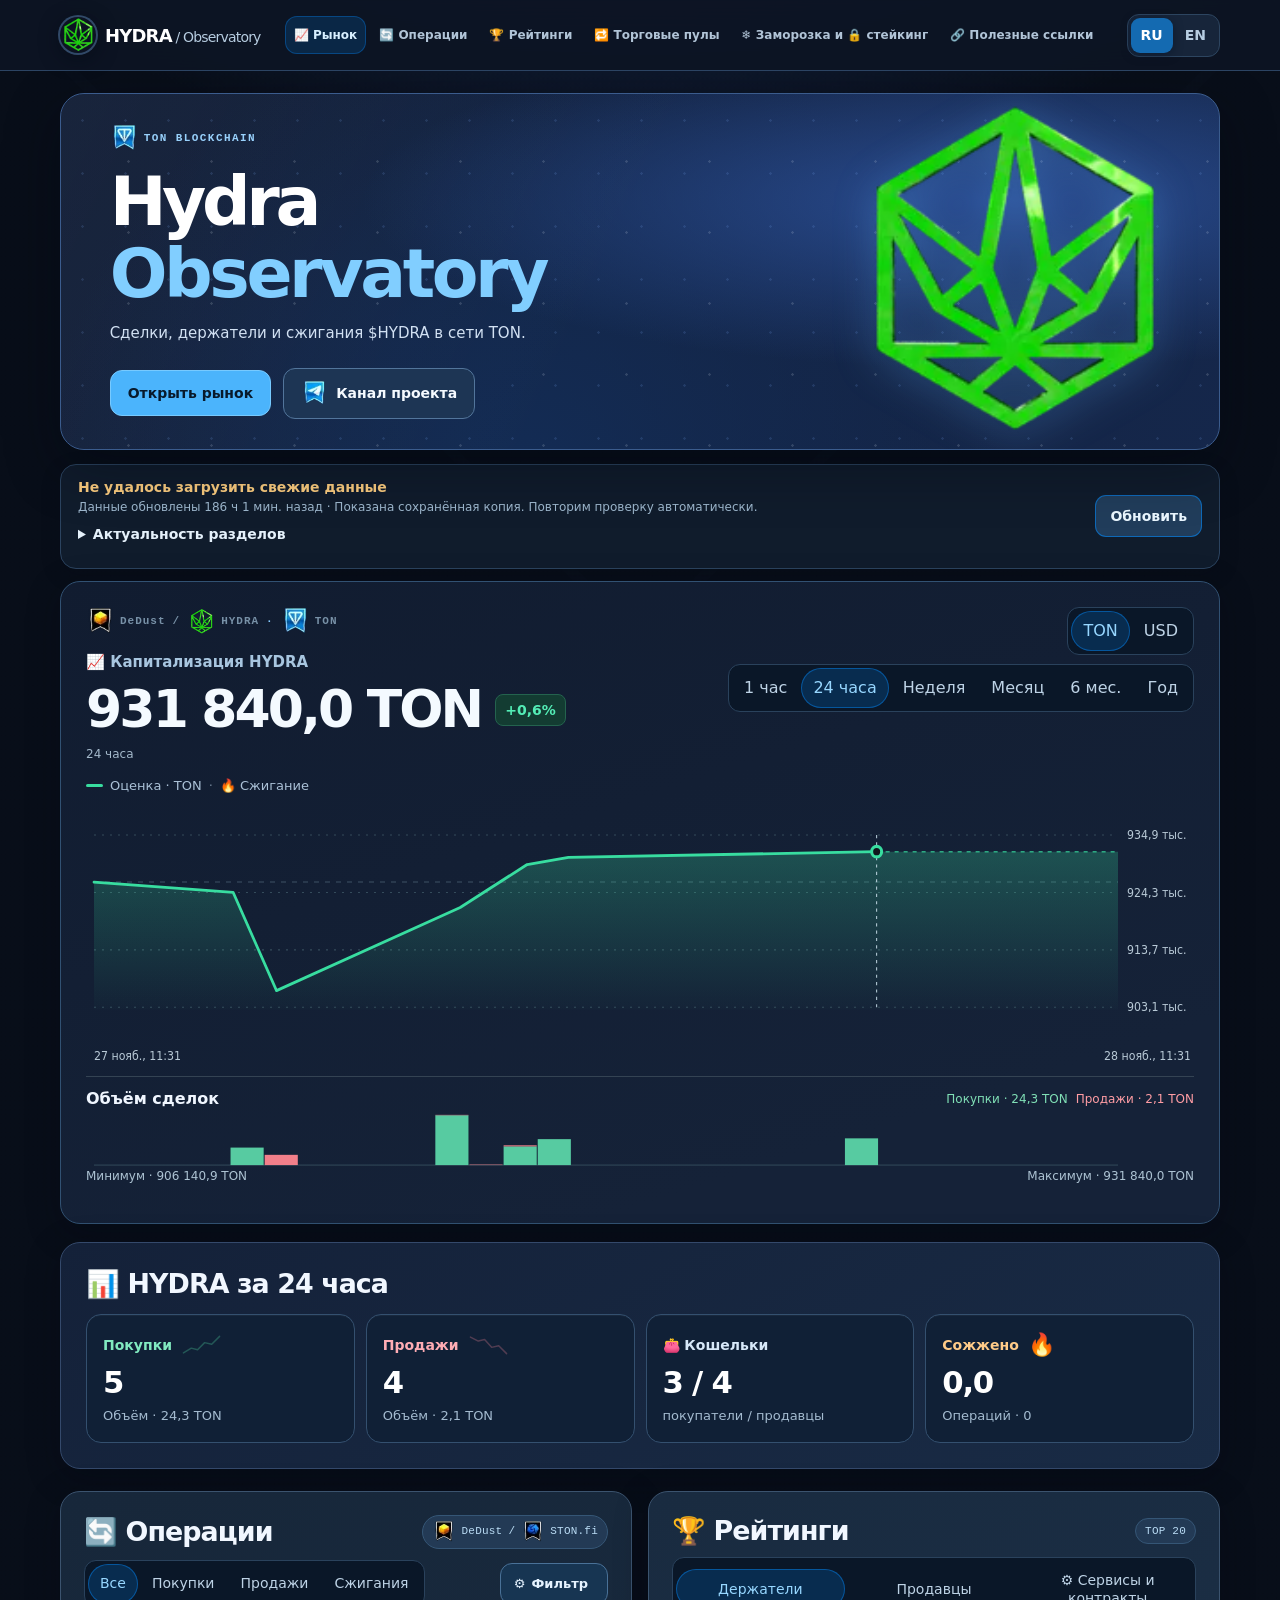
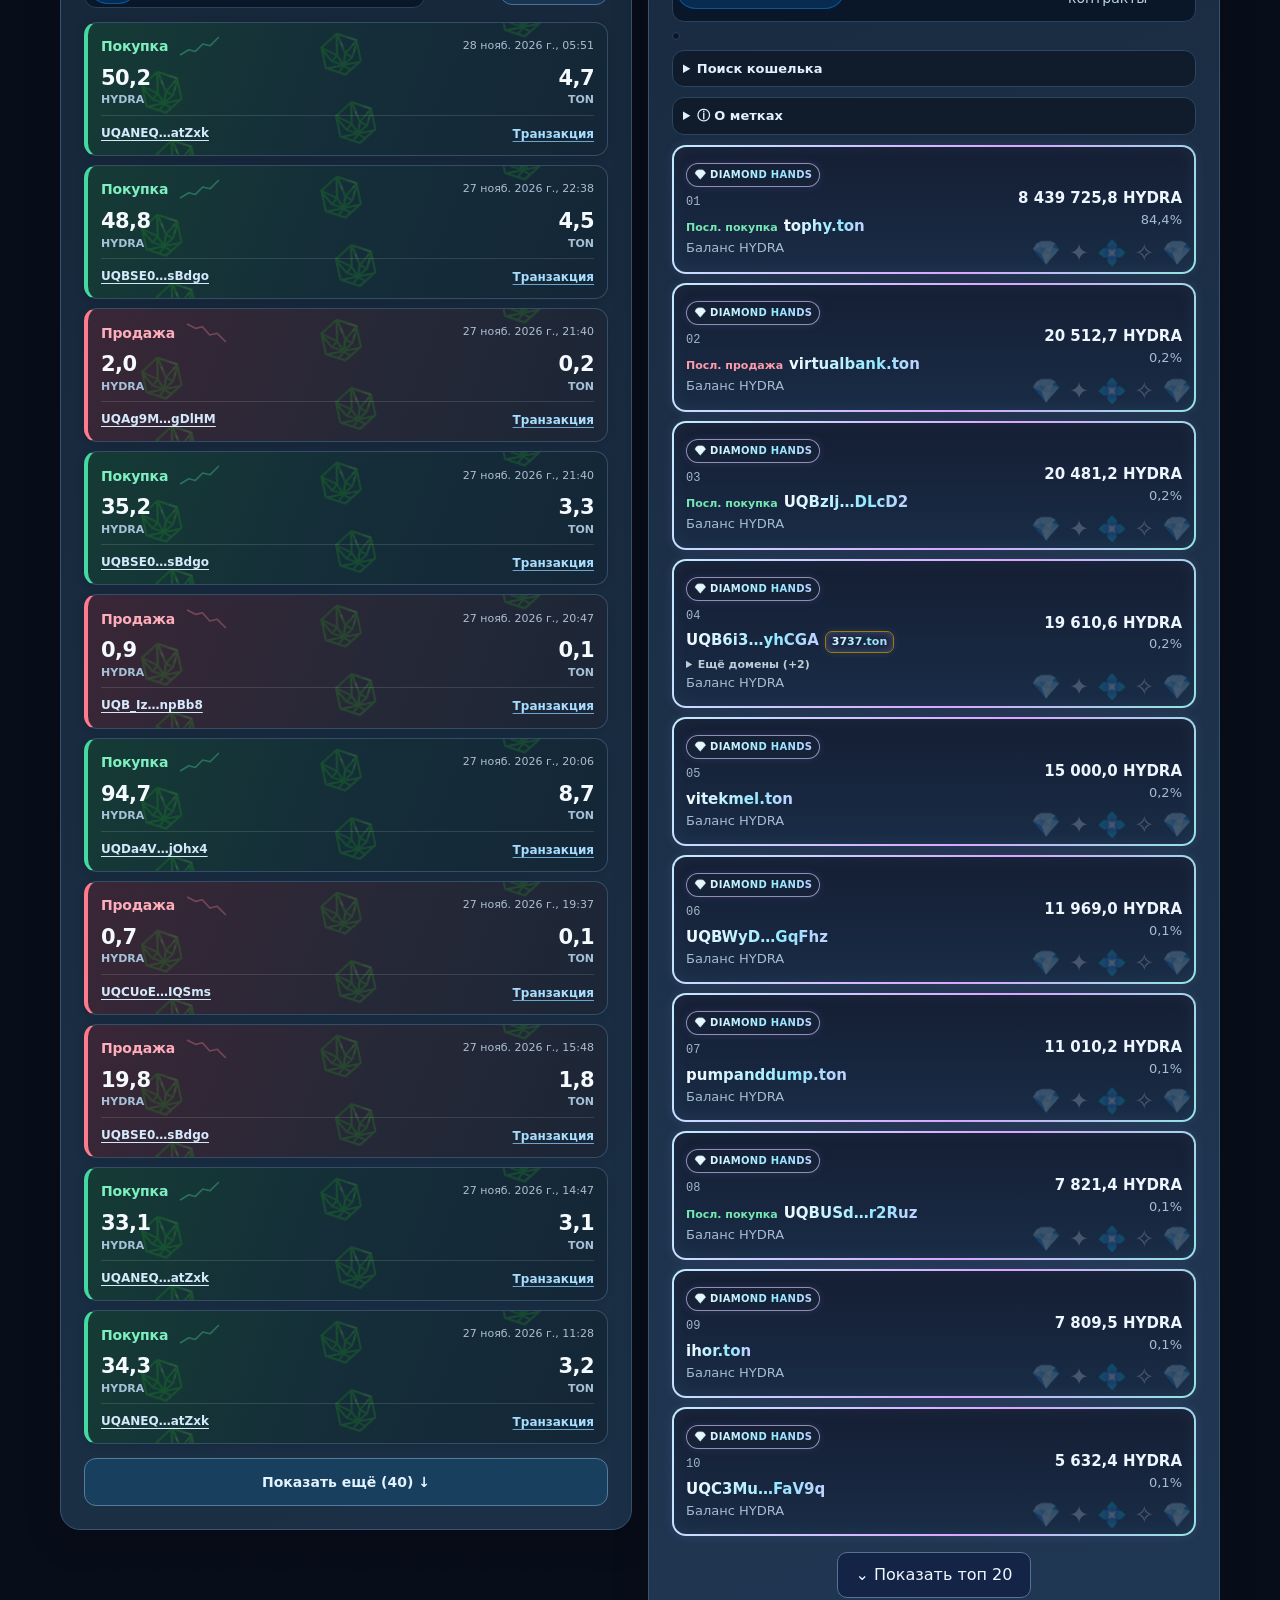
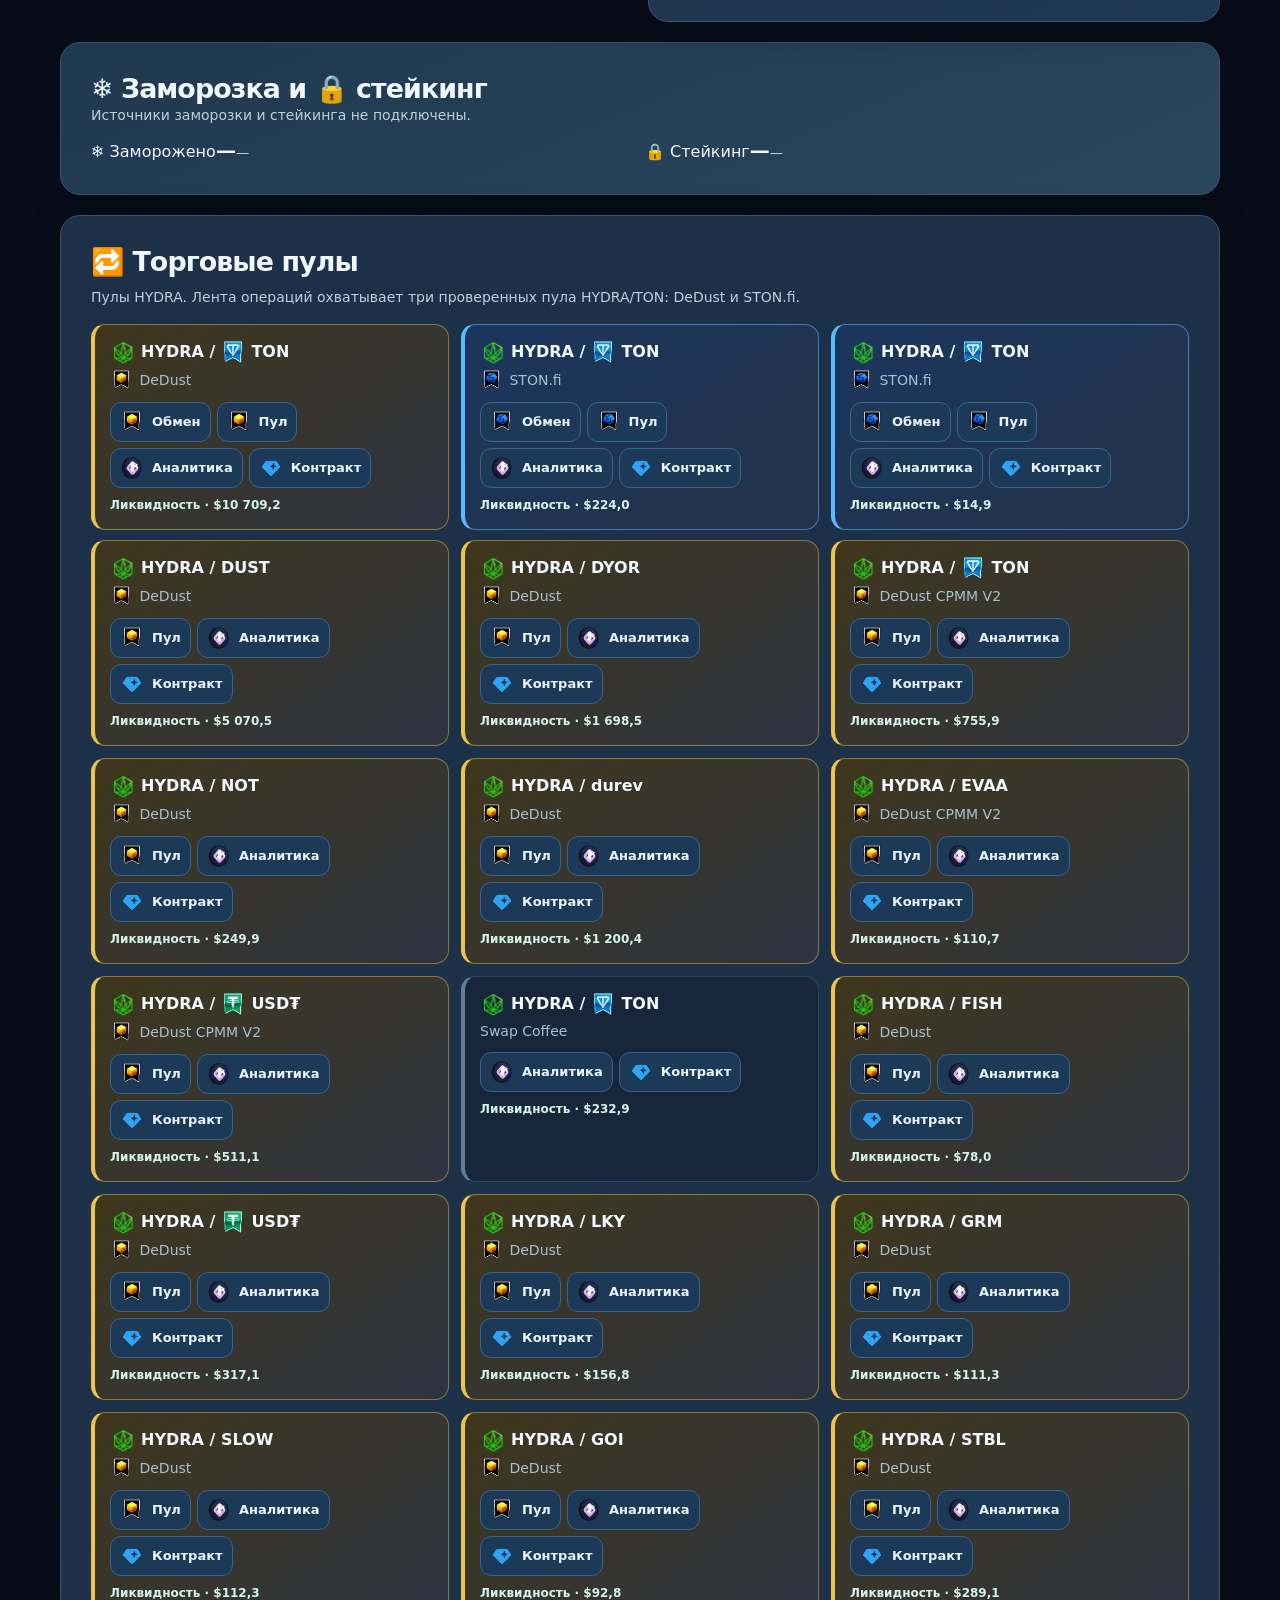
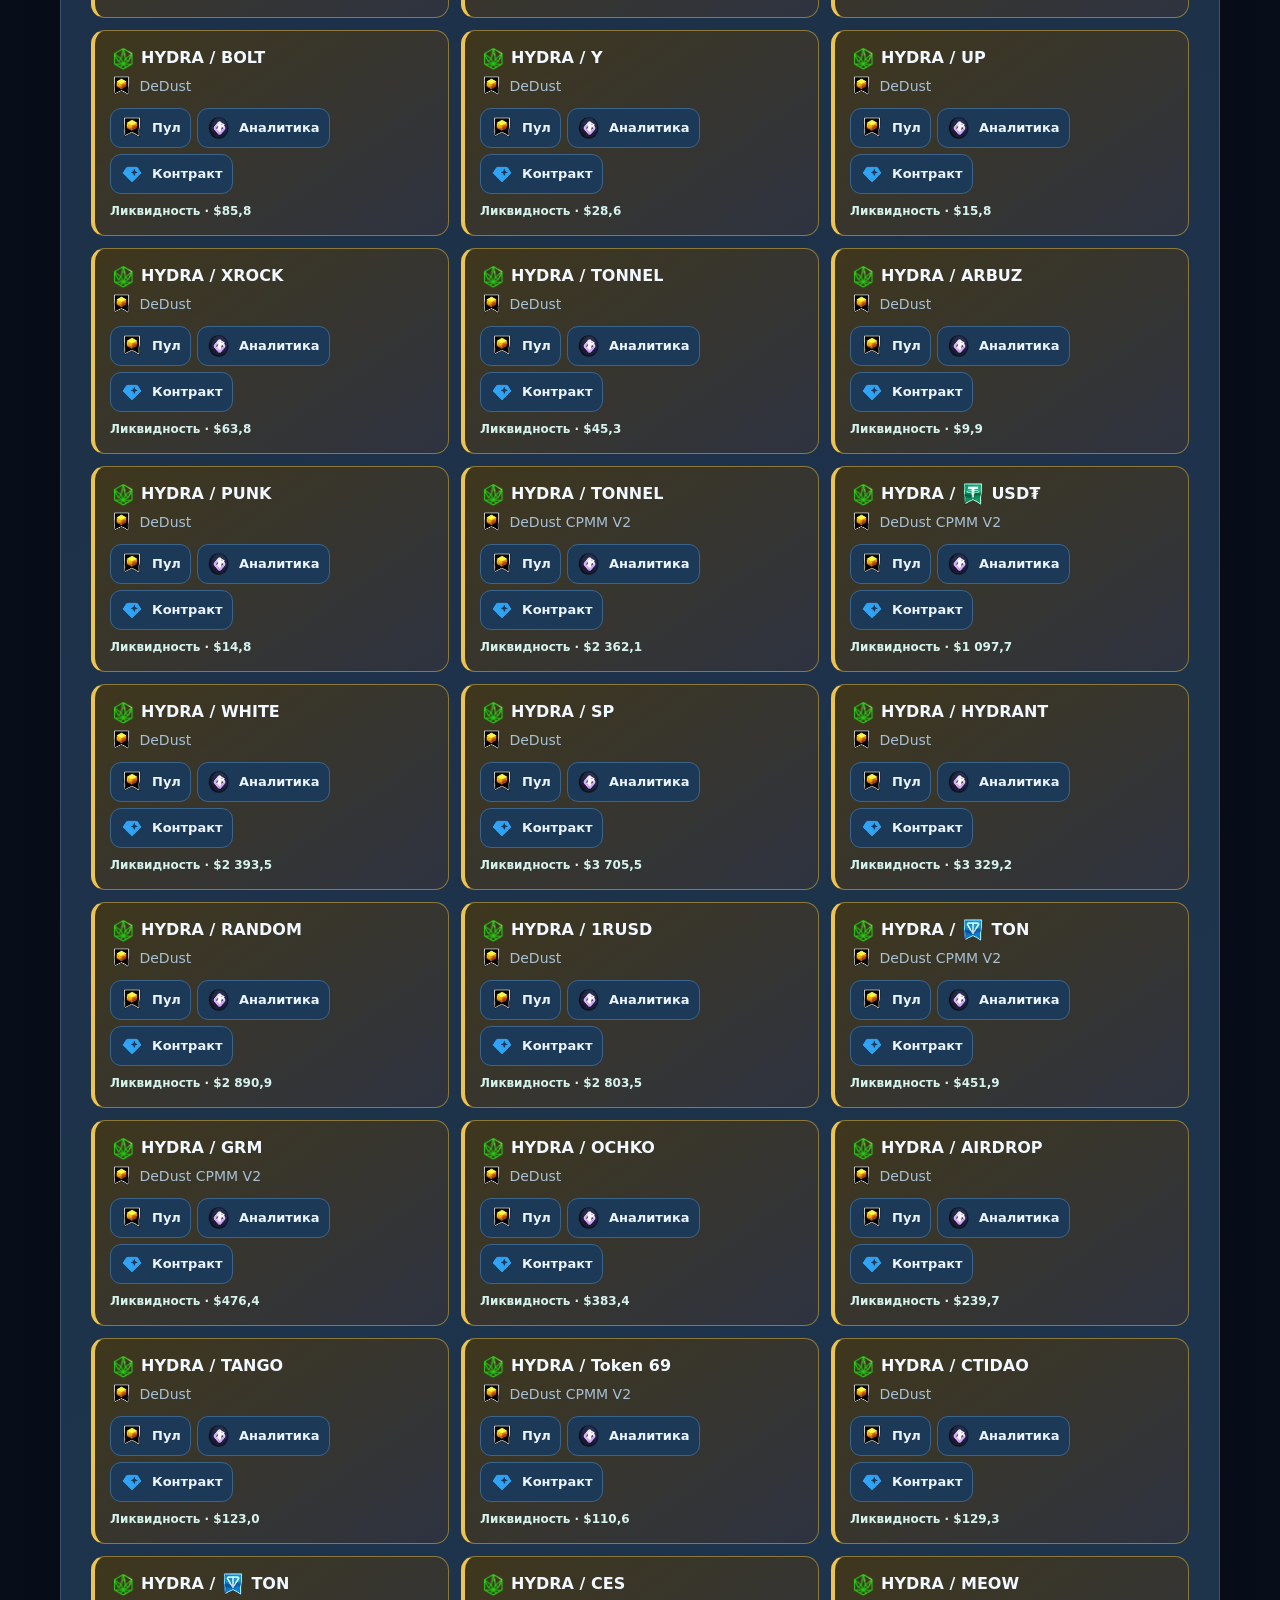
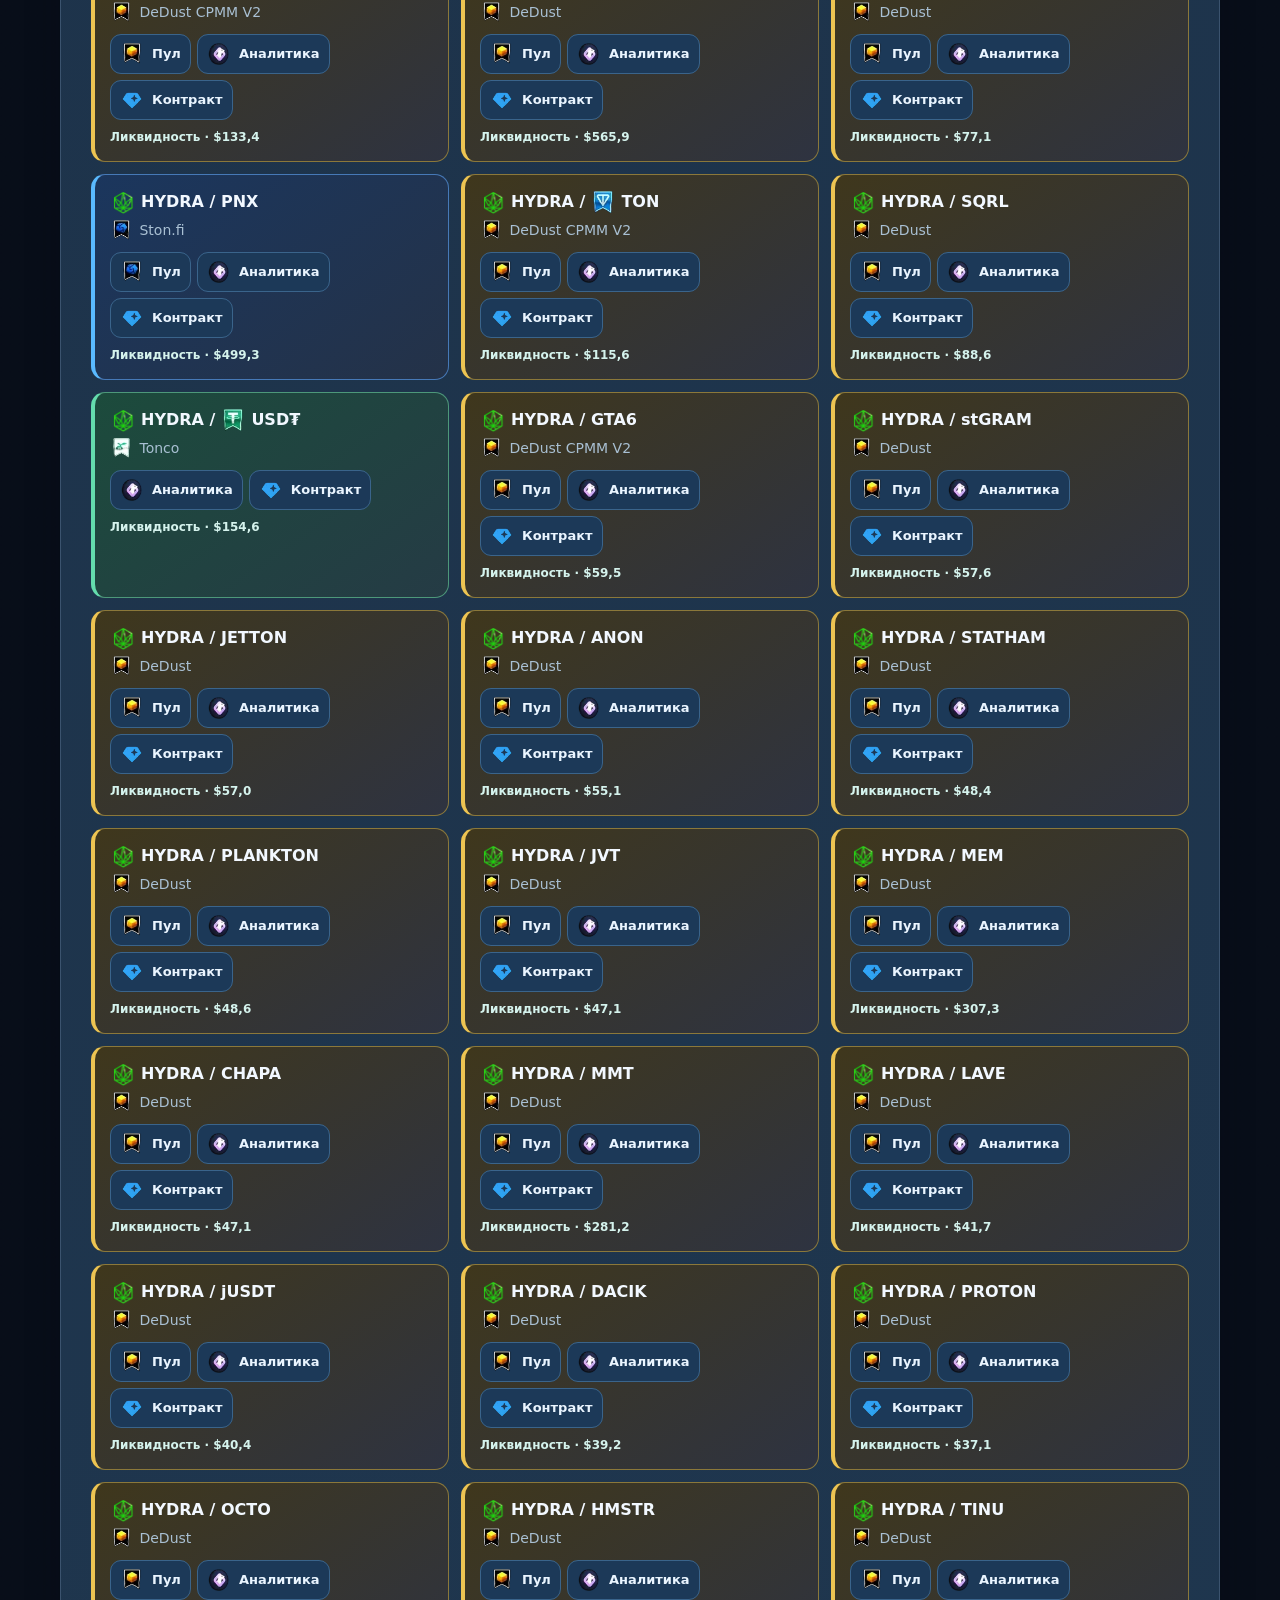
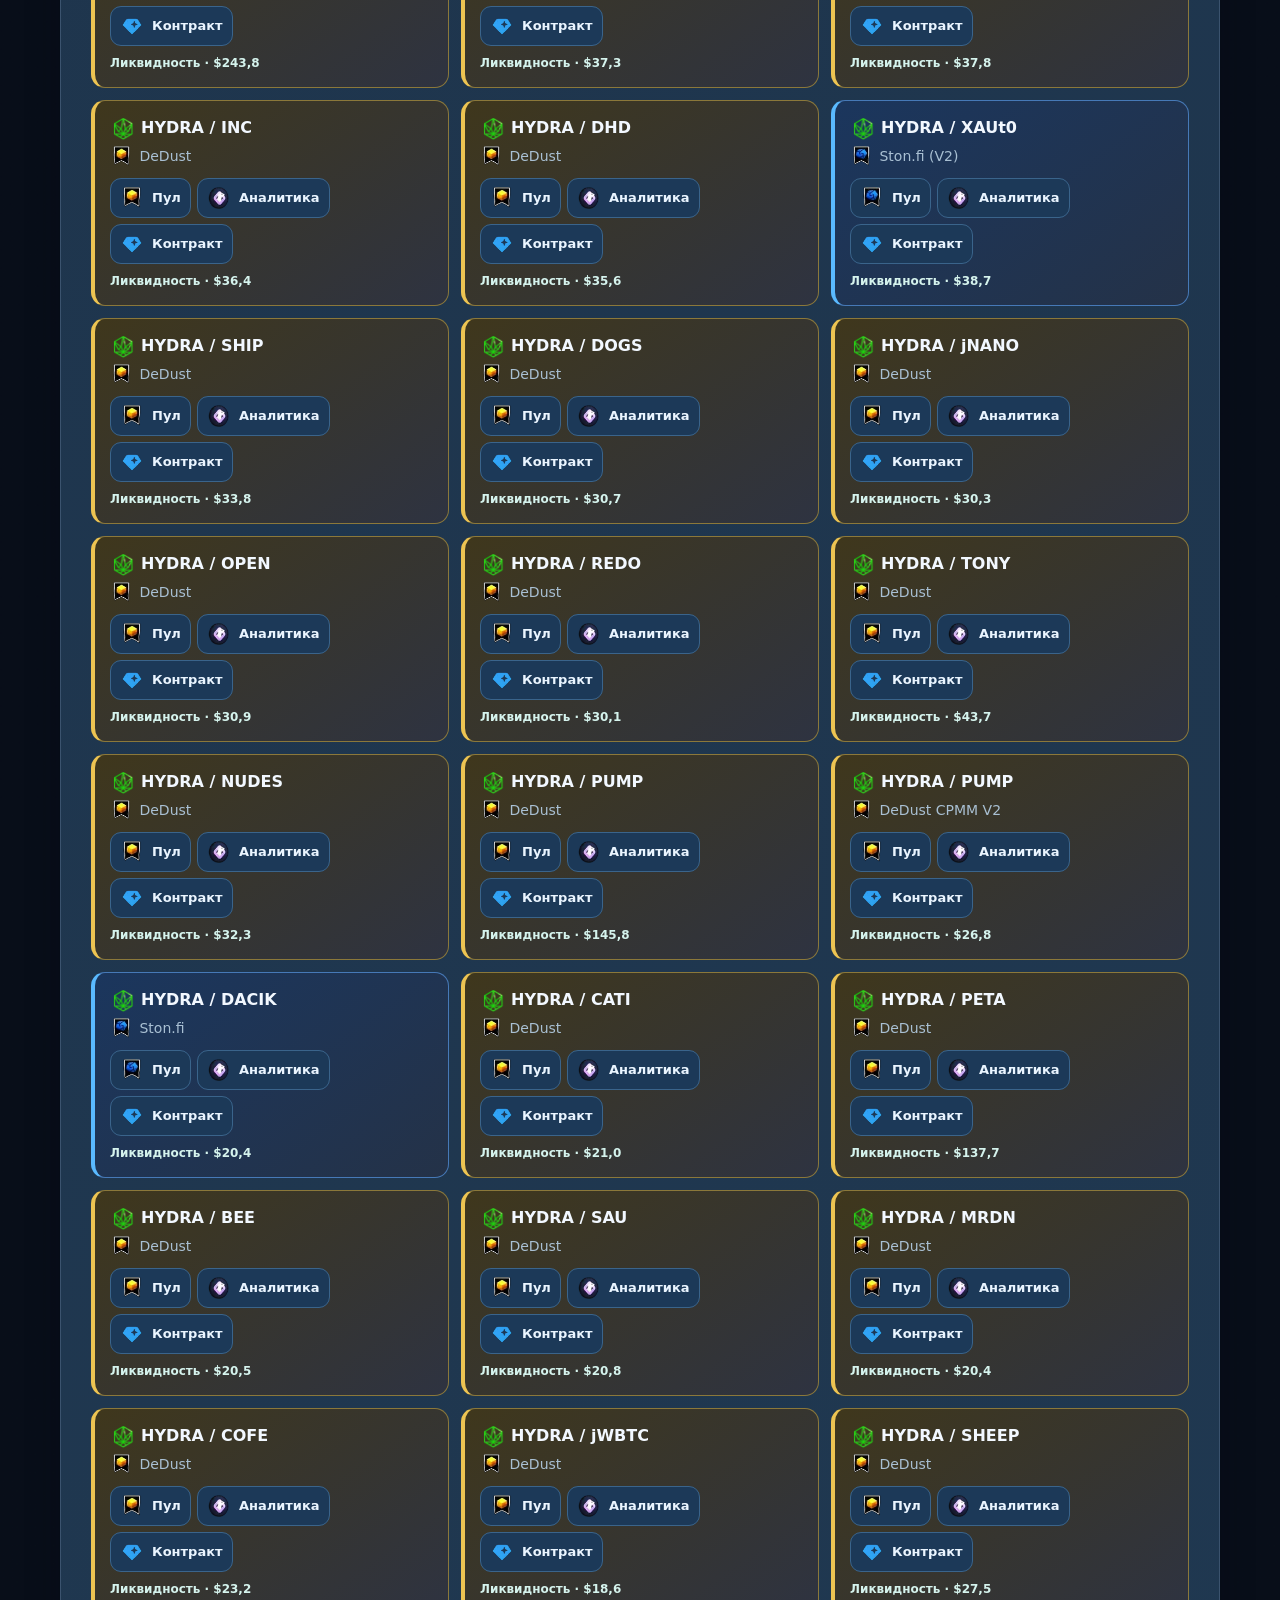
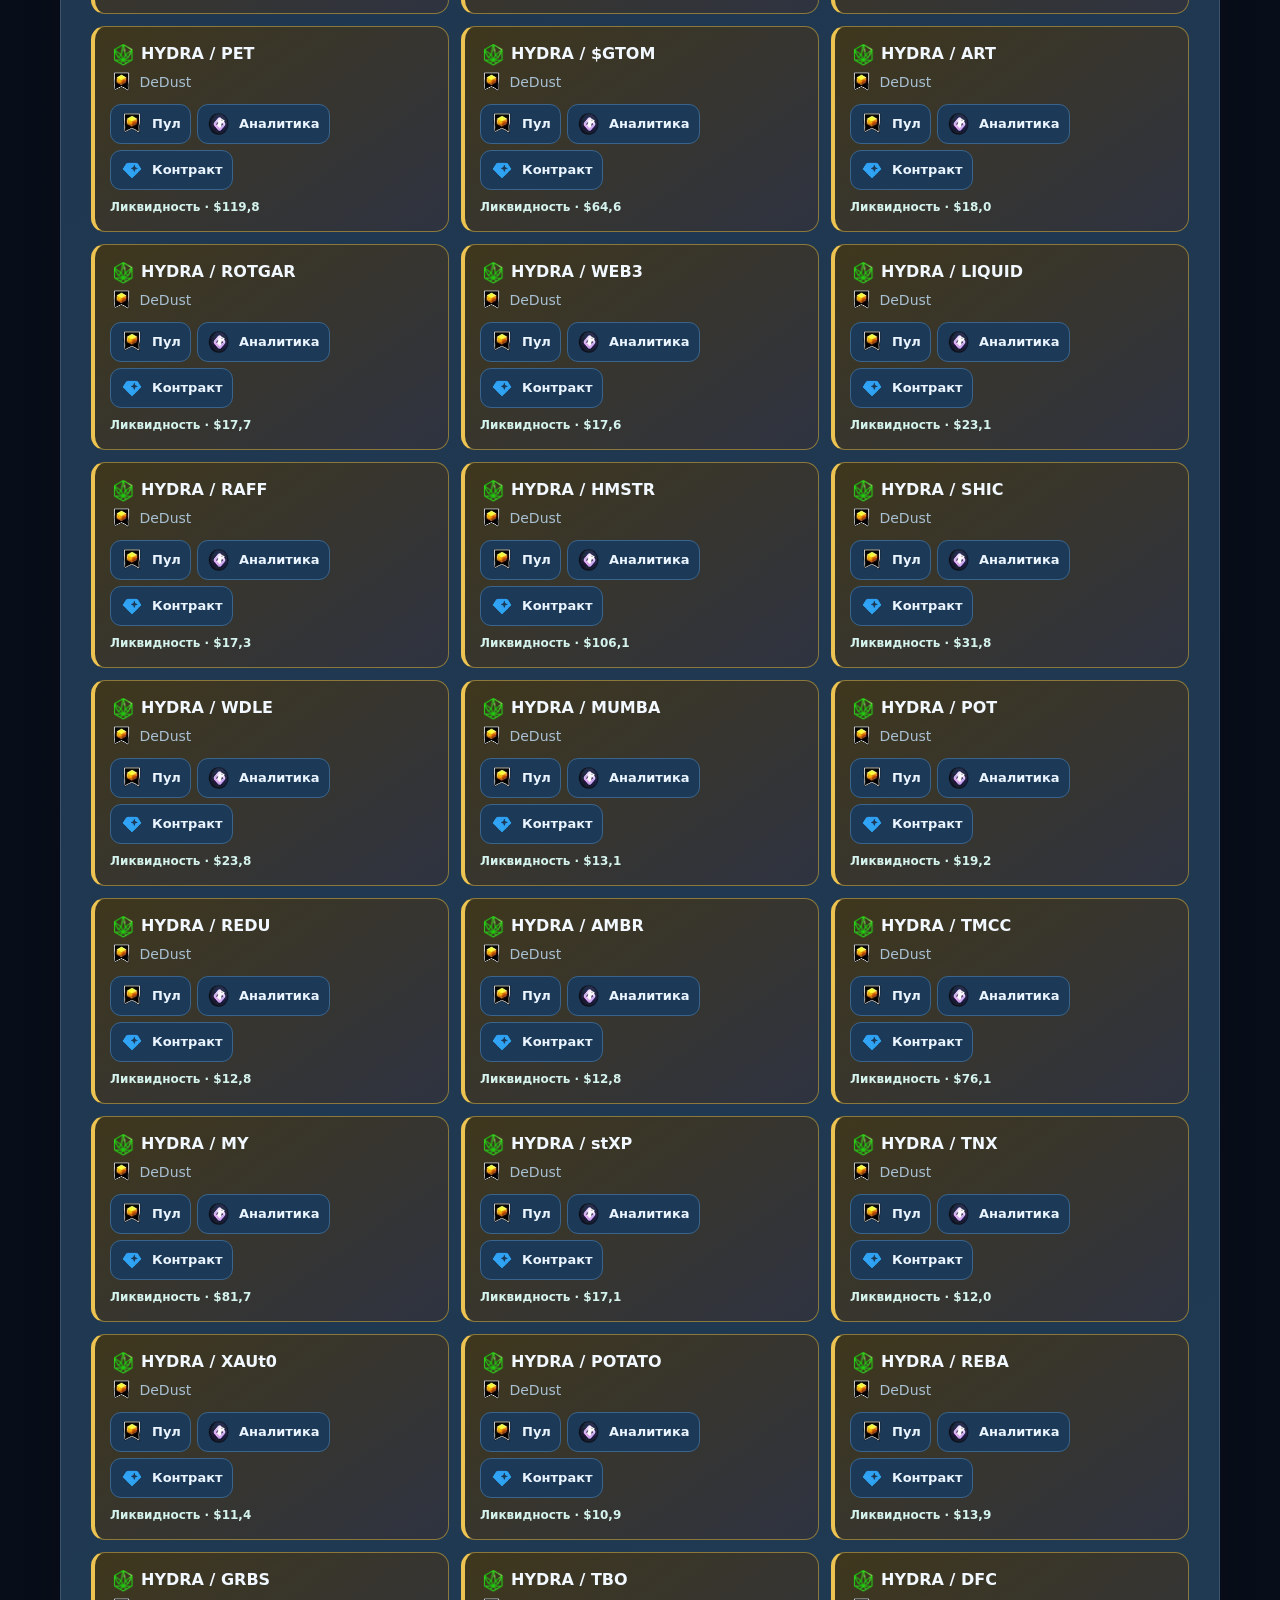
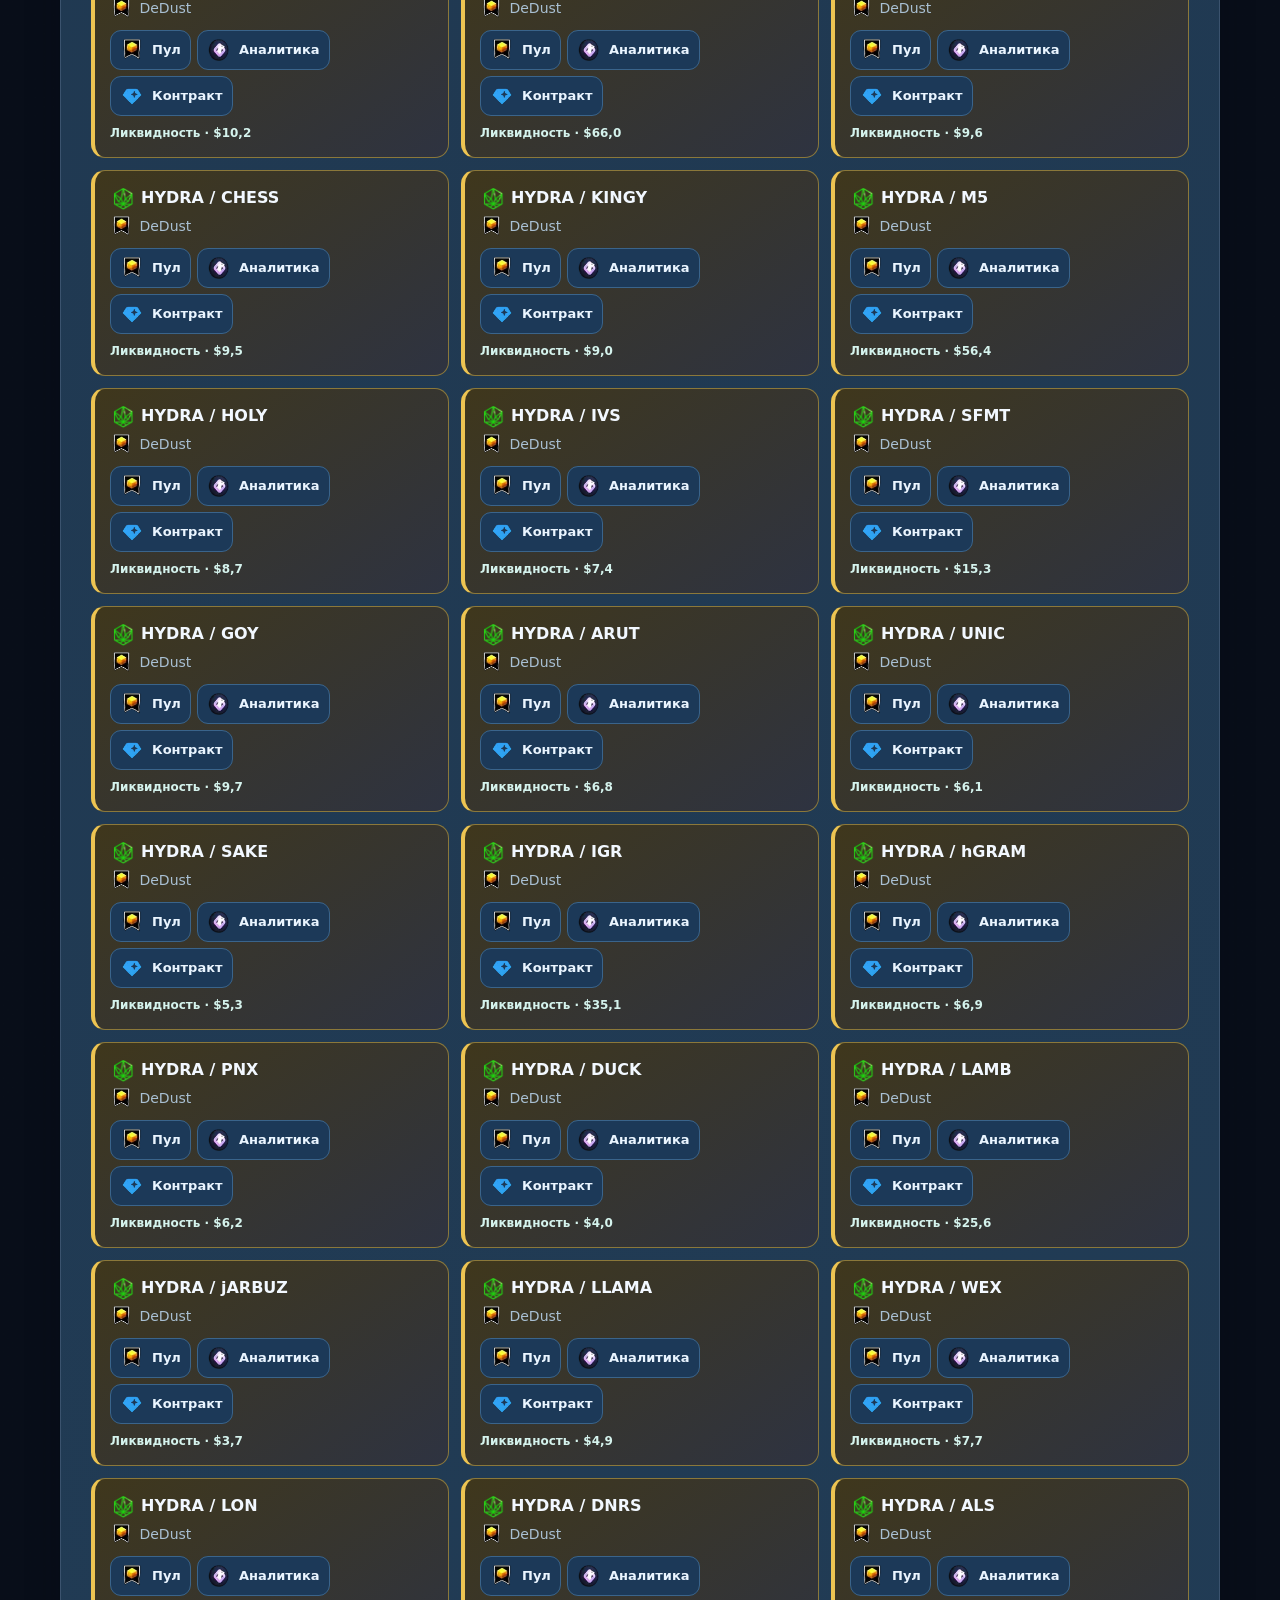
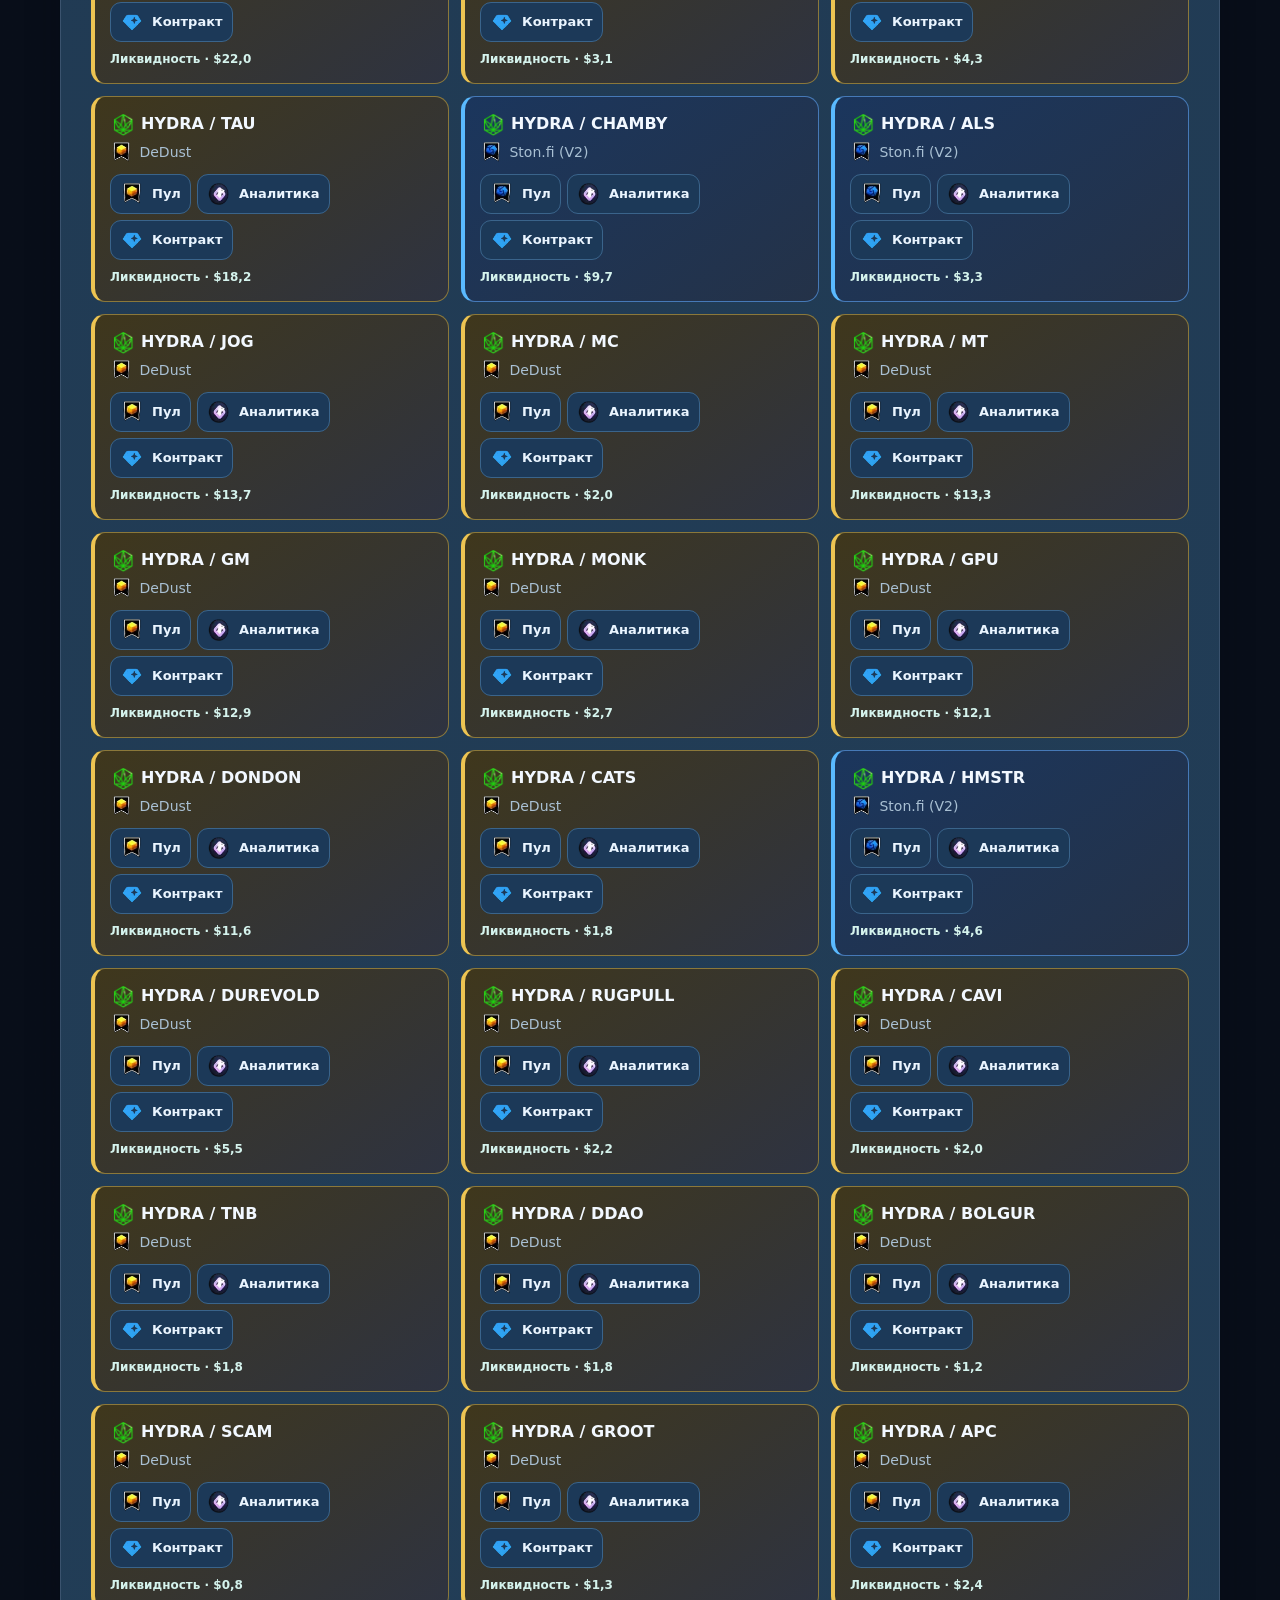
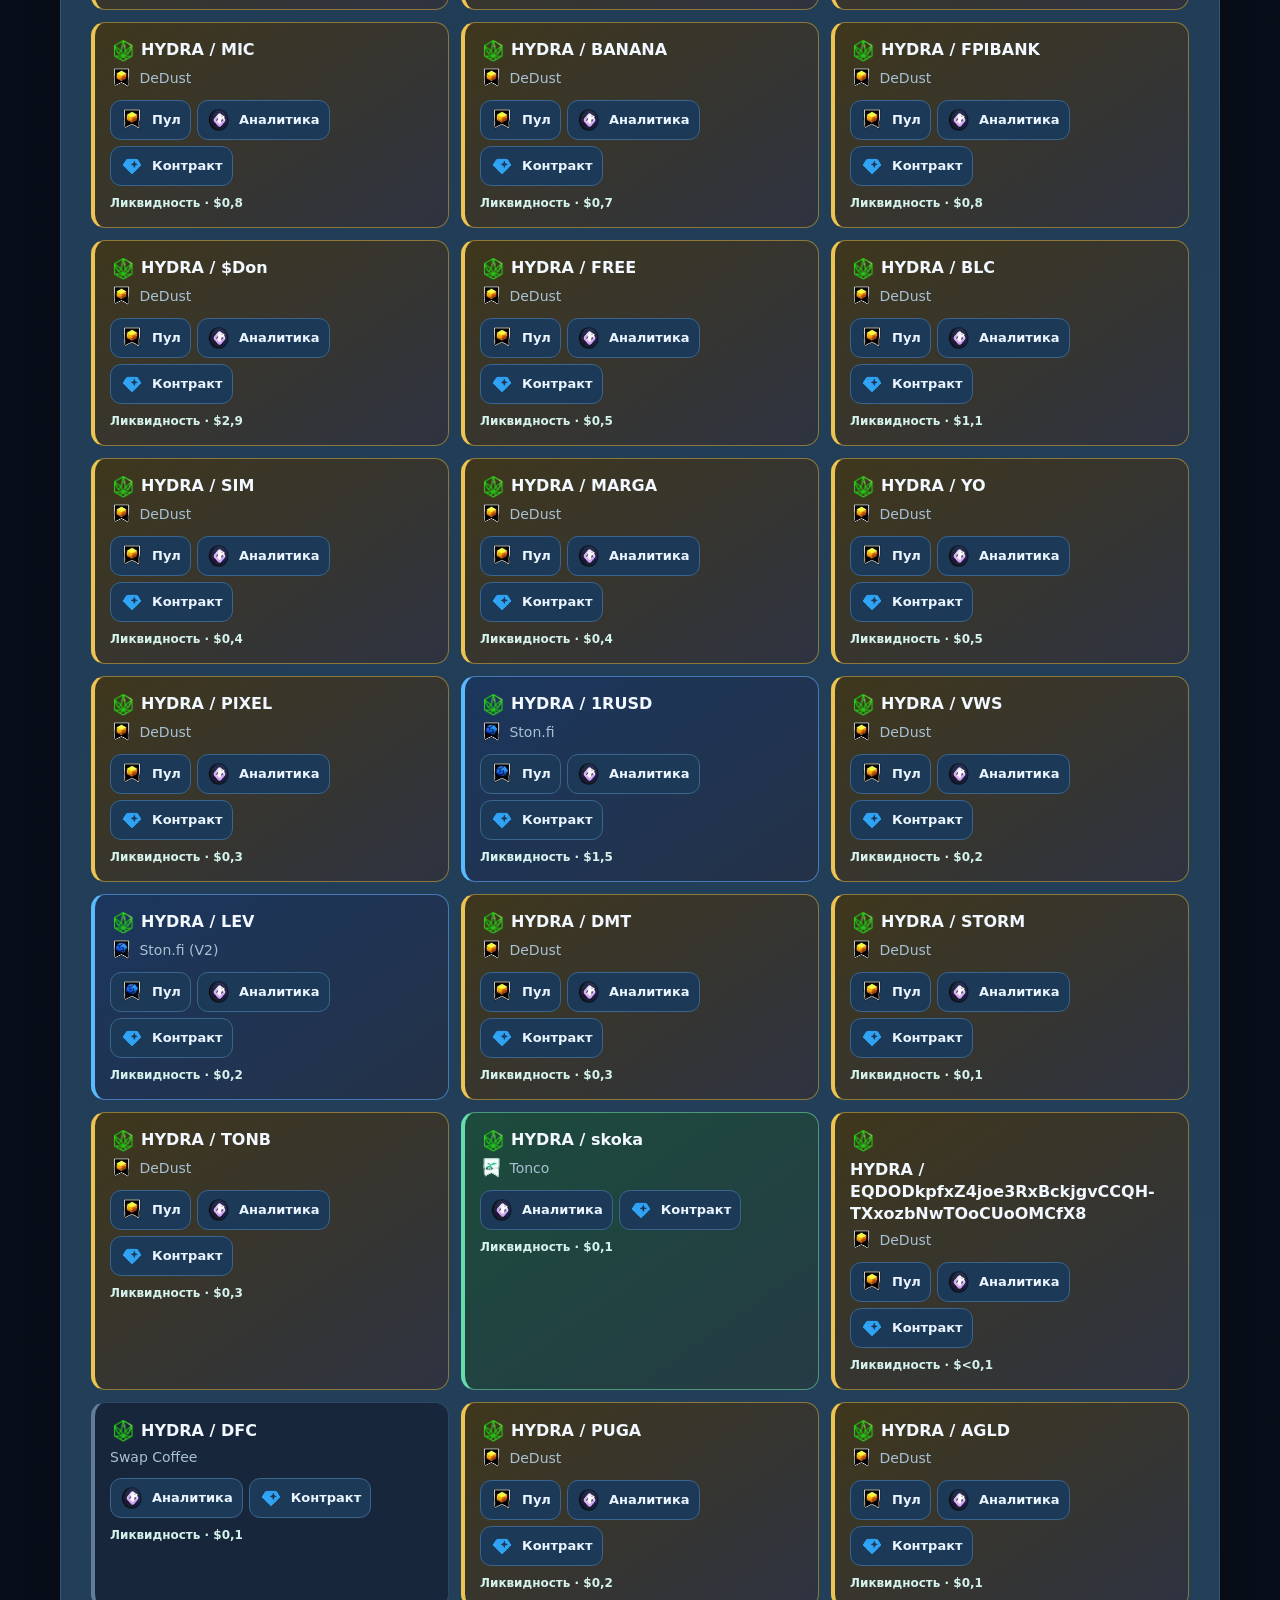
==== index.html @ ecf522ec "Refresh HYDRA snapshot" ====
<!doctype html>
<html lang="ru"><head>
<meta charset="utf-8"><meta name="viewport" content="width=device-width,initial-scale=1">
<meta name="theme-color" content="#070d21"><meta name="description" content="HYDRA Observatory — сделки STON.fi и DeDust, держатели и подтверждённые сжигания HYDRA в сети TON.">
<title>Hydra Observatory</title><style>:root{color-scheme:light;--ink:#101721;--muted:#536372;--paper:#f8fafc;--line:#cbd5df;--blue:#30a1f5;--link:#075d9b;--night:#090b0e;--graphite:#10151c;--green:#1e6b51;--red:#df0000;--orange:#975019;font:16px/1.5 system-ui,-apple-system,BlinkMacSystemFont,"Segoe UI",sans-serif;color:var(--ink);background:var(--night)}
*{box-sizing:border-box}
[hidden]{display:none!important}
html{scroll-behavior:smooth;scroll-padding-top:82px}
body{margin:0;background:var(--night)}
.wrap{width:min(1220px,calc(100% - 64px));margin-inline:auto}
h1,h2,h3,p{margin:0}
a{color:var(--link);text-underline-offset:3px}
a:hover{text-decoration:underline}
button{font:inherit;color:inherit;cursor:pointer}
a:focus-visible,button:focus-visible,summary:focus-visible,#plot svg:focus-visible{outline:3px solid #5692db;outline-offset:2px}
header{position:sticky;top:0;z-index:5;background:#090b0ef5;border-bottom:1px solid #283541;color:#f5f8fc}
.nav,.brand,nav,.langs,.tabs,.smallTabs,.introLinks,.eyebrow,.sectionHeading,.chartCaption,footer,.graphTop{display:flex;align-items:center}
.nav{min-height:65px;gap:20px;justify-content:space-between}
.brand{gap:9px;color:#fff;text-decoration:none}
.brand svg{width:36px;height:36px}
.brand strong{font-size:19px;letter-spacing:-.055em}
.brand span{font-weight:500;color:#c3cbd5}
.brand:hover{text-decoration:none}
nav{gap:5px}
nav a,.langs button{font-size:14px;font-weight:650}
nav a{color:#b4c0ce;padding:9px 11px;text-decoration:none;border-radius:8px}
nav a.on,nav a:hover{color:white;background:#203347;text-decoration:none}
.langs,.tabs,.smallTabs{background:#e5edf4;border-radius:10px;padding:3px;gap:2px;width:fit-content;max-width:100%;flex-wrap:wrap}
.langs button,.tabs button,.smallTabs button{border:none;padding:7px 10px;background:transparent;color:#364c61;border-radius:7px;line-height:1.35}
.langs .on,.tabs .on,.smallTabs .on{background:#114c79;color:white}
.hero{margin:20px 0 16px;position:relative;isolation:isolate;overflow:hidden;display:flex;align-items:center;min-height:192px;border-radius:20px;border:1px solid #293746;background:radial-gradient(ellipse at 88% 70%,#153650 0%,transparent 53%),#0b0d10;color:#fff}
.herotext{position:relative;z-index:1;padding:27px clamp(20px,3vw,44px);max-width:66%}
.eyebrow,.tag,footer>span{font-family:ui-monospace,Consolas,monospace;font-size:11px;font-weight:650;letter-spacing:.09em}
.eyebrow{gap:8px}
.eyebrow i{width:7px;height:7px;background:#468ec6;border-radius:50%}
.hero .eyebrow{color:#b9c9d9}
.hero .eyebrow i{background:var(--blue)}
h1{font-size:clamp(38px,4.6vw,68px);letter-spacing:-.07em;line-height:1.05;margin:7px 0 8px}
h1 em{font-family:Georgia,"Times New Roman",serif;font-weight:normal;letter-spacing:-.055em;color:#a1d6ff}
.hero p{color:#c9d5e1;font-size:15px}
.heroArt{position:absolute;inset:0 0 0 auto;width:41%;display:grid;align-items:center;pointer-events:none}
.heroArt svg{width:100%;height:100%;max-height:250px}
.introLinks{margin-top:17px;gap:10px}
.introLinks a,.more{border:1px solid #9daebf;border-radius:8px;padding:7px 12px;text-decoration:none;font-weight:650;font-size:14px}
.introLinks a{color:#f0f6ff;border-color:#536779}
.introLinks a:first-child{color:#081624;background:var(--blue);border-color:var(--blue)}
.introLinks a:hover,.more:hover{box-shadow:inset 0 0 0 1px currentColor}
.panel{background:var(--paper);border:1px solid var(--line);border-radius:17px;padding:clamp(16px,2vw,25px);min-width:0}
.graphTop,.sectionHeading,footer{justify-content:space-between;gap:12px}
.graphTop{align-items:flex-start}
.graph .eyebrow{color:#b6c8d9}
.graph .eyebrow span{color:#7891a7}
.graph h2{font-weight:550;color:var(--muted);font-size:16px;margin-top:12px}
.price{font-size:clamp(27px,3.2vw,44px);line-height:1.12;letter-spacing:-.05em;font-variant-numeric:tabular-nums;font-weight:730}
.chartCaption{font-size:13px;color:var(--muted);gap:7px;margin-top:13px}
.lineKey{width:17px;height:3px;border-radius:3px;background:var(--blue)}
.sep{color:#6f8196}
#plot{margin:6px 0;min-height:183px}
#plot svg{width:100%;height:183px;display:block;touch-action:pan-y}
#plot text{font:11px system-ui,sans-serif;fill:#b6c6d6}
.marker{cursor:pointer}
.marker:focus{outline:2px solid var(--orange)}
#readout{font-size:14px;font-variant-numeric:tabular-nums;min-height:24px;color:var(--ink)}
.note,.description,.resources p{font-size:14px;color:var(--muted);overflow-wrap:anywhere}
.note{font-size:12px}
.description{margin:8px 0}
.summary{margin:18px 0 22px}
.summary h2,.panel h2:not(.graph h2){font-size:clamp(20px,2.1vw,27px);letter-spacing:-.045em;line-height:1.2}
.summary .sectionHeading{margin-bottom:9px}
.tag{color:#3e5061;background:#e2ebf4;border-radius:20px;padding:4px 9px;white-space:nowrap;font-weight:500;letter-spacing:.02em}
#stats{display:grid;grid-template-columns:repeat(4,minmax(0,1fr));gap:10px}
.stat{background:var(--paper);border:1px solid var(--line);border-radius:13px;padding:13px 15px;min-width:0}
.stat b,.stat small,.stat span{display:block}
.stat b{font-size:clamp(20px,2.1vw,31px);line-height:1.3;font-variant-numeric:tabular-nums;overflow-wrap:anywhere;letter-spacing:-.04em}
.stat small{font-size:13px;color:var(--muted)}
.stat span{font-size:14px;font-weight:670}
.buy{color:var(--green)}
.sell{color:var(--red)}
.burn{color:var(--orange)}
.columns{display:grid;grid-template-columns:1fr 1fr;gap:16px;align-items:start}
.columns .tabs{margin:10px 0}
.columns .tabs button,.smallTabs button{font-size:14px}
.smallTabs:not(:empty){margin-bottom:8px}
#feedNote,#rankNote{margin-bottom:8px}
.row{display:grid;grid-template-columns:minmax(0,1fr) auto;gap:10px;border-top:1px solid #dce3eb;padding:10px 0;align-items:center}
.row>div{min-width:0}
.row>div:last-child{text-align:right}
.row b,.row small{display:block;font-variant-numeric:tabular-nums}
.row small{color:var(--muted);font-size:13px}
.row a{overflow-wrap:anywhere}
.row b{font-size:15px;line-height:1.45}
.row .badge{display:inline-block;padding:1px 6px;font-size:12px;border-radius:5px;margin-right:6px}
.badge.buy{background:#e0f3e8}
.badge.sell{background:var(--red);color:white}
.badge.burn{background:#ffead4}
.position{color:var(--muted);font:12px ui-monospace,monospace;margin-right:8px}
.empty{padding:16px 0;color:var(--muted)}
.more{background:#eaf1f7;color:#144b72}
.more[hidden]{display:none}
#more{margin-top:8px;width:100%}
.resources{margin:20px 0}
.resourcesGrid{display:grid;grid-template-columns:1.15fr 1.2fr 1fr;gap:24px;margin-top:16px}
.resources h3{font-size:16px;margin-bottom:6px}
.resourceList{display:flex;gap:8px 13px;flex-wrap:wrap}
.resourceList,.contract{margin-top:8px;font-size:14px}
.contract{display:block;overflow-wrap:anywhere;font-family:ui-monospace,monospace;margin-bottom:10px}
.resourcesGrid article{min-width:0}
summary{cursor:pointer;font-weight:600}
footer{padding:16px 0 25px}
footer a{font-size:14px}
@media(max-width:800px){.wrap{width:calc(100% - 28px)}
.nav{display:grid;grid-template-columns:1fr auto;gap:0;padding-top:6px}
.langs{grid-column:2;grid-row:1}
.brand{grid-column:1;grid-row:1}
nav{grid-column:1/-1;justify-content:space-between;gap:0}
nav a{padding:7px 5px;font-size:13px}
html{scroll-padding-top:98px}
.columns{grid-template-columns:1fr}
.heroArt{width:35%;opacity:.82}
.herotext{max-width:73%;padding:19px}
.hero{min-height:180px}
.graphTop{flex-wrap:wrap}
.resourcesGrid{grid-template-columns:1fr 1fr}

#stats{grid-template-columns:repeat(2,minmax(0,1fr))}}
@media(max-width:500px){.wrap{width:calc(100% - 20px)}
.hero{margin-top:10px}
.herotext{max-width:100%;padding:16px}
.heroArt{width:35%;inset:auto 0 0 auto;height:78px}
.hero p{max-width:96%;font-size:14px}
.introLinks{max-width:76%;gap:6px;flex-wrap:wrap}
.introLinks a{font-size:13px;padding:6px 8px}
.graphTop{gap:10px}
.tabs button{padding:6px 8px}
.stat{padding:10px}
.stat small{font-size:12px}
.row{gap:3px}
.row b{font-size:14px}
.row small{font-size:12px}
.resourcesGrid{grid-template-columns:1fr;gap:15px}
.resourcesGrid article+article{border-top:1px solid var(--line);padding-top:12px}}
@media(prefers-reduced-motion:reduce){html{scroll-behavior:auto}}

.walletLegend{font-size:13px;color:var(--muted);margin:4px 0}
.walletIdentity{display:inline-flex;align-items:baseline;flex-wrap:wrap;gap:2px 6px;max-width:100%;vertical-align:baseline}
.row .walletAddress{font-weight:700;text-decoration:underline;text-decoration-thickness:1px;text-underline-offset:3px}
.row .walletAddress.buy,.walletRole.buy{color:#126042}
.row .walletAddress.sell,.walletRole.sell{color:#df0000}
.row .walletAddress.burn,.walletRole.burn{color:#874305}
.row .walletAddress.neutral{color:#51615c}
.walletRole{font-size:11px;font-weight:600}
:is(.row,.walletResult) .domainBadge{font:600 11px/1.4 system-ui,sans-serif;letter-spacing:0;padding:2px 6px;border-radius:5px;overflow-wrap:anywhere;max-width:100%;display:inline-block}
.domainBadge.digits{color:#482e00;background:linear-gradient(110deg,#ffcc00 12%,#ffe173 34%,#fff9c0 46%,#ffd700 57%,#efb000 84%);background-size:220% 100%;border:1px solid #a37b00;animation:projectGold 4s ease-in-out infinite alternate}
details.domainDetails{display:inline-block;border:0;padding:0;font-size:12px;font-weight:500;width:100%}
details.domainDetails summary{color:var(--muted);font-size:11px}
#rank .position{vertical-align:top}
.onlyBadges{display:flex;align-items:center;gap:7px;font-size:13px;font-weight:600;margin:4px 0 7px;cursor:pointer}
.onlyBadges input{width:16px;height:16px;accent-color:var(--link)}


@keyframes projectGold{from{background-position:0% 50%}
to{background-position:100% 50%}}
@media(prefers-reduced-motion:reduce){.domainBadge.digits{animation:none}}
footer>span{color:#f5f8ff}
footer a{color:#dcebf8}
.price{overflow-wrap:break-word}

/* Make the chart and header dark; financial rows retain their semantic colours. */
.langs,.graph .tabs{background:#202a35}
.langs button,.graph .tabs button{color:#c3cfdb}
.langs .on,.graph .tabs .on{background:var(--blue);color:#071421}
.graph{--ink:#f5f8fc;--muted:#b2c0cd;color:var(--ink);background:var(--graphite);border-color:#283747}
.graph #readout a{color:#86caff}
.graph #plot svg{height:205px}
.brand:hover,.introLinks a:hover{color:#fff}
.introLinks a:first-child:hover{color:#081624}

.wrap{width:min(1180px,calc(100% - 88px))}
.hero{background:linear-gradient(165deg,#080a0d 22%,#10151c 100%)}
.graph,.summary{background:linear-gradient(180deg,#10151c,#152332);border:1px solid #374b5b}
.summary{background:linear-gradient(180deg,#152332,#172b3c);padding:clamp(16px,2vw,25px);border-radius:17px;color:#f4f8ff}
.summary .sectionHeading{margin-bottom:14px}
.stat{background:linear-gradient(145deg,#131d28,#1e3041);border:1px solid #3d5363}
.stat small{color:#b9c8d5}
.stat span.buy,.stat span.sell,.stat span.burn{display:inline-block;border-radius:5px;background:linear-gradient(120deg,#d8e5eb,#c1d4df);padding:1px 6px}
.columns .panel,.resources{--ink:#f3f7fc;--muted:#c1cedb;--link:#a6daff;--line:#435a6a;color:var(--ink);border-color:#3b5264}
.columns .panel{background:linear-gradient(180deg,#172b3c,#1a3b51)}
.columns .tabs,.columns .smallTabs{background:#0e1c29}
.columns .tabs button,.columns .smallTabs button{color:#cbd9e7}
.columns .tabs .on,.columns .smallTabs .on{background:#265a7d;color:#fff}
.row{border-color:#435666}
.position{color:#c1cedb}
.tag{background:#233f54;color:#d1e6f6}
.row .walletIdentity{background:linear-gradient(125deg,#d8e5eb,#c1d4df);border-radius:7px;padding:3px 6px}
.domainDetails summary{color:#354d62!important}
.domainDetails span{color:#223847}
#more,.resourceList>a,.resourceList>button{color:#f3f8ff;background:#15496b;border:1px solid #6289a3}
.resources{background:linear-gradient(180deg,#1a3b51,#20475e);padding:clamp(18px,2.5vw,30px)}
.resourcesGrid{grid-template-columns:1.3fr 1fr;gap:clamp(14px,2vw,26px)}
.resourcesGrid article{border-top:1px solid #7190a3;padding-top:13px}
.resources h3{margin-bottom:10px}
.resourceList{display:grid;grid-template-columns:1fr;gap:7px}
.resourceList>a,.resourceList>button{display:flex;align-items:center;justify-content:space-between;gap:6px;min-height:42px;padding:8px 12px;border-radius:7px;text-align:left;font:650 14px/1.35 system-ui,sans-serif;text-decoration:none;cursor:pointer}
.resourceList>a:hover,.resourceList>button:hover,#more:hover{background:#1b5c82;border-color:#aedfff}
.resources .contract{color:#d1e4f2;margin:6px 0;word-break:break-all}
footer{background:#090c10;border-top:1px solid #405362;padding:14px 18px;margin-bottom:14px;border-radius:8px}
@media(min-width:1000px){.resourcesGrid article:first-child .resourceList{grid-template-columns:repeat(2,minmax(0,1fr))}}
@media(max-width:800px){.wrap{width:calc(100% - 34px)}.resourcesGrid{grid-template-columns:1fr 1fr}}
@media(max-width:500px){.wrap{width:calc(100% - 22px)}.resourcesGrid{grid-template-columns:1fr}.resourcesGrid article+article{border-color:#7190a3}}

/* Draw external-link arrows without relying on a font glyph. */
.resourceList>a::after,.introLinks a[href^="https:"]::after,.row a:not(.walletAddress)::after{content:"";display:inline-block;width:8px;height:8px;flex-shrink:0;margin-left:6px;border-top:1.5px solid currentColor;border-right:1.5px solid currentColor;background:linear-gradient(135deg,transparent 43%,currentColor 46%,currentColor 54%,transparent 57%);vertical-align:1px}

.syncBar{display:flex;align-items:center;justify-content:space-between;gap:14px;margin:0 0 12px;padding:12px 18px;background:#101b27;border:1px solid #374b5b;border-radius:12px;color:#e5f1fb}
.syncBar>div{min-width:0}.syncBar p{font-size:14px;font-weight:650}.syncBar small{display:block;color:#b9c8d5;font-size:12px;overflow-wrap:anywhere}.syncBar .syncWarning{color:#ffcf80}
#refreshData{flex-shrink:0;min-height:42px;padding:8px 14px;border:1px solid #6289a3;border-radius:7px;background:#15496b;color:#f3f8ff;font-weight:650;font-size:14px}#refreshData:hover{background:#1b5c82}#refreshData:disabled{opacity:.65;cursor:wait}
@media(max-width:400px){.syncBar{align-items:flex-start;flex-wrap:wrap;padding:12px 14px}.syncBar>div{flex:1 1 175px}}

/* Market cap: native-currency valuation, with an explicit estimation note. */
.graph .price{font-size:clamp(32px,4.2vw,52px);letter-spacing:-.055em;line-height:1.15}
.graph h2{font-size:15px;margin-top:12px;margin-bottom:7px}
.capHeadline{display:flex;align-items:center;gap:14px;flex-wrap:wrap}
.capChange{font:700 14px/1.3 system-ui,sans-serif;padding:6px 9px;border-radius:8px;font-variant-numeric:tabular-nums;white-space:nowrap}
.capChange:empty{display:none}.capPositive{color:#54edb6;background:#133c32;border:1px solid #24634e}.capNegative{color:#ff2020;background:#321419;border:1px solid #7a242a}
#capPeriod{margin-top:5px;color:#a4b9cb}.graph #plot{min-height:250px;margin:18px 0 8px}.graph #plot svg{height:250px}
.graph #plot text{font:11px system-ui,sans-serif;fill:#b8c9d6}
.capRange{display:flex;justify-content:space-between;gap:8px;flex-wrap:wrap;color:#adc3d3;font-size:12px;font-variant-numeric:tabular-nums;margin:0 0 13px}
.graph #readout{background:#0b1723;border:1px solid #2b4354;padding:10px 12px;border-radius:9px;min-height:43px;font-size:13px;margin-bottom:9px}
.capMethod{font-size:11px;line-height:1.5;color:#9db3c4;border-top:1px solid #2b4354;padding-top:10px;margin-top:10px;max-width:850px}
.graph .chartCaption .lineKey{background:var(--chart-colour,#38dda0)}
@media(max-width:500px){.graph .price{font-size:34px}.capHeadline{gap:8px}.graph .graphTop{gap:15px}.graph .tabs{width:100%;justify-content:space-between}.graph .tabs button{padding:8px 6px;font-size:12px}.graph #plot svg{height:240px}.graph #plot{min-height:240px}.graph #readout{font-size:12px}.capMethod{font-size:11px}}
@media(max-width:360px){.graph .tabs{display:grid;grid-template-columns:repeat(3,minmax(0,1fr));gap:3px}.graph .tabs button{width:100%}}

:root{--blue:#75ccff;--project-art:url("[data-uri]");--night:#070d21}
body{background:radial-gradient(ellipse at 78% 0%,#24347b 0%,#111c49 28%,transparent 55%),#070d21}
header{background:#0a1129f5;border-color:#324576}
.brandMark{width:36px;height:36px;border-radius:50%;background:var(--project-art) center/cover}
.hero{min-height:268px;border-color:#435b9c;background:radial-gradient(ellipse at 78% 50%,#2b4696 0%,#182860 34%,transparent 68%),linear-gradient(112deg,#0d1639,#111c49)}
.hero::before{content:"";position:absolute;inset:0;background-image:radial-gradient(circle,#7eaeff 1px,transparent 1.5px),radial-gradient(circle,#eff7ff 1px,transparent 1.5px);background-size:43px 53px,83px 71px;background-position:0 0,26px 32px;opacity:.24;pointer-events:none}
.heroArt{width:40%;height:100%;background:var(--project-art) center / auto 88% no-repeat;filter:drop-shadow(0 0 20px #60b5ff60);border-radius:50%}
.hero h1 em{color:#89ceff}
.graph{background:linear-gradient(180deg,#101936,#151f43);border-color:#394b80}
.summary{background:linear-gradient(180deg,#182649,#202d55);border-color:#435480}
.columns .panel{background:linear-gradient(180deg,#192847,#1e3659)}
.resources{background:linear-gradient(180deg,#192b4b,#1b345a)}
.graphControls{display:grid;gap:10px;justify-items:end;min-width:0}
.row.trade-buy{border-left:3px solid #4cce9f;padding-left:8px;background:#14564832}
.row.trade-sell{border-left:3px solid #fb6b76;padding-left:8px;background:#7c223532}
.row.trade-burn{border-left:3px solid #e7ae57;padding-left:8px}
@media(max-width:800px){.graphControls{justify-items:start}}
@media(max-width:590px){
 .hero{min-height:210px}.heroArt{width:32%;height:auto;inset:12px 12px auto auto;aspect-ratio:1;opacity:1;background-size:contain}
 .herotext{max-width:76%}.hero h1{font-size:clamp(32px,7.5vw,47px)}.hero h1 em{display:block}
 .hero p{max-width:100%}.introLinks{max-width:100%}.graphControls{width:100%}.graph #currency{display:flex;width:auto}
}

#activity,#wallets,#pools{background:#141b27;border-color:#303a4a}
#activity .row,#wallets .row{background:transparent;border-color:#303a4a;border-left:0;padding-left:0}
#activity .row .walletIdentity,#wallets .row .walletIdentity{background:none;padding:0;column-gap:6px;row-gap:4px}
.columns .walletIdentity .walletAddress{background:none;padding:0}
.columns .row .walletAddress{color:#d6e2f0}
.columns .walletRole.buy,.columns .badge.buy{color:#85e6bc;background:none}
.columns .walletRole.sell,.columns .badge.sell{color:#ff9a9f;background:none}
.columns .walletRole.burn,.columns .badge.burn{color:#f1bd7d;background:none}
.columns .domainDetails summary,.columns .domainDetails span{color:#becbd9!important}
.columns :is(.row,.walletResult) .projectBadges{display:flex;flex-wrap:wrap;gap:5px;width:100%;align-items:center}
.columns :is(.row,.walletResult) .projectBadge{--badge-edge:#53627b;display:inline-flex;align-items:center;gap:4px;padding:2px 6px;border:1px solid var(--badge-edge);border-radius:6px;background:#202939;text-decoration:none;color:#eaf1fb;font:650 11px/1.35 system-ui,sans-serif;min-height:26px;max-width:100%}
.columns :is(.row,.walletResult) .projectBadge:hover{text-decoration:underline}
.columns :is(.row,.walletResult) .projectBadge::after{display:none}
.projectBadge img{display:block;width:18px;height:18px;object-fit:contain;border-radius:3px}
.columns :is(.row,.walletResult) .projectBadge.staking{padding-inline:4px;--badge-edge:#6c93cb}
.columns :is(.row,.walletResult) .projectBadge.vnuk{--badge-edge:#8f606f;color:#ffc8d4}
.columns :is(.row,.walletResult) .projectBadge.author{border-color:transparent;background:linear-gradient(#202939,#202939) padding-box,linear-gradient(105deg,#508eff,#dce5ee,#508eff) border-box;background-size:100% 100%,200% 100%;animation:projectBadgeGlow 5s ease-in-out infinite alternate}
.columns :is(.row,.walletResult) .projectBadge.joystick{--badge-edge:#9164ac}
.columns :is(.row,.walletResult) .projectBadge.phoenix{--badge-edge:#a86a36}
.projectBadge.joystick span,.projectBadge.phoenix span{background:linear-gradient(90deg,var(--badge-color),#ffe182,var(--badge-color));background-size:210% 100%;background-clip:text;color:transparent;animation:projectBadgeGlow 5s ease-in-out infinite alternate}
.projectBadge.joystick{--badge-color:#e3a6ff}
.projectBadge.phoenix{--badge-color:#ff9862}
@keyframes projectBadgeGlow{to{background-position:100% 0}}
@media(prefers-reduced-motion:reduce){.columns :is(.row,.walletResult) .projectBadge.author,.projectBadge.joystick span,.projectBadge.phoenix span{animation:none}}
#pools [lang="en"],html[lang="en"] #pools [lang="ru"]{display:none}
html[lang="en"] #pools [lang="en"]{display:inline}
#pools .poolIntro{margin:8px 0 16px}
#pools .poolGrid{display:grid;grid-template-columns:repeat(3,minmax(0,1fr));gap:10px}
#pools .poolCard{min-width:0;background:#1c2636;border:1px solid #39475b;border-radius:10px;padding:12px}
#pools .poolCard h3{margin:0 0 3px}
#pools .poolCard p{margin:0}
#pools .poolActions{display:flex;flex-wrap:wrap;gap:6px;margin-top:10px}
#pools .poolActions a{display:inline-flex;align-items:center;min-height:38px;padding:5px 9px;color:#edf5ff;background:#22344c;border:1px solid #586d88;border-radius:7px;font-size:13px;font-weight:650;text-decoration:none}
#pools .poolActions a:hover{background:#304963;text-decoration:underline}
#pools .poolRoute,#pools .poolTiny{margin-top:16px;padding-top:13px;border-top:1px solid #39475b}
#pools #discoveredPools{margin-top:10px}
#pools .poolCard .poolLiquidity{margin-top:8px;font-size:12px;overflow-wrap:anywhere}
#pools .poolCard h3{overflow-wrap:anywhere}
#pools .poolRoute h3{margin:0 0 4px}
#pools .poolRoute .poolCard{margin-top:9px;max-width:440px}
#pools .poolTiny .poolGrid{margin-top:10px}
#pools .poolSources{margin-top:13px;font-size:12px}
@media(max-width:800px){#pools .poolGrid{grid-template-columns:repeat(2,minmax(0,1fr))}}
@media(max-width:500px){#pools .poolGrid{grid-template-columns:minmax(0,1fr)}}

.columns :is(.row,.walletResult) .projectBadge.og{border-color:#a887c2;background:#222033}
.columns :is(.row,.walletResult) .projectBadge.fragmentNumber{--badge-edge:#cc7cdb;background:#78348b;color:#fff;font-weight:800;white-space:nowrap}
.projectBadge.og span{background:linear-gradient(90deg,#cbff69,#f3a5ff,#cbff69);background-size:210% 100%;background-clip:text;color:transparent;animation:projectBadgeGlow 4s ease-in-out infinite alternate;font-weight:800}
.columns :is(.row,.walletResult) .projectBadge.burner{border-color:#966237;padding-inline:4px}
.columns :is(.row,.walletResult) .projectBadge.blueNft{border-color:#3881a9;padding-inline:4px}
.operationRow .opMobile,.operationRow .opToggle{display:none}
#feed .operationRow .opDesktop a{display:inline-block}
@media(prefers-reduced-motion:reduce){.projectBadge.og span{animation:none}}
@media(max-width:640px){
 #feed .operationRow{grid-template-columns:minmax(0,1fr) minmax(0,auto) 28px;align-items:start;column-gap:4px;padding:8px 0}
 #feed .operationRow .opDesktop{display:none}
 #feed .operationRow>div:nth-child(2){align-self:start}
 #feed .operationRow .opMobile:not([hidden]){display:block;grid-column:1/-1;text-align:left;padding:2px 0 4px}
 #feed .operationRow .opToggle{display:grid;place-items:center;width:28px;min-height:32px;padding:0;background:none;border:0;color:#b8d3ec;cursor:pointer}
 .opToggle span{width:7px;height:7px;border-right:2px solid;border-bottom:2px solid;transform:rotate(45deg)}
 .opToggle[aria-expanded="true"] span{transform:rotate(225deg)}
}

body{background:linear-gradient(#070b16bb,#070b16cf),url("[data-uri]") center top/cover fixed,#070b16}
.supplyGrid{display:grid;grid-template-columns:repeat(2,minmax(0,1fr));gap:10px;margin-top:12px}
.supplyGrid a{display:grid;gap:4px;padding:12px;border:1px solid #39475b;border-radius:10px;background:#1c2636;text-decoration:none;min-width:0}
.supplyGrid a:hover{border-color:#7db5e6}
.supplyGrid strong{font-size:clamp(1rem,3vw,1.35rem);color:#eef5ff;overflow-wrap:anywhere}
.supplyGrid small{color:#afbfce}
@media(max-width:440px){.supplyGrid{grid-template-columns:1fr}body{background-attachment:scroll;background-size:auto,auto 1100px}}

.volumeBlock{margin-top:12px;border-top:1px solid #344353;padding-top:10px}
.volumeHeading,.volumeKeys,.tradeSize,.walletSearchForm{display:flex;align-items:center;gap:8px;flex-wrap:wrap}
.volumeHeading{justify-content:space-between}
.volumeKeys,.tradeSize{font-size:12px}
.volumeKeys span:first-child,.rankMove.gained{color:#80e0b6}
.volumeKeys span:last-child,.rankMove.lost{color:#ff9da4}
#tradeVolume svg{display:block;width:100%;height:56px}
.tradeSize{margin:8px 0;color:#bdcbd8}
.tradeSize label{display:inline-flex;align-items:center;gap:6px}
.tradeSize input[type=number],.walletSearchForm input{min-width:0;border:1px solid #53637a;border-radius:7px;background:#161f2b;color:#eaf1fb;padding:6px 8px;font:inherit}
.tradeSize input[type=number]{width:6em}
#rank .position,.walletResult .position{display:inline-flex;align-items:baseline;gap:4px}
.rankMove{font-size:10px;white-space:nowrap}
.walletSearch,.badgeLegend{margin:10px 0;border:1px solid #39475b;border-radius:8px;padding:8px 10px}
.walletSearch summary,.badgeLegend summary{cursor:pointer;color:#d6e2f0;font-size:13px;font-weight:650}
.walletSearchForm{margin-top:9px}
.walletSearchForm input{flex:1 1 145px}
.walletSearchForm button{padding:6px 9px;border:1px solid #52637b;border-radius:7px;background:#243249;color:#eaf1fb;cursor:pointer}
.walletResult{margin-top:9px;overflow-wrap:anywhere}
.walletResult h3,.walletResult h4,.walletResult p{margin:6px 0}
.walletResult ul,.badgeLegend dl{padding-left:0;margin:8px 0 0;font-size:12px}
.walletResult li{margin-left:15px;padding-top:3px}
.badgeLegend dl{display:grid;grid-template-columns:auto 1fr;gap:5px 8px}
.badgeLegend dd{margin:0;color:#bdcbd8}
.columns .projectBadge.arni,.columns .projectBadge.napiwas{border-color:#927fa2}
.columns .projectBadge.arni span,.columns .projectBadge.napiwas .badgeLabel{
 background:linear-gradient(90deg,#70e1dd,#c4b4ff,#ffab94,#ffe39a,#70e1dd);
 background-size:225% 100%;background-clip:text;color:transparent;
 animation:projectBadgeGlow 4.3s ease-in-out infinite alternate
}
.projectBadge .beerIcon{position:relative;display:inline-block;flex:0 0 18px;width:18px;height:18px}
.beerIcon::before,.beerIcon::after{content:"";position:absolute}
.beerIcon::before{left:2px;top:2px;width:10px;height:15px;border:1px solid #ffde99;border-radius:3px 3px 4px 4px;background:linear-gradient(#fff4dc 0 28%,#ffce56 29%,#e4932c 83%,#b36121)}
.beerIcon::after{left:12px;top:6px;width:5px;height:8px;border:2px solid #ffde99;border-left:0;border-radius:0 4px 4px 0}
@media(prefers-reduced-motion:reduce){.columns .projectBadge.arni span,.columns .projectBadge.napiwas .badgeLabel{animation:none}}

.projectBadges .domainDetails{width:auto;max-width:100%;overflow-wrap:anywhere}

/* HYDRA / Telegram-inspired Observatory — design layer v1.
   No remote fonts, frameworks, images or runtime dependencies.
   Loaded AFTER the existing stylesheet. Keeps data/JS functionality intact. */
:root{
  color-scheme:dark;
  --tg-bg:#090e18;--tg-surface:#121b2a;--tg-surface2:#192639;
  --tg-elevated:#20344b;--tg-line:#2a405a;--tg-blue:#55b9ff;
  --tg-blue-strong:#258fea;--tg-text:#f0f6ff;--tg-muted:#a6bdd2;
  --tg-green:#51dcaa;--tg-red:#ff8696;--tg-gold:#f3c66f;
  --night:var(--tg-bg);--paper:var(--tg-surface);--ink:var(--tg-text);
  --muted:var(--tg-muted);--line:var(--tg-line);--blue:var(--tg-blue);
  --link:#91d8ff;--green:var(--tg-green);--red:var(--tg-red);
  font-family:system-ui,-apple-system,BlinkMacSystemFont,"Segoe UI",sans-serif;
  font-optical-sizing:auto;
}
html{scroll-padding-top:100px}
body{
  color:var(--tg-text);
  background:radial-gradient(ellipse 80% 420px at 50% -150px,#1b315e 0%,transparent 72%),
    linear-gradient(#080e19e8,#080e19f1),url("[data-uri]") center top/cover fixed,#090e18;
}
.wrap{width:min(1160px,calc(100% - 40px))}
a{color:var(--link)}
button,input{font-family:inherit}
a,button,summary{-webkit-tap-highlight-color:transparent}
button:not(:disabled),a,summary{transition:background-color .18s ease,border-color .18s ease,color .18s ease,transform .18s ease}
button:active:not(:disabled),.introLinks a:active,.resourceList>a:active,#pools .poolActions a:active{transform:scale(.98)}
a:focus-visible,button:focus-visible,summary:focus-visible,input:focus-visible{outline:2px solid var(--tg-blue);outline-offset:3px}
header{background:#0d1524f0;border-bottom:1px solid #2c4463;backdrop-filter:blur(22px);-webkit-backdrop-filter:blur(22px)}
.nav{min-height:70px;gap:18px}
.brandMark{box-shadow:0 0 0 2px #314968,0 5px 20px #050a14a8}
.brand strong{font-size:18px;letter-spacing:-.045em}
.brand span{color:#b6cce0;font-size:14px}
nav{gap:5px}
nav a{padding:10px 13px;color:#b1c4d7;border-radius:12px;font-weight:600}
nav a.on,nav a:hover{background:#1e3958;color:#f4faff}
.langs{background:#17253a;padding:3px;border:1px solid #2d4560;border-radius:12px}
.langs button{border-radius:9px;min-width:39px;min-height:35px;color:#b6cde2}
.langs button.on{background:#288fd9;color:#fff;box-shadow:0 2px 10px #0613268c}
main.wrap{padding-bottom:10px}
.hero{margin:22px 0 14px;min-height:275px;border:1px solid #3b5c8d;border-radius:24px;
  background:radial-gradient(ellipse at 81% 30%,#294c91 0%,transparent 48%),
  radial-gradient(circle at 40% 110%,#132c55,transparent 60%),
  linear-gradient(125deg,#111d35,#15274b);
  box-shadow:0 18px 54px #02071164;isolation:isolate}
.hero::before{opacity:.14}
.hero::after{content:"";position:absolute;inset:0;pointer-events:none;
  background:linear-gradient(115deg,#ffffff08,transparent 50%);border-radius:inherit}
.herotext{padding:clamp(23px,3.5vw,45px);max-width:68%}
.hero .eyebrow{color:#98d1fc;letter-spacing:.13em}
.hero .eyebrow i{box-shadow:0 0 0 5px #269de421}
.hero h1{margin:13px 0 12px;font-size:clamp(39px,5.5vw,68px);line-height:1.03;letter-spacing:-.065em}
.hero h1 em{font-style:normal;font-weight:550;font-family:inherit;letter-spacing:-.05em;color:#81ceff}
.hero p{color:#d2e1f3;font-size:15px;max-width:510px;line-height:1.65}
.heroArt{background-size:auto 83%;filter:drop-shadow(0 6px 28px #67acff40)}
.introLinks{gap:10px;margin-top:21px}
.introLinks a{display:inline-flex;align-items:center;justify-content:center;
  min-height:42px;padding:9px 17px;border-radius:12px;font-size:14px;
  background:#1d3554;border:1px solid #52759b;color:#f5faff}
.introLinks a:first-child{background:#4bb4fc;color:#081a2c;border-color:#77caff}
.introLinks a:hover{background:#2c5277;text-decoration:none;transform:translateY(-2px)}
.introLinks a:first-child:hover{background:#83d0ff;color:#071b2c}
.syncBar{background:#101c2c;border-color:#2b435f;border-radius:16px;
  padding:12px 17px;box-shadow:0 6px 20px #050b152b}
.syncBar p{color:#e3f5ff}
.syncBar small{color:#9eb8ce}
#refreshData{border-radius:11px;background:#213d5b;border-color:#476d92;color:#eaf7ff}
#refreshData:hover{background:#2f5a81}
.panel,.graph,.summary,.columns .panel,.resources,#pools,#activity,#wallets{
  border:1px solid var(--tg-line);border-radius:20px;
  background:linear-gradient(155deg,#151f30 0%,#111927 100%);
  box-shadow:0 8px 34px #03091145;color:var(--tg-text)}
.graph{background:linear-gradient(160deg,#172640 0%,#101a2d 76%);border-color:#315172}
.graph .eyebrow{color:#86caff}
.graph h2{color:#a8c6e0;margin-top:15px}
.graph .price{color:#f4faff;letter-spacing:-.055em}
.graph .chartCaption{color:#abc1d7}
.graph #readout{border-color:#314964;background:#0e192a}
.graph .capMethod{border-color:#2b4056;color:#98aec2}
.graph #plot{border-radius:15px;overflow:hidden}
.graphControls{gap:9px}
.graph .tabs,.columns .tabs,.columns .smallTabs{background:#0a1728;border:1px solid #2a425c;border-radius:12px;padding:3px}
.graph .tabs button,.columns .tabs button,.columns .smallTabs button{border-radius:9px;min-height:34px;padding:7px 12px;color:#bed3e6}
.graph .tabs .on,.columns .tabs .on,.columns .smallTabs .on{background:#26659c;color:#fff;box-shadow:0 2px 8px #050d1780}
.summary{margin-top:18px;background:linear-gradient(150deg,#182b44,#142037);border-color:#2a496b}
.summary h2,.panel h2:not(.graph h2){color:#f1f7ff;font-weight:730;letter-spacing:-.035em}
#stats{gap:11px}
.stat{padding:16px;border-radius:15px;background:#102036;border:1px solid #34506f;box-shadow:inset 0 1px #ffffff0a}
.stat b{color:#fff;font-size:clamp(21px,2.4vw,32px);line-height:1.22;margin:5px 0}
.stat small{color:#a4bbd0}
.stat span{font-weight:680}
.stat span.buy,.stat span.sell,.stat span.burn{background:none;padding:0}
.columns{gap:16px}
.columns .panel{min-width:0}
.sectionHeading{flex-wrap:wrap}
.tag{background:#233a55;color:#badcf5;border:1px solid #355676}
.row{border-top-color:#263950;padding:12px 3px}
.row:hover{background:#ffffff07}
.row.trade-buy,.row.trade-sell,.row.trade-burn{border-left:3px solid transparent;border-radius:8px;padding-left:10px}
#activity .row.trade-buy{border-left:3px solid #52d5a2;background:#16362c42}
#activity .row.trade-sell{border-left:3px solid #ff8191;background:#40232a50}
#activity .row.trade-burn{border-left:3px solid #f5c16b;background:#3a2c1b48}
.row b{color:#edf6ff}
.row small{color:#a5bcd2}
.columns .row .walletAddress{color:#d5e9fd}
.columns .walletRole.buy,.columns .badge.buy{color:#75e7b2}
.columns .walletRole.sell,.columns .badge.sell{color:#ff9bac}
.columns .walletRole.burn,.columns .badge.burn{color:#f5c377}
.position{color:#9fb6ca}
.columns :is(.row,.walletResult) .projectBadge{border-radius:8px;background-color:#1d2b3e;min-height:28px}
.columns :is(.row,.walletResult) .projectBadge.fragmentNumber{background:#813c99;color:#fff;border-color:#dd8bfa}
.domainBadge.digits{border-radius:7px}
#more,.resourceList>a,.resourceList>button,#pools .poolActions a{
  background:#1c3958;border:1px solid #3a648b;border-radius:11px;color:#eaf5ff}
#more{min-height:43px}
#more:hover,.resourceList>a:hover,.resourceList>button:hover,#pools .poolActions a:hover{background:#2b5277}
.supplyGrid a,#pools .poolCard{background:#17263a;border:1px solid #2b4665;border-radius:14px;padding:15px}
.supplyGrid a:hover,#pools .poolCard:hover{border-color:#4785b3}
.supplyGrid small{color:#b5c9da}
#pools .poolCard h3{color:#f2f8ff}
#pools .poolCard p{color:#a9c0d3}
#pools .poolGrid{gap:12px}
#pools .poolActions a{min-height:40px}
.walletSearch,.badgeLegend{background:#101b2b;border-color:#2b4563;border-radius:12px}
.walletSearch summary,.badgeLegend summary{color:#e1f1fd}
.tradeSize input[type=number],.walletSearchForm input{background:#091729;border-color:#385575;color:#f5faff;border-radius:10px;min-height:38px}
.walletSearchForm button{background:#285982;border-color:#478bb5;border-radius:10px;min-height:40px}
.resources{background:linear-gradient(155deg,#152840,#152036)}
.resourcesGrid article{border-color:#36516d}
.resourceList>a,.resourceList>button{min-height:45px;padding:10px 13px}
footer{background:transparent;border-top:1px solid #314862;border-radius:0;color:#bed4e7;margin-top:20px}
footer>span{color:#a8c2d8}
@media(min-width:900px){
 .columns .panel{padding:23px}
 .hero{min-height:305px}
 .heroArt{background-size:auto 88%}
}
@media(max-width:800px){
 html{scroll-padding-top:114px}
 .wrap{width:calc(100% - 28px)}
 .nav{gap:5px;padding-top:5px}
 .brand strong{font-size:16px}
 nav{overflow-x:auto;scrollbar-width:none;justify-content:space-between}
 nav::-webkit-scrollbar{display:none}
 nav a{min-height:42px;display:inline-flex;align-items:center;white-space:nowrap;padding:9px 10px}
 .hero{margin-top:14px;min-height:230px}
 .herotext{max-width:75%;padding:24px}
 .resourcesGrid{grid-template-columns:1fr 1fr}
}
@media(max-width:590px){
 .wrap{width:calc(100% - 22px)}
 .hero{border-radius:20px;min-height:250px}
 .hero h1{font-size:clamp(34px,8vw,46px)}
 .herotext{max-width:100%;padding:20px 18px 78px}
 .hero p{max-width:100%;padding-right:0}
 .heroArt{width:100px;height:100px;top:auto;bottom:-7px;right:7px;inset:auto 7px -7px auto;opacity:.83;background-size:contain}
 .hero .introLinks{max-width:calc(100% - 90px)}
 .introLinks a{min-height:40px;padding:8px 11px}
 .graph,.summary,.columns .panel,.resources{padding:16px}
 .graphTop{gap:13px}
 .graphControls{width:100%;justify-items:stretch}
 .graph .tabs{width:100%;justify-content:space-between}
 .graph .tabs button{flex:1 1 auto;padding:8px 6px;font-size:12px}
 .graph .price{font-size:clamp(29px,8.7vw,39px)}
 .graph #plot,.graph #plot svg{min-height:210px;height:210px}
 #stats{grid-template-columns:repeat(2,minmax(0,1fr));gap:9px}
 .stat{padding:12px}
 .stat b{font-size:clamp(19px,5.4vw,26px)}
 .columns{gap:14px}
 #pools .poolGrid{grid-template-columns:1fr}
 .resourcesGrid{grid-template-columns:1fr}
 .row{min-width:0}
 .row>div{overflow-wrap:anywhere}
 .syncBar{flex-wrap:wrap}
 body{background-attachment:scroll}
}
@media(max-width:360px){
 .brand strong{font-size:14px}
 .brandMark{width:30px;height:30px}
 .nav{column-gap:3px}
 nav a{font-size:12px;padding:9px 7px}
 .hero .introLinks{max-width:100%}
 .heroArt{opacity:.4}
 .graph .tabs button{font-size:11px}
}
@media(hover:hover){
 .stat:hover,#pools .poolCard:hover{transform:translateY(-2px)}
}
@media(prefers-reduced-motion:reduce){
 *,*::before,*::after{scroll-behavior:auto!important;animation-duration:.01ms!important;transition-duration:.01ms!important}
}

/* FIGMA TELETON IOS UI KIT — SOURCE-ALIGNED
   Reference: fIjhy6ddPFSXmia3DCvQa2
   Dark selected tab: 6028:2120, row: 6023:2116, dark label: 6781:30558.
   Accent #008BFF; 52px regular list-row minimum; rounded selected tab.
   Native system font replaces Figma's licensed iostgico/SF Pro assets. */
:root{--tg-accent:#008bff;--tg-blue:#008bff;--tg-blue-strong:#008bff;--tg-selected:#146ab1}
nav a.on,nav a[aria-current="location"]{
 color:#d8efff;background:#008bff28;box-shadow:inset 0 0 0 1px #008bff55}
.langs button.on{background:var(--tg-selected);color:#fff}
.graph .tabs .on,.columns .tabs .on,.columns .smallTabs .on{
 border-radius:100px;background:#008bff2e;color:#97d7ff;
 box-shadow:inset 0 0 0 1px #008bff70}
.graph .tabs button,.columns .tabs button,.columns .smallTabs button{
 min-height:40px;line-height:1.25}
#activity .row,#wallets .row{min-height:52px}
#activity .row .walletAddress,#wallets .row .walletAddress{line-height:1.45}
#activity .row .badge,#wallets .row .badge{line-height:1.4}
#refreshData,.walletSearchForm button{border-color:#008bff91}
#refreshData:focus-visible,.walletSearchForm button:focus-visible{outline-color:#94d9ff}
@media(max-width:800px){
 nav a{min-height:44px}
}

/* Four compact, fully visible tabs on narrow Telegram WebViews. */
@media(max-width:590px){
 #nav{display:grid;grid-template-columns:repeat(4,minmax(0,1fr));gap:3px;overflow:visible;width:100%}
 #nav a{display:flex;align-items:center;justify-content:center;min-width:0;
  font-size:12px;white-space:nowrap;line-height:1.2;padding:9px 2px;text-align:center}
 #nav a[href="#links"]{font-size:0}
 #nav a[href="#links"]::after{content:"Ссылки";font-size:12px}
 html[lang="en"] #nav a[href="#links"]::after{content:"Links"}
}

/* UNIVERSAL OBSERVATORY UI V1 — reusable across token projects.
   Layout, labels, accessible filter, gem/paper honors and animated burn cards.
   No remote art/fonts: all decoration stays inside standalone HTML/CSS. */
.feedFilterBar{display:flex;align-items:center;justify-content:space-between;flex-wrap:wrap;gap:9px;margin:11px 0}
.feedFilterBar #filters{margin:0}
#badgeFilterToggle{display:inline-flex;align-items:center;justify-content:center;gap:6px;min-height:42px;
 padding:8px 13px;border:1px solid #497197;border-radius:12px;background:#173552;color:#e6f3ff;font-weight:750;font-size:13px}
#badgeFilterToggle[aria-expanded="true"]{background:#184a73;border-color:#82c9ff}
#badgeFilterCount{color:#9fd6fa;font-size:12px}
.filterPanel{background:#0f2033;border:1px solid #355573;padding:14px;border-radius:14px;margin:0 0 14px}
.filterPanel .onlyBadges{margin:0 0 10px;min-height:34px}
.filterPanel .tradeSize{margin:0 0 13px;gap:10px}
.filterPanel .tradeSize label{min-height:32px}
.filterBadgesHeading{display:flex;align-items:center;justify-content:space-between;gap:9px;
 border-top:1px solid #2b4961;padding-top:13px;margin-top:4px}
.filterBadgesHeading strong{font-size:13px;color:#cfe5f8}
#clearBadgeFilters{border:0;background:none;color:#88cfff;text-decoration:underline;font-size:12px;padding:6px}
.badgeFilterSearch{display:block;width:100%;min-width:0;min-height:42px;margin:9px 0 12px;
 padding:9px 12px;border:1px solid #3c5d7e;border-radius:10px;background:#0b182a;
 color:#ecf7ff;font-size:14px}
.badgeFilterSearch::placeholder{color:#9fb1c7}
.badgeFilterList{display:grid;grid-template-columns:repeat(2,minmax(0,1fr));gap:8px}
.badgeFilterItem{display:flex;align-items:center;gap:8px;min-height:39px;padding:7px 9px;
 border:1px solid #354d66;border-radius:10px;background:#172b40;
 color:#e5f2fd;font-size:12px;overflow-wrap:anywhere;cursor:pointer}
.badgeFilterItem:has(input:checked){border-color:#008bff;background:#153e60}
.badgeFilterItem input{accent-color:#008bff;flex:0 0 17px;width:17px;height:17px}
.filterHint{margin:12px 0 0;font-size:12px;color:#93aec5;line-height:1.5}
#feed{display:grid;gap:13px;margin-top:14px}
/* A transaction is a standalone, readable card rather than a compressed table row. */
#feed .operationRow{display:flex;flex-direction:column;align-items:stretch;gap:11px;position:relative;
 padding:16px 17px!important;margin:0;min-width:0;overflow:hidden;border:1px solid #344e67;
 border-left:4px solid #486787!important;border-radius:16px;background:#172b3d!important;
 box-shadow:0 5px 15px #030c172d;isolation:isolate}
#feed .operationRow.trade-buy{border-left-color:#45d9a2!important;background:linear-gradient(110deg,#153b35,#152d39 50%,#142637)!important}
#feed .operationRow.trade-sell{border-left-color:#ff7a8c!important;background:linear-gradient(110deg,#3a2636,#262837 55%,#1b2636)!important}
#feed .operationRow>div{position:relative;z-index:1;min-width:0}
#feed .operationRow .opHeader{display:flex;align-items:center;justify-content:space-between;gap:9px}
#feed .operationRow .opKind{font-weight:780;letter-spacing:-.015em;font-size:15px;line-height:1.3}
#feed .operationRow .opKind.buy{color:#7ef0c0}
#feed .operationRow .opKind.sell{color:#ffadba}
#feed .operationRow .opKind.burn{color:#ffe1a0}
#feed .operationRow .opDate{font-size:11px;color:#adc4da;white-space:nowrap;overflow:hidden;text-overflow:ellipsis;margin-left:auto}
#feed .operationRow .opToggle{display:grid!important;place-items:center;flex:0 0 35px;width:35px;min-height:35px;
 color:#d3e6f6;background:#1c3852;border:1px solid #436380;border-radius:10px;padding:0}
#feed .operationRow .opToggle span{display:block;width:auto;height:auto;border:0;
 transform:none;color:inherit;font:750 23px/1 system-ui,sans-serif}
#feed .operationRow .opToggle[aria-expanded="true"] span{transform:rotate(180deg)}
#feed .operationRow .opAmounts{display:grid;grid-template-columns:minmax(0,1.45fr) minmax(0,1fr);
 gap:12px;align-items:start;width:100%}
#feed .operationRow .opAmounts>div{min-width:0;display:flex;flex-direction:column;gap:2px}
#feed .operationRow .opAmountValue{display:block;overflow-wrap:anywhere;
 color:#f5faff;font-size:clamp(18px,2.2vw,24px);font-weight:795;letter-spacing:-.028em;
 line-height:1.22;font-variant-numeric:tabular-nums}
#feed .operationRow .opAmountUnit{color:#a6c1d7;font-size:12px;font-weight:650;line-height:1.4}
#feed .operationRow .opGram{text-align:right;align-items:flex-end}
#feed .operationRow .opWallet{padding-top:10px;border-top:1px solid #ffffff20;font-size:14px}
#feed .operationRow .walletIdentity{display:flex;align-items:center;gap:6px 8px;flex-wrap:wrap;width:100%;max-width:100%}
#feed .operationRow .walletAddress{font-weight:720;text-decoration-thickness:1px;text-underline-offset:3px;
 max-width:100%;overflow-wrap:anywhere}
#feed .operationRow .domainBadge.digits{vertical-align:middle;flex:0 0 auto}
#feed .operationRow .projectBadges{display:flex;flex-wrap:wrap;width:100%;gap:6px;margin-top:5px}
#feed .operationRow .opMobile{display:none;gap:10px;justify-content:space-between;
 padding-top:10px;border-top:1px solid #ffffff20;font-size:12px;color:#afc2d5}
#feed .operationRow .opMobile:not([hidden]){display:flex!important;grid-column:auto;text-align:left}
#feed .operationRow .opMobile a{color:#8cd5ff;font-weight:700}
#feed .operationRow .opDesktop{display:none!important}
#feed .operationRow .projectBadge{min-height:28px}
#feed .operationRow .domainDetails{max-width:100%;width:auto}
/* Burn decorations cover the whole card; text remains fully legible above them. */
#feed .operationRow.trade-burn{
 border:2px solid #d47b45!important;border-left:4px solid #ffba45!important;
 background:linear-gradient(120deg,#4a1a1a,#733319,#4d1c28,#783b18,#401d22)!important;
 background-size:300% 300%!important;
 animation:observatoryFireGlow 7s ease-in-out infinite alternate;
 box-shadow:0 0 17px #fa5c242b,inset 0 0 20px #ffae2520}
#feed .operationRow.trade-burn::before{content:"🔥  🔥     🔥  🔥";position:absolute;inset:auto 0 -12px;
 text-align:center;font-size:36px;letter-spacing:8px;opacity:.19;pointer-events:none;
 filter:blur(1px);animation:observatoryFlames 4.4s ease-in-out infinite alternate;z-index:0}
#feed .operationRow.trade-burn .opAmountValue{color:#fff5e8}
@keyframes observatoryFireGlow{
 0%{background-position:0% 55%;border-color:#b95f34;box-shadow:0 0 14px #eb702c32}
 50%{background-position:70% 12%;border-color:#ffb75a;box-shadow:0 0 24px #fa9a2342}
 100%{background-position:100% 75%;border-color:#db6938;box-shadow:0 0 16px #f4654444}
}
@keyframes observatoryFlames{from{transform:translateY(5px) scale(1);opacity:.10}to{transform:translateY(-15px) scale(1.07);opacity:.28}}
/* Honors apply only to the current top 10 in the appropriate rankings. */
#rank .rankingRow{position:relative;isolation:isolate;overflow:hidden;border-radius:14px;
 border:1px solid #355269;padding:14px 12px;margin-bottom:9px;gap:12px;
 background:#152438;min-width:0}
#rank .rankingRow>div{z-index:1;position:relative;min-width:0}
#rank .rankingRow .walletIdentity{max-width:100%;width:100%}
#rank .rankingRow .projectBadges{width:100%;margin-top:4px}
#rank .rankingRow .rankHonor{display:table;width:max-content;max-width:100%;border-radius:100px;
 font:760 11px/1.4 system-ui,sans-serif;padding:4px 11px;margin:0 0 8px;
 letter-spacing:.03em;text-transform:uppercase}
#rank .rankingRow.diamondHands{border:2px solid transparent;
 background:linear-gradient(#151e33,#192c46) padding-box,
 linear-gradient(115deg,#c2ecff,#dba5ff,#74ffd7,#ffe3a0,#9fb8ff,#e3a8ff,#c2ecff) border-box;
 background-size:100% 100%,350% 350%;animation:diamondSweep 8s linear infinite;
 box-shadow:inset 0 0 18px #99cfff13,0 0 11px #acaaff20}
#rank .diamondHands::before{content:"💎 ✦ 💠 ✧ 💎";position:absolute;inset:auto 2px 1px auto;
 opacity:.22;font-size:24px;pointer-events:none;z-index:0;
 animation:diamondSpark 5s ease-in-out infinite alternate}
#rank .diamondHonor{color:#f8efff;background:linear-gradient(105deg,#634c92,#3b647d,#74613d);
 border:1px solid #d9caff88;text-shadow:0 0 9px #bbaaffaa}
@keyframes diamondSweep{from{background-position:0 0,0% 50%}to{background-position:0 0,100% 50%}}
@keyframes diamondSpark{from{opacity:.1;transform:translateY(3px)}to{opacity:.30;transform:translateY(-3px)}}
#rank .rankingRow.paperHands{border:2px solid transparent;
 background:linear-gradient(#232431,#1a2637) padding-box,
 linear-gradient(115deg,#f7eee8,#a9b6c8,#e5b3ab,#eee3d8,#a9b6c8) border-box;
 background-size:100% 100%,280% 280%;animation:paperBorder 9s linear infinite}
#rank .paperHands::before{content:"🧻   🧻   🧻   🧻\A 🧻   🧻   🧻   🧻\A 🧻   🧻   🧻   🧻";
 white-space:pre;position:absolute;inset:-12px;z-index:0;font-size:28px;line-height:1.9;
 opacity:.13;pointer-events:none;transform:rotate(-8deg) scale(1.07);animation:paperDrift 8s ease-in-out infinite alternate}
#rank .paperHonor{color:#ecdddd;background:#53424b;border:1px solid #ccbbc7aa}
@keyframes paperBorder{from{background-position:0 0,0% 30%}to{background-position:0 0,100% 60%}}
@keyframes paperDrift{from{transform:rotate(-8deg) translateY(-6px) scale(1.07)}to{transform:rotate(-6deg) translateY(7px) scale(1.07)}}
.serviceEmoji{display:inline-block;margin-right:2px;font-size:15px;line-height:1}
/* Hero places the token emblem beside the identity rather than over the CTA. */
.hero{min-height:295px;display:flex;align-items:center;border-radius:24px}
.heroArt{width:33%;height:100%;right:16px;inset:0 16px 0 auto;background-size:contain;
 background-position:center;filter:drop-shadow(0 6px 20px #62b0ff50)}
.hero .herotext{max-width:65%;padding:30px clamp(23px,3.8vw,49px)}
.hero h1{line-height:1.06;margin-bottom:11px}
.hero p{max-width:38rem}
.hero .introLinks{display:flex;gap:12px;flex-wrap:wrap;align-items:center;margin-top:22px}
.hero .introLinks a{min-height:46px;padding:11px 17px}
@media(max-width:800px){
 .hero{min-height:255px}
 .hero .herotext{max-width:68%;padding:23px}
 .heroArt{width:30%;right:10px}
}
@media(max-width:640px){
 .feedFilterBar{display:flex;flex-direction:column;align-items:stretch;gap:8px}
 .feedFilterBar #filters{width:100%;display:flex;justify-content:space-between;gap:2px}
 .feedFilterBar #filters button{flex:1 1 auto;min-width:0;font-size:12px;padding:8px 4px}
 .feedFilterBar #badgeFilterToggle{align-self:flex-end}
 #feed .operationRow{padding:14px 13px!important}
 #feed .operationRow .opAmounts{grid-template-columns:minmax(0,1.4fr) minmax(0,1fr);gap:8px}
 #feed .operationRow .opAmountValue{font-size:clamp(17px,4.6vw,21px)}
 #feed .operationRow .opDate{font-size:10px}
 #rank .rankingRow{padding:11px 10px}
 .hero{min-height:285px;display:block}
 .hero .herotext{max-width:100%;padding:22px 18px}
 .hero h1{font-size:clamp(30px,7.6vw,42px);max-width:calc(100% - 115px);min-height:78px}
 .hero p{max-width:100%;font-size:14px}
 .heroArt{width:112px;height:112px;inset:15px 12px auto auto;opacity:.95;background-size:contain}
 .hero .introLinks{width:100%;display:grid;grid-template-columns:1fr 1fr;gap:9px;margin-top:19px}
 .hero .introLinks a{min-width:0;min-height:44px;padding:9px 7px;justify-content:center;font-size:12px}
}
@media(max-width:390px){
 .badgeFilterList{grid-template-columns:minmax(0,1fr)}
 .hero h1{max-width:calc(100% - 99px);font-size:31px}
 .heroArt{width:97px;height:97px}
 .hero{min-height:270px}
 #rank .rankingRow{grid-template-columns:minmax(0,1fr) auto}
 #rank .rankingRow b{overflow-wrap:anywhere;font-size:12px}
 #feed .operationRow .opAmountValue{font-size:17px}
 #feed .operationRow .opAmountUnit{font-size:11px}
}
@media(prefers-reduced-motion:reduce){
 #feed .operationRow.trade-burn,#feed .operationRow.trade-burn::before,
 #rank .rankingRow.diamondHands,#rank .diamondHands::before,
 #rank .rankingRow.paperHands,#rank .paperHands::before{animation:none!important}
}

/* OBSERVATORY OPERATION CARDS V1.1 — no per-card expansion, direct explorer action. */
#feed .operationRow .opHeader{align-items:center;gap:12px}
#feed .operationRow .opDate{flex:0 1 auto;text-align:right}
#feed .operationRow .opTransaction{
 display:inline-flex;position:relative;z-index:2;align-self:flex-end;justify-content:center;align-items:center;
 gap:7px;min-height:42px;margin-top:-3px;padding:8px 12px;
 color:#a0ddff;background:#1c3a53;border:1px solid #4576a0;border-radius:10px;
 font-size:13px;font-weight:770;line-height:1.2;text-decoration:none;white-space:nowrap;
 transition:background .18s,border-color .18s;
}
#feed .operationRow .opTransaction::after{content:"↗";font-size:16px;line-height:1}
#feed .operationRow .opTransaction:hover{background:#26516f;border-color:#81caff;color:#eff9ff}
#feed .operationRow .opTransaction:focus-visible{outline:2px solid #b3e6ff;outline-offset:3px}
#activity #more{display:flex;justify-content:center;align-items:center;width:100%;
 min-height:48px;margin-top:14px;padding:11px 13px;background:#183f5e;
 border:1px solid #547d9d;border-radius:12px;color:#e2f3ff;font-size:14px;font-weight:760}
#activity #more:hover{background:#23577c;border-color:#8ccfff}
#activity #more[hidden]{display:none}
@media(max-width:590px){
 #feed .operationRow .opTransaction{min-height:44px;margin-top:-5px}
}


/* HYDRA OBSERVATORY v1.2 — mobile-first polish, compact trades and per-DEX identity. */
html{scroll-behavior:smooth}
#market,#activity,#wallets,#pools,#supply,#links{scroll-margin-top:150px}
#market{background:linear-gradient(162deg,#111c30,#152238 80%)!important}
.summary{background:linear-gradient(150deg,#142139,#192b45)!important;border-color:#34496b}
#activity{background:linear-gradient(157deg,#17273a,#1b3046)!important}
#wallets{background:linear-gradient(157deg,#192b40,#203753)!important}
#pools{background:linear-gradient(157deg,#1c3047,#23405a)!important}
#supply{background:linear-gradient(157deg,#20384f,#29475f)!important}
#links{background:linear-gradient(157deg,#243f55,#2d4f68)!important}
#activity,#wallets,#pools,#supply,#links{border-color:#3b536e}
#nav{display:flex;flex-wrap:wrap;gap:4px;justify-content:center;align-items:center;min-width:0}
#nav a{flex:0 0 auto;white-space:nowrap;padding:10px 9px;font-size:12px;text-align:center}
#nav a[href="#links"]{font-size:12px}
#nav a[href="#links"]::after{content:none!important}
#feed{gap:9px}
#feed .operationRow{padding:11px 13px!important;gap:7px;box-shadow:0 2px 8px #030b1724;border-radius:13px}
#feed .operationRow .opHeader{min-height:25px}
#feed .operationRow .opTitleGroup{display:flex;align-items:center;gap:10px;min-width:0}
#feed .operationRow .opKind{font-size:14px}
#feed .operationRow .opDate{font-size:11px;color:#adbed2}
#feed .operationRow .opAmounts{gap:7px}
#feed .operationRow .opAmountValue{font-size:clamp(17px,2vw,21px);line-height:1.17}
#feed .operationRow .opAmountUnit{font-size:11px}
#feed .operationRow .opFooter{display:grid;grid-template-columns:minmax(0,1fr) auto;
 gap:10px;align-items:start;padding-top:8px;border-top:1px solid #ffffff20}
#feed .operationRow .opWallet{padding:0;border:0;min-width:0;font-size:12px}
#feed .operationRow .walletIdentity{column-gap:4px;row-gap:4px}
#feed .operationRow .walletAddress{font-size:12px;line-height:1.55;overflow-wrap:anywhere}
#feed .operationRow .projectBadges{gap:4px;margin-top:4px}
#feed .operationRow .opTransaction,
#feed .operationRow .opTransaction:hover{display:inline!important;align-self:start;
 margin:1px 0 0;padding:0;min-height:0;max-width:100%;
 background:none;border:0;border-radius:0;font-weight:650;font-size:12px;
 line-height:1.6;color:#a7ddff;text-decoration:underline;text-decoration-color:#6aa4d0;
 text-underline-offset:3px;white-space:nowrap}
#feed .operationRow .opTransaction::after{content:none!important;display:none!important}
#feed .operationRow .opTransaction:focus-visible{outline:2px solid #bbe8ff;outline-offset:3px}
#feed .operationRow .trendMini{width:52px;height:28px;flex:0 0 auto;overflow:visible}
#feed .operationRow .trendLine{fill:none;stroke-width:2.7;stroke-linecap:round;
 stroke-linejoin:round;stroke-dasharray:75;stroke-dashoffset:75;
 animation:trendDraw 3.3s ease-in-out infinite}
#feed .operationRow .trend-buy{color:#56ebac}
#feed .operationRow .trend-sell{color:#ff899d}
#feed .operationRow .trendLine{stroke:currentColor}
#feed .operationRow .trendDot{fill:currentColor;animation:trendDotPulse 3.3s ease-in-out infinite}
@keyframes trendDraw{0%,8%{stroke-dashoffset:75;opacity:.3}40%,83%{stroke-dashoffset:0;opacity:1}100%{stroke-dashoffset:75;opacity:.3}}
@keyframes trendDotPulse{0%,25%{opacity:0}55%,84%{opacity:1}100%{opacity:0}}
/* Animate Diamond Hands name/domain and honor in addition to the animated border. */
#rank .diamondHands .walletAddress,
#rank .diamondHands .rankHonor,
#rank .diamondHands .domainBadge{
 color:#e7dcff;background-image:linear-gradient(105deg,#f8fbff,#92e9ff,#f3b6ff,#ffe4a6,#b4ffd9,#e2d5ff);
 background-size:340% 100%;background-position:0% 50%;
 -webkit-background-clip:text;background-clip:text;-webkit-text-fill-color:transparent;
 animation:gemLetters 6.5s linear infinite;
 text-shadow:none;
}
#rank .diamondHands .rankHonor{background-color:#31455f;border-color:#e3d3ff99;box-shadow:0 0 8px #8b9eff22}
#rank .diamondHands .domainBadge{box-shadow:inset 0 0 10px #cbb6ff44,0 0 7px #88baff22}
@keyframes gemLetters{0%{background-position:0% 50%}100%{background-position:100% 50%}}
#rank .rankingRow .serviceGear{display:inline-flex;align-items:center;justify-content:center;
 width:23px;height:23px;line-height:1;font-size:15px;color:#d1e3f6;
 background:#31455b;border:1px solid #68859d;border-radius:7px}
#rank .rankingRow.diamondHands .serviceGear{border-color:#b0bee4}
/* Brand glyphs: inline vectors / local token art; no external requests. */
.brandGlyph{display:inline-flex;justify-content:center;align-items:center;vertical-align:middle;
 width:22px;height:22px;min-width:22px;flex:0 0 22px;
 border-radius:7px;background:#264562;color:#dceeff;
 border:1px solid #527ca2;font:800 10px/1 system-ui,sans-serif;
 letter-spacing:-.04em;text-decoration:none;overflow:hidden}
.brandGlyph svg{width:17px;height:17px}
.brandGlyph.brand-telegram{background:#1985be;color:#fff;border-color:#3aa9ea}
.brandGlyph.brand-x{background:#0b0e14;color:#fff;border-color:#718398}
.brandGlyph.brand-github{background:#252c3f;color:#fff}
.brandGlyph.brand-project{background:#182e4c url("[data-uri]") center/cover no-repeat;color:transparent}
.brandGlyph.brand-ston{background:#19458a;color:#bfe7ff;border-color:#4ca6e9}
.brandGlyph.brand-dedust{background:#5b4615;color:#ffe58c;border-color:#c59b31}
.brandGlyph.brand-tonco{background:#175c47;color:#a7ffd8;border-color:#40b98f}
.brandGlyph.brand-ton,.brandGlyph.brand-gram{background:#1b5a89;color:#e6f7ff;border-color:#49a5ea}
.brandGlyph.brand-gecko{background:#306040;color:#ecffb3;border-color:#87ba65}
.brandGlyph.brand-kito{background:#3a2854;color:#eddcff;border-color:#8660c0}
.brandGlyph.brand-usdt{background:#17664e;color:#a7fbe0;border-color:#41be8d}
.brandGlyph.brand-tonraffles,.brandGlyph.brand-jvault{background:#394576;border-color:#849bd2;color:#e7e9ff}
.brandedLink{display:inline-flex!important;gap:7px;align-items:center;justify-content:center}
#pools .poolCard h3{display:flex;gap:5px;align-items:center;flex-wrap:wrap;line-height:1.4}
#pools .poolCard .brandGlyph{width:19px;height:19px;flex-basis:19px;font-size:9px}
#pools .poolCard{position:relative;overflow:hidden;border-left-width:4px;
 transition:border-color .18s,background .18s,transform .18s}
#pools .poolCard.dex-dedust{background:linear-gradient(145deg,#3f371c,#2e3341)!important;
 border-color:#8b783a;border-left-color:#edc452;color:#fff4d3}
#pools .poolCard.dex-ston{background:linear-gradient(145deg,#1b365d,#243248)!important;
 border-color:#4679b7;border-left-color:#5abaff;color:#d9f0ff}
#pools .poolCard.dex-tonco{background:linear-gradient(145deg,#1c4b3c,#253b45)!important;
 border-color:#4d987a;border-left-color:#64dcad;color:#e0fff1}
#pools .poolCard.dex-mixed{background:linear-gradient(125deg,#403a28,#233e56)!important;
 border-color:#607791;border-left-color:#a1c9b0}
#pools .poolCard:not([class*="dex-"]){border-left:4px solid #617d97}
#pools .poolLiquidity{font-weight:750;color:#d5f3ed!important}
/* Money comes from market-cap estimation and current locked/staked source totals. */
#supply .supplyGrid a{display:flex;flex-direction:column;gap:5px;background:#1b2d42;
 border-color:#4a617d;padding:14px;border-radius:13px;min-width:0}
#supply .supplyGrid strong{font-size:clamp(16px,2vw,20px);line-height:1.25;overflow-wrap:anywhere}
#supply .supplyGrid .supplyUsd{color:#98e9c5;font-size:14px;font-weight:700}
#supply .supplyGrid small:not(.supplyUsd){color:#bbd0e2}
@media(max-width:1000px){
 #nav{justify-content:space-between;grid-column:1/-1;gap:2px}
 #nav a{flex:1 1 auto;min-width:0;padding:9px 5px;font-size:12px}
}
@media(max-width:590px){
 #nav{display:grid!important;grid-template-columns:repeat(3,minmax(0,1fr))!important;
 gap:4px;width:100%;overflow:visible!important}
 #nav a{font-size:11px;min-height:36px;line-height:1.1;padding:7px 3px;white-space:normal}
 #market,#activity,#wallets,#pools,#supply,#links{scroll-margin-top:175px}
 #feed .operationRow{padding:10px 11px!important;gap:6px}
 #feed .operationRow .opFooter{gap:8px}
 #feed .operationRow .opTitleGroup{gap:7px}
 #feed .operationRow .trendMini{width:40px;height:22px}
 #feed .operationRow .opDate{font-size:10px}
 #feed .operationRow .opTransaction{font-size:11px!important}
 #feed .operationRow .opAmountValue{font-size:clamp(16px,4.25vw,20px)}
 #pools .poolCard{padding:12px}
 #supply .supplyGrid{grid-template-columns:repeat(2,minmax(0,1fr))}
 #supply .supplyGrid strong{font-size:15px}
}
@media(max-width:360px){
 #supply .supplyGrid{grid-template-columns:1fr}
 #nav a{font-size:10.5px}
 #feed .operationRow .opAmounts{grid-template-columns:minmax(0,1.35fr) minmax(0,1fr)}
 #feed .operationRow .opAmountValue{font-size:16px}
}
@media(prefers-reduced-motion:reduce){
 #feed .operationRow .trendLine,#feed .operationRow .trendDot,
 #rank .diamondHands .walletAddress,#rank .diamondHands .rankHonor,
 #rank .diamondHands .domainBadge{animation:none!important}
 #feed .operationRow .trendLine{stroke-dashoffset:0}
 #feed .operationRow .trendDot{opacity:1}
}


/* Contrast and alignment fixes from the real mobile screenshots. */
#feed .operationRow .trendBase{fill:none;stroke:currentColor;stroke-width:2;
 stroke-linecap:round;stroke-linejoin:round;opacity:.32}
#rank .rankingRow .walletIdentity.serviceWallet{display:flex;flex-wrap:wrap;
 align-items:flex-start;gap:4px 7px;min-width:0}
#rank .rankingRow .walletIdentity.serviceWallet > .walletAddress{
 flex:1 1 0;min-width:0;overflow-wrap:anywhere}
#rank .rankingRow .walletIdentity.serviceWallet > .serviceGear{
 flex:0 0 23px;margin-top:1px}
#rank .rankingRow .walletIdentity.serviceWallet > .projectBadges{
 flex:1 0 100%}
#rank .rankingRow .diamondHonor{font-size:10px!important;padding:4px 7px!important;
 white-space:nowrap;display:inline-flex;align-items:center;gap:4px}

/* Observatory icon pack — local verified vector logos (offline only). */
.brandGlyph img{display:block;width:18px;height:18px;object-fit:contain;filter:brightness(0) invert(1)}
.brandGlyph.brand-github img{width:17px;height:17px}
/* Owner-approved flags and token emblems retain full color (SVG glyphs still use existing fallback styles). */
.brandGlyph.hasApprovedArtwork,.brandMark.hasApprovedArtwork{background-image:none!important}
.brandGlyph.hasApprovedArtwork{background:transparent!important;border-color:transparent!important;box-shadow:none;padding:0;overflow:visible}
.brandGlyph .brandTile,.brandMark .brandTile{display:block;width:100%;height:100%;flex:none;background-repeat:no-repeat;pointer-events:none}
.brandGlyph .brandTile{border-radius:4px}
.brandMark.hasApprovedArtwork{display:inline-flex;overflow:hidden}
.brandMark .brandTile{border-radius:50%}
.brandGlyph.brand-kito.hasApprovedArtwork{background:#d4e2f3!important;border:1px solid #92b1d7!important;border-radius:5px}

/* Compact, full-color DEX emblems in trading-pool descriptions. */
#pools .poolCard .dexMarks{display:inline-flex;align-items:center;vertical-align:middle;gap:3px;margin-right:2px}
#pools .poolCard .dexMarks .brandGlyph{width:17px;height:17px;min-width:17px;flex:0 0 17px;border-radius:4px}

/* Wallet-service logos belong to the guide, without changing the identity badges. */
#wallets .badgeLegend dt .brandGlyph{width:17px;height:17px;min-width:17px;flex:0 0 17px;vertical-align:middle;margin-right:4px}

/* HYDRA 2026 UX revision — approved icons, trading semantics and mobile polish. */
.brandInline{display:inline-flex;align-items:center;gap:5px;vertical-align:middle;white-space:nowrap}
.heroChain,.marketChain{display:flex;align-items:center;flex-wrap:wrap;column-gap:7px;row-gap:7px}
.brandInline .brandGlyph{width:27px;height:27px;min-width:27px;flex:0 0 27px;border-radius:6px}
.heroChain .brandGlyph,.marketChain .brandGlyph{width:29px;height:29px;min-width:29px;flex-basis:29px}
.dexTag{display:inline-flex;align-items:center;gap:6px;flex-wrap:wrap;line-height:1.4}
.dexTag .brandGlyph{width:24px;height:24px;min-width:24px;flex-basis:24px}
.brandGlyph{width:28px;height:28px;min-width:28px;flex:0 0 28px;font-size:12px}
.brandGlyph img{width:23px;height:23px;object-fit:contain}
.brandGlyph svg{width:21px;height:21px}
.brandGlyph .brandTile{border-radius:5px}
#pools .poolCard h3 .brandGlyph{width:26px;height:26px;min-width:26px;flex:0 0 26px}
#pools .poolCard .dexMarks .brandGlyph{width:23px;height:23px;min-width:23px;flex:0 0 23px}
#pools .poolActions a{display:inline-flex;gap:8px;align-items:center;flex-wrap:nowrap}
#pools .poolActions a .brandGlyph{width:24px;height:24px;min-width:24px;flex:0 0 24px}
.introLinks a{gap:8px}
.introLinks a .brandGlyph{width:27px;height:27px;min-width:27px;flex:0 0 27px}
.hero .introLinks a[href^="https:"]::after{content:none!important;display:none!important}
#links .resourceList{display:flex!important;flex-wrap:wrap;align-content:flex-start;align-items:flex-start;gap:9px}
#links .resourceList>a,#links .resourceList>button{
  display:inline-flex;align-items:center;justify-content:flex-start;gap:9px;
  flex:0 1 auto;width:max-content;max-width:100%;min-height:48px;
  padding:9px 12px;font-size:clamp(13px,1.5vw,15px);line-height:1.25;
  overflow-wrap:anywhere;text-align:left
}
#links .resourceList>a .brandGlyph{width:30px;height:30px;min-width:30px;flex:0 0 30px}
#links .resourceList>a::after{content:none!important;display:none!important}
#links .resourcesGrid article{min-width:0}
#links #contractAddress{font-size:12px;overflow-wrap:anywhere}
#supply .supplyGrid a .brandGlyph{width:27px;height:27px;min-width:27px;flex:0 0 27px}
#stats .statHeading{
 display:flex;align-items:center;gap:9px;min-width:0;min-height:28px;
 border:0;background:none;padding:0;color:#d7e8f9;
 font-weight:750;line-height:1.3;white-space:normal
}
#stats .statHeading.buy{color:#81eac0}
#stats .statHeading.sell{color:#ffacb4}
#stats .statHeading.burn{color:#ffcb88}
#stats .statHeading .trendMini{width:41px;height:22px}
#stats .statHeading .statFire{font-size:22px;line-height:1;display:inline-block;
 transform-origin:50% 90%;animation:statFireFlicker 1.8s ease-in-out infinite alternate}
@keyframes statFireFlicker{
 0%{transform:rotate(-8deg) scale(.92);filter:brightness(.92)}
 55%{transform:rotate(5deg) scale(1.15);filter:brightness(1.15)}
 100%{transform:rotate(-2deg) scale(1.02);filter:brightness(1.3)}
}
.trendMini{width:45px;height:24px;flex:0 0 auto;overflow:visible}
.trendMini.trend-buy{color:#56ebac}
.trendMini.trend-sell{color:#ff899d}
.trendMini .trendBase,.trendMini .trendLine,.trendMini .trendArrow{
 fill:none;stroke:currentColor;stroke-linecap:round;stroke-linejoin:round
}
.trendMini .trendBase{stroke-width:1.9;opacity:.27}
.trendMini .trendLine{stroke-width:2.6;stroke-dasharray:75;stroke-dashoffset:75;
 animation:trendDraw 3.3s ease-in-out infinite}
.trendMini .trendArrow{stroke-width:2.9;opacity:0;
 animation:trendArrowReveal 3.3s ease-in-out infinite}
@keyframes trendArrowReveal{
 0%,25%{opacity:0;stroke-dasharray:20;stroke-dashoffset:20}
 43%,83%{opacity:1;stroke-dasharray:20;stroke-dashoffset:0}
 100%{opacity:0;stroke-dashoffset:20}
}
#feed .operationRow{position:relative;isolation:isolate;overflow:hidden}
#feed .operationRow .operationWatermark{
 position:absolute;inset:0;display:grid;grid-template-columns:repeat(3,1fr);
 grid-template-rows:repeat(2,1fr);align-items:center;justify-items:center;
 pointer-events:none;z-index:0;transform:rotate(-12deg) scale(1.06);opacity:.18
}
#feed .operationRow .operationWatermark .brandGlyph{
 display:block;width:46px;height:46px;min-width:46px;flex:none;
 border:0;border-radius:7px;background:none;box-shadow:none;
}
#feed .operationRow .operationWatermark .brandTile{border-radius:7px}
#feed .operationRow >:not(.operationWatermark){position:relative;z-index:1}
#feed .operationRow .trendMini{width:43px;height:23px}
#rank .rankingRow.bestSellers{
 position:relative;isolation:isolate;overflow:hidden;border:2px solid transparent;
 background:linear-gradient(#192d3a,#192d3a) padding-box,
 linear-gradient(105deg,#247986,#82d7b1,#5472c6,#247986) border-box;
 background-size:100% 100%,330% 330%;animation:bestSellerBorder 9s linear infinite
}
#rank .rankingRow.bestSellers::before{
 content:"⇄  ↗   ⇄  ↘   ↗   ⇄   ↘   ⇄   ↗   ⇄";
 position:absolute;inset:0;overflow:hidden;word-break:break-all;
 font:750 23px/1.8 system-ui,sans-serif;letter-spacing:17px;
 color:#80decd;opacity:.13;pointer-events:none;
 transform:rotate(-8deg) scale(1.12);
 animation:bestSellerFlow 8s ease-in-out infinite alternate;
 z-index:0
}
#rank .rankingRow.bestSellers > div{position:relative;z-index:1;min-width:0}
#rank .bestHonor{
 color:#dffff7;background:linear-gradient(115deg,#115467,#20634a);
 border:1px solid #82d7b1a8;font-weight:800;white-space:nowrap
}
@keyframes bestSellerBorder{from{background-position:0 0,0% 50%}to{background-position:0 0,100% 50%}}
@keyframes bestSellerFlow{from{transform:rotate(-8deg) translateX(-9px) scale(1.12)}to{transform:rotate(-8deg) translateX(11px) scale(1.12)}}
#views{display:grid;grid-template-columns:repeat(3,minmax(0,1fr));gap:5px}
#views button{min-width:0;padding:10px 5px;white-space:normal;line-height:1.3}
#wallets .badgeLegend dl{grid-template-columns:minmax(94px,auto) 1fr;gap:8px 10px}
#wallets .badgeLegend dt{display:flex;align-items:center;gap:6px;min-width:0}
#wallets .badgeLegend dt .badgePreview{
 display:inline-flex;align-items:center;justify-content:center;
 flex:0 0 auto;min-width:31px;min-height:28px;
 padding:3px 5px;margin:0;overflow:visible
}
#wallets .badgeLegend dt .badgePreview img{width:23px;height:23px;object-fit:contain}
#wallets .badgeLegend dt .badgePreview .beerIcon{width:24px;height:24px}
#wallets .badgeLegend dt .brandGlyph{width:24px;height:24px;min-width:24px;flex:0 0 24px}
@media(max-width:590px){
 #nav a{min-height:45px;line-height:1.2;padding:7px 4px;font-size:10.5px}
 .marketChain{font-size:10.5px;column-gap:5px}
 .heroChain .brandGlyph,.marketChain .brandGlyph{width:24px;height:24px;min-width:24px;flex-basis:24px}
 #activity .sectionHeading{display:flex;flex-wrap:wrap;gap:8px}
 .dexTag{font-size:12px}
 #stats .statHeading{gap:5px;font-size:12px}
 #stats .statHeading .trendMini{width:32px;height:18px}
 #feed .operationRow .trendMini{width:37px;height:20px}
 #links .resourcesGrid{grid-template-columns:minmax(0,1fr)}
 #links .resourceList>a,#links .resourceList>button{font-size:13px;padding:8px 10px;min-height:46px}
 #wallets .badgeLegend dl{grid-template-columns:minmax(86px,auto) minmax(0,1fr);gap:8px}
 #wallets .badgeLegend dt{font-size:11px;flex-wrap:wrap}
 #wallets .badgeLegend dt .badgePreview{min-width:29px}
 #views button{font-size:11px;padding:9px 3px}
}
@media(prefers-reduced-motion:reduce){
 #stats .statFire,.trendMini .trendLine,.trendMini .trendArrow,
 #rank .rankingRow.bestSellers,#rank .rankingRow.bestSellers::before{animation:none!important}
 .trendMini .trendLine{stroke-dashoffset:0!important}
 .trendMini .trendArrow{opacity:1!important;stroke-dashoffset:0!important}
}

html[lang="ru"] #supply [lang="en"], html[lang="en"] #supply [lang="ru"]{display:none!important}

/* Token symbol is private to the newly generated project, not the common flags. */
.brandGlyph.brand-project{background:var(--project-flag) center/contain no-repeat!important;
 border-color:transparent!important;box-shadow:none!important;
 color:transparent!important;font-size:0!important;padding:0!important}
.supplyExternal{display:flex;flex-wrap:wrap;margin-top:14px;gap:9px}
.supplyExternal a{display:inline-flex;align-items:center;gap:8px;
 text-decoration:none;color:#eff8ff;border:1px solid #567296;
 background:#132447;border-radius:10px;padding:9px 12px;min-height:42px}
.supplyExternal a:hover{border-color:#81bdff}
html[lang="en"] .supplyExternal [lang="ru"],
html[lang="ru"] .supplyExternal [lang="en"]{display:none!important}

/* Project-specific badges (both static WebP and animated WebP/GIF). */
#wallets .badgeLegend dt[data-project-badge] {display:flex;gap:8px;align-items:center}
#wallets .badgeLegend dt[data-project-badge] .customBadge {flex:0 0 31px}
#wallets .badgeLegend dt[data-project-badge] img {width:26px;height:26px;object-fit:contain}
html[lang="en"] .customBadgeDescription [lang="ru"] {display:none!important}
html[lang="ru"] .customBadgeDescription [lang="en"] {display:none!important}
.projectBadge.customBadge {display:inline-flex;gap:5px;align-items:center;
  color:#f0f8ff;background:linear-gradient(120deg,#172b40,#23435a);
  border:1px solid var(--badge-accent,#76bfff);border-radius:9px;
  padding:3px 7px;min-height:25px}
#badgeFilterList .badgeFilterItem img {width:22px;height:22px;object-fit:contain;flex:0 0 22px}
.projectBadge.customBadge img {width:23px;height:23px;object-fit:contain;
  animation:customBadgeFloat 2.8s ease-in-out infinite alternate}
.projectBadge.customBadge .customBadgeSymbol {font-size:12px;font-weight:850;
  color:var(--badge-accent,#76bfff);min-width:20px;text-align:center}
@keyframes customBadgeFloat {from{transform:translateY(1px) scale(.95)}
 to{transform:translateY(-1px) scale(1.05)}}
@media(prefers-reduced-motion:reduce) {
 .projectBadge.customBadge img {animation:none!important}
}

#holdersMore{display:block;margin:16px auto 0;min-height:44px;max-width:100%;padding:10px 18px;border:1px solid #567296;border-radius:10px;background:#132447;color:#eff8ff;cursor:pointer;font:inherit}
#holdersMore[hidden]{display:none!important}
#syncDetail,#sectionStatus{overflow-wrap:anywhere}
#sectionStatus{margin-top:8px;font-size:14px}#sectionStatus summary{cursor:pointer;min-height:32px}#sectionStatus p{margin:6px 0}

:root{--project-flag:url("[data-uri]")}
</style>
</head><body id="top">
<header><div class="wrap nav">
<a class="brand" href="#top"><span class="brandMark" aria-hidden="true"></span><strong>HYDRA<span> / Observatory</span></strong></a>
<nav id="nav" aria-label="Observatory"><a href="#market" data-t="navMarket"></a><a href="#activity" data-t="activity"></a><a href="#wallets" data-t="wallets"></a><a href="#pools" data-t="navLiquidity"></a><a href="#supply" data-t="navSupply"></a><a href="#links" data-t="links"></a></nav>
<div class="langs" aria-label="Language"><button id="ru" lang="ru">RU</button><button id="en" lang="en">EN</button></div>
</div></header>
<main class="wrap"><section class="hero"><div class="herotext"><div class="eyebrow heroChain"><span class="brandInline" data-brand="ton">TON BLOCKCHAIN</span></div><h1>Hydra <em>Observatory</em></h1><p data-t="intro"></p><div class="introLinks"><a href="#market" data-t="toMarket"></a><a href="https://t.me/Ton_HYDRA_Community" target="_blank" rel="noopener noreferrer" data-t="projectChannel">Канал проекта</a></div></div><div class="heroArt" role="img" aria-label="Hydra"></div></section>
<section class="syncBar" aria-label="Data updates"><div><p id="syncStatus" role="status" aria-live="polite"></p><small id="syncDetail"></small><details id="sectionStatus"><summary id="sectionStatusTitle"></summary><div id="sectionStatusRows"></div></details></div><button id="refreshData" type="button"></button></section>
<section class="panel graph" id="market"><div class="graphTop"><div><div class="eyebrow marketChain"><span class="brandInline" data-brand="dedust">DeDust</span><span>/</span><span class="brandInline" data-brand="project">HYDRA</span> · <span class="brandInline" data-brand="ton">TON</span></div><h2 data-t="price"></h2><div class="capHeadline"><div id="lastPrice" class="price">—</div><span id="capChange" class="capChange"></span></div><p id="capPeriod" class="note"></p></div><div class="graphControls"><div id="currency" class="tabs" role="group"></div><div id="periods" class="tabs" role="group"></div></div></div>
<div class="chartCaption"><span class="lineKey"></span><span id="chartUnit"></span><span class="sep">·</span><span data-t="burnKey"></span></div>
<div id="plot"></div><section class="volumeBlock" aria-labelledby="volumeTitle"><div class="volumeHeading"><strong id="volumeTitle" data-t="volumeTitle"></strong><div class="volumeKeys"><span id="volumeBuys"></span><span id="volumeSells"></span></div></div><div id="tradeVolume"></div><small id="volumeEmpty" class="note" data-t="volumeEmpty"></small></section><div class="capRange"><span id="capLow"></span><span id="capHigh"></span></div></section>
<section class="summary"><div class="sectionHeading"><h2 data-t="summary"></h2></div><div id="stats"></div></section>

<div class="columns"><section id="activity" class="panel"><div class="sectionHeading"><h2 data-t="activity"></h2><span class="tag dexTag"><span class="brandInline" data-brand="dedust">DeDust</span> / <span class="brandInline" data-brand="ston">STON.fi</span></span></div><div class="feedFilterBar"><div id="filters" class="tabs"></div><button type="button" id="badgeFilterToggle" aria-controls="badgeFilterPanel" aria-expanded="false"><span aria-hidden="true">⚙️</span> <span data-t="filterButton"></span> <span id="badgeFilterCount" aria-live="polite"></span></button></div><div id="badgeFilterPanel" class="filterPanel" hidden><label class="onlyBadges"><input type="checkbox" id="feedDomains"><span data-t="withBadges"></span></label><div class="tradeSize"><label><input type="checkbox" id="largeTrades"><span data-t="largeTrades"></span></label><label><span data-t="minimumSize"></span><input type="number" min="0" step="any" value="20" inputmode="decimal" id="minTradeSize" disabled></label></div><div class="filterBadgesHeading"><strong data-t="filterByBadges"></strong><button type="button" id="clearBadgeFilters" data-t="filterReset"></button></div><input type="search" id="badgeFilterSearch" class="badgeFilterSearch" autocomplete="off" spellcheck="false" aria-label="Search badges"><div id="badgeFilterList" class="badgeFilterList"></div><p class="filterHint" data-t="filterHint"></p></div><div id="feed"></div><button class="more" id="more"></button></section>
<section id="wallets" class="panel"><div class="sectionHeading"><h2 data-t="wallets"></h2><span class="tag">TOP 20</span></div><div class="tabs" id="views"></div><div id="sellerPeriods" class="smallTabs"></div><details class="walletSearch"><summary data-t="walletSearch"></summary><form class="walletSearchForm" id="walletSearchForm"><input id="walletQuery" aria-label="TON" type="search" maxlength="253" spellcheck="false" autocapitalize="off" autocomplete="off" required><button id="walletFind" type="submit"></button></form><div class="walletResult" id="walletResult" role="status" hidden></div></details><details class="badgeLegend"><summary><span aria-hidden="true">ⓘ </span><span data-t="badgeLegend"></span></summary><dl><dt>OG</dt><dd data-t="badgeOg"></dd><dt>+888</dt><dd data-t="badgeFragment"></dd><dt>0000.ton</dt><dd data-t="badgeDigits"></dd><dt>🔥</dt><dd data-t="badgeBurn"></dd></dl></details><div id="rank"></div><button id="holdersMore" type="button" class="more" aria-controls="rank" aria-expanded="false" hidden></button></section></div>
<section id="supply" class="panel resources supplyPanel"><h2 data-t="supplyTitle"></h2><p class="note" lang="ru">Источники заморозки и стейкинга не подключены.</p><p class="note" lang="en">No verified lock or staking sources configured.</p><div class="supplyGrid"><div><span data-t="supplyFrozen"></span><strong id="frozenTotal">—</strong><small id="frozenUsd">—</small></div><div><span data-t="supplyStaked"></span><strong id="stakingTotal">—</strong><small id="stakingUsd">—</small></div></div></section>
<section id="pools" class="panel resources" aria-labelledby="pools-title"><h2 id="pools-title"><span lang="ru">🔁 Торговые пулы</span><span lang="en">🔁 Trading pools</span></h2><p class="poolIntro"><span lang="ru">Пулы HYDRA. Лента операций охватывает три проверенных пула HYDRA/TON: DeDust и STON.fi.</span><span lang="en">HYDRA pools. The activity feed covers three verified HYDRA/TON pools on DeDust and STON.fi.</span></p><div class="poolGrid knownPools"><article class="poolCard" data-quote-address="EQAAAAAAAAAAAAAAAAAAAAAAAAAAAAAAAAAAAAAAAAAAAM9c"><h3>HYDRA / TON</h3><p>DeDust</p><div class="poolActions"><a href="https://dedust.io/swap/EQD4P32U10snNoIavoq6cYPTQR82ewAjO20epigrWRAup54_/TON"><span lang="ru">Обмен</span><span lang="en">Swap</span></a><a href="https://dedust.io/pools/EQBF-YYoDy6ue0J4K-v5L_HYzwWCLpwXSLsTFmT7hr2uqHf5"><span lang="ru">Пул</span><span lang="en">Pool</span></a><a href="https://www.geckoterminal.com/ton/pools/EQBF-YYoDy6ue0J4K-v5L_HYzwWCLpwXSLsTFmT7hr2uqHf5"><span lang="ru">Аналитика</span><span lang="en">Analytics</span></a><a href="https://gram.org/address/EQBF-YYoDy6ue0J4K-v5L_HYzwWCLpwXSLsTFmT7hr2uqHf5"><span lang="ru">Контракт</span><span lang="en">Contract</span></a></div></article><article class="poolCard" data-quote-address="EQAAAAAAAAAAAAAAAAAAAAAAAAAAAAAAAAAAAAAAAAAAAM9c"><h3>HYDRA / TON</h3><p>STON.fi</p><div class="poolActions"><a href="https://app.ston.fi/swap?ft=EQD4P32U10snNoIavoq6cYPTQR82ewAjO20epigrWRAup54_&amp;tt=TON"><span lang="ru">Обмен</span><span lang="en">Swap</span></a><a href="https://app.ston.fi/pools/EQAE3jqovQueivQFoIMuEOVlDY7oERwWt9xxF9LAExAD57ur"><span lang="ru">Пул</span><span lang="en">Pool</span></a><a href="https://www.geckoterminal.com/ton/pools/EQAE3jqovQueivQFoIMuEOVlDY7oERwWt9xxF9LAExAD57ur"><span lang="ru">Аналитика</span><span lang="en">Analytics</span></a><a href="https://gram.org/address/EQAE3jqovQueivQFoIMuEOVlDY7oERwWt9xxF9LAExAD57ur"><span lang="ru">Контракт</span><span lang="en">Contract</span></a></div></article><article class="poolCard" data-quote-address="EQAAAAAAAAAAAAAAAAAAAAAAAAAAAAAAAAAAAAAAAAAAAM9c"><h3>HYDRA / TON</h3><p>STON.fi</p><div class="poolActions"><a href="https://app.ston.fi/swap?ft=EQD4P32U10snNoIavoq6cYPTQR82ewAjO20epigrWRAup54_&amp;tt=TON"><span lang="ru">Обмен</span><span lang="en">Swap</span></a><a href="https://app.ston.fi/pools/EQBRARIHgakLLoc1FrvEMIrk4D-JxsQ70aTiAwDT3xQaCh6Y"><span lang="ru">Пул</span><span lang="en">Pool</span></a><a href="https://www.geckoterminal.com/ton/pools/EQBRARIHgakLLoc1FrvEMIrk4D-JxsQ70aTiAwDT3xQaCh6Y"><span lang="ru">Аналитика</span><span lang="en">Analytics</span></a><a href="https://gram.org/address/EQBRARIHgakLLoc1FrvEMIrk4D-JxsQ70aTiAwDT3xQaCh6Y"><span lang="ru">Контракт</span><span lang="en">Contract</span></a></div></article></div><div class="poolGrid" id="discoveredPools" hidden></div><p class="poolSources" id="poolChecked"></p></section>
<section id="links" class="panel resources"><h2 data-t="links"></h2><div class="resourcesGrid"><article><h3 data-t="projectResources"></h3><div class="resourceList"><a href="https://t.me/Ton_HYDRA_Community" target="_blank" rel="noopener noreferrer" data-t="projectChannel">Канал проекта</a><a href="https://github.com/Freebielife/HYDRA">GitHub</a></div></article><article><h3 data-t="contractLabel"></h3><p class="contract" id="contractAddress"></p><div class="resourceList"><a id="contract" data-t="exploreContract"></a><button id="copy"></button></div></article></div></section>
<footer><span>HYDRA / OBSERVATORY</span><a href="#top" data-t="up"></a></footer></main>

<script id="snapshot" type="application/json">{"schema":1,"token":"EQD4P32U10snNoIavoq6cYPTQR82ewAjO20epigrWRAup54_","updated":1795865688,"errors":[],"refreshStatus":{"holders":{"attemptedAt":1795865483,"ok":true,"lastSuccess":1795865483},"burns":{"attemptedAt":1795865483,"ok":true,"lastSuccess":1795865483},"zeroBurns":{"attemptedAt":1795865483,"ok":null},"trades":{"attemptedAt":1795865483,"ok":true,"lastSuccess":1795865483},"rates":{"attemptedAt":1795865483,"ok":null},"pools":{"attemptedAt":1795865483,"ok":true,"lastSuccess":1795865483},"identity":{"attemptedAt":1795865483,"ok":true,"lastSuccess":1795865483},"badges":{"attemptedAt":1795865483,"ok":null},"domains":{"attemptedAt":1795865483,"ok":true,"lastSuccess":1795865483},"fragmentNumbers":{"attemptedAt":1795865483,"ok":true,"lastSuccess":1795865483}},"holders":{"totalSupply":"9999895.874733","holderCount":33740,"holders":[{"wallet":"0:4be61ee3c00114cfd0987a8a10592a98540083a940dbe0b73f191a05357b8b50","name":"tophy.ton","tokenAmount":"8439725.780037","share":84.39813659822076},{"wallet":"0:69ccbfe27bca7b6ccf3e4b6e815cf7c3f63876c93b5acba34114c9be72b5e05f","name":null,"tokenAmount":"877607.821783","share":8.776169599930283},{"wallet":"0:6f7d004e411ba20c4a87383c5e35e46ce51d9961dec72e8f7dd136898ed5473f","name":null,"tokenAmount":"122212.717248","share":1.2221398980443194},{"wallet":"0:f5bc587357dbde755d6beb72ea20f1f467fe3717b97dc554985aa6ea085f99c3","name":null,"tokenAmount":"44853.98088","share":0.44854447928136665},{"wallet":"0:6aef77451106da236639cfe8398fab0027531a948a6900d18f418caa78eae291","name":null,"tokenAmount":"32384.27261","share":0.32384609815614374},{"wallet":"0:8c51c6f78cfa1c81ede3f2a31ad441815293ebed05a7f0c679be84989027dd4a","name":"virtualbank.ton","tokenAmount":"20512.688317","share":0.20512901908138814},{"wallet":"0:732234db2b13cb0c62c7df9e424245d1740c99cb0d345c5439a8f81ac495c32d","name":null,"tokenAmount":"20481.164098","share":0.20481377360888622},{"wallet":"0:4f862d7f2c009c662f5768350059819b1d231077ce0cdf2cc928831621f49f23","name":null,"tokenAmount":"20344.476434","share":0.2034468827360985},{"wallet":"0:7a8b7b7c3298562b193cf57c1cd30dfa3cb5976c1f8dcafe2fdad2e4a795b284","name":null,"tokenAmount":"19610.641607","share":0.1961084580545556},{"wallet":"0:41ab7ec20c402d897b42c23ac5fa1d9e157aec2574c6c0f73301c489c37a5f21","name":"vitekmel.ton","tokenAmount":"15000","share":0.15000156189526828},{"wallet":"0:bffadd270a738531da7b13ba8fc403826c2586173f9ede9c316fab53bc59ac86","name":null,"tokenAmount":"13644.03178","share":0.13644173850324515},{"wallet":"0:56c8301b618dd1ecc2a7c2d69c8c8f35bf10422f486f5e605f18ead37c4386a8","name":null,"tokenAmount":"11969.006825","share":0.1196913145390084},{"wallet":"0:8b704249e018faa59bdc356f463a7a34fc0201dbbfa7441a387be83e9fffbfc4","name":"pumpanddump.ton","tokenAmount":"11010.160634","share":0.11010275278785314},{"wallet":"0:67ca5ce360d3207c10515480eceeb2eba866701a8174f3979614b0e1f623eaab","name":null,"tokenAmount":"8422.148184","share":0.08422235880755982},{"wallet":"0:5449dcbf6344d8039fad4129bfbf8abbf10b78f612993fe5e23af306f7172bd9","name":null,"tokenAmount":"7821.408026","share":0.07821489467467914},{"wallet":"0:dd7f356ae4c18e4a17d8b8f109b027b595613c1d6fd5992df62c2c77095cbf20","name":"ihor.ton","tokenAmount":"7809.451956","share":0.07809533272973719},{"wallet":"0:0388129067233ea4c916ec7f3b2b0ded2945924ecd96ee3b63e029a4c034c5be","name":null,"tokenAmount":"7621.36408","share":0.07621443438483295},{"wallet":"0:cd28c49012604e8708d28fa2bacae9b3c1cc1aefbc30541a82746e308229c27a","name":null,"tokenAmount":"7282.568156","share":0.07282643986724958},{"wallet":"0:96434030c3551868df26df1f80b3ba208c5f87b04cd573c1a8fa87e6ec85df07","name":null,"tokenAmount":"6717.3123","share":0.0671738224492198},{"wallet":"0:5e45d31309c2d797797f24c01d5bf21ef7d7d9448132337031f82cd267e01bc7","name":null,"tokenAmount":"6495.799553","share":0.0649586719139057},{"wallet":"0:2e36f5542c07945a93460245f9064f1839e18ff279f6f4c8296c723b79a0c302","name":null,"tokenAmount":"6476.856951","share":0.06476924392148167},{"wallet":"0:db4cc5f317a8bfc151bb097be4745b15b1292abd9549da41d418f32e55d6441f","name":null,"tokenAmount":"6409.292284","share":0.06409359021621942},{"wallet":"0:5a901a28b8ff782734ac66ea78d3be58faca40e86008f0e0f1aa13173a38521e","name":null,"tokenAmount":"5809.594285","share":0.058096547781854954},{"wallet":"0:b732e9c3b12d30d9bf3af3dc318db2202ba98f6508cc3ec5ad3d0a8507d14569","name":null,"tokenAmount":"5632.448915","share":0.056325075636353944},{"wallet":"0:d70ca00b0514ae4a327c7b0803de6dccde20736e9124e314d66925301232bf35","name":null,"tokenAmount":"5440.209786","share":0.054402664329194876},{"wallet":"0:438969a028b6b0a43f9bbe6af2dd85356c101013ba6c77536984bd7f1949142f","name":"iamtheshadow.ton","tokenAmount":"5002.002046","share":0.050020541300221835},{"wallet":"0:a74bc3404c3323b17c67894a1b26c373f5611169cf88dc61e1e1d02a213e20a7","name":null,"tokenAmount":"4427.503996","share":0.04427550097983611},{"wallet":"0:8a25eaa77eb8d4b3489a9a208b4b119b885e984766ef7361cfc189481cd54555","name":null,"tokenAmount":"4113.12972","share":0.041131725485189834},{"wallet":"0:2d52ba3ffb4d6d99bf29271da6b3543242cee6585d72d437d92c1cdea2e991a1","name":null,"tokenAmount":"4083.426453","share":0.04083468972229702},{"wallet":"0:6c0308fe387a3584726b9533b0766356b35026da2e918d22e30d371a71803898","name":null,"tokenAmount":"4050.077239","share":0.04050119410976505},{"wallet":"0:60ec9096f1f730399708c3ad730f7e9efb91cf3d69da7b61860c277313af4b74","name":null,"tokenAmount":"4013.253373","share":0.04013295161543025},{"wallet":"0:7f9b1364040a9537c66fb201c0ce426397bab17167413c4ef066acde120470ad","name":"kakashi.ton","tokenAmount":"4000","share":0.040000416505404875},{"wallet":"0:7e48ab44eea9285407ab1bbcc3300ae19dc6a5a1fe51c27cbb36795d7eac1a25","name":null,"tokenAmount":"3821.278136","share":0.03821317925574929},{"wallet":"0:68cf02950f26bd20bdcac38991e40429878ca8d7912e31dc97f272e58de694c6","name":null,"tokenAmount":"3722.988979","share":0.03723027745125801},{"wallet":"0:428575bf532ec96105611a7b086ecb1e869d588453e036895adfdfcee7918ea6","name":null,"tokenAmount":"3581.565096","share":0.035816023895305096},{"wallet":"0:a538fcaa72f8552d8398851c31609ebc8b5cbeecfa5dc859621eaf9abb4987e9","name":null,"tokenAmount":"3439.611328","share":0.03439647143417719},{"wallet":"0:4d4d47840f0be9c65afb2392fea350ef186ea5481b3f050432af02100e96d331","name":null,"tokenAmount":"3419.929019","share":0.03419964629473017},{"wallet":"0:1f411ce81306103fd5c4d9d0c6ddfcdaa6a5a5545e96daa421d230139c274f2f","name":null,"tokenAmount":"3055.566666","share":0.030555984825007834},{"wallet":"0:c1bf269dd0e9ded90f6e67cd1724c32f3e8e1cc31f63bdc43b5742eeb86ba10d","name":null,"tokenAmount":"3013.511683","share":0.030135430615975903},{"wallet":"0:e19cfc274f830bdac4b3a7d2433c3f65ff40463a856fb2648cbc8e7709889fb3","name":null,"tokenAmount":"2946.518631","share":0.029465493120233843},{"wallet":"0:52b7460899a84f9e57c32b860630af69919b6c1b4b7da6af63ce11f66b4580e7","name":null,"tokenAmount":"2881.922402","share":0.028819524104064215},{"wallet":"0:7839704ce1b01a2a84ce8400ec6e7884d588b36addedc3002e3145b927ae1079","name":null,"tokenAmount":"2858.281137","share":0.02858310899238555},{"wallet":"0:351e48439f84eee39292b67b543fb0987b7de629d67e6714399aa11e7d0fe53a","name":null,"tokenAmount":"2843.797455","share":0.028438270664252592},{"wallet":"0:aab521e1964d3c2e670052bc02741cb9665a2add969046154df8ff30ef490bc4","name":null,"tokenAmount":"2790.667211","share":0.027906962691994146},{"wallet":"0:bd8abae8dc7d798eb1c5a17ed1b228723a287d8a5c126f943704ab6d6d711708","name":null,"tokenAmount":"2767.23739","share":0.027672662042332374},{"wallet":"0:89224d45b026f2565a4d1b221f641c842098caebe9a38e17e57c622a3e2dfd0d","name":null,"tokenAmount":"2723.476749","share":0.0272350510756965},{"wallet":"0:98056f9bc3a23a87a279a9ac90b1c3355ea7b05d9355ae150a842cb88ada3b88","name":null,"tokenAmount":"2688.176144","share":0.026882041349973306},{"wallet":"0:4b57131319b9db3051f9dfb4cbe2f464c27875b103ae2138c7998e86f9866821","name":null,"tokenAmount":"2656.618189","share":0.026566458513958602},{"wallet":"0:bcb4446b75383a8ea4c9f1797c2af07f3cdac14a9505a99e42925d7bbc7437e1","name":null,"tokenAmount":"2638.478495","share":0.026385059685138452},{"wallet":"0:207824bcfe7892f47ae2a10c3cbf8b7d7a713bb93cd8fca1d93d046369893426","name":null,"tokenAmount":"2574.048343","share":0.025740751456261816},{"wallet":"0:226a94cde53beaf3d95bffba804fb08600c3d2f389f45f0c89537484bfadd674","name":"iamdeesnark.ton","tokenAmount":"2541.006713","share":0.025410331715757448},{"wallet":"0:76ea6fbd58b8a8ff76a0f5889b24a0104068b15e8e673d742ac814cd4a9b6638","name":null,"tokenAmount":"2413.230735","share":0.024132558630911082},{"wallet":"0:bb7391152f51becd31d6772a3ce7d109fceb70f62ed43aae0c67d13ff8701b45","name":null,"tokenAmount":"2375.565165","share":0.023755899008932713},{"wallet":"0:b5875028392dc853edc8121fc0d1995bedb130cffc5d5dcc5055011c5bc0da3d","name":null,"tokenAmount":"2277.81423","share":0.02277837948048452},{"wallet":"0:5efe8d6a246f642fbec3500e753011af3b7af6c1a8a62b60e30f727e66bf8c70","name":null,"tokenAmount":"2229.946804","share":0.022299700236224112},{"wallet":"0:57780f62445877973f50db9135f376e13b2667e20b588b5f61eee58aaf95927c","name":null,"tokenAmount":"2222.557205","share":0.02222580347677213},{"wallet":"0:d8bb5ca1c6fd88b83eb63e70e8a626562f18eb58518a2a326c8739c6c396c196","name":null,"tokenAmount":"2211.14433","share":0.0221116735383911},{"wallet":"0:1fac4e98e2cef180e10f427de0fbd489c3bf0d7a017a2dbd461d987ef8b3ae1c","name":null,"tokenAmount":"2165.031164","share":0.02165053707679538},{"wallet":"0:0b474ada8c64e1e34f7a3901d6eb59d173d00807c75aa84df9864f9a8910f95b","name":null,"tokenAmount":"2070.196289","share":0.02070217845198588},{"wallet":"0:354d821118ef2ec1cc3a0f609030ab9f599ed1b52d5e34080fab3d1f4d8930b4","name":null,"tokenAmount":"1988.828976","share":0.01988849684950447},{"wallet":"0:1f6270e355f86b5add8f42bba6cbde7a15b79ac37b993afb8b9abb0f5deeae17","name":null,"tokenAmount":"1969.990821","share":0.019700113337956123},{"wallet":"0:a907a1e6eee9105fb628affd8618dd4bbb208edf492a6a4a3c0ee9ab0b1bf082","name":null,"tokenAmount":"1961.643109","share":0.019616635348739333},{"wallet":"0:9c3e1203a7a7f8251290211f02209630cf5d11234007343da7944f3f5d5e2e0e","name":null,"tokenAmount":"1951.633777","share":0.019516540986504113},{"wallet":"0:2a23b3bbbc52b03f9d72536896fe82e08f04902af1479a72b3f3134f77441f3d","name":null,"tokenAmount":"1947.294506","share":0.019473147824671657},{"wallet":"0:6a984376cee35bf0c00a5d239bd6ebf979e454af22f99dd103f6fa3c6a4fe9f2","name":null,"tokenAmount":"1913.056479","share":0.01913076398959083},{"wallet":"0:363fd31dd749539abbc4a0fa4bf91f9ef586aed9962f0c8b43175465288392e9","name":null,"tokenAmount":"1872.670517","share":0.01872690016434797},{"wallet":"0:5ff12a50e2965e9017c434da54110bee3ed1cc74708fa5fe144fdc4b1e058621","name":null,"tokenAmount":"1859.60829","share":0.018596276534225933},{"wallet":"0:f9d010862a58a86e720f0cd466960f55136b443e125a47e9f2d446b5ae5207c7","name":null,"tokenAmount":"1829.167867","share":0.018291869134575756},{"wallet":"0:e7eb1792284b1aff03f4a4f83e4f9b54c72ee75f3b1ca366420310667fb01a39","name":null,"tokenAmount":"1823.21273","share":0.01823231714448907},{"wallet":"0:7c6cfc80450db9ce398188752dd992dfe92fb5833f5fa1af863783f4dda9cbfa","name":null,"tokenAmount":"1724.230293","share":0.01724248246780907},{"wallet":"0:3ce34252333a1ae29a0f2a6ca47e4ee2f92c14eaf0f1eaf9bc0b24e582f6072f","name":null,"tokenAmount":"1707.432309","share":0.01707450087869629},{"wallet":"0:29a4a975ae565df8b074af4df3c18b54a92ee9daa461a1b031012790992097b7","name":null,"tokenAmount":"1680.624997","share":0.016806424967348705},{"wallet":"0:0ce8aef3abf010c31cdff118e0f6cfb456e56616f2d7a5148512de7d27d3cd73","name":null,"tokenAmount":"1645.911312","share":0.016459284502739348},{"wallet":"0:8325e7ebb66ec3493a1e7df7e6cab83ca1d3a72fbd1a04b174c416512df5dd5e","name":null,"tokenAmount":"1550.003744","share":0.015500198836234238},{"wallet":"0:16ba0cd65f734abdf0a649d8aa336327bc99df464edbcf0a43fc908459673976","name":null,"tokenAmount":"1521.281867","share":0.015212977075529986},{"wallet":"0:3e406fe8c13249fac11fa6a6367aaf4dfd13a1dab42fda55833dfb3540f9b1bc","name":null,"tokenAmount":"1508.685713","share":0.01508701422393843},{"wallet":"0:05b982fab74409cfc6a10b217ff39bf87af27ba40ee7bb69568a2083d48c0ad7","name":null,"tokenAmount":"1503.814377","share":0.015038300356703987},{"wallet":"0:c6ad1f60098d2bfb71b210fe93fa97577db9f61b6b6c0fe6b7ee87e603ba49ba","name":null,"tokenAmount":"1500","share":0.015000156189526827},{"wallet":"0:51489133d9e94479f9fae6458bd8020afc01bf39f1122a6dacb8688ca829360c","name":null,"tokenAmount":"1485.008407","share":0.01485023869850695},{"wallet":"0:a8efb445d62ea4bef256b388448ff363189594e2ac1c65e97b24d9d536719b6c","name":null,"tokenAmount":"1484.774127","share":0.014847895874112229},{"wallet":"0:4b00d13f14b6e235136b3d4bfecbb22e06b806e7b02d0144a42eb5e3e856f7da","name":null,"tokenAmount":"1460.860999","share":0.014608762104125463},{"wallet":"0:0eea7232ea613d955cfaef81b6cb79bad887b88bbe00ea71afe9c51e22167d7d","name":null,"tokenAmount":"1458.313301","share":0.014583284858842966},{"wallet":"0:f02fbc729760283ede6f828b60a2bc82e1ae9e1a27682c2a9281cec38e087375","name":null,"tokenAmount":"1421.228929","share":0.014212437277382623},{"wallet":"0:5729322c2ad829be02e51010b4e575c696bb22abaeb512f251274e13ddb42226","name":null,"tokenAmount":"1376.487834","share":0.01376502166865565},{"wallet":"0:a6f4ab7029d09d8a31eb209a8b61cd29d2f2ce28e403ef6efec29d6ccf3282f8","name":null,"tokenAmount":"1343.305365","share":0.01343319352348623},{"wallet":"0:9e89d2f789b20d973158caa8b6f5217d3f15d9fefae973b52bb89fdabaeb4775","name":null,"tokenAmount":"1328.915263","share":0.013289291005097415},{"wallet":"0:22bf722ec5803a64612e9ce819493b8c0736e98f045b5b0d3df96b04fa2a8a28","name":null,"tokenAmount":"1305.082683","share":0.01305096272349782},{"wallet":"0:126089c13d1d467683919bdbad7b1f5cc481c657ff722fbe86089b2dcba22db4","name":null,"tokenAmount":"1299.290419","share":0.012993039480370503},{"wallet":"0:12e70114ab883f38776b3a1667b1cfc8e927ff17c2b112cf7de586cde9372563","name":null,"tokenAmount":"1292.646854","share":0.01292660313860032},{"wallet":"0:ed2973d9fde1a001882c3324b10f267e2c52093c64205cfe9e178f94cebe844d","name":null,"tokenAmount":"1281.99351","share":0.012820068589306483},{"wallet":"0:34ea14016b73cbd7607931595e068276fd49e1e47eb034eda0c5ebf6377eeadc","name":null,"tokenAmount":"1277.609935","share":0.012776232382860813},{"wallet":"0:26c118aed8203933886afc8f20d09efebe648464f9ad5960c32a92062ec4630e","name":null,"tokenAmount":"1272.103043","share":0.012721162889448242},{"wallet":"0:4206f2600b6ae8e1dfbe15b1f3bbb4d760c0420ffc7d2533ea23b22208d58f9b","name":null,"tokenAmount":"1263.995351","share":0.012640085125223856},{"wallet":"0:52932f0663b7878fe79aa80a5a28a5b974b20fb95f10eb2fd85d20bb506dc8f1","name":null,"tokenAmount":"1258.353256","share":0.012583663587733092},{"wallet":"0:91656de0451559e45d9694149856c63cac741ac00f9b954a16e2346c516f9867","name":null,"tokenAmount":"1252.855559","share":0.012528686045277963},{"wallet":"0:dc9d311a653a33a3ba94a53e05ae07e55411e69d6d0a29e28ee14b2d1b322469","name":null,"tokenAmount":"1249.986689","share":0.012499997046552996},{"wallet":"0:f9bd65dd40251998916e4b51d4634b50ab66fad91462b4dca928125679b83e49","name":null,"tokenAmount":"1199.295105","share":0.011993075928223318},{"wallet":"0:6c7e96d4073d2f397e658e57ed6e2cc204af7c7e8b946d1b46c393244b588fde","name":null,"tokenAmount":"1193.626029","share":0.011936384577923119},{"wallet":"0:026c50942fcd25d4fa3872a872199545f369978b1dec8fba9d6fb954e68eb8e1","name":null,"tokenAmount":"1172.840776","share":0.011728529883630564},{"wallet":"0:b65506d717f26641ebc62a2d365093be13657b1abf43b8d6d4e787be267049be","name":null,"tokenAmount":"1129.881865","share":0.01129893630047591}],"asOf":1795865483},"engineVersion":"1.3.0","methodology":{"valuation":"last observed swap in primary_pool times CURRENT total supply; not circulating market cap","primary_pool":"EQBF-YYoDy6ue0J4K-v5L_HYzwWCLpwXSLsTFmT7hr2uqHf5","sellers":"sum of successful supported native TON swap sales; service roles excluded","holders":"balances excluding known services and identified contracts; unclassified accounts may remain until verified","burns":"accepted burn notifications and zero-address transfers shown as distinct evidence","usd":"historical TON/USD rate from CoinGecko","history":"incremental confirmed swaps; missing intervals remain partial"},"serviceRegistry":{"asOf":1795836833,"source":"https://github.com/tonkeeper/ton-assets/blob/main/accounts.json","sha256":"4286bd47e11399901a7d713c9e98a5dba17300d76fe272f4f5d46110a84f4e2e","entries":{"0:ad8afecfacc248996885d8be6824280f9f3a7e54c2f6080b7971b9f556c280c4":"Crypto Bot","0:dddcd3cdad60af4c0d69389f567ad51d0c263fa4968d655ab424c69aadaf9322":"Wallet Bot 1","0:436a76c2794a88e3fbfec6b9c0374fc8db046f10868b835420d9937973a665d4":"Wallet Bot 2","0:6e814e6450e8c578067bb656298fb4d01397dd15018d7f34dc369eaba4c2111c":"Wallet Bot 3","0:5f00decb7da51881764dc3959cec60609045f6ca1b89e646bde49d492705d77f":"OKX 1","0:f15db2c62cd86aff0860d39c491fc73a31395fafeb5945e644498562260c782e":"OKX 2","0:e7e86da08742ed933434ffeb8f08a63c7e100ee842e25f599a9cbf0891574a6c":"OKX 3","0:0338def34b84c6ee9134a04ab1601450be446340a37ae259de57cb37bdb590cd":"OKX 4","0:a30a49ec725e9f57244b66af4c2da7ab76004b4fce80d3a34b1cd0c37762abce":"OKX 5","0:24da1e7b8da901e5b3dd0f98c397feb6e5a5ea483195a8b6bd0682cf2c5327ae":"OKX 6","0:7f2e84c723d8b6b6b1aacf810c8c26ab23c22022b464b87104b2d3065b0ea70b":"OKX 7","0:854ec4521efd52ad43bcf1988e4c44ebdf9a26ad18fa51abfdb685fc3b348a5c":"OKX 8","0:f9bdc0de461c1a2e002fada9550bbb095c8f9f73668d70c517a9cc7e050f8e5a":"OKX 9","0:9b9b739de2527ae72d21083f5198d710c7288453b4733e57ecadb2e189ac829c":"OKX 10","0:b31535e934db05bbc220267467903c8108bdabcbc2a06588838b726ddf589ef0":"FTX","0:57eb74407604a19f7e04005315ef70aeb7b675e6551977586756f6baf12125ee":"MEXC 1","0:1c7bd690f4f93de8b93db5790129dab65926c6e1fc9b57380089db5529516630":"MEXC 2","0:d887d0e2d1c4fc4126e71c970d33ab1896940000eae703bb1ab6cecc830777e3":"MEXC 3","0:7994848c1fcbcbc57a6a5a987b66eb424b8b54e10759b6b514a66b600c2b0eef":"EXMO","0:8d195793baad9a08c46dc353aebe999341dabd07721b9725f19e18abc3d10d92":"EXMO Cold Storage 1","0:26ab8ae763a3a7c3067d882b7b01cd5d37254cb8768f57b6a47c00028effc7b8":"EXMO Cold Storage 2","0:0130c77346e9ed82df677d107ad6a775c11f9c18f6a05c0dd17906b355850dad":"EXMO Deposit","0:342a359e38357c083968129fddddf049ef5c47315bfbef27505a356bf9f02d65":"CoinEx","0:555f3053e257130374bb831ae0e219e5e5f9ec0ca8f8a0d133369d3d690c64c2":"Huobi Deposit","0:85af78e8d035e920117cda654615cdf371d464480b629e110d3c5310d85ab362":"Huobi","0:80d4123841167ca989ac912443cc99a4b9c1a87584536427ff6fd85c92395ae9":"Kucoin 1","0:b37e57033db21d10b950e6143b658c10c3bf425bd193025960aef7f22dbcf4fc":"Kucoin 2","0:07ce60b7e5f255a88c3707f3fbc79e2cf924ed6b4b7d09c6324f0ba2338a48fa":"Kucoin 3","0:a14b1f452385b2bb984ad2c4441e1d23cae071fdfc096dfba53ebba3b6ff1d10":"lbank.info","0:75726a716f747e60b0371cb0d5d35471e8e1e931003fecc3a0961a8bd82c09c7":"xRocket Bot Cold Storage (Old)","0:c1dc654b598ab84cda4f12372efed8907cedf0901865a58649087373e01b1c24":"xRocket Bot (Old)","0:45614fee399c43d77bb597558791831bc0ee31754cbb2b5b1fbf5a3488ed9940":"xRocket Bot Cold Storage","0:011a8f0a0b36b779af033473274966666d1cd6fb4e77df679375fbd6f970d012":"xRocket Bot","0:c3f1da8ecda8f8cd42bace224ea3f1b6971eaa7f54c492d4d190527b4f573f7c":"Bybit 1","0:4a1f3ebcc66bdcefa90245bdf541a50ada1c688a487534b1587abffd93038834":"Bybit 2","0:cd525c15904d7b4027eae08b318624260f371ce8c9f4fcca0cdb7b583854107c":"Bybit 3","0:ae62a192da96e266161a702cc9f6de91c0c3441f17ceba51bc442dfb2031a30a":"Bybit 4","0:e3ce05c4da977132c24a3b102da8b5fbf2ea9173337b49de346e4a4b057f7579":"Bybit 5","0:e33ef85d174eb457c072d1ee10215b69ab9b64192f7421302ab1c8e26b7ad4bd":"Bybit 6","0:7f97f36dda3f7dedc9e12f8c09c4f89e7fbc17527ab3f67de4c3b155297a56e4":"Bybit 7","0:7d133d4e425c8e00de015513a44e66e6d163b21e71720aec7579965e5de28c55":"Bybit 8","0:f2dc1860686cd658987e2bed8216532d8c004460dadea907cc7d4ad7236c496b":"Bybit 9","0:4a1c20bc9a6f9294f75f1c87a7f383a8b73a483a2e6dcb3630ddbe78b3ccad00":"Bybit 10","0:008bb088e81e38d583826901093567027cc1575ec744ac354fa4eeec302d166d":"bit.com","0:1882478daef1b7ed200cbbdc201bd4ed0b24c2e5f1a4c7c15aeb7e3b1a759193":"Coinone Deposit","0:a4d2072b1edc1355fc7fbee0095beec7889a2d3cfaa9edcf2ce9e128631abbd6":"Coinone Withdrawal","0:f3f4ed0913ab555d023745058f1a6c55a49d4876593cb9bdab1f780a99b185bc":"Paribu","0:f9873509de5a2f97f7b2805f5f7aafab447f43c91e751cc8efabc6d2ea09d78a":"BingX","0:b496b8f73b469ff06a2d89e62c4d70a103fc228c821537b49dff092060bc281f":"Gate.io","0:60ff0b28e2b3839bef250a81be9f2e78a6265b980ec5d24df4e44bbff2c3fb25":"TIDEX","0:23eef28b6da5a368d6c0b8028fd5ed47c26758676bc9db1b5653caaadc969f91":"CWallet","0:00ffafa9fb3d4f837824436d19953c792be6632af73a9b82c4dc69ca07195087":"Matrixport","0:b58c73481f25a280f9705ab3424be850614d823256263ecfa049fa9fb917720d":"QMall","0:00b402b789e5626e1c61b50c5dbe2024426e92f16c0c2fb735396df96046b5fa":"BIT","0:2c54797319837b4c6d014fc991c1a8d4294dfd4d6cec4937e370f1f27db0423f":"Bitforex","0:6a5a76a1538cf9596590ec3708470649c342624bf92e63a6a7a15254ededa904":"Bitfinex","0:59b065c5d66261a5317660e96eee476aa6a11b749bdcbe8c0d1f3dbf24200d1c":"OMPFinex","0:3cd5ad54b190a71caab984b0f210e3742c7f2147b7e9073377d7c6b470017362":"Bitrue","0:6c53cd87cc0d33486db42c1c7fc03dfaeb2f7b815afc368ab1aee567edda3f72":"Coinspot","0:9a582c23266b8ea47eb71118a3c040d42b230b2266fecffe2d3cd390c0922c35":"BigOne","0:dd528505af15c6e5206bdd8f6c9a3b541f80ca98ae8a5066ab3ff8de1ff5e678":"Farhad Exchange","0:2b6f3cda567c385f0645486f3c665a451f56b2969d1be57d86eb77c6077a81d1":"BitTime","0:cdf7f0d7c09036f064272e3c429ed570be49ef29eb3a735b64bbc17915073732":"Bitget","0:e9c0a24ffaa6aa4f228890e71ae9550bfc53a6c57e643bc31c240e18727ac1ce":"Bitget2","0:336502faf83ef5b532d315ba71450b661c90e83fce64d8bc1fd2bf642f3555d9":"Bitget3","0:b308c7f9b4f596f6250175885972549871b05c70ed3619fd5a939401eea972e4":"Bitget4","0:e2d1df206b372db1f3b890e60d185b67aa0c9f1b6b6ff60a05091c8c01b40ac4":"Bitget5","0:7a0dc94da9f48b968dfb87be38d4fab7286288db7a04d3081feee177376d9089":"Bitget6","0:8785ef5ebb0fd24c6911d10f43c00961e9748fa54297a1ac517e3c5fe76bb0be":"Bitget7","0:213b6804c2082135a4a803da8e3b30cfed51aee9af2ad2100334b7f4711d3bcc":"Bitget8","0:573dfe99490a041703e977e4724135c5b8bea0bea67839612247451ca9d5c4cb":"Bitget9","0:de2519a527de7e1d4c1028bdb74e022b28a6e370e4fec3fc27d8d971308f99bb":"Bitget10","0:06476e580e250d0abec5c365a711833483c581d57b908be37d56bdb0e338c312":"Bitget11","0:c9959a997e1d4e4383d8db37b86d2101ce78dcf1f1b3904d9888fe572ef0efd4":"Bitget12","0:c07e51e5b694937758f45f4003071c84f4c4a68bdb168a22c3d6c8b89cd6186f":"Bitget13","0:1797a5c4c50a2b312ce9927ff6f12efd3b0b58ff311445118c2d2e64312b5d79":"Bitget14","0:6083005b354ab1c4785aa8ce8293ee5c9c182e9248f27e9c9074f35c16342083":"Bitget15","0:f99b14600ae44d2f12b178e8c6eabd78892ae82c5e45b6898f9deb7eb203f9c4":"Binance","0:8e91b50381c36dd42accdb51f5cb5d96848568b4924f8079b1a5ae7e10f43eda":"Binance Hot Wallet","0:ca1d9edeef40b3a9dbd9082f3767859547c3ce0bf641d09d58e33a3cf06fb309":"Binance Hot Wallet","0:a2faca7adfebd5c5970108d1f79065cef32b0c143fb13489066b684cdd7ee95c":"BitMart","0:5d5a830e48214791f4ab5352900c624d3bff3c5efd630196b180158eb789990f":"Nobitex","0:cad898b200a0934ee416c2039bbf3f5d7f1a323172875b3c19d378a6f540f7b1":"Nobitex","0:4532d5bcdfb05d3275cbf255bc91c3635cd48d63b719441581c5542a4750fdf5":"Nobitex","0:a32d52ced80a23fe4fe90ba94593ef686de03f9fbdaa069e642826a95234b982":"Nobitex","0:fac8ffcb6f89572a1232d59e91c65909ae408663fd2ceaecd35f35b5e9d670f4":"Bitpin1","0:c14ce5d772539be26fde315a505a1e0514104e76eef776f0b845e57df0557ddb":"Bitpin2","0:dd36441bf4aa8a6a6ecfd763efde1eb82dd86bdcfb1456b45ff4b73f87657184":"Bitpin3","0:402f5d4f4f8bea7b0bd511b9d3771834c1a22bbbbc8a326035eb07aa24f5c9f9":"Crypto.com","0:ca6e8f2a3dfc875b8673d8677f3818c4b8c02d1aa481a86a0c61bd09f8269f1d":"Foxbit","0:60def37fb0e6f41b18a73c2496d96b25442344864ca0ed97189a6f37e2439c56":"Richamster","0:97ad93444915089e812238ff10abe9066d0b03ea3dba2a8630fb9c9f88aa455c":"Wallet in Telegram","0:1f5806c73d03bbc96eb7eebf16067f1f2e8e270cfa16d57001aa9eaf7456f008":"Wallet in Telegram","0:1b44ec553616b0e4551037038834bdf0bdaa1f0440e10f3331d9841585612a68":"Wallet in Telegram","0:cf06c94efdae26faaa1d85092fc4daee78eba09e69c36dac051c1d8ffde35f40":"Wallet in Telegram","0:91887059ba56a03790b0696d7a402ac0691dff62fcd398e813f97d3b2736fa58":"Wallet in Telegram","0:6db0f022632b6269f0d4dbf8ea60a8448bbc2bcfc6812e31af8cc6405c268af7":"Wallet in Telegram","0:dd6ff02c59634745529b99a8d5beeea9f6c38a9188e6a7e96a424e3820c8ac0a":"Wallet in Telegram","0:023895aef955024920a291c6f3715e291df1b3dd254eafa8b09e21a2d58d5897":"Wallet in Telegram","0:f5066318091a8cfb530ec732104ce38f7783d92a6679ffcc0ce0960b0e94c7d0":"Wallet in Telegram","0:0c5684355f5410a923fb7dd59314905dc7ff157b28c9130671c7a4f17007e898":"Wallet in Telegram","0:23fe558cdf44249381aef36472e64a5072a24ba97fb61b2f5791da6013aec92d":"Wallet in Telegram","0:b7be71ac1b40e436db36721d9c20e82d44e78fc1e86a8ad15e00b1cc16831dcf":"Wallet in Telegram","0:55b7223f04dd1f2e1b3f28e4ad628fe6cab60004f280fb0a58cd27fc590b2eac":"Wallet in Telegram","0:659dbf460831a72795c4a9a9872fb4a3e7fd302783068dae53e8f2a5c150084a":"Flipster Deposit","0:d0a6eb95408e95ce97b0ca597fc523ff4809523635e8f519e00fdcbdf42f0c54":"Flipster Withdrawal","0:ec85cfc7fd1009362e421b5a0141f510d6540107ab73e7829fda1ef9e97a75e3":"CryptoBot","0:817438e5b0e6eb113ab74d73fc95f7ec19247dbe6ee27a42c3d0164d614c3ca1":"Ourbit","0:66a1e72196d64d6faf48fa4b2ea861f67b0484d2d14a59caf701d8c286ce44e5":"OKX 11","0:419712bc541c4489d6f1c38a105722d293b8847fd54f2717ad69142911b8be5c":"Bitfinex 2","0:6c25b5f2fe5ef1a6a1978f611f61a50883fd50a0822b19176445fca931823263":"OKX 12","0:14de4b02647941779108b7b99be85596260ccde813351000055d744dd8aba04c":"CoinEx"}},"identity":{"byWallet":{"0:4be61ee3c00114cfd0987a8a10592a98540083a940dbe0b73f191a05357b8b50":{"checked":1795813261,"domain":"stripchatdhd.ton","linkedDigits":[],"role":null,"activated":1639792796},"0:69ccbfe27bca7b6ccf3e4b6e815cf7c3f63876c93b5acba34114c9be72b5e05f":{"checked":1795813261,"domain":null,"linkedDigits":[],"role":"unclassified_contract","activated":null,"serviceCategory":"contract","roleSource":"https://tonapi.io/v2/accounts/0:69ccbfe27bca7b6ccf3e4b6e815cf7c3f63876c93b5acba34114c9be72b5e05f"},"0:6f7d004e411ba20c4a87383c5e35e46ce51d9961dec72e8f7dd136898ed5473f":{"checked":1795815579,"domain":null,"linkedDigits":[],"role":"DeDust Vault","activated":null,"serviceCategory":"vault","roleSource":"https://tonapi.io/v2/accounts/0:6f7d004e411ba20c4a87383c5e35e46ce51d9961dec72e8f7dd136898ed5473f"},"0:f5bc587357dbde755d6beb72ea20f1f467fe3717b97dc554985aa6ea085f99c3":{"checked":1795815579,"domain":null,"linkedDigits":[],"role":"unclassified_contract","activated":null,"serviceCategory":"contract","roleSource":"https://tonapi.io/v2/accounts/0:f5bc587357dbde755d6beb72ea20f1f467fe3717b97dc554985aa6ea085f99c3"},"0:6aef77451106da236639cfe8398fab0027531a948a6900d18f418caa78eae291":{"checked":1795815579,"domain":null,"linkedDigits":[],"role":"unclassified_contract","activated":null,"serviceCategory":"contract","roleSource":"https://tonapi.io/v2/accounts/0:6aef77451106da236639cfe8398fab0027531a948a6900d18f418caa78eae291"},"0:87237b5b2c1bd644ca626bb6581d9573a6cccf867fd38b3916088421c659edb5":{},"0:7926c9cd065099ab6aa5a2c32a4c11ca31f80fe775438d752eba5cc5ef665ae3":{},"0:02bb39820813b36217510d591a5929359da21adc5060a8d64c97901cb794fee0":{},"0:333c49d3e19fd118682abda87a50adc55f912eda05f2a9dfac3ce0ae8a032026":{},"0:0d110e78adb1800f6455741051c531bbe1ee4620e5381de44a5dbc9bc54f9ab5":{},"0:bb29babdc7b9f5dda10272308db8d4e3d7d37a15bbf4adc8a0d04eebd7ba0922":{},"0:69e89c0baff1f2e094bb3aa8a2e7b0f6d432ce8aaf0a1876396ae2019901cacc":{},"0:07e0dfa1eb6e8f1460d7c03a88b5ff71e19d410a93471626a28a0ea5df031db6":{},"0:950aeaf422527bb77a882bd76f84f48bee056a520e1f14d58837b75a6e504af9":{},"0:17159dab0539e6a80a75307b2ceb8dec55dea92dcac31ba71ff734a66028958f":{},"0:94a047719daa26475e77afa2b97c394f5ed73716d3197ef5aac4393921d24841":{},"0:5717b2f849b97720a82d91134e227fc881e55eeda6c793b5f2182aa07d036aa1":{},"0:7e4718bb08be580111d77e34df2904d3ba25bf9642e2c8594372cc0d01b90780":{},"0:7cef83f4c3c8cfd453c07b6b45f36971e39e010e066f84f81a17324d8e560729":{},"0:52134773a9803f5ba133f01592876a55763d347fc44e04b93f694dbd8968ac05":{},"0:e1e3358a985a19b447f40d1f2bd104dc03c25be10508971e7f309273b932ebae":{},"0:284a4d1b7f9b0e58e143682b424a370d53410b30b297f17bf1c2243608a24454":{},"0:dae15ccba7159b092a72a3a535a5f8b2bbc788fd2d83b1d3065dc6f37def233a":{},"0:5ce65e7bc201981cf320b8028924d7b1aca8964fd3b75dfeeab2d8e75ecd9e72":{},"0:88d4d34d5cdf11c22216b72a7b54499c302626688b58a378449a43c996808c52":{},"0:c64ba40185b05f96fb165490915a400d331973bf83296c5729f0f05ec8997767":{},"0:20f4c13a8a1de88a87f6ecc0c3c80fb8108009c93247e925878c4e2c0832200e":{},"0:871da4279d30cc64237ab225f6409d1ba9c2820690a22ca80fc81ec32826d14d":{},"0:1d224642f90bcc6a811e6fb354835a03891c860a169236f910bc8fb1bce1af50":{},"0:5c5048900dd0fff15e71097dd92673a43a679990d368171a954336f6b844677e":{},"0:ff5aa840f65151dc716ced1efdfb7ff79f7fd5c4b329140008e88bdcebcaf6db":{},"0:732234db2b13cb0c62c7df9e424245d1740c99cb0d345c5439a8f81ac495c32d":{"checked":1795815579,"domain":"newmedplan.ton","linkedDigits":[],"role":null,"activated":1694278259},"0:4f862d7f2c009c662f5768350059819b1d231077ce0cdf2cc928831621f49f23":{"checked":1795815579,"domain":null,"linkedDigits":[],"role":"unclassified_contract","activated":null,"serviceCategory":"contract","roleSource":"https://tonapi.io/v2/accounts/0:4f862d7f2c009c662f5768350059819b1d231077ce0cdf2cc928831621f49f23"},"0:8c51c6f78cfa1c81ede3f2a31ad441815293ebed05a7f0c679be84989027dd4a":{"checked":1795815579,"domain":"virtualbank.ton","linkedDigits":[],"role":null,"activated":1763975246},"0:7a8b7b7c3298562b193cf57c1cd30dfa3cb5976c1f8dcafe2fdad2e4a795b284":{"checked":1795836833,"domain":null,"linkedDigits":[],"role":null,"activated":1739791629},"0:41ab7ec20c402d897b42c23ac5fa1d9e157aec2574c6c0f73301c489c37a5f21":{"checked":1795836833,"domain":"vitekmel.ton","linkedDigits":[],"role":null,"activated":1661422604},"0:bffadd270a738531da7b13ba8fc403826c2586173f9ede9c316fab53bc59ac86":{"checked":1795836833,"domain":null,"linkedDigits":[],"role":"unclassified_contract","activated":null,"serviceCategory":"contract","roleSource":"https://tonapi.io/v2/accounts/0:bffadd270a738531da7b13ba8fc403826c2586173f9ede9c316fab53bc59ac86"},"0:56c8301b618dd1ecc2a7c2d69c8c8f35bf10422f486f5e605f18ead37c4386a8":{"checked":1795836833,"domain":null,"linkedDigits":[],"role":null,"activated":1718488967},"0:8b704249e018faa59bdc356f463a7a34fc0201dbbfa7441a387be83e9fffbfc4":{"checked":1795863405,"domain":"pumpanddump.ton","linkedDigits":[],"role":null,"activated":1710967238},"0:67ca5ce360d3207c10515480eceeb2eba866701a8174f3979614b0e1f623eaab":{"checked":1795836833,"domain":null,"linkedDigits":[],"role":"unclassified_contract","activated":null,"serviceCategory":"contract","roleSource":"https://tonapi.io/v2/accounts/0:67ca5ce360d3207c10515480eceeb2eba866701a8174f3979614b0e1f623eaab"},"0:5449dcbf6344d8039fad4129bfbf8abbf10b78f612993fe5e23af306f7172bd9":{"checked":1795863405,"domain":null,"linkedDigits":[],"role":null,"activated":1749082579},"0:dd7f356ae4c18e4a17d8b8f109b027b595613c1d6fd5992df62c2c77095cbf20":{"checked":1795865483,"domain":"ihor.ton","linkedDigits":[],"role":null,"activated":1678710691},"0:0388129067233ea4c916ec7f3b2b0ded2945924ecd96ee3b63e029a4c034c5be":{"checked":1795863405,"domain":null,"linkedDigits":[],"role":"unclassified_contract","activated":null,"serviceCategory":"contract","roleSource":"https://tonapi.io/v2/accounts/0:0388129067233ea4c916ec7f3b2b0ded2945924ecd96ee3b63e029a4c034c5be"},"0:cd28c49012604e8708d28fa2bacae9b3c1cc1aefbc30541a82746e308229c27a":{"checked":1795863405,"domain":null,"linkedDigits":[],"role":"unclassified_contract","activated":null,"serviceCategory":"contract","roleSource":"https://tonapi.io/v2/accounts/0:cd28c49012604e8708d28fa2bacae9b3c1cc1aefbc30541a82746e308229c27a"},"0:96434030c3551868df26df1f80b3ba208c5f87b04cd573c1a8fa87e6ec85df07":{"checked":1795865483,"domain":null,"linkedDigits":[],"role":"unclassified_contract","activated":null,"serviceCategory":"contract","roleSource":"https://tonapi.io/v2/accounts/0:96434030c3551868df26df1f80b3ba208c5f87b04cd573c1a8fa87e6ec85df07"},"0:5e45d31309c2d797797f24c01d5bf21ef7d7d9448132337031f82cd267e01bc7":{"checked":1795865483,"domain":null,"linkedDigits":[],"role":"unclassified_contract","activated":null,"serviceCategory":"contract","roleSource":"https://tonapi.io/v2/accounts/0:5e45d31309c2d797797f24c01d5bf21ef7d7d9448132337031f82cd267e01bc7"},"0:2e36f5542c07945a93460245f9064f1839e18ff279f6f4c8296c723b79a0c302":{"checked":1795865483,"domain":null,"linkedDigits":[],"role":"unclassified_contract","activated":null,"serviceCategory":"contract","roleSource":"https://tonapi.io/v2/accounts/0:2e36f5542c07945a93460245f9064f1839e18ff279f6f4c8296c723b79a0c302"},"0:db4cc5f317a8bfc151bb097be4745b15b1292abd9549da41d418f32e55d6441f":{"checked":1795865483,"domain":null,"linkedDigits":[],"role":"unclassified_contract","activated":null,"serviceCategory":"contract","roleSource":"https://tonapi.io/v2/accounts/0:db4cc5f317a8bfc151bb097be4745b15b1292abd9549da41d418f32e55d6441f"},"0:5a901a28b8ff782734ac66ea78d3be58faca40e86008f0e0f1aa13173a38521e":{"checked":1795865483,"domain":null,"linkedDigits":[],"role":"unclassified_contract","activated":null,"serviceCategory":"contract","roleSource":"https://tonapi.io/v2/accounts/0:5a901a28b8ff782734ac66ea78d3be58faca40e86008f0e0f1aa13173a38521e"},"0:b732e9c3b12d30d9bf3af3dc318db2202ba98f6508cc3ec5ad3d0a8507d14569":{"checked":1795782431,"domain":null,"linkedDigits":[],"role":null,"activated":1648478857},"0:d70ca00b0514ae4a327c7b0803de6dccde20736e9124e314d66925301232bf35":{"checked":1795782431,"domain":null,"linkedDigits":[],"role":null,"activated":1648119094},"0:438969a028b6b0a43f9bbe6af2dd85356c101013ba6c77536984bd7f1949142f":{"checked":1795813261,"domain":"iamtheshadow.ton","linkedDigits":[],"role":null,"activated":1705060593},"0:a74bc3404c3323b17c67894a1b26c373f5611169cf88dc61e1e1d02a213e20a7":{"checked":1795813261,"domain":null,"linkedDigits":[],"role":"unclassified_contract","activated":null,"serviceCategory":"contract","roleSource":"https://tonapi.io/v2/accounts/0:a74bc3404c3323b17c67894a1b26c373f5611169cf88dc61e1e1d02a213e20a7"},"0:2d52ba3ffb4d6d99bf29271da6b3543242cee6585d72d437d92c1cdea2e991a1":{"checked":1795813261,"domain":null,"linkedDigits":[],"role":"unclassified_contract","activated":null,"serviceCategory":"contract","roleSource":"https://tonapi.io/v2/accounts/0:2d52ba3ffb4d6d99bf29271da6b3543242cee6585d72d437d92c1cdea2e991a1"},"0:6c0308fe387a3584726b9533b0766356b35026da2e918d22e30d371a71803898":{"checked":1795863405,"domain":null,"linkedDigits":[],"role":null,"activated":1791342350},"0:60ec9096f1f730399708c3ad730f7e9efb91cf3d69da7b61860c277313af4b74":{},"0:7f9b1364040a9537c66fb201c0ce426397bab17167413c4ef066acde120470ad":{},"0:8a25eaa77eb8d4b3489a9a208b4b119b885e984766ef7361cfc189481cd54555":{"checked":1795813261,"domain":null,"linkedDigits":[],"role":"unclassified_contract","activated":null,"serviceCategory":"contract","roleSource":"https://tonapi.io/v2/accounts/0:8a25eaa77eb8d4b3489a9a208b4b119b885e984766ef7361cfc189481cd54555"},"0:7e48ab44eea9285407ab1bbcc3300ae19dc6a5a1fe51c27cbb36795d7eac1a25":{},"0:68cf02950f26bd20bdcac38991e40429878ca8d7912e31dc97f272e58de694c6":{"checked":1795632668,"domain":null,"linkedDigits":[],"role":"unclassified_contract","activated":null,"serviceCategory":"contract","roleSource":"https://tonapi.io/v2/accounts/0:68cf02950f26bd20bdcac38991e40429878ca8d7912e31dc97f272e58de694c6"},"0:428575bf532ec96105611a7b086ecb1e869d588453e036895adfdfcee7918ea6":{},"0:a538fcaa72f8552d8398851c31609ebc8b5cbeecfa5dc859621eaf9abb4987e9":{},"0:4d4d47840f0be9c65afb2392fea350ef186ea5481b3f050432af02100e96d331":{},"0:1f411ce81306103fd5c4d9d0c6ddfcdaa6a5a5545e96daa421d230139c274f2f":{},"0:c1bf269dd0e9ded90f6e67cd1724c32f3e8e1cc31f63bdc43b5742eeb86ba10d":{},"0:e19cfc274f830bdac4b3a7d2433c3f65ff40463a856fb2648cbc8e7709889fb3":{},"0:52b7460899a84f9e57c32b860630af69919b6c1b4b7da6af63ce11f66b4580e7":{},"0:7839704ce1b01a2a84ce8400ec6e7884d588b36addedc3002e3145b927ae1079":{},"0:bd8abae8dc7d798eb1c5a17ed1b228723a287d8a5c126f943704ab6d6d711708":{},"0:89224d45b026f2565a4d1b221f641c842098caebe9a38e17e57c622a3e2dfd0d":{},"0:98056f9bc3a23a87a279a9ac90b1c3355ea7b05d9355ae150a842cb88ada3b88":{},"0:351e48439f84eee39292b67b543fb0987b7de629d67e6714399aa11e7d0fe53a":{},"0:4b57131319b9db3051f9dfb4cbe2f464c27875b103ae2138c7998e86f9866821":{},"0:bcb4446b75383a8ea4c9f1797c2af07f3cdac14a9505a99e42925d7bbc7437e1":{},"0:207824bcfe7892f47ae2a10c3cbf8b7d7a713bb93cd8fca1d93d046369893426":{},"0:aab521e1964d3c2e670052bc02741cb9665a2add969046154df8ff30ef490bc4":{},"0:226a94cde53beaf3d95bffba804fb08600c3d2f389f45f0c89537484bfadd674":{},"0:76ea6fbd58b8a8ff76a0f5889b24a0104068b15e8e673d742ac814cd4a9b6638":{},"0:bb7391152f51becd31d6772a3ce7d109fceb70f62ed43aae0c67d13ff8701b45":{},"0:b5875028392dc853edc8121fc0d1995bedb130cffc5d5dcc5055011c5bc0da3d":{},"0:5efe8d6a246f642fbec3500e753011af3b7af6c1a8a62b60e30f727e66bf8c70":{},"0:57780f62445877973f50db9135f376e13b2667e20b588b5f61eee58aaf95927c":{},"0:d8bb5ca1c6fd88b83eb63e70e8a626562f18eb58518a2a326c8739c6c396c196":{},"0:1fac4e98e2cef180e10f427de0fbd489c3bf0d7a017a2dbd461d987ef8b3ae1c":{},"0:0b474ada8c64e1e34f7a3901d6eb59d173d00807c75aa84df9864f9a8910f95b":{},"0:354d821118ef2ec1cc3a0f609030ab9f599ed1b52d5e34080fab3d1f4d8930b4":{},"0:1f6270e355f86b5add8f42bba6cbde7a15b79ac37b993afb8b9abb0f5deeae17":{},"0:a907a1e6eee9105fb628affd8618dd4bbb208edf492a6a4a3c0ee9ab0b1bf082":{},"0:9c3e1203a7a7f8251290211f02209630cf5d11234007343da7944f3f5d5e2e0e":{},"0:2a23b3bbbc52b03f9d72536896fe82e08f04902af1479a72b3f3134f77441f3d":{},"0:6a984376cee35bf0c00a5d239bd6ebf979e454af22f99dd103f6fa3c6a4fe9f2":{},"0:363fd31dd749539abbc4a0fa4bf91f9ef586aed9962f0c8b43175465288392e9":{},"0:5ff12a50e2965e9017c434da54110bee3ed1cc74708fa5fe144fdc4b1e058621":{},"0:f9d010862a58a86e720f0cd466960f55136b443e125a47e9f2d446b5ae5207c7":{},"0:e7eb1792284b1aff03f4a4f83e4f9b54c72ee75f3b1ca366420310667fb01a39":{},"0:091cb619e04f34fd1690882b0fb8773e2e007c83af2515693fd2b8cc9a4f0b39":{},"0:7c6cfc80450db9ce398188752dd992dfe92fb5833f5fa1af863783f4dda9cbfa":{},"0:3ce34252333a1ae29a0f2a6ca47e4ee2f92c14eaf0f1eaf9bc0b24e582f6072f":{},"0:29a4a975ae565df8b074af4df3c18b54a92ee9daa461a1b031012790992097b7":{},"0:0ce8aef3abf010c31cdff118e0f6cfb456e56616f2d7a5148512de7d27d3cd73":{},"0:ae139789aa765d4016d0b298de6c361665bb3e67f368e584215e6bb3a5f332ed":{},"0:8325e7ebb66ec3493a1e7df7e6cab83ca1d3a72fbd1a04b174c416512df5dd5e":{},"0:16ba0cd65f734abdf0a649d8aa336327bc99df464edbcf0a43fc908459673976":{},"0:3e406fe8c13249fac11fa6a6367aaf4dfd13a1dab42fda55833dfb3540f9b1bc":{},"0:05b982fab74409cfc6a10b217ff39bf87af27ba40ee7bb69568a2083d48c0ad7":{},"0:c6ad1f60098d2bfb71b210fe93fa97577db9f61b6b6c0fe6b7ee87e603ba49ba":{},"0:51489133d9e94479f9fae6458bd8020afc01bf39f1122a6dacb8688ca829360c":{},"0:a8efb445d62ea4bef256b388448ff363189594e2ac1c65e97b24d9d536719b6c":{},"0:4b00d13f14b6e235136b3d4bfecbb22e06b806e7b02d0144a42eb5e3e856f7da":{},"0:0eea7232ea613d955cfaef81b6cb79bad887b88bbe00ea71afe9c51e22167d7d":{},"0:f02fbc729760283ede6f828b60a2bc82e1ae9e1a27682c2a9281cec38e087375":{},"0:5729322c2ad829be02e51010b4e575c696bb22abaeb512f251274e13ddb42226":{},"0:a6f4ab7029d09d8a31eb209a8b61cd29d2f2ce28e403ef6efec29d6ccf3282f8":{},"0:9e89d2f789b20d973158caa8b6f5217d3f15d9fefae973b52bb89fdabaeb4775":{},"0:126089c13d1d467683919bdbad7b1f5cc481c657ff722fbe86089b2dcba22db4":{},"0:ed2973d9fde1a001882c3324b10f267e2c52093c64205cfe9e178f94cebe844d":{},"0:34ea14016b73cbd7607931595e068276fd49e1e47eb034eda0c5ebf6377eeadc":{},"0:26c118aed8203933886afc8f20d09efebe648464f9ad5960c32a92062ec4630e":{},"0:4206f2600b6ae8e1dfbe15b1f3bbb4d760c0420ffc7d2533ea23b22208d58f9b":{},"0:91656de0451559e45d9694149856c63cac741ac00f9b954a16e2346c516f9867":{},"0:dc9d311a653a33a3ba94a53e05ae07e55411e69d6d0a29e28ee14b2d1b322469":{},"0:22bf722ec5803a64612e9ce819493b8c0736e98f045b5b0d3df96b04fa2a8a28":{},"0:12e70114ab883f38776b3a1667b1cfc8e927ff17c2b112cf7de586cde9372563":{},"0:f9bd65dd40251998916e4b51d4634b50ab66fad91462b4dca928125679b83e49":{},"0:6c7e96d4073d2f397e658e57ed6e2cc204af7c7e8b946d1b46c393244b588fde":{},"0:026c50942fcd25d4fa3872a872199545f369978b1dec8fba9d6fb954e68eb8e1":{},"0:9adf29d2c0e523f2f3137aaa817a92276486fae105a530e4f9683acc97746560":{},"0:109b66c738f73def5db5d7a01d91b2d28e8f5634cddf4f05383b48c7138d045c":{},"0:8081761f119a6e34caac3da5ad4b130d940a451bddce495761340b9ceab2909c":{},"0:dae149d747670f88fd1f53421923d4918594fc06fc1322b25b51990e4f73c9d3":{},"0:244b325fb81f8fdbbb8dba7a3a42d6f2d390957f1c03f837e2f9359946914b6f":{},"0:b65506d717f26641ebc62a2d365093be13657b1abf43b8d6d4e787be267049be":{},"0:640ffc03f5318e098590ddb96d433bdadbf2afb7f8681ab67b423de5d002c109":{},"0:501cbeac6bcbb630970c657bd08ed7dbf913b436b09b207362b261b8c5d0d535":{},"0:7f2339a6227dac924641759f0117c20d0d17a0df7809c91c302d22c9c2c427a4":{},"0:52932f0663b7878fe79aa80a5a28a5b974b20fb95f10eb2fd85d20bb506dc8f1":{}},"asOf":1795865483},"burns":{"asOf":1795865483,"since":1794851842,"rows":[]},"zeroBurns":{"asOf":1795863405,"rows":[]},"trades":{"rows":[{"kind":"buy","time":1795845118,"tx":"ff0a47311f6e4228d957fdf0d073675b96972c88ad5d12ab33fbc25cca9f0a09","lt":"119577695000114","wallet":"0:0d110e78adb1800f6455741051c531bbe1ee4620e5381de44a5dbc9bc54f9ab5","tokenAmount":"50.203125","ton":"4.678176747","dex":"DeDust","pool":"EQBF-YYoDy6ue0J4K-v5L_HYzwWCLpwXSLsTFmT7hr2uqHf5"},{"kind":"buy","time":1795819114,"tx":"ba9c3885f365e505c9f95394209170024dbbbfd66327254d48b81564336dd3d0","lt":"119512617000001","wallet":"0:52134773a9803f5ba133f01592876a55763d347fc44e04b93f694dbd8968ac05","tokenAmount":"48.790329","ton":"4.541363593","dex":"DeDust","pool":"EQBF-YYoDy6ue0J4K-v5L_HYzwWCLpwXSLsTFmT7hr2uqHf5"},{"kind":"sell","time":1795815632,"tx":"46e123ee62b3740adfa65b5366fec65336435cb8825a798115d82848b21e4f04","lt":"119503904000127","wallet":"0:20f4c13a8a1de88a87f6ecc0c3c80fb8108009c93247e925878c4e2c0832200e","tokenAmount":"2.031725","ton":"0.187835606","dex":"STON.fi","pool":"EQBRARIHgakLLoc1FrvEMIrk4D-JxsQ70aTiAwDT3xQaCh6Y"},{"kind":"buy","time":1795815630,"tx":"e16792b48db07549547d296c6cfa805e5b5b28e274153dbfe5f9a0b752a53b71","lt":"119503899000061","wallet":"0:52134773a9803f5ba133f01592876a55763d347fc44e04b93f694dbd8968ac05","tokenAmount":"35.185203","ton":"3.270371142","dex":"DeDust","pool":"EQBF-YYoDy6ue0J4K-v5L_HYzwWCLpwXSLsTFmT7hr2uqHf5"},{"kind":"sell","time":1795812423,"tx":"a47567681a349a05e566f3d3dff252a12b787f9c667ea329f4f5b716cd3800e6","lt":"119495872000001","wallet":"0:7f2339a6227dac924641759f0117c20d0d17a0df7809c91c302d22c9c2c427a4","tokenAmount":"0.851135","ton":"0.081713965","dex":"STON.fi","pool":"EQBRARIHgakLLoc1FrvEMIrk4D-JxsQ70aTiAwDT3xQaCh6Y"},{"kind":"buy","time":1795809982,"tx":"838ba9a685d234073d61f92e0f0529c56c150c39ea15f33f1d06c1b3c6f2334c","lt":"119489764000083","wallet":"0:dae15ccba7159b092a72a3a535a5f8b2bbc788fd2d83b1d3065dc6f37def233a","tokenAmount":"94.67038","ton":"8.724205116","dex":"DeDust","pool":"EQBF-YYoDy6ue0J4K-v5L_HYzwWCLpwXSLsTFmT7hr2uqHf5"},{"kind":"sell","time":1795808230,"tx":"75720bc2eb7b611ae6471d43f3d2c61e4b6c4fe15cc1cf6562be91a88edf387a","lt":"119485379000005","wallet":"0:94a047719daa26475e77afa2b97c394f5ed73716d3197ef5aac4393921d24841","tokenAmount":"0.668976","ton":"0.065539825","dex":"STON.fi","pool":"EQBRARIHgakLLoc1FrvEMIrk4D-JxsQ70aTiAwDT3xQaCh6Y"},{"kind":"sell","time":1795794483,"tx":"290ae00e5cd8ec26c135cabb1003a3557813f7a7f58494bb4caf24dd39cbcd39","lt":"119450983000001","wallet":"0:52134773a9803f5ba133f01592876a55763d347fc44e04b93f694dbd8968ac05","tokenAmount":"19.76002","ton":"1.790554852","dex":"DeDust","pool":"EQBF-YYoDy6ue0J4K-v5L_HYzwWCLpwXSLsTFmT7hr2uqHf5"},{"kind":"buy","time":1795790823,"tx":"7115d3fc07589258ab234f4b353d72d393b51dd517298199a234ecf98269aa37","lt":"119441824000067","wallet":"0:0d110e78adb1800f6455741051c531bbe1ee4620e5381de44a5dbc9bc54f9ab5","tokenAmount":"33.122466","ton":"3.061623903","dex":"DeDust","pool":"EQBF-YYoDy6ue0J4K-v5L_HYzwWCLpwXSLsTFmT7hr2uqHf5"},{"kind":"buy","time":1795778888,"tx":"0e13aa7743cad342dcc77ea0457eca1f072b681e72ed740f6daae6324157b8ab","lt":"119411959000023","wallet":"0:0d110e78adb1800f6455741051c531bbe1ee4620e5381de44a5dbc9bc54f9ab5","tokenAmount":"34.298324","ton":"3.176811393","dex":"DeDust","pool":"EQBF-YYoDy6ue0J4K-v5L_HYzwWCLpwXSLsTFmT7hr2uqHf5"},{"kind":"buy","time":1795777554,"tx":"3f78a34587579028582f28114437eb3dddcd4784403a43c985116b9650762c2a","lt":"119408622000070","wallet":"0:52134773a9803f5ba133f01592876a55763d347fc44e04b93f694dbd8968ac05","tokenAmount":"40.457638","ton":"3.745229201","dex":"DeDust","pool":"EQBF-YYoDy6ue0J4K-v5L_HYzwWCLpwXSLsTFmT7hr2uqHf5"},{"kind":"sell","time":1795772790,"tx":"43f4d86a0ca55a21b0223665ffe199bb5e2c3c4dc47145ed10eb5b4ad9c3636f","lt":"119396702000001","wallet":"0:5c5048900dd0fff15e71097dd92673a43a679990d368171a954336f6b844677e","tokenAmount":"283.767378","ton":"25.851402232","dex":"DeDust","pool":"EQBF-YYoDy6ue0J4K-v5L_HYzwWCLpwXSLsTFmT7hr2uqHf5"},{"kind":"buy","time":1795755298,"tx":"a4ab468be0be1a1b9ea940ebe1a5d258e650fffe049ee18842fd1293388d61dc","lt":"119352919000001","wallet":"0:52134773a9803f5ba133f01592876a55763d347fc44e04b93f694dbd8968ac05","tokenAmount":"42.866649","ton":"4.010338393","dex":"DeDust","pool":"EQBF-YYoDy6ue0J4K-v5L_HYzwWCLpwXSLsTFmT7hr2uqHf5"},{"kind":"sell","time":1795748414,"tx":"9a7d3491b18a0f0370baa3e60bfc3d57df78a63cd78e75fb2899d9e55bca6dc0","lt":"119335689000015","wallet":"0:501cbeac6bcbb630970c657bd08ed7dbf913b436b09b207362b261b8c5d0d535","tokenAmount":"21.928259","ton":"2.009936198","dex":"DeDust","pool":"EQBF-YYoDy6ue0J4K-v5L_HYzwWCLpwXSLsTFmT7hr2uqHf5"},{"kind":"sell","time":1795727361,"tx":"063f9de3326b090e8894a0238c5dce1c1ddab7a9e68f20876956d49b38d9edd7","lt":"119282996000012","wallet":"0:bb29babdc7b9f5dda10272308db8d4e3d7d37a15bbf4adc8a0d04eebd7ba0922","tokenAmount":"14.851085","ton":"1.363071433","dex":"DeDust","pool":"EQBF-YYoDy6ue0J4K-v5L_HYzwWCLpwXSLsTFmT7hr2uqHf5"},{"kind":"sell","time":1795714644,"tx":"3fa84603396bb7038f3116b747f3d86036b9e6f93e4b4b4ecd97e1430d8ed3a1","lt":"119251168000001","wallet":"0:0d110e78adb1800f6455741051c531bbe1ee4620e5381de44a5dbc9bc54f9ab5","tokenAmount":"16.139579","ton":"1.474095002","dex":"STON.fi","pool":"EQAE3jqovQueivQFoIMuEOVlDY7oERwWt9xxF9LAExAD57ur"},{"kind":"buy","time":1795714643,"tx":"cc95a5da94e538278c3176d95acd120dfe9fca8bb13f3add80329b5810534819","lt":"119251165000029","wallet":"0:bb29babdc7b9f5dda10272308db8d4e3d7d37a15bbf4adc8a0d04eebd7ba0922","tokenAmount":"86.208753","ton":"7.992019425","dex":"DeDust","pool":"EQBF-YYoDy6ue0J4K-v5L_HYzwWCLpwXSLsTFmT7hr2uqHf5"},{"kind":"buy","time":1795697878,"tx":"d2e89fdd1a59170ba1cd8537455f08beeb88866ac7f589ee2c2f7a80b9bbad74","lt":"119209212000014","wallet":"0:333c49d3e19fd118682abda87a50adc55f912eda05f2a9dfac3ce0ae8a032026","tokenAmount":"23.77487","ton":"2.2","dex":"DeDust","pool":"EQBF-YYoDy6ue0J4K-v5L_HYzwWCLpwXSLsTFmT7hr2uqHf5"},{"kind":"buy","time":1795691745,"tx":"7c40cc49c55513a33da84e61fb461e3c7e4c442f309d466eb0b0938fb4506791","lt":"119193862000103","wallet":"0:0d110e78adb1800f6455741051c531bbe1ee4620e5381de44a5dbc9bc54f9ab5","tokenAmount":"44.827396","ton":"4.21663714","dex":"DeDust","pool":"EQBF-YYoDy6ue0J4K-v5L_HYzwWCLpwXSLsTFmT7hr2uqHf5"},{"kind":"buy","time":1795682786,"tx":"4d5cd3812d72d0081ae5894271d2eb2f6679d4c894a77650d60897c42ca7213a","lt":"119171445000063","wallet":"0:0d110e78adb1800f6455741051c531bbe1ee4620e5381de44a5dbc9bc54f9ab5","tokenAmount":"34.5557","ton":"3.247197397","dex":"DeDust","pool":"EQBF-YYoDy6ue0J4K-v5L_HYzwWCLpwXSLsTFmT7hr2uqHf5"},{"kind":"buy","time":1795669944,"tx":"eb2de0bd11592601b408ebf733e015fe2103c7edcd15b4d18416c75bcc213f1f","lt":"119139306000001","wallet":"0:0d110e78adb1800f6455741051c531bbe1ee4620e5381de44a5dbc9bc54f9ab5","tokenAmount":"33.549302","ton":"3.14336579","dex":"DeDust","pool":"EQBF-YYoDy6ue0J4K-v5L_HYzwWCLpwXSLsTFmT7hr2uqHf5"},{"kind":"buy","time":1795634386,"tx":"b78c9833bace6b07b5fd3862f59126c6093602612e6b8ed69f6d1061506b13a5","lt":"119050323000069","wallet":"0:e1e3358a985a19b447f40d1f2bd104dc03c25be10508971e7f309273b932ebae","tokenAmount":"188.18504","ton":"17.543371768","dex":"DeDust","pool":"EQBF-YYoDy6ue0J4K-v5L_HYzwWCLpwXSLsTFmT7hr2uqHf5"},{"kind":"buy","time":1795631345,"tx":"0c606c3ad6447e12050f5a951be8f282f2fa56be70dc5ef01b4517bda54d3807","lt":"119042713000020","wallet":"0:244b325fb81f8fdbbb8dba7a3a42d6f2d390957f1c03f837e2f9359946914b6f","tokenAmount":"3.165252","ton":"0.3","dex":"DeDust","pool":"EQBF-YYoDy6ue0J4K-v5L_HYzwWCLpwXSLsTFmT7hr2uqHf5"},{"kind":"buy","time":1795631034,"tx":"e6c83bb800c5280d6756b2f49ef6bbaaffd49125c3a25deb806ca7dabba82a04","lt":"119041935000001","wallet":"0:244b325fb81f8fdbbb8dba7a3a42d6f2d390957f1c03f837e2f9359946914b6f","tokenAmount":"2.110358","ton":"0.2","dex":"DeDust","pool":"EQBF-YYoDy6ue0J4K-v5L_HYzwWCLpwXSLsTFmT7hr2uqHf5"},{"kind":"sell","time":1795627576,"tx":"e2b6fb874b6d022e73875779ca6d4f959023569fc4cde21488045c78d06743f8","lt":"119033283000001","wallet":"0:69e89c0baff1f2e094bb3aa8a2e7b0f6d432ce8aaf0a1876396ae2019901cacc","tokenAmount":"1.19904","ton":"0.120473945","dex":"STON.fi","pool":"EQBRARIHgakLLoc1FrvEMIrk4D-JxsQ70aTiAwDT3xQaCh6Y"},{"kind":"buy","time":1795619994,"tx":"225cf4c89076c10566b1c062c302b0e5fcb009b07e7102e9bab6110806d3b3e2","lt":"119014311000009","wallet":"0:52134773a9803f5ba133f01592876a55763d347fc44e04b93f694dbd8968ac05","tokenAmount":"101.818115","ton":"9.645670543","dex":"DeDust","pool":"EQBF-YYoDy6ue0J4K-v5L_HYzwWCLpwXSLsTFmT7hr2uqHf5"},{"kind":"buy","time":1795593279,"tx":"2e15aad2145cb502faf4e05cfae1c169b41df5509559b171a5b64bad1d74f8a0","lt":"118947459000001","wallet":"0:bb29babdc7b9f5dda10272308db8d4e3d7d37a15bbf4adc8a0d04eebd7ba0922","tokenAmount":"43.124162","ton":"4.164537327","dex":"DeDust","pool":"EQBF-YYoDy6ue0J4K-v5L_HYzwWCLpwXSLsTFmT7hr2uqHf5"},{"kind":"buy","time":1795571434,"tx":"d2ecade2247c8d030b302df52655465f7e89937f6874bb7da06bed6f156c8c5d","lt":"118892783000097","wallet":"0:dae149d747670f88fd1f53421923d4918594fc06fc1322b25b51990e4f73c9d3","tokenAmount":"128.864987","ton":"12.339356626","dex":"DeDust","pool":"EQBF-YYoDy6ue0J4K-v5L_HYzwWCLpwXSLsTFmT7hr2uqHf5"},{"kind":"buy","time":1795571434,"tx":"10559674ddf5f21b9d4617ff5aa01ec2ab9e6e4bf71fb89239285966b6291b1d","lt":"118892783000070","wallet":"0:dae15ccba7159b092a72a3a535a5f8b2bbc788fd2d83b1d3065dc6f37def233a","tokenAmount":"156.885979","ton":"14.94914487","dex":"DeDust","pool":"EQBF-YYoDy6ue0J4K-v5L_HYzwWCLpwXSLsTFmT7hr2uqHf5"},{"kind":"buy","time":1795531965,"tx":"60afb21c9e759e08821f0420c570f212a5d591c244e931520c59e9e94cef248e","lt":"118794027000003","wallet":"0:109b66c738f73def5db5d7a01d91b2d28e8f5634cddf4f05383b48c7138d045c","tokenAmount":"120.562347","ton":"12","dex":"DeDust","pool":"EQBF-YYoDy6ue0J4K-v5L_HYzwWCLpwXSLsTFmT7hr2uqHf5"},{"kind":"buy","time":1795531722,"tx":"975266e1556ae9367725e600e8c38c0a83e6ae08807800746e93149fda2798d7","lt":"118793417000025","wallet":"0:20f4c13a8a1de88a87f6ecc0c3c80fb8108009c93247e925878c4e2c0832200e","tokenAmount":"29.043282","ton":"2.883251952","dex":"DeDust","pool":"EQBF-YYoDy6ue0J4K-v5L_HYzwWCLpwXSLsTFmT7hr2uqHf5"},{"kind":"buy","time":1795511574,"tx":"df35d400c7287d2a5feacbadc7879ea8b00d1f224b570d55cd27f28d98250677","lt":"118742999000001","wallet":"0:7cef83f4c3c8cfd453c07b6b45f36971e39e010e066f84f81a17324d8e560729","tokenAmount":"55.715135","ton":"5.5","dex":"DeDust","pool":"EQBF-YYoDy6ue0J4K-v5L_HYzwWCLpwXSLsTFmT7hr2uqHf5"},{"kind":"buy","time":1795509923,"tx":"f9bea241013f7731077fb34110df763fe00ccc6ba5cce2aa942264d99547b5cc","lt":"118738868000001","wallet":"0:5c5048900dd0fff15e71097dd92673a43a679990d368171a954336f6b844677e","tokenAmount":"10.140836","ton":"1","dex":"DeDust","pool":"EQBF-YYoDy6ue0J4K-v5L_HYzwWCLpwXSLsTFmT7hr2uqHf5"},{"kind":"sell","time":1795509331,"tx":"c3246b11a7b8dc035c2c10f620f50b075ff113ef9401cb117cd4c820de92436b","lt":"118737386000007","wallet":"0:5c5048900dd0fff15e71097dd92673a43a679990d368171a954336f6b844677e","tokenAmount":"122.907569","ton":"11.902082906","dex":"DeDust","pool":"EQBF-YYoDy6ue0J4K-v5L_HYzwWCLpwXSLsTFmT7hr2uqHf5"},{"kind":"buy","time":1795503243,"tx":"bb7c2933ac10cd2ad0aeaee5e5cc6da2e35a581e9d991d99d0172efdd463b565","lt":"118722148000202","wallet":"0:0d110e78adb1800f6455741051c531bbe1ee4620e5381de44a5dbc9bc54f9ab5","tokenAmount":"31.302082","ton":"3.09760426","dex":"DeDust","pool":"EQBF-YYoDy6ue0J4K-v5L_HYzwWCLpwXSLsTFmT7hr2uqHf5"},{"kind":"buy","time":1795495798,"tx":"1fdf0467d8b2450b01afc46a4076659e420adce03ecf05c82390f66de02ef3fd","lt":"118703517000043","wallet":"0:8081761f119a6e34caac3da5ad4b130d940a451bddce495761340b9ceab2909c","tokenAmount":"58.008424","ton":"5.727940784","dex":"DeDust","pool":"EQBF-YYoDy6ue0J4K-v5L_HYzwWCLpwXSLsTFmT7hr2uqHf5"},{"kind":"buy","time":1795489632,"tx":"1e8d8aefb9289001fc6842afa21cbb44a245ff3743f3807a6a0dc38738a1e9b6","lt":"118688085000037","wallet":"0:9adf29d2c0e523f2f3137aaa817a92276486fae105a530e4f9683acc97746560","tokenAmount":"230.810643","ton":"22.59916372","dex":"DeDust","pool":"EQBF-YYoDy6ue0J4K-v5L_HYzwWCLpwXSLsTFmT7hr2uqHf5"},{"kind":"buy","time":1795440072,"tx":"674d28b0411971516ace8f1e55749786615c1e1e4f7c82cb5c8539ffb5498312","lt":"118564047000032","wallet":"0:87237b5b2c1bd644ca626bb6581d9573a6cccf867fd38b3916088421c659edb5","tokenAmount":"160.404677","ton":"16.5761","dex":"DeDust","pool":"EQBF-YYoDy6ue0J4K-v5L_HYzwWCLpwXSLsTFmT7hr2uqHf5"},{"kind":"sell","time":1795387134,"tx":"377e21ddea307d127aaa5d5387c409e1ac8e0513290cc195efcd06c84eac8269","lt":"118431569000005","wallet":"0:7926c9cd065099ab6aa5a2c32a4c11ca31f80fe775438d752eba5cc5ef665ae3","tokenAmount":"1.837486","ton":"0.186572951","dex":"STON.fi","pool":"EQAE3jqovQueivQFoIMuEOVlDY7oERwWt9xxF9LAExAD57ur"},{"kind":"buy","time":1795384712,"tx":"ab07dd519c75ea00bc3d68a783f1e2754a2c89712e39d590c8306602863a5cad","lt":"118425509000001","wallet":"0:02bb39820813b36217510d591a5929359da21adc5060a8d64c97901cb794fee0","tokenAmount":"23.078066","ton":"2.347715612","dex":"STON.fi","pool":"EQAE3jqovQueivQFoIMuEOVlDY7oERwWt9xxF9LAExAD57ur"},{"kind":"buy","time":1795380294,"tx":"fd0cc877fbb31407149a90beaedfef4e8e484cd4c8711aeebaa76c8081c35983","lt":"118414456000012","wallet":"0:4be61ee3c00114cfd0987a8a10592a98540083a940dbe0b73f191a05357b8b50","tokenAmount":"97.540356","ton":"10.08","dex":"DeDust","pool":"EQBF-YYoDy6ue0J4K-v5L_HYzwWCLpwXSLsTFmT7hr2uqHf5"},{"kind":"sell","time":1795359851,"tx":"09cdf832543cc446b687577dffe76adfc1c8ec6936aa7e7a3d13a5f4f3c7c2f8","lt":"118363284000003","wallet":"0:333c49d3e19fd118682abda87a50adc55f912eda05f2a9dfac3ce0ae8a032026","tokenAmount":"22.631803","ton":"2.268114235","dex":"DeDust","pool":"EQBF-YYoDy6ue0J4K-v5L_HYzwWCLpwXSLsTFmT7hr2uqHf5"},{"kind":"sell","time":1795359481,"tx":"12fbca62d8afac12b82cf24325f4e4d68c09d72e9aa4dcf5114eb3dbb452a492","lt":"118362357000045","wallet":"0:7926c9cd065099ab6aa5a2c32a4c11ca31f80fe775438d752eba5cc5ef665ae3","tokenAmount":"23.122368","ton":"2.319139183","dex":"DeDust","pool":"EQBF-YYoDy6ue0J4K-v5L_HYzwWCLpwXSLsTFmT7hr2uqHf5"},{"kind":"sell","time":1795359335,"tx":"a4a904901747a51649f578fcb3848b5748bcc54d7589d9095de1388034266744","lt":"118361991000001","wallet":"0:0d110e78adb1800f6455741051c531bbe1ee4620e5381de44a5dbc9bc54f9ab5","tokenAmount":"22.252151","ton":"2.23363612","dex":"DeDust","pool":"EQBF-YYoDy6ue0J4K-v5L_HYzwWCLpwXSLsTFmT7hr2uqHf5"},{"kind":"buy","time":1795358160,"tx":"16bcf701cb9f0d0176af193b982d48d2ec6c477f1a9f1cbc5bffd64ca67ea5ad","lt":"118359049000059","wallet":"0:bb29babdc7b9f5dda10272308db8d4e3d7d37a15bbf4adc8a0d04eebd7ba0922","tokenAmount":"33.472574","ton":"3.425152465","dex":"DeDust","pool":"EQBF-YYoDy6ue0J4K-v5L_HYzwWCLpwXSLsTFmT7hr2uqHf5"},{"kind":"buy","time":1795343558,"tx":"f23b502df4e8dd12d177dd2cb647136a1fa57db34f009500d8df1c3a35fd3b25","lt":"118322512000010","wallet":"0:4be61ee3c00114cfd0987a8a10592a98540083a940dbe0b73f191a05357b8b50","tokenAmount":"74.62629","ton":"7.661","dex":"DeDust","pool":"EQBF-YYoDy6ue0J4K-v5L_HYzwWCLpwXSLsTFmT7hr2uqHf5"},{"kind":"buy","time":1795343558,"tx":"6ea7fe2e11596f1c14667492f25580d794a157ae8e04892cae98fca42a64d95f","lt":"118322512000010","wallet":"0:4be61ee3c00114cfd0987a8a10592a98540083a940dbe0b73f191a05357b8b50","tokenAmount":"3.254216","ton":"0.334","dex":"STON.fi","pool":"EQAE3jqovQueivQFoIMuEOVlDY7oERwWt9xxF9LAExAD57ur"},{"kind":"sell","time":1795333545,"tx":"b5c2d6043d617036eb61a17564752c182ec8854c7b22af42c2a144d2c8663417","lt":"118297446000029","wallet":"0:69e89c0baff1f2e094bb3aa8a2e7b0f6d432ce8aaf0a1876396ae2019901cacc","tokenAmount":"22.444105","ton":"2.249006335","dex":"DeDust","pool":"EQBF-YYoDy6ue0J4K-v5L_HYzwWCLpwXSLsTFmT7hr2uqHf5"},{"kind":"sell","time":1795327082,"tx":"5d9887ec311f13225259bb598b6aa16e6c963e2a685ecbe0033787d411f07b1a","lt":"118281271000001","wallet":"0:07e0dfa1eb6e8f1460d7c03a88b5ff71e19d410a93471626a28a0ea5df031db6","tokenAmount":"36.423737","ton":"3.6558505","dex":"DeDust","pool":"EQBF-YYoDy6ue0J4K-v5L_HYzwWCLpwXSLsTFmT7hr2uqHf5"},{"kind":"buy","time":1795326970,"tx":"bf2f474a90d8cc03ffc410c621bd0103fcb318930b517a99070eb7bccc3e13b5","lt":"118280990000009","wallet":"0:0d110e78adb1800f6455741051c531bbe1ee4620e5381de44a5dbc9bc54f9ab5","tokenAmount":"2.843332","ton":"0.281134345","dex":"STON.fi","pool":"EQBRARIHgakLLoc1FrvEMIrk4D-JxsQ70aTiAwDT3xQaCh6Y"},{"kind":"sell","time":1795325431,"tx":"94e8c146b7b47d0d983f5391b9d94da570fabe871672b615193a1ad6ee5e84bf","lt":"118277140000015","wallet":"0:950aeaf422527bb77a882bd76f84f48bee056a520e1f14d58837b75a6e504af9","tokenAmount":"24.738503","ton":"2.485670151","dex":"DeDust","pool":"EQBF-YYoDy6ue0J4K-v5L_HYzwWCLpwXSLsTFmT7hr2uqHf5"},{"kind":"sell","time":1795322784,"tx":"91fcd5a8390691052cc7db41b5bd7d801f7e6ab4cbaa995a98f6e750a519e456","lt":"118270513000043","wallet":"0:17159dab0539e6a80a75307b2ceb8dec55dea92dcac31ba71ff734a66028958f","tokenAmount":"30.002682","ton":"3.017505837","dex":"DeDust","pool":"EQBF-YYoDy6ue0J4K-v5L_HYzwWCLpwXSLsTFmT7hr2uqHf5"},{"kind":"sell","time":1795322507,"tx":"498a169b7be41514bd7feacd6e5ddb5c15088df27e264b0344906a6af2cae821","lt":"118269820000043","wallet":"0:69e89c0baff1f2e094bb3aa8a2e7b0f6d432ce8aaf0a1876396ae2019901cacc","tokenAmount":"26.17278","ton":"2.634915564","dex":"DeDust","pool":"EQBF-YYoDy6ue0J4K-v5L_HYzwWCLpwXSLsTFmT7hr2uqHf5"},{"kind":"sell","time":1795322108,"tx":"3ea2ebbf7267dc7bacf0f911455a759b7c7c0985587753ea718464b07578c2d3","lt":"118268821000001","wallet":"0:950aeaf422527bb77a882bd76f84f48bee056a520e1f14d58837b75a6e504af9","tokenAmount":"26.253548","ton":"2.64548526","dex":"DeDust","pool":"EQBF-YYoDy6ue0J4K-v5L_HYzwWCLpwXSLsTFmT7hr2uqHf5"},{"kind":"sell","time":1795321514,"tx":"58d11865b5b882064930f87b0beb1f9f236e5f24add7bb5403830bb2f94468f8","lt":"118267334000033","wallet":"0:94a047719daa26475e77afa2b97c394f5ed73716d3197ef5aac4393921d24841","tokenAmount":"26.233254","ton":"2.645883095","dex":"DeDust","pool":"EQBF-YYoDy6ue0J4K-v5L_HYzwWCLpwXSLsTFmT7hr2uqHf5"},{"kind":"sell","time":1795314488,"tx":"0edc5869d3356501b20d89020e7e64d7fe050e789f96d4d3b5258ea9465a5687","lt":"118249747000021","wallet":"0:5717b2f849b97720a82d91134e227fc881e55eeda6c793b5f2182aa07d036aa1","tokenAmount":"28.228627","ton":"2.852298175","dex":"DeDust","pool":"EQBF-YYoDy6ue0J4K-v5L_HYzwWCLpwXSLsTFmT7hr2uqHf5"},{"kind":"buy","time":1795300399,"tx":"e0dd07e3f23a60060063c82782dd39788a9e334837a4260c1a567a00dc1ab292","lt":"118214491000008","wallet":"0:7e4718bb08be580111d77e34df2904d3ba25bf9642e2c8594372cc0d01b90780","tokenAmount":"91.08007","ton":"9.4486","dex":"DeDust","pool":"EQBF-YYoDy6ue0J4K-v5L_HYzwWCLpwXSLsTFmT7hr2uqHf5"},{"kind":"buy","time":1795296893,"tx":"e55e900b4553a331f812cc60f20ba3eff6fd3053cb8954cc2dbee75ed986262c","lt":"118205721000007","wallet":"0:7cef83f4c3c8cfd453c07b6b45f36971e39e010e066f84f81a17324d8e560729","tokenAmount":"195.113654","ton":"20","dex":"DeDust","pool":"EQBF-YYoDy6ue0J4K-v5L_HYzwWCLpwXSLsTFmT7hr2uqHf5"},{"kind":"buy","time":1795295920,"tx":"addbd48b03ac1f226dc86f8ec095d011a28540928dc751767d4401109dd8895a","lt":"118203285000003","wallet":"0:7cef83f4c3c8cfd453c07b6b45f36971e39e010e066f84f81a17324d8e560729","tokenAmount":"196.413541","ton":"20","dex":"DeDust","pool":"EQBF-YYoDy6ue0J4K-v5L_HYzwWCLpwXSLsTFmT7hr2uqHf5"},{"kind":"buy","time":1795295565,"tx":"b7ebc1091418c22087fd8df14ec6f8654be9d8259b0e1cf301c104c868a29a68","lt":"118202398000025","wallet":"0:7cef83f4c3c8cfd453c07b6b45f36971e39e010e066f84f81a17324d8e560729","tokenAmount":"168.734102","ton":"17.0758","dex":"DeDust","pool":"EQBF-YYoDy6ue0J4K-v5L_HYzwWCLpwXSLsTFmT7hr2uqHf5"},{"kind":"buy","time":1795295490,"tx":"28470d8a1cfba3033f730bd3654311321faabfb99b60a3bb1663701291823337","lt":"118202210000024","wallet":"0:52134773a9803f5ba133f01592876a55763d347fc44e04b93f694dbd8968ac05","tokenAmount":"36.586383","ton":"3.689749614","dex":"DeDust","pool":"EQBF-YYoDy6ue0J4K-v5L_HYzwWCLpwXSLsTFmT7hr2uqHf5"},{"kind":"buy","time":1795295482,"tx":"4a89cb9fb182e83e52b947ea4f00bcf11a552332c8fcdeeb8fe19ea7aa0e4a82","lt":"118202190000010","wallet":"0:7cef83f4c3c8cfd453c07b6b45f36971e39e010e066f84f81a17324d8e560729","tokenAmount":"122.071027","ton":"12.278","dex":"DeDust","pool":"EQBF-YYoDy6ue0J4K-v5L_HYzwWCLpwXSLsTFmT7hr2uqHf5"},{"kind":"buy","time":1795295161,"tx":"9120c9140cfab000e93c418f97026f5cc02a9cd5fb9ffa279360154448cbc959","lt":"118201387000003","wallet":"0:7cef83f4c3c8cfd453c07b6b45f36971e39e010e066f84f81a17324d8e560729","tokenAmount":"199.924743","ton":"20","dex":"DeDust","pool":"EQBF-YYoDy6ue0J4K-v5L_HYzwWCLpwXSLsTFmT7hr2uqHf5"},{"kind":"sell","time":1795293146,"tx":"f5c6939c78bcd6330bdb59f0b86362aa76fcea4818b4629a1e06d342e1310de4","lt":"118196344000037","wallet":"0:e1e3358a985a19b447f40d1f2bd104dc03c25be10508971e7f309273b932ebae","tokenAmount":"8.276769","ton":"0.837907607","dex":"STON.fi","pool":"EQAE3jqovQueivQFoIMuEOVlDY7oERwWt9xxF9LAExAD57ur"},{"kind":"sell","time":1795286119,"tx":"cb20b9ef78df673549b51b5ab5e582a90272c48a5bbd4c73de5244cf51a000d9","lt":"118178763000016","wallet":"0:284a4d1b7f9b0e58e143682b424a370d53410b30b297f17bf1c2243608a24454","tokenAmount":"75.003412","ton":"7.313110686","dex":"DeDust","pool":"EQBF-YYoDy6ue0J4K-v5L_HYzwWCLpwXSLsTFmT7hr2uqHf5"},{"kind":"buy","time":1795285451,"tx":"5912451d9f416e06f4c52d51be3d92bfd6f0f6fcd062318ff534198859633431","lt":"118177090000058","wallet":"0:dae15ccba7159b092a72a3a535a5f8b2bbc788fd2d83b1d3065dc6f37def233a","tokenAmount":"203.758633","ton":"20.226415734","dex":"DeDust","pool":"EQBF-YYoDy6ue0J4K-v5L_HYzwWCLpwXSLsTFmT7hr2uqHf5"},{"kind":"sell","time":1795285451,"tx":"1c2d00dc524d1f439264f9e2f0d9abcc15df1d3df3c2517890f6c32b9a3d912f","lt":"118177090000026","wallet":"0:5ce65e7bc201981cf320b8028924d7b1aca8964fd3b75dfeeab2d8e75ecd9e72","tokenAmount":"1057.462883","ton":"104.364162987","dex":"DeDust","pool":"EQBF-YYoDy6ue0J4K-v5L_HYzwWCLpwXSLsTFmT7hr2uqHf5"},{"kind":"sell","time":1795267445,"tx":"01cb0dd9c8bc370cd2f13ef2c9de80d7974f9e362d2a9b716de6d73271638389","lt":"118132035000001","wallet":"0:0d110e78adb1800f6455741051c531bbe1ee4620e5381de44a5dbc9bc54f9ab5","tokenAmount":"100.170816","ton":"10.107728488","dex":"DeDust","pool":"EQBF-YYoDy6ue0J4K-v5L_HYzwWCLpwXSLsTFmT7hr2uqHf5"},{"kind":"sell","time":1795260771,"tx":"59e85964cb233a313634582f36a5c0d44e6e76baaf749c30b7b58185a1d2ed4c","lt":"118115333000090","wallet":"0:17159dab0539e6a80a75307b2ceb8dec55dea92dcac31ba71ff734a66028958f","tokenAmount":"29.478965","ton":"2.991813302","dex":"DeDust","pool":"EQBF-YYoDy6ue0J4K-v5L_HYzwWCLpwXSLsTFmT7hr2uqHf5"},{"kind":"sell","time":1795259956,"tx":"987695dbe255f70da337f00549c36b8eef78b93c6e02ab722695f43f76eb0d40","lt":"118113292000003","wallet":"0:88d4d34d5cdf11c22216b72a7b54499c302626688b58a378449a43c996808c52","tokenAmount":"7.027736","ton":"0.725312419","dex":"STON.fi","pool":"EQAE3jqovQueivQFoIMuEOVlDY7oERwWt9xxF9LAExAD57ur"},{"kind":"sell","time":1795255457,"tx":"fdd42bcb48b2fd35cdcb40be8b822ef33ca1365df3c802dc497dcb1bdb9b6f54","lt":"118102035000019","wallet":"0:dae15ccba7159b092a72a3a535a5f8b2bbc788fd2d83b1d3065dc6f37def233a","tokenAmount":"138.081595","ton":"13.997913729","dex":"DeDust","pool":"EQBF-YYoDy6ue0J4K-v5L_HYzwWCLpwXSLsTFmT7hr2uqHf5"},{"kind":"sell","time":1795252478,"tx":"b03eced1707b736672f470ace3cad4e644b5cbed9e6679e2a6d6c05949ec7a74","lt":"118094580000001","wallet":"0:c64ba40185b05f96fb165490915a400d331973bf83296c5729f0f05ec8997767","tokenAmount":"628.416657","ton":"64.528517409","dex":"DeDust","pool":"EQBF-YYoDy6ue0J4K-v5L_HYzwWCLpwXSLsTFmT7hr2uqHf5"},{"kind":"sell","time":1795252081,"tx":"549de5fcaa3a6b2687938c67aad5f3c350148d385b18adba89627aeaec3fad46","lt":"118093587000042","wallet":"0:20f4c13a8a1de88a87f6ecc0c3c80fb8108009c93247e925878c4e2c0832200e","tokenAmount":"28.834821","ton":"2.997604565","dex":"DeDust","pool":"EQBF-YYoDy6ue0J4K-v5L_HYzwWCLpwXSLsTFmT7hr2uqHf5"},{"kind":"sell","time":1795252055,"tx":"29bfa8defee0cc3aa5fc2539315301b040295054a66d4ca8778a6c1bab593e5e","lt":"118093522000004","wallet":"0:0d110e78adb1800f6455741051c531bbe1ee4620e5381de44a5dbc9bc54f9ab5","tokenAmount":"8.867212","ton":"0.919255171","dex":"DeDust","pool":"EQBF-YYoDy6ue0J4K-v5L_HYzwWCLpwXSLsTFmT7hr2uqHf5"},{"kind":"sell","time":1795252026,"tx":"9fb9391eb9c03907e0e57974383e40974012eda8c008f8fc605988847753c22b","lt":"118093450000008","wallet":"0:871da4279d30cc64237ab225f6409d1ba9c2820690a22ca80fc81ec32826d14d","tokenAmount":"110.539267","ton":"11.435269893","dex":"DeDust","pool":"EQBF-YYoDy6ue0J4K-v5L_HYzwWCLpwXSLsTFmT7hr2uqHf5"},{"kind":"sell","time":1795251971,"tx":"429ee1090c5220196e87a3606ae165b53b5d4103807dc6f4911069274fbda807","lt":"118093310000024","wallet":"0:7926c9cd065099ab6aa5a2c32a4c11ca31f80fe775438d752eba5cc5ef665ae3","tokenAmount":"98.199399","ton":"10.087948871","dex":"DeDust","pool":"EQBF-YYoDy6ue0J4K-v5L_HYzwWCLpwXSLsTFmT7hr2uqHf5"},{"kind":"sell","time":1795251840,"tx":"7a70a077dc17763ddc173e0bef126dd43854804232e1204437f787e156837cf8","lt":"118092984000073","wallet":"0:1d224642f90bcc6a811e6fb354835a03891c860a169236f910bc8fb1bce1af50","tokenAmount":"86.854649","ton":"8.837718331","dex":"DeDust","pool":"EQBF-YYoDy6ue0J4K-v5L_HYzwWCLpwXSLsTFmT7hr2uqHf5"},{"kind":"sell","time":1795251812,"tx":"7c81c52a43df351fdac938189d258076384ea14aa25c2f1e039687bcb68674da","lt":"118092913000026","wallet":"0:871da4279d30cc64237ab225f6409d1ba9c2820690a22ca80fc81ec32826d14d","tokenAmount":"145.527273","ton":"14.791833558","dex":"DeDust","pool":"EQBF-YYoDy6ue0J4K-v5L_HYzwWCLpwXSLsTFmT7hr2uqHf5"},{"kind":"sell","time":1795248069,"tx":"99753c84b6d01248cb39318a5e310645a356242e82750c776ce5ec6d7ca940cb","lt":"118083548000028","wallet":"0:94a047719daa26475e77afa2b97c394f5ed73716d3197ef5aac4393921d24841","tokenAmount":"14.271906","ton":"1.42797355","dex":"DeDust","pool":"EQBF-YYoDy6ue0J4K-v5L_HYzwWCLpwXSLsTFmT7hr2uqHf5"},{"kind":"sell","time":1795247325,"tx":"3f8babe3d6abbe03664cd1751e8cf36d1252a623c8effe218187fec4fb1dc3b7","lt":"118081686000001","wallet":"0:871da4279d30cc64237ab225f6409d1ba9c2820690a22ca80fc81ec32826d14d","tokenAmount":"110.900784","ton":"11.124697475","dex":"DeDust","pool":"EQBF-YYoDy6ue0J4K-v5L_HYzwWCLpwXSLsTFmT7hr2uqHf5"},{"kind":"buy","time":1795247325,"tx":"d9a352bd6031db1f808e38b6e4d3955ab8f71c21be81d6452644e0d568b30b8e","lt":"118081685000007","wallet":"0:5c5048900dd0fff15e71097dd92673a43a679990d368171a954336f6b844677e","tokenAmount":"491.630279","ton":"50","dex":"DeDust","pool":"EQBF-YYoDy6ue0J4K-v5L_HYzwWCLpwXSLsTFmT7hr2uqHf5"},{"kind":"buy","time":1795243425,"tx":"c37b45818cc80020c6cf1d1e8790fc5431e801b6bc4417e03c8cc3a8b0977801","lt":"118071924000001","wallet":"0:7cef83f4c3c8cfd453c07b6b45f36971e39e010e066f84f81a17324d8e560729","tokenAmount":"336.877091","ton":"33.8445","dex":"DeDust","pool":"EQBF-YYoDy6ue0J4K-v5L_HYzwWCLpwXSLsTFmT7hr2uqHf5"},{"kind":"buy","time":1795243338,"tx":"6654d4798207b613b5ce860ef8582c842f3423cabc3cbbbafde84e1d1d44b232","lt":"118071706000009","wallet":"0:7cef83f4c3c8cfd453c07b6b45f36971e39e010e066f84f81a17324d8e560729","tokenAmount":"218.70155","ton":"21.77","dex":"DeDust","pool":"EQBF-YYoDy6ue0J4K-v5L_HYzwWCLpwXSLsTFmT7hr2uqHf5"},{"kind":"buy","time":1795243241,"tx":"09bb3e8caa02b61588d36f443ee8d0f36833c0ccdde2373fe143f12bdd99bd7e","lt":"118071463000003","wallet":"0:c64ba40185b05f96fb165490915a400d331973bf83296c5729f0f05ec8997767","tokenAmount":"103.980074","ton":"10.295262891","dex":"DeDust","pool":"EQBF-YYoDy6ue0J4K-v5L_HYzwWCLpwXSLsTFmT7hr2uqHf5"},{"kind":"buy","time":1795243151,"tx":"89eaec637e8ed53500791f24d86aebda223109aaf896c6939aadcd120b4333b4","lt":"118071238000009","wallet":"0:c64ba40185b05f96fb165490915a400d331973bf83296c5729f0f05ec8997767","tokenAmount":"191.083267","ton":"18.82742165","dex":"DeDust","pool":"EQBF-YYoDy6ue0J4K-v5L_HYzwWCLpwXSLsTFmT7hr2uqHf5"},{"kind":"buy","time":1795242815,"tx":"1678323c1d306c0ebf6cc50ab5638359814cb0d46bfcfb732427b73901d695f1","lt":"118070397000009","wallet":"0:c64ba40185b05f96fb165490915a400d331973bf83296c5729f0f05ec8997767","tokenAmount":"201.185207","ton":"19.695049805","dex":"DeDust","pool":"EQBF-YYoDy6ue0J4K-v5L_HYzwWCLpwXSLsTFmT7hr2uqHf5"},{"kind":"buy","time":1795242594,"tx":"46166e20ad873e0f4a5573ae2023b16f98aaa86eb3abfd4606c46f69a55d92ce","lt":"118069843000008","wallet":"0:ff5aa840f65151dc716ced1efdfb7ff79f7fd5c4b329140008e88bdcebcaf6db","tokenAmount":"30.546486","ton":"3","dex":"DeDust","pool":"EQBF-YYoDy6ue0J4K-v5L_HYzwWCLpwXSLsTFmT7hr2uqHf5"},{"kind":"sell","time":1795234660,"tx":"d1d6a9e886ff06169d1ed5eaeed3f29a96cbaaaa10fdcde263b466ab22709674","lt":"118049988000008","wallet":"0:c64ba40185b05f96fb165490915a400d331973bf83296c5729f0f05ec8997767","tokenAmount":"1055.682076","ton":"101.218741642","dex":"DeDust","pool":"EQBF-YYoDy6ue0J4K-v5L_HYzwWCLpwXSLsTFmT7hr2uqHf5"},{"kind":"buy","time":1795234586,"tx":"107ea7dd19fb361f5a05b867f9d63ebc7509da4f59904d417626fcb6003937e7","lt":"118049803000001","wallet":"0:7cef83f4c3c8cfd453c07b6b45f36971e39e010e066f84f81a17324d8e560729","tokenAmount":"165.049393","ton":"16.38","dex":"DeDust","pool":"EQBF-YYoDy6ue0J4K-v5L_HYzwWCLpwXSLsTFmT7hr2uqHf5"},{"kind":"buy","time":1795233722,"tx":"5e8d4a2785d8fd0f54104e344c39e77cb13df010e8ff6ead5bae32696f8f4621","lt":"118047641000001","wallet":"0:d4824dab47581831cad429aa595fe2c8406c0e94ef8946f3ec2843da01d1f8be","tokenAmount":"42.568333","ton":"4.237","dex":"DeDust","pool":"EQBF-YYoDy6ue0J4K-v5L_HYzwWCLpwXSLsTFmT7hr2uqHf5"},{"kind":"buy","time":1795233722,"tx":"0b02d0d827e3d818dff49c765049c70aaec10f2c0385007f3615c45763645cbf","lt":"118047641000001","wallet":"0:d4824dab47581831cad429aa595fe2c8406c0e94ef8946f3ec2843da01d1f8be","tokenAmount":"19.241953","ton":"1.875","dex":"STON.fi","pool":"EQAE3jqovQueivQFoIMuEOVlDY7oERwWt9xxF9LAExAD57ur"},{"kind":"buy","time":1795232755,"tx":"ab47ff51f0867d3dd6488d133aeb8461705679fed3460239da9d2c306fd350d5","lt":"118045220000001","wallet":"0:7cef83f4c3c8cfd453c07b6b45f36971e39e010e066f84f81a17324d8e560729","tokenAmount":"152.10189","ton":"15","dex":"DeDust","pool":"EQBF-YYoDy6ue0J4K-v5L_HYzwWCLpwXSLsTFmT7hr2uqHf5"},{"kind":"buy","time":1795232339,"tx":"4d5ed6c0effaee1d7e8c4a14533accf1d3b6b12d523bb87f29f93fd58199b59c","lt":"118044179000005","wallet":"0:7cef83f4c3c8cfd453c07b6b45f36971e39e010e066f84f81a17324d8e560729","tokenAmount":"203.997253","ton":"20","dex":"DeDust","pool":"EQBF-YYoDy6ue0J4K-v5L_HYzwWCLpwXSLsTFmT7hr2uqHf5"},{"kind":"buy","time":1795231985,"tx":"e929b33e788c1e100c261a4c70b35b8495d20319ee0a3cfed1a79f7814369d03","lt":"118043293000017","wallet":"0:7cef83f4c3c8cfd453c07b6b45f36971e39e010e066f84f81a17324d8e560729","tokenAmount":"205.302827","ton":"20","dex":"DeDust","pool":"EQBF-YYoDy6ue0J4K-v5L_HYzwWCLpwXSLsTFmT7hr2uqHf5"},{"kind":"buy","time":1795227678,"tx":"f0ebbe2fd250761093a663ba52628d58b51ff2957dbb72fad10fb0e19fbb0b4d","lt":"118032515000023","wallet":"0:fd9710e9679de073b14bae94aad558f3eb4382992660718ce4fd1c17b5b4fc9b","tokenAmount":"7.357458","ton":"0.6946","dex":"STON.fi","pool":"EQAE3jqovQueivQFoIMuEOVlDY7oERwWt9xxF9LAExAD57ur"},{"kind":"buy","time":1795223967,"tx":"bd066b6f1731142e380204434531eaa408575beec75044b38711e98314527730","lt":"118023226000038","wallet":"0:c64ba40185b05f96fb165490915a400d331973bf83296c5729f0f05ec8997767","tokenAmount":"962.943221","ton":"92.20847168","dex":"DeDust","pool":"EQBF-YYoDy6ue0J4K-v5L_HYzwWCLpwXSLsTFmT7hr2uqHf5"},{"kind":"buy","time":1795223424,"tx":"2530bde9b41a96083d4c6ebe85ca6c12f19807283b69b53fedf0657d54e6080e","lt":"118021868000040","wallet":"0:0d110e78adb1800f6455741051c531bbe1ee4620e5381de44a5dbc9bc54f9ab5","tokenAmount":"27.312943","ton":"2.573761355","dex":"DeDust","pool":"EQBF-YYoDy6ue0J4K-v5L_HYzwWCLpwXSLsTFmT7hr2uqHf5"},{"kind":"buy","time":1795222382,"tx":"00c70016346b7c227094f411d3d16d0dbc64f49377f7e25f7531b2759b774887","lt":"118019259000003","wallet":"0:a8d81c4d3bdc81af518aa796f4b0aa9af4294fea58ebbcfad6a8b821a9c84283","tokenAmount":"73.280299","ton":"6.894152344","dex":"DeDust","pool":"EQBF-YYoDy6ue0J4K-v5L_HYzwWCLpwXSLsTFmT7hr2uqHf5"},{"kind":"buy","time":1795220945,"tx":"c8799eda9f17823b88aa1c02c2cd138c138e8b8ec1bd97103408ed0ab2d9615b","lt":"118015662000037","wallet":"0:ae139789aa765d4016d0b298de6c361665bb3e67f368e584215e6bb3a5f332ed","tokenAmount":"321.182862","ton":"29.7666","dex":"DeDust","pool":"EQBF-YYoDy6ue0J4K-v5L_HYzwWCLpwXSLsTFmT7hr2uqHf5"},{"kind":"buy","time":1795220607,"tx":"7910141baeb9930fb39a6cec91760e584ab869f7b7bc1028024f30764b2101cb","lt":"118014816000005","wallet":"0:ae139789aa765d4016d0b298de6c361665bb3e67f368e584215e6bb3a5f332ed","tokenAmount":"230.207729","ton":"21","dex":"DeDust","pool":"EQBF-YYoDy6ue0J4K-v5L_HYzwWCLpwXSLsTFmT7hr2uqHf5"},{"kind":"buy","time":1795216075,"tx":"a0103e2fae2e490f3ee366904db91a5acfa83d0b5dca3af642328b29bebfa208","lt":"118003475000006","wallet":"0:333c49d3e19fd118682abda87a50adc55f912eda05f2a9dfac3ce0ae8a032026","tokenAmount":"18.729543","ton":"1.7","dex":"DeDust","pool":"EQBF-YYoDy6ue0J4K-v5L_HYzwWCLpwXSLsTFmT7hr2uqHf5"},{"kind":"buy","time":1795212713,"tx":"2db8dca0d75c870236efbd580a2f9042cd2222c7f81102ac2efa943d5b24570a","lt":"117995057000003","wallet":"0:333c49d3e19fd118682abda87a50adc55f912eda05f2a9dfac3ce0ae8a032026","tokenAmount":"7.725052","ton":"0.7","dex":"DeDust","pool":"EQBF-YYoDy6ue0J4K-v5L_HYzwWCLpwXSLsTFmT7hr2uqHf5"},{"kind":"buy","time":1795212680,"tx":"a8b3e12a5c65100599c5115e50b4e3d4fc0add39e0db57cc3b4f3a6a57f235ba","lt":"117994974000037","wallet":"0:52134773a9803f5ba133f01592876a55763d347fc44e04b93f694dbd8968ac05","tokenAmount":"10.614775","ton":"0.961091484","dex":"DeDust","pool":"EQBF-YYoDy6ue0J4K-v5L_HYzwWCLpwXSLsTFmT7hr2uqHf5"},{"kind":"buy","time":1795212680,"tx":"0eb0e9f75a7f4911b0b6c28e8a1657779d5ccc5d1e66ab1e1b9941027603a0d8","lt":"117994974000007","wallet":"0:d200680b268c7d431d2894934272da4d52eb2ba8c943e74be28e099a096fa9d5","tokenAmount":"8.074052","ton":"0.730831229","dex":"DeDust","pool":"EQBF-YYoDy6ue0J4K-v5L_HYzwWCLpwXSLsTFmT7hr2uqHf5"},{"kind":"buy","time":1795212679,"tx":"dcfdd7b225a4cc1facfbc737850e50d16e0f2b118c8a70c7453ad14dd6e0af05","lt":"117994973000001","wallet":"0:bb29babdc7b9f5dda10272308db8d4e3d7d37a15bbf4adc8a0d04eebd7ba0922","tokenAmount":"7.862801","ton":"0.711530159","dex":"DeDust","pool":"EQBF-YYoDy6ue0J4K-v5L_HYzwWCLpwXSLsTFmT7hr2uqHf5"},{"kind":"buy","time":1795212674,"tx":"5e0c7ccf4fc6de1fa7cfaf601b8f2c7ba7d52cf27bda32afa8d71f2341b1a217","lt":"117994959000014","wallet":"0:69e89c0baff1f2e094bb3aa8a2e7b0f6d432ce8aaf0a1876396ae2019901cacc","tokenAmount":"11.95981","ton":"1.081379848","dex":"DeDust","pool":"EQBF-YYoDy6ue0J4K-v5L_HYzwWCLpwXSLsTFmT7hr2uqHf5"},{"kind":"buy","time":1795212669,"tx":"a41abb2698291820aba353c37ac8eeda4a9c977c3910d13262ec44f66591a96a","lt":"117994947000169","wallet":"0:94a047719daa26475e77afa2b97c394f5ed73716d3197ef5aac4393921d24841","tokenAmount":"6.954767","ton":"0.628381773","dex":"DeDust","pool":"EQBF-YYoDy6ue0J4K-v5L_HYzwWCLpwXSLsTFmT7hr2uqHf5"},{"kind":"buy","time":1795212669,"tx":"23dc4fbf721295181ca8d7a50e9c14b05700e85bc4a06e517fb556872ac6fd38","lt":"117994947000099","wallet":"0:808931406456fbbec60c5d694bc948fb5a8d6675a82a6a7a85fd4fb6020a6f0e","tokenAmount":"29.49026","ton":"2.66298537","dex":"DeDust","pool":"EQBF-YYoDy6ue0J4K-v5L_HYzwWCLpwXSLsTFmT7hr2uqHf5"},{"kind":"buy","time":1795212667,"tx":"907ce249a3d4c3365446684774be577c0897da73d933fa36305e278538a1a9c8","lt":"117994941000023","wallet":"0:0d110e78adb1800f6455741051c531bbe1ee4620e5381de44a5dbc9bc54f9ab5","tokenAmount":"4.744424","ton":"0.438307617","dex":"STON.fi","pool":"EQAE3jqovQueivQFoIMuEOVlDY7oERwWt9xxF9LAExAD57ur"},{"kind":"sell","time":1795212667,"tx":"6696cdea40847f5a5ae3d1d6b9db935385b35606094b6387bbfa6c9171a3167f","lt":"117994941000023","wallet":"0:0d110e78adb1800f6455741051c531bbe1ee4620e5381de44a5dbc9bc54f9ab5","tokenAmount":"5.370045","ton":"0.546682899","dex":"STON.fi","pool":"EQBRARIHgakLLoc1FrvEMIrk4D-JxsQ70aTiAwDT3xQaCh6Y"},{"kind":"buy","time":1795212666,"tx":"8bab2c2ac2e30e187c6d760f0d52e6ba267ff7b6b31944daa2c045bdecae282d","lt":"117994940000001","wallet":"0:e1e3358a985a19b447f40d1f2bd104dc03c25be10508971e7f309273b932ebae","tokenAmount":"13.986682","ton":"1.262138317","dex":"DeDust","pool":"EQBF-YYoDy6ue0J4K-v5L_HYzwWCLpwXSLsTFmT7hr2uqHf5"},{"kind":"buy","time":1795212666,"tx":"6af38eceb8ec18245af65a765576fbd8e70540fdb936d5dd47612f036234052f","lt":"117994939000001","wallet":"0:52134773a9803f5ba133f01592876a55763d347fc44e04b93f694dbd8968ac05","tokenAmount":"17.992901","ton":"1.622833389","dex":"DeDust","pool":"EQBF-YYoDy6ue0J4K-v5L_HYzwWCLpwXSLsTFmT7hr2uqHf5"},{"kind":"buy","time":1795212665,"tx":"8bb2e3b6e124cb108dcf8edb11637e9c97821ceee5a42459073e5f10f8c36231","lt":"117994938000001","wallet":"0:bb29babdc7b9f5dda10272308db8d4e3d7d37a15bbf4adc8a0d04eebd7ba0922","tokenAmount":"26.640676","ton":"2.401107627","dex":"DeDust","pool":"EQBF-YYoDy6ue0J4K-v5L_HYzwWCLpwXSLsTFmT7hr2uqHf5"},{"kind":"buy","time":1795212665,"tx":"5cb57447f732931936954110008633a33924a3405304a4725dfddd6563fd7ce3","lt":"117994937000184","wallet":"0:dae149d747670f88fd1f53421923d4918594fc06fc1322b25b51990e4f73c9d3","tokenAmount":"11.042749","ton":"0.994685198","dex":"DeDust","pool":"EQBF-YYoDy6ue0J4K-v5L_HYzwWCLpwXSLsTFmT7hr2uqHf5"},{"kind":"sell","time":1795212665,"tx":"383ee6c5ab39572fa36404d59c44b82acb07899e8a8026265ef28390cb264ad0","lt":"117994937000001","wallet":"0:468ff6c74b643477d24564a3e8557ec158ff6bef7ee35298093773d03d65021b","tokenAmount":"1156.061676","ton":"103.827092003","dex":"DeDust","pool":"EQBF-YYoDy6ue0J4K-v5L_HYzwWCLpwXSLsTFmT7hr2uqHf5"},{"kind":"buy","time":1795212661,"tx":"08b02f4a2f0aa5496a4baf0290403a5159fbe64ebe906be92fccbd241eae86d1","lt":"117994927000001","wallet":"0:0d110e78adb1800f6455741051c531bbe1ee4620e5381de44a5dbc9bc54f9ab5","tokenAmount":"8.146135","ton":"0.760039053","dex":"DeDust","pool":"EQBF-YYoDy6ue0J4K-v5L_HYzwWCLpwXSLsTFmT7hr2uqHf5"},{"kind":"buy","time":1795212661,"tx":"70075d4af8ad584fdf36b9331c2b5fc0432010b10b2c705f85c91cc489fa1e54","lt":"117994926000001","wallet":"0:52134773a9803f5ba133f01592876a55763d347fc44e04b93f694dbd8968ac05","tokenAmount":"6.643105","ton":"0.619658328","dex":"DeDust","pool":"EQBF-YYoDy6ue0J4K-v5L_HYzwWCLpwXSLsTFmT7hr2uqHf5"},{"kind":"buy","time":1795212654,"tx":"07e95b01c7f9580491fe9db8ecf2b3d9324b7eedb70b56353d3edb038226d237","lt":"117994909000005","wallet":"0:bb29babdc7b9f5dda10272308db8d4e3d7d37a15bbf4adc8a0d04eebd7ba0922","tokenAmount":"7.034248","ton":"0.655999363","dex":"DeDust","pool":"EQBF-YYoDy6ue0J4K-v5L_HYzwWCLpwXSLsTFmT7hr2uqHf5"},{"kind":"buy","time":1795212653,"tx":"29b0680a6f4e140a7e68d0ecddac96c05ae0f3d7307c7d682605c6adec0342e3","lt":"117994908000001","wallet":"0:0d110e78adb1800f6455741051c531bbe1ee4620e5381de44a5dbc9bc54f9ab5","tokenAmount":"8.480248","ton":"0.790653199","dex":"DeDust","pool":"EQBF-YYoDy6ue0J4K-v5L_HYzwWCLpwXSLsTFmT7hr2uqHf5"},{"kind":"buy","time":1795212653,"tx":"1ea3c0d22c028c022a75c2713208be3be76a561aa48c0f3d151b9ccfc92fde1d","lt":"117994908000001","wallet":"0:69e89c0baff1f2e094bb3aa8a2e7b0f6d432ce8aaf0a1876396ae2019901cacc","tokenAmount":"9.46213","ton":"0.881944412","dex":"DeDust","pool":"EQBF-YYoDy6ue0J4K-v5L_HYzwWCLpwXSLsTFmT7hr2uqHf5"},{"kind":"buy","time":1795212653,"tx":"7daba1b256f6340155558fd573e89fb46dcb442397854e58a8b5e7ead51e0f71","lt":"117994907000017","wallet":"0:52134773a9803f5ba133f01592876a55763d347fc44e04b93f694dbd8968ac05","tokenAmount":"9.363563","ton":"0.872493406","dex":"DeDust","pool":"EQBF-YYoDy6ue0J4K-v5L_HYzwWCLpwXSLsTFmT7hr2uqHf5"},{"kind":"buy","time":1795212653,"tx":"7923b3789881ed2b69cc8c48b53251a264b4cde3175a443d78589cf51c507041","lt":"117994906000196","wallet":"0:e5452781f800c7ccf94597f98e59d5ded7313857271871bc0060434ee00a7bcb","tokenAmount":"39.739632","ton":"3.7","dex":"DeDust","pool":"EQBF-YYoDy6ue0J4K-v5L_HYzwWCLpwXSLsTFmT7hr2uqHf5"},{"kind":"buy","time":1795212653,"tx":"d4a82d2e325fd4380cb812fa98461d5da6c2430ae8a147fd36119d2d952a10ce","lt":"117994906000075","wallet":"0:bb29babdc7b9f5dda10272308db8d4e3d7d37a15bbf4adc8a0d04eebd7ba0922","tokenAmount":"10.780766","ton":"1.002942898","dex":"DeDust","pool":"EQBF-YYoDy6ue0J4K-v5L_HYzwWCLpwXSLsTFmT7hr2uqHf5"},{"kind":"buy","time":1795212652,"tx":"a4daa291759b443a96f9f4b203e3fb6a72c3752e9c55cb72549e7d69a0068c01","lt":"117994905000001","wallet":"0:0d110e78adb1800f6455741051c531bbe1ee4620e5381de44a5dbc9bc54f9ab5","tokenAmount":"30.45778","ton":"2.83163346","dex":"DeDust","pool":"EQBF-YYoDy6ue0J4K-v5L_HYzwWCLpwXSLsTFmT7hr2uqHf5"},{"kind":"buy","time":1795212652,"tx":"d0673d00d7679e1295f8fc9d8cb4d0e59b8715525b70f7163d40ed40dcdcbb47","lt":"117994904000026","wallet":"0:212b315b38650ee1e086344199d825223d3bba90c8f0b9902e1ae7a6740b18ce","tokenAmount":"168.450615","ton":"15.6","dex":"DeDust","pool":"EQBF-YYoDy6ue0J4K-v5L_HYzwWCLpwXSLsTFmT7hr2uqHf5"},{"kind":"sell","time":1795212652,"tx":"a7756951f78f1f0313a8f4c2fd44a33b11a4ec14626bbf5949a639b86212de78","lt":"117994904000001","wallet":"0:468ff6c74b643477d24564a3e8557ec158ff6bef7ee35298093773d03d65021b","tokenAmount":"1228.5","ton":"113.420712216","dex":"DeDust","pool":"EQBF-YYoDy6ue0J4K-v5L_HYzwWCLpwXSLsTFmT7hr2uqHf5"},{"kind":"buy","time":1795212639,"tx":"0ffb770a560b2111a877e91d4842bf59dff163ba356e3a9c6624bf3457619882","lt":"117994872000001","wallet":"0:34a6ca017033a1c87e447a329e53a60ea7c83e544f04c4216a8c38b161bb4d53","tokenAmount":"104.279926","ton":"10","dex":"DeDust","pool":"EQBF-YYoDy6ue0J4K-v5L_HYzwWCLpwXSLsTFmT7hr2uqHf5"},{"kind":"buy","time":1795212638,"tx":"83d55999ea138918012330873e04d47930c71f8a83660d75b96150402b4d2baa","lt":"117994870000078","wallet":"0:e5452781f800c7ccf94597f98e59d5ded7313857271871bc0060434ee00a7bcb","tokenAmount":"7.315568","ton":"0.7","dex":"DeDust","pool":"EQBF-YYoDy6ue0J4K-v5L_HYzwWCLpwXSLsTFmT7hr2uqHf5"},{"kind":"buy","time":1795212638,"tx":"944c7e9eed72da0cd5cbe878d9fda91524e1e9ef064b7d53684930e06c69c2ab","lt":"117994870000003","wallet":"0:52134773a9803f5ba133f01592876a55763d347fc44e04b93f694dbd8968ac05","tokenAmount":"7.726021","ton":"0.739093792","dex":"DeDust","pool":"EQBF-YYoDy6ue0J4K-v5L_HYzwWCLpwXSLsTFmT7hr2uqHf5"},{"kind":"buy","time":1795212637,"tx":"b7989a9e5f8c73259946c88679e15f9351326e07165aa28c53030c8ac71ee9ce","lt":"117994868000007","wallet":"0:0d110e78adb1800f6455741051c531bbe1ee4620e5381de44a5dbc9bc54f9ab5","tokenAmount":"8.275515","ton":"0.790932609","dex":"DeDust","pool":"EQBF-YYoDy6ue0J4K-v5L_HYzwWCLpwXSLsTFmT7hr2uqHf5"},{"kind":"buy","time":1795212637,"tx":"6df4264724c93b23d2526ae442f4c786a0e9337685abea7cb63a308189738fda","lt":"117994867000026","wallet":"0:f187c5695cf1eb798252e9921994c8fd716d15a3a9bd956fbd0142f7fce5a181","tokenAmount":"162.739567","ton":"15.5","dex":"DeDust","pool":"EQBF-YYoDy6ue0J4K-v5L_HYzwWCLpwXSLsTFmT7hr2uqHf5"},{"kind":"sell","time":1795212637,"tx":"4214c88558e48b35edfc9aeecdbe5f4d9991600375095c0d76d162cccc0145f1","lt":"117994867000001","wallet":"0:468ff6c74b643477d24564a3e8557ec158ff6bef7ee35298093773d03d65021b","tokenAmount":"1032.393","ton":"97.745687185","dex":"DeDust","pool":"EQBF-YYoDy6ue0J4K-v5L_HYzwWCLpwXSLsTFmT7hr2uqHf5"},{"kind":"buy","time":1795212614,"tx":"0ce212a593d63e09da7322b4580a7ee39f9f242c09add32748f55ce46343034d","lt":"117994810000084","wallet":"0:9adf29d2c0e523f2f3137aaa817a92276486fae105a530e4f9683acc97746560","tokenAmount":"117.074508","ton":"11.47709906","dex":"DeDust","pool":"EQBF-YYoDy6ue0J4K-v5L_HYzwWCLpwXSLsTFmT7hr2uqHf5"},{"kind":"buy","time":1795212613,"tx":"0ff645338556f8035d55459e1478d3d17bb80748e152cb84c15b626dd503810d","lt":"117994808000103","wallet":"0:e5452781f800c7ccf94597f98e59d5ded7313857271871bc0060434ee00a7bcb","tokenAmount":"12.266865","ton":"1.2","dex":"DeDust","pool":"EQBF-YYoDy6ue0J4K-v5L_HYzwWCLpwXSLsTFmT7hr2uqHf5"},{"kind":"buy","time":1795212613,"tx":"73a63f61c5925d06a28c31466a50631681bfce6ac87341cbbf9d2695a1b7ede0","lt":"117994808000001","wallet":"0:52134773a9803f5ba133f01592876a55763d347fc44e04b93f694dbd8968ac05","tokenAmount":"15.630389","ton":"1.528333162","dex":"DeDust","pool":"EQBF-YYoDy6ue0J4K-v5L_HYzwWCLpwXSLsTFmT7hr2uqHf5"},{"kind":"buy","time":1795212613,"tx":"0ad2a27ac3d7710cdd4ebe650709ed81603552fd652edcb581997336ab7472be","lt":"117994807000114","wallet":"0:69e89c0baff1f2e094bb3aa8a2e7b0f6d432ce8aaf0a1876396ae2019901cacc","tokenAmount":"13.188307","ton":"1.28893642","dex":"DeDust","pool":"EQBF-YYoDy6ue0J4K-v5L_HYzwWCLpwXSLsTFmT7hr2uqHf5"},{"kind":"buy","time":1795212613,"tx":"b435ebd19a3f5950d30dac52bdab09d78d92d275d07093d7ced4b9ca5876c1a4","lt":"117994807000012","wallet":"0:bb29babdc7b9f5dda10272308db8d4e3d7d37a15bbf4adc8a0d04eebd7ba0922","tokenAmount":"15.057249","ton":"1.47091072","dex":"DeDust","pool":"EQBF-YYoDy6ue0J4K-v5L_HYzwWCLpwXSLsTFmT7hr2uqHf5"},{"kind":"buy","time":1795212613,"tx":"1faf1bae11a2df271cb82deff51cc41c38c9460528d4457656b261de7b9a1c50","lt":"117994806000070","wallet":"0:333c49d3e19fd118682abda87a50adc55f912eda05f2a9dfac3ce0ae8a032026","tokenAmount":"43.03523","ton":"4.2","dex":"DeDust","pool":"EQBF-YYoDy6ue0J4K-v5L_HYzwWCLpwXSLsTFmT7hr2uqHf5"},{"kind":"buy","time":1795212613,"tx":"25826d1e4a7bb70381b0dfdce7619c3dae127ced83c02673cc72ac98dccc7fb8","lt":"117994806000001","wallet":"0:0d110e78adb1800f6455741051c531bbe1ee4620e5381de44a5dbc9bc54f9ab5","tokenAmount":"13.312623","ton":"1.298038303","dex":"DeDust","pool":"EQBF-YYoDy6ue0J4K-v5L_HYzwWCLpwXSLsTFmT7hr2uqHf5"},{"kind":"sell","time":1795212612,"tx":"b75eb31e5307e70c9d603a9b5690c9b6efd9d94d61a01bd6257d2585ac699387","lt":"117994805000211","wallet":"0:933c664d63fb305cd980ba2ab530a3e901ebaaeb3fa7d5ec3d68cdf4fbefbe1a","tokenAmount":"31.179418","ton":"3.142796453","dex":"STON.fi","pool":"EQAE3jqovQueivQFoIMuEOVlDY7oERwWt9xxF9LAExAD57ur"},{"kind":"buy","time":1795212612,"tx":"f69cb303221c600e875f3a88e7b253900c9c6bc248cbb94d6b3c420dc35f190b","lt":"117994805000165","wallet":"0:dae149d747670f88fd1f53421923d4918594fc06fc1322b25b51990e4f73c9d3","tokenAmount":"45.930419","ton":"4.474050213","dex":"DeDust","pool":"EQBF-YYoDy6ue0J4K-v5L_HYzwWCLpwXSLsTFmT7hr2uqHf5"},{"kind":"sell","time":1795212612,"tx":"fe9cd0ff6349c72dd018ef953bedbe66defdfbbb6ac8d77cb667f7e41eb4ae3c","lt":"117994805000007","wallet":"0:468ff6c74b643477d24564a3e8557ec158ff6bef7ee35298093773d03d65021b","tokenAmount":"975.477","ton":"94.500351993","dex":"DeDust","pool":"EQBF-YYoDy6ue0J4K-v5L_HYzwWCLpwXSLsTFmT7hr2uqHf5"},{"kind":"buy","time":1795212603,"tx":"94e58ac6f5c9311a615100074e6f7a0de189e9d6ff0975f7e5319fc0adb10d58","lt":"117994783000066","wallet":"0:17159dab0539e6a80a75307b2ceb8dec55dea92dcac31ba71ff734a66028958f","tokenAmount":"13.148346","ton":"1.320173204","dex":"DeDust","pool":"EQBF-YYoDy6ue0J4K-v5L_HYzwWCLpwXSLsTFmT7hr2uqHf5"},{"kind":"buy","time":1795212603,"tx":"d36aa1b06102d01a023a6180e5402bcfa7ef64fb922ad605386f27d70ebd0ff5","lt":"117994783000007","wallet":"0:e5452781f800c7ccf94597f98e59d5ded7313857271871bc0060434ee00a7bcb","tokenAmount":"6.974029","ton":"0.7","dex":"DeDust","pool":"EQBF-YYoDy6ue0J4K-v5L_HYzwWCLpwXSLsTFmT7hr2uqHf5"},{"kind":"buy","time":1795212600,"tx":"1a80aebd112b4b03d378bea7b5103bc249d3abc172628402c3da022ea90402af","lt":"117994774000021","wallet":"0:333c49d3e19fd118682abda87a50adc55f912eda05f2a9dfac3ce0ae8a032026","tokenAmount":"16.943691","ton":"1.7","dex":"DeDust","pool":"EQBF-YYoDy6ue0J4K-v5L_HYzwWCLpwXSLsTFmT7hr2uqHf5"},{"kind":"buy","time":1795212599,"tx":"d8e719fd265b0673bf20d9a2269936a6873c93fb8128496da7bac56580061825","lt":"117994773000029","wallet":"0:52134773a9803f5ba133f01592876a55763d347fc44e04b93f694dbd8968ac05","tokenAmount":"10.250237","ton":"1.02752145","dex":"DeDust","pool":"EQBF-YYoDy6ue0J4K-v5L_HYzwWCLpwXSLsTFmT7hr2uqHf5"},{"kind":"buy","time":1795212599,"tx":"dfdcf9be91a8ee2e0be23b617c2e8ba4736052327aa37d367ae91c72d0f4d3d3","lt":"117994772000115","wallet":"0:e1e3358a985a19b447f40d1f2bd104dc03c25be10508971e7f309273b932ebae","tokenAmount":"29.090913","ton":"2.914266281","dex":"DeDust","pool":"EQBF-YYoDy6ue0J4K-v5L_HYzwWCLpwXSLsTFmT7hr2uqHf5"},{"kind":"sell","time":1795212599,"tx":"a8da77a5b4ef76004015870b20784372eb342ec29a1177af92dd45880de73a71","lt":"117994772000001","wallet":"0:468ff6c74b643477d24564a3e8557ec158ff6bef7ee35298093773d03d65021b","tokenAmount":"1058.539","ton":"105.620993183","dex":"DeDust","pool":"EQBF-YYoDy6ue0J4K-v5L_HYzwWCLpwXSLsTFmT7hr2uqHf5"},{"kind":"buy","time":1795212597,"tx":"00cd4ced132b8a0454fd02b42436ebeae8b18ee5de442cb28c458bfebf78530e","lt":"117994768000013","wallet":"0:333c49d3e19fd118682abda87a50adc55f912eda05f2a9dfac3ce0ae8a032026","tokenAmount":"6.757174","ton":"0.7","dex":"DeDust","pool":"EQBF-YYoDy6ue0J4K-v5L_HYzwWCLpwXSLsTFmT7hr2uqHf5"},{"kind":"buy","time":1795212511,"tx":"4210b285f8084f09db44499d22a16ac672e3edbeae2787318838508e447e602f","lt":"117994551000014","wallet":"0:333c49d3e19fd118682abda87a50adc55f912eda05f2a9dfac3ce0ae8a032026","tokenAmount":"6.761633","ton":"0.7","dex":"DeDust","pool":"EQBF-YYoDy6ue0J4K-v5L_HYzwWCLpwXSLsTFmT7hr2uqHf5"},{"kind":"buy","time":1795212482,"tx":"35032e4b848a364426da30417e144d3d60b891953e3bdb4e1a564306037a2420","lt":"117994478000001","wallet":"0:333c49d3e19fd118682abda87a50adc55f912eda05f2a9dfac3ce0ae8a032026","tokenAmount":"16.431308","ton":"1.7","dex":"DeDust","pool":"EQBF-YYoDy6ue0J4K-v5L_HYzwWCLpwXSLsTFmT7hr2uqHf5"},{"kind":"buy","time":1795212435,"tx":"62cebb5244a44e0616342f9e8ca78bea283b43bec4b1357361811e6ddb23f46f","lt":"117994362000001","wallet":"0:e5452781f800c7ccf94597f98e59d5ded7313857271871bc0060434ee00a7bcb","tokenAmount":"6.769276","ton":"0.7","dex":"DeDust","pool":"EQBF-YYoDy6ue0J4K-v5L_HYzwWCLpwXSLsTFmT7hr2uqHf5"},{"kind":"buy","time":1795212429,"tx":"4b4127af0407e03ed40746529a60a0d38c440c086a5cd119794ae984be73707c","lt":"117994346000008","wallet":"0:5717b2f849b97720a82d91134e227fc881e55eeda6c793b5f2182aa07d036aa1","tokenAmount":"68.59634","ton":"7.08437283","dex":"DeDust","pool":"EQBF-YYoDy6ue0J4K-v5L_HYzwWCLpwXSLsTFmT7hr2uqHf5"},{"kind":"buy","time":1795212420,"tx":"2a01961d6855ab15ccf50e5f052defe1ceabd0b19aba60ff03a254f93902d9ed","lt":"117994324000056","wallet":"0:e5452781f800c7ccf94597f98e59d5ded7313857271871bc0060434ee00a7bcb","tokenAmount":"11.635049","ton":"1.2","dex":"DeDust","pool":"EQBF-YYoDy6ue0J4K-v5L_HYzwWCLpwXSLsTFmT7hr2uqHf5"},{"kind":"buy","time":1795212420,"tx":"24909cdab38aa2577391bfeaaab9deeababdd4151314380ca77122b5edfae2a6","lt":"117994323000001","wallet":"0:0d110e78adb1800f6455741051c531bbe1ee4620e5381de44a5dbc9bc54f9ab5","tokenAmount":"11.683512","ton":"1.204032951","dex":"DeDust","pool":"EQBF-YYoDy6ue0J4K-v5L_HYzwWCLpwXSLsTFmT7hr2uqHf5"},{"kind":"buy","time":1795212419,"tx":"bc6142db3376f11cb719c8bc5d2dab98880e802fa15891ddbbd4839557fd3614","lt":"117994321000028","wallet":"0:94a047719daa26475e77afa2b97c394f5ed73716d3197ef5aac4393921d24841","tokenAmount":"152.737357","ton":"15.678669299","dex":"DeDust","pool":"EQBF-YYoDy6ue0J4K-v5L_HYzwWCLpwXSLsTFmT7hr2uqHf5"},{"kind":"sell","time":1795212419,"tx":"5c0be10b376f3103544732457de412965200aa0a47f8a52c848d5cd78ecffc89","lt":"117994321000003","wallet":"0:468ff6c74b643477d24564a3e8557ec158ff6bef7ee35298093773d03d65021b","tokenAmount":"994.823","ton":"101.52141327","dex":"DeDust","pool":"EQBF-YYoDy6ue0J4K-v5L_HYzwWCLpwXSLsTFmT7hr2uqHf5"},{"kind":"buy","time":1795212393,"tx":"0e5081b14ab76c0e8b89a8630ca2de208595eadf5b9dd49860c54948f28f9202","lt":"117994256000026","wallet":"0:2ff93ab6b1ca05a4f6feb37a7edb10115ebe1aa3b8825aa815b7a06ab72e415e","tokenAmount":"21.495536","ton":"2.236084413","dex":"STON.fi","pool":"EQAE3jqovQueivQFoIMuEOVlDY7oERwWt9xxF9LAExAD57ur"},{"kind":"buy","time":1795212393,"tx":"d62568cc6513701067ff4226e47e21aa60c85e167e1b93a35aea50dcfa9fb767","lt":"117994255000080","wallet":"0:e5452781f800c7ccf94597f98e59d5ded7313857271871bc0060434ee00a7bcb","tokenAmount":"25.514052","ton":"2.7","dex":"DeDust","pool":"EQBF-YYoDy6ue0J4K-v5L_HYzwWCLpwXSLsTFmT7hr2uqHf5"},{"kind":"sell","time":1795212393,"tx":"c065e974d10c39289f2563c6b55811b62215e305b95a5f60c9afc431fdbc5bfa","lt":"117994255000080","wallet":"0:e5452781f800c7ccf94597f98e59d5ded7313857271871bc0060434ee00a7bcb","tokenAmount":"25.514052","ton":"2.614656821","dex":"STON.fi","pool":"EQAE3jqovQueivQFoIMuEOVlDY7oERwWt9xxF9LAExAD57ur"},{"kind":"sell","time":1795212392,"tx":"67c685c6718f9b09fe57eb57484ef19ff72bd1a16a13ff007db55fd4108b7bd5","lt":"117994254000005","wallet":"0:52134773a9803f5ba133f01592876a55763d347fc44e04b93f694dbd8968ac05","tokenAmount":"24.072723","ton":"2.629002726","dex":"STON.fi","pool":"EQAE3jqovQueivQFoIMuEOVlDY7oERwWt9xxF9LAExAD57ur"},{"kind":"buy","time":1795212391,"tx":"594ff3c8724f841c41c4e6ab5ec845eb84163f0b46076b474a8b61d12af671c6","lt":"117994252000028","wallet":"0:368999cfe52c62876baf080cb761f93e1065073d0200074c9890b1ca222fefea","tokenAmount":"179.300983","ton":"18.9","dex":"DeDust","pool":"EQBF-YYoDy6ue0J4K-v5L_HYzwWCLpwXSLsTFmT7hr2uqHf5"},{"kind":"sell","time":1795212391,"tx":"141b3d413595c2615b6613eaacf7ae39771abaedbb4160005826c09b6e98a0a8","lt":"117994252000001","wallet":"0:468ff6c74b643477d24564a3e8557ec158ff6bef7ee35298093773d03d65021b","tokenAmount":"1068.365","ton":"111.99507881","dex":"DeDust","pool":"EQBF-YYoDy6ue0J4K-v5L_HYzwWCLpwXSLsTFmT7hr2uqHf5"},{"kind":"buy","time":1795212378,"tx":"5d4e53f8f49a8109c0d47ed09ec0d30236318c643992d76440c39f41042e1b88","lt":"117994219000146","wallet":"0:dae149d747670f88fd1f53421923d4918594fc06fc1322b25b51990e4f73c9d3","tokenAmount":"39.863525","ton":"4.335574541","dex":"DeDust","pool":"EQBF-YYoDy6ue0J4K-v5L_HYzwWCLpwXSLsTFmT7hr2uqHf5"},{"kind":"buy","time":1795212378,"tx":"0d510a39cc76fd00876d60827251acae8c2ea03f6e4b13fcc778ad520c90d23b","lt":"117994219000035","wallet":"0:f187c5695cf1eb798252e9921994c8fd716d15a3a9bd956fbd0142f7fce5a181","tokenAmount":"215.183543","ton":"23.3","dex":"DeDust","pool":"EQBF-YYoDy6ue0J4K-v5L_HYzwWCLpwXSLsTFmT7hr2uqHf5"},{"kind":"sell","time":1795212378,"tx":"5d231e57b1a76144b22b2928e615830f1b15517bea60d958fc072aaed9e99c1d","lt":"117994219000010","wallet":"0:468ff6c74b643477d24564a3e8557ec158ff6bef7ee35298093773d03d65021b","tokenAmount":"962.047","ton":"103.428486417","dex":"DeDust","pool":"EQBF-YYoDy6ue0J4K-v5L_HYzwWCLpwXSLsTFmT7hr2uqHf5"},{"kind":"sell","time":1795212365,"tx":"71dcea8e8563e709e2cf9d70278df6e073e388a2c9d8e5f7f597cd2e2ffe023e","lt":"117994187000001","wallet":"0:dac1c79423d7e187f8fb2f7d374f9abfc1be87774db44fdc2527d14070e19003","tokenAmount":"13.992012","ton":"1.606529485","dex":"STON.fi","pool":"EQAE3jqovQueivQFoIMuEOVlDY7oERwWt9xxF9LAExAD57ur"},{"kind":"buy","time":1795212365,"tx":"655c4c58234d4e511faf7cc20c03b94d135ccbf3141d64c1b90221089cc7077e","lt":"117994186000044","wallet":"0:e5452781f800c7ccf94597f98e59d5ded7313857271871bc0060434ee00a7bcb","tokenAmount":"33.197216","ton":"3.7","dex":"DeDust","pool":"EQBF-YYoDy6ue0J4K-v5L_HYzwWCLpwXSLsTFmT7hr2uqHf5"},{"kind":"buy","time":1795212365,"tx":"e2d2a8f4b2df572ee54d9bf9a6ee2abc97722544e8c6cebb066b9f5774ad3288","lt":"117994186000001","wallet":"0:52134773a9803f5ba133f01592876a55763d347fc44e04b93f694dbd8968ac05","tokenAmount":"13.770169","ton":"1.533492267","dex":"DeDust","pool":"EQBF-YYoDy6ue0J4K-v5L_HYzwWCLpwXSLsTFmT7hr2uqHf5"},{"kind":"buy","time":1795212365,"tx":"93bb30911d12cb133c24e26a35f42bf8e8ee35f617ae82487f5520a96c8f3b1e","lt":"117994185000078","wallet":"0:dae149d747670f88fd1f53421923d4918594fc06fc1322b25b51990e4f73c9d3","tokenAmount":"30.865256","ton":"3.430882263","dex":"DeDust","pool":"EQBF-YYoDy6ue0J4K-v5L_HYzwWCLpwXSLsTFmT7hr2uqHf5"},{"kind":"sell","time":1795212364,"tx":"09a8e3066daafc05885935879fd71260923fedbfaad54c91d52a4c9d92bc73b6","lt":"117994184000026","wallet":"0:468ff6c74b643477d24564a3e8557ec158ff6bef7ee35298093773d03d65021b","tokenAmount":"998.019","ton":"110.498465969","dex":"DeDust","pool":"EQBF-YYoDy6ue0J4K-v5L_HYzwWCLpwXSLsTFmT7hr2uqHf5"},{"kind":"buy","time":1795212347,"tx":"19d097be7515e30f65deca0340620efc71394c4fe033e1d6d227a9394f33cd7d","lt":"117994140000044","wallet":"0:b112a5c6d361be8c7a3883d97d2ecc116a81cbf7bc1a23f796da19b04c00caaf","tokenAmount":"164.905702","ton":"18.9","dex":"DeDust","pool":"EQBF-YYoDy6ue0J4K-v5L_HYzwWCLpwXSLsTFmT7hr2uqHf5"},{"kind":"sell","time":1795212347,"tx":"f54ec9b9363bcf0da2280d0e2c752a32c2f6a18a5ee382ed72ff8e34eb8d7517","lt":"117994140000019","wallet":"0:468ff6c74b643477d24564a3e8557ec158ff6bef7ee35298093773d03d65021b","tokenAmount":"972.723","ton":"110.85393329","dex":"DeDust","pool":"EQBF-YYoDy6ue0J4K-v5L_HYzwWCLpwXSLsTFmT7hr2uqHf5"},{"kind":"sell","time":1795202174,"tx":"37eb50ddf31dbb1862351ffcc6ada2beb55022b41e9f762663c2d16904566a6a","lt":"117968677000001","wallet":"0:26f958798b2a19b42b4cc9ae26ddb815de914672674264fccde2b550ed9f4428","tokenAmount":"333.827925","ton":"39.04480618","dex":"DeDust","pool":"EQBF-YYoDy6ue0J4K-v5L_HYzwWCLpwXSLsTFmT7hr2uqHf5"},{"kind":"buy","time":1795201968,"tx":"906048a6787b3f077a7f6c39eb4931bc4e63b81c450b7d88d9b1029e846fedb6","lt":"117968162000051","wallet":"0:7cef83f4c3c8cfd453c07b6b45f36971e39e010e066f84f81a17324d8e560729","tokenAmount":"83.424426","ton":"10","dex":"DeDust","pool":"EQBF-YYoDy6ue0J4K-v5L_HYzwWCLpwXSLsTFmT7hr2uqHf5"},{"kind":"sell","time":1795200765,"tx":"e32a138ad8fc3513ae9f4e638f8f1e7bb8a6e1f9cbcf51a04e0100a9847511f4","lt":"117965148000009","wallet":"0:26f958798b2a19b42b4cc9ae26ddb815de914672674264fccde2b550ed9f4428","tokenAmount":"69.467123","ton":"8.160033251","dex":"DeDust","pool":"EQBF-YYoDy6ue0J4K-v5L_HYzwWCLpwXSLsTFmT7hr2uqHf5"},{"kind":"sell","time":1795200310,"tx":"6ea098a0be3977347217684dabc546d47e7a0b72616a50662698c40c8cff56d7","lt":"117964010000001","wallet":"0:26f958798b2a19b42b4cc9ae26ddb815de914672674264fccde2b550ed9f4428","tokenAmount":"141.992061","ton":"16.743181227","dex":"DeDust","pool":"EQBF-YYoDy6ue0J4K-v5L_HYzwWCLpwXSLsTFmT7hr2uqHf5"},{"kind":"buy","time":1795200041,"tx":"1a374a5a49938d277183dd558dd30501a334dfaa5bc1a6eecded0b983a654086","lt":"117963338000014","wallet":"0:52134773a9803f5ba133f01592876a55763d347fc44e04b93f694dbd8968ac05","tokenAmount":"65.316879","ton":"7.86898623","dex":"DeDust","pool":"EQBF-YYoDy6ue0J4K-v5L_HYzwWCLpwXSLsTFmT7hr2uqHf5"},{"kind":"sell","time":1795199629,"tx":"e385e2a4e5c8a9122ec847b0139c191e5197cd48866b77bfb44cf9f5ccaa05d6","lt":"117962307000016","wallet":"0:26f958798b2a19b42b4cc9ae26ddb815de914672674264fccde2b550ed9f4428","tokenAmount":"171.083531","ton":"20.23981105","dex":"DeDust","pool":"EQBF-YYoDy6ue0J4K-v5L_HYzwWCLpwXSLsTFmT7hr2uqHf5"},{"kind":"sell","time":1795199575,"tx":"8df833913736cd4cfaeebc5fd1e7a2397af291dba514a24742e8f43d3d406bc5","lt":"117962173000003","wallet":"0:26f958798b2a19b42b4cc9ae26ddb815de914672674264fccde2b550ed9f4428","tokenAmount":"116.83657","ton":"13.894464375","dex":"DeDust","pool":"EQBF-YYoDy6ue0J4K-v5L_HYzwWCLpwXSLsTFmT7hr2uqHf5"},{"kind":"buy","time":1795196871,"tx":"31201194363db4476804041e375d81897db3f00a788c1fa28f640f73cd8c09ff","lt":"117955403000049","wallet":"0:86ae850ef7b3b1b5d852ee7797c6dd47b50aa61d21c380ca45c005abedb9f5cd","tokenAmount":"153.846571","ton":"18.653838125","dex":"DeDust","pool":"EQBF-YYoDy6ue0J4K-v5L_HYzwWCLpwXSLsTFmT7hr2uqHf5"},{"kind":"buy","time":1795194479,"tx":"7bf158e2001ba22e92d8c0b22580e3c50bb6cbb6228de6b2c9f3b803471194ae","lt":"117949418000028","wallet":"0:17159dab0539e6a80a75307b2ceb8dec55dea92dcac31ba71ff734a66028958f","tokenAmount":"144.871212","ton":"17.448671524","dex":"DeDust","pool":"EQBF-YYoDy6ue0J4K-v5L_HYzwWCLpwXSLsTFmT7hr2uqHf5"},{"kind":"buy","time":1795183270,"tx":"832c291692f80b01c49d7270e854ad4cfba286b334e6f26272a58e3f5afa87ad","lt":"117921364000001","wallet":"0:7cef83f4c3c8cfd453c07b6b45f36971e39e010e066f84f81a17324d8e560729","tokenAmount":"167.10425","ton":"20","dex":"DeDust","pool":"EQBF-YYoDy6ue0J4K-v5L_HYzwWCLpwXSLsTFmT7hr2uqHf5"},{"kind":"buy","time":1795182044,"tx":"d062152bac32db44a1f7771ef192750ea7edf8e96effa6735f6c512a8c657cdb","lt":"117918297000005","wallet":"0:7cef83f4c3c8cfd453c07b6b45f36971e39e010e066f84f81a17324d8e560729","tokenAmount":"83.951016","ton":"10.002","dex":"DeDust","pool":"EQBF-YYoDy6ue0J4K-v5L_HYzwWCLpwXSLsTFmT7hr2uqHf5"},{"kind":"buy","time":1795127530,"tx":"6f3272369efe8a15dd21e630633659246b94daa1cdf6dccbf060b83de4429d9d","lt":"117781879000005","wallet":"0:4aec278bc05ccdcfc4fe93da698c5ca4635424f4b958ed2a67d9eccf74b49cf9","tokenAmount":"12.660398","ton":"1.454709","dex":"STON.fi","pool":"EQAE3jqovQueivQFoIMuEOVlDY7oERwWt9xxF9LAExAD57ur"},{"kind":"buy","time":1795097993,"tx":"921de3bffe6c5821ff15dc9287252093076d45018290cf41f2839965f5ccbc69","lt":"117707958000008","wallet":"0:bb29babdc7b9f5dda10272308db8d4e3d7d37a15bbf4adc8a0d04eebd7ba0922","tokenAmount":"51.475856","ton":"6.019644339","dex":"DeDust","pool":"EQBF-YYoDy6ue0J4K-v5L_HYzwWCLpwXSLsTFmT7hr2uqHf5"},{"kind":"buy","time":1795097708,"tx":"2221551d8e79ad0a9818d05e86a7a4016f21006f5c5275ee4a02dfa169e47e58","lt":"117707245000024","wallet":"0:52134773a9803f5ba133f01592876a55763d347fc44e04b93f694dbd8968ac05","tokenAmount":"52.767768","ton":"6.159156403","dex":"DeDust","pool":"EQBF-YYoDy6ue0J4K-v5L_HYzwWCLpwXSLsTFmT7hr2uqHf5"},{"kind":"buy","time":1795096025,"tx":"8c027473a4a7521d62528128a1d3de29f6ffeed5bc072cf72124bd412ea8699e","lt":"117703034000018","wallet":"0:4aec278bc05ccdcfc4fe93da698c5ca4635424f4b958ed2a67d9eccf74b49cf9","tokenAmount":"0.638758","ton":"0.069759","dex":"STON.fi","pool":"EQBRARIHgakLLoc1FrvEMIrk4D-JxsQ70aTiAwDT3xQaCh6Y"},{"kind":"buy","time":1795095969,"tx":"7ff6d0bc52b7d72aa38f6590d8a9c3a470b3a2d6ac56be3e01971193beaef799","lt":"117702895000056","wallet":"0:933c664d63fb305cd980ba2ab530a3e901ebaaeb3fa7d5ec3d68cdf4fbefbe1a","tokenAmount":"68.111358","ton":"7.93329706","dex":"DeDust","pool":"EQBF-YYoDy6ue0J4K-v5L_HYzwWCLpwXSLsTFmT7hr2uqHf5"},{"kind":"buy","time":1795091190,"tx":"983da2ab8f68371043ea2450d6a794a19542fa6966aa6a3b1a25bcf320c3d1ab","lt":"117690935000015","wallet":"0:950aeaf422527bb77a882bd76f84f48bee056a520e1f14d58837b75a6e504af9","tokenAmount":"83.6385","ton":"9.709315958","dex":"DeDust","pool":"EQBF-YYoDy6ue0J4K-v5L_HYzwWCLpwXSLsTFmT7hr2uqHf5"},{"kind":"sell","time":1795091166,"tx":"b936a55c670d8604a4a408eeb7340d84756343f1d2a209b36cf2effae2f8fcd7","lt":"117690877000001","wallet":"0:1150a755fa21c54a29fffc7316ae4bc9f1434e1d99467c0579ed50d39a3cad78","tokenAmount":"99.215625","ton":"11.291516946","dex":"DeDust","pool":"EQBF-YYoDy6ue0J4K-v5L_HYzwWCLpwXSLsTFmT7hr2uqHf5"},{"kind":"sell","time":1795071024,"tx":"a527f926f215d50319f1b325fcbcacc61188395ab5ad0b060d01c2ef98afe71a","lt":"117640468000015","wallet":"0:d200680b268c7d431d2894934272da4d52eb2ba8c943e74be28e099a096fa9d5","tokenAmount":"56.306658","ton":"6.429090849","dex":"DeDust","pool":"EQBF-YYoDy6ue0J4K-v5L_HYzwWCLpwXSLsTFmT7hr2uqHf5"},{"kind":"buy","time":1795070573,"tx":"af819eb599fb9b25381c51c5d428aa411568e618b5fb5fb23406db2e7f4ba363","lt":"117639337000056","wallet":"0:52134773a9803f5ba133f01592876a55763d347fc44e04b93f694dbd8968ac05","tokenAmount":"50.77765","ton":"5.915989744","dex":"DeDust","pool":"EQBF-YYoDy6ue0J4K-v5L_HYzwWCLpwXSLsTFmT7hr2uqHf5"},{"kind":"sell","time":1795068140,"tx":"c5d86c6f3d44fb0cfbe1fb8922e9cef8083667f32c43d039aeace8d13fb321bc","lt":"117633249000032","wallet":"0:94a047719daa26475e77afa2b97c394f5ed73716d3197ef5aac4393921d24841","tokenAmount":"48.959886","ton":"5.590500746","dex":"DeDust","pool":"EQBF-YYoDy6ue0J4K-v5L_HYzwWCLpwXSLsTFmT7hr2uqHf5"},{"kind":"buy","time":1795063641,"tx":"fded044dff39ce19f1170ad4c75e52d83f6325d3d951b1be78d6ce7be029e17e","lt":"117621989000001","wallet":"0:d63d91d83ad05fd78696c6a517b62a51174409ec61b6a54e18e93316b2496169","tokenAmount":"279.590199","ton":"32.443898989","dex":"DeDust","pool":"EQBF-YYoDy6ue0J4K-v5L_HYzwWCLpwXSLsTFmT7hr2uqHf5"},{"kind":"sell","time":1795059392,"tx":"824991236267f4129271f9f45f0f539ff3dc10c449774c7889ee905fb2ba294f","lt":"117611354000015","wallet":"0:5717b2f849b97720a82d91134e227fc881e55eeda6c793b5f2182aa07d036aa1","tokenAmount":"53.814828","ton":"6.095792813","dex":"DeDust","pool":"EQBF-YYoDy6ue0J4K-v5L_HYzwWCLpwXSLsTFmT7hr2uqHf5"},{"kind":"sell","time":1795027945,"tx":"377b8c9275c93c1998f56b4acb78275b3dad9ade75c77a6e6fdcc18fdf0fcb81","lt":"117532654000038","wallet":"0:94a047719daa26475e77afa2b97c394f5ed73716d3197ef5aac4393921d24841","tokenAmount":"80.416332","ton":"9.135478889","dex":"DeDust","pool":"EQBF-YYoDy6ue0J4K-v5L_HYzwWCLpwXSLsTFmT7hr2uqHf5"},{"kind":"buy","time":1795020732,"tx":"b245139c4e0c92035fdd56a802835be01dffaf199a1e959e7f1699b4bd4948b9","lt":"117514604000013","wallet":"0:bfa775550d81077c2513bbdc0a89664203720ec78c587661b18d212c05221ea0","tokenAmount":"51.75625","ton":"6.0053","dex":"DeDust","pool":"EQBF-YYoDy6ue0J4K-v5L_HYzwWCLpwXSLsTFmT7hr2uqHf5"},{"kind":"sell","time":1795015869,"tx":"4a2e2e453c56260a8ab79e0b6ccd106dca8855e97362f9a79414e37147596008","lt":"117502435000001","wallet":"0:69e89c0baff1f2e094bb3aa8a2e7b0f6d432ce8aaf0a1876396ae2019901cacc","tokenAmount":"57.247677","ton":"6.485515403","dex":"DeDust","pool":"EQBF-YYoDy6ue0J4K-v5L_HYzwWCLpwXSLsTFmT7hr2uqHf5"},{"kind":"sell","time":1795014727,"tx":"8841057da2a2312b604c05ff34449223a0d708de47826be5e1434659fca0f200","lt":"117499578000036","wallet":"0:5717b2f849b97720a82d91134e227fc881e55eeda6c793b5f2182aa07d036aa1","tokenAmount":"51.172668","ton":"5.808437974","dex":"DeDust","pool":"EQBF-YYoDy6ue0J4K-v5L_HYzwWCLpwXSLsTFmT7hr2uqHf5"},{"kind":"sell","time":1795014666,"tx":"bcff304821e0e303245bfde9bd6fdbedb7783349f6c5fb13e8ad0059098bbe9c","lt":"117499426000001","wallet":"0:284a4d1b7f9b0e58e143682b424a370d53410b30b297f17bf1c2243608a24454","tokenAmount":"17.244723","ton":"1.960210857","dex":"DeDust","pool":"EQBF-YYoDy6ue0J4K-v5L_HYzwWCLpwXSLsTFmT7hr2uqHf5"},{"kind":"buy","time":1795013823,"tx":"254c5abfd4dadd19c2f9e9f6aa8618de4637b9e737acde90421b93b452739538","lt":"117497317000015","wallet":"0:bb29babdc7b9f5dda10272308db8d4e3d7d37a15bbf4adc8a0d04eebd7ba0922","tokenAmount":"55.394274","ton":"6.391167498","dex":"DeDust","pool":"EQBF-YYoDy6ue0J4K-v5L_HYzwWCLpwXSLsTFmT7hr2uqHf5"},{"kind":"buy","time":1795010742,"tx":"f25a030b42ec590cafcc0736751cdb8685d9179d67326946b85b8fb482636c0c","lt":"117489607000001","wallet":"0:840ea3fbd53c4e48c26b418d8a64d141122e2b1a7a2c3f42a1c16d099a113d8e","tokenAmount":"62.011357","ton":"7.045202091","dex":"DeDust","pool":"EQBF-YYoDy6ue0J4K-v5L_HYzwWCLpwXSLsTFmT7hr2uqHf5"},{"kind":"buy","time":1795004190,"tx":"40b887e6f35e032d102acbe7b76f2581b984d7d061b96f835116121e8ed9d856","lt":"117473216000001","wallet":"0:bb29babdc7b9f5dda10272308db8d4e3d7d37a15bbf4adc8a0d04eebd7ba0922","tokenAmount":"50.893926","ton":"5.803636057","dex":"DeDust","pool":"EQBF-YYoDy6ue0J4K-v5L_HYzwWCLpwXSLsTFmT7hr2uqHf5"},{"kind":"sell","time":1794996919,"tx":"9b3de96bfeff5c0a4e40022582bdd332ec54e81d20b9ef721abdad59117e4bb4","lt":"117455019000075","wallet":"0:17159dab0539e6a80a75307b2ceb8dec55dea92dcac31ba71ff734a66028958f","tokenAmount":"52.127599","ton":"5.819394571","dex":"DeDust","pool":"EQBF-YYoDy6ue0J4K-v5L_HYzwWCLpwXSLsTFmT7hr2uqHf5"},{"kind":"sell","time":1794995884,"tx":"d3943a154d3134006fcf780bef173c1ae41941448c141a3f6463d9b4660aad6e","lt":"117452430000045","wallet":"0:94a047719daa26475e77afa2b97c394f5ed73716d3197ef5aac4393921d24841","tokenAmount":"53.733629","ton":"6.009876815","dex":"DeDust","pool":"EQBF-YYoDy6ue0J4K-v5L_HYzwWCLpwXSLsTFmT7hr2uqHf5"},{"kind":"buy","time":1794984445,"tx":"e0e6be9a154c371e7eea1fa21fa8836ce43e2a68c111b7003a30d724a39e2465","lt":"117423804000001","wallet":"0:bb29babdc7b9f5dda10272308db8d4e3d7d37a15bbf4adc8a0d04eebd7ba0922","tokenAmount":"48.538062","ton":"5.521687799","dex":"DeDust","pool":"EQBF-YYoDy6ue0J4K-v5L_HYzwWCLpwXSLsTFmT7hr2uqHf5"},{"kind":"sell","time":1794966096,"tx":"9df676ba4a1f621c41e62603e8916d0fddf73866b9e738b7863398feeaa26f54","lt":"117377879000016","wallet":"0:950aeaf422527bb77a882bd76f84f48bee056a520e1f14d58837b75a6e504af9","tokenAmount":"23.953113","ton":"2.665399708","dex":"DeDust","pool":"EQBF-YYoDy6ue0J4K-v5L_HYzwWCLpwXSLsTFmT7hr2uqHf5"},{"kind":"sell","time":1794963860,"tx":"f816168b99a7252f0dd56580b96be2003c924319714f55da0bb1c40b0ac494ef","lt":"117372283000098","wallet":"0:6fcf11faf19fa20dc1c2151650c8100b877a8d92606e4d706bbb24fa4436216b","tokenAmount":"65.665133","ton":"7.318474535","dex":"DeDust","pool":"EQBF-YYoDy6ue0J4K-v5L_HYzwWCLpwXSLsTFmT7hr2uqHf5"},{"kind":"sell","time":1794941763,"tx":"77d368186c75573dad301168c19d6f576b59d9e133dc86a157d94c11872dd2cd","lt":"117316979000025","wallet":"0:52134773a9803f5ba133f01592876a55763d347fc44e04b93f694dbd8968ac05","tokenAmount":"8.180454","ton":"0.915740317","dex":"STON.fi","pool":"EQAE3jqovQueivQFoIMuEOVlDY7oERwWt9xxF9LAExAD57ur"},{"kind":"sell","time":1794939287,"tx":"9bfa61fce2e3fa1ce34cb49620a8052d69b8860d015eecbbe025efba85aaa183","lt":"117310783000033","wallet":"0:52134773a9803f5ba133f01592876a55763d347fc44e04b93f694dbd8968ac05","tokenAmount":"47.808317","ton":"5.341303398","dex":"DeDust","pool":"EQBF-YYoDy6ue0J4K-v5L_HYzwWCLpwXSLsTFmT7hr2uqHf5"},{"kind":"buy","time":1794937107,"tx":"720de34f02079407e1662ca7e2432c1e48b7f029b6a0a7d5a7aae02bae7fe772","lt":"117305325000005","wallet":"0:f42ba86896a0365354eb0b7e8a815c5fb201bb8deb10f9b81baabf86907d3292","tokenAmount":"69.743269","ton":"7.968","dex":"DeDust","pool":"EQBF-YYoDy6ue0J4K-v5L_HYzwWCLpwXSLsTFmT7hr2uqHf5"},{"kind":"sell","time":1794935729,"tx":"895b8710867b7e0481b387c8488d32a71091a913b6047368d117789c3aa4563c","lt":"117301876000101","wallet":"0:808931406456fbbec60c5d694bc948fb5a8d6675a82a6a7a85fd4fb6020a6f0e","tokenAmount":"121.541159","ton":"13.535238644","dex":"DeDust","pool":"EQBF-YYoDy6ue0J4K-v5L_HYzwWCLpwXSLsTFmT7hr2uqHf5"},{"kind":"sell","time":1794934791,"tx":"09b3ba50564401544d04bc8b0f121e116791ba352b72277f913a950426c7533a","lt":"117299529000001","wallet":"0:7926c9cd065099ab6aa5a2c32a4c11ca31f80fe775438d752eba5cc5ef665ae3","tokenAmount":"62.556038","ton":"6.989011888","dex":"DeDust","pool":"EQBF-YYoDy6ue0J4K-v5L_HYzwWCLpwXSLsTFmT7hr2uqHf5"},{"kind":"sell","time":1794934530,"tx":"9e968d1aa9c59a135ec0079924df391a66b08c6c374334b3d0fb8b03539db011","lt":"117298876000019","wallet":"0:94a047719daa26475e77afa2b97c394f5ed73716d3197ef5aac4393921d24841","tokenAmount":"58.039089","ton":"6.498144265","dex":"DeDust","pool":"EQBF-YYoDy6ue0J4K-v5L_HYzwWCLpwXSLsTFmT7hr2uqHf5"},{"kind":"sell","time":1794925374,"tx":"a2ae3828193b019f666a3d32c68535d2569618a3d3fb9b26c0bf133cdbbf771c","lt":"117275963000023","wallet":"0:69e89c0baff1f2e094bb3aa8a2e7b0f6d432ce8aaf0a1876396ae2019901cacc","tokenAmount":"54.128924","ton":"5.998358011","dex":"DeDust","pool":"EQBF-YYoDy6ue0J4K-v5L_HYzwWCLpwXSLsTFmT7hr2uqHf5"},{"kind":"sell","time":1794923005,"tx":"a516422678713e24195727a2ee0eeda3b23f257d9f83c7bf4c1f84e540f91d2c","lt":"117270037000017","wallet":"0:52134773a9803f5ba133f01592876a55763d347fc44e04b93f694dbd8968ac05","tokenAmount":"6.814439","ton":"0.756201386","dex":"DeDust","pool":"EQBF-YYoDy6ue0J4K-v5L_HYzwWCLpwXSLsTFmT7hr2uqHf5"},{"kind":"sell","time":1794908905,"tx":"b3a017c0ad0e9d13e4bb871e517f06d9b8f9aca515cdb6f4b5941c94a4584707","lt":"117234755000001","wallet":"0:0d110e78adb1800f6455741051c531bbe1ee4620e5381de44a5dbc9bc54f9ab5","tokenAmount":"4.162498","ton":"0.462175237","dex":"DeDust","pool":"EQBF-YYoDy6ue0J4K-v5L_HYzwWCLpwXSLsTFmT7hr2uqHf5"},{"kind":"sell","time":1794908905,"tx":"851aeed6eb03434586d774d358a585d296bd285a22d3b8e947037913a13ea4d8","lt":"117234754000001","wallet":"0:dae15ccba7159b092a72a3a535a5f8b2bbc788fd2d83b1d3065dc6f37def233a","tokenAmount":"212.917426","ton":"23.731633698","dex":"DeDust","pool":"EQBF-YYoDy6ue0J4K-v5L_HYzwWCLpwXSLsTFmT7hr2uqHf5"},{"kind":"buy","time":1794908900,"tx":"84c684535b23a615eb05dacd03b40237564986715c29ab9f9f5a202997619542","lt":"117234741000090","wallet":"0:dae15ccba7159b092a72a3a535a5f8b2bbc788fd2d83b1d3065dc6f37def233a","tokenAmount":"212.917426","ton":"24.079774961","dex":"DeDust","pool":"EQBF-YYoDy6ue0J4K-v5L_HYzwWCLpwXSLsTFmT7hr2uqHf5"},{"kind":"sell","time":1794903826,"tx":"cc69bc3b4856030377aca31616dfc9378ead7e1801a4b8becc4b6db7a896dec6","lt":"117222046000013","wallet":"0:52134773a9803f5ba133f01592876a55763d347fc44e04b93f694dbd8968ac05","tokenAmount":"49.957037","ton":"5.500805015","dex":"DeDust","pool":"EQBF-YYoDy6ue0J4K-v5L_HYzwWCLpwXSLsTFmT7hr2uqHf5"},{"kind":"sell","time":1794902293,"tx":"f5523f6c7d126600fd7e0208a5e0b73bbda7ebbb00410d1a0870fd68b094a7e3","lt":"117218211000050","wallet":"0:8c3a46f7b661dc822214eed4a8983eb3401ad9377a3e21a5c44f87b9dd7fedb2","tokenAmount":"67.115283","ton":"7.408484203","dex":"DeDust","pool":"EQBF-YYoDy6ue0J4K-v5L_HYzwWCLpwXSLsTFmT7hr2uqHf5"},{"kind":"sell","time":1794902227,"tx":"7c5e11eb9baf75090b78fe4bd3b9c11cd2ac721b2bc6275b18192cc6c46d5f14","lt":"117218045000025","wallet":"0:fa73f7df1565494ea14a512286943a0bab580680234164373957b92724c555d9","tokenAmount":"34.828","ton":"4.102672572","dex":"DeDust","pool":"EQBF-YYoDy6ue0J4K-v5L_HYzwWCLpwXSLsTFmT7hr2uqHf5"},{"kind":"buy","time":1794901873,"tx":"9bbc9e5fbacc700527c608c8ea3249885584f3d8569699b76f40751143fe55f7","lt":"117217161000037","wallet":"0:7926c9cd065099ab6aa5a2c32a4c11ca31f80fe775438d752eba5cc5ef665ae3","tokenAmount":"351.830094","ton":"39.48420628","dex":"DeDust","pool":"EQBF-YYoDy6ue0J4K-v5L_HYzwWCLpwXSLsTFmT7hr2uqHf5"},{"kind":"buy","time":1794900232,"tx":"377cd0177858e02097aabff229bf04e24d799b16fc537286fedf8933c5d0d171","lt":"117213052000043","wallet":"0:933c664d63fb305cd980ba2ab530a3e901ebaaeb3fa7d5ec3d68cdf4fbefbe1a","tokenAmount":"67.307712","ton":"7.496650113","dex":"DeDust","pool":"EQBF-YYoDy6ue0J4K-v5L_HYzwWCLpwXSLsTFmT7hr2uqHf5"},{"kind":"buy","time":1794899980,"tx":"0d80dbf2f02fa447a66cbeb6af199bbe7da78e68ca18391faad971eebdd8c7d0","lt":"117212422000027","wallet":"0:0d110e78adb1800f6455741051c531bbe1ee4620e5381de44a5dbc9bc54f9ab5","tokenAmount":"48.859675","ton":"5.430540732","dex":"DeDust","pool":"EQBF-YYoDy6ue0J4K-v5L_HYzwWCLpwXSLsTFmT7hr2uqHf5"},{"kind":"buy","time":1794898236,"tx":"0194b2fe4d593825b9b9dab2adf08409d6b82dc3d8a1cc024bddd17492a08b0c","lt":"117208058000013","wallet":"0:dae15ccba7159b092a72a3a535a5f8b2bbc788fd2d83b1d3065dc6f37def233a","tokenAmount":"60.768016","ton":"6.7363866","dex":"DeDust","pool":"EQBF-YYoDy6ue0J4K-v5L_HYzwWCLpwXSLsTFmT7hr2uqHf5"},{"kind":"buy","time":1794890837,"tx":"50ea5edbf7c4db0b7ceea26a6b49df16321bee66b85e99d12db1a41ae58c3d2a","lt":"117189541000003","wallet":"0:bb29babdc7b9f5dda10272308db8d4e3d7d37a15bbf4adc8a0d04eebd7ba0922","tokenAmount":"52.24442","ton":"5.790224466","dex":"DeDust","pool":"EQBF-YYoDy6ue0J4K-v5L_HYzwWCLpwXSLsTFmT7hr2uqHf5"},{"kind":"buy","time":1794879983,"tx":"cfa5b567fe5f675e5f477e32400407e6867e303732313dffd3f6d4908e87c175","lt":"117162383000006","wallet":"0:0d110e78adb1800f6455741051c531bbe1ee4620e5381de44a5dbc9bc54f9ab5","tokenAmount":"49.105075","ton":"5.426475553","dex":"DeDust","pool":"EQBF-YYoDy6ue0J4K-v5L_HYzwWCLpwXSLsTFmT7hr2uqHf5"},{"kind":"buy","time":1794878218,"tx":"2e5011f09587ab16114c8b359743c12907f02de024368ad18c52fce5fc13c52d","lt":"117157969000001","wallet":"0:0d110e78adb1800f6455741051c531bbe1ee4620e5381de44a5dbc9bc54f9ab5","tokenAmount":"7.253668","ton":"0.800774611","dex":"DeDust","pool":"EQBF-YYoDy6ue0J4K-v5L_HYzwWCLpwXSLsTFmT7hr2uqHf5"},{"kind":"sell","time":1794877564,"tx":"67c7e5e9d0c6744cdebdc24f09462ff92674817cdddff9433bdc89b90e935389","lt":"117156333000057","wallet":"0:dae15ccba7159b092a72a3a535a5f8b2bbc788fd2d83b1d3065dc6f37def233a","tokenAmount":"205.000472","ton":"22.251782793","dex":"DeDust","pool":"EQBF-YYoDy6ue0J4K-v5L_HYzwWCLpwXSLsTFmT7hr2uqHf5"},{"kind":"sell","time":1794867517,"tx":"07bce38970554710ed540d4a7326210a94ce46fd242d1dd10febf63a081ae6a1","lt":"117131193000066","wallet":"0:bb29babdc7b9f5dda10272308db8d4e3d7d37a15bbf4adc8a0d04eebd7ba0922","tokenAmount":"22.753574","ton":"2.478499491","dex":"DeDust","pool":"EQBF-YYoDy6ue0J4K-v5L_HYzwWCLpwXSLsTFmT7hr2uqHf5"},{"kind":"sell","time":1794866340,"tx":"ab65a0e294ef373110b63ae370d506dca3d643d94bfbd46b43306b665d3b403c","lt":"117128248000052","wallet":"0:07e0dfa1eb6e8f1460d7c03a88b5ff71e19d410a93471626a28a0ea5df031db6","tokenAmount":"12.769522","ton":"1.390215936","dex":"DeDust","pool":"EQBF-YYoDy6ue0J4K-v5L_HYzwWCLpwXSLsTFmT7hr2uqHf5"},{"kind":"sell","time":1794866309,"tx":"f70f2ae51a2e7e35c5b9503cbae7ad74c8a4f2c2ab2830e1abe622343e63f6ef","lt":"117128170000030","wallet":"0:0d110e78adb1800f6455741051c531bbe1ee4620e5381de44a5dbc9bc54f9ab5","tokenAmount":"14.69127","ton":"1.600220996","dex":"DeDust","pool":"EQBF-YYoDy6ue0J4K-v5L_HYzwWCLpwXSLsTFmT7hr2uqHf5"},{"kind":"sell","time":1794866236,"tx":"6db361e67f27ad2200dd78b97a677c73c685c2665d5bdc145204c11814ed5bf9","lt":"117127986000074","wallet":"0:b76968908c6f4710842017714b852edd5689b9d79b3fc209055192be9a1928d7","tokenAmount":"36.831232","ton":"4.015477745","dex":"DeDust","pool":"EQBF-YYoDy6ue0J4K-v5L_HYzwWCLpwXSLsTFmT7hr2uqHf5"},{"kind":"sell","time":1794866235,"tx":"3854317e9bdc164886994b860b621c4d39a9c065f6fffb37a936fbc6097965ae","lt":"117127984000072","wallet":"0:b40675d27c6e0c4c7faf300bd3734da6c60cb66ce7a5ca84e1a0af9725ec3eb5","tokenAmount":"20.920938","ton":"2.283230648","dex":"DeDust","pool":"EQBF-YYoDy6ue0J4K-v5L_HYzwWCLpwXSLsTFmT7hr2uqHf5"},{"kind":"buy","time":1794866181,"tx":"ba8ed81e90d9cf0e11146b2fd0d36777d46d3f97d36b873979f634e59b94ffe1","lt":"117127848000032","wallet":"0:52134773a9803f5ba133f01592876a55763d347fc44e04b93f694dbd8968ac05","tokenAmount":"8.209957","ton":"0.914400098","dex":"DeDust","pool":"EQBF-YYoDy6ue0J4K-v5L_HYzwWCLpwXSLsTFmT7hr2uqHf5"},{"kind":"sell","time":1794866059,"tx":"65ab7b88d4301111ac6a21f27e44ddb3898d40818c4af46a87aee72ee7e5738b","lt":"117127544000008","wallet":"0:9220c6bb01f15dbb8840e81377ce3607d525733c28f0eb678bbdf0fbcf989d82","tokenAmount":"23.99284","ton":"2.618566271","dex":"DeDust","pool":"EQBF-YYoDy6ue0J4K-v5L_HYzwWCLpwXSLsTFmT7hr2uqHf5"},{"kind":"sell","time":1794866052,"tx":"e4c1ecb1ff427a3c0ed088be9a5e0d843ae3ffc690f7745a9ed97eda24a3b0a6","lt":"117127527000029","wallet":"0:48953dfc6edb28aef1296835ffedfea483926121048f9ce86333923daa277295","tokenAmount":"51.345339","ton":"5.615083232","dex":"DeDust","pool":"EQBF-YYoDy6ue0J4K-v5L_HYzwWCLpwXSLsTFmT7hr2uqHf5"},{"kind":"buy","time":1794865536,"tx":"44be769844f0e518e4d0dcea115ab800ea83e01153ff4e5a2b6cd4b1c636baba","lt":"117126235000001","wallet":"0:599ffb509672f3e70e33a4fac9724cbb15aafaa83724d4fba334ed93262e0bd6","tokenAmount":"166.375847","ton":"18.618","dex":"DeDust","pool":"EQBF-YYoDy6ue0J4K-v5L_HYzwWCLpwXSLsTFmT7hr2uqHf5"},{"kind":"buy","time":1794865536,"tx":"247669076b1c730777a27f62dea9876597cc96992b4f2e4811d028cca693238c","lt":"117126235000001","wallet":"0:599ffb509672f3e70e33a4fac9724cbb15aafaa83724d4fba334ed93262e0bd6","tokenAmount":"2.514504","ton":"0.282","dex":"STON.fi","pool":"EQAE3jqovQueivQFoIMuEOVlDY7oERwWt9xxF9LAExAD57ur"},{"kind":"sell","time":1794864003,"tx":"a8bc723e1c073714314dbdcb0466d7c24321cdca8d2685369871d9f15201824a","lt":"117122401000032","wallet":"0:0d110e78adb1800f6455741051c531bbe1ee4620e5381de44a5dbc9bc54f9ab5","tokenAmount":"10.098969","ton":"1.095402403","dex":"DeDust","pool":"EQBF-YYoDy6ue0J4K-v5L_HYzwWCLpwXSLsTFmT7hr2uqHf5"},{"kind":"sell","time":1794862872,"tx":"ebb727ae18400b0bdb9c2552cd44f2feb78feab2835555acd7c5b03e61021a5b","lt":"117119570000010","wallet":"0:52134773a9803f5ba133f01592876a55763d347fc44e04b93f694dbd8968ac05","tokenAmount":"9.812118","ton":"1.063973722","dex":"DeDust","pool":"EQBF-YYoDy6ue0J4K-v5L_HYzwWCLpwXSLsTFmT7hr2uqHf5"},{"kind":"sell","time":1794862144,"tx":"7f21738a81ff5b099ba8f65aed7f6e1f09c2138631f7cce8a4a7da942fd51044","lt":"117117748000001","wallet":"0:0d110e78adb1800f6455741051c531bbe1ee4620e5381de44a5dbc9bc54f9ab5","tokenAmount":"16.648032","ton":"1.805346455","dex":"DeDust","pool":"EQBF-YYoDy6ue0J4K-v5L_HYzwWCLpwXSLsTFmT7hr2uqHf5"},{"kind":"buy","time":1794861346,"tx":"06e630d98fc67045520ea8b9df4c557ac9a4a2ca593ecc0667a78a377cae2ecd","lt":"117115752000005","wallet":"0:bb29babdc7b9f5dda10272308db8d4e3d7d37a15bbf4adc8a0d04eebd7ba0922","tokenAmount":"14.691828","ton":"1.620944084","dex":"DeDust","pool":"EQBF-YYoDy6ue0J4K-v5L_HYzwWCLpwXSLsTFmT7hr2uqHf5"},{"kind":"buy","time":1794861345,"tx":"1c7958e5e826572b507274015d0c48008c7d7851fca02e1a988a8b0a8de1da3a","lt":"117115748000005","wallet":"0:0d110e78adb1800f6455741051c531bbe1ee4620e5381de44a5dbc9bc54f9ab5","tokenAmount":"8.916109","ton":"0.983294297","dex":"DeDust","pool":"EQBF-YYoDy6ue0J4K-v5L_HYzwWCLpwXSLsTFmT7hr2uqHf5"},{"kind":"sell","time":1794861335,"tx":"338438d48d9f0939706f5abb335bfa8cf1ce4ba8c620e0b1179a4d5daa18e4ec","lt":"117115723000067","wallet":"0:dac1c79423d7e187f8fb2f7d374f9abfc1be87774db44fdc2527d14070e19003","tokenAmount":"35.778089","ton":"3.867044267","dex":"DeDust","pool":"EQBF-YYoDy6ue0J4K-v5L_HYzwWCLpwXSLsTFmT7hr2uqHf5"},{"kind":"sell","time":1794861334,"tx":"fdfcae96e8e27a23e458c7bcefd91b80ad0fcf46f7e3f5ce28667a79367032d5","lt":"117115721000027","wallet":"0:48953dfc6edb28aef1296835ffedfea483926121048f9ce86333923daa277295","tokenAmount":"40.232316","ton":"4.354362519","dex":"DeDust","pool":"EQBF-YYoDy6ue0J4K-v5L_HYzwWCLpwXSLsTFmT7hr2uqHf5"},{"kind":"sell","time":1794861262,"tx":"ec094da4a7b9d435e58949d9ede5c9cd9ab95e9c2d83c57371f2edd2600e4629","lt":"117115541000003","wallet":"0:0d110e78adb1800f6455741051c531bbe1ee4620e5381de44a5dbc9bc54f9ab5","tokenAmount":"16.700486","ton":"1.809331469","dex":"DeDust","pool":"EQBF-YYoDy6ue0J4K-v5L_HYzwWCLpwXSLsTFmT7hr2uqHf5"},{"kind":"sell","time":1794861262,"tx":"6474ed7bf65d1405c721926a0a828412b62bcde579b051abf612d86aa3336ff2","lt":"117115540000019","wallet":"0:52134773a9803f5ba133f01592876a55763d347fc44e04b93f694dbd8968ac05","tokenAmount":"10.028346","ton":"1.086988324","dex":"DeDust","pool":"EQBF-YYoDy6ue0J4K-v5L_HYzwWCLpwXSLsTFmT7hr2uqHf5"},{"kind":"buy","time":1794859408,"tx":"af2e2e76579a662a41aeba0be6b446515f277fbce1be291fe4b04446d483a0d5","lt":"117110902000044","wallet":"0:0d110e78adb1800f6455741051c531bbe1ee4620e5381de44a5dbc9bc54f9ab5","tokenAmount":"8.076422","ton":"0.891414089","dex":"DeDust","pool":"EQBF-YYoDy6ue0J4K-v5L_HYzwWCLpwXSLsTFmT7hr2uqHf5"},{"kind":"buy","time":1794858097,"tx":"4955cc5ed1f9b31707900944d42bad615292b1fe3a49f157a835f06692bfca4c","lt":"117107622000065","wallet":"0:1d224642f90bcc6a811e6fb354835a03891c860a169236f910bc8fb1bce1af50","tokenAmount":"17.213392","ton":"1.895605351","dex":"DeDust","pool":"EQBF-YYoDy6ue0J4K-v5L_HYzwWCLpwXSLsTFmT7hr2uqHf5"},{"kind":"buy","time":1794858015,"tx":"a0aa9203ca25560f9ebb8628284e10ce69f579ed1474440bd791e37c20d97ed9","lt":"117107417000069","wallet":"0:ae3b99aa29802584ee8d40cfeff66a4e0c2bdf6b5a4ce46c2bfb90eda0d8cd19","tokenAmount":"16.663123","ton":"1.833892004","dex":"DeDust","pool":"EQBF-YYoDy6ue0J4K-v5L_HYzwWCLpwXSLsTFmT7hr2uqHf5"},{"kind":"buy","time":1794857995,"tx":"4bdf76f0e2bb4e1e3f39c2fce56da6b4188a55a94cff2e7dda63ef942ab3f275","lt":"117107369000081","wallet":"0:438995ed4d00ed5a256f9061da519ddaab985fed2d9cb6043dcaccd41e88f0ba","tokenAmount":"14.085966","ton":"1.549403026","dex":"DeDust","pool":"EQBF-YYoDy6ue0J4K-v5L_HYzwWCLpwXSLsTFmT7hr2uqHf5"},{"kind":"buy","time":1794857995,"tx":"c0625869d0ddd73b954d1efe5668ccb50c0d7f7ea0941653b9664235342685d0","lt":"117107369000023","wallet":"0:0d110e78adb1800f6455741051c531bbe1ee4620e5381de44a5dbc9bc54f9ab5","tokenAmount":"5.837961","ton":"0.644310362","dex":"STON.fi","pool":"EQAE3jqovQueivQFoIMuEOVlDY7oERwWt9xxF9LAExAD57ur"},{"kind":"buy","time":1794856320,"tx":"87b0bfbf02d8bb0460eb524d7a4e829524e0967f0c1137f90bc6bcaf16cb14d6","lt":"117103176000038","wallet":"0:808931406456fbbec60c5d694bc948fb5a8d6675a82a6a7a85fd4fb6020a6f0e","tokenAmount":"20.100963","ton":"2.208511149","dex":"DeDust","pool":"EQBF-YYoDy6ue0J4K-v5L_HYzwWCLpwXSLsTFmT7hr2uqHf5"},{"kind":"buy","time":1794855360,"tx":"7c7ccf1184401d3e432dd90423a4185a04e063c53d1d6a96e308fbce57079e91","lt":"117100774000017","wallet":"0:808931406456fbbec60c5d694bc948fb5a8d6675a82a6a7a85fd4fb6020a6f0e","tokenAmount":"18.441157","ton":"2.024747116","dex":"DeDust","pool":"EQBF-YYoDy6ue0J4K-v5L_HYzwWCLpwXSLsTFmT7hr2uqHf5"},{"kind":"buy","time":1794851881,"tx":"0c30b14de76c0409bfebe17ec41ee3bef62ddf43ffd71bc22551c5a0c8763471","lt":"117092071000037","wallet":"0:808931406456fbbec60c5d694bc948fb5a8d6675a82a6a7a85fd4fb6020a6f0e","tokenAmount":"70.812599","ton":"7.762417359","dex":"DeDust","pool":"EQBF-YYoDy6ue0J4K-v5L_HYzwWCLpwXSLsTFmT7hr2uqHf5"},{"kind":"buy","time":1794851717,"tx":"3f27ae7d0709e84b8cc0c29e99d85e15dc6c119eb7c325405213ae4c89348eac","lt":"117091660000114","wallet":"0:8c3a46f7b661dc822214eed4a8983eb3401ad9377a3e21a5c44f87b9dd7fedb2","tokenAmount":"57.653625","ton":"6.305427007","dex":"DeDust","pool":"EQBF-YYoDy6ue0J4K-v5L_HYzwWCLpwXSLsTFmT7hr2uqHf5"},{"kind":"buy","time":1794851675,"tx":"91414e4075e785189f515c98182ba7c31954aa9fc0eacd9742646ee18f107c11","lt":"117091555000080","wallet":"0:933c664d63fb305cd980ba2ab530a3e901ebaaeb3fa7d5ec3d68cdf4fbefbe1a","tokenAmount":"59.103564","ton":"6.450518539","dex":"DeDust","pool":"EQBF-YYoDy6ue0J4K-v5L_HYzwWCLpwXSLsTFmT7hr2uqHf5"},{"kind":"sell","time":1794851318,"tx":"f26c4a2517a41f9088bf5e22709e07d6ab0ff16e2608d26f3bce0a08057b11d5","lt":"117090661000028","wallet":"0:7926c9cd065099ab6aa5a2c32a4c11ca31f80fe775438d752eba5cc5ef665ae3","tokenAmount":"57.368425","ton":"6.136347774","dex":"DeDust","pool":"EQBF-YYoDy6ue0J4K-v5L_HYzwWCLpwXSLsTFmT7hr2uqHf5"},{"kind":"sell","time":1794849529,"tx":"d78ef68e01ddca3a0aaa303fc35bdd0895508d349e650a599759ac0523a72e66","lt":"117086185000037","wallet":"0:62cbdf583f4e04317f7604aab23eb1c603718e064310c6e84c166c5a17e6b24d","tokenAmount":"127.379451","ton":"13.669734439","dex":"DeDust","pool":"EQBF-YYoDy6ue0J4K-v5L_HYzwWCLpwXSLsTFmT7hr2uqHf5"},{"kind":"buy","time":1794840810,"tx":"de7afb917c3b5b1c8ff4e1ca6d44968dd69a0b667ad06346ec23d05a1d3e1f92","lt":"117064361000001","wallet":"0:933c664d63fb305cd980ba2ab530a3e901ebaaeb3fa7d5ec3d68cdf4fbefbe1a","tokenAmount":"67.763091","ton":"7.427298082","dex":"DeDust","pool":"EQBF-YYoDy6ue0J4K-v5L_HYzwWCLpwXSLsTFmT7hr2uqHf5"},{"kind":"sell","time":1794838430,"tx":"ff24fc771b29425ccdcfa70fd3f00dce575c9ef43f2cebb74643de83e5df1f8b","lt":"117058403000001","wallet":"0:94a047719daa26475e77afa2b97c394f5ed73716d3197ef5aac4393921d24841","tokenAmount":"61.594455","ton":"6.616081942","dex":"DeDust","pool":"EQBF-YYoDy6ue0J4K-v5L_HYzwWCLpwXSLsTFmT7hr2uqHf5"},{"kind":"sell","time":1794837752,"tx":"92a75b0319fad0142200a6258ffb2cae2287d22a4ffa3d4b7c195ecb9a535810","lt":"117056710000017","wallet":"0:17159dab0539e6a80a75307b2ceb8dec55dea92dcac31ba71ff734a66028958f","tokenAmount":"19.584981","ton":"2.106718285","dex":"DeDust","pool":"EQBF-YYoDy6ue0J4K-v5L_HYzwWCLpwXSLsTFmT7hr2uqHf5"},{"kind":"sell","time":1794837721,"tx":"479d6cee62c54b3680402460e100cb2c482672f25bb2a8eee79ac27ccb097c07","lt":"117056630000030","wallet":"0:17159dab0539e6a80a75307b2ceb8dec55dea92dcac31ba71ff734a66028958f","tokenAmount":"26.294185","ton":"2.83072004","dex":"DeDust","pool":"EQBF-YYoDy6ue0J4K-v5L_HYzwWCLpwXSLsTFmT7hr2uqHf5"},{"kind":"buy","time":1794837298,"tx":"08b5035dd5920e3dd4424a25116149540ba87b4f6f6374d9dc3c7c255180ae58","lt":"117055573000125","wallet":"0:0436e020dcb16036fbf05fe017068abbda0c4b977c418289e3300a7d22c89e91","tokenAmount":"68.977373","ton":"7.570702868","dex":"DeDust","pool":"EQBF-YYoDy6ue0J4K-v5L_HYzwWCLpwXSLsTFmT7hr2uqHf5"},{"kind":"sell","time":1794834151,"tx":"c1f12d0550de6c3b97c8aab69121a5417455df2f2e5f884a2743bda61da057d7","lt":"117047697000001","wallet":"0:02bb39820813b36217510d591a5929359da21adc5060a8d64c97901cb794fee0","tokenAmount":"80.025692","ton":"8.610212555","dex":"DeDust","pool":"EQBF-YYoDy6ue0J4K-v5L_HYzwWCLpwXSLsTFmT7hr2uqHf5"},{"kind":"sell","time":1794834048,"tx":"002fd46ae6e4ed1b1cd46e0e837fc42c4be7191fd1ed5f53083512eca97fca7c","lt":"117047438000032","wallet":"0:80b1149f7779a8609b0dfb2025009c7dcf1d46988d9ebc6409572898e5fca18d","tokenAmount":"60.35739","ton":"6.510239788","dex":"DeDust","pool":"EQBF-YYoDy6ue0J4K-v5L_HYzwWCLpwXSLsTFmT7hr2uqHf5"},{"kind":"buy","time":1794833630,"tx":"3f71c4faeb4ab00b1042cc915a8861a5523ad10505d248a669eac9358695099f","lt":"117046392000003","wallet":"0:e1e3358a985a19b447f40d1f2bd104dc03c25be10508971e7f309273b932ebae","tokenAmount":"72.868272","ton":"8.012663194","dex":"DeDust","pool":"EQBF-YYoDy6ue0J4K-v5L_HYzwWCLpwXSLsTFmT7hr2uqHf5"},{"kind":"sell","time":1794833005,"tx":"10d959f75c218a4be309db6cbc47e07f11b9b5d54afd6cc42f6dbfa078d6fd1d","lt":"117044828000087","wallet":"0:1d224642f90bcc6a811e6fb354835a03891c860a169236f910bc8fb1bce1af50","tokenAmount":"71.174493","ton":"7.670416246","dex":"DeDust","pool":"EQBF-YYoDy6ue0J4K-v5L_HYzwWCLpwXSLsTFmT7hr2uqHf5"},{"kind":"buy","time":1794832121,"tx":"26caf9afa12a0f13c624445f932e54a515caa6600ebc36a49bacaa3a9347119d","lt":"117042616000001","wallet":"0:80b1149f7779a8609b0dfb2025009c7dcf1d46988d9ebc6409572898e5fca18d","tokenAmount":"66.707009","ton":"7.335345501","dex":"DeDust","pool":"EQBF-YYoDy6ue0J4K-v5L_HYzwWCLpwXSLsTFmT7hr2uqHf5"},{"kind":"sell","time":1794831382,"tx":"40be342b8c0f3c08f938210fe06d05fa954b5a93c398899c0168f0e19e83dfad","lt":"117040765000001","wallet":"0:2ff93ab6b1ca05a4f6feb37a7edb10115ebe1aa3b8825aa815b7a06ab72e415e","tokenAmount":"126.005618","ton":"13.59465585","dex":"DeDust","pool":"EQBF-YYoDy6ue0J4K-v5L_HYzwWCLpwXSLsTFmT7hr2uqHf5"},{"kind":"sell","time":1794830747,"tx":"83e96194f94d201839b89325881eb27135e4e80db050a34ec800fae158f0a646","lt":"117039176000164","wallet":"0:6fcf11faf19fa20dc1c2151650c8100b877a8d92606e4d706bbb24fa4436216b","tokenAmount":"66.311642","ton":"7.178796688","dex":"DeDust","pool":"EQBF-YYoDy6ue0J4K-v5L_HYzwWCLpwXSLsTFmT7hr2uqHf5"},{"kind":"buy","time":1794827574,"tx":"5d488b45b5737213064437be4ac63f3b990d03c8111d7e42c4feaac004e7348a","lt":"117031234000066","wallet":"0:dae15ccba7159b092a72a3a535a5f8b2bbc788fd2d83b1d3065dc6f37def233a","tokenAmount":"73.181832","ton":"8.090433112","dex":"DeDust","pool":"EQBF-YYoDy6ue0J4K-v5L_HYzwWCLpwXSLsTFmT7hr2uqHf5"},{"kind":"buy","time":1794827000,"tx":"61af47edbd35c2272d94c2ea8079f42ad7cb895fce54a68ccbd7c541ec535ff6","lt":"117029797000001","wallet":"0:0d110e78adb1800f6455741051c531bbe1ee4620e5381de44a5dbc9bc54f9ab5","tokenAmount":"6.923077","ton":"0.763753208","dex":"DeDust","pool":"EQBF-YYoDy6ue0J4K-v5L_HYzwWCLpwXSLsTFmT7hr2uqHf5"},{"kind":"buy","time":1794825414,"tx":"e5dfce035071640a87b7ac4506fb1353bb0814b9e8e9611a7d033f83ec1a2a72","lt":"117025826000019","wallet":"0:7cef83f4c3c8cfd453c07b6b45f36971e39e010e066f84f81a17324d8e560729","tokenAmount":"181.988999","ton":"20","dex":"DeDust","pool":"EQBF-YYoDy6ue0J4K-v5L_HYzwWCLpwXSLsTFmT7hr2uqHf5"},{"kind":"buy","time":1794823801,"tx":"aa502f58f2e5ae2748fdc3c881bc1989c561540dba2d23c1933b40b0ac98225f","lt":"117021791000001","wallet":"0:dae15ccba7159b092a72a3a535a5f8b2bbc788fd2d83b1d3065dc6f37def233a","tokenAmount":"17.53428","ton":"1.918082041","dex":"DeDust","pool":"EQBF-YYoDy6ue0J4K-v5L_HYzwWCLpwXSLsTFmT7hr2uqHf5"},{"kind":"buy","time":1794823466,"tx":"7a75ce9a979f3a1300ba912f5a6ea17436986e2c00068ad21a98ef0c2f1a2d43","lt":"117020954000010","wallet":"0:dae149d747670f88fd1f53421923d4918594fc06fc1322b25b51990e4f73c9d3","tokenAmount":"61.065951","ton":"6.670622778","dex":"DeDust","pool":"EQBF-YYoDy6ue0J4K-v5L_HYzwWCLpwXSLsTFmT7hr2uqHf5"},{"kind":"buy","time":1794822945,"tx":"f9e75b8ec661810fec40fc157cab7157ccd782e494d1cc8b6b2daa580a288208","lt":"117019650000100","wallet":"0:933c664d63fb305cd980ba2ab530a3e901ebaaeb3fa7d5ec3d68cdf4fbefbe1a","tokenAmount":"91.816855","ton":"10.002352639","dex":"DeDust","pool":"EQBF-YYoDy6ue0J4K-v5L_HYzwWCLpwXSLsTFmT7hr2uqHf5"},{"kind":"buy","time":1794820809,"tx":"dd5334f9b4acbb1fbc543b65589fdcff5bf2c126c3637c8f496782da85ced9b8","lt":"117014305000024","wallet":"0:933c664d63fb305cd980ba2ab530a3e901ebaaeb3fa7d5ec3d68cdf4fbefbe1a","tokenAmount":"61.055","ton":"6.630927973","dex":"DeDust","pool":"EQBF-YYoDy6ue0J4K-v5L_HYzwWCLpwXSLsTFmT7hr2uqHf5"},{"kind":"sell","time":1794820768,"tx":"cc8a767fe3c7764569938a6281bb26cae671893e8f373e87f3279582e3700e11","lt":"117014203000001","wallet":"0:1d224642f90bcc6a811e6fb354835a03891c860a169236f910bc8fb1bce1af50","tokenAmount":"702.439757","ton":"75.48979368","dex":"DeDust","pool":"EQBF-YYoDy6ue0J4K-v5L_HYzwWCLpwXSLsTFmT7hr2uqHf5"},{"kind":"buy","time":1794819840,"tx":"0d82fea0ce99e80cd73f4f2e1fe4ff2760646af6b4caf8a4021b684bfd66e82b","lt":"117011879000092","wallet":"0:933c664d63fb305cd980ba2ab530a3e901ebaaeb3fa7d5ec3d68cdf4fbefbe1a","tokenAmount":"67.838604","ton":"7.522167721","dex":"DeDust","pool":"EQBF-YYoDy6ue0J4K-v5L_HYzwWCLpwXSLsTFmT7hr2uqHf5"},{"kind":"buy","time":1794815363,"tx":"b849fcf736465b16a0e177ae8d778177b69d57754d5895e71160e054493b9e97","lt":"117000673000005","wallet":"0:80b1149f7779a8609b0dfb2025009c7dcf1d46988d9ebc6409572898e5fca18d","tokenAmount":"58.852367","ton":"6.510874436","dex":"DeDust","pool":"EQBF-YYoDy6ue0J4K-v5L_HYzwWCLpwXSLsTFmT7hr2uqHf5"},{"kind":"buy","time":1794809947,"tx":"05d78c18d64441224b5e4d44837ff58141e0146d47a979c20a24d01c0878ce25","lt":"116987121000027","wallet":"0:80b1149f7779a8609b0dfb2025009c7dcf1d46988d9ebc6409572898e5fca18d","tokenAmount":"59.536652","ton":"6.572563061","dex":"DeDust","pool":"EQBF-YYoDy6ue0J4K-v5L_HYzwWCLpwXSLsTFmT7hr2uqHf5"},{"kind":"buy","time":1794808318,"tx":"b63db82872ff3e2478fbfa1895976086400a233d2252d2d8416d86bfa83fd71b","lt":"116983044000071","wallet":"0:933c664d63fb305cd980ba2ab530a3e901ebaaeb3fa7d5ec3d68cdf4fbefbe1a","tokenAmount":"60.905818","ton":"6.696674156","dex":"DeDust","pool":"EQBF-YYoDy6ue0J4K-v5L_HYzwWCLpwXSLsTFmT7hr2uqHf5"},{"kind":"buy","time":1794805137,"tx":"19a55298852f0607ab7561dff4dc7db37ac786c99f03c2c89a3850abe9456695","lt":"116975081000001","wallet":"0:fa73f7df1565494ea14a512286943a0bab580680234164373957b92724c555d9","tokenAmount":"33.974064","ton":"3.76156","dex":"DeDust","pool":"EQBF-YYoDy6ue0J4K-v5L_HYzwWCLpwXSLsTFmT7hr2uqHf5"},{"kind":"sell","time":1794800860,"tx":"65d7b574135ea03c44e323923d30c42506bf36dcf416c6e01ece3a411604749d","lt":"116964379000040","wallet":"0:950aeaf422527bb77a882bd76f84f48bee056a520e1f14d58837b75a6e504af9","tokenAmount":"282.164838","ton":"30.57077668","dex":"DeDust","pool":"EQBF-YYoDy6ue0J4K-v5L_HYzwWCLpwXSLsTFmT7hr2uqHf5"},{"kind":"sell","time":1794790540,"tx":"60feca1b68d28b0873bd6adb046a34f9ea19c2543af4c5245f8e64fa324b922c","lt":"116938551000001","wallet":"0:e5452781f800c7ccf94597f98e59d5ded7313857271871bc0060434ee00a7bcb","tokenAmount":"11.930658","ton":"1.299376849","dex":"DeDust","pool":"EQBF-YYoDy6ue0J4K-v5L_HYzwWCLpwXSLsTFmT7hr2uqHf5"},{"kind":"sell","time":1794790540,"tx":"0d1cb2486ec75506285d8a1f66b08f0045bf31507060a20ca96b855805caa772","lt":"116938550000017","wallet":"0:333c49d3e19fd118682abda87a50adc55f912eda05f2a9dfac3ce0ae8a032026","tokenAmount":"53.125611","ton":"5.792696883","dex":"DeDust","pool":"EQBF-YYoDy6ue0J4K-v5L_HYzwWCLpwXSLsTFmT7hr2uqHf5"},{"kind":"sell","time":1794785475,"tx":"9ecfa645dd688040f5fe025f680d0c6dd65f97ccc26f6c7326cc738c7a178c9b","lt":"116925873000003","wallet":"0:17159dab0539e6a80a75307b2ceb8dec55dea92dcac31ba71ff734a66028958f","tokenAmount":"18.347109","ton":"1.995348204","dex":"DeDust","pool":"EQBF-YYoDy6ue0J4K-v5L_HYzwWCLpwXSLsTFmT7hr2uqHf5"},{"kind":"sell","time":1794783369,"tx":"f5699dc9fd56ea43bca2dc98190d65d697d4db56e4fde82d2a616956e47c647e","lt":"116920604000048","wallet":"0:dae15ccba7159b092a72a3a535a5f8b2bbc788fd2d83b1d3065dc6f37def233a","tokenAmount":"136.159977","ton":"14.904474687","dex":"DeDust","pool":"EQBF-YYoDy6ue0J4K-v5L_HYzwWCLpwXSLsTFmT7hr2uqHf5"},{"kind":"buy","time":1794769019,"tx":"fa44bfbf4434011dc880c34a52248e4feb5c4a067793bae09760e32840b448d8","lt":"116884693000001","wallet":"0:80b1149f7779a8609b0dfb2025009c7dcf1d46988d9ebc6409572898e5fca18d","tokenAmount":"62.146712","ton":"6.788788751","dex":"DeDust","pool":"EQBF-YYoDy6ue0J4K-v5L_HYzwWCLpwXSLsTFmT7hr2uqHf5"},{"kind":"sell","time":1794759969,"tx":"5edcc0b5de4adb53a1ed00b625eb33233e26ac9a8838f369fb24bc42e7142e22","lt":"116862046000013","wallet":"0:bb29babdc7b9f5dda10272308db8d4e3d7d37a15bbf4adc8a0d04eebd7ba0922","tokenAmount":"51.032631","ton":"5.488482934","dex":"DeDust","pool":"EQBF-YYoDy6ue0J4K-v5L_HYzwWCLpwXSLsTFmT7hr2uqHf5"},{"kind":"sell","time":1794755346,"tx":"678a78974da2e21999f8512a2416a487ae55ea3a2a7abead7f4cecc32678a9ce","lt":"116850477000020","wallet":"0:80b1149f7779a8609b0dfb2025009c7dcf1d46988d9ebc6409572898e5fca18d","tokenAmount":"58.226524","ton":"6.274341723","dex":"DeDust","pool":"EQBF-YYoDy6ue0J4K-v5L_HYzwWCLpwXSLsTFmT7hr2uqHf5"},{"kind":"buy","time":1794754552,"tx":"e6a7151558c63e4caf40ea08b3bb817d7ee3c866ea778f90ad96b48dc76a9866","lt":"116848491000089","wallet":"0:933c664d63fb305cd980ba2ab530a3e901ebaaeb3fa7d5ec3d68cdf4fbefbe1a","tokenAmount":"60.552216","ton":"6.657031243","dex":"DeDust","pool":"EQBF-YYoDy6ue0J4K-v5L_HYzwWCLpwXSLsTFmT7hr2uqHf5"},{"kind":"buy","time":1794752173,"tx":"f760ea3d4aba540170f78a7dcb43cdcbd4aca99c28bc12f9236d40da489013c0","lt":"116842537000060","wallet":"0:1d224642f90bcc6a811e6fb354835a03891c860a169236f910bc8fb1bce1af50","tokenAmount":"72.829079","ton":"7.987595376","dex":"DeDust","pool":"EQBF-YYoDy6ue0J4K-v5L_HYzwWCLpwXSLsTFmT7hr2uqHf5"},{"kind":"buy","time":1794750670,"tx":"a5bef9af6d33da003cd9ee0087b571db03e5c511c2777f3db11d51b10930c970","lt":"116838775000060","wallet":"0:80b1149f7779a8609b0dfb2025009c7dcf1d46988d9ebc6409572898e5fca18d","tokenAmount":"42.643749","ton":"4.667334669","dex":"DeDust","pool":"EQBF-YYoDy6ue0J4K-v5L_HYzwWCLpwXSLsTFmT7hr2uqHf5"},{"kind":"buy","time":1794748811,"tx":"ce0f23cb912e53038ccaeae7ae2a010fc9fe3b892de7c79771592dde29a9b70e","lt":"116834125000012","wallet":"0:52134773a9803f5ba133f01592876a55763d347fc44e04b93f694dbd8968ac05","tokenAmount":"51.84983","ton":"5.665341346","dex":"DeDust","pool":"EQBF-YYoDy6ue0J4K-v5L_HYzwWCLpwXSLsTFmT7hr2uqHf5"},{"kind":"sell","time":1794748581,"tx":"2c5edc3dd831690646b2d6d61b3a6e87317e9f83478ed6031367deb64a1aeb6f","lt":"116833550000003","wallet":"0:52134773a9803f5ba133f01592876a55763d347fc44e04b93f694dbd8968ac05","tokenAmount":"51.358726","ton":"5.499950442","dex":"DeDust","pool":"EQBF-YYoDy6ue0J4K-v5L_HYzwWCLpwXSLsTFmT7hr2uqHf5"},{"kind":"sell","time":1794747370,"tx":"a0d0527679bef8207e5c711a759d2013bd3b81e1a03536cf350b2576ded51a0a","lt":"116830518000070","wallet":"0:b40675d27c6e0c4c7faf300bd3734da6c60cb66ce7a5ca84e1a0af9725ec3eb5","tokenAmount":"61.842293","ton":"6.635929357","dex":"DeDust","pool":"EQBF-YYoDy6ue0J4K-v5L_HYzwWCLpwXSLsTFmT7hr2uqHf5"},{"kind":"buy","time":1794747093,"tx":"98b56a278d0921206f306b80adf6377e7b328e786dcbc7502a3e617e8066c675","lt":"116829825000026","wallet":"0:87237b5b2c1bd644ca626bb6581d9573a6cccf867fd38b3916088421c659edb5","tokenAmount":"4.601823","ton":"0.501","dex":"STON.fi","pool":"EQAE3jqovQueivQFoIMuEOVlDY7oERwWt9xxF9LAExAD57ur"},{"kind":"buy","time":1794747093,"tx":"688c84be99cfaa1c116d6cdfde2762bed89a42d95893f1e1823a2fbea7053e73","lt":"116829825000026","wallet":"0:87237b5b2c1bd644ca626bb6581d9573a6cccf867fd38b3916088421c659edb5","tokenAmount":"124.449581","ton":"13.6095","dex":"DeDust","pool":"EQBF-YYoDy6ue0J4K-v5L_HYzwWCLpwXSLsTFmT7hr2uqHf5"},{"kind":"buy","time":1794742599,"tx":"132d0f7aa136db0b1cb30f467e81eed2a0423a3d0e28787d630f9b6a9687f389","lt":"116818579000008","wallet":"0:ebb34c58770a9eae101370f01ecd159a5d35d7aa4a0c1a907e90ae8f964ca509","tokenAmount":"0.489809","ton":"0.0527","dex":"STON.fi","pool":"EQBRARIHgakLLoc1FrvEMIrk4D-JxsQ70aTiAwDT3xQaCh6Y"},{"kind":"buy","time":1794738104,"tx":"fdb4cf0279716514d00d10ada609b4891bbf15031b5a85bc10bbb4f167630916","lt":"116807331000124","wallet":"0:dae15ccba7159b092a72a3a535a5f8b2bbc788fd2d83b1d3065dc6f37def233a","tokenAmount":"64.146504","ton":"6.991306244","dex":"DeDust","pool":"EQBF-YYoDy6ue0J4K-v5L_HYzwWCLpwXSLsTFmT7hr2uqHf5"},{"kind":"sell","time":1794738042,"tx":"0bb78c6db8e3025e37ab9870e7303dfd1be5633355888d3d96cdf8e2e04f3e30","lt":"116807177000044","wallet":"0:7376a40a9ae1b1bdcb9cdeb588bb755979cb715bd61b703771d64f0833d83540","tokenAmount":"124.965367","ton":"13.36331134","dex":"DeDust","pool":"EQBF-YYoDy6ue0J4K-v5L_HYzwWCLpwXSLsTFmT7hr2uqHf5"},{"kind":"buy","time":1794737636,"tx":"068b75d7efd45808456739ae1d95f0815d257d9b90113544ed72204b73593f22","lt":"116806161000001","wallet":"0:e1e3358a985a19b447f40d1f2bd104dc03c25be10508971e7f309273b932ebae","tokenAmount":"114.894991","ton":"12.537648698","dex":"DeDust","pool":"EQBF-YYoDy6ue0J4K-v5L_HYzwWCLpwXSLsTFmT7hr2uqHf5"},{"kind":"buy","time":1794737582,"tx":"e23c66563a05cd081e5a22b3d0de981f8d4ea0ab701a5c2d335333043f5406aa","lt":"116806026000063","wallet":"0:dae15ccba7159b092a72a3a535a5f8b2bbc788fd2d83b1d3065dc6f37def233a","tokenAmount":"68.644216","ton":"7.466137081","dex":"DeDust","pool":"EQBF-YYoDy6ue0J4K-v5L_HYzwWCLpwXSLsTFmT7hr2uqHf5"},{"kind":"sell","time":1794734863,"tx":"354dfa2c6f98681172b232ec7dd01b5c3fc26894a6276e7d95afd4550cd217a8","lt":"116799222000036","wallet":"0:5717b2f849b97720a82d91134e227fc881e55eeda6c793b5f2182aa07d036aa1","tokenAmount":"97.571674","ton":"10.406584493","dex":"DeDust","pool":"EQBF-YYoDy6ue0J4K-v5L_HYzwWCLpwXSLsTFmT7hr2uqHf5"},{"kind":"sell","time":1794733841,"tx":"6b3e32ebfce9810328dd470090963d29ff03e90b356b15d9ece29ac93027196d","lt":"116796663000070","wallet":"0:dae15ccba7159b092a72a3a535a5f8b2bbc788fd2d83b1d3065dc6f37def233a","tokenAmount":"69.24812","ton":"7.407524935","dex":"DeDust","pool":"EQBF-YYoDy6ue0J4K-v5L_HYzwWCLpwXSLsTFmT7hr2uqHf5"},{"kind":"sell","time":1794732111,"tx":"38a29e5efc3199003dbfdcd5d6e609d388bc003484b488000554aae16648ad76","lt":"116792336000005","wallet":"0:b40675d27c6e0c4c7faf300bd3734da6c60cb66ce7a5ca84e1a0af9725ec3eb5","tokenAmount":"71.391133","ton":"7.655816674","dex":"DeDust","pool":"EQBF-YYoDy6ue0J4K-v5L_HYzwWCLpwXSLsTFmT7hr2uqHf5"},{"kind":"buy","time":1794731128,"tx":"9fc111ba46de5e684dc137d995665246acfc9ad1f787df12d399b9922d33c920","lt":"116789875000006","wallet":"0:933c664d63fb305cd980ba2ab530a3e901ebaaeb3fa7d5ec3d68cdf4fbefbe1a","tokenAmount":"52.440489","ton":"5.739598177","dex":"DeDust","pool":"EQBF-YYoDy6ue0J4K-v5L_HYzwWCLpwXSLsTFmT7hr2uqHf5"},{"kind":"buy","time":1794726224,"tx":"596e4a6558d15505609d1e4511ceb0de07de6902ef2c74e71a5e80ff11382404","lt":"116777605000016","wallet":"0:89224d45b026f2565a4d1b221f641c842098caebe9a38e17e57c622a3e2dfd0d","tokenAmount":"223.476749","ton":"24.269969117","dex":"DeDust","pool":"EQBF-YYoDy6ue0J4K-v5L_HYzwWCLpwXSLsTFmT7hr2uqHf5"},{"kind":"buy","time":1794722447,"tx":"0bbe2711b548b0386f31089297631adb85e140867b5f53325d2d0b45082cd915","lt":"116768154000044","wallet":"0:80b1149f7779a8609b0dfb2025009c7dcf1d46988d9ebc6409572898e5fca18d","tokenAmount":"49.840951","ton":"5.386566356","dex":"DeDust","pool":"EQBF-YYoDy6ue0J4K-v5L_HYzwWCLpwXSLsTFmT7hr2uqHf5"},{"kind":"buy","time":1794710977,"tx":"24241c4ccce1f20305f2f0de4299d7171cfbfdd54793bcbb0c0c67b961273659","lt":"116739442000064","wallet":"0:dae15ccba7159b092a72a3a535a5f8b2bbc788fd2d83b1d3065dc6f37def233a","tokenAmount":"59.147577","ton":"6.378678061","dex":"DeDust","pool":"EQBF-YYoDy6ue0J4K-v5L_HYzwWCLpwXSLsTFmT7hr2uqHf5"},{"kind":"sell","time":1794701295,"tx":"a598872ce80ec10eedced0b256dd252677b91d530a4e8381141207a03984d3f0","lt":"116715212000094","wallet":"0:e1e3358a985a19b447f40d1f2bd104dc03c25be10508971e7f309273b932ebae","tokenAmount":"7.555894","ton":"0.797705982","dex":"DeDust","pool":"EQBF-YYoDy6ue0J4K-v5L_HYzwWCLpwXSLsTFmT7hr2uqHf5"},{"kind":"sell","time":1794701273,"tx":"cc97bae834875811dc4683abcea299a651d032a1129d3aef87b7a4bcc4268a0d","lt":"116715156000019","wallet":"0:e1e3358a985a19b447f40d1f2bd104dc03c25be10508971e7f309273b932ebae","tokenAmount":"6.340409","ton":"0.669375818","dex":"DeDust","pool":"EQBF-YYoDy6ue0J4K-v5L_HYzwWCLpwXSLsTFmT7hr2uqHf5"},{"kind":"sell","time":1794689358,"tx":"893e5373cab7281064137907dfe1b43bd57b4ae10ff367126b35722233af6024","lt":"116685333000071","wallet":"0:933c664d63fb305cd980ba2ab530a3e901ebaaeb3fa7d5ec3d68cdf4fbefbe1a","tokenAmount":"93.557609","ton":"9.889570847","dex":"DeDust","pool":"EQBF-YYoDy6ue0J4K-v5L_HYzwWCLpwXSLsTFmT7hr2uqHf5"},{"kind":"sell","time":1794689357,"tx":"ed3799f5cbb9c52cf071aff89034578e271b45e6cfc1a9cd4e649e03772d4d2c","lt":"116685330000047","wallet":"0:8c3827a1ab2625dff295421e66c08dd0ca4ba56be8c57254f7a57ba99e2cbfcc","tokenAmount":"53.111073","ton":"5.628644026","dex":"DeDust","pool":"EQBF-YYoDy6ue0J4K-v5L_HYzwWCLpwXSLsTFmT7hr2uqHf5"},{"kind":"buy","time":1794684665,"tx":"696775dd4f48f0115cb861b289db0087d412b3a654974a4256136efee49f504e","lt":"116673584000057","wallet":"0:1150a755fa21c54a29fffc7316ae4bc9f1434e1d99467c0579ed50d39a3cad78","tokenAmount":"26.5164","ton":"2.773781302","dex":"STON.fi","pool":"EQAE3jqovQueivQFoIMuEOVlDY7oERwWt9xxF9LAExAD57ur"},{"kind":"sell","time":1794684593,"tx":"d4907e8376612b085aa84ea19cc5ea8f434779c09413f4e3654f60c057b4ea78","lt":"116673405000050","wallet":"0:86bcb9ade74b8efc78e06c998a26da5d8f116bbc6bf47a986acaad7f3acb31d5","tokenAmount":"18.606272","ton":"1.888214307","dex":"STON.fi","pool":"EQAE3jqovQueivQFoIMuEOVlDY7oERwWt9xxF9LAExAD57ur"},{"kind":"sell","time":1794682768,"tx":"d889ca6f2cd6302b31b86da4f4c0d9610d003bdd0eadbffb5ca901f271967164","lt":"116668837000005","wallet":"0:bb29babdc7b9f5dda10272308db8d4e3d7d37a15bbf4adc8a0d04eebd7ba0922","tokenAmount":"81.917082","ton":"8.714331983","dex":"DeDust","pool":"EQBF-YYoDy6ue0J4K-v5L_HYzwWCLpwXSLsTFmT7hr2uqHf5"},{"kind":"buy","time":1794682766,"tx":"ad752cbecf8f40321a444f24a6b9550bec7325b12749cec0064480a0b0207bd3","lt":"116668833000001","wallet":"0:bb29babdc7b9f5dda10272308db8d4e3d7d37a15bbf4adc8a0d04eebd7ba0922","tokenAmount":"81.917082","ton":"8.891034394","dex":"DeDust","pool":"EQBF-YYoDy6ue0J4K-v5L_HYzwWCLpwXSLsTFmT7hr2uqHf5"},{"kind":"sell","time":1794680736,"tx":"33ac1f1eeb5b3905e9dfddfd291c3ff926df53f2d00519765692befb6e7d909d","lt":"116663751000001","wallet":"0:1d224642f90bcc6a811e6fb354835a03891c860a169236f910bc8fb1bce1af50","tokenAmount":"58.467074","ton":"6.216954272","dex":"DeDust","pool":"EQBF-YYoDy6ue0J4K-v5L_HYzwWCLpwXSLsTFmT7hr2uqHf5"},{"kind":"sell","time":1794680569,"tx":"9ebad832bd2e292b4400e6b39d6e373fee92d2360ecf90a31a5df872afc645db","lt":"116663334000015","wallet":"0:dae15ccba7159b092a72a3a535a5f8b2bbc788fd2d83b1d3065dc6f37def233a","tokenAmount":"54.026832","ton":"5.759435244","dex":"DeDust","pool":"EQBF-YYoDy6ue0J4K-v5L_HYzwWCLpwXSLsTFmT7hr2uqHf5"},{"kind":"sell","time":1794680420,"tx":"3bc60e40ed8c90668521a7e597c3323d15f7a37706e5bda2a5b40628be27ea7e","lt":"116662960000019","wallet":"0:1d224642f90bcc6a811e6fb354835a03891c860a169236f910bc8fb1bce1af50","tokenAmount":"57.214686","ton":"6.111282683","dex":"DeDust","pool":"EQBF-YYoDy6ue0J4K-v5L_HYzwWCLpwXSLsTFmT7hr2uqHf5"},{"kind":"sell","time":1794679345,"tx":"67f8cddd29141902b43469a60271bd80d27ea59e60b4931041a85a04a68e6d7c","lt":"116660270000035","wallet":"0:69e89c0baff1f2e094bb3aa8a2e7b0f6d432ce8aaf0a1876396ae2019901cacc","tokenAmount":"56.686491","ton":"6.065700602","dex":"DeDust","pool":"EQBF-YYoDy6ue0J4K-v5L_HYzwWCLpwXSLsTFmT7hr2uqHf5"},{"kind":"sell","time":1794679202,"tx":"65eedee7b3e73e6c9298f99c3b48b988dd12e4d61e721129abb596349f3d0c25","lt":"116659911000056","wallet":"0:69e89c0baff1f2e094bb3aa8a2e7b0f6d432ce8aaf0a1876396ae2019901cacc","tokenAmount":"55.147977","ton":"5.912776294","dex":"DeDust","pool":"EQBF-YYoDy6ue0J4K-v5L_HYzwWCLpwXSLsTFmT7hr2uqHf5"},{"kind":"sell","time":1794670332,"tx":"dbb30030540cb51a4b58139fdb8c9379d2b0eede90029e00d475fc09dfbb5d6b","lt":"116637715000011","wallet":"0:62cbdf583f4e04317f7604aab23eb1c603718e064310c6e84c166c5a17e6b24d","tokenAmount":"55.063584","ton":"5.744085628","dex":"DeDust","pool":"EQBF-YYoDy6ue0J4K-v5L_HYzwWCLpwXSLsTFmT7hr2uqHf5"},{"kind":"buy","time":1794670048,"tx":"82a74f47f654f40cfaba48abea239d34c37111a8df5e41cfda44dd085ccf16ae","lt":"116637003000031","wallet":"0:333c49d3e19fd118682abda87a50adc55f912eda05f2a9dfac3ce0ae8a032026","tokenAmount":"48.851408","ton":"5.2","dex":"DeDust","pool":"EQBF-YYoDy6ue0J4K-v5L_HYzwWCLpwXSLsTFmT7hr2uqHf5"},{"kind":"sell","time":1794668675,"tx":"ab583b87b26f825b6470866adc5213525eea2f98c3c7ac00d34dc6610e0b0212","lt":"116633565000001","wallet":"0:333c49d3e19fd118682abda87a50adc55f912eda05f2a9dfac3ce0ae8a032026","tokenAmount":"50.688529","ton":"5.288342847","dex":"DeDust","pool":"EQBF-YYoDy6ue0J4K-v5L_HYzwWCLpwXSLsTFmT7hr2uqHf5"},{"kind":"buy","time":1794668356,"tx":"4df09aa8a13809032537cdaec8d6e5a4c4fef08fa0300306cb1340d4a8370243","lt":"116632768000003","wallet":"0:333c49d3e19fd118682abda87a50adc55f912eda05f2a9dfac3ce0ae8a032026","tokenAmount":"44.148401","ton":"4.7","dex":"DeDust","pool":"EQBF-YYoDy6ue0J4K-v5L_HYzwWCLpwXSLsTFmT7hr2uqHf5"},{"kind":"buy","time":1794668210,"tx":"373e376444059c2f88bba204dfd190e1cff393e38eb9d6f1fc221e9159051379","lt":"116632400000031","wallet":"0:333c49d3e19fd118682abda87a50adc55f912eda05f2a9dfac3ce0ae8a032026","tokenAmount":"39.510076","ton":"4.2","dex":"DeDust","pool":"EQBF-YYoDy6ue0J4K-v5L_HYzwWCLpwXSLsTFmT7hr2uqHf5"},{"kind":"buy","time":1794667536,"tx":"b55bfe4250eb7f156b55d8c17b0f6859f328f806549989a8b0abae27cb7f2586","lt":"116630715000069","wallet":"0:333c49d3e19fd118682abda87a50adc55f912eda05f2a9dfac3ce0ae8a032026","tokenAmount":"48.993719","ton":"5.2","dex":"DeDust","pool":"EQBF-YYoDy6ue0J4K-v5L_HYzwWCLpwXSLsTFmT7hr2uqHf5"},{"kind":"buy","time":1794667536,"tx":"ea8bf6e3f3681f0a89b653cd8a60e98093934d8b4c9113e3867b2aa42c0b7857","lt":"116630715000010","wallet":"0:80b1149f7779a8609b0dfb2025009c7dcf1d46988d9ebc6409572898e5fca18d","tokenAmount":"49.540081","ton":"5.248862039","dex":"DeDust","pool":"EQBF-YYoDy6ue0J4K-v5L_HYzwWCLpwXSLsTFmT7hr2uqHf5"},{"kind":"buy","time":1794667189,"tx":"6a58fd00f89755064d15d08882fbdb9c57d9f9fadbbe9e47a4bea577aaf67a55","lt":"116629846000013","wallet":"0:333c49d3e19fd118682abda87a50adc55f912eda05f2a9dfac3ce0ae8a032026","tokenAmount":"49.164317","ton":"5.2","dex":"DeDust","pool":"EQBF-YYoDy6ue0J4K-v5L_HYzwWCLpwXSLsTFmT7hr2uqHf5"},{"kind":"buy","time":1794666934,"tx":"ac6784c2d81a071663d1f1c789e0eac449818c2c2cbf3a2cbe825dc35a0732ba","lt":"116629209000021","wallet":"0:8337b7f8c93d2e1f4a0f51e9e1fdfc9ae536ac13c8c8c0186e0ed82a810740d4","tokenAmount":"98.201045","ton":"10.422","dex":"DeDust","pool":"EQBF-YYoDy6ue0J4K-v5L_HYzwWCLpwXSLsTFmT7hr2uqHf5"},{"kind":"buy","time":1794666934,"tx":"1b529ebcc803831772da7995eefe65755875ebca5ace0de3a79a19171be9fe4f","lt":"116629209000021","wallet":"0:8337b7f8c93d2e1f4a0f51e9e1fdfc9ae536ac13c8c8c0186e0ed82a810740d4","tokenAmount":"3.777442","ton":"0.4008","dex":"STON.fi","pool":"EQAE3jqovQueivQFoIMuEOVlDY7oERwWt9xxF9LAExAD57ur"},{"kind":"buy","time":1794666369,"tx":"0f1d591109cba50f15cfb83b9a18faf4c41107ba2041633aa5067722e9ae058d","lt":"116627796000087","wallet":"0:dae15ccba7159b092a72a3a535a5f8b2bbc788fd2d83b1d3065dc6f37def233a","tokenAmount":"58.861371","ton":"6.22159087","dex":"DeDust","pool":"EQBF-YYoDy6ue0J4K-v5L_HYzwWCLpwXSLsTFmT7hr2uqHf5"},{"kind":"buy","time":1794665648,"tx":"c8b71cf8ae823611349d0dc45c950c21ffa3209539547233301f2ebfecfeac14","lt":"116625995000015","wallet":"0:333c49d3e19fd118682abda87a50adc55f912eda05f2a9dfac3ce0ae8a032026","tokenAmount":"49.289953","ton":"5.2","dex":"DeDust","pool":"EQBF-YYoDy6ue0J4K-v5L_HYzwWCLpwXSLsTFmT7hr2uqHf5"},{"kind":"buy","time":1794665473,"tx":"47caffac09fb771dcb7b398c6094846443c8547c5a99358f53e9245826b6e060","lt":"116625556000037","wallet":"0:dae15ccba7159b092a72a3a535a5f8b2bbc788fd2d83b1d3065dc6f37def233a","tokenAmount":"50.554592","ton":"5.324064268","dex":"DeDust","pool":"EQBF-YYoDy6ue0J4K-v5L_HYzwWCLpwXSLsTFmT7hr2uqHf5"},{"kind":"sell","time":1794630321,"tx":"b483960d96683e1779fe85f54b2c72dec722370f21eb1e67047304a19cbf7920","lt":"116537594000007","wallet":"0:74b5a4516b1a62c0e9e28f09803c8fe4c50f38b831228834edc03ad4207e9cef","tokenAmount":"13.142746","ton":"1.356403188","dex":"DeDust","pool":"EQBF-YYoDy6ue0J4K-v5L_HYzwWCLpwXSLsTFmT7hr2uqHf5"},{"kind":"sell","time":1794629919,"tx":"d87a5256cd29971018911b0b8e7f03c6fbdddb397ea71f0a51b0316d04d3592b","lt":"116536588000116","wallet":"0:10f2b4da7fd060a7ab544c15ad7bf512e4bcb7d085e6f764106f46a4ebd46c74","tokenAmount":"6.115622","ton":"0.631376765","dex":"DeDust","pool":"EQBF-YYoDy6ue0J4K-v5L_HYzwWCLpwXSLsTFmT7hr2uqHf5"},{"kind":"buy","time":1794629919,"tx":"8228a8b2f9f77014ec3abb1b250f50e11aeebec94f4f5a6dfb53ab2a8b883173","lt":"116536588000116","wallet":"0:10f2b4da7fd060a7ab544c15ad7bf512e4bcb7d085e6f764106f46a4ebd46c74","tokenAmount":"6.115622","ton":"0.644195095","dex":"DeDust","pool":"EQBF-YYoDy6ue0J4K-v5L_HYzwWCLpwXSLsTFmT7hr2uqHf5"},{"kind":"buy","time":1794629919,"tx":"ae66938518c9971db064703c5aad6295d50970b2dde6df4ffebe1471161b7b69","lt":"116536588000070","wallet":"0:368999cfe52c62876baf080cb761f93e1065073d0200074c9890b1ca222fefea","tokenAmount":"6.115649","ton":"0.644195095","dex":"DeDust","pool":"EQBF-YYoDy6ue0J4K-v5L_HYzwWCLpwXSLsTFmT7hr2uqHf5"},{"kind":"buy","time":1794629919,"tx":"8e92e15a29588137cafd1ca8f514788e1207bd37d5efea2b831fd96d10fbc147","lt":"116536588000070","wallet":"0:5c0ed7036f8b6bcea1c0e8c5de68605fe94d0754c210fc74f5c4eb0dee4c62c3","tokenAmount":"6.114334","ton":"0.644195095","dex":"DeDust","pool":"EQBF-YYoDy6ue0J4K-v5L_HYzwWCLpwXSLsTFmT7hr2uqHf5"},{"kind":"sell","time":1794629919,"tx":"861ea5a80fddd7013ccfa46af8643fdb3febef750b2f8af989fe2b698c2009f6","lt":"116536588000070","wallet":"0:5c0ed7036f8b6bcea1c0e8c5de68605fe94d0754c210fc74f5c4eb0dee4c62c3","tokenAmount":"6.114334","ton":"0.631242434","dex":"DeDust","pool":"EQBF-YYoDy6ue0J4K-v5L_HYzwWCLpwXSLsTFmT7hr2uqHf5"},{"kind":"sell","time":1794629919,"tx":"55fb5d9dd7bd1a0be86c0e5a4e7fb59c81f29fbb7241a265c618a420edf15782","lt":"116536588000070","wallet":"0:368999cfe52c62876baf080cb761f93e1065073d0200074c9890b1ca222fefea","tokenAmount":"6.115649","ton":"0.631512565","dex":"DeDust","pool":"EQBF-YYoDy6ue0J4K-v5L_HYzwWCLpwXSLsTFmT7hr2uqHf5"},{"kind":"buy","time":1794629919,"tx":"a9ae9d5976ae773d7b5c7ee146cf42761200756e98664f5899cc3aacbbbca2df","lt":"116536588000020","wallet":"0:6798b0df3991bd0cebb8371e91acb536614b5ff6ee13f3bf167b3de5a3613d0a","tokenAmount":"6.115662","ton":"0.644195095","dex":"DeDust","pool":"EQBF-YYoDy6ue0J4K-v5L_HYzwWCLpwXSLsTFmT7hr2uqHf5"},{"kind":"sell","time":1794629919,"tx":"28fbe6dd5fa33433fb5e89e33216a926f2501716fb2e31b12ed03e7bd56f114e","lt":"116536588000020","wallet":"0:6798b0df3991bd0cebb8371e91acb536614b5ff6ee13f3bf167b3de5a3613d0a","tokenAmount":"6.115662","ton":"0.631376866","dex":"DeDust","pool":"EQBF-YYoDy6ue0J4K-v5L_HYzwWCLpwXSLsTFmT7hr2uqHf5"},{"kind":"buy","time":1794622018,"tx":"0be390d1297d881df192bf7ca6bf9b643e01d3a30ffbc16cdeda0f989c8562cc","lt":"116516812000019","wallet":"0:52932f0663b7878fe79aa80a5a28a5b974b20fb95f10eb2fd85d20bb506dc8f1","tokenAmount":"155.663673","ton":"16.354872","dex":"DeDust","pool":"EQBF-YYoDy6ue0J4K-v5L_HYzwWCLpwXSLsTFmT7hr2uqHf5"},{"kind":"buy","time":1794621744,"tx":"8204c757abdc7e0a38c3b8bc3f33aa7c5cdea7e47a5c44671ff839300d063f72","lt":"116516127000010","wallet":"0:52932f0663b7878fe79aa80a5a28a5b974b20fb95f10eb2fd85d20bb506dc8f1","tokenAmount":"11.819887","ton":"1.229289","dex":"STON.fi","pool":"EQAE3jqovQueivQFoIMuEOVlDY7oERwWt9xxF9LAExAD57ur"},{"kind":"sell","time":1794610420,"tx":"c73c0a824982300deacbdb8350f02f2374f1a870e9ac0e0d8c5ba3d05d73db02","lt":"116487789000015","wallet":"0:333c49d3e19fd118682abda87a50adc55f912eda05f2a9dfac3ce0ae8a032026","tokenAmount":"22.015441","ton":"2.25964309","dex":"STON.fi","pool":"EQAE3jqovQueivQFoIMuEOVlDY7oERwWt9xxF9LAExAD57ur"},{"kind":"sell","time":1794610031,"tx":"46d2b7187b3c1d4ab321bc6163f3afe425cd65fdbfa5a1b90ae06d86f7b0b1b4","lt":"116486816000042","wallet":"0:1d224642f90bcc6a811e6fb354835a03891c860a169236f910bc8fb1bce1af50","tokenAmount":"294.844544","ton":"29.553391702","dex":"DeDust","pool":"EQBF-YYoDy6ue0J4K-v5L_HYzwWCLpwXSLsTFmT7hr2uqHf5"},{"kind":"sell","time":1794609898,"tx":"c4f1af7aa76b6e204d5a936ddbccb35e6060247ff82f8ffb68736783e88a0484","lt":"116486483000052","wallet":"0:950aeaf422527bb77a882bd76f84f48bee056a520e1f14d58837b75a6e504af9","tokenAmount":"201.680382","ton":"20.388180274","dex":"DeDust","pool":"EQBF-YYoDy6ue0J4K-v5L_HYzwWCLpwXSLsTFmT7hr2uqHf5"},{"kind":"sell","time":1794609829,"tx":"d14ef580eb540c04d89d4ce46c2bba75cdf51c28e9371db91c241fcf5a66fb24","lt":"116486311000035","wallet":"0:7926c9cd065099ab6aa5a2c32a4c11ca31f80fe775438d752eba5cc5ef665ae3","tokenAmount":"300.951749","ton":"30.65600855","dex":"DeDust","pool":"EQBF-YYoDy6ue0J4K-v5L_HYzwWCLpwXSLsTFmT7hr2uqHf5"},{"kind":"buy","time":1794589141,"tx":"d3f2527b5142ec24ea44edf95523b8249e733fddeb6d899813d91f3951c91981","lt":"116434540000024","wallet":"0:52932f0663b7878fe79aa80a5a28a5b974b20fb95f10eb2fd85d20bb506dc8f1","tokenAmount":"568.529329","ton":"60.07408","dex":"DeDust","pool":"EQBF-YYoDy6ue0J4K-v5L_HYzwWCLpwXSLsTFmT7hr2uqHf5"},{"kind":"buy","time":1794589141,"tx":"c037e3a57cf7bd01ec069391d89e88247fb2afecfefdcda97c71af287a44a063","lt":"116434540000024","wallet":"0:52932f0663b7878fe79aa80a5a28a5b974b20fb95f10eb2fd85d20bb506dc8f1","tokenAmount":"15.014441","ton":"1.595","dex":"STON.fi","pool":"EQAE3jqovQueivQFoIMuEOVlDY7oERwWt9xxF9LAExAD57ur"},{"kind":"buy","time":1794583985,"tx":"6513c3f134e27609ac78693ad3e8af21e1cd4cddebec6c2beee079903291ed0a","lt":"116421637000017","wallet":"0:80b1149f7779a8609b0dfb2025009c7dcf1d46988d9ebc6409572898e5fca18d","tokenAmount":"127.689516","ton":"13.24836732","dex":"DeDust","pool":"EQBF-YYoDy6ue0J4K-v5L_HYzwWCLpwXSLsTFmT7hr2uqHf5"},{"kind":"sell","time":1794565825,"tx":"30048543895012686a8372319542a3f86c5ce25270224baf3b32a1932ea7d4be","lt":"116376196000001","wallet":"0:52134773a9803f5ba133f01592876a55763d347fc44e04b93f694dbd8968ac05","tokenAmount":"3.078845","ton":"0.311999029","dex":"DeDust","pool":"EQBF-YYoDy6ue0J4K-v5L_HYzwWCLpwXSLsTFmT7hr2uqHf5"},{"kind":"buy","time":1794545389,"tx":"b261dcbbda4eed3b9389b0c618877c6e1686b8573c66cbf0c6461667f1628289","lt":"116325049000005","wallet":"0:1d224642f90bcc6a811e6fb354835a03891c860a169236f910bc8fb1bce1af50","tokenAmount":"4.920829","ton":"0.508150143","dex":"DeDust","pool":"EQBF-YYoDy6ue0J4K-v5L_HYzwWCLpwXSLsTFmT7hr2uqHf5"},{"kind":"sell","time":1794536533,"tx":"b063119da9ac9b058bde5608ccef96421332cc11257dc02618bde4dc8d5307d8","lt":"116302886000001","wallet":"0:1d224642f90bcc6a811e6fb354835a03891c860a169236f910bc8fb1bce1af50","tokenAmount":"6.31628","ton":"0.647002745","dex":"DeDust","pool":"EQBF-YYoDy6ue0J4K-v5L_HYzwWCLpwXSLsTFmT7hr2uqHf5"},{"kind":"buy","time":1794525449,"tx":"6dfff0f5c0c596051c773b7c4d6a834497fb24561cbb3f3354b9c305ed0951f3","lt":"116275141000084","wallet":"0:dae15ccba7159b092a72a3a535a5f8b2bbc788fd2d83b1d3065dc6f37def233a","tokenAmount":"178.364374","ton":"18.585320969","dex":"DeDust","pool":"EQBF-YYoDy6ue0J4K-v5L_HYzwWCLpwXSLsTFmT7hr2uqHf5"},{"kind":"buy","time":1794510113,"tx":"9d8ed2778d5a10384927aa39b24c91fd2f923531dbeb4aeaca45fef05f025877","lt":"116236764000061","wallet":"0:0d110e78adb1800f6455741051c531bbe1ee4620e5381de44a5dbc9bc54f9ab5","tokenAmount":"47.642178","ton":"4.927018594","dex":"DeDust","pool":"EQBF-YYoDy6ue0J4K-v5L_HYzwWCLpwXSLsTFmT7hr2uqHf5"},{"kind":"buy","time":1794509841,"tx":"c8366288d4941107ba11af1d0421c84af5045aea649656f72338c93a36698304","lt":"116236084000034","wallet":"0:80b1149f7779a8609b0dfb2025009c7dcf1d46988d9ebc6409572898e5fca18d","tokenAmount":"128.944704","ton":"13.294113009","dex":"DeDust","pool":"EQBF-YYoDy6ue0J4K-v5L_HYzwWCLpwXSLsTFmT7hr2uqHf5"},{"kind":"buy","time":1794507420,"tx":"12c409bf6ddb3616d1fdabb3abe5bd21fd95a59963ab495d21f2be939a08b059","lt":"116230024000022","wallet":"0:80b1149f7779a8609b0dfb2025009c7dcf1d46988d9ebc6409572898e5fca18d","tokenAmount":"128.994269","ton":"13.218741679","dex":"DeDust","pool":"EQBF-YYoDy6ue0J4K-v5L_HYzwWCLpwXSLsTFmT7hr2uqHf5"},{"kind":"buy","time":1794507232,"tx":"dd760a70c165d325159c7e7f6e4cd97b9e14aea35e61216dc4bbf2980a4f57bc","lt":"116229555000028","wallet":"0:52134773a9803f5ba133f01592876a55763d347fc44e04b93f694dbd8968ac05","tokenAmount":"40.638742","ton":"4.152271686","dex":"DeDust","pool":"EQBF-YYoDy6ue0J4K-v5L_HYzwWCLpwXSLsTFmT7hr2uqHf5"},{"kind":"sell","time":1794502836,"tx":"dd25d0652d19e21fae6cc02cf0b4e65519eab749b77e5b40fe918867c9b4e0ef","lt":"116218557000007","wallet":"0:52134773a9803f5ba133f01592876a55763d347fc44e04b93f694dbd8968ac05","tokenAmount":"9.981141","ton":"1.026166748","dex":"STON.fi","pool":"EQAE3jqovQueivQFoIMuEOVlDY7oERwWt9xxF9LAExAD57ur"},{"kind":"buy","time":1794499840,"tx":"0eafc32ba9532222fe7161cde9a9a86ef85807ed1f2f6fee25bc7f7ae30e9379","lt":"116211058000101","wallet":"0:5717b2f849b97720a82d91134e227fc881e55eeda6c793b5f2182aa07d036aa1","tokenAmount":"121.317185","ton":"12.332300289","dex":"DeDust","pool":"EQBF-YYoDy6ue0J4K-v5L_HYzwWCLpwXSLsTFmT7hr2uqHf5"},{"kind":"sell","time":1794496451,"tx":"f7e409822a5f8b0bf76b2d9785d6dd6f388fa723003419a08b964ec8423e22d0","lt":"116202587000061","wallet":"0:1d224642f90bcc6a811e6fb354835a03891c860a169236f910bc8fb1bce1af50","tokenAmount":"397.761549","ton":"40.636102629","dex":"DeDust","pool":"EQBF-YYoDy6ue0J4K-v5L_HYzwWCLpwXSLsTFmT7hr2uqHf5"},{"kind":"sell","time":1794491098,"tx":"1f5796c74b396322e258d2e278e4de64e121966f6553e5af83a7d25b28ef9be8","lt":"116189193000039","wallet":"0:dae15ccba7159b092a72a3a535a5f8b2bbc788fd2d83b1d3065dc6f37def233a","tokenAmount":"102.647986","ton":"10.645342196","dex":"DeDust","pool":"EQBF-YYoDy6ue0J4K-v5L_HYzwWCLpwXSLsTFmT7hr2uqHf5"},{"kind":"sell","time":1794490598,"tx":"e0680d6b0c45325b5282038bf6933abc804329146f1affb74ed256fb64bf890d","lt":"116187941000034","wallet":"0:dae15ccba7159b092a72a3a535a5f8b2bbc788fd2d83b1d3065dc6f37def233a","tokenAmount":"147.430729","ton":"15.356618715","dex":"DeDust","pool":"EQBF-YYoDy6ue0J4K-v5L_HYzwWCLpwXSLsTFmT7hr2uqHf5"},{"kind":"sell","time":1794490415,"tx":"69b2a3396255398cbde05cce1ef48452d0d033c56f821d6f65eca833d2c54265","lt":"116187483000041","wallet":"0:94a047719daa26475e77afa2b97c394f5ed73716d3197ef5aac4393921d24841","tokenAmount":"300.651985","ton":"31.346193043","dex":"DeDust","pool":"EQBF-YYoDy6ue0J4K-v5L_HYzwWCLpwXSLsTFmT7hr2uqHf5"},{"kind":"sell","time":1794487921,"tx":"d3267e559fed7e24a58ad6fa326b5c123be9f0e83f16cc701be82d82ddd05511","lt":"116181240000008","wallet":"0:9bef50fb5bb2c70ce85b92cde19f64d41eb6e20eea0487239f3d00382756ea17","tokenAmount":"567.96","ton":"58.236872431","dex":"DeDust","pool":"EQBF-YYoDy6ue0J4K-v5L_HYzwWCLpwXSLsTFmT7hr2uqHf5"},{"kind":"buy","time":1794467021,"tx":"f212772375c0881ce3056e4dc4421c509f6c9a430b97aa646b42ff6fb98edd85","lt":"116128945000110","wallet":"0:bb29babdc7b9f5dda10272308db8d4e3d7d37a15bbf4adc8a0d04eebd7ba0922","tokenAmount":"2.21931","ton":"0.23538997","dex":"DeDust","pool":"EQBF-YYoDy6ue0J4K-v5L_HYzwWCLpwXSLsTFmT7hr2uqHf5"},{"kind":"buy","time":1794467009,"tx":"f0b5b690c1a87b1833ac0767b2a2a34e5addc9664e3e5fcddd908cb3eac7ba82","lt":"116128916000156","wallet":"0:52134773a9803f5ba133f01592876a55763d347fc44e04b93f694dbd8968ac05","tokenAmount":"2.659747","ton":"0.282080371","dex":"DeDust","pool":"EQBF-YYoDy6ue0J4K-v5L_HYzwWCLpwXSLsTFmT7hr2uqHf5"},{"kind":"buy","time":1794464040,"tx":"e491e43458530838cc236a67ea3737d485ce012c5a3d3c7b99c576551db8724e","lt":"116121488000048","wallet":"0:52134773a9803f5ba133f01592876a55763d347fc44e04b93f694dbd8968ac05","tokenAmount":"2.704076","ton":"0.286754549","dex":"DeDust","pool":"EQBF-YYoDy6ue0J4K-v5L_HYzwWCLpwXSLsTFmT7hr2uqHf5"},{"kind":"buy","time":1794464038,"tx":"44e9035e41d8ed2dfadbb09d0510ad12b065a75f0c242e3683ddaeb72b6c67a7","lt":"116121483000044","wallet":"0:0d110e78adb1800f6455741051c531bbe1ee4620e5381de44a5dbc9bc54f9ab5","tokenAmount":"2.34663","ton":"0.24882696","dex":"DeDust","pool":"EQBF-YYoDy6ue0J4K-v5L_HYzwWCLpwXSLsTFmT7hr2uqHf5"},{"kind":"buy","time":1794464034,"tx":"6b322d9e7a85ad05624d71e924052849ab70c0732e78a3707983506f80d56a5e","lt":"116121473000075","wallet":"0:bb29babdc7b9f5dda10272308db8d4e3d7d37a15bbf4adc8a0d04eebd7ba0922","tokenAmount":"2.695636","ton":"0.285808677","dex":"DeDust","pool":"EQBF-YYoDy6ue0J4K-v5L_HYzwWCLpwXSLsTFmT7hr2uqHf5"},{"kind":"sell","time":1794464022,"tx":"651388d65f9e41102343b3c97a23f9f30bbaf76d2c23253474b9fd8f83531bfe","lt":"116121442000001","wallet":"0:52134773a9803f5ba133f01592876a55763d347fc44e04b93f694dbd8968ac05","tokenAmount":"2.770678","ton":"0.287919539","dex":"DeDust","pool":"EQBF-YYoDy6ue0J4K-v5L_HYzwWCLpwXSLsTFmT7hr2uqHf5"},{"kind":"buy","time":1794463975,"tx":"90ce50a33332b7275866ac11fecc02523d9dbd273a92fc2bb3874eef4117bff3","lt":"116121326000030","wallet":"0:52134773a9803f5ba133f01592876a55763d347fc44e04b93f694dbd8968ac05","tokenAmount":"2.783481","ton":"0.295122586","dex":"DeDust","pool":"EQBF-YYoDy6ue0J4K-v5L_HYzwWCLpwXSLsTFmT7hr2uqHf5"},{"kind":"sell","time":1794463783,"tx":"c880a1608b0f85177e35783135ddc122eab543d0fa9accff620f24113f22d551","lt":"116120846000011","wallet":"0:bb29babdc7b9f5dda10272308db8d4e3d7d37a15bbf4adc8a0d04eebd7ba0922","tokenAmount":"3.095849","ton":"0.32171155","dex":"DeDust","pool":"EQBF-YYoDy6ue0J4K-v5L_HYzwWCLpwXSLsTFmT7hr2uqHf5"},{"kind":"buy","time":1794463782,"tx":"7ac50011e3780f293825708c97d16ac074aa84ebeb1fd8b25e64bdadf907c14b","lt":"116120843000016","wallet":"0:bb29babdc7b9f5dda10272308db8d4e3d7d37a15bbf4adc8a0d04eebd7ba0922","tokenAmount":"3.110025","ton":"0.32974622","dex":"DeDust","pool":"EQBF-YYoDy6ue0J4K-v5L_HYzwWCLpwXSLsTFmT7hr2uqHf5"},{"kind":"buy","time":1794463591,"tx":"8563ab114ee82b096ad67d9e6fc014969d6ce03d1c312a59b71754513558f462","lt":"116120365000022","wallet":"0:0d110e78adb1800f6455741051c531bbe1ee4620e5381de44a5dbc9bc54f9ab5","tokenAmount":"2.784356","ton":"0.295185865","dex":"DeDust","pool":"EQBF-YYoDy6ue0J4K-v5L_HYzwWCLpwXSLsTFmT7hr2uqHf5"},{"kind":"buy","time":1794462052,"tx":"8b03f6828ee79f080a43c16522e3cbbbb0697e291ee248092a6c12db21694818","lt":"116116515000005","wallet":"0:34d7ea2d6b3649a3b65a9dcb8188e2d3315f07485dcfa9ad151bc3a932d8c664","tokenAmount":"8.774003","ton":"0.928","dex":"STON.fi","pool":"EQAE3jqovQueivQFoIMuEOVlDY7oERwWt9xxF9LAExAD57ur"},{"kind":"buy","time":1794462052,"tx":"107931407c480b00a7a71b0e8c253399e5de358d802376aeb797d4617e44e4f4","lt":"116116515000005","wallet":"0:34d7ea2d6b3649a3b65a9dcb8188e2d3315f07485dcfa9ad151bc3a932d8c664","tokenAmount":"10.190937","ton":"1.088","dex":"DeDust","pool":"EQBF-YYoDy6ue0J4K-v5L_HYzwWCLpwXSLsTFmT7hr2uqHf5"},{"kind":"sell","time":1794461382,"tx":"591d903499b20c13765604c42d5f2f1d96382d0ff5c1e7e67989b3e0d9f31213","lt":"116114836000008","wallet":"0:744b65a1a9d6cc2626f8e3d4be17c45581e853b070300fbfc15a75cc71f35024","tokenAmount":"5.429416","ton":"0.564092803","dex":"DeDust","pool":"EQBF-YYoDy6ue0J4K-v5L_HYzwWCLpwXSLsTFmT7hr2uqHf5"},{"kind":"buy","time":1794461381,"tx":"f3ea685b398278347fe08efa11336b01cdfef6ba9645259aaad70788b79f21c4","lt":"116114834000061","wallet":"0:0d110e78adb1800f6455741051c531bbe1ee4620e5381de44a5dbc9bc54f9ab5","tokenAmount":"2.5708","ton":"0.272531482","dex":"DeDust","pool":"EQBF-YYoDy6ue0J4K-v5L_HYzwWCLpwXSLsTFmT7hr2uqHf5"},{"kind":"sell","time":1794461364,"tx":"638bef930579ac0e1f78ecf7ad839c1a63d66b5463afb3b5d17d8c389ced2856","lt":"116114792000024","wallet":"0:c2e1334d93b7fdac07fb2e8f0b7ffe98c4e1223d7beead8255db8ad05b3ea35d","tokenAmount":"7.562259","ton":"0.785793117","dex":"DeDust","pool":"EQBF-YYoDy6ue0J4K-v5L_HYzwWCLpwXSLsTFmT7hr2uqHf5"},{"kind":"sell","time":1794420392,"tx":"e612b371750bf90cbd80c4ed3a7e2cef025e14e8c8401a879246751d4cf45eb0","lt":"116012257000024","wallet":"0:333c49d3e19fd118682abda87a50adc55f912eda05f2a9dfac3ce0ae8a032026","tokenAmount":"222.014531","ton":"23.230010799","dex":"DeDust","pool":"EQBF-YYoDy6ue0J4K-v5L_HYzwWCLpwXSLsTFmT7hr2uqHf5"},{"kind":"buy","time":1794420327,"tx":"b99b99c4335cbc20b91e3475d77398f6d2f66d36c994baecc8d78e1f2916364a","lt":"116012096000003","wallet":"0:333c49d3e19fd118682abda87a50adc55f912eda05f2a9dfac3ce0ae8a032026","tokenAmount":"222.014531","ton":"23.7","dex":"DeDust","pool":"EQBF-YYoDy6ue0J4K-v5L_HYzwWCLpwXSLsTFmT7hr2uqHf5"},{"kind":"sell","time":1794405261,"tx":"ee6e9659217e312c4dab1ca0e947f8e7ee58e85729f6352b2218c0dbca37eb73","lt":"115974394000045","wallet":"0:e5452781f800c7ccf94597f98e59d5ded7313857271871bc0060434ee00a7bcb","tokenAmount":"17.33274","ton":"1.780230189","dex":"DeDust","pool":"EQBF-YYoDy6ue0J4K-v5L_HYzwWCLpwXSLsTFmT7hr2uqHf5"},{"kind":"buy","time":1794405259,"tx":"5f1a1aa3586b843daa1128ec78fe7c103c357c7ab1a599f23b7c70d7efa220a1","lt":"115974389000041","wallet":"0:d8bd2be8395d10766118399875847a059533fccd4de508c131f51d3673ba0ce8","tokenAmount":"144.921303","ton":"15.152831787","dex":"DeDust","pool":"EQBF-YYoDy6ue0J4K-v5L_HYzwWCLpwXSLsTFmT7hr2uqHf5"},{"kind":"sell","time":1794400497,"tx":"14329ad3b118c1303eabb313e5873285976530200050f35b6c69660e082ae8f9","lt":"115962473000003","wallet":"0:d200680b268c7d431d2894934272da4d52eb2ba8c943e74be28e099a096fa9d5","tokenAmount":"197.363152","ton":"19.907386738","dex":"DeDust","pool":"EQBF-YYoDy6ue0J4K-v5L_HYzwWCLpwXSLsTFmT7hr2uqHf5"},{"kind":"buy","time":1794362762,"tx":"ed733b70a3d7201827fa64a72191d77bc5d867623c51ceda20aaf107e4f8b2b7","lt":"115868064000005","wallet":"0:411b01bbdb797699a07688092a5c02e74379b5cd25b78915a0f4b74ad177c012","tokenAmount":"4.82319","ton":"0.5","dex":"DeDust","pool":"EQBF-YYoDy6ue0J4K-v5L_HYzwWCLpwXSLsTFmT7hr2uqHf5"},{"kind":"sell","time":1794342843,"tx":"aa2ddabe654a8423045c99b6732dfbab981fcb4e274989451aa4271dae679cb4","lt":"115818221000042","wallet":"0:7926c9cd065099ab6aa5a2c32a4c11ca31f80fe775438d752eba5cc5ef665ae3","tokenAmount":"331.012271","ton":"33.834794761","dex":"DeDust","pool":"EQBF-YYoDy6ue0J4K-v5L_HYzwWCLpwXSLsTFmT7hr2uqHf5"},{"kind":"sell","time":1794336418,"tx":"5b88ca8342e9424d4c08748a42f7c1152574b50e5171726b367cd9129b68b05b","lt":"115802150000001","wallet":"0:950aeaf422527bb77a882bd76f84f48bee056a520e1f14d58837b75a6e504af9","tokenAmount":"0.489529","ton":"0.052301126","dex":"STON.fi","pool":"EQBRARIHgakLLoc1FrvEMIrk4D-JxsQ70aTiAwDT3xQaCh6Y"},{"kind":"buy","time":1794318980,"tx":"b249239444b1e621d9b8124389ffaccebbb448763f10dd32d78bd7730f96900f","lt":"115758513000044","wallet":"0:80b1149f7779a8609b0dfb2025009c7dcf1d46988d9ebc6409572898e5fca18d","tokenAmount":"3.05724","ton":"0.316251044","dex":"STON.fi","pool":"EQAE3jqovQueivQFoIMuEOVlDY7oERwWt9xxF9LAExAD57ur"},{"kind":"sell","time":1794312591,"tx":"42cfb11309a94f15bf1b29b3a82886a652ad167d058d864bb34d292a3cc7ba07","lt":"115742530000169","wallet":"0:52134773a9803f5ba133f01592876a55763d347fc44e04b93f694dbd8968ac05","tokenAmount":"42.939721","ton":"4.47951019","dex":"DeDust","pool":"EQBF-YYoDy6ue0J4K-v5L_HYzwWCLpwXSLsTFmT7hr2uqHf5"},{"kind":"sell","time":1794302674,"tx":"c17b58187055a972538e2d4b65af9d9c8ce0b298bc21db3335d1891f163727cc","lt":"115717708000001","wallet":"0:f187c5695cf1eb798252e9921994c8fd716d15a3a9bd956fbd0142f7fce5a181","tokenAmount":"0.350064","ton":"0.037843901","dex":"STON.fi","pool":"EQBRARIHgakLLoc1FrvEMIrk4D-JxsQ70aTiAwDT3xQaCh6Y"},{"kind":"buy","time":1794299177,"tx":"c3e5a5706d25561b56a6d93e6d9a2bedcc59f51c123c7d11afc94a39da21d74f","lt":"115708955000089","wallet":"0:0d110e78adb1800f6455741051c531bbe1ee4620e5381de44a5dbc9bc54f9ab5","tokenAmount":"321.586268","ton":"33.902979212","dex":"DeDust","pool":"EQBF-YYoDy6ue0J4K-v5L_HYzwWCLpwXSLsTFmT7hr2uqHf5"},{"kind":"buy","time":1794281299,"tx":"23dc153478bdac3d063c6ee8082459976d170c043b6c729172cba6de54e1c370","lt":"115664215000149","wallet":"0:69e89c0baff1f2e094bb3aa8a2e7b0f6d432ce8aaf0a1876396ae2019901cacc","tokenAmount":"49.043553","ton":"5.162022258","dex":"DeDust","pool":"EQBF-YYoDy6ue0J4K-v5L_HYzwWCLpwXSLsTFmT7hr2uqHf5"},{"kind":"sell","time":1794281288,"tx":"81c4c0332edf3434c9a21f5e64b49c297e682d9cdcc0e83573217770379592a8","lt":"115664189000001","wallet":"0:333c49d3e19fd118682abda87a50adc55f912eda05f2a9dfac3ce0ae8a032026","tokenAmount":"266.329233","ton":"27.978905024","dex":"DeDust","pool":"EQBF-YYoDy6ue0J4K-v5L_HYzwWCLpwXSLsTFmT7hr2uqHf5"},{"kind":"buy","time":1794281280,"tx":"5f7b8639a7367e1a292f842819eeb9bed58009cb8287e25e4dc7de53fc0fc3b0","lt":"115664169000020","wallet":"0:333c49d3e19fd118682abda87a50adc55f912eda05f2a9dfac3ce0ae8a032026","tokenAmount":"266.329233","ton":"28.7","dex":"DeDust","pool":"EQBF-YYoDy6ue0J4K-v5L_HYzwWCLpwXSLsTFmT7hr2uqHf5"},{"kind":"buy","time":1794281223,"tx":"98bff53e8bf5af0ca7ba67b52e94e50a8c381447edb23ee6d3033cc0a1c6d5bf","lt":"115664024000070","wallet":"0:d63d91d83ad05fd78696c6a517b62a51174409ec61b6a54e18e93316b2496169","tokenAmount":"257.098556","ton":"27.229809424","dex":"DeDust","pool":"EQBF-YYoDy6ue0J4K-v5L_HYzwWCLpwXSLsTFmT7hr2uqHf5"},{"kind":"sell","time":1794278449,"tx":"464a55ee20d9821c2fb5aba0e84ab7be9b1ab1b068c151382cbc08b7841884cc","lt":"115657081000255","wallet":"0:d200680b268c7d431d2894934272da4d52eb2ba8c943e74be28e099a096fa9d5","tokenAmount":"0.719189","ton":"0.078934319","dex":"STON.fi","pool":"EQBRARIHgakLLoc1FrvEMIrk4D-JxsQ70aTiAwDT3xQaCh6Y"},{"kind":"sell","time":1794278356,"tx":"7a5bb2f44197e425d615a2b2017f2c56ea0d9a4a6c2a487585e996c5483a3fb3","lt":"115656847000003","wallet":"0:80b1149f7779a8609b0dfb2025009c7dcf1d46988d9ebc6409572898e5fca18d","tokenAmount":"138.240726","ton":"13.95737308","dex":"DeDust","pool":"EQBF-YYoDy6ue0J4K-v5L_HYzwWCLpwXSLsTFmT7hr2uqHf5"},{"kind":"sell","time":1794277209,"tx":"1c2cb8837bdeac20f23224e86bf54df59ce53800112554d0a90e80a83672eed6","lt":"115653978000036","wallet":"0:7926c9cd065099ab6aa5a2c32a4c11ca31f80fe775438d752eba5cc5ef665ae3","tokenAmount":"50.34438","ton":"5.110659444","dex":"DeDust","pool":"EQBF-YYoDy6ue0J4K-v5L_HYzwWCLpwXSLsTFmT7hr2uqHf5"},{"kind":"sell","time":1794268754,"tx":"5c4c0e585849fa11e847cfc02a69ed35cd1214048d7d19ddccef4d2f13c2cfc7","lt":"115632817000003","wallet":"0:333c49d3e19fd118682abda87a50adc55f912eda05f2a9dfac3ce0ae8a032026","tokenAmount":"179.836329","ton":"18.328905947","dex":"DeDust","pool":"EQBF-YYoDy6ue0J4K-v5L_HYzwWCLpwXSLsTFmT7hr2uqHf5"},{"kind":"buy","time":1794268752,"tx":"f3021b34693f9c3a47cdf9dc2951569b85d0975f090ad8f19df46213fc45f4bf","lt":"115632810000015","wallet":"0:333c49d3e19fd118682abda87a50adc55f912eda05f2a9dfac3ce0ae8a032026","tokenAmount":"179.836329","ton":"18.7","dex":"DeDust","pool":"EQBF-YYoDy6ue0J4K-v5L_HYzwWCLpwXSLsTFmT7hr2uqHf5"},{"kind":"buy","time":1794262143,"tx":"4e17dbf1b64a812a618af6869c5522862964be296919ae929d61f665ced8d66c","lt":"115616274000021","wallet":"0:32c5b0a6d19b6918474d9f00e07337c5b99094539be48b4be0027b91e1cf7a23","tokenAmount":"10","ton":"1.024316855","dex":"DeDust","pool":"EQBF-YYoDy6ue0J4K-v5L_HYzwWCLpwXSLsTFmT7hr2uqHf5"},{"kind":"buy","time":1794243334,"tx":"00e254aa23231030efa73cc3befa2ecd36de451578be9c9ffc028b6165808103","lt":"115569219000137","wallet":"0:bb29babdc7b9f5dda10272308db8d4e3d7d37a15bbf4adc8a0d04eebd7ba0922","tokenAmount":"15.690664","ton":"1.585174911","dex":"STON.fi","pool":"EQAE3jqovQueivQFoIMuEOVlDY7oERwWt9xxF9LAExAD57ur"},{"kind":"sell","time":1794240637,"tx":"441dcd523095d6045b31cd3bb4fe94df72b321b90531e3572234887c088fdd0f","lt":"115562476000033","wallet":"0:d63d91d83ad05fd78696c6a517b62a51174409ec61b6a54e18e93316b2496169","tokenAmount":"72.215567","ton":"7.257511866","dex":"DeDust","pool":"EQBF-YYoDy6ue0J4K-v5L_HYzwWCLpwXSLsTFmT7hr2uqHf5"},{"kind":"buy","time":1794232279,"tx":"611649670d1b8525a2ad0a39074f19c0628e973c553a961ec5fc05aed7f4a5f0","lt":"115541567000099","wallet":"0:0d110e78adb1800f6455741051c531bbe1ee4620e5381de44a5dbc9bc54f9ab5","tokenAmount":"49.13152","ton":"5.020938642","dex":"DeDust","pool":"EQBF-YYoDy6ue0J4K-v5L_HYzwWCLpwXSLsTFmT7hr2uqHf5"},{"kind":"sell","time":1794227971,"tx":"82eea9e21d66ed0496543d1a287ad337422c46a270055fb566778521b5c3b994","lt":"115530788000016","wallet":"0:9adf29d2c0e523f2f3137aaa817a92276486fae105a530e4f9683acc97746560","tokenAmount":"143.849204","ton":"14.43352988","dex":"DeDust","pool":"EQBF-YYoDy6ue0J4K-v5L_HYzwWCLpwXSLsTFmT7hr2uqHf5"},{"kind":"buy","time":1794227964,"tx":"e0b48dfe9c403e02ec9d9b1c462d4de06aa3b510a60cf2cb5eaa46552aab5f42","lt":"115530772000073","wallet":"0:7926c9cd065099ab6aa5a2c32a4c11ca31f80fe775438d752eba5cc5ef665ae3","tokenAmount":"195.544286","ton":"20","dex":"DeDust","pool":"EQBF-YYoDy6ue0J4K-v5L_HYzwWCLpwXSLsTFmT7hr2uqHf5"},{"kind":"buy","time":1794212918,"tx":"43c19f3f7710f90b92e88dc0efcdaa5134243a8a3374182943ae8e43398cc54e","lt":"115493130000052","wallet":"0:52134773a9803f5ba133f01592876a55763d347fc44e04b93f694dbd8968ac05","tokenAmount":"182.133571","ton":"18.610710136","dex":"DeDust","pool":"EQBF-YYoDy6ue0J4K-v5L_HYzwWCLpwXSLsTFmT7hr2uqHf5"},{"kind":"sell","time":1794186256,"tx":"692c286cf5f9450902905bbec949c39ea0af0b43cdcbfaa0b3f3d66001e7350e","lt":"115426421000020","wallet":"0:bb29babdc7b9f5dda10272308db8d4e3d7d37a15bbf4adc8a0d04eebd7ba0922","tokenAmount":"26.782777","ton":"2.689462122","dex":"STON.fi","pool":"EQAE3jqovQueivQFoIMuEOVlDY7oERwWt9xxF9LAExAD57ur"},{"kind":"sell","time":1794186221,"tx":"7d90373ca5ed4b40636423fd998db621fcbc227451804818e04d8d5e91af0171","lt":"115426333000001","wallet":"0:1d224642f90bcc6a811e6fb354835a03891c860a169236f910bc8fb1bce1af50","tokenAmount":"1463.762365","ton":"145.317631052","dex":"DeDust","pool":"EQBF-YYoDy6ue0J4K-v5L_HYzwWCLpwXSLsTFmT7hr2uqHf5"},{"kind":"sell","time":1794173819,"tx":"d2454ec1dd641f1cbe0a6315b9118b489dfcc7a202858e138c4316c48b2db70f","lt":"115395295000005","wallet":"0:72759b0ab7c71868820e1efbe33893fa122c344b7edf254e4e7d658b164e8a7f","tokenAmount":"8.731145","ton":"0.916775905","dex":"STON.fi","pool":"EQAE3jqovQueivQFoIMuEOVlDY7oERwWt9xxF9LAExAD57ur"},{"kind":"buy","time":1794173819,"tx":"3650a80927245d53542569f3a79bf6a96be960dc85b93185c8068883314e6165","lt":"115395295000005","wallet":"0:72759b0ab7c71868820e1efbe33893fa122c344b7edf254e4e7d658b164e8a7f","tokenAmount":"8.731145","ton":"0.906456692","dex":"DeDust","pool":"EQBF-YYoDy6ue0J4K-v5L_HYzwWCLpwXSLsTFmT7hr2uqHf5"},{"kind":"buy","time":1794172452,"tx":"34024fb757ab341569005e5fbfe9624a1bffb3e35f27f40254b4789e8c9ee978","lt":"115391877000017","wallet":"0:9bef50fb5bb2c70ce85b92cde19f64d41eb6e20eea0487239f3d00382756ea17","tokenAmount":"549.121733","ton":"56.855412","dex":"DeDust","pool":"EQBF-YYoDy6ue0J4K-v5L_HYzwWCLpwXSLsTFmT7hr2uqHf5"},{"kind":"sell","time":1794169837,"tx":"b290967f2587351163efb9baff7dd64369a25f33a78d0c4c7a10d1c0b80d6010","lt":"115385337000008","wallet":"0:0d110e78adb1800f6455741051c531bbe1ee4620e5381de44a5dbc9bc54f9ab5","tokenAmount":"95.364266","ton":"9.560598059","dex":"DeDust","pool":"EQBF-YYoDy6ue0J4K-v5L_HYzwWCLpwXSLsTFmT7hr2uqHf5"},{"kind":"buy","time":1794169824,"tx":"c5df224ac9c4ac2b2d48b2c199506fb66ad0c57e95ff62bebbff08c71892b5d3","lt":"115385303000192","wallet":"0:0fe4f6773baccd6a449dfb14ea5ba2cf830ccf5437ba9a88a4b15a99681aa99c","tokenAmount":"336.344516","ton":"34.259673152","dex":"DeDust","pool":"EQBF-YYoDy6ue0J4K-v5L_HYzwWCLpwXSLsTFmT7hr2uqHf5"},{"kind":"sell","time":1794169765,"tx":"f72d32c71318ae3b5756dea3d6882d7e9e2e012cbb5255e983ad9114316a7605","lt":"115385157000012","wallet":"0:77f5f4321332f6920b59205ab781e707fc36287c8969c3be471d9929aee52a63","tokenAmount":"479.499065","ton":"48.112327842","dex":"DeDust","pool":"EQBF-YYoDy6ue0J4K-v5L_HYzwWCLpwXSLsTFmT7hr2uqHf5"},{"kind":"sell","time":1794169735,"tx":"158f5ba2a67b634d0ddfe283a72d7eeb4b3c22a0bfe2df347b7f6e66595ac029","lt":"115385081000017","wallet":"0:2c8047d94c752efa8d36cce336eeaade8846e1a6c20e42c479ee9b89d57856b1","tokenAmount":"536.434841","ton":"54.777557383","dex":"DeDust","pool":"EQBF-YYoDy6ue0J4K-v5L_HYzwWCLpwXSLsTFmT7hr2uqHf5"},{"kind":"buy","time":1794169715,"tx":"a9ce479f9207e7141ad278c827cc4b5f8ff089bea1530babe00af65c538898b9","lt":"115385031000010","wallet":"0:77f5f4321332f6920b59205ab781e707fc36287c8969c3be471d9929aee52a63","tokenAmount":"238.742798","ton":"25","dex":"DeDust","pool":"EQBF-YYoDy6ue0J4K-v5L_HYzwWCLpwXSLsTFmT7hr2uqHf5"},{"kind":"buy","time":1794169713,"tx":"401ea24a96cd0517a1b0205135d68ada9430dc6165bd12d4203572c28e6dfaf6","lt":"115385026000020","wallet":"0:77f5f4321332f6920b59205ab781e707fc36287c8969c3be471d9929aee52a63","tokenAmount":"240.756267","ton":"25","dex":"DeDust","pool":"EQBF-YYoDy6ue0J4K-v5L_HYzwWCLpwXSLsTFmT7hr2uqHf5"},{"kind":"buy","time":1794169710,"tx":"64d0b19fa3b0b720148dc09f0c999fb8b52a322cf205297534012dca22c99b21","lt":"115385019000024","wallet":"0:2c8047d94c752efa8d36cce336eeaade8846e1a6c20e42c479ee9b89d57856b1","tokenAmount":"592.413559","ton":"60.629638672","dex":"DeDust","pool":"EQBF-YYoDy6ue0J4K-v5L_HYzwWCLpwXSLsTFmT7hr2uqHf5"},{"kind":"buy","time":1794169708,"tx":"7771a1e9adc0fd249eaf8bae13b51fd8a85f53785846f76a68d04c8276eeaea6","lt":"115385013000005","wallet":"0:80b1149f7779a8609b0dfb2025009c7dcf1d46988d9ebc6409572898e5fca18d","tokenAmount":"15.704028","ton":"1.590399871","dex":"DeDust","pool":"EQBF-YYoDy6ue0J4K-v5L_HYzwWCLpwXSLsTFmT7hr2uqHf5"},{"kind":"buy","time":1794169707,"tx":"9f54a23334827d00ca0ccb01b9b9ba122e34bcb2eea777a20b5572f4dec71dd5","lt":"115385011000018","wallet":"0:0d110e78adb1800f6455741051c531bbe1ee4620e5381de44a5dbc9bc54f9ab5","tokenAmount":"34.313862","ton":"3.472077944","dex":"DeDust","pool":"EQBF-YYoDy6ue0J4K-v5L_HYzwWCLpwXSLsTFmT7hr2uqHf5"},{"kind":"buy","time":1794169707,"tx":"6ba0797c92fe61356ead3048905c85242a187c6dda1fe02d51e39ec8f3d75e5b","lt":"115385010000021","wallet":"0:52134773a9803f5ba133f01592876a55763d347fc44e04b93f694dbd8968ac05","tokenAmount":"15.917656","ton":"1.609248764","dex":"DeDust","pool":"EQBF-YYoDy6ue0J4K-v5L_HYzwWCLpwXSLsTFmT7hr2uqHf5"},{"kind":"buy","time":1794169706,"tx":"c25174636684d70ab8b6cad674827b472766af3cf00dc5a3a51c279f5527172e","lt":"115385009000072","wallet":"0:950aeaf422527bb77a882bd76f84f48bee056a520e1f14d58837b75a6e504af9","tokenAmount":"43.292776","ton":"4.37235422","dex":"DeDust","pool":"EQBF-YYoDy6ue0J4K-v5L_HYzwWCLpwXSLsTFmT7hr2uqHf5"},{"kind":"buy","time":1794169706,"tx":"3dcfbb45ebf267218a12309b3383c348c4188ee2c96770fc733ab5bef5149df6","lt":"115385009000019","wallet":"0:bb29babdc7b9f5dda10272308db8d4e3d7d37a15bbf4adc8a0d04eebd7ba0922","tokenAmount":"22.859886","ton":"2.306106976","dex":"DeDust","pool":"EQBF-YYoDy6ue0J4K-v5L_HYzwWCLpwXSLsTFmT7hr2uqHf5"},{"kind":"buy","time":1794169705,"tx":"205e11ce2892b53aa9fcde96ca078ae1c3673e48e58b1f9d9cb2d532412d725c","lt":"115385007000009","wallet":"0:dae149d747670f88fd1f53421923d4918594fc06fc1322b25b51990e4f73c9d3","tokenAmount":"56.288793","ton":"5.670670201","dex":"DeDust","pool":"EQBF-YYoDy6ue0J4K-v5L_HYzwWCLpwXSLsTFmT7hr2uqHf5"},{"kind":"buy","time":1794169704,"tx":"a00d3c76ea62601e3dc640c6b0b4c1971262b153b9305abc912f1aaa19ddca79","lt":"115385004000100","wallet":"0:0d110e78adb1800f6455741051c531bbe1ee4620e5381de44a5dbc9bc54f9ab5","tokenAmount":"121.27572","ton":"12.180303115","dex":"DeDust","pool":"EQBF-YYoDy6ue0J4K-v5L_HYzwWCLpwXSLsTFmT7hr2uqHf5"},{"kind":"sell","time":1794169703,"tx":"b028a99670fa330ee0a106d7ede2350d607ca9f2d4a588f0cd6c9f4dddbb6010","lt":"115385002000173","wallet":"0:933c664d63fb305cd980ba2ab530a3e901ebaaeb3fa7d5ec3d68cdf4fbefbe1a","tokenAmount":"27.450753","ton":"3.021800775","dex":"STON.fi","pool":"EQAE3jqovQueivQFoIMuEOVlDY7oERwWt9xxF9LAExAD57ur"},{"kind":"buy","time":1794169703,"tx":"a18178f3f4645f3841c8e1745215c42f76b3337e6942ee25734c03fee58433a7","lt":"115385002000104","wallet":"0:da7481f1d966522306967ae6cf115792ff4358956ca0ef144c64637e7c59dbdf","tokenAmount":"143.215096","ton":"14.31858828","dex":"DeDust","pool":"EQBF-YYoDy6ue0J4K-v5L_HYzwWCLpwXSLsTFmT7hr2uqHf5"},{"kind":"buy","time":1794169703,"tx":"208808f196352a07a56beda01d2f2782a2dadca8f76017f8bb8b71c796f1cfb9","lt":"115385001000019","wallet":"0:da7481f1d966522306967ae6cf115792ff4358956ca0ef144c64637e7c59dbdf","tokenAmount":"196.895645","ton":"19.571168947","dex":"DeDust","pool":"EQBF-YYoDy6ue0J4K-v5L_HYzwWCLpwXSLsTFmT7hr2uqHf5"},{"kind":"buy","time":1794169702,"tx":"18fd43c39cbd2206f87e5fe07d9ac94db40907fdf238df0b571d811eeeaf8cd5","lt":"115384998000021","wallet":"0:7f2339a6227dac924641759f0117c20d0d17a0df7809c91c302d22c9c2c427a4","tokenAmount":"1090.642986","ton":"100.5","dex":"DeDust","pool":"EQBF-YYoDy6ue0J4K-v5L_HYzwWCLpwXSLsTFmT7hr2uqHf5"},{"kind":"buy","time":1794166641,"tx":"a22e789348eee93d96f8db991ed9af4ed112a6e4db336eaf4ec520b2ea163075","lt":"115377340000037","wallet":"0:2c2dc1ffe2424ab795bc0da122bdd72d2a7da3625bf555d1171931eef051e642","tokenAmount":"17.344814","ton":"1.9825","dex":"DeDust","pool":"EQBF-YYoDy6ue0J4K-v5L_HYzwWCLpwXSLsTFmT7hr2uqHf5"},{"kind":"buy","time":1794166510,"tx":"ad89e91364248104ef636b2394fe39b79155cf4197c281ba153c6207a3b882b2","lt":"115377012000027","wallet":"0:2c2dc1ffe2424ab795bc0da122bdd72d2a7da3625bf555d1171931eef051e642","tokenAmount":"43.410472","ton":"4.95625","dex":"DeDust","pool":"EQBF-YYoDy6ue0J4K-v5L_HYzwWCLpwXSLsTFmT7hr2uqHf5"},{"kind":"sell","time":1794165694,"tx":"9a3b9af5b945980ce0304b9a1956bc155e26ad04e33c90268f27eae77deeff15","lt":"115374969000141","wallet":"0:17159dab0539e6a80a75307b2ceb8dec55dea92dcac31ba71ff734a66028958f","tokenAmount":"45.632953","ton":"5.106514586","dex":"DeDust","pool":"EQBF-YYoDy6ue0J4K-v5L_HYzwWCLpwXSLsTFmT7hr2uqHf5"},{"kind":"buy","time":1794164634,"tx":"cff22af7400a4c0039c08c1c4f83e20da04246efa786e76b2b0dc66adbf0c852","lt":"115372319000010","wallet":"0:2c2dc1ffe2424ab795bc0da122bdd72d2a7da3625bf555d1171931eef051e642","tokenAmount":"8.675981","ton":"0.99125","dex":"DeDust","pool":"EQBF-YYoDy6ue0J4K-v5L_HYzwWCLpwXSLsTFmT7hr2uqHf5"},{"kind":"buy","time":1794159120,"tx":"db47b14da39f0100c0799f9c580ce32e94da82a0a7789574fff68038b65e29c3","lt":"115358521000023","wallet":"0:2c2dc1ffe2424ab795bc0da122bdd72d2a7da3625bf555d1171931eef051e642","tokenAmount":"52.05299","ton":"5.9475","dex":"DeDust","pool":"EQBF-YYoDy6ue0J4K-v5L_HYzwWCLpwXSLsTFmT7hr2uqHf5"},{"kind":"buy","time":1794154848,"tx":"60fec95a659f3e23001fad518fef2ba485941405c7d5aac46417016178115b3c","lt":"115347833000007","wallet":"0:2c2dc1ffe2424ab795bc0da122bdd72d2a7da3625bf555d1171931eef051e642","tokenAmount":"17.373064","ton":"1.9825","dex":"DeDust","pool":"EQBF-YYoDy6ue0J4K-v5L_HYzwWCLpwXSLsTFmT7hr2uqHf5"},{"kind":"sell","time":1794154291,"tx":"04ef6db264bbff0d88220b8d014ecc745f7889793cb25505f5b76a24f3451789","lt":"115346441000017","wallet":"0:69e89c0baff1f2e094bb3aa8a2e7b0f6d432ce8aaf0a1876396ae2019901cacc","tokenAmount":"47.263284","ton":"5.288925756","dex":"DeDust","pool":"EQBF-YYoDy6ue0J4K-v5L_HYzwWCLpwXSLsTFmT7hr2uqHf5"},{"kind":"buy","time":1794153225,"tx":"86bdfa502266ad3fa49fcb0830719b78b9c66f7a8410e6b13e51b256bd380b53","lt":"115343773000001","wallet":"0:2c2dc1ffe2424ab795bc0da122bdd72d2a7da3625bf555d1171931eef051e642","tokenAmount":"43.40662","ton":"4.95625","dex":"DeDust","pool":"EQBF-YYoDy6ue0J4K-v5L_HYzwWCLpwXSLsTFmT7hr2uqHf5"},{"kind":"sell","time":1794145634,"tx":"e8ddeb79e9221e04e81fc032f035378e46b77138d7c4aa5e245825113c588e0a","lt":"115324779000059","wallet":"0:0d110e78adb1800f6455741051c531bbe1ee4620e5381de44a5dbc9bc54f9ab5","tokenAmount":"47.046136","ton":"5.265258832","dex":"DeDust","pool":"EQBF-YYoDy6ue0J4K-v5L_HYzwWCLpwXSLsTFmT7hr2uqHf5"},{"kind":"sell","time":1794144492,"tx":"25198bed6a3d990e7c85476c54d2fa02c6de669d722a492e5c2672f77b732e44","lt":"115321921000035","wallet":"0:1d224642f90bcc6a811e6fb354835a03891c860a169236f910bc8fb1bce1af50","tokenAmount":"7.846239","ton":"0.904764807","dex":"STON.fi","pool":"EQAE3jqovQueivQFoIMuEOVlDY7oERwWt9xxF9LAExAD57ur"},{"kind":"buy","time":1794144492,"tx":"42e5a43377d8742743edfaf27adbcf271a8f9e2cffdcfb10daa958151a9a9c6a","lt":"115321920000067","wallet":"0:2c2dc1ffe2424ab795bc0da122bdd72d2a7da3625bf555d1171931eef051e642","tokenAmount":"34.943891","ton":"3.965","dex":"STON.fi","pool":"EQAE3jqovQueivQFoIMuEOVlDY7oERwWt9xxF9LAExAD57ur"},{"kind":"sell","time":1794139081,"tx":"e726d197eb52e2098480ceb01434f9bf7c4e6d006544d5ee774276da788df300","lt":"115308378000017","wallet":"0:17159dab0539e6a80a75307b2ceb8dec55dea92dcac31ba71ff734a66028958f","tokenAmount":"48.289278","ton":"5.4137561","dex":"DeDust","pool":"EQBF-YYoDy6ue0J4K-v5L_HYzwWCLpwXSLsTFmT7hr2uqHf5"},{"kind":"sell","time":1794138990,"tx":"8c1276b9daf2d031599ec623f167a0d0a11d0b4c2d9e1069971ebb4626a2972d","lt":"115308150000053","wallet":"0:dae15ccba7159b092a72a3a535a5f8b2bbc788fd2d83b1d3065dc6f37def233a","tokenAmount":"27.350725","ton":"3.070529885","dex":"DeDust","pool":"EQBF-YYoDy6ue0J4K-v5L_HYzwWCLpwXSLsTFmT7hr2uqHf5"},{"kind":"sell","time":1794138990,"tx":"ab32a0b83dafcb08b74129a3b972205cf230eda9212c870cf9ca31288637fb00","lt":"115308149000039","wallet":"0:94a047719daa26475e77afa2b97c394f5ed73716d3197ef5aac4393921d24841","tokenAmount":"135.880379","ton":"15.300145842","dex":"DeDust","pool":"EQBF-YYoDy6ue0J4K-v5L_HYzwWCLpwXSLsTFmT7hr2uqHf5"},{"kind":"buy","time":1794138990,"tx":"79510ed767d0b3468019864848c090d412d84107c40b64f2f82e518afa452072","lt":"115308149000003","wallet":"0:2c2dc1ffe2424ab795bc0da122bdd72d2a7da3625bf555d1171931eef051e642","tokenAmount":"567.491367","ton":"64.6790625","dex":"DeDust","pool":"EQBF-YYoDy6ue0J4K-v5L_HYzwWCLpwXSLsTFmT7hr2uqHf5"},{"kind":"sell","time":1794138913,"tx":"fb07cacd8f992b2c9ba903549de57d21d1d58e3fe44a0bee5de7978d5fe3ef14","lt":"115307957000034","wallet":"0:94a047719daa26475e77afa2b97c394f5ed73716d3197ef5aac4393921d24841","tokenAmount":"111.713093","ton":"12.375440224","dex":"DeDust","pool":"EQBF-YYoDy6ue0J4K-v5L_HYzwWCLpwXSLsTFmT7hr2uqHf5"},{"kind":"buy","time":1794138913,"tx":"fa76fc0553856f24e06c846b3317c4bde5b8762bd4a78d4dc5a5bfb90ceda84f","lt":"115307957000012","wallet":"0:2c2dc1ffe2424ab795bc0da122bdd72d2a7da3625bf555d1171931eef051e642","tokenAmount":"531.407529","ton":"59.6038625","dex":"DeDust","pool":"EQBF-YYoDy6ue0J4K-v5L_HYzwWCLpwXSLsTFmT7hr2uqHf5"},{"kind":"buy","time":1794138595,"tx":"5ac90494ea1df30600028313ccdbaf9f6b14022c37da732a1ab6f2e235b17775","lt":"115307163000003","wallet":"0:2c2dc1ffe2424ab795bc0da122bdd72d2a7da3625bf555d1171931eef051e642","tokenAmount":"373.178068","ton":"41.176525","dex":"DeDust","pool":"EQBF-YYoDy6ue0J4K-v5L_HYzwWCLpwXSLsTFmT7hr2uqHf5"},{"kind":"sell","time":1794135371,"tx":"4b7989b2024a3b496f01f54c2eaaab313caa99ceda5c59aa9ace9ae99582449c","lt":"115299091000023","wallet":"0:bb29babdc7b9f5dda10272308db8d4e3d7d37a15bbf4adc8a0d04eebd7ba0922","tokenAmount":"107.821131","ton":"11.534374813","dex":"DeDust","pool":"EQBF-YYoDy6ue0J4K-v5L_HYzwWCLpwXSLsTFmT7hr2uqHf5"},{"kind":"sell","time":1794134548,"tx":"ce7f6772bfd83707375f853bbfb762ad98bdd40482c01aa0d6420b71728c8a43","lt":"115297032000027","wallet":"0:17159dab0539e6a80a75307b2ceb8dec55dea92dcac31ba71ff734a66028958f","tokenAmount":"47.565326","ton":"5.102435608","dex":"DeDust","pool":"EQBF-YYoDy6ue0J4K-v5L_HYzwWCLpwXSLsTFmT7hr2uqHf5"},{"kind":"sell","time":1794134319,"tx":"b551de9580dbcc2147781d117a055c478c8e1b4133ee85bbe67671223a83248b","lt":"115296459000019","wallet":"0:d63d91d83ad05fd78696c6a517b62a51174409ec61b6a54e18e93316b2496169","tokenAmount":"47.196312","ton":"5.071391805","dex":"DeDust","pool":"EQBF-YYoDy6ue0J4K-v5L_HYzwWCLpwXSLsTFmT7hr2uqHf5"},{"kind":"sell","time":1794127836,"tx":"a9e75f22c6240b04a2c0e9d9929b9be2cda462989261a92cc17080964b2a2743","lt":"115280244000021","wallet":"0:80b1149f7779a8609b0dfb2025009c7dcf1d46988d9ebc6409572898e5fca18d","tokenAmount":"117.313466","ton":"12.251456519","dex":"DeDust","pool":"EQBF-YYoDy6ue0J4K-v5L_HYzwWCLpwXSLsTFmT7hr2uqHf5"},{"kind":"sell","time":1794127803,"tx":"9ef49a21a3f40e0e986c7f9309511aadb24080940bd8baaef4eb942a709edfc3","lt":"115280163000040","wallet":"0:b40675d27c6e0c4c7faf300bd3734da6c60cb66ce7a5ca84e1a0af9725ec3eb5","tokenAmount":"123.741223","ton":"12.977565986","dex":"DeDust","pool":"EQBF-YYoDy6ue0J4K-v5L_HYzwWCLpwXSLsTFmT7hr2uqHf5"},{"kind":"sell","time":1794125266,"tx":"811dca27b636722dd5e4df6695746babf695cfbdecc20a9e09160cfff37edabf","lt":"115273820000013","wallet":"0:5717b2f849b97720a82d91134e227fc881e55eeda6c793b5f2182aa07d036aa1","tokenAmount":"114.274804","ton":"12.035062798","dex":"DeDust","pool":"EQBF-YYoDy6ue0J4K-v5L_HYzwWCLpwXSLsTFmT7hr2uqHf5"},{"kind":"sell","time":1794124251,"tx":"9a6c4cfe8e99f9009fc4d8a2d25777436ed2e3ca98a3646c9ecf2d6716f228fd","lt":"115271280000072","wallet":"0:48953dfc6edb28aef1296835ffedfea483926121048f9ce86333923daa277295","tokenAmount":"128.263143","ton":"13.738580222","dex":"DeDust","pool":"EQBF-YYoDy6ue0J4K-v5L_HYzwWCLpwXSLsTFmT7hr2uqHf5"},{"kind":"buy","time":1794117916,"tx":"820ff1fd9e1a960c95d45ab60e354dd7c2a7bf88aefde0fb8fa418c3d81d51e1","lt":"115255432000003","wallet":"0:bf3a5635006135917f701a5a31efc5791b0f61225d63313bc84cde1200efdfd6","tokenAmount":"10.591181","ton":"1.131675272","dex":"STON.fi","pool":"EQAE3jqovQueivQFoIMuEOVlDY7oERwWt9xxF9LAExAD57ur"},{"kind":"sell","time":1794109174,"tx":"7a136686d5388d0133a1f81becf6c43f765f8a80b824f585c389aee9ba584064","lt":"115233564000007","wallet":"0:5fbe32a9e46ff779b5979de0e6ae2c3491dca23dfdf35908daa231d6dedb46dd","tokenAmount":"10.192142","ton":"1.353544674","dex":"DeDust","pool":"EQBF-YYoDy6ue0J4K-v5L_HYzwWCLpwXSLsTFmT7hr2uqHf5"},{"kind":"buy","time":1794087559,"tx":"36e714b0aade223bdf97c6889402c9ea63eef95fb2abd83c410d896d931162dd","lt":"115179488000037","wallet":"0:bb29babdc7b9f5dda10272308db8d4e3d7d37a15bbf4adc8a0d04eebd7ba0922","tokenAmount":"126.004497","ton":"13.561522526","dex":"DeDust","pool":"EQBF-YYoDy6ue0J4K-v5L_HYzwWCLpwXSLsTFmT7hr2uqHf5"},{"kind":"sell","time":1794086694,"tx":"1c3494ad0719ee22ff22d66f6b81311167f423bcb452b437c316dbd4c22351cc","lt":"115177323000001","wallet":"0:86ae850ef7b3b1b5d852ee7797c6dd47b50aa61d21c380ca45c005abedb9f5cd","tokenAmount":"94.16875","ton":"10.086035246","dex":"DeDust","pool":"EQBF-YYoDy6ue0J4K-v5L_HYzwWCLpwXSLsTFmT7hr2uqHf5"},{"kind":"buy","time":1794084861,"tx":"4a8b0a78ab23740563ae3a11878bfb7a727be3b8f11e50ab59ee29b511ec4501","lt":"115172736000101","wallet":"0:7926c9cd065099ab6aa5a2c32a4c11ca31f80fe775438d752eba5cc5ef665ae3","tokenAmount":"46.860307","ton":"5","dex":"DeDust","pool":"EQBF-YYoDy6ue0J4K-v5L_HYzwWCLpwXSLsTFmT7hr2uqHf5"},{"kind":"sell","time":1794084860,"tx":"2da5f62f12f9390122432d5c76be9bd405a5dd3ba04d09a1f5661c6a9cf2e771","lt":"115172735000035","wallet":"0:1150a755fa21c54a29fffc7316ae4bc9f1434e1d99467c0579ed50d39a3cad78","tokenAmount":"28.782854","ton":"3.086839283","dex":"STON.fi","pool":"EQAE3jqovQueivQFoIMuEOVlDY7oERwWt9xxF9LAExAD57ur"},{"kind":"buy","time":1794084859,"tx":"a17e729703010e0aae96236b787c013f946ec27d1d247d0bc814e79b33785455","lt":"115172731000001","wallet":"0:94a047719daa26475e77afa2b97c394f5ed73716d3197ef5aac4393921d24841","tokenAmount":"18.788096","ton":"2","dex":"DeDust","pool":"EQBF-YYoDy6ue0J4K-v5L_HYzwWCLpwXSLsTFmT7hr2uqHf5"},{"kind":"buy","time":1794084853,"tx":"851e26b1dc03e70b623922c4af040f4272e065323b71cfb66afb7dec708c1b3f","lt":"115172717000036","wallet":"0:bb29babdc7b9f5dda10272308db8d4e3d7d37a15bbf4adc8a0d04eebd7ba0922","tokenAmount":"43.871822","ton":"4.664984053","dex":"DeDust","pool":"EQBF-YYoDy6ue0J4K-v5L_HYzwWCLpwXSLsTFmT7hr2uqHf5"},{"kind":"buy","time":1794073499,"tx":"861de893fd3ced1cbc9757e03aea0ea9b33398086bbb1db7ee093bb8e7161c8a","lt":"115144317000005","wallet":"0:86ae850ef7b3b1b5d852ee7797c6dd47b50aa61d21c380ca45c005abedb9f5cd","tokenAmount":"87.52151","ton":"9.9125","dex":"DeDust","pool":"EQBF-YYoDy6ue0J4K-v5L_HYzwWCLpwXSLsTFmT7hr2uqHf5"},{"kind":"buy","time":1794067358,"tx":"422470c1eeaf8f0141fad7426729e1e7ba3698beabed4627b34c95eea825b673","lt":"115128955000035","wallet":"0:b7cff491c68a977d596475a463e6a1cd393f2363be86e8a6a2ee967ebd841d7c","tokenAmount":"30.73555","ton":"3.473543248","dex":"DeDust","pool":"EQBF-YYoDy6ue0J4K-v5L_HYzwWCLpwXSLsTFmT7hr2uqHf5"},{"kind":"sell","time":1794066488,"tx":"f2da3ae85e1ebe3d0e9649622428c5008b5614c7d20c9b18ee7d9c4d095fec3f","lt":"115126779000007","wallet":"0:80b1149f7779a8609b0dfb2025009c7dcf1d46988d9ebc6409572898e5fca18d","tokenAmount":"45.885008","ton":"5.083840213","dex":"DeDust","pool":"EQBF-YYoDy6ue0J4K-v5L_HYzwWCLpwXSLsTFmT7hr2uqHf5"},{"kind":"sell","time":1794066392,"tx":"7129ec3543681a48be12d922342b3f81e72fd9f39814c2a16f2c0d5831d3c2a3","lt":"115126538000003","wallet":"0:80b1149f7779a8609b0dfb2025009c7dcf1d46988d9ebc6409572898e5fca18d","tokenAmount":"34.351658","ton":"3.811523497","dex":"DeDust","pool":"EQBF-YYoDy6ue0J4K-v5L_HYzwWCLpwXSLsTFmT7hr2uqHf5"},{"kind":"buy","time":1794048438,"tx":"047099304729c00abb14b4a92386e1c5afd22e06c34ee9855f9c621ed291f0a6","lt":"115081620000016","wallet":"0:2c2dc1ffe2424ab795bc0da122bdd72d2a7da3625bf555d1171931eef051e642","tokenAmount":"43.798179","ton":"4.95625","dex":"DeDust","pool":"EQBF-YYoDy6ue0J4K-v5L_HYzwWCLpwXSLsTFmT7hr2uqHf5"},{"kind":"buy","time":1794046404,"tx":"b52c80a93604d0089068654739910ac5a65d2ef2d63e7d04ad06bbe6e3dc52a4","lt":"115076532000008","wallet":"0:ea62fe4d8c9da35a430268c0f5ea44a14c8772770b2563eb5c3169a72eb37ceb","tokenAmount":"5.901334","ton":"0.6719","dex":"DeDust","pool":"EQBF-YYoDy6ue0J4K-v5L_HYzwWCLpwXSLsTFmT7hr2uqHf5"},{"kind":"buy","time":1794025841,"tx":"7eda598ffdfc64494f9296203243daedb929f1944a56fcdbcf685426a1dd9579","lt":"115025071000010","wallet":"0:87237b5b2c1bd644ca626bb6581d9573a6cccf867fd38b3916088421c659edb5","tokenAmount":"3.939357","ton":"0.445","dex":"STON.fi","pool":"EQAE3jqovQueivQFoIMuEOVlDY7oERwWt9xxF9LAExAD57ur"},{"kind":"buy","time":1794025841,"tx":"69839e8863b1b4000cee4b5e1785e659e84946d8fde1e907b14140f298d0294c","lt":"115025071000010","wallet":"0:87237b5b2c1bd644ca626bb6581d9573a6cccf867fd38b3916088421c659edb5","tokenAmount":"77.76911","ton":"8.779","dex":"DeDust","pool":"EQBF-YYoDy6ue0J4K-v5L_HYzwWCLpwXSLsTFmT7hr2uqHf5"},{"kind":"buy","time":1793989187,"tx":"1f9d25f284ff85113aa10e30ca6754322f6f4d767184d9aa6b546d4291be3312","lt":"114933356000001","wallet":"0:2c2dc1ffe2424ab795bc0da122bdd72d2a7da3625bf555d1171931eef051e642","tokenAmount":"43.983539","ton":"4.95625","dex":"DeDust","pool":"EQBF-YYoDy6ue0J4K-v5L_HYzwWCLpwXSLsTFmT7hr2uqHf5"},{"kind":"sell","time":1793966189,"tx":"5b1432fa080747133991f7c12fdd8e4e0a4ccc551602279213560875cfdee038","lt":"114875840000068","wallet":"0:dae15ccba7159b092a72a3a535a5f8b2bbc788fd2d83b1d3065dc6f37def233a","tokenAmount":"56.565698","ton":"6.250453304","dex":"DeDust","pool":"EQBF-YYoDy6ue0J4K-v5L_HYzwWCLpwXSLsTFmT7hr2uqHf5"},{"kind":"sell","time":1793954651,"tx":"ccc5bc192e7388024880f510ad3357abb84d86e18689912a1b0c682085b572f6","lt":"114846972000041","wallet":"0:17159dab0539e6a80a75307b2ceb8dec55dea92dcac31ba71ff734a66028958f","tokenAmount":"10.852187","ton":"1.200612057","dex":"DeDust","pool":"EQBF-YYoDy6ue0J4K-v5L_HYzwWCLpwXSLsTFmT7hr2uqHf5"},{"kind":"buy","time":1793948502,"tx":"4d5081de85b8e8197551422238405e8ec3d68162cfcfe0a3da13b5b4aa1ac5af","lt":"114831587000001","wallet":"0:2c2dc1ffe2424ab795bc0da122bdd72d2a7da3625bf555d1171931eef051e642","tokenAmount":"43.934151","ton":"4.95625","dex":"DeDust","pool":"EQBF-YYoDy6ue0J4K-v5L_HYzwWCLpwXSLsTFmT7hr2uqHf5"},{"kind":"sell","time":1793947868,"tx":"4ee958c610032f07a575a1c2358c3d9ac7a8f52aa326b32b903dfb4cf567364e","lt":"114829998000066","wallet":"0:e1e3358a985a19b447f40d1f2bd104dc03c25be10508971e7f309273b932ebae","tokenAmount":"48.344552","ton":"5.345678924","dex":"DeDust","pool":"EQBF-YYoDy6ue0J4K-v5L_HYzwWCLpwXSLsTFmT7hr2uqHf5"},{"kind":"sell","time":1793947842,"tx":"b56a35ad8543723fd1fb4c0efeb7c24c4e43010fce7191d1b3b25cca527d6ee1","lt":"114829934000039","wallet":"0:a186b2888bf01bf9cc177d7c34a45318d4cc041957dbdacea0c0328db8665da2","tokenAmount":"46.010277","ton":"5.087368398","dex":"DeDust","pool":"EQBF-YYoDy6ue0J4K-v5L_HYzwWCLpwXSLsTFmT7hr2uqHf5"},{"kind":"buy","time":1793939270,"tx":"171a509aa2230e0b2bdb031db52fa85350dea89bb5f769e1ebf3d6cb32b68fda","lt":"114808487000003","wallet":"0:2c2dc1ffe2424ab795bc0da122bdd72d2a7da3625bf555d1171931eef051e642","tokenAmount":"163.075217","ton":"18.43725","dex":"DeDust","pool":"EQBF-YYoDy6ue0J4K-v5L_HYzwWCLpwXSLsTFmT7hr2uqHf5"},{"kind":"buy","time":1793938954,"tx":"a5f50d05324fc904c9201e06f1e035430b5e4ec914514d0e1180af7879ccbeee","lt":"114807695000016","wallet":"0:2c2dc1ffe2424ab795bc0da122bdd72d2a7da3625bf555d1171931eef051e642","tokenAmount":"88.076163","ton":"9.9125","dex":"DeDust","pool":"EQBF-YYoDy6ue0J4K-v5L_HYzwWCLpwXSLsTFmT7hr2uqHf5"},{"kind":"buy","time":1793933535,"tx":"64904a4fe61f2d1217907b6451edb374f25d61e719e9fffd96b2cf423b8d2afa","lt":"114794132000009","wallet":"0:5c512e728e80f644990f5f5d5249c5687d1d85c22ccd275d8cf0493e6cca72e5","tokenAmount":"1.125018","ton":"0.123625","dex":"STON.fi","pool":"EQBRARIHgakLLoc1FrvEMIrk4D-JxsQ70aTiAwDT3xQaCh6Y"},{"kind":"sell","time":1793924791,"tx":"038c04f935f5f05897dbe62171eaf78dbc3f603466372cb05d79a262311bbf82","lt":"114772248000073","wallet":"0:dae149d747670f88fd1f53421923d4918594fc06fc1322b25b51990e4f73c9d3","tokenAmount":"28.49611","ton":"3.180078093","dex":"DeDust","pool":"EQBF-YYoDy6ue0J4K-v5L_HYzwWCLpwXSLsTFmT7hr2uqHf5"},{"kind":"sell","time":1793924790,"tx":"8e34d98d623d13435192fbf682435990908b8aafaa69684d5510a73430dcbd0d","lt":"114772247000033","wallet":"0:69e89c0baff1f2e094bb3aa8a2e7b0f6d432ce8aaf0a1876396ae2019901cacc","tokenAmount":"119.180995","ton":"13.335962527","dex":"DeDust","pool":"EQBF-YYoDy6ue0J4K-v5L_HYzwWCLpwXSLsTFmT7hr2uqHf5"},{"kind":"sell","time":1793924354,"tx":"9b0c45702707f55baee81bbcfa207d0e22b0cb80c098fb9f408eecad1433c474","lt":"114771155000001","wallet":"0:80b1149f7779a8609b0dfb2025009c7dcf1d46988d9ebc6409572898e5fca18d","tokenAmount":"46.842833","ton":"5.176385015","dex":"DeDust","pool":"EQBF-YYoDy6ue0J4K-v5L_HYzwWCLpwXSLsTFmT7hr2uqHf5"},{"kind":"buy","time":1793922812,"tx":"a4dcbea10c7bd3476b8f556da961234814086766a508f04bfef455e3fe4979ae","lt":"114767296000001","wallet":"0:2c2dc1ffe2424ab795bc0da122bdd72d2a7da3625bf555d1171931eef051e642","tokenAmount":"79.659126","ton":"8.93711","dex":"DeDust","pool":"EQBF-YYoDy6ue0J4K-v5L_HYzwWCLpwXSLsTFmT7hr2uqHf5"},{"kind":"buy","time":1793922812,"tx":"119e78832c331c0949914b18a45789e006204c7ed8a84e7ee5e08153951d0eb1","lt":"114767296000001","wallet":"0:2c2dc1ffe2424ab795bc0da122bdd72d2a7da3625bf555d1171931eef051e642","tokenAmount":"21.466043","ton":"2.3452975","dex":"STON.fi","pool":"EQAE3jqovQueivQFoIMuEOVlDY7oERwWt9xxF9LAExAD57ur"},{"kind":"sell","time":1793922675,"tx":"c2cdd817c273241ec90aafe15e41c29e4b257b5bfc70f654396465de93a474d0","lt":"114766953000019","wallet":"0:950aeaf422527bb77a882bd76f84f48bee056a520e1f14d58837b75a6e504af9","tokenAmount":"110.964596","ton":"12.208454627","dex":"DeDust","pool":"EQBF-YYoDy6ue0J4K-v5L_HYzwWCLpwXSLsTFmT7hr2uqHf5"},{"kind":"buy","time":1793922675,"tx":"b303e1d8e971a04a4328eda96b32a3d19f116b2dcc2ba5b5e433992757e50e0f","lt":"114766953000001","wallet":"0:2c2dc1ffe2424ab795bc0da122bdd72d2a7da3625bf555d1171931eef051e642","tokenAmount":"404.461903","ton":"45.159863125","dex":"DeDust","pool":"EQBF-YYoDy6ue0J4K-v5L_HYzwWCLpwXSLsTFmT7hr2uqHf5"},{"kind":"buy","time":1793922528,"tx":"63d0483f4e351e1cd6402adf306103b929ea9c983d571089adf6b3b4f52e7b47","lt":"114766585000010","wallet":"0:2c2dc1ffe2424ab795bc0da122bdd72d2a7da3625bf555d1171931eef051e642","tokenAmount":"142.356407","ton":"15.738571875","dex":"DeDust","pool":"EQBF-YYoDy6ue0J4K-v5L_HYzwWCLpwXSLsTFmT7hr2uqHf5"},{"kind":"sell","time":1793922302,"tx":"8f95cda528a92c0b8214be9188c6566e26acf94d05fc7dee3a377887a25e81d3","lt":"114766020000023","wallet":"0:9220c6bb01f15dbb8840e81377ce3607d525733c28f0eb678bbdf0fbcf989d82","tokenAmount":"103.517338","ton":"11.209007513","dex":"DeDust","pool":"EQBF-YYoDy6ue0J4K-v5L_HYzwWCLpwXSLsTFmT7hr2uqHf5"},{"kind":"buy","time":1793922302,"tx":"73f1421b47cd1e0d17c5c7415af558b6b9dfa237fdf1ce52a361f4b7b9da4216","lt":"114766020000001","wallet":"0:2c2dc1ffe2424ab795bc0da122bdd72d2a7da3625bf555d1171931eef051e642","tokenAmount":"527.644366","ton":"57.848864287","dex":"DeDust","pool":"EQBF-YYoDy6ue0J4K-v5L_HYzwWCLpwXSLsTFmT7hr2uqHf5"},{"kind":"buy","time":1793922111,"tx":"6034d06b92140d2942c6a951a6460ad0f1b563619875c28e9a5885f5a0137dda","lt":"114765541000001","wallet":"0:2c2dc1ffe2424ab795bc0da122bdd72d2a7da3625bf555d1171931eef051e642","tokenAmount":"360.881634","ton":"38.9422475","dex":"DeDust","pool":"EQBF-YYoDy6ue0J4K-v5L_HYzwWCLpwXSLsTFmT7hr2uqHf5"},{"kind":"buy","time":1793922000,"tx":"ea88d474a915333a0ceafad120d8e562e1456e9176d9304f0615657b664822c7","lt":"114765265000001","wallet":"0:2c2dc1ffe2424ab795bc0da122bdd72d2a7da3625bf555d1171931eef051e642","tokenAmount":"232.08038","ton":"24.78125","dex":"DeDust","pool":"EQBF-YYoDy6ue0J4K-v5L_HYzwWCLpwXSLsTFmT7hr2uqHf5"},{"kind":"buy","time":1793913247,"tx":"d0ff5a625e9d6a246d86b27a4abb719c4dc087ba4552d8185f0df3fa0d54f5c9","lt":"114743362000016","wallet":"0:91d87da40a5ac4eb334f12cd5bc12d484e002fd50d77ad57a4cfb982b8d07c30","tokenAmount":"10.622898","ton":"1.136269","dex":"DeDust","pool":"EQBF-YYoDy6ue0J4K-v5L_HYzwWCLpwXSLsTFmT7hr2uqHf5"},{"kind":"buy","time":1793913247,"tx":"b87db793032660265fcb178e6e8b6e314c8c3a67a2e6f63d3e31c1680b0fd5a1","lt":"114743362000016","wallet":"0:91d87da40a5ac4eb334f12cd5bc12d484e002fd50d77ad57a4cfb982b8d07c30","tokenAmount":"0.940985","ton":"0.100457","dex":"STON.fi","pool":"EQAE3jqovQueivQFoIMuEOVlDY7oERwWt9xxF9LAExAD57ur"},{"kind":"buy","time":1793904791,"tx":"c12c71d317093e1baab723680e76afafe119b28e35b09df70cd6283233e4571a","lt":"114722203000039","wallet":"0:f42ba86896a0365354eb0b7e8a815c5fb201bb8deb10f9b81baabf86907d3292","tokenAmount":"2.77382","ton":"0.295","dex":"STON.fi","pool":"EQAE3jqovQueivQFoIMuEOVlDY7oERwWt9xxF9LAExAD57ur"},{"kind":"buy","time":1793904791,"tx":"663f8988bc3a7156db368c72547586d8e48705faf9d82bec63b8bca2b221d6d3","lt":"114722203000039","wallet":"0:f42ba86896a0365354eb0b7e8a815c5fb201bb8deb10f9b81baabf86907d3292","tokenAmount":"90.804221","ton":"9.705","dex":"DeDust","pool":"EQBF-YYoDy6ue0J4K-v5L_HYzwWCLpwXSLsTFmT7hr2uqHf5"},{"kind":"sell","time":1793900127,"tx":"ae4703e4e2854b19655412c7d24f98ee63ede6d6a7833cf7fe4277f1cc698fa6","lt":"114710531000052","wallet":"0:333c49d3e19fd118682abda87a50adc55f912eda05f2a9dfac3ce0ae8a032026","tokenAmount":"41.080242","ton":"4.277005797","dex":"DeDust","pool":"EQBF-YYoDy6ue0J4K-v5L_HYzwWCLpwXSLsTFmT7hr2uqHf5"},{"kind":"buy","time":1793891543,"tx":"35a8a3577d445f2a09a303f1f289ba1bbdc3fb607afe20ffbca0ddcdd4b624f6","lt":"114689060000005","wallet":"0:80b1149f7779a8609b0dfb2025009c7dcf1d46988d9ebc6409572898e5fca18d","tokenAmount":"126.601079","ton":"13.294016279","dex":"DeDust","pool":"EQBF-YYoDy6ue0J4K-v5L_HYzwWCLpwXSLsTFmT7hr2uqHf5"},{"kind":"buy","time":1793862821,"tx":"b9706e6611647930220d238ae963fe9673b678e00827da819e2b19129c7020d3","lt":"114617212000026","wallet":"0:80b1149f7779a8609b0dfb2025009c7dcf1d46988d9ebc6409572898e5fca18d","tokenAmount":"49.461294","ton":"5.183531593","dex":"DeDust","pool":"EQBF-YYoDy6ue0J4K-v5L_HYzwWCLpwXSLsTFmT7hr2uqHf5"},{"kind":"sell","time":1793853405,"tx":"5b3114d042bfac5fe32e18f5e50fe69bf7a7a45dd76efaf4fb8d92091c7ee9f5","lt":"114593656000003","wallet":"0:bb29babdc7b9f5dda10272308db8d4e3d7d37a15bbf4adc8a0d04eebd7ba0922","tokenAmount":"31.355072","ton":"3.222369707","dex":"DeDust","pool":"EQBF-YYoDy6ue0J4K-v5L_HYzwWCLpwXSLsTFmT7hr2uqHf5"},{"kind":"buy","time":1793853400,"tx":"2f18d283d1223815c85f7485a4414c2558ac152bfb7272e159f9bcf335716a13","lt":"114593643000145","wallet":"0:1150a755fa21c54a29fffc7316ae4bc9f1434e1d99467c0579ed50d39a3cad78","tokenAmount":"30.897252","ton":"3.239785301","dex":"DeDust","pool":"EQBF-YYoDy6ue0J4K-v5L_HYzwWCLpwXSLsTFmT7hr2uqHf5"},{"kind":"sell","time":1793853398,"tx":"697432eeed0760189e298833d3866f346edcd3cf47512307c058f1125767372e","lt":"114593638000038","wallet":"0:5c0ed7036f8b6bcea1c0e8c5de68605fe94d0754c210fc74f5c4eb0dee4c62c3","tokenAmount":"44.728766","ton":"4.597884401","dex":"DeDust","pool":"EQBF-YYoDy6ue0J4K-v5L_HYzwWCLpwXSLsTFmT7hr2uqHf5"},{"kind":"sell","time":1793845423,"tx":"6f2a9d5fdbf9d307fa24913329fe4cb5ca4526d6ccbc2f9347ba7ef6bffb1538","lt":"114573688000047","wallet":"0:950aeaf422527bb77a882bd76f84f48bee056a520e1f14d58837b75a6e504af9","tokenAmount":"195.738874","ton":"20.205557026","dex":"DeDust","pool":"EQBF-YYoDy6ue0J4K-v5L_HYzwWCLpwXSLsTFmT7hr2uqHf5"},{"kind":"sell","time":1793800440,"tx":"f7bfd3af348dc7197f1ccb201fa9f921fc42af454b39d02593415baba3eecf0d","lt":"114461159000076","wallet":"0:950aeaf422527bb77a882bd76f84f48bee056a520e1f14d58837b75a6e504af9","tokenAmount":"49.311498","ton":"5.163304301","dex":"DeDust","pool":"EQBF-YYoDy6ue0J4K-v5L_HYzwWCLpwXSLsTFmT7hr2uqHf5"},{"kind":"sell","time":1793798220,"tx":"8766dd7f4411b909e8b67596e258f7a49334ef7f41b86821e6408322d07ec149","lt":"114455606000003","wallet":"0:1dcd5236fdc1d0de7e63591ba9b7399770d0ccc82707b5be9d27c13b7aafa3cc","tokenAmount":"46.830862","ton":"5.151458581","dex":"DeDust","pool":"EQBF-YYoDy6ue0J4K-v5L_HYzwWCLpwXSLsTFmT7hr2uqHf5"},{"kind":"buy","time":1793796986,"tx":"7cbd46db1bbc4816599d836272d028e7a5a6f1cc8bfd0da9928e190a8810e506","lt":"114452516000062","wallet":"0:333c49d3e19fd118682abda87a50adc55f912eda05f2a9dfac3ce0ae8a032026","tokenAmount":"48.593897","ton":"5.2","dex":"DeDust","pool":"EQBF-YYoDy6ue0J4K-v5L_HYzwWCLpwXSLsTFmT7hr2uqHf5"},{"kind":"buy","time":1793794911,"tx":"f3d72b1b62c1fd15188d2ee3e42de25c5fc368d6f28ce3bb4f82375e885a5090","lt":"114447324000056","wallet":"0:333c49d3e19fd118682abda87a50adc55f912eda05f2a9dfac3ce0ae8a032026","tokenAmount":"43.99348","ton":"4.7","dex":"DeDust","pool":"EQBF-YYoDy6ue0J4K-v5L_HYzwWCLpwXSLsTFmT7hr2uqHf5"},{"kind":"buy","time":1793794699,"tx":"8073f59f6596c401c7b0b6a2d7d30fde5c1a6f6d95f9e155c3d8f7adfbf58113","lt":"114446793000053","wallet":"0:333c49d3e19fd118682abda87a50adc55f912eda05f2a9dfac3ce0ae8a032026","tokenAmount":"48.753548","ton":"5.2","dex":"DeDust","pool":"EQBF-YYoDy6ue0J4K-v5L_HYzwWCLpwXSLsTFmT7hr2uqHf5"},{"kind":"buy","time":1793794699,"tx":"55ae476113050c0f97930f91497be98d9ee54419a79d8562fd4af80070736b77","lt":"114446793000013","wallet":"0:0d110e78adb1800f6455741051c531bbe1ee4620e5381de44a5dbc9bc54f9ab5","tokenAmount":"47.27594","ton":"5.033851928","dex":"DeDust","pool":"EQBF-YYoDy6ue0J4K-v5L_HYzwWCLpwXSLsTFmT7hr2uqHf5"},{"kind":"buy","time":1793785629,"tx":"26d6f87344222e1744cef54605359eb81c1fb7fc0c96df852dc2e2972d4d1d22","lt":"114424105000030","wallet":"0:333c49d3e19fd118682abda87a50adc55f912eda05f2a9dfac3ce0ae8a032026","tokenAmount":"25.370472","ton":"2.7","dex":"DeDust","pool":"EQBF-YYoDy6ue0J4K-v5L_HYzwWCLpwXSLsTFmT7hr2uqHf5"},{"kind":"sell","time":1793781946,"tx":"1ebd831ad6eba4034fd7423110c59a1a21b3b0b21958d979f3f2fdca7372bf79","lt":"114414886000001","wallet":"0:933c664d63fb305cd980ba2ab530a3e901ebaaeb3fa7d5ec3d68cdf4fbefbe1a","tokenAmount":"53.182057","ton":"5.560538482","dex":"DeDust","pool":"EQBF-YYoDy6ue0J4K-v5L_HYzwWCLpwXSLsTFmT7hr2uqHf5"},{"kind":"buy","time":1793771516,"tx":"9b473cdde812be815778642b8713eaac8f26046a02302592c4749e4cecafe9a8","lt":"114388793000012","wallet":"0:c64ba40185b05f96fb165490915a400d331973bf83296c5729f0f05ec8997767","tokenAmount":"348.023175","ton":"36.933147949","dex":"DeDust","pool":"EQBF-YYoDy6ue0J4K-v5L_HYzwWCLpwXSLsTFmT7hr2uqHf5"},{"kind":"buy","time":1793771131,"tx":"09d0cc4f0f0aaf51bd9e7f4c94ba2941bd0f9cba6a005121eb0fb6b3a890a1bb","lt":"114387831000052","wallet":"0:333c49d3e19fd118682abda87a50adc55f912eda05f2a9dfac3ce0ae8a032026","tokenAmount":"39.847479","ton":"4.2","dex":"DeDust","pool":"EQBF-YYoDy6ue0J4K-v5L_HYzwWCLpwXSLsTFmT7hr2uqHf5"},{"kind":"sell","time":1793759973,"tx":"8d81fa84132c0b06d68d1faff8ee41a0816d9cc44da0acfffaadb21a8c266131","lt":"114359908000005","wallet":"0:52134773a9803f5ba133f01592876a55763d347fc44e04b93f694dbd8968ac05","tokenAmount":"0.500325","ton":"0.051579952","dex":"DeDust","pool":"EQBF-YYoDy6ue0J4K-v5L_HYzwWCLpwXSLsTFmT7hr2uqHf5"},{"kind":"buy","time":1793752247,"tx":"6c0f8260aef354184b96b3a6c4a9c6c17b85e005fdac13627ff61e9c8bcb88a1","lt":"114340575000001","wallet":"0:80b1149f7779a8609b0dfb2025009c7dcf1d46988d9ebc6409572898e5fca18d","tokenAmount":"50.583899","ton":"5.316026736","dex":"DeDust","pool":"EQBF-YYoDy6ue0J4K-v5L_HYzwWCLpwXSLsTFmT7hr2uqHf5"},{"kind":"buy","time":1793749940,"tx":"ed847db18b010c141ed26d1c559ced3a27f9e8e5225e898117590af252784b02","lt":"114334803000003","wallet":"0:99268ea1160ec86183e739f341c2a8a8457200c0fb110b5886b2371689f5eda5","tokenAmount":"37.891945","ton":"4","dex":"DeDust","pool":"EQBF-YYoDy6ue0J4K-v5L_HYzwWCLpwXSLsTFmT7hr2uqHf5"},{"kind":"buy","time":1793746587,"tx":"aa42deea47e985147961f0f7fdb9791e35ba9b902e879e276e518f2c2f2ddccf","lt":"114326415000001","wallet":"0:950aeaf422527bb77a882bd76f84f48bee056a520e1f14d58837b75a6e504af9","tokenAmount":"96.112755","ton":"10","dex":"DeDust","pool":"EQBF-YYoDy6ue0J4K-v5L_HYzwWCLpwXSLsTFmT7hr2uqHf5"},{"kind":"sell","time":1793728532,"tx":"359d561895c13b024337a6941ffce01961ac17bc6e5433a5c879fba84d48f5b5","lt":"114281247000010","wallet":"0:333c49d3e19fd118682abda87a50adc55f912eda05f2a9dfac3ce0ae8a032026","tokenAmount":"45.068684","ton":"4.736364776","dex":"DeDust","pool":"EQBF-YYoDy6ue0J4K-v5L_HYzwWCLpwXSLsTFmT7hr2uqHf5"},{"kind":"buy","time":1793709953,"tx":"9cc5ef615ed7dd4ad7525ccc59d6c165a0bcea1d71dbd63e035afbabf978e559","lt":"114234758000023","wallet":"0:dae15ccba7159b092a72a3a535a5f8b2bbc788fd2d83b1d3065dc6f37def233a","tokenAmount":"36.607863","ton":"3.907068989","dex":"DeDust","pool":"EQBF-YYoDy6ue0J4K-v5L_HYzwWCLpwXSLsTFmT7hr2uqHf5"},{"kind":"buy","time":1793709433,"tx":"af84c5577727273ab8bbba3ccc95e874045f07f2a622128577813645800a12b7","lt":"114233458000042","wallet":"0:dae15ccba7159b092a72a3a535a5f8b2bbc788fd2d83b1d3065dc6f37def233a","tokenAmount":"46.615244","ton":"4.967814992","dex":"DeDust","pool":"EQBF-YYoDy6ue0J4K-v5L_HYzwWCLpwXSLsTFmT7hr2uqHf5"},{"kind":"buy","time":1793705735,"tx":"962dcf215118961195dc7c8c3fae0dc487887b0228c3f92bd6762bc01cdc34e4","lt":"114224206000028","wallet":"0:dae15ccba7159b092a72a3a535a5f8b2bbc788fd2d83b1d3065dc6f37def233a","tokenAmount":"74.445174","ton":"7.916707907","dex":"DeDust","pool":"EQBF-YYoDy6ue0J4K-v5L_HYzwWCLpwXSLsTFmT7hr2uqHf5"},{"kind":"buy","time":1793699403,"tx":"1a890f129a5cc703aa3f19760e50ae2ae55aeb4db17e9ce1c3921fea0d32c792","lt":"114208395000045","wallet":"0:52134773a9803f5ba133f01592876a55763d347fc44e04b93f694dbd8968ac05","tokenAmount":"32.251863","ton":"3.428642711","dex":"DeDust","pool":"EQBF-YYoDy6ue0J4K-v5L_HYzwWCLpwXSLsTFmT7hr2uqHf5"},{"kind":"sell","time":1793660671,"tx":"fa690e39bf245b1c22d02d43afa12b7a3352c7ec17f006b6576a9646d87b445b","lt":"114111490000005","wallet":"0:0d110e78adb1800f6455741051c531bbe1ee4620e5381de44a5dbc9bc54f9ab5","tokenAmount":"44.223645","ton":"4.672585069","dex":"DeDust","pool":"EQBF-YYoDy6ue0J4K-v5L_HYzwWCLpwXSLsTFmT7hr2uqHf5"},{"kind":"buy","time":1793660669,"tx":"5963b018b2651601081d4c8c17ce8ce87b4027f585106d196181650b38e3c427","lt":"114111485000031","wallet":"0:80ff7f8a46dd91d962ff4947b5eaedc6e874f3363454a24b6289f1cedf5f2eed","tokenAmount":"44.785823","ton":"4.820363766","dex":"DeDust","pool":"EQBF-YYoDy6ue0J4K-v5L_HYzwWCLpwXSLsTFmT7hr2uqHf5"},{"kind":"buy","time":1793660669,"tx":"52cac80333aad70e46e7a8f4cfc07dd50846f1ec93b8567722d53d73eab7bfca","lt":"114111485000031","wallet":"0:0d110e78adb1800f6455741051c531bbe1ee4620e5381de44a5dbc9bc54f9ab5","tokenAmount":"44.223645","ton":"4.767390015","dex":"DeDust","pool":"EQBF-YYoDy6ue0J4K-v5L_HYzwWCLpwXSLsTFmT7hr2uqHf5"},{"kind":"sell","time":1793639634,"tx":"ddcfe12ef9dfe14f39a3efd26cf02b63df095d83e8001877bd4224dd7cd6c6af","lt":"114058854000005","wallet":"0:333c49d3e19fd118682abda87a50adc55f912eda05f2a9dfac3ce0ae8a032026","tokenAmount":"20.693604","ton":"2.192097384","dex":"STON.fi","pool":"EQAE3jqovQueivQFoIMuEOVlDY7oERwWt9xxF9LAExAD57ur"},{"kind":"buy","time":1793637813,"tx":"4c4258cdc4b59b043048d46b442b8000e04237a5428d2063670d6f15c1ebc60e","lt":"114054296000008","wallet":"0:86568ade59dec2b6550094c51186ccc772066c146cc922c93227970b5b5834b2","tokenAmount":"1","ton":"0.108193435","dex":"DeDust","pool":"EQBF-YYoDy6ue0J4K-v5L_HYzwWCLpwXSLsTFmT7hr2uqHf5"},{"kind":"buy","time":1793637775,"tx":"1f82c9a51844402100bbd94835d7763978efc870fd8a46cda8a895d6f6b186fb","lt":"114054201000019","wallet":"0:86568ade59dec2b6550094c51186ccc772066c146cc922c93227970b5b5834b2","tokenAmount":"15.824714","ton":"1.730501738","dex":"STON.fi","pool":"EQAE3jqovQueivQFoIMuEOVlDY7oERwWt9xxF9LAExAD57ur"},{"kind":"sell","time":1793614054,"tx":"ce04d1495c607a19ec538b95dec586c3026d7a8ecf81e5ea0e72c41c3815ed6a","lt":"113994866000019","wallet":"0:e1e3358a985a19b447f40d1f2bd104dc03c25be10508971e7f309273b932ebae","tokenAmount":"7.358455","ton":"0.770973908","dex":"DeDust","pool":"EQBF-YYoDy6ue0J4K-v5L_HYzwWCLpwXSLsTFmT7hr2uqHf5"},{"kind":"sell","time":1793613820,"tx":"b66a9bbf28d8852ce610ba9fa76f0a49c105dc469528a27e34ec9d052f4174bc","lt":"113994280000019","wallet":"0:d200680b268c7d431d2894934272da4d52eb2ba8c943e74be28e099a096fa9d5","tokenAmount":"7.388472","ton":"0.774121579","dex":"DeDust","pool":"EQBF-YYoDy6ue0J4K-v5L_HYzwWCLpwXSLsTFmT7hr2uqHf5"},{"kind":"sell","time":1793613579,"tx":"df76091db18b8405271865dde6943707f78a6b731e782bccfb9a3576ddbad2a6","lt":"113993677000025","wallet":"0:950aeaf422527bb77a882bd76f84f48bee056a520e1f14d58837b75a6e504af9","tokenAmount":"7.170136","ton":"0.751054047","dex":"DeDust","pool":"EQBF-YYoDy6ue0J4K-v5L_HYzwWCLpwXSLsTFmT7hr2uqHf5"},{"kind":"sell","time":1793613508,"tx":"72fbdd61aa4d9d0b1684598fea3e1e05cbecbe42a279d0cadcffecc08a73ffc7","lt":"113993501000017","wallet":"0:e1e3358a985a19b447f40d1f2bd104dc03c25be10508971e7f309273b932ebae","tokenAmount":"7.032922","ton":"0.740611373","dex":"STON.fi","pool":"EQAE3jqovQueivQFoIMuEOVlDY7oERwWt9xxF9LAExAD57ur"},{"kind":"buy","time":1793597905,"tx":"918daccbfe42fd2a5006721b79dce6c37de035ba8a44bd89c5dbedba8c4b1752","lt":"113954464000040","wallet":"0:dae15ccba7159b092a72a3a535a5f8b2bbc788fd2d83b1d3065dc6f37def233a","tokenAmount":"57.607808","ton":"6.154223294","dex":"DeDust","pool":"EQBF-YYoDy6ue0J4K-v5L_HYzwWCLpwXSLsTFmT7hr2uqHf5"},{"kind":"sell","time":1793557729,"tx":"5f905068cfc47119317b6dd4d45ee13b00468fb2c408842ae4a787d1263d2732","lt":"113853956000001","wallet":"0:b28156b44d51c4600bf67b70b840a9bb975ff2b65a9d6e1f4108f7896afa9cff","tokenAmount":"7.274727","ton":"0.763285994","dex":"DeDust","pool":"EQBF-YYoDy6ue0J4K-v5L_HYzwWCLpwXSLsTFmT7hr2uqHf5"},{"kind":"buy","time":1793553347,"tx":"76aa787b4f5e331b650c9117b70ed5d24dfb6f3dc6fbb8b2bf0a22e69c529fc9","lt":"113842999000023","wallet":"0:8325e7ebb66ec3493a1e7df7e6cab83ca1d3a72fbd1a04b174c416512df5dd5e","tokenAmount":"163.965054","ton":"17.5308","dex":"DeDust","pool":"EQBF-YYoDy6ue0J4K-v5L_HYzwWCLpwXSLsTFmT7hr2uqHf5"},{"kind":"sell","time":1793531963,"tx":"101185753f26b04066ccf2e1858011adeb1aba12108a455469c0b56cd667513b","lt":"113789507000029","wallet":"0:7926c9cd065099ab6aa5a2c32a4c11ca31f80fe775438d752eba5cc5ef665ae3","tokenAmount":"51.196097","ton":"5.354179647","dex":"DeDust","pool":"EQBF-YYoDy6ue0J4K-v5L_HYzwWCLpwXSLsTFmT7hr2uqHf5"},{"kind":"sell","time":1793528809,"tx":"c57f575aefdd4b19555d90dadb5a8b05967b294d6b2063115d88e79f396f3116","lt":"113781617000018","wallet":"0:bb29babdc7b9f5dda10272308db8d4e3d7d37a15bbf4adc8a0d04eebd7ba0922","tokenAmount":"166.463787","ton":"17.44478478","dex":"DeDust","pool":"EQBF-YYoDy6ue0J4K-v5L_HYzwWCLpwXSLsTFmT7hr2uqHf5"},{"kind":"sell","time":1793521084,"tx":"88538bc71d24a520221edc511d83a7d05c1e3cc111e518ec79e0193842420fdf","lt":"113762282000028","wallet":"0:62cbdf583f4e04317f7604aab23eb1c603718e064310c6e84c166c5a17e6b24d","tokenAmount":"54.435781","ton":"5.657476897","dex":"DeDust","pool":"EQBF-YYoDy6ue0J4K-v5L_HYzwWCLpwXSLsTFmT7hr2uqHf5"},{"kind":"sell","time":1793519028,"tx":"e2d035a391123933a588f81aa0def75546a514e32c05e791e68b4bf6499dfef8","lt":"113757138000005","wallet":"0:bb29babdc7b9f5dda10272308db8d4e3d7d37a15bbf4adc8a0d04eebd7ba0922","tokenAmount":"33.434485","ton":"3.480155734","dex":"DeDust","pool":"EQBF-YYoDy6ue0J4K-v5L_HYzwWCLpwXSLsTFmT7hr2uqHf5"},{"kind":"sell","time":1793517027,"tx":"4c31940dc07709062cc8d612aa7b7c75aea02d44456e0b232b49d4b5887d5c35","lt":"113752133000001","wallet":"0:80ff7f8a46dd91d962ff4947b5eaedc6e874f3363454a24b6289f1cedf5f2eed","tokenAmount":"49.672428","ton":"5.17786491","dex":"DeDust","pool":"EQBF-YYoDy6ue0J4K-v5L_HYzwWCLpwXSLsTFmT7hr2uqHf5"},{"kind":"buy","time":1793517026,"tx":"2e08f951a945ad111b6548023a9fc62183d1217e8b2911000ee84b9151766c44","lt":"113752130000070","wallet":"0:80ff7f8a46dd91d962ff4947b5eaedc6e874f3363454a24b6289f1cedf5f2eed","tokenAmount":"49.672428","ton":"5.282913102","dex":"DeDust","pool":"EQBF-YYoDy6ue0J4K-v5L_HYzwWCLpwXSLsTFmT7hr2uqHf5"},{"kind":"buy","time":1793516953,"tx":"4afd247de6f962628071ec11bf95cb77dbc269210d72470f44144e845e6e1fc1","lt":"113751948000003","wallet":"0:80b1149f7779a8609b0dfb2025009c7dcf1d46988d9ebc6409572898e5fca18d","tokenAmount":"50.845056","ton":"5.398041763","dex":"DeDust","pool":"EQBF-YYoDy6ue0J4K-v5L_HYzwWCLpwXSLsTFmT7hr2uqHf5"},{"kind":"sell","time":1793493846,"tx":"1465032f96b85e29a93920cc4aa50e5f085cb2ffae3ff6d7776abedda8e0aaa9","lt":"113694115000001","wallet":"0:69e89c0baff1f2e094bb3aa8a2e7b0f6d432ce8aaf0a1876396ae2019901cacc","tokenAmount":"49.791377","ton":"5.180876481","dex":"DeDust","pool":"EQBF-YYoDy6ue0J4K-v5L_HYzwWCLpwXSLsTFmT7hr2uqHf5"},{"kind":"sell","time":1793474784,"tx":"1dcdeb26d5bd6916813bdf6eb84c2d6d85ae488ad99ade6aa4e6f7c14e86de02","lt":"113646400000005","wallet":"0:80b1149f7779a8609b0dfb2025009c7dcf1d46988d9ebc6409572898e5fca18d","tokenAmount":"57.933972","ton":"6.042247192","dex":"DeDust","pool":"EQBF-YYoDy6ue0J4K-v5L_HYzwWCLpwXSLsTFmT7hr2uqHf5"},{"kind":"buy","time":1793459795,"tx":"ae0afd1f05459508921c0b623d997b60df2886ec047493f8ca3322ccc5de162e","lt":"113608902000032","wallet":"0:8325e7ebb66ec3493a1e7df7e6cab83ca1d3a72fbd1a04b174c416512df5dd5e","tokenAmount":"70.869496","ton":"7.5654","dex":"DeDust","pool":"EQBF-YYoDy6ue0J4K-v5L_HYzwWCLpwXSLsTFmT7hr2uqHf5"},{"kind":"sell","time":1793458407,"tx":"f58dcac22f4a7c638bbd9fffd37710b402ecc41687f39faff8faa85ea21a3599","lt":"113605429000039","wallet":"0:dae15ccba7159b092a72a3a535a5f8b2bbc788fd2d83b1d3065dc6f37def233a","tokenAmount":"91.321464","ton":"9.558088482","dex":"DeDust","pool":"EQBF-YYoDy6ue0J4K-v5L_HYzwWCLpwXSLsTFmT7hr2uqHf5"},{"kind":"buy","time":1793439865,"tx":"2fe3ef7f8025fb1577fc92dc48522b67832ff6f5c7e39176020dfa64b9260e89","lt":"113559042000026","wallet":"0:8325e7ebb66ec3493a1e7df7e6cab83ca1d3a72fbd1a04b174c416512df5dd5e","tokenAmount":"11.976741","ton":"1.2784","dex":"STON.fi","pool":"EQAE3jqovQueivQFoIMuEOVlDY7oERwWt9xxF9LAExAD57ur"},{"kind":"buy","time":1793439865,"tx":"01085d6e1397e0089f79821877c6510604c62c566c59181a139bece036b88a07","lt":"113559042000026","wallet":"0:8325e7ebb66ec3493a1e7df7e6cab83ca1d3a72fbd1a04b174c416512df5dd5e","tokenAmount":"594.765656","ton":"63.1856","dex":"DeDust","pool":"EQBF-YYoDy6ue0J4K-v5L_HYzwWCLpwXSLsTFmT7hr2uqHf5"},{"kind":"sell","time":1793431897,"tx":"0675286a7be9c7275fddf9db0bb1579b52087ea683c9b2790def4bb3bdc63820","lt":"113539107000001","wallet":"0:e1e3358a985a19b447f40d1f2bd104dc03c25be10508971e7f309273b932ebae","tokenAmount":"7.294882","ton":"0.751753522","dex":"DeDust","pool":"EQBF-YYoDy6ue0J4K-v5L_HYzwWCLpwXSLsTFmT7hr2uqHf5"},{"kind":"sell","time":1793431820,"tx":"9004c747405cff30d09c291ccd5ca66c2e1bbd14adaf7e6e41554d734b5e2953","lt":"113538914000048","wallet":"0:e1e3358a985a19b447f40d1f2bd104dc03c25be10508971e7f309273b932ebae","tokenAmount":"7.013693","ton":"0.729061811","dex":"STON.fi","pool":"EQAE3jqovQueivQFoIMuEOVlDY7oERwWt9xxF9LAExAD57ur"},{"kind":"sell","time":1793406761,"tx":"2a981d61407e6d19c7974490b58665c96f8d5c3f7e020ad84be23b876366f56f","lt":"113476214000019","wallet":"0:dae15ccba7159b092a72a3a535a5f8b2bbc788fd2d83b1d3065dc6f37def233a","tokenAmount":"29.479443","ton":"3.037523181","dex":"DeDust","pool":"EQBF-YYoDy6ue0J4K-v5L_HYzwWCLpwXSLsTFmT7hr2uqHf5"},{"kind":"buy","time":1793400197,"tx":"cd6bda8124c4500941bf93e5e1cb5e0afce11e3f6d8fc0ac7a77e004ef97de57","lt":"113459784000041","wallet":"0:e43a215744ed012124d114c4e299bff9da50298c27237adecc1e33f265432b7a","tokenAmount":"105.279596","ton":"11.056609825","dex":"DeDust","pool":"EQBF-YYoDy6ue0J4K-v5L_HYzwWCLpwXSLsTFmT7hr2uqHf5"},{"kind":"sell","time":1793385768,"tx":"9ce1d4835093820f3ba0a5d81f7bb70da859b27880864b1a475fd76752924d05","lt":"113423681000001","wallet":"0:90ccc30bcf17e5e8f4c29d83234909d1d19632a41354cf4fd0919c94e2d803e0","tokenAmount":"49.850349","ton":"5.132541717","dex":"DeDust","pool":"EQBF-YYoDy6ue0J4K-v5L_HYzwWCLpwXSLsTFmT7hr2uqHf5"},{"kind":"buy","time":1793376715,"tx":"765ef4545d072b49a00511c3a097447a71e1a2bdf9fb9f258fa130316a09c1f9","lt":"113401037000103","wallet":"0:5d6595912014a95f20d91b614f0832694ad2a0ef54a1270ebad0d8a862fade82","tokenAmount":"47.53049","ton":"5","dex":"DeDust","pool":"EQBF-YYoDy6ue0J4K-v5L_HYzwWCLpwXSLsTFmT7hr2uqHf5"},{"kind":"sell","time":1793367156,"tx":"bf19660cb5e3be1be9776af61b508cc471e13fb6f1060605f3357698d45d7bc4","lt":"113377119000017","wallet":"0:d50f10837dfe5c658b6c30b02fe3f2c165a9919cdd8a2c8089e4b7d462bf0282","tokenAmount":"49.479799","ton":"5.101643393","dex":"DeDust","pool":"EQBF-YYoDy6ue0J4K-v5L_HYzwWCLpwXSLsTFmT7hr2uqHf5"},{"kind":"sell","time":1793355799,"tx":"173b0cf88bc17c0c14eda934fb5d89cd1c03a900aafb0459ad6dda350e764412","lt":"113348696000120","wallet":"0:67d0635b16b36b7225541a451e76ffbde2bbc1d913e3b629931ed800692f7989","tokenAmount":"406.746702","ton":"41.804234606","dex":"DeDust","pool":"EQBF-YYoDy6ue0J4K-v5L_HYzwWCLpwXSLsTFmT7hr2uqHf5"},{"kind":"buy","time":1793353161,"tx":"ea72268fd99f6121e4e53ff29b9b436daa885544bb8f5c589678de9fd0e2e273","lt":"113342099000032","wallet":"0:42306be6e4c701a06b5bcfc487041519f8086f7231eef3bdc343aff10d055037","tokenAmount":"56.448533","ton":"5.962105705","dex":"DeDust","pool":"EQBF-YYoDy6ue0J4K-v5L_HYzwWCLpwXSLsTFmT7hr2uqHf5"},{"kind":"buy","time":1793352158,"tx":"80e441fdb8b271111512a3b965dbc2de9b425a141ebf9afa3926d8e09058673f","lt":"113339588000078","wallet":"0:80b1149f7779a8609b0dfb2025009c7dcf1d46988d9ebc6409572898e5fca18d","tokenAmount":"41.381134","ton":"4.363171916","dex":"DeDust","pool":"EQBF-YYoDy6ue0J4K-v5L_HYzwWCLpwXSLsTFmT7hr2uqHf5"},{"kind":"buy","time":1793340893,"tx":"24e808b56de4331f2a000fa4057576919b787ce656c1d45c26247287c29705d7","lt":"113311407000015","wallet":"0:90ccc30bcf17e5e8f4c29d83234909d1d19632a41354cf4fd0919c94e2d803e0","tokenAmount":"47.50466","ton":"5","dex":"DeDust","pool":"EQBF-YYoDy6ue0J4K-v5L_HYzwWCLpwXSLsTFmT7hr2uqHf5"},{"kind":"buy","time":1793331376,"tx":"23af14b8b2c4ad0a4509dd1562f41ed546fc4e8ca028ae80ca7f10b3a74b1060","lt":"113287595000016","wallet":"0:0d110e78adb1800f6455741051c531bbe1ee4620e5381de44a5dbc9bc54f9ab5","tokenAmount":"43.108124","ton":"4.530038349","dex":"DeDust","pool":"EQBF-YYoDy6ue0J4K-v5L_HYzwWCLpwXSLsTFmT7hr2uqHf5"},{"kind":"sell","time":1793326799,"tx":"3a660770a992926be6d049b97da1a80479b728e7bc46523283651e412788729f","lt":"113276145000029","wallet":"0:611d2448e3fb53c4beb1189c0b4a75c6ed679ec3ba3083a4c66175b4fb9ef671","tokenAmount":"549.867913","ton":"57.608014539","dex":"DeDust","pool":"EQBF-YYoDy6ue0J4K-v5L_HYzwWCLpwXSLsTFmT7hr2uqHf5"},{"kind":"buy","time":1793319721,"tx":"baf13dfd0d2857215a217f26f4206d6c8a0e73722eceb76f98bc673b3ca7277e","lt":"113258430000031","wallet":"0:80b1149f7779a8609b0dfb2025009c7dcf1d46988d9ebc6409572898e5fca18d","tokenAmount":"151.321992","ton":"16.287457747","dex":"DeDust","pool":"EQBF-YYoDy6ue0J4K-v5L_HYzwWCLpwXSLsTFmT7hr2uqHf5"},{"kind":"buy","time":1793308434,"tx":"d43a502f04b74b001637649cbd3f7bf5897aea09fe88bf4c56d781621428989b","lt":"113230199000003","wallet":"0:80b1149f7779a8609b0dfb2025009c7dcf1d46988d9ebc6409572898e5fca18d","tokenAmount":"33.990104","ton":"3.620774881","dex":"DeDust","pool":"EQBF-YYoDy6ue0J4K-v5L_HYzwWCLpwXSLsTFmT7hr2uqHf5"},{"kind":"buy","time":1793306835,"tx":"58d80f4d3a3a2e1f4369209744dac617164b36ac9ecae3aa8c897430b5610b8c","lt":"113226202000112","wallet":"0:80b1149f7779a8609b0dfb2025009c7dcf1d46988d9ebc6409572898e5fca18d","tokenAmount":"132.043857","ton":"14.024616726","dex":"DeDust","pool":"EQBF-YYoDy6ue0J4K-v5L_HYzwWCLpwXSLsTFmT7hr2uqHf5"},{"kind":"sell","time":1793285980,"tx":"639597e17d33e02c5f32ec4fc87343ee624a698f4ab5c0fa22d1405f74ac6ac6","lt":"113174021000016","wallet":"0:095c63f2d10b51a2af8aa34bd04e2c2679daafe578345d34ffd368b9a1d39529","tokenAmount":"347.516755","ton":"36.223890093","dex":"DeDust","pool":"EQBF-YYoDy6ue0J4K-v5L_HYzwWCLpwXSLsTFmT7hr2uqHf5"},{"kind":"buy","time":1793276773,"tx":"ffdb281b5141b62ca81c7486963167dd08242d2dedece0625b63a6c3ca70ba39","lt":"113150991000070","wallet":"0:80b1149f7779a8609b0dfb2025009c7dcf1d46988d9ebc6409572898e5fca18d","tokenAmount":"45.33189","ton":"4.889588186","dex":"DeDust","pool":"EQBF-YYoDy6ue0J4K-v5L_HYzwWCLpwXSLsTFmT7hr2uqHf5"},{"kind":"sell","time":1793271254,"tx":"0eb799110d8f040f02b2a5bd73c585e9f348543263e8dc8be7f2dd506ab215ef","lt":"113137180000019","wallet":"0:145a3f4844dccb54cef6e00fe9e2e701cc5c19cc6c49fb4384fec0271b725e24","tokenAmount":"29.045216","ton":"3.069641497","dex":"DeDust","pool":"EQBF-YYoDy6ue0J4K-v5L_HYzwWCLpwXSLsTFmT7hr2uqHf5"},{"kind":"buy","time":1793271070,"tx":"20b2967c56b0a50e99bc8dc254b1bf32ea91b7c7d60a24cc7752c27048396bdb","lt":"113136717000036","wallet":"0:0d110e78adb1800f6455741051c531bbe1ee4620e5381de44a5dbc9bc54f9ab5","tokenAmount":"135.977436","ton":"14.634474245","dex":"DeDust","pool":"EQBF-YYoDy6ue0J4K-v5L_HYzwWCLpwXSLsTFmT7hr2uqHf5"},{"kind":"buy","time":1793271067,"tx":"a42aa1e41f255c0783b2613fd3bab5c4e0caf27ed3bcdb0bf529de38ef9b97e5","lt":"113136711000149","wallet":"0:9220c6bb01f15dbb8840e81377ce3607d525733c28f0eb678bbdf0fbcf989d82","tokenAmount":"430.897852","ton":"46.045400933","dex":"DeDust","pool":"EQBF-YYoDy6ue0J4K-v5L_HYzwWCLpwXSLsTFmT7hr2uqHf5"},{"kind":"sell","time":1793255944,"tx":"250771422f536444df0a348b78deb7d851ee3f469c976dfef03498483440b295","lt":"113098873000100","wallet":"0:80b1149f7779a8609b0dfb2025009c7dcf1d46988d9ebc6409572898e5fca18d","tokenAmount":"58.014876","ton":"6.060890999","dex":"DeDust","pool":"EQBF-YYoDy6ue0J4K-v5L_HYzwWCLpwXSLsTFmT7hr2uqHf5"},{"kind":"buy","time":1793255944,"tx":"b7d340138d021b2fea299bdd4a38714be7173b4a77543340705ca559aab33765","lt":"113098871000043","wallet":"0:61771726f7d0856de74e9f15ae60cb3cd0132ebe80bb71adbb6cbd8b48109830","tokenAmount":"46.899221","ton":"5","dex":"DeDust","pool":"EQBF-YYoDy6ue0J4K-v5L_HYzwWCLpwXSLsTFmT7hr2uqHf5"},{"kind":"buy","time":1793254195,"tx":"cd4fc50837171a1c0d916cf06f768024db0019111b60dda6a3f986992c49705a","lt":"113094494000030","wallet":"0:145a3f4844dccb54cef6e00fe9e2e701cc5c19cc6c49fb4384fec0271b725e24","tokenAmount":"47.073638","ton":"5","dex":"DeDust","pool":"EQBF-YYoDy6ue0J4K-v5L_HYzwWCLpwXSLsTFmT7hr2uqHf5"},{"kind":"buy","time":1793253864,"tx":"54e65bed724f3c3eaa9db6cdf2ca2f520523d088139b003e109716db8764113b","lt":"113093667000056","wallet":"0:76da5ae9fc43c02b1a54784656f386d66093e16efc43fddfd8fd48ce2c106d20","tokenAmount":"47.151979","ton":"5","dex":"DeDust","pool":"EQBF-YYoDy6ue0J4K-v5L_HYzwWCLpwXSLsTFmT7hr2uqHf5"},{"kind":"buy","time":1793253706,"tx":"6a8102055041e01308031608023bd20fbb92d4f5f9896207d6d27c501a8429ec","lt":"113093270000001","wallet":"0:589d034434b40ecd814d1547387920fadc8fec8ecdb030388e02106178554dd5","tokenAmount":"42.131112","ton":"4.460560255","dex":"DeDust","pool":"EQBF-YYoDy6ue0J4K-v5L_HYzwWCLpwXSLsTFmT7hr2uqHf5"},{"kind":"sell","time":1793251358,"tx":"9304387f880aa106734f2dfdf01dd605d2751fe5ac9e104c5569a39caaf179b4","lt":"113087396000032","wallet":"0:62cbdf583f4e04317f7604aab23eb1c603718e064310c6e84c166c5a17e6b24d","tokenAmount":"51.623011","ton":"5.357618966","dex":"DeDust","pool":"EQBF-YYoDy6ue0J4K-v5L_HYzwWCLpwXSLsTFmT7hr2uqHf5"},{"kind":"sell","time":1793244150,"tx":"364f2c93cc20cc10c7b9e5c4263e8d8e17575096bfb63357f50c1e557af6801f","lt":"113069354000044","wallet":"0:76da5ae9fc43c02b1a54784656f386d66093e16efc43fddfd8fd48ce2c106d20","tokenAmount":"48.785488","ton":"5.10985851","dex":"DeDust","pool":"EQBF-YYoDy6ue0J4K-v5L_HYzwWCLpwXSLsTFmT7hr2uqHf5"},{"kind":"buy","time":1793238408,"tx":"0755014fbe5f830516c30661051b8ebd7b97e8551bfebd9406aa5029e601d048","lt":"113054984000019","wallet":"0:9d220011374a8d104362c4016e166222b2a4b9b8212bd5d58e0dc5e4f93d796a","tokenAmount":"53.160712","ton":"5.680650791","dex":"DeDust","pool":"EQBF-YYoDy6ue0J4K-v5L_HYzwWCLpwXSLsTFmT7hr2uqHf5"},{"kind":"buy","time":1793237926,"tx":"3d69b74c94380f081487dc396cb98fa87755675b2d3fd3eef5993012d762616d","lt":"113053777000033","wallet":"0:dae15ccba7159b092a72a3a535a5f8b2bbc788fd2d83b1d3065dc6f37def233a","tokenAmount":"50.497775","ton":"5.386203852","dex":"DeDust","pool":"EQBF-YYoDy6ue0J4K-v5L_HYzwWCLpwXSLsTFmT7hr2uqHf5"},{"kind":"buy","time":1793219858,"tx":"17c13cefc77a0c1f83a9bb0fe6d3d429c36953f9f39e8994a128a578ee9b06f1","lt":"113008561000014","wallet":"0:dae15ccba7159b092a72a3a535a5f8b2bbc788fd2d83b1d3065dc6f37def233a","tokenAmount":"93.045551","ton":"9.899261827","dex":"DeDust","pool":"EQBF-YYoDy6ue0J4K-v5L_HYzwWCLpwXSLsTFmT7hr2uqHf5"},{"kind":"buy","time":1793211896,"tx":"56c4459c068c490360d02bf9b8d024999d03e59638c8fb122ceb8c2ed0624476","lt":"112988640000011","wallet":"0:8325e7ebb66ec3493a1e7df7e6cab83ca1d3a72fbd1a04b174c416512df5dd5e","tokenAmount":"89.407759","ton":"9.5","dex":"DeDust","pool":"EQBF-YYoDy6ue0J4K-v5L_HYzwWCLpwXSLsTFmT7hr2uqHf5"},{"kind":"buy","time":1793210053,"tx":"ed578eb20210172872eec60a66f7b9b83af6d928e3b2f6727cf288bcacce58b7","lt":"112984026000030","wallet":"0:80b1149f7779a8609b0dfb2025009c7dcf1d46988d9ebc6409572898e5fca18d","tokenAmount":"46.417342","ton":"4.984304943","dex":"DeDust","pool":"EQBF-YYoDy6ue0J4K-v5L_HYzwWCLpwXSLsTFmT7hr2uqHf5"},{"kind":"buy","time":1793209017,"tx":"d202340a6e051e0f1a615f73b4fcacb1f1ab2ee9eaaa2f3408f26bddd2a40cbd","lt":"112981435000057","wallet":"0:80b1149f7779a8609b0dfb2025009c7dcf1d46988d9ebc6409572898e5fca18d","tokenAmount":"45.052295","ton":"4.799412575","dex":"DeDust","pool":"EQBF-YYoDy6ue0J4K-v5L_HYzwWCLpwXSLsTFmT7hr2uqHf5"},{"kind":"sell","time":1793204321,"tx":"222d51122ebddb027d87cb39e653e05e4d0e112febd975063d832400cd69785a","lt":"112969688000069","wallet":"0:90ccc30bcf17e5e8f4c29d83234909d1d19632a41354cf4fd0919c94e2d803e0","tokenAmount":"47.661215","ton":"5.101953266","dex":"DeDust","pool":"EQBF-YYoDy6ue0J4K-v5L_HYzwWCLpwXSLsTFmT7hr2uqHf5"},{"kind":"buy","time":1793203124,"tx":"502e3b4ea1b3d44066a3d4cf2aaa010d82438be07f85462b7df23cc5a8e43e6e","lt":"112966695000031","wallet":"0:76da5ae9fc43c02b1a54784656f386d66093e16efc43fddfd8fd48ce2c106d20","tokenAmount":"45.778441","ton":"5","dex":"DeDust","pool":"EQBF-YYoDy6ue0J4K-v5L_HYzwWCLpwXSLsTFmT7hr2uqHf5"},{"kind":"buy","time":1793198298,"tx":"20ea12579fde2407bf676a8b3e5969fba1a8eed818425e674dc9e99db6fb3583","lt":"112954617000005","wallet":"0:80b1149f7779a8609b0dfb2025009c7dcf1d46988d9ebc6409572898e5fca18d","tokenAmount":"45.338937","ton":"4.943927191","dex":"DeDust","pool":"EQBF-YYoDy6ue0J4K-v5L_HYzwWCLpwXSLsTFmT7hr2uqHf5"},{"kind":"buy","time":1793196715,"tx":"5d950574f20d3d4431497200aa38bcfb8519038843c6104d597d39fdda26f048","lt":"112950653000003","wallet":"0:80b1149f7779a8609b0dfb2025009c7dcf1d46988d9ebc6409572898e5fca18d","tokenAmount":"44.250231","ton":"4.817486062","dex":"DeDust","pool":"EQBF-YYoDy6ue0J4K-v5L_HYzwWCLpwXSLsTFmT7hr2uqHf5"},{"kind":"buy","time":1793195888,"tx":"a0c3399daa7c2d10fcd0c606836008ef9b39eab4b14c998c3abb7726167ae1ce","lt":"112948586000176","wallet":"0:61771726f7d0856de74e9f15ae60cb3cd0132ebe80bb71adbb6cbd8b48109830","tokenAmount":"46.000817","ton":"5","dex":"DeDust","pool":"EQBF-YYoDy6ue0J4K-v5L_HYzwWCLpwXSLsTFmT7hr2uqHf5"},{"kind":"sell","time":1793190087,"tx":"50e4e7f3e1f96624c1f7021bc57a9796df2c4d65c2db0c40daf73093c88f7d1d","lt":"112934073000003","wallet":"0:80b1149f7779a8609b0dfb2025009c7dcf1d46988d9ebc6409572898e5fca18d","tokenAmount":"44.803632","ton":"4.77285372","dex":"DeDust","pool":"EQBF-YYoDy6ue0J4K-v5L_HYzwWCLpwXSLsTFmT7hr2uqHf5"},{"kind":"buy","time":1793172611,"tx":"5876860b37bfb42bd41af89c958bee88d340ec8b6454a7313c5b9407cb86e125","lt":"112890353000003","wallet":"0:80b1149f7779a8609b0dfb2025009c7dcf1d46988d9ebc6409572898e5fca18d","tokenAmount":"42.30232","ton":"4.59489712","dex":"DeDust","pool":"EQBF-YYoDy6ue0J4K-v5L_HYzwWCLpwXSLsTFmT7hr2uqHf5"},{"kind":"sell","time":1793170689,"tx":"af9558c4af273f05c2b0a6246b0be73963d260bca932d0d3980611e006e11a0c","lt":"112885545000076","wallet":"0:9220c6bb01f15dbb8840e81377ce3607d525733c28f0eb678bbdf0fbcf989d82","tokenAmount":"52.603099","ton":"5.601084456","dex":"DeDust","pool":"EQBF-YYoDy6ue0J4K-v5L_HYzwWCLpwXSLsTFmT7hr2uqHf5"},{"kind":"buy","time":1793164278,"tx":"39a21f576d9d62120c494b5a3bc3e9a03b034aaabe6dd414fd2ec5c0d44f90a7","lt":"112869502000060","wallet":"0:e1e3358a985a19b447f40d1f2bd104dc03c25be10508971e7f309273b932ebae","tokenAmount":"55.961267","ton":"6.087421545","dex":"DeDust","pool":"EQBF-YYoDy6ue0J4K-v5L_HYzwWCLpwXSLsTFmT7hr2uqHf5"},{"kind":"buy","time":1793160312,"tx":"0d2ee52d3878421d4300531bcf72fe4e24b6457a35fb5a7994b179d7c90c3f61","lt":"112859583000039","wallet":"0:dae15ccba7159b092a72a3a535a5f8b2bbc788fd2d83b1d3065dc6f37def233a","tokenAmount":"53.055859","ton":"5.760147427","dex":"DeDust","pool":"EQBF-YYoDy6ue0J4K-v5L_HYzwWCLpwXSLsTFmT7hr2uqHf5"},{"kind":"buy","time":1793160236,"tx":"43edf3974453d30654f98f1e8eb4cb63fe89e4bf52f0e45f9258487391de2902","lt":"112859392000057","wallet":"0:76da5ae9fc43c02b1a54784656f386d66093e16efc43fddfd8fd48ce2c106d20","tokenAmount":"46.135826","ton":"5","dex":"DeDust","pool":"EQBF-YYoDy6ue0J4K-v5L_HYzwWCLpwXSLsTFmT7hr2uqHf5"},{"kind":"buy","time":1793160160,"tx":"1e58c1e74f9f69023329db84f2733e707ba10cde685628233ea895d66330c8a7","lt":"112859203000019","wallet":"0:80b1149f7779a8609b0dfb2025009c7dcf1d46988d9ebc6409572898e5fca18d","tokenAmount":"41.603454","ton":"4.501754449","dex":"DeDust","pool":"EQBF-YYoDy6ue0J4K-v5L_HYzwWCLpwXSLsTFmT7hr2uqHf5"},{"kind":"sell","time":1793159760,"tx":"f7ebbcf0643c89104d050786c8d413c946c47b4277ab46006737d967d98495d6","lt":"112858202000001","wallet":"0:933c664d63fb305cd980ba2ab530a3e901ebaaeb3fa7d5ec3d68cdf4fbefbe1a","tokenAmount":"51.311166","ton":"5.442629564","dex":"DeDust","pool":"EQBF-YYoDy6ue0J4K-v5L_HYzwWCLpwXSLsTFmT7hr2uqHf5"},{"kind":"sell","time":1793159244,"tx":"b6516f3b5fd9421192ee5d02af77475033810e11e2e44c02c0d31285ced43f15","lt":"112856910000003","wallet":"0:451d93a9b728a0470b4cdef5b6994f7888353807387f7ef325d657744ccaa519","tokenAmount":"45.81684","ton":"4.881821803","dex":"DeDust","pool":"EQBF-YYoDy6ue0J4K-v5L_HYzwWCLpwXSLsTFmT7hr2uqHf5"},{"kind":"buy","time":1793159091,"tx":"31777cb5d578470bc5ad0ad2d779ca083860f5d39f6b5d0caff837422efefffc","lt":"112856527000097","wallet":"0:145a3f4844dccb54cef6e00fe9e2e701cc5c19cc6c49fb4384fec0271b725e24","tokenAmount":"45.992961","ton":"5","dex":"DeDust","pool":"EQBF-YYoDy6ue0J4K-v5L_HYzwWCLpwXSLsTFmT7hr2uqHf5"},{"kind":"buy","time":1793159063,"tx":"d0ecf4b993d0521241f9d4da8d816b53755c26aab6e3bc6f885ebf5063aff054","lt":"112856457000080","wallet":"0:90ccc30bcf17e5e8f4c29d83234909d1d19632a41354cf4fd0919c94e2d803e0","tokenAmount":"46.068637","ton":"5","dex":"DeDust","pool":"EQBF-YYoDy6ue0J4K-v5L_HYzwWCLpwXSLsTFmT7hr2uqHf5"},{"kind":"sell","time":1793158964,"tx":"1783be1e0ad0be0cebcfbcf7533535600d2c83d592c333def57f2b88091e1e9c","lt":"112856208000032","wallet":"0:397f1d0c77b5eb61c06d870d290b2ec0e939d22d135e76eca0cba8adca855c46","tokenAmount":"52.891185","ton":"5.626913156","dex":"DeDust","pool":"EQBF-YYoDy6ue0J4K-v5L_HYzwWCLpwXSLsTFmT7hr2uqHf5"},{"kind":"buy","time":1793158963,"tx":"4f8d11b4c9dd2e1edae1a3e05280230fce25f2f61fe67f55c340b9e2a6df0760","lt":"112856206000005","wallet":"0:dae149d747670f88fd1f53421923d4918594fc06fc1322b25b51990e4f73c9d3","tokenAmount":"45.173673","ton":"4.904046649","dex":"DeDust","pool":"EQBF-YYoDy6ue0J4K-v5L_HYzwWCLpwXSLsTFmT7hr2uqHf5"},{"kind":"buy","time":1793158897,"tx":"873a08ced8ee912370a4db0185b8090ef92fd67ca6ceb3acd3de843cadc3c788","lt":"112856040000013","wallet":"0:61771726f7d0856de74e9f15ae60cb3cd0132ebe80bb71adbb6cbd8b48109830","tokenAmount":"46.132659","ton":"5","dex":"DeDust","pool":"EQBF-YYoDy6ue0J4K-v5L_HYzwWCLpwXSLsTFmT7hr2uqHf5"},{"kind":"buy","time":1793157306,"tx":"215765152cd0e43099308b54da924029a9dcda8c3a228eff670f305ea1a5798e","lt":"112852061000016","wallet":"0:9909b8550c8e0b7fcd2b04d2846139d041c4892c846db10c6ae97716278a993f","tokenAmount":"46.208681","ton":"5","dex":"DeDust","pool":"EQBF-YYoDy6ue0J4K-v5L_HYzwWCLpwXSLsTFmT7hr2uqHf5"},{"kind":"buy","time":1793152905,"tx":"13a7dc592371162466dc9cba5f72245bed0ece5e56cc1402ab1dc29639548921","lt":"112841047000020","wallet":"0:8325e7ebb66ec3493a1e7df7e6cab83ca1d3a72fbd1a04b174c416512df5dd5e","tokenAmount":"173.16031","ton":"18.697959881","dex":"DeDust","pool":"EQBF-YYoDy6ue0J4K-v5L_HYzwWCLpwXSLsTFmT7hr2uqHf5"},{"kind":"buy","time":1793152340,"tx":"6aff6e336895936ff7a9df135cfdfe185f16ed0d5c6bcbb5ab3b7039485c3d84","lt":"112839633000050","wallet":"0:333c49d3e19fd118682abda87a50adc55f912eda05f2a9dfac3ce0ae8a032026","tokenAmount":"34.391888","ton":"3.7","dex":"DeDust","pool":"EQBF-YYoDy6ue0J4K-v5L_HYzwWCLpwXSLsTFmT7hr2uqHf5"},{"kind":"buy","time":1793150217,"tx":"a9f8aacaf5bf543d7812c9fb2a5262ecc6b58d18ce2a6060ef1a066810a82f33","lt":"112834321000039","wallet":"0:333c49d3e19fd118682abda87a50adc55f912eda05f2a9dfac3ce0ae8a032026","tokenAmount":"29.778259","ton":"3.2","dex":"DeDust","pool":"EQBF-YYoDy6ue0J4K-v5L_HYzwWCLpwXSLsTFmT7hr2uqHf5"},{"kind":"sell","time":1793147709,"tx":"6b09d165e6cbc6183b4bb23b94baf90c9b211cc5e2135a41491c14b0e2d3c58d","lt":"112828046000208","wallet":"0:451d93a9b728a0470b4cdef5b6994f7888353807387f7ef325d657744ccaa519","tokenAmount":"51.62738","ton":"5.455944189","dex":"DeDust","pool":"EQBF-YYoDy6ue0J4K-v5L_HYzwWCLpwXSLsTFmT7hr2uqHf5"},{"kind":"sell","time":1793147618,"tx":"3d05f25a0c6d1803f37095edf6a94820098b18b76b635fda76f456927457308c","lt":"112827819000035","wallet":"0:333c49d3e19fd118682abda87a50adc55f912eda05f2a9dfac3ce0ae8a032026","tokenAmount":"40.136659","ton":"4.248473914","dex":"DeDust","pool":"EQBF-YYoDy6ue0J4K-v5L_HYzwWCLpwXSLsTFmT7hr2uqHf5"},{"kind":"sell","time":1793140258,"tx":"6f977dfbbc7725008136b78d6e5035238d732b985ff064cd02dd50123b3c20f9","lt":"112809403000006","wallet":"0:b7bc36faa04f5e7c5a561a9721ef78e2b276ce36c0ded201d606ce0ca1670b17","tokenAmount":"0.015209","ton":"0.275599772","dex":"DeDust","pool":"EQBF-YYoDy6ue0J4K-v5L_HYzwWCLpwXSLsTFmT7hr2uqHf5"},{"kind":"buy","time":1793120833,"tx":"de0f06cba250370d96d15770b3684ba2119ea28aed8d4c72b8c5607d6c16fd82","lt":"112760788000003","wallet":"0:8325e7ebb66ec3493a1e7df7e6cab83ca1d3a72fbd1a04b174c416512df5dd5e","tokenAmount":"174.613968","ton":"18.68","dex":"DeDust","pool":"EQBF-YYoDy6ue0J4K-v5L_HYzwWCLpwXSLsTFmT7hr2uqHf5"},{"kind":"buy","time":1793118140,"tx":"37b86d291b51d13bb2b71d59777986281f9054e322f84e055379f0503f7d79ad","lt":"112754050000052","wallet":"0:76da5ae9fc43c02b1a54784656f386d66093e16efc43fddfd8fd48ce2c106d20","tokenAmount":"46.921584","ton":"5","dex":"DeDust","pool":"EQBF-YYoDy6ue0J4K-v5L_HYzwWCLpwXSLsTFmT7hr2uqHf5"},{"kind":"sell","time":1793115964,"tx":"f8c5611b43ad3810ac4008c8cf892859ed373360f031d1bc70d2f456459639d8","lt":"112748604000015","wallet":"0:8c3827a1ab2625dff295421e66c08dd0ca4ba56be8c57254f7a57ba99e2cbfcc","tokenAmount":"42.409984","ton":"4.428948801","dex":"DeDust","pool":"EQBF-YYoDy6ue0J4K-v5L_HYzwWCLpwXSLsTFmT7hr2uqHf5"},{"kind":"buy","time":1793113944,"tx":"5ee5e50c7107a3084391b4c4db5854e193c5293a4e4b2e6e39c989f48936b769","lt":"112743551000034","wallet":"0:933c664d63fb305cd980ba2ab530a3e901ebaaeb3fa7d5ec3d68cdf4fbefbe1a","tokenAmount":"42.676722","ton":"4.547212877","dex":"DeDust","pool":"EQBF-YYoDy6ue0J4K-v5L_HYzwWCLpwXSLsTFmT7hr2uqHf5"},{"kind":"buy","time":1793111955,"tx":"50816e84675f0c15abcc9ae2affae4864200f95bdad1373d178145e991cdfedf","lt":"112738573000001","wallet":"0:8c3827a1ab2625dff295421e66c08dd0ca4ba56be8c57254f7a57ba99e2cbfcc","tokenAmount":"40.86406","ton":"4.347647063","dex":"DeDust","pool":"EQBF-YYoDy6ue0J4K-v5L_HYzwWCLpwXSLsTFmT7hr2uqHf5"},{"kind":"buy","time":1793109636,"tx":"98fe6cb413661606be1b6521b4ce42138ad0c17fe849fea6d0eacd6406381b62","lt":"112732772000074","wallet":"0:61771726f7d0856de74e9f15ae60cb3cd0132ebe80bb71adbb6cbd8b48109830","tokenAmount":"47.068693","ton":"5","dex":"DeDust","pool":"EQBF-YYoDy6ue0J4K-v5L_HYzwWCLpwXSLsTFmT7hr2uqHf5"},{"kind":"buy","time":1793109523,"tx":"5fd3b513e80138192c8e1af20ad68289285d505033823eb727ada3d67a22e944","lt":"112732489000042","wallet":"0:bb29babdc7b9f5dda10272308db8d4e3d7d37a15bbf4adc8a0d04eebd7ba0922","tokenAmount":"8.713267","ton":"0.921923972","dex":"STON.fi","pool":"EQAE3jqovQueivQFoIMuEOVlDY7oERwWt9xxF9LAExAD57ur"},{"kind":"buy","time":1793109382,"tx":"ea1c1226b06a94045f659b38a70fac148380c902a9156ae36e38a08de3bde76c","lt":"112732137000043","wallet":"0:90ccc30bcf17e5e8f4c29d83234909d1d19632a41354cf4fd0919c94e2d803e0","tokenAmount":"47.147048","ton":"5","dex":"DeDust","pool":"EQBF-YYoDy6ue0J4K-v5L_HYzwWCLpwXSLsTFmT7hr2uqHf5"},{"kind":"sell","time":1793109332,"tx":"685baad38da2ed498dae0b90529542225b640929495659f6eb42c3e63ff6eb21","lt":"112732011000001","wallet":"0:397f1d0c77b5eb61c06d870d290b2ec0e939d22d135e76eca0cba8adca855c46","tokenAmount":"29.11557","ton":"3.025332254","dex":"DeDust","pool":"EQBF-YYoDy6ue0J4K-v5L_HYzwWCLpwXSLsTFmT7hr2uqHf5"},{"kind":"buy","time":1793109320,"tx":"51eac3c6ce25093226c08b793d1c234e980d165dbb58bb6552080f33ea0ef3cb","lt":"112731981000129","wallet":"0:bb29babdc7b9f5dda10272308db8d4e3d7d37a15bbf4adc8a0d04eebd7ba0922","tokenAmount":"16.457383","ton":"1.745145036","dex":"DeDust","pool":"EQBF-YYoDy6ue0J4K-v5L_HYzwWCLpwXSLsTFmT7hr2uqHf5"},{"kind":"buy","time":1793109320,"tx":"5aa15ded91b150000382b557e56effbb004a45968d183d78e9ccbc169515c5c3","lt":"112731981000079","wallet":"0:397f1d0c77b5eb61c06d870d290b2ec0e939d22d135e76eca0cba8adca855c46","tokenAmount":"29.11557","ton":"3.0849383","dex":"DeDust","pool":"EQBF-YYoDy6ue0J4K-v5L_HYzwWCLpwXSLsTFmT7hr2uqHf5"},{"kind":"sell","time":1793103167,"tx":"6985d3c8cddb7a0fa8424df3f4c02e289a7b3bbda336de1e5a1c232ca0466cac","lt":"112716584000001","wallet":"0:81734aaae2a777067012f740193a1790fec1c8b47b02ee7ac97ce0d9ab9c3577","tokenAmount":"108.63971","ton":"11.297590684","dex":"DeDust","pool":"EQBF-YYoDy6ue0J4K-v5L_HYzwWCLpwXSLsTFmT7hr2uqHf5"},{"kind":"sell","time":1793073735,"tx":"bf0e71ea06f69307e86af795c020c6139321ac9d784ec67bdb8d895e0891a363","lt":"112642944000038","wallet":"0:dae15ccba7159b092a72a3a535a5f8b2bbc788fd2d83b1d3065dc6f37def233a","tokenAmount":"263.977992","ton":"27.703087641","dex":"DeDust","pool":"EQBF-YYoDy6ue0J4K-v5L_HYzwWCLpwXSLsTFmT7hr2uqHf5"},{"kind":"buy","time":1793018805,"tx":"6964e960cf59d1373e1c1e3f722650bd48afd586c9bd18c655c58ed87af8ff7c","lt":"112505524000017","wallet":"0:26f958798b2a19b42b4cc9ae26ddb815de914672674264fccde2b550ed9f4428","tokenAmount":"253.41855","ton":"27.07025708","dex":"DeDust","pool":"EQBF-YYoDy6ue0J4K-v5L_HYzwWCLpwXSLsTFmT7hr2uqHf5"},{"kind":"buy","time":1793012167,"tx":"220ae07be30ec23dfe4814776728cb32b2b27b28fc91466c173555dd131fad4c","lt":"112488923000010","wallet":"0:26f958798b2a19b42b4cc9ae26ddb815de914672674264fccde2b550ed9f4428","tokenAmount":"669.213706","ton":"70.4913","dex":"DeDust","pool":"EQBF-YYoDy6ue0J4K-v5L_HYzwWCLpwXSLsTFmT7hr2uqHf5"},{"kind":"buy","time":1793000265,"tx":"f86babe5300b0422cbbffa0c9dddc590151ec2d1bebbba14130b5fd4654f5c31","lt":"112459145000008","wallet":"0:80b1149f7779a8609b0dfb2025009c7dcf1d46988d9ebc6409572898e5fca18d","tokenAmount":"141.990617","ton":"14.675106923","dex":"DeDust","pool":"EQBF-YYoDy6ue0J4K-v5L_HYzwWCLpwXSLsTFmT7hr2uqHf5"},{"kind":"sell","time":1792954723,"tx":"b83fb3fa4cfb250c9bf61e6364b4bca047f10539c3c44a2629eace08b2ea07e5","lt":"112345209000017","wallet":"0:dae15ccba7159b092a72a3a535a5f8b2bbc788fd2d83b1d3065dc6f37def233a","tokenAmount":"6.808124","ton":"0.699220066","dex":"DeDust","pool":"EQBF-YYoDy6ue0J4K-v5L_HYzwWCLpwXSLsTFmT7hr2uqHf5"},{"kind":"sell","time":1792954702,"tx":"fa06b4065e013e061f213a21319f51fc837f12efbd7c055371bbcf1887a45d2d","lt":"112345155000017","wallet":"0:dae15ccba7159b092a72a3a535a5f8b2bbc788fd2d83b1d3065dc6f37def233a","tokenAmount":"7.875958","ton":"0.808888489","dex":"DeDust","pool":"EQBF-YYoDy6ue0J4K-v5L_HYzwWCLpwXSLsTFmT7hr2uqHf5"},{"kind":"buy","time":1792939877,"tx":"1ceceef97b750e002c61d852f71dfc684563fb25e105a47ba1abda0ea635cedd","lt":"112308091000008","wallet":"0:732234db2b13cb0c62c7df9e424245d1740c99cb0d345c5439a8f81ac495c32d","tokenAmount":"337.13367","ton":"35.115","dex":"DeDust","pool":"EQBF-YYoDy6ue0J4K-v5L_HYzwWCLpwXSLsTFmT7hr2uqHf5"},{"kind":"sell","time":1792935899,"tx":"c37d85a69da484060b7068d456162e6a755fd321675a5fab4347c0d13110e7de","lt":"112298140000113","wallet":"0:095c63f2d10b51a2af8aa34bd04e2c2679daafe578345d34ffd368b9a1d39529","tokenAmount":"24.455326","ton":"2.482948012","dex":"DeDust","pool":"EQBF-YYoDy6ue0J4K-v5L_HYzwWCLpwXSLsTFmT7hr2uqHf5"},{"kind":"buy","time":1792920244,"tx":"a0c66ec952e3c4452887a4efbd528d3bf2a74f7bd3440bc6a84699b1d5343a32","lt":"112258979000017","wallet":"0:52134773a9803f5ba133f01592876a55763d347fc44e04b93f694dbd8968ac05","tokenAmount":"10.183881","ton":"1.058218892","dex":"DeDust","pool":"EQBF-YYoDy6ue0J4K-v5L_HYzwWCLpwXSLsTFmT7hr2uqHf5"},{"kind":"buy","time":1792879203,"tx":"dc1f8d640d0f360978979f980d67bc6bea2d82acc3be7ea0f3a84718cb069ee6","lt":"112156320000001","wallet":"0:dae149d747670f88fd1f53421923d4918594fc06fc1322b25b51990e4f73c9d3","tokenAmount":"163.190399","ton":"16.93784035","dex":"DeDust","pool":"EQBF-YYoDy6ue0J4K-v5L_HYzwWCLpwXSLsTFmT7hr2uqHf5"},{"kind":"buy","time":1792852307,"tx":"0b80ebb06a2e1e12e885cfc4bef0de97d237771f57872ecf19be84e80d239d30","lt":"112089015000027","wallet":"0:333c49d3e19fd118682abda87a50adc55f912eda05f2a9dfac3ce0ae8a032026","tokenAmount":"6.817052","ton":"0.7","dex":"DeDust","pool":"EQBF-YYoDy6ue0J4K-v5L_HYzwWCLpwXSLsTFmT7hr2uqHf5"},{"kind":"buy","time":1792851733,"tx":"3e0f5f740d736e34ee90b85c50c29233271cafabf1b21430f22c79d76fb12dc5","lt":"112087578000027","wallet":"0:80b1149f7779a8609b0dfb2025009c7dcf1d46988d9ebc6409572898e5fca18d","tokenAmount":"35.572306","ton":"3.65","dex":"DeDust","pool":"EQBF-YYoDy6ue0J4K-v5L_HYzwWCLpwXSLsTFmT7hr2uqHf5"},{"kind":"sell","time":1792808260,"tx":"9ede58d340664a0d15b202b7cecdc288062abe0b6c9d3ade542be3bffc50c81e","lt":"111978794000048","wallet":"0:dae15ccba7159b092a72a3a535a5f8b2bbc788fd2d83b1d3065dc6f37def233a","tokenAmount":"6.864554","ton":"0.716849775","dex":"DeDust","pool":"EQBF-YYoDy6ue0J4K-v5L_HYzwWCLpwXSLsTFmT7hr2uqHf5"},{"kind":"sell","time":1792808232,"tx":"ed875e165e1de9043ded23ca33452a7f804c2741a8da2194973fb1cc1b9bb38b","lt":"111978724000017","wallet":"0:dae15ccba7159b092a72a3a535a5f8b2bbc788fd2d83b1d3065dc6f37def233a","tokenAmount":"7.427619","ton":"0.775645185","dex":"DeDust","pool":"EQBF-YYoDy6ue0J4K-v5L_HYzwWCLpwXSLsTFmT7hr2uqHf5"},{"kind":"sell","time":1792808040,"tx":"421079605dcc5b06c4f98731af4f0bd6b4caeb7a3a6e1ece486af76ccc4707b5","lt":"111978243000001","wallet":"0:0d110e78adb1800f6455741051c531bbe1ee4620e5381de44a5dbc9bc54f9ab5","tokenAmount":"5.953835","ton":"0.621728788","dex":"DeDust","pool":"EQBF-YYoDy6ue0J4K-v5L_HYzwWCLpwXSLsTFmT7hr2uqHf5"},{"kind":"buy","time":1792800444,"tx":"e4d8260e8936060cd9928be49e37e033e6308641d457acccee902ef3e15cc176","lt":"111959251000025","wallet":"0:0d110e78adb1800f6455741051c531bbe1ee4620e5381de44a5dbc9bc54f9ab5","tokenAmount":"76.428593","ton":"8.118933006","dex":"DeDust","pool":"EQBF-YYoDy6ue0J4K-v5L_HYzwWCLpwXSLsTFmT7hr2uqHf5"},{"kind":"buy","time":1792796025,"tx":"d361af6fc81872219dc485ee7d95eb1c9c3fd251d8157f1c8110a932bdd812af","lt":"111948200000078","wallet":"0:80b1149f7779a8609b0dfb2025009c7dcf1d46988d9ebc6409572898e5fca18d","tokenAmount":"116.65553","ton":"12.35","dex":"DeDust","pool":"EQBF-YYoDy6ue0J4K-v5L_HYzwWCLpwXSLsTFmT7hr2uqHf5"},{"kind":"buy","time":1792795893,"tx":"066aa5c15eb6923ae9a2c6c5faa49e31428ab8c725826d700fb375f890c6c230","lt":"111947869000001","wallet":"0:80b1149f7779a8609b0dfb2025009c7dcf1d46988d9ebc6409572898e5fca18d","tokenAmount":"139.142873","ton":"14.65","dex":"DeDust","pool":"EQBF-YYoDy6ue0J4K-v5L_HYzwWCLpwXSLsTFmT7hr2uqHf5"},{"kind":"buy","time":1792789961,"tx":"fa6b79737fa26e41ca6f9c31f7a5b7044a994b6e89f48028cd55e136885ddccf","lt":"111933038000062","wallet":"0:333c49d3e19fd118682abda87a50adc55f912eda05f2a9dfac3ce0ae8a032026","tokenAmount":"16.269152","ton":"1.7","dex":"DeDust","pool":"EQBF-YYoDy6ue0J4K-v5L_HYzwWCLpwXSLsTFmT7hr2uqHf5"},{"kind":"buy","time":1792789403,"tx":"93f3e21ff0da3201aa93b903cd450e8f8b58454006302afc0deaca9d10dd0b4d","lt":"111931644000003","wallet":"0:333c49d3e19fd118682abda87a50adc55f912eda05f2a9dfac3ce0ae8a032026","tokenAmount":"6.701755","ton":"0.7","dex":"DeDust","pool":"EQBF-YYoDy6ue0J4K-v5L_HYzwWCLpwXSLsTFmT7hr2uqHf5"},{"kind":"sell","time":1792766915,"tx":"c2e998af2fde0c38c7a4828c8c31c6c9e970fe746222bf4ab929263b60e86e08","lt":"111875394000010","wallet":"0:d903aebd30e84ada02f0c6d783fd13d131a0bf8d56233862b86fb20afd8a6641","tokenAmount":"41.634908","ton":"4.254873125","dex":"DeDust","pool":"EQBF-YYoDy6ue0J4K-v5L_HYzwWCLpwXSLsTFmT7hr2uqHf5"},{"kind":"buy","time":1792758963,"tx":"a3e82d24fa582e20f5be6679cc3fb33448d15aa97fc53388c4e3fec81b874e7e","lt":"111855505000039","wallet":"0:dae15ccba7159b092a72a3a535a5f8b2bbc788fd2d83b1d3065dc6f37def233a","tokenAmount":"21.777805","ton":"2.272238782","dex":"DeDust","pool":"EQBF-YYoDy6ue0J4K-v5L_HYzwWCLpwXSLsTFmT7hr2uqHf5"},{"kind":"sell","time":1792722827,"tx":"cfb9cb4676c2b41055d3d2ace60e12bf9cc023eb84143dadedcfd55111d43c8b","lt":"111765072000005","wallet":"0:cf0314950579edafafde89822bb69679f4059f1b8e5636be83aa8f1d477c8d68","tokenAmount":"0.010443","ton":"0.001063463","dex":"STON.fi","pool":"EQAE3jqovQueivQFoIMuEOVlDY7oERwWt9xxF9LAExAD57ur"},{"kind":"buy","time":1792722638,"tx":"66999df6e22248572dc3328ae333337f0f931ebf5b674ab4bdf7b54db2928be2","lt":"111764600000001","wallet":"0:333c49d3e19fd118682abda87a50adc55f912eda05f2a9dfac3ce0ae8a032026","tokenAmount":"6.712346","ton":"0.7","dex":"DeDust","pool":"EQBF-YYoDy6ue0J4K-v5L_HYzwWCLpwXSLsTFmT7hr2uqHf5"},{"kind":"buy","time":1792688254,"tx":"4fcbd93a05e4ce1392085d8ab6821c08d8089710c1493e1b2eb991752fac80f7","lt":"111678565000103","wallet":"0:dae149d747670f88fd1f53421923d4918594fc06fc1322b25b51990e4f73c9d3","tokenAmount":"64.201695","ton":"6.687659458","dex":"DeDust","pool":"EQBF-YYoDy6ue0J4K-v5L_HYzwWCLpwXSLsTFmT7hr2uqHf5"},{"kind":"buy","time":1792688254,"tx":"663f7c53a03e9c1f6126134e2d324e34ba05db94cd93a0f58610d6e4125e530b","lt":"111678565000025","wallet":"0:09a565ba5e027c28a69d0fb374ece09df1bc9a58bee4ce27118bee065179bd3a","tokenAmount":"65.919242","ton":"6.850961215","dex":"DeDust","pool":"EQBF-YYoDy6ue0J4K-v5L_HYzwWCLpwXSLsTFmT7hr2uqHf5"},{"kind":"buy","time":1792660049,"tx":"65c9875f3a8d515f75b94808d36f3db035522d13aad1f8e4f5efef5d415eedb1","lt":"111608011000080","wallet":"0:145a3f4844dccb54cef6e00fe9e2e701cc5c19cc6c49fb4384fec0271b725e24","tokenAmount":"19.328756","ton":"2","dex":"DeDust","pool":"EQBF-YYoDy6ue0J4K-v5L_HYzwWCLpwXSLsTFmT7hr2uqHf5"},{"kind":"buy","time":1792595085,"tx":"a4e4c698c895c11e605fe177b3e74257ddb0592662f7deae823dc8c7ec19352f","lt":"111445509000001","wallet":"0:599ffb509672f3e70e33a4fac9724cbb15aafaa83724d4fba334ed93262e0bd6","tokenAmount":"142.782661","ton":"15","dex":"DeDust","pool":"EQBF-YYoDy6ue0J4K-v5L_HYzwWCLpwXSLsTFmT7hr2uqHf5"},{"kind":"buy","time":1792586653,"tx":"3f3f52c76db6ee3c0e6f86060b73fffeafc8be87c761ff6d828aaa7d2e67775b","lt":"111424420000036","wallet":"0:52134773a9803f5ba133f01592876a55763d347fc44e04b93f694dbd8968ac05","tokenAmount":"4.582627","ton":"0.480186438","dex":"DeDust","pool":"EQBF-YYoDy6ue0J4K-v5L_HYzwWCLpwXSLsTFmT7hr2uqHf5"},{"kind":"buy","time":1792581328,"tx":"347d9df8b4849800423ebcbce33c94f5a477e66a5af5c74321d1e9b5e5bf1a58","lt":"111411099000022","wallet":"0:bb29babdc7b9f5dda10272308db8d4e3d7d37a15bbf4adc8a0d04eebd7ba0922","tokenAmount":"66.082345","ton":"6.913304245","dex":"DeDust","pool":"EQBF-YYoDy6ue0J4K-v5L_HYzwWCLpwXSLsTFmT7hr2uqHf5"},{"kind":"sell","time":1792563518,"tx":"303366f2a9ab1607266c788fc561e66a35f20da8421eec26d2436409ad06900e","lt":"111366539000047","wallet":"0:d50f10837dfe5c658b6c30b02fe3f2c165a9919cdd8a2c8089e4b7d462bf0282","tokenAmount":"48.109195","ton":"4.930937682","dex":"DeDust","pool":"EQBF-YYoDy6ue0J4K-v5L_HYzwWCLpwXSLsTFmT7hr2uqHf5"},{"kind":"sell","time":1792534934,"tx":"c0759da92c2f920f477f4edf3e419805585c6159e1f2c8c3b00779eba817243c","lt":"111295040000001","wallet":"0:333c49d3e19fd118682abda87a50adc55f912eda05f2a9dfac3ce0ae8a032026","tokenAmount":"21.333252","ton":"2.18917911","dex":"DeDust","pool":"EQBF-YYoDy6ue0J4K-v5L_HYzwWCLpwXSLsTFmT7hr2uqHf5"},{"kind":"buy","time":1792531080,"tx":"6b04e79515a40922fa59e595a559b5d97ac83c7067e3bc192b5c9780d20c8330","lt":"111285397000001","wallet":"0:145a3f4844dccb54cef6e00fe9e2e701cc5c19cc6c49fb4384fec0271b725e24","tokenAmount":"92.261129","ton":"9.647782205","dex":"DeDust","pool":"EQBF-YYoDy6ue0J4K-v5L_HYzwWCLpwXSLsTFmT7hr2uqHf5"},{"kind":"buy","time":1792512092,"tx":"55d59246bb01107b9bfe782b5ec7276b338d03eb16b719fe01da1990673dd15b","lt":"111237905000012","wallet":"0:906731290825a7f859b52e6d9c32c77f3cdaa6a01308a0f5cc712fe9d9352c19","tokenAmount":"254.98672","ton":"26.433389862","dex":"DeDust","pool":"EQBF-YYoDy6ue0J4K-v5L_HYzwWCLpwXSLsTFmT7hr2uqHf5"},{"kind":"buy","time":1792503464,"tx":"4ccb4f0ce523873b2b9f9240dc1ff1b894e75d63e116299d98e9c2ff035a7688","lt":"111216326000036","wallet":"0:52134773a9803f5ba133f01592876a55763d347fc44e04b93f694dbd8968ac05","tokenAmount":"10.393887","ton":"1.072528408","dex":"DeDust","pool":"EQBF-YYoDy6ue0J4K-v5L_HYzwWCLpwXSLsTFmT7hr2uqHf5"},{"kind":"sell","time":1792502015,"tx":"f1d2ededd2393c5d1aca6096f235a05f9cfbfea8b03214d4ab6cec821158feb4","lt":"111212701000012","wallet":"0:7f9b1364040a9537c66fb201c0ce426397bab17167413c4ef066acde120470ad","tokenAmount":"200","ton":"20.300966323","dex":"DeDust","pool":"EQBF-YYoDy6ue0J4K-v5L_HYzwWCLpwXSLsTFmT7hr2uqHf5"},{"kind":"buy","time":1792500645,"tx":"a05ab32c7b456c07f232d999dd3b1395a2e7c28abe0a6a20bd1097ba884e2de3","lt":"111209271000027","wallet":"0:52134773a9803f5ba133f01592876a55763d347fc44e04b93f694dbd8968ac05","tokenAmount":"28.775215","ton":"2.988891504","dex":"DeDust","pool":"EQBF-YYoDy6ue0J4K-v5L_HYzwWCLpwXSLsTFmT7hr2uqHf5"},{"kind":"buy","time":1792500561,"tx":"8c956a15984640024b76c97095eecc59c1dac77242747e233ab7f53716afad55","lt":"111209062000032","wallet":"0:0d110e78adb1800f6455741051c531bbe1ee4620e5381de44a5dbc9bc54f9ab5","tokenAmount":"29.708617","ton":"3.082692602","dex":"DeDust","pool":"EQBF-YYoDy6ue0J4K-v5L_HYzwWCLpwXSLsTFmT7hr2uqHf5"},{"kind":"buy","time":1792490228,"tx":"9b61d5a99b46502367b3c981a2463390fdda37ecd0540c53afcebf6bec131e16","lt":"111183216000037","wallet":"0:dae15ccba7159b092a72a3a535a5f8b2bbc788fd2d83b1d3065dc6f37def233a","tokenAmount":"9.778941","ton":"1.014006431","dex":"DeDust","pool":"EQBF-YYoDy6ue0J4K-v5L_HYzwWCLpwXSLsTFmT7hr2uqHf5"},{"kind":"buy","time":1792478489,"tx":"b0c48884962b58412bd15f74ba95b8ef00d71d7ef6764548b8f3115bc81f9607","lt":"111153853000086","wallet":"0:52134773a9803f5ba133f01592876a55763d347fc44e04b93f694dbd8968ac05","tokenAmount":"96.038328","ton":"9.940061356","dex":"DeDust","pool":"EQBF-YYoDy6ue0J4K-v5L_HYzwWCLpwXSLsTFmT7hr2uqHf5"},{"kind":"buy","time":1792458189,"tx":"0658f6dd8fd0c2001eb2a0e4c5f49b2502b5a954b95879681d888d43ac0ace9b","lt":"111103076000001","wallet":"0:333c49d3e19fd118682abda87a50adc55f912eda05f2a9dfac3ce0ae8a032026","tokenAmount":"6.747909","ton":"0.7","dex":"STON.fi","pool":"EQAE3jqovQueivQFoIMuEOVlDY7oERwWt9xxF9LAExAD57ur"},{"kind":"sell","time":1792429189,"tx":"9a7142b44e3b1231c21487c57b45cf2686e96f0223d461b6fb93140afdb378f5","lt":"111030547000039","wallet":"0:9aafca13a55ad51c05c1a1171c187c672270c4b932ddb329b6b2cc7b8d371950","tokenAmount":"9.658544","ton":"0.985660962","dex":"STON.fi","pool":"EQAE3jqovQueivQFoIMuEOVlDY7oERwWt9xxF9LAExAD57ur"},{"kind":"buy","time":1792427317,"tx":"63d26eb0797525025d5c366969f02a7ba47a9255253c616b80fbd0df8bf197b5","lt":"111025868000021","wallet":"0:333c49d3e19fd118682abda87a50adc55f912eda05f2a9dfac3ce0ae8a032026","tokenAmount":"25.869965","ton":"2.7","dex":"DeDust","pool":"EQBF-YYoDy6ue0J4K-v5L_HYzwWCLpwXSLsTFmT7hr2uqHf5"},{"kind":"buy","time":1792423441,"tx":"5477fbb6a6b0780910cefbf0da375e3358d0af08ad1843f15d802f4437b74b0c","lt":"111016173000001","wallet":"0:589d034434b40ecd814d1547387920fadc8fec8ecdb030388e02106178554dd5","tokenAmount":"13.908311","ton":"1.450730677","dex":"DeDust","pool":"EQBF-YYoDy6ue0J4K-v5L_HYzwWCLpwXSLsTFmT7hr2uqHf5"},{"kind":"sell","time":1792423439,"tx":"391618f1594f22160bbf2031ed5d4871bf47836c606cf9626a8aa16e43b12aa0","lt":"111016169000094","wallet":"0:90ccc30bcf17e5e8f4c29d83234909d1d19632a41354cf4fd0919c94e2d803e0","tokenAmount":"21.048248","ton":"2.152050795","dex":"DeDust","pool":"EQBF-YYoDy6ue0J4K-v5L_HYzwWCLpwXSLsTFmT7hr2uqHf5"},{"kind":"buy","time":1792420208,"tx":"23c0a4d309c8f2094d48c01252a0042f4f2253ccf8fe235490e5ac91ea2b209a","lt":"111008098000027","wallet":"0:a186b2888bf01bf9cc177d7c34a45318d4cc041957dbdacea0c0328db8665da2","tokenAmount":"12.263196","ton":"1.279481591","dex":"DeDust","pool":"EQBF-YYoDy6ue0J4K-v5L_HYzwWCLpwXSLsTFmT7hr2uqHf5"},{"kind":"sell","time":1792420085,"tx":"866723d098db4326b033a6e1e872450ec2351870529d8bc16d0ddbb9965e8cdb","lt":"111007790000080","wallet":"0:933c664d63fb305cd980ba2ab530a3e901ebaaeb3fa7d5ec3d68cdf4fbefbe1a","tokenAmount":"34.400396","ton":"3.519098792","dex":"DeDust","pool":"EQBF-YYoDy6ue0J4K-v5L_HYzwWCLpwXSLsTFmT7hr2uqHf5"},{"kind":"buy","time":1792420082,"tx":"2131807ed556de0576e62f041d33df4189cdd32c005725f3eed6276f8ec0538a","lt":"111007782000001","wallet":"0:634eafe5e9aa567946323844064d97ae714f00f9750b9ce6fb7b65b0dc58d3eb","tokenAmount":"36.043147","ton":"3.761863776","dex":"DeDust","pool":"EQBF-YYoDy6ue0J4K-v5L_HYzwWCLpwXSLsTFmT7hr2uqHf5"},{"kind":"buy","time":1792413881,"tx":"9442bff8ad690a256dec37fdc97ffed288594805747b3976776e9dd0aadbaac8","lt":"110992276000108","wallet":"0:61771726f7d0856de74e9f15ae60cb3cd0132ebe80bb71adbb6cbd8b48109830","tokenAmount":"192.494055","ton":"20","dex":"DeDust","pool":"EQBF-YYoDy6ue0J4K-v5L_HYzwWCLpwXSLsTFmT7hr2uqHf5"},{"kind":"buy","time":1792402472,"tx":"514005eea81acb02739318e0953645687147e90ea8ba9d10313c1e7b71307b54","lt":"110963743000005","wallet":"0:9aafca13a55ad51c05c1a1171c187c672270c4b932ddb329b6b2cc7b8d371950","tokenAmount":"9.658644","ton":"1","dex":"DeDust","pool":"EQBF-YYoDy6ue0J4K-v5L_HYzwWCLpwXSLsTFmT7hr2uqHf5"},{"kind":"buy","time":1792382462,"tx":"5849a35334363321d0a4cb6313a7e9bf25b38f6efe0f52e942b0f5f517a1896a","lt":"110913706000012","wallet":"0:cacf9ecfced5c8c7cc02481ace2423af024b41135cf6fa7ec7188a7ea6c89274","tokenAmount":"5","ton":"0.520662448","dex":"DeDust","pool":"EQBF-YYoDy6ue0J4K-v5L_HYzwWCLpwXSLsTFmT7hr2uqHf5"},{"kind":"buy","time":1792375355,"tx":"db6a3e381b703e0f12d9a4814f333f17a61ef16fd92e6c54dd0b26fcaa0ad519","lt":"110895936000137","wallet":"0:52134773a9803f5ba133f01592876a55763d347fc44e04b93f694dbd8968ac05","tokenAmount":"151.384388","ton":"15.626643705","dex":"DeDust","pool":"EQBF-YYoDy6ue0J4K-v5L_HYzwWCLpwXSLsTFmT7hr2uqHf5"},{"kind":"buy","time":1792367728,"tx":"9510da972f09c304fbd11e2062b4911ff0087c6d6a34a2f1fea8b0d1241c7a32","lt":"110876859000014","wallet":"0:333c49d3e19fd118682abda87a50adc55f912eda05f2a9dfac3ce0ae8a032026","tokenAmount":"6.726112","ton":"0.7","dex":"DeDust","pool":"EQBF-YYoDy6ue0J4K-v5L_HYzwWCLpwXSLsTFmT7hr2uqHf5"},{"kind":"sell","time":1792348737,"tx":"ab8a3d08bf526d1acd3913c7f0c678affaf300009ee3c370d35591bb255924ef","lt":"110829367000013","wallet":"0:87bc96f907e746c9bb6b91e1011a5da79ec0ce3149607c69cb39eb477a1d9bd1","tokenAmount":"646.961408","ton":"66.706174475","dex":"DeDust","pool":"EQBF-YYoDy6ue0J4K-v5L_HYzwWCLpwXSLsTFmT7hr2uqHf5"},{"kind":"buy","time":1792338691,"tx":"2f562f52306ad43c7b9f1e83ccaec43f3319b19eae63c4f2c189fd468bdb9c1b","lt":"110804237000023","wallet":"0:bb29babdc7b9f5dda10272308db8d4e3d7d37a15bbf4adc8a0d04eebd7ba0922","tokenAmount":"29.281115","ton":"3.113524068","dex":"DeDust","pool":"EQBF-YYoDy6ue0J4K-v5L_HYzwWCLpwXSLsTFmT7hr2uqHf5"},{"kind":"sell","time":1792338630,"tx":"45374b16c6531f0ab0d76669474f88c06670fa6feea4a05541ab48cc5a0a209d","lt":"110804084000003","wallet":"0:dae149d747670f88fd1f53421923d4918594fc06fc1322b25b51990e4f73c9d3","tokenAmount":"32.111646","ton":"3.346715028","dex":"DeDust","pool":"EQBF-YYoDy6ue0J4K-v5L_HYzwWCLpwXSLsTFmT7hr2uqHf5"},{"kind":"buy","time":1792338624,"tx":"02c352f4a3e33716e0b1c7095528bc7cc614a626e2ebcff8d56028a1ab8cb81e","lt":"110804071000093","wallet":"0:52134773a9803f5ba133f01592876a55763d347fc44e04b93f694dbd8968ac05","tokenAmount":"33.748056","ton":"3.588537495","dex":"DeDust","pool":"EQBF-YYoDy6ue0J4K-v5L_HYzwWCLpwXSLsTFmT7hr2uqHf5"},{"kind":"buy","time":1792338624,"tx":"7d5740f4b604961bf974e70011fa29dab3c9ecef91a855d12318baaa6356b154","lt":"110804071000063","wallet":"0:dae149d747670f88fd1f53421923d4918594fc06fc1322b25b51990e4f73c9d3","tokenAmount":"32.111646","ton":"3.410559797","dex":"DeDust","pool":"EQBF-YYoDy6ue0J4K-v5L_HYzwWCLpwXSLsTFmT7hr2uqHf5"},{"kind":"buy","time":1792338624,"tx":"08bb8609eec732236ee0b4f0d83043bb1742f3fc62c6474ead45074faa5234b2","lt":"110804071000023","wallet":"0:dae15ccba7159b092a72a3a535a5f8b2bbc788fd2d83b1d3065dc6f37def233a","tokenAmount":"33.827704","ton":"3.588637392","dex":"DeDust","pool":"EQBF-YYoDy6ue0J4K-v5L_HYzwWCLpwXSLsTFmT7hr2uqHf5"},{"kind":"sell","time":1792292916,"tx":"6c0862161d865a1eaefd403edd12bbe667381dc0d06ee972eb38119147b292f7","lt":"110689732000023","wallet":"0:dae149d747670f88fd1f53421923d4918594fc06fc1322b25b51990e4f73c9d3","tokenAmount":"7.361964","ton":"0.767694558","dex":"STON.fi","pool":"EQAE3jqovQueivQFoIMuEOVlDY7oERwWt9xxF9LAExAD57ur"},{"kind":"sell","time":1792264204,"tx":"9f215b638722023458d112df8dc1b75ba75929f218c875fce73327b538737829","lt":"110617920000019","wallet":"0:397f1d0c77b5eb61c06d870d290b2ec0e939d22d135e76eca0cba8adca855c46","tokenAmount":"47.787796","ton":"4.984351009","dex":"DeDust","pool":"EQBF-YYoDy6ue0J4K-v5L_HYzwWCLpwXSLsTFmT7hr2uqHf5"},{"kind":"sell","time":1792255047,"tx":"8210bf5d83acfa15849050f34fb48ce1f250ed161218a9dbe95548f5659aebc0","lt":"110595032000010","wallet":"0:dae15ccba7159b092a72a3a535a5f8b2bbc788fd2d83b1d3065dc6f37def233a","tokenAmount":"58.674959","ton":"6.12034976","dex":"DeDust","pool":"EQBF-YYoDy6ue0J4K-v5L_HYzwWCLpwXSLsTFmT7hr2uqHf5"},{"kind":"sell","time":1792255044,"tx":"b28c443c3925b60452ae86715e2bc0ebe6d0f044641458155a28ed447d118d1f","lt":"110595024000021","wallet":"0:bb29babdc7b9f5dda10272308db8d4e3d7d37a15bbf4adc8a0d04eebd7ba0922","tokenAmount":"58.615229","ton":"6.126699739","dex":"DeDust","pool":"EQBF-YYoDy6ue0J4K-v5L_HYzwWCLpwXSLsTFmT7hr2uqHf5"},{"kind":"sell","time":1792255043,"tx":"ec26001d2faa162fa56742f22064c1564f13ade3d7ba76ca7c0c6f07ec0fb5e7","lt":"110595022000018","wallet":"0:587c374fdbe2a03745f18569e13f95127c145ea966e767aa1b50b40e3367b78a","tokenAmount":"68.0646","ton":"7.130220215","dex":"DeDust","pool":"EQBF-YYoDy6ue0J4K-v5L_HYzwWCLpwXSLsTFmT7hr2uqHf5"},{"kind":"buy","time":1792255042,"tx":"8c915bccb312cc32ff8f74f7bbff03d59bbef667d97439bb09085f65804fce4a","lt":"110595019000100","wallet":"0:bb29babdc7b9f5dda10272308db8d4e3d7d37a15bbf4adc8a0d04eebd7ba0922","tokenAmount":"58.615229","ton":"6.265926732","dex":"DeDust","pool":"EQBF-YYoDy6ue0J4K-v5L_HYzwWCLpwXSLsTFmT7hr2uqHf5"},{"kind":"buy","time":1792255042,"tx":"afee01ff282ad22d38fbcf2fe5ce88dc95659d079772e2f4e41b75f70e038d42","lt":"110595019000042","wallet":"0:dae15ccba7159b092a72a3a535a5f8b2bbc788fd2d83b1d3065dc6f37def233a","tokenAmount":"58.674959","ton":"6.259286935","dex":"DeDust","pool":"EQBF-YYoDy6ue0J4K-v5L_HYzwWCLpwXSLsTFmT7hr2uqHf5"},{"kind":"buy","time":1792226941,"tx":"6476af6433f04723e07e2d82d46785b1ae19a75b1e49c2d2b7e6dc9900392df4","lt":"110524752000001","wallet":"0:dae15ccba7159b092a72a3a535a5f8b2bbc788fd2d83b1d3065dc6f37def233a","tokenAmount":"94.286649","ton":"9.980157229","dex":"DeDust","pool":"EQBF-YYoDy6ue0J4K-v5L_HYzwWCLpwXSLsTFmT7hr2uqHf5"},{"kind":"sell","time":1792226824,"tx":"8d3cf27fc65e06077b03458b8b586e2996c8053b0bad469fc15defba0de483e4","lt":"110524459000085","wallet":"0:bb29babdc7b9f5dda10272308db8d4e3d7d37a15bbf4adc8a0d04eebd7ba0922","tokenAmount":"102.36862","ton":"10.621469274","dex":"DeDust","pool":"EQBF-YYoDy6ue0J4K-v5L_HYzwWCLpwXSLsTFmT7hr2uqHf5"},{"kind":"sell","time":1792195048,"tx":"ddc77fbabec268002f282379f8553927df5e2b0fb2a010b38719ca6e2c35d08c","lt":"110444973000003","wallet":"0:145a3f4844dccb54cef6e00fe9e2e701cc5c19cc6c49fb4384fec0271b725e24","tokenAmount":"94.867367","ton":"9.801294597","dex":"DeDust","pool":"EQBF-YYoDy6ue0J4K-v5L_HYzwWCLpwXSLsTFmT7hr2uqHf5"},{"kind":"buy","time":1792195047,"tx":"f969b842962bad1f3830848ea3a9572720f2fc0236448eff694910acfbba334b","lt":"110444970000058","wallet":"0:145a3f4844dccb54cef6e00fe9e2e701cc5c19cc6c49fb4384fec0271b725e24","tokenAmount":"94.867367","ton":"9.999999984","dex":"DeDust","pool":"EQBF-YYoDy6ue0J4K-v5L_HYzwWCLpwXSLsTFmT7hr2uqHf5"},{"kind":"sell","time":1792141708,"tx":"6f039d1419cae1275f578e9c43ef298e97421fc8d6cff706bb2d4d4f9845e20a","lt":"110311556000001","wallet":"0:52134773a9803f5ba133f01592876a55763d347fc44e04b93f694dbd8968ac05","tokenAmount":"36.414872","ton":"3.809446812","dex":"DeDust","pool":"EQBF-YYoDy6ue0J4K-v5L_HYzwWCLpwXSLsTFmT7hr2uqHf5"},{"kind":"buy","time":1792141279,"tx":"45d02dbfe338982f221d2d32545d4637826eb048dfdc0e29dcbccc83f93d31fd","lt":"110310484000053","wallet":"0:333c49d3e19fd118682abda87a50adc55f912eda05f2a9dfac3ce0ae8a032026","tokenAmount":"29.977303","ton":"3.2","dex":"DeDust","pool":"EQBF-YYoDy6ue0J4K-v5L_HYzwWCLpwXSLsTFmT7hr2uqHf5"},{"kind":"buy","time":1792141279,"tx":"830773eb29c8d800173e4f3e94eaad4485222d8fc2b22f08a19f0424463b6fa9","lt":"110310484000003","wallet":"0:52134773a9803f5ba133f01592876a55763d347fc44e04b93f694dbd8968ac05","tokenAmount":"31.749072","ton":"3.385426903","dex":"DeDust","pool":"EQBF-YYoDy6ue0J4K-v5L_HYzwWCLpwXSLsTFmT7hr2uqHf5"},{"kind":"sell","time":1792141203,"tx":"87e3472b6aaf463bd1208b8944d83ef9bb865fd4d890830da724322823c7e9c5","lt":"110310293000001","wallet":"0:dae15ccba7159b092a72a3a535a5f8b2bbc788fd2d83b1d3065dc6f37def233a","tokenAmount":"36.875207","ton":"3.854126663","dex":"DeDust","pool":"EQBF-YYoDy6ue0J4K-v5L_HYzwWCLpwXSLsTFmT7hr2uqHf5"},{"kind":"sell","time":1792141201,"tx":"8df8d93659d6693d10e7ff1fbc9362be2c9a49e7ffd0aa28bdd41966835aef9d","lt":"110310289000013","wallet":"0:333c49d3e19fd118682abda87a50adc55f912eda05f2a9dfac3ce0ae8a032026","tokenAmount":"34.652976","ton":"3.626410099","dex":"DeDust","pool":"EQBF-YYoDy6ue0J4K-v5L_HYzwWCLpwXSLsTFmT7hr2uqHf5"},{"kind":"buy","time":1792141198,"tx":"cdf651bd6b30de4bf551718d5187e8db967981e808e01b02bdc0026dfab4d8af","lt":"110310281000049","wallet":"0:333c49d3e19fd118682abda87a50adc55f912eda05f2a9dfac3ce0ae8a032026","tokenAmount":"34.652976","ton":"3.7","dex":"DeDust","pool":"EQBF-YYoDy6ue0J4K-v5L_HYzwWCLpwXSLsTFmT7hr2uqHf5"},{"kind":"buy","time":1792141198,"tx":"97aa5d395d048c8352e90222ed358ec1ecf9cdb25f21ac70ee9d092f98331304","lt":"110310281000019","wallet":"0:52134773a9803f5ba133f01592876a55763d347fc44e04b93f694dbd8968ac05","tokenAmount":"36.414872","ton":"3.883229341","dex":"DeDust","pool":"EQBF-YYoDy6ue0J4K-v5L_HYzwWCLpwXSLsTFmT7hr2uqHf5"},{"kind":"buy","time":1792141198,"tx":"146d6d0a2de4b505d8f8af3b8d40e16e9f25e59e201f4557af234515cb5bd3f0","lt":"110310280000001","wallet":"0:dae15ccba7159b092a72a3a535a5f8b2bbc788fd2d83b1d3065dc6f37def233a","tokenAmount":"36.875207","ton":"3.922457891","dex":"DeDust","pool":"EQBF-YYoDy6ue0J4K-v5L_HYzwWCLpwXSLsTFmT7hr2uqHf5"},{"kind":"sell","time":1792081727,"tx":"c4d9c7b4ae1d9d0dd0cc799cb64787a6ca941dd372e2f4e207ae1be535b427e0","lt":"110161524000001","wallet":"0:bb29babdc7b9f5dda10272308db8d4e3d7d37a15bbf4adc8a0d04eebd7ba0922","tokenAmount":"10.489323","ton":"1.092503408","dex":"DeDust","pool":"EQBF-YYoDy6ue0J4K-v5L_HYzwWCLpwXSLsTFmT7hr2uqHf5"},{"kind":"sell","time":1792078410,"tx":"d844228cb48d2f2f5abc481c5f5c09598be0ae9a71af7c4489cf7d1d33d50b95","lt":"110153235000005","wallet":"0:906c923c317f82c3771908c8516cb8e9dbb2cb6a186369f0a6dead920d623a49","tokenAmount":"100","ton":"10.435633944","dex":"DeDust","pool":"EQBF-YYoDy6ue0J4K-v5L_HYzwWCLpwXSLsTFmT7hr2uqHf5"},{"kind":"sell","time":1792077517,"tx":"5812c9806f47cb04baa261a15c552db33fda17286d6c9896d919d597e1d2a079","lt":"110151000000028","wallet":"0:333c49d3e19fd118682abda87a50adc55f912eda05f2a9dfac3ce0ae8a032026","tokenAmount":"26.319628","ton":"2.752693594","dex":"DeDust","pool":"EQBF-YYoDy6ue0J4K-v5L_HYzwWCLpwXSLsTFmT7hr2uqHf5"},{"kind":"buy","time":1792077295,"tx":"8c72b76efc685308a3870937c749a308b77f946fbc947ef31c7cdffa9ceebd98","lt":"110150443000001","wallet":"0:145a3f4844dccb54cef6e00fe9e2e701cc5c19cc6c49fb4384fec0271b725e24","tokenAmount":"9.368389","ton":"1","dex":"DeDust","pool":"EQBF-YYoDy6ue0J4K-v5L_HYzwWCLpwXSLsTFmT7hr2uqHf5"},{"kind":"sell","time":1792046405,"tx":"10689260276c4504e1814d235cca9c04d82e016bd41288ce058f4892a49b7289","lt":"110073171000069","wallet":"0:bb29babdc7b9f5dda10272308db8d4e3d7d37a15bbf4adc8a0d04eebd7ba0922","tokenAmount":"27.746731","ton":"2.904771409","dex":"DeDust","pool":"EQBF-YYoDy6ue0J4K-v5L_HYzwWCLpwXSLsTFmT7hr2uqHf5"},{"kind":"sell","time":1792046400,"tx":"9aa6c819dd1e590b9336f7c8bb0158afa274e6ae112ef54170c0b5b55c960263","lt":"110073160000043","wallet":"0:e91c4d77bcc49a3f1ef1313a980a8b32be44a09dadab31c1ee53cf20078013ad","tokenAmount":"410.320375","ton":"43.289864933","dex":"DeDust","pool":"EQBF-YYoDy6ue0J4K-v5L_HYzwWCLpwXSLsTFmT7hr2uqHf5"},{"kind":"buy","time":1792031058,"tx":"0f51adc7c446c9078d008ae17181fc6051cf4754125cde012e11f368cb496512","lt":"110034783000130","wallet":"0:333c49d3e19fd118682abda87a50adc55f912eda05f2a9dfac3ce0ae8a032026","tokenAmount":"119.844362","ton":"12.7","dex":"DeDust","pool":"EQBF-YYoDy6ue0J4K-v5L_HYzwWCLpwXSLsTFmT7hr2uqHf5"},{"kind":"sell","time":1792001085,"tx":"410bde110bec1910083d1b05bca16e109337f567ef041d36d3056f68b71d9d7b","lt":"109959828000052","wallet":"0:d50f10837dfe5c658b6c30b02fe3f2c165a9919cdd8a2c8089e4b7d462bf0282","tokenAmount":"148.562399","ton":"15.611143073","dex":"DeDust","pool":"EQBF-YYoDy6ue0J4K-v5L_HYzwWCLpwXSLsTFmT7hr2uqHf5"},{"kind":"sell","time":1791995956,"tx":"19daa5f857097d17f54cab0e1b46ed1ef19f92053b15c2b24d1c7aa25ab12e94","lt":"109946998000023","wallet":"0:e2dda15fee3ec57ffa6f39234ca819ecced536191c1ef1207fac39b51bd68d4e","tokenAmount":"117.477753","ton":"12.402652062","dex":"DeDust","pool":"EQBF-YYoDy6ue0J4K-v5L_HYzwWCLpwXSLsTFmT7hr2uqHf5"},{"kind":"buy","time":1791904835,"tx":"579627978c43a33ed9bb1dbf066760963ad77a42cfa52e288597beea6d274fe4","lt":"109719119000091","wallet":"0:9909b8550c8e0b7fcd2b04d2846139d041c4892c846db10c6ae97716278a993f","tokenAmount":"46.49186","ton":"5","dex":"DeDust","pool":"EQBF-YYoDy6ue0J4K-v5L_HYzwWCLpwXSLsTFmT7hr2uqHf5"},{"kind":"buy","time":1791899966,"tx":"6bb3b4a5361b8b0707459ea1cf4a94c0384249fa421982d32d27dc3cfb1a7b7a","lt":"109706951000001","wallet":"0:ecc286bc7efed3c4f7415c276ef51cfc7c66ae049e8a9b8d534b5557a4300e25","tokenAmount":"1.88672","ton":"0.20355","dex":"STON.fi","pool":"EQAE3jqovQueivQFoIMuEOVlDY7oERwWt9xxF9LAExAD57ur"},{"kind":"buy","time":1791899966,"tx":"05eb105bb97944107f378efe963535c5194ef91e31b1e509ea9c9b6d51c4b61f","lt":"109706951000001","wallet":"0:ecc286bc7efed3c4f7415c276ef51cfc7c66ae049e8a9b8d534b5557a4300e25","tokenAmount":"2.739598","ton":"0.29645","dex":"DeDust","pool":"EQBF-YYoDy6ue0J4K-v5L_HYzwWCLpwXSLsTFmT7hr2uqHf5"},{"kind":"buy","time":1791884438,"tx":"6cd2a227b350810d86a18979ad7cd0375c7e79b2ae3b251acf34bcbe609b8f3c","lt":"109668123000011","wallet":"0:333c49d3e19fd118682abda87a50adc55f912eda05f2a9dfac3ce0ae8a032026","tokenAmount":"132.471298","ton":"14.2","dex":"DeDust","pool":"EQBF-YYoDy6ue0J4K-v5L_HYzwWCLpwXSLsTFmT7hr2uqHf5"},{"kind":"sell","time":1791878251,"tx":"86a1eb4c2c2bc624099bae6e3faad4ed2b8847808e54087f8f761e45a0ef86df","lt":"109652651000048","wallet":"0:2d4e8d5d698d1ebcf34a2d083431c34340de5f9d3189192aa37d903af8649d03","tokenAmount":"0.000079","ton":"0.000008483","dex":"STON.fi","pool":"EQBRARIHgakLLoc1FrvEMIrk4D-JxsQ70aTiAwDT3xQaCh6Y"},{"kind":"sell","time":1791876341,"tx":"ebba04377eb1142f64dbaffe2ba1058709fb66eb414198bb43d5df06a912888c","lt":"109647875000018","wallet":"0:e5452781f800c7ccf94597f98e59d5ded7313857271871bc0060434ee00a7bcb","tokenAmount":"36.229757","ton":"3.799811769","dex":"DeDust","pool":"EQBF-YYoDy6ue0J4K-v5L_HYzwWCLpwXSLsTFmT7hr2uqHf5"},{"kind":"buy","time":1791841382,"tx":"41ccd95347ef2812a626ad06251976c61f90241b0bb01a6267f7bfb50c03c202","lt":"109560454000057","wallet":"0:333c49d3e19fd118682abda87a50adc55f912eda05f2a9dfac3ce0ae8a032026","tokenAmount":"114.108562","ton":"12.2","dex":"DeDust","pool":"EQBF-YYoDy6ue0J4K-v5L_HYzwWCLpwXSLsTFmT7hr2uqHf5"},{"kind":"sell","time":1791834929,"tx":"3985bcd157d43940d6ef6b9d5a36bee9fe9330244ff9e3979fce46a9124a6756","lt":"109544322000041","wallet":"0:333c49d3e19fd118682abda87a50adc55f912eda05f2a9dfac3ce0ae8a032026","tokenAmount":"11.864013","ton":"1.261911099","dex":"STON.fi","pool":"EQAE3jqovQueivQFoIMuEOVlDY7oERwWt9xxF9LAExAD57ur"},{"kind":"buy","time":1791810104,"tx":"b225977c05f05b12dd9096270ae64d92063fa9ec42e48f497f2606c50995c194","lt":"109482239000018","wallet":"0:e43a215744ed012124d114c4e299bff9da50298c27237adecc1e33f265432b7a","tokenAmount":"60.012183","ton":"6.438571723","dex":"DeDust","pool":"EQBF-YYoDy6ue0J4K-v5L_HYzwWCLpwXSLsTFmT7hr2uqHf5"},{"kind":"buy","time":1791809107,"tx":"4a431be13840e90a3d36ac02cc5fc86efeaf0fd0c4e481e39439a634e2c024fb","lt":"109479745000041","wallet":"0:a186b2888bf01bf9cc177d7c34a45318d4cc041957dbdacea0c0328db8665da2","tokenAmount":"183.283987","ton":"19.502540099","dex":"DeDust","pool":"EQBF-YYoDy6ue0J4K-v5L_HYzwWCLpwXSLsTFmT7hr2uqHf5"},{"kind":"buy","time":1791803694,"tx":"3814fa24dc9b9b29e1df683fda0d64e7a477c1118c9a10baf151a1a8e67b3946","lt":"109466203000003","wallet":"0:333c49d3e19fd118682abda87a50adc55f912eda05f2a9dfac3ce0ae8a032026","tokenAmount":"105.826209","ton":"11.2","dex":"DeDust","pool":"EQBF-YYoDy6ue0J4K-v5L_HYzwWCLpwXSLsTFmT7hr2uqHf5"},{"kind":"buy","time":1791797435,"tx":"ced519598e6dd30588d22d19d7f62d6ec8cd990e4f78243a968b33ab617b84e4","lt":"109450544000012","wallet":"0:98069cb698f9ac79eb3d44b41ee08a1b18e8249ed90b7ba44a811047ea3b4a86","tokenAmount":"47.391943","ton":"5","dex":"DeDust","pool":"EQBF-YYoDy6ue0J4K-v5L_HYzwWCLpwXSLsTFmT7hr2uqHf5"},{"kind":"buy","time":1791791645,"tx":"57cbd8015ce5d330b97c6145bfe3196f2dc1022347871c476e9d46b6b5a4939d","lt":"109436062000025","wallet":"0:333c49d3e19fd118682abda87a50adc55f912eda05f2a9dfac3ce0ae8a032026","tokenAmount":"16.131272","ton":"1.7","dex":"DeDust","pool":"EQBF-YYoDy6ue0J4K-v5L_HYzwWCLpwXSLsTFmT7hr2uqHf5"},{"kind":"buy","time":1791790113,"tx":"95f0a0727182060036cc78043c6f8f93bf9af27b92df45c40121f249564d63f4","lt":"109432228000060","wallet":"0:dae149d747670f88fd1f53421923d4918594fc06fc1322b25b51990e4f73c9d3","tokenAmount":"158.191935","ton":"16.619906117","dex":"DeDust","pool":"EQBF-YYoDy6ue0J4K-v5L_HYzwWCLpwXSLsTFmT7hr2uqHf5"},{"kind":"buy","time":1791790075,"tx":"4efaf51a2f449b0493275af38d184fda843f2df034ae1d405fba82a48921daa8","lt":"109432133000149","wallet":"0:333c49d3e19fd118682abda87a50adc55f912eda05f2a9dfac3ce0ae8a032026","tokenAmount":"25.782224","ton":"2.7","dex":"DeDust","pool":"EQBF-YYoDy6ue0J4K-v5L_HYzwWCLpwXSLsTFmT7hr2uqHf5"},{"kind":"buy","time":1791790074,"tx":"46a44801d4aaef553ea345b1ca29b000cb88fe46b3d067dd3834b803af4de26e","lt":"109432132000021","wallet":"0:9d220011374a8d104362c4016e166222b2a4b9b8212bd5d58e0dc5e4f93d796a","tokenAmount":"45.078251","ton":"4.714869516","dex":"DeDust","pool":"EQBF-YYoDy6ue0J4K-v5L_HYzwWCLpwXSLsTFmT7hr2uqHf5"},{"kind":"sell","time":1791790072,"tx":"611fbc9d4795ad0c4316d270c6947978eceb42272e9161fb350cece9cb44a176","lt":"109432127000054","wallet":"0:333c49d3e19fd118682abda87a50adc55f912eda05f2a9dfac3ce0ae8a032026","tokenAmount":"840.500576","ton":"87.336736867","dex":"DeDust","pool":"EQBF-YYoDy6ue0J4K-v5L_HYzwWCLpwXSLsTFmT7hr2uqHf5"},{"kind":"buy","time":1791787402,"tx":"62836ca1fbea631a7a0e7dcfd8ce33c3b9cba2f87870a1aa18042ff812ce7039","lt":"109425448000003","wallet":"0:bb29babdc7b9f5dda10272308db8d4e3d7d37a15bbf4adc8a0d04eebd7ba0922","tokenAmount":"16.390343","ton":"1.767830413","dex":"STON.fi","pool":"EQAE3jqovQueivQFoIMuEOVlDY7oERwWt9xxF9LAExAD57ur"},{"kind":"sell","time":1791787394,"tx":"b7a8cd9ec3000039e503cb941f223d9c8e738706ee307855e773da784e4da8c6","lt":"109425429000002","wallet":"0:26b5754c35875c92b0e999789ccfb1aea97b46298de33459c157ac72f284e76f","tokenAmount":"34.04815","ton":"3.592307544","dex":"DeDust","pool":"EQBF-YYoDy6ue0J4K-v5L_HYzwWCLpwXSLsTFmT7hr2uqHf5"},{"kind":"buy","time":1791787391,"tx":"98135c7911fa1b222b38b0251bf4c9398c355233fa2e8c2ff0ebbf25918828e9","lt":"109425422000108","wallet":"0:0d110e78adb1800f6455741051c531bbe1ee4620e5381de44a5dbc9bc54f9ab5","tokenAmount":"34.916534","ton":"3.758627184","dex":"DeDust","pool":"EQBF-YYoDy6ue0J4K-v5L_HYzwWCLpwXSLsTFmT7hr2uqHf5"},{"kind":"buy","time":1791762952,"tx":"3e8727230f06a20014be1b2e9f27ddfecce59c2856b48008c222332c24ff0b1c","lt":"109364302000001","wallet":"0:87bc96f907e746c9bb6b91e1011a5da79ec0ce3149607c69cb39eb477a1d9bd1","tokenAmount":"250.3698","ton":"26.873","dex":"DeDust","pool":"EQBF-YYoDy6ue0J4K-v5L_HYzwWCLpwXSLsTFmT7hr2uqHf5"},{"kind":"buy","time":1791754978,"tx":"bc2e3a9d3dbcb61f16333b15f70a9422e3711603bc5588b2fbcbcb052027fd14","lt":"109344362000070","wallet":"0:e5452781f800c7ccf94597f98e59d5ded7313857271871bc0060434ee00a7bcb","tokenAmount":"194.38487","ton":"20.7","dex":"DeDust","pool":"EQBF-YYoDy6ue0J4K-v5L_HYzwWCLpwXSLsTFmT7hr2uqHf5"},{"kind":"buy","time":1791749214,"tx":"f1f6100f5782312d0bc9ce82f72e55dc7ef29e8d35bd0afc0cb244021c394799","lt":"109329944000001","wallet":"0:bb29babdc7b9f5dda10272308db8d4e3d7d37a15bbf4adc8a0d04eebd7ba0922","tokenAmount":"35.280716","ton":"3.741833398","dex":"DeDust","pool":"EQBF-YYoDy6ue0J4K-v5L_HYzwWCLpwXSLsTFmT7hr2uqHf5"},{"kind":"buy","time":1791749213,"tx":"f12737667c12ab031ba99c3b309ce52bac22d8c64c5dbcc728d851ad8e3be1b4","lt":"109329943000043","wallet":"0:a186b2888bf01bf9cc177d7c34a45318d4cc041957dbdacea0c0328db8665da2","tokenAmount":"44.501639","ton":"4.713143519","dex":"DeDust","pool":"EQBF-YYoDy6ue0J4K-v5L_HYzwWCLpwXSLsTFmT7hr2uqHf5"},{"kind":"buy","time":1791749213,"tx":"617328084d3a752c8dfb335bf264aa7d907071dd71e994decd20f028aa2a1f3d","lt":"109329942000001","wallet":"0:dae15ad67cb5feab32f9015b631c01e5a11409c25ece1edd4afb7aeb2b11712e","tokenAmount":"45.592191","ton":"4.820969175","dex":"DeDust","pool":"EQBF-YYoDy6ue0J4K-v5L_HYzwWCLpwXSLsTFmT7hr2uqHf5"},{"kind":"sell","time":1791747000,"tx":"c92988310432bc0001d53fb1733a8b8b350d773d57c5f153ed8c9f6bb870d4a7","lt":"109324412000019","wallet":"0:87bc96f907e746c9bb6b91e1011a5da79ec0ce3149607c69cb39eb477a1d9bd1","tokenAmount":"250","ton":"25.992436118","dex":"DeDust","pool":"EQBF-YYoDy6ue0J4K-v5L_HYzwWCLpwXSLsTFmT7hr2uqHf5"},{"kind":"buy","time":1791746514,"tx":"abd7cf7857407b0798ebce669dfe08f400024f995bbf8fbec4974cb61c880c54","lt":"109323198000049","wallet":"0:5d6595912014a95f20d91b614f0832694ad2a0ef54a1270ebad0d8a862fade82","tokenAmount":"94.014913","ton":"10","dex":"DeDust","pool":"EQBF-YYoDy6ue0J4K-v5L_HYzwWCLpwXSLsTFmT7hr2uqHf5"},{"kind":"sell","time":1791746513,"tx":"92177e8de531d70dc2134e2ccd88dddf439d1d476780801588b8df084a6bb128","lt":"109323196000001","wallet":"0:bb29babdc7b9f5dda10272308db8d4e3d7d37a15bbf4adc8a0d04eebd7ba0922","tokenAmount":"12.619254","ton":"1.327443671","dex":"STON.fi","pool":"EQAE3jqovQueivQFoIMuEOVlDY7oERwWt9xxF9LAExAD57ur"},{"kind":"sell","time":1791744872,"tx":"0219e3fc9dc8ef1f113a1bdd6b74a4e314f71eeded9290617a919b40867e36e2","lt":"109319093000028","wallet":"0:87bc96f907e746c9bb6b91e1011a5da79ec0ce3149607c69cb39eb477a1d9bd1","tokenAmount":"221.54736","ton":"23.232211204","dex":"DeDust","pool":"EQBF-YYoDy6ue0J4K-v5L_HYzwWCLpwXSLsTFmT7hr2uqHf5"},{"kind":"buy","time":1791723657,"tx":"1840901018c94405bb30ba8b7ce6a36ad9b018d36541bf2927fd47bc6e9641e5","lt":"109266063000003","wallet":"0:bcedddde9e499a7bf5f4e54ee30f2aa67f33845b82eef7870ac738daca825b7f","tokenAmount":"1.292291","ton":"0.14","dex":"DeDust","pool":"EQBF-YYoDy6ue0J4K-v5L_HYzwWCLpwXSLsTFmT7hr2uqHf5"},{"kind":"sell","time":1791712386,"tx":"3f78070573f13d053b54e5db8d40fe5f423cece370521a1df5ff664cab993e54","lt":"109237884000082","wallet":"0:42306be6e4c701a06b5bcfc487041519f8086f7231eef3bdc343aff10d055037","tokenAmount":"335.183674","ton":"35.550302664","dex":"DeDust","pool":"EQBF-YYoDy6ue0J4K-v5L_HYzwWCLpwXSLsTFmT7hr2uqHf5"},{"kind":"sell","time":1791610162,"tx":"830eb1d5b41d782931a9d03389ff876b6243008ad8e9c39f66452380ac29fc11","lt":"108982233000069","wallet":"0:33f4514b2c9b6db80d14d59ed8a8da739bcec789c21fc23428abfea100ffc50d","tokenAmount":"40.089473","ton":"4.284164937","dex":"DeDust","pool":"EQBF-YYoDy6ue0J4K-v5L_HYzwWCLpwXSLsTFmT7hr2uqHf5"},{"kind":"buy","time":1791593837,"tx":"5fe964d7edd5570f20246a3f076511d32373a4485bc0e8fc43f202883cdecebc","lt":"108941403000001","wallet":"0:bb5ec1e8708e10c5aa7b4d0929f1f7a9a6ae14b4562c5bc9a43741bba6e8e082","tokenAmount":"384.507064","ton":"41.666026652","dex":"DeDust","pool":"EQBF-YYoDy6ue0J4K-v5L_HYzwWCLpwXSLsTFmT7hr2uqHf5"},{"kind":"sell","time":1791549424,"tx":"f021bb46b8fed232b48dd24486f167d626ab22d9e1ead93123d97a860f02fa1a","lt":"108830333000047","wallet":"0:8622b586b2fd91213e0e36096a8eb79c626ce3d28b5d3ad6fb97cc300ddc8336","tokenAmount":"120.905817","ton":"12.660177444","dex":"DeDust","pool":"EQBF-YYoDy6ue0J4K-v5L_HYzwWCLpwXSLsTFmT7hr2uqHf5"},{"kind":"buy","time":1791546386,"tx":"6d88e245c28ae411ae02eea0a2bab0130066d898c2ec055017e1f845b35fcff9","lt":"108822736000003","wallet":"0:bb5ec1e8708e10c5aa7b4d0929f1f7a9a6ae14b4562c5bc9a43741bba6e8e082","tokenAmount":"29.885615","ton":"3.197949072","dex":"DeDust","pool":"EQBF-YYoDy6ue0J4K-v5L_HYzwWCLpwXSLsTFmT7hr2uqHf5"},{"kind":"sell","time":1791539863,"tx":"c1158fb77125d03381e087ef50828b1ecbbdad701ead224d504f0ad1838c9310","lt":"108806421000005","wallet":"0:333c49d3e19fd118682abda87a50adc55f912eda05f2a9dfac3ce0ae8a032026","tokenAmount":"126.264986","ton":"13.290090729","dex":"DeDust","pool":"EQBF-YYoDy6ue0J4K-v5L_HYzwWCLpwXSLsTFmT7hr2uqHf5"},{"kind":"sell","time":1791538579,"tx":"b4071b9229006323c6132d92b5cba8db8a65d9aef6fbccfe03f58e0bce2bf7a6","lt":"108803211000127","wallet":"0:333c49d3e19fd118682abda87a50adc55f912eda05f2a9dfac3ce0ae8a032026","tokenAmount":"120.609591","ton":"12.773988007","dex":"DeDust","pool":"EQBF-YYoDy6ue0J4K-v5L_HYzwWCLpwXSLsTFmT7hr2uqHf5"},{"kind":"buy","time":1791480455,"tx":"af65384bca537602a16852cc3c2e0ed5ae84a3fd935ce322321c0ad2b40b5770","lt":"108657854000124","wallet":"0:bb5ec1e8708e10c5aa7b4d0929f1f7a9a6ae14b4562c5bc9a43741bba6e8e082","tokenAmount":"93.142863","ton":"10.091300278","dex":"DeDust","pool":"EQBF-YYoDy6ue0J4K-v5L_HYzwWCLpwXSLsTFmT7hr2uqHf5"},{"kind":"buy","time":1791475860,"tx":"43bd84b6315872556b97a6097f8d8d268f2ed91c27a1e27da8102263d1786ffe","lt":"108646367000037","wallet":"0:dae15ad67cb5feab32f9015b631c01e5a11409c25ece1edd4afb7aeb2b11712e","tokenAmount":"11.169461","ton":"1.207877961","dex":"DeDust","pool":"EQBF-YYoDy6ue0J4K-v5L_HYzwWCLpwXSLsTFmT7hr2uqHf5"},{"kind":"sell","time":1791474686,"tx":"de7f8f71d0a1b80d02a6e758855ebf2a1304c2353c4561cf61517d132363ad31","lt":"108643431000005","wallet":"0:66aee41af11e469ba89f4ad2da7b71bc50bc2c316b9f4929f660780fc0299f01","tokenAmount":"219.061616","ton":"23.304096998","dex":"DeDust","pool":"EQBF-YYoDy6ue0J4K-v5L_HYzwWCLpwXSLsTFmT7hr2uqHf5"},{"kind":"sell","time":1791470187,"tx":"99729d0f48603327e04631ecd4a015f3e2eabc0f610301a16c33f994d8bed594","lt":"108632183000005","wallet":"0:6edee74741f7927573dc55fcca46bdeb544e8c7fd8b7e1044bd645be62673471","tokenAmount":"63.949096","ton":"6.837113004","dex":"DeDust","pool":"EQBF-YYoDy6ue0J4K-v5L_HYzwWCLpwXSLsTFmT7hr2uqHf5"},{"kind":"sell","time":1791469502,"tx":"1454ddc89a3df600e82ef960d1ed43753b87386167642ebea030bbf446710fc3","lt":"108630470000042","wallet":"0:520ede322c0855e7ae65dd12781758e49c436f82974b237fda414649befd354c","tokenAmount":"124.013556","ton":"13.30331089","dex":"DeDust","pool":"EQBF-YYoDy6ue0J4K-v5L_HYzwWCLpwXSLsTFmT7hr2uqHf5"},{"kind":"sell","time":1791447518,"tx":"bdd175d32cdefc02645a3e4e35e5aaf00dabab588123a45f4d0a04c68e085d4e","lt":"108575501000048","wallet":"0:333c49d3e19fd118682abda87a50adc55f912eda05f2a9dfac3ce0ae8a032026","tokenAmount":"207.857695","ton":"22.42984872","dex":"DeDust","pool":"EQBF-YYoDy6ue0J4K-v5L_HYzwWCLpwXSLsTFmT7hr2uqHf5"},{"kind":"buy","time":1791388372,"tx":"30ec7a74f548e90a2a38ba90f0af048be38904f9895c9abe49b8624f89783906","lt":"108427573000031","wallet":"0:dae15ad67cb5feab32f9015b631c01e5a11409c25ece1edd4afb7aeb2b11712e","tokenAmount":"94.071454","ton":"10.320491072","dex":"DeDust","pool":"EQBF-YYoDy6ue0J4K-v5L_HYzwWCLpwXSLsTFmT7hr2uqHf5"},{"kind":"sell","time":1791388372,"tx":"ae8c24fe27c1e20025f6554e0c7ccf7222094e0b111a051670203ab3f5aa91e6","lt":"108427573000001","wallet":"0:451d93a9b728a0470b4cdef5b6994f7888353807387f7ef325d657744ccaa519","tokenAmount":"89.767738","ton":"9.651577132","dex":"DeDust","pool":"EQBF-YYoDy6ue0J4K-v5L_HYzwWCLpwXSLsTFmT7hr2uqHf5"},{"kind":"sell","time":1791353319,"tx":"0bc30fba60ea7013b1a1ec9a4888438b132302e6852a8363f7ccf5d572be5463","lt":"108339900000008","wallet":"0:ff98bebc3ddb7a56f527ac74d5370c1865b2df442614dcb8c493c38364419bce","tokenAmount":"7.868254","ton":"1.11369578","dex":"DeDust","pool":"EQBF-YYoDy6ue0J4K-v5L_HYzwWCLpwXSLsTFmT7hr2uqHf5"},{"kind":"sell","time":1791339040,"tx":"ac321ee71eb18f298236513dd9c74703ca3c2e3ceae7bd6dc85fa25165479768","lt":"108304189000029","wallet":"0:0f6220617cc94a4cdb748f39784a799556314052b060b8000b5872f133b77e52","tokenAmount":"16.161736","ton":"1.735381171","dex":"DeDust","pool":"EQBF-YYoDy6ue0J4K-v5L_HYzwWCLpwXSLsTFmT7hr2uqHf5"},{"kind":"buy","time":1791338493,"tx":"3aa5a2922e3ee205fa5841eda665804b7a447611ba0a068bed8093e927175b70","lt":"108302819000085","wallet":"0:bb5ec1e8708e10c5aa7b4d0929f1f7a9a6ae14b4562c5bc9a43741bba6e8e082","tokenAmount":"186.027709","ton":"20.318109792","dex":"DeDust","pool":"EQBF-YYoDy6ue0J4K-v5L_HYzwWCLpwXSLsTFmT7hr2uqHf5"},{"kind":"buy","time":1791304460,"tx":"104dc053b734ff1b5ac97fa90e54cd1b57656f36672fa391005ea3547e98a56c","lt":"108217697000062","wallet":"0:333c49d3e19fd118682abda87a50adc55f912eda05f2a9dfac3ce0ae8a032026","tokenAmount":"11.061661","ton":"1.2","dex":"DeDust","pool":"EQBF-YYoDy6ue0J4K-v5L_HYzwWCLpwXSLsTFmT7hr2uqHf5"},{"kind":"sell","time":1791283271,"tx":"b6180586d30f8542891ae18c3ae594c028b2e1f8fe803975b0acbe09c6c13dbe","lt":"108164709000024","wallet":"0:520ede322c0855e7ae65dd12781758e49c436f82974b237fda414649befd354c","tokenAmount":"16.327664","ton":"1.742875858","dex":"DeDust","pool":"EQBF-YYoDy6ue0J4K-v5L_HYzwWCLpwXSLsTFmT7hr2uqHf5"},{"kind":"sell","time":1791192618,"tx":"a932be6115ef0142c1ede7672b5b20bbb2fe53f1181fd33360c600413537449c","lt":"107937975000019","wallet":"0:a0245015f23e87a48a3b1ec61084a2ef51ccfd34abb5de07e9d6a0a685b9d71c","tokenAmount":"9.939441","ton":"1.070484563","dex":"DeDust","pool":"EQBF-YYoDy6ue0J4K-v5L_HYzwWCLpwXSLsTFmT7hr2uqHf5"},{"kind":"sell","time":1791179372,"tx":"4c1446825478371eb4509c2ae09eb7a6f0908ed1ce4cfde103045c4261aaf80b","lt":"107904853000001","wallet":"0:bb5ec1e8708e10c5aa7b4d0929f1f7a9a6ae14b4562c5bc9a43741bba6e8e082","tokenAmount":"62.985996","ton":"6.792484002","dex":"DeDust","pool":"EQBF-YYoDy6ue0J4K-v5L_HYzwWCLpwXSLsTFmT7hr2uqHf5"},{"kind":"buy","time":1791179358,"tx":"c9ec2a0d492f6026610cb89b8c0ec7cde970cbdd20abaa804ed5bcf433210855","lt":"107904818000037","wallet":"0:bb5ec1e8708e10c5aa7b4d0929f1f7a9a6ae14b4562c5bc9a43741bba6e8e082","tokenAmount":"62.985996","ton":"6.930257456","dex":"DeDust","pool":"EQBF-YYoDy6ue0J4K-v5L_HYzwWCLpwXSLsTFmT7hr2uqHf5"},{"kind":"buy","time":1791179358,"tx":"534a8dbe9884d4008496847ed39754b7285511592f422dbb1659d901c1e0c3be","lt":"107904817000015","wallet":"0:520ede322c0855e7ae65dd12781758e49c436f82974b237fda414649befd354c","tokenAmount":"63.129112","ton":"6.930257456","dex":"DeDust","pool":"EQBF-YYoDy6ue0J4K-v5L_HYzwWCLpwXSLsTFmT7hr2uqHf5"},{"kind":"sell","time":1791175812,"tx":"44b067b3be196f08865b79c2e714f65c266dd6f0fd45282b6e0d9dfcac8a988c","lt":"107895953000001","wallet":"0:41466599e1c071fb52c12b7e86c8b44a47ae8711fa72902875866f943818a507","tokenAmount":"40.888738","ton":"4.381537485","dex":"DeDust","pool":"EQBF-YYoDy6ue0J4K-v5L_HYzwWCLpwXSLsTFmT7hr2uqHf5"},{"kind":"sell","time":1791135888,"tx":"772ca4b84fa78428d942da9cdd57746c1f6a0638516b5d3a1a30b9412cb1278f","lt":"107796148000023","wallet":"0:0f6220617cc94a4cdb748f39784a799556314052b060b8000b5872f133b77e52","tokenAmount":"26.810272","ton":"2.876662702","dex":"DeDust","pool":"EQBF-YYoDy6ue0J4K-v5L_HYzwWCLpwXSLsTFmT7hr2uqHf5"},{"kind":"buy","time":1791121025,"tx":"5633234ff9d3af03f6b6c9f0d505361d69c286c753870c45d2dba714ec8e2da0","lt":"107758993000058","wallet":"0:dae15ad67cb5feab32f9015b631c01e5a11409c25ece1edd4afb7aeb2b11712e","tokenAmount":"36.352712","ton":"3.979015773","dex":"DeDust","pool":"EQBF-YYoDy6ue0J4K-v5L_HYzwWCLpwXSLsTFmT7hr2uqHf5"},{"kind":"buy","time":1791116669,"tx":"882940f044abc70a9d46a1f468fef54498c2e34ead4ca029920e1182c0f054b2","lt":"107748099000080","wallet":"0:77e53723f512426ff6743bb9d64251e9a5d5efadafb373d133419894c0ebffb6","tokenAmount":"78.804555","ton":"8.622959677","dex":"DeDust","pool":"EQBF-YYoDy6ue0J4K-v5L_HYzwWCLpwXSLsTFmT7hr2uqHf5"},{"kind":"buy","time":1791116594,"tx":"e917aaa988918e253cd50c4b8e1faed2df743a7ef292fcf326b36a43b0bc3b64","lt":"107747911000073","wallet":"0:dae15ad67cb5feab32f9015b631c01e5a11409c25ece1edd4afb7aeb2b11712e","tokenAmount":"77.149455","ton":"8.421061877","dex":"DeDust","pool":"EQBF-YYoDy6ue0J4K-v5L_HYzwWCLpwXSLsTFmT7hr2uqHf5"},{"kind":"sell","time":1791115702,"tx":"129a826667666637940e68be2177887ffe1f90a1aad68f1bf665f70b9f60e115","lt":"107745681000022","wallet":"0:3efe483aac6fb76719fca5ddc6abbf5f4fab46c3aa01cd82d15b4d3b6d12baea","tokenAmount":"18.099451","ton":"1.934244374","dex":"DeDust","pool":"EQBF-YYoDy6ue0J4K-v5L_HYzwWCLpwXSLsTFmT7hr2uqHf5"},{"kind":"buy","time":1791111566,"tx":"d23c115174173c25ab7330668334ed0fbabc0576006d67057a7a7303b62c694f","lt":"107735339000063","wallet":"0:333c49d3e19fd118682abda87a50adc55f912eda05f2a9dfac3ce0ae8a032026","tokenAmount":"24.792285","ton":"2.7","dex":"DeDust","pool":"EQBF-YYoDy6ue0J4K-v5L_HYzwWCLpwXSLsTFmT7hr2uqHf5"},{"kind":"sell","time":1791111565,"tx":"58b4ba911c998d3e653a79925ac42538338c4752d385a348bcffe6609160cb94","lt":"107735338000003","wallet":"0:8f681e484203659d70f33f0d0dc0058b5b5a283116317e3df4dcf321d3badbf9","tokenAmount":"42.782478","ton":"4.567960473","dex":"DeDust","pool":"EQBF-YYoDy6ue0J4K-v5L_HYzwWCLpwXSLsTFmT7hr2uqHf5"},{"kind":"buy","time":1791111562,"tx":"15d2b87373f03d0656148d0589c57cc9425daea7eb4474ec29a69eff10fcf790","lt":"107735331000013","wallet":"0:e55d5f69255681b3aa2785870443958019700c1a6626dff64d2dfb5fb9324c95","tokenAmount":"83.908743","ton":"9.136957422","dex":"DeDust","pool":"EQBF-YYoDy6ue0J4K-v5L_HYzwWCLpwXSLsTFmT7hr2uqHf5"},{"kind":"sell","time":1791111536,"tx":"ba31f8db48b2680f7d027f3c41c24c82f04fb23a6e6d06c4f39ba3cfd0511582","lt":"107735266000060","wallet":"0:65da0208a3966211512c66d6c6dbc11928825b32344b88891b3246ce32fb347a","tokenAmount":"224.208634","ton":"23.988491679","dex":"DeDust","pool":"EQBF-YYoDy6ue0J4K-v5L_HYzwWCLpwXSLsTFmT7hr2uqHf5"},{"kind":"sell","time":1791107626,"tx":"14b7143c5150db1c178d47da814fa2dacabbc21e32aa5f512b1e9d2a442e173e","lt":"107725486000026","wallet":"0:dae15ad67cb5feab32f9015b631c01e5a11409c25ece1edd4afb7aeb2b11712e","tokenAmount":"7.367797","ton":"0.791330538","dex":"DeDust","pool":"EQBF-YYoDy6ue0J4K-v5L_HYzwWCLpwXSLsTFmT7hr2uqHf5"},{"kind":"sell","time":1791106984,"tx":"4d40749e65e68b13b83a39372181af158c0a6e411b75699f254e31c3551fbde1","lt":"107723880000017","wallet":"0:dae15ad67cb5feab32f9015b631c01e5a11409c25ece1edd4afb7aeb2b11712e","tokenAmount":"8.863754","ton":"0.958589151","dex":"STON.fi","pool":"EQAE3jqovQueivQFoIMuEOVlDY7oERwWt9xxF9LAExAD57ur"},{"kind":"sell","time":1791102298,"tx":"aa167c5a81b9cc0dade4d4270a9a87f7277a12e831ba204ecfc6096ec2bed144","lt":"107712166000021","wallet":"0:333c49d3e19fd118682abda87a50adc55f912eda05f2a9dfac3ce0ae8a032026","tokenAmount":"25.11129","ton":"2.696569776","dex":"DeDust","pool":"EQBF-YYoDy6ue0J4K-v5L_HYzwWCLpwXSLsTFmT7hr2uqHf5"},{"kind":"sell","time":1791051243,"tx":"b8469bded7744c0a778a854623bcc19a08b9c98c6ee20470046e90d4cfa51b1f","lt":"107584504000019","wallet":"0:618c855c1846f87b79f389627bc8b8186a4f7959b0016245204c10c11b4b3ac7","tokenAmount":"0.835061","ton":"0.091361702","dex":"STON.fi","pool":"EQAE3jqovQueivQFoIMuEOVlDY7oERwWt9xxF9LAExAD57ur"},{"kind":"sell","time":1790940947,"tx":"92cb309b9e41af0df9a7c9b21dba3677df379a785d329aeeeb7e7109a499dd28","lt":"107308711000004","wallet":"0:a69e38f2826bb4341d77f91491d58feed4def2250f1e3e5bf6a55862efaf07b3","tokenAmount":"0.023129","ton":"0.002535857","dex":"STON.fi","pool":"EQAE3jqovQueivQFoIMuEOVlDY7oERwWt9xxF9LAExAD57ur"},{"kind":"sell","time":1790880224,"tx":"f9d95a0b894d932ca481c25dcd89c331ed2ad2281b28826d253b04997a1be31a","lt":"107156933000054","wallet":"0:634eafe5e9aa567946323844064d97ae714f00f9750b9ce6fb7b65b0dc58d3eb","tokenAmount":"437.338371","ton":"47.641510514","dex":"DeDust","pool":"EQBF-YYoDy6ue0J4K-v5L_HYzwWCLpwXSLsTFmT7hr2uqHf5"},{"kind":"buy","time":1790861591,"tx":"e5380887557e67273111420a25e23f5e1d01bbcba233cc437511bc271ff4971d","lt":"107110358000001","wallet":"0:80ff7f8a46dd91d962ff4947b5eaedc6e874f3363454a24b6289f1cedf5f2eed","tokenAmount":"287.673967","ton":"32.009906585","dex":"DeDust","pool":"EQBF-YYoDy6ue0J4K-v5L_HYzwWCLpwXSLsTFmT7hr2uqHf5"},{"kind":"sell","time":1790803980,"tx":"469c9abf6686ea293230d120849b0264e2d26ad153cbb3d56802243abd36bbc4","lt":"106966336000017","wallet":"0:a186b2888bf01bf9cc177d7c34a45318d4cc041957dbdacea0c0328db8665da2","tokenAmount":"3.232803","ton":"0.355967262","dex":"STON.fi","pool":"EQAE3jqovQueivQFoIMuEOVlDY7oERwWt9xxF9LAExAD57ur"},{"kind":"sell","time":1790800209,"tx":"4f8aa7228657ff09bfb0514feff71e9c150eb11b5cde4f90f93ba3d1a08f1304","lt":"106956909000003","wallet":"0:ee056e903b35115e1778dc2fcfe55f5a338aedcd83b57a74cc34cf6b43be245e","tokenAmount":"99","ton":"10.802546322","dex":"DeDust","pool":"EQBF-YYoDy6ue0J4K-v5L_HYzwWCLpwXSLsTFmT7hr2uqHf5"},{"kind":"sell","time":1790778883,"tx":"25102e0e15a5b1476a1cec075f51d94e6bc3d2fc76dbf9bee7ec9aa5c3b7bce2","lt":"106903579000001","wallet":"0:333c49d3e19fd118682abda87a50adc55f912eda05f2a9dfac3ce0ae8a032026","tokenAmount":"216.153442","ton":"23.720094171","dex":"DeDust","pool":"EQBF-YYoDy6ue0J4K-v5L_HYzwWCLpwXSLsTFmT7hr2uqHf5"},{"kind":"buy","time":1790778877,"tx":"439d80237cc2c93c1d564e086c23fcbff7f4fe2aab8c68f71bacd2981f4a8fdc","lt":"106903564000110","wallet":"0:333c49d3e19fd118682abda87a50adc55f912eda05f2a9dfac3ce0ae8a032026","tokenAmount":"216.153442","ton":"24.2","dex":"DeDust","pool":"EQBF-YYoDy6ue0J4K-v5L_HYzwWCLpwXSLsTFmT7hr2uqHf5"},{"kind":"buy","time":1790776688,"tx":"8ca155f7af38f31f2ddfa9bf08bea2954b15481bceec26258f7faa8ba8fbd60d","lt":"106898094000003","wallet":"0:589d034434b40ecd814d1547387920fadc8fec8ecdb030388e02106178554dd5","tokenAmount":"223.072721","ton":"24.437976918","dex":"DeDust","pool":"EQBF-YYoDy6ue0J4K-v5L_HYzwWCLpwXSLsTFmT7hr2uqHf5"},{"kind":"buy","time":1790776687,"tx":"0b671b2df9da0332ca95c331f2179aafc22b54c58c0f78578e522a58a9a42120","lt":"106898091000076","wallet":"0:451d93a9b728a0470b4cdef5b6994f7888353807387f7ef325d657744ccaa519","tokenAmount":"30.317885","ton":"3.306331972","dex":"DeDust","pool":"EQBF-YYoDy6ue0J4K-v5L_HYzwWCLpwXSLsTFmT7hr2uqHf5"},{"kind":"sell","time":1790776686,"tx":"160e578489c7553a07db610402b3d679a5d8b188882584d04c2254a481f89b65","lt":"106898088000021","wallet":"0:26b5754c35875c92b0e999789ccfb1aea97b46298de33459c157ac72f284e76f","tokenAmount":"483.111349","ton":"52.057693251","dex":"DeDust","pool":"EQBF-YYoDy6ue0J4K-v5L_HYzwWCLpwXSLsTFmT7hr2uqHf5"},{"kind":"sell","time":1790776684,"tx":"55f3f25b5195d23602083a7cb2e1190238021ed15e145868a4d82502e80bce0d","lt":"106898083000036","wallet":"0:710182327a52ae1298025324baac8be6451b38fa617f1ae94fd43f161582b5d8","tokenAmount":"767.456822","ton":"84.57636905","dex":"DeDust","pool":"EQBF-YYoDy6ue0J4K-v5L_HYzwWCLpwXSLsTFmT7hr2uqHf5"},{"kind":"sell","time":1790744694,"tx":"f480e39ad035b38b139f5b9270f953516b9bd2a24e47dfd123d515664d60872d","lt":"106818063000001","wallet":"0:b5875028392dc853edc8121fc0d1995bedb130cffc5d5dcc5055011c5bc0da3d","tokenAmount":"10","ton":"1.119678947","dex":"DeDust","pool":"EQBF-YYoDy6ue0J4K-v5L_HYzwWCLpwXSLsTFmT7hr2uqHf5"},{"kind":"buy","time":1790735904,"tx":"46d1a5ec30531b052bc432e42fdc24a82c9798e27f22659264bdbe61f229f429","lt":"106796077000078","wallet":"0:589d034434b40ecd814d1547387920fadc8fec8ecdb030388e02106178554dd5","tokenAmount":"196.33435","ton":"21.843542097","dex":"DeDust","pool":"EQBF-YYoDy6ue0J4K-v5L_HYzwWCLpwXSLsTFmT7hr2uqHf5"},{"kind":"buy","time":1790734650,"tx":"22bad2d42a1c3a26432e874790803b9a7b2c50d1c5f5d1c6b1c3c8009363393b","lt":"106792939000055","wallet":"0:8622b586b2fd91213e0e36096a8eb79c626ce3d28b5d3ad6fb97cc300ddc8336","tokenAmount":"264.840284","ton":"29.220603983","dex":"DeDust","pool":"EQBF-YYoDy6ue0J4K-v5L_HYzwWCLpwXSLsTFmT7hr2uqHf5"},{"kind":"buy","time":1790728377,"tx":"666e5f52b35db01bb4152ab868ed65903408b60e7ca3d6e80e0ec2780888cd28","lt":"106777242000001","wallet":"0:333c49d3e19fd118682abda87a50adc55f912eda05f2a9dfac3ce0ae8a032026","tokenAmount":"20.192727","ton":"2.2","dex":"DeDust","pool":"EQBF-YYoDy6ue0J4K-v5L_HYzwWCLpwXSLsTFmT7hr2uqHf5"},{"kind":"buy","time":1790725476,"tx":"02e085eb406bb11e3b42badd74f950f5db3417a36ae02d7691a939fd283fbfb8","lt":"106769984000174","wallet":"0:333c49d3e19fd118682abda87a50adc55f912eda05f2a9dfac3ce0ae8a032026","tokenAmount":"116.908744","ton":"12.7","dex":"DeDust","pool":"EQBF-YYoDy6ue0J4K-v5L_HYzwWCLpwXSLsTFmT7hr2uqHf5"},{"kind":"buy","time":1790724825,"tx":"2a4f48bd346d51186b44c9d1ffc22ca782bf3885ce405c73e749a5e873cd3f44","lt":"106768358000001","wallet":"0:8622b586b2fd91213e0e36096a8eb79c626ce3d28b5d3ad6fb97cc300ddc8336","tokenAmount":"11.806716","ton":"1.279642261","dex":"DeDust","pool":"EQBF-YYoDy6ue0J4K-v5L_HYzwWCLpwXSLsTFmT7hr2uqHf5"},{"kind":"buy","time":1790721054,"tx":"a2971b9d95cb4840c06e2f68f0266ce336a08e833d18faf0f4469888d21cd91b","lt":"106758922000001","wallet":"0:333c49d3e19fd118682abda87a50adc55f912eda05f2a9dfac3ce0ae8a032026","tokenAmount":"11.080751","ton":"1.2","dex":"DeDust","pool":"EQBF-YYoDy6ue0J4K-v5L_HYzwWCLpwXSLsTFmT7hr2uqHf5"},{"kind":"buy","time":1790721053,"tx":"a871dfef60d30e1f16bd8870d446e9307ae458a159558f4a116d422aeccfe50c","lt":"106758920000001","wallet":"0:397f1d0c77b5eb61c06d870d290b2ec0e939d22d135e76eca0cba8adca855c46","tokenAmount":"7.306128","ton":"0.790963997","dex":"DeDust","pool":"EQBF-YYoDy6ue0J4K-v5L_HYzwWCLpwXSLsTFmT7hr2uqHf5"},{"kind":"buy","time":1790721052,"tx":"85042711ea4271395a268a3ddea4d04faa7d36442e02281cc78a42b605feeeb6","lt":"106758918000021","wallet":"0:e43a215744ed012124d114c4e299bff9da50298c27237adecc1e33f265432b7a","tokenAmount":"138.918266","ton":"15","dex":"DeDust","pool":"EQBF-YYoDy6ue0J4K-v5L_HYzwWCLpwXSLsTFmT7hr2uqHf5"},{"kind":"sell","time":1790721047,"tx":"734d412b1dae2a29ab552c6ffbaf81e6a71277bac33cbf42028db077e28db0eb","lt":"106758906000009","wallet":"0:26b5754c35875c92b0e999789ccfb1aea97b46298de33459c157ac72f284e76f","tokenAmount":"714.553451","ton":"76.400817326","dex":"DeDust","pool":"EQBF-YYoDy6ue0J4K-v5L_HYzwWCLpwXSLsTFmT7hr2uqHf5"},{"kind":"buy","time":1790702766,"tx":"c8e35b63534078305ec3bc339d5560226cbc57bb72e95afcf21ed9e0c96ed633","lt":"106713181000007","wallet":"0:333c49d3e19fd118682abda87a50adc55f912eda05f2a9dfac3ce0ae8a032026","tokenAmount":"24.542089","ton":"2.7","dex":"DeDust","pool":"EQBF-YYoDy6ue0J4K-v5L_HYzwWCLpwXSLsTFmT7hr2uqHf5"},{"kind":"buy","time":1790702474,"tx":"a12e5990be7af032d29c49f20e9f4caa59224786ee44cb6287de5e98edaa9278","lt":"106712450000021","wallet":"0:333c49d3e19fd118682abda87a50adc55f912eda05f2a9dfac3ce0ae8a032026","tokenAmount":"38.219797","ton":"4.2","dex":"DeDust","pool":"EQBF-YYoDy6ue0J4K-v5L_HYzwWCLpwXSLsTFmT7hr2uqHf5"},{"kind":"buy","time":1790701395,"tx":"a3730e28963d14021e71fab3cf3d315d67a5f5f42236214491088ec1b8b937ea","lt":"106709749000042","wallet":"0:333c49d3e19fd118682abda87a50adc55f912eda05f2a9dfac3ce0ae8a032026","tokenAmount":"10.951994","ton":"1.2","dex":"DeDust","pool":"EQBF-YYoDy6ue0J4K-v5L_HYzwWCLpwXSLsTFmT7hr2uqHf5"},{"kind":"buy","time":1790701394,"tx":"c79e65209d66560fb0fafd56856b50f0d22bcc5057b61e519a6ee7c1553bf050","lt":"106709748000022","wallet":"0:333c49d3e19fd118682abda87a50adc55f912eda05f2a9dfac3ce0ae8a032026","tokenAmount":"10.956309","ton":"1.2","dex":"DeDust","pool":"EQBF-YYoDy6ue0J4K-v5L_HYzwWCLpwXSLsTFmT7hr2uqHf5"},{"kind":"buy","time":1790701394,"tx":"007d85b7c5ac7830f923b8538289f639ae38a165b8e9d9a6c36a44afb906f744","lt":"106709747000003","wallet":"0:333c49d3e19fd118682abda87a50adc55f912eda05f2a9dfac3ce0ae8a032026","tokenAmount":"70.406119","ton":"7.7","dex":"DeDust","pool":"EQBF-YYoDy6ue0J4K-v5L_HYzwWCLpwXSLsTFmT7hr2uqHf5"},{"kind":"buy","time":1790701393,"tx":"3fd1cb7f2056630a3b1b58476161114c645ac1a165f5603389c811042f4243b7","lt":"106709745000044","wallet":"0:a186b2888bf01bf9cc177d7c34a45318d4cc041957dbdacea0c0328db8665da2","tokenAmount":"237.633773","ton":"25.845522448","dex":"DeDust","pool":"EQBF-YYoDy6ue0J4K-v5L_HYzwWCLpwXSLsTFmT7hr2uqHf5"},{"kind":"buy","time":1790701058,"tx":"a1b820be8bddfa4e0a5455b566250d7a1073b06257dda120759964633d10b38f","lt":"106708907000005","wallet":"0:dde529783975c55683a2524baabecc03548b4d69eb7b030cb68c229df9333382","tokenAmount":"10","ton":"1.130321425","dex":"DeDust","pool":"EQBF-YYoDy6ue0J4K-v5L_HYzwWCLpwXSLsTFmT7hr2uqHf5"},{"kind":"sell","time":1790698326,"tx":"1369fa231f303351136785dd96912376a368233e018acb1300844fbc69861d35","lt":"106702075000052","wallet":"0:26b5754c35875c92b0e999789ccfb1aea97b46298de33459c157ac72f284e76f","tokenAmount":"200.06254","ton":"22.233561192","dex":"DeDust","pool":"EQBF-YYoDy6ue0J4K-v5L_HYzwWCLpwXSLsTFmT7hr2uqHf5"},{"kind":"sell","time":1790688311,"tx":"fb4e4bc924663f523efdc63878daf12a5ea57e684e99b4302e58c14f05c97acd","lt":"106677034000021","wallet":"0:9909b8550c8e0b7fcd2b04d2846139d041c4892c846db10c6ae97716278a993f","tokenAmount":"209.10958","ton":"23.559439106","dex":"DeDust","pool":"EQBF-YYoDy6ue0J4K-v5L_HYzwWCLpwXSLsTFmT7hr2uqHf5"},{"kind":"buy","time":1790648979,"tx":"2b027d026b4f3c2d65ecf5bf5a354afa4c7a6fb846dabf4d1f4724baf81fbfa0","lt":"106578665000033","wallet":"0:a186b2888bf01bf9cc177d7c34a45318d4cc041957dbdacea0c0328db8665da2","tokenAmount":"243.237429","ton":"28.199077747","dex":"DeDust","pool":"EQBF-YYoDy6ue0J4K-v5L_HYzwWCLpwXSLsTFmT7hr2uqHf5"},{"kind":"sell","time":1790624771,"tx":"0640c243733cae17d0d2c43bb294b9be29cd6beffbdc08e0532534454a52b77f","lt":"106518103000012","wallet":"0:31934096cf3242b94a7864dbc883f36678dd049a20e42393c001582f80106142","tokenAmount":"139.696696","ton":"15.774288339","dex":"DeDust","pool":"EQBF-YYoDy6ue0J4K-v5L_HYzwWCLpwXSLsTFmT7hr2uqHf5"},{"kind":"buy","time":1790599321,"tx":"4a0b26067fdb0a0e0487e72e4a8f5181345e9038d20fd7812977e8a214693bc1","lt":"106454449000032","wallet":"0:dae15ad67cb5feab32f9015b631c01e5a11409c25ece1edd4afb7aeb2b11712e","tokenAmount":"294.630614","ton":"33.587641803","dex":"DeDust","pool":"EQBF-YYoDy6ue0J4K-v5L_HYzwWCLpwXSLsTFmT7hr2uqHf5"},{"kind":"sell","time":1790597516,"tx":"d139fcb0fa006269d94c3745646e447796b73a46c7ef7c6d0fd3102b7d189bd4","lt":"106449934000025","wallet":"0:333c49d3e19fd118682abda87a50adc55f912eda05f2a9dfac3ce0ae8a032026","tokenAmount":"11.23585","ton":"1.244743795","dex":"DeDust","pool":"EQBF-YYoDy6ue0J4K-v5L_HYzwWCLpwXSLsTFmT7hr2uqHf5"},{"kind":"buy","time":1790597515,"tx":"dc59ffc69902150490822ff8eccae48ce5405c74a1e01c446cb1b7e4ceaca1db","lt":"106449932000001","wallet":"0:333c49d3e19fd118682abda87a50adc55f912eda05f2a9dfac3ce0ae8a032026","tokenAmount":"23.914088","ton":"2.7","dex":"DeDust","pool":"EQBF-YYoDy6ue0J4K-v5L_HYzwWCLpwXSLsTFmT7hr2uqHf5"},{"kind":"buy","time":1790584414,"tx":"b979971ebe22dc08367bdc51f6002f1853fe1ed06905348c2140393a211c2274","lt":"106417179000005","wallet":"0:333c49d3e19fd118682abda87a50adc55f912eda05f2a9dfac3ce0ae8a032026","tokenAmount":"15.123986","ton":"1.7","dex":"STON.fi","pool":"EQAE3jqovQueivQFoIMuEOVlDY7oERwWt9xxF9LAExAD57ur"},{"kind":"sell","time":1790579329,"tx":"601d4c0eb440330489bce87b4c8af9001945ea5ec8606569b26b9286637d1e81","lt":"106404460000001","wallet":"0:19dd9de25ac93578116413f89610061cf28f52daf1581373bd8671f7abddfd64","tokenAmount":"266.548741","ton":"29.854690629","dex":"DeDust","pool":"EQBF-YYoDy6ue0J4K-v5L_HYzwWCLpwXSLsTFmT7hr2uqHf5"},{"kind":"sell","time":1790577769,"tx":"ab923b1925c5811ea9145d98861e3340826ad33fde3e6a28e0896d3cb16ffdfd","lt":"106400557000010","wallet":"0:333c49d3e19fd118682abda87a50adc55f912eda05f2a9dfac3ce0ae8a032026","tokenAmount":"6.881028","ton":"0.774528549","dex":"DeDust","pool":"EQBF-YYoDy6ue0J4K-v5L_HYzwWCLpwXSLsTFmT7hr2uqHf5"},{"kind":"buy","time":1790532486,"tx":"dba31531d91bac2e970e80f64faf929affa4ccb2c622a389da8441b0802ba500","lt":"106287302000009","wallet":"0:333c49d3e19fd118682abda87a50adc55f912eda05f2a9dfac3ce0ae8a032026","tokenAmount":"6.406918","ton":"0.7","dex":"STON.fi","pool":"EQAE3jqovQueivQFoIMuEOVlDY7oERwWt9xxF9LAExAD57ur"},{"kind":"sell","time":1790506371,"tx":"cf70b0651c038770a5b4f92556d9d6e02dfcdc333aa2983d89680fb579532882","lt":"106222006000019","wallet":"0:52615953d632874275681cf70b3911a345ad1e91154f33616e57c4eae7c925b6","tokenAmount":"118.292361","ton":"13.199092077","dex":"DeDust","pool":"EQBF-YYoDy6ue0J4K-v5L_HYzwWCLpwXSLsTFmT7hr2uqHf5"},{"kind":"sell","time":1790506368,"tx":"52076c3042e040230519d89b9b23ac304dfa6a4240f1c075ad01ed5f3c0cd2fd","lt":"106221999000009","wallet":"0:634eafe5e9aa567946323844064d97ae714f00f9750b9ce6fb7b65b0dc58d3eb","tokenAmount":"81.29122","ton":"9.139840705","dex":"DeDust","pool":"EQBF-YYoDy6ue0J4K-v5L_HYzwWCLpwXSLsTFmT7hr2uqHf5"},{"kind":"sell","time":1790505598,"tx":"b9808afcb1a9ac011835c222a90760534730384937f3f07054d6bfa47d6f2555","lt":"106220074000019","wallet":"0:0d0d7171326c33d4f58f462d610b14475c1a117913d48e0c3fe4f19e5ff24c8f","tokenAmount":"254.133235","ton":"27.906196332","dex":"DeDust","pool":"EQBF-YYoDy6ue0J4K-v5L_HYzwWCLpwXSLsTFmT7hr2uqHf5"},{"kind":"buy","time":1790497068,"tx":"9d06c92c7ff9bd02804f213d33a5653d162525a175f2a4da2fa37ca28c374b06","lt":"106198742000032","wallet":"0:5d6595912014a95f20d91b614f0832694ad2a0ef54a1270ebad0d8a862fade82","tokenAmount":"90.957488","ton":"10","dex":"DeDust","pool":"EQBF-YYoDy6ue0J4K-v5L_HYzwWCLpwXSLsTFmT7hr2uqHf5"},{"kind":"buy","time":1790496544,"tx":"9de5ffd0a69b2b0d7149678c6f181a56897911021ad2d81683e28fa383ec188c","lt":"106197431000021","wallet":"0:bf3a5635006135917f701a5a31efc5791b0f61225d63313bc84cde1200efdfd6","tokenAmount":"10.364798","ton":"1.108","dex":"STON.fi","pool":"EQAE3jqovQueivQFoIMuEOVlDY7oERwWt9xxF9LAExAD57ur"},{"kind":"buy","time":1790456067,"tx":"e299a1f77fd1af53e28e6ceed39d535a389a418b9aefe5a6aabb715adba316a6","lt":"106096185000042","wallet":"0:333c49d3e19fd118682abda87a50adc55f912eda05f2a9dfac3ce0ae8a032026","tokenAmount":"1.867988","ton":"0.2","dex":"DeDust","pool":"EQBF-YYoDy6ue0J4K-v5L_HYzwWCLpwXSLsTFmT7hr2uqHf5"},{"kind":"buy","time":1790450441,"tx":"c7d4e01bc1ba005b802ae5359b73db3981dfc1c37cd6462d06cd10f4930762e3","lt":"106082113000019","wallet":"0:333c49d3e19fd118682abda87a50adc55f912eda05f2a9dfac3ce0ae8a032026","tokenAmount":"128.254073","ton":"13.7","dex":"DeDust","pool":"EQBF-YYoDy6ue0J4K-v5L_HYzwWCLpwXSLsTFmT7hr2uqHf5"},{"kind":"buy","time":1790449203,"tx":"024afc76563fa37803916ca515fe185d1bebb5f448015246f63c73260dbad06c","lt":"106079015000010","wallet":"0:333c49d3e19fd118682abda87a50adc55f912eda05f2a9dfac3ce0ae8a032026","tokenAmount":"86.713341","ton":"9.2","dex":"DeDust","pool":"EQBF-YYoDy6ue0J4K-v5L_HYzwWCLpwXSLsTFmT7hr2uqHf5"},{"kind":"sell","time":1790448395,"tx":"db9e96109b0924091b8b2acafaa9f9871c79b1c0bcbd5dad89b7471bf64e721a","lt":"106076996000093","wallet":"0:0d0d7171326c33d4f58f462d610b14475c1a117913d48e0c3fe4f19e5ff24c8f","tokenAmount":"384.144234","ton":"40.128965557","dex":"DeDust","pool":"EQBF-YYoDy6ue0J4K-v5L_HYzwWCLpwXSLsTFmT7hr2uqHf5"},{"kind":"sell","time":1790448343,"tx":"896c784a9182180b4d2754a353353dc2c7d3e4ed2c3cfcd1192fd8fbff599196","lt":"106076865000023","wallet":"0:333c49d3e19fd118682abda87a50adc55f912eda05f2a9dfac3ce0ae8a032026","tokenAmount":"478.106796","ton":"50.709389864","dex":"DeDust","pool":"EQBF-YYoDy6ue0J4K-v5L_HYzwWCLpwXSLsTFmT7hr2uqHf5"},{"kind":"sell","time":1790448342,"tx":"e8755ae42b895a3a5a521c6b7f40a385981a871bcf5a1e894cf1950ac1b3d69e","lt":"106076864000020","wallet":"0:333c49d3e19fd118682abda87a50adc55f912eda05f2a9dfac3ce0ae8a032026","tokenAmount":"6.947507","ton":"0.74333614","dex":"DeDust","pool":"EQBF-YYoDy6ue0J4K-v5L_HYzwWCLpwXSLsTFmT7hr2uqHf5"},{"kind":"sell","time":1790448331,"tx":"40d67ace73baf1139c34758e1bfe8abbdfefced43f85742e1b436bd579e20a40","lt":"106076836000059","wallet":"0:333c49d3e19fd118682abda87a50adc55f912eda05f2a9dfac3ce0ae8a032026","tokenAmount":"30.748758","ton":"3.303425497","dex":"DeDust","pool":"EQBF-YYoDy6ue0J4K-v5L_HYzwWCLpwXSLsTFmT7hr2uqHf5"},{"kind":"sell","time":1790448331,"tx":"9f68f30b12b1cc1e6bd908876c38f32e103dfa06c086b3c24fdc73f3b11b0d0a","lt":"106076835000072","wallet":"0:9d220011374a8d104362c4016e166222b2a4b9b8212bd5d58e0dc5e4f93d796a","tokenAmount":"93.927912","ton":"10.115567443","dex":"DeDust","pool":"EQBF-YYoDy6ue0J4K-v5L_HYzwWCLpwXSLsTFmT7hr2uqHf5"},{"kind":"sell","time":1790448330,"tx":"d48466ca542268317a98d60d4c729a4205b0e6087e0ae35c7c4130dc22db9c76","lt":"106076832000018","wallet":"0:65da0208a3966211512c66d6c6dbc11928825b32344b88891b3246ce32fb347a","tokenAmount":"125.514065","ton":"13.573201587","dex":"DeDust","pool":"EQBF-YYoDy6ue0J4K-v5L_HYzwWCLpwXSLsTFmT7hr2uqHf5"},{"kind":"buy","time":1790448328,"tx":"0e42d7ebd8efa525a2e24b14d39d1078d4a75305356ef8750ff649a1fac658f1","lt":"106076828000001","wallet":"0:333c49d3e19fd118682abda87a50adc55f912eda05f2a9dfac3ce0ae8a032026","tokenAmount":"478.106796","ton":"51.7","dex":"DeDust","pool":"EQBF-YYoDy6ue0J4K-v5L_HYzwWCLpwXSLsTFmT7hr2uqHf5"},{"kind":"buy","time":1790448328,"tx":"67336d7ae0315f04b1269c4ed183f7bf249259783659f0bed09d03bdc9db172b","lt":"106076827000023","wallet":"0:98e29b812087216ac4a7f862738b429f3409c875ffb6c855e781a24fc9dbc89e","tokenAmount":"459.565831","ton":"48.873634326","dex":"DeDust","pool":"EQBF-YYoDy6ue0J4K-v5L_HYzwWCLpwXSLsTFmT7hr2uqHf5"},{"kind":"sell","time":1790448327,"tx":"fea235224a9d110836686169f98faecd6c84403c03997596f67f7fe8a609adf6","lt":"106076825000133","wallet":"0:e55d5f69255681b3aa2785870443958019700c1a6626dff64d2dfb5fb9324c95","tokenAmount":"491.956294","ton":"51.305667643","dex":"DeDust","pool":"EQBF-YYoDy6ue0J4K-v5L_HYzwWCLpwXSLsTFmT7hr2uqHf5"},{"kind":"buy","time":1790448326,"tx":"bc7cd0e4930d5c37839cb0108ab4155852eaf31e52e7368e9f3da6b09b5529eb","lt":"106076822000001","wallet":"0:e55d5f69255681b3aa2785870443958019700c1a6626dff64d2dfb5fb9324c95","tokenAmount":"494.384043","ton":"52.59523269","dex":"DeDust","pool":"EQBF-YYoDy6ue0J4K-v5L_HYzwWCLpwXSLsTFmT7hr2uqHf5"},{"kind":"sell","time":1790236222,"tx":"a8a303d707486a1d65c80fbde20c7ed2dd857f36e1f25b213d4da22479d1df1a","lt":"105546385000001","wallet":"0:e28d71a1ef960d79e0e97c211f8d2e6c7de07d6d24cacb83b512afcfacbd862f","tokenAmount":"186.501425","ton":"19.259334217","dex":"DeDust","pool":"EQBF-YYoDy6ue0J4K-v5L_HYzwWCLpwXSLsTFmT7hr2uqHf5"},{"kind":"sell","time":1790221943,"tx":"e8ce2e521608f55667f39afeb63dd2210810f0da7245436f9c776e484f91cafd","lt":"105510669000017","wallet":"0:77e53723f512426ff6743bb9d64251e9a5d5efadafb373d133419894c0ebffb6","tokenAmount":"10.383892","ton":"1.076130672","dex":"DeDust","pool":"EQBF-YYoDy6ue0J4K-v5L_HYzwWCLpwXSLsTFmT7hr2uqHf5"},{"kind":"sell","time":1790221873,"tx":"a2167258d24e4801758cb98b6a5baeb4dbe0e8ccbab6a4020cbf728f9820029b","lt":"105510495000022","wallet":"0:77e53723f512426ff6743bb9d64251e9a5d5efadafb373d133419894c0ebffb6","tokenAmount":"11.626979","ton":"1.20542127","dex":"DeDust","pool":"EQBF-YYoDy6ue0J4K-v5L_HYzwWCLpwXSLsTFmT7hr2uqHf5"},{"kind":"sell","time":1790221800,"tx":"0b06d78381a89b3db594a655987a2b6fa8d71e66e913e735c9c32aaeb3e49000","lt":"105510311000017","wallet":"0:77e53723f512426ff6743bb9d64251e9a5d5efadafb373d133419894c0ebffb6","tokenAmount":"10.996891","ton":"1.140548194","dex":"DeDust","pool":"EQBF-YYoDy6ue0J4K-v5L_HYzwWCLpwXSLsTFmT7hr2uqHf5"},{"kind":"sell","time":1790176149,"tx":"ab26e69ba9767c06f004a47b0b7dac75c2e153d76b18ef6c51ac6b0f10cf5156","lt":"105396152000003","wallet":"0:7e795f5cca1e5b9cfd568f977ab0c1de6d9c29f82ea05fc5d0557f24d5191a75","tokenAmount":"105","ton":"11.084757405","dex":"DeDust","pool":"EQBF-YYoDy6ue0J4K-v5L_HYzwWCLpwXSLsTFmT7hr2uqHf5"},{"kind":"sell","time":1790159203,"tx":"2a008a559aa00c2c23071e945fa9e0ef764a3b45ff9748e753d279c6dd4cc029","lt":"105353788000011","wallet":"0:0d0d7171326c33d4f58f462d610b14475c1a117913d48e0c3fe4f19e5ff24c8f","tokenAmount":"128.63986","ton":"13.378924807","dex":"DeDust","pool":"EQBF-YYoDy6ue0J4K-v5L_HYzwWCLpwXSLsTFmT7hr2uqHf5"},{"kind":"buy","time":1790159198,"tx":"97ed2a58dba8a349ba6765b6030d18583ac00d910263160050f5da8f4e8a1c2d","lt":"105353775000013","wallet":"0:26b5754c35875c92b0e999789ccfb1aea97b46298de33459c157ac72f284e76f","tokenAmount":"207.484489","ton":"21.89469451","dex":"DeDust","pool":"EQBF-YYoDy6ue0J4K-v5L_HYzwWCLpwXSLsTFmT7hr2uqHf5"},{"kind":"sell","time":1790156976,"tx":"a9bf4d0f41209f4b7941afda4b0797367aa61631f48e82a433a82dd7b0acff1d","lt":"105348220000001","wallet":"0:dde529783975c55683a2524baabecc03548b4d69eb7b030cb68c229df9333382","tokenAmount":"59.475","ton":"6.135182319","dex":"DeDust","pool":"EQBF-YYoDy6ue0J4K-v5L_HYzwWCLpwXSLsTFmT7hr2uqHf5"},{"kind":"sell","time":1790142031,"tx":"6eac6a0779c788126e4f99c70283c6246e808de3e60430bbb473bf9e47be2a64","lt":"105310856000024","wallet":"0:333c49d3e19fd118682abda87a50adc55f912eda05f2a9dfac3ce0ae8a032026","tokenAmount":"11.836412","ton":"1.242504546","dex":"STON.fi","pool":"EQAE3jqovQueivQFoIMuEOVlDY7oERwWt9xxF9LAExAD57ur"},{"kind":"buy","time":1790141565,"tx":"4038229e46f7670a6acf176b7baa6713d24738280f702e4559997009b8750e84","lt":"105309690000014","wallet":"0:7e795f5cca1e5b9cfd568f977ab0c1de6d9c29f82ea05fc5d0557f24d5191a75","tokenAmount":"84.967164","ton":"9","dex":"DeDust","pool":"EQBF-YYoDy6ue0J4K-v5L_HYzwWCLpwXSLsTFmT7hr2uqHf5"},{"kind":"sell","time":1790077518,"tx":"b9e8ebe36af4cc51b682af810319c0ae1bd550740da42115ab48388a3f9487d8","lt":"105149501000037","wallet":"0:397f1d0c77b5eb61c06d870d290b2ec0e939d22d135e76eca0cba8adca855c46","tokenAmount":"51.568848","ton":"5.330259323","dex":"DeDust","pool":"EQBF-YYoDy6ue0J4K-v5L_HYzwWCLpwXSLsTFmT7hr2uqHf5"},{"kind":"sell","time":1790040160,"tx":"2f3ff8ebe644ec0cf21f1412807f1238617b437d130df5380e0e7cd24cef5a3e","lt":"105056067000076","wallet":"0:15a646824cf475b3d978a577e7c214d046ecf452543fbfbecb3268ecb34100e7","tokenAmount":"255.732658","ton":"26.437305889","dex":"DeDust","pool":"EQBF-YYoDy6ue0J4K-v5L_HYzwWCLpwXSLsTFmT7hr2uqHf5"},{"kind":"buy","time":1789981800,"tx":"05a614c3f96e6d1b77d5648bea16c0bd6a2a5bfd21d277d773ff842bdccdeafe","lt":"104910122000049","wallet":"0:451d93a9b728a0470b4cdef5b6994f7888353807387f7ef325d657744ccaa519","tokenAmount":"114.195719","ton":"12.160348092","dex":"DeDust","pool":"EQBF-YYoDy6ue0J4K-v5L_HYzwWCLpwXSLsTFmT7hr2uqHf5"},{"kind":"sell","time":1789935676,"tx":"0d0d79ec882d74016fe21159a3d5f3e989e53b9c01d8b300d8de2ffff3dde251","lt":"104794751000017","wallet":"0:5fa0d6f1a05ec9e955697086fbdaca34e035004a03e9b2c9e6aacb80521683e3","tokenAmount":"1.770428","ton":"0.188923296","dex":"STON.fi","pool":"EQAE3jqovQueivQFoIMuEOVlDY7oERwWt9xxF9LAExAD57ur"},{"kind":"sell","time":1789873802,"tx":"2e7bf4656dfdeb088fef0a2a3bc1274b3349595b51e8761de83d7c020c3541ea","lt":"104639999000001","wallet":"0:ccc5f0fe6041641aafcffa592aea6b7d02cb1d4a2c2719388a3ce2410c0c8bc9","tokenAmount":"22.655654","ton":"2.368195352","dex":"DeDust","pool":"EQBF-YYoDy6ue0J4K-v5L_HYzwWCLpwXSLsTFmT7hr2uqHf5"},{"kind":"buy","time":1789868909,"tx":"cb24c8977138bb5199a72237b28727262652a0300232040c386fa42a73bff552","lt":"104627760000001","wallet":"0:7cef83f4c3c8cfd453c07b6b45f36971e39e010e066f84f81a17324d8e560729","tokenAmount":"423.719307","ton":"44.87001","dex":"DeDust","pool":"EQBF-YYoDy6ue0J4K-v5L_HYzwWCLpwXSLsTFmT7hr2uqHf5"},{"kind":"buy","time":1789865320,"tx":"faf57346aa0b910a531070344407781e2a2602945a7714fd393b6cfe704efff5","lt":"104618780000001","wallet":"0:19be12ee725142f78a5b3fe062ed9afbd762bd8696afe0745d6cd869711671fa","tokenAmount":"11.157867","ton":"1.172559468","dex":"DeDust","pool":"EQBF-YYoDy6ue0J4K-v5L_HYzwWCLpwXSLsTFmT7hr2uqHf5"},{"kind":"sell","time":1789863603,"tx":"df5d6f657ac379048359d9b3dd1b5d46f25f547f003a6109a4f0f8d4f69a7672","lt":"104614488000007","wallet":"0:ffffef1e2edf12ecdc8433e9fd90e5ffccb7d4f38db11a4d3886878c5724c4dd","tokenAmount":"186.036506","ton":"19.219988616","dex":"DeDust","pool":"EQBF-YYoDy6ue0J4K-v5L_HYzwWCLpwXSLsTFmT7hr2uqHf5"},{"kind":"sell","time":1789862667,"tx":"893d742031e090225b216665e1ac4410a225d5caf380ff829bacb6e9e66031d6","lt":"104612144000011","wallet":"0:bbcd0cb68717d80da3ac0b5f486711fc12602aef455bdcd2fc24299880b9f3d4","tokenAmount":"67.495755","ton":"7.002351362","dex":"DeDust","pool":"EQBF-YYoDy6ue0J4K-v5L_HYzwWCLpwXSLsTFmT7hr2uqHf5"},{"kind":"buy","time":1789862663,"tx":"5e8f31388d66410076bcebdecea8766f8882eceaf14a8ac5957e5bfdb9c3f589","lt":"104612134000019","wallet":"0:65da0208a3966211512c66d6c6dbc11928825b32344b88891b3246ce32fb347a","tokenAmount":"106.828619","ton":"11.29984872","dex":"DeDust","pool":"EQBF-YYoDy6ue0J4K-v5L_HYzwWCLpwXSLsTFmT7hr2uqHf5"},{"kind":"buy","time":1789862662,"tx":"ddaa812798078d3b766604bd6e49eca6f971c9323fade0ba39c851afb3da4459","lt":"104612133000019","wallet":"0:8c69df5f282eca17e8582bc165f8c74a18227d5c44322d98dd932df9c7f35890","tokenAmount":"115.73678","ton":"12.19412997","dex":"DeDust","pool":"EQBF-YYoDy6ue0J4K-v5L_HYzwWCLpwXSLsTFmT7hr2uqHf5"},{"kind":"buy","time":1789862657,"tx":"0f8d927b052df7241af1a031a7a890d0c4bdea3042eaf9a95e4c93ae781f7e5a","lt":"104612119000001","wallet":"0:333c49d3e19fd118682abda87a50adc55f912eda05f2a9dfac3ce0ae8a032026","tokenAmount":"64.024257","ton":"6.7","dex":"DeDust","pool":"EQBF-YYoDy6ue0J4K-v5L_HYzwWCLpwXSLsTFmT7hr2uqHf5"},{"kind":"buy","time":1789862656,"tx":"00c4c5cc497ebb2c3b806652685ca7202251da0d355a0a202b51297863adb250","lt":"104612117000017","wallet":"0:333c49d3e19fd118682abda87a50adc55f912eda05f2a9dfac3ce0ae8a032026","tokenAmount":"64.168516","ton":"6.7","dex":"DeDust","pool":"EQBF-YYoDy6ue0J4K-v5L_HYzwWCLpwXSLsTFmT7hr2uqHf5"},{"kind":"buy","time":1789862655,"tx":"e6e8361a6d305a0d7c34c291f3b12f09e2ca1cf225ec757feceb1758f9a59de7","lt":"104612116000054","wallet":"0:e55d5f69255681b3aa2785870443958019700c1a6626dff64d2dfb5fb9324c95","tokenAmount":"45.482238","ton":"4.732277809","dex":"DeDust","pool":"EQBF-YYoDy6ue0J4K-v5L_HYzwWCLpwXSLsTFmT7hr2uqHf5"},{"kind":"buy","time":1789862654,"tx":"3bdad6d932e95146c4c752dda67318dca8b2b30b0398b13b9e71188173f32fff","lt":"104612113000001","wallet":"0:15a646824cf475b3d978a577e7c214d046ecf452543fbfbecb3268ecb34100e7","tokenAmount":"341.658001","ton":"35.3","dex":"DeDust","pool":"EQBF-YYoDy6ue0J4K-v5L_HYzwWCLpwXSLsTFmT7hr2uqHf5"},{"kind":"sell","time":1789862654,"tx":"7a94bbdf959349667e9817ab6417152b21a63a55230ec63a3d90aa3d55dfeecb","lt":"104612112000009","wallet":"0:aeb8b489af0f8b20111528608f4959f5fcdbc17b8954a76232da74470332bdc0","tokenAmount":"2742.6476","ton":"289.837023531","dex":"DeDust","pool":"EQBF-YYoDy6ue0J4K-v5L_HYzwWCLpwXSLsTFmT7hr2uqHf5"},{"kind":"buy","time":1789853493,"tx":"2d03d36525169a12a9006a9e80580942147b06a35fd09323cbe657ed48e36448","lt":"104589200000001","wallet":"0:5d6595912014a95f20d91b614f0832694ad2a0ef54a1270ebad0d8a862fade82","tokenAmount":"135.589873","ton":"15.304058661","dex":"DeDust","pool":"EQBF-YYoDy6ue0J4K-v5L_HYzwWCLpwXSLsTFmT7hr2uqHf5"},{"kind":"sell","time":1789853486,"tx":"9dda8a4bc15ed100382fe3134f0a98723c8738c126d6893f03f475cf3dd5dc31","lt":"104589181000021","wallet":"0:333c49d3e19fd118682abda87a50adc55f912eda05f2a9dfac3ce0ae8a032026","tokenAmount":"566.05076","ton":"63.111919017","dex":"DeDust","pool":"EQBF-YYoDy6ue0J4K-v5L_HYzwWCLpwXSLsTFmT7hr2uqHf5"},{"kind":"sell","time":1789853472,"tx":"fdeb49663885c1074478e7e5a68bca2f360189f0a1f23da04f47a0d255292f12","lt":"104589147000001","wallet":"0:8f681e484203659d70f33f0d0dc0058b5b5a283116317e3df4dcf321d3badbf9","tokenAmount":"90.206428","ton":"10.194758803","dex":"DeDust","pool":"EQBF-YYoDy6ue0J4K-v5L_HYzwWCLpwXSLsTFmT7hr2uqHf5"},{"kind":"buy","time":1789853471,"tx":"d5170e54db498421d57618d5b5d4d87f5039ebdeea35ded36258c6a11b0e4665","lt":"104589145000065","wallet":"0:333c49d3e19fd118682abda87a50adc55f912eda05f2a9dfac3ce0ae8a032026","tokenAmount":"566.05076","ton":"64.7","dex":"DeDust","pool":"EQBF-YYoDy6ue0J4K-v5L_HYzwWCLpwXSLsTFmT7hr2uqHf5"},{"kind":"buy","time":1789853470,"tx":"4c697adfd81d8b06f7928d5a06c5c3290131436412291025820a9931911488f8","lt":"104589142000019","wallet":"0:e55d5f69255681b3aa2785870443958019700c1a6626dff64d2dfb5fb9324c95","tokenAmount":"202.056261","ton":"22.44337669","dex":"DeDust","pool":"EQBF-YYoDy6ue0J4K-v5L_HYzwWCLpwXSLsTFmT7hr2uqHf5"},{"kind":"sell","time":1789828397,"tx":"7feefbf70b7f2825444c0c23130e88482c34d1912da54ea7cb73ea8b8a04c36a","lt":"104526426000001","wallet":"0:e28d71a1ef960d79e0e97c211f8d2e6c7de07d6d24cacb83b512afcfacbd862f","tokenAmount":"1","ton":"0.108470524","dex":"DeDust","pool":"EQBF-YYoDy6ue0J4K-v5L_HYzwWCLpwXSLsTFmT7hr2uqHf5"},{"kind":"sell","time":1789828393,"tx":"dfd5f5615d4e3422fafc10d0bb40e1e9b262cd90b825de9fef3fc71e9cfe2933","lt":"104526416000003","wallet":"0:e28d71a1ef960d79e0e97c211f8d2e6c7de07d6d24cacb83b512afcfacbd862f","tokenAmount":"1","ton":"0.108474405","dex":"DeDust","pool":"EQBF-YYoDy6ue0J4K-v5L_HYzwWCLpwXSLsTFmT7hr2uqHf5"},{"kind":"sell","time":1789828385,"tx":"522871be24f8e81064aca1e80efaf06ef88ca572412e92923c1096b36e2ef43b","lt":"104526394000001","wallet":"0:e28d71a1ef960d79e0e97c211f8d2e6c7de07d6d24cacb83b512afcfacbd862f","tokenAmount":"1","ton":"0.108478287","dex":"DeDust","pool":"EQBF-YYoDy6ue0J4K-v5L_HYzwWCLpwXSLsTFmT7hr2uqHf5"},{"kind":"sell","time":1789828383,"tx":"f48f308f96d2a00e27323cfbc3f0df0ab990ba1c314a92df038d0a943235f4c7","lt":"104526389000001","wallet":"0:e28d71a1ef960d79e0e97c211f8d2e6c7de07d6d24cacb83b512afcfacbd862f","tokenAmount":"1","ton":"0.108482169","dex":"DeDust","pool":"EQBF-YYoDy6ue0J4K-v5L_HYzwWCLpwXSLsTFmT7hr2uqHf5"},{"kind":"buy","time":1789828137,"tx":"ff5df6e7206e43410cb56cb1fd43062ee305180c8c4ab7c307a5dd04df2a5b33","lt":"104525775000001","wallet":"0:1444b0c0c7912475cb784197973382d4ffa94ee4d1312dcf847bce9ac85b558a","tokenAmount":"9.035984","ton":"1","dex":"DeDust","pool":"EQBF-YYoDy6ue0J4K-v5L_HYzwWCLpwXSLsTFmT7hr2uqHf5"},{"kind":"buy","time":1789828136,"tx":"1290e583e89b4619ca3aa787a2967d8d003f385da2e3e16cacc33c8e5fac90ba","lt":"104525772000003","wallet":"0:e28d71a1ef960d79e0e97c211f8d2e6c7de07d6d24cacb83b512afcfacbd862f","tokenAmount":"9.038936","ton":"1","dex":"DeDust","pool":"EQBF-YYoDy6ue0J4K-v5L_HYzwWCLpwXSLsTFmT7hr2uqHf5"},{"kind":"buy","time":1789827734,"tx":"e40e5b8b330e1527ceb9e1a1c0ac82a31281eb1a6a69b3fc384041f76694d130","lt":"104524767000019","wallet":"0:1444b0c0c7912475cb784197973382d4ffa94ee4d1312dcf847bce9ac85b558a","tokenAmount":"9.041889","ton":"1","dex":"DeDust","pool":"EQBF-YYoDy6ue0J4K-v5L_HYzwWCLpwXSLsTFmT7hr2uqHf5"},{"kind":"buy","time":1789827733,"tx":"cb57a464c8df363ed5fe0a43b08a6bea7667ed9e82a2383936a2c53d6a5c7fcf","lt":"104524765000001","wallet":"0:e28d71a1ef960d79e0e97c211f8d2e6c7de07d6d24cacb83b512afcfacbd862f","tokenAmount":"181.462489","ton":"20","dex":"DeDust","pool":"EQBF-YYoDy6ue0J4K-v5L_HYzwWCLpwXSLsTFmT7hr2uqHf5"},{"kind":"sell","time":1789725522,"tx":"77c9d5e66faf8d0ad389ce566da3078b807dbfe7d55b91c74bc475cec036a021","lt":"104269147000025","wallet":"0:a186b2888bf01bf9cc177d7c34a45318d4cc041957dbdacea0c0328db8665da2","tokenAmount":"22.864414","ton":"2.456636535","dex":"DeDust","pool":"EQBF-YYoDy6ue0J4K-v5L_HYzwWCLpwXSLsTFmT7hr2uqHf5"},{"kind":"sell","time":1789720186,"tx":"872000a00c0377026045801ea53900e246a6b9e67bc254be057c9a3134723310","lt":"104255800000054","wallet":"0:451d93a9b728a0470b4cdef5b6994f7888353807387f7ef325d657744ccaa519","tokenAmount":"10.287459","ton":"1.116313917","dex":"STON.fi","pool":"EQAE3jqovQueivQFoIMuEOVlDY7oERwWt9xxF9LAExAD57ur"},{"kind":"buy","time":1789716862,"tx":"504f04a135c6de0b93bd28f6aa03524eec0c277b42a5527629b87ad92263f4a1","lt":"104247486000003","wallet":"0:7cef83f4c3c8cfd453c07b6b45f36971e39e010e066f84f81a17324d8e560729","tokenAmount":"27.393112","ton":"3","dex":"DeDust","pool":"EQBF-YYoDy6ue0J4K-v5L_HYzwWCLpwXSLsTFmT7hr2uqHf5"},{"kind":"sell","time":1789652082,"tx":"ee5078052b1d4131f753c7e7069fd26c2257cd8b9ce2dbdc2bffd9e18eb4e387","lt":"104085467000008","wallet":"0:333c49d3e19fd118682abda87a50adc55f912eda05f2a9dfac3ce0ae8a032026","tokenAmount":"4.071939","ton":"0.463826378","dex":"STON.fi","pool":"EQBRARIHgakLLoc1FrvEMIrk4D-JxsQ70aTiAwDT3xQaCh6Y"},{"kind":"buy","time":1789645225,"tx":"624dc103c96be51b94d37e6db86f1d3e41d3e36f60fad216966375949dd02e17","lt":"104068320000001","wallet":"0:b70352e94a7e8a517c5861f125ea9924bf5b0357289ccd50b80ea42366e474aa","tokenAmount":"25.098331","ton":"2.769453375","dex":"DeDust","pool":"EQBF-YYoDy6ue0J4K-v5L_HYzwWCLpwXSLsTFmT7hr2uqHf5"},{"kind":"buy","time":1789634218,"tx":"5b6544c16614aa15c688d745affb0e5f5d5c8bec63c6fb95975f631738440bbd","lt":"104040795000001","wallet":"0:65da0208a3966211512c66d6c6dbc11928825b32344b88891b3246ce32fb347a","tokenAmount":"45.397015","ton":"4.998707016","dex":"DeDust","pool":"EQBF-YYoDy6ue0J4K-v5L_HYzwWCLpwXSLsTFmT7hr2uqHf5"},{"kind":"sell","time":1789632627,"tx":"182649b974fa2b1cb123d84dafb19ec7a42abf1baada9fab4f1fbb108d869eaa","lt":"104036815000012","wallet":"0:bf3a5635006135917f701a5a31efc5791b0f61225d63313bc84cde1200efdfd6","tokenAmount":"12.124075","ton":"1.354941551","dex":"STON.fi","pool":"EQAE3jqovQueivQFoIMuEOVlDY7oERwWt9xxF9LAExAD57ur"},{"kind":"buy","time":1789632605,"tx":"a602c7d5e157020be0360e4b3996909ac7a0e0e1cc6fbc0433da9ec0ea260e81","lt":"104036761000003","wallet":"0:bf3a5635006135917f701a5a31efc5791b0f61225d63313bc84cde1200efdfd6","tokenAmount":"27.374047","ton":"3","dex":"DeDust","pool":"EQBF-YYoDy6ue0J4K-v5L_HYzwWCLpwXSLsTFmT7hr2uqHf5"},{"kind":"sell","time":1789630687,"tx":"0fdc4693ae9a202130be961dde8378bf2d0e7c810d1a33e957bb3df3b8fe3b33","lt":"104031964000022","wallet":"0:aeb8b489af0f8b20111528608f4959f5fcdbc17b8954a76232da74470332bdc0","tokenAmount":"525.96763","ton":"56.99154895","dex":"DeDust","pool":"EQBF-YYoDy6ue0J4K-v5L_HYzwWCLpwXSLsTFmT7hr2uqHf5"},{"kind":"buy","time":1789575648,"tx":"5ae0cec9f151e23e60c5c688af56c7ea926ed3e3f0a4220d54af4eb3d335e246","lt":"103894280000001","wallet":"0:333c49d3e19fd118682abda87a50adc55f912eda05f2a9dfac3ce0ae8a032026","tokenAmount":"10.829587","ton":"1.2","dex":"DeDust","pool":"EQBF-YYoDy6ue0J4K-v5L_HYzwWCLpwXSLsTFmT7hr2uqHf5"},{"kind":"buy","time":1789575648,"tx":"cd890d0d26a25e0ea161448556ac8b17045224a090614063e911fa5de286427c","lt":"103894279000056","wallet":"0:451d93a9b728a0470b4cdef5b6994f7888353807387f7ef325d657744ccaa519","tokenAmount":"67.82204","ton":"7.5","dex":"DeDust","pool":"EQBF-YYoDy6ue0J4K-v5L_HYzwWCLpwXSLsTFmT7hr2uqHf5"},{"kind":"buy","time":1789575647,"tx":"e7fa66bc689f8a07235a8a02da9788800d682d5c6007465d5fabe508bbeb39f4","lt":"103894278000032","wallet":"0:333c49d3e19fd118682abda87a50adc55f912eda05f2a9dfac3ce0ae8a032026","tokenAmount":"28.987969","ton":"3.2","dex":"DeDust","pool":"EQBF-YYoDy6ue0J4K-v5L_HYzwWCLpwXSLsTFmT7hr2uqHf5"},{"kind":"buy","time":1789575646,"tx":"2cc1b47465a7d85159dfdd4c8f15ec96c7f2da6bd293cbedd14fd038f44d57bb","lt":"103894276000034","wallet":"0:333c49d3e19fd118682abda87a50adc55f912eda05f2a9dfac3ce0ae8a032026","tokenAmount":"115.526447","ton":"12.7","dex":"DeDust","pool":"EQBF-YYoDy6ue0J4K-v5L_HYzwWCLpwXSLsTFmT7hr2uqHf5"},{"kind":"buy","time":1789575646,"tx":"48828c68293d12029c062a1bfed0d3be66600cf022f58d303d0218750c10003d","lt":"103894276000001","wallet":"0:dac5999239b6c93fafc3d24bd89fb71383388084371a25465c943df1fc2a489b","tokenAmount":"172.36128","ton":"18.85","dex":"DeDust","pool":"EQBF-YYoDy6ue0J4K-v5L_HYzwWCLpwXSLsTFmT7hr2uqHf5"},{"kind":"sell","time":1789550859,"tx":"091e46c5b2d99607495e907ab0d3900c3989a50d9c249fef324abf1938f1bdfb","lt":"103832266000012","wallet":"0:2e2bf06ec5b9b1098f3cf16593c0bc1e704840cfdcae30795b4efabd6c3a3f6a","tokenAmount":"30.051697","ton":"3.478518419","dex":"DeDust","pool":"EQBF-YYoDy6ue0J4K-v5L_HYzwWCLpwXSLsTFmT7hr2uqHf5"},{"kind":"sell","time":1789463429,"tx":"5b1598f2f0eb6b111ab1b99c73f6372497757dc86b1611a118f6c84544889b96","lt":"103613599000001","wallet":"0:0d0d7171326c33d4f58f462d610b14475c1a117913d48e0c3fe4f19e5ff24c8f","tokenAmount":"5.782903","ton":"0.668589495","dex":"DeDust","pool":"EQBF-YYoDy6ue0J4K-v5L_HYzwWCLpwXSLsTFmT7hr2uqHf5"},{"kind":"sell","time":1789425528,"tx":"0c555f515f38460f725014e2d1d256866163674e7f687c3710ff4336d745b7a8","lt":"103518773000007","wallet":"0:bbcd0cb68717d80da3ac0b5f486711fc12602aef455bdcd2fc24299880b9f3d4","tokenAmount":"11.50887","ton":"1.332928699","dex":"DeDust","pool":"EQBF-YYoDy6ue0J4K-v5L_HYzwWCLpwXSLsTFmT7hr2uqHf5"},{"kind":"buy","time":1789394131,"tx":"b73dde75c014f41fc7f5b9a9a82b7b7bca6ecb172c4d9b3f30b254a58ba6b5bf","lt":"103440247000001","wallet":"0:65da0208a3966211512c66d6c6dbc11928825b32344b88891b3246ce32fb347a","tokenAmount":"18.293392","ton":"2.152004891","dex":"DeDust","pool":"EQBF-YYoDy6ue0J4K-v5L_HYzwWCLpwXSLsTFmT7hr2uqHf5"},{"kind":"sell","time":1789385034,"tx":"213b36030b71bc10d485b769e23e674111ffa1bc6d8d6531c0c3da74cb67f01e","lt":"103417503000039","wallet":"0:52615953d632874275681cf70b3911a345ad1e91154f33616e57c4eae7c925b6","tokenAmount":"2.709796","ton":"0.31258038","dex":"STON.fi","pool":"EQAE3jqovQueivQFoIMuEOVlDY7oERwWt9xxF9LAExAD57ur"},{"kind":"sell","time":1789335278,"tx":"d479cfca1087945a3a5b5ee70e5f9148c7eb3be05efde67041a8c0d6f11da9b1","lt":"103293051000017","wallet":"0:20b08f9624dd2f25527b1b671be71f5667656fb095d40a4c60d434b5e3323df0","tokenAmount":"361.542595","ton":"41.949571293","dex":"DeDust","pool":"EQBF-YYoDy6ue0J4K-v5L_HYzwWCLpwXSLsTFmT7hr2uqHf5"},{"kind":"sell","time":1789312304,"tx":"bc14db38584fa314e31993afe3c1db9f807fc9d69b9cfd6ac7e4e9f8eb944f2a","lt":"103235581000001","wallet":"0:52615953d632874275681cf70b3911a345ad1e91154f33616e57c4eae7c925b6","tokenAmount":"6.015208","ton":"0.699153385","dex":"DeDust","pool":"EQBF-YYoDy6ue0J4K-v5L_HYzwWCLpwXSLsTFmT7hr2uqHf5"},{"kind":"sell","time":1789293355,"tx":"daadccde11bd100c4d3691e4c387ee116e9f096c7277819099f0ca59aeb3e580","lt":"103188174000027","wallet":"0:e956118ec7cd818992f67dd47ac82b8182712e088d62564f211cf7764f6416c2","tokenAmount":"3.658298","ton":"0.425630547","dex":"STON.fi","pool":"EQAE3jqovQueivQFoIMuEOVlDY7oERwWt9xxF9LAExAD57ur"},{"kind":"sell","time":1789285399,"tx":"c4aefb29cc68313d03337cde2a465730ede3f0b612204e0b6e8d4303d0d062ab","lt":"103168265000029","wallet":"0:26b5754c35875c92b0e999789ccfb1aea97b46298de33459c157ac72f284e76f","tokenAmount":"0.068581","ton":"0.008293447","dex":"STON.fi","pool":"EQBRARIHgakLLoc1FrvEMIrk4D-JxsQ70aTiAwDT3xQaCh6Y"},{"kind":"sell","time":1789279439,"tx":"909660fbd93d5725766127700f116a5e61a4feb0e93c7d0468d113fba37067fe","lt":"103153359000048","wallet":"0:589d034434b40ecd814d1547387920fadc8fec8ecdb030388e02106178554dd5","tokenAmount":"17.144644","ton":"1.984068668","dex":"DeDust","pool":"EQBF-YYoDy6ue0J4K-v5L_HYzwWCLpwXSLsTFmT7hr2uqHf5"},{"kind":"buy","time":1789244786,"tx":"bde83e118a435c1648c6785db16171a6bbe2035ef8f6dc69bd8f68a90f3d82f7","lt":"103066682000008","wallet":"0:a186b2888bf01bf9cc177d7c34a45318d4cc041957dbdacea0c0328db8665da2","tokenAmount":"2.625547","ton":"0.308669753","dex":"DeDust","pool":"EQBF-YYoDy6ue0J4K-v5L_HYzwWCLpwXSLsTFmT7hr2uqHf5"},{"kind":"buy","time":1789236704,"tx":"d975eaa1dce2880c6eedf77e6817301c9460af5b80cd33c73ca7a44cc4c83f5c","lt":"103046482000019","wallet":"0:80ff7f8a46dd91d962ff4947b5eaedc6e874f3363454a24b6289f1cedf5f2eed","tokenAmount":"10.359302","ton":"1.217609642","dex":"DeDust","pool":"EQBF-YYoDy6ue0J4K-v5L_HYzwWCLpwXSLsTFmT7hr2uqHf5"},{"kind":"sell","time":1789117381,"tx":"e9c416713dd399799abfadfac76f6c66fd5778b0ffc61ac6c36017fdd75bc250","lt":"102747990000006","wallet":"0:bbcd0cb68717d80da3ac0b5f486711fc12602aef455bdcd2fc24299880b9f3d4","tokenAmount":"3.622496","ton":"0.422932859","dex":"DeDust","pool":"EQBF-YYoDy6ue0J4K-v5L_HYzwWCLpwXSLsTFmT7hr2uqHf5"},{"kind":"buy","time":1789117375,"tx":"6d614eeabab84d11b58f42e147e124b0e1f1c090f80c0b0681682e21ca0eba62","lt":"102747975000001","wallet":"0:333c49d3e19fd118682abda87a50adc55f912eda05f2a9dfac3ce0ae8a032026","tokenAmount":"10.076072","ton":"1.2","dex":"DeDust","pool":"EQBF-YYoDy6ue0J4K-v5L_HYzwWCLpwXSLsTFmT7hr2uqHf5"},{"kind":"sell","time":1789107421,"tx":"5da0816187599206418c6019a693ae0a44638040052d642de5109ba45805f503","lt":"102723075000008","wallet":"0:333c49d3e19fd118682abda87a50adc55f912eda05f2a9dfac3ce0ae8a032026","tokenAmount":"26.862044","ton":"3.136346055","dex":"DeDust","pool":"EQBF-YYoDy6ue0J4K-v5L_HYzwWCLpwXSLsTFmT7hr2uqHf5"},{"kind":"buy","time":1789107415,"tx":"25464e555be6b60aae4baa012c8233835a4190e28eb40c85b790e13b50d7619f","lt":"102723061000001","wallet":"0:333c49d3e19fd118682abda87a50adc55f912eda05f2a9dfac3ce0ae8a032026","tokenAmount":"26.862044","ton":"3.2","dex":"DeDust","pool":"EQBF-YYoDy6ue0J4K-v5L_HYzwWCLpwXSLsTFmT7hr2uqHf5"},{"kind":"buy","time":1789107412,"tx":"1cf3eab4eda1bb19373f25c9b197665d40fbcb94c459b5ec1688721ccb29b10b","lt":"102723054000001","wallet":"0:a186b2888bf01bf9cc177d7c34a45318d4cc041957dbdacea0c0328db8665da2","tokenAmount":"25.023872","ton":"2.978363594","dex":"DeDust","pool":"EQBF-YYoDy6ue0J4K-v5L_HYzwWCLpwXSLsTFmT7hr2uqHf5"},{"kind":"sell","time":1789107293,"tx":"cf55647f6fb4de0af0ea7fe37ca30dc9249983210c1f2c25675ec11a6e7bb7a1","lt":"102722756000001","wallet":"0:333c49d3e19fd118682abda87a50adc55f912eda05f2a9dfac3ce0ae8a032026","tokenAmount":"19.917145","ton":"2.323177403","dex":"DeDust","pool":"EQBF-YYoDy6ue0J4K-v5L_HYzwWCLpwXSLsTFmT7hr2uqHf5"},{"kind":"sell","time":1789068048,"tx":"b3b33a1c235ff408ae7256d30f5f832d9f4617421653c026328ed8b022fd6e40","lt":"102624593000038","wallet":"0:4797e01dd95f133b0e507c1ce08e49e863044917382a01991036b06cb4fee61c","tokenAmount":"71.843495","ton":"8.589448374","dex":"DeDust","pool":"EQBF-YYoDy6ue0J4K-v5L_HYzwWCLpwXSLsTFmT7hr2uqHf5"},{"kind":"sell","time":1789060960,"tx":"b0a2834a29d725104ec38ebddc38d9aae90b683794d1ad436bb8c2702da7d156","lt":"102606859000015","wallet":"0:ccc5f0fe6041641aafcffa592aea6b7d02cb1d4a2c2719388a3ce2410c0c8bc9","tokenAmount":"2.484902","ton":"0.289704051","dex":"DeDust","pool":"EQBF-YYoDy6ue0J4K-v5L_HYzwWCLpwXSLsTFmT7hr2uqHf5"},{"kind":"sell","time":1789053440,"tx":"2034faa1d2697d1a0ee746ca7edabe17e8183718cbe87e88a7991a9c8ddcacb4","lt":"102588047000005","wallet":"0:607525ca123940c4225988c8034686cb0dedb9fe10f9bae055b013931985ed74","tokenAmount":"8.482095","ton":"0.997250524","dex":"STON.fi","pool":"EQAE3jqovQueivQFoIMuEOVlDY7oERwWt9xxF9LAExAD57ur"},{"kind":"sell","time":1789029241,"tx":"86387b31fb9ac308786c25c37489268123a219d93a798ea81da03b4f8306f671","lt":"102527508000003","wallet":"0:333c49d3e19fd118682abda87a50adc55f912eda05f2a9dfac3ce0ae8a032026","tokenAmount":"8.297564","ton":"1.004267004","dex":"STON.fi","pool":"EQAE3jqovQueivQFoIMuEOVlDY7oERwWt9xxF9LAExAD57ur"},{"kind":"sell","time":1789028614,"tx":"3a08da5b94eb332cb61ee8c035c1d5fe0322d008a7479149db87f4e7b97bde50","lt":"102525938000042","wallet":"0:98e29b812087216ac4a7f862738b429f3409c875ffb6c855e781a24fc9dbc89e","tokenAmount":"66.452585","ton":"7.664909098","dex":"DeDust","pool":"EQBF-YYoDy6ue0J4K-v5L_HYzwWCLpwXSLsTFmT7hr2uqHf5"},{"kind":"buy","time":1789024384,"tx":"515cea3ace66fe1cd631ddb0cade5b0843cffe972adf75755dabce0450f39e58","lt":"102515358000001","wallet":"0:333c49d3e19fd118682abda87a50adc55f912eda05f2a9dfac3ce0ae8a032026","tokenAmount":"10.236552","ton":"1.2","dex":"DeDust","pool":"EQBF-YYoDy6ue0J4K-v5L_HYzwWCLpwXSLsTFmT7hr2uqHf5"},{"kind":"buy","time":1789024383,"tx":"eee8b33a3592e126cdedcaf6fc36171f8cafc1a8ca2f1c580dadeb2e63e49042","lt":"102515356000005","wallet":"0:a186b2888bf01bf9cc177d7c34a45318d4cc041957dbdacea0c0328db8665da2","tokenAmount":"85.444424","ton":"10","dex":"DeDust","pool":"EQBF-YYoDy6ue0J4K-v5L_HYzwWCLpwXSLsTFmT7hr2uqHf5"},{"kind":"buy","time":1789015538,"tx":"7014b9cc3f59900c47e83aeb62c22425c61a4de7ffef844479c8468b2d657aab","lt":"102493232000052","wallet":"0:333c49d3e19fd118682abda87a50adc55f912eda05f2a9dfac3ce0ae8a032026","tokenAmount":"43.860336","ton":"5.2","dex":"DeDust","pool":"EQBF-YYoDy6ue0J4K-v5L_HYzwWCLpwXSLsTFmT7hr2uqHf5"},{"kind":"buy","time":1789015538,"tx":"fdb81c694418a47daca817743da648e21a10387c86f347e9042e1ee2582f6e8f","lt":"102493232000009","wallet":"0:451d93a9b728a0470b4cdef5b6994f7888353807387f7ef325d657744ccaa519","tokenAmount":"77.194256","ton":"9.132993407","dex":"DeDust","pool":"EQBF-YYoDy6ue0J4K-v5L_HYzwWCLpwXSLsTFmT7hr2uqHf5"},{"kind":"buy","time":1789015538,"tx":"b539073151004e4579d6eb7ff58c85fc6b2cfad2fb94f713c3dc1daa3833c532","lt":"102493231000030","wallet":"0:15342a05d759d741aee6c2fd661634deab60a51e9458e3c04a022c394be0940d","tokenAmount":"222.291598","ton":"26.164947228","dex":"DeDust","pool":"EQBF-YYoDy6ue0J4K-v5L_HYzwWCLpwXSLsTFmT7hr2uqHf5"},{"kind":"sell","time":1789015538,"tx":"bfba5776de95d91de98a0851021c5ae1e3718b8186d5a83c878cc15846cb2715","lt":"102493231000010","wallet":"0:33d7730e4a2791c5a03264c71090a2a8e2d0e9d8570bfdf3704bcaf8e665da1b","tokenAmount":"1043.4935","ton":"121.629996416","dex":"DeDust","pool":"EQBF-YYoDy6ue0J4K-v5L_HYzwWCLpwXSLsTFmT7hr2uqHf5"},{"kind":"buy","time":1788908692,"tx":"660cdd92731c88070511b68b30cf878a5cc188042e4ca645f8561e3ad4f98160","lt":"102225971000003","wallet":"0:345cc1610c802a2ccfbffb5ead2a85e6cfa4a56c39e7ef89fa4200572814b5e0","tokenAmount":"3.000001","ton":"0.376602263","dex":"DeDust","pool":"EQBF-YYoDy6ue0J4K-v5L_HYzwWCLpwXSLsTFmT7hr2uqHf5"},{"kind":"buy","time":1788820982,"tx":"4fe4ec94d731776b3b8ae60281a9e90950c75d252dcdb8030fdc9e7fff0a94d8","lt":"102006559000003","wallet":"0:4797e01dd95f133b0e507c1ce08e49e863044917382a01991036b06cb4fee61c","tokenAmount":"7.630661","ton":"0.9486","dex":"STON.fi","pool":"EQAE3jqovQueivQFoIMuEOVlDY7oERwWt9xxF9LAExAD57ur"},{"kind":"buy","time":1788817528,"tx":"e7ccf1cc15263719cbea8a6334e9441da4e6547f23bf170a5ccaa1f35f3e7d4f","lt":"101997916000015","wallet":"0:81734aaae2a777067012f740193a1790fec1c8b47b02ee7ac97ce0d9ab9c3577","tokenAmount":"120.548959","ton":"15","dex":"DeDust","pool":"EQBF-YYoDy6ue0J4K-v5L_HYzwWCLpwXSLsTFmT7hr2uqHf5"},{"kind":"buy","time":1788800121,"tx":"87b9d2462d54231190023bff9dd2301b2ecb0682f86e746ee6436334b7141a72","lt":"101954365000001","wallet":"0:16057fcd4c1254697ca99f3ec6fdf06df74bd79106c9a2db99c4d881e9f3031b","tokenAmount":"129.265484","ton":"16.014670901","dex":"DeDust","pool":"EQBF-YYoDy6ue0J4K-v5L_HYzwWCLpwXSLsTFmT7hr2uqHf5"},{"kind":"buy","time":1788799769,"tx":"b8432e9be84a1521aa5567a578add02c969f3d0a1682a675f4c966dc50b7977a","lt":"101953483000001","wallet":"0:4206f2600b6ae8e1dfbe15b1f3bbb4d760c0420ffc7d2533ea23b22208d58f9b","tokenAmount":"739.442286","ton":"91.032512047","dex":"DeDust","pool":"EQBF-YYoDy6ue0J4K-v5L_HYzwWCLpwXSLsTFmT7hr2uqHf5"},{"kind":"sell","time":1788789009,"tx":"ff98f14c53bfca0c9846e0c8f8a7903b5cb41d6ce0fdc75f4968622778333667","lt":"101926565000012","wallet":"0:e956118ec7cd818992f67dd47ac82b8182712e088d62564f211cf7764f6416c2","tokenAmount":"77.288164","ton":"9.227566195","dex":"DeDust","pool":"EQBF-YYoDy6ue0J4K-v5L_HYzwWCLpwXSLsTFmT7hr2uqHf5"},{"kind":"sell","time":1788777994,"tx":"197b01ae89ee8a218e11f914670dab2b3a64b174ecdaa71970f5b4c713355183","lt":"101899013000011","wallet":"0:e956118ec7cd818992f67dd47ac82b8182712e088d62564f211cf7764f6416c2","tokenAmount":"14.98555","ton":"1.783824262","dex":"DeDust","pool":"EQBF-YYoDy6ue0J4K-v5L_HYzwWCLpwXSLsTFmT7hr2uqHf5"},{"kind":"sell","time":1788758468,"tx":"78038c61893a082c649425f01b6ce0ed0b252af3e0014de2aa8e0ea9841f65ef","lt":"101850169000001","wallet":"0:bbcd0cb68717d80da3ac0b5f486711fc12602aef455bdcd2fc24299880b9f3d4","tokenAmount":"3.606098","ton":"0.434272105","dex":"STON.fi","pool":"EQAE3jqovQueivQFoIMuEOVlDY7oERwWt9xxF9LAExAD57ur"},{"kind":"sell","time":1788607194,"tx":"67b0708e6edb2c07fd56427c1837bfe4311ecc9b0b4dc7991eca368ed9e2ab69","lt":"101471773000036","wallet":"0:3b8d33466879c9547b7b3f39584e39c7c0b305ee77f702296bb961d0377cdd0d","tokenAmount":"114.585191","ton":"13.67943315","dex":"DeDust","pool":"EQBF-YYoDy6ue0J4K-v5L_HYzwWCLpwXSLsTFmT7hr2uqHf5"},{"kind":"sell","time":1788607155,"tx":"50f1ff8c8b8e780e12aa620f7fcf4a4ca983e3498fee386a8fb96e8575f9e058","lt":"101471674000001","wallet":"0:ccc5f0fe6041641aafcffa592aea6b7d02cb1d4a2c2719388a3ce2410c0c8bc9","tokenAmount":"88.379936","ton":"10.587937202","dex":"DeDust","pool":"EQBF-YYoDy6ue0J4K-v5L_HYzwWCLpwXSLsTFmT7hr2uqHf5"},{"kind":"sell","time":1788607154,"tx":"f29ac93698e59b03925d5fb50b79a05b426ffe78c3f7454472f8a2036c9d2252","lt":"101471673000016","wallet":"0:6e23359e67fc47d2264311d98a15fa3c01352d4397620c46c936246608984a77","tokenAmount":"144.822791","ton":"17.419887595","dex":"DeDust","pool":"EQBF-YYoDy6ue0J4K-v5L_HYzwWCLpwXSLsTFmT7hr2uqHf5"},{"kind":"buy","time":1788527846,"tx":"dd1c07a6eaa0040e0806bf3dedeb15209021e241c1609f5892bd3e7501b1fb7b","lt":"101273302000131","wallet":"0:451d93a9b728a0470b4cdef5b6994f7888353807387f7ef325d657744ccaa519","tokenAmount":"15.781571","ton":"1.935359239","dex":"DeDust","pool":"EQBF-YYoDy6ue0J4K-v5L_HYzwWCLpwXSLsTFmT7hr2uqHf5"},{"kind":"sell","time":1788509127,"tx":"5cfa458d0aa76441853ccb3dd624a22fac8d93c5b02f78c92c11a7a43ec5ec9f","lt":"101226541000031","wallet":"0:ccc5f0fe6041641aafcffa592aea6b7d02cb1d4a2c2719388a3ce2410c0c8bc9","tokenAmount":"28.476544","ton":"3.442685011","dex":"DeDust","pool":"EQBF-YYoDy6ue0J4K-v5L_HYzwWCLpwXSLsTFmT7hr2uqHf5"},{"kind":"sell","time":1788481030,"tx":"bfb955914c3d4007fbeca5e77ed2e276c3ac98f05ee09315d52b75ad2eb70ffc","lt":"101156255000007","wallet":"0:16057fcd4c1254697ca99f3ec6fdf06df74bd79106c9a2db99c4d881e9f3031b","tokenAmount":"13.14643","ton":"1.59048891","dex":"DeDust","pool":"EQBF-YYoDy6ue0J4K-v5L_HYzwWCLpwXSLsTFmT7hr2uqHf5"},{"kind":"buy","time":1788476105,"tx":"83fc2b37dca01d13ef04fe9b7bfcb4188bb384096be8113410557db58263a085","lt":"101143934000048","wallet":"0:d50f10837dfe5c658b6c30b02fe3f2c165a9919cdd8a2c8089e4b7d462bf0282","tokenAmount":"109.407187","ton":"13.471036521","dex":"DeDust","pool":"EQBF-YYoDy6ue0J4K-v5L_HYzwWCLpwXSLsTFmT7hr2uqHf5"},{"kind":"sell","time":1788444949,"tx":"586f17f54e07aa01d28ff0b1c110a255506f3b32b9eeefcdd89a6e6981325156","lt":"101066029000010","wallet":"0:33664f9813e0bfd936b1333362ef5ba92dfc0b601591a5608ae8cd6f85b00eb4","tokenAmount":"40.995069","ton":"4.941167738","dex":"DeDust","pool":"EQBF-YYoDy6ue0J4K-v5L_HYzwWCLpwXSLsTFmT7hr2uqHf5"},{"kind":"sell","time":1788272894,"tx":"d76d25c67128c56fa01012e6aa26e8dd6845ea46b1b72f024016bcdfa7e6e422","lt":"100635674000031","wallet":"0:333c49d3e19fd118682abda87a50adc55f912eda05f2a9dfac3ce0ae8a032026","tokenAmount":"27.727207","ton":"3.336679178","dex":"DeDust","pool":"EQBF-YYoDy6ue0J4K-v5L_HYzwWCLpwXSLsTFmT7hr2uqHf5"},{"kind":"buy","time":1788272886,"tx":"6c473468560f8e1edefefffd178731f710296d7034aee3d001bb16479594c42a","lt":"100635652000063","wallet":"0:333c49d3e19fd118682abda87a50adc55f912eda05f2a9dfac3ce0ae8a032026","tokenAmount":"26.080638","ton":"3.2","dex":"DeDust","pool":"EQBF-YYoDy6ue0J4K-v5L_HYzwWCLpwXSLsTFmT7hr2uqHf5"},{"kind":"buy","time":1788272886,"tx":"e3d27db69f4a3708e81a992a0ad10e0daa6df6fe2046c2bc8d80ab703ff71e66","lt":"100635652000020","wallet":"0:a186b2888bf01bf9cc177d7c34a45318d4cc041957dbdacea0c0328db8665da2","tokenAmount":"24.922359","ton":"3.055162684","dex":"DeDust","pool":"EQBF-YYoDy6ue0J4K-v5L_HYzwWCLpwXSLsTFmT7hr2uqHf5"},{"kind":"sell","time":1788264266,"tx":"a038598424e37d1d0925eaf9ee796bc46540789c91a4898a9794479bfddd6369","lt":"100614088000001","wallet":"0:00fec774316a71e3347f732085dcb2ed4c21d93a984d5061abe641138742dc84","tokenAmount":"45.434528","ton":"5.68013572","dex":"DeDust","pool":"EQBF-YYoDy6ue0J4K-v5L_HYzwWCLpwXSLsTFmT7hr2uqHf5"},{"kind":"buy","time":1788264130,"tx":"b524f3957a1d4d100c61bf1129762a3055b44d1bdf3bca8ce701085540c5d1a8","lt":"100613749000044","wallet":"0:a186b2888bf01bf9cc177d7c34a45318d4cc041957dbdacea0c0328db8665da2","tokenAmount":"2.320628","ton":"0.283624529","dex":"DeDust","pool":"EQBF-YYoDy6ue0J4K-v5L_HYzwWCLpwXSLsTFmT7hr2uqHf5"},{"kind":"sell","time":1788250256,"tx":"481146e53ed09610836270316ee123780906320016b162ff19b42b486fc1748a","lt":"100579037000019","wallet":"0:80ff7f8a46dd91d962ff4947b5eaedc6e874f3363454a24b6289f1cedf5f2eed","tokenAmount":"128.974788","ton":"15.524481203","dex":"DeDust","pool":"EQBF-YYoDy6ue0J4K-v5L_HYzwWCLpwXSLsTFmT7hr2uqHf5"},{"kind":"sell","time":1788235473,"tx":"5ad94cc475d2661bfc1fe99ddb0367dca62e3a86f1e1c7f71453c65727d23fb5","lt":"100542046000001","wallet":"0:a186b2888bf01bf9cc177d7c34a45318d4cc041957dbdacea0c0328db8665da2","tokenAmount":"5.275793","ton":"0.638890821","dex":"DeDust","pool":"EQBF-YYoDy6ue0J4K-v5L_HYzwWCLpwXSLsTFmT7hr2uqHf5"},{"kind":"sell","time":1788235471,"tx":"c4081369dc6b681134c85cdb428b316e5b055f0fa6b8864e93d2d8c41292317b","lt":"100542040000003","wallet":"0:772d9a732ac26731da9f2b2ab5bb7a7ef768d6b0c0e1400b9126030960a148b3","tokenAmount":"4.345323","ton":"0.526299985","dex":"DeDust","pool":"EQBF-YYoDy6ue0J4K-v5L_HYzwWCLpwXSLsTFmT7hr2uqHf5"},{"kind":"sell","time":1788235419,"tx":"22dffed1d214d81a12d3501f6c05eb0aa387b3cbc1b83704bd8d46e0f6e7d067","lt":"100541910000008","wallet":"0:a186b2888bf01bf9cc177d7c34a45318d4cc041957dbdacea0c0328db8665da2","tokenAmount":"4.363582","ton":"0.528360609","dex":"DeDust","pool":"EQBF-YYoDy6ue0J4K-v5L_HYzwWCLpwXSLsTFmT7hr2uqHf5"},{"kind":"sell","time":1788235418,"tx":"c42de2e960450c03e4d88120e579f611c20d61d8ca512b7a7e7d003a16ab22ac","lt":"100541907000005","wallet":"0:772d9a732ac26731da9f2b2ab5bb7a7ef768d6b0c0e1400b9126030960a148b3","tokenAmount":"5.844224","ton":"0.707768149","dex":"DeDust","pool":"EQBF-YYoDy6ue0J4K-v5L_HYzwWCLpwXSLsTFmT7hr2uqHf5"},{"kind":"sell","time":1788235200,"tx":"e28d739e691727261767d612228216d4a1727ebce988abff5faef27d3dbfb578","lt":"100541363000034","wallet":"0:451d93a9b728a0470b4cdef5b6994f7888353807387f7ef325d657744ccaa519","tokenAmount":"4.891812","ton":"0.592406649","dex":"DeDust","pool":"EQBF-YYoDy6ue0J4K-v5L_HYzwWCLpwXSLsTFmT7hr2uqHf5"},{"kind":"sell","time":1788201327,"tx":"43bf30c993943d143d84e52b4358a5daa03ba3df5b38d66bf5a0bab28ff2e199","lt":"100456657000007","wallet":"0:ccc5f0fe6041641aafcffa592aea6b7d02cb1d4a2c2719388a3ce2410c0c8bc9","tokenAmount":"80.676356","ton":"9.702403369","dex":"DeDust","pool":"EQBF-YYoDy6ue0J4K-v5L_HYzwWCLpwXSLsTFmT7hr2uqHf5"},{"kind":"buy","time":1788150605,"tx":"02526043b9bd390adc3ec4e1c12ee612eb3ec89cd40a6034059cb8d3145df21e","lt":"100329803000005","wallet":"0:72f57e2ebcb0a8289259ae456b76eaaaff3da1a0b9a809259a11725ca7999401","tokenAmount":"0.696102","ton":"0.083898883","dex":"STON.fi","pool":"EQBRARIHgakLLoc1FrvEMIrk4D-JxsQ70aTiAwDT3xQaCh6Y"},{"kind":"sell","time":1788126834,"tx":"3c2ffff958f97f04464f1106830579c6a73e0bef3d103b44b0909842bfea38e2","lt":"100270329000005","wallet":"0:333c49d3e19fd118682abda87a50adc55f912eda05f2a9dfac3ce0ae8a032026","tokenAmount":"203.378802","ton":"24.680279869","dex":"DeDust","pool":"EQBF-YYoDy6ue0J4K-v5L_HYzwWCLpwXSLsTFmT7hr2uqHf5"},{"kind":"buy","time":1788126828,"tx":"c66bd78bee013116b0c320ccebf1b7ff10866f534a72b2a9450ab42be7fb36e7","lt":"100270315000003","wallet":"0:333c49d3e19fd118682abda87a50adc55f912eda05f2a9dfac3ce0ae8a032026","tokenAmount":"203.378802","ton":"25.2","dex":"DeDust","pool":"EQBF-YYoDy6ue0J4K-v5L_HYzwWCLpwXSLsTFmT7hr2uqHf5"},{"kind":"buy","time":1788124758,"tx":"63475059b12f9d18f63f8186364cef52ecfb8732ba7d663ed58b223b81114cdf","lt":"100265138000046","wallet":"0:26b5754c35875c92b0e999789ccfb1aea97b46298de33459c157ac72f284e76f","tokenAmount":"23.528933","ton":"2.883251952","dex":"DeDust","pool":"EQBF-YYoDy6ue0J4K-v5L_HYzwWCLpwXSLsTFmT7hr2uqHf5"},{"kind":"buy","time":1788121453,"tx":"37a789b1ff63f40411385267d63de7279915784f70e47b36ddad8a673c0a8a49","lt":"100256866000012","wallet":"0:00fec774316a71e3347f732085dcb2ed4c21d93a984d5061abe641138742dc84","tokenAmount":"58.962986","ton":"7.292","dex":"DeDust","pool":"EQBF-YYoDy6ue0J4K-v5L_HYzwWCLpwXSLsTFmT7hr2uqHf5"},{"kind":"sell","time":1788095167,"tx":"535be9d36cb9161ed329f69214fce83363a186024782634896f9b39b94c5f9f7","lt":"100191117000025","wallet":"0:fe52062dbb3cd47511062a3056082933ba7cdce32daa24bec1981324941f51e8","tokenAmount":"73.430119","ton":"8.821103334","dex":"DeDust","pool":"EQBF-YYoDy6ue0J4K-v5L_HYzwWCLpwXSLsTFmT7hr2uqHf5"},{"kind":"buy","time":1788095001,"tx":"01255aa2055e371079248e062dfcb9c459056cd41ab0c409c8b8db17491e9d43","lt":"100190701000001","wallet":"0:fe52062dbb3cd47511062a3056082933ba7cdce32daa24bec1981324941f51e8","tokenAmount":"73.430119","ton":"9","dex":"DeDust","pool":"EQBF-YYoDy6ue0J4K-v5L_HYzwWCLpwXSLsTFmT7hr2uqHf5"},{"kind":"buy","time":1788094495,"tx":"2d1c6a792dc1f426686e2f2363f64eab4f2686323fee477bafd55bde415293ee","lt":"100189435000008","wallet":"0:fe52062dbb3cd47511062a3056082933ba7cdce32daa24bec1981324941f51e8","tokenAmount":"16.343319","ton":"2","dex":"DeDust","pool":"EQBF-YYoDy6ue0J4K-v5L_HYzwWCLpwXSLsTFmT7hr2uqHf5"},{"kind":"sell","time":1788086765,"tx":"341882e01414fd1d0ecab74c8d3cc2d0a19a32d640018a33aeddd1b3df9a843d","lt":"100170109000001","wallet":"0:145a3f4844dccb54cef6e00fe9e2e701cc5c19cc6c49fb4384fec0271b725e24","tokenAmount":"168.782515","ton":"20.297216181","dex":"DeDust","pool":"EQBF-YYoDy6ue0J4K-v5L_HYzwWCLpwXSLsTFmT7hr2uqHf5"},{"kind":"sell","time":1788086089,"tx":"e55575571c74a113dc2d6c154ac00fa4f7d1fe969917f4874b6ca415498a1727","lt":"100168418000047","wallet":"0:772d9a732ac26731da9f2b2ab5bb7a7ef768d6b0c0e1400b9126030960a148b3","tokenAmount":"160.876817","ton":"19.409339594","dex":"DeDust","pool":"EQBF-YYoDy6ue0J4K-v5L_HYzwWCLpwXSLsTFmT7hr2uqHf5"},{"kind":"buy","time":1788053481,"tx":"e4c00fefb89d6447262ea0f8b481db8b8574cc5a13c152239902e37162ad81f6","lt":"100086864000006","wallet":"0:10fb6a16b62cf0c2a2850e59837e813c477a1f8574d13ed6a86cfd3ee8b01926","tokenAmount":"20.000001","ton":"2.497944371","dex":"DeDust","pool":"EQBF-YYoDy6ue0J4K-v5L_HYzwWCLpwXSLsTFmT7hr2uqHf5"},{"kind":"sell","time":1788007235,"tx":"c71fa0d65cdfa4119d91799bb063295ef7e7e2ace8b398485feb493b927bb42c","lt":"99971186000018","wallet":"0:333c49d3e19fd118682abda87a50adc55f912eda05f2a9dfac3ce0ae8a032026","tokenAmount":"14.662767","ton":"1.811231319","dex":"STON.fi","pool":"EQAE3jqovQueivQFoIMuEOVlDY7oERwWt9xxF9LAExAD57ur"},{"kind":"sell","time":1787996988,"tx":"dcd4cf2e172f5539cc08b2e839788f6b2280fee1551fe6f32b44702f73f2e37d","lt":"99945553000048","wallet":"0:145a3f4844dccb54cef6e00fe9e2e701cc5c19cc6c49fb4384fec0271b725e24","tokenAmount":"0.605107","ton":"0.076346525","dex":"STON.fi","pool":"EQAE3jqovQueivQFoIMuEOVlDY7oERwWt9xxF9LAExAD57ur"},{"kind":"sell","time":1787973825,"tx":"d4e0a1adbca8041a97f6d95dbfd81ccc02a693ca59b58eac001e05710cadd9e1","lt":"99887600000015","wallet":"0:333c49d3e19fd118682abda87a50adc55f912eda05f2a9dfac3ce0ae8a032026","tokenAmount":"26.320955","ton":"3.225129059","dex":"DeDust","pool":"EQBF-YYoDy6ue0J4K-v5L_HYzwWCLpwXSLsTFmT7hr2uqHf5"},{"kind":"sell","time":1787973823,"tx":"09d2bba9b3336909914dadfac93f112305cbcbe58eb47806dbc65e28c19d5a00","lt":"99887595000016","wallet":"0:43e9bb92ca7006a4e450b5a1c648ed4e0efba60fb6d3d826b34dde0ab6efcf51","tokenAmount":"79.645635","ton":"9.779040056","dex":"DeDust","pool":"EQBF-YYoDy6ue0J4K-v5L_HYzwWCLpwXSLsTFmT7hr2uqHf5"},{"kind":"sell","time":1787973819,"tx":"36e8e544fee99d0c0306b82cb9500a1015e594e50ecfeb89b98ecc9445f0da65","lt":"99887586000022","wallet":"0:333c49d3e19fd118682abda87a50adc55f912eda05f2a9dfac3ce0ae8a032026","tokenAmount":"10.152566","ton":"1.251168156","dex":"DeDust","pool":"EQBF-YYoDy6ue0J4K-v5L_HYzwWCLpwXSLsTFmT7hr2uqHf5"},{"kind":"sell","time":1787973816,"tx":"cebc8c92ac23740fb2d4042817d6fa6c424758f1d1769824362478b1e0c5b384","lt":"99887579000059","wallet":"0:145a3f4844dccb54cef6e00fe9e2e701cc5c19cc6c49fb4384fec0271b725e24","tokenAmount":"113.607969","ton":"14.083200413","dex":"DeDust","pool":"EQBF-YYoDy6ue0J4K-v5L_HYzwWCLpwXSLsTFmT7hr2uqHf5"},{"kind":"sell","time":1787932180,"tx":"d16bc5b55c738c08f829980cb7701cbf388aa34984bee580f090adb282603eb6","lt":"99783418000003","wallet":"0:d50f10837dfe5c658b6c30b02fe3f2c165a9919cdd8a2c8089e4b7d462bf0282","tokenAmount":"0.086137","ton":"0.010226491","dex":"STON.fi","pool":"EQBRARIHgakLLoc1FrvEMIrk4D-JxsQ70aTiAwDT3xQaCh6Y"},{"kind":"buy","time":1787932044,"tx":"6e8aa468bae6f8135bbdaf26b96841604743835d0621d8980b1acb95c0224ec5","lt":"99783078000001","wallet":"0:772d9a732ac26731da9f2b2ab5bb7a7ef768d6b0c0e1400b9126030960a148b3","tokenAmount":"95.149723","ton":"11.258829672","dex":"DeDust","pool":"EQBF-YYoDy6ue0J4K-v5L_HYzwWCLpwXSLsTFmT7hr2uqHf5"},{"kind":"sell","time":1787875087,"tx":"434a540d99c2d53643c943839167a4b8ab006b27b90e191b651e68c8d5326d17","lt":"99640578000029","wallet":"0:d50f10837dfe5c658b6c30b02fe3f2c165a9919cdd8a2c8089e4b7d462bf0282","tokenAmount":"0.084569","ton":"0.010065673","dex":"STON.fi","pool":"EQBRARIHgakLLoc1FrvEMIrk4D-JxsQ70aTiAwDT3xQaCh6Y"},{"kind":"sell","time":1787854337,"tx":"80b3cc03e8af941ad345fc3f0e034a0cca1844d820294752befb2ad48083061b","lt":"99588675000018","wallet":"0:90ccc30bcf17e5e8f4c29d83234909d1d19632a41354cf4fd0919c94e2d803e0","tokenAmount":"0.12443","ton":"0.014855915","dex":"STON.fi","pool":"EQBRARIHgakLLoc1FrvEMIrk4D-JxsQ70aTiAwDT3xQaCh6Y"},{"kind":"buy","time":1787854331,"tx":"159f7d752d67ab0ef3fc5a91898001299f303abeaf76213c391cd99a6ec4d390","lt":"99588659000001","wallet":"0:a186b2888bf01bf9cc177d7c34a45318d4cc041957dbdacea0c0328db8665da2","tokenAmount":"197.018893","ton":"23.246685834","dex":"DeDust","pool":"EQBF-YYoDy6ue0J4K-v5L_HYzwWCLpwXSLsTFmT7hr2uqHf5"},{"kind":"buy","time":1787814944,"tx":"034413d219a36618d4b3081d8e248392e8ff0f73bbad87fa8b319bf841d9669c","lt":"99490121000003","wallet":"0:9c138a6978dc48b104771e929587a5799718d469a5cdd764457d7ab28aaaf771","tokenAmount":"84.965609","ton":"10","dex":"DeDust","pool":"EQBF-YYoDy6ue0J4K-v5L_HYzwWCLpwXSLsTFmT7hr2uqHf5"},{"kind":"sell","time":1787808356,"tx":"69cfcc85edf6a51d6b27a8dc5a3d75524cbd1d1f616b318ecdcbe3611025d331","lt":"99473639000033","wallet":"0:90ccc30bcf17e5e8f4c29d83234909d1d19632a41354cf4fd0919c94e2d803e0","tokenAmount":"0.378913","ton":"0.045578459","dex":"STON.fi","pool":"EQBRARIHgakLLoc1FrvEMIrk4D-JxsQ70aTiAwDT3xQaCh6Y"},{"kind":"buy","time":1787791958,"tx":"5d4a884d9ca14c20246704a5e7faa0444b20a1c0893631e42af4d47c599ec638","lt":"99432613000022","wallet":"0:345cc1610c802a2ccfbffb5ead2a85e6cfa4a56c39e7ef89fa4200572814b5e0","tokenAmount":"3.000001","ton":"0.354583009","dex":"DeDust","pool":"EQBF-YYoDy6ue0J4K-v5L_HYzwWCLpwXSLsTFmT7hr2uqHf5"},{"kind":"buy","time":1787761309,"tx":"e6b6c110a23be631147431bbb600dda12d9eb51b311781cca6299f003ab95a5d","lt":"99355948000070","wallet":"0:90ccc30bcf17e5e8f4c29d83234909d1d19632a41354cf4fd0919c94e2d803e0","tokenAmount":"5.909162","ton":"0.690335644","dex":"STON.fi","pool":"EQAE3jqovQueivQFoIMuEOVlDY7oERwWt9xxF9LAExAD57ur"},{"kind":"sell","time":1787751480,"tx":"cee5fc16b3b149271fcc3b0df73cb251171312da49a8fa0f428d2108c06ef3b7","lt":"99331375000025","wallet":"0:52615953d632874275681cf70b3911a345ad1e91154f33616e57c4eae7c925b6","tokenAmount":"19.357518","ton":"2.257451503","dex":"STON.fi","pool":"EQAE3jqovQueivQFoIMuEOVlDY7oERwWt9xxF9LAExAD57ur"},{"kind":"sell","time":1787751025,"tx":"b7086a6b72978c014c033b746b4de42f836c4f2a00c1720f5af95a44467490fe","lt":"99330236000005","wallet":"0:d50f10837dfe5c658b6c30b02fe3f2c165a9919cdd8a2c8089e4b7d462bf0282","tokenAmount":"0.253187","ton":"0.030743","dex":"STON.fi","pool":"EQBRARIHgakLLoc1FrvEMIrk4D-JxsQ70aTiAwDT3xQaCh6Y"},{"kind":"sell","time":1787730216,"tx":"d391289973d5b5363e1ff55b2591adf5567658e6d5d8bdcdd68c906318b21cd4","lt":"99278190000001","wallet":"0:65cc2ff069cd2c38567b97436372567e1cbbcb4fef9ae89d8373f469e0bc3646","tokenAmount":"297.45","ton":"34.722023793","dex":"DeDust","pool":"EQBF-YYoDy6ue0J4K-v5L_HYzwWCLpwXSLsTFmT7hr2uqHf5"},{"kind":"sell","time":1787723025,"tx":"04195aba5aa5f93f20fb5bbed99cb8b05379fc4f7fb0f3a0e808c81a218e5a47","lt":"99260205000030","wallet":"0:772d9a732ac26731da9f2b2ab5bb7a7ef768d6b0c0e1400b9126030960a148b3","tokenAmount":"100.766094","ton":"11.84259515","dex":"DeDust","pool":"EQBF-YYoDy6ue0J4K-v5L_HYzwWCLpwXSLsTFmT7hr2uqHf5"},{"kind":"sell","time":1787653374,"tx":"233dbf1faa60211a215118de4b3e351ff3b889c44ca080a27a3b4f68bbe8de32","lt":"99085981000012","wallet":"0:26b5754c35875c92b0e999789ccfb1aea97b46298de33459c157ac72f284e76f","tokenAmount":"0.034675","ton":"0.004228498","dex":"STON.fi","pool":"EQBRARIHgakLLoc1FrvEMIrk4D-JxsQ70aTiAwDT3xQaCh6Y"},{"kind":"sell","time":1787628316,"tx":"1797d8088801151ac23d6f908370a4be613b619d9bc44d967e441a45b0a23d08","lt":"99023280000003","wallet":"0:fa5bc7c0787d4137fb71c26a3819d05dad3670f88d4dd82bd07b3538f1dbb9aa","tokenAmount":"144.524326","ton":"16.878028039","dex":"DeDust","pool":"EQBF-YYoDy6ue0J4K-v5L_HYzwWCLpwXSLsTFmT7hr2uqHf5"},{"kind":"sell","time":1787589380,"tx":"ab8eb228e55bf127d80cfaea41b7a054347e5af0fd0432cfcc3ddfdf6d8f8848","lt":"98925876000034","wallet":"0:9909b8550c8e0b7fcd2b04d2846139d041c4892c846db10c6ae97716278a993f","tokenAmount":"0.092748","ton":"0.011331904","dex":"STON.fi","pool":"EQBRARIHgakLLoc1FrvEMIrk4D-JxsQ70aTiAwDT3xQaCh6Y"},{"kind":"buy","time":1787537475,"tx":"ef9febef5d3a1c061014fb8616613e480952e8be405d4a3359667a096c4f90bc","lt":"98795990000003","wallet":"0:333c49d3e19fd118682abda87a50adc55f912eda05f2a9dfac3ce0ae8a032026","tokenAmount":"5.803672","ton":"0.7","dex":"DeDust","pool":"EQBF-YYoDy6ue0J4K-v5L_HYzwWCLpwXSLsTFmT7hr2uqHf5"},{"kind":"buy","time":1787537475,"tx":"bd0a1d8f68ba4940d16c46405cba2f807553b3d344dc13588106c0fefd3097a0","lt":"98795989000001","wallet":"0:9909b8550c8e0b7fcd2b04d2846139d041c4892c846db10c6ae97716278a993f","tokenAmount":"11.964682","ton":"1.442654994","dex":"DeDust","pool":"EQBF-YYoDy6ue0J4K-v5L_HYzwWCLpwXSLsTFmT7hr2uqHf5"},{"kind":"buy","time":1787537474,"tx":"95f79025d08f4d084b43ecac851106d7cd38e74da9517601ccbeb36ca8e653e1","lt":"98795987000001","wallet":"0:333c49d3e19fd118682abda87a50adc55f912eda05f2a9dfac3ce0ae8a032026","tokenAmount":"5.807245","ton":"0.7","dex":"DeDust","pool":"EQBF-YYoDy6ue0J4K-v5L_HYzwWCLpwXSLsTFmT7hr2uqHf5"},{"kind":"sell","time":1787535495,"tx":"830732b99e92aa27662d47a9fedc4dbbd09bf68c01d87d08ad823a9ba36c2ad6","lt":"98791035000005","wallet":"0:d50f10837dfe5c658b6c30b02fe3f2c165a9919cdd8a2c8089e4b7d462bf0282","tokenAmount":"0.373431","ton":"0.045946251","dex":"STON.fi","pool":"EQBRARIHgakLLoc1FrvEMIrk4D-JxsQ70aTiAwDT3xQaCh6Y"},{"kind":"sell","time":1787534842,"tx":"0b2f1e3c01754c0465d75c8dc70565184263fd7932c0e2ee259587ace3c6fc19","lt":"98789401000001","wallet":"0:333c49d3e19fd118682abda87a50adc55f912eda05f2a9dfac3ce0ae8a032026","tokenAmount":"4.265418","ton":"0.513584532","dex":"STON.fi","pool":"EQAE3jqovQueivQFoIMuEOVlDY7oERwWt9xxF9LAExAD57ur"},{"kind":"sell","time":1787520759,"tx":"e1ac454d7aed081f5ba6ffa6ee7898657a3d2988be5b638683cd9a2934cc3c77","lt":"98754158000018","wallet":"0:90ccc30bcf17e5e8f4c29d83234909d1d19632a41354cf4fd0919c94e2d803e0","tokenAmount":"0.085678","ton":"0.010614623","dex":"STON.fi","pool":"EQBRARIHgakLLoc1FrvEMIrk4D-JxsQ70aTiAwDT3xQaCh6Y"},{"kind":"buy","time":1787510599,"tx":"588d53a2cfd4ce0d7ed8035ea6c48b47c2bf0fb15feeb0c9c84353e47ee6ada8","lt":"98728717000059","wallet":"0:26b5754c35875c92b0e999789ccfb1aea97b46298de33459c157ac72f284e76f","tokenAmount":"119.888797","ton":"14.417501397","dex":"DeDust","pool":"EQBF-YYoDy6ue0J4K-v5L_HYzwWCLpwXSLsTFmT7hr2uqHf5"},{"kind":"sell","time":1787440457,"tx":"20a503333f5c5d4257df4860b87150c09086f176f429521a404561461b2025d0","lt":"98553160000009","wallet":"0:a186b2888bf01bf9cc177d7c34a45318d4cc041957dbdacea0c0328db8665da2","tokenAmount":"149.111062","ton":"17.684547451","dex":"DeDust","pool":"EQBF-YYoDy6ue0J4K-v5L_HYzwWCLpwXSLsTFmT7hr2uqHf5"},{"kind":"buy","time":1787438668,"tx":"d4e2e574f892714638ce46bec46fa63eed55fbd526b8fdd74b35205206292487","lt":"98548681000001","wallet":"0:0fe4f6773baccd6a449dfb14ea5ba2cf830ccf5437ba9a88a4b15a99681aa99c","tokenAmount":"345.873945","ton":"41.708783191","dex":"DeDust","pool":"EQBF-YYoDy6ue0J4K-v5L_HYzwWCLpwXSLsTFmT7hr2uqHf5"},{"kind":"buy","time":1787432049,"tx":"55f6de58eae39b2e4e9224995fd5049fdffcc35806af127485a68432d99440bc","lt":"98532120000144","wallet":"0:80ff7f8a46dd91d962ff4947b5eaedc6e874f3363454a24b6289f1cedf5f2eed","tokenAmount":"10.956323","ton":"1.319759807","dex":"DeDust","pool":"EQBF-YYoDy6ue0J4K-v5L_HYzwWCLpwXSLsTFmT7hr2uqHf5"},{"kind":"sell","time":1787419863,"tx":"bb4a64c86ff5f8237ba2af3dda63454148d95bee04552b0604d9abc6114c8656","lt":"98501629000021","wallet":"0:ccc5f0fe6041641aafcffa592aea6b7d02cb1d4a2c2719388a3ce2410c0c8bc9","tokenAmount":"122.194529","ton":"14.497521623","dex":"DeDust","pool":"EQBF-YYoDy6ue0J4K-v5L_HYzwWCLpwXSLsTFmT7hr2uqHf5"},{"kind":"sell","time":1787360981,"tx":"9220e6793505073cf0d3f77f808340cc1591fadc377bfa8e7f2bf5009589a3fa","lt":"98354257000077","wallet":"0:772d9a732ac26731da9f2b2ab5bb7a7ef768d6b0c0e1400b9126030960a148b3","tokenAmount":"32.623697","ton":"3.906456655","dex":"DeDust","pool":"EQBF-YYoDy6ue0J4K-v5L_HYzwWCLpwXSLsTFmT7hr2uqHf5"},{"kind":"sell","time":1787332454,"tx":"7e5343b67c625919b7c53139f3c79c6846ab5ea7f84285cb29af175363e2bc19","lt":"98282867000003","wallet":"0:618709218a0c5e294f8349b59bfb9ff06f94752206b07c07caf3d3a29324440d","tokenAmount":"11.9059","ton":"1.431940242","dex":"DeDust","pool":"EQBF-YYoDy6ue0J4K-v5L_HYzwWCLpwXSLsTFmT7hr2uqHf5"},{"kind":"sell","time":1787329629,"tx":"5fefcd639b25690f4e2d9e1900e83853241e237c42afc6187d90977f33af6da8","lt":"98275798000001","wallet":"0:01e3d3be838ad0fe09a5399ac27de4bda3eaa1d422faff0ab93e534b26af0a63","tokenAmount":"0.031855","ton":"0.003953504","dex":"STON.fi","pool":"EQBRARIHgakLLoc1FrvEMIrk4D-JxsQ70aTiAwDT3xQaCh6Y"},{"kind":"buy","time":1787321797,"tx":"840a86f8e537161566b210e54d170104efbdc8cb6cd04193f2ac48608fcdbff4","lt":"98256212000003","wallet":"0:0f91e0e335a7c78f3d4cfdceb48e918adb1bcd637ba0e418eda25a777392ead5","tokenAmount":"5.566876","ton":"0.688477868","dex":"DeDust","pool":"EQBF-YYoDy6ue0J4K-v5L_HYzwWCLpwXSLsTFmT7hr2uqHf5"},{"kind":"sell","time":1787303657,"tx":"25be042bbab1833b381611b692d932c814201eb361432994a1a534259cead3b7","lt":"98210809000005","wallet":"0:333c49d3e19fd118682abda87a50adc55f912eda05f2a9dfac3ce0ae8a032026","tokenAmount":"10.617634","ton":"1.305083523","dex":"STON.fi","pool":"EQAE3jqovQueivQFoIMuEOVlDY7oERwWt9xxF9LAExAD57ur"},{"kind":"sell","time":1787295821,"tx":"f8a0eb791652ce0eaa213a41c1153b0a8dbc4d58e3fad26385b51b637aad47b6","lt":"98191197000004","wallet":"0:333c49d3e19fd118682abda87a50adc55f912eda05f2a9dfac3ce0ae8a032026","tokenAmount":"135.35965","ton":"16.352253349","dex":"DeDust","pool":"EQBF-YYoDy6ue0J4K-v5L_HYzwWCLpwXSLsTFmT7hr2uqHf5"},{"kind":"buy","time":1787295807,"tx":"d7e4ca9714fd744af5f256da99c264679500bd2ed3085e38827f27d0a67dd98c","lt":"98191162000046","wallet":"0:333c49d3e19fd118682abda87a50adc55f912eda05f2a9dfac3ce0ae8a032026","tokenAmount":"135.35965","ton":"16.7","dex":"DeDust","pool":"EQBF-YYoDy6ue0J4K-v5L_HYzwWCLpwXSLsTFmT7hr2uqHf5"},{"kind":"buy","time":1787295806,"tx":"ca5eee6956702a39a63fd09a67bb3bf4d790f711f8c3f80a93f01ad90db7299a","lt":"98191160000021","wallet":"0:d7345de103a78fdc95f7777a46271395668adb21ae39bc7b34bd9111da8c8c78","tokenAmount":"110.847554","ton":"13.551943685","dex":"DeDust","pool":"EQBF-YYoDy6ue0J4K-v5L_HYzwWCLpwXSLsTFmT7hr2uqHf5"},{"kind":"buy","time":1787290275,"tx":"2576ca7c5d0b8c38ffa10c4413855b01f7f7f8ec86f74c3f0be23d6fdb0830de","lt":"98177317000036","wallet":"0:d7345de103a78fdc95f7777a46271395668adb21ae39bc7b34bd9111da8c8c78","tokenAmount":"145.373091","ton":"17.701862653","dex":"DeDust","pool":"EQBF-YYoDy6ue0J4K-v5L_HYzwWCLpwXSLsTFmT7hr2uqHf5"},{"kind":"buy","time":1787265050,"tx":"64a471a1c9b6321c219ff3fc02d153b11b06819fd44a2214095207ea96989c6b","lt":"98114178000027","wallet":"0:d50f10837dfe5c658b6c30b02fe3f2c165a9919cdd8a2c8089e4b7d462bf0282","tokenAmount":"16.073625","ton":"2","dex":"STON.fi","pool":"EQAE3jqovQueivQFoIMuEOVlDY7oERwWt9xxF9LAExAD57ur"},{"kind":"sell","time":1787253735,"tx":"e671c60c0006930378fc832b11327a09c7889de517a72c2d38c0d27d0814b944","lt":"98085840000014","wallet":"0:2fa04af39fc347547efa892352d498c2598c71e17cd20fd15421db1c2a6cd584","tokenAmount":"8.825881","ton":"1.084857595","dex":"DeDust","pool":"EQBF-YYoDy6ue0J4K-v5L_HYzwWCLpwXSLsTFmT7hr2uqHf5"},{"kind":"buy","time":1787233185,"tx":"427a768f49c16e05d55dc0db70fb5a5243681e2556a5c056fa077600250aa44e","lt":"98034358000017","wallet":"0:0fe4f6773baccd6a449dfb14ea5ba2cf830ccf5437ba9a88a4b15a99681aa99c","tokenAmount":"224.580489","ton":"28.086087812","dex":"DeDust","pool":"EQBF-YYoDy6ue0J4K-v5L_HYzwWCLpwXSLsTFmT7hr2uqHf5"},{"kind":"sell","time":1787232017,"tx":"cc945cf6f6e16c0902e78025db3fbce6cc462a34ecaa2102785896de1be96b5d","lt":"98031435000013","wallet":"0:8c69df5f282eca17e8582bc165f8c74a18227d5c44322d98dd932df9c7f35890","tokenAmount":"16.106378","ton":"1.96423447","dex":"STON.fi","pool":"EQAE3jqovQueivQFoIMuEOVlDY7oERwWt9xxF9LAExAD57ur"},{"kind":"buy","time":1787232009,"tx":"3a613aa839221a05e47702659699250d36e418e991219f1412ab28c934453cc1","lt":"98031415000009","wallet":"0:80ff7f8a46dd91d962ff4947b5eaedc6e874f3363454a24b6289f1cedf5f2eed","tokenAmount":"25.698413","ton":"3.200136522","dex":"DeDust","pool":"EQBF-YYoDy6ue0J4K-v5L_HYzwWCLpwXSLsTFmT7hr2uqHf5"},{"kind":"sell","time":1787186101,"tx":"f4a74497fcb8af06fd73a869a5a3ae46cc86eb7331ced1706c433bd6e6c39079","lt":"97916468000001","wallet":"0:333c49d3e19fd118682abda87a50adc55f912eda05f2a9dfac3ce0ae8a032026","tokenAmount":"25.860071","ton":"3.34595829","dex":"STON.fi","pool":"EQAE3jqovQueivQFoIMuEOVlDY7oERwWt9xxF9LAExAD57ur"},{"kind":"buy","time":1787186100,"tx":"95ded44410dd06096a7332e12e3e09d5662fcebcf1707a24715e5efa1a679f61","lt":"97916466000001","wallet":"0:73118b98186f4c0a66a2df66cf98b69227be43e24f6840e9eb2955f28ae3fc66","tokenAmount":"30.489465","ton":"4","dex":"STON.fi","pool":"EQAE3jqovQueivQFoIMuEOVlDY7oERwWt9xxF9LAExAD57ur"},{"kind":"sell","time":1787075882,"tx":"6fe9a8e4f1731122a87c824a0b86a030c595156dc6102783029abb3982fe34fe","lt":"97640486000001","wallet":"0:fe52062dbb3cd47511062a3056082933ba7cdce32daa24bec1981324941f51e8","tokenAmount":"71.640305","ton":"8.002466961","dex":"STON.fi","pool":"EQAE3jqovQueivQFoIMuEOVlDY7oERwWt9xxF9LAExAD57ur"},{"kind":"sell","time":1787075671,"tx":"8e2264e41d869d05b63ade032c59606b5e387bac472c45e615e55cc707b72e6a","lt":"97639959000001","wallet":"0:a186b2888bf01bf9cc177d7c34a45318d4cc041957dbdacea0c0328db8665da2","tokenAmount":"72.93146","ton":"9.96825222","dex":"STON.fi","pool":"EQAE3jqovQueivQFoIMuEOVlDY7oERwWt9xxF9LAExAD57ur"},{"kind":"buy","time":1787075671,"tx":"64a85769c1f0ac2bcacc9a169bb6b69d99116e1250be3dba7d44653cae2038eb","lt":"97639959000001","wallet":"0:fe52062dbb3cd47511062a3056082933ba7cdce32daa24bec1981324941f51e8","tokenAmount":"71.640305","ton":"10","dex":"STON.fi","pool":"EQAE3jqovQueivQFoIMuEOVlDY7oERwWt9xxF9LAExAD57ur"},{"kind":"buy","time":1787053416,"tx":"4c713b3acd4272417944742d6480e59cd63f20a3617d1a305b9135960fa6f432","lt":"97584238000001","wallet":"0:07fdf35e4fb50795084e8b888067597bb33e2241b174765220e2f31bfece5879","tokenAmount":"33.078227","ton":"4.12512","dex":"DeDust","pool":"EQBF-YYoDy6ue0J4K-v5L_HYzwWCLpwXSLsTFmT7hr2uqHf5"},{"kind":"sell","time":1787026259,"tx":"e03a8a370daad80c9b3a430aaacf4afaf474a35d53aebe713d92803453a22293","lt":"97516262000080","wallet":"0:ccc5f0fe6041641aafcffa592aea6b7d02cb1d4a2c2719388a3ce2410c0c8bc9","tokenAmount":"21.326392","ton":"2.583016992","dex":"DeDust","pool":"EQBF-YYoDy6ue0J4K-v5L_HYzwWCLpwXSLsTFmT7hr2uqHf5"},{"kind":"sell","time":1787013494,"tx":"994bc4625f72b3278e2ecb02ecbac97e6b29489c944e6e607e5276cffe26fe82","lt":"97484315000001","wallet":"0:333c49d3e19fd118682abda87a50adc55f912eda05f2a9dfac3ce0ae8a032026","tokenAmount":"468.945303","ton":"58.118444736","dex":"DeDust","pool":"EQBF-YYoDy6ue0J4K-v5L_HYzwWCLpwXSLsTFmT7hr2uqHf5"},{"kind":"buy","time":1787013479,"tx":"698e5f0c36cbdb4f6fc38c64eecc39d15402cb647bf098e0316cdfdbde922a86","lt":"97484279000001","wallet":"0:333c49d3e19fd118682abda87a50adc55f912eda05f2a9dfac3ce0ae8a032026","tokenAmount":"468.945303","ton":"59.7","dex":"DeDust","pool":"EQBF-YYoDy6ue0J4K-v5L_HYzwWCLpwXSLsTFmT7hr2uqHf5"},{"kind":"buy","time":1787013479,"tx":"64201a8200bd800eeb59b102bb661ef397743f454e13b1d1cb272cdaa3f89a9c","lt":"97484279000001","wallet":"0:26b5754c35875c92b0e999789ccfb1aea97b46298de33459c157ac72f284e76f","tokenAmount":"591.451221","ton":"73.89459397","dex":"DeDust","pool":"EQBF-YYoDy6ue0J4K-v5L_HYzwWCLpwXSLsTFmT7hr2uqHf5"},{"kind":"sell","time":1786921288,"tx":"60b8a775cdc55228a8d900d855e0e1eebfb6129570b4d04f06bd2a3b7da91b29","lt":"97253503000001","wallet":"0:d7345de103a78fdc95f7777a46271395668adb21ae39bc7b34bd9111da8c8c78","tokenAmount":"31.499294","ton":"3.810774983","dex":"DeDust","pool":"EQBF-YYoDy6ue0J4K-v5L_HYzwWCLpwXSLsTFmT7hr2uqHf5"},{"kind":"sell","time":1786885320,"tx":"f058baf265dee0013dca77b62efe278951fb382e5df48a0bbe3947c5c136d083","lt":"97163280000001","wallet":"0:44d90148aee880df2e4b9f6f07f01cfddc3b14e3e5ced21a6505943205e314b3","tokenAmount":"14.238966","ton":"1.726259344","dex":"DeDust","pool":"EQBF-YYoDy6ue0J4K-v5L_HYzwWCLpwXSLsTFmT7hr2uqHf5"},{"kind":"sell","time":1786804222,"tx":"fc3bd8a63177c96a2c46293f3ac6ec81522239bf24634ba4fd8bf04b13d148de","lt":"96959978000001","wallet":"0:26b5754c35875c92b0e999789ccfb1aea97b46298de33459c157ac72f284e76f","tokenAmount":"86.97525","ton":"10.552430103","dex":"DeDust","pool":"EQBF-YYoDy6ue0J4K-v5L_HYzwWCLpwXSLsTFmT7hr2uqHf5"},{"kind":"sell","time":1786770464,"tx":"9ea4015ab4f822244d4a950dad728e31b49dd29ff6e1114999bcacda026ee481","lt":"96875442000008","wallet":"0:333c49d3e19fd118682abda87a50adc55f912eda05f2a9dfac3ce0ae8a032026","tokenAmount":"5.302332","ton":"0.656793255","dex":"STON.fi","pool":"EQAE3jqovQueivQFoIMuEOVlDY7oERwWt9xxF9LAExAD57ur"},{"kind":"sell","time":1786767199,"tx":"1e5ceb23c90d102f564a369eebd7b365248481487cb41c8fa3b21f532ad84bbf","lt":"96867271000001","wallet":"0:5d6595912014a95f20d91b614f0832694ad2a0ef54a1270ebad0d8a862fade82","tokenAmount":"0.512712","ton":"0.0640255","dex":"STON.fi","pool":"EQAE3jqovQueivQFoIMuEOVlDY7oERwWt9xxF9LAExAD57ur"},{"kind":"buy","time":1786742715,"tx":"beea683c0ded435b35ec414d70e277e997aac6788ded5080c9a4230c49b6b154","lt":"96805949000001","wallet":"0:333c49d3e19fd118682abda87a50adc55f912eda05f2a9dfac3ce0ae8a032026","tokenAmount":"17.754045","ton":"2.2","dex":"DeDust","pool":"EQBF-YYoDy6ue0J4K-v5L_HYzwWCLpwXSLsTFmT7hr2uqHf5"},{"kind":"buy","time":1786742702,"tx":"aeff9edfdfdb350202823c613d51ace9c4d2676116c759c53041c01d8030c620","lt":"96805918000006","wallet":"0:333c49d3e19fd118682abda87a50adc55f912eda05f2a9dfac3ce0ae8a032026","tokenAmount":"29.883693","ton":"3.7","dex":"DeDust","pool":"EQBF-YYoDy6ue0J4K-v5L_HYzwWCLpwXSLsTFmT7hr2uqHf5"},{"kind":"sell","time":1786734049,"tx":"fb15036be971471467be9ed646f96f9fc2a6c5124a355fa9f2264ba6eecc2747","lt":"96784257000001","wallet":"0:333c49d3e19fd118682abda87a50adc55f912eda05f2a9dfac3ce0ae8a032026","tokenAmount":"168.871127","ton":"20.636198559","dex":"DeDust","pool":"EQBF-YYoDy6ue0J4K-v5L_HYzwWCLpwXSLsTFmT7hr2uqHf5"},{"kind":"buy","time":1786734045,"tx":"9319b74bb4d0760d8daea05e29d64ff239a8829534f71df0e391453dbbb1d029","lt":"96784246000001","wallet":"0:33d7730e4a2791c5a03264c71090a2a8e2d0e9d8570bfdf3704bcaf8e665da1b","tokenAmount":"14.970487","ton":"1.88","dex":"STON.fi","pool":"EQAE3jqovQueivQFoIMuEOVlDY7oERwWt9xxF9LAExAD57ur"},{"kind":"buy","time":1786734045,"tx":"6b6c935aa0404607b5c167b46a60ccbe12b60e20ac478c02d0e9d15b9a84117d","lt":"96784246000001","wallet":"0:33d7730e4a2791c5a03264c71090a2a8e2d0e9d8570bfdf3704bcaf8e665da1b","tokenAmount":"740.301571","ton":"93.37","dex":"DeDust","pool":"EQBF-YYoDy6ue0J4K-v5L_HYzwWCLpwXSLsTFmT7hr2uqHf5"},{"kind":"buy","time":1786734044,"tx":"a81e369477b3a87076c19f4b66f258e62d3b29f4a2e29d639b627292598e1dc2","lt":"96784245000001","wallet":"0:7dc313d307f6f6fb46b0c93eeddb3c0b963c8cc00751a478b3d1d0a64804c341","tokenAmount":"451.87003","ton":"55.488857632","dex":"DeDust","pool":"EQBF-YYoDy6ue0J4K-v5L_HYzwWCLpwXSLsTFmT7hr2uqHf5"},{"kind":"sell","time":1786734044,"tx":"0afe910f4171fe2aad71b0757d52cca189ec1e2fe5d689825a269227db0297e7","lt":"96784245000001","wallet":"0:7dc313d307f6f6fb46b0c93eeddb3c0b963c8cc00751a478b3d1d0a64804c341","tokenAmount":"451.87003","ton":"55.813901072","dex":"DeDust","pool":"EQBF-YYoDy6ue0J4K-v5L_HYzwWCLpwXSLsTFmT7hr2uqHf5"},{"kind":"sell","time":1786656306,"tx":"115f8ee656e68c7e5359e89b2e5510b90ce0cf794e4ec69656ed4e6cf78320ab","lt":"96589448000001","wallet":"0:133267add94f7759b17c60b85cdae32136b8ec3e27e0709dc0b9460297424b03","tokenAmount":"65.531782","ton":"7.848943593","dex":"DeDust","pool":"EQBF-YYoDy6ue0J4K-v5L_HYzwWCLpwXSLsTFmT7hr2uqHf5"},{"kind":"sell","time":1786656288,"tx":"896256193b6bc14859b3676759bcb053f297ee891068ce9c23cc2c802d5c0898","lt":"96589405000001","wallet":"0:0e0539a4da2d8d88c6d5ab4e8d15413bcbd32ca867b093ab304142f8140a51bc","tokenAmount":"22.899084","ton":"2.832678048","dex":"STON.fi","pool":"EQAE3jqovQueivQFoIMuEOVlDY7oERwWt9xxF9LAExAD57ur"},{"kind":"buy","time":1786656236,"tx":"80d8e8010a7af306a42f75d84499e65a4cede9765644e235c2cdb553873ddd31","lt":"96589272000001","wallet":"0:a186b2888bf01bf9cc177d7c34a45318d4cc041957dbdacea0c0328db8665da2","tokenAmount":"57.984773","ton":"7.103074342","dex":"DeDust","pool":"EQBF-YYoDy6ue0J4K-v5L_HYzwWCLpwXSLsTFmT7hr2uqHf5"},{"kind":"buy","time":1786656230,"tx":"e1a3bec561db96265a3427cf470e2cb922e387d0d823d5cddd3b467146733e16","lt":"96589259000001","wallet":"0:80ff7f8a46dd91d962ff4947b5eaedc6e874f3363454a24b6289f1cedf5f2eed","tokenAmount":"23.717422","ton":"2.9408305","dex":"DeDust","pool":"EQBF-YYoDy6ue0J4K-v5L_HYzwWCLpwXSLsTFmT7hr2uqHf5"},{"kind":"sell","time":1786656229,"tx":"dfad139f7b12a4262dd842f99f6e03556bf30a5eaecca6e7d33f6f6ec0a95fcd","lt":"96589255000001","wallet":"0:333c49d3e19fd118682abda87a50adc55f912eda05f2a9dfac3ce0ae8a032026","tokenAmount":"396.635157","ton":"47.897704378","dex":"DeDust","pool":"EQBF-YYoDy6ue0J4K-v5L_HYzwWCLpwXSLsTFmT7hr2uqHf5"},{"kind":"buy","time":1786656222,"tx":"d2fec22f66620f06ff00823dc306e1dad3be014af198aa71a5ca29e0df247ae2","lt":"96589239000001","wallet":"0:8c69df5f282eca17e8582bc165f8c74a18227d5c44322d98dd932df9c7f35890","tokenAmount":"74.001425","ton":"9.160254856","dex":"DeDust","pool":"EQBF-YYoDy6ue0J4K-v5L_HYzwWCLpwXSLsTFmT7hr2uqHf5"},{"kind":"buy","time":1786656220,"tx":"9759a788b51bec255666e47201d08b8bd261adea05f9e5e19e8fda31ebe38071","lt":"96589232000001","wallet":"0:333c49d3e19fd118682abda87a50adc55f912eda05f2a9dfac3ce0ae8a032026","tokenAmount":"396.635157","ton":"48.7","dex":"DeDust","pool":"EQBF-YYoDy6ue0J4K-v5L_HYzwWCLpwXSLsTFmT7hr2uqHf5"},{"kind":"sell","time":1786656219,"tx":"f2a43e9c69cf040514184ef58f4b920625829dc0be9b7df586983dd5b37001a5","lt":"96589230000003","wallet":"0:0e0539a4da2d8d88c6d5ab4e8d15413bcbd32ca867b093ab304142f8140a51bc","tokenAmount":"2077.39072","ton":"253.879419749","dex":"DeDust","pool":"EQBF-YYoDy6ue0J4K-v5L_HYzwWCLpwXSLsTFmT7hr2uqHf5"},{"kind":"sell","time":1786650678,"tx":"5f87ba8f74317b725a14895a1fa6747960a5f2ad03297ced527b201f88e34575","lt":"96575362000001","wallet":"0:90ccc30bcf17e5e8f4c29d83234909d1d19632a41354cf4fd0919c94e2d803e0","tokenAmount":"35.160874","ton":"4.455210301","dex":"DeDust","pool":"EQBF-YYoDy6ue0J4K-v5L_HYzwWCLpwXSLsTFmT7hr2uqHf5"},{"kind":"buy","time":1786623094,"tx":"4d8fcc396d6b8723776ccb0ba1b649ecd2085be4f35e2551a0757281ea05af93","lt":"96506332000001","wallet":"0:0f91e0e335a7c78f3d4cfdceb48e918adb1bcd637ba0e418eda25a777392ead5","tokenAmount":"5.775197","ton":"0.750754752","dex":"STON.fi","pool":"EQAE3jqovQueivQFoIMuEOVlDY7oERwWt9xxF9LAExAD57ur"},{"kind":"sell","time":1786615620,"tx":"0639f44732d2a229f633b9252b9292fadf99e255b76ea02d8bc2d66ce7f351e4","lt":"96487601000001","wallet":"0:70a1476ca788301b4161d0ed75b057836fe30e16c5dbab0b1d73c3f6ba5c4db5","tokenAmount":"3.383888","ton":"0.429038907","dex":"DeDust","pool":"EQBF-YYoDy6ue0J4K-v5L_HYzwWCLpwXSLsTFmT7hr2uqHf5"},{"kind":"buy","time":1786607448,"tx":"98b6f97e3ddf6a05d6c19ee91f7079bedd8822eec5b046901036f9a8ee2a99d1","lt":"96467141000012","wallet":"0:109b66c738f73def5db5d7a01d91b2d28e8f5634cddf4f05383b48c7138d045c","tokenAmount":"155.008175","ton":"20","dex":"DeDust","pool":"EQBF-YYoDy6ue0J4K-v5L_HYzwWCLpwXSLsTFmT7hr2uqHf5"},{"kind":"sell","time":1786569855,"tx":"1d6248b77f7690116982e641e779dea5a86ac3ac77e9a5558b6f682fd97fbdad","lt":"96372997000001","wallet":"0:39cfd03de9e4d249f06efc6ebfb818a06bc396ca883db0559509e976f5dae210","tokenAmount":"31.352353","ton":"3.930579474","dex":"DeDust","pool":"EQBF-YYoDy6ue0J4K-v5L_HYzwWCLpwXSLsTFmT7hr2uqHf5"},{"kind":"sell","time":1786555881,"tx":"e5462efad498dc40ddf0f83b5cf958a4de9035d764d2d1c878e2c2ad8b9e9f30","lt":"96337995000001","wallet":"0:333c49d3e19fd118682abda87a50adc55f912eda05f2a9dfac3ce0ae8a032026","tokenAmount":"4.642113","ton":"0.581694242","dex":"DeDust","pool":"EQBF-YYoDy6ue0J4K-v5L_HYzwWCLpwXSLsTFmT7hr2uqHf5"},{"kind":"buy","time":1786554239,"tx":"81b7871653989521d9275321a54741ce86a10482a3e8d20a262e1f6942a5abc4","lt":"96333885000001","wallet":"0:0fe4f6773baccd6a449dfb14ea5ba2cf830ccf5437ba9a88a4b15a99681aa99c","tokenAmount":"472.96849","ton":"59.958249894","dex":"DeDust","pool":"EQBF-YYoDy6ue0J4K-v5L_HYzwWCLpwXSLsTFmT7hr2uqHf5"},{"kind":"buy","time":1786551790,"tx":"fa1e6e3e0f7b21222ea68b404e9ae72dc9eea1b351aca334408937e3fc39fdba","lt":"96327760000009","wallet":"0:d92c48a97ee8a2f8cae107ea830ba092f02f4ede7436ae13dc08da93d660b32c","tokenAmount":"42.72867","ton":"5.365905327","dex":"DeDust","pool":"EQBF-YYoDy6ue0J4K-v5L_HYzwWCLpwXSLsTFmT7hr2uqHf5"},{"kind":"buy","time":1786535648,"tx":"fe3735c1fc796a00df267cad3787ab3773cca58fe438d39cfd143478a9ff7e33","lt":"96287341000001","wallet":"0:a186b2888bf01bf9cc177d7c34a45318d4cc041957dbdacea0c0328db8665da2","tokenAmount":"26.051526","ton":"3.259682421","dex":"DeDust","pool":"EQBF-YYoDy6ue0J4K-v5L_HYzwWCLpwXSLsTFmT7hr2uqHf5"},{"kind":"sell","time":1786535644,"tx":"a22e0462258b86167cd809bc2dfdcb1d7d0477ac6f5216874cec4d28d7c852e1","lt":"96287330000001","wallet":"0:90ccc30bcf17e5e8f4c29d83234909d1d19632a41354cf4fd0919c94e2d803e0","tokenAmount":"71.516906","ton":"8.777324186","dex":"DeDust","pool":"EQBF-YYoDy6ue0J4K-v5L_HYzwWCLpwXSLsTFmT7hr2uqHf5"},{"kind":"buy","time":1786535639,"tx":"350e533a5d349e33fa1977d4116141d43413674f5beac0d5012965f953629e7d","lt":"96287318000031","wallet":"0:90ccc30bcf17e5e8f4c29d83234909d1d19632a41354cf4fd0919c94e2d803e0","tokenAmount":"71.734435","ton":"8.982543889","dex":"DeDust","pool":"EQBF-YYoDy6ue0J4K-v5L_HYzwWCLpwXSLsTFmT7hr2uqHf5"},{"kind":"buy","time":1786533425,"tx":"e5c40d729d22924771c737bae330e93502359a1cbd3658d0aa080cce8ce32652","lt":"96281775000009","wallet":"0:333c49d3e19fd118682abda87a50adc55f912eda05f2a9dfac3ce0ae8a032026","tokenAmount":"5.597682","ton":"0.7","dex":"DeDust","pool":"EQBF-YYoDy6ue0J4K-v5L_HYzwWCLpwXSLsTFmT7hr2uqHf5"},{"kind":"buy","time":1786533421,"tx":"e7da52f3b2583c130a920162e31ac6a667f7cf7df72fff3e5c83433de98ae000","lt":"96281765000001","wallet":"0:90ccc30bcf17e5e8f4c29d83234909d1d19632a41354cf4fd0919c94e2d803e0","tokenAmount":"14.978391","ton":"1.872403499","dex":"DeDust","pool":"EQBF-YYoDy6ue0J4K-v5L_HYzwWCLpwXSLsTFmT7hr2uqHf5"},{"kind":"buy","time":1786464652,"tx":"4b6ed804e8b207117200cedbd2ab797341800f1ad4d5ce39866187175bca7b53","lt":"96109627000001","wallet":"0:333c49d3e19fd118682abda87a50adc55f912eda05f2a9dfac3ce0ae8a032026","tokenAmount":"17.277651","ton":"2.2","dex":"DeDust","pool":"EQBF-YYoDy6ue0J4K-v5L_HYzwWCLpwXSLsTFmT7hr2uqHf5"},{"kind":"sell","time":1786442298,"tx":"70ac835a892c06270138d67af7e5f95d4c6f5d99146b8d443b0e2c3fc940983a","lt":"96053632000001","wallet":"0:333c49d3e19fd118682abda87a50adc55f912eda05f2a9dfac3ce0ae8a032026","tokenAmount":"6.643891","ton":"0.838751873","dex":"DeDust","pool":"EQBF-YYoDy6ue0J4K-v5L_HYzwWCLpwXSLsTFmT7hr2uqHf5"},{"kind":"sell","time":1786435808,"tx":"98d5c016639d24105f607332dd0d3af8ccf44201ff050cb1e5e0b85879e8c5f0","lt":"96037375000001","wallet":"0:ccc5f0fe6041641aafcffa592aea6b7d02cb1d4a2c2719388a3ce2410c0c8bc9","tokenAmount":"16.295034","ton":"2.057976769","dex":"DeDust","pool":"EQBF-YYoDy6ue0J4K-v5L_HYzwWCLpwXSLsTFmT7hr2uqHf5"},{"kind":"buy","time":1786433797,"tx":"ce08b858fe9afd02dc295691df5fc85cc139ebf9adbf81d5ca81450155f2b7f6","lt":"96032332000001","wallet":"0:33d7730e4a2791c5a03264c71090a2a8e2d0e9d8570bfdf3704bcaf8e665da1b","tokenAmount":"107.425002","ton":"13.903570483","dex":"DeDust","pool":"EQBF-YYoDy6ue0J4K-v5L_HYzwWCLpwXSLsTFmT7hr2uqHf5"},{"kind":"buy","time":1786426501,"tx":"6f94e4911bde84339dc6d97b384a3e53efb4cefe02d20df1fed46b7e87bcd610","lt":"96014064000033","wallet":"0:ab95a4cf8764b89be1f7f65cc4a2958e55d21f30e0dda47dcae9370a1f6a76b8","tokenAmount":"2.042406","ton":"0.26255236","dex":"STON.fi","pool":"EQAE3jqovQueivQFoIMuEOVlDY7oERwWt9xxF9LAExAD57ur"},{"kind":"buy","time":1786426501,"tx":"2081ab981f7b3d013fd0e77aa3a4b3efc0626c78b06f4b61978f58545e9dd7b8","lt":"96014064000033","wallet":"0:ab95a4cf8764b89be1f7f65cc4a2958e55d21f30e0dda47dcae9370a1f6a76b8","tokenAmount":"11.810839","ton":"1.52541014","dex":"DeDust","pool":"EQBF-YYoDy6ue0J4K-v5L_HYzwWCLpwXSLsTFmT7hr2uqHf5"},{"kind":"buy","time":1786419971,"tx":"756fadf4aa5afd061e1a298542d39f5167361ab4d89e5c8f58c87f6b8f9b2f9f","lt":"95997707000001","wallet":"0:0604544b2d4f9166fc9acd5e676099d21e6a84f483dfe43096c6ee9c7bfb67d8","tokenAmount":"36.713282","ton":"4.737565269","dex":"DeDust","pool":"EQBF-YYoDy6ue0J4K-v5L_HYzwWCLpwXSLsTFmT7hr2uqHf5"},{"kind":"buy","time":1786419971,"tx":"6dffb2e165a3a815ecf83aea503f1c2f92e8511708b405707ac0209f70c4e228","lt":"95997707000001","wallet":"0:0604544b2d4f9166fc9acd5e676099d21e6a84f483dfe43096c6ee9c7bfb67d8","tokenAmount":"1.276841","ton":"0.163364319","dex":"STON.fi","pool":"EQAE3jqovQueivQFoIMuEOVlDY7oERwWt9xxF9LAExAD57ur"},{"kind":"buy","time":1786419093,"tx":"032ebcc3b48f590e5d68963d00b606de52a2c9ae229d11a46d182c24860d6d2e","lt":"95995508000037","wallet":"0:5d6595912014a95f20d91b614f0832694ad2a0ef54a1270ebad0d8a862fade82","tokenAmount":"189.258355","ton":"24.197190414","dex":"DeDust","pool":"EQBF-YYoDy6ue0J4K-v5L_HYzwWCLpwXSLsTFmT7hr2uqHf5"},{"kind":"sell","time":1786407831,"tx":"57fbb71369d1a214e70a7bfdb2877cf55889a2b7cd96ebd341705709ad8ab7bd","lt":"95967301000001","wallet":"0:70a1476ca788301b4161d0ed75b057836fe30e16c5dbab0b1d73c3f6ba5c4db5","tokenAmount":"14.4414","ton":"1.804577023","dex":"DeDust","pool":"EQBF-YYoDy6ue0J4K-v5L_HYzwWCLpwXSLsTFmT7hr2uqHf5"},{"kind":"sell","time":1786407806,"tx":"ac0bfe9ff9c2d6170be878aa1b0e7dd737fc37ea4f3137c8d5b24b0d39b2f154","lt":"95967238000001","wallet":"0:8ded0854dc56f5b291716ce5908e3589e48bacd68d4d96b0faa2a61c9f935a2b","tokenAmount":"22.773842","ton":"2.847629491","dex":"DeDust","pool":"EQBF-YYoDy6ue0J4K-v5L_HYzwWCLpwXSLsTFmT7hr2uqHf5"},{"kind":"sell","time":1786407585,"tx":"39724d57a4bb1b18eccd8c4fdc81b7fc66490c4d0d0a88127e004edcfce36425","lt":"95966686000001","wallet":"0:b156b4927f40dddef013cda12dd68aedd7e86650e0575123849e84be28a7a52e","tokenAmount":"46.663457","ton":"5.839500289","dex":"DeDust","pool":"EQBF-YYoDy6ue0J4K-v5L_HYzwWCLpwXSLsTFmT7hr2uqHf5"},{"kind":"sell","time":1786406719,"tx":"624ce9506b408217d5989de0dacb7ce1c7c401f3e65c9f1fde7e48283d46f466","lt":"95964515000004","wallet":"0:ce7923a8f4a60df7366147461a16c6ab53fa21a4a79548632d17364db47d7efe","tokenAmount":"50.687316","ton":"6.290626613","dex":"DeDust","pool":"EQBF-YYoDy6ue0J4K-v5L_HYzwWCLpwXSLsTFmT7hr2uqHf5"},{"kind":"buy","time":1786406632,"tx":"44a625299dd7ff1857fb54671b46ea36712c9172da897e7fa96485850bb2e473","lt":"95964299000001","wallet":"0:145a3f4844dccb54cef6e00fe9e2e701cc5c19cc6c49fb4384fec0271b725e24","tokenAmount":"16.115273","ton":"2","dex":"STON.fi","pool":"EQAE3jqovQueivQFoIMuEOVlDY7oERwWt9xxF9LAExAD57ur"},{"kind":"buy","time":1786406631,"tx":"6b6493c0fa5ceb0f9728bab59aa63121a664728096a16a58c532aec12c168eb5","lt":"95964296000001","wallet":"0:5d6595912014a95f20d91b614f0832694ad2a0ef54a1270ebad0d8a862fade82","tokenAmount":"39.544007","ton":"5","dex":"DeDust","pool":"EQBF-YYoDy6ue0J4K-v5L_HYzwWCLpwXSLsTFmT7hr2uqHf5"},{"kind":"sell","time":1786406592,"tx":"32f16c8bc367131d1c3f8cf9d02f4d07deebafa2a7e7a42fb8d75f1c3200a9bd","lt":"95964198000001","wallet":"0:521ef1c29a9c8af72d2f95687ef2a6bcffb3549d0139263bc7e70216dbd78d4f","tokenAmount":"22.33403","ton":"2.766918584","dex":"DeDust","pool":"EQBF-YYoDy6ue0J4K-v5L_HYzwWCLpwXSLsTFmT7hr2uqHf5"},{"kind":"sell","time":1786406584,"tx":"170f90b04e57411f942dd3c80ec9cd83174ca354d495488b452bc54c8c8ad137","lt":"95964179000005","wallet":"0:9909b8550c8e0b7fcd2b04d2846139d041c4892c846db10c6ae97716278a993f","tokenAmount":"158.660163","ton":"19.717993567","dex":"DeDust","pool":"EQBF-YYoDy6ue0J4K-v5L_HYzwWCLpwXSLsTFmT7hr2uqHf5"},{"kind":"sell","time":1786406581,"tx":"ea35d28b87b8af39d171f2c3c27ccf70facad37481daf6d1eb4a9e27254e9a71","lt":"95964170000006","wallet":"0:b156b4927f40dddef013cda12dd68aedd7e86650e0575123849e84be28a7a52e","tokenAmount":"58.550037","ton":"7.3038856","dex":"DeDust","pool":"EQBF-YYoDy6ue0J4K-v5L_HYzwWCLpwXSLsTFmT7hr2uqHf5"},{"kind":"sell","time":1786406579,"tx":"e9bc2f29c2fe860d32b468652c0c23fa5c4bc2a2604d408d96eeb5b8d7517486","lt":"95964165000001","wallet":"0:0279823df15d21ce2c8afd3f49a27de6b9bb7de80be419a04b64311771c5beee","tokenAmount":"1.963676","ton":"0.248643484","dex":"STON.fi","pool":"EQAE3jqovQueivQFoIMuEOVlDY7oERwWt9xxF9LAExAD57ur"},{"kind":"buy","time":1786406571,"tx":"760b50447a7ecd0162bb54d1d930b2a5860e0836ccdf3ac3a9735e471c25f822","lt":"95964145000001","wallet":"0:0279823df15d21ce2c8afd3f49a27de6b9bb7de80be419a04b64311771c5beee","tokenAmount":"1.963676","ton":"0.25","dex":"DeDust","pool":"EQBF-YYoDy6ue0J4K-v5L_HYzwWCLpwXSLsTFmT7hr2uqHf5"},{"kind":"buy","time":1786406569,"tx":"5fe1b7bc4b1ef90fe6ac36ffb54ca0abd2b44b6d28ebbda8622e28e63efcc426","lt":"95964142000001","wallet":"0:70a1476ca788301b4161d0ed75b057836fe30e16c5dbab0b1d73c3f6ba5c4db5","tokenAmount":"11.663987","ton":"1.48615214","dex":"STON.fi","pool":"EQAE3jqovQueivQFoIMuEOVlDY7oERwWt9xxF9LAExAD57ur"},{"kind":"sell","time":1786406565,"tx":"5edd0311c1b6191a5216fb5d7624360bcbb004778ca9cace361de2bd7b70e8af","lt":"95964130000001","wallet":"0:dac586e0d9ef0481c95ff917787efa32b16e9969cbc2b06f47367f3c59e29d0d","tokenAmount":"89.574595","ton":"12.576568613","dex":"STON.fi","pool":"EQAE3jqovQueivQFoIMuEOVlDY7oERwWt9xxF9LAExAD57ur"},{"kind":"buy","time":1786406561,"tx":"1ec8a77a1e560d112a27ec31b44b960b98911aa814d9a3461e1422f4af2057fc","lt":"95964122000001","wallet":"0:9909b8550c8e0b7fcd2b04d2846139d041c4892c846db10c6ae97716278a993f","tokenAmount":"158.660163","ton":"20","dex":"DeDust","pool":"EQBF-YYoDy6ue0J4K-v5L_HYzwWCLpwXSLsTFmT7hr2uqHf5"},{"kind":"buy","time":1786406560,"tx":"7b4c8dd360aeb720150a8bf63f90c5e4643b4138e6e55d0967fa591ec7acf477","lt":"95964118000003","wallet":"0:3f51f5cdec497d9b655c34f0dfc0306837f46fcf7dd03ec73772638dd0df573c","tokenAmount":"21.516257","ton":"2.776810881","dex":"STON.fi","pool":"EQAE3jqovQueivQFoIMuEOVlDY7oERwWt9xxF9LAExAD57ur"},{"kind":"sell","time":1786406560,"tx":"02c53ceefdf9b923f22f141901c72d31e1726ec1c46f15a4aeb43375c21dd65c","lt":"95964118000003","wallet":"0:3f51f5cdec497d9b655c34f0dfc0306837f46fcf7dd03ec73772638dd0df573c","tokenAmount":"21.516257","ton":"2.637094972","dex":"STON.fi","pool":"EQAE3jqovQueivQFoIMuEOVlDY7oERwWt9xxF9LAExAD57ur"},{"kind":"sell","time":1786394747,"tx":"0497381001dc8d0b527465802caec3c92cee599c6c382b5ec2be1c4f0a294661","lt":"95934551000001","wallet":"0:12c61259c1a03538bd4a9bccd06fe7a03a87bbd1d37d5894cd9ed6416f8f95bc","tokenAmount":"485","ton":"60.128066098","dex":"DeDust","pool":"EQBF-YYoDy6ue0J4K-v5L_HYzwWCLpwXSLsTFmT7hr2uqHf5"},{"kind":"buy","time":1786390815,"tx":"395545ee8ea45b107ba26ac62ef1dfbe6bce0999d1108d802cd6454fb1f09bab","lt":"95924704000001","wallet":"0:ee72f83099a4e387942bb8be07a9a1fdf69691ad24d4ccf903434a360e372c2d","tokenAmount":"386.053133","ton":"48.91","dex":"DeDust","pool":"EQBF-YYoDy6ue0J4K-v5L_HYzwWCLpwXSLsTFmT7hr2uqHf5"},{"kind":"buy","time":1786389532,"tx":"8ba1a3ec6f33ca1864173571355b28a591991647752a13de05c1ebba489bd7b3","lt":"95921492000001","wallet":"0:a186b2888bf01bf9cc177d7c34a45318d4cc041957dbdacea0c0328db8665da2","tokenAmount":"15.308175","ton":"1.932608487","dex":"DeDust","pool":"EQBF-YYoDy6ue0J4K-v5L_HYzwWCLpwXSLsTFmT7hr2uqHf5"},{"kind":"buy","time":1786388431,"tx":"f970bbc1c9ecd30767fca941972fcea26b220beb8b035c15758db9c471a1205f","lt":"95918733000052","wallet":"0:0fe4f6773baccd6a449dfb14ea5ba2cf830ccf5437ba9a88a4b15a99681aa99c","tokenAmount":"388.4945","ton":"48.762425107","dex":"DeDust","pool":"EQBF-YYoDy6ue0J4K-v5L_HYzwWCLpwXSLsTFmT7hr2uqHf5"},{"kind":"sell","time":1786380230,"tx":"9da9e8337ea0a403ba018d2106a9f019d34587d34ddef3f07707f9a69ec6095a","lt":"95898195000003","wallet":"0:ef19d4d2f72e54103fc20c6acf3653f33982a15043182f3eeccd9992b70a6a32","tokenAmount":"0.000006","ton":"0.000000744","dex":"STON.fi","pool":"EQBRARIHgakLLoc1FrvEMIrk4D-JxsQ70aTiAwDT3xQaCh6Y"},{"kind":"sell","time":1786379629,"tx":"7a51e8254fc671156f8abd8e19b979eed49c47058521d68c6cf54e5233988e83","lt":"95896694000001","wallet":"0:a186b2888bf01bf9cc177d7c34a45318d4cc041957dbdacea0c0328db8665da2","tokenAmount":"6.342635","ton":"0.871021572","dex":"STON.fi","pool":"EQBRARIHgakLLoc1FrvEMIrk4D-JxsQ70aTiAwDT3xQaCh6Y"},{"kind":"sell","time":1786379405,"tx":"5f974ded7305540b88220a89adb3861ab270648003c60144ee14034952c29e84","lt":"95896131000001","wallet":"0:0279823df15d21ce2c8afd3f49a27de6b9bb7de80be419a04b64311771c5beee","tokenAmount":"2.005306","ton":"0.315067291","dex":"STON.fi","pool":"EQBRARIHgakLLoc1FrvEMIrk4D-JxsQ70aTiAwDT3xQaCh6Y"},{"kind":"buy","time":1786379401,"tx":"f04f24b0f21ccf2f457fc3752070a6bafa99fd62539b4b21caf862342ade77e5","lt":"95896122000001","wallet":"0:0279823df15d21ce2c8afd3f49a27de6b9bb7de80be419a04b64311771c5beee","tokenAmount":"2.005306","ton":"0.25","dex":"DeDust","pool":"EQBF-YYoDy6ue0J4K-v5L_HYzwWCLpwXSLsTFmT7hr2uqHf5"},{"kind":"buy","time":1786379392,"tx":"0719350628fff52e6965fc4476074a048710bd702282d0b9b20358d1c0269cae","lt":"95896099000001","wallet":"0:ef19d4d2f72e54103fc20c6acf3653f33982a15043182f3eeccd9992b70a6a32","tokenAmount":"6.744815","ton":"0.9875","dex":"STON.fi","pool":"EQBRARIHgakLLoc1FrvEMIrk4D-JxsQ70aTiAwDT3xQaCh6Y"},{"kind":"sell","time":1786371113,"tx":"71a841c2aae93a1a3ad29bdda9c804b3796730813d065e9468554e4bcf830367","lt":"95875355000013","wallet":"0:bf3a5635006135917f701a5a31efc5791b0f61225d63313bc84cde1200efdfd6","tokenAmount":"12.151488","ton":"1.524279335","dex":"STON.fi","pool":"EQAE3jqovQueivQFoIMuEOVlDY7oERwWt9xxF9LAExAD57ur"},{"kind":"buy","time":1786371003,"tx":"952c1ab534d65b16dae92e0dfdbd8ad43663189d98dc698a87f892f4f27d98bb","lt":"95875080000015","wallet":"0:0fe4f6773baccd6a449dfb14ea5ba2cf830ccf5437ba9a88a4b15a99681aa99c","tokenAmount":"267.978923","ton":"33.489931718","dex":"DeDust","pool":"EQBF-YYoDy6ue0J4K-v5L_HYzwWCLpwXSLsTFmT7hr2uqHf5"},{"kind":"sell","time":1786371001,"tx":"d3cccb1d3d10c508f1090cfeaac33c901484ceaed1d76af2c6366d7c079144da","lt":"95875076000001","wallet":"0:333c49d3e19fd118682abda87a50adc55f912eda05f2a9dfac3ce0ae8a032026","tokenAmount":"207.347044","ton":"25.42544204","dex":"DeDust","pool":"EQBF-YYoDy6ue0J4K-v5L_HYzwWCLpwXSLsTFmT7hr2uqHf5"},{"kind":"buy","time":1786370974,"tx":"a1125ae819aa90526af635e5480cf048ec7d39dce40b8ecec63f5f5506ae230c","lt":"95875008000004","wallet":"0:333c49d3e19fd118682abda87a50adc55f912eda05f2a9dfac3ce0ae8a032026","tokenAmount":"207.347044","ton":"25.7","dex":"DeDust","pool":"EQBF-YYoDy6ue0J4K-v5L_HYzwWCLpwXSLsTFmT7hr2uqHf5"},{"kind":"sell","time":1786370971,"tx":"cb31a550b7d54c0b9e6410f92ab91f72dc19c1291fa8ab6aab29d637e60df3b0","lt":"95875000000001","wallet":"0:0fe5956b4a83c89b69b4faedd59f3d73c29f3eb3e2c3f47b9e8e55e55c657dc6","tokenAmount":"1217.648315","ton":"150.101882582","dex":"DeDust","pool":"EQBF-YYoDy6ue0J4K-v5L_HYzwWCLpwXSLsTFmT7hr2uqHf5"},{"kind":"sell","time":1786363963,"tx":"ecc7a28530990a253de71575afb01fbebcb1cd88a5e007ed09500453757d3291","lt":"95857452000005","wallet":"0:0fe5956b4a83c89b69b4faedd59f3d73c29f3eb3e2c3f47b9e8e55e55c657dc6","tokenAmount":"992.325","ton":"125.718938699","dex":"DeDust","pool":"EQBF-YYoDy6ue0J4K-v5L_HYzwWCLpwXSLsTFmT7hr2uqHf5"},{"kind":"buy","time":1786347901,"tx":"7eae6d865c89861c00f7df5603ccfa2379938a7ab1e384036f48f198398f3fbf","lt":"95817217000001","wallet":"0:6af464ce51e1eeac19f17e21f186aff020ceabf51999f8966cb2b5ea15b95b41","tokenAmount":"148.33479","ton":"19.46","dex":"DeDust","pool":"EQBF-YYoDy6ue0J4K-v5L_HYzwWCLpwXSLsTFmT7hr2uqHf5"},{"kind":"buy","time":1786339092,"tx":"1a344b8e08994f17092a8d13d2fc9ceae90b8256989494d2f038d53fe7b96aee","lt":"95795158000001","wallet":"0:7498cf71afc49e38d7053efe45c431fa6604af42120937a2cc2612653c953e54","tokenAmount":"7.642476","ton":"1","dex":"DeDust","pool":"EQBF-YYoDy6ue0J4K-v5L_HYzwWCLpwXSLsTFmT7hr2uqHf5"},{"kind":"sell","time":1786313215,"tx":"91b5a7100672f231b2465fa586f2ef73d464c61b3f5733335aa183bde937bc18","lt":"95730388000001","wallet":"0:5d6595912014a95f20d91b614f0832694ad2a0ef54a1270ebad0d8a862fade82","tokenAmount":"37.966705","ton":"4.871456377","dex":"DeDust","pool":"EQBF-YYoDy6ue0J4K-v5L_HYzwWCLpwXSLsTFmT7hr2uqHf5"},{"kind":"buy","time":1786291501,"tx":"a6dd603369ded700520593f2c7b1952801f48c1311ba874e6feba92388d12985","lt":"95676015000001","wallet":"0:90ccc30bcf17e5e8f4c29d83234909d1d19632a41354cf4fd0919c94e2d803e0","tokenAmount":"153.453683","ton":"20","dex":"DeDust","pool":"EQBF-YYoDy6ue0J4K-v5L_HYzwWCLpwXSLsTFmT7hr2uqHf5"},{"kind":"sell","time":1786266607,"tx":"87095820bd38b201ed236917dfbbe02ac95f4efba1a4e5221f789beaf8d193b8","lt":"95613667000023","wallet":"0:145a3f4844dccb54cef6e00fe9e2e701cc5c19cc6c49fb4384fec0271b725e24","tokenAmount":"0.587484","ton":"0.077264261","dex":"STON.fi","pool":"EQBRARIHgakLLoc1FrvEMIrk4D-JxsQ70aTiAwDT3xQaCh6Y"},{"kind":"sell","time":1786257044,"tx":"b85d701dbec02b409d1c96712e97e3cab9d4e7404d087a35b79ffd467a4b9990","lt":"95589709000001","wallet":"0:26b5754c35875c92b0e999789ccfb1aea97b46298de33459c157ac72f284e76f","tokenAmount":"0.011632","ton":"0.001544101","dex":"STON.fi","pool":"EQBRARIHgakLLoc1FrvEMIrk4D-JxsQ70aTiAwDT3xQaCh6Y"},{"kind":"sell","time":1786215381,"tx":"9e7728b0da5a2c2183ab2386d940de1da83a02cc9c4263e13fdf83a5b604dea4","lt":"95485375000001","wallet":"0:a186b2888bf01bf9cc177d7c34a45318d4cc041957dbdacea0c0328db8665da2","tokenAmount":"30.479774","ton":"3.906792557","dex":"DeDust","pool":"EQBF-YYoDy6ue0J4K-v5L_HYzwWCLpwXSLsTFmT7hr2uqHf5"},{"kind":"sell","time":1786212340,"tx":"de5c4ea5404943580f97d57982c036b1339a4ef63acd46576b450aca9be5afe1","lt":"95477766000013","wallet":"0:b156b4927f40dddef013cda12dd68aedd7e86650e0575123849e84be28a7a52e","tokenAmount":"2.828109","ton":"0.362697192","dex":"DeDust","pool":"EQBF-YYoDy6ue0J4K-v5L_HYzwWCLpwXSLsTFmT7hr2uqHf5"},{"kind":"sell","time":1786179410,"tx":"ed78fc38d2d0b80bd456bba0e5bd8c1f424c2fcee5edbd4698d7bd6f8d11dd80","lt":"95395285000001","wallet":"0:70a1476ca788301b4161d0ed75b057836fe30e16c5dbab0b1d73c3f6ba5c4db5","tokenAmount":"9.468649","ton":"1.214745907","dex":"DeDust","pool":"EQBF-YYoDy6ue0J4K-v5L_HYzwWCLpwXSLsTFmT7hr2uqHf5"},{"kind":"buy","time":1786156862,"tx":"7aff34485aa56937a34e01a1795a5e91f4e606eaf2c607139c20e49ca96ee955","lt":"95338792000023","wallet":"0:4a8d88d9c3e015ec4875f72c6f383850bc829ee88338b628bc87c9155c6a0ff9","tokenAmount":"38.200041","ton":"5","dex":"DeDust","pool":"EQBF-YYoDy6ue0J4K-v5L_HYzwWCLpwXSLsTFmT7hr2uqHf5"},{"kind":"sell","time":1786142770,"tx":"5733d4e2242fff0fe612e655054cfdd68a5f37ffa5d656b12a1da4a305ac88fa","lt":"95303486000001","wallet":"0:ce7923a8f4a60df7366147461a16c6ab53fa21a4a79548632d17364db47d7efe","tokenAmount":"40.425504","ton":"5.186179904","dex":"DeDust","pool":"EQBF-YYoDy6ue0J4K-v5L_HYzwWCLpwXSLsTFmT7hr2uqHf5"},{"kind":"sell","time":1786142690,"tx":"461c8a19479d7f43899d93cdecc7baed6f86788c50b26df7a9e790398ba32051","lt":"95303287000004","wallet":"0:70a1476ca788301b4161d0ed75b057836fe30e16c5dbab0b1d73c3f6ba5c4db5","tokenAmount":"26.136195","ton":"3.359241683","dex":"DeDust","pool":"EQBF-YYoDy6ue0J4K-v5L_HYzwWCLpwXSLsTFmT7hr2uqHf5"},{"kind":"buy","time":1786142682,"tx":"eebc92243879c23d094dc6c3484a17fa7afc8852a2acc9e40eae3e422a23146e","lt":"95303267000010","wallet":"0:9909b8550c8e0b7fcd2b04d2846139d041c4892c846db10c6ae97716278a993f","tokenAmount":"28.005147","ton":"3.667411027","dex":"DeDust","pool":"EQBF-YYoDy6ue0J4K-v5L_HYzwWCLpwXSLsTFmT7hr2uqHf5"},{"kind":"buy","time":1786142679,"tx":"2138081095dba714dfebc4672b3db22668b4968862ae67a8155e9cdd03ef8f74","lt":"95303260000001","wallet":"0:8c69df5f282eca17e8582bc165f8c74a18227d5c44322d98dd932df9c7f35890","tokenAmount":"22.928235","ton":"3","dex":"DeDust","pool":"EQBF-YYoDy6ue0J4K-v5L_HYzwWCLpwXSLsTFmT7hr2uqHf5"},{"kind":"buy","time":1786124222,"tx":"118a1215484a880df205f3113d22566d10521542aaa2be35e59fe39ea0a3bdd3","lt":"95257031000001","wallet":"0:607525ca123940c4225988c8034686cb0dedb9fe10f9bae055b013931985ed74","tokenAmount":"5.266916","ton":"0.693731891","dex":"DeDust","pool":"EQBF-YYoDy6ue0J4K-v5L_HYzwWCLpwXSLsTFmT7hr2uqHf5"},{"kind":"sell","time":1786095149,"tx":"e87d7c10c000fb1b768ec27651d9fd1ef9a170fe50cc3de34a9c9263c8484bef","lt":"95184174000001","wallet":"0:333c49d3e19fd118682abda87a50adc55f912eda05f2a9dfac3ce0ae8a032026","tokenAmount":"26.195142","ton":"3.36319968","dex":"DeDust","pool":"EQBF-YYoDy6ue0J4K-v5L_HYzwWCLpwXSLsTFmT7hr2uqHf5"},{"kind":"buy","time":1786089261,"tx":"cc20a3b02dfac10e7d80477b31090d8f40d846f681ce625111b4641c52a2029b","lt":"95169419000005","wallet":"0:451d93a9b728a0470b4cdef5b6994f7888353807387f7ef325d657744ccaa519","tokenAmount":"158.105006","ton":"20.721504329","dex":"DeDust","pool":"EQBF-YYoDy6ue0J4K-v5L_HYzwWCLpwXSLsTFmT7hr2uqHf5"},{"kind":"sell","time":1786077430,"tx":"39a84c2b715504289db67392f257b87c156c312783cfcd3e6e85fd7ee29db5af","lt":"95139789000001","wallet":"0:70a1476ca788301b4161d0ed75b057836fe30e16c5dbab0b1d73c3f6ba5c4db5","tokenAmount":"2.321265","ton":"0.294212758","dex":"STON.fi","pool":"EQAE3jqovQueivQFoIMuEOVlDY7oERwWt9xxF9LAExAD57ur"},{"kind":"sell","time":1786072815,"tx":"0293cabd3bca91263bfef971e1c454784b6c07fa6502f7ffb84c0739fa26c9c2","lt":"95128232000003","wallet":"0:145a3f4844dccb54cef6e00fe9e2e701cc5c19cc6c49fb4384fec0271b725e24","tokenAmount":"0.340339","ton":"0.045428437","dex":"STON.fi","pool":"EQBRARIHgakLLoc1FrvEMIrk4D-JxsQ70aTiAwDT3xQaCh6Y"},{"kind":"buy","time":1786070685,"tx":"7a6430eb468e0f234a40c7ca179b8e8e42f9dd11fc9fe3ec95b865ce67d95464","lt":"95122895000003","wallet":"0:bf3a5635006135917f701a5a31efc5791b0f61225d63313bc84cde1200efdfd6","tokenAmount":"13.149733","ton":"1.6744","dex":"STON.fi","pool":"EQAE3jqovQueivQFoIMuEOVlDY7oERwWt9xxF9LAExAD57ur"},{"kind":"sell","time":1786069180,"tx":"31be6ae89f87e94fe69a345b1b985f117d9461bf60625855efeb1d7c43a76e82","lt":"95119122000003","wallet":"0:b156b4927f40dddef013cda12dd68aedd7e86650e0575123849e84be28a7a52e","tokenAmount":"5.599168","ton":"0.6913402","dex":"STON.fi","pool":"EQAE3jqovQueivQFoIMuEOVlDY7oERwWt9xxF9LAExAD57ur"},{"kind":"buy","time":1786062486,"tx":"571d848d1c46611ecfcb628a6f23d58b6c3ba22ed8f8c25379201fac8a6fc960","lt":"95102357000001","wallet":"0:145a3f4844dccb54cef6e00fe9e2e701cc5c19cc6c49fb4384fec0271b725e24","tokenAmount":"521.664459","ton":"67.5","dex":"DeDust","pool":"EQBF-YYoDy6ue0J4K-v5L_HYzwWCLpwXSLsTFmT7hr2uqHf5"},{"kind":"sell","time":1786059947,"tx":"0fa4095711c32d412e5d8b03c241142ce133c8a98efce8b29d69d41554888b17","lt":"95095994000001","wallet":"0:145a3f4844dccb54cef6e00fe9e2e701cc5c19cc6c49fb4384fec0271b725e24","tokenAmount":"0.345861","ton":"0.046665389","dex":"STON.fi","pool":"EQBRARIHgakLLoc1FrvEMIrk4D-JxsQ70aTiAwDT3xQaCh6Y"},{"kind":"buy","time":1786053172,"tx":"d68b9af3ab046d09e73a8c9af005c3474a13e3dc3cc501e2bfb2163d2f9f85e1","lt":"95079021000001","wallet":"0:589d034434b40ecd814d1547387920fadc8fec8ecdb030388e02106178554dd5","tokenAmount":"6.425359","ton":"0.826159464","dex":"DeDust","pool":"EQBF-YYoDy6ue0J4K-v5L_HYzwWCLpwXSLsTFmT7hr2uqHf5"},{"kind":"buy","time":1786052674,"tx":"72e5944d6024cf068cea33e463219ef650dfa58071f49b308e23d2f5e5ae274a","lt":"95077771000001","wallet":"0:451d93a9b728a0470b4cdef5b6994f7888353807387f7ef325d657744ccaa519","tokenAmount":"27.776666","ton":"3.505491324","dex":"DeDust","pool":"EQBF-YYoDy6ue0J4K-v5L_HYzwWCLpwXSLsTFmT7hr2uqHf5"},{"kind":"buy","time":1786052613,"tx":"abb72c1ea7717b01c662a517f6b47ba300d9075b5643aa8c145866684b79aa1e","lt":"95077619000003","wallet":"0:333c49d3e19fd118682abda87a50adc55f912eda05f2a9dfac3ce0ae8a032026","tokenAmount":"5.55653","ton":"0.7","dex":"DeDust","pool":"EQBF-YYoDy6ue0J4K-v5L_HYzwWCLpwXSLsTFmT7hr2uqHf5"},{"kind":"sell","time":1786052575,"tx":"58b12fafd1cfca0427949cebc165a395d5b37168c78a89533abeff40c4099913","lt":"95077523000003","wallet":"0:333c49d3e19fd118682abda87a50adc55f912eda05f2a9dfac3ce0ae8a032026","tokenAmount":"19.414922","ton":"2.483798148","dex":"STON.fi","pool":"EQAE3jqovQueivQFoIMuEOVlDY7oERwWt9xxF9LAExAD57ur"},{"kind":"buy","time":1786052561,"tx":"5de52cf38d1c28312fdfea63b600decd3f8ebb2eb192c10b79af4063d47acf1f","lt":"95077488000001","wallet":"0:1839719373f46a5db215254b66f8c01166b24bd27797f0ae2c265875e780f20c","tokenAmount":"32.232352","ton":"4.015533471","dex":"DeDust","pool":"EQBF-YYoDy6ue0J4K-v5L_HYzwWCLpwXSLsTFmT7hr2uqHf5"},{"kind":"buy","time":1786052561,"tx":"4f742cc876cb673694e649bbe30f24047a81c9e9a675bb4ec628ee74773c9863","lt":"95077488000001","wallet":"0:333c49d3e19fd118682abda87a50adc55f912eda05f2a9dfac3ce0ae8a032026","tokenAmount":"189.549184","ton":"23.7","dex":"DeDust","pool":"EQBF-YYoDy6ue0J4K-v5L_HYzwWCLpwXSLsTFmT7hr2uqHf5"},{"kind":"sell","time":1786052557,"tx":"b209408e66559616474653f2a1b5bc7f963862aa5fa7605a5b0295304184857e","lt":"95077478000001","wallet":"0:9e756dc72e390c96f090da4af1b7994a7f688d6822029ebbbbd32f4df50192a8","tokenAmount":"339.458935","ton":"41.656829318","dex":"DeDust","pool":"EQBF-YYoDy6ue0J4K-v5L_HYzwWCLpwXSLsTFmT7hr2uqHf5"},{"kind":"buy","time":1786052547,"tx":"24740282a2393f0ebdddce30ac3bdb10c51ceec801d90af53571e4ec080e2149","lt":"95077456000001","wallet":"0:5d6595912014a95f20d91b614f0832694ad2a0ef54a1270ebad0d8a862fade82","tokenAmount":"39.80358","ton":"5","dex":"DeDust","pool":"EQBF-YYoDy6ue0J4K-v5L_HYzwWCLpwXSLsTFmT7hr2uqHf5"},{"kind":"buy","time":1786052540,"tx":"2935dd30f1bc431e8bd03c06b6b257629598f18d3e2d8ce732d7a94e56c2b14c","lt":"95077438000127","wallet":"0:40bb31279226d643486f03729684add6306e3f88e03a5fe6b1c95b2ffefb40a3","tokenAmount":"594.434919","ton":"73.897375614","dex":"DeDust","pool":"EQBF-YYoDy6ue0J4K-v5L_HYzwWCLpwXSLsTFmT7hr2uqHf5"},{"kind":"sell","time":1786052536,"tx":"5086a3b91f330e167144427291590901a28e1c943fdd5a1c81a13feb87e14cdf","lt":"95077429000001","wallet":"0:dae1f5349ec321864e0d6dcc56b0bf09eebbddfb49cb711ec2d2ccd7bac59404","tokenAmount":"2346.396826","ton":"294.307609626","dex":"DeDust","pool":"EQBF-YYoDy6ue0J4K-v5L_HYzwWCLpwXSLsTFmT7hr2uqHf5"},{"kind":"sell","time":1786035101,"tx":"f27541ee3b5bec1f9fcc34e028a8d2addc770ba39854ed03551af7c12a75c725","lt":"95033758000008","wallet":"0:f4448a40952332d53632c349fe4ddac0429d53844d3474e822219c72a5bb609e","tokenAmount":"1042.367741","ton":"137.508955094","dex":"DeDust","pool":"EQBF-YYoDy6ue0J4K-v5L_HYzwWCLpwXSLsTFmT7hr2uqHf5"},{"kind":"sell","time":1786032191,"tx":"e27bfd832dc54e02314161c84ba8c1d76543bf93855b749b89a966f1735c9626","lt":"95026469000001","wallet":"0:70a1476ca788301b4161d0ed75b057836fe30e16c5dbab0b1d73c3f6ba5c4db5","tokenAmount":"13.624219","ton":"1.829457972","dex":"DeDust","pool":"EQBF-YYoDy6ue0J4K-v5L_HYzwWCLpwXSLsTFmT7hr2uqHf5"},{"kind":"sell","time":1786012420,"tx":"008e31abc44d521561dc55514eae8372fd0662f9e33da54152a42a3052f9134d","lt":"94976924000001","wallet":"0:70a1476ca788301b4161d0ed75b057836fe30e16c5dbab0b1d73c3f6ba5c4db5","tokenAmount":"5.238264","ton":"0.703618612","dex":"DeDust","pool":"EQBF-YYoDy6ue0J4K-v5L_HYzwWCLpwXSLsTFmT7hr2uqHf5"},{"kind":"sell","time":1785975342,"tx":"2ee747dd37bba51239e006b241285c7ee0027671d694a535ec1ca2f941391a50","lt":"94884035000001","wallet":"0:333c49d3e19fd118682abda87a50adc55f912eda05f2a9dfac3ce0ae8a032026","tokenAmount":"29.10683","ton":"3.914015746","dex":"DeDust","pool":"EQBF-YYoDy6ue0J4K-v5L_HYzwWCLpwXSLsTFmT7hr2uqHf5"},{"kind":"buy","time":1785968544,"tx":"87e9551b0bc9290108490d48d7a80670a33eb733edcdb38ecb167d9f73c61958","lt":"94866993000001","wallet":"0:b4eee5fce77835f8d9738c718bc14a84a4fe5436ddad6273890ae47306603c4c","tokenAmount":"1.357752","ton":"0.1829","dex":"STON.fi","pool":"EQAE3jqovQueivQFoIMuEOVlDY7oERwWt9xxF9LAExAD57ur"},{"kind":"buy","time":1785968544,"tx":"52ff01301fc31a1dc88dccca3de9bf7273081144a3346402333dfe7c28ebf7ac","lt":"94866993000001","wallet":"0:b4eee5fce77835f8d9738c718bc14a84a4fe5436ddad6273890ae47306603c4c","tokenAmount":"206.152183","ton":"28.4022","dex":"DeDust","pool":"EQBF-YYoDy6ue0J4K-v5L_HYzwWCLpwXSLsTFmT7hr2uqHf5"},{"kind":"buy","time":1785961315,"tx":"83158f06e1de74447babc37bbef893ecdf39e6db3bff9fa11c8410edd654651b","lt":"94848882000001","wallet":"0:b7fda998120d41e0df8ab989649939189399943c5d3a6cc64fba2637b7562c0e","tokenAmount":"0.732863","ton":"0.1","dex":"DeDust","pool":"EQBF-YYoDy6ue0J4K-v5L_HYzwWCLpwXSLsTFmT7hr2uqHf5"},{"kind":"sell","time":1785960730,"tx":"7a19629e0cc42a03dca8d28a2fb2751964caaeee9ceb7c1d708216e25c8a96d8","lt":"94847415000005","wallet":"0:70a1476ca788301b4161d0ed75b057836fe30e16c5dbab0b1d73c3f6ba5c4db5","tokenAmount":"5.027377","ton":"0.672389321","dex":"DeDust","pool":"EQBF-YYoDy6ue0J4K-v5L_HYzwWCLpwXSLsTFmT7hr2uqHf5"},{"kind":"buy","time":1785959914,"tx":"58a089e3805579237ae4b021972177b6051969ad7de0413a3e79111e9622f1b7","lt":"94845372000007","wallet":"0:ed1e4271346097974f1fb23f933a6c33c6fa78a9bb62dd578273b74aff5d2c64","tokenAmount":"50.000001","ton":"6.865496673","dex":"DeDust","pool":"EQBF-YYoDy6ue0J4K-v5L_HYzwWCLpwXSLsTFmT7hr2uqHf5"},{"kind":"sell","time":1785935407,"tx":"777ae7fd5e6b30044a3f37a37d6f60e0ffe0ad31c23eb85d6b8eb11cbc489fa9","lt":"94783944000001","wallet":"0:ffffef1e2edf12ecdc8433e9fd90e5ffccb7d4f38db11a4d3886878c5724c4dd","tokenAmount":"44.445179","ton":"5.930821244","dex":"DeDust","pool":"EQBF-YYoDy6ue0J4K-v5L_HYzwWCLpwXSLsTFmT7hr2uqHf5"},{"kind":"sell","time":1785934930,"tx":"60429b5c70ee9720857719c2e5de1baeb6666ec880dec3ff8edefd97848f4e7f","lt":"94782748000007","wallet":"0:b156b4927f40dddef013cda12dd68aedd7e86650e0575123849e84be28a7a52e","tokenAmount":"5.320551","ton":"0.710578609","dex":"DeDust","pool":"EQBF-YYoDy6ue0J4K-v5L_HYzwWCLpwXSLsTFmT7hr2uqHf5"},{"kind":"buy","time":1785934465,"tx":"16380c51a1717b1a698b3af6deaeec05c937e2f88b90daabd0c2baf2396d922b","lt":"94781583000003","wallet":"0:26b5754c35875c92b0e999789ccfb1aea97b46298de33459c157ac72f284e76f","tokenAmount":"49.591161","ton":"6.752398224","dex":"DeDust","pool":"EQBF-YYoDy6ue0J4K-v5L_HYzwWCLpwXSLsTFmT7hr2uqHf5"},{"kind":"buy","time":1785928054,"tx":"eaa4258c5d2e990cecb4a328a65a73cb0bd357804a158872c996408eb8b46ebe","lt":"94765499000001","wallet":"0:333c49d3e19fd118682abda87a50adc55f912eda05f2a9dfac3ce0ae8a032026","tokenAmount":"16.183221","ton":"2.2","dex":"DeDust","pool":"EQBF-YYoDy6ue0J4K-v5L_HYzwWCLpwXSLsTFmT7hr2uqHf5"},{"kind":"sell","time":1785927271,"tx":"0e6c96aa45c7a92cee4e402940e5be4206e7add393b350073fb6da4ea141766e","lt":"94763534000001","wallet":"0:70a1476ca788301b4161d0ed75b057836fe30e16c5dbab0b1d73c3f6ba5c4db5","tokenAmount":"7.124594","ton":"0.942866346","dex":"STON.fi","pool":"EQAE3jqovQueivQFoIMuEOVlDY7oERwWt9xxF9LAExAD57ur"},{"kind":"sell","time":1785926419,"tx":"7b387905c0c50e06cf3f2ef6edb863b90afe5879c950b47a3ec6d7f62a63d273","lt":"94761406000020","wallet":"0:a186b2888bf01bf9cc177d7c34a45318d4cc041957dbdacea0c0328db8665da2","tokenAmount":"27.859273","ton":"3.711818273","dex":"DeDust","pool":"EQBF-YYoDy6ue0J4K-v5L_HYzwWCLpwXSLsTFmT7hr2uqHf5"},{"kind":"buy","time":1785926419,"tx":"226e6020d24d100c754be5bcf2db06ed9c61d9b2b450cb58412c7a98246a6878","lt":"94761404000001","wallet":"0:333c49d3e19fd118682abda87a50adc55f912eda05f2a9dfac3ce0ae8a032026","tokenAmount":"30.907548","ton":"4.2","dex":"DeDust","pool":"EQBF-YYoDy6ue0J4K-v5L_HYzwWCLpwXSLsTFmT7hr2uqHf5"},{"kind":"buy","time":1785926417,"tx":"dfa7525030cd651e7b84fab4047b92c9255d0539c2b908a8bc296db13654bc1e","lt":"94761401000030","wallet":"0:333c49d3e19fd118682abda87a50adc55f912eda05f2a9dfac3ce0ae8a032026","tokenAmount":"71.584772","ton":"9.7","dex":"DeDust","pool":"EQBF-YYoDy6ue0J4K-v5L_HYzwWCLpwXSLsTFmT7hr2uqHf5"},{"kind":"sell","time":1785926417,"tx":"a834204931b29d0d2f713126d41f273aeb02cdfb1d6a46a3e02eb7f6ef780924","lt":"94761399000018","wallet":"0:589d034434b40ecd814d1547387920fadc8fec8ecdb030388e02106178554dd5","tokenAmount":"181.881167","ton":"24.200422054","dex":"DeDust","pool":"EQBF-YYoDy6ue0J4K-v5L_HYzwWCLpwXSLsTFmT7hr2uqHf5"},{"kind":"sell","time":1785926382,"tx":"1a25b3f940afac02180b47b40a3a731b3b762493413bb853f053564aa12d113f","lt":"94761310000001","wallet":"0:589d034434b40ecd814d1547387920fadc8fec8ecdb030388e02106178554dd5","tokenAmount":"55.481997","ton":"7.411903937","dex":"DeDust","pool":"EQBF-YYoDy6ue0J4K-v5L_HYzwWCLpwXSLsTFmT7hr2uqHf5"},{"kind":"sell","time":1785920040,"tx":"2e1bd9e96ceb803c1a28a69b063526c034e777f613a2dced390c9fb7954d3284","lt":"94745424000001","wallet":"0:44d90148aee880df2e4b9f6f07f01cfddc3b14e3e5ced21a6505943205e314b3","tokenAmount":"2.215346","ton":"0.297163753","dex":"STON.fi","pool":"EQAE3jqovQueivQFoIMuEOVlDY7oERwWt9xxF9LAExAD57ur"},{"kind":"sell","time":1785875191,"tx":"1a25d2a2d3ddc207b6b40f3fd0e97b462166c12183ef7565a1214ea52db393cf","lt":"94633047000001","wallet":"0:44d90148aee880df2e4b9f6f07f01cfddc3b14e3e5ced21a6505943205e314b3","tokenAmount":"10.971085","ton":"1.474863465","dex":"DeDust","pool":"EQBF-YYoDy6ue0J4K-v5L_HYzwWCLpwXSLsTFmT7hr2uqHf5"},{"kind":"sell","time":1785870800,"tx":"a2ae553f6ebfdc2c67dd2d67f8c2e0325d889ee1e217481459fe45667b479600","lt":"94622071000001","wallet":"0:70a1476ca788301b4161d0ed75b057836fe30e16c5dbab0b1d73c3f6ba5c4db5","tokenAmount":"4.893661","ton":"0.65824905","dex":"DeDust","pool":"EQBF-YYoDy6ue0J4K-v5L_HYzwWCLpwXSLsTFmT7hr2uqHf5"},{"kind":"sell","time":1785851360,"tx":"3144ab1eed1ebf12c0124e7ceb93f335a5c95b69042cf03310f09f5881a33f27","lt":"94573497000037","wallet":"0:451d93a9b728a0470b4cdef5b6994f7888353807387f7ef325d657744ccaa519","tokenAmount":"33.531384","ton":"4.48942922","dex":"DeDust","pool":"EQBF-YYoDy6ue0J4K-v5L_HYzwWCLpwXSLsTFmT7hr2uqHf5"},{"kind":"buy","time":1785851359,"tx":"1819e815588d4a0975865f64ddbbfaf77707ca0bc28593570d53af5c2016bed7","lt":"94573495000001","wallet":"0:26b5754c35875c92b0e999789ccfb1aea97b46298de33459c157ac72f284e76f","tokenAmount":"33.119599","ton":"4.524315694","dex":"DeDust","pool":"EQBF-YYoDy6ue0J4K-v5L_HYzwWCLpwXSLsTFmT7hr2uqHf5"},{"kind":"sell","time":1785851359,"tx":"6a87517c2a791a09edad3acbea5cb27d1f6c25663a5c9f957a2a0aad6649ec01","lt":"94573493000001","wallet":"0:87fe50c0adec4c1ca93e68aae61b738c6fbabb072c4e2c9a890bb425942ce921","tokenAmount":"38.063128","ton":"5.096579838","dex":"DeDust","pool":"EQBF-YYoDy6ue0J4K-v5L_HYzwWCLpwXSLsTFmT7hr2uqHf5"},{"kind":"sell","time":1785808860,"tx":"fcb7c2338913d701af6ce8754d317b8af20a612bf352bf8e60a3077914a468d8","lt":"94467463000001","wallet":"0:b156b4927f40dddef013cda12dd68aedd7e86650e0575123849e84be28a7a52e","tokenAmount":"5.719109","ton":"0.764713911","dex":"DeDust","pool":"EQBF-YYoDy6ue0J4K-v5L_HYzwWCLpwXSLsTFmT7hr2uqHf5"},{"kind":"buy","time":1785808854,"tx":"23e25804a12e7c117e4a8745cc138cc35ea657a162fde4612f4063a152b3a3db","lt":"94467447000001","wallet":"0:90ccc30bcf17e5e8f4c29d83234909d1d19632a41354cf4fd0919c94e2d803e0","tokenAmount":"14.8875","ton":"2","dex":"STON.fi","pool":"EQAE3jqovQueivQFoIMuEOVlDY7oERwWt9xxF9LAExAD57ur"},{"kind":"sell","time":1785808690,"tx":"3fb3b1506cee373465b6040aa2c613844a4e9e8786fa2694fa64ad31ac89e250","lt":"94467037000011","wallet":"0:70a1476ca788301b4161d0ed75b057836fe30e16c5dbab0b1d73c3f6ba5c4db5","tokenAmount":"14.155193","ton":"1.895302365","dex":"DeDust","pool":"EQBF-YYoDy6ue0J4K-v5L_HYzwWCLpwXSLsTFmT7hr2uqHf5"},{"kind":"sell","time":1785808440,"tx":"9065940890cd350d79383ea2bcca5df8b7ca5a1c223fee790b2ba83c8200ad0b","lt":"94466416000001","wallet":"0:44d90148aee880df2e4b9f6f07f01cfddc3b14e3e5ced21a6505943205e314b3","tokenAmount":"7.541596","ton":"1.010149995","dex":"DeDust","pool":"EQBF-YYoDy6ue0J4K-v5L_HYzwWCLpwXSLsTFmT7hr2uqHf5"},{"kind":"sell","time":1785807801,"tx":"ab252f9c81bffb0e63c77386dcb6103f08bca3211f459189510f01f1ebea79cf","lt":"94464821000001","wallet":"0:70a1476ca788301b4161d0ed75b057836fe30e16c5dbab0b1d73c3f6ba5c4db5","tokenAmount":"12.953923","ton":"1.735702392","dex":"DeDust","pool":"EQBF-YYoDy6ue0J4K-v5L_HYzwWCLpwXSLsTFmT7hr2uqHf5"},{"kind":"buy","time":1785807332,"tx":"35f3971c4f4f3f37857eddaab700f4c1f21285ee3331a69244309c2cd8549ccc","lt":"94463646000004","wallet":"0:333c49d3e19fd118682abda87a50adc55f912eda05f2a9dfac3ce0ae8a032026","tokenAmount":"20.761263","ton":"2.7","dex":"STON.fi","pool":"EQAE3jqovQueivQFoIMuEOVlDY7oERwWt9xxF9LAExAD57ur"},{"kind":"buy","time":1785806941,"tx":"fb171d7c69c39f0b25c5a52dfc952579aecc38368e0a1ea3655018265bbf3c13","lt":"94462674000001","wallet":"0:a186b2888bf01bf9cc177d7c34a45318d4cc041957dbdacea0c0328db8665da2","tokenAmount":"12.394975","ton":"1.613372768","dex":"STON.fi","pool":"EQAE3jqovQueivQFoIMuEOVlDY7oERwWt9xxF9LAExAD57ur"},{"kind":"buy","time":1785805333,"tx":"64a99a657a9fbf1928c473fc7f22a0bccce5c2aa499e9af5e7a755525e320c5a","lt":"94458656000001","wallet":"0:333c49d3e19fd118682abda87a50adc55f912eda05f2a9dfac3ce0ae8a032026","tokenAmount":"86.01899","ton":"11.7","dex":"DeDust","pool":"EQBF-YYoDy6ue0J4K-v5L_HYzwWCLpwXSLsTFmT7hr2uqHf5"},{"kind":"buy","time":1785803408,"tx":"8a7612c81dee362f7df39ffb0cc393b50b9a7b1270ef621a89890921e4df6257","lt":"94453855000027","wallet":"0:26b5754c35875c92b0e999789ccfb1aea97b46298de33459c157ac72f284e76f","tokenAmount":"14.217376","ton":"1.919435596","dex":"DeDust","pool":"EQBF-YYoDy6ue0J4K-v5L_HYzwWCLpwXSLsTFmT7hr2uqHf5"},{"kind":"sell","time":1785788556,"tx":"37a9ada685a44c0978cbfd706db66b96c533d8288e898c908a3912714940bbc6","lt":"94416860000001","wallet":"0:b156b4927f40dddef013cda12dd68aedd7e86650e0575123849e84be28a7a52e","tokenAmount":"20.335892","ton":"2.690610095","dex":"DeDust","pool":"EQBF-YYoDy6ue0J4K-v5L_HYzwWCLpwXSLsTFmT7hr2uqHf5"},{"kind":"sell","time":1785787975,"tx":"62fb3b1f0a477a14c50eb3f74955e343b6f17f9b2f25bcba95c6ac4b18a5bb6e","lt":"94415413000001","wallet":"0:9e89d2f789b20d973158caa8b6f5217d3f15d9fefae973b52bb89fdabaeb4775","tokenAmount":"609.9","ton":"81.312476315","dex":"DeDust","pool":"EQBF-YYoDy6ue0J4K-v5L_HYzwWCLpwXSLsTFmT7hr2uqHf5"},{"kind":"sell","time":1785778700,"tx":"12ad25aa65fa2600536b9ac4fd2b5ee513bd066274418973d6566698744dbff2","lt":"94392314000001","wallet":"0:26b5754c35875c92b0e999789ccfb1aea97b46298de33459c157ac72f284e76f","tokenAmount":"57.884789","ton":"7.80479939","dex":"DeDust","pool":"EQBF-YYoDy6ue0J4K-v5L_HYzwWCLpwXSLsTFmT7hr2uqHf5"},{"kind":"buy","time":1785778651,"tx":"05d2033dc9d9424fa5ca2e31025ef88c6301ebc444e509f007753b9bde6812f1","lt":"94392192000001","wallet":"0:333c49d3e19fd118682abda87a50adc55f912eda05f2a9dfac3ce0ae8a032026","tokenAmount":"19.584012","ton":"2.7","dex":"DeDust","pool":"EQBF-YYoDy6ue0J4K-v5L_HYzwWCLpwXSLsTFmT7hr2uqHf5"},{"kind":"sell","time":1785778436,"tx":"c721bc6d94406b23bebc7ee6d81e756559df9ade86bb033d0ee65fb85d529de5","lt":"94391656000001","wallet":"0:ca2467b6f5b4c1a41f9148cbbf20c3f90239ed23654d92b91e6a5ab32511ad4f","tokenAmount":"33.232386","ton":"4.491540286","dex":"DeDust","pool":"EQBF-YYoDy6ue0J4K-v5L_HYzwWCLpwXSLsTFmT7hr2uqHf5"},{"kind":"buy","time":1785778424,"tx":"fd0429bc6ac73c0ef9fb61f80826224cf3f292e8131d80ce60c066e0ce7bdc66","lt":"94391627000007","wallet":"0:333c49d3e19fd118682abda87a50adc55f912eda05f2a9dfac3ce0ae8a032026","tokenAmount":"15.967303","ton":"2.2","dex":"DeDust","pool":"EQBF-YYoDy6ue0J4K-v5L_HYzwWCLpwXSLsTFmT7hr2uqHf5"},{"kind":"buy","time":1785778132,"tx":"66a9886cc06aa31be04718e3b105f79f473c5a586be6925ee43ecabe47a7afb3","lt":"94390897000001","wallet":"0:333c49d3e19fd118682abda87a50adc55f912eda05f2a9dfac3ce0ae8a032026","tokenAmount":"26.873948","ton":"3.7","dex":"DeDust","pool":"EQBF-YYoDy6ue0J4K-v5L_HYzwWCLpwXSLsTFmT7hr2uqHf5"},{"kind":"buy","time":1785778131,"tx":"5258587bf5d0514265bc3e64dba2026cecd1570794de6f703b15d78970681455","lt":"94390896000020","wallet":"0:d50f10837dfe5c658b6c30b02fe3f2c165a9919cdd8a2c8089e4b7d462bf0282","tokenAmount":"26.151985","ton":"3.597313774","dex":"DeDust","pool":"EQBF-YYoDy6ue0J4K-v5L_HYzwWCLpwXSLsTFmT7hr2uqHf5"},{"kind":"buy","time":1785778054,"tx":"28648393b4654712e12985868ceb5166d51ff97169bbffbb831dbb9d150aa88e","lt":"94390702000003","wallet":"0:333c49d3e19fd118682abda87a50adc55f912eda05f2a9dfac3ce0ae8a032026","tokenAmount":"23.283368","ton":"3.2","dex":"DeDust","pool":"EQBF-YYoDy6ue0J4K-v5L_HYzwWCLpwXSLsTFmT7hr2uqHf5"},{"kind":"buy","time":1785778053,"tx":"a53f21c47defd002ccbf6786ec16ed68c456b63e6174d9c2a06810f390a7e54f","lt":"94390700000027","wallet":"0:90ccc30bcf17e5e8f4c29d83234909d1d19632a41354cf4fd0919c94e2d803e0","tokenAmount":"14.561576","ton":"2","dex":"DeDust","pool":"EQBF-YYoDy6ue0J4K-v5L_HYzwWCLpwXSLsTFmT7hr2uqHf5"},{"kind":"buy","time":1785778053,"tx":"95fb8c779d96e83060cca5cc83102e9c52c8c55a640cccb52d1adb95a1a77e1d","lt":"94390700000017","wallet":"0:a186b2888bf01bf9cc177d7c34a45318d4cc041957dbdacea0c0328db8665da2","tokenAmount":"24.003145","ton":"3.294589909","dex":"DeDust","pool":"EQBF-YYoDy6ue0J4K-v5L_HYzwWCLpwXSLsTFmT7hr2uqHf5"},{"kind":"sell","time":1785774072,"tx":"dc8acc869b051b25b55cbda4cfe1030ef8b536ca783d913c65db25e75005d25c","lt":"94380838000001","wallet":"0:333c49d3e19fd118682abda87a50adc55f912eda05f2a9dfac3ce0ae8a032026","tokenAmount":"21.305344","ton":"2.86597082","dex":"DeDust","pool":"EQBF-YYoDy6ue0J4K-v5L_HYzwWCLpwXSLsTFmT7hr2uqHf5"},{"kind":"sell","time":1785773367,"tx":"083c2268e4a366069783a90744e582d2f9458f3d49f6ef00fcdce508ad2a5c8b","lt":"94379090000001","wallet":"0:333c49d3e19fd118682abda87a50adc55f912eda05f2a9dfac3ce0ae8a032026","tokenAmount":"13.161132","ton":"1.771459048","dex":"DeDust","pool":"EQBF-YYoDy6ue0J4K-v5L_HYzwWCLpwXSLsTFmT7hr2uqHf5"},{"kind":"sell","time":1785772687,"tx":"ce791cd60a41c336e35f9c325eaff1bf8b4ce1f2ac116976d6166301c9180a7e","lt":"94377405000001","wallet":"0:333c49d3e19fd118682abda87a50adc55f912eda05f2a9dfac3ce0ae8a032026","tokenAmount":"13.173516","ton":"1.773921458","dex":"DeDust","pool":"EQBF-YYoDy6ue0J4K-v5L_HYzwWCLpwXSLsTFmT7hr2uqHf5"},{"kind":"sell","time":1785768319,"tx":"f172a6bdb7fea32ed2e0cdd4dfe74ef3bbb252d4aea65cfa373ec5f6a9d7b4ec","lt":"94366655000001","wallet":"0:8c69df5f282eca17e8582bc165f8c74a18227d5c44322d98dd932df9c7f35890","tokenAmount":"19.465385","ton":"2.622632295","dex":"DeDust","pool":"EQBF-YYoDy6ue0J4K-v5L_HYzwWCLpwXSLsTFmT7hr2uqHf5"},{"kind":"sell","time":1785768016,"tx":"f83d8dadfbeda735532e5fbc54ecd8c0e6f125dd11139a043e0766834c2e5ffb","lt":"94365911000001","wallet":"0:333c49d3e19fd118682abda87a50adc55f912eda05f2a9dfac3ce0ae8a032026","tokenAmount":"13.194633","ton":"1.791639463","dex":"STON.fi","pool":"EQAE3jqovQueivQFoIMuEOVlDY7oERwWt9xxF9LAExAD57ur"},{"kind":"sell","time":1785766620,"tx":"f41cf0f6232d6501605a44ffe5cbbf0f0ed8d460518a284212038be3b44d7113","lt":"94362490000001","wallet":"0:145a3f4844dccb54cef6e00fe9e2e701cc5c19cc6c49fb4384fec0271b725e24","tokenAmount":"30.955198","ton":"4.17427997","dex":"DeDust","pool":"EQBF-YYoDy6ue0J4K-v5L_HYzwWCLpwXSLsTFmT7hr2uqHf5"},{"kind":"sell","time":1785763556,"tx":"f139655e58ea6009996c8ab24505687a8bfc42a595f6656c33467d3165f0b021","lt":"94355050000001","wallet":"0:333c49d3e19fd118682abda87a50adc55f912eda05f2a9dfac3ce0ae8a032026","tokenAmount":"122.437257","ton":"16.553932571","dex":"DeDust","pool":"EQBF-YYoDy6ue0J4K-v5L_HYzwWCLpwXSLsTFmT7hr2uqHf5"},{"kind":"sell","time":1785763553,"tx":"7f0dfb7c8af2f54e667b6628b3605825d9b7abca7c1305fdb17ef141004a6f0a","lt":"94355043000039","wallet":"0:ccc5f0fe6041641aafcffa592aea6b7d02cb1d4a2c2719388a3ce2410c0c8bc9","tokenAmount":"125.914202","ton":"17.096436042","dex":"DeDust","pool":"EQBF-YYoDy6ue0J4K-v5L_HYzwWCLpwXSLsTFmT7hr2uqHf5"},{"kind":"buy","time":1785760054,"tx":"0579df821e537935baea9276749afe32c0ab6d181ad106c91bf80e15717c93a2","lt":"94346527000009","wallet":"0:88b723e95700f7591670f89a14befd682a4d56266fbf60c5466e458f0a6d8f2d","tokenAmount":"5.130383","ton":"0.7098","dex":"DeDust","pool":"EQBF-YYoDy6ue0J4K-v5L_HYzwWCLpwXSLsTFmT7hr2uqHf5"},{"kind":"buy","time":1785757285,"tx":"ac6de2bf1e4e652eefb2e81b70297003e18cff21183a576c11917c077117aec3","lt":"94339765000001","wallet":"0:a186b2888bf01bf9cc177d7c34a45318d4cc041957dbdacea0c0328db8665da2","tokenAmount":"231.255695","ton":"31.933103914","dex":"DeDust","pool":"EQBF-YYoDy6ue0J4K-v5L_HYzwWCLpwXSLsTFmT7hr2uqHf5"},{"kind":"buy","time":1785757279,"tx":"710b8a78334da91808248ef769ce15d188e7dcc2537ecab03db7c27ee2f1fe07","lt":"94339750000010","wallet":"0:26b5754c35875c92b0e999789ccfb1aea97b46298de33459c157ac72f284e76f","tokenAmount":"360.40921","ton":"49.263062647","dex":"DeDust","pool":"EQBF-YYoDy6ue0J4K-v5L_HYzwWCLpwXSLsTFmT7hr2uqHf5"},{"kind":"buy","time":1785757277,"tx":"7c34d98d1d983c0ac35378e438cd60d363b4427c670eb9bf29d47b3589fa789a","lt":"94339745000001","wallet":"0:333c49d3e19fd118682abda87a50adc55f912eda05f2a9dfac3ce0ae8a032026","tokenAmount":"136.140305","ton":"18.7","dex":"DeDust","pool":"EQBF-YYoDy6ue0J4K-v5L_HYzwWCLpwXSLsTFmT7hr2uqHf5"},{"kind":"sell","time":1785757276,"tx":"ab708b07e076a80c3d514d4c53f60ae60a70187fcdc991e830664d52e97e6fc6","lt":"94339742000001","wallet":"0:451d93a9b728a0470b4cdef5b6994f7888353807387f7ef325d657744ccaa519","tokenAmount":"394.643751","ton":"52.89934613","dex":"DeDust","pool":"EQBF-YYoDy6ue0J4K-v5L_HYzwWCLpwXSLsTFmT7hr2uqHf5"},{"kind":"sell","time":1785757269,"tx":"aa11c6b8fef48c0625ce57d10019bdfea01d1916847e32586f32ef1ca433f93c","lt":"94339726000001","wallet":"0:ccc5f0fe6041641aafcffa592aea6b7d02cb1d4a2c2719388a3ce2410c0c8bc9","tokenAmount":"322.414584","ton":"43.54371095","dex":"DeDust","pool":"EQBF-YYoDy6ue0J4K-v5L_HYzwWCLpwXSLsTFmT7hr2uqHf5"},{"kind":"sell","time":1785757264,"tx":"e1052ae62b60140adf8c96f1ab4e5c71aed931c4b2b060dc5633b3b299ae37ef","lt":"94339714000001","wallet":"0:333c49d3e19fd118682abda87a50adc55f912eda05f2a9dfac3ce0ae8a032026","tokenAmount":"220.234123","ton":"30.020726532","dex":"DeDust","pool":"EQBF-YYoDy6ue0J4K-v5L_HYzwWCLpwXSLsTFmT7hr2uqHf5"},{"kind":"sell","time":1785757259,"tx":"2a6f56f84297b497b44b3f9dede8c9fbe56db7e1b93759325ef9b61bf6c7deec","lt":"94339699000001","wallet":"0:145a3f4844dccb54cef6e00fe9e2e701cc5c19cc6c49fb4384fec0271b725e24","tokenAmount":"175.323139","ton":"24.061564026","dex":"DeDust","pool":"EQBF-YYoDy6ue0J4K-v5L_HYzwWCLpwXSLsTFmT7hr2uqHf5"},{"kind":"buy","time":1785757256,"tx":"1f5be594e2a97218e565ccad066f8cf22c35e079c794a9e4b3517827ce7d4695","lt":"94339694000014","wallet":"0:ccc5f0fe6041641aafcffa592aea6b7d02cb1d4a2c2719388a3ce2410c0c8bc9","tokenAmount":"444.683532","ton":"61.973880925","dex":"DeDust","pool":"EQBF-YYoDy6ue0J4K-v5L_HYzwWCLpwXSLsTFmT7hr2uqHf5"},{"kind":"sell","time":1785732856,"tx":"f22456f4fb413c078ae127d6c80361afeab19dd43d504cce09c5e61b857480b3","lt":"94279653000003","wallet":"0:9e89d2f789b20d973158caa8b6f5217d3f15d9fefae973b52bb89fdabaeb4775","tokenAmount":"527.99","ton":"71.62877593","dex":"DeDust","pool":"EQBF-YYoDy6ue0J4K-v5L_HYzwWCLpwXSLsTFmT7hr2uqHf5"},{"kind":"buy","time":1785727876,"tx":"179bf3c9e65c300f0bcdb6182606d136ac1cd99d73437031389d600f822fd6f5","lt":"94267326000001","wallet":"0:145a3f4844dccb54cef6e00fe9e2e701cc5c19cc6c49fb4384fec0271b725e24","tokenAmount":"105.719959","ton":"14.73856735","dex":"DeDust","pool":"EQBF-YYoDy6ue0J4K-v5L_HYzwWCLpwXSLsTFmT7hr2uqHf5"},{"kind":"buy","time":1785725317,"tx":"40771e0c05950716d50a678d3e4af3e5be5e3cc9b8bcaf1305df964fc64ceb40","lt":"94261000000080","wallet":"0:80ff7f8a46dd91d962ff4947b5eaedc6e874f3363454a24b6289f1cedf5f2eed","tokenAmount":"151.800482","ton":"20.953315327","dex":"DeDust","pool":"EQBF-YYoDy6ue0J4K-v5L_HYzwWCLpwXSLsTFmT7hr2uqHf5"},{"kind":"sell","time":1785724281,"tx":"89b2db3d4a30eb04699372568463c1169307ace3a306df4fb803c5b3ebaf2d63","lt":"94258430000001","wallet":"0:44d90148aee880df2e4b9f6f07f01cfddc3b14e3e5ced21a6505943205e314b3","tokenAmount":"106.088776","ton":"14.623845827","dex":"DeDust","pool":"EQBF-YYoDy6ue0J4K-v5L_HYzwWCLpwXSLsTFmT7hr2uqHf5"},{"kind":"buy","time":1785724227,"tx":"1d13d98321ad330320b2fd857aac779313472c3854009ef6a7d3f45fb9b31c81","lt":"94258299000005","wallet":"0:80ff7f8a46dd91d962ff4947b5eaedc6e874f3363454a24b6289f1cedf5f2eed","tokenAmount":"95.354598","ton":"13.213814311","dex":"DeDust","pool":"EQBF-YYoDy6ue0J4K-v5L_HYzwWCLpwXSLsTFmT7hr2uqHf5"},{"kind":"sell","time":1785713653,"tx":"cc394968b077e92a3f6deef019c07858d1000f48b14ecf65f555cc275c4fc209","lt":"94232187000001","wallet":"0:333c49d3e19fd118682abda87a50adc55f912eda05f2a9dfac3ce0ae8a032026","tokenAmount":"2.653983","ton":"0.375795109","dex":"STON.fi","pool":"EQBRARIHgakLLoc1FrvEMIrk4D-JxsQ70aTiAwDT3xQaCh6Y"},{"kind":"sell","time":1785707642,"tx":"3ab7c0b8690ff73e4b9fdebe8404ade6401375cd3d9889818866605a79de55d5","lt":"94217355000001","wallet":"0:088330638eac07cf647c7338f00ad0192bb4e38f4d418dd6f4ad1d88de179ace","tokenAmount":"97.176263","ton":"13.347816146","dex":"DeDust","pool":"EQBF-YYoDy6ue0J4K-v5L_HYzwWCLpwXSLsTFmT7hr2uqHf5"},{"kind":"sell","time":1785707620,"tx":"78527f763372f303ecaf33131c16d4d209aaea2b571fdd4ff2b2fb393a9b90a7","lt":"94217299000001","wallet":"0:98e29b812087216ac4a7f862738b429f3409c875ffb6c855e781a24fc9dbc89e","tokenAmount":"141.381189","ton":"19.433864574","dex":"DeDust","pool":"EQBF-YYoDy6ue0J4K-v5L_HYzwWCLpwXSLsTFmT7hr2uqHf5"},{"kind":"sell","time":1785705510,"tx":"33d8195f3932d01181b9aa33d866b2366876a2c60f9d802f2084c27c440341f5","lt":"94212106000013","wallet":"0:70a1476ca788301b4161d0ed75b057836fe30e16c5dbab0b1d73c3f6ba5c4db5","tokenAmount":"6.817938","ton":"0.936963683","dex":"DeDust","pool":"EQBF-YYoDy6ue0J4K-v5L_HYzwWCLpwXSLsTFmT7hr2uqHf5"},{"kind":"sell","time":1785668075,"tx":"94399faed522b7531837d908a8fe590091871c972c986a20a956894a040b20f4","lt":"94120048000003","wallet":"0:44d90148aee880df2e4b9f6f07f01cfddc3b14e3e5ced21a6505943205e314b3","tokenAmount":"8.65812","ton":"1.214130459","dex":"STON.fi","pool":"EQAE3jqovQueivQFoIMuEOVlDY7oERwWt9xxF9LAExAD57ur"},{"kind":"sell","time":1785661573,"tx":"f3d2dcf6677005171a3b1738bb16b8327b47dc0d08a13eb746ae52c5814d216e","lt":"94104120000001","wallet":"0:70a1476ca788301b4161d0ed75b057836fe30e16c5dbab0b1d73c3f6ba5c4db5","tokenAmount":"1.496939","ton":"0.213110919","dex":"STON.fi","pool":"EQAE3jqovQueivQFoIMuEOVlDY7oERwWt9xxF9LAExAD57ur"},{"kind":"buy","time":1785660032,"tx":"24f4d57f79e368260b3107433c4f348bb414a78bd0b796ea040dd453c4603807","lt":"94100340000001","wallet":"0:bf3a5635006135917f701a5a31efc5791b0f61225d63313bc84cde1200efdfd6","tokenAmount":"57.400026","ton":"8","dex":"DeDust","pool":"EQBF-YYoDy6ue0J4K-v5L_HYzwWCLpwXSLsTFmT7hr2uqHf5"},{"kind":"buy","time":1785659884,"tx":"e5f1f44e9efa6c384d8fc3515996e332ae96d52f590a96b974772ee44822276d","lt":"94099977000001","wallet":"0:333c49d3e19fd118682abda87a50adc55f912eda05f2a9dfac3ce0ae8a032026","tokenAmount":"8.619836","ton":"1.2","dex":"DeDust","pool":"EQBF-YYoDy6ue0J4K-v5L_HYzwWCLpwXSLsTFmT7hr2uqHf5"},{"kind":"buy","time":1785659884,"tx":"447a1ae7e4e80a129ae3bc6302d4a4660f3b4ad651e7e7ea960c30e0bd3d0577","lt":"94099976000001","wallet":"0:a186b2888bf01bf9cc177d7c34a45318d4cc041957dbdacea0c0328db8665da2","tokenAmount":"15.200965","ton":"2.1153096","dex":"DeDust","pool":"EQBF-YYoDy6ue0J4K-v5L_HYzwWCLpwXSLsTFmT7hr2uqHf5"},{"kind":"buy","time":1785659883,"tx":"8a9dc30a8b1e3f0a20484b3d3c39dbf5d14d5baf0534528d83e28b4c623fc43b","lt":"94099974000001","wallet":"0:333c49d3e19fd118682abda87a50adc55f912eda05f2a9dfac3ce0ae8a032026","tokenAmount":"95.039121","ton":"13.2","dex":"DeDust","pool":"EQBF-YYoDy6ue0J4K-v5L_HYzwWCLpwXSLsTFmT7hr2uqHf5"},{"kind":"buy","time":1785659882,"tx":"57f96a13ec4da32f73758a18747a54c5178e4b640859ad9fb9cb4e2f80e0fb2c","lt":"94099971000083","wallet":"0:ccc5f0fe6041641aafcffa592aea6b7d02cb1d4a2c2719388a3ce2410c0c8bc9","tokenAmount":"48.358905","ton":"6.699954209","dex":"DeDust","pool":"EQBF-YYoDy6ue0J4K-v5L_HYzwWCLpwXSLsTFmT7hr2uqHf5"},{"kind":"sell","time":1785659882,"tx":"b057bf7ee017ea0533fdc8808e4aeb350ea282699fdf6ee2e2f00cecb4cefc10","lt":"94099971000001","wallet":"0:7cef83f4c3c8cfd453c07b6b45f36971e39e010e066f84f81a17324d8e560729","tokenAmount":"490.995","ton":"67.183029121","dex":"DeDust","pool":"EQBF-YYoDy6ue0J4K-v5L_HYzwWCLpwXSLsTFmT7hr2uqHf5"},{"kind":"sell","time":1785658764,"tx":"479525a86997c1036537bbe5802f0b3b39474ef45b7260a40d3b191878d3a78e","lt":"94097237000001","wallet":"0:7cef83f4c3c8cfd453c07b6b45f36971e39e010e066f84f81a17324d8e560729","tokenAmount":"316.995","ton":"43.982046375","dex":"DeDust","pool":"EQBF-YYoDy6ue0J4K-v5L_HYzwWCLpwXSLsTFmT7hr2uqHf5"},{"kind":"buy","time":1785658193,"tx":"1e7a8a3bd5be9118e35d1199550a65a87a50ba17e9e5888a12ea4b3ece9b3faf","lt":"94095841000001","wallet":"0:333c49d3e19fd118682abda87a50adc55f912eda05f2a9dfac3ce0ae8a032026","tokenAmount":"15.460224","ton":"2.2","dex":"DeDust","pool":"EQBF-YYoDy6ue0J4K-v5L_HYzwWCLpwXSLsTFmT7hr2uqHf5"},{"kind":"buy","time":1785658192,"tx":"730145851f4e410d48d135551844e1c3e08438ce8aee12962523c9967c0805c2","lt":"94095838000001","wallet":"0:a186b2888bf01bf9cc177d7c34a45318d4cc041957dbdacea0c0328db8665da2","tokenAmount":"60.33597","ton":"8.574431095","dex":"DeDust","pool":"EQBF-YYoDy6ue0J4K-v5L_HYzwWCLpwXSLsTFmT7hr2uqHf5"},{"kind":"sell","time":1785658191,"tx":"5c2791507248110bc5263bc1b1fa2d446e91800dfb9016e3f9941f26e3f9096b","lt":"94095836000007","wallet":"0:7cef83f4c3c8cfd453c07b6b45f36971e39e010e066f84f81a17324d8e560729","tokenAmount":"248.595","ton":"34.738976606","dex":"DeDust","pool":"EQBF-YYoDy6ue0J4K-v5L_HYzwWCLpwXSLsTFmT7hr2uqHf5"},{"kind":"sell","time":1785658078,"tx":"db0d0bce62296d2d93c680bf0798e4f336e863de098c49e57a5ed40e077f1922","lt":"94095558000001","wallet":"0:bf3a5635006135917f701a5a31efc5791b0f61225d63313bc84cde1200efdfd6","tokenAmount":"11.89202","ton":"1.727773246","dex":"STON.fi","pool":"EQAE3jqovQueivQFoIMuEOVlDY7oERwWt9xxF9LAExAD57ur"},{"kind":"buy","time":1785657830,"tx":"36e2c3737d074c47fd1b98d4126ea85c9115f62c8eb7381b341002c125241d51","lt":"94094947000001","wallet":"0:451d93a9b728a0470b4cdef5b6994f7888353807387f7ef325d657744ccaa519","tokenAmount":"6.611117","ton":"0.946554414","dex":"DeDust","pool":"EQBF-YYoDy6ue0J4K-v5L_HYzwWCLpwXSLsTFmT7hr2uqHf5"},{"kind":"sell","time":1785657825,"tx":"5cf406c6dbf44f1d1ff356f0a2abded9447a62f2cbf431c368cc322d8f918148","lt":"94094936000001","wallet":"0:7cef83f4c3c8cfd453c07b6b45f36971e39e010e066f84f81a17324d8e560729","tokenAmount":"262.27","ton":"36.968676013","dex":"DeDust","pool":"EQBF-YYoDy6ue0J4K-v5L_HYzwWCLpwXSLsTFmT7hr2uqHf5"},{"kind":"sell","time":1785655808,"tx":"38bc0e43ffea3f0f091cf29389f9b7c9e4a3e260ba614cd815bccdf00e8a03bd","lt":"94090014000001","wallet":"0:145a3f4844dccb54cef6e00fe9e2e701cc5c19cc6c49fb4384fec0271b725e24","tokenAmount":"0.139127","ton":"0.020607417","dex":"STON.fi","pool":"EQBRARIHgakLLoc1FrvEMIrk4D-JxsQ70aTiAwDT3xQaCh6Y"},{"kind":"sell","time":1785654676,"tx":"9ae810f2cfa46900ff46d400e165ab350f3eab68d0de5ceeb13a11d7113755fa","lt":"94087250000007","wallet":"0:7cef83f4c3c8cfd453c07b6b45f36971e39e010e066f84f81a17324d8e560729","tokenAmount":"217.0935","ton":"30.858043878","dex":"DeDust","pool":"EQBF-YYoDy6ue0J4K-v5L_HYzwWCLpwXSLsTFmT7hr2uqHf5"},{"kind":"sell","time":1785653246,"tx":"693974d9041caf218ec413be33a65da0ea36143b77608b4d69935622aeb93ab8","lt":"94083748000001","wallet":"0:7cef83f4c3c8cfd453c07b6b45f36971e39e010e066f84f81a17324d8e560729","tokenAmount":"173.380085","ton":"24.813836857","dex":"DeDust","pool":"EQBF-YYoDy6ue0J4K-v5L_HYzwWCLpwXSLsTFmT7hr2uqHf5"},{"kind":"sell","time":1785649561,"tx":"ffb5f838d6233a1b8e6083d5dd130a782aea8733d4d1a39c0c0fe8a4b9a8920f","lt":"94074779000001","wallet":"0:44d90148aee880df2e4b9f6f07f01cfddc3b14e3e5ced21a6505943205e314b3","tokenAmount":"7.327856","ton":"1.052072936","dex":"DeDust","pool":"EQBF-YYoDy6ue0J4K-v5L_HYzwWCLpwXSLsTFmT7hr2uqHf5"},{"kind":"sell","time":1785648820,"tx":"c7f5afdebf647e171717c412093e0af9d3e35b685e0b0754a0523401fc9f2c11","lt":"94072988000001","wallet":"0:9e89d2f789b20d973158caa8b6f5217d3f15d9fefae973b52bb89fdabaeb4775","tokenAmount":"636.044238","ton":"92.267609362","dex":"DeDust","pool":"EQBF-YYoDy6ue0J4K-v5L_HYzwWCLpwXSLsTFmT7hr2uqHf5"},{"kind":"sell","time":1785648744,"tx":"a6287e83266cb01e133f33fa652206f713e47b2dd96f0bbcd228424dee40954a","lt":"94072799000042","wallet":"0:088330638eac07cf647c7338f00ad0192bb4e38f4d418dd6f4ad1d88de179ace","tokenAmount":"224.514049","ton":"33.068820453","dex":"DeDust","pool":"EQBF-YYoDy6ue0J4K-v5L_HYzwWCLpwXSLsTFmT7hr2uqHf5"},{"kind":"sell","time":1785636629,"tx":"b60f22b9a7df31174d4503da37f5d45e4f6b066fa4917c162b53b2625a67b4f9","lt":"94043479000001","wallet":"0:90ccc30bcf17e5e8f4c29d83234909d1d19632a41354cf4fd0919c94e2d803e0","tokenAmount":"0.07941","ton":"0.011804644","dex":"STON.fi","pool":"EQBRARIHgakLLoc1FrvEMIrk4D-JxsQ70aTiAwDT3xQaCh6Y"},{"kind":"sell","time":1785636618,"tx":"5311e041aec85b358877b55d93e43595c638c72dd82d901d3639a33026aebfbb","lt":"94043452000001","wallet":"0:d50f10837dfe5c658b6c30b02fe3f2c165a9919cdd8a2c8089e4b7d462bf0282","tokenAmount":"0.083361","ton":"0.012425365","dex":"STON.fi","pool":"EQBRARIHgakLLoc1FrvEMIrk4D-JxsQ70aTiAwDT3xQaCh6Y"},{"kind":"sell","time":1785629725,"tx":"7ab508ad70154747f07ed0b425bc905cfb2f453bf2f597d02dea92aad37e737d","lt":"94026769000001","wallet":"0:746dfa5d42f2a2c398a05c6dd0ad3e777d848aadd3d2bec693d2dd3088254470","tokenAmount":"11.983283","ton":"1.762186647","dex":"DeDust","pool":"EQBF-YYoDy6ue0J4K-v5L_HYzwWCLpwXSLsTFmT7hr2uqHf5"},{"kind":"sell","time":1785629723,"tx":"0a96686d821fc60e4c34df6911ed126ca00daaa9dfbf0f22075c4154b9e901c7","lt":"94026766000001","wallet":"0:482403fece419ebba35a81c0885b156d9d8c0336c3983e585e9d0a88ca77a254","tokenAmount":"11.978117","ton":"1.762179027","dex":"DeDust","pool":"EQBF-YYoDy6ue0J4K-v5L_HYzwWCLpwXSLsTFmT7hr2uqHf5"},{"kind":"buy","time":1785629709,"tx":"86ad809533d97410f2c887e1aa9df0480bca4e71e348be6aade493ed21d093d5","lt":"94026732000001","wallet":"0:d50f10837dfe5c658b6c30b02fe3f2c165a9919cdd8a2c8089e4b7d462bf0282","tokenAmount":"11.855976","ton":"1.756994765","dex":"STON.fi","pool":"EQAE3jqovQueivQFoIMuEOVlDY7oERwWt9xxF9LAExAD57ur"},{"kind":"sell","time":1785617907,"tx":"98e3ba76172cb501a95dfd78cd3226eff3d350cfd2b0dbd3531706c1b49613af","lt":"93998292000001","wallet":"0:90ccc30bcf17e5e8f4c29d83234909d1d19632a41354cf4fd0919c94e2d803e0","tokenAmount":"0.187973","ton":"0.028144573","dex":"STON.fi","pool":"EQBRARIHgakLLoc1FrvEMIrk4D-JxsQ70aTiAwDT3xQaCh6Y"},{"kind":"buy","time":1785594902,"tx":"832cd6ba5668da039141f49587d4cd49244bebaa33ee4fb340b2557a6595b69a","lt":"93943044000036","wallet":"0:cf06d014e1e6deccb6253fcdd180f5e76defef4ce939170124abdf60cbe4995a","tokenAmount":"0.665796","ton":"0.1","dex":"DeDust","pool":"EQBF-YYoDy6ue0J4K-v5L_HYzwWCLpwXSLsTFmT7hr2uqHf5"},{"kind":"buy","time":1785519015,"tx":"1ae6bbebbff4cb0c90bec8b2751b69fe28724ff0eadff6b4080989fbfaa60f1a","lt":"93759823000001","wallet":"0:7170d425f01c2de3b2bd7cac6ef9f521f1ec8d33f283e9a7bfd5157d3d03ff51","tokenAmount":"14.737348","ton":"2.19","dex":"DeDust","pool":"EQBF-YYoDy6ue0J4K-v5L_HYzwWCLpwXSLsTFmT7hr2uqHf5"},{"kind":"buy","time":1785504608,"tx":"980efe5116e2361340aed3e794959e5487d9b0119bd8b6c1f96df8c1168608a0","lt":"93725463000001","wallet":"0:3d0359e848fd556b6acf06aedb5e58e8ad0d0de95a8b8ecddf5d701e1e2ed371","tokenAmount":"81.270121","ton":"12.129580971","dex":"DeDust","pool":"EQBF-YYoDy6ue0J4K-v5L_HYzwWCLpwXSLsTFmT7hr2uqHf5"},{"kind":"sell","time":1785504194,"tx":"e7d5ffb7e6f559071fb203d5ad022560d8c29bd9657c2ac63b46dc9c3f3337a9","lt":"93724488000001","wallet":"0:3d0359e848fd556b6acf06aedb5e58e8ad0d0de95a8b8ecddf5d701e1e2ed371","tokenAmount":"87","ton":"12.849586109","dex":"DeDust","pool":"EQBF-YYoDy6ue0J4K-v5L_HYzwWCLpwXSLsTFmT7hr2uqHf5"},{"kind":"buy","time":1785501713,"tx":"f59dae691fef110458db62379a9c90831dacaa9afe53c1e59567c831df48add9","lt":"93718628000001","wallet":"0:3d0359e848fd556b6acf06aedb5e58e8ad0d0de95a8b8ecddf5d701e1e2ed371","tokenAmount":"75.497208","ton":"11.242653308","dex":"DeDust","pool":"EQBF-YYoDy6ue0J4K-v5L_HYzwWCLpwXSLsTFmT7hr2uqHf5"},{"kind":"sell","time":1785490044,"tx":"c13b6fe0e6e5503ccae2af1629639c49889b7b9072f4c16fac18c5d40ea52b0e","lt":"93690683000001","wallet":"0:7cef83f4c3c8cfd453c07b6b45f36971e39e010e066f84f81a17324d8e560729","tokenAmount":"133","ton":"19.314608117","dex":"DeDust","pool":"EQBF-YYoDy6ue0J4K-v5L_HYzwWCLpwXSLsTFmT7hr2uqHf5"},{"kind":"buy","time":1785487423,"tx":"275968ccc2c3242bf84249a6d0b634afead27b06cd380c9ad7e697b1d867802a","lt":"93684370000003","wallet":"0:333c49d3e19fd118682abda87a50adc55f912eda05f2a9dfac3ce0ae8a032026","tokenAmount":"4.845233","ton":"0.7","dex":"STON.fi","pool":"EQAE3jqovQueivQFoIMuEOVlDY7oERwWt9xxF9LAExAD57ur"},{"kind":"buy","time":1785486594,"tx":"e29d2c731efa5e0bb495ddf1cdc96184f001738c87ef0a039383ceb605975b6f","lt":"93682421000001","wallet":"0:40bb31279226d643486f03729684add6306e3f88e03a5fe6b1c95b2ffefb40a3","tokenAmount":"16.334582","ton":"2.400430955","dex":"STON.fi","pool":"EQAE3jqovQueivQFoIMuEOVlDY7oERwWt9xxF9LAExAD57ur"},{"kind":"sell","time":1785486594,"tx":"c557a1ca3cc3160834680109a2a4af6d458ca88dda650a2c5ce0647fdf7f8f22","lt":"93682421000001","wallet":"0:40bb31279226d643486f03729684add6306e3f88e03a5fe6b1c95b2ffefb40a3","tokenAmount":"16.334582","ton":"2.353744679","dex":"STON.fi","pool":"EQAE3jqovQueivQFoIMuEOVlDY7oERwWt9xxF9LAExAD57ur"},{"kind":"sell","time":1785486591,"tx":"23f955e237e28d104f78bb245a0afda45264ee55fb119f430a811ae4fbc6eab3","lt":"93682413000001","wallet":"0:70a1476ca788301b4161d0ed75b057836fe30e16c5dbab0b1d73c3f6ba5c4db5","tokenAmount":"5.854204","ton":"0.829808739","dex":"STON.fi","pool":"EQAE3jqovQueivQFoIMuEOVlDY7oERwWt9xxF9LAExAD57ur"},{"kind":"buy","time":1785486585,"tx":"eaf37a34a32e4122e2f5ff065995ad3f50ae763b8e97208e82882fa0db5a60fd","lt":"93682401000008","wallet":"0:90ccc30bcf17e5e8f4c29d83234909d1d19632a41354cf4fd0919c94e2d803e0","tokenAmount":"13.469536","ton":"2","dex":"DeDust","pool":"EQBF-YYoDy6ue0J4K-v5L_HYzwWCLpwXSLsTFmT7hr2uqHf5"},{"kind":"sell","time":1785474205,"tx":"0ce1909d9fa7ef27abd6b08925e0e44c4a95a78d7d7a7a7e8c8fcd4d6208e52e","lt":"93652366000005","wallet":"0:44d90148aee880df2e4b9f6f07f01cfddc3b14e3e5ced21a6505943205e314b3","tokenAmount":"5.641671","ton":"0.813632447","dex":"STON.fi","pool":"EQAE3jqovQueivQFoIMuEOVlDY7oERwWt9xxF9LAExAD57ur"},{"kind":"buy","time":1785468768,"tx":"b7df95ac521c7012798151dd712a601bd686ac3a48d2563b037de15db7efb58d","lt":"93639135000001","wallet":"0:3d0359e848fd556b6acf06aedb5e58e8ad0d0de95a8b8ecddf5d701e1e2ed371","tokenAmount":"9.863601","ton":"1.450438122","dex":"STON.fi","pool":"EQAE3jqovQueivQFoIMuEOVlDY7oERwWt9xxF9LAExAD57ur"},{"kind":"sell","time":1785468582,"tx":"159143b4650ac61f78e4d223a02fc935284c7389954da659b776ff9f2071f865","lt":"93638680000001","wallet":"0:3d0359e848fd556b6acf06aedb5e58e8ad0d0de95a8b8ecddf5d701e1e2ed371","tokenAmount":"15.553889","ton":"2.233923702","dex":"STON.fi","pool":"EQAE3jqovQueivQFoIMuEOVlDY7oERwWt9xxF9LAExAD57ur"},{"kind":"sell","time":1785456717,"tx":"67d6b836662f751595f59ceb17bd8e178987c929a5619e6cf539d6d4e50b336c","lt":"93609779000001","wallet":"0:fe20ce048a35a2034246c9569f0a8ccc27ddb494d5036364d90e72ec35ba3c57","tokenAmount":"3.206049","ton":"0.473724034","dex":"STON.fi","pool":"EQAE3jqovQueivQFoIMuEOVlDY7oERwWt9xxF9LAExAD57ur"},{"kind":"buy","time":1785442113,"tx":"35c32b1a12719441fa572d51a8f2ea88a972f00063bcbc098f607f053aefc6f9","lt":"93574463000028","wallet":"0:333c49d3e19fd118682abda87a50adc55f912eda05f2a9dfac3ce0ae8a032026","tokenAmount":"14.827581","ton":"2.2","dex":"DeDust","pool":"EQBF-YYoDy6ue0J4K-v5L_HYzwWCLpwXSLsTFmT7hr2uqHf5"},{"kind":"sell","time":1785438022,"tx":"1d13d7b1ab1b98412ed8b84086fcd8896640efaf4380e36550984482f3ee85ec","lt":"93564670000026","wallet":"0:90ccc30bcf17e5e8f4c29d83234909d1d19632a41354cf4fd0919c94e2d803e0","tokenAmount":"0.173478","ton":"0.026130614","dex":"STON.fi","pool":"EQBRARIHgakLLoc1FrvEMIrk4D-JxsQ70aTiAwDT3xQaCh6Y"},{"kind":"buy","time":1785437821,"tx":"470eeefc7956b1280653190d89483a82addb58c924239c9236868b51a269b51b","lt":"93564178000007","wallet":"0:9909b8550c8e0b7fcd2b04d2846139d041c4892c846db10c6ae97716278a993f","tokenAmount":"33.7217","ton":"5","dex":"DeDust","pool":"EQBF-YYoDy6ue0J4K-v5L_HYzwWCLpwXSLsTFmT7hr2uqHf5"},{"kind":"buy","time":1785409351,"tx":"0cb986b07585db05968aeb9652f5c3fdcc6e5aab5698ba11daa0d3873df164bd","lt":"93496342000001","wallet":"0:f69447e930a3e59d45e14772460f102fe4908c9a779ed4833df262db4a18c921","tokenAmount":"10","ton":"1.490810208","dex":"DeDust","pool":"EQBF-YYoDy6ue0J4K-v5L_HYzwWCLpwXSLsTFmT7hr2uqHf5"},{"kind":"buy","time":1785407227,"tx":"e38c5a3aae45dd35752fd5aff8341009be081a55698b7defba3a624a22f31d8b","lt":"93491238000008","wallet":"0:adf5eb45ae4f81d3ad6c42ed29f55a59295b5a91ea86f716d114520bd9763386","tokenAmount":"6.750279","ton":"1","dex":"DeDust","pool":"EQBF-YYoDy6ue0J4K-v5L_HYzwWCLpwXSLsTFmT7hr2uqHf5"},{"kind":"sell","time":1785406038,"tx":"49616d924c6147008261a0ba42e188d1b72ac07f79bc679fea5ca207dd2ffc6c","lt":"93488397000009","wallet":"0:9909b8550c8e0b7fcd2b04d2846139d041c4892c846db10c6ae97716278a993f","tokenAmount":"33.164744","ton":"5.221593561","dex":"STON.fi","pool":"EQAE3jqovQueivQFoIMuEOVlDY7oERwWt9xxF9LAExAD57ur"},{"kind":"buy","time":1785372058,"tx":"454fd5346e642e10f9632fa26b6d029191647ee842d4e9526b4f0b03fb042501","lt":"93406330000001","wallet":"0:333c49d3e19fd118682abda87a50adc55f912eda05f2a9dfac3ce0ae8a032026","tokenAmount":"203.041319","ton":"29.7","dex":"DeDust","pool":"EQBF-YYoDy6ue0J4K-v5L_HYzwWCLpwXSLsTFmT7hr2uqHf5"},{"kind":"sell","time":1785372056,"tx":"a690ee46d678eb1876131166eedc0cca47bcb9d28efdf7200d65aaa66f51aa10","lt":"93406326000001","wallet":"0:333c49d3e19fd118682abda87a50adc55f912eda05f2a9dfac3ce0ae8a032026","tokenAmount":"440.531815","ton":"63.422822142","dex":"DeDust","pool":"EQBF-YYoDy6ue0J4K-v5L_HYzwWCLpwXSLsTFmT7hr2uqHf5"},{"kind":"sell","time":1785362946,"tx":"1d737bcb9479601a898d39daeea4e46f5cc8a1d3e4a13a47defee040d07cedec","lt":"93384337000001","wallet":"0:b156b4927f40dddef013cda12dd68aedd7e86650e0575123849e84be28a7a52e","tokenAmount":"12.470507","ton":"1.842285368","dex":"DeDust","pool":"EQBF-YYoDy6ue0J4K-v5L_HYzwWCLpwXSLsTFmT7hr2uqHf5"},{"kind":"sell","time":1785352995,"tx":"abfb93d140be0e0362f3e05d89e0db3d3d1cc93fbeae48e8d42927f2c100a1dd","lt":"93360569000001","wallet":"0:b156b4927f40dddef013cda12dd68aedd7e86650e0575123849e84be28a7a52e","tokenAmount":"7.101623","ton":"1.050214559","dex":"DeDust","pool":"EQBF-YYoDy6ue0J4K-v5L_HYzwWCLpwXSLsTFmT7hr2uqHf5"},{"kind":"sell","time":1785337748,"tx":"ce4891dea72b0f003e076397b49f3b298f3bd6767462e514e1b05e1f874d9c1a","lt":"93323913000014","wallet":"0:80ff7f8a46dd91d962ff4947b5eaedc6e874f3363454a24b6289f1cedf5f2eed","tokenAmount":"28.146779","ton":"4.165845169","dex":"DeDust","pool":"EQBF-YYoDy6ue0J4K-v5L_HYzwWCLpwXSLsTFmT7hr2uqHf5"},{"kind":"sell","time":1785335656,"tx":"2ca5acf9b03e290bacae11de71f78dff258d16482a8d0a39a094e3a8027f99aa","lt":"93318966000003","wallet":"0:70a1476ca788301b4161d0ed75b057836fe30e16c5dbab0b1d73c3f6ba5c4db5","tokenAmount":"6.106843","ton":"0.899115797","dex":"DeDust","pool":"EQBF-YYoDy6ue0J4K-v5L_HYzwWCLpwXSLsTFmT7hr2uqHf5"},{"kind":"sell","time":1785335586,"tx":"9adad26de057d71370a87ccabfd0a093b4d41057d6cbdfe504e3d63d0be9cf0a","lt":"93318810000001","wallet":"0:b156b4927f40dddef013cda12dd68aedd7e86650e0575123849e84be28a7a52e","tokenAmount":"7.096935","ton":"1.045133996","dex":"DeDust","pool":"EQBF-YYoDy6ue0J4K-v5L_HYzwWCLpwXSLsTFmT7hr2uqHf5"},{"kind":"sell","time":1785326996,"tx":"029aa581d2f91a04f5158d86f396cc6fed82ae0c5f0364e88d5d13f447960774","lt":"93298451000001","wallet":"0:44d90148aee880df2e4b9f6f07f01cfddc3b14e3e5ced21a6505943205e314b3","tokenAmount":"5.294483","ton":"0.778150771","dex":"DeDust","pool":"EQBF-YYoDy6ue0J4K-v5L_HYzwWCLpwXSLsTFmT7hr2uqHf5"},{"kind":"sell","time":1785315252,"tx":"920a1922f88609080d2e45279b8207a24fe53f89b6362ec6e6e8fe140e37ebb2","lt":"93270203000003","wallet":"0:589d034434b40ecd814d1547387920fadc8fec8ecdb030388e02106178554dd5","tokenAmount":"17.304973","ton":"2.556501875","dex":"DeDust","pool":"EQBF-YYoDy6ue0J4K-v5L_HYzwWCLpwXSLsTFmT7hr2uqHf5"},{"kind":"buy","time":1785307678,"tx":"24ff30f76f6b003ab53f227b97d86741e9e5d138e279c753d08ff558ced1a445","lt":"93252022000001","wallet":"0:d50f10837dfe5c658b6c30b02fe3f2c165a9919cdd8a2c8089e4b7d462bf0282","tokenAmount":"33.314473","ton":"5","dex":"DeDust","pool":"EQBF-YYoDy6ue0J4K-v5L_HYzwWCLpwXSLsTFmT7hr2uqHf5"},{"kind":"buy","time":1785306324,"tx":"e50f01c317d245473902bdeec9da491f7ef52d76e73b9a59b067da6b724cda0e","lt":"93248823000099","wallet":"0:9909b8550c8e0b7fcd2b04d2846139d041c4892c846db10c6ae97716278a993f","tokenAmount":"33.412103","ton":"5","dex":"DeDust","pool":"EQBF-YYoDy6ue0J4K-v5L_HYzwWCLpwXSLsTFmT7hr2uqHf5"},{"kind":"sell","time":1785290461,"tx":"2c17ca935e826f38a53505a7c61c64d2cd5f559089f941a41b5e27234b25a2fb","lt":"93210238000025","wallet":"0:d50f10837dfe5c658b6c30b02fe3f2c165a9919cdd8a2c8089e4b7d462bf0282","tokenAmount":"0.366182","ton":"0.055656086","dex":"STON.fi","pool":"EQBRARIHgakLLoc1FrvEMIrk4D-JxsQ70aTiAwDT3xQaCh6Y"},{"kind":"sell","time":1785246385,"tx":"cdd33292a549b740418576147f270033b2c4866e84de2b839ebecb195fd249a4","lt":"93103736000040","wallet":"0:9909b8550c8e0b7fcd2b04d2846139d041c4892c846db10c6ae97716278a993f","tokenAmount":"0.103119","ton":"0.015796457","dex":"STON.fi","pool":"EQBRARIHgakLLoc1FrvEMIrk4D-JxsQ70aTiAwDT3xQaCh6Y"},{"kind":"sell","time":1785191230,"tx":"96ff2ceeee885c0a3806e92527b50740bab49e81344c0450b2bfcd0ecf3564b2","lt":"92969988000001","wallet":"0:26b5754c35875c92b0e999789ccfb1aea97b46298de33459c157ac72f284e76f","tokenAmount":"0.012696","ton":"0.001948635","dex":"STON.fi","pool":"EQBRARIHgakLLoc1FrvEMIrk4D-JxsQ70aTiAwDT3xQaCh6Y"},{"kind":"sell","time":1785188110,"tx":"61398db2a8a1ca08b7d57faeea07ac82f106df6990c89271df6bf43bb42df12d","lt":"92962370000001","wallet":"0:b156b4927f40dddef013cda12dd68aedd7e86650e0575123849e84be28a7a52e","tokenAmount":"21.630318","ton":"3.191093205","dex":"DeDust","pool":"EQBF-YYoDy6ue0J4K-v5L_HYzwWCLpwXSLsTFmT7hr2uqHf5"},{"kind":"sell","time":1785184310,"tx":"c8344bfec16a4100272f47597303e55ec2d62ca1efc04692c99c4bff2dc90d37","lt":"92953140000008","wallet":"0:44d90148aee880df2e4b9f6f07f01cfddc3b14e3e5ced21a6505943205e314b3","tokenAmount":"101.088417","ton":"14.95659655","dex":"DeDust","pool":"EQBF-YYoDy6ue0J4K-v5L_HYzwWCLpwXSLsTFmT7hr2uqHf5"},{"kind":"buy","time":1785175074,"tx":"559c44b22aeb762ee3ecb2c030edbdb28a29af749cebe9ede9ebcc6a097ba895","lt":"92930662000001","wallet":"0:145a3f4844dccb54cef6e00fe9e2e701cc5c19cc6c49fb4384fec0271b725e24","tokenAmount":"2.368777","ton":"0.354389616","dex":"STON.fi","pool":"EQAE3jqovQueivQFoIMuEOVlDY7oERwWt9xxF9LAExAD57ur"},{"kind":"sell","time":1785165760,"tx":"91162a294266fc092ca8451d3c5f00c426282e42aa49ebf91659ffd10d55533c","lt":"92908005000021","wallet":"0:44d90148aee880df2e4b9f6f07f01cfddc3b14e3e5ced21a6505943205e314b3","tokenAmount":"12.972541","ton":"1.904726703","dex":"DeDust","pool":"EQBF-YYoDy6ue0J4K-v5L_HYzwWCLpwXSLsTFmT7hr2uqHf5"},{"kind":"sell","time":1785162686,"tx":"3d0c408134abb22b7ffbd2df4c52e8af23297093eea749e398f900900e0da07a","lt":"92900566000032","wallet":"0:9909b8550c8e0b7fcd2b04d2846139d041c4892c846db10c6ae97716278a993f","tokenAmount":"0.370514","ton":"0.057236535","dex":"STON.fi","pool":"EQBRARIHgakLLoc1FrvEMIrk4D-JxsQ70aTiAwDT3xQaCh6Y"},{"kind":"sell","time":1785158244,"tx":"eeb27bbcec236e085d551c35f3bacd81409c07fd05a83c76779f8a64c0f3c2d7","lt":"92889796000007","wallet":"0:7cef83f4c3c8cfd453c07b6b45f36971e39e010e066f84f81a17324d8e560729","tokenAmount":"75","ton":"11.038184775","dex":"DeDust","pool":"EQBF-YYoDy6ue0J4K-v5L_HYzwWCLpwXSLsTFmT7hr2uqHf5"},{"kind":"buy","time":1785154322,"tx":"8af6d273bf5d191d05cafdebb23a5dddd1c5a1e95aab1606482a21d1624cc497","lt":"92880297000015","wallet":"0:5209c98f004690e061b65c153124e28ffa4020a7c338fa86d76752ff36c6661b","tokenAmount":"0.665059","ton":"0.1","dex":"DeDust","pool":"EQBF-YYoDy6ue0J4K-v5L_HYzwWCLpwXSLsTFmT7hr2uqHf5"},{"kind":"sell","time":1785144090,"tx":"0dc63c8047845156108d5ec9053f148614cb511dd9399c00d8be722464f69907","lt":"92855496000001","wallet":"0:333c49d3e19fd118682abda87a50adc55f912eda05f2a9dfac3ce0ae8a032026","tokenAmount":"82.315841","ton":"12.210831363","dex":"DeDust","pool":"EQBF-YYoDy6ue0J4K-v5L_HYzwWCLpwXSLsTFmT7hr2uqHf5"},{"kind":"sell","time":1785144044,"tx":"c87c3a86dcc8fb07ea8d8adfcc62d1d8a3a258deb4f536deefafb97fc6c0793c","lt":"92855391000001","wallet":"0:333c49d3e19fd118682abda87a50adc55f912eda05f2a9dfac3ce0ae8a032026","tokenAmount":"33.171377","ton":"4.931889811","dex":"DeDust","pool":"EQBF-YYoDy6ue0J4K-v5L_HYzwWCLpwXSLsTFmT7hr2uqHf5"},{"kind":"sell","time":1785143934,"tx":"76c70056f9e21502166738fb23b763a845fe530ed5cd5d75765cf795f09f415f","lt":"92855126000001","wallet":"0:d50f10837dfe5c658b6c30b02fe3f2c165a9919cdd8a2c8089e4b7d462bf0282","tokenAmount":"0.155452","ton":"0.024227857","dex":"STON.fi","pool":"EQBRARIHgakLLoc1FrvEMIrk4D-JxsQ70aTiAwDT3xQaCh6Y"},{"kind":"sell","time":1785141872,"tx":"e9f5c4eee3e7c302c8e303f62c5954389bd3aa2962fa22ed7a9c17eb5d081835","lt":"92850180000001","wallet":"0:26b5754c35875c92b0e999789ccfb1aea97b46298de33459c157ac72f284e76f","tokenAmount":"0.018917","ton":"0.002956998","dex":"STON.fi","pool":"EQBRARIHgakLLoc1FrvEMIrk4D-JxsQ70aTiAwDT3xQaCh6Y"},{"kind":"sell","time":1785114411,"tx":"ae25df64809dcc085359e0e10d98f2c46722d29a5195c6f5401f305bc0143300","lt":"92783112000005","wallet":"0:ed67dd472fd7d1189946c9c793d8e1152d77c7dea080695520440ea7cf966e65","tokenAmount":"1.924582","ton":"0.283870945","dex":"DeDust","pool":"EQBF-YYoDy6ue0J4K-v5L_HYzwWCLpwXSLsTFmT7hr2uqHf5"},{"kind":"sell","time":1785102138,"tx":"2cb1abf02a47f13fd211df24b80938b14ab877f50693b3517f0de0429a905805","lt":"92753257000001","wallet":"0:145a3f4844dccb54cef6e00fe9e2e701cc5c19cc6c49fb4384fec0271b725e24","tokenAmount":"0.133742","ton":"0.020960023","dex":"STON.fi","pool":"EQBRARIHgakLLoc1FrvEMIrk4D-JxsQ70aTiAwDT3xQaCh6Y"},{"kind":"sell","time":1785097822,"tx":"1fcdfafe5e953111731e7e1de10740c97f37d825dab8ce2a8431ad0737309c03","lt":"92742754000003","wallet":"0:145a3f4844dccb54cef6e00fe9e2e701cc5c19cc6c49fb4384fec0271b725e24","tokenAmount":"0.21436","ton":"0.03379381","dex":"STON.fi","pool":"EQBRARIHgakLLoc1FrvEMIrk4D-JxsQ70aTiAwDT3xQaCh6Y"},{"kind":"buy","time":1785093690,"tx":"53d1d10589feff0da50398b301757cc473fb9c18382e779ef7859adc76bd6773","lt":"92732738000003","wallet":"0:0f91e0e335a7c78f3d4cfdceb48e918adb1bcd637ba0e418eda25a777392ead5","tokenAmount":"29.733409","ton":"4.496597823","dex":"DeDust","pool":"EQBF-YYoDy6ue0J4K-v5L_HYzwWCLpwXSLsTFmT7hr2uqHf5"},{"kind":"buy","time":1785093648,"tx":"20dc628c66eab70b44a1384457c7e02626e3c6ca15a7d3fea3ed03783f3e9213","lt":"92732635000017","wallet":"0:0f91e0e335a7c78f3d4cfdceb48e918adb1bcd637ba0e418eda25a777392ead5","tokenAmount":"3.261814","ton":"0.486705547","dex":"STON.fi","pool":"EQAE3jqovQueivQFoIMuEOVlDY7oERwWt9xxF9LAExAD57ur"},{"kind":"sell","time":1785092265,"tx":"434016bb791d674d4c97adc89080743888cb2758b281c7c9a3df054f3c7b7f5b","lt":"92729263000001","wallet":"0:e28d71a1ef960d79e0e97c211f8d2e6c7de07d6d24cacb83b512afcfacbd862f","tokenAmount":"328.86218","ton":"48.712685785","dex":"DeDust","pool":"EQBF-YYoDy6ue0J4K-v5L_HYzwWCLpwXSLsTFmT7hr2uqHf5"},{"kind":"buy","time":1785085549,"tx":"5d64451687d4b33ed6a6e67dc8aa1e6fc52a8b94635e93dbcf4cdc129a5aba37","lt":"92712941000005","wallet":"0:1444b0c0c7912475cb784197973382d4ffa94ee4d1312dcf847bce9ac85b558a","tokenAmount":"6.537873","ton":"1","dex":"DeDust","pool":"EQBF-YYoDy6ue0J4K-v5L_HYzwWCLpwXSLsTFmT7hr2uqHf5"},{"kind":"buy","time":1785085548,"tx":"49959b1a464a1428d83c1a5bf270f492a39e75732e9f3d69ae7a747b887b663e","lt":"92712938000003","wallet":"0:e28d71a1ef960d79e0e97c211f8d2e6c7de07d6d24cacb83b512afcfacbd862f","tokenAmount":"328.86218","ton":"50","dex":"DeDust","pool":"EQBF-YYoDy6ue0J4K-v5L_HYzwWCLpwXSLsTFmT7hr2uqHf5"},{"kind":"buy","time":1785079390,"tx":"92449030619cd413afaff1e94ec823b28cbe35a5c28400bd9fe9ee2e74e46a29","lt":"92697940000029","wallet":"0:7cef83f4c3c8cfd453c07b6b45f36971e39e010e066f84f81a17324d8e560729","tokenAmount":"120.623337","ton":"18.198","dex":"DeDust","pool":"EQBF-YYoDy6ue0J4K-v5L_HYzwWCLpwXSLsTFmT7hr2uqHf5"},{"kind":"sell","time":1785075018,"tx":"b55dad7e003c1f1a6cfbc354590fa0a597f22286712bfaa9d8c12fd7ccf9f96c","lt":"92687272000001","wallet":"0:333c49d3e19fd118682abda87a50adc55f912eda05f2a9dfac3ce0ae8a032026","tokenAmount":"59.658787","ton":"8.811702867","dex":"DeDust","pool":"EQBF-YYoDy6ue0J4K-v5L_HYzwWCLpwXSLsTFmT7hr2uqHf5"},{"kind":"buy","time":1785074642,"tx":"eb73ee49a904a11c4af3618096126e7b2452a07fbe9cc4f00924ea5e42123754","lt":"92686348000012","wallet":"0:7cef83f4c3c8cfd453c07b6b45f36971e39e010e066f84f81a17324d8e560729","tokenAmount":"78.690994","ton":"11.682","dex":"DeDust","pool":"EQBF-YYoDy6ue0J4K-v5L_HYzwWCLpwXSLsTFmT7hr2uqHf5"},{"kind":"buy","time":1785073930,"tx":"db4a58c8e4382c3e6383e7f8467e0977100914c1729f90c8802fe4263da08091","lt":"92684621000001","wallet":"0:7cef83f4c3c8cfd453c07b6b45f36971e39e010e066f84f81a17324d8e560729","tokenAmount":"314.705307","ton":"46.3914","dex":"DeDust","pool":"EQBF-YYoDy6ue0J4K-v5L_HYzwWCLpwXSLsTFmT7hr2uqHf5"},{"kind":"sell","time":1785073859,"tx":"dc90a9e7a8d65c091a9bad95423b93eaec3b12a87f112d6274962c3ea9d31e91","lt":"92684449000007","wallet":"0:058b18323e7bfc7a3cc2e638e86d099b019c697b549b87faca964ec5b2764f50","tokenAmount":"0.410929","ton":"0.065478326","dex":"STON.fi","pool":"EQBRARIHgakLLoc1FrvEMIrk4D-JxsQ70aTiAwDT3xQaCh6Y"},{"kind":"buy","time":1785069363,"tx":"e6452a0fd002531803387280dfd16442260de7fa1f614b7816a010f35cdfed8a","lt":"92673452000020","wallet":"0:333c49d3e19fd118682abda87a50adc55f912eda05f2a9dfac3ce0ae8a032026","tokenAmount":"11.727026","ton":"1.7","dex":"STON.fi","pool":"EQAE3jqovQueivQFoIMuEOVlDY7oERwWt9xxF9LAExAD57ur"},{"kind":"buy","time":1785069301,"tx":"49d5c87f19b6730ff9ed37783d44b4630d0c65d16d03d803de0c00f55eb2412f","lt":"92673300000003","wallet":"0:451d93a9b728a0470b4cdef5b6994f7888353807387f7ef325d657744ccaa519","tokenAmount":"8.750998","ton":"1.230077367","dex":"STON.fi","pool":"EQAE3jqovQueivQFoIMuEOVlDY7oERwWt9xxF9LAExAD57ur"},{"kind":"sell","time":1785069301,"tx":"bb1b9f3f63da830af66924faa82db2b84ed0b72c0a7348df2967febcf6b3aff0","lt":"92673298000001","wallet":"0:b156b4927f40dddef013cda12dd68aedd7e86650e0575123849e84be28a7a52e","tokenAmount":"38.879781","ton":"5.364397299","dex":"STON.fi","pool":"EQAE3jqovQueivQFoIMuEOVlDY7oERwWt9xxF9LAExAD57ur"},{"kind":"buy","time":1785069301,"tx":"b9e65524c999161adb74a5707064d23a68fb26bdfc88a32bd70419162117fa4b","lt":"92673298000001","wallet":"0:9909b8550c8e0b7fcd2b04d2846139d041c4892c846db10c6ae97716278a993f","tokenAmount":"14.730828","ton":"2","dex":"STON.fi","pool":"EQAE3jqovQueivQFoIMuEOVlDY7oERwWt9xxF9LAExAD57ur"},{"kind":"sell","time":1785069294,"tx":"67f0b07392d871116863be9613229d39275e6f993ac2a69a89cd7707b8545d86","lt":"92673283000010","wallet":"0:333c49d3e19fd118682abda87a50adc55f912eda05f2a9dfac3ce0ae8a032026","tokenAmount":"210.073814","ton":"30.16237096","dex":"DeDust","pool":"EQBF-YYoDy6ue0J4K-v5L_HYzwWCLpwXSLsTFmT7hr2uqHf5"},{"kind":"sell","time":1785069294,"tx":"71a2b6c9be137204d0c47dbdfeb3a46b2239cf0bd58e5c6beaf6e4e9a804caf3","lt":"92673282000050","wallet":"0:0279823df15d21ce2c8afd3f49a27de6b9bb7de80be419a04b64311771c5beee","tokenAmount":"13.59889","ton":"1.96020867","dex":"DeDust","pool":"EQBF-YYoDy6ue0J4K-v5L_HYzwWCLpwXSLsTFmT7hr2uqHf5"},{"kind":"buy","time":1785069290,"tx":"53d48febc8cb062090b415bf64edd49969ce459cd14355d22d66d9d4ffb310c8","lt":"92673272000003","wallet":"0:80ff7f8a46dd91d962ff4947b5eaedc6e874f3363454a24b6289f1cedf5f2eed","tokenAmount":"8.124393","ton":"1.172373306","dex":"STON.fi","pool":"EQAE3jqovQueivQFoIMuEOVlDY7oERwWt9xxF9LAExAD57ur"},{"kind":"buy","time":1785069289,"tx":"633edea7207cb26e02cc957c6b63a6f6f274000b44e3dafca1ae0f78d32172b5","lt":"92673270000001","wallet":"0:0279823df15d21ce2c8afd3f49a27de6b9bb7de80be419a04b64311771c5beee","tokenAmount":"13.59889","ton":"2","dex":"DeDust","pool":"EQBF-YYoDy6ue0J4K-v5L_HYzwWCLpwXSLsTFmT7hr2uqHf5"},{"kind":"buy","time":1785069288,"tx":"c2d2593e50e27e0e20ca8470d765ce0ef5509304e2eada1f45831f27ecfe559f","lt":"92673268000001","wallet":"0:451d93a9b728a0470b4cdef5b6994f7888353807387f7ef325d657744ccaa519","tokenAmount":"10.995426","ton":"1.616397897","dex":"DeDust","pool":"EQBF-YYoDy6ue0J4K-v5L_HYzwWCLpwXSLsTFmT7hr2uqHf5"},{"kind":"sell","time":1785069288,"tx":"2f3ab6d027f3f62e241439f5eb083a514fd69516b1b4ed787aa97adc8d8323ec","lt":"92673268000001","wallet":"0:8c69df5f282eca17e8582bc165f8c74a18227d5c44322d98dd932df9c7f35890","tokenAmount":"33.732161","ton":"4.963018202","dex":"STON.fi","pool":"EQAE3jqovQueivQFoIMuEOVlDY7oERwWt9xxF9LAExAD57ur"},{"kind":"buy","time":1785069285,"tx":"75ce4824f77b23114410f5cba41d7d1ad729095d46fe1af044d1cc16f9dbfc0d","lt":"92673259000001","wallet":"0:738db99e695688dd7b99c3c5c3e9308658e94791871c7cd7d838bc167c443a9c","tokenAmount":"878.412531","ton":"131.4","dex":"DeDust","pool":"EQBF-YYoDy6ue0J4K-v5L_HYzwWCLpwXSLsTFmT7hr2uqHf5"},{"kind":"sell","time":1785069285,"tx":"08f71846ca2d5d0e0d7560ff1805725bc0a9a10f7116ea5a77df9bbe1b04cc8e","lt":"92673259000001","wallet":"0:738db99e695688dd7b99c3c5c3e9308658e94791871c7cd7d838bc167c443a9c","tokenAmount":"878.412531","ton":"128.53799857","dex":"DeDust","pool":"EQBF-YYoDy6ue0J4K-v5L_HYzwWCLpwXSLsTFmT7hr2uqHf5"},{"kind":"buy","time":1785069283,"tx":"0b5ab1bea546b606a020863c565b488bdcce478d0c17ce610c2af27faf3e85f6","lt":"92673255000080","wallet":"0:ccc5f0fe6041641aafcffa592aea6b7d02cb1d4a2c2719388a3ce2410c0c8bc9","tokenAmount":"34.608149","ton":"5.09300139","dex":"DeDust","pool":"EQBF-YYoDy6ue0J4K-v5L_HYzwWCLpwXSLsTFmT7hr2uqHf5"},{"kind":"buy","time":1785069280,"tx":"ae3097a2727c910726a734be0506b2ed4b36f91de284b4f8826ec3452c505247","lt":"92673247000127","wallet":"0:ccc5f0fe6041641aafcffa592aea6b7d02cb1d4a2c2719388a3ce2410c0c8bc9","tokenAmount":"1170.563589","ton":"168.55214319","dex":"DeDust","pool":"EQBF-YYoDy6ue0J4K-v5L_HYzwWCLpwXSLsTFmT7hr2uqHf5"},{"kind":"buy","time":1785069280,"tx":"a59c361ef37a74349a940eead7286972d74dc8ff49d87313b871161765349941","lt":"92673247000045","wallet":"0:d50f10837dfe5c658b6c30b02fe3f2c165a9919cdd8a2c8089e4b7d462bf0282","tokenAmount":"33.316431","ton":"5","dex":"STON.fi","pool":"EQAE3jqovQueivQFoIMuEOVlDY7oERwWt9xxF9LAExAD57ur"},{"kind":"buy","time":1785069280,"tx":"4b9f510ba9f3765b9900cf436b909102c9b5a73a75ca476d94df891a0c7de4ec","lt":"92673247000045","wallet":"0:333c49d3e19fd118682abda87a50adc55f912eda05f2a9dfac3ce0ae8a032026","tokenAmount":"347.344187","ton":"48.7","dex":"DeDust","pool":"EQBF-YYoDy6ue0J4K-v5L_HYzwWCLpwXSLsTFmT7hr2uqHf5"},{"kind":"sell","time":1785069280,"tx":"36cc88c3cfe45746d28699be3d638e2afe46136ee2e521dca097eb3ff986f5fd","lt":"92673246000001","wallet":"0:589d034434b40ecd814d1547387920fadc8fec8ecdb030388e02106178554dd5","tokenAmount":"49.222814","ton":"7.425117355","dex":"STON.fi","pool":"EQAE3jqovQueivQFoIMuEOVlDY7oERwWt9xxF9LAExAD57ur"},{"kind":"buy","time":1785063013,"tx":"286cbeda3f5e5f4236f547ef75a2d3393cee7e981a0086fab3afedf7c0b2b2bb","lt":"92658014000010","wallet":"0:8c69df5f282eca17e8582bc165f8c74a18227d5c44322d98dd932df9c7f35890","tokenAmount":"94.998947","ton":"15","dex":"DeDust","pool":"EQBF-YYoDy6ue0J4K-v5L_HYzwWCLpwXSLsTFmT7hr2uqHf5"},{"kind":"buy","time":1785062143,"tx":"ee6fa6d55d3df262cfd3669a5913626645dbdb070ccd15392628b0701d1072ee","lt":"92655884000001","wallet":"0:ccc5f0fe6041641aafcffa592aea6b7d02cb1d4a2c2719388a3ce2410c0c8bc9","tokenAmount":"67.41187","ton":"10.604560309","dex":"DeDust","pool":"EQBF-YYoDy6ue0J4K-v5L_HYzwWCLpwXSLsTFmT7hr2uqHf5"},{"kind":"buy","time":1785062143,"tx":"57a1029126ccb30124d1ee78f40f1dd9ab961185e3c973093291816e9b5df723","lt":"92655884000001","wallet":"0:8c69df5f282eca17e8582bc165f8c74a18227d5c44322d98dd932df9c7f35890","tokenAmount":"23.519181","ton":"3.693614334","dex":"DeDust","pool":"EQBF-YYoDy6ue0J4K-v5L_HYzwWCLpwXSLsTFmT7hr2uqHf5"},{"kind":"sell","time":1785062142,"tx":"393229e4f6e7c10a035c779fb9970f3c9fb93a4c87339ffaab6f1aab8e39a119","lt":"92655882000001","wallet":"0:333c49d3e19fd118682abda87a50adc55f912eda05f2a9dfac3ce0ae8a032026","tokenAmount":"405.620232","ton":"62.873933693","dex":"DeDust","pool":"EQBF-YYoDy6ue0J4K-v5L_HYzwWCLpwXSLsTFmT7hr2uqHf5"},{"kind":"buy","time":1785062141,"tx":"f9f459ee18a5eb27d79c70a0e4f686a0487bb59022be5d8021b6735c815e34cd","lt":"92655879000001","wallet":"0:8c69df5f282eca17e8582bc165f8c74a18227d5c44322d98dd932df9c7f35890","tokenAmount":"1951.393482","ton":"300","dex":"DeDust","pool":"EQBF-YYoDy6ue0J4K-v5L_HYzwWCLpwXSLsTFmT7hr2uqHf5"},{"kind":"buy","time":1785031409,"tx":"443d63e21dc1964cb6a7511178107df34d55fd8cb233093643ebb7ea3f426594","lt":"92580648000001","wallet":"0:f42ba86896a0365354eb0b7e8a815c5fb201bb8deb10f9b81baabf86907d3292","tokenAmount":"28.853395","ton":"4.833","dex":"DeDust","pool":"EQBF-YYoDy6ue0J4K-v5L_HYzwWCLpwXSLsTFmT7hr2uqHf5"},{"kind":"buy","time":1785030980,"tx":"13bbb60d01769c08cd11d01c2bbadb6942239990038aea5434a20c5f9d3bb388","lt":"92579603000001","wallet":"0:f42ba86896a0365354eb0b7e8a815c5fb201bb8deb10f9b81baabf86907d3292","tokenAmount":"88.064216","ton":"14.718","dex":"DeDust","pool":"EQBF-YYoDy6ue0J4K-v5L_HYzwWCLpwXSLsTFmT7hr2uqHf5"},{"kind":"sell","time":1785024612,"tx":"3437568e0b7927930ef49c8cb38f8fa0f32b41ddcc743765fa904ad51e20165f","lt":"92564017000003","wallet":"0:90ccc30bcf17e5e8f4c29d83234909d1d19632a41354cf4fd0919c94e2d803e0","tokenAmount":"61.277816","ton":"9.985793225","dex":"DeDust","pool":"EQBF-YYoDy6ue0J4K-v5L_HYzwWCLpwXSLsTFmT7hr2uqHf5"},{"kind":"buy","time":1785024423,"tx":"8987b61a4baf0b2dbdcccd6a0342d50952494e16b2b1bb66ea2a112d688eb6c6","lt":"92563557000001","wallet":"0:b4eee5fce77835f8d9738c718bc14a84a4fe5436ddad6273890ae47306603c4c","tokenAmount":"98.099688","ton":"16.39728","dex":"DeDust","pool":"EQBF-YYoDy6ue0J4K-v5L_HYzwWCLpwXSLsTFmT7hr2uqHf5"},{"kind":"sell","time":1784967786,"tx":"29164d2bdf4b1e5756a55c1e0622586bf5de5d944e96bdb97b5ee20497ab350f","lt":"92425939000008","wallet":"0:333c49d3e19fd118682abda87a50adc55f912eda05f2a9dfac3ce0ae8a032026","tokenAmount":"65.547533","ton":"10.726544131","dex":"DeDust","pool":"EQBF-YYoDy6ue0J4K-v5L_HYzwWCLpwXSLsTFmT7hr2uqHf5"},{"kind":"buy","time":1784966979,"tx":"19ea2daf96ebd50f72b3476d25ac2f2913f105f6b480d4dbbf58784a6614df9c","lt":"92423980000003","wallet":"0:12c61259c1a03538bd4a9bccd06fe7a03a87bbd1d37d5894cd9ed6416f8f95bc","tokenAmount":"301.64434","ton":"50","dex":"DeDust","pool":"EQBF-YYoDy6ue0J4K-v5L_HYzwWCLpwXSLsTFmT7hr2uqHf5"},{"kind":"sell","time":1784924301,"tx":"40f5ce75e933a917414122d0285ad7d66e1055229e7fb0e562460dda0ee9eb33","lt":"92319668000033","wallet":"0:ffffef1e2edf12ecdc8433e9fd90e5ffccb7d4f38db11a4d3886878c5724c4dd","tokenAmount":"72.428335","ton":"11.761490432","dex":"DeDust","pool":"EQBF-YYoDy6ue0J4K-v5L_HYzwWCLpwXSLsTFmT7hr2uqHf5"},{"kind":"sell","time":1784923361,"tx":"b2b3799681650a0be69c5e4ea66ea18baee4e3f5240dc96f7d4245a64bb0349f","lt":"92317366000032","wallet":"0:9909b8550c8e0b7fcd2b04d2846139d041c4892c846db10c6ae97716278a993f","tokenAmount":"64.791843","ton":"10.519613834","dex":"DeDust","pool":"EQBF-YYoDy6ue0J4K-v5L_HYzwWCLpwXSLsTFmT7hr2uqHf5"},{"kind":"buy","time":1784923359,"tx":"2923f33db89a135174475111d9df1181f0968670ca0f93c5288122d79d5bfcd6","lt":"92317361000001","wallet":"0:9909b8550c8e0b7fcd2b04d2846139d041c4892c846db10c6ae97716278a993f","tokenAmount":"64.791843","ton":"10.73296752","dex":"DeDust","pool":"EQBF-YYoDy6ue0J4K-v5L_HYzwWCLpwXSLsTFmT7hr2uqHf5"},{"kind":"sell","time":1784905818,"tx":"aa8e6f9f0b0f3c28c0076b147e3edf3dd917ecd7b66c300d26dee7b37532bf0b","lt":"92274492000001","wallet":"0:a186b2888bf01bf9cc177d7c34a45318d4cc041957dbdacea0c0328db8665da2","tokenAmount":"95.213504","ton":"15.549173068","dex":"DeDust","pool":"EQBF-YYoDy6ue0J4K-v5L_HYzwWCLpwXSLsTFmT7hr2uqHf5"},{"kind":"sell","time":1784891217,"tx":"69786222271994230a600e45151d86f913a1ffd4d9a2b3881b550c7193970317","lt":"92238831000019","wallet":"0:ccc5f0fe6041641aafcffa592aea6b7d02cb1d4a2c2719388a3ce2410c0c8bc9","tokenAmount":"115.334881","ton":"18.509094047","dex":"DeDust","pool":"EQBF-YYoDy6ue0J4K-v5L_HYzwWCLpwXSLsTFmT7hr2uqHf5"},{"kind":"sell","time":1784879912,"tx":"fa3856b36793751f634dc9f9c12d48003ece15970258402868d57486eaf72ab5","lt":"92211246000001","wallet":"0:333c49d3e19fd118682abda87a50adc55f912eda05f2a9dfac3ce0ae8a032026","tokenAmount":"250.585418","ton":"40.490651669","dex":"DeDust","pool":"EQBF-YYoDy6ue0J4K-v5L_HYzwWCLpwXSLsTFmT7hr2uqHf5"},{"kind":"sell","time":1784879405,"tx":"0c15b58d95808d1f72d914231471b334b4b9597a6b8ea19e17720aa388ae4de1","lt":"92210013000028","wallet":"0:ccc5f0fe6041641aafcffa592aea6b7d02cb1d4a2c2719388a3ce2410c0c8bc9","tokenAmount":"114.67666","ton":"18.435325126","dex":"DeDust","pool":"EQBF-YYoDy6ue0J4K-v5L_HYzwWCLpwXSLsTFmT7hr2uqHf5"},{"kind":"sell","time":1784879404,"tx":"f928a94d92e87a0dcce0cd3a29a1d11baba75de12ac61d63a979f20c8973f46b","lt":"92210012000024","wallet":"0:d50f10837dfe5c658b6c30b02fe3f2c165a9919cdd8a2c8089e4b7d462bf0282","tokenAmount":"170.59439","ton":"27.571363976","dex":"DeDust","pool":"EQBF-YYoDy6ue0J4K-v5L_HYzwWCLpwXSLsTFmT7hr2uqHf5"},{"kind":"sell","time":1784879004,"tx":"b49ebc032c3bcd04f8e5194bed6002f1fa19e9e99ff9b9ec60d30748af7babd9","lt":"92209024000039","wallet":"0:589d034434b40ecd814d1547387920fadc8fec8ecdb030388e02106178554dd5","tokenAmount":"100.774179","ton":"16.096598253","dex":"DeDust","pool":"EQBF-YYoDy6ue0J4K-v5L_HYzwWCLpwXSLsTFmT7hr2uqHf5"},{"kind":"sell","time":1784879003,"tx":"f74541a040018c0fd2957e0989e7a09610f6b593fead874e26eda7d1ca92723f","lt":"92209021000018","wallet":"0:80ff7f8a46dd91d962ff4947b5eaedc6e874f3363454a24b6289f1cedf5f2eed","tokenAmount":"119.826732","ton":"19.218681284","dex":"DeDust","pool":"EQBF-YYoDy6ue0J4K-v5L_HYzwWCLpwXSLsTFmT7hr2uqHf5"},{"kind":"sell","time":1784879001,"tx":"a29fe8e478d4d4399f0aa6b55ab2cd696b4d879ccdb35293fac55905c68037ac","lt":"92209018000031","wallet":"0:333c49d3e19fd118682abda87a50adc55f912eda05f2a9dfac3ce0ae8a032026","tokenAmount":"255.216844","ton":"41.221847603","dex":"DeDust","pool":"EQBF-YYoDy6ue0J4K-v5L_HYzwWCLpwXSLsTFmT7hr2uqHf5"},{"kind":"buy","time":1784834546,"tx":"aaa45e6fbeb46543bcbc99fc6043bb592718bceba3f8113145517eb61cf8e3ec","lt":"92100435000008","wallet":"0:12c61259c1a03538bd4a9bccd06fe7a03a87bbd1d37d5894cd9ed6416f8f95bc","tokenAmount":"123.238411","ton":"20","dex":"DeDust","pool":"EQBF-YYoDy6ue0J4K-v5L_HYzwWCLpwXSLsTFmT7hr2uqHf5"},{"kind":"sell","time":1784831149,"tx":"00df8b566180151f70165ad3b4933566e1323840c6fbd4eac890e89929a7ffaf","lt":"92092155000001","wallet":"0:2f6e7c6cfe5ee99503faa3e50be28bcbc9d330351c780695227baf333f218574","tokenAmount":"231.125569","ton":"37.075097855","dex":"DeDust","pool":"EQBF-YYoDy6ue0J4K-v5L_HYzwWCLpwXSLsTFmT7hr2uqHf5"},{"kind":"sell","time":1784828917,"tx":"1b3f28993a017e2dd0129646738dd106c321a9c2e0343972237ffd43ba1b7485","lt":"92086755000001","wallet":"0:333c49d3e19fd118682abda87a50adc55f912eda05f2a9dfac3ce0ae8a032026","tokenAmount":"73.349888","ton":"11.759530387","dex":"DeDust","pool":"EQBF-YYoDy6ue0J4K-v5L_HYzwWCLpwXSLsTFmT7hr2uqHf5"},{"kind":"sell","time":1784828893,"tx":"adbd0b61881a944d798738a1f4687380379d1b648c351af52d4db72d2e343755","lt":"92086697000018","wallet":"0:98e29b812087216ac4a7f862738b429f3409c875ffb6c855e781a24fc9dbc89e","tokenAmount":"93.257505","ton":"15.011740277","dex":"DeDust","pool":"EQBF-YYoDy6ue0J4K-v5L_HYzwWCLpwXSLsTFmT7hr2uqHf5"},{"kind":"buy","time":1784827271,"tx":"94efb0db46645b4b24b3a95a2f7bd2caf9d87cb9678f7a561d7c6bc095f8675c","lt":"92082736000001","wallet":"0:589d034434b40ecd814d1547387920fadc8fec8ecdb030388e02106178554dd5","tokenAmount":"106.75312","ton":"17.123417317","dex":"DeDust","pool":"EQBF-YYoDy6ue0J4K-v5L_HYzwWCLpwXSLsTFmT7hr2uqHf5"},{"kind":"buy","time":1784826747,"tx":"c6e4cf03e5faf309bd918f56c54aa850dfff69ce00422d00694cf7b0875a59db","lt":"92081448000010","wallet":"0:a186b2888bf01bf9cc177d7c34a45318d4cc041957dbdacea0c0328db8665da2","tokenAmount":"11.262792","ton":"1.830651204","dex":"DeDust","pool":"EQBF-YYoDy6ue0J4K-v5L_HYzwWCLpwXSLsTFmT7hr2uqHf5"},{"kind":"buy","time":1784822601,"tx":"1542526512810324c52375509ecbe6b8d272c9378434c38a47dbe63ba34a4daf","lt":"92071300000001","wallet":"0:12c61259c1a03538bd4a9bccd06fe7a03a87bbd1d37d5894cd9ed6416f8f95bc","tokenAmount":"61.60782","ton":"10","dex":"DeDust","pool":"EQBF-YYoDy6ue0J4K-v5L_HYzwWCLpwXSLsTFmT7hr2uqHf5"},{"kind":"sell","time":1784820569,"tx":"fbe9b0331af98b179302a407d7a14476cce49d79e0bf326ff13e0f2d64ec9f72","lt":"92066338000057","wallet":"0:ccc5f0fe6041641aafcffa592aea6b7d02cb1d4a2c2719388a3ce2410c0c8bc9","tokenAmount":"58.850162","ton":"9.361789438","dex":"DeDust","pool":"EQBF-YYoDy6ue0J4K-v5L_HYzwWCLpwXSLsTFmT7hr2uqHf5"},{"kind":"sell","time":1784820569,"tx":"921406843f54f20ed4119f65737647d88dfe2726b81524d41ef652033fd31aba","lt":"92066338000001","wallet":"0:a186b2888bf01bf9cc177d7c34a45318d4cc041957dbdacea0c0328db8665da2","tokenAmount":"102.153061","ton":"16.29910419","dex":"DeDust","pool":"EQBF-YYoDy6ue0J4K-v5L_HYzwWCLpwXSLsTFmT7hr2uqHf5"},{"kind":"sell","time":1784818461,"tx":"8564cb37fbd46213a5311813d29a4d655d577a7d0193698f60dea6af023b2c48","lt":"92061178000015","wallet":"0:26b5754c35875c92b0e999789ccfb1aea97b46298de33459c157ac72f284e76f","tokenAmount":"196.60767","ton":"31.507701512","dex":"DeDust","pool":"EQBF-YYoDy6ue0J4K-v5L_HYzwWCLpwXSLsTFmT7hr2uqHf5"},{"kind":"sell","time":1784809789,"tx":"01d7a76ccac28501416621728ba57bbe79c3495581059629899540270ac0fb09","lt":"92039954000001","wallet":"0:8c69df5f282eca17e8582bc165f8c74a18227d5c44322d98dd932df9c7f35890","tokenAmount":"94.223294","ton":"14.977000203","dex":"DeDust","pool":"EQBF-YYoDy6ue0J4K-v5L_HYzwWCLpwXSLsTFmT7hr2uqHf5"},{"kind":"sell","time":1784785576,"tx":"9c253649d2ec803f9cb25c1232547e0ffda417268a01ecba6e389127cd6b0b1a","lt":"91980474000001","wallet":"0:333c49d3e19fd118682abda87a50adc55f912eda05f2a9dfac3ce0ae8a032026","tokenAmount":"54.653914","ton":"8.778869848","dex":"DeDust","pool":"EQBF-YYoDy6ue0J4K-v5L_HYzwWCLpwXSLsTFmT7hr2uqHf5"},{"kind":"sell","time":1784754950,"tx":"43a169a8b0028421d16e75ff751be795a1ca0890c6b67dfa3dc1319355db5d8d","lt":"91904703000001","wallet":"0:70a1476ca788301b4161d0ed75b057836fe30e16c5dbab0b1d73c3f6ba5c4db5","tokenAmount":"5.192006","ton":"0.814356012","dex":"DeDust","pool":"EQBF-YYoDy6ue0J4K-v5L_HYzwWCLpwXSLsTFmT7hr2uqHf5"},{"kind":"sell","time":1784722450,"tx":"2796bb91b1d8181d36bd0c10d4e41740ee8f0ce8d74638cb4199a0e09d6a2aa5","lt":"91823463000001","wallet":"0:44d90148aee880df2e4b9f6f07f01cfddc3b14e3e5ced21a6505943205e314b3","tokenAmount":"1.738809","ton":"0.272593041","dex":"DeDust","pool":"EQBF-YYoDy6ue0J4K-v5L_HYzwWCLpwXSLsTFmT7hr2uqHf5"},{"kind":"buy","time":1784714967,"tx":"4c834153dadae012d341904a71c5306d967a3c2885bf99aef10634deda368600","lt":"91804755000001","wallet":"0:145a3f4844dccb54cef6e00fe9e2e701cc5c19cc6c49fb4384fec0271b725e24","tokenAmount":"0.313081","ton":"0.05","dex":"STON.fi","pool":"EQAE3jqovQueivQFoIMuEOVlDY7oERwWt9xxF9LAExAD57ur"},{"kind":"buy","time":1784709391,"tx":"f97b63948b0207041aaf8bb3ecad4dd65b3d8c7b02f0e875cf5f07da0ec6afba","lt":"91790822000001","wallet":"0:451d93a9b728a0470b4cdef5b6994f7888353807387f7ef325d657744ccaa519","tokenAmount":"44.691475","ton":"7.13239564","dex":"DeDust","pool":"EQBF-YYoDy6ue0J4K-v5L_HYzwWCLpwXSLsTFmT7hr2uqHf5"},{"kind":"buy","time":1784702955,"tx":"2332379fd339ff04be8d20dc80f2df8f72a64d033ce481d6696ec5c2edc0f14c","lt":"91774744000001","wallet":"0:9909b8550c8e0b7fcd2b04d2846139d041c4892c846db10c6ae97716278a993f","tokenAmount":"446.659796","ton":"70.018019785","dex":"DeDust","pool":"EQBF-YYoDy6ue0J4K-v5L_HYzwWCLpwXSLsTFmT7hr2uqHf5"},{"kind":"sell","time":1784702422,"tx":"34cad5dfbc57a6037a09eb75238c31a397f1ce1747023f1c9cd6ffec99dadcb3","lt":"91773411000053","wallet":"0:43e9bb92ca7006a4e450b5a1c648ed4e0efba60fb6d3d826b34dde0ab6efcf51","tokenAmount":"131.331599","ton":"21.32097241","dex":"DeDust","pool":"EQBF-YYoDy6ue0J4K-v5L_HYzwWCLpwXSLsTFmT7hr2uqHf5"},{"kind":"sell","time":1784702422,"tx":"9169cd29a2681d0d49912a020994d7fd3c07427ab030875c5c691e05ea09ed7e","lt":"91773409000001","wallet":"0:98e29b812087216ac4a7f862738b429f3409c875ffb6c855e781a24fc9dbc89e","tokenAmount":"767.596295","ton":"126.757003788","dex":"DeDust","pool":"EQBF-YYoDy6ue0J4K-v5L_HYzwWCLpwXSLsTFmT7hr2uqHf5"},{"kind":"sell","time":1784702412,"tx":"90614eaedd34051666e4b82d62008fef28f394be3a8ca9c877f446eb958e36f1","lt":"91773386000236","wallet":"0:5d6595912014a95f20d91b614f0832694ad2a0ef54a1270ebad0d8a862fade82","tokenAmount":"110.594123","ton":"18.568480396","dex":"DeDust","pool":"EQBF-YYoDy6ue0J4K-v5L_HYzwWCLpwXSLsTFmT7hr2uqHf5"},{"kind":"buy","time":1784702412,"tx":"c1eaaaaca8ceb801448d4d10601efe391659702e7e9461bd1d9c2f7cf6c8dc33","lt":"91773386000045","wallet":"0:dae1f5349ec321864e0d6dcc56b0bf09eebbddfb49cb711ec2d2ccd7bac59404","tokenAmount":"1482.570865","ton":"247.401085021","dex":"DeDust","pool":"EQBF-YYoDy6ue0J4K-v5L_HYzwWCLpwXSLsTFmT7hr2uqHf5"},{"kind":"sell","time":1784692050,"tx":"03dfb7f353adac1da5012442e92ad2b691edf2fd5f36bdcdef959229892dfdb7","lt":"91747477000009","wallet":"0:44d90148aee880df2e4b9f6f07f01cfddc3b14e3e5ced21a6505943205e314b3","tokenAmount":"74.925006","ton":"11.873078309","dex":"DeDust","pool":"EQBF-YYoDy6ue0J4K-v5L_HYzwWCLpwXSLsTFmT7hr2uqHf5"},{"kind":"sell","time":1784689761,"tx":"510ad22391bb3e2f86938fabd3947f7a5a2ab7cdfe20dec059a3bc1da76419a5","lt":"91741753000045","wallet":"0:ccc5f0fe6041641aafcffa592aea6b7d02cb1d4a2c2719388a3ce2410c0c8bc9","tokenAmount":"102.871598","ton":"16.263740186","dex":"DeDust","pool":"EQBF-YYoDy6ue0J4K-v5L_HYzwWCLpwXSLsTFmT7hr2uqHf5"},{"kind":"buy","time":1784688886,"tx":"c67e8bfbe2c29a50816caf9753cad74a5a603af753ddc47c484d8ce90b639b0e","lt":"91739565000005","wallet":"0:0fe4f6773baccd6a449dfb14ea5ba2cf830ccf5437ba9a88a4b15a99681aa99c","tokenAmount":"39.075185","ton":"6.311124398","dex":"DeDust","pool":"EQBF-YYoDy6ue0J4K-v5L_HYzwWCLpwXSLsTFmT7hr2uqHf5"},{"kind":"sell","time":1784672670,"tx":"afbb12e084a4ca0fd9d0547cf6ba06a541b2bf1bb8aa3a351495d70c457c5a6a","lt":"91699019000001","wallet":"0:70a1476ca788301b4161d0ed75b057836fe30e16c5dbab0b1d73c3f6ba5c4db5","tokenAmount":"11.367744","ton":"1.799956546","dex":"DeDust","pool":"EQBF-YYoDy6ue0J4K-v5L_HYzwWCLpwXSLsTFmT7hr2uqHf5"},{"kind":"sell","time":1784655716,"tx":"651423ac6460281b98888110cceb64c4953773cf59195442c61bae0274b94089","lt":"91656626000019","wallet":"0:b156b4927f40dddef013cda12dd68aedd7e86650e0575123849e84be28a7a52e","tokenAmount":"3.792924","ton":"0.602150733","dex":"DeDust","pool":"EQBF-YYoDy6ue0J4K-v5L_HYzwWCLpwXSLsTFmT7hr2uqHf5"},{"kind":"sell","time":1784655645,"tx":"94588fd5a284fc06c11a15df0cabf0d8a98dab5fb679ff19867e20444919f83a","lt":"91656450000006","wallet":"0:44d90148aee880df2e4b9f6f07f01cfddc3b14e3e5ced21a6505943205e314b3","tokenAmount":"32.143046","ton":"5.106962337","dex":"DeDust","pool":"EQBF-YYoDy6ue0J4K-v5L_HYzwWCLpwXSLsTFmT7hr2uqHf5"},{"kind":"sell","time":1784647612,"tx":"ae76ae20870c4210f8e4dbccc803dfd2ad16d2b36e869b439f3b2864c83199b0","lt":"91636359000001","wallet":"0:d50f10837dfe5c658b6c30b02fe3f2c165a9919cdd8a2c8089e4b7d462bf0282","tokenAmount":"0.348401","ton":"0.056242759","dex":"STON.fi","pool":"EQBRARIHgakLLoc1FrvEMIrk4D-JxsQ70aTiAwDT3xQaCh6Y"},{"kind":"sell","time":1784642543,"tx":"bf5608be63e87308e4951204f9ba25c878b3e6055b2b85eca6f22d496e518c52","lt":"91623688000001","wallet":"0:90ccc30bcf17e5e8f4c29d83234909d1d19632a41354cf4fd0919c94e2d803e0","tokenAmount":"0.426993","ton":"0.069859751","dex":"STON.fi","pool":"EQBRARIHgakLLoc1FrvEMIrk4D-JxsQ70aTiAwDT3xQaCh6Y"},{"kind":"sell","time":1784632910,"tx":"f3846d500a074c0d971e5987724374cc1d68bb8a31b7a2ebdbda3b363e823e75","lt":"91599596000005","wallet":"0:b156b4927f40dddef013cda12dd68aedd7e86650e0575123849e84be28a7a52e","tokenAmount":"12.557365","ton":"1.968472704","dex":"DeDust","pool":"EQBF-YYoDy6ue0J4K-v5L_HYzwWCLpwXSLsTFmT7hr2uqHf5"},{"kind":"buy","time":1784590968,"tx":"ecbf7998cb72ad0a1a071a6112832d99d281c0ced7cf9e3e59edbe14f0f10eaa","lt":"91494728000001","wallet":"0:80ff7f8a46dd91d962ff4947b5eaedc6e874f3363454a24b6289f1cedf5f2eed","tokenAmount":"14.876305","ton":"2.375321014","dex":"DeDust","pool":"EQBF-YYoDy6ue0J4K-v5L_HYzwWCLpwXSLsTFmT7hr2uqHf5"},{"kind":"buy","time":1784575656,"tx":"ddfd3d5e8644f2083adf097b6a28bd1d95157a7af0e5b9a49aa8c175811a238b","lt":"91456452000048","wallet":"0:589d034434b40ecd814d1547387920fadc8fec8ecdb030388e02106178554dd5","tokenAmount":"12.70319","ton":"2.02499775","dex":"DeDust","pool":"EQBF-YYoDy6ue0J4K-v5L_HYzwWCLpwXSLsTFmT7hr2uqHf5"},{"kind":"sell","time":1784575053,"tx":"644bb9170bb841104d59051aa7a4808459d05b3454261405439432085a69a5b6","lt":"91454943000013","wallet":"0:a186b2888bf01bf9cc177d7c34a45318d4cc041957dbdacea0c0328db8665da2","tokenAmount":"11.621599","ton":"1.815679387","dex":"DeDust","pool":"EQBF-YYoDy6ue0J4K-v5L_HYzwWCLpwXSLsTFmT7hr2uqHf5"},{"kind":"buy","time":1784574866,"tx":"07cfba93e37ae90ac59374c7fc6c61bc5f17d84333bc03569ca90f865964ff76","lt":"91454476000128","wallet":"0:9909b8550c8e0b7fcd2b04d2846139d041c4892c846db10c6ae97716278a993f","tokenAmount":"12.546897","ton":"2","dex":"DeDust","pool":"EQBF-YYoDy6ue0J4K-v5L_HYzwWCLpwXSLsTFmT7hr2uqHf5"},{"kind":"buy","time":1784573489,"tx":"f7773d5ca580bd0a96acc38a2263a75aad0a2d2d5082e4742b80c8a699c27349","lt":"91451033000001","wallet":"0:451d93a9b728a0470b4cdef5b6994f7888353807387f7ef325d657744ccaa519","tokenAmount":"13.036737","ton":"2.075911856","dex":"DeDust","pool":"EQBF-YYoDy6ue0J4K-v5L_HYzwWCLpwXSLsTFmT7hr2uqHf5"},{"kind":"buy","time":1784573284,"tx":"7188ec97385b0844a171d8c4e0953ff51557eaa5a53016e2a27dcdc7912b1cd4","lt":"91450522000001","wallet":"0:80ff7f8a46dd91d962ff4947b5eaedc6e874f3363454a24b6289f1cedf5f2eed","tokenAmount":"13.116275","ton":"2.087561855","dex":"DeDust","pool":"EQBF-YYoDy6ue0J4K-v5L_HYzwWCLpwXSLsTFmT7hr2uqHf5"},{"kind":"buy","time":1784572773,"tx":"95b4e4d365267d3591a7e10dfec362b5f591552314ce6619acbb6b3e5f9e91f0","lt":"91449242000001","wallet":"0:80ff7f8a46dd91d962ff4947b5eaedc6e874f3363454a24b6289f1cedf5f2eed","tokenAmount":"11.163447","ton":"1.775952073","dex":"DeDust","pool":"EQBF-YYoDy6ue0J4K-v5L_HYzwWCLpwXSLsTFmT7hr2uqHf5"},{"kind":"sell","time":1784572737,"tx":"24a2dabf3edb6f37780e09a003ec007fd8e5d26cb50e1c209f91ddae0358fcea","lt":"91449153000078","wallet":"0:a186b2888bf01bf9cc177d7c34a45318d4cc041957dbdacea0c0328db8665da2","tokenAmount":"11.034596","ton":"1.757072836","dex":"STON.fi","pool":"EQAE3jqovQueivQFoIMuEOVlDY7oERwWt9xxF9LAExAD57ur"},{"kind":"buy","time":1784572285,"tx":"2cfd5d1e18be0d1bb4245c526c1773a8f426c5ac26684156172965969c5a1edf","lt":"91448023000039","wallet":"0:8c69df5f282eca17e8582bc165f8c74a18227d5c44322d98dd932df9c7f35890","tokenAmount":"8.375935","ton":"1.330970821","dex":"DeDust","pool":"EQBF-YYoDy6ue0J4K-v5L_HYzwWCLpwXSLsTFmT7hr2uqHf5"},{"kind":"buy","time":1784562296,"tx":"4ba98e34819a000235de48df6e45b9f1cd5ef400ef8e6412511dc2a2c3efe9d4","lt":"91423073000013","wallet":"0:88b723e95700f7591670f89a14befd682a4d56266fbf60c5466e458f0a6d8f2d","tokenAmount":"38.02865","ton":"6","dex":"DeDust","pool":"EQBF-YYoDy6ue0J4K-v5L_HYzwWCLpwXSLsTFmT7hr2uqHf5"},{"kind":"sell","time":1784542881,"tx":"c1341d52248e54444f7630c18e3e373fc102a698a33fbb69b1d113ea0aa6f6d4","lt":"91374557000001","wallet":"0:b156b4927f40dddef013cda12dd68aedd7e86650e0575123849e84be28a7a52e","tokenAmount":"6.523244","ton":"1.034299434","dex":"DeDust","pool":"EQBF-YYoDy6ue0J4K-v5L_HYzwWCLpwXSLsTFmT7hr2uqHf5"},{"kind":"sell","time":1784536238,"tx":"d7c0e2e8a51ebb1b8345c737f96bd10f4f8d0d957e5cca903233c94847405b0f","lt":"91357968000001","wallet":"0:33664f9813e0bfd936b1333362ef5ba92dfc0b601591a5608ae8cd6f85b00eb4","tokenAmount":"93.869964","ton":"14.963915968","dex":"DeDust","pool":"EQBF-YYoDy6ue0J4K-v5L_HYzwWCLpwXSLsTFmT7hr2uqHf5"},{"kind":"buy","time":1784481893,"tx":"caecd12add8627237221d991ff68346faa8af1c62eb53ad432d02b4b7b0cf33f","lt":"91222092000001","wallet":"0:863549ceea517c084aa54f8d6bb940156a41470143ed18c37a486c706ee2a9b1","tokenAmount":"6.102535","ton":"1","dex":"DeDust","pool":"EQBF-YYoDy6ue0J4K-v5L_HYzwWCLpwXSLsTFmT7hr2uqHf5"},{"kind":"buy","time":1784481595,"tx":"6ffd7f17480e06189d8bd0500e1ef429355edd1e29acabef631a9b538623fc37","lt":"91221347000010","wallet":"0:863549ceea517c084aa54f8d6bb940156a41470143ed18c37a486c706ee2a9b1","tokenAmount":"51.928688","ton":"8.5","dex":"DeDust","pool":"EQBF-YYoDy6ue0J4K-v5L_HYzwWCLpwXSLsTFmT7hr2uqHf5"},{"kind":"buy","time":1784470143,"tx":"361b0139a117c76c14cf39f90a5e4c857124b7ace855a2d2e725941169ca4da5","lt":"91192715000001","wallet":"0:333c49d3e19fd118682abda87a50adc55f912eda05f2a9dfac3ce0ae8a032026","tokenAmount":"78.339583","ton":"12.7","dex":"DeDust","pool":"EQBF-YYoDy6ue0J4K-v5L_HYzwWCLpwXSLsTFmT7hr2uqHf5"},{"kind":"buy","time":1784470143,"tx":"72749ced2d94e4499222bd17dca20f92dd8e9af1a1be800f8b82432d11559512","lt":"91192714000001","wallet":"0:ccc5f0fe6041641aafcffa592aea6b7d02cb1d4a2c2719388a3ce2410c0c8bc9","tokenAmount":"147.634812","ton":"23.832536711","dex":"DeDust","pool":"EQBF-YYoDy6ue0J4K-v5L_HYzwWCLpwXSLsTFmT7hr2uqHf5"},{"kind":"sell","time":1784470142,"tx":"ae47682d39b31c29b64b1f658cbd34370b2ec8ceeb60582bcd0e33be847a06a5","lt":"91192713000011","wallet":"0:937a34a077a2d47df9c8417bb4ec699af04323a93390818727edc74d75e1227f","tokenAmount":"525.727964","ton":"83.768615126","dex":"DeDust","pool":"EQBF-YYoDy6ue0J4K-v5L_HYzwWCLpwXSLsTFmT7hr2uqHf5"},{"kind":"buy","time":1784466982,"tx":"6bc507d4fdb1510ff6fbb8769f92811e1089eed7da544efae4ce3e13e4c7073a","lt":"91184813000001","wallet":"0:333c49d3e19fd118682abda87a50adc55f912eda05f2a9dfac3ce0ae8a032026","tokenAmount":"4.266746","ton":"0.7","dex":"DeDust","pool":"EQBF-YYoDy6ue0J4K-v5L_HYzwWCLpwXSLsTFmT7hr2uqHf5"},{"kind":"sell","time":1784457922,"tx":"b3576ebe1ad3861a26ad9f499118d3d69d92fe91fc0435c7945282290faff7e6","lt":"91162161000039","wallet":"0:90ccc30bcf17e5e8f4c29d83234909d1d19632a41354cf4fd0919c94e2d803e0","tokenAmount":"0.41578","ton":"0.069029694","dex":"STON.fi","pool":"EQBRARIHgakLLoc1FrvEMIrk4D-JxsQ70aTiAwDT3xQaCh6Y"},{"kind":"sell","time":1784452630,"tx":"635b69fc9ead903a14ce6299498ff60a9ca44b59ade8ba300c64ca4038a1575f","lt":"91148930000001","wallet":"0:26b5754c35875c92b0e999789ccfb1aea97b46298de33459c157ac72f284e76f","tokenAmount":"0.016927","ton":"0.00283159","dex":"STON.fi","pool":"EQBRARIHgakLLoc1FrvEMIrk4D-JxsQ70aTiAwDT3xQaCh6Y"},{"kind":"sell","time":1784385723,"tx":"276f28f57c2ad1141ea97534d166a2771ff334e1878de89620122f34d75b1c66","lt":"90981598000018","wallet":"0:5d6595912014a95f20d91b614f0832694ad2a0ef54a1270ebad0d8a862fade82","tokenAmount":"0.121618","ton":"0.020394108","dex":"STON.fi","pool":"EQBRARIHgakLLoc1FrvEMIrk4D-JxsQ70aTiAwDT3xQaCh6Y"},{"kind":"sell","time":1784375909,"tx":"5dcb5d98357fcf0339864f07661bcdbcac8d68d62408c3c979bd78b3b4c8480c","lt":"90957057000001","wallet":"0:8c69df5f282eca17e8582bc165f8c74a18227d5c44322d98dd932df9c7f35890","tokenAmount":"13.722905","ton":"2.27393859","dex":"STON.fi","pool":"EQAE3jqovQueivQFoIMuEOVlDY7oERwWt9xxF9LAExAD57ur"},{"kind":"buy","time":1784375742,"tx":"e4d2d59e7f08c113ae1f3bd52a474fc85dd7840f51d90a75ae8cf363aa9c1c3f","lt":"90956639000005","wallet":"0:0f91e0e335a7c78f3d4cfdceb48e918adb1bcd637ba0e418eda25a777392ead5","tokenAmount":"5.003262","ton":"0.823","dex":"DeDust","pool":"EQBF-YYoDy6ue0J4K-v5L_HYzwWCLpwXSLsTFmT7hr2uqHf5"},{"kind":"buy","time":1784368822,"tx":"6cf47680bf3190046dff04ab48c70b1684a287b67699cd47fd98b4402efc9e92","lt":"90939338000032","wallet":"0:2c5b5584821248053039893dd423292849cf79387309ed1234e6b6d09edb64a6","tokenAmount":"231.905267","ton":"37.6","dex":"DeDust","pool":"EQBF-YYoDy6ue0J4K-v5L_HYzwWCLpwXSLsTFmT7hr2uqHf5"},{"kind":"buy","time":1784368806,"tx":"ab04f0c9f59fcf0549b5f56230b71b5ad8b31f962bb7e7cdb63a328205f9c237","lt":"90939298000037","wallet":"0:589d034434b40ecd814d1547387920fadc8fec8ecdb030388e02106178554dd5","tokenAmount":"41.315151","ton":"6.841509021","dex":"DeDust","pool":"EQBF-YYoDy6ue0J4K-v5L_HYzwWCLpwXSLsTFmT7hr2uqHf5"},{"kind":"buy","time":1784368806,"tx":"88c4013dbdc46e22e247e7d31af62d367b67f50d5c1f565b3bc5c83a31ecfe28","lt":"90939296000003","wallet":"0:80ff7f8a46dd91d962ff4947b5eaedc6e874f3363454a24b6289f1cedf5f2eed","tokenAmount":"41.947084","ton":"6.935197472","dex":"DeDust","pool":"EQBF-YYoDy6ue0J4K-v5L_HYzwWCLpwXSLsTFmT7hr2uqHf5"},{"kind":"buy","time":1784368804,"tx":"419d94c8d8b6f60b5370c6a7e1653a403104ecb2f4437f48c994c11c55b8417b","lt":"90939293000001","wallet":"0:8c69df5f282eca17e8582bc165f8c74a18227d5c44322d98dd932df9c7f35890","tokenAmount":"69.92915","ton":"11.53703668","dex":"DeDust","pool":"EQBF-YYoDy6ue0J4K-v5L_HYzwWCLpwXSLsTFmT7hr2uqHf5"},{"kind":"buy","time":1784368804,"tx":"d8ac8f770b0e3e036c05731c168f2f4c2631afb5d4cf157a156cf1d419ac0b1f","lt":"90939291000037","wallet":"0:ccc5f0fe6041641aafcffa592aea6b7d02cb1d4a2c2719388a3ce2410c0c8bc9","tokenAmount":"204.107283","ton":"33.499751011","dex":"DeDust","pool":"EQBF-YYoDy6ue0J4K-v5L_HYzwWCLpwXSLsTFmT7hr2uqHf5"},{"kind":"buy","time":1784368751,"tx":"a2340208bb267322331aa3b9e470309b1e4a3c22bae0581b42aac5cee6b6b88a","lt":"90939159000001","wallet":"0:2c5b5584821248053039893dd423292849cf79387309ed1234e6b6d09edb64a6","tokenAmount":"392.083126","ton":"64.5","dex":"DeDust","pool":"EQBF-YYoDy6ue0J4K-v5L_HYzwWCLpwXSLsTFmT7hr2uqHf5"},{"kind":"buy","time":1784366771,"tx":"33e301de149c371e225b5d95ad871a4cdf44a231ec6bf18f76ca7c678efe2e3d","lt":"90934211000001","wallet":"0:0f91e0e335a7c78f3d4cfdceb48e918adb1bcd637ba0e418eda25a777392ead5","tokenAmount":"21.030189","ton":"3.635428733","dex":"DeDust","pool":"EQBF-YYoDy6ue0J4K-v5L_HYzwWCLpwXSLsTFmT7hr2uqHf5"},{"kind":"sell","time":1784319208,"tx":"8161f43ac1eb150781f810e2e4b1fe2328fb795f6f9d6b504e8568249c76704d","lt":"90815275000001","wallet":"0:451d93a9b728a0470b4cdef5b6994f7888353807387f7ef325d657744ccaa519","tokenAmount":"19.331376","ton":"3.254315554","dex":"DeDust","pool":"EQBF-YYoDy6ue0J4K-v5L_HYzwWCLpwXSLsTFmT7hr2uqHf5"},{"kind":"sell","time":1784304356,"tx":"f91f1788533c6a1be5cd8182123290370c85a1d6d6c2d8fe0ec8fff7ddc83abb","lt":"90778152000001","wallet":"0:589d034434b40ecd814d1547387920fadc8fec8ecdb030388e02106178554dd5","tokenAmount":"42.220199","ton":"7.08200475","dex":"DeDust","pool":"EQBF-YYoDy6ue0J4K-v5L_HYzwWCLpwXSLsTFmT7hr2uqHf5"},{"kind":"sell","time":1784299053,"tx":"5143cda6b6d9e611562c5bb4b23726a9c53bb054dcc2eb0cbd57c543eea08785","lt":"90764894000010","wallet":"0:a186b2888bf01bf9cc177d7c34a45318d4cc041957dbdacea0c0328db8665da2","tokenAmount":"4.484078","ton":"0.752826962","dex":"DeDust","pool":"EQBF-YYoDy6ue0J4K-v5L_HYzwWCLpwXSLsTFmT7hr2uqHf5"},{"kind":"sell","time":1784298584,"tx":"58b2512a8fddb8436ddc57884799812aca0a2aab9ca5063a217034917faf008b","lt":"90763722000001","wallet":"0:451d93a9b728a0470b4cdef5b6994f7888353807387f7ef325d657744ccaa519","tokenAmount":"4.461261","ton":"0.74899427","dex":"DeDust","pool":"EQBF-YYoDy6ue0J4K-v5L_HYzwWCLpwXSLsTFmT7hr2uqHf5"},{"kind":"sell","time":1784279880,"tx":"47653016ef620617095bab09c24531e9172455c069ad7c6409d4e507d6e5594c","lt":"90716941000001","wallet":"0:333c49d3e19fd118682abda87a50adc55f912eda05f2a9dfac3ce0ae8a032026","tokenAmount":"84.402386","ton":"14.242232003","dex":"DeDust","pool":"EQBF-YYoDy6ue0J4K-v5L_HYzwWCLpwXSLsTFmT7hr2uqHf5"},{"kind":"sell","time":1784272862,"tx":"beb046c7f7bba2323db38960c98c789e0f213848b5fbe3cd7d7db9a6df5a5c92","lt":"90699388000013","wallet":"0:333c49d3e19fd118682abda87a50adc55f912eda05f2a9dfac3ce0ae8a032026","tokenAmount":"4.556393","ton":"0.772659209","dex":"DeDust","pool":"EQBF-YYoDy6ue0J4K-v5L_HYzwWCLpwXSLsTFmT7hr2uqHf5"},{"kind":"buy","time":1784266450,"tx":"16b200eb8627121bfc7193dd51f3c507d397e40d174b0409880cb698cedc6314","lt":"90683354000001","wallet":"0:333c49d3e19fd118682abda87a50adc55f912eda05f2a9dfac3ce0ae8a032026","tokenAmount":"70.921367","ton":"12.2","dex":"DeDust","pool":"EQBF-YYoDy6ue0J4K-v5L_HYzwWCLpwXSLsTFmT7hr2uqHf5"},{"kind":"buy","time":1784266237,"tx":"a5d2855039987014dbd7ee797da00cb18712040d185407d6668cc68064bdec62","lt":"90682822000001","wallet":"0:333c49d3e19fd118682abda87a50adc55f912eda05f2a9dfac3ce0ae8a032026","tokenAmount":"65.432736","ton":"11.2","dex":"DeDust","pool":"EQBF-YYoDy6ue0J4K-v5L_HYzwWCLpwXSLsTFmT7hr2uqHf5"},{"kind":"sell","time":1784221945,"tx":"c23408a705cae43c181d6be4197c961bce47f90080fae5b34ebaeab1e1b5693d","lt":"90572076000001","wallet":"0:b156b4927f40dddef013cda12dd68aedd7e86650e0575123849e84be28a7a52e","tokenAmount":"5.18277","ton":"0.867433204","dex":"DeDust","pool":"EQBF-YYoDy6ue0J4K-v5L_HYzwWCLpwXSLsTFmT7hr2uqHf5"},{"kind":"sell","time":1784220407,"tx":"24cce4f57d6b5103065881ecb80ad091f8683f95986cb4998364b947342d2f14","lt":"90568233000014","wallet":"0:26b5754c35875c92b0e999789ccfb1aea97b46298de33459c157ac72f284e76f","tokenAmount":"0.013516","ton":"0.002289955","dex":"STON.fi","pool":"EQAE3jqovQueivQFoIMuEOVlDY7oERwWt9xxF9LAExAD57ur"},{"kind":"sell","time":1784173412,"tx":"b6e37dd0b1400409982af5fe673f769535f2f624d3a6ba642ba79aa5b2c18d32","lt":"90450838000001","wallet":"0:d70865f9cff420bb2b048f23f2b18171e4671f95ed2c09e6a044a2d2306f1857","tokenAmount":"2.78929","ton":"0.463156598","dex":"DeDust","pool":"EQBF-YYoDy6ue0J4K-v5L_HYzwWCLpwXSLsTFmT7hr2uqHf5"},{"kind":"buy","time":1784165847,"tx":"95d557e158d1d30f89f3116464478cc96acbbed983552aae68b21e24a4417a44","lt":"90431919000068","wallet":"0:80ff7f8a46dd91d962ff4947b5eaedc6e874f3363454a24b6289f1cedf5f2eed","tokenAmount":"58.746042","ton":"9.869389524","dex":"DeDust","pool":"EQBF-YYoDy6ue0J4K-v5L_HYzwWCLpwXSLsTFmT7hr2uqHf5"},{"kind":"sell","time":1784165846,"tx":"e70476241ee88b0deb39e573fb80d2d75d347f582f0bc870c8d0fc9e6c0646e9","lt":"90431917000001","wallet":"0:2c2dc1ffe2424ab795bc0da122bdd72d2a7da3625bf555d1171931eef051e642","tokenAmount":"988.117687","ton":"165.245588788","dex":"DeDust","pool":"EQBF-YYoDy6ue0J4K-v5L_HYzwWCLpwXSLsTFmT7hr2uqHf5"},{"kind":"buy","time":1784165846,"tx":"97036028878d7310bbbeb89a9b706f663a595069dbc5a0f28b1214110924b8aa","lt":"90431917000001","wallet":"0:d50f10837dfe5c658b6c30b02fe3f2c165a9919cdd8a2c8089e4b7d462bf0282","tokenAmount":"59.658225","ton":"10","dex":"DeDust","pool":"EQBF-YYoDy6ue0J4K-v5L_HYzwWCLpwXSLsTFmT7hr2uqHf5"},{"kind":"sell","time":1784150487,"tx":"c01fcdee49eacf3fc3c67825d7a59f2975426b3d719c92ff114596861d454dbe","lt":"90393501000015","wallet":"0:589d034434b40ecd814d1547387920fadc8fec8ecdb030388e02106178554dd5","tokenAmount":"10.412385","ton":"1.784148221","dex":"DeDust","pool":"EQBF-YYoDy6ue0J4K-v5L_HYzwWCLpwXSLsTFmT7hr2uqHf5"},{"kind":"buy","time":1784133100,"tx":"b9c029885c99380b3117fbb6ea1f9e829838ac9f3f469ea2af348ec3eec24aa1","lt":"90350037000003","wallet":"0:66aee41af11e469ba89f4ad2da7b71bc50bc2c316b9f4929f660780fc0299f01","tokenAmount":"2.13836","ton":"0.3687","dex":"STON.fi","pool":"EQAE3jqovQueivQFoIMuEOVlDY7oERwWt9xxF9LAExAD57ur"},{"kind":"buy","time":1784132433,"tx":"c52f70ff323092169265ad9b0fe1b0431289ede4ee4e37305c18cd8acaa45d17","lt":"90348370000010","wallet":"0:66aee41af11e469ba89f4ad2da7b71bc50bc2c316b9f4929f660780fc0299f01","tokenAmount":"168.368515","ton":"29.274","dex":"DeDust","pool":"EQBF-YYoDy6ue0J4K-v5L_HYzwWCLpwXSLsTFmT7hr2uqHf5"},{"kind":"buy","time":1784118781,"tx":"40a1416b1864e7262774317fadc80a30ce145f48d72a9d87ba2646a26841e829","lt":"90314263000001","wallet":"0:88b723e95700f7591670f89a14befd682a4d56266fbf60c5466e458f0a6d8f2d","tokenAmount":"44.424915","ton":"7.6923","dex":"DeDust","pool":"EQBF-YYoDy6ue0J4K-v5L_HYzwWCLpwXSLsTFmT7hr2uqHf5"},{"kind":"buy","time":1784086595,"tx":"4f26b1c03302430338fe464fd8c58c78d409431e6196b343d7183928f6738a50","lt":"90233829000008","wallet":"0:345cc1610c802a2ccfbffb5ead2a85e6cfa4a56c39e7ef89fa4200572814b5e0","tokenAmount":"0.999982","ton":"0.172391018","dex":"STON.fi","pool":"EQAE3jqovQueivQFoIMuEOVlDY7oERwWt9xxF9LAExAD57ur"},{"kind":"sell","time":1784034071,"tx":"3f2a42eb87ce3d207bc0b23d20524d22740255b3bc1d73f70c54efbf19af9ea9","lt":"90102569000001","wallet":"0:80ff7f8a46dd91d962ff4947b5eaedc6e874f3363454a24b6289f1cedf5f2eed","tokenAmount":"48.629887","ton":"8.228247494","dex":"DeDust","pool":"EQBF-YYoDy6ue0J4K-v5L_HYzwWCLpwXSLsTFmT7hr2uqHf5"},{"kind":"sell","time":1784034062,"tx":"d6c666bc93147d51d7fa2c8401249717627329f074bc425f39c9f37fdba434d1","lt":"90102547000012","wallet":"0:a186b2888bf01bf9cc177d7c34a45318d4cc041957dbdacea0c0328db8665da2","tokenAmount":"47.011367","ton":"7.969001163","dex":"DeDust","pool":"EQBF-YYoDy6ue0J4K-v5L_HYzwWCLpwXSLsTFmT7hr2uqHf5"},{"kind":"sell","time":1784026555,"tx":"3206c94c5e59be41f63f92cdaab5670e453b2c7850eba318c57dc6e47896fb17","lt":"90083852000001","wallet":"0:43e9bb92ca7006a4e450b5a1c648ed4e0efba60fb6d3d826b34dde0ab6efcf51","tokenAmount":"94.198813","ton":"16.013983082","dex":"DeDust","pool":"EQBF-YYoDy6ue0J4K-v5L_HYzwWCLpwXSLsTFmT7hr2uqHf5"},{"kind":"sell","time":1784026364,"tx":"1e6239e5c07b143e75f4fa148ad08c390e69e251d5e4c0b6b6c5b5964b118e77","lt":"90083383000009","wallet":"0:dae1f5349ec321864e0d6dcc56b0bf09eebbddfb49cb711ec2d2ccd7bac59404","tokenAmount":"519.23157","ton":"89.246459664","dex":"DeDust","pool":"EQBF-YYoDy6ue0J4K-v5L_HYzwWCLpwXSLsTFmT7hr2uqHf5"},{"kind":"sell","time":1784026328,"tx":"44b6913d6ad7df0899fb448d9ddca39777699ea97395cba227622fbfb5467b1f","lt":"90083292000001","wallet":"0:5d6595912014a95f20d91b614f0832694ad2a0ef54a1270ebad0d8a862fade82","tokenAmount":"175.139287","ton":"30.509936664","dex":"DeDust","pool":"EQBF-YYoDy6ue0J4K-v5L_HYzwWCLpwXSLsTFmT7hr2uqHf5"},{"kind":"sell","time":1784026226,"tx":"bd35eb89ea2db2304348a87030b302249eaee4be05fc38c65d02320b59b11d8d","lt":"90083044000051","wallet":"0:ccc5f0fe6041641aafcffa592aea6b7d02cb1d4a2c2719388a3ce2410c0c8bc9","tokenAmount":"372.051222","ton":"65.603229392","dex":"DeDust","pool":"EQBF-YYoDy6ue0J4K-v5L_HYzwWCLpwXSLsTFmT7hr2uqHf5"},{"kind":"buy","time":1783958095,"tx":"c4aebfb2441db268d78cdb7b07214a330d073bf27538b88383ba444e0b11a223","lt":"89913032000001","wallet":"0:451d93a9b728a0470b4cdef5b6994f7888353807387f7ef325d657744ccaa519","tokenAmount":"27.904275","ton":"4.889922086","dex":"DeDust","pool":"EQBF-YYoDy6ue0J4K-v5L_HYzwWCLpwXSLsTFmT7hr2uqHf5"},{"kind":"sell","time":1783958093,"tx":"9f15a80198779b19bf583a490a2d3818024ab0e150accf27b525aac5091ab3b1","lt":"89913026000039","wallet":"0:80ff7f8a46dd91d962ff4947b5eaedc6e874f3363454a24b6289f1cedf5f2eed","tokenAmount":"42.199486","ton":"7.259735983","dex":"DeDust","pool":"EQBF-YYoDy6ue0J4K-v5L_HYzwWCLpwXSLsTFmT7hr2uqHf5"},{"kind":"sell","time":1783955774,"tx":"5b8801a7948480189a230cd6bd6beab751588a576baef3b6c34c95e334affa69","lt":"89907231000001","wallet":"0:26b5754c35875c92b0e999789ccfb1aea97b46298de33459c157ac72f284e76f","tokenAmount":"163.668613","ton":"28.935774759","dex":"DeDust","pool":"EQBF-YYoDy6ue0J4K-v5L_HYzwWCLpwXSLsTFmT7hr2uqHf5"},{"kind":"sell","time":1783955477,"tx":"0ff484c5de6c6d4cf2e6e2a39414343333ddaba4e3968b105c241e8923cb56eb","lt":"89906490000056","wallet":"0:333c49d3e19fd118682abda87a50adc55f912eda05f2a9dfac3ce0ae8a032026","tokenAmount":"154.951359","ton":"27.57038746","dex":"DeDust","pool":"EQBF-YYoDy6ue0J4K-v5L_HYzwWCLpwXSLsTFmT7hr2uqHf5"},{"kind":"sell","time":1783955473,"tx":"f3bda4c95f0f690caa5f9bb6b272c461709bd3fd14d16dd09f8cb7b345c9cf46","lt":"89906481000039","wallet":"0:5d6595912014a95f20d91b614f0832694ad2a0ef54a1270ebad0d8a862fade82","tokenAmount":"0.090307","ton":"0.016116966","dex":"DeDust","pool":"EQBF-YYoDy6ue0J4K-v5L_HYzwWCLpwXSLsTFmT7hr2uqHf5"},{"kind":"buy","time":1783955469,"tx":"b4ec1063198e5141364e979475b6df3dfb8291cf42e3e8d28b4a80bf91924723","lt":"89906469000022","wallet":"0:dae1f5349ec321864e0d6dcc56b0bf09eebbddfb49cb711ec2d2ccd7bac59404","tokenAmount":"998.946793","ton":"178.43587696","dex":"DeDust","pool":"EQBF-YYoDy6ue0J4K-v5L_HYzwWCLpwXSLsTFmT7hr2uqHf5"},{"kind":"sell","time":1783954377,"tx":"0af75576792cbf1ea3d2222f186e3156b00b7e5698a8aeb855884a01e390e1ca","lt":"89903747000001","wallet":"0:d50f10837dfe5c658b6c30b02fe3f2c165a9919cdd8a2c8089e4b7d462bf0282","tokenAmount":"400.877015","ton":"70.999669032","dex":"DeDust","pool":"EQBF-YYoDy6ue0J4K-v5L_HYzwWCLpwXSLsTFmT7hr2uqHf5"},{"kind":"buy","time":1783954370,"tx":"f042980d6fecc511fcd20d2a6bf8d9970b704e023e649fafee6a30c8c3231bce","lt":"89903730000075","wallet":"0:a76776efa381c1f609880a019fd2ddb6a52cdcfa8b29fdf98b0f36b09308fae6","tokenAmount":"1017.114049","ton":"181.563623018","dex":"DeDust","pool":"EQBF-YYoDy6ue0J4K-v5L_HYzwWCLpwXSLsTFmT7hr2uqHf5"},{"kind":"sell","time":1783948639,"tx":"d97c9f6f1bf9e908da5aff08b7d829ac383ebe950bbbe5c42021c015ec042728","lt":"89889406000001","wallet":"0:2c5b5584821248053039893dd423292849cf79387309ed1234e6b6d09edb64a6","tokenAmount":"16.499115","ton":"2.816710458","dex":"DeDust","pool":"EQBF-YYoDy6ue0J4K-v5L_HYzwWCLpwXSLsTFmT7hr2uqHf5"},{"kind":"buy","time":1783948045,"tx":"039a35cd938f550b8d464f382425d1009a3f3736ffa6af203a4ed3bdac386653","lt":"89887922000020","wallet":"0:22a98a84a2ae50404f0d211f1d8ba4fec845ffa1fe6b813668239ed93cb87d9a","tokenAmount":"58.815997","ton":"10.230057181","dex":"DeDust","pool":"EQBF-YYoDy6ue0J4K-v5L_HYzwWCLpwXSLsTFmT7hr2uqHf5"},{"kind":"sell","time":1783882201,"tx":"5dea96c609c95732e19c0226a92164e26a6266f4460bafd1a3a19aba88d60d4a","lt":"89724117000017","wallet":"0:589d034434b40ecd814d1547387920fadc8fec8ecdb030388e02106178554dd5","tokenAmount":"3.777868","ton":"0.643397757","dex":"DeDust","pool":"EQBF-YYoDy6ue0J4K-v5L_HYzwWCLpwXSLsTFmT7hr2uqHf5"},{"kind":"buy","time":1783881398,"tx":"ccd0051aed2d9c03f5639e3abd845a98d6fcf85cc029e5870e13c328131fcafe","lt":"89722107000001","wallet":"0:26b5754c35875c92b0e999789ccfb1aea97b46298de33459c157ac72f284e76f","tokenAmount":"47.33634","ton":"8.225408756","dex":"DeDust","pool":"EQBF-YYoDy6ue0J4K-v5L_HYzwWCLpwXSLsTFmT7hr2uqHf5"},{"kind":"buy","time":1783880903,"tx":"6740134dcfa0636325a0f1b70a9abd3d9f8f728ad143c8d4c770843265c8f388","lt":"89720870000001","wallet":"0:8c69df5f282eca17e8582bc165f8c74a18227d5c44322d98dd932df9c7f35890","tokenAmount":"62.332115","ton":"10.785712913","dex":"DeDust","pool":"EQBF-YYoDy6ue0J4K-v5L_HYzwWCLpwXSLsTFmT7hr2uqHf5"},{"kind":"buy","time":1783871280,"tx":"f293183220bf9206c74fec67d33ba57eb06f5ef9c0987b79558c746dcf5ae53e","lt":"89696813000001","wallet":"0:5d6595912014a95f20d91b614f0832694ad2a0ef54a1270ebad0d8a862fade82","tokenAmount":"93.528726","ton":"16.135176572","dex":"DeDust","pool":"EQBF-YYoDy6ue0J4K-v5L_HYzwWCLpwXSLsTFmT7hr2uqHf5"},{"kind":"sell","time":1783867162,"tx":"1067b1e1945f0a023cdcff52f9661ab10a2ff537a603bcaa8fc293f85c4d77a1","lt":"89686521000037","wallet":"0:8c69df5f282eca17e8582bc165f8c74a18227d5c44322d98dd932df9c7f35890","tokenAmount":"13.409195","ton":"2.262798727","dex":"DeDust","pool":"EQBF-YYoDy6ue0J4K-v5L_HYzwWCLpwXSLsTFmT7hr2uqHf5"},{"kind":"sell","time":1783867147,"tx":"0e5b048ddee37277efdf0be31b2c9b0654fafbd1b52615466815167cb58caea8","lt":"89686485000075","wallet":"0:d50f10837dfe5c658b6c30b02fe3f2c165a9919cdd8a2c8089e4b7d462bf0282","tokenAmount":"158.232993","ton":"26.77692733","dex":"DeDust","pool":"EQBF-YYoDy6ue0J4K-v5L_HYzwWCLpwXSLsTFmT7hr2uqHf5"},{"kind":"sell","time":1783856612,"tx":"dce698e79838823f923f09c527e0f633e825764b62f8a64c2a20e6397bafea40","lt":"89660142000001","wallet":"0:589d034434b40ecd814d1547387920fadc8fec8ecdb030388e02106178554dd5","tokenAmount":"16.708242","ton":"2.846933954","dex":"DeDust","pool":"EQBF-YYoDy6ue0J4K-v5L_HYzwWCLpwXSLsTFmT7hr2uqHf5"},{"kind":"buy","time":1783849619,"tx":"197d0dc3250e1d1cc506c8a3274b00cb85b2153eaaf1f0cd996983b5d3dce191","lt":"89642665000001","wallet":"0:589d034434b40ecd814d1547387920fadc8fec8ecdb030388e02106178554dd5","tokenAmount":"7.808755","ton":"1.318828946","dex":"STON.fi","pool":"EQAE3jqovQueivQFoIMuEOVlDY7oERwWt9xxF9LAExAD57ur"},{"kind":"sell","time":1783845278,"tx":"8a3127a21d6f4c00a14785302b1401cb750ce637caf61926025a1870c5d4506f","lt":"89631815000001","wallet":"0:589d034434b40ecd814d1547387920fadc8fec8ecdb030388e02106178554dd5","tokenAmount":"11.618194","ton":"1.980844624","dex":"DeDust","pool":"EQBF-YYoDy6ue0J4K-v5L_HYzwWCLpwXSLsTFmT7hr2uqHf5"},{"kind":"sell","time":1783818315,"tx":"bcd555bd1e5a202b85c5f7c2102dc6f780c3134ba290024231a3754b4d681ac1","lt":"89564380000001","wallet":"0:451d93a9b728a0470b4cdef5b6994f7888353807387f7ef325d657744ccaa519","tokenAmount":"244.595763","ton":"42.315899346","dex":"DeDust","pool":"EQBF-YYoDy6ue0J4K-v5L_HYzwWCLpwXSLsTFmT7hr2uqHf5"},{"kind":"sell","time":1783818314,"tx":"320d3baa62b7831d1c622bfe26dba820d6c8f6ec33d88abbad45d777793d05c4","lt":"89564378000001","wallet":"0:26b5754c35875c92b0e999789ccfb1aea97b46298de33459c157ac72f284e76f","tokenAmount":"284.42335","ton":"49.713528109","dex":"DeDust","pool":"EQBF-YYoDy6ue0J4K-v5L_HYzwWCLpwXSLsTFmT7hr2uqHf5"},{"kind":"sell","time":1783818305,"tx":"6282023bd60176561ded6deb93ff536407508ce23931fc410b54d624cb996795","lt":"89564356000001","wallet":"0:451d93a9b728a0470b4cdef5b6994f7888353807387f7ef325d657744ccaa519","tokenAmount":"74.318232","ton":"12.832505643","dex":"DeDust","pool":"EQBF-YYoDy6ue0J4K-v5L_HYzwWCLpwXSLsTFmT7hr2uqHf5"},{"kind":"sell","time":1783818296,"tx":"03d9111769befa3cf52fd8251ed0ab21e750dd5b56f33b7e9a86024103210263","lt":"89564334000008","wallet":"0:26b5754c35875c92b0e999789ccfb1aea97b46298de33459c157ac72f284e76f","tokenAmount":"127.787481","ton":"22.234634498","dex":"DeDust","pool":"EQBF-YYoDy6ue0J4K-v5L_HYzwWCLpwXSLsTFmT7hr2uqHf5"},{"kind":"sell","time":1783818281,"tx":"97bc6140335a3d663599d7824f9df73cf0aada15b1ab32f41b39c3d3da8a9c18","lt":"89564297000001","wallet":"0:8c69df5f282eca17e8582bc165f8c74a18227d5c44322d98dd932df9c7f35890","tokenAmount":"18.204187","ton":"3.129119841","dex":"DeDust","pool":"EQBF-YYoDy6ue0J4K-v5L_HYzwWCLpwXSLsTFmT7hr2uqHf5"},{"kind":"sell","time":1783818202,"tx":"d3e25410ae511f1258cfc5b11cb6993602cddca4679e8b57730d58f799385c49","lt":"89564097000001","wallet":"0:80ff7f8a46dd91d962ff4947b5eaedc6e874f3363454a24b6289f1cedf5f2eed","tokenAmount":"149.020177","ton":"25.196674944","dex":"DeDust","pool":"EQBF-YYoDy6ue0J4K-v5L_HYzwWCLpwXSLsTFmT7hr2uqHf5"},{"kind":"sell","time":1783818200,"tx":"579bdbc7ef02a85c921b8bef9f6e7a36511d08c2b9b0c4102b8325a328f4be37","lt":"89564092000035","wallet":"0:d50f10837dfe5c658b6c30b02fe3f2c165a9919cdd8a2c8089e4b7d462bf0282","tokenAmount":"60.668492","ton":"10.31470109","dex":"DeDust","pool":"EQBF-YYoDy6ue0J4K-v5L_HYzwWCLpwXSLsTFmT7hr2uqHf5"},{"kind":"buy","time":1783818196,"tx":"7af0c427db731c06c01e1989c9ce90b08b54df8a14bd6c57c9b32f3f0dca13dd","lt":"89564082000045","wallet":"0:145a3f4844dccb54cef6e00fe9e2e701cc5c19cc6c49fb4384fec0271b725e24","tokenAmount":"204.97279","ton":"35.018438012","dex":"DeDust","pool":"EQBF-YYoDy6ue0J4K-v5L_HYzwWCLpwXSLsTFmT7hr2uqHf5"},{"kind":"buy","time":1783788358,"tx":"43895ef37f596f1af80b46e9f5803a6ce5708167f99d0868011cd9ce42b09981","lt":"89489480000027","wallet":"0:7fe230acee4bc72eb9517b220dd4f457304a9cfa6fe38b78f1199624a81afd1b","tokenAmount":"78.865507","ton":"13.476453465","dex":"DeDust","pool":"EQBF-YYoDy6ue0J4K-v5L_HYzwWCLpwXSLsTFmT7hr2uqHf5"},{"kind":"sell","time":1783778241,"tx":"cac354ad184069242555af42f14b87b3155fd1d36821d901b496c6f5e2883ef8","lt":"89464179000001","wallet":"0:44d90148aee880df2e4b9f6f07f01cfddc3b14e3e5ced21a6505943205e314b3","tokenAmount":"90.560426","ton":"15.170264128","dex":"DeDust","pool":"EQBF-YYoDy6ue0J4K-v5L_HYzwWCLpwXSLsTFmT7hr2uqHf5"},{"kind":"buy","time":1783778205,"tx":"5bd9887d0940f51ec0f68fae944562cfb2dd4a7ee5e2a410f700a1bc4b2b3a5c","lt":"89464091000001","wallet":"0:145a3f4844dccb54cef6e00fe9e2e701cc5c19cc6c49fb4384fec0271b725e24","tokenAmount":"215.621966","ton":"36.676846035","dex":"DeDust","pool":"EQBF-YYoDy6ue0J4K-v5L_HYzwWCLpwXSLsTFmT7hr2uqHf5"},{"kind":"buy","time":1783735932,"tx":"2f6863398778342896a7bcdea48e8201f3b380871769e95b4ff8021a696fad68","lt":"89358428000001","wallet":"0:80ff7f8a46dd91d962ff4947b5eaedc6e874f3363454a24b6289f1cedf5f2eed","tokenAmount":"10.535108","ton":"1.786968856","dex":"DeDust","pool":"EQBF-YYoDy6ue0J4K-v5L_HYzwWCLpwXSLsTFmT7hr2uqHf5"},{"kind":"sell","time":1783714730,"tx":"1a03fa7b4c8f8a08c76f7ef90b7becdacbd9d6b3ed6df6836833ec149d2b6b3d","lt":"89305420000022","wallet":"0:a186b2888bf01bf9cc177d7c34a45318d4cc041957dbdacea0c0328db8665da2","tokenAmount":"57.147089","ton":"9.532549731","dex":"DeDust","pool":"EQBF-YYoDy6ue0J4K-v5L_HYzwWCLpwXSLsTFmT7hr2uqHf5"},{"kind":"sell","time":1783713068,"tx":"27018730c70f89121b6e997add6283953cbb76fc70873c5bf052fbb05fbf4b07","lt":"89301266000001","wallet":"0:451d93a9b728a0470b4cdef5b6994f7888353807387f7ef325d657744ccaa519","tokenAmount":"4.510625","ton":"0.753281379","dex":"DeDust","pool":"EQBF-YYoDy6ue0J4K-v5L_HYzwWCLpwXSLsTFmT7hr2uqHf5"},{"kind":"sell","time":1783713012,"tx":"814c1ba1075c133ce1384935fbcd753eaad17343b5834058cb186875e9b4dfae","lt":"89301127000012","wallet":"0:8c69df5f282eca17e8582bc165f8c74a18227d5c44322d98dd932df9c7f35890","tokenAmount":"4.491938","ton":"0.75015884","dex":"DeDust","pool":"EQBF-YYoDy6ue0J4K-v5L_HYzwWCLpwXSLsTFmT7hr2uqHf5"},{"kind":"sell","time":1783712986,"tx":"0c77d12c0599e007b136bcb49ea5c29856748d4d59bfd804840e31237ac52100","lt":"89301060000001","wallet":"0:8c69df5f282eca17e8582bc165f8c74a18227d5c44322d98dd932df9c7f35890","tokenAmount":"4.779846","ton":"0.798241992","dex":"DeDust","pool":"EQBF-YYoDy6ue0J4K-v5L_HYzwWCLpwXSLsTFmT7hr2uqHf5"},{"kind":"sell","time":1783709589,"tx":"1afd4757454244101b12ef2d92c9f6a08c30b92ed2a592ea4c9723f4b0645ae0","lt":"89292573000016","wallet":"0:bf3a5635006135917f701a5a31efc5791b0f61225d63313bc84cde1200efdfd6","tokenAmount":"0.595808","ton":"0.09949379","dex":"DeDust","pool":"EQBF-YYoDy6ue0J4K-v5L_HYzwWCLpwXSLsTFmT7hr2uqHf5"},{"kind":"sell","time":1783708892,"tx":"82d73768eec24a0868e0e811cacee2055c23ba4fa7bea40da237ba8d28387109","lt":"89290831000001","wallet":"0:bf3a5635006135917f701a5a31efc5791b0f61225d63313bc84cde1200efdfd6","tokenAmount":"0.602666","ton":"0.100641389","dex":"DeDust","pool":"EQBF-YYoDy6ue0J4K-v5L_HYzwWCLpwXSLsTFmT7hr2uqHf5"},{"kind":"buy","time":1783701763,"tx":"0f5e26eda57c7a164b2473c050ce639f9107728a41f08712a775ae248f049153","lt":"89273005000015","wallet":"0:2c5b5584821248053039893dd423292849cf79387309ed1234e6b6d09edb64a6","tokenAmount":"77.597416","ton":"13.201824659","dex":"DeDust","pool":"EQBF-YYoDy6ue0J4K-v5L_HYzwWCLpwXSLsTFmT7hr2uqHf5"},{"kind":"sell","time":1783699613,"tx":"2d4327d442a79906bb0c6ab5a7d9a561983bb026c5d9511069b3f2eb84bf5bab","lt":"89267632000017","wallet":"0:a186b2888bf01bf9cc177d7c34a45318d4cc041957dbdacea0c0328db8665da2","tokenAmount":"23.504184","ton":"3.92674572","dex":"DeDust","pool":"EQBF-YYoDy6ue0J4K-v5L_HYzwWCLpwXSLsTFmT7hr2uqHf5"},{"kind":"sell","time":1783690732,"tx":"2b6837d2f145d842fe779b37bb218941a14ead83425cfa24dcfe3966fc700663","lt":"89245451000008","wallet":"0:abc417b9d1b631fcfa5c54e78cdcc4668c9e261d7531975c549048b096caebb6","tokenAmount":"4.498254","ton":"0.749273505","dex":"DeDust","pool":"EQBF-YYoDy6ue0J4K-v5L_HYzwWCLpwXSLsTFmT7hr2uqHf5"},{"kind":"sell","time":1783640191,"tx":"7df798a30b1fc4161df4bfb12c0232f1d4dc89295da5dd7379542e2675735eee","lt":"89119084000010","wallet":"0:451d93a9b728a0470b4cdef5b6994f7888353807387f7ef325d657744ccaa519","tokenAmount":"19.698795","ton":"3.282437682","dex":"DeDust","pool":"EQBF-YYoDy6ue0J4K-v5L_HYzwWCLpwXSLsTFmT7hr2uqHf5"},{"kind":"sell","time":1783626889,"tx":"b4626b9929c2ba079f46bcd655129a1eca3b5388c9026aabde0cae025f06f0ca","lt":"89085835000001","wallet":"0:80ff7f8a46dd91d962ff4947b5eaedc6e874f3363454a24b6289f1cedf5f2eed","tokenAmount":"15.961693","ton":"2.657710283","dex":"DeDust","pool":"EQBF-YYoDy6ue0J4K-v5L_HYzwWCLpwXSLsTFmT7hr2uqHf5"},{"kind":"buy","time":1783623692,"tx":"217e80fe2caac10fa4b8aadd4ca4d8d08b85b615ff310b9bda8f243cdbc41326","lt":"89077838000001","wallet":"0:80ff7f8a46dd91d962ff4947b5eaedc6e874f3363454a24b6289f1cedf5f2eed","tokenAmount":"59.356281","ton":"10.075370342","dex":"DeDust","pool":"EQBF-YYoDy6ue0J4K-v5L_HYzwWCLpwXSLsTFmT7hr2uqHf5"},{"kind":"sell","time":1783623607,"tx":"325cb21438f1132329e9f0cf7a3229f4b7e85fae5a667f28aa1d77868a9fefcd","lt":"89077624000011","wallet":"0:a186b2888bf01bf9cc177d7c34a45318d4cc041957dbdacea0c0328db8665da2","tokenAmount":"4.747665","ton":"0.796499105","dex":"DeDust","pool":"EQBF-YYoDy6ue0J4K-v5L_HYzwWCLpwXSLsTFmT7hr2uqHf5"},{"kind":"sell","time":1783594723,"tx":"69039ec0cd8c7d165323e5d1947740d4bdd2b37f61f7bf58cc7913cd583aa3f0","lt":"89005420000005","wallet":"0:234d2733616d84229c5175b1afcd166133c1e80b32528dec5008d0999b7c152d","tokenAmount":"22.071322","ton":"3.964400121","dex":"DeDust","pool":"EQBF-YYoDy6ue0J4K-v5L_HYzwWCLpwXSLsTFmT7hr2uqHf5"},{"kind":"sell","time":1783591082,"tx":"543ca226046fd635458e87293ba0cbcce2b3748344670280e6e48d0d097f0f3b","lt":"88996324000009","wallet":"0:2bfcfeb2b84992ca429f74cf483dbf8616dbd89fcf2ac9a097b86c5c6afdcb2b","tokenAmount":"63.647708","ton":"10.739207903","dex":"DeDust","pool":"EQBF-YYoDy6ue0J4K-v5L_HYzwWCLpwXSLsTFmT7hr2uqHf5"},{"kind":"sell","time":1783591058,"tx":"b13401fa3370104805dbc424f1f087e0f4e24d421626f835e930c24501d37cbe","lt":"88996264000001","wallet":"0:26b5754c35875c92b0e999789ccfb1aea97b46298de33459c157ac72f284e76f","tokenAmount":"8.971256","ton":"1.515800038","dex":"DeDust","pool":"EQBF-YYoDy6ue0J4K-v5L_HYzwWCLpwXSLsTFmT7hr2uqHf5"},{"kind":"sell","time":1783557456,"tx":"84d507a75280c12d791025f8f15a9c3dcd851c2104d50fee4b439928c0604371","lt":"88912269000001","wallet":"0:451d93a9b728a0470b4cdef5b6994f7888353807387f7ef325d657744ccaa519","tokenAmount":"4.481925","ton":"0.755418104","dex":"DeDust","pool":"EQBF-YYoDy6ue0J4K-v5L_HYzwWCLpwXSLsTFmT7hr2uqHf5"},{"kind":"sell","time":1783552856,"tx":"9573c755f00d5b191fd2695afc6b9fc36c3b331b0fc923a0879fbe1975703456","lt":"88900767000003","wallet":"0:333c49d3e19fd118682abda87a50adc55f912eda05f2a9dfac3ce0ae8a032026","tokenAmount":"4.212528","ton":"0.693219492","dex":"STON.fi","pool":"EQAE3jqovQueivQFoIMuEOVlDY7oERwWt9xxF9LAExAD57ur"},{"kind":"sell","time":1783546821,"tx":"31d348ee8d6ff01bbb859129ba36b979dc38f65dfe82363509486b1f8c74e96c","lt":"88885678000001","wallet":"0:a186b2888bf01bf9cc177d7c34a45318d4cc041957dbdacea0c0328db8665da2","tokenAmount":"3.99102","ton":"0.672334366","dex":"DeDust","pool":"EQBF-YYoDy6ue0J4K-v5L_HYzwWCLpwXSLsTFmT7hr2uqHf5"},{"kind":"sell","time":1783536170,"tx":"38777979cfd5dc1e0a512672b50c5c531743e950a96d89acf08268e8e23bdbdb","lt":"88859045000001","wallet":"0:8c69df5f282eca17e8582bc165f8c74a18227d5c44322d98dd932df9c7f35890","tokenAmount":"85.074396","ton":"14.353741274","dex":"DeDust","pool":"EQBF-YYoDy6ue0J4K-v5L_HYzwWCLpwXSLsTFmT7hr2uqHf5"},{"kind":"sell","time":1783533964,"tx":"c76724181f4af102325e84a849567a4108a978064ec037ffb8173b61bbf8667c","lt":"88853531000001","wallet":"0:80ff7f8a46dd91d962ff4947b5eaedc6e874f3363454a24b6289f1cedf5f2eed","tokenAmount":"24.618863","ton":"4.162364833","dex":"DeDust","pool":"EQBF-YYoDy6ue0J4K-v5L_HYzwWCLpwXSLsTFmT7hr2uqHf5"},{"kind":"sell","time":1783526487,"tx":"de8a247c9a0d97088ccfb35b5be1c245870d4f51d473f1adb23997a8bfb64d46","lt":"88834844000045","wallet":"0:1c771af77d12ff1e8d7de6856840c2dfbe15b884e4f308ca3383580fbc5922e2","tokenAmount":"43.712223","ton":"7.400174106","dex":"DeDust","pool":"EQBF-YYoDy6ue0J4K-v5L_HYzwWCLpwXSLsTFmT7hr2uqHf5"},{"kind":"sell","time":1783526480,"tx":"1b8c1d5f8f5bd305066befc2f988fe6c0a97a445f303dd840676038ebc44fd81","lt":"88834826000001","wallet":"0:80ff7f8a46dd91d962ff4947b5eaedc6e874f3363454a24b6289f1cedf5f2eed","tokenAmount":"19.717734","ton":"3.3364837","dex":"DeDust","pool":"EQBF-YYoDy6ue0J4K-v5L_HYzwWCLpwXSLsTFmT7hr2uqHf5"},{"kind":"sell","time":1783520711,"tx":"5858f14da86c7d40698c264f4a6618be59f7670abc6248e6c83701338caaa496","lt":"88820404000008","wallet":"0:80ff7f8a46dd91d962ff4947b5eaedc6e874f3363454a24b6289f1cedf5f2eed","tokenAmount":"8.838714","ton":"1.496433397","dex":"DeDust","pool":"EQBF-YYoDy6ue0J4K-v5L_HYzwWCLpwXSLsTFmT7hr2uqHf5"},{"kind":"sell","time":1783520326,"tx":"7d86986b9678e1082ca0456b70eeeda1adde0a41b8c027ab01ddd984eb8f1c60","lt":"88819441000041","wallet":"0:451d93a9b728a0470b4cdef5b6994f7888353807387f7ef325d657744ccaa519","tokenAmount":"14.19466","ton":"2.404276732","dex":"DeDust","pool":"EQBF-YYoDy6ue0J4K-v5L_HYzwWCLpwXSLsTFmT7hr2uqHf5"},{"kind":"buy","time":1783515030,"tx":"bfb464d03c053c060512faf9ddbb20dc44b2a354c895b9f4e5730e06376bee56","lt":"88806197000013","wallet":"0:333c49d3e19fd118682abda87a50adc55f912eda05f2a9dfac3ce0ae8a032026","tokenAmount":"35.931475","ton":"6.2","dex":"DeDust","pool":"EQBF-YYoDy6ue0J4K-v5L_HYzwWCLpwXSLsTFmT7hr2uqHf5"},{"kind":"sell","time":1783514058,"tx":"29f3ac406b14ef01b27905b2a92678d99bd8212b003b18c8f0ce3afcc51706bb","lt":"88803764000001","wallet":"0:333c49d3e19fd118682abda87a50adc55f912eda05f2a9dfac3ce0ae8a032026","tokenAmount":"27.641623","ton":"4.45231176","dex":"STON.fi","pool":"EQAE3jqovQueivQFoIMuEOVlDY7oERwWt9xxF9LAExAD57ur"},{"kind":"sell","time":1783505602,"tx":"a6fb3159b8aeb70de5a3ebc1f2cdaeec61fa7a1e8c1e1e8144d3f02b45619600","lt":"88782630000019","wallet":"0:9daf5461b3dedcd48d47caf449d15f24184dd697b6b112a9cef0daf1f4d9944b","tokenAmount":"10.136073","ton":"1.981356258","dex":"DeDust","pool":"EQBF-YYoDy6ue0J4K-v5L_HYzwWCLpwXSLsTFmT7hr2uqHf5"},{"kind":"buy","time":1783473045,"tx":"da1e75f80aa1200a2d452510561cda15f9959bca244c0491a69f657f6b5175c8","lt":"88701204000044","wallet":"0:333c49d3e19fd118682abda87a50adc55f912eda05f2a9dfac3ce0ae8a032026","tokenAmount":"30.295536","ton":"5.2","dex":"DeDust","pool":"EQBF-YYoDy6ue0J4K-v5L_HYzwWCLpwXSLsTFmT7hr2uqHf5"},{"kind":"buy","time":1783454309,"tx":"1d05306af66bfc0df2be0a25fac7fb6769aa28e098e78ba977cb2179792f0d54","lt":"88654340000009","wallet":"0:69f0d64012b435438a481398990f5701169eaf52a756408c57e947c7dbccbfef","tokenAmount":"5.830099","ton":"1","dex":"DeDust","pool":"EQBF-YYoDy6ue0J4K-v5L_HYzwWCLpwXSLsTFmT7hr2uqHf5"},{"kind":"buy","time":1783448834,"tx":"dae9d39d590e72188e1461d4eb4330ad605879534ca9aa8353c67ee8d5fc1822","lt":"88640652000001","wallet":"0:8c69df5f282eca17e8582bc165f8c74a18227d5c44322d98dd932df9c7f35890","tokenAmount":"8.079331","ton":"1.369215388","dex":"STON.fi","pool":"EQAE3jqovQueivQFoIMuEOVlDY7oERwWt9xxF9LAExAD57ur"},{"kind":"sell","time":1783448823,"tx":"6677c8544adcfc12963475b03f869ecdef968593b40d70adbc2ab205037545a5","lt":"88640625000115","wallet":"0:145a3f4844dccb54cef6e00fe9e2e701cc5c19cc6c49fb4384fec0271b725e24","tokenAmount":"13.553648","ton":"2.279010977","dex":"DeDust","pool":"EQBF-YYoDy6ue0J4K-v5L_HYzwWCLpwXSLsTFmT7hr2uqHf5"},{"kind":"sell","time":1783446441,"tx":"d361736ffcdac51342a4d4ba622f0d4f3115667d78d3fce4dcbbd84b82553cc0","lt":"88634685000009","wallet":"0:333c49d3e19fd118682abda87a50adc55f912eda05f2a9dfac3ce0ae8a032026","tokenAmount":"15.813419","ton":"2.660378445","dex":"STON.fi","pool":"EQAE3jqovQueivQFoIMuEOVlDY7oERwWt9xxF9LAExAD57ur"},{"kind":"sell","time":1783406256,"tx":"0c7dec9327492f0e9763c054495a9725f0e49104437a5065ca2ad85b73b0ef1c","lt":"88534352000001","wallet":"0:d50f10837dfe5c658b6c30b02fe3f2c165a9919cdd8a2c8089e4b7d462bf0282","tokenAmount":"31.990284","ton":"5.389243065","dex":"DeDust","pool":"EQBF-YYoDy6ue0J4K-v5L_HYzwWCLpwXSLsTFmT7hr2uqHf5"},{"kind":"sell","time":1783403139,"tx":"e085ef36c96c2922bf5a27aaa91bd6524302242a88fbdf28d07a9793caa18639","lt":"88526589000005","wallet":"0:589d034434b40ecd814d1547387920fadc8fec8ecdb030388e02106178554dd5","tokenAmount":"3.718884","ton":"0.625558697","dex":"DeDust","pool":"EQBF-YYoDy6ue0J4K-v5L_HYzwWCLpwXSLsTFmT7hr2uqHf5"},{"kind":"buy","time":1783378703,"tx":"a05c3f26ff53db178dec9ad903238b4cd582dd2ee082054a2c98b21686e895c4","lt":"88465737000001","wallet":"0:333c49d3e19fd118682abda87a50adc55f912eda05f2a9dfac3ce0ae8a032026","tokenAmount":"10.369929","ton":"1.7","dex":"STON.fi","pool":"EQAE3jqovQueivQFoIMuEOVlDY7oERwWt9xxF9LAExAD57ur"},{"kind":"sell","time":1783377220,"tx":"13991921352911190fbe091ef32f645cd8cf0afb32c24fa27e55952ec5ff5fd9","lt":"88462042000001","wallet":"0:76ea6fbd58b8a8ff76a0f5889b24a0104068b15e8e673d742ac814cd4a9b6638","tokenAmount":"142.018198","ton":"23.877182246","dex":"DeDust","pool":"EQBF-YYoDy6ue0J4K-v5L_HYzwWCLpwXSLsTFmT7hr2uqHf5"},{"kind":"sell","time":1783376836,"tx":"8cb750df33592e0c7b74e823569b26d6ec0ecd866736419317507d3fff5b024f","lt":"88461085000010","wallet":"0:333c49d3e19fd118682abda87a50adc55f912eda05f2a9dfac3ce0ae8a032026","tokenAmount":"16.012477","ton":"2.596458976","dex":"STON.fi","pool":"EQAE3jqovQueivQFoIMuEOVlDY7oERwWt9xxF9LAExAD57ur"},{"kind":"sell","time":1783376826,"tx":"707dcd4e3766a11d126dfe98b099cad43b9bd92e40f0f44f7e43e89249bef18d","lt":"88461060000001","wallet":"0:589d034434b40ecd814d1547387920fadc8fec8ecdb030388e02106178554dd5","tokenAmount":"27.968682","ton":"4.717500411","dex":"DeDust","pool":"EQBF-YYoDy6ue0J4K-v5L_HYzwWCLpwXSLsTFmT7hr2uqHf5"},{"kind":"sell","time":1783376824,"tx":"964c2ec0911e141789ca21b11f54fba6725ee2b92e2424d5132d165550dbc9a8","lt":"88461054000055","wallet":"0:d50f10837dfe5c658b6c30b02fe3f2c165a9919cdd8a2c8089e4b7d462bf0282","tokenAmount":"13.776772","ton":"2.325586083","dex":"DeDust","pool":"EQBF-YYoDy6ue0J4K-v5L_HYzwWCLpwXSLsTFmT7hr2uqHf5"},{"kind":"sell","time":1783365919,"tx":"4753f261fe67fe57a1927faa5a2b451c645a6829b004cdc1842f3c5406350095","lt":"88433935000006","wallet":"0:451d93a9b728a0470b4cdef5b6994f7888353807387f7ef325d657744ccaa519","tokenAmount":"4.452394","ton":"0.751846529","dex":"DeDust","pool":"EQBF-YYoDy6ue0J4K-v5L_HYzwWCLpwXSLsTFmT7hr2uqHf5"},{"kind":"sell","time":1783365846,"tx":"0ae6fd1d1770b007a7fbe5efee0a81bf4ab19dde76bda798ba21d5c58a0bad26","lt":"88433758000001","wallet":"0:8c69df5f282eca17e8582bc165f8c74a18227d5c44322d98dd932df9c7f35890","tokenAmount":"5.883872","ton":"0.993595606","dex":"DeDust","pool":"EQBF-YYoDy6ue0J4K-v5L_HYzwWCLpwXSLsTFmT7hr2uqHf5"},{"kind":"sell","time":1783363981,"tx":"4b98917f8314641d31573eccce4cfd8185052c2afd5e632edb1d24fd59791b7c","lt":"88429117000001","wallet":"0:145a3f4844dccb54cef6e00fe9e2e701cc5c19cc6c49fb4384fec0271b725e24","tokenAmount":"13.375636","ton":"2.259512851","dex":"DeDust","pool":"EQBF-YYoDy6ue0J4K-v5L_HYzwWCLpwXSLsTFmT7hr2uqHf5"},{"kind":"sell","time":1783355910,"tx":"c98c9efd2c4c000395a0f0582b9488924cbdbc183f9744c29a69d6bfb0d8492c","lt":"88409059000001","wallet":"0:451d93a9b728a0470b4cdef5b6994f7888353807387f7ef325d657744ccaa519","tokenAmount":"53.340699","ton":"9.022214548","dex":"DeDust","pool":"EQBF-YYoDy6ue0J4K-v5L_HYzwWCLpwXSLsTFmT7hr2uqHf5"},{"kind":"buy","time":1783355033,"tx":"88d2ec2956975a1e2d67195ea9be2072a3018733f4c0632703890958718d5da4","lt":"88406878000001","wallet":"0:2c2dc1ffe2424ab795bc0da122bdd72d2a7da3625bf555d1171931eef051e642","tokenAmount":"156.668091","ton":"27","dex":"DeDust","pool":"EQBF-YYoDy6ue0J4K-v5L_HYzwWCLpwXSLsTFmT7hr2uqHf5"},{"kind":"buy","time":1783353920,"tx":"00881457662936040c89b651ada1ba3dd812b2c23b9a84399555db138509fcda","lt":"88404110000001","wallet":"0:2c2dc1ffe2424ab795bc0da122bdd72d2a7da3625bf555d1171931eef051e642","tokenAmount":"130.260872","ton":"22.3255","dex":"DeDust","pool":"EQBF-YYoDy6ue0J4K-v5L_HYzwWCLpwXSLsTFmT7hr2uqHf5"},{"kind":"buy","time":1783353859,"tx":"15bc12bc20909e78b4156aab00209d2657b9e5068952c2d5a3a24af2d1be29c0","lt":"88403956000001","wallet":"0:2c2dc1ffe2424ab795bc0da122bdd72d2a7da3625bf555d1171931eef051e642","tokenAmount":"146.642475","ton":"25","dex":"DeDust","pool":"EQBF-YYoDy6ue0J4K-v5L_HYzwWCLpwXSLsTFmT7hr2uqHf5"},{"kind":"buy","time":1783353577,"tx":"62001c5b8ef71319b3fae0a3f436927305759da8a1be66f81b6f9c116d6c11dd","lt":"88403259000001","wallet":"0:2c2dc1ffe2424ab795bc0da122bdd72d2a7da3625bf555d1171931eef051e642","tokenAmount":"29.427284","ton":"5","dex":"DeDust","pool":"EQBF-YYoDy6ue0J4K-v5L_HYzwWCLpwXSLsTFmT7hr2uqHf5"},{"kind":"buy","time":1783353444,"tx":"5a3457268381a70aff76dc23edf55e2fe7193a4d9646c2dac9819260ae8717c6","lt":"88402930000001","wallet":"0:2c2dc1ffe2424ab795bc0da122bdd72d2a7da3625bf555d1171931eef051e642","tokenAmount":"19.414726","ton":"3.3615","dex":"STON.fi","pool":"EQAE3jqovQueivQFoIMuEOVlDY7oERwWt9xxF9LAExAD57ur"},{"kind":"sell","time":1783353274,"tx":"33b80d9f72454b38693cb49957ceea3f19fe2ea03bb4b015cdda2c4580e2aaae","lt":"88402507000001","wallet":"0:333c49d3e19fd118682abda87a50adc55f912eda05f2a9dfac3ce0ae8a032026","tokenAmount":"19.217535","ton":"3.094981674","dex":"STON.fi","pool":"EQAE3jqovQueivQFoIMuEOVlDY7oERwWt9xxF9LAExAD57ur"},{"kind":"buy","time":1783353251,"tx":"17de50663f9aba6306c9168c746162ebe5c3a27fc5e7326dc48298931bc8e924","lt":"88402448000022","wallet":"0:589d034434b40ecd814d1547387920fadc8fec8ecdb030388e02106178554dd5","tokenAmount":"71.581457","ton":"12.13893614","dex":"DeDust","pool":"EQBF-YYoDy6ue0J4K-v5L_HYzwWCLpwXSLsTFmT7hr2uqHf5"},{"kind":"buy","time":1783353136,"tx":"3434f7f3715cea3db944ad1a9f2205e29c2f3ed7f4f757294ea7203c500cdafb","lt":"88402161000001","wallet":"0:2c2dc1ffe2424ab795bc0da122bdd72d2a7da3625bf555d1171931eef051e642","tokenAmount":"87.9833","ton":"14.875","dex":"DeDust","pool":"EQBF-YYoDy6ue0J4K-v5L_HYzwWCLpwXSLsTFmT7hr2uqHf5"},{"kind":"buy","time":1783353093,"tx":"977d8d701e691d5f103e5728ef8686b1e4b77025de07f09459bc8eaf84924f35","lt":"88402054000018","wallet":"0:2c2dc1ffe2424ab795bc0da122bdd72d2a7da3625bf555d1171931eef051e642","tokenAmount":"88.279384","ton":"14.875","dex":"DeDust","pool":"EQBF-YYoDy6ue0J4K-v5L_HYzwWCLpwXSLsTFmT7hr2uqHf5"},{"kind":"buy","time":1783350404,"tx":"82220942947f4d0c4e514c09fb9d773f46f0a4f3039a9d99eeffcb31e275064b","lt":"88395356000001","wallet":"0:d50f10837dfe5c658b6c30b02fe3f2c165a9919cdd8a2c8089e4b7d462bf0282","tokenAmount":"24.847281","ton":"4.177757623","dex":"DeDust","pool":"EQBF-YYoDy6ue0J4K-v5L_HYzwWCLpwXSLsTFmT7hr2uqHf5"},{"kind":"buy","time":1783350403,"tx":"2c37e901661f416091dc94153480457772960c3ef133691ae8ec6ea038e1b0b4","lt":"88395355000041","wallet":"0:a186b2888bf01bf9cc177d7c34a45318d4cc041957dbdacea0c0328db8665da2","tokenAmount":"24.879572","ton":"4.17923253","dex":"DeDust","pool":"EQBF-YYoDy6ue0J4K-v5L_HYzwWCLpwXSLsTFmT7hr2uqHf5"},{"kind":"buy","time":1783291133,"tx":"8b3aae5f6ba62613b5ce12ac828ae8a3ccbcbec051fe966f74d8c9c57f73376a","lt":"88247853000001","wallet":"0:589d034434b40ecd814d1547387920fadc8fec8ecdb030388e02106178554dd5","tokenAmount":"15.601199","ton":"2.597633223","dex":"DeDust","pool":"EQBF-YYoDy6ue0J4K-v5L_HYzwWCLpwXSLsTFmT7hr2uqHf5"},{"kind":"sell","time":1783291129,"tx":"5381671867adcd0b2e2cedf41996a620d4a7dbd65cbcd2c436d993abd17be5bb","lt":"88247845000038","wallet":"0:145a3f4844dccb54cef6e00fe9e2e701cc5c19cc6c49fb4384fec0271b725e24","tokenAmount":"26.692187","ton":"4.356771845","dex":"DeDust","pool":"EQBF-YYoDy6ue0J4K-v5L_HYzwWCLpwXSLsTFmT7hr2uqHf5"},{"kind":"buy","time":1783276281,"tx":"cdc1919b06e01114b9a05eef3230551fa0a50d8857126b3f9ab9dfa847bb6769","lt":"88210937000014","wallet":"0:80ff7f8a46dd91d962ff4947b5eaedc6e874f3363454a24b6289f1cedf5f2eed","tokenAmount":"59.745409","ton":"9.941244166","dex":"DeDust","pool":"EQBF-YYoDy6ue0J4K-v5L_HYzwWCLpwXSLsTFmT7hr2uqHf5"},{"kind":"sell","time":1783276279,"tx":"59f8db6a57863c70cf2ed9cf9a61117b7eba6d0229c74aae1f16d7539d2ac9c4","lt":"88210932000001","wallet":"0:148294196c9dec60a146066701b83d057937813bdea04a5370bb3d85056575da","tokenAmount":"740.402589","ton":"122.06523184","dex":"DeDust","pool":"EQBF-YYoDy6ue0J4K-v5L_HYzwWCLpwXSLsTFmT7hr2uqHf5"},{"kind":"sell","time":1783273958,"tx":"60d15f41bf0de4041207e3d8d7273d47e66fbeb1ffa9e280dcc1b0cd40b054e4","lt":"88205148000015","wallet":"0:0ea7c280b375a8924a55710299bc4679129be5e4584e11a5c5eb7bc2957edba3","tokenAmount":"18.013361","ton":"3.012320793","dex":"DeDust","pool":"EQBF-YYoDy6ue0J4K-v5L_HYzwWCLpwXSLsTFmT7hr2uqHf5"},{"kind":"sell","time":1783267275,"tx":"babbccdc60442a251254dfd3a04bd058e0cb1cac5f5af09d519bf50f47ef226f","lt":"88188541000001","wallet":"0:7fadb2f39ebb56081770d079226559ec27305a8717b82803e9aa1fb0dea843a9","tokenAmount":"0.08868","ton":"0.014893972","dex":"DeDust","pool":"EQBF-YYoDy6ue0J4K-v5L_HYzwWCLpwXSLsTFmT7hr2uqHf5"},{"kind":"sell","time":1783265346,"tx":"764e64ec2ef0051327bd60d4820b9b0558f68ef90fab288abaac7f8ee1be21a1","lt":"88183736000040","wallet":"0:aa661f0deb25a74861e597bab03edbfb7a323fdfd9f518e17aa8c75d1ac34df4","tokenAmount":"59.269693","ton":"9.965658717","dex":"DeDust","pool":"EQBF-YYoDy6ue0J4K-v5L_HYzwWCLpwXSLsTFmT7hr2uqHf5"},{"kind":"buy","time":1783252135,"tx":"df4b10a505c7ac1924daff074996dfb316531dd7ad4788a6ce57c0482145a95a","lt":"88150901000003","wallet":"0:148294196c9dec60a146066701b83d057937813bdea04a5370bb3d85056575da","tokenAmount":"475.020476","ton":"81.372764562","dex":"DeDust","pool":"EQBF-YYoDy6ue0J4K-v5L_HYzwWCLpwXSLsTFmT7hr2uqHf5"},{"kind":"buy","time":1783250949,"tx":"522b57328cf6c40b09db5e56846d756190b8acc762d718c120cb6e521fd3b99e","lt":"88147951000012","wallet":"0:148294196c9dec60a146066701b83d057937813bdea04a5370bb3d85056575da","tokenAmount":"118.581475","ton":"20.084","dex":"DeDust","pool":"EQBF-YYoDy6ue0J4K-v5L_HYzwWCLpwXSLsTFmT7hr2uqHf5"},{"kind":"sell","time":1783244564,"tx":"bba1b27cfdf18f1ae3e6dc3b681b8bb658e8c58e2057205677887b54fc4f719a","lt":"88132097000001","wallet":"0:e32ca68f77d4d2129b45ab8ad8823ef45d7ad888f18f0ee60cdfdaf34fd30f0e","tokenAmount":"10.156247","ton":"1.682583288","dex":"DeDust","pool":"EQBF-YYoDy6ue0J4K-v5L_HYzwWCLpwXSLsTFmT7hr2uqHf5"},{"kind":"sell","time":1783179723,"tx":"5fc6b4450dace12587f59af19b707fde020b4cf03326f09889f6ff1267ee06a1","lt":"87970972000011","wallet":"0:80ff7f8a46dd91d962ff4947b5eaedc6e874f3363454a24b6289f1cedf5f2eed","tokenAmount":"12.315399","ton":"2.045571684","dex":"DeDust","pool":"EQBF-YYoDy6ue0J4K-v5L_HYzwWCLpwXSLsTFmT7hr2uqHf5"},{"kind":"sell","time":1783179523,"tx":"77de46e5320df705bcdc522910787104ec4b9a5120aaecfb5ee614b87e4ec847","lt":"87970471000028","wallet":"0:80ff7f8a46dd91d962ff4947b5eaedc6e874f3363454a24b6289f1cedf5f2eed","tokenAmount":"18.658877","ton":"3.101032737","dex":"DeDust","pool":"EQBF-YYoDy6ue0J4K-v5L_HYzwWCLpwXSLsTFmT7hr2uqHf5"},{"kind":"buy","time":1783179517,"tx":"e51fdc8feae2ba2f7546f378eb79307233a4d076429d58fd79d0d96bf05a7de2","lt":"87970458000001","wallet":"0:80ff7f8a46dd91d962ff4947b5eaedc6e874f3363454a24b6289f1cedf5f2eed","tokenAmount":"41.532771","ton":"7.039601237","dex":"DeDust","pool":"EQBF-YYoDy6ue0J4K-v5L_HYzwWCLpwXSLsTFmT7hr2uqHf5"},{"kind":"sell","time":1783174241,"tx":"8038e16d2f97bb04f3959c08959521a32cfbd5c4a08586bbc0c6a3ceffc32784","lt":"87957319000001","wallet":"0:589d034434b40ecd814d1547387920fadc8fec8ecdb030388e02106178554dd5","tokenAmount":"11.173853","ton":"1.855151726","dex":"DeDust","pool":"EQBF-YYoDy6ue0J4K-v5L_HYzwWCLpwXSLsTFmT7hr2uqHf5"},{"kind":"buy","time":1783174124,"tx":"eea07141d4a2a00779c60487bba85b23e25b93fe7785bdc3c80356c646086404","lt":"87957028000041","wallet":"0:d50f10837dfe5c658b6c30b02fe3f2c165a9919cdd8a2c8089e4b7d462bf0282","tokenAmount":"18.619562","ton":"3.149848114","dex":"DeDust","pool":"EQBF-YYoDy6ue0J4K-v5L_HYzwWCLpwXSLsTFmT7hr2uqHf5"},{"kind":"buy","time":1783169191,"tx":"4bcf6c3cfabe3703a0704b0ad561d916f179b4ff56ebe028289817f3797c06c6","lt":"87944768000001","wallet":"0:26b5754c35875c92b0e999789ccfb1aea97b46298de33459c157ac72f284e76f","tokenAmount":"19.946352","ton":"3.369395949","dex":"DeDust","pool":"EQBF-YYoDy6ue0J4K-v5L_HYzwWCLpwXSLsTFmT7hr2uqHf5"},{"kind":"buy","time":1783161369,"tx":"1ad459d7016c0a6949dc9d9c26bad32aa9568664ecec79486c7effe780504759","lt":"87925293000019","wallet":"0:589d034434b40ecd814d1547387920fadc8fec8ecdb030388e02106178554dd5","tokenAmount":"139.034827","ton":"23.412908926","dex":"DeDust","pool":"EQBF-YYoDy6ue0J4K-v5L_HYzwWCLpwXSLsTFmT7hr2uqHf5"},{"kind":"sell","time":1783161259,"tx":"e70b0cdc0be0b85867686ae704442884f786ebf4567debf67061dd96ab8bbd70","lt":"87925021000001","wallet":"0:a76776efa381c1f609880a019fd2ddb6a52cdcfa8b29fdf98b0f36b09308fae6","tokenAmount":"404.576051","ton":"67.110614669","dex":"DeDust","pool":"EQBF-YYoDy6ue0J4K-v5L_HYzwWCLpwXSLsTFmT7hr2uqHf5"},{"kind":"buy","time":1783159074,"tx":"6d404d6c1f74552b43ad26fd8722e74a6081ea655249e14ce3cbb296b0ebcff4","lt":"87919584000001","wallet":"0:d50f10837dfe5c658b6c30b02fe3f2c165a9919cdd8a2c8089e4b7d462bf0282","tokenAmount":"11.730051","ton":"2","dex":"DeDust","pool":"EQBF-YYoDy6ue0J4K-v5L_HYzwWCLpwXSLsTFmT7hr2uqHf5"},{"kind":"sell","time":1783158382,"tx":"b561d1b9548e1c687019c2f7a5b32972b4b23057a5d9498071c64280cb4fa89e","lt":"87917872000001","wallet":"0:d50f10837dfe5c658b6c30b02fe3f2c165a9919cdd8a2c8089e4b7d462bf0282","tokenAmount":"13.30074","ton":"2.222742166","dex":"DeDust","pool":"EQBF-YYoDy6ue0J4K-v5L_HYzwWCLpwXSLsTFmT7hr2uqHf5"},{"kind":"sell","time":1783150011,"tx":"fec8402543c8af008baa5ac01400541a6f81642bcdca291b05b1609efdf8d1f1","lt":"87897054000079","wallet":"0:8c69df5f282eca17e8582bc165f8c74a18227d5c44322d98dd932df9c7f35890","tokenAmount":"12.644885","ton":"2.114179926","dex":"DeDust","pool":"EQBF-YYoDy6ue0J4K-v5L_HYzwWCLpwXSLsTFmT7hr2uqHf5"},{"kind":"buy","time":1783147526,"tx":"cf3ff7248fb83b1d3c7c48b6330d64a649028b0a02f3402f9dbaae0c04f05bf6","lt":"87890864000001","wallet":"0:589d034434b40ecd814d1547387920fadc8fec8ecdb030388e02106178554dd5","tokenAmount":"34.077554","ton":"5.810909383","dex":"DeDust","pool":"EQBF-YYoDy6ue0J4K-v5L_HYzwWCLpwXSLsTFmT7hr2uqHf5"},{"kind":"sell","time":1783147510,"tx":"269cd0d5e953d72b61c5673ec471b6c22db392bba3eca2001366aa642366bb51","lt":"87890825000092","wallet":"0:5d6595912014a95f20d91b614f0832694ad2a0ef54a1270ebad0d8a862fade82","tokenAmount":"34.010397","ton":"5.684034001","dex":"DeDust","pool":"EQBF-YYoDy6ue0J4K-v5L_HYzwWCLpwXSLsTFmT7hr2uqHf5"},{"kind":"sell","time":1783147099,"tx":"ecc2cb32e5a889213d223210749969171f9c8700fc0d4ecb2d5b60adadc21878","lt":"87889806000008","wallet":"0:451d93a9b728a0470b4cdef5b6994f7888353807387f7ef325d657744ccaa519","tokenAmount":"12.193989","ton":"2.03972107","dex":"DeDust","pool":"EQBF-YYoDy6ue0J4K-v5L_HYzwWCLpwXSLsTFmT7hr2uqHf5"},{"kind":"buy","time":1783147092,"tx":"b02fdee747d0f9141100844cd0961fd8aff501a9a05262e70639bddcd0c28759","lt":"87889790000001","wallet":"0:d50f10837dfe5c658b6c30b02fe3f2c165a9919cdd8a2c8089e4b7d462bf0282","tokenAmount":"29.306251","ton":"5","dex":"DeDust","pool":"EQBF-YYoDy6ue0J4K-v5L_HYzwWCLpwXSLsTFmT7hr2uqHf5"},{"kind":"buy","time":1783146537,"tx":"651d090dfd978a022ce13afc4c9fd29197b3e306c549317de7504f79850b467e","lt":"87888416000041","wallet":"0:145a3f4844dccb54cef6e00fe9e2e701cc5c19cc6c49fb4384fec0271b725e24","tokenAmount":"19.521518","ton":"3.327493766","dex":"DeDust","pool":"EQBF-YYoDy6ue0J4K-v5L_HYzwWCLpwXSLsTFmT7hr2uqHf5"},{"kind":"buy","time":1783144720,"tx":"30badc7cfd7f1c0e7fb0f2e4f9737ab656abe77244753a0a7295ae1049939959","lt":"87883892000001","wallet":"0:80ff7f8a46dd91d962ff4947b5eaedc6e874f3363454a24b6289f1cedf5f2eed","tokenAmount":"13.177538","ton":"2.24474038","dex":"DeDust","pool":"EQBF-YYoDy6ue0J4K-v5L_HYzwWCLpwXSLsTFmT7hr2uqHf5"},{"kind":"sell","time":1783144087,"tx":"1a766730f1c72e521463f94bbf57ee5f4203acfdff95682aed6064bb99949612","lt":"87882309000001","wallet":"0:a186b2888bf01bf9cc177d7c34a45318d4cc041957dbdacea0c0328db8665da2","tokenAmount":"362.642794","ton":"60.950945525","dex":"DeDust","pool":"EQBF-YYoDy6ue0J4K-v5L_HYzwWCLpwXSLsTFmT7hr2uqHf5"},{"kind":"sell","time":1783141839,"tx":"57f5f277489c4a0ae47efca2e644561f8481c8e923f9ae0a6ee398f9db510208","lt":"87876721000001","wallet":"0:ffffef1e2edf12ecdc8433e9fd90e5ffccb7d4f38db11a4d3886878c5724c4dd","tokenAmount":"35.305148","ton":"5.911131399","dex":"DeDust","pool":"EQBF-YYoDy6ue0J4K-v5L_HYzwWCLpwXSLsTFmT7hr2uqHf5"},{"kind":"sell","time":1783141155,"tx":"8c858949f45c2e1481e45cc2cc5ee59df731105034dda988d3f2b547f082aa1e","lt":"87875016000001","wallet":"0:a186b2888bf01bf9cc177d7c34a45318d4cc041957dbdacea0c0328db8665da2","tokenAmount":"22.269488","ton":"3.732650384","dex":"DeDust","pool":"EQBF-YYoDy6ue0J4K-v5L_HYzwWCLpwXSLsTFmT7hr2uqHf5"},{"kind":"sell","time":1783140861,"tx":"16c6c3978364541125af961201529c653c1c23dbf68b0a20052d8e12f83391d2","lt":"87874287000014","wallet":"0:80ff7f8a46dd91d962ff4947b5eaedc6e874f3363454a24b6289f1cedf5f2eed","tokenAmount":"55.452298","ton":"9.306502755","dex":"DeDust","pool":"EQBF-YYoDy6ue0J4K-v5L_HYzwWCLpwXSLsTFmT7hr2uqHf5"},{"kind":"buy","time":1783132907,"tx":"118e78da1438b65cf4735b7408ab2d210398851cf4538e04cad45d828f265074","lt":"87854482000003","wallet":"0:26b5754c35875c92b0e999789ccfb1aea97b46298de33459c157ac72f284e76f","tokenAmount":"57.210126","ton":"9.730975338","dex":"DeDust","pool":"EQBF-YYoDy6ue0J4K-v5L_HYzwWCLpwXSLsTFmT7hr2uqHf5"},{"kind":"sell","time":1783122343,"tx":"52538e1aa897c613508d1bd4ed0c5c1e1062c65858c84afc77d228538f767a47","lt":"87828189000004","wallet":"0:e6e5998ca45b168621eb07c7137c959b3b08ae35381cfaa5ba3be4290a5010ac","tokenAmount":"0.208232","ton":"0.035121498","dex":"STON.fi","pool":"EQBRARIHgakLLoc1FrvEMIrk4D-JxsQ70aTiAwDT3xQaCh6Y"},{"kind":"sell","time":1783090940,"tx":"7122f7ef87e7592eec949cfb1f2b5a7a856257e3585cc5a10622e39f979aba65","lt":"87750150000013","wallet":"0:8c69df5f282eca17e8582bc165f8c74a18227d5c44322d98dd932df9c7f35890","tokenAmount":"12.094195","ton":"2.014452755","dex":"DeDust","pool":"EQBF-YYoDy6ue0J4K-v5L_HYzwWCLpwXSLsTFmT7hr2uqHf5"},{"kind":"buy","time":1783059952,"tx":"6d3da692daaa865478b02bbb654c92e1bf238e4afacc7b5ec0018c8c018e231a","lt":"87673110000048","wallet":"0:5d6595912014a95f20d91b614f0832694ad2a0ef54a1270ebad0d8a862fade82","tokenAmount":"30.393986","ton":"5.163929157","dex":"DeDust","pool":"EQBF-YYoDy6ue0J4K-v5L_HYzwWCLpwXSLsTFmT7hr2uqHf5"},{"kind":"buy","time":1783016965,"tx":"ab9d47e677a81f61d1b4493c557e57edbb3e6c13b4c027c01ab65617b70a6ab6","lt":"87566129000001","wallet":"0:451d93a9b728a0470b4cdef5b6994f7888353807387f7ef325d657744ccaa519","tokenAmount":"4.28062","ton":"0.726362389","dex":"DeDust","pool":"EQBF-YYoDy6ue0J4K-v5L_HYzwWCLpwXSLsTFmT7hr2uqHf5"},{"kind":"sell","time":1783008428,"tx":"1deb363b48c4ed0f0d970017f83d7ef37671ea31096509615099f15e237e5c8c","lt":"87544892000001","wallet":"0:145a3f4844dccb54cef6e00fe9e2e701cc5c19cc6c49fb4384fec0271b725e24","tokenAmount":"119.644999","ton":"20.238656668","dex":"DeDust","pool":"EQBF-YYoDy6ue0J4K-v5L_HYzwWCLpwXSLsTFmT7hr2uqHf5"},{"kind":"sell","time":1782989347,"tx":"21c7add0dddc561f5a3fab6c3b2679f30a2848866b0c8758f5ee98a1aaa4eb2a","lt":"87497452000009","wallet":"0:d50f10837dfe5c658b6c30b02fe3f2c165a9919cdd8a2c8089e4b7d462bf0282","tokenAmount":"200.154301","ton":"33.757113971","dex":"DeDust","pool":"EQBF-YYoDy6ue0J4K-v5L_HYzwWCLpwXSLsTFmT7hr2uqHf5"},{"kind":"sell","time":1782986653,"tx":"6eb3aa88c8d43b06ab9d3b053b77047e762f4ed6fdb1219baa2b0c92e8188aae","lt":"87490768000001","wallet":"0:a186b2888bf01bf9cc177d7c34a45318d4cc041957dbdacea0c0328db8665da2","tokenAmount":"24.16267","ton":"4.062544781","dex":"DeDust","pool":"EQBF-YYoDy6ue0J4K-v5L_HYzwWCLpwXSLsTFmT7hr2uqHf5"},{"kind":"sell","time":1782977199,"tx":"220298747900b852a10ba6890c6cd5b9ab1f71fa11dd3e3fe171c60155f2c276","lt":"87467311000005","wallet":"0:8c69df5f282eca17e8582bc165f8c74a18227d5c44322d98dd932df9c7f35890","tokenAmount":"22.459086","ton":"3.790576818","dex":"DeDust","pool":"EQBF-YYoDy6ue0J4K-v5L_HYzwWCLpwXSLsTFmT7hr2uqHf5"},{"kind":"sell","time":1782944452,"tx":"418fae1469dac40ae6c398e7b42b6e02e3d3b940ebb1804899a14e2688cc85f9","lt":"87385875000001","wallet":"0:3ecdbc5245977c3bf6600cca5ca9dad3a68cd9660489aae48fe4b704094b4231","tokenAmount":"63.486411","ton":"10.762629004","dex":"DeDust","pool":"EQBF-YYoDy6ue0J4K-v5L_HYzwWCLpwXSLsTFmT7hr2uqHf5"},{"kind":"buy","time":1782944452,"tx":"06423efe303f0c38fedfd5d9066d47a4502e74619f9ebeac321a98011cabd4d4","lt":"87385875000001","wallet":"0:3ecdbc5245977c3bf6600cca5ca9dad3a68cd9660489aae48fe4b704094b4231","tokenAmount":"63.486411","ton":"9.737441764","dex":"STON.fi","pool":"EQAE3jqovQueivQFoIMuEOVlDY7oERwWt9xxF9LAExAD57ur"},{"kind":"sell","time":1782944451,"tx":"dc3d37096230510ec9e44e1ca6ed4d8ba7216c9637f4d4a034566605e085d9c5","lt":"87385874000017","wallet":"0:fadfb8287f8232b37fe93b963250be947c1c970ff851671488e8ef13ab32b54d","tokenAmount":"68.634286","ton":"10.402113785","dex":"STON.fi","pool":"EQAE3jqovQueivQFoIMuEOVlDY7oERwWt9xxF9LAExAD57ur"},{"kind":"buy","time":1782944405,"tx":"19d96f9beb167d38c93daabea0b3db3e2e4b05a4479ca157a7e467d83197ce8a","lt":"87385758000047","wallet":"0:46572c320c94b9f49fafb81017b85df5b3183e1f33dcdeda39b7011758d434bd","tokenAmount":"85.768281","ton":"14.828496635","dex":"DeDust","pool":"EQBF-YYoDy6ue0J4K-v5L_HYzwWCLpwXSLsTFmT7hr2uqHf5"},{"kind":"sell","time":1782940165,"tx":"6b8b09dcdce3088626833fd8a07bd6d0f2c25823a5d5c5c8a7fe5fd163bb86e4","lt":"87375216000001","wallet":"0:a9882b3dbf0676ad5cfbb777c964d2dd1e87106c00fcdadf5c6636fff1d9ed00","tokenAmount":"0.430142","ton":"0.072768149","dex":"DeDust","pool":"EQBF-YYoDy6ue0J4K-v5L_HYzwWCLpwXSLsTFmT7hr2uqHf5"},{"kind":"sell","time":1782915545,"tx":"a0040f11d63f64108ec23305b2d8aede5db49efca05eeaafbaf88f8151e4b5ad","lt":"87314086000001","wallet":"0:7ff3c0bf6db36b99034f313ca95991263ee1e70d9aa15c73f88fbd402aa6b970","tokenAmount":"147.213055","ton":"24.974765324","dex":"DeDust","pool":"EQBF-YYoDy6ue0J4K-v5L_HYzwWCLpwXSLsTFmT7hr2uqHf5"},{"kind":"sell","time":1782914053,"tx":"d497dbf0d54e9e1a9e8588c27a9ef6ad38f4c6d280a1f37019a6642a264ee77c","lt":"87310410000001","wallet":"0:3fc4e6d922ebd3e9e8dc2cb5af346c89b62e994e5137316acebc9a2d1d695a56","tokenAmount":"30.192484","ton":"5.1395143","dex":"DeDust","pool":"EQBF-YYoDy6ue0J4K-v5L_HYzwWCLpwXSLsTFmT7hr2uqHf5"},{"kind":"sell","time":1782914042,"tx":"abca67f0ddf22e0eda1c2a300a3ab0f337861ff774bf42a4c3fe0cfb84d3f575","lt":"87310383000001","wallet":"0:80ff7f8a46dd91d962ff4947b5eaedc6e874f3363454a24b6289f1cedf5f2eed","tokenAmount":"32.163772","ton":"5.479078672","dex":"DeDust","pool":"EQBF-YYoDy6ue0J4K-v5L_HYzwWCLpwXSLsTFmT7hr2uqHf5"},{"kind":"sell","time":1782914042,"tx":"966f22d794e7ce00be99de69924c216ed1157d6b5f515819bae151070be6bf94","lt":"87310383000001","wallet":"0:2633ac37b700d29ba160fcde132d42c5815ff1886f4790b4d4e978b0282192e8","tokenAmount":"18.406394","ton":"3.132481729","dex":"DeDust","pool":"EQBF-YYoDy6ue0J4K-v5L_HYzwWCLpwXSLsTFmT7hr2uqHf5"},{"kind":"buy","time":1782914042,"tx":"86c6b2434d18f406b963006bfea546b591a3a89596f25e3975807340988720c8","lt":"87310383000001","wallet":"0:2633ac37b700d29ba160fcde132d42c5815ff1886f4790b4d4e978b0282192e8","tokenAmount":"18.406394","ton":"3.2","dex":"DeDust","pool":"EQBF-YYoDy6ue0J4K-v5L_HYzwWCLpwXSLsTFmT7hr2uqHf5"},{"kind":"sell","time":1782914039,"tx":"fce9dfd8a464dc10a01c80e376fb7315cdc9c79fc3788f38817147c606c241d2","lt":"87310374000001","wallet":"0:8c69df5f282eca17e8582bc165f8c74a18227d5c44322d98dd932df9c7f35890","tokenAmount":"34.379292","ton":"5.855807672","dex":"DeDust","pool":"EQBF-YYoDy6ue0J4K-v5L_HYzwWCLpwXSLsTFmT7hr2uqHf5"},{"kind":"sell","time":1782913921,"tx":"aad1057bc1e4642f8d5a2e29f71dc418e1f4a024c378c89531176c735308fe72","lt":"87310085000016","wallet":"0:fadfb8287f8232b37fe93b963250be947c1c970ff851671488e8ef13ab32b54d","tokenAmount":"13.449554","ton":"2.283685768","dex":"DeDust","pool":"EQBF-YYoDy6ue0J4K-v5L_HYzwWCLpwXSLsTFmT7hr2uqHf5"},{"kind":"sell","time":1782912516,"tx":"44124ac14947e34a88d4bcd8d83bd1dadb99f379ea396696182a99b590e4cf7d","lt":"87306606000035","wallet":"0:0e814ee7bfad41173261b71d8194d65d70a9f8cfb76a4b31586d91127b967b22","tokenAmount":"12.464733","ton":"2.117514978","dex":"DeDust","pool":"EQBF-YYoDy6ue0J4K-v5L_HYzwWCLpwXSLsTFmT7hr2uqHf5"},{"kind":"buy","time":1782905526,"tx":"50715ea673c2c315ba8041c9e74ddeb544e02b9c300b117422888cb73e17e2ff","lt":"87289216000001","wallet":"0:589d034434b40ecd814d1547387920fadc8fec8ecdb030388e02106178554dd5","tokenAmount":"20.50178","ton":"3.519756042","dex":"DeDust","pool":"EQBF-YYoDy6ue0J4K-v5L_HYzwWCLpwXSLsTFmT7hr2uqHf5"},{"kind":"sell","time":1782904215,"tx":"cdf725fb77be804e7fac3aa4feb4a67da8fb6ecb8a7a0a370c6ec6af67c59a1d","lt":"87285954000013","wallet":"0:76ea6fbd58b8a8ff76a0f5889b24a0104068b15e8e673d742ac814cd4a9b6638","tokenAmount":"111.443894","ton":"18.784622724","dex":"DeDust","pool":"EQBF-YYoDy6ue0J4K-v5L_HYzwWCLpwXSLsTFmT7hr2uqHf5"},{"kind":"sell","time":1782847028,"tx":"d7030219d740b7063497c9bbe06f3d36e1594bb9f076204083ff4c2e71c0440c","lt":"87143788000001","wallet":"0:451d93a9b728a0470b4cdef5b6994f7888353807387f7ef325d657744ccaa519","tokenAmount":"18.345388","ton":"3.103293157","dex":"DeDust","pool":"EQBF-YYoDy6ue0J4K-v5L_HYzwWCLpwXSLsTFmT7hr2uqHf5"},{"kind":"sell","time":1782825776,"tx":"b5ad33352fe529156f01e6287f5548e8da9b85c1f726ca7f5f4e9a7ca32229a1","lt":"87090955000001","wallet":"0:8a3e032550ec36b2616415988a09d34500394318f2ff4abb86a11731fcc8df15","tokenAmount":"6.699193","ton":"1.133813814","dex":"DeDust","pool":"EQBF-YYoDy6ue0J4K-v5L_HYzwWCLpwXSLsTFmT7hr2uqHf5"},{"kind":"sell","time":1782788151,"tx":"20f905fd676a1c13a8d2e7e02e30573206685dc7a1b276d9d5014f1c7052d486","lt":"86997285000001","wallet":"0:1494a325f52dba4a6bcc92c590f27b12286835173aec4cb1734e4892681fbe84","tokenAmount":"0.06166","ton":"0.01043717","dex":"DeDust","pool":"EQBF-YYoDy6ue0J4K-v5L_HYzwWCLpwXSLsTFmT7hr2uqHf5"},{"kind":"sell","time":1782770047,"tx":"134f57ad82d92803267d71c4be939bfc29fa8d28be98a7b44eab723178df5300","lt":"86951988000003","wallet":"0:451d93a9b728a0470b4cdef5b6994f7888353807387f7ef325d657744ccaa519","tokenAmount":"54.501283","ton":"9.234435002","dex":"DeDust","pool":"EQBF-YYoDy6ue0J4K-v5L_HYzwWCLpwXSLsTFmT7hr2uqHf5"},{"kind":"sell","time":1782770044,"tx":"c23df2927b50560fa08ab3ad54d5b4b312e0c2cd38dcd65003fb125d7f11cd24","lt":"86951980000017","wallet":"0:80ff7f8a46dd91d962ff4947b5eaedc6e874f3363454a24b6289f1cedf5f2eed","tokenAmount":"292.150544","ton":"50.543045976","dex":"DeDust","pool":"EQBF-YYoDy6ue0J4K-v5L_HYzwWCLpwXSLsTFmT7hr2uqHf5"},{"kind":"sell","time":1782770044,"tx":"803e67cd45809d0371044ba48d0f59cbb3c30ec762dfbf3612e2e53d9bd1f110","lt":"86951979000010","wallet":"0:46572c320c94b9f49fafb81017b85df5b3183e1f33dcdeda39b7011758d434bd","tokenAmount":"253.112","ton":"43.332188932","dex":"DeDust","pool":"EQBF-YYoDy6ue0J4K-v5L_HYzwWCLpwXSLsTFmT7hr2uqHf5"},{"kind":"buy","time":1782770044,"tx":"5b46b5f63028911d64766801e920734564450bcec1446e21d2f1ad7bf5076961","lt":"86951979000010","wallet":"0:46572c320c94b9f49fafb81017b85df5b3183e1f33dcdeda39b7011758d434bd","tokenAmount":"253.112","ton":"43.369246429","dex":"DeDust","pool":"EQBF-YYoDy6ue0J4K-v5L_HYzwWCLpwXSLsTFmT7hr2uqHf5"},{"kind":"sell","time":1782761716,"tx":"5865b7e6e7a61409e599db111fb1bfe9a16fe5a77672a99ecb20f7baa807e7eb","lt":"86931142000001","wallet":"0:c5c17d9c44f68c743adc9ba616ebfec2aa492fd49d25bb835ab697ad2df05907","tokenAmount":"1.075476","ton":"0.181596707","dex":"STON.fi","pool":"EQAE3jqovQueivQFoIMuEOVlDY7oERwWt9xxF9LAExAD57ur"},{"kind":"buy","time":1782749883,"tx":"d69fc9ac1ec5f20f3c26cffa371aea014171c1fa0aba43f169c112579a8f7179","lt":"86901540000001","wallet":"0:26b5754c35875c92b0e999789ccfb1aea97b46298de33459c157ac72f284e76f","tokenAmount":"25.37569","ton":"4.324877928","dex":"DeDust","pool":"EQBF-YYoDy6ue0J4K-v5L_HYzwWCLpwXSLsTFmT7hr2uqHf5"},{"kind":"sell","time":1782749865,"tx":"2dea8d7da50c2a4d4d8592cb6b50658b9de3f865413fc83c3c22320bce16f77e","lt":"86901495000005","wallet":"0:589d034434b40ecd814d1547387920fadc8fec8ecdb030388e02106178554dd5","tokenAmount":"15.770491","ton":"2.633854738","dex":"DeDust","pool":"EQBF-YYoDy6ue0J4K-v5L_HYzwWCLpwXSLsTFmT7hr2uqHf5"},{"kind":"sell","time":1782738434,"tx":"5939457bdd38c7049515e93e005d874d1590247c30a6d5dd1c7efdbe59b355b4","lt":"86872900000001","wallet":"0:5d6595912014a95f20d91b614f0832694ad2a0ef54a1270ebad0d8a862fade82","tokenAmount":"0.497166","ton":"0.08416441","dex":"STON.fi","pool":"EQAE3jqovQueivQFoIMuEOVlDY7oERwWt9xxF9LAExAD57ur"},{"kind":"sell","time":1782707965,"tx":"4d75d2604a5f1f5e21265e81f19fdc21d8da075fd31cfb1f033a9144ef70898f","lt":"86796697000003","wallet":"0:bf3a5635006135917f701a5a31efc5791b0f61225d63313bc84cde1200efdfd6","tokenAmount":"18.28","ton":"3.060592263","dex":"DeDust","pool":"EQBF-YYoDy6ue0J4K-v5L_HYzwWCLpwXSLsTFmT7hr2uqHf5"},{"kind":"sell","time":1782626311,"tx":"36a50b1306001c0ed3668928b1b97be94a251922631814f1892294ff1303dcc2","lt":"86593068000008","wallet":"0:c5c17d9c44f68c743adc9ba616ebfec2aa492fd49d25bb835ab697ad2df05907","tokenAmount":"2.91928","ton":"0.496497407","dex":"STON.fi","pool":"EQAE3jqovQueivQFoIMuEOVlDY7oERwWt9xxF9LAExAD57ur"},{"kind":"buy","time":1782624252,"tx":"5537196a63d724096618be92aa9c881f155dbf21b527b907fd4d222347eb28d7","lt":"86587939000005","wallet":"0:c5c17d9c44f68c743adc9ba616ebfec2aa492fd49d25bb835ab697ad2df05907","tokenAmount":"2.91928","ton":"0.5","dex":"DeDust","pool":"EQBF-YYoDy6ue0J4K-v5L_HYzwWCLpwXSLsTFmT7hr2uqHf5"},{"kind":"sell","time":1782600913,"tx":"2677e0f42891c016f2a75afe143391b87bda32b4ef9f8faf0dbb55810e047ac3","lt":"86529850000021","wallet":"0:80ff7f8a46dd91d962ff4947b5eaedc6e874f3363454a24b6289f1cedf5f2eed","tokenAmount":"138.679193","ton":"23.322510217","dex":"DeDust","pool":"EQBF-YYoDy6ue0J4K-v5L_HYzwWCLpwXSLsTFmT7hr2uqHf5"},{"kind":"buy","time":1782591486,"tx":"4a0fc38649258602a9775a3c4789e0252b95fa5ca9d60ff2e1736c5850b5062c","lt":"86506400000001","wallet":"0:345cc1610c802a2ccfbffb5ead2a85e6cfa4a56c39e7ef89fa4200572814b5e0","tokenAmount":"1","ton":"0.172012219","dex":"DeDust","pool":"EQBF-YYoDy6ue0J4K-v5L_HYzwWCLpwXSLsTFmT7hr2uqHf5"},{"kind":"sell","time":1782507889,"tx":"c1e17e1bb963e608a9ce2d548b10e220193fc84f6fabd2b4d8539722937a76ca","lt":"86298426000001","wallet":"0:49813dbdcafeb523014e4656d5d0fb96208ed917adbcd2bccf67145146591171","tokenAmount":"48.190701","ton":"8.122726212","dex":"DeDust","pool":"EQBF-YYoDy6ue0J4K-v5L_HYzwWCLpwXSLsTFmT7hr2uqHf5"},{"kind":"sell","time":1782479794,"tx":"25a0604dc6ebb90541f9a69f6e895d79bdf23b0b36df4c496ddf26dfac1f37e3","lt":"86228579000001","wallet":"0:a186b2888bf01bf9cc177d7c34a45318d4cc041957dbdacea0c0328db8665da2","tokenAmount":"9.299591","ton":"1.572556524","dex":"DeDust","pool":"EQBF-YYoDy6ue0J4K-v5L_HYzwWCLpwXSLsTFmT7hr2uqHf5"},{"kind":"buy","time":1782479773,"tx":"5344034b9371c83133dcce9b800dfbe4e1da25116f9628c5198e4741d32e5163","lt":"86228527000001","wallet":"0:d50f10837dfe5c658b6c30b02fe3f2c165a9919cdd8a2c8089e4b7d462bf0282","tokenAmount":"11.592541","ton":"2","dex":"DeDust","pool":"EQBF-YYoDy6ue0J4K-v5L_HYzwWCLpwXSLsTFmT7hr2uqHf5"},{"kind":"buy","time":1782469935,"tx":"54967cb57c728d14289db75bad6462ee90c3fdd9f3d187f44a6615a9be234e2c","lt":"86204040000133","wallet":"0:5d6595912014a95f20d91b614f0832694ad2a0ef54a1270ebad0d8a862fade82","tokenAmount":"11.68351","ton":"2","dex":"STON.fi","pool":"EQAE3jqovQueivQFoIMuEOVlDY7oERwWt9xxF9LAExAD57ur"},{"kind":"sell","time":1782446958,"tx":"cf03f65e91e27663a7621e058e1b687f19cb18ae446225c0f9514be4756f69fd","lt":"86146842000030","wallet":"0:80ff7f8a46dd91d962ff4947b5eaedc6e874f3363454a24b6289f1cedf5f2eed","tokenAmount":"10.846774","ton":"1.832891138","dex":"DeDust","pool":"EQBF-YYoDy6ue0J4K-v5L_HYzwWCLpwXSLsTFmT7hr2uqHf5"},{"kind":"sell","time":1782443761,"tx":"5285a4a1d6a2b6231939ca4b8bb83863590143888dc9aafa725817bd27f95a9a","lt":"86138857000009","wallet":"0:fadfb8287f8232b37fe93b963250be947c1c970ff851671488e8ef13ab32b54d","tokenAmount":"7.426707","ton":"1.237265729","dex":"STON.fi","pool":"EQAE3jqovQueivQFoIMuEOVlDY7oERwWt9xxF9LAExAD57ur"},{"kind":"sell","time":1782423310,"tx":"8d10416e119c64667295fce5189a079a7d889eeb3cb14560da44ecced8d0efab","lt":"86087914000003","wallet":"0:ae139789aa765d4016d0b298de6c361665bb3e67f368e584215e6bb3a5f332ed","tokenAmount":"104.96864","ton":"17.659702584","dex":"DeDust","pool":"EQBF-YYoDy6ue0J4K-v5L_HYzwWCLpwXSLsTFmT7hr2uqHf5"},{"kind":"sell","time":1782391721,"tx":"065fecdcb4a5bc17f86de226be478043c6afbb541aebc71406f7e3021bb81cf7","lt":"86009349000075","wallet":"0:451d93a9b728a0470b4cdef5b6994f7888353807387f7ef325d657744ccaa519","tokenAmount":"13.707883","ton":"2.312509142","dex":"DeDust","pool":"EQBF-YYoDy6ue0J4K-v5L_HYzwWCLpwXSLsTFmT7hr2uqHf5"},{"kind":"buy","time":1782387185,"tx":"20624fe78768f90551da720a3eb0bd72b3b78cb111211771c8debc587475fba5","lt":"85998067000001","wallet":"0:695b4f517e14e03087644513063180bb5659e0ab508e8e56cb077a798adad7b6","tokenAmount":"7.620061","ton":"1.319664","dex":"DeDust","pool":"EQBF-YYoDy6ue0J4K-v5L_HYzwWCLpwXSLsTFmT7hr2uqHf5"},{"kind":"sell","time":1782379157,"tx":"c1c56e73f2996a03dc8d44d7a9704019de5a4a705956b18f565d3488204682f9","lt":"85978077000001","wallet":"0:c5c17d9c44f68c743adc9ba616ebfec2aa492fd49d25bb835ab697ad2df05907","tokenAmount":"1","ton":"0.168896915","dex":"STON.fi","pool":"EQAE3jqovQueivQFoIMuEOVlDY7oERwWt9xxF9LAExAD57ur"},{"kind":"sell","time":1782339215,"tx":"f88dfd28ab6e4b106a396674154f60006cdee76d77701231848eeec1d1c1d921","lt":"85878690000008","wallet":"0:c5c17d9c44f68c743adc9ba616ebfec2aa492fd49d25bb835ab697ad2df05907","tokenAmount":"25.117501","ton":"4.497447223","dex":"DeDust","pool":"EQBF-YYoDy6ue0J4K-v5L_HYzwWCLpwXSLsTFmT7hr2uqHf5"},{"kind":"sell","time":1782312336,"tx":"6f1b313354baf81c8ba860c995d7e9ac24ce4c529daecc313f9c4b2f91f68f37","lt":"85811846000001","wallet":"0:451d93a9b728a0470b4cdef5b6994f7888353807387f7ef325d657744ccaa519","tokenAmount":"1.283461","ton":"0.217587861","dex":"STON.fi","pool":"EQAE3jqovQueivQFoIMuEOVlDY7oERwWt9xxF9LAExAD57ur"},{"kind":"buy","time":1782308146,"tx":"463cf76d04a7341c574cb74d09f9228a4818dbf5c658f2038fc1e47875ff35ae","lt":"85801412000100","wallet":"0:24b101ca79c4c063126c0bb2af993b8c7484d707e3be38c6d9a90935f3473498","tokenAmount":"58.206831","ton":"9.895624465","dex":"DeDust","pool":"EQBF-YYoDy6ue0J4K-v5L_HYzwWCLpwXSLsTFmT7hr2uqHf5"},{"kind":"buy","time":1782308146,"tx":"e36f7aac7544c866f438831914826f96231325f7833ed33c6cee9475ea7d81ed","lt":"85801412000061","wallet":"0:dad97fd348973f99580d0a57a4432796a0006e90236d14f97a68b7964ff1cebc","tokenAmount":"67.081468","ton":"11.377104898","dex":"DeDust","pool":"EQBF-YYoDy6ue0J4K-v5L_HYzwWCLpwXSLsTFmT7hr2uqHf5"},{"kind":"buy","time":1782303671,"tx":"c587a7194b0f911eceab687b1b2babdf60de18a3917ae122e992bad504abc550","lt":"85790274000003","wallet":"0:80ff7f8a46dd91d962ff4947b5eaedc6e874f3363454a24b6289f1cedf5f2eed","tokenAmount":"148.011348","ton":"25","dex":"DeDust","pool":"EQBF-YYoDy6ue0J4K-v5L_HYzwWCLpwXSLsTFmT7hr2uqHf5"},{"kind":"sell","time":1782292003,"tx":"4aa93d61a53fc60338ea0a1685796d8c8a1c22e533c69fd6bb670ca28a7915ad","lt":"85761348000001","wallet":"0:43e9bb92ca7006a4e450b5a1c648ed4e0efba60fb6d3d826b34dde0ab6efcf51","tokenAmount":"335.455963","ton":"57.316131198","dex":"DeDust","pool":"EQBF-YYoDy6ue0J4K-v5L_HYzwWCLpwXSLsTFmT7hr2uqHf5"},{"kind":"buy","time":1782250113,"tx":"a3700c0146f00a1774034cb578358689ecf05639a91ba884e55f0504d46a6e44","lt":"85657776000001","wallet":"0:24b101ca79c4c063126c0bb2af993b8c7484d707e3be38c6d9a90935f3473498","tokenAmount":"15.248174","ton":"2.645796246","dex":"DeDust","pool":"EQBF-YYoDy6ue0J4K-v5L_HYzwWCLpwXSLsTFmT7hr2uqHf5"},{"kind":"sell","time":1782214715,"tx":"72606283bc12d32c95f8556bf585fc84a9102fc4ed16ca0ccf06160ec675ac5c","lt":"85569831000001","wallet":"0:8c69df5f282eca17e8582bc165f8c74a18227d5c44322d98dd932df9c7f35890","tokenAmount":"3.868255","ton":"0.657701618","dex":"DeDust","pool":"EQBF-YYoDy6ue0J4K-v5L_HYzwWCLpwXSLsTFmT7hr2uqHf5"},{"kind":"sell","time":1782210226,"tx":"bec827b0bf2bf6282840b7d409807a86236c815dd2616b54e3b736d78783b3b4","lt":"85558666000001","wallet":"0:5c544b2ca0586ab9e97de398d65e4256b76bcdd936dd593d9bf2ca40df0bd568","tokenAmount":"7.385911","ton":"1.52417217","dex":"DeDust","pool":"EQBF-YYoDy6ue0J4K-v5L_HYzwWCLpwXSLsTFmT7hr2uqHf5"},{"kind":"buy","time":1782192491,"tx":"835df3336dcf4b0e7287eccbaaea888b0b37defce6236c3820b97beee83af3e7","lt":"85514560000015","wallet":"0:589d034434b40ecd814d1547387920fadc8fec8ecdb030388e02106178554dd5","tokenAmount":"7.636892","ton":"1.313198743","dex":"DeDust","pool":"EQBF-YYoDy6ue0J4K-v5L_HYzwWCLpwXSLsTFmT7hr2uqHf5"},{"kind":"buy","time":1782192252,"tx":"568be9271d36bd2deeea7f50bc4b036ad7a3e4fed9a798eb00c69e320eb0cda2","lt":"85513964000001","wallet":"0:d50f10837dfe5c658b6c30b02fe3f2c165a9919cdd8a2c8089e4b7d462bf0282","tokenAmount":"11.630856","ton":"1.999999995","dex":"DeDust","pool":"EQBF-YYoDy6ue0J4K-v5L_HYzwWCLpwXSLsTFmT7hr2uqHf5"},{"kind":"buy","time":1782155565,"tx":"ef71b6e959b9db2806df04e29bd7f5c09cd789e2890eabc4d9b022e66edf569b","lt":"85422640000051","wallet":"0:a186b2888bf01bf9cc177d7c34a45318d4cc041957dbdacea0c0328db8665da2","tokenAmount":"12.172211","ton":"2.096807377","dex":"DeDust","pool":"EQBF-YYoDy6ue0J4K-v5L_HYzwWCLpwXSLsTFmT7hr2uqHf5"},{"kind":"buy","time":1782121147,"tx":"c6922c20b993fd0e583356b5c9ed4ac9297fc943a2b40880e600ab5b2403eadd","lt":"85337083000001","wallet":"0:589d034434b40ecd814d1547387920fadc8fec8ecdb030388e02106178554dd5","tokenAmount":"9.518673","ton":"1.63876724","dex":"DeDust","pool":"EQBF-YYoDy6ue0J4K-v5L_HYzwWCLpwXSLsTFmT7hr2uqHf5"},{"kind":"buy","time":1782076793,"tx":"12b199a01920712b87102c147c7676f1c8ce051aea991d244fe226da53a4cf6b","lt":"85226715000021","wallet":"0:80ff7f8a46dd91d962ff4947b5eaedc6e874f3363454a24b6289f1cedf5f2eed","tokenAmount":"51.334017","ton":"8.82325833","dex":"DeDust","pool":"EQBF-YYoDy6ue0J4K-v5L_HYzwWCLpwXSLsTFmT7hr2uqHf5"},{"kind":"buy","time":1782034093,"tx":"646dc057bf30e1059a69bdfcb50dd8075ffb8c48e88145931fc4569ef395a72c","lt":"85120456000094","wallet":"0:d50f10837dfe5c658b6c30b02fe3f2c165a9919cdd8a2c8089e4b7d462bf0282","tokenAmount":"131.931438","ton":"22.686730124","dex":"DeDust","pool":"EQBF-YYoDy6ue0J4K-v5L_HYzwWCLpwXSLsTFmT7hr2uqHf5"},{"kind":"buy","time":1782029857,"tx":"75b8f3b3cf5f59447ac85fbd8f3ccf35c29f4eba38110467a69b910828f7ec71","lt":"85109904000006","wallet":"0:8c69df5f282eca17e8582bc165f8c74a18227d5c44322d98dd932df9c7f35890","tokenAmount":"9.551095","ton":"1.637948796","dex":"DeDust","pool":"EQBF-YYoDy6ue0J4K-v5L_HYzwWCLpwXSLsTFmT7hr2uqHf5"},{"kind":"sell","time":1782021417,"tx":"772c1f8c773e1f0a70e26361f1d2e703cb2dd2f364f0d1be7f9f4e2743f2c046","lt":"85088891000032","wallet":"0:145a3f4844dccb54cef6e00fe9e2e701cc5c19cc6c49fb4384fec0271b725e24","tokenAmount":"0.22573","ton":"0.038363366","dex":"STON.fi","pool":"EQAE3jqovQueivQFoIMuEOVlDY7oERwWt9xxF9LAExAD57ur"},{"kind":"buy","time":1781986088,"tx":"ac450d3d4cd066086395224ff91ca8ca25e51dffd38a7ef9e4052b5dd6479f73","lt":"85000857000011","wallet":"0:bf7e09d1b28f77c563ae74200f7dd73c483d4cbffe16b86ad1a926f45faff694","tokenAmount":"0.053336","ton":"0.009075","dex":"STON.fi","pool":"EQBRARIHgakLLoc1FrvEMIrk4D-JxsQ70aTiAwDT3xQaCh6Y"},{"kind":"sell","time":1781966848,"tx":"91fd53e0beca58308e482a41bea8dad98f2f0e755c49bd92083d19d312b02e47","lt":"84952976000001","wallet":"0:42f4f4a09a198934a1285c8907ac9dd1cf2dd04caae8741807b5a48ff7f1017a","tokenAmount":"90","ton":"15.196066179","dex":"DeDust","pool":"EQBF-YYoDy6ue0J4K-v5L_HYzwWCLpwXSLsTFmT7hr2uqHf5"},{"kind":"sell","time":1781957844,"tx":"72a80322da4cd41be4d14e3077e8676e55481bd5f92658cc9dc442a823c1d857","lt":"84930573000001","wallet":"0:80ff7f8a46dd91d962ff4947b5eaedc6e874f3363454a24b6289f1cedf5f2eed","tokenAmount":"8.374486","ton":"1.409587317","dex":"DeDust","pool":"EQBF-YYoDy6ue0J4K-v5L_HYzwWCLpwXSLsTFmT7hr2uqHf5"},{"kind":"sell","time":1781957482,"tx":"c6d49913f6ced540205c6426fa15620594bf0694bc10a93eb306dc3d263b2d87","lt":"84929669000001","wallet":"0:8c69df5f282eca17e8582bc165f8c74a18227d5c44322d98dd932df9c7f35890","tokenAmount":"8.250479","ton":"1.38915356","dex":"DeDust","pool":"EQBF-YYoDy6ue0J4K-v5L_HYzwWCLpwXSLsTFmT7hr2uqHf5"},{"kind":"sell","time":1781957323,"tx":"d58e2133e0f5da1008d3ed82060b34b0e9d1267c8f3fdea5863681f11260e394","lt":"84929274000001","wallet":"0:737bf6797ffe7156e17f7b4f5ba5b5d4f46fda6a9454404a45cceb306153ce21","tokenAmount":"0.344989","ton":"0.058686907","dex":"STON.fi","pool":"EQAE3jqovQueivQFoIMuEOVlDY7oERwWt9xxF9LAExAD57ur"},{"kind":"sell","time":1781957007,"tx":"d50352612565be436394d1be6a1c51da2e8a1e28eaeb7441d4022784e2175506","lt":"84928482000001","wallet":"0:589d034434b40ecd814d1547387920fadc8fec8ecdb030388e02106178554dd5","tokenAmount":"8.716198","ton":"1.467244951","dex":"DeDust","pool":"EQBF-YYoDy6ue0J4K-v5L_HYzwWCLpwXSLsTFmT7hr2uqHf5"},{"kind":"buy","time":1781956776,"tx":"38190f4ae66c2b0e58a484a2281181e650c7bf45c1bc9ba81506743626cb6879","lt":"84927912000119","wallet":"0:d50f10837dfe5c658b6c30b02fe3f2c165a9919cdd8a2c8089e4b7d462bf0282","tokenAmount":"11.645301","ton":"2","dex":"DeDust","pool":"EQBF-YYoDy6ue0J4K-v5L_HYzwWCLpwXSLsTFmT7hr2uqHf5"},{"kind":"sell","time":1781919950,"tx":"1c28ef66c4a432410a5b020d412ab100933861122bd3ed0535f2393fc7a7960d","lt":"84836225000010","wallet":"0:ffffef1e2edf12ecdc8433e9fd90e5ffccb7d4f38db11a4d3886878c5724c4dd","tokenAmount":"34.725731","ton":"5.880670807","dex":"DeDust","pool":"EQBF-YYoDy6ue0J4K-v5L_HYzwWCLpwXSLsTFmT7hr2uqHf5"},{"kind":"sell","time":1781837006,"tx":"9911a401b9c8870a55837416a535918152a0849ea8485e301159091646c165fa","lt":"84629776000001","wallet":"0:8b39c5243823026ace5fc7a7acae7c10b289968918ecebd4484c451c2de625d1","tokenAmount":"0.255638","ton":"0.043389399","dex":"STON.fi","pool":"EQBRARIHgakLLoc1FrvEMIrk4D-JxsQ70aTiAwDT3xQaCh6Y"},{"kind":"buy","time":1781810481,"tx":"b9b170440095321d6dada593e65ca9db375f9dfe293aa043ca1bac278313648f","lt":"84563768000001","wallet":"0:345cc1610c802a2ccfbffb5ead2a85e6cfa4a56c39e7ef89fa4200572814b5e0","tokenAmount":"0.394338","ton":"0.067235","dex":"STON.fi","pool":"EQBRARIHgakLLoc1FrvEMIrk4D-JxsQ70aTiAwDT3xQaCh6Y"},{"kind":"sell","time":1781792618,"tx":"0270ec7f3f551d52697644e2d6531e052056df2aca5a084c60ef7c8718f42ecd","lt":"84519371000014","wallet":"0:44b4a3e7ebe8efeaf1a4a28f38e0e23f0f9ff5c6d328c7c8afc0a7f976a60cc8","tokenAmount":"70.759804","ton":"12.21894581","dex":"DeDust","pool":"EQBF-YYoDy6ue0J4K-v5L_HYzwWCLpwXSLsTFmT7hr2uqHf5"},{"kind":"sell","time":1781787281,"tx":"0e680fba272c04120cc6ab7e417ee53202c9a22d188b5983bfc45fb52174bb01","lt":"84506083000001","wallet":"0:16688ec9d7f444dc23c915e32e852049f9b5010c743881d6706142de8abada9c","tokenAmount":"75.461218","ton":"12.785156827","dex":"DeDust","pool":"EQBF-YYoDy6ue0J4K-v5L_HYzwWCLpwXSLsTFmT7hr2uqHf5"},{"kind":"sell","time":1781773763,"tx":"d49fdb7efd26eb34383d017c4a961f9ae73287895f3b8bf667353090362950df","lt":"84472490000001","wallet":"0:6a4db83078532a1303327ec6bbed6815ce6833c4d2043da7b3ecd512236094d0","tokenAmount":"0.023333","ton":"0.003956192","dex":"DeDust","pool":"EQBF-YYoDy6ue0J4K-v5L_HYzwWCLpwXSLsTFmT7hr2uqHf5"},{"kind":"sell","time":1781760532,"tx":"ed00bb3b37e8192722f78c66258e21c0579ed3271e5bd261f1d26d988b361800","lt":"84439567000001","wallet":"0:4bc3c7f10fa2ea2a4855f9f5db8aed9749b087d3e2212e33ac7e5d5f57c30919","tokenAmount":"39.25556","ton":"6.683418272","dex":"DeDust","pool":"EQBF-YYoDy6ue0J4K-v5L_HYzwWCLpwXSLsTFmT7hr2uqHf5"},{"kind":"sell","time":1781760525,"tx":"aa17a81b255199418a3e2a940fe07f312773eec567a5f22c3a1309a4cb9118eb","lt":"84439549000001","wallet":"0:145a3f4844dccb54cef6e00fe9e2e701cc5c19cc6c49fb4384fec0271b725e24","tokenAmount":"58.829186","ton":"10.034737542","dex":"DeDust","pool":"EQBF-YYoDy6ue0J4K-v5L_HYzwWCLpwXSLsTFmT7hr2uqHf5"},{"kind":"sell","time":1781728377,"tx":"55934d75f2221f09c5c9800e009085e82553d8047fcaee536467b1501b217f97","lt":"84359508000015","wallet":"0:145a3f4844dccb54cef6e00fe9e2e701cc5c19cc6c49fb4384fec0271b725e24","tokenAmount":"19.037988","ton":"3.23968967","dex":"DeDust","pool":"EQBF-YYoDy6ue0J4K-v5L_HYzwWCLpwXSLsTFmT7hr2uqHf5"},{"kind":"sell","time":1781708974,"tx":"f10ab1bf93936b12f02676a647e6fdabf9c2be2494b6b85aacf62fb6326bb4cd","lt":"84311285000001","wallet":"0:9bb5a111c24e3ceb1f1c3d196b980497705193085fad349da5b85b25cac0988a","tokenAmount":"2.367327","ton":"0.402611688","dex":"DeDust","pool":"EQBF-YYoDy6ue0J4K-v5L_HYzwWCLpwXSLsTFmT7hr2uqHf5"},{"kind":"sell","time":1781698562,"tx":"25b21ce53c236011846cbc4aa33ccb191d3a96760d1620255820b5446ca9da70","lt":"84285421000001","wallet":"0:451d93a9b728a0470b4cdef5b6994f7888353807387f7ef325d657744ccaa519","tokenAmount":"19.544299","ton":"3.318324979","dex":"DeDust","pool":"EQBF-YYoDy6ue0J4K-v5L_HYzwWCLpwXSLsTFmT7hr2uqHf5"},{"kind":"sell","time":1781633834,"tx":"963a64951993950155b338ffb82950b92ec9bf1ba0a1f3739e59363714db7bea","lt":"84124422000001","wallet":"0:8b9da04f044f10a2a1dfbd7472429d411989cbde06321eea3bd05ef5a1157877","tokenAmount":"56.727299","ton":"9.859115351","dex":"DeDust","pool":"EQBF-YYoDy6ue0J4K-v5L_HYzwWCLpwXSLsTFmT7hr2uqHf5"},{"kind":"sell","time":1781622874,"tx":"ffd3fb07cc09a3138811810ce37b58ec6dd00e35f36c8102cb0292059e51f706","lt":"84097133000003","wallet":"0:ffffef1e2edf12ecdc8433e9fd90e5ffccb7d4f38db11a4d3886878c5724c4dd","tokenAmount":"34.927475","ton":"5.946779889","dex":"DeDust","pool":"EQBF-YYoDy6ue0J4K-v5L_HYzwWCLpwXSLsTFmT7hr2uqHf5"},{"kind":"sell","time":1781621975,"tx":"f1df68e4fbe68d514a47a914fb8d401e65006b2acf59f951e42ab342b2f77a54","lt":"84094893000001","wallet":"0:8c69df5f282eca17e8582bc165f8c74a18227d5c44322d98dd932df9c7f35890","tokenAmount":"9.379143","ton":"1.598163748","dex":"DeDust","pool":"EQBF-YYoDy6ue0J4K-v5L_HYzwWCLpwXSLsTFmT7hr2uqHf5"},{"kind":"sell","time":1781621974,"tx":"801ec13010d3ec0b1d8b27f1b2e629170bfd8fcb75b273ed778f329eb057fdab","lt":"84094891000008","wallet":"0:64ec95c4c6bff07d54a641354cac8c361d0854c4bb7ceaf07e2cab49d2e82cf0","tokenAmount":"15.948917","ton":"2.718857068","dex":"DeDust","pool":"EQBF-YYoDy6ue0J4K-v5L_HYzwWCLpwXSLsTFmT7hr2uqHf5"},{"kind":"buy","time":1781621937,"tx":"ed30b0e429eb1421a67df638ceb9d22d8c1e62c05e1c660e5a3c739ee2e0cf96","lt":"84094798000001","wallet":"0:64ec95c4c6bff07d54a641354cac8c361d0854c4bb7ceaf07e2cab49d2e82cf0","tokenAmount":"15.948917","ton":"2.774046588","dex":"DeDust","pool":"EQBF-YYoDy6ue0J4K-v5L_HYzwWCLpwXSLsTFmT7hr2uqHf5"},{"kind":"sell","time":1781612464,"tx":"d986b08fce1f58088c142d519d8f4c80d491e2be7acd08cb7f497c8ee39581f7","lt":"84071215000017","wallet":"0:880a84dcc2ee99f7439e3d2f8bf7df2a24221876f69681eaac8e4016a2610e63","tokenAmount":"26.624759","ton":"4.520931632","dex":"DeDust","pool":"EQBF-YYoDy6ue0J4K-v5L_HYzwWCLpwXSLsTFmT7hr2uqHf5"},{"kind":"sell","time":1781602269,"tx":"edcd0328b5c5c31d8403494bc4aaf6ed6314c458758972381a5087c0af15844b","lt":"84045881000013","wallet":"0:26b5754c35875c92b0e999789ccfb1aea97b46298de33459c157ac72f284e76f","tokenAmount":"56.26008","ton":"9.565477113","dex":"DeDust","pool":"EQBF-YYoDy6ue0J4K-v5L_HYzwWCLpwXSLsTFmT7hr2uqHf5"},{"kind":"buy","time":1781580884,"tx":"a6ffb2b47dff3f07ca4e684d617a166e0f5e19abbd6bf1814addabb71910424d","lt":"83992708000001","wallet":"0:f42ba86896a0365354eb0b7e8a815c5fb201bb8deb10f9b81baabf86907d3292","tokenAmount":"4.084381","ton":"0.7124","dex":"DeDust","pool":"EQBF-YYoDy6ue0J4K-v5L_HYzwWCLpwXSLsTFmT7hr2uqHf5"},{"kind":"buy","time":1781580884,"tx":"29a217f3f8e99e12f2f2cfd8da76a05d425406973f7db35f8e090f5a591aa018","lt":"83992708000001","wallet":"0:f42ba86896a0365354eb0b7e8a815c5fb201bb8deb10f9b81baabf86907d3292","tokenAmount":"6.173352","ton":"1.0664","dex":"STON.fi","pool":"EQAE3jqovQueivQFoIMuEOVlDY7oERwWt9xxF9LAExAD57ur"},{"kind":"sell","time":1781573009,"tx":"c9986d439462442ff25c5bc91413deb080c53e2a6d4189ef32d3a588fbe329e3","lt":"83973142000001","wallet":"0:d50f10837dfe5c658b6c30b02fe3f2c165a9919cdd8a2c8089e4b7d462bf0282","tokenAmount":"0.463958","ton":"0.07891182","dex":"DeDust","pool":"EQBF-YYoDy6ue0J4K-v5L_HYzwWCLpwXSLsTFmT7hr2uqHf5"},{"kind":"buy","time":1781564398,"tx":"a1e043ad4bd9ff248e4c5db0e9f2048208ce86019a06d6c0f3aaddd5ca677e77","lt":"83951712000011","wallet":"0:a186b2888bf01bf9cc177d7c34a45318d4cc041957dbdacea0c0328db8665da2","tokenAmount":"65.930255","ton":"11.38149906","dex":"DeDust","pool":"EQBF-YYoDy6ue0J4K-v5L_HYzwWCLpwXSLsTFmT7hr2uqHf5"},{"kind":"sell","time":1781562083,"tx":"29a01061c2d48910e66f568eb5a8b332d886d5b82e61ec341aeff9359cf084a3","lt":"83945960000001","wallet":"0:c1b272381b5f6068b6816f91f73de799575309e63491a1d7b65e2f82996e8ae8","tokenAmount":"60","ton":"10.363983899","dex":"DeDust","pool":"EQBF-YYoDy6ue0J4K-v5L_HYzwWCLpwXSLsTFmT7hr2uqHf5"},{"kind":"sell","time":1781546300,"tx":"f107544694ad97142cb6abc037e61dff5af661d335d0cf7463017f024200b640","lt":"83906754000003","wallet":"0:98e29b812087216ac4a7f862738b429f3409c875ffb6c855e781a24fc9dbc89e","tokenAmount":"25.38934","ton":"4.303315458","dex":"DeDust","pool":"EQBF-YYoDy6ue0J4K-v5L_HYzwWCLpwXSLsTFmT7hr2uqHf5"},{"kind":"sell","time":1781546292,"tx":"d5eeab81f0a51107fc02a021073b6fa51cfd883a3e3301d1db1e21690e7bc691","lt":"83906735000014","wallet":"0:d50f10837dfe5c658b6c30b02fe3f2c165a9919cdd8a2c8089e4b7d462bf0282","tokenAmount":"34.414084","ton":"5.833713544","dex":"DeDust","pool":"EQBF-YYoDy6ue0J4K-v5L_HYzwWCLpwXSLsTFmT7hr2uqHf5"},{"kind":"sell","time":1781542178,"tx":"006b827c5b8dd418e752c8b7a2bf3a8d6df997a035efbd2d48870fb2d16cd994","lt":"83896528000001","wallet":"0:d50f10837dfe5c658b6c30b02fe3f2c165a9919cdd8a2c8089e4b7d462bf0282","tokenAmount":"0.303926","ton":"0.05151334","dex":"DeDust","pool":"EQBF-YYoDy6ue0J4K-v5L_HYzwWCLpwXSLsTFmT7hr2uqHf5"},{"kind":"sell","time":1781532560,"tx":"550a31a6ee21f609eedc5deb028304e1888673e42e0bb15257da6f666aac6c20","lt":"83872644000075","wallet":"0:145a3f4844dccb54cef6e00fe9e2e701cc5c19cc6c49fb4384fec0271b725e24","tokenAmount":"0.46613","ton":"0.078867979","dex":"DeDust","pool":"EQBF-YYoDy6ue0J4K-v5L_HYzwWCLpwXSLsTFmT7hr2uqHf5"},{"kind":"sell","time":1781532471,"tx":"6f93f8cdccd4cf2e743d261b26fcf080168296dde5f50e2ce2c1ed6ad6918bb8","lt":"83872419000027","wallet":"0:d50f10837dfe5c658b6c30b02fe3f2c165a9919cdd8a2c8089e4b7d462bf0282","tokenAmount":"30.905258","ton":"5.231988627","dex":"DeDust","pool":"EQBF-YYoDy6ue0J4K-v5L_HYzwWCLpwXSLsTFmT7hr2uqHf5"},{"kind":"sell","time":1781523122,"tx":"4ec1be4457cfe60e9badd458c722c3c3be4625dfa95413843257210464c9ebd4","lt":"83849185000001","wallet":"0:d50f10837dfe5c658b6c30b02fe3f2c165a9919cdd8a2c8089e4b7d462bf0282","tokenAmount":"0.536107","ton":"0.090995237","dex":"STON.fi","pool":"EQBRARIHgakLLoc1FrvEMIrk4D-JxsQ70aTiAwDT3xQaCh6Y"},{"kind":"sell","time":1781521602,"tx":"2a2be5294c6073566d18eb8b0d2e6d8d5c16cfc83822f9098299010b77465f3b","lt":"83845412000061","wallet":"0:26b5754c35875c92b0e999789ccfb1aea97b46298de33459c157ac72f284e76f","tokenAmount":"66.03277","ton":"11.126562114","dex":"DeDust","pool":"EQBF-YYoDy6ue0J4K-v5L_HYzwWCLpwXSLsTFmT7hr2uqHf5"},{"kind":"sell","time":1781475713,"tx":"ad0d98d687745e00c9038d761147f386d56080bb107d2cb0252a4d2587aa77de","lt":"83731269000001","wallet":"0:6b9611864d30696ce7e06a97954492c6bc265358468515039b033cff8758bce6","tokenAmount":"84.242301","ton":"14.104673465","dex":"DeDust","pool":"EQBF-YYoDy6ue0J4K-v5L_HYzwWCLpwXSLsTFmT7hr2uqHf5"},{"kind":"sell","time":1781475706,"tx":"74f886752faf6f1cb1b0aed9342559948af7f3709ada2f343b1f47bf9e29d894","lt":"83731252000003","wallet":"0:a186b2888bf01bf9cc177d7c34a45318d4cc041957dbdacea0c0328db8665da2","tokenAmount":"62.57683","ton":"10.504221376","dex":"DeDust","pool":"EQBF-YYoDy6ue0J4K-v5L_HYzwWCLpwXSLsTFmT7hr2uqHf5"},{"kind":"buy","time":1781475705,"tx":"398a512b2af32a006d6213505f961a5050315f592448922d63eaba8faeb6fee4","lt":"83731248000001","wallet":"0:26b5754c35875c92b0e999789ccfb1aea97b46298de33459c157ac72f284e76f","tokenAmount":"82.794141","ton":"14.174726846","dex":"DeDust","pool":"EQBF-YYoDy6ue0J4K-v5L_HYzwWCLpwXSLsTFmT7hr2uqHf5"},{"kind":"buy","time":1781474378,"tx":"b97f4a121d226d0b0a0fff1326aef5df9a076b812492085ecb4cf07b07b20d33","lt":"83727938000001","wallet":"0:ed4cae80125e023acadf6619d53bed418979fbe80ff601f50c65eaa2465e25f6","tokenAmount":"0.29335","ton":"0.05","dex":"DeDust","pool":"EQBF-YYoDy6ue0J4K-v5L_HYzwWCLpwXSLsTFmT7hr2uqHf5"},{"kind":"buy","time":1781473614,"tx":"ba56f11494b26b1576507a90af5c5be0d59c92ff38ccc103574dc3c72f6a5768","lt":"83726036000003","wallet":"0:ed4cae80125e023acadf6619d53bed418979fbe80ff601f50c65eaa2465e25f6","tokenAmount":"0.586176","ton":"0.1","dex":"STON.fi","pool":"EQBRARIHgakLLoc1FrvEMIrk4D-JxsQ70aTiAwDT3xQaCh6Y"},{"kind":"buy","time":1781466546,"tx":"d2c570c36e4d7b33e7b37e22e99b82ca33ce9f2064ce252785898a6f02d9489c","lt":"83708466000001","wallet":"0:451d93a9b728a0470b4cdef5b6994f7888353807387f7ef325d657744ccaa519","tokenAmount":"4.827941","ton":"0.818443798","dex":"DeDust","pool":"EQBF-YYoDy6ue0J4K-v5L_HYzwWCLpwXSLsTFmT7hr2uqHf5"},{"kind":"sell","time":1781451230,"tx":"79f7594b4c80215bdceac417c167b1cfad30f35f5429dd4fe927ba8e786f59f5","lt":"83670404000032","wallet":"0:1c1903ebc6cc94f94249c862d8c315631fcd2e0dc53f87999a892660f65ed11a","tokenAmount":"16.40317","ton":"2.74863412","dex":"DeDust","pool":"EQBF-YYoDy6ue0J4K-v5L_HYzwWCLpwXSLsTFmT7hr2uqHf5"},{"kind":"sell","time":1781428173,"tx":"f470ff6c3f1d377e4297a751b0844d39e9a258aed7325f368e102d787b4ef5b9","lt":"83613042000001","wallet":"0:7d5d1b2cb5a7e041de6505ef96ed6a5746719028558cc860805bdc1715e7cdb2","tokenAmount":"17.238594","ton":"2.882278714","dex":"DeDust","pool":"EQBF-YYoDy6ue0J4K-v5L_HYzwWCLpwXSLsTFmT7hr2uqHf5"},{"kind":"sell","time":1781428173,"tx":"444ef50e4d2a5c097e39f80d2d4d0a7307ffa36398b736c8bf8d4cbfb22b58b5","lt":"83613041000001","wallet":"0:24863fddf0a28c5df714d615848ee96e466510417f88266d5ba443a264c03e3e","tokenAmount":"17.253799","ton":"2.886564636","dex":"DeDust","pool":"EQBF-YYoDy6ue0J4K-v5L_HYzwWCLpwXSLsTFmT7hr2uqHf5"},{"kind":"sell","time":1781428172,"tx":"70d7f69ee9852643df7cbb050c2d38bc67a09fafe83bfc833e78a86f69f993ff","lt":"83613040000006","wallet":"0:07cecb82ed3ee0d8c900775d27ced5bfc4e5bc26cb0e9885c954ed7d2921c3da","tokenAmount":"17.243269","ton":"2.886547313","dex":"DeDust","pool":"EQBF-YYoDy6ue0J4K-v5L_HYzwWCLpwXSLsTFmT7hr2uqHf5"},{"kind":"sell","time":1781426905,"tx":"7dab860186a5bc118d1cdd1ffa0454cfc191e13a347e26fb8590a14d286e4d2e","lt":"83609891000001","wallet":"0:589d034434b40ecd814d1547387920fadc8fec8ecdb030388e02106178554dd5","tokenAmount":"10.090471","ton":"1.68675372","dex":"DeDust","pool":"EQBF-YYoDy6ue0J4K-v5L_HYzwWCLpwXSLsTFmT7hr2uqHf5"},{"kind":"sell","time":1781419918,"tx":"e252692e5b37823c30327f70706835e696234a8ca917bb6a031123e7a4bbfd18","lt":"83592522000001","wallet":"0:d2181b3050cc69c45b6f11fd5870523df1fdcaa8010d97d9b0bd0a538c42d5e1","tokenAmount":"54","ton":"9.026417727","dex":"DeDust","pool":"EQBF-YYoDy6ue0J4K-v5L_HYzwWCLpwXSLsTFmT7hr2uqHf5"},{"kind":"sell","time":1781413357,"tx":"7569094a0cd9ab1c9e37bc7b286e09d66eb6b396d75e7daa474f943dc643ec9e","lt":"83576188000001","wallet":"0:e6a378e12e149a3d9ed3c603d94a2da18c0ea1d5f4bc8589f737a10b9b496212","tokenAmount":"17.648526","ton":"2.940316536","dex":"DeDust","pool":"EQBF-YYoDy6ue0J4K-v5L_HYzwWCLpwXSLsTFmT7hr2uqHf5"},{"kind":"buy","time":1781412226,"tx":"3286d1856d92e40c31595ee40150e0baf19ea820c813b3a59204cda40275d21c","lt":"83573374000001","wallet":"0:e6a378e12e149a3d9ed3c603d94a2da18c0ea1d5f4bc8589f737a10b9b496212","tokenAmount":"17.648526","ton":"3","dex":"DeDust","pool":"EQBF-YYoDy6ue0J4K-v5L_HYzwWCLpwXSLsTFmT7hr2uqHf5"},{"kind":"sell","time":1781400054,"tx":"a6cda41c3cc145044cfb866b954fc32f175c0bcf88f6bc979d4f63c6b7059a7d","lt":"83543081000001","wallet":"0:a186b2888bf01bf9cc177d7c34a45318d4cc041957dbdacea0c0328db8665da2","tokenAmount":"10.905073","ton":"1.824922624","dex":"DeDust","pool":"EQBF-YYoDy6ue0J4K-v5L_HYzwWCLpwXSLsTFmT7hr2uqHf5"},{"kind":"sell","time":1781399735,"tx":"2a9de33febeeb533bbe247daf542e23dbb3e6164b4dae5ed02b0ff003815e634","lt":"83542290000035","wallet":"0:a186b2888bf01bf9cc177d7c34a45318d4cc041957dbdacea0c0328db8665da2","tokenAmount":"10.556091","ton":"1.767447063","dex":"DeDust","pool":"EQBF-YYoDy6ue0J4K-v5L_HYzwWCLpwXSLsTFmT7hr2uqHf5"},{"kind":"sell","time":1781399731,"tx":"40cb3a897ff127256103404c2d15a9e66cf22151b3d8b8669a27d27414a8d4e9","lt":"83542283000013","wallet":"0:d50f10837dfe5c658b6c30b02fe3f2c165a9919cdd8a2c8089e4b7d462bf0282","tokenAmount":"13.24803","ton":"2.219094771","dex":"DeDust","pool":"EQBF-YYoDy6ue0J4K-v5L_HYzwWCLpwXSLsTFmT7hr2uqHf5"},{"kind":"sell","time":1781355618,"tx":"8e211d03ea497801c0dadf8e913873e6e198d72c6614d2a6085ac45d999e33d9","lt":"83432558000001","wallet":"0:0070d3ab5eda28e73485a9ae7500141f372c82a448440eebc1db4fe42f3fb160","tokenAmount":"183.956749","ton":"30.679813561","dex":"DeDust","pool":"EQBF-YYoDy6ue0J4K-v5L_HYzwWCLpwXSLsTFmT7hr2uqHf5"},{"kind":"sell","time":1781355509,"tx":"439521d40f097b0847c3f577d67634caccafed186fd907bee79d1d3700300ffc","lt":"83432285000058","wallet":"0:145a3f4844dccb54cef6e00fe9e2e701cc5c19cc6c49fb4384fec0271b725e24","tokenAmount":"13.571237","ton":"2.27118212","dex":"DeDust","pool":"EQBF-YYoDy6ue0J4K-v5L_HYzwWCLpwXSLsTFmT7hr2uqHf5"},{"kind":"buy","time":1781355412,"tx":"d41a781ec98bc517ae0c3ed20f6909ce4e7be3dd19aa3f246740123715f5a1a6","lt":"83432044000008","wallet":"0:451d93a9b728a0470b4cdef5b6994f7888353807387f7ef325d657744ccaa519","tokenAmount":"12.303806","ton":"2.100919982","dex":"DeDust","pool":"EQBF-YYoDy6ue0J4K-v5L_HYzwWCLpwXSLsTFmT7hr2uqHf5"},{"kind":"sell","time":1781355410,"tx":"1ecad8af2ce3831f4c15d359b4b7353af4bf08ef176ae3ca1e5c03c6acf51d54","lt":"83432039000050","wallet":"0:4f5377f7b9e59d9d28735078e3f99e81de766f88651f0d6cf6ae08e9737fd7eb","tokenAmount":"29.821985","ton":"4.992414888","dex":"DeDust","pool":"EQBF-YYoDy6ue0J4K-v5L_HYzwWCLpwXSLsTFmT7hr2uqHf5"},{"kind":"sell","time":1781355400,"tx":"190ab3543858657995570db725b447293efd39856a5a90cb9c10f589ab9ce1f8","lt":"83432015000003","wallet":"0:a186b2888bf01bf9cc177d7c34a45318d4cc041957dbdacea0c0328db8665da2","tokenAmount":"15.004495","ton":"2.514471971","dex":"DeDust","pool":"EQBF-YYoDy6ue0J4K-v5L_HYzwWCLpwXSLsTFmT7hr2uqHf5"},{"kind":"sell","time":1781355389,"tx":"b5990144809e60020ff5fdc18789c7b640732bfe1bdf685ea0e826216c2b07b5","lt":"83431987000013","wallet":"0:80ff7f8a46dd91d962ff4947b5eaedc6e874f3363454a24b6289f1cedf5f2eed","tokenAmount":"12.460693","ton":"2.089184088","dex":"DeDust","pool":"EQBF-YYoDy6ue0J4K-v5L_HYzwWCLpwXSLsTFmT7hr2uqHf5"},{"kind":"sell","time":1781355271,"tx":"8b3851a9c324d971334832513e3af27a254134221d0aec51fecca72bf0eaccd1","lt":"83431693000001","wallet":"0:d50f10837dfe5c658b6c30b02fe3f2c165a9919cdd8a2c8089e4b7d462bf0282","tokenAmount":"33.024039","ton":"5.547037639","dex":"DeDust","pool":"EQBF-YYoDy6ue0J4K-v5L_HYzwWCLpwXSLsTFmT7hr2uqHf5"},{"kind":"sell","time":1781355265,"tx":"3ad704d9797eca058772b0011ea5764aa56f768f7ace9cb597a86045140ddcb9","lt":"83431678000023","wallet":"0:5d6595912014a95f20d91b614f0832694ad2a0ef54a1270ebad0d8a862fade82","tokenAmount":"312.691516","ton":"52.84321227","dex":"DeDust","pool":"EQBF-YYoDy6ue0J4K-v5L_HYzwWCLpwXSLsTFmT7hr2uqHf5"},{"kind":"buy","time":1781341546,"tx":"5562b82b37daec2596dcf8879cb41d049734f75a447a928ad9bf135a9fb45911","lt":"83397614000001","wallet":"0:c5c17d9c44f68c743adc9ba616ebfec2aa492fd49d25bb835ab697ad2df05907","tokenAmount":"0.118585","ton":"0.02","dex":"STON.fi","pool":"EQBRARIHgakLLoc1FrvEMIrk4D-JxsQ70aTiAwDT3xQaCh6Y"},{"kind":"sell","time":1781336733,"tx":"d9b0f360ec527724f8d84ddefc306483ac4d41a638fc0bf587789ecd701aecad","lt":"83385659000001","wallet":"0:011897dfb437777cf15de0f85a73a24db5f2038b63ef46da06c7bb8f8aa0ed0b","tokenAmount":"23.01294","ton":"3.862240308","dex":"DeDust","pool":"EQBF-YYoDy6ue0J4K-v5L_HYzwWCLpwXSLsTFmT7hr2uqHf5"},{"kind":"sell","time":1781333483,"tx":"32d81f05abb6450776a8e12c6a27b338f4dde708d78158585ea1e1952daf0bfd","lt":"83377580000010","wallet":"0:64ec95c4c6bff07d54a641354cac8c361d0854c4bb7ceaf07e2cab49d2e82cf0","tokenAmount":"14.621427","ton":"2.455520394","dex":"DeDust","pool":"EQBF-YYoDy6ue0J4K-v5L_HYzwWCLpwXSLsTFmT7hr2uqHf5"},{"kind":"buy","time":1781329758,"tx":"6af4d688b09f811fdfff45890493171ad5ba320d3182b36de06bb1b42e6616a4","lt":"83368321000013","wallet":"0:64ec95c4c6bff07d54a641354cac8c361d0854c4bb7ceaf07e2cab49d2e82cf0","tokenAmount":"14.621427","ton":"2.505365663","dex":"DeDust","pool":"EQBF-YYoDy6ue0J4K-v5L_HYzwWCLpwXSLsTFmT7hr2uqHf5"},{"kind":"buy","time":1781317366,"tx":"3eadaf799b2d2e31061a93bdaf1d5bb521f24a22a39caa11eee9cedb1dcd41af","lt":"83337496000027","wallet":"0:8cf1f9767fb3369644c354ae95424e752e5c9ad7078471691d78910bff5da2e2","tokenAmount":"99.842849","ton":"17.09","dex":"DeDust","pool":"EQBF-YYoDy6ue0J4K-v5L_HYzwWCLpwXSLsTFmT7hr2uqHf5"},{"kind":"sell","time":1781313738,"tx":"cd61735b3d156e2edb01d985d58b5c130a5289da924632738015a13c95b7b9a6","lt":"83328483000042","wallet":"0:8c69df5f282eca17e8582bc165f8c74a18227d5c44322d98dd932df9c7f35890","tokenAmount":"15.208936","ton":"2.532746012","dex":"DeDust","pool":"EQBF-YYoDy6ue0J4K-v5L_HYzwWCLpwXSLsTFmT7hr2uqHf5"},{"kind":"buy","time":1781313737,"tx":"050478369ab1fb59a4dd92fb8aa9ac1a6fa0ce3d10b56db57be59d01579ae5c6","lt":"83328481000032","wallet":"0:80ff7f8a46dd91d962ff4947b5eaedc6e874f3363454a24b6289f1cedf5f2eed","tokenAmount":"19.094988","ton":"3.244216156","dex":"DeDust","pool":"EQBF-YYoDy6ue0J4K-v5L_HYzwWCLpwXSLsTFmT7hr2uqHf5"},{"kind":"sell","time":1781304230,"tx":"69a29484d8f81f08bbff9ed79f163bdcfd6df477cc20bfae0b3ed62178900a5e","lt":"83304846000001","wallet":"0:8c69df5f282eca17e8582bc165f8c74a18227d5c44322d98dd932df9c7f35890","tokenAmount":"12.683665","ton":"2.11287696","dex":"DeDust","pool":"EQBF-YYoDy6ue0J4K-v5L_HYzwWCLpwXSLsTFmT7hr2uqHf5"},{"kind":"buy","time":1781304224,"tx":"609a880d5ed60d222e3bebd354747108512c81fc09f0491b833548308cfafc85","lt":"83304832000104","wallet":"0:5d6595912014a95f20d91b614f0832694ad2a0ef54a1270ebad0d8a862fade82","tokenAmount":"11.774899","ton":"2","dex":"DeDust","pool":"EQBF-YYoDy6ue0J4K-v5L_HYzwWCLpwXSLsTFmT7hr2uqHf5"},{"kind":"buy","time":1781296695,"tx":"bf7fd940f271301e439565d4ad5aa26bff71c9e42da037285eca2a116f1ee220","lt":"83286144000001","wallet":"0:a1d7ed0f2fbb08a05064b432e0a2893674a6917f73fdbcdedee16a1836f4caac","tokenAmount":"0.000013","ton":"0.000002207","dex":"DeDust","pool":"EQBF-YYoDy6ue0J4K-v5L_HYzwWCLpwXSLsTFmT7hr2uqHf5"},{"kind":"buy","time":1781296687,"tx":"a4eb17a23832d8235df45d644d481e71616da5355db99fed391696f1050059e6","lt":"83286120000001","wallet":"0:fd8233f7a8aed12d0bf5eef619773c56d68c1b4da5eb36e4deba15aa05bfa27c","tokenAmount":"0.000013","ton":"0.000002207","dex":"DeDust","pool":"EQBF-YYoDy6ue0J4K-v5L_HYzwWCLpwXSLsTFmT7hr2uqHf5"},{"kind":"buy","time":1781296686,"tx":"480b7bd2af5aaa039759cc7a8ad0a3ede1f9ae37d34e68f797d6041712237384","lt":"83286118000001","wallet":"0:98aeb6d418367ebf0332ce21c84a9d45fbe7d960d1d8480e30bf932daaaa8f4b","tokenAmount":"0.000013","ton":"0.000002207","dex":"DeDust","pool":"EQBF-YYoDy6ue0J4K-v5L_HYzwWCLpwXSLsTFmT7hr2uqHf5"},{"kind":"buy","time":1781296686,"tx":"3ca12da4f8838a08197100f45bc8b32404d87768a3a383d40f6cdca76355da17","lt":"83286118000001","wallet":"0:3bf9a336756de74093ba6eeef68f6cb34fdc49f75abc1401bf66ce392c7cd643","tokenAmount":"0.000013","ton":"0.000002207","dex":"DeDust","pool":"EQBF-YYoDy6ue0J4K-v5L_HYzwWCLpwXSLsTFmT7hr2uqHf5"},{"kind":"buy","time":1781296686,"tx":"14a74cbd9e22406bae270377d0f76ab642a15ae51bf4108970c0574220833715","lt":"83286118000001","wallet":"0:e07e15d6b5092b08133076b91aaa614c3dd64ab80c835f275ec30f448f49fef2","tokenAmount":"0.000013","ton":"0.000002207","dex":"DeDust","pool":"EQBF-YYoDy6ue0J4K-v5L_HYzwWCLpwXSLsTFmT7hr2uqHf5"},{"kind":"buy","time":1781296685,"tx":"eb0ff49ff061c813881b166fc48a658abad24b97e392311e556dfc4a0f90b951","lt":"83286116000015","wallet":"0:6240d6cdd22a2b089d7e39bdaeb9419332ca45c945e2b7cca6aef7fd1a3801c8","tokenAmount":"0.000013","ton":"0.000002207","dex":"DeDust","pool":"EQBF-YYoDy6ue0J4K-v5L_HYzwWCLpwXSLsTFmT7hr2uqHf5"},{"kind":"buy","time":1781296685,"tx":"579c57fb8103c785d9fd66472fa554d50001ab972efce3185bc49aecabf87dd1","lt":"83286116000001","wallet":"0:7569247d5108caae854643ec3a684f5fcfa43f1f98cc8b257aa98b4a5041cadc","tokenAmount":"0.000013","ton":"0.000002207","dex":"DeDust","pool":"EQBF-YYoDy6ue0J4K-v5L_HYzwWCLpwXSLsTFmT7hr2uqHf5"},{"kind":"buy","time":1781296684,"tx":"9833bf50405938380f8a998a14d2791843621f86c0c376251bdd8155c46e6367","lt":"83286115000017","wallet":"0:238d5484c37fcf0dc4acbf7131053a38352aeb02926abcf16f66781a0abd14b1","tokenAmount":"0.000013","ton":"0.000002207","dex":"DeDust","pool":"EQBF-YYoDy6ue0J4K-v5L_HYzwWCLpwXSLsTFmT7hr2uqHf5"},{"kind":"buy","time":1781282792,"tx":"d66a0ded0db3830013e6e48c79d845a984c0f6133552cc0a0f2a5de6102739fd","lt":"83251620000001","wallet":"0:d50f10837dfe5c658b6c30b02fe3f2c165a9919cdd8a2c8089e4b7d462bf0282","tokenAmount":"132.561138","ton":"22.171437881","dex":"DeDust","pool":"EQBF-YYoDy6ue0J4K-v5L_HYzwWCLpwXSLsTFmT7hr2uqHf5"},{"kind":"buy","time":1781282771,"tx":"2e2c3eb996603f39da61478f4c2b2f04b486d3d1c95eaf03fdcd1c474ca938ee","lt":"83251568000036","wallet":"0:d50f10837dfe5c658b6c30b02fe3f2c165a9919cdd8a2c8089e4b7d462bf0282","tokenAmount":"91.555958","ton":"15.249546129","dex":"DeDust","pool":"EQBF-YYoDy6ue0J4K-v5L_HYzwWCLpwXSLsTFmT7hr2uqHf5"},{"kind":"sell","time":1781277647,"tx":"23e7fa9c5d3e4d0ce9a00db85c6c9c47c8fa6c180e2bb31bdd19c5c33d79b7d9","lt":"83238836000001","wallet":"0:dab8a8023fec7bb5662f59695face3b9419117c15df24b2aa4c454851c5624d1","tokenAmount":"160.900782","ton":"26.987739961","dex":"DeDust","pool":"EQBF-YYoDy6ue0J4K-v5L_HYzwWCLpwXSLsTFmT7hr2uqHf5"},{"kind":"sell","time":1781277629,"tx":"4b1cc6d3a17f9208752f2fe567e39985c81979ecfc03d2f6079949c47b9315c9","lt":"83238789000024","wallet":"0:a186b2888bf01bf9cc177d7c34a45318d4cc041957dbdacea0c0328db8665da2","tokenAmount":"194.767698","ton":"32.87314965","dex":"DeDust","pool":"EQBF-YYoDy6ue0J4K-v5L_HYzwWCLpwXSLsTFmT7hr2uqHf5"},{"kind":"buy","time":1781276483,"tx":"27986c7262e97d136a5fb587b9fcdb72af5ca3b0497cfadd34809995e34ea09a","lt":"83235947000001","wallet":"0:8c69df5f282eca17e8582bc165f8c74a18227d5c44322d98dd932df9c7f35890","tokenAmount":"13.549115","ton":"2.291540437","dex":"DeDust","pool":"EQBF-YYoDy6ue0J4K-v5L_HYzwWCLpwXSLsTFmT7hr2uqHf5"},{"kind":"buy","time":1781276482,"tx":"4713a0364d1e0a24fa093976acc9cd4b56a51c49ccc90e682936bb194ac58158","lt":"83235945000008","wallet":"0:a186b2888bf01bf9cc177d7c34a45318d4cc041957dbdacea0c0328db8665da2","tokenAmount":"447.063298","ton":"75","dex":"DeDust","pool":"EQBF-YYoDy6ue0J4K-v5L_HYzwWCLpwXSLsTFmT7hr2uqHf5"},{"kind":"buy","time":1781276481,"tx":"e29eac632e7c592a151dea021566a9fdc343845a1331e7c8efb8e55c9a4075ac","lt":"83235943000001","wallet":"0:5d6595912014a95f20d91b614f0832694ad2a0ef54a1270ebad0d8a862fade82","tokenAmount":"120.406065","ton":"20","dex":"DeDust","pool":"EQBF-YYoDy6ue0J4K-v5L_HYzwWCLpwXSLsTFmT7hr2uqHf5"},{"kind":"buy","time":1781276473,"tx":"6a37701aab17c356ccf06db869d714f36af68bd16ba506f9a8ace50917f41e39","lt":"83235924000078","wallet":"0:5d6595912014a95f20d91b614f0832694ad2a0ef54a1270ebad0d8a862fade82","tokenAmount":"272.778681","ton":"45","dex":"DeDust","pool":"EQBF-YYoDy6ue0J4K-v5L_HYzwWCLpwXSLsTFmT7hr2uqHf5"},{"kind":"sell","time":1781275541,"tx":"412256e3d11d4114f8e2aad70d2b8afd2eb8126eb0d4c53f20e6edf0b7bf45b0","lt":"83233611000001","wallet":"0:64ec95c4c6bff07d54a641354cac8c361d0854c4bb7ceaf07e2cab49d2e82cf0","tokenAmount":"99.633714","ton":"17.044117402","dex":"DeDust","pool":"EQBF-YYoDy6ue0J4K-v5L_HYzwWCLpwXSLsTFmT7hr2uqHf5"},{"kind":"sell","time":1781275511,"tx":"522c7d42b9fc390706370c95fc76337f70e8940314c1e076911dedeaf38331bf","lt":"83233534000030","wallet":"0:8c69df5f282eca17e8582bc165f8c74a18227d5c44322d98dd932df9c7f35890","tokenAmount":"88.041411","ton":"15.111259257","dex":"DeDust","pool":"EQBF-YYoDy6ue0J4K-v5L_HYzwWCLpwXSLsTFmT7hr2uqHf5"},{"kind":"sell","time":1781275507,"tx":"962c9c8d2071745b2f9bfd18fb734a0e5c319320e8e339e9a4a4b398b0f6cc22","lt":"83233524000001","wallet":"0:451d93a9b728a0470b4cdef5b6994f7888353807387f7ef325d657744ccaa519","tokenAmount":"27.715655","ton":"4.770531229","dex":"DeDust","pool":"EQBF-YYoDy6ue0J4K-v5L_HYzwWCLpwXSLsTFmT7hr2uqHf5"},{"kind":"sell","time":1781275505,"tx":"43a9c85e159fbf08476c4813e788a1a818e0127b456405ffdca45fdd2b08cc99","lt":"83233521000001","wallet":"0:26b5754c35875c92b0e999789ccfb1aea97b46298de33459c157ac72f284e76f","tokenAmount":"426.971374","ton":"74.230647005","dex":"DeDust","pool":"EQBF-YYoDy6ue0J4K-v5L_HYzwWCLpwXSLsTFmT7hr2uqHf5"},{"kind":"sell","time":1781275501,"tx":"b781ccfc22c2ac3c75539ebc65b00ab423c9fb0644eb90b369ee9446f1351313","lt":"83233509000001","wallet":"0:07cecb82ed3ee0d8c900775d27ced5bfc4e5bc26cb0e9885c954ed7d2921c3da","tokenAmount":"271.327735","ton":"47.764614956","dex":"DeDust","pool":"EQBF-YYoDy6ue0J4K-v5L_HYzwWCLpwXSLsTFmT7hr2uqHf5"},{"kind":"buy","time":1781275501,"tx":"a6aa806ab7e1f70e277aa00a77552025aa0fdb55ab602afb3d995dbb71348fb5","lt":"83233509000001","wallet":"0:07cecb82ed3ee0d8c900775d27ced5bfc4e5bc26cb0e9885c954ed7d2921c3da","tokenAmount":"271.327735","ton":"47.429723735","dex":"DeDust","pool":"EQBF-YYoDy6ue0J4K-v5L_HYzwWCLpwXSLsTFmT7hr2uqHf5"},{"kind":"sell","time":1781275023,"tx":"ec294c7b31eb7215c01bba5b88abe14e6b3b33da45c933314832152e806d9f6f","lt":"83232320000001","wallet":"0:26b5754c35875c92b0e999789ccfb1aea97b46298de33459c157ac72f284e76f","tokenAmount":"190.352227","ton":"32.420044685","dex":"DeDust","pool":"EQBF-YYoDy6ue0J4K-v5L_HYzwWCLpwXSLsTFmT7hr2uqHf5"},{"kind":"sell","time":1781275018,"tx":"eca779d696d0820a8ae7e49601640115f400980af69d00e7d071194df374ed7d","lt":"83232307000001","wallet":"0:26b5754c35875c92b0e999789ccfb1aea97b46298de33459c157ac72f284e76f","tokenAmount":"203.157187","ton":"34.843092674","dex":"DeDust","pool":"EQBF-YYoDy6ue0J4K-v5L_HYzwWCLpwXSLsTFmT7hr2uqHf5"},{"kind":"sell","time":1781275013,"tx":"b1e5901fc34e642c291fe57b193d1031ff7b0be1fa6fe4ffa8e567110a0d6e14","lt":"83232294000001","wallet":"0:98e29b812087216ac4a7f862738b429f3409c875ffb6c855e781a24fc9dbc89e","tokenAmount":"27.428432","ton":"4.723436402","dex":"DeDust","pool":"EQBF-YYoDy6ue0J4K-v5L_HYzwWCLpwXSLsTFmT7hr2uqHf5"},{"kind":"sell","time":1781275008,"tx":"bbfd22114f04a003dbb88d5ceb038203db8b846666d55978e378691d0611299d","lt":"83232282000001","wallet":"0:6de542a8c1102653006be421c85bc27491dfab600d7c67a1ddb6229e3d5a6f5d","tokenAmount":"271.886037","ton":"47.072731162","dex":"DeDust","pool":"EQBF-YYoDy6ue0J4K-v5L_HYzwWCLpwXSLsTFmT7hr2uqHf5"},{"kind":"sell","time":1781275008,"tx":"82e0abc066d81a2d12f3d340746aa40e349898d00059859599ce4ec4be8b4b2a","lt":"83232282000001","wallet":"0:e1eb67a6f12c19548e58026873ae531aff45fa5e7b55f503862f6cb47363f2db","tokenAmount":"766.231013","ton":"135.161944016","dex":"DeDust","pool":"EQBF-YYoDy6ue0J4K-v5L_HYzwWCLpwXSLsTFmT7hr2uqHf5"},{"kind":"buy","time":1781275008,"tx":"81cf78e9c10f822fb1224b6f5c695c58eae77fdb7071061ab20c8cc3697e0130","lt":"83232282000001","wallet":"0:6de542a8c1102653006be421c85bc27491dfab600d7c67a1ddb6229e3d5a6f5d","tokenAmount":"271.886037","ton":"46.557460433","dex":"DeDust","pool":"EQBF-YYoDy6ue0J4K-v5L_HYzwWCLpwXSLsTFmT7hr2uqHf5"},{"kind":"sell","time":1781273260,"tx":"84eb5086cff1821ce474c80bc38a3929ac5bb2f28f56d9b0fecdda3ec588dac9","lt":"83227942000001","wallet":"0:80ff7f8a46dd91d962ff4947b5eaedc6e874f3363454a24b6289f1cedf5f2eed","tokenAmount":"21.640096","ton":"3.60025003","dex":"DeDust","pool":"EQBF-YYoDy6ue0J4K-v5L_HYzwWCLpwXSLsTFmT7hr2uqHf5"},{"kind":"sell","time":1781261792,"tx":"279555e1af685516a5275e6e5129d1046786be018e9acc841ac5adef3a4f4a5d","lt":"83199428000001","wallet":"0:8c69df5f282eca17e8582bc165f8c74a18227d5c44322d98dd932df9c7f35890","tokenAmount":"13.885689","ton":"2.313106449","dex":"DeDust","pool":"EQBF-YYoDy6ue0J4K-v5L_HYzwWCLpwXSLsTFmT7hr2uqHf5"},{"kind":"buy","time":1781261590,"tx":"4a0dd1ec64ad9706585374733c06b5bac4d0a80bb2dcc4ede4a80565fc6fe7e6","lt":"83198926000003","wallet":"0:8c69df5f282eca17e8582bc165f8c74a18227d5c44322d98dd932df9c7f35890","tokenAmount":"16.095587","ton":"2.73374875","dex":"DeDust","pool":"EQBF-YYoDy6ue0J4K-v5L_HYzwWCLpwXSLsTFmT7hr2uqHf5"},{"kind":"buy","time":1781257178,"tx":"c6ffe270d36ff51defe8ea6570f1d31933e8d70d4fa7760deafcc824869e6a06","lt":"83187962000011","wallet":"0:a186b2888bf01bf9cc177d7c34a45318d4cc041957dbdacea0c0328db8665da2","tokenAmount":"23.104767","ton":"3.9242112","dex":"DeDust","pool":"EQBF-YYoDy6ue0J4K-v5L_HYzwWCLpwXSLsTFmT7hr2uqHf5"},{"kind":"sell","time":1781257178,"tx":"25f5d3972e909c0ab67875d35d8a3428cda6d22538011172420960e66f675fb9","lt":"83187961000003","wallet":"0:8c69df5f282eca17e8582bc165f8c74a18227d5c44322d98dd932df9c7f35890","tokenAmount":"22.502423","ton":"3.745807938","dex":"DeDust","pool":"EQBF-YYoDy6ue0J4K-v5L_HYzwWCLpwXSLsTFmT7hr2uqHf5"},{"kind":"sell","time":1781255131,"tx":"2df18eefc89a1a0fa875c77f6d1a33c132903558548da4990dd4b5c0d358c9fc","lt":"83182883000001","wallet":"0:8c69df5f282eca17e8582bc165f8c74a18227d5c44322d98dd932df9c7f35890","tokenAmount":"92.610779","ton":"15.506193392","dex":"DeDust","pool":"EQBF-YYoDy6ue0J4K-v5L_HYzwWCLpwXSLsTFmT7hr2uqHf5"},{"kind":"sell","time":1781216085,"tx":"fb31e4f862c41c004557bf6064077e37751559787d9cbe4e4fb25ede09680299","lt":"83085718000039","wallet":"0:a186b2888bf01bf9cc177d7c34a45318d4cc041957dbdacea0c0328db8665da2","tokenAmount":"64.436188","ton":"10.769987125","dex":"DeDust","pool":"EQBF-YYoDy6ue0J4K-v5L_HYzwWCLpwXSLsTFmT7hr2uqHf5"},{"kind":"sell","time":1781213443,"tx":"71c97dbe8c4b7a06929127e53c1dea18ee519fe84b0a048413a6a53de7dc7139","lt":"83079136000001","wallet":"0:bc5ebf3ddcef72d9deb614b7c5018f6028dada0359abafe5dbf31fb48ed73ec1","tokenAmount":"1.008317","ton":"0.168724734","dex":"DeDust","pool":"EQBF-YYoDy6ue0J4K-v5L_HYzwWCLpwXSLsTFmT7hr2uqHf5"},{"kind":"sell","time":1781199773,"tx":"d60d36715e398a1b333d9b67fe56af912a4c8a8e827ed95df6371c37157ec67f","lt":"83045131000001","wallet":"0:5d6595912014a95f20d91b614f0832694ad2a0ef54a1270ebad0d8a862fade82","tokenAmount":"31.060097","ton":"5.213994486","dex":"DeDust","pool":"EQBF-YYoDy6ue0J4K-v5L_HYzwWCLpwXSLsTFmT7hr2uqHf5"},{"kind":"sell","time":1781195247,"tx":"afc15c9c03c5350bf8aa8ee090b9ad07d27e9295d9679068e933d615b554bf3f","lt":"83033864000001","wallet":"0:a186b2888bf01bf9cc177d7c34a45318d4cc041957dbdacea0c0328db8665da2","tokenAmount":"60.174696","ton":"10.119680011","dex":"DeDust","pool":"EQBF-YYoDy6ue0J4K-v5L_HYzwWCLpwXSLsTFmT7hr2uqHf5"},{"kind":"buy","time":1781194870,"tx":"cb0058988d5f2c30e398f8c94b5a7cbcabb9ab5413bcbc3caef8bee9ab33df70","lt":"83032927000020","wallet":"0:a47ddfca6e540a82c5c26474145de94b579539ee7141c4babc257f14e3ebb4f0","tokenAmount":"344.71922","ton":"58.7388","dex":"DeDust","pool":"EQBF-YYoDy6ue0J4K-v5L_HYzwWCLpwXSLsTFmT7hr2uqHf5"},{"kind":"buy","time":1781194870,"tx":"5a695f929df096221fbaf8b4a551145091d66279d750f949f33c9bc421a54d96","lt":"83032927000020","wallet":"0:a47ddfca6e540a82c5c26474145de94b579539ee7141c4babc257f14e3ebb4f0","tokenAmount":"3.003221","ton":"0.5084","dex":"STON.fi","pool":"EQAE3jqovQueivQFoIMuEOVlDY7oERwWt9xxF9LAExAD57ur"},{"kind":"sell","time":1781170388,"tx":"74e0b9402be64737487031e86f9c12ca4befd1a510d18beee2524466cd383d4e","lt":"82972045000001","wallet":"0:b979c31e631bfc33cb41e5b3beae4aab16f8be547a38779b636bf6fba585dbe0","tokenAmount":"25.384541","ton":"4.212519327","dex":"DeDust","pool":"EQBF-YYoDy6ue0J4K-v5L_HYzwWCLpwXSLsTFmT7hr2uqHf5"},{"kind":"sell","time":1781170376,"tx":"c8be237db6efd20d912dd3b1f34760fba1059722c0c31b593abfd80655ac2dfd","lt":"82972013000052","wallet":"0:d50f10837dfe5c658b6c30b02fe3f2c165a9919cdd8a2c8089e4b7d462bf0282","tokenAmount":"13.380657","ton":"2.221998524","dex":"DeDust","pool":"EQBF-YYoDy6ue0J4K-v5L_HYzwWCLpwXSLsTFmT7hr2uqHf5"},{"kind":"buy","time":1781170376,"tx":"fe21e00ca502d70ff3dbbb52df6276e07777deb9ad962a64082e46c8db5089d1","lt":"82972013000003","wallet":"0:dab189e4be919c0b42f202e57250053351cf73ae954f4b8bdb2a09564ef78d14","tokenAmount":"25.322381","ton":"4.289500698","dex":"DeDust","pool":"EQBF-YYoDy6ue0J4K-v5L_HYzwWCLpwXSLsTFmT7hr2uqHf5"},{"kind":"sell","time":1781170373,"tx":"319770fb5466fe0fcc139512ab1271f33ec1d5aa49d2767d3ee749364b310fb5","lt":"82972007000017","wallet":"0:94be1eb76c11e74748ca593fc100739108686fb68823a99bc049e5940418f853","tokenAmount":"25.407299","ton":"4.218240723","dex":"DeDust","pool":"EQBF-YYoDy6ue0J4K-v5L_HYzwWCLpwXSLsTFmT7hr2uqHf5"},{"kind":"buy","time":1781168699,"tx":"e2a6de854490c00650404b6dba61695548ca41c80abf238661a7f20cf98a28a3","lt":"82967846000005","wallet":"0:a186b2888bf01bf9cc177d7c34a45318d4cc041957dbdacea0c0328db8665da2","tokenAmount":"11.964333","ton":"2.023142996","dex":"DeDust","pool":"EQBF-YYoDy6ue0J4K-v5L_HYzwWCLpwXSLsTFmT7hr2uqHf5"},{"kind":"sell","time":1781162204,"tx":"3deba473ad69394ded6717a21a8081a68f914b7b0e35e282c512cf4b83f6822f","lt":"82951733000001","wallet":"0:145a3f4844dccb54cef6e00fe9e2e701cc5c19cc6c49fb4384fec0271b725e24","tokenAmount":"0.060458","ton":"0.010114945","dex":"STON.fi","pool":"EQBRARIHgakLLoc1FrvEMIrk4D-JxsQ70aTiAwDT3xQaCh6Y"},{"kind":"sell","time":1781154802,"tx":"36c79efa325eeb4f51dbbe9443f65b04a4992bf00667cfa205b1c79af262d959","lt":"82933340000001","wallet":"0:d2181b3050cc69c45b6f11fd5870523df1fdcaa8010d97d9b0bd0a538c42d5e1","tokenAmount":"41.925342","ton":"6.95130354","dex":"DeDust","pool":"EQBF-YYoDy6ue0J4K-v5L_HYzwWCLpwXSLsTFmT7hr2uqHf5"},{"kind":"sell","time":1781132168,"tx":"e9ab1d28de944529783b55f50ea4f3a4d5f412b86967cddb74d24e77c04eee78","lt":"82877063000030","wallet":"0:dab189e4be919c0b42f202e57250053351cf73ae954f4b8bdb2a09564ef78d14","tokenAmount":"9.488178","ton":"1.574766995","dex":"DeDust","pool":"EQBF-YYoDy6ue0J4K-v5L_HYzwWCLpwXSLsTFmT7hr2uqHf5"},{"kind":"sell","time":1781127476,"tx":"6305e6260759b80bb18524c17723bf02140073ccdd8388c4f791c2c8fde40d9c","lt":"82865422000001","wallet":"0:c1b272381b5f6068b6816f91f73de799575309e63491a1d7b65e2f82996e8ae8","tokenAmount":"44.01","ton":"7.525070791","dex":"DeDust","pool":"EQBF-YYoDy6ue0J4K-v5L_HYzwWCLpwXSLsTFmT7hr2uqHf5"},{"kind":"sell","time":1781125716,"tx":"248e02524d36f3781c3801c908b8d13e360aaac95978ba6dc331a82a39beb5bf","lt":"82861051000001","wallet":"0:2bedca4d19fa9ddfa71e746e2abd4a673f6143b7bcdb62d70f3c91d6ea0f6dc0","tokenAmount":"86.606322","ton":"14.375518283","dex":"DeDust","pool":"EQBF-YYoDy6ue0J4K-v5L_HYzwWCLpwXSLsTFmT7hr2uqHf5"},{"kind":"sell","time":1781119912,"tx":"bd6541b64e5baa3e9b83b4c55b6029f9485ffb6e476d23ffc7c6a8efa3fa06b7","lt":"82846671000001","wallet":"0:dab189e4be919c0b42f202e57250053351cf73ae954f4b8bdb2a09564ef78d14","tokenAmount":"9.010087","ton":"1.507684122","dex":"DeDust","pool":"EQBF-YYoDy6ue0J4K-v5L_HYzwWCLpwXSLsTFmT7hr2uqHf5"},{"kind":"sell","time":1781119911,"tx":"bb4312734c63c0065ae51daa06b921e21906fbd3fe8bb9d212168f26fe5b9699","lt":"82846668000043","wallet":"0:a186b2888bf01bf9cc177d7c34a45318d4cc041957dbdacea0c0328db8665da2","tokenAmount":"11.23428","ton":"1.880532764","dex":"DeDust","pool":"EQBF-YYoDy6ue0J4K-v5L_HYzwWCLpwXSLsTFmT7hr2uqHf5"},{"kind":"sell","time":1781097961,"tx":"7e847ff60dca6616e221ae3a7607e2c62f02489277a34cf12ff413e8f33f8852","lt":"82792331000001","wallet":"0:3635e7c64502ce7642e74f4eaeb627d88b973a496481bf7407bfa778a5cd4871","tokenAmount":"13.400306","ton":"2.231834564","dex":"DeDust","pool":"EQBF-YYoDy6ue0J4K-v5L_HYzwWCLpwXSLsTFmT7hr2uqHf5"},{"kind":"sell","time":1781095376,"tx":"a1513f8065651c080cef4a6f2e24d4fac7a7754e1dbd98e27d1bc123cb6e7b73","lt":"82785920000001","wallet":"0:a186b2888bf01bf9cc177d7c34a45318d4cc041957dbdacea0c0328db8665da2","tokenAmount":"4.61333","ton":"0.768072748","dex":"DeDust","pool":"EQBF-YYoDy6ue0J4K-v5L_HYzwWCLpwXSLsTFmT7hr2uqHf5"},{"kind":"sell","time":1781094977,"tx":"36c7726292be0b13f46accb47902f92e313136bff2a6b1ab53455ea176db108c","lt":"82784930000012","wallet":"0:a186b2888bf01bf9cc177d7c34a45318d4cc041957dbdacea0c0328db8665da2","tokenAmount":"12.370078","ton":"2.059775942","dex":"DeDust","pool":"EQBF-YYoDy6ue0J4K-v5L_HYzwWCLpwXSLsTFmT7hr2uqHf5"},{"kind":"sell","time":1781092384,"tx":"759f100658285937bf36ccb936106c140f8ea1ffc371e5e2220466a49bc02f7a","lt":"82778503000001","wallet":"0:145a3f4844dccb54cef6e00fe9e2e701cc5c19cc6c49fb4384fec0271b725e24","tokenAmount":"11.476672","ton":"1.911809935","dex":"DeDust","pool":"EQBF-YYoDy6ue0J4K-v5L_HYzwWCLpwXSLsTFmT7hr2uqHf5"},{"kind":"sell","time":1781082620,"tx":"4eb04510711083009f21e521f5ef7eca6744daa54ca827081660269dad418d11","lt":"82754372000027","wallet":"0:a186b2888bf01bf9cc177d7c34a45318d4cc041957dbdacea0c0328db8665da2","tokenAmount":"10.188484","ton":"1.697722243","dex":"DeDust","pool":"EQBF-YYoDy6ue0J4K-v5L_HYzwWCLpwXSLsTFmT7hr2uqHf5"},{"kind":"sell","time":1781082602,"tx":"1d69df6d709f9f0360e5633f4dc05d6a22925068ee9dc56e916e0106453d9d89","lt":"82754327000035","wallet":"0:5d6595912014a95f20d91b614f0832694ad2a0ef54a1270ebad0d8a862fade82","tokenAmount":"51.003376","ton":"8.507904053","dex":"DeDust","pool":"EQBF-YYoDy6ue0J4K-v5L_HYzwWCLpwXSLsTFmT7hr2uqHf5"},{"kind":"sell","time":1781082525,"tx":"3fde1e0369b54109a598d9e2dc39b7d9aa2ad51a381b5ab7409f0ec004a490a8","lt":"82754134000001","wallet":"0:e945e01ee92c8ba68aeca23f94462dbbfcffefb6f559abb78b3c4125a651d81a","tokenAmount":"0.517039","ton":"0.0863252","dex":"DeDust","pool":"EQBF-YYoDy6ue0J4K-v5L_HYzwWCLpwXSLsTFmT7hr2uqHf5"},{"kind":"sell","time":1781082503,"tx":"b4f2e33bc2a9fc426655c868892b6f6a95e6d9020acfc63d7328a5df7089d458","lt":"82754080000001","wallet":"0:5d6595912014a95f20d91b614f0832694ad2a0ef54a1270ebad0d8a862fade82","tokenAmount":"5.243785","ton":"0.875594234","dex":"DeDust","pool":"EQBF-YYoDy6ue0J4K-v5L_HYzwWCLpwXSLsTFmT7hr2uqHf5"},{"kind":"sell","time":1781046687,"tx":"cab0d2bfbe8426123fd0dd38f451cb8048a28bf01beef107d0692dc28e0e3fba","lt":"82665060000003","wallet":"0:c1b272381b5f6068b6816f91f73de799575309e63491a1d7b65e2f82996e8ae8","tokenAmount":"40","ton":"6.901024603","dex":"DeDust","pool":"EQBF-YYoDy6ue0J4K-v5L_HYzwWCLpwXSLsTFmT7hr2uqHf5"},{"kind":"sell","time":1781045395,"tx":"37a3b5acea6208100563c156ffd3ca3ce5d7f5ab01522c0bb57f129d1dd0377c","lt":"82661843000001","wallet":"0:c1b272381b5f6068b6816f91f73de799575309e63491a1d7b65e2f82996e8ae8","tokenAmount":"37","ton":"6.412283286","dex":"DeDust","pool":"EQBF-YYoDy6ue0J4K-v5L_HYzwWCLpwXSLsTFmT7hr2uqHf5"},{"kind":"sell","time":1781013362,"tx":"cefa19829409e71be50d9ca2ea3b7d70392bbb00a138de6a30d0d51c2ed3a932","lt":"82582335000047","wallet":"0:113c73f0c7a2192dccba66ab1e85e151cff2a87391f64d638001feb2dfad854a","tokenAmount":"12.654224","ton":"2.114579535","dex":"DeDust","pool":"EQBF-YYoDy6ue0J4K-v5L_HYzwWCLpwXSLsTFmT7hr2uqHf5"},{"kind":"buy","time":1780999534,"tx":"8f62df45555ced2a8b16f6e8c2a1dfe8407e16ed64c3214bd719f6c26a357bac","lt":"82548077000015","wallet":"0:dab189e4be919c0b42f202e57250053351cf73ae954f4b8bdb2a09564ef78d14","tokenAmount":"8.112703","ton":"1.382996525","dex":"DeDust","pool":"EQBF-YYoDy6ue0J4K-v5L_HYzwWCLpwXSLsTFmT7hr2uqHf5"},{"kind":"sell","time":1780969731,"tx":"8dac996911d486095b6fccd3e2315ecc966c5389e1731f24fcf85b2bc213b139","lt":"82474079000094","wallet":"0:a186b2888bf01bf9cc177d7c34a45318d4cc041957dbdacea0c0328db8665da2","tokenAmount":"26.564471","ton":"4.438145666","dex":"DeDust","pool":"EQBF-YYoDy6ue0J4K-v5L_HYzwWCLpwXSLsTFmT7hr2uqHf5"},{"kind":"sell","time":1780969443,"tx":"fda4cd0719ee90509f78f78edaa99e595f99743ff7e613cb0ae84607a4e1cccc","lt":"82473363000001","wallet":"0:57329131eebc4547f2e0ddb0278dbab5d0d8dcbc18a8bcdf7efd8b38f8a4fadb","tokenAmount":"16.871653","ton":"2.820904595","dex":"DeDust","pool":"EQBF-YYoDy6ue0J4K-v5L_HYzwWCLpwXSLsTFmT7hr2uqHf5"},{"kind":"sell","time":1780969443,"tx":"e202acdb7ac963194bcb49232247616c896183abc5a31c0a394a9cc48a0aeb53","lt":"82473362000016","wallet":"0:b9dcd93fe74d92b951dc7860b3e3ce7357485eab2a37fd82f18939dd626ef7cc","tokenAmount":"16.881744","ton":"2.824262981","dex":"DeDust","pool":"EQBF-YYoDy6ue0J4K-v5L_HYzwWCLpwXSLsTFmT7hr2uqHf5"},{"kind":"sell","time":1780969443,"tx":"28d0390119808726e551d557152be819ebd3adcd141e192da6be94467c00d653","lt":"82473362000001","wallet":"0:95bb16f1b5f409efd4c1baaef592f14ca90f83843413a02540517060999b9a64","tokenAmount":"16.861572","ton":"2.822558506","dex":"DeDust","pool":"EQBF-YYoDy6ue0J4K-v5L_HYzwWCLpwXSLsTFmT7hr2uqHf5"},{"kind":"buy","time":1780960585,"tx":"95698cbe4e5ed20953096c3ddc151f28d3abe11b1623cffcf1c370a070d439ff","lt":"82451349000001","wallet":"0:c1b272381b5f6068b6816f91f73de799575309e63491a1d7b65e2f82996e8ae8","tokenAmount":"101.002737","ton":"17.28252","dex":"DeDust","pool":"EQBF-YYoDy6ue0J4K-v5L_HYzwWCLpwXSLsTFmT7hr2uqHf5"},{"kind":"sell","time":1780955586,"tx":"1b541d9ee6c9cf08fdab775cd137fb2a90326b80df680c853ae42798004da31f","lt":"82438923000001","wallet":"0:c1b272381b5f6068b6816f91f73de799575309e63491a1d7b65e2f82996e8ae8","tokenAmount":"48.9","ton":"8.369984306","dex":"DeDust","pool":"EQBF-YYoDy6ue0J4K-v5L_HYzwWCLpwXSLsTFmT7hr2uqHf5"},{"kind":"sell","time":1780939534,"tx":"36e0cbb011bc9b11a21cef7de15e16261a7c1aae9e9d9cd76ebc5d446feed426","lt":"82399092000001","wallet":"0:a186b2888bf01bf9cc177d7c34a45318d4cc041957dbdacea0c0328db8665da2","tokenAmount":"51.121898","ton":"8.528942603","dex":"DeDust","pool":"EQBF-YYoDy6ue0J4K-v5L_HYzwWCLpwXSLsTFmT7hr2uqHf5"},{"kind":"buy","time":1780862483,"tx":"d67bbfa0294bd305034e4c80637004e4f51b1db5d45e10421080a551e0f53b42","lt":"82207545000026","wallet":"0:790f66a22bfb2991d8ad638888dc8011efc753f7432746958ed88098badcd760","tokenAmount":"286.783214","ton":"48.65","dex":"DeDust","pool":"EQBF-YYoDy6ue0J4K-v5L_HYzwWCLpwXSLsTFmT7hr2uqHf5"},{"kind":"buy","time":1780856742,"tx":"1815bc2ea3fd5a2f18c1929654274d5f24fa1e7c921f0b624f701cde5bf963c6","lt":"82193301000006","wallet":"0:dab189e4be919c0b42f202e57250053351cf73ae954f4b8bdb2a09564ef78d14","tokenAmount":"2.374681","ton":"0.400854515","dex":"DeDust","pool":"EQBF-YYoDy6ue0J4K-v5L_HYzwWCLpwXSLsTFmT7hr2uqHf5"},{"kind":"sell","time":1780856739,"tx":"8f3779fc97782d245e28dab65a9786f0c543d9cb84ab694720d657adbbf8644a","lt":"82193293000001","wallet":"0:3e5f3c5b53746d52cb966a8fb6cca11d75152d9789cf0387d35384d8f239dde6","tokenAmount":"2.343625","ton":"0.38843649","dex":"STON.fi","pool":"EQAE3jqovQueivQFoIMuEOVlDY7oERwWt9xxF9LAExAD57ur"},{"kind":"buy","time":1780856521,"tx":"1852c3156f3981344df20f8ff6537b76055740626c846cf5ec48c6dd7999d05d","lt":"82192759000001","wallet":"0:5d6595912014a95f20d91b614f0832694ad2a0ef54a1270ebad0d8a862fade82","tokenAmount":"2.909107","ton":"0.490816747","dex":"DeDust","pool":"EQBF-YYoDy6ue0J4K-v5L_HYzwWCLpwXSLsTFmT7hr2uqHf5"},{"kind":"buy","time":1780855515,"tx":"de2aa528ba6b0e1fcfc19b0e2e51fdc67ec39690270935a0c6eeb39eb7458807","lt":"82190278000001","wallet":"0:d50f10837dfe5c658b6c30b02fe3f2c165a9919cdd8a2c8089e4b7d462bf0282","tokenAmount":"24.190794","ton":"4.072786326","dex":"DeDust","pool":"EQBF-YYoDy6ue0J4K-v5L_HYzwWCLpwXSLsTFmT7hr2uqHf5"},{"kind":"buy","time":1780855507,"tx":"acae9527bcaad73b964dadd0dd6c0e1bb8429c46bd30de6b3efb92fc5de87e5d","lt":"82190260000013","wallet":"0:dab189e4be919c0b42f202e57250053351cf73ae954f4b8bdb2a09564ef78d14","tokenAmount":"16.804573","ton":"2.827253128","dex":"DeDust","pool":"EQBF-YYoDy6ue0J4K-v5L_HYzwWCLpwXSLsTFmT7hr2uqHf5"},{"kind":"sell","time":1780855507,"tx":"6b81177178b89c3ada07d5766576447eddc31b4f632e3c647bfe74b86cd6d638","lt":"82190260000013","wallet":"0:dab189e4be919c0b42f202e57250053351cf73ae954f4b8bdb2a09564ef78d14","tokenAmount":"6.760679","ton":"1.115920262","dex":"DeDust","pool":"EQBF-YYoDy6ue0J4K-v5L_HYzwWCLpwXSLsTFmT7hr2uqHf5"},{"kind":"sell","time":1780846014,"tx":"fa890b33a44a6c0042e209317e90efaef7e2720329402433fe84d1ddab4fd32b","lt":"82166697000001","wallet":"0:c1b272381b5f6068b6816f91f73de799575309e63491a1d7b65e2f82996e8ae8","tokenAmount":"70","ton":"11.758113616","dex":"DeDust","pool":"EQBF-YYoDy6ue0J4K-v5L_HYzwWCLpwXSLsTFmT7hr2uqHf5"},{"kind":"buy","time":1780818280,"tx":"e482825bc438be22adb5e43cb16d98b4752b6faa65ad0f989651501e121f596a","lt":"82097864000022","wallet":"0:dab189e4be919c0b42f202e57250053351cf73ae954f4b8bdb2a09564ef78d14","tokenAmount":"6.684379","ton":"1.123107365","dex":"DeDust","pool":"EQBF-YYoDy6ue0J4K-v5L_HYzwWCLpwXSLsTFmT7hr2uqHf5"},{"kind":"buy","time":1780807345,"tx":"54560e6fa08ff811404b2d3daced2cc3944c924f985cc9aaebc6dd60229ac120","lt":"82070667000018","wallet":"0:5d6595912014a95f20d91b614f0832694ad2a0ef54a1270ebad0d8a862fade82","tokenAmount":"3.045556","ton":"0.511628406","dex":"DeDust","pool":"EQBF-YYoDy6ue0J4K-v5L_HYzwWCLpwXSLsTFmT7hr2uqHf5"},{"kind":"buy","time":1780807210,"tx":"6a726afc2e2e900755d91fa6ccbe907ac08fbc7d84d7da64a07741292e41f6b7","lt":"82070331000054","wallet":"0:145a3f4844dccb54cef6e00fe9e2e701cc5c19cc6c49fb4384fec0271b725e24","tokenAmount":"2.95178","ton":"0.49546596","dex":"DeDust","pool":"EQBF-YYoDy6ue0J4K-v5L_HYzwWCLpwXSLsTFmT7hr2uqHf5"},{"kind":"sell","time":1780795705,"tx":"e99a72f220e9bf029488f2fdb05fa9516ded0c7f42a4318778e41c9f435682e7","lt":"82041691000001","wallet":"0:a186b2888bf01bf9cc177d7c34a45318d4cc041957dbdacea0c0328db8665da2","tokenAmount":"54.484983","ton":"8.996853998","dex":"DeDust","pool":"EQBF-YYoDy6ue0J4K-v5L_HYzwWCLpwXSLsTFmT7hr2uqHf5"},{"kind":"sell","time":1780787823,"tx":"5351368ecc33dc2914e69bfc8fc6e6b95ccb9d3d9e10735363b6bc8539fa2c90","lt":"82022091000003","wallet":"0:ae139789aa765d4016d0b298de6c361665bb3e67f368e584215e6bb3a5f332ed","tokenAmount":"20","ton":"3.320464911","dex":"DeDust","pool":"EQBF-YYoDy6ue0J4K-v5L_HYzwWCLpwXSLsTFmT7hr2uqHf5"},{"kind":"buy","time":1780769511,"tx":"63bb2dd3e7f63500a450cd95803b5d21ae1f3ef5f45a9a9ec633d8562f68d07d","lt":"81976588000001","wallet":"0:da6dfce9c7ab94ec0f0e09d6c83ae4b564e9a9e0b43b7fc7323c87dcaa605e80","tokenAmount":"2.077709","ton":"0.352291373","dex":"DeDust","pool":"EQBF-YYoDy6ue0J4K-v5L_HYzwWCLpwXSLsTFmT7hr2uqHf5"},{"kind":"buy","time":1780766195,"tx":"9600145bf78f582478a133ae34a5f7e3a4ef95ba8a7cf7126a88e342f32953a4","lt":"81968341000001","wallet":"0:da6dfce9c7ab94ec0f0e09d6c83ae4b564e9a9e0b43b7fc7323c87dcaa605e80","tokenAmount":"2.366077","ton":"0.400062472","dex":"STON.fi","pool":"EQAE3jqovQueivQFoIMuEOVlDY7oERwWt9xxF9LAExAD57ur"},{"kind":"sell","time":1780766188,"tx":"dbd1f04ceb431705d626d47474751207ac816e40c32517a7f3c3652f95baf37c","lt":"81968324000001","wallet":"0:bd4888742003b747c28ab514bf871c2802c36a04873ccc48153a4579afeb93c4","tokenAmount":"2.365561","ton":"0.392027265","dex":"STON.fi","pool":"EQAE3jqovQueivQFoIMuEOVlDY7oERwWt9xxF9LAExAD57ur"},{"kind":"sell","time":1780766188,"tx":"32f8b8938ca98411ab9e02dfe46dddd46312d4823c4a257c4b758548a077efbf","lt":"81968324000001","wallet":"0:51c8d8a940bd93b51126e87715afa70e1067ad3b5e12504fd5aaa88cee535a62","tokenAmount":"2.366138","ton":"0.395157567","dex":"STON.fi","pool":"EQAE3jqovQueivQFoIMuEOVlDY7oERwWt9xxF9LAExAD57ur"},{"kind":"buy","time":1780766121,"tx":"bdd810445cbbb21031e6e0e0cf0624623d14abf48807f1785bf6f51d426c8da3","lt":"81968156000001","wallet":"0:da6dfce9c7ab94ec0f0e09d6c83ae4b564e9a9e0b43b7fc7323c87dcaa605e80","tokenAmount":"2.324784","ton":"0.393994271","dex":"DeDust","pool":"EQBF-YYoDy6ue0J4K-v5L_HYzwWCLpwXSLsTFmT7hr2uqHf5"},{"kind":"sell","time":1780764645,"tx":"d50328ced934fb02649657fbbc5a61e1aedd35c4d337da6a234f1248509343dd","lt":"81964488000001","wallet":"0:a186b2888bf01bf9cc177d7c34a45318d4cc041957dbdacea0c0328db8665da2","tokenAmount":"45.137184","ton":"7.502908101","dex":"DeDust","pool":"EQBF-YYoDy6ue0J4K-v5L_HYzwWCLpwXSLsTFmT7hr2uqHf5"},{"kind":"sell","time":1780757400,"tx":"f4366e429527d50084d760ffd8441542390cad53d0abf184b12464f63d822c9f","lt":"81946617000012","wallet":"0:a186b2888bf01bf9cc177d7c34a45318d4cc041957dbdacea0c0328db8665da2","tokenAmount":"9.481783","ton":"1.579555753","dex":"DeDust","pool":"EQBF-YYoDy6ue0J4K-v5L_HYzwWCLpwXSLsTFmT7hr2uqHf5"},{"kind":"sell","time":1780757256,"tx":"5b7f1f9dcb77e50dcbafa9fd28cfa82b92b79fff692f42877b81d40cba5611f0","lt":"81946260000037","wallet":"0:37e495e3f7f4788719ba9877cb040872e262744af46f5ed4842d54ead37e0465","tokenAmount":"16.778603","ton":"2.797673359","dex":"DeDust","pool":"EQBF-YYoDy6ue0J4K-v5L_HYzwWCLpwXSLsTFmT7hr2uqHf5"},{"kind":"sell","time":1780753610,"tx":"11eb29b696cd58237f0c264397b40484bef1feffa8fed760843ac9bedef2cfd9","lt":"81937250000001","wallet":"0:26b5754c35875c92b0e999789ccfb1aea97b46298de33459c157ac72f284e76f","tokenAmount":"191.897219","ton":"32.068402369","dex":"DeDust","pool":"EQBF-YYoDy6ue0J4K-v5L_HYzwWCLpwXSLsTFmT7hr2uqHf5"},{"kind":"sell","time":1780739880,"tx":"eeb5bb4f8a8f7c0203eb448ffaa8bfbe3b391c29200c0c19e7e5e6f9caa42670","lt":"81903345000003","wallet":"0:da6dfce9c7ab94ec0f0e09d6c83ae4b564e9a9e0b43b7fc7323c87dcaa605e80","tokenAmount":"22.209346","ton":"3.716854996","dex":"DeDust","pool":"EQBF-YYoDy6ue0J4K-v5L_HYzwWCLpwXSLsTFmT7hr2uqHf5"},{"kind":"sell","time":1780737597,"tx":"01ecacdb10c682129477fb30dc6b3230072fbc247c90181b701a0f6d70735f07","lt":"81897700000013","wallet":"0:a186b2888bf01bf9cc177d7c34a45318d4cc041957dbdacea0c0328db8665da2","tokenAmount":"21.05528","ton":"3.526319539","dex":"DeDust","pool":"EQBF-YYoDy6ue0J4K-v5L_HYzwWCLpwXSLsTFmT7hr2uqHf5"},{"kind":"sell","time":1780736746,"tx":"abf5d2ba72f36012c1d345bc2589945b9c6da9603f4c58f0215b95a2b9162df9","lt":"81895597000001","wallet":"0:74f3ab23bfc7f08b30ea90c30b0fb7cd88cfcfd1be84dc187ebfc95762343d30","tokenAmount":"0.370415","ton":"0.062444038","dex":"STON.fi","pool":"EQBRARIHgakLLoc1FrvEMIrk4D-JxsQ70aTiAwDT3xQaCh6Y"},{"kind":"buy","time":1780732565,"tx":"bdfaefb59789d124ece2b1df60fccc25e9fdc4927f51c000f79dcca3cca6f4bb","lt":"81885286000021","wallet":"0:5a982b04e3c2dcf697ea3de32fcab00377d48223f742950699037e953668b094","tokenAmount":"0.175499","ton":"0.03","dex":"DeDust","pool":"EQBF-YYoDy6ue0J4K-v5L_HYzwWCLpwXSLsTFmT7hr2uqHf5"},{"kind":"sell","time":1780725397,"tx":"0197dbf8298ab408c5509a58a76fb2ab37741817bd760a8f0d2375a74e9b28f1","lt":"81867607000001","wallet":"0:0726ee7fdf948fea14d6d06d6a2db2aaa0fcf67fc6e1d22c947074de5649259c","tokenAmount":"282.852","ton":"47.286143299","dex":"DeDust","pool":"EQBF-YYoDy6ue0J4K-v5L_HYzwWCLpwXSLsTFmT7hr2uqHf5"},{"kind":"buy","time":1780720331,"tx":"105b5cb25c1bfd1ac618afd00988c486eec2079a97c6ef2a0475e67a729a7e77","lt":"81855080000054","wallet":"0:617ac586d635a2fc4da8661dbdadbfa46a1ed7ed9522d46f553261de2caaaf4a","tokenAmount":"78.674866","ton":"13.45730996","dex":"DeDust","pool":"EQBF-YYoDy6ue0J4K-v5L_HYzwWCLpwXSLsTFmT7hr2uqHf5"},{"kind":"sell","time":1780708890,"tx":"6d27fe0a8ebb733636e0ca57f2141af8416a4cdf46f88261a71a8d2fa4e4d3ce","lt":"81826692000001","wallet":"0:ff66f47196a63f8c53c1611981fae07a66fcb666aa3e99815761abe2cd959007","tokenAmount":"120","ton":"20.130866208","dex":"DeDust","pool":"EQBF-YYoDy6ue0J4K-v5L_HYzwWCLpwXSLsTFmT7hr2uqHf5"},{"kind":"sell","time":1780685787,"tx":"e5293e51a2f17a068af7183acfd1c102927c807eb05fcd71432d35d0ce441d16","lt":"81769452000044","wallet":"0:a186b2888bf01bf9cc177d7c34a45318d4cc041957dbdacea0c0328db8665da2","tokenAmount":"214.838999","ton":"36.374042261","dex":"DeDust","pool":"EQBF-YYoDy6ue0J4K-v5L_HYzwWCLpwXSLsTFmT7hr2uqHf5"},{"kind":"buy","time":1780685592,"tx":"0fc4d1c779437309cc054f5a7562e2f94b85bd7a4af3d2bb754ae5b4e05da0c2","lt":"81768969000001","wallet":"0:0fe4f6773baccd6a449dfb14ea5ba2cf830ccf5437ba9a88a4b15a99681aa99c","tokenAmount":"207.098374","ton":"35.777838","dex":"DeDust","pool":"EQBF-YYoDy6ue0J4K-v5L_HYzwWCLpwXSLsTFmT7hr2uqHf5"},{"kind":"buy","time":1780681539,"tx":"1e20daf21375163d6461ea35089d814d2898df3eb66e99ee552534464a05164e","lt":"81758967000001","wallet":"0:f42ba86896a0365354eb0b7e8a815c5fb201bb8deb10f9b81baabf86907d3292","tokenAmount":"27.246373","ton":"4.7033","dex":"DeDust","pool":"EQBF-YYoDy6ue0J4K-v5L_HYzwWCLpwXSLsTFmT7hr2uqHf5"},{"kind":"sell","time":1780672390,"tx":"3806465a87b82b354a56be9ad357ac0b818e798c2a47349b59151787adb78d29","lt":"81736333000012","wallet":"0:dabf266d57246c1cac14b5d94314a5606babd9e4e7dde649ff890d0dd69abd18","tokenAmount":"3.755589","ton":"0.633527166","dex":"STON.fi","pool":"EQAE3jqovQueivQFoIMuEOVlDY7oERwWt9xxF9LAExAD57ur"},{"kind":"sell","time":1780649753,"tx":"1e68225f80c3e40f11179aeb713555cfa48b9080bb91b8e07d8e7a9fb803bbe1","lt":"81680319000041","wallet":"0:145a3f4844dccb54cef6e00fe9e2e701cc5c19cc6c49fb4384fec0271b725e24","tokenAmount":"13.21145","ton":"2.213433159","dex":"DeDust","pool":"EQBF-YYoDy6ue0J4K-v5L_HYzwWCLpwXSLsTFmT7hr2uqHf5"},{"kind":"sell","time":1780640184,"tx":"caa70c04eb28e6024ed302e3bc51efd737bd25bda6ff82d23b4caa877a1fcec4","lt":"81656747000001","wallet":"0:451d93a9b728a0470b4cdef5b6994f7888353807387f7ef325d657744ccaa519","tokenAmount":"33.023049","ton":"5.534440215","dex":"DeDust","pool":"EQBF-YYoDy6ue0J4K-v5L_HYzwWCLpwXSLsTFmT7hr2uqHf5"},{"kind":"sell","time":1780638909,"tx":"d10882cb93b4e301d1603711679eccfd53bffe96ea0a5f66cc81ccc21c6bec31","lt":"81653597000001","wallet":"0:dab8a8023fec7bb5662f59695face3b9419117c15df24b2aa4c454851c5624d1","tokenAmount":"179.777559","ton":"30.406056543","dex":"DeDust","pool":"EQBF-YYoDy6ue0J4K-v5L_HYzwWCLpwXSLsTFmT7hr2uqHf5"},{"kind":"sell","time":1780638763,"tx":"773779a40028e037e00056083b539f55cf729cdad216f0fa08a82be71afb6f6b","lt":"81653237000001","wallet":"0:145a3f4844dccb54cef6e00fe9e2e701cc5c19cc6c49fb4384fec0271b725e24","tokenAmount":"297.836594","ton":"50.789700119","dex":"DeDust","pool":"EQBF-YYoDy6ue0J4K-v5L_HYzwWCLpwXSLsTFmT7hr2uqHf5"},{"kind":"buy","time":1780624512,"tx":"90bbdd17e0ec2d2e2d3178a8b42dd3d2041b3293098539efb32010ab72073014","lt":"81617570000001","wallet":"0:79d7f424534b46bac6b608e738eec712c48bbe65d87887e9ee33cad5c6631993","tokenAmount":"59.893344","ton":"10","dex":"DeDust","pool":"EQBF-YYoDy6ue0J4K-v5L_HYzwWCLpwXSLsTFmT7hr2uqHf5"},{"kind":"buy","time":1780617834,"tx":"4403fc5e03ee64268a5b894d6707396b883a6a1defe055453c4e05a1694ae43c","lt":"81600765000046","wallet":"0:a186b2888bf01bf9cc177d7c34a45318d4cc041957dbdacea0c0328db8665da2","tokenAmount":"140.102297","ton":"23.164358851","dex":"DeDust","pool":"EQBF-YYoDy6ue0J4K-v5L_HYzwWCLpwXSLsTFmT7hr2uqHf5"},{"kind":"buy","time":1780617822,"tx":"8cfd8694402a63015c41df5d7f2a6b3d81c048365842847854ed6b3e2c991142","lt":"81600734000001","wallet":"0:451d93a9b728a0470b4cdef5b6994f7888353807387f7ef325d657744ccaa519","tokenAmount":"305.619509","ton":"50","dex":"DeDust","pool":"EQBF-YYoDy6ue0J4K-v5L_HYzwWCLpwXSLsTFmT7hr2uqHf5"},{"kind":"buy","time":1780617819,"tx":"15377136279360022de43482f5d3401d9433eebd09a113b8a475d280792e61c1","lt":"81600728000032","wallet":"0:26b5754c35875c92b0e999789ccfb1aea97b46298de33459c157ac72f284e76f","tokenAmount":"202.468547","ton":"32.842041765","dex":"DeDust","pool":"EQBF-YYoDy6ue0J4K-v5L_HYzwWCLpwXSLsTFmT7hr2uqHf5"},{"kind":"buy","time":1780617621,"tx":"e21614a8de383403dc07f2e059324656d1a8ab9c073d7f74af25ab1910a3cc4f","lt":"81600230000024","wallet":"0:451d93a9b728a0470b4cdef5b6994f7888353807387f7ef325d657744ccaa519","tokenAmount":"181.288502","ton":"30","dex":"DeDust","pool":"EQBF-YYoDy6ue0J4K-v5L_HYzwWCLpwXSLsTFmT7hr2uqHf5"},{"kind":"buy","time":1780617562,"tx":"7b306d7c98081d011de9d512c209edd9ac92ae3e29d5a0640cd8cee980465cf5","lt":"81600083000001","wallet":"0:a186b2888bf01bf9cc177d7c34a45318d4cc041957dbdacea0c0328db8665da2","tokenAmount":"181.07531","ton":"30","dex":"DeDust","pool":"EQBF-YYoDy6ue0J4K-v5L_HYzwWCLpwXSLsTFmT7hr2uqHf5"},{"kind":"buy","time":1780617517,"tx":"dc0e573f2878881a4ee1fdf776a2fe5b1aa59eca83685bf8da0706667006c500","lt":"81599972000014","wallet":"0:a186b2888bf01bf9cc177d7c34a45318d4cc041957dbdacea0c0328db8665da2","tokenAmount":"5.720958","ton":"0.949999393","dex":"DeDust","pool":"EQBF-YYoDy6ue0J4K-v5L_HYzwWCLpwXSLsTFmT7hr2uqHf5"},{"kind":"buy","time":1780617471,"tx":"32f88d2317e59403007ac460911bc25c4e77746c28f4e4f6f8d44f62cb419f7b","lt":"81599855000001","wallet":"0:a186b2888bf01bf9cc177d7c34a45318d4cc041957dbdacea0c0328db8665da2","tokenAmount":"7.230121","ton":"1.204596333","dex":"DeDust","pool":"EQBF-YYoDy6ue0J4K-v5L_HYzwWCLpwXSLsTFmT7hr2uqHf5"},{"kind":"buy","time":1780617431,"tx":"c5d941fc8d68550159e00f7618e8f41fd717505b4cd1a1fa6141162749ed7ad8","lt":"81599757000001","wallet":"0:a186b2888bf01bf9cc177d7c34a45318d4cc041957dbdacea0c0328db8665da2","tokenAmount":"149.598863","ton":"25","dex":"DeDust","pool":"EQBF-YYoDy6ue0J4K-v5L_HYzwWCLpwXSLsTFmT7hr2uqHf5"},{"kind":"buy","time":1780617223,"tx":"b236ae487f033463594d0a4b664b090e3be21189dbe3625839e3c5b13d9bb528","lt":"81599234000007","wallet":"0:a186b2888bf01bf9cc177d7c34a45318d4cc041957dbdacea0c0328db8665da2","tokenAmount":"55.572288","ton":"9.29588392","dex":"DeDust","pool":"EQBF-YYoDy6ue0J4K-v5L_HYzwWCLpwXSLsTFmT7hr2uqHf5"},{"kind":"sell","time":1780583706,"tx":"98c9abca6bb6f5108b9a2fc9f94900043e34bff694a304e3d95b5c15db23ae23","lt":"81515118000001","wallet":"0:dab8a8023fec7bb5662f59695face3b9419117c15df24b2aa4c454851c5624d1","tokenAmount":"94.436297","ton":"15.87637133","dex":"DeDust","pool":"EQBF-YYoDy6ue0J4K-v5L_HYzwWCLpwXSLsTFmT7hr2uqHf5"},{"kind":"sell","time":1780577312,"tx":"4b15bbc862ddd54ad3d080c95dc83be7f58ac977e980e75d207024b30a65d6e0","lt":"81499082000003","wallet":"0:b1b3d7c5e2f9c991a0164136baabff355fc0bef28d70b575a2edb98e2dd378e3","tokenAmount":"265.801387","ton":"44.795150853","dex":"DeDust","pool":"EQBF-YYoDy6ue0J4K-v5L_HYzwWCLpwXSLsTFmT7hr2uqHf5"},{"kind":"sell","time":1780571729,"tx":"ee857249ec3c8d019e3d73cc331d16dc7490dd0c2735ac1cae5a22544b9ec959","lt":"81485059000049","wallet":"0:37e495e3f7f4788719ba9877cb040872e262744af46f5ed4842d54ead37e0465","tokenAmount":"56.8934","ton":"9.602514584","dex":"DeDust","pool":"EQBF-YYoDy6ue0J4K-v5L_HYzwWCLpwXSLsTFmT7hr2uqHf5"},{"kind":"buy","time":1780571729,"tx":"0842fca2ff46a41da41eacb75ea16dc0d5233d54b5970db22f483c3a744d31c7","lt":"81485059000049","wallet":"0:37e495e3f7f4788719ba9877cb040872e262744af46f5ed4842d54ead37e0465","tokenAmount":"56.8934","ton":"9.797310823","dex":"DeDust","pool":"EQBF-YYoDy6ue0J4K-v5L_HYzwWCLpwXSLsTFmT7hr2uqHf5"},{"kind":"buy","time":1780569322,"tx":"78eabf732025a6447e9472a02efb43b730300841fccef09e04b12edabab94476","lt":"81479016000009","wallet":"0:a186b2888bf01bf9cc177d7c34a45318d4cc041957dbdacea0c0328db8665da2","tokenAmount":"50.16545","ton":"8.622725328","dex":"DeDust","pool":"EQBF-YYoDy6ue0J4K-v5L_HYzwWCLpwXSLsTFmT7hr2uqHf5"},{"kind":"buy","time":1780549973,"tx":"2e91e230e079183bc48d3472752e308b888f359e454017b2924a4f20e4dcb175","lt":"81430341000001","wallet":"0:2da245974361fee153508221295e5b5fb8cc8902942c0ebe1ab5883ceaf87d90","tokenAmount":"53.928742","ton":"9.301530601","dex":"DeDust","pool":"EQBF-YYoDy6ue0J4K-v5L_HYzwWCLpwXSLsTFmT7hr2uqHf5"},{"kind":"sell","time":1780538694,"tx":"62ebcc6d8340e214fdf500f5304aa319205d87170b7fdbb7054515214a2c722d","lt":"81401935000156","wallet":"0:5c8d4afb7803641a3cbd24c509c9dbab5135bd605b64ce190a43b41850ca5731","tokenAmount":"76.27485","ton":"12.880925354","dex":"DeDust","pool":"EQBF-YYoDy6ue0J4K-v5L_HYzwWCLpwXSLsTFmT7hr2uqHf5"},{"kind":"buy","time":1780538694,"tx":"41bbb707696293349c6c701fe72f02f03d22fb8dd4c4a7738cac6c2fe121d49b","lt":"81401935000156","wallet":"0:5c8d4afb7803641a3cbd24c509c9dbab5135bd605b64ce190a43b41850ca5731","tokenAmount":"76.27485","ton":"13.142147535","dex":"DeDust","pool":"EQBF-YYoDy6ue0J4K-v5L_HYzwWCLpwXSLsTFmT7hr2uqHf5"},{"kind":"sell","time":1780537900,"tx":"870dd29eac23870252ca31cc476158723741c2dc9afa35bbff0686cef8257ad9","lt":"81399940000048","wallet":"0:dad9c798d742c78156c815e2b7a24fee018e76d06b853055c72477ad45db745d","tokenAmount":"7.598909","ton":"1.281647514","dex":"DeDust","pool":"EQBF-YYoDy6ue0J4K-v5L_HYzwWCLpwXSLsTFmT7hr2uqHf5"},{"kind":"sell","time":1780535520,"tx":"e86a2f1241f6290dfc0b047c90491677ff790391f1ec0413eefdffc144d0006b","lt":"81393936000014","wallet":"0:26b5754c35875c92b0e999789ccfb1aea97b46298de33459c157ac72f284e76f","tokenAmount":"86.967255","ton":"14.686416886","dex":"DeDust","pool":"EQBF-YYoDy6ue0J4K-v5L_HYzwWCLpwXSLsTFmT7hr2uqHf5"},{"kind":"buy","time":1780523151,"tx":"a9d5ef18beb8151cef6a8dbd310926c68a91935180efcd594244a82f131fcd4a","lt":"81362807000001","wallet":"0:0070d3ab5eda28e73485a9ae7500141f372c82a448440eebc1db4fe42f3fb160","tokenAmount":"173.269066","ton":"30","dex":"DeDust","pool":"EQBF-YYoDy6ue0J4K-v5L_HYzwWCLpwXSLsTFmT7hr2uqHf5"},{"kind":"buy","time":1780499387,"tx":"28eac7adcd2b0a1cf110809c998d3bb80676bc4a946621bd6f9b8744cb168e99","lt":"81303038000001","wallet":"0:dae831cf932ad37b09eba86cabefdb860c23477d15ef0353a3a112ef21c7cc42","tokenAmount":"10.350669","ton":"1.772855344","dex":"DeDust","pool":"EQBF-YYoDy6ue0J4K-v5L_HYzwWCLpwXSLsTFmT7hr2uqHf5"},{"kind":"sell","time":1780490966,"tx":"10e42a234faa623c8f691dc5bbb27d757c9408fd75c8d8309cb4221b6c02803a","lt":"81281925000017","wallet":"0:37e495e3f7f4788719ba9877cb040872e262744af46f5ed4842d54ead37e0465","tokenAmount":"23.477535","ton":"3.948645876","dex":"DeDust","pool":"EQBF-YYoDy6ue0J4K-v5L_HYzwWCLpwXSLsTFmT7hr2uqHf5"},{"kind":"sell","time":1780485632,"tx":"6146a3727ad92e7872343357acaffa1aa54135fd9071b9251529dc8091f6818f","lt":"81268520000051","wallet":"0:43f9b542479df460026ba8d2120b82813a031a9c26e6d6a90ef9d44632e69313","tokenAmount":"26.699161","ton":"4.494432395","dex":"DeDust","pool":"EQBF-YYoDy6ue0J4K-v5L_HYzwWCLpwXSLsTFmT7hr2uqHf5"},{"kind":"buy","time":1780482265,"tx":"23b9ab2bcc137a0fed605617493fd80961d3bba313facac09100415f7ba9b410","lt":"81260069000001","wallet":"0:145a3f4844dccb54cef6e00fe9e2e701cc5c19cc6c49fb4384fec0271b725e24","tokenAmount":"29.148105","ton":"5","dex":"DeDust","pool":"EQBF-YYoDy6ue0J4K-v5L_HYzwWCLpwXSLsTFmT7hr2uqHf5"},{"kind":"sell","time":1780454124,"tx":"7c5c29ad758eeb1553e225103694d336e3994ed84ff527a50059f3b445031a9e","lt":"81189352000071","wallet":"0:cb1ccc437d52eef58da37c75a9a3f3ecc49ed23c8c78eb91a37bcc5fd8198584","tokenAmount":"82.936211","ton":"13.982357841","dex":"DeDust","pool":"EQBF-YYoDy6ue0J4K-v5L_HYzwWCLpwXSLsTFmT7hr2uqHf5"},{"kind":"sell","time":1780416309,"tx":"91f5a6d2dbca61091f7dac826ffdcc9adf4d2a07dce86fd4933dff37a3e256ca","lt":"81094210000012","wallet":"0:9bb5a111c24e3ceb1f1c3d196b980497705193085fad349da5b85b25cac0988a","tokenAmount":"11.688283","ton":"1.973405518","dex":"DeDust","pool":"EQBF-YYoDy6ue0J4K-v5L_HYzwWCLpwXSLsTFmT7hr2uqHf5"},{"kind":"sell","time":1780406522,"tx":"483379d2749a9d10360c105c6eb4b824bd1892271048ca8715d6ecab9fcab417","lt":"81069633000010","wallet":"0:a6082dea3530df3211b2b6c6be2cae96943e976d886fb6aee7bb0687b81bb130","tokenAmount":"17.33714","ton":"2.922011459","dex":"DeDust","pool":"EQBF-YYoDy6ue0J4K-v5L_HYzwWCLpwXSLsTFmT7hr2uqHf5"},{"kind":"buy","time":1780400137,"tx":"a89e6516347eea0bd8ebeaaecb45f41553928d78fb22e6ba2e209a81a0182b88","lt":"81053592000001","wallet":"0:da4d93ae213d4f21df32e20c4267a982f234b453452bf0777b89ae52e2b7d943","tokenAmount":"19.751584","ton":"3.396373308","dex":"DeDust","pool":"EQBF-YYoDy6ue0J4K-v5L_HYzwWCLpwXSLsTFmT7hr2uqHf5"},{"kind":"sell","time":1780399519,"tx":"e8861d714951cc06caea1fcf87c949dd14f09760440d8cb5ca3722cd4848daac","lt":"81052040000012","wallet":"0:0e69d1128ba4b897ba63d18f02c944bd800cd3ddddaa6412e3c867d731e251f2","tokenAmount":"1.066782","ton":"0.179729721","dex":"DeDust","pool":"EQBF-YYoDy6ue0J4K-v5L_HYzwWCLpwXSLsTFmT7hr2uqHf5"},{"kind":"sell","time":1780397491,"tx":"77e1af1931b2711532ae487bd3b6beee9d788cc33b07b1cfb92ff582596a072f","lt":"81046929000056","wallet":"0:51c8d8a940bd93b51126e87715afa70e1067ad3b5e12504fd5aaa88cee535a62","tokenAmount":"19.062161","ton":"3.214432209","dex":"DeDust","pool":"EQBF-YYoDy6ue0J4K-v5L_HYzwWCLpwXSLsTFmT7hr2uqHf5"},{"kind":"sell","time":1780397491,"tx":"0307d61750c2090b8386cd4847145e3d1cb30e80519b81a93a5047ec56a05bc9","lt":"81046929000008","wallet":"0:da4d93ae213d4f21df32e20c4267a982f234b453452bf0777b89ae52e2b7d943","tokenAmount":"15.966915","ton":"2.690866675","dex":"DeDust","pool":"EQBF-YYoDy6ue0J4K-v5L_HYzwWCLpwXSLsTFmT7hr2uqHf5"},{"kind":"buy","time":1780391155,"tx":"15d6e6ba121f130797d793baffbbbcd110ab1695029498933fdce552bd5307b6","lt":"81031002000001","wallet":"0:bf2320a547074c7aedefbb111fd3a3a6ba140837f5805a66b96aba621b8cf95b","tokenAmount":"5.810738","ton":"1","dex":"DeDust","pool":"EQBF-YYoDy6ue0J4K-v5L_HYzwWCLpwXSLsTFmT7hr2uqHf5"},{"kind":"sell","time":1780366688,"tx":"86174a1e54c85d084c7dd7ab3574d6e9a62f4dcf4b251a7b8664db826e28101e","lt":"80969476000001","wallet":"0:5d6595912014a95f20d91b614f0832694ad2a0ef54a1270ebad0d8a862fade82","tokenAmount":"0.972922","ton":"0.165397978","dex":"STON.fi","pool":"EQAE3jqovQueivQFoIMuEOVlDY7oERwWt9xxF9LAExAD57ur"},{"kind":"sell","time":1780366226,"tx":"e6efd205e96d4215a95b31025bc7259041ba29c402ce5d8a8e9f145911e0969b","lt":"80968322000013","wallet":"0:8c3a8aba6f4e70f0a067d406e56559655cdaf8fc33649e26134cde6c350c7c40","tokenAmount":"0.034898","ton":"0.005942527","dex":"STON.fi","pool":"EQAE3jqovQueivQFoIMuEOVlDY7oERwWt9xxF9LAExAD57ur"},{"kind":"sell","time":1780358400,"tx":"8bd3ba13c3c8e26a733f4a6cd7990b40f71412e60f8a5ccc097a07f10ad68c8e","lt":"80948685000005","wallet":"0:43f9b542479df460026ba8d2120b82813a031a9c26e6d6a90ef9d44632e69313","tokenAmount":"23.54926","ton":"3.947339824","dex":"DeDust","pool":"EQBF-YYoDy6ue0J4K-v5L_HYzwWCLpwXSLsTFmT7hr2uqHf5"},{"kind":"buy","time":1780358398,"tx":"b5339078f0b1dc1d7092d814182fc08afa1b506299f87943ead5e170002ede47","lt":"80948680000001","wallet":"0:dae831cf932ad37b09eba86cabefdb860c23477d15ef0353a3a112ef21c7cc42","tokenAmount":"23.789559","ton":"4.068536894","dex":"DeDust","pool":"EQBF-YYoDy6ue0J4K-v5L_HYzwWCLpwXSLsTFmT7hr2uqHf5"},{"kind":"sell","time":1780351472,"tx":"f9f2cfdff80f8715c08a7ac24808e260374b8e6e0ada5679b369050cfff676b2","lt":"80931318000001","wallet":"0:c657159a3dd9c98b053989c75c36bb41600a3928cfefef91200d7559c6d727bf","tokenAmount":"50.538945","ton":"8.560080485","dex":"DeDust","pool":"EQBF-YYoDy6ue0J4K-v5L_HYzwWCLpwXSLsTFmT7hr2uqHf5"},{"kind":"buy","time":1780350108,"tx":"c7b832ab268cd203a4b34feff6cb860bdecc462c72112be32974042d5569fbdb","lt":"80927907000030","wallet":"0:43f9b542479df460026ba8d2120b82813a031a9c26e6d6a90ef9d44632e69313","tokenAmount":"27.995579","ton":"4.828782988","dex":"DeDust","pool":"EQBF-YYoDy6ue0J4K-v5L_HYzwWCLpwXSLsTFmT7hr2uqHf5"},{"kind":"sell","time":1780348207,"tx":"751dbac301fd5f29b7dff330033c6067b9cbafaf39d17018459c7902c91aa572","lt":"80923164000001","wallet":"0:145a3f4844dccb54cef6e00fe9e2e701cc5c19cc6c49fb4384fec0271b725e24","tokenAmount":"63.092819","ton":"10.67237518","dex":"DeDust","pool":"EQBF-YYoDy6ue0J4K-v5L_HYzwWCLpwXSLsTFmT7hr2uqHf5"},{"kind":"sell","time":1780347806,"tx":"4df03b7141b36d1caf23387c7ebaa7aeb5d8b9a6f88dfecb2b508cde7daff5a3","lt":"80922162000091","wallet":"0:145a3f4844dccb54cef6e00fe9e2e701cc5c19cc6c49fb4384fec0271b725e24","tokenAmount":"63.862798","ton":"10.793992643","dex":"DeDust","pool":"EQBF-YYoDy6ue0J4K-v5L_HYzwWCLpwXSLsTFmT7hr2uqHf5"},{"kind":"sell","time":1780347699,"tx":"e908acd4436e7c09de952178f95e5fc473015dce10f8f5cbbf15d5d789c507c2","lt":"80921895000081","wallet":"0:2f1b9d2dcdc587a461bc5028390e3579740bb6dc7afd7296e0284f937989b3c6","tokenAmount":"39.781416","ton":"6.716928734","dex":"DeDust","pool":"EQBF-YYoDy6ue0J4K-v5L_HYzwWCLpwXSLsTFmT7hr2uqHf5"},{"kind":"sell","time":1780345920,"tx":"b79f88caadb4f10a41f41376af6272bb0dfae1b4803bafae9385c321ae97240d","lt":"80917450000001","wallet":"0:973854729dfa55378a4a6c20a5f37098b88633a5bdf79e454b217247116d8e83","tokenAmount":"23.417032","ton":"3.959424368","dex":"DeDust","pool":"EQBF-YYoDy6ue0J4K-v5L_HYzwWCLpwXSLsTFmT7hr2uqHf5"},{"kind":"sell","time":1780345917,"tx":"cb80fb87c4683a109de00db3814a40b74b529e3e0d17ba2a95b300c5ab32697e","lt":"80917442000005","wallet":"0:dab8a8023fec7bb5662f59695face3b9419117c15df24b2aa4c454851c5624d1","tokenAmount":"53.915086","ton":"9.12827081","dex":"DeDust","pool":"EQBF-YYoDy6ue0J4K-v5L_HYzwWCLpwXSLsTFmT7hr2uqHf5"},{"kind":"sell","time":1780341727,"tx":"353d869f17a54106f291bd03dbbe67087eb4fa2e2d531eb38e2b5ea836ef7f59","lt":"80907088000001","wallet":"0:dae831cf932ad37b09eba86cabefdb860c23477d15ef0353a3a112ef21c7cc42","tokenAmount":"9.051159","ton":"1.531778892","dex":"DeDust","pool":"EQBF-YYoDy6ue0J4K-v5L_HYzwWCLpwXSLsTFmT7hr2uqHf5"},{"kind":"sell","time":1780341654,"tx":"5d67f355af98662768efdb9529354d00d9b5b479824d9b7d3798df2d06fb6d8e","lt":"80906906000060","wallet":"0:973854729dfa55378a4a6c20a5f37098b88633a5bdf79e454b217247116d8e83","tokenAmount":"12.376799","ton":"2.095217232","dex":"DeDust","pool":"EQBF-YYoDy6ue0J4K-v5L_HYzwWCLpwXSLsTFmT7hr2uqHf5"},{"kind":"sell","time":1780338693,"tx":"94adbd1f074bf804743cd58caf67b3a49b7d6ccdcd3bddb6e3967eee2cdc6df2","lt":"80899514000001","wallet":"0:26b5754c35875c92b0e999789ccfb1aea97b46298de33459c157ac72f284e76f","tokenAmount":"41.619297","ton":"7.053032521","dex":"DeDust","pool":"EQBF-YYoDy6ue0J4K-v5L_HYzwWCLpwXSLsTFmT7hr2uqHf5"},{"kind":"sell","time":1780336517,"tx":"4c9113ad9cc5f829989ef77f178b89c8add634842205e58857341db4d9afed9b","lt":"80894110000012","wallet":"0:631380abd3787b2cfff6bd37e04afd0353d4a5b9d8b08875906ee8139e6041b8","tokenAmount":"9.020139","ton":"1.527581596","dex":"DeDust","pool":"EQBF-YYoDy6ue0J4K-v5L_HYzwWCLpwXSLsTFmT7hr2uqHf5"},{"kind":"buy","time":1780336502,"tx":"c954a951c759311936bd113f39f9a666fe428962362e123429443a4bf01e987d","lt":"80894075000001","wallet":"0:43f9b542479df460026ba8d2120b82813a031a9c26e6d6a90ef9d44632e69313","tokenAmount":"9.056019","ton":"1.564792119","dex":"DeDust","pool":"EQBF-YYoDy6ue0J4K-v5L_HYzwWCLpwXSLsTFmT7hr2uqHf5"},{"kind":"buy","time":1780334834,"tx":"b1dd715c7c0cdb1d6dd4c6dacd4e4b1f0bbe485d8f1b17e3d68a38e50b2c27ee","lt":"80889913000202","wallet":"0:d50f10837dfe5c658b6c30b02fe3f2c165a9919cdd8a2c8089e4b7d462bf0282","tokenAmount":"53.981556","ton":"9.315570559","dex":"DeDust","pool":"EQBF-YYoDy6ue0J4K-v5L_HYzwWCLpwXSLsTFmT7hr2uqHf5"},{"kind":"buy","time":1780333859,"tx":"4004f8872b8c7e1ca4662fe3326bb168ba0d2a4fb063f2c230d4cd950f1dfd23","lt":"80887491000001","wallet":"0:43f9b542479df460026ba8d2120b82813a031a9c26e6d6a90ef9d44632e69313","tokenAmount":"44.401403","ton":"7.650242177","dex":"DeDust","pool":"EQBF-YYoDy6ue0J4K-v5L_HYzwWCLpwXSLsTFmT7hr2uqHf5"},{"kind":"sell","time":1780333847,"tx":"9af8bd46cc78561120bb81dfebab10536d38007e701d976ef3e7c44eb9d16730","lt":"80887461000001","wallet":"0:dab8a8023fec7bb5662f59695face3b9419117c15df24b2aa4c454851c5624d1","tokenAmount":"32.501845","ton":"5.487406618","dex":"DeDust","pool":"EQBF-YYoDy6ue0J4K-v5L_HYzwWCLpwXSLsTFmT7hr2uqHf5"},{"kind":"sell","time":1780333835,"tx":"6e3941b810b68f2215504d92b85d3580d4d610e862cc7f8f24e0b5c1d5d35ffc","lt":"80887433000179","wallet":"0:d86858cb4ed729536d775a1064f7bde6a2518fbdecb918d88ee958e202c3b8bd","tokenAmount":"39.912381","ton":"6.739339792","dex":"DeDust","pool":"EQBF-YYoDy6ue0J4K-v5L_HYzwWCLpwXSLsTFmT7hr2uqHf5"},{"kind":"buy","time":1780333548,"tx":"bc559e8988c4330f5bb541c9ae65b3b9b8288b5a870fe8cfebe5ad2a0a0ae24f","lt":"80886713000015","wallet":"0:973854729dfa55378a4a6c20a5f37098b88633a5bdf79e454b217247116d8e83","tokenAmount":"42.62869","ton":"7.334847788","dex":"DeDust","pool":"EQBF-YYoDy6ue0J4K-v5L_HYzwWCLpwXSLsTFmT7hr2uqHf5"},{"kind":"sell","time":1780333547,"tx":"20946f50cc9a4b030b1842537cd74898cbf0cf9e56635990cca0a8cb3f52d6b3","lt":"80886711000068","wallet":"0:3a14661e95aab9c68fa761f36fd767285081d1c1097cb71823d1fa5f29c84ad2","tokenAmount":"46.838664","ton":"7.899414005","dex":"DeDust","pool":"EQBF-YYoDy6ue0J4K-v5L_HYzwWCLpwXSLsTFmT7hr2uqHf5"},{"kind":"sell","time":1780332479,"tx":"d536149b202ddc1f43166a70b40c9a669c8bc6710653908f731d5c82e36a3abb","lt":"80884144000061","wallet":"0:43f9b542479df460026ba8d2120b82813a031a9c26e6d6a90ef9d44632e69313","tokenAmount":"60.227827","ton":"10.174522552","dex":"DeDust","pool":"EQBF-YYoDy6ue0J4K-v5L_HYzwWCLpwXSLsTFmT7hr2uqHf5"},{"kind":"sell","time":1780332146,"tx":"9dfaa7803bca062e862134993066e0a1421c8ca2c987887834420e78a107231f","lt":"80883319000001","wallet":"0:43f9b542479df460026ba8d2120b82813a031a9c26e6d6a90ef9d44632e69313","tokenAmount":"8.254492","ton":"1.399268496","dex":"DeDust","pool":"EQBF-YYoDy6ue0J4K-v5L_HYzwWCLpwXSLsTFmT7hr2uqHf5"},{"kind":"sell","time":1780332131,"tx":"5bf2ad18b1f8fa1b0986f11f663e982ff04c86af09e83d2dc12ce879d9c6d160","lt":"80883282000049","wallet":"0:43f9b542479df460026ba8d2120b82813a031a9c26e6d6a90ef9d44632e69313","tokenAmount":"55.629582","ton":"9.44050616","dex":"DeDust","pool":"EQBF-YYoDy6ue0J4K-v5L_HYzwWCLpwXSLsTFmT7hr2uqHf5"},{"kind":"sell","time":1780329362,"tx":"747bec699f8110039ec63c7a9995bbbfd89062503a9461c7fc0016c11ec0df5c","lt":"80876376000009","wallet":"0:43f9b542479df460026ba8d2120b82813a031a9c26e6d6a90ef9d44632e69313","tokenAmount":"35.042563","ton":"5.89247107","dex":"DeDust","pool":"EQBF-YYoDy6ue0J4K-v5L_HYzwWCLpwXSLsTFmT7hr2uqHf5"},{"kind":"sell","time":1780329179,"tx":"c8bdc34220af5f44ff3b7fd516fbf0693ca88c70e3b58b2fcfd87abed584e201","lt":"80875924000001","wallet":"0:973854729dfa55378a4a6c20a5f37098b88633a5bdf79e454b217247116d8e83","tokenAmount":"50.574265","ton":"8.494668578","dex":"DeDust","pool":"EQBF-YYoDy6ue0J4K-v5L_HYzwWCLpwXSLsTFmT7hr2uqHf5"},{"kind":"sell","time":1780328555,"tx":"bb67818cccf2ae05a64e0fd40c6ce6d411333aa70977196e86a1f53f821d19f2","lt":"80874370000001","wallet":"0:d50f10837dfe5c658b6c30b02fe3f2c165a9919cdd8a2c8089e4b7d462bf0282","tokenAmount":"0.391407","ton":"0.066696879","dex":"STON.fi","pool":"EQAE3jqovQueivQFoIMuEOVlDY7oERwWt9xxF9LAExAD57ur"},{"kind":"buy","time":1780325846,"tx":"24c543120a35ee159982b980697b77bf7ff8df86fc771ce6fc02c017efc24a98","lt":"80867616000061","wallet":"0:d50f10837dfe5c658b6c30b02fe3f2c165a9919cdd8a2c8089e4b7d462bf0282","tokenAmount":"36.112272","ton":"6.232801308","dex":"DeDust","pool":"EQBF-YYoDy6ue0J4K-v5L_HYzwWCLpwXSLsTFmT7hr2uqHf5"},{"kind":"sell","time":1780325715,"tx":"fe4db94a8141820b97ed3050c27b907a9e05787e46476950f01562ae92161c03","lt":"80867293000020","wallet":"0:43f9b542479df460026ba8d2120b82813a031a9c26e6d6a90ef9d44632e69313","tokenAmount":"19.269192","ton":"3.258634365","dex":"DeDust","pool":"EQBF-YYoDy6ue0J4K-v5L_HYzwWCLpwXSLsTFmT7hr2uqHf5"},{"kind":"sell","time":1780320809,"tx":"e92aa26093c7df1bb5817b416d115866735911f6426e688f99e8d77eb01691d6","lt":"80855026000003","wallet":"0:dae831cf932ad37b09eba86cabefdb860c23477d15ef0353a3a112ef21c7cc42","tokenAmount":"78.116688","ton":"13.291096724","dex":"DeDust","pool":"EQBF-YYoDy6ue0J4K-v5L_HYzwWCLpwXSLsTFmT7hr2uqHf5"},{"kind":"buy","time":1780282574,"tx":"be424115a1708d03edd2ade5c83cad8bde1bb8fa02263b3cd5ce13f82330a9b4","lt":"80758918000005","wallet":"0:b1b3d7c5e2f9c991a0164136baabff355fc0bef28d70b575a2edb98e2dd378e3","tokenAmount":"159.172334","ton":"27.72","dex":"DeDust","pool":"EQBF-YYoDy6ue0J4K-v5L_HYzwWCLpwXSLsTFmT7hr2uqHf5"},{"kind":"sell","time":1780282411,"tx":"287213ff65033314244aca7aba968bc51f42a815db84897eb3cf80409a828c26","lt":"80758506000001","wallet":"0:b1b3d7c5e2f9c991a0164136baabff355fc0bef28d70b575a2edb98e2dd378e3","tokenAmount":"35.543017","ton":"6.053648563","dex":"DeDust","pool":"EQBF-YYoDy6ue0J4K-v5L_HYzwWCLpwXSLsTFmT7hr2uqHf5"},{"kind":"sell","time":1780282037,"tx":"ee0e3c513f919643e2bf5c279873508539252be2781502a5a9b059c4a5cc7567","lt":"80757564000001","wallet":"0:973854729dfa55378a4a6c20a5f37098b88633a5bdf79e454b217247116d8e83","tokenAmount":"134.664197","ton":"23.009354107","dex":"DeDust","pool":"EQBF-YYoDy6ue0J4K-v5L_HYzwWCLpwXSLsTFmT7hr2uqHf5"},{"kind":"sell","time":1780263750,"tx":"954a2e5b03851b12ed33148fd7bf1a2dbf469fe4e387b5dd475628c4c74958b6","lt":"80711497000005","wallet":"0:718b1634f57f802bb853301811484e819ea3bbb58235398a16abc4acbd53b2b9","tokenAmount":"0.01","ton":"0.001696601","dex":"STON.fi","pool":"EQAE3jqovQueivQFoIMuEOVlDY7oERwWt9xxF9LAExAD57ur"},{"kind":"sell","time":1780262156,"tx":"5faefd5a1666762dc7241c57d1b9448ffc7c3fc65d057f5762d320e321caaf7d","lt":"80707483000001","wallet":"0:43f9b542479df460026ba8d2120b82813a031a9c26e6d6a90ef9d44632e69313","tokenAmount":"19.889923","ton":"3.365270692","dex":"DeDust","pool":"EQBF-YYoDy6ue0J4K-v5L_HYzwWCLpwXSLsTFmT7hr2uqHf5"},{"kind":"buy","time":1780262155,"tx":"a3e15a12451171210b129da51456e90a27aebb5094bfd834c0de0ae01dc2b97f","lt":"80707481000001","wallet":"0:43f9b542479df460026ba8d2120b82813a031a9c26e6d6a90ef9d44632e69313","tokenAmount":"19.985167","ton":"3.450014098","dex":"DeDust","pool":"EQBF-YYoDy6ue0J4K-v5L_HYzwWCLpwXSLsTFmT7hr2uqHf5"},{"kind":"sell","time":1780254983,"tx":"3e90404dc4502021987b5b969f32a483a39b7d0f1c011ea10b8d3cf902f235d1","lt":"80689453000022","wallet":"0:43f9b542479df460026ba8d2120b82813a031a9c26e6d6a90ef9d44632e69313","tokenAmount":"5.073247","ton":"0.858138679","dex":"DeDust","pool":"EQBF-YYoDy6ue0J4K-v5L_HYzwWCLpwXSLsTFmT7hr2uqHf5"},{"kind":"sell","time":1780251433,"tx":"02f465ba1b6fd709a104ef775e03cdc85bf7afcceb9793e4713265c66e51a3a0","lt":"80680519000008","wallet":"0:c2461c8425a511e78a8db6baa630e8c41163106f96ff0fd80425b08c675de3d5","tokenAmount":"5.711593","ton":"1.235917563","dex":"DeDust","pool":"EQBF-YYoDy6ue0J4K-v5L_HYzwWCLpwXSLsTFmT7hr2uqHf5"},{"kind":"sell","time":1780225134,"tx":"1914daad63400e1bff72b40d26747c2b17344df7f37da75c05382b1e3a18154e","lt":"80614447000001","wallet":"0:5d6595912014a95f20d91b614f0832694ad2a0ef54a1270ebad0d8a862fade82","tokenAmount":"28.585491","ton":"4.846502702","dex":"DeDust","pool":"EQBF-YYoDy6ue0J4K-v5L_HYzwWCLpwXSLsTFmT7hr2uqHf5"},{"kind":"sell","time":1780190914,"tx":"34bcc02bd45ec0193962323f3b46e5ab049ffae80830623002e14b8d53662b99","lt":"80528404000001","wallet":"0:5d6595912014a95f20d91b614f0832694ad2a0ef54a1270ebad0d8a862fade82","tokenAmount":"27.902364","ton":"4.762094256","dex":"DeDust","pool":"EQBF-YYoDy6ue0J4K-v5L_HYzwWCLpwXSLsTFmT7hr2uqHf5"},{"kind":"buy","time":1780185410,"tx":"df03429e98a51e6eaa3af530e67926a8d380b1d58b3da14f04afa4df3be8c445","lt":"80514570000001","wallet":"0:da389cdfb6d3c75bccaf0fb17f6c081eb7b54291ca53fcb9c3031c08abb1d178","tokenAmount":"13.84742","ton":"2.410437625","dex":"DeDust","pool":"EQBF-YYoDy6ue0J4K-v5L_HYzwWCLpwXSLsTFmT7hr2uqHf5"},{"kind":"sell","time":1780184004,"tx":"222859ec525f3a31e34aa6a6a6a987c11d39a3315d8b93d970c077adc29b659d","lt":"80511013000003","wallet":"0:7ae02a15200e178348c2dcdef2555aa630bc0cdf8a8ce1cbe6fcf21b66a4b2de","tokenAmount":"11.935985","ton":"2.036298917","dex":"DeDust","pool":"EQBF-YYoDy6ue0J4K-v5L_HYzwWCLpwXSLsTFmT7hr2uqHf5"},{"kind":"buy","time":1780181168,"tx":"70a6ee9913a4b8204cd0329442f9837a29e88747ae2c41e5af348bf3d7e7931b","lt":"80503862000026","wallet":"0:da389cdfb6d3c75bccaf0fb17f6c081eb7b54291ca53fcb9c3031c08abb1d178","tokenAmount":"15.448056","ton":"2.687419588","dex":"DeDust","pool":"EQBF-YYoDy6ue0J4K-v5L_HYzwWCLpwXSLsTFmT7hr2uqHf5"},{"kind":"buy","time":1780179366,"tx":"744d2ed733c0871222880955cced300db4551ea6e5e2502688afde61eb09a060","lt":"80499316000001","wallet":"0:c2461c8425a511e78a8db6baa630e8c41163106f96ff0fd80425b08c675de3d5","tokenAmount":"5.721593","ton":"1","dex":"DeDust","pool":"EQBF-YYoDy6ue0J4K-v5L_HYzwWCLpwXSLsTFmT7hr2uqHf5"},{"kind":"sell","time":1780100555,"tx":"c794ec6b890fb15ea96568fadf9e82ce210af973def831d1fadf389798c723f5","lt":"80301065000001","wallet":"0:43f9b542479df460026ba8d2120b82813a031a9c26e6d6a90ef9d44632e69313","tokenAmount":"1.128812","ton":"0.193142318","dex":"DeDust","pool":"EQBF-YYoDy6ue0J4K-v5L_HYzwWCLpwXSLsTFmT7hr2uqHf5"},{"kind":"sell","time":1780070010,"tx":"cf8053575414912dc869ac6340de1bba9eacf06cf0dee67227cfc152061d39a3","lt":"80224487000001","wallet":"0:26b5754c35875c92b0e999789ccfb1aea97b46298de33459c157ac72f284e76f","tokenAmount":"166.310438","ton":"28.600918771","dex":"DeDust","pool":"EQBF-YYoDy6ue0J4K-v5L_HYzwWCLpwXSLsTFmT7hr2uqHf5"},{"kind":"sell","time":1780066628,"tx":"408ad079aae8164dedd89930640e6ab2d72cf1e9395e5227afc36678ee7913a3","lt":"80216016000052","wallet":"0:26b5754c35875c92b0e999789ccfb1aea97b46298de33459c157ac72f284e76f","tokenAmount":"19.515996","ton":"3.339467313","dex":"DeDust","pool":"EQBF-YYoDy6ue0J4K-v5L_HYzwWCLpwXSLsTFmT7hr2uqHf5"},{"kind":"sell","time":1780051683,"tx":"0dcd3e02c0cce8022d5d25eddc371b4a261b329835562e80cc6b22a506575fc5","lt":"80178532000003","wallet":"0:6a80f8d6edd1293e6967d297c4cb7f1e4c7b77f9a96dcfa30db727fdc24de9a0","tokenAmount":"62.924225","ton":"10.992973833","dex":"DeDust","pool":"EQBF-YYoDy6ue0J4K-v5L_HYzwWCLpwXSLsTFmT7hr2uqHf5"},{"kind":"buy","time":1780049881,"tx":"0e126fe41f74d81f93dae1f482ef664d23e5687565d3d636475b3c6827eca591","lt":"80174013000001","wallet":"0:0fe4f6773baccd6a449dfb14ea5ba2cf830ccf5437ba9a88a4b15a99681aa99c","tokenAmount":"222.998001","ton":"39.17","dex":"DeDust","pool":"EQBF-YYoDy6ue0J4K-v5L_HYzwWCLpwXSLsTFmT7hr2uqHf5"},{"kind":"buy","time":1780049501,"tx":"42f7a01ed2fcb21aa6d204d57cae59c75408785d6f028f5394a2324899e0dd77","lt":"80173062000001","wallet":"0:0fe4f6773baccd6a449dfb14ea5ba2cf830ccf5437ba9a88a4b15a99681aa99c","tokenAmount":"421.999754","ton":"73.40935503","dex":"DeDust","pool":"EQBF-YYoDy6ue0J4K-v5L_HYzwWCLpwXSLsTFmT7hr2uqHf5"},{"kind":"buy","time":1780049165,"tx":"4e0cf5ab7564e60fbe62748ff1be555503d120dd3d7ff2e06cb86b4dd779a935","lt":"80172217000022","wallet":"0:0fe4f6773baccd6a449dfb14ea5ba2cf830ccf5437ba9a88a4b15a99681aa99c","tokenAmount":"95.754995","ton":"16.512294324","dex":"DeDust","pool":"EQBF-YYoDy6ue0J4K-v5L_HYzwWCLpwXSLsTFmT7hr2uqHf5"},{"kind":"buy","time":1780049102,"tx":"db22e97b24eddf0dcce45ea288245bd92cc6255e94eb9aef3da1b635e1a18837","lt":"80172061000009","wallet":"0:0fe4f6773baccd6a449dfb14ea5ba2cf830ccf5437ba9a88a4b15a99681aa99c","tokenAmount":"225.41192","ton":"38.660985426","dex":"DeDust","pool":"EQBF-YYoDy6ue0J4K-v5L_HYzwWCLpwXSLsTFmT7hr2uqHf5"},{"kind":"sell","time":1780023476,"tx":"63dc3d57842583651db90d80f340a929dbf734d2dcd3eb8c37a08ffec34b8d01","lt":"80107730000001","wallet":"0:145a3f4844dccb54cef6e00fe9e2e701cc5c19cc6c49fb4384fec0271b725e24","tokenAmount":"11.017421","ton":"1.913569487","dex":"STON.fi","pool":"EQAE3jqovQueivQFoIMuEOVlDY7oERwWt9xxF9LAExAD57ur"},{"kind":"buy","time":1780023471,"tx":"456c3dc4e30113053b0dfa392ec123d955ab1d782ef287eb7140e7732b67c345","lt":"80107714000138","wallet":"0:98e29b812087216ac4a7f862738b429f3409c875ffb6c855e781a24fc9dbc89e","tokenAmount":"16.422878","ton":"2.883251952","dex":"STON.fi","pool":"EQAE3jqovQueivQFoIMuEOVlDY7oERwWt9xxF9LAExAD57ur"},{"kind":"sell","time":1780005013,"tx":"ca3524b9763a504ca290068b8eb110ad841afd2f201cb540116569d70022f3ee","lt":"80061320000016","wallet":"0:da5dad65a69f4d54c5ef3dfc41d637b7b5da02bf596fdb9e2bc66a88126aa091","tokenAmount":"1.300167","ton":"0.219547595","dex":"DeDust","pool":"EQBF-YYoDy6ue0J4K-v5L_HYzwWCLpwXSLsTFmT7hr2uqHf5"},{"kind":"buy","time":1780005009,"tx":"e3ea5d1728bd6a0a1d57a0da64c05a9ce4194e1e8b591b907b942c74acceef6e","lt":"80061312000001","wallet":"0:daaeb6b3a1c338e375976852e19a515653c1551e40315d4b84845031350b58d8","tokenAmount":"0.659671","ton":"0.113675962","dex":"DeDust","pool":"EQBF-YYoDy6ue0J4K-v5L_HYzwWCLpwXSLsTFmT7hr2uqHf5"},{"kind":"buy","time":1780005009,"tx":"843f419e336fea07c72376a7a8ece649c162cac4907dab95e1ea18e5daf8227e","lt":"80061312000001","wallet":"0:da5dad65a69f4d54c5ef3dfc41d637b7b5da02bf596fdb9e2bc66a88126aa091","tokenAmount":"0.659656","ton":"0.113675962","dex":"DeDust","pool":"EQBF-YYoDy6ue0J4K-v5L_HYzwWCLpwXSLsTFmT7hr2uqHf5"},{"kind":"buy","time":1780005009,"tx":"561dcf21392033182b727b6185119c480d0c576b986a017462592ff8e4a21bf4","lt":"80061312000001","wallet":"0:da174f7041e730e35c1d1c83f05ef03ff0b2d0e567c749ef726211ac6b020f14","tokenAmount":"0.659685","ton":"0.113675962","dex":"DeDust","pool":"EQBF-YYoDy6ue0J4K-v5L_HYzwWCLpwXSLsTFmT7hr2uqHf5"},{"kind":"buy","time":1780003035,"tx":"79297e1391e2561e5a31d1f2ea5f7e686202ec336b94a19a552e94474da9216e","lt":"80056358000001","wallet":"0:d50f10837dfe5c658b6c30b02fe3f2c165a9919cdd8a2c8089e4b7d462bf0282","tokenAmount":"0.294436","ton":"0.05","dex":"STON.fi","pool":"EQBRARIHgakLLoc1FrvEMIrk4D-JxsQ70aTiAwDT3xQaCh6Y"},{"kind":"buy","time":1779972452,"tx":"721ed13e9c434910f9e4c91d70631bd089e7766c0f13e4608f3ffc1b08b7efc2","lt":"79979551000001","wallet":"0:da02281c1b1078c048926e63170ee20889e704c667948f30dbb09a92a474b08c","tokenAmount":"11.135475","ton":"1.918807104","dex":"DeDust","pool":"EQBF-YYoDy6ue0J4K-v5L_HYzwWCLpwXSLsTFmT7hr2uqHf5"},{"kind":"buy","time":1779958401,"tx":"bc67b9303b04ba0cdf5f4cd25ee23b128b7d81f173a27b66169f02a2d19919bd","lt":"79944328000050","wallet":"0:da02281c1b1078c048926e63170ee20889e704c667948f30dbb09a92a474b08c","tokenAmount":"11.039071","ton":"1.910460019","dex":"DeDust","pool":"EQBF-YYoDy6ue0J4K-v5L_HYzwWCLpwXSLsTFmT7hr2uqHf5"},{"kind":"sell","time":1779952918,"tx":"68788a9c5dcd602b58e8551de9d6deaa14b7916f82367b29fa4441b81b84199e","lt":"79930621000031","wallet":"0:18e3535bff8435cec9ecd7c895904576b44d0591a00ea9e3ab62220daf74a3e4","tokenAmount":"8.800934","ton":"1.497270886","dex":"DeDust","pool":"EQBF-YYoDy6ue0J4K-v5L_HYzwWCLpwXSLsTFmT7hr2uqHf5"},{"kind":"sell","time":1779951441,"tx":"b7c98bf8a7faf22212ae6234ef5a0aad82611a9d175aba3e042904a50be50f2f","lt":"79926919000012","wallet":"0:43f9b542479df460026ba8d2120b82813a031a9c26e6d6a90ef9d44632e69313","tokenAmount":"11.326289","ton":"1.927333301","dex":"DeDust","pool":"EQBF-YYoDy6ue0J4K-v5L_HYzwWCLpwXSLsTFmT7hr2uqHf5"},{"kind":"buy","time":1779951214,"tx":"397c07435ce30f0af6080d233f633826d5f46830922a0ac341e9e93c6804f370","lt":"79926348000042","wallet":"0:145a3f4844dccb54cef6e00fe9e2e701cc5c19cc6c49fb4384fec0271b725e24","tokenAmount":"20.588721","ton":"3.574031465","dex":"DeDust","pool":"EQBF-YYoDy6ue0J4K-v5L_HYzwWCLpwXSLsTFmT7hr2uqHf5"},{"kind":"buy","time":1779940371,"tx":"6c65ceff57448c20a21c73f46684e59343a0440edb0a824aa40e6e7ccf1a167f","lt":"79899123000035","wallet":"0:dae5c25578ef0069ac8dcc4610ef0bc3ba3ca6e50939d0e89336a24182ff2d7b","tokenAmount":"58.633816","ton":"10.141635658","dex":"DeDust","pool":"EQBF-YYoDy6ue0J4K-v5L_HYzwWCLpwXSLsTFmT7hr2uqHf5"},{"kind":"sell","time":1779901942,"tx":"3d132cdac2dcd6007e2e81ae8834e2d11957747e50a73467268b7be82e2568ac","lt":"79802813000001","wallet":"0:dab8a8023fec7bb5662f59695face3b9419117c15df24b2aa4c454851c5624d1","tokenAmount":"197.405676","ton":"33.815500023","dex":"DeDust","pool":"EQBF-YYoDy6ue0J4K-v5L_HYzwWCLpwXSLsTFmT7hr2uqHf5"},{"kind":"buy","time":1779901934,"tx":"aae5d0327a317f0ff48fccf206ada071c1df5f6fc22ac6acb2465abc818f530e","lt":"79802793000009","wallet":"0:dae5c25578ef0069ac8dcc4610ef0bc3ba3ca6e50939d0e89336a24182ff2d7b","tokenAmount":"139.491955","ton":"24.239948685","dex":"DeDust","pool":"EQBF-YYoDy6ue0J4K-v5L_HYzwWCLpwXSLsTFmT7hr2uqHf5"},{"kind":"sell","time":1779897821,"tx":"0c3b4d5bda8c19037224b128bc3618d92b538a906cb414b1bad3bb7d75a505bf","lt":"79792439000001","wallet":"0:d86858cb4ed729536d775a1064f7bde6a2518fbdecb918d88ee958e202c3b8bd","tokenAmount":"50.842947","ton":"8.634819826","dex":"DeDust","pool":"EQBF-YYoDy6ue0J4K-v5L_HYzwWCLpwXSLsTFmT7hr2uqHf5"},{"kind":"sell","time":1779897804,"tx":"139fcee9834a791b077d9ca2dc92bae567a3d2c9c33c7a215d4e00eb20e4c4da","lt":"79792395000037","wallet":"0:dae5c25578ef0069ac8dcc4610ef0bc3ba3ca6e50939d0e89336a24182ff2d7b","tokenAmount":"33.792983","ton":"5.747293759","dex":"DeDust","pool":"EQBF-YYoDy6ue0J4K-v5L_HYzwWCLpwXSLsTFmT7hr2uqHf5"},{"kind":"sell","time":1779897797,"tx":"9b80ddaad0cda8476bc690188b712c21f0be4e1f6c7fad2f9692c974a1769084","lt":"79792376000001","wallet":"0:dae5c25578ef0069ac8dcc4610ef0bc3ba3ca6e50939d0e89336a24182ff2d7b","tokenAmount":"66.451201","ton":"11.287462011","dex":"DeDust","pool":"EQBF-YYoDy6ue0J4K-v5L_HYzwWCLpwXSLsTFmT7hr2uqHf5"},{"kind":"sell","time":1779897794,"tx":"4e2b7cbdc4143002294a5f0ed766dddeae9411d70907a3b82140786982d2a903","lt":"79792370000026","wallet":"0:26b5754c35875c92b0e999789ccfb1aea97b46298de33459c157ac72f284e76f","tokenAmount":"65.00916","ton":"11.066830294","dex":"DeDust","pool":"EQBF-YYoDy6ue0J4K-v5L_HYzwWCLpwXSLsTFmT7hr2uqHf5"},{"kind":"buy","time":1779897791,"tx":"dc27a6734de89012a98a973b8578796c2c39db3a246e82c91f4f490629afdfdc","lt":"79792362000050","wallet":"0:26b5754c35875c92b0e999789ccfb1aea97b46298de33459c157ac72f284e76f","tokenAmount":"109.714896","ton":"19.041711147","dex":"DeDust","pool":"EQBF-YYoDy6ue0J4K-v5L_HYzwWCLpwXSLsTFmT7hr2uqHf5"},{"kind":"buy","time":1779894898,"tx":"41a698382b3a0f40b253a9d43cb5729e5692a0e65680cff84c8496a8f3c2490e","lt":"79785070000027","wallet":"0:26b5754c35875c92b0e999789ccfb1aea97b46298de33459c157ac72f284e76f","tokenAmount":"41.99151","ton":"7.277251059","dex":"DeDust","pool":"EQBF-YYoDy6ue0J4K-v5L_HYzwWCLpwXSLsTFmT7hr2uqHf5"},{"kind":"buy","time":1779894897,"tx":"fa0e0ac0a86306143808405e8446c7507fb90cd821ce3211954b85c734a59ddc","lt":"79785067000001","wallet":"0:145a3f4844dccb54cef6e00fe9e2e701cc5c19cc6c49fb4384fec0271b725e24","tokenAmount":"36.921426","ton":"6.387049006","dex":"DeDust","pool":"EQBF-YYoDy6ue0J4K-v5L_HYzwWCLpwXSLsTFmT7hr2uqHf5"},{"kind":"sell","time":1779894897,"tx":"f18a2f879e09e50d4087827d20f8812ec1f25b51075b428e7c98189b39524607","lt":"79785066000075","wallet":"0:da6d763a5627738001e7af0a9b6ef4291848e4b3a6ad72e64f7e9ed7d4c6409f","tokenAmount":"19.617405","ton":"3.327111128","dex":"DeDust","pool":"EQBF-YYoDy6ue0J4K-v5L_HYzwWCLpwXSLsTFmT7hr2uqHf5"},{"kind":"sell","time":1779894897,"tx":"6d264d07f2c3b00a83ac0f22ab130488b040a43ee4270d2a3d6861c7494e6993","lt":"79785066000075","wallet":"0:dab4a53a84b423cf93522d381ea32475af26826d7bef0077e828eb874d545cff","tokenAmount":"17.929898","ton":"3.039002739","dex":"DeDust","pool":"EQBF-YYoDy6ue0J4K-v5L_HYzwWCLpwXSLsTFmT7hr2uqHf5"},{"kind":"sell","time":1779894897,"tx":"1dba122027b79431fbcb197f6d2b1d5e4a22f388355e459cda4fe0ee8564ca4c","lt":"79785066000075","wallet":"0:da2dd430769c0e71df24a066bd87f28b145c06f010fa009ac9847c370e6f4ac5","tokenAmount":"21.555007","ton":"3.658245332","dex":"DeDust","pool":"EQBF-YYoDy6ue0J4K-v5L_HYzwWCLpwXSLsTFmT7hr2uqHf5"},{"kind":"sell","time":1779894897,"tx":"be0a6b0b947fee0fdc121edc62b5cba364c1e5ad8c275dc4d69b6e61f8a8da20","lt":"79785066000031","wallet":"0:dae5c25578ef0069ac8dcc4610ef0bc3ba3ca6e50939d0e89336a24182ff2d7b","tokenAmount":"23.794704","ton":"4.041423149","dex":"DeDust","pool":"EQBF-YYoDy6ue0J4K-v5L_HYzwWCLpwXSLsTFmT7hr2uqHf5"},{"kind":"buy","time":1779894889,"tx":"a7f321aaa1e2c0077ad32599129a267a721ed85128002ff0c253ba7bf5f0f3ee","lt":"79785047000038","wallet":"0:dae5c25578ef0069ac8dcc4610ef0bc3ba3ca6e50939d0e89336a24182ff2d7b","tokenAmount":"25.521147","ton":"4.425397537","dex":"DeDust","pool":"EQBF-YYoDy6ue0J4K-v5L_HYzwWCLpwXSLsTFmT7hr2uqHf5"},{"kind":"buy","time":1779894882,"tx":"037524d856d9bf0c313916fe8727e895db535c98baf6f85b1df363d64465e72f","lt":"79785028000016","wallet":"0:dae5c25578ef0069ac8dcc4610ef0bc3ba3ca6e50939d0e89336a24182ff2d7b","tokenAmount":"25.612678","ton":"4.441031852","dex":"DeDust","pool":"EQBF-YYoDy6ue0J4K-v5L_HYzwWCLpwXSLsTFmT7hr2uqHf5"},{"kind":"buy","time":1779894874,"tx":"486cf87bcbc122011011e9a7d926a3e01dd719b3612b4dedc50cfbb03f8124ae","lt":"79785009000018","wallet":"0:dae5c25578ef0069ac8dcc4610ef0bc3ba3ca6e50939d0e89336a24182ff2d7b","tokenAmount":"25.658342","ton":"4.448704996","dex":"DeDust","pool":"EQBF-YYoDy6ue0J4K-v5L_HYzwWCLpwXSLsTFmT7hr2uqHf5"},{"kind":"buy","time":1779894867,"tx":"aa701c0cfbd5e13a0f04f781e6ced17494fff017ed635e29b45c18f5c7443f9a","lt":"79784989000032","wallet":"0:dae5c25578ef0069ac8dcc4610ef0bc3ba3ca6e50939d0e89336a24182ff2d7b","tokenAmount":"25.039895","ton":"4.341294105","dex":"DeDust","pool":"EQBF-YYoDy6ue0J4K-v5L_HYzwWCLpwXSLsTFmT7hr2uqHf5"},{"kind":"sell","time":1779894863,"tx":"7656030f32f3d115c4f5182e54c2163a43e46e0398618ed2d306a26c3fee82b7","lt":"79784981000001","wallet":"0:26b5754c35875c92b0e999789ccfb1aea97b46298de33459c157ac72f284e76f","tokenAmount":"45.190781","ton":"7.681633972","dex":"DeDust","pool":"EQBF-YYoDy6ue0J4K-v5L_HYzwWCLpwXSLsTFmT7hr2uqHf5"},{"kind":"buy","time":1779894860,"tx":"fa2d42eb26b4bc22db49e155968110401dbaf51fc794cc092fa8f4fb66a2845d","lt":"79784972000075","wallet":"0:da2dd430769c0e71df24a066bd87f28b145c06f010fa009ac9847c370e6f4ac5","tokenAmount":"17.981642","ton":"3.118124278","dex":"DeDust","pool":"EQBF-YYoDy6ue0J4K-v5L_HYzwWCLpwXSLsTFmT7hr2uqHf5"},{"kind":"buy","time":1779894860,"tx":"bbea4312a632d72e6726c9b7f207c3bd4b6ba554dfce2f73b3b6c8f449344d72","lt":"79784972000075","wallet":"0:da6d763a5627738001e7af0a9b6ef4291848e4b3a6ad72e64f7e9ed7d4c6409f","tokenAmount":"17.992574","ton":"3.118124278","dex":"DeDust","pool":"EQBF-YYoDy6ue0J4K-v5L_HYzwWCLpwXSLsTFmT7hr2uqHf5"},{"kind":"buy","time":1779894860,"tx":"6bb8b24279f4f00f424d9223260f90956b04a718cae909a36e625d33b220f7d7","lt":"79784972000075","wallet":"0:dab4a53a84b423cf93522d381ea32475af26826d7bef0077e828eb874d545cff","tokenAmount":"17.97072","ton":"3.118124278","dex":"DeDust","pool":"EQBF-YYoDy6ue0J4K-v5L_HYzwWCLpwXSLsTFmT7hr2uqHf5"},{"kind":"buy","time":1779894860,"tx":"6e3eab3c4571a52593c45b6eccc09bed896c5520811781b9fe68aee09e1a5f0a","lt":"79784972000032","wallet":"0:dae5c25578ef0069ac8dcc4610ef0bc3ba3ca6e50939d0e89336a24182ff2d7b","tokenAmount":"18.003516","ton":"3.118124278","dex":"DeDust","pool":"EQBF-YYoDy6ue0J4K-v5L_HYzwWCLpwXSLsTFmT7hr2uqHf5"},{"kind":"buy","time":1779844264,"tx":"50994b529869bf2e139537d3e0ab644d820be89a358423d7a3275d94a9fac918","lt":"79657787000001","wallet":"0:dab9014d853d5d54070dd983fc7ac966ea87bde482b35956cdedd3b514f03cdc","tokenAmount":"109.598395","ton":"18.958888967","dex":"DeDust","pool":"EQBF-YYoDy6ue0J4K-v5L_HYzwWCLpwXSLsTFmT7hr2uqHf5"},{"kind":"buy","time":1779835986,"tx":"1e382fdce37a1d053967b5c76073956e85c5e9253c5bf618618547ae9c235a68","lt":"79636951000022","wallet":"0:dab9014d853d5d54070dd983fc7ac966ea87bde482b35956cdedd3b514f03cdc","tokenAmount":"17.033856","ton":"2.940331873","dex":"DeDust","pool":"EQBF-YYoDy6ue0J4K-v5L_HYzwWCLpwXSLsTFmT7hr2uqHf5"},{"kind":"buy","time":1779823256,"tx":"00976d5e79ffa52d309013a8973002f34d2f75e5cbd9d0bc1c682414c49642ad","lt":"79604983000071","wallet":"0:5d6595912014a95f20d91b614f0832694ad2a0ef54a1270ebad0d8a862fade82","tokenAmount":"11.571281","ton":"1.999999984","dex":"DeDust","pool":"EQBF-YYoDy6ue0J4K-v5L_HYzwWCLpwXSLsTFmT7hr2uqHf5"},{"kind":"buy","time":1779823256,"tx":"ed6090ebf8662f03e9445bc9d70b3a206dc38c801d6c1fc4bbb76edd9d55cf33","lt":"79604983000001","wallet":"0:dab9014d853d5d54070dd983fc7ac966ea87bde482b35956cdedd3b514f03cdc","tokenAmount":"13.951413","ton":"2.409229668","dex":"DeDust","pool":"EQBF-YYoDy6ue0J4K-v5L_HYzwWCLpwXSLsTFmT7hr2uqHf5"},{"kind":"sell","time":1779814227,"tx":"6c5331d70c88be2ea61c50a311770f487ebe0b90f344c4150dceb0d449c13dbb","lt":"79582311000013","wallet":"0:d50f10837dfe5c658b6c30b02fe3f2c165a9919cdd8a2c8089e4b7d462bf0282","tokenAmount":"0.300834","ton":"0.051385011","dex":"DeDust","pool":"EQBF-YYoDy6ue0J4K-v5L_HYzwWCLpwXSLsTFmT7hr2uqHf5"},{"kind":"sell","time":1779807798,"tx":"f3b3710a83213618d809b59081d2b56d23eded52c5ee667d1b5ec89aa082331b","lt":"79566166000042","wallet":"0:d50f10837dfe5c658b6c30b02fe3f2c165a9919cdd8a2c8089e4b7d462bf0282","tokenAmount":"0.251357","ton":"0.042934364","dex":"DeDust","pool":"EQBF-YYoDy6ue0J4K-v5L_HYzwWCLpwXSLsTFmT7hr2uqHf5"},{"kind":"sell","time":1779795106,"tx":"183fe20278bd284dba20727ed21155674406b05a7cf26fa34271f1c1ba987c87","lt":"79534283000003","wallet":"0:26b5754c35875c92b0e999789ccfb1aea97b46298de33459c157ac72f284e76f","tokenAmount":"177.441748","ton":"30.622418394","dex":"DeDust","pool":"EQBF-YYoDy6ue0J4K-v5L_HYzwWCLpwXSLsTFmT7hr2uqHf5"},{"kind":"sell","time":1779795104,"tx":"ca25384b5b3ae4139dc6d50562e87d71a954efaca231923305b8729cc4ff4427","lt":"79534280000001","wallet":"0:98e29b812087216ac4a7f862738b429f3409c875ffb6c855e781a24fc9dbc89e","tokenAmount":"86.161641","ton":"14.935726046","dex":"DeDust","pool":"EQBF-YYoDy6ue0J4K-v5L_HYzwWCLpwXSLsTFmT7hr2uqHf5"},{"kind":"buy","time":1779789888,"tx":"8cf4964b44070b611dc696adcff799472aa3723a91c8c8444931b97c0bfeb639","lt":"79521209000001","wallet":"0:9aa26433ce74ddcd4bdee378daee80be3e8bf6bc6c88a190cce0c3cb061f590f","tokenAmount":"46.013804","ton":"8","dex":"DeDust","pool":"EQBF-YYoDy6ue0J4K-v5L_HYzwWCLpwXSLsTFmT7hr2uqHf5"},{"kind":"buy","time":1779779879,"tx":"59efc57c3c696b21311ab3e21c3c207e96cef9b30adea75c0321a60ada1872ed","lt":"79496045000001","wallet":"0:b1b3d7c5e2f9c991a0164136baabff355fc0bef28d70b575a2edb98e2dd378e3","tokenAmount":"142.17207","ton":"24.75","dex":"DeDust","pool":"EQBF-YYoDy6ue0J4K-v5L_HYzwWCLpwXSLsTFmT7hr2uqHf5"},{"kind":"buy","time":1779759910,"tx":"982b64e84852e23325bf635f1c1ee7bf9d536d23cd9c825adfcc763b20d6baf5","lt":"79445760000001","wallet":"0:26b5754c35875c92b0e999789ccfb1aea97b46298de33459c157ac72f284e76f","tokenAmount":"84.433947","ton":"14.596463007","dex":"DeDust","pool":"EQBF-YYoDy6ue0J4K-v5L_HYzwWCLpwXSLsTFmT7hr2uqHf5"},{"kind":"sell","time":1779731496,"tx":"5a44fb7dca2d3410a06f00082ec2e40f72f6458b7e1de092a67120bdb90ba66b","lt":"79374261000008","wallet":"0:26b5754c35875c92b0e999789ccfb1aea97b46298de33459c157ac72f284e76f","tokenAmount":"130.674771","ton":"22.268054705","dex":"DeDust","pool":"EQBF-YYoDy6ue0J4K-v5L_HYzwWCLpwXSLsTFmT7hr2uqHf5"},{"kind":"buy","time":1779730231,"tx":"e6fd54e2714fd23ad374d302d79724c8b27da7c59dbec10b103209d102090899","lt":"79371095000069","wallet":"0:973854729dfa55378a4a6c20a5f37098b88633a5bdf79e454b217247116d8e83","tokenAmount":"115.574378","ton":"20.103963265","dex":"DeDust","pool":"EQBF-YYoDy6ue0J4K-v5L_HYzwWCLpwXSLsTFmT7hr2uqHf5"},{"kind":"sell","time":1779726263,"tx":"4f3e4299be67f72d85b072255f55ba5d770cd25e4f75c294e6e30d8c77348374","lt":"79361116000001","wallet":"0:da9b11131e28a0c0cdd70f8bc592999f2385e587b41d5a1908eb867523f118a6","tokenAmount":"53.89469","ton":"9.332613568","dex":"DeDust","pool":"EQBF-YYoDy6ue0J4K-v5L_HYzwWCLpwXSLsTFmT7hr2uqHf5"},{"kind":"sell","time":1779726255,"tx":"d5b914cc6ac58069d6ab9d71a94a144166c3067b2a495f8ea99325b8191d752d","lt":"79361095000001","wallet":"0:145a3f4844dccb54cef6e00fe9e2e701cc5c19cc6c49fb4384fec0271b725e24","tokenAmount":"116.416884","ton":"20.219236535","dex":"DeDust","pool":"EQBF-YYoDy6ue0J4K-v5L_HYzwWCLpwXSLsTFmT7hr2uqHf5"},{"kind":"sell","time":1779726246,"tx":"2fc44d6cd287a4000043e39e6cea32dbdf14893d1d5b1c1fcbc16c7b53601267","lt":"79361075000065","wallet":"0:98e29b812087216ac4a7f862738b429f3409c875ffb6c855e781a24fc9dbc89e","tokenAmount":"210.775796","ton":"36.811221743","dex":"DeDust","pool":"EQBF-YYoDy6ue0J4K-v5L_HYzwWCLpwXSLsTFmT7hr2uqHf5"},{"kind":"sell","time":1779726245,"tx":"859a20e494dee2103254512cbd25175dbbab5e690006d1526393d030053928b5","lt":"79361069000149","wallet":"0:26b5754c35875c92b0e999789ccfb1aea97b46298de33459c157ac72f284e76f","tokenAmount":"283.456416","ton":"49.922647711","dex":"DeDust","pool":"EQBF-YYoDy6ue0J4K-v5L_HYzwWCLpwXSLsTFmT7hr2uqHf5"},{"kind":"sell","time":1779726244,"tx":"6b3509175eb960141c7c9eaffa223c6f770fba9422be97ed2886058d0718b133","lt":"79361067000039","wallet":"0:8cf8577faebd4a95b9abf604eec355598ae976ca2b3926917fbec6f6cf1d6e0e","tokenAmount":"245.803623","ton":"43.683972145","dex":"DeDust","pool":"EQBF-YYoDy6ue0J4K-v5L_HYzwWCLpwXSLsTFmT7hr2uqHf5"},{"kind":"buy","time":1779726244,"tx":"1ba409c096d79b4850424c8163f7674974329c72b4d7850a0c7120306aa9758e","lt":"79361067000039","wallet":"0:8cf8577faebd4a95b9abf604eec355598ae976ca2b3926917fbec6f6cf1d6e0e","tokenAmount":"245.803623","ton":"43.099051024","dex":"DeDust","pool":"EQBF-YYoDy6ue0J4K-v5L_HYzwWCLpwXSLsTFmT7hr2uqHf5"},{"kind":"sell","time":1779726027,"tx":"92f9f7f6b915c40cae12326045d828c0f402708dd1fcef55be129478e0defacb","lt":"79360519000026","wallet":"0:26b5754c35875c92b0e999789ccfb1aea97b46298de33459c157ac72f284e76f","tokenAmount":"290.606483","ton":"49.998433366","dex":"DeDust","pool":"EQBF-YYoDy6ue0J4K-v5L_HYzwWCLpwXSLsTFmT7hr2uqHf5"},{"kind":"sell","time":1779726023,"tx":"8afbe62f38e406374af564d1bf651821a939f0da2f40bb68c015bebc59332bd0","lt":"79360510000077","wallet":"0:26b5754c35875c92b0e999789ccfb1aea97b46298de33459c157ac72f284e76f","tokenAmount":"247.499092","ton":"42.980330362","dex":"DeDust","pool":"EQBF-YYoDy6ue0J4K-v5L_HYzwWCLpwXSLsTFmT7hr2uqHf5"},{"kind":"sell","time":1779726015,"tx":"1cc13cbd2a7c361efc179a9ee341f46f1005d97cfe85adf3ca8a423fe561fdc0","lt":"79360489000001","wallet":"0:145a3f4844dccb54cef6e00fe9e2e701cc5c19cc6c49fb4384fec0271b725e24","tokenAmount":"85.249296","ton":"14.887734146","dex":"DeDust","pool":"EQBF-YYoDy6ue0J4K-v5L_HYzwWCLpwXSLsTFmT7hr2uqHf5"},{"kind":"sell","time":1779725071,"tx":"50d8d31255cb2101d1d2e18d0096bff2e3613f7382d749e9e71b69d33a2b2a4f","lt":"79358105000041","wallet":"0:5d6595912014a95f20d91b614f0832694ad2a0ef54a1270ebad0d8a862fade82","tokenAmount":"60.007993","ton":"10.214014785","dex":"DeDust","pool":"EQBF-YYoDy6ue0J4K-v5L_HYzwWCLpwXSLsTFmT7hr2uqHf5"},{"kind":"sell","time":1779724331,"tx":"9d02fa18d8b429440f3f7dd080f4e488276356e069d9a45012a983b1cb89627e","lt":"79356245000001","wallet":"0:d50f10837dfe5c658b6c30b02fe3f2c165a9919cdd8a2c8089e4b7d462bf0282","tokenAmount":"394.975735","ton":"67.784984669","dex":"DeDust","pool":"EQBF-YYoDy6ue0J4K-v5L_HYzwWCLpwXSLsTFmT7hr2uqHf5"},{"kind":"sell","time":1779724312,"tx":"b33015b1b8e62a120b052b43d2e1c252af6600b6c46cd1f77b4b05702e4bb251","lt":"79356196000031","wallet":"0:145a3f4844dccb54cef6e00fe9e2e701cc5c19cc6c49fb4384fec0271b725e24","tokenAmount":"117.963655","ton":"20.211645225","dex":"DeDust","pool":"EQBF-YYoDy6ue0J4K-v5L_HYzwWCLpwXSLsTFmT7hr2uqHf5"},{"kind":"sell","time":1779724307,"tx":"4f5743bfb7dd1711e248318ee1e693d6c15b12895116d080a047b820cda5a6c1","lt":"79356183000001","wallet":"0:d50f10837dfe5c658b6c30b02fe3f2c165a9919cdd8a2c8089e4b7d462bf0282","tokenAmount":"60.588265","ton":"10.413924288","dex":"DeDust","pool":"EQBF-YYoDy6ue0J4K-v5L_HYzwWCLpwXSLsTFmT7hr2uqHf5"},{"kind":"buy","time":1779724306,"tx":"b5f71555234cb30cd7d3f226e55fb6b107cc09acba9d32bd54f388e0555e6904","lt":"79356180000017","wallet":"0:8cf8577faebd4a95b9abf604eec355598ae976ca2b3926917fbec6f6cf1d6e0e","tokenAmount":"243.721162","ton":"41.887529111","dex":"DeDust","pool":"EQBF-YYoDy6ue0J4K-v5L_HYzwWCLpwXSLsTFmT7hr2uqHf5"},{"kind":"sell","time":1779724306,"tx":"2a721f0f11ecec2cb626706c40bcff7ab481d8f72e89c019e2b49b9bc8cb3d72","lt":"79356180000017","wallet":"0:8cf8577faebd4a95b9abf604eec355598ae976ca2b3926917fbec6f6cf1d6e0e","tokenAmount":"243.721162","ton":"42.106942957","dex":"DeDust","pool":"EQBF-YYoDy6ue0J4K-v5L_HYzwWCLpwXSLsTFmT7hr2uqHf5"},{"kind":"sell","time":1779721443,"tx":"4207cc4b4bc21a016e1f3505e0557096ff67733013cb69ad4425dde1381f1fee","lt":"79348974000001","wallet":"0:ffffef1e2edf12ecdc8433e9fd90e5ffccb7d4f38db11a4d3886878c5724c4dd","tokenAmount":"69.742214","ton":"11.713565202","dex":"DeDust","pool":"EQBF-YYoDy6ue0J4K-v5L_HYzwWCLpwXSLsTFmT7hr2uqHf5"},{"kind":"sell","time":1779721435,"tx":"52b7d6d47292e236b05f935f8883a7094f833383376bdf0c6c1af54960346cbc","lt":"79348954000023","wallet":"0:ffffef1e2edf12ecdc8433e9fd90e5ffccb7d4f38db11a4d3886878c5724c4dd","tokenAmount":"167.125975","ton":"28.180869581","dex":"DeDust","pool":"EQBF-YYoDy6ue0J4K-v5L_HYzwWCLpwXSLsTFmT7hr2uqHf5"},{"kind":"sell","time":1779720506,"tx":"4bddee4f748cc504445cdf380b2c2a4cf96a32d58accbd5c551b8c4f84d13976","lt":"79346622000001","wallet":"0:d50f10837dfe5c658b6c30b02fe3f2c165a9919cdd8a2c8089e4b7d462bf0282","tokenAmount":"58.822598","ton":"9.958929917","dex":"DeDust","pool":"EQBF-YYoDy6ue0J4K-v5L_HYzwWCLpwXSLsTFmT7hr2uqHf5"},{"kind":"sell","time":1779720497,"tx":"3bb7f0f1dcf1c4387dbd70870836a34011547d984038716cfd2a046b0d4b1115","lt":"79346600000026","wallet":"0:d50f10837dfe5c658b6c30b02fe3f2c165a9919cdd8a2c8089e4b7d462bf0282","tokenAmount":"245.495074","ton":"41.791796001","dex":"DeDust","pool":"EQBF-YYoDy6ue0J4K-v5L_HYzwWCLpwXSLsTFmT7hr2uqHf5"},{"kind":"sell","time":1779715318,"tx":"853f880bd3aa3825a55252d20af079a01dbcba93bdaaa87e5da2390bdb63c729","lt":"79333592000001","wallet":"0:ffffef1e2edf12ecdc8433e9fd90e5ffccb7d4f38db11a4d3886878c5724c4dd","tokenAmount":"52.754293","ton":"8.821040595","dex":"DeDust","pool":"EQBF-YYoDy6ue0J4K-v5L_HYzwWCLpwXSLsTFmT7hr2uqHf5"},{"kind":"sell","time":1779658872,"tx":"bc23eb5cd8ca3d34beec2529f6174985a0ff982e79f61d29043a19d860c01075","lt":"79191735000047","wallet":"0:3a14661e95aab9c68fa761f36fd767285081d1c1097cb71823d1fa5f29c84ad2","tokenAmount":"15.747632","ton":"2.616270501","dex":"DeDust","pool":"EQBF-YYoDy6ue0J4K-v5L_HYzwWCLpwXSLsTFmT7hr2uqHf5"},{"kind":"sell","time":1779605953,"tx":"9330bf3a5b44460f27787972d71c3597969b1c64b2f99c957e27693f9742f65c","lt":"79058710000001","wallet":"0:26b5754c35875c92b0e999789ccfb1aea97b46298de33459c157ac72f284e76f","tokenAmount":"25.852592","ton":"4.275803552","dex":"DeDust","pool":"EQBF-YYoDy6ue0J4K-v5L_HYzwWCLpwXSLsTFmT7hr2uqHf5"},{"kind":"sell","time":1779569514,"tx":"95ee8e6752ac4408610b4ab2e49ed28c82eb1b77d89959e9a6a2059a67d20890","lt":"78967054000025","wallet":"0:5d6595912014a95f20d91b614f0832694ad2a0ef54a1270ebad0d8a862fade82","tokenAmount":"0.15974","ton":"0.026896087","dex":"STON.fi","pool":"EQBRARIHgakLLoc1FrvEMIrk4D-JxsQ70aTiAwDT3xQaCh6Y"},{"kind":"sell","time":1779568655,"tx":"72cecd2ee8ef6d127c029789842ccb011a5c96c4338d46bce5653e5e87bf2a82","lt":"78964901000079","wallet":"0:d50f10837dfe5c658b6c30b02fe3f2c165a9919cdd8a2c8089e4b7d462bf0282","tokenAmount":"0.375837","ton":"0.063852672","dex":"STON.fi","pool":"EQBRARIHgakLLoc1FrvEMIrk4D-JxsQ70aTiAwDT3xQaCh6Y"},{"kind":"sell","time":1779560209,"tx":"e3725a7131ead414ee0bda9d5ae10fa65b3e0d43de00d94e3e42eb9932528229","lt":"78943669000001","wallet":"0:d50f10837dfe5c658b6c30b02fe3f2c165a9919cdd8a2c8089e4b7d462bf0282","tokenAmount":"0.001621","ton":"0.000277148","dex":"STON.fi","pool":"EQBRARIHgakLLoc1FrvEMIrk4D-JxsQ70aTiAwDT3xQaCh6Y"},{"kind":"sell","time":1779552504,"tx":"d1a9259f4a4fb31a5510af45bf6d1657bb104d0b1a3732b3326457fe2035aab5","lt":"78924333000009","wallet":"0:43f9b542479df460026ba8d2120b82813a031a9c26e6d6a90ef9d44632e69313","tokenAmount":"263.544392","ton":"43.053896052","dex":"DeDust","pool":"EQBF-YYoDy6ue0J4K-v5L_HYzwWCLpwXSLsTFmT7hr2uqHf5"},{"kind":"buy","time":1779550261,"tx":"cfe3744391a4800df105a9ab3440582080ccef4214f3acef22bac6f02c396a19","lt":"78918689000023","wallet":"0:43f9b542479df460026ba8d2120b82813a031a9c26e6d6a90ef9d44632e69313","tokenAmount":"23.798782","ton":"3.939200533","dex":"DeDust","pool":"EQBF-YYoDy6ue0J4K-v5L_HYzwWCLpwXSLsTFmT7hr2uqHf5"},{"kind":"buy","time":1779550260,"tx":"2fe2ac82484827168ae6e6ca03b2b6bc03d1f90751ba5a5c8909c282970bdf00","lt":"78918687000001","wallet":"0:43f9b542479df460026ba8d2120b82813a031a9c26e6d6a90ef9d44632e69313","tokenAmount":"199.239582","ton":"32.856860143","dex":"DeDust","pool":"EQBF-YYoDy6ue0J4K-v5L_HYzwWCLpwXSLsTFmT7hr2uqHf5"},{"kind":"buy","time":1779550259,"tx":"f6cff768bc92cd31b8e997cf023ad38bd68f6969501c36cc2071a1feebf5134b","lt":"78918683000008","wallet":"0:26b5754c35875c92b0e999789ccfb1aea97b46298de33459c157ac72f284e76f","tokenAmount":"407.864792","ton":"66.592720753","dex":"DeDust","pool":"EQBF-YYoDy6ue0J4K-v5L_HYzwWCLpwXSLsTFmT7hr2uqHf5"},{"kind":"buy","time":1779550255,"tx":"76eee738f5889206fd59ea92156f885149f7a36bf8eb8c3a08dbbb6031a2afbc","lt":"78918675000044","wallet":"0:5d6595912014a95f20d91b614f0832694ad2a0ef54a1270ebad0d8a862fade82","tokenAmount":"278.727981","ton":"45","dex":"DeDust","pool":"EQBF-YYoDy6ue0J4K-v5L_HYzwWCLpwXSLsTFmT7hr2uqHf5"},{"kind":"sell","time":1779550255,"tx":"3e484549f9200535c0af69dd0323ced84289f61a4f6270fb52c45e828ef25cfc","lt":"78918675000001","wallet":"0:43f9b542479df460026ba8d2120b82813a031a9c26e6d6a90ef9d44632e69313","tokenAmount":"1403.190865","ton":"226.16639526","dex":"DeDust","pool":"EQBF-YYoDy6ue0J4K-v5L_HYzwWCLpwXSLsTFmT7hr2uqHf5"},{"kind":"buy","time":1779550219,"tx":"c8e50cfeea0322077a9068829373db3f3b2335761bb5f49610e05b356bcfb405","lt":"78918582000001","wallet":"0:43f9b542479df460026ba8d2120b82813a031a9c26e6d6a90ef9d44632e69313","tokenAmount":"236.623978","ton":"39.629497367","dex":"DeDust","pool":"EQBF-YYoDy6ue0J4K-v5L_HYzwWCLpwXSLsTFmT7hr2uqHf5"},{"kind":"buy","time":1779550216,"tx":"e1d3380cdccbcd01e9c07a82ca3daf48888e17f1aeee6f8d6621cb5c8351d1b2","lt":"78918575000064","wallet":"0:43f9b542479df460026ba8d2120b82813a031a9c26e6d6a90ef9d44632e69313","tokenAmount":"395.498696","ton":"65.546835971","dex":"DeDust","pool":"EQBF-YYoDy6ue0J4K-v5L_HYzwWCLpwXSLsTFmT7hr2uqHf5"},{"kind":"buy","time":1779550208,"tx":"877c0f7187e50b1f824c6e308f7b4e026e9c2c6ca51ccfa7252df0bf5414805d","lt":"78918556000045","wallet":"0:98e29b812087216ac4a7f862738b429f3409c875ffb6c855e781a24fc9dbc89e","tokenAmount":"452.139537","ton":"73.89459397","dex":"DeDust","pool":"EQBF-YYoDy6ue0J4K-v5L_HYzwWCLpwXSLsTFmT7hr2uqHf5"},{"kind":"sell","time":1779550208,"tx":"b15e4c677908d9021349187a3557d0093edfdc08e9228b11af95260fd5005ab5","lt":"78918555000009","wallet":"0:43f9b542479df460026ba8d2120b82813a031a9c26e6d6a90ef9d44632e69313","tokenAmount":"1503.869017","ton":"245.110940271","dex":"DeDust","pool":"EQBF-YYoDy6ue0J4K-v5L_HYzwWCLpwXSLsTFmT7hr2uqHf5"},{"kind":"buy","time":1779531214,"tx":"61bb4fadc5c2164aeff6def4c0b08084723587fe58c9668c1cf8abbfd8396af8","lt":"78870827000013","wallet":"0:43f9b542479df460026ba8d2120b82813a031a9c26e6d6a90ef9d44632e69313","tokenAmount":"78.577548","ton":"13.377534583","dex":"DeDust","pool":"EQBF-YYoDy6ue0J4K-v5L_HYzwWCLpwXSLsTFmT7hr2uqHf5"},{"kind":"sell","time":1779489214,"tx":"8fb7da3689f000166ad32e228b07ebe5ed27bd89964c23953582f29aa9c34b27","lt":"78764974000013","wallet":"0:5d6595912014a95f20d91b614f0832694ad2a0ef54a1270ebad0d8a862fade82","tokenAmount":"0.258855","ton":"0.044452901","dex":"STON.fi","pool":"EQBRARIHgakLLoc1FrvEMIrk4D-JxsQ70aTiAwDT3xQaCh6Y"},{"kind":"buy","time":1779474846,"tx":"8af5772352b9790a6f54a2e77c54365895d9fcaf48d7d36ae99e8f46ea65a6eb","lt":"78728834000003","wallet":"0:dabc19dc577eea9d96f8250839e8fc8ea700cc5954b434ca4bedd1b28a0af446","tokenAmount":"9.015982","ton":"1.534677218","dex":"DeDust","pool":"EQBF-YYoDy6ue0J4K-v5L_HYzwWCLpwXSLsTFmT7hr2uqHf5"},{"kind":"buy","time":1779467590,"tx":"565e958f4e51e8153a8fc8d2e5fec078e21c96395f3e8ce6cc7df18ad324e395","lt":"78710555000001","wallet":"0:98e29b812087216ac4a7f862738b429f3409c875ffb6c855e781a24fc9dbc89e","tokenAmount":"29.827957","ton":"5.071106746","dex":"DeDust","pool":"EQBF-YYoDy6ue0J4K-v5L_HYzwWCLpwXSLsTFmT7hr2uqHf5"},{"kind":"sell","time":1779467588,"tx":"1c1032f57a36d81fbd950d36653cc8c26bc1025001ed0e7fe80efcc212ee9fbb","lt":"78710550000015","wallet":"0:26b5754c35875c92b0e999789ccfb1aea97b46298de33459c157ac72f284e76f","tokenAmount":"24.804491","ton":"4.132788706","dex":"DeDust","pool":"EQBF-YYoDy6ue0J4K-v5L_HYzwWCLpwXSLsTFmT7hr2uqHf5"},{"kind":"sell","time":1779466311,"tx":"04712e4b09f55b0ff640dcaa550e54d2ec0ef3ca2d86bc176eb84a7f4b2e46ee","lt":"78707345000001","wallet":"0:dabc19dc577eea9d96f8250839e8fc8ea700cc5954b434ca4bedd1b28a0af446","tokenAmount":"7.554159","ton":"1.258309124","dex":"DeDust","pool":"EQBF-YYoDy6ue0J4K-v5L_HYzwWCLpwXSLsTFmT7hr2uqHf5"},{"kind":"sell","time":1779466021,"tx":"8b9a315505320800fd7b4fe4b2aa42af4212135d38c85bfbfc3b69fecac5eecf","lt":"78706599000001","wallet":"0:dabc19dc577eea9d96f8250839e8fc8ea700cc5954b434ca4bedd1b28a0af446","tokenAmount":"6.532819","ton":"1.099989152","dex":"STON.fi","pool":"EQAE3jqovQueivQFoIMuEOVlDY7oERwWt9xxF9LAExAD57ur"},{"kind":"sell","time":1779448534,"tx":"a0abf4c5f35d110ca5609334c9c9d77d993a20e4f20837e5fccda6f0e5fa4d21","lt":"78662587000005","wallet":"0:d50f10837dfe5c658b6c30b02fe3f2c165a9919cdd8a2c8089e4b7d462bf0282","tokenAmount":"0.059129","ton":"0.010208839","dex":"STON.fi","pool":"EQBRARIHgakLLoc1FrvEMIrk4D-JxsQ70aTiAwDT3xQaCh6Y"},{"kind":"buy","time":1779438225,"tx":"084dbc830d1d7904a0ebd3a970ea83f53708aa0419017b018a9ec7555f29f98a","lt":"78636710000001","wallet":"0:5d6595912014a95f20d91b614f0832694ad2a0ef54a1270ebad0d8a862fade82","tokenAmount":"17.047552","ton":"2.885592999","dex":"DeDust","pool":"EQBF-YYoDy6ue0J4K-v5L_HYzwWCLpwXSLsTFmT7hr2uqHf5"},{"kind":"buy","time":1779393390,"tx":"ddb17920c4c0980a88372f3767a517e9bceebed5ae8b199f39cb0cb9584465c8","lt":"78524107000047","wallet":"0:43f9b542479df460026ba8d2120b82813a031a9c26e6d6a90ef9d44632e69313","tokenAmount":"140.798539","ton":"23.554411291","dex":"DeDust","pool":"EQBF-YYoDy6ue0J4K-v5L_HYzwWCLpwXSLsTFmT7hr2uqHf5"},{"kind":"sell","time":1779393390,"tx":"423735e25c1a3a115f7336c5c8494e11c181e8eab9e03ac552ca70680e04d1c8","lt":"78524107000003","wallet":"0:dab8a8023fec7bb5662f59695face3b9419117c15df24b2aa4c454851c5624d1","tokenAmount":"152.269074","ton":"24.971036566","dex":"DeDust","pool":"EQBF-YYoDy6ue0J4K-v5L_HYzwWCLpwXSLsTFmT7hr2uqHf5"},{"kind":"sell","time":1779393388,"tx":"872585378f65f81b10d811693eaa890a837d94789de711e51436a01b1266f138","lt":"78524101000054","wallet":"0:43f9b542479df460026ba8d2120b82813a031a9c26e6d6a90ef9d44632e69313","tokenAmount":"433.434657","ton":"71.772346926","dex":"DeDust","pool":"EQBF-YYoDy6ue0J4K-v5L_HYzwWCLpwXSLsTFmT7hr2uqHf5"},{"kind":"sell","time":1779393158,"tx":"d5d77db2d0ad2d250df9c7baa0dae1b732c0dd61b293f6b5ff21ec3f964631cc","lt":"78523519000054","wallet":"0:43f9b542479df460026ba8d2120b82813a031a9c26e6d6a90ef9d44632e69313","tokenAmount":"325.165513","ton":"54.796961651","dex":"DeDust","pool":"EQBF-YYoDy6ue0J4K-v5L_HYzwWCLpwXSLsTFmT7hr2uqHf5"},{"kind":"buy","time":1779393157,"tx":"6220df642a554e082ab3112ebaa1c4ef7f81ee69020e37992366b4307bfd9c4f","lt":"78523517000079","wallet":"0:43f9b542479df460026ba8d2120b82813a031a9c26e6d6a90ef9d44632e69313","tokenAmount":"325.165513","ton":"55.90406117","dex":"DeDust","pool":"EQBF-YYoDy6ue0J4K-v5L_HYzwWCLpwXSLsTFmT7hr2uqHf5"},{"kind":"buy","time":1779382475,"tx":"01b20e244ece3e57780bbc9d1aeca59f0e5de2ce1bd32839344dcbb03e705888","lt":"78496681000001","wallet":"0:18e3535bff8435cec9ecd7c895904576b44d0591a00ea9e3ab62220daf74a3e4","tokenAmount":"5.584505","ton":"0.940623319","dex":"DeDust","pool":"EQBF-YYoDy6ue0J4K-v5L_HYzwWCLpwXSLsTFmT7hr2uqHf5"},{"kind":"sell","time":1779381812,"tx":"045ba729e7b01403a27eff9921bac74f3727406f7cfc391149ecb42f63f18a00","lt":"78495011000038","wallet":"0:26b5754c35875c92b0e999789ccfb1aea97b46298de33459c157ac72f284e76f","tokenAmount":"201.570569","ton":"33.279027626","dex":"DeDust","pool":"EQBF-YYoDy6ue0J4K-v5L_HYzwWCLpwXSLsTFmT7hr2uqHf5"},{"kind":"buy","time":1779381810,"tx":"826ef30ebeb4b148bc86bcdc8293e9c99a1731915b5a350808a599cf97e69639","lt":"78495007000025","wallet":"0:43f9b542479df460026ba8d2120b82813a031a9c26e6d6a90ef9d44632e69313","tokenAmount":"294.90386","ton":"49.596407304","dex":"DeDust","pool":"EQBF-YYoDy6ue0J4K-v5L_HYzwWCLpwXSLsTFmT7hr2uqHf5"},{"kind":"buy","time":1779380409,"tx":"e181924181ac96362528e0aaf9494b5e0237f0f0b806fdeff719f7939471f3ca","lt":"78491472000001","wallet":"0:0fe4f6773baccd6a449dfb14ea5ba2cf830ccf5437ba9a88a4b15a99681aa99c","tokenAmount":"35.365665","ton":"5.913126656","dex":"DeDust","pool":"EQBF-YYoDy6ue0J4K-v5L_HYzwWCLpwXSLsTFmT7hr2uqHf5"},{"kind":"buy","time":1779379831,"tx":"df8d434620c5491566d8030c8e403bba18b42e8fe0c87e63375d0e774ea97799","lt":"78490024000035","wallet":"0:145a3f4844dccb54cef6e00fe9e2e701cc5c19cc6c49fb4384fec0271b725e24","tokenAmount":"60.237398","ton":"10","dex":"DeDust","pool":"EQBF-YYoDy6ue0J4K-v5L_HYzwWCLpwXSLsTFmT7hr2uqHf5"},{"kind":"sell","time":1779379826,"tx":"60a6bd9d85af1235f5cb27729d3c65d249860c0ee9fee583904569cf85f7d787","lt":"78490012000055","wallet":"0:26b5754c35875c92b0e999789ccfb1aea97b46298de33459c157ac72f284e76f","tokenAmount":"554.112491","ton":"90.67804034","dex":"DeDust","pool":"EQBF-YYoDy6ue0J4K-v5L_HYzwWCLpwXSLsTFmT7hr2uqHf5"},{"kind":"sell","time":1779379748,"tx":"b56a121f1b1933056a18ff8ffb37a49d0988507f0adaab9f98ec724488a547d2","lt":"78489818000063","wallet":"0:98e29b812087216ac4a7f862738b429f3409c875ffb6c855e781a24fc9dbc89e","tokenAmount":"90.257864","ton":"14.925603252","dex":"DeDust","pool":"EQBF-YYoDy6ue0J4K-v5L_HYzwWCLpwXSLsTFmT7hr2uqHf5"},{"kind":"buy","time":1779378923,"tx":"fb6b545eea6ddc34a22e149d7ca87b8a5c5225216f6838bf4bef6b7a9a731475","lt":"78487737000021","wallet":"0:f9cda2c88330027515d1e2216223e3eeaf421bf8096eb95711f8acf07d69b144","tokenAmount":"27.848867","ton":"4.7","dex":"DeDust","pool":"EQBF-YYoDy6ue0J4K-v5L_HYzwWCLpwXSLsTFmT7hr2uqHf5"},{"kind":"buy","time":1779378914,"tx":"e7c2a6233e84a50ba55150266d566a29da47640d2bbab824b5bcb35d15baafd1","lt":"78487713000017","wallet":"0:43f9b542479df460026ba8d2120b82813a031a9c26e6d6a90ef9d44632e69313","tokenAmount":"22.41078","ton":"3.766830639","dex":"DeDust","pool":"EQBF-YYoDy6ue0J4K-v5L_HYzwWCLpwXSLsTFmT7hr2uqHf5"},{"kind":"sell","time":1779378910,"tx":"309251ee2103e506f155dadd327aea05292c7dff5b27c00f97f3c46614f7eefb","lt":"78487701000001","wallet":"0:43f9b542479df460026ba8d2120b82813a031a9c26e6d6a90ef9d44632e69313","tokenAmount":"562.378089","ton":"93.48021693","dex":"DeDust","pool":"EQBF-YYoDy6ue0J4K-v5L_HYzwWCLpwXSLsTFmT7hr2uqHf5"},{"kind":"sell","time":1779378772,"tx":"fb7e78b6c88c0106509da83cb70455060579c8f79dd594aea3e53cb96f44f13d","lt":"78487350000001","wallet":"0:f9cda2c88330027515d1e2216223e3eeaf421bf8096eb95711f8acf07d69b144","tokenAmount":"71.132364","ton":"11.948300835","dex":"DeDust","pool":"EQBF-YYoDy6ue0J4K-v5L_HYzwWCLpwXSLsTFmT7hr2uqHf5"},{"kind":"sell","time":1779378766,"tx":"2fec48870da37a16e070c2b6a7d835ce6ee334a948dd0db7a91a06296a45a2c7","lt":"78487335000001","wallet":"0:43f9b542479df460026ba8d2120b82813a031a9c26e6d6a90ef9d44632e69313","tokenAmount":"222.59799","ton":"37.554326911","dex":"DeDust","pool":"EQBF-YYoDy6ue0J4K-v5L_HYzwWCLpwXSLsTFmT7hr2uqHf5"},{"kind":"buy","time":1779371066,"tx":"df48c805376f1f2a95a5dfe7e1b99da6e07dbf2274aaecbf3cdd92745cd93cf4","lt":"78467971000001","wallet":"0:f9cda2c88330027515d1e2216223e3eeaf421bf8096eb95711f8acf07d69b144","tokenAmount":"6.99183","ton":"1.2","dex":"STON.fi","pool":"EQAE3jqovQueivQFoIMuEOVlDY7oERwWt9xxF9LAExAD57ur"},{"kind":"buy","time":1779364375,"tx":"4f5af2a3061be23423c097bffe78197fc2c337c814a37407bcf518e6b618b679","lt":"78451113000001","wallet":"0:ca5f0167e4303825e965f3acdeac23653eddba9d92993e597c8e023177a49583","tokenAmount":"31.810486","ton":"5.5","dex":"DeDust","pool":"EQBF-YYoDy6ue0J4K-v5L_HYzwWCLpwXSLsTFmT7hr2uqHf5"},{"kind":"sell","time":1779362401,"tx":"d73c9c9e71962004b43e76cbfe7aedfbde2cf3b6801fb8410d5d6878e64012b7","lt":"78446159000001","wallet":"0:0279823df15d21ce2c8afd3f49a27de6b9bb7de80be419a04b64311771c5beee","tokenAmount":"15.102837","ton":"2.559025446","dex":"DeDust","pool":"EQBF-YYoDy6ue0J4K-v5L_HYzwWCLpwXSLsTFmT7hr2uqHf5"},{"kind":"buy","time":1779362398,"tx":"c3b37d7d9f6c153334fe3a3cea46c9d748ad3a3a6197248688af0948ee21cd62","lt":"78446150000007","wallet":"0:0279823df15d21ce2c8afd3f49a27de6b9bb7de80be419a04b64311771c5beee","tokenAmount":"15.102837","ton":"2.5","dex":"STON.fi","pool":"EQAE3jqovQueivQFoIMuEOVlDY7oERwWt9xxF9LAExAD57ur"},{"kind":"sell","time":1779325297,"tx":"b13ca880c7548d210b0e5f18eb4aeb5dede4a8de033c45fb3d9f138429df2b5f","lt":"78352683000001","wallet":"0:19a4ac5e5f0a192b181d998d9cb401cb805f46d5a1dcd4eb55a67f809072ad8d","tokenAmount":"9.3","ton":"1.850004265","dex":"DeDust","pool":"EQBF-YYoDy6ue0J4K-v5L_HYzwWCLpwXSLsTFmT7hr2uqHf5"},{"kind":"sell","time":1779323849,"tx":"bfb557b22717be32d248c493f5b942af4488318f3833f947d96daed312ed0481","lt":"78349027000001","wallet":"0:26b5754c35875c92b0e999789ccfb1aea97b46298de33459c157ac72f284e76f","tokenAmount":"115.341395","ton":"19.67800708","dex":"DeDust","pool":"EQBF-YYoDy6ue0J4K-v5L_HYzwWCLpwXSLsTFmT7hr2uqHf5"},{"kind":"sell","time":1779322357,"tx":"bc5443fa0388612cebe3468564ac2bd09ce2554d380c4a5d338d080897ce6534","lt":"78345264000037","wallet":"0:5d6595912014a95f20d91b614f0832694ad2a0ef54a1270ebad0d8a862fade82","tokenAmount":"452.663795","ton":"78.330820785","dex":"DeDust","pool":"EQBF-YYoDy6ue0J4K-v5L_HYzwWCLpwXSLsTFmT7hr2uqHf5"},{"kind":"buy","time":1779322352,"tx":"7d54d2b64558c21420174687a6e4e146df44bf165fddc338abc74327479072b4","lt":"78345250000001","wallet":"0:43f9b542479df460026ba8d2120b82813a031a9c26e6d6a90ef9d44632e69313","tokenAmount":"1078.584258","ton":"190.875003249","dex":"DeDust","pool":"EQBF-YYoDy6ue0J4K-v5L_HYzwWCLpwXSLsTFmT7hr2uqHf5"},{"kind":"sell","time":1779322352,"tx":"06be0bd159af6c36e94eb5792d9cb538b80691df00bf3818014aa33f1fd5f1e9","lt":"78345250000001","wallet":"0:145a3f4844dccb54cef6e00fe9e2e701cc5c19cc6c49fb4384fec0271b725e24","tokenAmount":"388.058482","ton":"68.115267329","dex":"DeDust","pool":"EQBF-YYoDy6ue0J4K-v5L_HYzwWCLpwXSLsTFmT7hr2uqHf5"},{"kind":"buy","time":1779307698,"tx":"cff7681f5363da32d4bb0b575ff5f5819b086821694be938a0f3359fb788673b","lt":"78308406000001","wallet":"0:d50f10837dfe5c658b6c30b02fe3f2c165a9919cdd8a2c8089e4b7d462bf0282","tokenAmount":"5.757954","ton":"1","dex":"DeDust","pool":"EQBF-YYoDy6ue0J4K-v5L_HYzwWCLpwXSLsTFmT7hr2uqHf5"},{"kind":"sell","time":1779298929,"tx":"af676029eab2c20b6fb560adcfdf0e256acaa7fb4dde465467f3318914f650ed","lt":"78286384000001","wallet":"0:5d6595912014a95f20d91b614f0832694ad2a0ef54a1270ebad0d8a862fade82","tokenAmount":"131.731599","ton":"22.476907437","dex":"DeDust","pool":"EQBF-YYoDy6ue0J4K-v5L_HYzwWCLpwXSLsTFmT7hr2uqHf5"},{"kind":"sell","time":1779289583,"tx":"3a9222e3cee904218af957f5065171913881e555fcb76363522226fb24171c59","lt":"78262891000062","wallet":"0:5d6595912014a95f20d91b614f0832694ad2a0ef54a1270ebad0d8a862fade82","tokenAmount":"32.212605","ton":"5.466691551","dex":"DeDust","pool":"EQBF-YYoDy6ue0J4K-v5L_HYzwWCLpwXSLsTFmT7hr2uqHf5"},{"kind":"buy","time":1779281375,"tx":"219a5c021744ad0960630e5c08d2b5f028a4a2af4b036da6fc50cf83b3581fb6","lt":"78242272000001","wallet":"0:43f9b542479df460026ba8d2120b82813a031a9c26e6d6a90ef9d44632e69313","tokenAmount":"292.895148","ton":"50.684898402","dex":"DeDust","pool":"EQBF-YYoDy6ue0J4K-v5L_HYzwWCLpwXSLsTFmT7hr2uqHf5"},{"kind":"buy","time":1779281163,"tx":"d142e65927180401bb39ce7d516e353615bb0b45cefd2ea67285200144ecf8bc","lt":"78241739000010","wallet":"0:067ebe5b00213b1b215139231a162730e9b99a646adf0fb0b7663c9544fa582e","tokenAmount":"3.090398","ton":"0.5337","dex":"STON.fi","pool":"EQAE3jqovQueivQFoIMuEOVlDY7oERwWt9xxF9LAExAD57ur"},{"kind":"buy","time":1779281163,"tx":"2d61ae44bbbc030e6baa06d5d684d36a4f5962e44838643908d470d1298c7e4a","lt":"78241739000010","wallet":"0:067ebe5b00213b1b215139231a162730e9b99a646adf0fb0b7663c9544fa582e","tokenAmount":"35.041927","ton":"6.0669","dex":"DeDust","pool":"EQBF-YYoDy6ue0J4K-v5L_HYzwWCLpwXSLsTFmT7hr2uqHf5"},{"kind":"buy","time":1779257474,"tx":"d5eef1a8582a512a5196f185b9ee6b1b329f71884000fd68662c728467009e64","lt":"78182182000016","wallet":"0:ff66f47196a63f8c53c1611981fae07a66fcb666aa3e99815761abe2cd959007","tokenAmount":"122.349757","ton":"21","dex":"DeDust","pool":"EQBF-YYoDy6ue0J4K-v5L_HYzwWCLpwXSLsTFmT7hr2uqHf5"},{"kind":"sell","time":1779223863,"tx":"504ce6d57ef7fa022e04e4f47f5a13c225c770a6254a2772354218b645d1c262","lt":"78097501000001","wallet":"0:43f9b542479df460026ba8d2120b82813a031a9c26e6d6a90ef9d44632e69313","tokenAmount":"9.453286","ton":"1.604620521","dex":"DeDust","pool":"EQBF-YYoDy6ue0J4K-v5L_HYzwWCLpwXSLsTFmT7hr2uqHf5"},{"kind":"sell","time":1779127229,"tx":"165e8c91c24a9e336f2d1739ee6e195aec11a2fe7ad8e0a3d95d08f3f4433efd","lt":"77854500000001","wallet":"0:7170f27c6bc7f4aee8dee231b720cc717c130c12166d258c3884e065d0a35261","tokenAmount":"0.02","ton":"0.003457702","dex":"STON.fi","pool":"EQBRARIHgakLLoc1FrvEMIrk4D-JxsQ70aTiAwDT3xQaCh6Y"},{"kind":"sell","time":1778976184,"tx":"849df964eb698d1616d2b72c80f4ff9ce31b2f887aa1e4ee860e0d42dbbb239f","lt":"77474796000013","wallet":"0:145a3f4844dccb54cef6e00fe9e2e701cc5c19cc6c49fb4384fec0271b725e24","tokenAmount":"0.175912","ton":"0.030513953","dex":"STON.fi","pool":"EQBRARIHgakLLoc1FrvEMIrk4D-JxsQ70aTiAwDT3xQaCh6Y"},{"kind":"sell","time":1778950461,"tx":"65710e09fa5ac738b5f16274286633b1d5048ea2976edb81537165fca12ff87f","lt":"77410061000001","wallet":"0:d50f10837dfe5c658b6c30b02fe3f2c165a9919cdd8a2c8089e4b7d462bf0282","tokenAmount":"0.056728","ton":"0.009879059","dex":"STON.fi","pool":"EQBRARIHgakLLoc1FrvEMIrk4D-JxsQ70aTiAwDT3xQaCh6Y"},{"kind":"sell","time":1778943441,"tx":"f0f96449eebda2586ed64e27b29566c7e9b1ec18ca8646bbd03fbb94f746fbd6","lt":"77392400000001","wallet":"0:5d6595912014a95f20d91b614f0832694ad2a0ef54a1270ebad0d8a862fade82","tokenAmount":"0.007303","ton":"0.001273186","dex":"STON.fi","pool":"EQBRARIHgakLLoc1FrvEMIrk4D-JxsQ70aTiAwDT3xQaCh6Y"},{"kind":"sell","time":1778917498,"tx":"ae44faf3a12cce09f003779db582ecf65e351c53c1405b320207ec89600c2f35","lt":"77327078000001","wallet":"0:80ed45767e5688e92927cf5791e8ccc311a7f39c26b3fd82697d472790c92c41","tokenAmount":"4.570854","ton":"0.767017684","dex":"STON.fi","pool":"EQAE3jqovQueivQFoIMuEOVlDY7oERwWt9xxF9LAExAD57ur"},{"kind":"sell","time":1778911248,"tx":"0123f159c8a1631cdb0138616be13e6909fe619134116aeb2b31e0f491cb0b88","lt":"77311342000001","wallet":"0:80ed45767e5688e92927cf5791e8ccc311a7f39c26b3fd82697d472790c92c41","tokenAmount":"0.703201","ton":"0.119025338","dex":"STON.fi","pool":"EQAE3jqovQueivQFoIMuEOVlDY7oERwWt9xxF9LAExAD57ur"},{"kind":"sell","time":1778859009,"tx":"62828293eef7b847d601968f292a3e7a314d57bbfb5de831d80fe7e4b20abbc7","lt":"77179889000037","wallet":"0:5d6595912014a95f20d91b614f0832694ad2a0ef54a1270ebad0d8a862fade82","tokenAmount":"0.1747","ton":"0.030551475","dex":"STON.fi","pool":"EQBRARIHgakLLoc1FrvEMIrk4D-JxsQ70aTiAwDT3xQaCh6Y"},{"kind":"buy","time":1778846143,"tx":"80bd60b9987fdd02acc659d3bc8699ac9a4973462641d81369f8c4578debbe41","lt":"77147479000001","wallet":"0:44b4a00c0c29fda74a88eb9d23ebb5c6c42a5fb31c75bb1b9b09e354d2d51925","tokenAmount":"143.409416","ton":"20.1","dex":"STON.fi","pool":"EQAE3jqovQueivQFoIMuEOVlDY7oERwWt9xxF9LAExAD57ur"},{"kind":"sell","time":1778846143,"tx":"48cfe8f6f95dac089b06fda0db7416697b8758c25a6bfdee10752c5a3bcd96d5","lt":"77147479000001","wallet":"0:ef3c19ac7108f06f5db4ce5c74cb12754804b408d66c1426d6fc6e71bd16256e","tokenAmount":"150.790754","ton":"20.934896597","dex":"STON.fi","pool":"EQAE3jqovQueivQFoIMuEOVlDY7oERwWt9xxF9LAExAD57ur"},{"kind":"buy","time":1778812640,"tx":"41718e09c8eec0055aa07c32d21e067c4fe796dc0ef56f31274e7584d3170f38","lt":"77063146000001","wallet":"0:979b37156fc10a3bbcdfd3c0c5532f9768b45559eecb6d1906d4644ffcd10c46","tokenAmount":"1.267362","ton":"0.2254","dex":"STON.fi","pool":"EQAE3jqovQueivQFoIMuEOVlDY7oERwWt9xxF9LAExAD57ur"},{"kind":"sell","time":1778802131,"tx":"8dc1b76559ba5510e1de372f1ff327fc9f18b73c698d861008b7ec087a359786","lt":"77036724000001","wallet":"0:5d6595912014a95f20d91b614f0832694ad2a0ef54a1270ebad0d8a862fade82","tokenAmount":"0.182104","ton":"0.032040868","dex":"STON.fi","pool":"EQBRARIHgakLLoc1FrvEMIrk4D-JxsQ70aTiAwDT3xQaCh6Y"},{"kind":"buy","time":1778776049,"tx":"c770acb4a4fd51002d4bacf8babfd2f26c1dbc0ade88774038434f906f8b47d2","lt":"76971230000001","wallet":"0:ebb34c58770a9eae101370f01ecd159a5d35d7aa4a0c1a907e90ae8f964ca509","tokenAmount":"2.830905","ton":"0.5","dex":"STON.fi","pool":"EQAE3jqovQueivQFoIMuEOVlDY7oERwWt9xxF9LAExAD57ur"},{"kind":"sell","time":1778701777,"tx":"0b5957625948d113d9b5af84904d53ebea0c96df8b4befdc25e4a240efd5c0ae","lt":"76784549000001","wallet":"0:ae6be2b8e0f2f4e9643ae50e09a8c8416a46bbd9f78065476a5bf6965d286fd5","tokenAmount":"8.565348","ton":"1.489564771","dex":"STON.fi","pool":"EQAE3jqovQueivQFoIMuEOVlDY7oERwWt9xxF9LAExAD57ur"},{"kind":"buy","time":1778539670,"tx":"fdf40f90f30933261eafe80a0e82a461b41616b6608c85d342a4cc3e5743ef35","lt":"76376766000001","wallet":"0:5d6595912014a95f20d91b614f0832694ad2a0ef54a1270ebad0d8a862fade82","tokenAmount":"11.327127","ton":"2","dex":"STON.fi","pool":"EQAE3jqovQueivQFoIMuEOVlDY7oERwWt9xxF9LAExAD57ur"},{"kind":"sell","time":1778515503,"tx":"e88da795dbcb530a89d463d40a86ef29efb6903f9a591af5a5b450480a4d30e6","lt":"76316130000001","wallet":"0:d50f10837dfe5c658b6c30b02fe3f2c165a9919cdd8a2c8089e4b7d462bf0282","tokenAmount":"0.012558","ton":"0.002216917","dex":"STON.fi","pool":"EQBRARIHgakLLoc1FrvEMIrk4D-JxsQ70aTiAwDT3xQaCh6Y"},{"kind":"sell","time":1778507623,"tx":"7116a5eda862340d04856f019e1f88227ceed2dacfd6fbf80df7ab33b153807c","lt":"76296367000022","wallet":"0:aa4920176f4abff8117f71c38bd9b9b8ef0289268de8d615d5ab0ab811e8ea34","tokenAmount":"4.553621","ton":"0.775199187","dex":"STON.fi","pool":"EQAE3jqovQueivQFoIMuEOVlDY7oERwWt9xxF9LAExAD57ur"},{"kind":"sell","time":1778384002,"tx":"059b915766177e3a8d9ee1f547ee47fd28b096787c4a8c00b1c80ae1d877acbc","lt":"75985422000050","wallet":"0:d50f10837dfe5c658b6c30b02fe3f2c165a9919cdd8a2c8089e4b7d462bf0282","tokenAmount":"0.348092","ton":"0.060638683","dex":"STON.fi","pool":"EQBRARIHgakLLoc1FrvEMIrk4D-JxsQ70aTiAwDT3xQaCh6Y"},{"kind":"sell","time":1778362266,"tx":"346a53d54720b50966325b1496820c49c85a5fef93862b291ec7d75499b3e2aa","lt":"75930762000003","wallet":"0:6818551048d5a65c833b8cfd76214608e6ffc857ac28acd63ad4d5bc631620ef","tokenAmount":"5.284134","ton":"0.898458052","dex":"STON.fi","pool":"EQAE3jqovQueivQFoIMuEOVlDY7oERwWt9xxF9LAExAD57ur"},{"kind":"sell","time":1778346471,"tx":"0795dd7a8a9d812d385afc026cafdf07ab221a53a8bb1ec2796451fdf214c975","lt":"75891048000001","wallet":"0:145a3f4844dccb54cef6e00fe9e2e701cc5c19cc6c49fb4384fec0271b725e24","tokenAmount":"0.000276","ton":"0.000048364","dex":"STON.fi","pool":"EQBRARIHgakLLoc1FrvEMIrk4D-JxsQ70aTiAwDT3xQaCh6Y"},{"kind":"sell","time":1778330030,"tx":"08b64d7471466501cc5cdfcf38c6ed970c30bb8ce62fc52412389a71998e1fee","lt":"75849741000011","wallet":"0:5d6595912014a95f20d91b614f0832694ad2a0ef54a1270ebad0d8a862fade82","tokenAmount":"0.252811","ton":"0.044494311","dex":"STON.fi","pool":"EQBRARIHgakLLoc1FrvEMIrk4D-JxsQ70aTiAwDT3xQaCh6Y"},{"kind":"sell","time":1778321973,"tx":"0ca02a155005351886d22732ffa18fdb05d7e6dd6fb4e62dd271e4198246c931","lt":"75829441000025","wallet":"0:fcb4768048e9929843867c62eb199e837cc7de54967fbdb409b2da4545edb2aa","tokenAmount":"13.501369","ton":"2.381009589","dex":"STON.fi","pool":"EQAE3jqovQueivQFoIMuEOVlDY7oERwWt9xxF9LAExAD57ur"},{"kind":"sell","time":1778321413,"tx":"d76398357b07ff2138256f5cd1ed3a7eb252a2c8a344afc59f96e2ccf74aca6f","lt":"75828035000001","wallet":"0:26b5754c35875c92b0e999789ccfb1aea97b46298de33459c157ac72f284e76f","tokenAmount":"0.050049","ton":"0.009028985","dex":"STON.fi","pool":"EQAE3jqovQueivQFoIMuEOVlDY7oERwWt9xxF9LAExAD57ur"},{"kind":"sell","time":1778320982,"tx":"9babeb3a4d09b1156506370edbe1f0656196e00b08134364c67d17e46ef83e98","lt":"75826952000034","wallet":"0:5d6595912014a95f20d91b614f0832694ad2a0ef54a1270ebad0d8a862fade82","tokenAmount":"0.12231","ton":"0.022071559","dex":"STON.fi","pool":"EQAE3jqovQueivQFoIMuEOVlDY7oERwWt9xxF9LAExAD57ur"},{"kind":"sell","time":1778319097,"tx":"1ec9afdb70cedd253c847aff594041ada2cb8b89272fda386659f826ea91b9dc","lt":"75822212000001","wallet":"0:26b5754c35875c92b0e999789ccfb1aea97b46298de33459c157ac72f284e76f","tokenAmount":"0.300131","ton":"0.054199396","dex":"STON.fi","pool":"EQAE3jqovQueivQFoIMuEOVlDY7oERwWt9xxF9LAExAD57ur"},{"kind":"sell","time":1778318276,"tx":"679a4ed43a30f6107f9184fdc494df8f31ddf592af13cab4d3f82f3a3abe0bee","lt":"75820137000019","wallet":"0:5d6595912014a95f20d91b614f0832694ad2a0ef54a1270ebad0d8a862fade82","tokenAmount":"0.153747","ton":"0.02778595","dex":"STON.fi","pool":"EQAE3jqovQueivQFoIMuEOVlDY7oERwWt9xxF9LAExAD57ur"},{"kind":"sell","time":1778263368,"tx":"2b1b10e9e760f8051706234f04f3162067b3c14a3f0a0fd7e1069e1c77205acc","lt":"75681858000040","wallet":"0:5d6595912014a95f20d91b614f0832694ad2a0ef54a1270ebad0d8a862fade82","tokenAmount":"0.477905","ton":"0.085172781","dex":"STON.fi","pool":"EQBRARIHgakLLoc1FrvEMIrk4D-JxsQ70aTiAwDT3xQaCh6Y"},{"kind":"sell","time":1778258336,"tx":"8f36323326f37026aa4b8096b7b944b90d600be1568b110b79d0fd5337653ca8","lt":"75669271000029","wallet":"0:5d6595912014a95f20d91b614f0832694ad2a0ef54a1270ebad0d8a862fade82","tokenAmount":"0.173559","ton":"0.031280957","dex":"STON.fi","pool":"EQBRARIHgakLLoc1FrvEMIrk4D-JxsQ70aTiAwDT3xQaCh6Y"},{"kind":"sell","time":1778250612,"tx":"1645b810f2bf90059f81584fd7f58a1c29f38e999a1d411891d1847822628329","lt":"75649897000039","wallet":"0:d50f10837dfe5c658b6c30b02fe3f2c165a9919cdd8a2c8089e4b7d462bf0282","tokenAmount":"0.265077","ton":"0.048140411","dex":"STON.fi","pool":"EQBRARIHgakLLoc1FrvEMIrk4D-JxsQ70aTiAwDT3xQaCh6Y"},{"kind":"sell","time":1778249630,"tx":"2d9e455f7c06c23a9ab937f4cb2f04559b87c138c292aef052821aed17fbee32","lt":"75647436000001","wallet":"0:2b531321dfb2f86a9441eae29db4e961cdbb5b4abb7583d07a3c45a8c5f4f554","tokenAmount":"5.491751","ton":"0.954696814","dex":"STON.fi","pool":"EQAE3jqovQueivQFoIMuEOVlDY7oERwWt9xxF9LAExAD57ur"},{"kind":"sell","time":1778248244,"tx":"c47c3a4a790381021f1c5c1ed373427605e115c0c3b21f52c860b73782d15fb4","lt":"75643989000001","wallet":"0:5d6595912014a95f20d91b614f0832694ad2a0ef54a1270ebad0d8a862fade82","tokenAmount":"0.05949","ton":"0.010865006","dex":"STON.fi","pool":"EQBRARIHgakLLoc1FrvEMIrk4D-JxsQ70aTiAwDT3xQaCh6Y"},{"kind":"sell","time":1778245177,"tx":"6d2f03677e149321cec4be5ad8c5171c38433f70908f8758d9bb861c043d8ead","lt":"75636277000001","wallet":"0:145a3f4844dccb54cef6e00fe9e2e701cc5c19cc6c49fb4384fec0271b725e24","tokenAmount":"0.212419","ton":"0.038979969","dex":"STON.fi","pool":"EQBRARIHgakLLoc1FrvEMIrk4D-JxsQ70aTiAwDT3xQaCh6Y"},{"kind":"sell","time":1778244563,"tx":"7fafa066e92af8055ad08cbd06abb3f3e7934e8700908af0096ee298ed8e3d77","lt":"75634744000001","wallet":"0:145a3f4844dccb54cef6e00fe9e2e701cc5c19cc6c49fb4384fec0271b725e24","tokenAmount":"0.053643","ton":"0.009889596","dex":"STON.fi","pool":"EQBRARIHgakLLoc1FrvEMIrk4D-JxsQ70aTiAwDT3xQaCh6Y"},{"kind":"sell","time":1778238304,"tx":"5043191d1ac34e285b4fe47362fae8885e3c3aa8b9378b4337f1ed8ec4125fb0","lt":"75619063000001","wallet":"0:bf3a5635006135917f701a5a31efc5791b0f61225d63313bc84cde1200efdfd6","tokenAmount":"10.954634","ton":"1.967956526","dex":"STON.fi","pool":"EQAE3jqovQueivQFoIMuEOVlDY7oERwWt9xxF9LAExAD57ur"},{"kind":"sell","time":1778234600,"tx":"3142a967fcb63b025fbe31414ba6279e922fbab0502451b7b74539973b024606","lt":"75609763000011","wallet":"0:5d6595912014a95f20d91b614f0832694ad2a0ef54a1270ebad0d8a862fade82","tokenAmount":"0.230691","ton":"0.042742819","dex":"STON.fi","pool":"EQBRARIHgakLLoc1FrvEMIrk4D-JxsQ70aTiAwDT3xQaCh6Y"},{"kind":"sell","time":1778181761,"tx":"7b0ffa18ac2a28436109dca73466d879960e2f6ff6bbea7bc63708f5f24eb27e","lt":"75476995000046","wallet":"0:d50f10837dfe5c658b6c30b02fe3f2c165a9919cdd8a2c8089e4b7d462bf0282","tokenAmount":"0.054311","ton":"0.010113273","dex":"STON.fi","pool":"EQBRARIHgakLLoc1FrvEMIrk4D-JxsQ70aTiAwDT3xQaCh6Y"},{"kind":"sell","time":1778181314,"tx":"0eed69b99bb0be0327231a2c4201b6108663d2ea31133e74174bdc3c035e9fb2","lt":"75475875000001","wallet":"0:fb41c11fd203948ec99afcc5e1deb6097db4d339439f9418198a9aef01b0f3b4","tokenAmount":"0.034512","ton":"0.006436543","dex":"STON.fi","pool":"EQBRARIHgakLLoc1FrvEMIrk4D-JxsQ70aTiAwDT3xQaCh6Y"},{"kind":"sell","time":1778179665,"tx":"b7515de6530bb50527baf6a5dafc0dc2fa24b62158907f9734e2a21b92805361","lt":"75471724000053","wallet":"0:145a3f4844dccb54cef6e00fe9e2e701cc5c19cc6c49fb4384fec0271b725e24","tokenAmount":"0.486968","ton":"0.091662237","dex":"STON.fi","pool":"EQBRARIHgakLLoc1FrvEMIrk4D-JxsQ70aTiAwDT3xQaCh6Y"},{"kind":"sell","time":1778177957,"tx":"51565fce9bdf831d59e5b7b5d6b583a4efd76805984fc2ff53becea0237c9031","lt":"75467452000001","wallet":"0:145a3f4844dccb54cef6e00fe9e2e701cc5c19cc6c49fb4384fec0271b725e24","tokenAmount":"0.380372","ton":"0.072080507","dex":"STON.fi","pool":"EQAE3jqovQueivQFoIMuEOVlDY7oERwWt9xxF9LAExAD57ur"},{"kind":"sell","time":1778177208,"tx":"5ae8a39c39a9bd339e018b97ab2893d5a905a08d1c0fbcfb0cfd2b729b6c79a4","lt":"75465565000034","wallet":"0:26b5754c35875c92b0e999789ccfb1aea97b46298de33459c157ac72f284e76f","tokenAmount":"0.037018","ton":"0.007032752","dex":"STON.fi","pool":"EQBRARIHgakLLoc1FrvEMIrk4D-JxsQ70aTiAwDT3xQaCh6Y"},{"kind":"sell","time":1778176201,"tx":"b8901ed6e122d94fed3647d8ceb5d5a4cff69ec5f2290a84ecc6c4bbde165643","lt":"75463035000001","wallet":"0:5d6595912014a95f20d91b614f0832694ad2a0ef54a1270ebad0d8a862fade82","tokenAmount":"0.294384","ton":"0.055851424","dex":"STON.fi","pool":"EQAE3jqovQueivQFoIMuEOVlDY7oERwWt9xxF9LAExAD57ur"},{"kind":"sell","time":1778175420,"tx":"14b1a1b540240c09958d5778f5ac80c011c8f6712e220274fb7f058724249865","lt":"75461074000001","wallet":"0:5d6595912014a95f20d91b614f0832694ad2a0ef54a1270ebad0d8a862fade82","tokenAmount":"0.12534","ton":"0.023797277","dex":"STON.fi","pool":"EQAE3jqovQueivQFoIMuEOVlDY7oERwWt9xxF9LAExAD57ur"},{"kind":"sell","time":1778174178,"tx":"de9d5c70b498200cf8e6b56741a33721a3cdebca02ec17c47c86fabe2888725d","lt":"75457958000028","wallet":"0:5d6595912014a95f20d91b614f0832694ad2a0ef54a1270ebad0d8a862fade82","tokenAmount":"0.056852","ton":"0.01079745","dex":"STON.fi","pool":"EQAE3jqovQueivQFoIMuEOVlDY7oERwWt9xxF9LAExAD57ur"},{"kind":"sell","time":1778174165,"tx":"213b0e72ca205810c233ef5f18c746d80fd270957af5576c33bd20efeb64b7c7","lt":"75457926000014","wallet":"0:d50f10837dfe5c658b6c30b02fe3f2c165a9919cdd8a2c8089e4b7d462bf0282","tokenAmount":"0.056561","ton":"0.010763463","dex":"STON.fi","pool":"EQBRARIHgakLLoc1FrvEMIrk4D-JxsQ70aTiAwDT3xQaCh6Y"},{"kind":"sell","time":1778173727,"tx":"3a19804524109626cdbd05975a6c2c8837cf9c2802fdb592b077366dcfb0b03a","lt":"75456825000017","wallet":"0:145a3f4844dccb54cef6e00fe9e2e701cc5c19cc6c49fb4384fec0271b725e24","tokenAmount":"0.23738","ton":"0.045106917","dex":"STON.fi","pool":"EQAE3jqovQueivQFoIMuEOVlDY7oERwWt9xxF9LAExAD57ur"},{"kind":"sell","time":1778171328,"tx":"53efc9c321a3fe09e6f5e1d42c72b44f014148aeeb911b34fd61e47a33c13db2","lt":"75450813000027","wallet":"0:145a3f4844dccb54cef6e00fe9e2e701cc5c19cc6c49fb4384fec0271b725e24","tokenAmount":"0.331226","ton":"0.063002081","dex":"STON.fi","pool":"EQAE3jqovQueivQFoIMuEOVlDY7oERwWt9xxF9LAExAD57ur"},{"kind":"sell","time":1778171232,"tx":"55ec0bf2289d72192f4f9e723b9442b6b1dee01d02b775156a55a626976e95c7","lt":"75450574000007","wallet":"0:5d6595912014a95f20d91b614f0832694ad2a0ef54a1270ebad0d8a862fade82","tokenAmount":"0.205424","ton":"0.039110056","dex":"STON.fi","pool":"EQAE3jqovQueivQFoIMuEOVlDY7oERwWt9xxF9LAExAD57ur"},{"kind":"sell","time":1778170768,"tx":"93e049be689c990c559b63b86d7ce5ddbdb67dd5dd9f37017907795664b77044","lt":"75449405000001","wallet":"0:145a3f4844dccb54cef6e00fe9e2e701cc5c19cc6c49fb4384fec0271b725e24","tokenAmount":"0.316456","ton":"0.060623244","dex":"STON.fi","pool":"EQBRARIHgakLLoc1FrvEMIrk4D-JxsQ70aTiAwDT3xQaCh6Y"},{"kind":"sell","time":1778163696,"tx":"f36240bb0009fe0084a95973f2ae00c1389f62d42130b01873623bd2907049cc","lt":"75431656000005","wallet":"0:145a3f4844dccb54cef6e00fe9e2e701cc5c19cc6c49fb4384fec0271b725e24","tokenAmount":"0.030038","ton":"0.00579002","dex":"STON.fi","pool":"EQBRARIHgakLLoc1FrvEMIrk4D-JxsQ70aTiAwDT3xQaCh6Y"},{"kind":"sell","time":1778163694,"tx":"d8f24bc3cbb9032cff062d4606ba88685ffc1ce7431a2c8b41ec6bae790944be","lt":"75431652000021","wallet":"0:d50f10837dfe5c658b6c30b02fe3f2c165a9919cdd8a2c8089e4b7d462bf0282","tokenAmount":"0.973228","ton":"0.185673153","dex":"STON.fi","pool":"EQAE3jqovQueivQFoIMuEOVlDY7oERwWt9xxF9LAExAD57ur"},{"kind":"sell","time":1778154772,"tx":"20999c0dbb683807f94e9a2826da5559a1b81d7712855c65b168b3800c804498","lt":"75409249000009","wallet":"0:5d6595912014a95f20d91b614f0832694ad2a0ef54a1270ebad0d8a862fade82","tokenAmount":"0.48872","ton":"0.095087318","dex":"STON.fi","pool":"EQBRARIHgakLLoc1FrvEMIrk4D-JxsQ70aTiAwDT3xQaCh6Y"},{"kind":"sell","time":1778152880,"tx":"47587d3fc7a37b34ea4ea2f383924492d76aae2e9c57611178e84ba769ea9a35","lt":"75404496000011","wallet":"0:067ebe5b00213b1b215139231a162730e9b99a646adf0fb0b7663c9544fa582e","tokenAmount":"7.2285","ton":"1.3540401","dex":"STON.fi","pool":"EQAE3jqovQueivQFoIMuEOVlDY7oERwWt9xxF9LAExAD57ur"},{"kind":"sell","time":1778149032,"tx":"1c5eb8ce42a5df06e964eccc5f0405f318ab7e2a35bdd490b57134c647a125ab","lt":"75394827000013","wallet":"0:145a3f4844dccb54cef6e00fe9e2e701cc5c19cc6c49fb4384fec0271b725e24","tokenAmount":"0.224207","ton":"0.044186337","dex":"STON.fi","pool":"EQBRARIHgakLLoc1FrvEMIrk4D-JxsQ70aTiAwDT3xQaCh6Y"},{"kind":"sell","time":1778147781,"tx":"b536e48bcbc90201d14b8086449026845d8bbb57086ac150e0edd1ad518d6124","lt":"75391684000007","wallet":"0:145a3f4844dccb54cef6e00fe9e2e701cc5c19cc6c49fb4384fec0271b725e24","tokenAmount":"0.261989","ton":"0.052089766","dex":"STON.fi","pool":"EQBRARIHgakLLoc1FrvEMIrk4D-JxsQ70aTiAwDT3xQaCh6Y"},{"kind":"sell","time":1778147735,"tx":"3972210b61f90c04aeefa3e48916135c2c4a8b999a8110950c07b551850e20cf","lt":"75391569000039","wallet":"0:145a3f4844dccb54cef6e00fe9e2e701cc5c19cc6c49fb4384fec0271b725e24","tokenAmount":"0.36238","ton":"0.072875148","dex":"STON.fi","pool":"EQBRARIHgakLLoc1FrvEMIrk4D-JxsQ70aTiAwDT3xQaCh6Y"},{"kind":"sell","time":1778147602,"tx":"8c99227ba7427a0ad0194382262f74b1d83a8015cb6ceee53ea10daca35c0247","lt":"75391236000010","wallet":"0:883f182d825adfb98e9b19da785d5256246a6718c11904e7446218a06ac3c242","tokenAmount":"5.5","ton":"1.059791563","dex":"STON.fi","pool":"EQAE3jqovQueivQFoIMuEOVlDY7oERwWt9xxF9LAExAD57ur"},{"kind":"sell","time":1778142386,"tx":"12127dd4e3280655ab9be2c74d7a149753e22ab1978f193ca07d88ed0154cd45","lt":"75378147000041","wallet":"0:2ca765f100f9e6c6c935069955d63aca6b067de2408e5ad9f2ddc4e33b050d12","tokenAmount":"0.058717","ton":"0.011899304","dex":"STON.fi","pool":"EQBRARIHgakLLoc1FrvEMIrk4D-JxsQ70aTiAwDT3xQaCh6Y"},{"kind":"sell","time":1778140135,"tx":"25f01149f7c9e32add80f798e6cbec4e447b703eb660194faf960f681173aaa1","lt":"75372501000001","wallet":"0:5d6595912014a95f20d91b614f0832694ad2a0ef54a1270ebad0d8a862fade82","tokenAmount":"0.126684","ton":"0.0257608","dex":"STON.fi","pool":"EQBRARIHgakLLoc1FrvEMIrk4D-JxsQ70aTiAwDT3xQaCh6Y"},{"kind":"buy","time":1778137017,"tx":"3c8afb93eccde8186e87e3782b00cc94c5d49512eb60fb61413e9729aba6f72f","lt":"75364667000003","wallet":"0:1103e604aa73da63f1921853dff1f0217951bea0ad6cf0fc19a25114f0613ecc","tokenAmount":"2.705995","ton":"0.528437587","dex":"STON.fi","pool":"EQBRARIHgakLLoc1FrvEMIrk4D-JxsQ70aTiAwDT3xQaCh6Y"},{"kind":"buy","time":1778135901,"tx":"88eb001099c985143e78c94412466b019950bc9a03768452791f00b734711224","lt":"75361863000001","wallet":"0:5d6595912014a95f20d91b614f0832694ad2a0ef54a1270ebad0d8a862fade82","tokenAmount":"17.224389","ton":"3.316689417","dex":"STON.fi","pool":"EQAE3jqovQueivQFoIMuEOVlDY7oERwWt9xxF9LAExAD57ur"},{"kind":"sell","time":1778127117,"tx":"df3bd325d5ecb21daddcba627dd7023e7772c743dcdeac0644bed5e17458c463","lt":"75339821000001","wallet":"0:d50f10837dfe5c658b6c30b02fe3f2c165a9919cdd8a2c8089e4b7d462bf0282","tokenAmount":"0.765306","ton":"0.143422489","dex":"STON.fi","pool":"EQBRARIHgakLLoc1FrvEMIrk4D-JxsQ70aTiAwDT3xQaCh6Y"},{"kind":"sell","time":1778122093,"tx":"7e212120482efc5be57c1e81fa466c5429672fb0ba7a1db7537dd77f80e03804","lt":"75327193000051","wallet":"0:32570c872db6962424fb13cce786ee955f55434f81f7c7296bea061d455c24a9","tokenAmount":"0.046843","ton":"0.008905299","dex":"STON.fi","pool":"EQBRARIHgakLLoc1FrvEMIrk4D-JxsQ70aTiAwDT3xQaCh6Y"},{"kind":"sell","time":1778116728,"tx":"66f219e171df61070c96299f47340bfd1dc1b912d4272cc6f23053f753034e5e","lt":"75313716000001","wallet":"0:d50f10837dfe5c658b6c30b02fe3f2c165a9919cdd8a2c8089e4b7d462bf0282","tokenAmount":"0.853222","ton":"0.164844171","dex":"STON.fi","pool":"EQBRARIHgakLLoc1FrvEMIrk4D-JxsQ70aTiAwDT3xQaCh6Y"},{"kind":"sell","time":1778116277,"tx":"4d8ece1f9d3e400d2daadc74bf1a1cd69ebb082733d64ff3573bf7956b824d32","lt":"75312581000062","wallet":"0:145a3f4844dccb54cef6e00fe9e2e701cc5c19cc6c49fb4384fec0271b725e24","tokenAmount":"0.25802","ton":"0.050854372","dex":"STON.fi","pool":"EQBRARIHgakLLoc1FrvEMIrk4D-JxsQ70aTiAwDT3xQaCh6Y"},{"kind":"sell","time":1778116057,"tx":"52680bbd85b0c9365b505dbf9427222acdb777a013dc4cd42c9a68990fc62fdf","lt":"75312023000005","wallet":"0:20d04f5c89ad4ad2f5ed424fcbc903847761491ba35f556278ac849de7f6e674","tokenAmount":"0.002923","ton":"0.000578831","dex":"STON.fi","pool":"EQBRARIHgakLLoc1FrvEMIrk4D-JxsQ70aTiAwDT3xQaCh6Y"},{"kind":"sell","time":1778116015,"tx":"00018f9047c19a16af579a7d5279c2a7d84d36523395889f16cf5abda5aebc33","lt":"75311916000015","wallet":"0:20d04f5c89ad4ad2f5ed424fcbc903847761491ba35f556278ac849de7f6e674","tokenAmount":"0.014733","ton":"0.002918464","dex":"STON.fi","pool":"EQBRARIHgakLLoc1FrvEMIrk4D-JxsQ70aTiAwDT3xQaCh6Y"},{"kind":"sell","time":1778116005,"tx":"0d23174e2e4d6721fcd078cf4fb050247b172febe4639441ca73d18c1d450847","lt":"75311891000017","wallet":"0:20d04f5c89ad4ad2f5ed424fcbc903847761491ba35f556278ac849de7f6e674","tokenAmount":"7.407311","ton":"1.373971661","dex":"STON.fi","pool":"EQAE3jqovQueivQFoIMuEOVlDY7oERwWt9xxF9LAExAD57ur"},{"kind":"sell","time":1778104965,"tx":"17033aff877a2c0ea16462ea69cf35784357a1371e0e5c9448da9b156b63f1b6","lt":"75284131000007","wallet":"0:242b6542679896b8e1846a3b99676cf9342648aeb63ea12e4c9d9a7319fc4caa","tokenAmount":"1.475543","ton":"0.276524699","dex":"STON.fi","pool":"EQAE3jqovQueivQFoIMuEOVlDY7oERwWt9xxF9LAExAD57ur"},{"kind":"sell","time":1778101440,"tx":"502cf844b2805306a2b39677475add2cb0c7df876b32ba2ba7d460e21198ef75","lt":"75275267000042","wallet":"0:32570c872db6962424fb13cce786ee955f55434f81f7c7296bea061d455c24a9","tokenAmount":"0.038786","ton":"0.007690601","dex":"STON.fi","pool":"EQBRARIHgakLLoc1FrvEMIrk4D-JxsQ70aTiAwDT3xQaCh6Y"},{"kind":"buy","time":1778095866,"tx":"9bdb8982117ee93868aaf108ceb4094f1e7a786c6f2e712db06f2bcb6d92317f","lt":"75261261000001","wallet":"0:7cef83f4c3c8cfd453c07b6b45f36971e39e010e066f84f81a17324d8e560729","tokenAmount":"14.916028","ton":"2.8","dex":"STON.fi","pool":"EQAE3jqovQueivQFoIMuEOVlDY7oERwWt9xxF9LAExAD57ur"},{"kind":"sell","time":1778091254,"tx":"deade92efae761014f10fa1621863e0acece0d73e6147f96c5e0c9548e55b3c1","lt":"75249669000001","wallet":"0:145a3f4844dccb54cef6e00fe9e2e701cc5c19cc6c49fb4384fec0271b725e24","tokenAmount":"0.0471","ton":"0.009353705","dex":"STON.fi","pool":"EQBRARIHgakLLoc1FrvEMIrk4D-JxsQ70aTiAwDT3xQaCh6Y"},{"kind":"sell","time":1778087869,"tx":"017ebf575d92c122ca2fba54bd2a4fb51425f5182d618ea3d006bf8997eb564d","lt":"75241169000001","wallet":"0:f35040d87a00f1731f27f805cb15943630b65de43346de3057ccb0e7c15ad978","tokenAmount":"2.871805","ton":"0.56348299","dex":"STON.fi","pool":"EQAE3jqovQueivQFoIMuEOVlDY7oERwWt9xxF9LAExAD57ur"},{"kind":"buy","time":1778086775,"tx":"fdd3c171649ce423c82d366e11f819fa1582e03e628b5983c324cc847ff4e271","lt":"75238424000001","wallet":"0:d50f10837dfe5c658b6c30b02fe3f2c165a9919cdd8a2c8089e4b7d462bf0282","tokenAmount":"15.743923","ton":"3.09875515","dex":"STON.fi","pool":"EQAE3jqovQueivQFoIMuEOVlDY7oERwWt9xxF9LAExAD57ur"},{"kind":"sell","time":1778085682,"tx":"0746b7d3dee5243e8faf3e94645f0a2e543b17eaa0fad30d81631108bb8aa510","lt":"75235675000003","wallet":"0:5d6595912014a95f20d91b614f0832694ad2a0ef54a1270ebad0d8a862fade82","tokenAmount":"0.00029","ton":"0.000057641","dex":"STON.fi","pool":"EQBRARIHgakLLoc1FrvEMIrk4D-JxsQ70aTiAwDT3xQaCh6Y"},{"kind":"buy","time":1778085393,"tx":"f32a7536a7d3212b5c97fe4a42956631b87e4bf916d2a93582f496b9566d5643","lt":"75234950000001","wallet":"0:d50f10837dfe5c658b6c30b02fe3f2c165a9919cdd8a2c8089e4b7d462bf0282","tokenAmount":"10.644522","ton":"2","dex":"STON.fi","pool":"EQAE3jqovQueivQFoIMuEOVlDY7oERwWt9xxF9LAExAD57ur"},{"kind":"sell","time":1778085263,"tx":"87a71b7ee6d0c72ba96c6bcd9482c35b928d75e43a49e4a91cc7f09f07a90cb4","lt":"75234624000009","wallet":"0:d50f10837dfe5c658b6c30b02fe3f2c165a9919cdd8a2c8089e4b7d462bf0282","tokenAmount":"0.029948","ton":"0.005955681","dex":"STON.fi","pool":"EQBRARIHgakLLoc1FrvEMIrk4D-JxsQ70aTiAwDT3xQaCh6Y"},{"kind":"buy","time":1778085253,"tx":"a8758cdfaef68e15647cc591246a4ba2301db4d83d56c29cc61f074f4cb5065b","lt":"75234598000001","wallet":"0:5d6595912014a95f20d91b614f0832694ad2a0ef54a1270ebad0d8a862fade82","tokenAmount":"11.049394","ton":"2","dex":"STON.fi","pool":"EQAE3jqovQueivQFoIMuEOVlDY7oERwWt9xxF9LAExAD57ur"},{"kind":"sell","time":1778085234,"tx":"0c501dc5b4f908304f58b81b29281289ca958caa29c3c09d194b65a0e8d6e4b0","lt":"75234553000001","wallet":"0:5d6595912014a95f20d91b614f0832694ad2a0ef54a1270ebad0d8a862fade82","tokenAmount":"0.066525","ton":"0.013251774","dex":"STON.fi","pool":"EQBRARIHgakLLoc1FrvEMIrk4D-JxsQ70aTiAwDT3xQaCh6Y"},{"kind":"sell","time":1778084151,"tx":"453cabf0b854f50da793cde15074f21251d2a00085c633ff475a91fb353288c4","lt":"75231837000010","wallet":"0:b72180fb6421561fbe5dcc0592a9787ff5e246ea54c287cdfc3e9301d5edc351","tokenAmount":"35.428064","ton":"6.525459393","dex":"STON.fi","pool":"EQAE3jqovQueivQFoIMuEOVlDY7oERwWt9xxF9LAExAD57ur"},{"kind":"sell","time":1778064017,"tx":"1e77df8b56e8e40209dfe447bc5b855fee2b26c61c8c7b0a665c4a017687227c","lt":"75181285000003","wallet":"0:145a3f4844dccb54cef6e00fe9e2e701cc5c19cc6c49fb4384fec0271b725e24","tokenAmount":"0.065314","ton":"0.013040293","dex":"STON.fi","pool":"EQBRARIHgakLLoc1FrvEMIrk4D-JxsQ70aTiAwDT3xQaCh6Y"},{"kind":"sell","time":1778063923,"tx":"e52ff4bb6de12547ab1b3b05c3cc7210e69d3251adc4cce6c8e15e335bbb1880","lt":"75181048000102","wallet":"0:98e29b812087216ac4a7f862738b429f3409c875ffb6c855e781a24fc9dbc89e","tokenAmount":"0.001569","ton":"0.000313622","dex":"STON.fi","pool":"EQBRARIHgakLLoc1FrvEMIrk4D-JxsQ70aTiAwDT3xQaCh6Y"},{"kind":"sell","time":1778063903,"tx":"f671294527f6ad008cf853cf29f5db73051f8e55dd634bc886987f9554186022","lt":"75180995000083","wallet":"0:5d6595912014a95f20d91b614f0832694ad2a0ef54a1270ebad0d8a862fade82","tokenAmount":"0.072595","ton":"0.014529489","dex":"STON.fi","pool":"EQBRARIHgakLLoc1FrvEMIrk4D-JxsQ70aTiAwDT3xQaCh6Y"},{"kind":"buy","time":1778050610,"tx":"65f85b8c8967b91852b67214f3838d3892d8fd93aaba29ed15b1b3f43759b0eb","lt":"75147600000020","wallet":"0:52abffc8f873da4ac40bfa555361ee0e48bec83d3b34742451e3b113026413f1","tokenAmount":"3.695912","ton":"0.7","dex":"STON.fi","pool":"EQBRARIHgakLLoc1FrvEMIrk4D-JxsQ70aTiAwDT3xQaCh6Y"},{"kind":"buy","time":1778023033,"tx":"107bfad92cc097036d298efdc7e0b2c8bdd76d26af47772c98efaf6702cba046","lt":"75078194000001","wallet":"0:d50f10837dfe5c658b6c30b02fe3f2c165a9919cdd8a2c8089e4b7d462bf0282","tokenAmount":"20.258317","ton":"3.724744477","dex":"STON.fi","pool":"EQAE3jqovQueivQFoIMuEOVlDY7oERwWt9xxF9LAExAD57ur"},{"kind":"sell","time":1777984441,"tx":"aff928ad850ebd174dfef345be6c6dca6be8f800686f41779edce13a028e6b61","lt":"74981259000001","wallet":"0:3e7efb4c73ef960c3b7ec76f1e54373a717b63897bb2c344cc666a3530cfaca7","tokenAmount":"9.174207","ton":"1.621880623","dex":"STON.fi","pool":"EQAE3jqovQueivQFoIMuEOVlDY7oERwWt9xxF9LAExAD57ur"},{"kind":"buy","time":1777978570,"tx":"201065e374383a6df7bda08d8a4e15c3bb3a06cb09ad06cb701deff538519886","lt":"74966508000092","wallet":"0:d50f10837dfe5c658b6c30b02fe3f2c165a9919cdd8a2c8089e4b7d462bf0282","tokenAmount":"11.128043","ton":"1.999999984","dex":"STON.fi","pool":"EQAE3jqovQueivQFoIMuEOVlDY7oERwWt9xxF9LAExAD57ur"},{"kind":"sell","time":1777967966,"tx":"bdaf2fc7633b140cfc576b66695e9e64cec7b3ad483ef3108e78b1b94e100abd","lt":"74939907000008","wallet":"0:5d6595912014a95f20d91b614f0832694ad2a0ef54a1270ebad0d8a862fade82","tokenAmount":"0.566684","ton":"0.101176199","dex":"STON.fi","pool":"EQBRARIHgakLLoc1FrvEMIrk4D-JxsQ70aTiAwDT3xQaCh6Y"},{"kind":"sell","time":1777960904,"tx":"be3669b8aa705e1dfe24de6393480e8550f507ee6b85f684d9e072c8fb275ef4","lt":"74922162000003","wallet":"0:b119b853ce7238d8b7198f51c6774562e042fe01fbc2d032d146f66e181b635b","tokenAmount":"0.063945","ton":"0.011535395","dex":"STON.fi","pool":"EQBRARIHgakLLoc1FrvEMIrk4D-JxsQ70aTiAwDT3xQaCh6Y"},{"kind":"sell","time":1777956072,"tx":"37fb96bfb718970e9d7b683643d686b9f679e5f6322f4220a5ceb06c1fda46bd","lt":"74909988000019","wallet":"0:d50f10837dfe5c658b6c30b02fe3f2c165a9919cdd8a2c8089e4b7d462bf0282","tokenAmount":"11.348682","ton":"1.999788112","dex":"STON.fi","pool":"EQAE3jqovQueivQFoIMuEOVlDY7oERwWt9xxF9LAExAD57ur"},{"kind":"sell","time":1777955905,"tx":"006ed7c1f6c6e723fbd48ce835ab64ae98c69c3f02459f6f703942b369eb2d7c","lt":"74909569000001","wallet":"0:145a3f4844dccb54cef6e00fe9e2e701cc5c19cc6c49fb4384fec0271b725e24","tokenAmount":"0.64134","ton":"0.115310734","dex":"STON.fi","pool":"EQAE3jqovQueivQFoIMuEOVlDY7oERwWt9xxF9LAExAD57ur"},{"kind":"sell","time":1777953989,"tx":"45baf36f33fe6f1893eb98fc1f3386f3abc3bee6808c664959d26f4fc4bfd9e0","lt":"74904755000156","wallet":"0:2ca765f100f9e6c6c935069955d63aca6b067de2408e5ad9f2ddc4e33b050d12","tokenAmount":"0.288877","ton":"0.052021225","dex":"STON.fi","pool":"EQAE3jqovQueivQFoIMuEOVlDY7oERwWt9xxF9LAExAD57ur"},{"kind":"sell","time":1777953898,"tx":"599b9c11ac53140e7541c34dd1a94865a0daa6f275590f8fd9514e990e1a7f81","lt":"74904527000001","wallet":"0:145a3f4844dccb54cef6e00fe9e2e701cc5c19cc6c49fb4384fec0271b725e24","tokenAmount":"0.728692","ton":"0.133193017","dex":"STON.fi","pool":"EQBRARIHgakLLoc1FrvEMIrk4D-JxsQ70aTiAwDT3xQaCh6Y"},{"kind":"sell","time":1777953780,"tx":"85945f089162ac17af7348ab01b94c01295617983899bf09569d824c8f996cfa","lt":"74904230000001","wallet":"0:71b3c511731d2c0fdaed81e9e1e332042e1d9462256f5d3b6cd53044bf86226e","tokenAmount":"0.252954","ton":"0.046996108","dex":"STON.fi","pool":"EQBRARIHgakLLoc1FrvEMIrk4D-JxsQ70aTiAwDT3xQaCh6Y"},{"kind":"sell","time":1777953126,"tx":"d4305a26eead0b5fdde229d585ce21ce924ecf024e4bcc8b7f9732ad7165cec4","lt":"74902587000001","wallet":"0:40fd738ab9c00a655526d29599697e7429b4d7c4cc7569cb556ce9befb43c04e","tokenAmount":"0.222348","ton":"0.041640099","dex":"STON.fi","pool":"EQBRARIHgakLLoc1FrvEMIrk4D-JxsQ70aTiAwDT3xQaCh6Y"},{"kind":"buy","time":1777950360,"tx":"1f2aeb46ceb65d08da8fab2e101242815aeb0263229a1852849a051c32dd73e3","lt":"74895643000099","wallet":"0:d50f10837dfe5c658b6c30b02fe3f2c165a9919cdd8a2c8089e4b7d462bf0282","tokenAmount":"5.806596","ton":"0.999999984","dex":"STON.fi","pool":"EQBRARIHgakLLoc1FrvEMIrk4D-JxsQ70aTiAwDT3xQaCh6Y"},{"kind":"sell","time":1777949319,"tx":"d8fbb0d40a345a0e6e50aa257b6d89a0855f9b91ce03e68ec8933872e1ebdd32","lt":"74893026000016","wallet":"0:d50f10837dfe5c658b6c30b02fe3f2c165a9919cdd8a2c8089e4b7d462bf0282","tokenAmount":"1.683451","ton":"0.304180596","dex":"STON.fi","pool":"EQAE3jqovQueivQFoIMuEOVlDY7oERwWt9xxF9LAExAD57ur"},{"kind":"buy","time":1777948006,"tx":"be812763c1c02a4c2cb0c10310c859cdc3d8e955a0d33882b16121eb6c9197c5","lt":"74889730000044","wallet":"0:dabda018776a86685018ee9c552c72de7d90f0d59599d30ec85d39b60ade7efa","tokenAmount":"16.695748","ton":"3","dex":"STON.fi","pool":"EQAE3jqovQueivQFoIMuEOVlDY7oERwWt9xxF9LAExAD57ur"},{"kind":"buy","time":1777946188,"tx":"57e4637c85338408fcf37088d933ee52a7cd820138176b894d743d7b48d37b6c","lt":"74885168000001","wallet":"0:5d6595912014a95f20d91b614f0832694ad2a0ef54a1270ebad0d8a862fade82","tokenAmount":"11.674653","ton":"2","dex":"STON.fi","pool":"EQAE3jqovQueivQFoIMuEOVlDY7oERwWt9xxF9LAExAD57ur"},{"kind":"buy","time":1777945816,"tx":"3242e349f3a69105d7fdae8cef36ba1de04efaf3b8fe6e3c9e8b7b49eda1c837","lt":"74884235000023","wallet":"0:5d6595912014a95f20d91b614f0832694ad2a0ef54a1270ebad0d8a862fade82","tokenAmount":"19.694382","ton":"3.205186023","dex":"STON.fi","pool":"EQAE3jqovQueivQFoIMuEOVlDY7oERwWt9xxF9LAExAD57ur"},{"kind":"sell","time":1777921277,"tx":"049a37ba02901301aaaa10cdc70b0046bcd68617419601b99b96dd7d508b8e27","lt":"74822680000001","wallet":"0:7e32a8b8752a82c1caef9a7c1a1ad80f3b124ab13def80d16583b598f95b4ba7","tokenAmount":"7.974253","ton":"1.246742952","dex":"STON.fi","pool":"EQAE3jqovQueivQFoIMuEOVlDY7oERwWt9xxF9LAExAD57ur"},{"kind":"buy","time":1777853916,"tx":"4be898ebe8a7e719689916e0ba08599a21b6816d8b750c7e974b69886614f6a3","lt":"74653555000001","wallet":"0:5d6595912014a95f20d91b614f0832694ad2a0ef54a1270ebad0d8a862fade82","tokenAmount":"12.62127","ton":"2","dex":"STON.fi","pool":"EQAE3jqovQueivQFoIMuEOVlDY7oERwWt9xxF9LAExAD57ur"},{"kind":"buy","time":1777767675,"tx":"5b8f166fcf4bb7020314e81dfe65ac9201273f38e4e0cc02fda7212a3c98795d","lt":"74437101000001","wallet":"0:145a3f4844dccb54cef6e00fe9e2e701cc5c19cc6c49fb4384fec0271b725e24","tokenAmount":"13.145916","ton":"2","dex":"STON.fi","pool":"EQAE3jqovQueivQFoIMuEOVlDY7oERwWt9xxF9LAExAD57ur"},{"kind":"sell","time":1777760275,"tx":"5fab4bf326950f070a0783be287bbe8c09936bb37b76cf64dccfed41edeca6a9","lt":"74418536000022","wallet":"0:5d6595912014a95f20d91b614f0832694ad2a0ef54a1270ebad0d8a862fade82","tokenAmount":"2.195534","ton":"0.354271257","dex":"STON.fi","pool":"EQBRARIHgakLLoc1FrvEMIrk4D-JxsQ70aTiAwDT3xQaCh6Y"},{"kind":"sell","time":1777749946,"tx":"e854808de1430f7d0a672276b9937a86f7efe7628ff20506824d9f8a563b98f2","lt":"74392607000014","wallet":"0:40fd738ab9c00a655526d29599697e7429b4d7c4cc7569cb556ce9befb43c04e","tokenAmount":"0.098377","ton":"0.016451835","dex":"STON.fi","pool":"EQBRARIHgakLLoc1FrvEMIrk4D-JxsQ70aTiAwDT3xQaCh6Y"},{"kind":"sell","time":1777749940,"tx":"8289e79e0c5e6d20a5ce9d5859a68d8fa3a92af9121c4c107ebc499636531964","lt":"74392592000005","wallet":"0:52a3a107ca90cf372ea89360b4d13a57681297db55a81a1491090aa636e2eba2","tokenAmount":"0.107812","ton":"0.018088814","dex":"STON.fi","pool":"EQBRARIHgakLLoc1FrvEMIrk4D-JxsQ70aTiAwDT3xQaCh6Y"},{"kind":"sell","time":1777731160,"tx":"a8d97b3f4e69ee133a6305c1119e37e3db2398e8fd121ce9074a820c49892280","lt":"74345384000001","wallet":"0:3e7efb4c73ef960c3b7ec76f1e54373a717b63897bb2c344cc666a3530cfaca7","tokenAmount":"0.216204","ton":"0.036462621","dex":"STON.fi","pool":"EQBRARIHgakLLoc1FrvEMIrk4D-JxsQ70aTiAwDT3xQaCh6Y"},{"kind":"sell","time":1777729720,"tx":"39967b318923b52a7b5c0d6888f211a5fa7f85bfddd74a055f277b66d9e98943","lt":"74341771000003","wallet":"0:0919c1805f2fc7a032001f1f8ed25df019f82af841d84eb40149686df4da585d","tokenAmount":"0.227152","ton":"0.0385811","dex":"STON.fi","pool":"EQBRARIHgakLLoc1FrvEMIrk4D-JxsQ70aTiAwDT3xQaCh6Y"},{"kind":"buy","time":1777724210,"tx":"6e15d4875478a6228a1a1f88a1aff6b1cb63787b7f9c767a7a8438fe47c9af1d","lt":"74327920000007","wallet":"0:ef3c19ac7108f06f5db4ce5c74cb12754804b408d66c1426d6fc6e71bd16256e","tokenAmount":"13.704011","ton":"2","dex":"STON.fi","pool":"EQAE3jqovQueivQFoIMuEOVlDY7oERwWt9xxF9LAExAD57ur"},{"kind":"sell","time":1777719356,"tx":"69ee42cfe49a716799866f037a96cdf545d9cf10fca3a58c131f73ef84802d71","lt":"74315721000063","wallet":"0:40fd738ab9c00a655526d29599697e7429b4d7c4cc7569cb556ce9befb43c04e","tokenAmount":"27.464227","ton":"4.013335287","dex":"STON.fi","pool":"EQAE3jqovQueivQFoIMuEOVlDY7oERwWt9xxF9LAExAD57ur"},{"kind":"sell","time":1777719324,"tx":"d9355cfd7979913ae78bfc85575c54fb7fd95a5cdc8043e2348bf97180b29f79","lt":"74315639000020","wallet":"0:5d6595912014a95f20d91b614f0832694ad2a0ef54a1270ebad0d8a862fade82","tokenAmount":"34.544251","ton":"5.566663342","dex":"STON.fi","pool":"EQAE3jqovQueivQFoIMuEOVlDY7oERwWt9xxF9LAExAD57ur"},{"kind":"sell","time":1777711213,"tx":"ca3f24dc94234d1d643017b442de5106260958f4e84435f13ca9e9916b92fb5e","lt":"74295282000003","wallet":"0:2ca765f100f9e6c6c935069955d63aca6b067de2408e5ad9f2ddc4e33b050d12","tokenAmount":"0.559939","ton":"0.096314601","dex":"STON.fi","pool":"EQBRARIHgakLLoc1FrvEMIrk4D-JxsQ70aTiAwDT3xQaCh6Y"},{"kind":"sell","time":1777575385,"tx":"4335db407768520c0cfc92b621c8a62fafcbaf1f3af37d212b0954e9f7d31bfe","lt":"73954512000001","wallet":"0:145a3f4844dccb54cef6e00fe9e2e701cc5c19cc6c49fb4384fec0271b725e24","tokenAmount":"1.106436","ton":"0.188811878","dex":"STON.fi","pool":"EQAE3jqovQueivQFoIMuEOVlDY7oERwWt9xxF9LAExAD57ur"},{"kind":"sell","time":1777485076,"tx":"44a3d0a62e159d12ebec111caad6883800c41d0eab24d67e0938da1296464d97","lt":"73727902000012","wallet":"0:c1347768e7559b5d75532db43cb2b90bcd8a1fef2e28b684334f60bbbbc7091e","tokenAmount":"0.018886","ton":"0.003278941","dex":"STON.fi","pool":"EQBRARIHgakLLoc1FrvEMIrk4D-JxsQ70aTiAwDT3xQaCh6Y"},{"kind":"sell","time":1777368710,"tx":"d7d6294c49eb3517192ac9fd863a0558fb76feb6ef61f3bf8b16d8ba9d1ec811","lt":"73436141000001","wallet":"0:bf060d666140f4e6784723ba8f9a1b06ebc05df60d63f1a282e8b8db0b14c3ee","tokenAmount":"0.023333","ton":"0.003985184","dex":"STON.fi","pool":"EQAE3jqovQueivQFoIMuEOVlDY7oERwWt9xxF9LAExAD57ur"},{"kind":"sell","time":1777355266,"tx":"b498014ee0a19005358f66b0cb3df14da719b089d08539dea5a9535ce6691059","lt":"73402426000007","wallet":"0:26b5754c35875c92b0e999789ccfb1aea97b46298de33459c157ac72f284e76f","tokenAmount":"4.321582","ton":"0.744235676","dex":"STON.fi","pool":"EQAE3jqovQueivQFoIMuEOVlDY7oERwWt9xxF9LAExAD57ur"},{"kind":"buy","time":1777269563,"tx":"0bbf9b794e088b00070385c135038684017115753d4914c04b713fe1d7958ff2","lt":"73188064000001","wallet":"0:145a3f4844dccb54cef6e00fe9e2e701cc5c19cc6c49fb4384fec0271b725e24","tokenAmount":"5.705375","ton":"1","dex":"STON.fi","pool":"EQAE3jqovQueivQFoIMuEOVlDY7oERwWt9xxF9LAExAD57ur"},{"kind":"sell","time":1777228057,"tx":"379dfe572885cf0353161e46ac90edd3e453b0a94b757d4b5360f9b6fca85a4b","lt":"73084036000006","wallet":"0:d50f10837dfe5c658b6c30b02fe3f2c165a9919cdd8a2c8089e4b7d462bf0282","tokenAmount":"0.648421","ton":"0.113806135","dex":"STON.fi","pool":"EQBRARIHgakLLoc1FrvEMIrk4D-JxsQ70aTiAwDT3xQaCh6Y"},{"kind":"sell","time":1777193888,"tx":"2696984fddc0ce081e0ee7ebcbb5a0ecc180726d08e1b787c41135a7b026e172","lt":"72998351000001","wallet":"0:ad10fd0f98de28b5488b4cb5e0804f67dba5337a4a9f046bcb1d9968df89a18e","tokenAmount":"5.476709","ton":"0.939527225","dex":"STON.fi","pool":"EQAE3jqovQueivQFoIMuEOVlDY7oERwWt9xxF9LAExAD57ur"},{"kind":"sell","time":1777062858,"tx":"41cc47a15ce0aa09c730cb0c73bfd43f6ce7b5284cbedb66dd123f47cb806fd4","lt":"72669962000001","wallet":"0:145a3f4844dccb54cef6e00fe9e2e701cc5c19cc6c49fb4384fec0271b725e24","tokenAmount":"0.774414","ton":"0.139120776","dex":"STON.fi","pool":"EQBRARIHgakLLoc1FrvEMIrk4D-JxsQ70aTiAwDT3xQaCh6Y"},{"kind":"sell","time":1777041140,"tx":"7830b4c4ff202211f4749d6111b67ef234f0314e240745c87fffcc1e94c096ef","lt":"72615517000003","wallet":"0:7cef83f4c3c8cfd453c07b6b45f36971e39e010e066f84f81a17324d8e560729","tokenAmount":"12.68869","ton":"2.246596874","dex":"STON.fi","pool":"EQAE3jqovQueivQFoIMuEOVlDY7oERwWt9xxF9LAExAD57ur"},{"kind":"sell","time":1776878257,"tx":"7bc1ff8643e5fc082eb03a89a24629531087384057730b2928a079a7d4b2514a","lt":"72207879000001","wallet":"0:b626c1d6f4b69fb28c5a18193de597f05be8cc5d1814c1266d32a11c4b6360a4","tokenAmount":"0.1782","ton":"0.032518952","dex":"STON.fi","pool":"EQBRARIHgakLLoc1FrvEMIrk4D-JxsQ70aTiAwDT3xQaCh6Y"},{"kind":"sell","time":1776791913,"tx":"473affc8d1f9b500a6fd02611a81e30e0efa1f0bad757013a4d563a159f21d9c","lt":"71993518000029","wallet":"0:3e7efb4c73ef960c3b7ec76f1e54373a717b63897bb2c344cc666a3530cfaca7","tokenAmount":"0.136285","ton":"0.025000181","dex":"STON.fi","pool":"EQBRARIHgakLLoc1FrvEMIrk4D-JxsQ70aTiAwDT3xQaCh6Y"},{"kind":"sell","time":1776199812,"tx":"93bcb23970986139ff4fd1aaa1e8cf8e2955bb10f8e734eb3f298b727fcd2955","lt":"70521189000009","wallet":"0:0919c1805f2fc7a032001f1f8ed25df019f82af841d84eb40149686df4da585d","tokenAmount":"0.104427","ton":"0.019232981","dex":"STON.fi","pool":"EQBRARIHgakLLoc1FrvEMIrk4D-JxsQ70aTiAwDT3xQaCh6Y"},{"kind":"sell","time":1776019263,"tx":"cfbb837978bad1036d114236115eaa3cfddb25534ccb9bd9e5b7f11b67f8440b","lt":"70070827000001","wallet":"0:3e7efb4c73ef960c3b7ec76f1e54373a717b63897bb2c344cc666a3530cfaca7","tokenAmount":"0.135929","ton":"0.025135438","dex":"STON.fi","pool":"EQBRARIHgakLLoc1FrvEMIrk4D-JxsQ70aTiAwDT3xQaCh6Y"},{"kind":"sell","time":1776019263,"tx":"acfaedcfcc395905fbaf0458bc7a5f729977f03419fec9d1cead14e41d9f83a5","lt":"70070827000001","wallet":"0:0919c1805f2fc7a032001f1f8ed25df019f82af841d84eb40149686df4da585d","tokenAmount":"0.099124","ton":"0.018401689","dex":"STON.fi","pool":"EQBRARIHgakLLoc1FrvEMIrk4D-JxsQ70aTiAwDT3xQaCh6Y"},{"kind":"sell","time":1776018981,"tx":"25cd1ea1c7b6fc386039318d2ad671c6fd4b552f674dad132d1c002f70004223","lt":"70070124000011","wallet":"0:3e7efb4c73ef960c3b7ec76f1e54373a717b63897bb2c344cc666a3530cfaca7","tokenAmount":"0.173703","ton":"0.032394454","dex":"STON.fi","pool":"EQBRARIHgakLLoc1FrvEMIrk4D-JxsQ70aTiAwDT3xQaCh6Y"},{"kind":"sell","time":1776017026,"tx":"70530b8cd1c6aa20a2ffe7083790ab301b1be7aabac9a84060e261aea517adc8","lt":"70065229000001","wallet":"0:0919c1805f2fc7a032001f1f8ed25df019f82af841d84eb40149686df4da585d","tokenAmount":"0.046386","ton":"0.008682637","dex":"STON.fi","pool":"EQBRARIHgakLLoc1FrvEMIrk4D-JxsQ70aTiAwDT3xQaCh6Y"},{"kind":"buy","time":1775992230,"tx":"e7f5e8b7b97da03432eddbad3f05b03499e520ffc22d07febfb77e7c3314c749","lt":"70003186000001","wallet":"0:cc30f91bff2eae51866e0b03cf00964ab27d029e3a106cdcb865c431c6a05bcf","tokenAmount":"0.005419","ton":"0.001","dex":"STON.fi","pool":"EQAE3jqovQueivQFoIMuEOVlDY7oERwWt9xxF9LAExAD57ur"},{"kind":"sell","time":1775992195,"tx":"2f31cd9931d47c2beb628d87915171b5ababe6fe7f7401bb62ba51d612078099","lt":"70003097000019","wallet":"0:cc30f91bff2eae51866e0b03cf00964ab27d029e3a106cdcb865c431c6a05bcf","tokenAmount":"5.387978","ton":"0.983341161","dex":"STON.fi","pool":"EQAE3jqovQueivQFoIMuEOVlDY7oERwWt9xxF9LAExAD57ur"},{"kind":"sell","time":1775929153,"tx":"89b0f67b6986c5373270ec13f34becae32a53df666b718a3bc4d3af9572922d3","lt":"69845168000024","wallet":"0:bc6862cd4e85cbdccf89149e4ff3cd63bee14428d4dd98bdba46c0c7e31b9808","tokenAmount":"0.936448","ton":"0.17822886","dex":"STON.fi","pool":"EQBRARIHgakLLoc1FrvEMIrk4D-JxsQ70aTiAwDT3xQaCh6Y"},{"kind":"sell","time":1775846111,"tx":"41fe8118fb50b308846c0eb2bbbbb1051f71ee4528352586de6f04e71d585bc5","lt":"69637126000001","wallet":"0:ee72f83099a4e387942bb8be07a9a1fdf69691ad24d4ccf903434a360e372c2d","tokenAmount":"12.827825","ton":"2.416413975","dex":"STON.fi","pool":"EQAE3jqovQueivQFoIMuEOVlDY7oERwWt9xxF9LAExAD57ur"},{"kind":"sell","time":1775746298,"tx":"5d64551fc90ba51738a42428b5bcb8db5b5a219ff6a8c5b08008a4d6c4b91443","lt":"69387155000001","wallet":"0:e33209e0a91a14db438856bc474d1bdb89cbacf931b2a27bc08a7bac4852a9b6","tokenAmount":"0.274461","ton":"0.053320448","dex":"STON.fi","pool":"EQBRARIHgakLLoc1FrvEMIrk4D-JxsQ70aTiAwDT3xQaCh6Y"},{"kind":"sell","time":1775504961,"tx":"3c53888b8ec6df1034fc8be0172a90d3673ce3e86bedfa9313c8fdab2667919e","lt":"69058332000001","wallet":"0:0919c1805f2fc7a032001f1f8ed25df019f82af841d84eb40149686df4da585d","tokenAmount":"0.297448","ton":"0.058355724","dex":"STON.fi","pool":"EQBRARIHgakLLoc1FrvEMIrk4D-JxsQ70aTiAwDT3xQaCh6Y"},{"kind":"buy","time":1775080452,"tx":"80159de5d322f41896532c6ed326529ba2fd8b884c889d7ce8b50f32da437caa","lt":"68631970000001","wallet":"0:5d6595912014a95f20d91b614f0832694ad2a0ef54a1270ebad0d8a862fade82","tokenAmount":"0.254544","ton":"0.05","dex":"STON.fi","pool":"EQAE3jqovQueivQFoIMuEOVlDY7oERwWt9xxF9LAExAD57ur"},{"kind":"buy","time":1775053196,"tx":"2592852f194b0a10fed31a65f5f1b3b172c248f4bdbfe6ee0f52766123e38edc","lt":"68620445000001","wallet":"0:f56ea56c2f34e833d5da11572fee4d243908c25901dfd35be9b2c684aa6dc5ca","tokenAmount":"5.139931","ton":"1","dex":"STON.fi","pool":"EQAE3jqovQueivQFoIMuEOVlDY7oERwWt9xxF9LAExAD57ur"},{"kind":"sell","time":1774942550,"tx":"3a0a0fa9dd267411965c352b56cb44b52280d0eb04061e7f3f6ecba26c8eaceb","lt":"68573178000001","wallet":"0:145a3f4844dccb54cef6e00fe9e2e701cc5c19cc6c49fb4384fec0271b725e24","tokenAmount":"16.843948","ton":"3.279753654","dex":"STON.fi","pool":"EQAE3jqovQueivQFoIMuEOVlDY7oERwWt9xxF9LAExAD57ur"},{"kind":"sell","time":1774926024,"tx":"d65e45a77cb12b182fbc6d961be536ab5945236325d26751546739bfeda8138e","lt":"68566068000001","wallet":"0:d50f10837dfe5c658b6c30b02fe3f2c165a9919cdd8a2c8089e4b7d462bf0282","tokenAmount":"2.393982","ton":"0.482296581","dex":"STON.fi","pool":"EQAE3jqovQueivQFoIMuEOVlDY7oERwWt9xxF9LAExAD57ur"},{"kind":"buy","time":1774913967,"tx":"80800fe16719a4258ec2a68cbaf75a64dc9b350a14ebb46ba09d6c8d7f57bd1c","lt":"68560848000001","wallet":"0:98e29b812087216ac4a7f862738b429f3409c875ffb6c855e781a24fc9dbc89e","tokenAmount":"14.333783","ton":"2.883251952","dex":"STON.fi","pool":"EQAE3jqovQueivQFoIMuEOVlDY7oERwWt9xxF9LAExAD57ur"},{"kind":"sell","time":1774793525,"tx":"3fbacbe2b7ff9404ae100c450789d5d95c9e48f4c49c31c3ea3f333057470ddb","lt":"68509040000001","wallet":"0:1cfdb6557d75c6f64802dc95a94d2324b245c33c3673be361cc9f63499ccb992","tokenAmount":"7.310098","ton":"1.423004371","dex":"STON.fi","pool":"EQAE3jqovQueivQFoIMuEOVlDY7oERwWt9xxF9LAExAD57ur"},{"kind":"sell","time":1774428567,"tx":"8686b9a1c3892606a457d3109439b8ba4b89c3ff1dce9041a9507b03ddd2401b","lt":"68352078000001","wallet":"0:50338f2e5f5eb8d105bc80689594674c41519edc8bb1c2fc62165843481fb618","tokenAmount":"7.170625","ton":"1.430931899","dex":"STON.fi","pool":"EQAE3jqovQueivQFoIMuEOVlDY7oERwWt9xxF9LAExAD57ur"},{"kind":"sell","time":1774264987,"tx":"671fbf37502cb71cf5ff0c8c9c105dc3e8bd4fcd905b9287688f4ae2fad84cb9","lt":"68281845000001","wallet":"0:d50f10837dfe5c658b6c30b02fe3f2c165a9919cdd8a2c8089e4b7d462bf0282","tokenAmount":"1.131626","ton":"0.229436657","dex":"STON.fi","pool":"EQAE3jqovQueivQFoIMuEOVlDY7oERwWt9xxF9LAExAD57ur"},{"kind":"sell","time":1774249777,"tx":"0d0f6b042d20811938900960d370a5697999423a4f53b9ba6abb0162a7321e41","lt":"68275315000001","wallet":"0:145a3f4844dccb54cef6e00fe9e2e701cc5c19cc6c49fb4384fec0271b725e24","tokenAmount":"0.849055","ton":"0.172763395","dex":"STON.fi","pool":"EQAE3jqovQueivQFoIMuEOVlDY7oERwWt9xxF9LAExAD57ur"},{"kind":"sell","time":1774107633,"tx":"e0ab401a15771c0380705258493576ddab618fea9c7d778b9f8b9b0f2473921a","lt":"68214265000001","wallet":"0:5d6595912014a95f20d91b614f0832694ad2a0ef54a1270ebad0d8a862fade82","tokenAmount":"0.769069","ton":"0.156947722","dex":"STON.fi","pool":"EQAE3jqovQueivQFoIMuEOVlDY7oERwWt9xxF9LAExAD57ur"},{"kind":"buy","time":1773943060,"tx":"84877bb32f6670025e2184af31115adaac47a382e8daefd2fa519ba8f67ceb92","lt":"68143509000001","wallet":"0:5d6595912014a95f20d91b614f0832694ad2a0ef54a1270ebad0d8a862fade82","tokenAmount":"13.504324","ton":"2.747364281","dex":"STON.fi","pool":"EQAE3jqovQueivQFoIMuEOVlDY7oERwWt9xxF9LAExAD57ur"},{"kind":"sell","time":1773932097,"tx":"b57f4949f17b46386bd0510c05dcfd5e8537495f396c9207cd495dcf9060b2c4","lt":"68138811000001","wallet":"0:26b5754c35875c92b0e999789ccfb1aea97b46298de33459c157ac72f284e76f","tokenAmount":"20.064742","ton":"4.049072905","dex":"STON.fi","pool":"EQAE3jqovQueivQFoIMuEOVlDY7oERwWt9xxF9LAExAD57ur"},{"kind":"sell","time":1773817725,"tx":"28dd56edabcc440ab0c5eee5ec7cab51fef81f39084bc76633d062449f8af011","lt":"68089715000001","wallet":"0:26b5754c35875c92b0e999789ccfb1aea97b46298de33459c157ac72f284e76f","tokenAmount":"2.836437","ton":"0.596542617","dex":"STON.fi","pool":"EQAE3jqovQueivQFoIMuEOVlDY7oERwWt9xxF9LAExAD57ur"},{"kind":"buy","time":1773616600,"tx":"ea00564ed97b914acf9f1dec244353c33dd43825266823139d34dc42bce0ff7d","lt":"68003419000001","wallet":"0:d50f10837dfe5c658b6c30b02fe3f2c165a9919cdd8a2c8089e4b7d462bf0282","tokenAmount":"9.091909","ton":"1.928259802","dex":"STON.fi","pool":"EQAE3jqovQueivQFoIMuEOVlDY7oERwWt9xxF9LAExAD57ur"},{"kind":"sell","time":1773468813,"tx":"19c483d9b2b81741cd0d66e19b9fbf1379af509cb1b909bf1196bbcc6460a51a","lt":"67940198000001","wallet":"0:5d6595912014a95f20d91b614f0832694ad2a0ef54a1270ebad0d8a862fade82","tokenAmount":"6.179296","ton":"1.277550373","dex":"STON.fi","pool":"EQAE3jqovQueivQFoIMuEOVlDY7oERwWt9xxF9LAExAD57ur"},{"kind":"buy","time":1772457860,"tx":"d92f2bbb3dbb352db672bf46c0ad47be86a28e953bde14cfa4b68f1653da6df7","lt":"67508906000001","wallet":"0:26b5754c35875c92b0e999789ccfb1aea97b46298de33459c157ac72f284e76f","tokenAmount":"16.599969","ton":"3.48763105","dex":"STON.fi","pool":"EQAE3jqovQueivQFoIMuEOVlDY7oERwWt9xxF9LAExAD57ur"},{"kind":"sell","time":1772294407,"tx":"348603f2d31126111a5e7559301132345588cc727390649213f1560cad99d4e8","lt":"67439467000001","wallet":"0:dffbaf7d8a18f8d1e0316e7560a2aee27f199c6b527c47482b671601ded9e2c7","tokenAmount":"3.870548","ton":"0.77725726","dex":"STON.fi","pool":"EQAE3jqovQueivQFoIMuEOVlDY7oERwWt9xxF9LAExAD57ur"},{"kind":"sell","time":1772271938,"tx":"398d1001263fcf0b3719bc5a532863648ea8c31c234a3fd7e79ea29142592ba8","lt":"67429936000001","wallet":"0:50338f2e5f5eb8d105bc80689594674c41519edc8bb1c2fc62165843481fb618","tokenAmount":"4.624768","ton":"0.941704613","dex":"STON.fi","pool":"EQAE3jqovQueivQFoIMuEOVlDY7oERwWt9xxF9LAExAD57ur"},{"kind":"sell","time":1771874041,"tx":"60f8d0691ebb020e1bb9902163c534c471b738f96efc2936225384b5bb7af444","lt":"67261083000001","wallet":"0:970b358fe4486b600e99d664f30efc7f1a9badc79de54ce845c3f8dea2a5aadb","tokenAmount":"4.46886","ton":"0.919085183","dex":"STON.fi","pool":"EQAE3jqovQueivQFoIMuEOVlDY7oERwWt9xxF9LAExAD57ur"},{"kind":"sell","time":1771832687,"tx":"1c8c0c4d6f2f2817e6adaf652077b02cfea3a48ce63909ea1c05f90da732345e","lt":"67243665000001","wallet":"0:77eb6eceaa12ca757c6b09722e32da0f8907b1f7f2313bd1998d3d1df5f685b9","tokenAmount":"0.258268","ton":"0.053315725","dex":"STON.fi","pool":"EQAE3jqovQueivQFoIMuEOVlDY7oERwWt9xxF9LAExAD57ur"},{"kind":"buy","time":1771743384,"tx":"7b258d12888e3e259d4f7660f120fbe5424a4eb99da2929f78c6c6c0ec58941b","lt":"67205715000001","wallet":"0:26b5754c35875c92b0e999789ccfb1aea97b46298de33459c157ac72f284e76f","tokenAmount":"20.386322","ton":"4.174468461","dex":"STON.fi","pool":"EQAE3jqovQueivQFoIMuEOVlDY7oERwWt9xxF9LAExAD57ur"},{"kind":"sell","time":1771581529,"tx":"3cef9e1d92c1c3003cb2b6995d4855b981ef1d04da3ae7825f1ad4a725257f3a","lt":"67137122000001","wallet":"0:5d6595912014a95f20d91b614f0832694ad2a0ef54a1270ebad0d8a862fade82","tokenAmount":"7.6335","ton":"1.499209478","dex":"STON.fi","pool":"EQAE3jqovQueivQFoIMuEOVlDY7oERwWt9xxF9LAExAD57ur"},{"kind":"sell","time":1771310931,"tx":"9b0ee7c79aefab2b14e2b06e1ab87eaed39633825b46a9283dabde721d1f91b2","lt":"67021947000001","wallet":"0:ab674afa86f9fce3c98e8480de29757a8a3ddca8d0453252707433ca48e7f003","tokenAmount":"0.023333","ton":"0.004637718","dex":"STON.fi","pool":"EQAE3jqovQueivQFoIMuEOVlDY7oERwWt9xxF9LAExAD57ur"},{"kind":"sell","time":1771235542,"tx":"0ced11ba9aa49406239539d28d216981ccb265246a89f623db1b061d701d0205","lt":"66990004000001","wallet":"0:5d6595912014a95f20d91b614f0832694ad2a0ef54a1270ebad0d8a862fade82","tokenAmount":"0.756784","ton":"0.151523497","dex":"STON.fi","pool":"EQAE3jqovQueivQFoIMuEOVlDY7oERwWt9xxF9LAExAD57ur"},{"kind":"sell","time":1771173081,"tx":"b09c07b5194cc92cda957e8ba96984a3d4c596f2a1d08501709be4e17f0698ce","lt":"66963482000001","wallet":"0:5d6595912014a95f20d91b614f0832694ad2a0ef54a1270ebad0d8a862fade82","tokenAmount":"0.787485","ton":"0.158067089","dex":"STON.fi","pool":"EQAE3jqovQueivQFoIMuEOVlDY7oERwWt9xxF9LAExAD57ur"},{"kind":"sell","time":1771083136,"tx":"c98e22e52a458906a935de2371c6ef78a6f05c9a0b957680591b844ee4a69fdf","lt":"66925430000001","wallet":"0:5d6595912014a95f20d91b614f0832694ad2a0ef54a1270ebad0d8a862fade82","tokenAmount":"1.271215","ton":"0.256021414","dex":"STON.fi","pool":"EQAE3jqovQueivQFoIMuEOVlDY7oERwWt9xxF9LAExAD57ur"},{"kind":"sell","time":1770975327,"tx":"3b32ec562d833d1297516f291732110109e3485683d3f44bfc011deabceebc0a","lt":"66879816000001","wallet":"0:5d6595912014a95f20d91b614f0832694ad2a0ef54a1270ebad0d8a862fade82","tokenAmount":"1.640188","ton":"0.331906913","dex":"STON.fi","pool":"EQAE3jqovQueivQFoIMuEOVlDY7oERwWt9xxF9LAExAD57ur"},{"kind":"sell","time":1770834047,"tx":"76c8ea27fd7a701a7771032fbd00a08d2982eb1dc26f4432a085120a23b8ca23","lt":"66819983000001","wallet":"0:5d6595912014a95f20d91b614f0832694ad2a0ef54a1270ebad0d8a862fade82","tokenAmount":"1.319426","ton":"0.26829342","dex":"STON.fi","pool":"EQAE3jqovQueivQFoIMuEOVlDY7oERwWt9xxF9LAExAD57ur"},{"kind":"sell","time":1770831850,"tx":"d33250106089990553491efba8f2bb251396aadcb584011b47c960a1e0bc9f67","lt":"66819060000001","wallet":"0:26b5754c35875c92b0e999789ccfb1aea97b46298de33459c157ac72f284e76f","tokenAmount":"1.392752","ton":"0.284466451","dex":"STON.fi","pool":"EQAE3jqovQueivQFoIMuEOVlDY7oERwWt9xxF9LAExAD57ur"},{"kind":"buy","time":1770784758,"tx":"59c94d2f5ab9263732c6bf1ed0a52ad9b37a400a31719df0b1d656f1a78f3b83","lt":"66799233000001","wallet":"0:5449dcbf6344d8039fad4129bfbf8abbf10b78f612993fe5e23af306f7172bd9","tokenAmount":"17.644523","ton":"3.58","dex":"STON.fi","pool":"EQAE3jqovQueivQFoIMuEOVlDY7oERwWt9xxF9LAExAD57ur"},{"kind":"buy","time":1770596192,"tx":"1d16960be4b1560de1baafb4be917dadbe2bafa0c7168da84f57732c1ed8c368","lt":"66719573000001","wallet":"0:5d6595912014a95f20d91b614f0832694ad2a0ef54a1270ebad0d8a862fade82","tokenAmount":"1.882659","ton":"0.370019551","dex":"STON.fi","pool":"EQAE3jqovQueivQFoIMuEOVlDY7oERwWt9xxF9LAExAD57ur"},{"kind":"sell","time":1770582921,"tx":"f5a9dbec4270bb15c4752aa4bc132ff8536179eb17e168dabc407fb71b53c7f7","lt":"66713964000001","wallet":"0:5d6595912014a95f20d91b614f0832694ad2a0ef54a1270ebad0d8a862fade82","tokenAmount":"6.122182","ton":"1.187423073","dex":"STON.fi","pool":"EQAE3jqovQueivQFoIMuEOVlDY7oERwWt9xxF9LAExAD57ur"},{"kind":"sell","time":1770413019,"tx":"bec6642368c4ba04fab0d58131c95037a93a2fac25bb83cce22bb6cbca1a7312","lt":"66642464000001","wallet":"0:27682a4203d084e73ee53627fc1423fed989cdc96bccd8904f0fc38923d2aec1","tokenAmount":"0.443703","ton":"0.088169748","dex":"STON.fi","pool":"EQBRARIHgakLLoc1FrvEMIrk4D-JxsQ70aTiAwDT3xQaCh6Y"},{"kind":"buy","time":1770406414,"tx":"3a7edf8196dc5902d197cb53d2cb13a86d335cf94e8c674e83616fb2430dfbd1","lt":"66639693000001","wallet":"0:27682a4203d084e73ee53627fc1423fed989cdc96bccd8904f0fc38923d2aec1","tokenAmount":"0.39989","ton":"0.08","dex":"STON.fi","pool":"EQBRARIHgakLLoc1FrvEMIrk4D-JxsQ70aTiAwDT3xQaCh6Y"},{"kind":"sell","time":1770372376,"tx":"bfdf738d76a83a0e9873997d6787a9bac6e85de0330642c65e02402a1bb76e80","lt":"66625364000001","wallet":"0:8c51c6f78cfa1c81ede3f2a31ad441815293ebed05a7f0c679be84989027dd4a","tokenAmount":"12.328311","ton":"2.463605573","dex":"STON.fi","pool":"EQAE3jqovQueivQFoIMuEOVlDY7oERwWt9xxF9LAExAD57ur"},{"kind":"buy","time":1770328849,"tx":"1fb31c80f05890386aa96d1c59d62a10b2388fcc3c8288ae30eff70a71bc1425","lt":"66606980000001","wallet":"0:6af464ce51e1eeac19f17e21f186aff020ceabf51999f8966cb2b5ea15b95b41","tokenAmount":"16.829066","ton":"3.405","dex":"STON.fi","pool":"EQAE3jqovQueivQFoIMuEOVlDY7oERwWt9xxF9LAExAD57ur"},{"kind":"sell","time":1770130625,"tx":"0ce3d99e269c010c5ec60c278cd1633fcc0d4e3868bb8df0e5034e3e1461d1c2","lt":"66523349000001","wallet":"0:5d6595912014a95f20d91b614f0832694ad2a0ef54a1270ebad0d8a862fade82","tokenAmount":"1.387015","ton":"0.280630276","dex":"STON.fi","pool":"EQBRARIHgakLLoc1FrvEMIrk4D-JxsQ70aTiAwDT3xQaCh6Y"},{"kind":"buy","time":1770057972,"tx":"8d426c30f9ca06103c1a1dc2c996d3f12d923d9cb6452c66df796fe1033d9298","lt":"66492602000001","wallet":"0:5d6595912014a95f20d91b614f0832694ad2a0ef54a1270ebad0d8a862fade82","tokenAmount":"24.705963","ton":"5","dex":"STON.fi","pool":"EQAE3jqovQueivQFoIMuEOVlDY7oERwWt9xxF9LAExAD57ur"},{"kind":"sell","time":1770038486,"tx":"622026e3529dbd1439b9fd30b789965942165c946eff4bf721d02cc3a74d13cb","lt":"66484410000001","wallet":"0:04f366391fa32aa51e717ef5690a0b5ec573a563c1e0afd6fb753a1914e500ae","tokenAmount":"0.296006","ton":"0.061679014","dex":"STON.fi","pool":"EQBRARIHgakLLoc1FrvEMIrk4D-JxsQ70aTiAwDT3xQaCh6Y"},{"kind":"sell","time":1770030988,"tx":"f0255985bc0c5937b7a21580b1d8637685cbf3a03fe1dc22ed3d4b334a6ea6ae","lt":"66481253000001","wallet":"0:8c51c6f78cfa1c81ede3f2a31ad441815293ebed05a7f0c679be84989027dd4a","tokenAmount":"17.898677","ton":"3.510355526","dex":"STON.fi","pool":"EQAE3jqovQueivQFoIMuEOVlDY7oERwWt9xxF9LAExAD57ur"},{"kind":"sell","time":1769772350,"tx":"260b746666cbe0002fbc27f524a3cf3f78e432489615e2b9956db64e41a54ab9","lt":"66371907000001","wallet":"0:d1ea0d073f8992dfb0c233e8c7d0807cf4000b379fe6537b5110660816a45ee2","tokenAmount":"9.490571","ton":"1.94387394","dex":"STON.fi","pool":"EQAE3jqovQueivQFoIMuEOVlDY7oERwWt9xxF9LAExAD57ur"},{"kind":"sell","time":1769594328,"tx":"03725c6ac6be2c27d85a44998de1569d7cb064151c9359a4309160fc8d92968c","lt":"66296573000001","wallet":"0:803a26e06f99caa4f45b2e71d4758a9a07a7561ea8abae36d832e3d39da1db75","tokenAmount":"47.745945","ton":"8.964144641","dex":"STON.fi","pool":"EQAE3jqovQueivQFoIMuEOVlDY7oERwWt9xxF9LAExAD57ur"},{"kind":"sell","time":1769364586,"tx":"2e3a1ce5a4774503f5a7901830d56bedb046e6db1a8e138d805cc2784140cd37","lt":"66199298000001","wallet":"0:ffa325a3269c92b1a89d8f6c566f6270b0ed8b7543f6da2fb6b13bd1563c39b2","tokenAmount":"2.201649","ton":"0.449478561","dex":"STON.fi","pool":"EQAE3jqovQueivQFoIMuEOVlDY7oERwWt9xxF9LAExAD57ur"},{"kind":"sell","time":1769157980,"tx":"824f79789475cd1715e13fb35adbfa41c5226447b6e1ace9da5f8433af84098a","lt":"66111852000001","wallet":"0:7f87a86d8698381e2bac29a6aab6ca105d63683257a1551613f9284cdd39fea8","tokenAmount":"4.97505","ton":"1.028855074","dex":"STON.fi","pool":"EQAE3jqovQueivQFoIMuEOVlDY7oERwWt9xxF9LAExAD57ur"},{"kind":"sell","time":1769126571,"tx":"ef395d4a7c350a40429c0018012b6b384fb978b36ae333b4e6e63c03f86b42c8","lt":"66098605000001","wallet":"0:54fb680a6f7030a7764fa19ccbba0b0504ac4653da0e119d4433901ffda26629","tokenAmount":"1.298442","ton":"0.275458118","dex":"STON.fi","pool":"EQBRARIHgakLLoc1FrvEMIrk4D-JxsQ70aTiAwDT3xQaCh6Y"},{"kind":"sell","time":1769110935,"tx":"89e8c11949f38307106ef961abee5ec36b4c8f433844dbbf9a788ecd0730040b","lt":"66092020000001","wallet":"0:25eadbc6a5e709196884b16fe3ef93926c8a0c7468c2726fa0b9b5ac19676ca5","tokenAmount":"0.023333","ton":"0.004836029","dex":"STON.fi","pool":"EQAE3jqovQueivQFoIMuEOVlDY7oERwWt9xxF9LAExAD57ur"},{"kind":"sell","time":1768921916,"tx":"0025fd18190e4853ab312cd2067a8e1a5e1875274eb0a603bb4a05f2654e0187","lt":"66012335000001","wallet":"0:d4705217a1ad2d3c520bc858f16938af3b8e5b3d4d7ce6b9e694fb6970bbde30","tokenAmount":"0.660036","ton":"0.137647134","dex":"STON.fi","pool":"EQAE3jqovQueivQFoIMuEOVlDY7oERwWt9xxF9LAExAD57ur"},{"kind":"sell","time":1768781129,"tx":"8020709929c9010176cf03898b95d6bd9d7ffc8328faaf58778b2c85fc8ba849","lt":"65953166000001","wallet":"0:3911bab153f1ced0f4e54a4d12e701401dc91e124508b899ec50e0264208c367","tokenAmount":"0.802488","ton":"0.176805504","dex":"STON.fi","pool":"EQBRARIHgakLLoc1FrvEMIrk4D-JxsQ70aTiAwDT3xQaCh6Y"},{"kind":"sell","time":1768758051,"tx":"12cc1fa9e3a1ba048c2f06f4013bbddab4166c384214056fe62e7bdfc71e9d50","lt":"65943436000001","wallet":"0:1f60770a0e7669c462aa1d049348adc3d0878e1366df597da0f7c14d2f754b51","tokenAmount":"0.054342","ton":"0.012160985","dex":"STON.fi","pool":"EQBRARIHgakLLoc1FrvEMIrk4D-JxsQ70aTiAwDT3xQaCh6Y"},{"kind":"sell","time":1768493318,"tx":"c3489930e5f1792e69c4348394cf7db6c591d4ee8e3d0fcbcab3a814307803fd","lt":"65831653000001","wallet":"0:ce3d8409d0c1d712f3ffdcf82ca2795457eec00933223a638734d2d4e5580208","tokenAmount":"0.084028","ton":"0.018852177","dex":"STON.fi","pool":"EQBRARIHgakLLoc1FrvEMIrk4D-JxsQ70aTiAwDT3xQaCh6Y"},{"kind":"sell","time":1768381153,"tx":"25064c3a5a7083013d0ed2bb5822c290f41cadffdd42768a72a0e84d776748eb","lt":"65784378000001","wallet":"0:7cef83f4c3c8cfd453c07b6b45f36971e39e010e066f84f81a17324d8e560729","tokenAmount":"15.285942","ton":"3.202710419","dex":"STON.fi","pool":"EQAE3jqovQueivQFoIMuEOVlDY7oERwWt9xxF9LAExAD57ur"},{"kind":"buy","time":1768229633,"tx":"3694cf6ae453ba02cc588664eea79a920ab3e49f56a3d191ae1ab7ebfeb3e5c3","lt":"65719793000001","wallet":"0:6af464ce51e1eeac19f17e21f186aff020ceabf51999f8966cb2b5ea15b95b41","tokenAmount":"13.79516","ton":"2.955","dex":"STON.fi","pool":"EQAE3jqovQueivQFoIMuEOVlDY7oERwWt9xxF9LAExAD57ur"},{"kind":"sell","time":1768157654,"tx":"30c645ecafb7b709a00290e02953e75d9107aeeb71ab7af8aa09af38f9221ac7","lt":"65689049000001","wallet":"0:3f8c5886f5143ce3e354407d01d95e3bb84e338c2bc20f0661dd6c76d136f74f","tokenAmount":"6","ton":"1.241953242","dex":"STON.fi","pool":"EQAE3jqovQueivQFoIMuEOVlDY7oERwWt9xxF9LAExAD57ur"},{"kind":"buy","time":1767818168,"tx":"484942ba7321382db0a64ac3dbf2fb68aff5b6e0b96cc1a650b7635e0c281813","lt":"65543276000001","wallet":"0:002a9263001d3a053752b9e2fa453eedb96d51be1ceea664ca36f367ca14335c","tokenAmount":"176.276222","ton":"29","dex":"STON.fi","pool":"EQAE3jqovQueivQFoIMuEOVlDY7oERwWt9xxF9LAExAD57ur"},{"kind":"sell","time":1767818168,"tx":"3d5e7c66c8356a020411c64ba12c60a68f5ab8a02e2259739cefd5b18af6d56f","lt":"65543276000001","wallet":"0:94ec0839c012a796613aed4432f60fd3860bcc44e9c0faa6032e2563c384e4c5","tokenAmount":"180.194408","ton":"29.192159476","dex":"STON.fi","pool":"EQAE3jqovQueivQFoIMuEOVlDY7oERwWt9xxF9LAExAD57ur"},{"kind":"sell","time":1767818013,"tx":"40e8b38fab07b40c9f959551620a7a4587e57bc483264d28504442fd0a89a720","lt":"65543208000001","wallet":"0:94ec0839c012a796613aed4432f60fd3860bcc44e9c0faa6032e2563c384e4c5","tokenAmount":"200","ton":"32.007881799","dex":"STON.fi","pool":"EQAE3jqovQueivQFoIMuEOVlDY7oERwWt9xxF9LAExAD57ur"},{"kind":"buy","time":1767818013,"tx":"24c108306f9bb602afe99edbe7c22a4da774770a8c706ab7de6c6895317b220b","lt":"65543208000001","wallet":"0:6373a4ffff92559f2ee842107561e4701d907a6255f3215c238af482e7a314b1","tokenAmount":"193.859649","ton":"31.389399527","dex":"STON.fi","pool":"EQAE3jqovQueivQFoIMuEOVlDY7oERwWt9xxF9LAExAD57ur"},{"kind":"sell","time":1767734169,"tx":"c8971c79b63f2612572072790ad296a8c83497a3c1616ef1f966bea37d4a4830","lt":"65506965000001","wallet":"0:140507719dd1830941b03db93a2741e882199afb316039eca3a3ea17aca760a7","tokenAmount":"0.218312","ton":"0.049253232","dex":"STON.fi","pool":"EQBRARIHgakLLoc1FrvEMIrk4D-JxsQ70aTiAwDT3xQaCh6Y"},{"kind":"sell","time":1767615978,"tx":"4bec834214e93702620f79fbd1b04d1a5d100ac569de207848a4bfdeb6ede501","lt":"65456015000001","wallet":"0:43e9bb92ca7006a4e450b5a1c648ed4e0efba60fb6d3d826b34dde0ab6efcf51","tokenAmount":"10.035229","ton":"2.385394275","dex":"STON.fi","pool":"EQAE3jqovQueivQFoIMuEOVlDY7oERwWt9xxF9LAExAD57ur"},{"kind":"sell","time":1767583959,"tx":"420badb1a861ad0b8605958598f71a408088ed477f859d390bf3b71af845cdfb","lt":"65442170000001","wallet":"0:6c07ab4080a78bdd1d806f99660fba9ded7fc4a44f18ca4defd15ff0883b1507","tokenAmount":"1.03146","ton":"0.2381869","dex":"STON.fi","pool":"EQBRARIHgakLLoc1FrvEMIrk4D-JxsQ70aTiAwDT3xQaCh6Y"},{"kind":"sell","time":1767473569,"tx":"e7e6ea08d74b501eced17e7bfe9d23029afabd54d1c3c4b84911d79953f3ec0c","lt":"65394644000001","wallet":"0:6af8d0ed58e702d4b8f30b3344b33ae6b8f193101957ad8f961a57a843adfc76","tokenAmount":"0.682511","ton":"0.162758675","dex":"STON.fi","pool":"EQBRARIHgakLLoc1FrvEMIrk4D-JxsQ70aTiAwDT3xQaCh6Y"},{"kind":"sell","time":1767473522,"tx":"652d4b70e48cea09eaa2f5b17c7cb0208572aebbc4b72c1615932762eff781a9","lt":"65394623000001","wallet":"0:5b1eac1b970dedb2f6cf51d8347d5f0d4a9d1c89c1e691a168e251e827868cbd","tokenAmount":"0.17997","ton":"0.043625619","dex":"STON.fi","pool":"EQBRARIHgakLLoc1FrvEMIrk4D-JxsQ70aTiAwDT3xQaCh6Y"},{"kind":"sell","time":1767470008,"tx":"9a11aad55cc00a3a5a4520a9c62a6c831042b5eb66555181de0e9c7903ff190d","lt":"65393103000001","wallet":"0:6af8d0ed58e702d4b8f30b3344b33ae6b8f193101957ad8f961a57a843adfc76","tokenAmount":"0.000076","ton":"0.000018485","dex":"STON.fi","pool":"EQBRARIHgakLLoc1FrvEMIrk4D-JxsQ70aTiAwDT3xQaCh6Y"},{"kind":"sell","time":1767242046,"tx":"d8c438a5ce922c079b38d5f1b51d25547ae88efce47fe5fb63be1a94a5a9a6ac","lt":"65294864000001","wallet":"0:b7e7fff3f8b0e1e4d34aa436ca04e7334afb829f47b2b1e4aa6a05c52627a779","tokenAmount":"4.305924","ton":"0.993750586","dex":"STON.fi","pool":"EQAE3jqovQueivQFoIMuEOVlDY7oERwWt9xxF9LAExAD57ur"},{"kind":"sell","time":1767013148,"tx":"9003a25ffe6bdf0aac09358df00abf22e3a5cc0a2589a5eb2483bba922131c27","lt":"65196288000001","wallet":"0:4f310016aac769810c0ed2723636828bfa0141c0b5298096ba30e68af850372f","tokenAmount":"8.889708","ton":"2.098093277","dex":"STON.fi","pool":"EQAE3jqovQueivQFoIMuEOVlDY7oERwWt9xxF9LAExAD57ur"},{"kind":"buy","time":1766866570,"tx":"208c0c47fd33df06cf790e902b55a55952ac43cce4b943b8448ccd352ee4005a","lt":"65133154000001","wallet":"0:a9ee4e202b2fc160334d948ef1473b0a46507558b6a4d1d5d3f4f19bc31ead7d","tokenAmount":"12.128623","ton":"3","dex":"STON.fi","pool":"EQAE3jqovQueivQFoIMuEOVlDY7oERwWt9xxF9LAExAD57ur"},{"kind":"sell","time":1766743852,"tx":"28c8a37e90607c03b559a20a65f9717a76483f17d26d86bde5bb2569a5ffec44","lt":"65080302000001","wallet":"0:16f89aedf219e7f24ec157d558da1f01c6477fd09d36de46f3166af75cfc512d","tokenAmount":"0.974649","ton":"0.241584961","dex":"STON.fi","pool":"EQBRARIHgakLLoc1FrvEMIrk4D-JxsQ70aTiAwDT3xQaCh6Y"},{"kind":"sell","time":1766498901,"tx":"a5ba1d333c93b11172b199d427dc027fa99501b14c3dc7e7e0cfde5128c7944d","lt":"64974871000001","wallet":"0:86fb9e9491cbee70e2ae0099930e1dc089d77d13519a7e3a745c435d36d81d18","tokenAmount":"0.023333","ton":"0.005522819","dex":"STON.fi","pool":"EQAE3jqovQueivQFoIMuEOVlDY7oERwWt9xxF9LAExAD57ur"},{"kind":"sell","time":1766422757,"tx":"cdb1e91efebe4302ff6284e209be7922e22c55dcd0875ac1277623f0f4368fd4","lt":"64942143000001","wallet":"0:140507719dd1830941b03db93a2741e882199afb316039eca3a3ea17aca760a7","tokenAmount":"0.46555","ton":"0.118665465","dex":"STON.fi","pool":"EQBRARIHgakLLoc1FrvEMIrk4D-JxsQ70aTiAwDT3xQaCh6Y"},{"kind":"sell","time":1766379111,"tx":"7145415c59428a14e1d9dd3aae05374cdc20ee2d884fa1687d9dfd8048861f72","lt":"64923382000001","wallet":"0:de4d82c484ee051239b6dcdda0e952562d6b4e05a710b5647885d3da54a05349","tokenAmount":"16.898719","ton":"4.128715247","dex":"STON.fi","pool":"EQAE3jqovQueivQFoIMuEOVlDY7oERwWt9xxF9LAExAD57ur"},{"kind":"buy","time":1766355176,"tx":"5010881b36b0902dd40b5e7fb6cae3fd793c93976f8fbac07a6806e8c3063d37","lt":"64913068000001","wallet":"0:43e9bb92ca7006a4e450b5a1c648ed4e0efba60fb6d3d826b34dde0ab6efcf51","tokenAmount":"26.86977","ton":"6.576090247","dex":"STON.fi","pool":"EQAE3jqovQueivQFoIMuEOVlDY7oERwWt9xxF9LAExAD57ur"},{"kind":"sell","time":1766343694,"tx":"a0c6eb0a8906e461d078bf5a444386766b8090f262c09d08ed71ad40386132d1","lt":"64908124000001","wallet":"0:edbd2571e47578c2cb2dd7ca29e1a6cbcf4301e6076d634da55a300675f8a915","tokenAmount":"12.486079","ton":"2.917393523","dex":"STON.fi","pool":"EQAE3jqovQueivQFoIMuEOVlDY7oERwWt9xxF9LAExAD57ur"},{"kind":"sell","time":1766343694,"tx":"20dc6fc107f1fd2133172c4494a4b706d8836b08289348b85fa1c7a1b28d9c12","lt":"64908124000001","wallet":"0:a2de99c5badcf79ab1c2dec2da8009e47933c7016538855cbeddf2664cc190fb","tokenAmount":"13.44233","ton":"3.290094848","dex":"STON.fi","pool":"EQAE3jqovQueivQFoIMuEOVlDY7oERwWt9xxF9LAExAD57ur"},{"kind":"sell","time":1766131264,"tx":"c668b0632b2d5c0fce66aeab4a3775d6165a28b89b1d58b26f8c2f0e4e34cc25","lt":"64816453000001","wallet":"0:50e06d6c290d27b205af93ac31e0120e5d6f169db197adece01af6fcbfd95f1b","tokenAmount":"3.299394","ton":"0.85616777","dex":"STON.fi","pool":"EQAE3jqovQueivQFoIMuEOVlDY7oERwWt9xxF9LAExAD57ur"},{"kind":"buy","time":1766009729,"tx":"c4d903f2fcdc3b362010c50aa6139d64492267d602fef97dbaa1d3240f7f5283","lt":"64765066000001","wallet":"0:43e9bb92ca7006a4e450b5a1c648ed4e0efba60fb6d3d826b34dde0ab6efcf51","tokenAmount":"29.019401","ton":"7.982443794","dex":"STON.fi","pool":"EQAE3jqovQueivQFoIMuEOVlDY7oERwWt9xxF9LAExAD57ur"},{"kind":"sell","time":1766000569,"tx":"d6bcbb5fdb3be50a8bf3dcf94dcf06a21e0bd0265f64f228ae51f85f5dfa90f9","lt":"64761259000001","wallet":"0:443a0d1290f2636bec3fa6cb7a0fcd42ca49cf4d0a356fdc0345965fe7d61586","tokenAmount":"17.0517","ton":"4.363147057","dex":"STON.fi","pool":"EQAE3jqovQueivQFoIMuEOVlDY7oERwWt9xxF9LAExAD57ur"},{"kind":"sell","time":1765942041,"tx":"c108dca6d66865075aa8b3ec710245f3a786f5e4183facb90ed4e14c185ddd0f","lt":"64736940000001","wallet":"0:6356e6fd73030f49858b23bcdf762d16265c661aacc430cee7f85118a382fdfc","tokenAmount":"12.895885","ton":"3.493876294","dex":"STON.fi","pool":"EQAE3jqovQueivQFoIMuEOVlDY7oERwWt9xxF9LAExAD57ur"},{"kind":"sell","time":1765914758,"tx":"6571a187f9b91506383cbc9f98edd267a44d715ffb2218970c9b2680e8bcd462","lt":"64725486000001","wallet":"0:9e1497ef5f2fc41fbed6af43831d0fb0bb683b54c5af0124e212bc21fc677383","tokenAmount":"2","ton":"0.517990581","dex":"STON.fi","pool":"EQAE3jqovQueivQFoIMuEOVlDY7oERwWt9xxF9LAExAD57ur"},{"kind":"sell","time":1765562092,"tx":"149cd0084f718d44bc9e36e4ae253667d1449bbaad10485911bc64bede2407ac","lt":"64581745000001","wallet":"0:c00011092054b7d3063a12a608f9c786882685d55fa482d858188e32906b9dfb","tokenAmount":"0.250537","ton":"0.065144474","dex":"STON.fi","pool":"EQAE3jqovQueivQFoIMuEOVlDY7oERwWt9xxF9LAExAD57ur"},{"kind":"sell","time":1765351141,"tx":"0d01aec30c61066a66a8afface1fd6116cf12f826b5d4da539be25dd23720685","lt":"64496515000001","wallet":"0:bf19ec9a6c5c3aa9a4ab954084afc69b7c32b4ba85320aac0b8aa22c6065a1a8","tokenAmount":"0.023333","ton":"0.006064039","dex":"STON.fi","pool":"EQAE3jqovQueivQFoIMuEOVlDY7oERwWt9xxF9LAExAD57ur"},{"kind":"buy","time":1765342388,"tx":"07cc229b22151b2a0ae33f82b4487d8a82c6ee4246fe3f97f1a0a9b514da597f","lt":"64492957000001","wallet":"0:f518d7ed2da071844c8645d9fc13daac051f50228f65f7fd428bef2c1b268502","tokenAmount":"0.999999","ton":"0.26653357","dex":"STON.fi","pool":"EQAE3jqovQueivQFoIMuEOVlDY7oERwWt9xxF9LAExAD57ur"},{"kind":"sell","time":1765291140,"tx":"b0976abbf492100dae351994e70f9b8520275e6493ce05b445b3d74ac4c1567b","lt":"64472123000001","wallet":"0:1d6b4f227fe064926c53c847b9deaa31768993e0a4f50f642936ff68379e7162","tokenAmount":"8.936888","ton":"2.15690138","dex":"STON.fi","pool":"EQAE3jqovQueivQFoIMuEOVlDY7oERwWt9xxF9LAExAD57ur"},{"kind":"sell","time":1765291140,"tx":"a374d1fc2567e11a455c18d5f9c93258f02cbde99236d5c72ff34315ffe64359","lt":"64472123000001","wallet":"0:ea7f4d1cd21269eb8c244a4961a3544b3fc25baa0c72ff8689eaab7c9d505d4e","tokenAmount":"16.37809","ton":"4.001830493","dex":"STON.fi","pool":"EQAE3jqovQueivQFoIMuEOVlDY7oERwWt9xxF9LAExAD57ur"},{"kind":"buy","time":1765291140,"tx":"164586e53618ee04886a6c64c01b935148dbef0cb87484a9a728a683f76b6e69","lt":"64472123000001","wallet":"0:1d6b4f227fe064926c53c847b9deaa31768993e0a4f50f642936ff68379e7162","tokenAmount":"8.936888","ton":"2.2","dex":"STON.fi","pool":"EQAE3jqovQueivQFoIMuEOVlDY7oERwWt9xxF9LAExAD57ur"},{"kind":"buy","time":1765269959,"tx":"a8de4b3d05b7df0c43ab87ae06df80fa00335f7bee0279e9ef2a1f35e7238007","lt":"64463585000001","wallet":"0:6a32c77e052ea57329594190466da76e3460948cb6531d2ea4cd29a23fbb9e33","tokenAmount":"3.895359","ton":"1","dex":"STON.fi","pool":"EQAE3jqovQueivQFoIMuEOVlDY7oERwWt9xxF9LAExAD57ur"},{"kind":"buy","time":1765225923,"tx":"1e7149bd08a8f600c6c47ba1fa133ac89b0c01d65430b3734e10164bf0d535f1","lt":"64445658000001","wallet":"0:1d7b922c26754678adde84c205f4cba6a761f59738b764653c5bb2ab9030a984","tokenAmount":"3.289354","ton":"0.8","dex":"STON.fi","pool":"EQBRARIHgakLLoc1FrvEMIrk4D-JxsQ70aTiAwDT3xQaCh6Y"},{"kind":"sell","time":1765216164,"tx":"25cda42c9158b74d141617751520ce07a51fc0083043d9964704506f7ad45443","lt":"64441768000001","wallet":"0:32c5b0a6d19b6918474d9f00e07337c5b99094539be48b4be0027b91e1cf7a23","tokenAmount":"200","ton":"37.089978237","dex":"STON.fi","pool":"EQAE3jqovQueivQFoIMuEOVlDY7oERwWt9xxF9LAExAD57ur"},{"kind":"buy","time":1765216164,"tx":"0187606dd0d5804f631dc81f36daaedc52a25e3c49243e9a6343e74819d28484","lt":"64441768000001","wallet":"0:1150478709e8b99ad53aa9d5d471ccc31ad0b2ba20ae87ac0998cc37d87baf14","tokenAmount":"192.104328","ton":"35.895886957","dex":"STON.fi","pool":"EQAE3jqovQueivQFoIMuEOVlDY7oERwWt9xxF9LAExAD57ur"},{"kind":"buy","time":1765214627,"tx":"ca47d34010528215efdf56c8aac3e142b1c57e047887e24ce254d60700a05c07","lt":"64441158000001","wallet":"0:e8f24ff9d1f2f3ec5085db8f56b638ee3fcf795896975db5f9abad749e5c9968","tokenAmount":"3.896801","ton":"1.009123999","dex":"STON.fi","pool":"EQAE3jqovQueivQFoIMuEOVlDY7oERwWt9xxF9LAExAD57ur"},{"kind":"buy","time":1765208695,"tx":"27d9974280a53620b395d96aafea190a106619302d99673500190809f712b256","lt":"64438786000001","wallet":"0:95c65926548c3d7244dfee6d80fb96bf9291dc63b73b4526f59a70c7d1610577","tokenAmount":"1.95201","ton":"0.5","dex":"STON.fi","pool":"EQAE3jqovQueivQFoIMuEOVlDY7oERwWt9xxF9LAExAD57ur"},{"kind":"buy","time":1765201975,"tx":"aa31856a643077011ebb9738afe846f67c12bef4dffb4f3fb5425511b43b543d","lt":"64436110000001","wallet":"0:6ea15b245da6c4cd426cb522b0662bc1357b9dd37e1cbf79beac93cd923cc335","tokenAmount":"6.065307","ton":"1.530637886","dex":"STON.fi","pool":"EQAE3jqovQueivQFoIMuEOVlDY7oERwWt9xxF9LAExAD57ur"},{"kind":"buy","time":1765198720,"tx":"59a71013c3c03809924be17789d12888d11659a39e3c1864df0adcf4c4c472dc","lt":"64434812000001","wallet":"0:8c186e4038d2f6a1641247117f5ea42b51a4540ffae7cb15c76da2bf8f1f6f1d","tokenAmount":"4.037063","ton":"1","dex":"STON.fi","pool":"EQAE3jqovQueivQFoIMuEOVlDY7oERwWt9xxF9LAExAD57ur"},{"kind":"buy","time":1765184174,"tx":"e11efa5c2fea1d129fa7cef5be6db40e9e6573820ee141ad46bf48347516c04f","lt":"64429016000001","wallet":"0:0ab2d6e3b327ddf7a14d2948aaedd0ce61d124bb6d10024938cc1dd870bd4905","tokenAmount":"16.768007","ton":"4","dex":"STON.fi","pool":"EQAE3jqovQueivQFoIMuEOVlDY7oERwWt9xxF9LAExAD57ur"},{"kind":"buy","time":1765048792,"tx":"0067184d974b340bc094b7444820ec02146e54938504f5883abd568eb9d32f1c","lt":"64374579000001","wallet":"0:7cef83f4c3c8cfd453c07b6b45f36971e39e010e066f84f81a17324d8e560729","tokenAmount":"4.515623","ton":"0.950574792","dex":"STON.fi","pool":"EQBRARIHgakLLoc1FrvEMIrk4D-JxsQ70aTiAwDT3xQaCh6Y"},{"kind":"buy","time":1765034671,"tx":"13f51d4a00e345072b5a1a988ec81db698bd44eea5ba84a560d15ab398ce09d5","lt":"64368931000001","wallet":"0:f3e1a443a456fa66e2191b3baa6104bf1abf09fab52996d0ac2443ba44f1f450","tokenAmount":"0.023493","ton":"0.0051","dex":"STON.fi","pool":"EQAE3jqovQueivQFoIMuEOVlDY7oERwWt9xxF9LAExAD57ur"},{"kind":"sell","time":1765032542,"tx":"66d49c5cc771f312974d6246a79798e4431c1533a1207dc73d2d8ad889dd9a09","lt":"64368087000001","wallet":"0:16d72b264f6bd2c8ffc1a174b9be794c1fdf4e65ff4c84b27251ab2d40aa37da","tokenAmount":"15.581819","ton":"3.381108547","dex":"STON.fi","pool":"EQAE3jqovQueivQFoIMuEOVlDY7oERwWt9xxF9LAExAD57ur"},{"kind":"buy","time":1765023110,"tx":"7fc05f3b3a7efd0a46e8eaf031a2fe477cbd64332c39fe42d9255d6590569835","lt":"64364361000001","wallet":"0:43e9bb92ca7006a4e450b5a1c648ed4e0efba60fb6d3d826b34dde0ab6efcf51","tokenAmount":"25.936229","ton":"5.64502924","dex":"STON.fi","pool":"EQAE3jqovQueivQFoIMuEOVlDY7oERwWt9xxF9LAExAD57ur"},{"kind":"buy","time":1764976613,"tx":"166430bcf236211555dd0fd04113756bdfb17b169459acf6acb00daae37455bc","lt":"64345582000001","wallet":"0:0b474ada8c64e1e34f7a3901d6eb59d173d00807c75aa84df9864f9a8910f95b","tokenAmount":"4.841835","ton":"1","dex":"STON.fi","pool":"EQAE3jqovQueivQFoIMuEOVlDY7oERwWt9xxF9LAExAD57ur"},{"kind":"buy","time":1764969971,"tx":"8c2e7793e4f9c7039cc02a5c32865d6365d7e5c6e83c97aacbef93a4fd9e3d6a","lt":"64342908000001","wallet":"0:d8b5e1bb05715f90f9e4754a22bce2319cd70c31a8a96f533b6a9b147946862f","tokenAmount":"1.953417","ton":"0.401313672","dex":"STON.fi","pool":"EQAE3jqovQueivQFoIMuEOVlDY7oERwWt9xxF9LAExAD57ur"},{"kind":"buy","time":1764937785,"tx":"6aaf54d1302d1c29c24b6aa42b5a60978e916826ef44a20313c8da1c79a3ec02","lt":"64330106000001","wallet":"0:667ced2a07bde821be66ae43cd590334ca2e9de09145438b199ef168b531dfd2","tokenAmount":"15.680465","ton":"3.128825","dex":"STON.fi","pool":"EQAE3jqovQueivQFoIMuEOVlDY7oERwWt9xxF9LAExAD57ur"},{"kind":"buy","time":1764933878,"tx":"6df7554d3c08fc59c0a5dfd7df983a2b6d1a79021261e89f9c29946460f64caa","lt":"64328551000001","wallet":"0:dc8fcdae8ae39d72911afb249e52159af82c7396c250fa2182381916ddf6c2db","tokenAmount":"2.160693","ton":"0.418675851","dex":"STON.fi","pool":"EQAE3jqovQueivQFoIMuEOVlDY7oERwWt9xxF9LAExAD57ur"},{"kind":"buy","time":1764888152,"tx":"0160c7e63b373603faeecfe1e38342244d71e552856fd8db56ed564eea84e294","lt":"64310018000001","wallet":"0:5806edd33733dfc9e95363144c956cb2840f925ef0454626d10808955cffbc84","tokenAmount":"13.225511","ton":"2.5","dex":"STON.fi","pool":"EQAE3jqovQueivQFoIMuEOVlDY7oERwWt9xxF9LAExAD57ur"},{"kind":"sell","time":1764866309,"tx":"e1a089aedacf0e08deb32a12f8216213641207a32566be35f109aabe1bd47dad","lt":"64301320000001","wallet":"0:b583b4af7d88e7e3e2477fdeb13ff3f099c328a54e3ffdfca03f6d06aaecc268","tokenAmount":"9.672","ton":"1.769009448","dex":"STON.fi","pool":"EQAE3jqovQueivQFoIMuEOVlDY7oERwWt9xxF9LAExAD57ur"},{"kind":"sell","time":1764713759,"tx":"fb349c981937e1387c4434e9349d087807c483baa2d547422f8caaf23cef8b36","lt":"64240057000001","wallet":"0:7b679b7aed60e1cac32194d207617d9f1c784015cecef3cd3b90264321b1616c","tokenAmount":"1.407584","ton":"0.250197841","dex":"STON.fi","pool":"EQAE3jqovQueivQFoIMuEOVlDY7oERwWt9xxF9LAExAD57ur"},{"kind":"buy","time":1764653190,"tx":"379044b653a21134c671f7fec0c4fad10184c269b3681eb0feeabf306e07d18c","lt":"64215851000001","wallet":"0:4b42653cdc7b0d8d9fb446862f52af790459c537db1095e49a94f154127c4236","tokenAmount":"20.42401","ton":"3.6","dex":"STON.fi","pool":"EQAE3jqovQueivQFoIMuEOVlDY7oERwWt9xxF9LAExAD57ur"},{"kind":"sell","time":1764653187,"tx":"44d998f48a796516d8d19a5396a6a95a6c74ee52a66be85a47ce35cff925c8a6","lt":"64215850000001","wallet":"0:e7cdbd3a07eea26df2b3722e6321274e41c498b050b6451a0f390b2bfc86c8e6","tokenAmount":"35.41609","ton":"6.258023824","dex":"STON.fi","pool":"EQAE3jqovQueivQFoIMuEOVlDY7oERwWt9xxF9LAExAD57ur"}],"since":1779211113,"asOf":1795865483},"tradeHistory":{"byPool":{"EQBF-YYoDy6ue0J4K-v5L_HYzwWCLpwXSLsTFmT7hr2uqHf5":{"beforeLt":"78065366000001","since":1779211113,"complete":false,"asOf":1795865483},"EQAE3jqovQueivQFoIMuEOVlDY7oERwWt9xxF9LAExAD57ur":{"beforeLt":"62926695000001","since":1763911191,"complete":true,"asOf":1795533591},"EQBRARIHgakLLoc1FrvEMIrk4D-JxsQ70aTiAwDT3xQaCh6Y":{"beforeLt":"62006277000001","since":1763838139,"complete":true,"asOf":1795460539}},"asOf":1795865483,"targetSince":1764243083,"complete":false,"failedPools":[]},"rates":{"asOf":1795863405,"rows":[[1764374400,1.5853680114595847],[1764460800,1.579933258019758],[1764547200,1.595226025703553],[1764633600,1.5034443368697337],[1764720000,1.5802869619391062],[1764806400,1.6494333988696743],[1764892800,1.5918709917042313],[1764979200,1.5714880052125586],[1765065600,1.5977413417160269],[1765152000,1.61321456578657],[1765238400,1.619156908689097],[1765324800,1.6659511687318929],[1765411200,1.6578029245647727],[1765497600,1.6465122665102174],[1765584000,1.6096608670779533],[1765670400,1.6187332743929312],[1765756800,1.5481542019157115],[1765843200,1.4946636775826143],[1765929600,1.5481414146667414],[1766016000,1.4712286832115218],[1766102400,1.4367865550799306],[1766188800,1.4873453559268142],[1766275200,1.4874721584811994],[1766361600,1.4592147856905069],[1766448000,1.466162279540692],[1766534400,1.4825086672844232],[1766620800,1.4923512083066997],[1766707200,1.497874778664465],[1766793600,1.5509056946834965],[1766880000,1.62414743150804],[1766966400,1.65140026141215],[1767052800,1.5683648600459612],[1767139200,1.6234110483746576],[1767225600,1.6571983100916958],[1767312000,1.6917747620345487],[1767398400,1.8014370521487306],[1767484800,1.8473467813823934],[1767571200,1.8705633376897155],[1767657600,1.8953544897179413],[1767744000,1.8961127553110686],[1767830400,1.8702900504539448],[1767916800,1.861300958383407],[1768003200,1.743278015962951],[1768089600,1.7384946025466415],[1768176000,1.7443108622251076],[1768262400,1.7264375629134665],[1768348800,1.80059209474624],[1768435200,1.7603293484427724],[1768521600,1.6749282237846843],[1768608000,1.7196692935001336],[1768694400,1.734362972519873],[1768780800,1.6240009914279787],[1768867200,1.5833896479067997],[1768953600,1.5176095284605033],[1769040000,1.562852489840767],[1769126400,1.5408952988578417],[1769212800,1.5315579256992156],[1769299200,1.5359235742496231],[1769385600,1.5046458659759991],[1769472000,1.5227961305187185],[1769558400,1.5215619422020557],[1769644800,1.535535235021305],[1769731200,1.4553783210268905],[1769817600,1.455583663605917],[1769904000,1.3496711625109163],[1769990400,1.3373189775191656],[1770076800,1.3644710889214136],[1770163200,1.3956693378867044],[1770249600,1.3894725849561058],[1770336000,1.2565295224846424],[1770422400,1.3958349674096318],[1770508800,1.4233092266470282],[1770595200,1.4000571633604397],[1770681600,1.3613036516043613],[1770768000,1.3387324508281226],[1770854400,1.3151839237875238],[1770940800,1.3896481633289703],[1771027200,1.4533930217241362],[1771113600,1.4971676889493497],[1771200000,1.4687201973333455],[1771286400,1.4477846965670538],[1771372800,1.4254028280834234],[1771459200,1.4120915725045406],[1771545600,1.3667989932348166],[1771632000,1.3320395540513998],[1771718400,1.3392117703164053],[1771804800,1.3143368350269033],[1771891200,1.3452692510726254],[1771977600,1.2920218273299091],[1772064000,1.2815339530455852],[1772150400,1.2968052174300375],[1772236800,1.2972614975001995],[1772323200,1.2822368354277316],[1772409600,1.2021196461561618],[1772496000,1.2289837029747397],[1772582400,1.253421533530474],[1772668800,1.3056529281164788],[1772755200,1.3482823720685828],[1772841600,1.3379601127029415],[1772928000,1.322895789269163],[1773014400,1.315463042430373],[1773100800,1.3279728748065995],[1773187200,1.3165339336146045],[1773273600,1.3361426627796176],[1773360000,1.3068955843845163],[1773446400,1.3116127973436544],[1773532800,1.3014453075798034],[1773619200,1.3084152325581802],[1773705600,1.3306411205352182],[1773792000,1.342207360335183],[1773878400,1.299637413695659],[1773964800,1.2268489735870076],[1774051200,1.2575050122645117],[1774137600,1.2466657246083301],[1774224000,1.251402337457327],[1774310400,1.3140933059944928],[1774396800,1.3205776986350497],[1774483200,1.3293090359688302],[1774569600,1.2614251569061579],[1774656000,1.2173560555336103],[1774742400,1.2374033585154178],[1774828800,1.2186986738779142],[1774915200,1.2246450791181656],[1775001600,1.2186773094554357],[1775088000,1.2359299948979419],[1775174400,1.2326699493040525],[1775260800,1.2405758211643785],[1775347200,1.2386333816919965],[1775433600,1.254370446404372],[1775520000,1.2351291841555714],[1775606400,1.2487334218566848],[1775692800,1.2340403986673398],[1775779200,1.2491341181309226],[1775865600,1.309010221838464],[1775952000,1.4577725148786114],[1776038400,1.4474052689997463],[1776124800,1.4355452056231082],[1776211200,1.3941950030832766],[1776297600,1.4052119194404256],[1776384000,1.4324551594478472],[1776470400,1.4167750844142772],[1776556800,1.3130616015807124],[1776643200,1.2884786454092318],[1776729600,1.348709116913198],[1776816000,1.3631643582957267],[1776902400,1.3626957410893845],[1776988800,1.3327751417319729],[1777075200,1.3378389945887725],[1777161600,1.317917231709062],[1777248000,1.3155856569387872],[1777334400,1.3078923540712317],[1777420800,1.3027250507727715],[1777507200,1.3205261347604769],[1777593600,1.334745727010102],[1777680000,1.3203199838301758],[1777766400,1.3431219362614968],[1777852800,1.3528688742421626],[1777939200,1.6528395412986006],[1778025600,1.953028482679171],[1778112000,2.447924265839122],[1778198400,2.7173190878883173],[1778284800,2.5205364552726675],[1778371200,2.4361356039027484],[1778457600,2.4787319363716027],[1778544000,2.4264931651380053],[1778630400,2.293970768211129],[1778716800,2.1013897301768285],[1778803200,2.1281744115142085],[1778889600,1.9516088602730635],[1778976000,1.9078516561469454],[1779062400,1.918013009113516],[1779148800,1.9960102121323973],[1779235200,1.9813031359269517],[1779321600,2.045335194152741],[1779408000,2.0670977825682386],[1779494400,1.8340948839226967],[1779580800,1.8194354809991546],[1779667200,1.763859364035699],[1779753600,1.936482586172925],[1779840000,1.9426446033555465],[1779926400,1.8394376714896563],[1780012800,1.771822262564386],[1780099200,1.7470390759801497],[1780185600,1.8179753337887543],[1780272000,1.8932940616564315],[1780358400,2.0931188140741104],[1780444800,1.970239951662477],[1780531200,1.9048766922178773],[1780617600,1.658757869107503],[1780704000,1.5165314701443253],[1780790400,1.6463111642657398],[1780876800,1.6983352306557424],[1780963200,1.7243842434054453],[1781049600,1.700088979592252],[1781136000,1.5950832294810762],[1781222400,1.699589870414917],[1781308800,1.6791697463465458],[1781395200,1.7252873131316495],[1781481600,1.7528949056007792],[1781568000,1.7180228296115723],[1781654400,1.6524951688433127],[1781740800,1.6647497505045263],[1781827200,1.662489384973145],[1781913600,1.6056264415233323],[1782000000,1.629291702311782],[1782086400,1.641395877635879],[1782172800,1.6891865190577129],[1782259200,1.5743289352605812],[1782345600,1.5779333058536649],[1782432000,1.5650783645886317],[1782518400,1.5563586372855474],[1782604800,1.5676268893342087],[1782691200,1.5863738669733527],[1782777600,1.599983645720336],[1782864000,1.510635116090278],[1782950400,1.5589737475749412],[1783036800,1.6670590730072974],[1783123200,1.6886228192092552],[1783209600,1.7656176071116252],[1783296000,1.777717084333219],[1783382400,1.7788478931036682],[1783468800,1.6210150096242328],[1783555200,1.5847956651793567],[1783641600,1.6024542714941203],[1783728000,1.6440646751060928],[1783814400,1.6411727306825576],[1783900800,1.6191258413828393],[1783987200,1.5965026701396081],[1784073600,1.6186654831067897],[1784160000,1.5751322285490523],[1784246400,1.5180961418112444],[1784332800,1.4977060883558988],[1784419200,1.475151771906683],[1784505600,1.4465336965455147],[1784592000,1.434828122441836],[1784678400,1.5438925463086193],[1784764800,1.4925063949655377],[1784851200,1.4621749349939042],[1784937600,1.4662442596447491],[1785024000,1.5058870139044982],[1785110400,1.5164134840876853],[1785196800,1.4578393962884761],[1785283200,1.448838753617025],[1785369600,1.4040075546511874],[1785456000,1.4287489698952949],[1785542400,1.4046454898506147],[1785628800,1.3917404618048368],[1785715200,1.4264018395447196],[1785801600,1.4122079231142854],[1785888000,1.3895978952264332],[1785974400,1.4022722089306514],[1786060800,1.3681919327472172],[1786147200,1.353744514756708],[1786233600,1.3633121000438637],[1786320000,1.316580434471296],[1786406400,1.3253606286116975],[1786492800,1.3368045932435642],[1786579200,1.3482785232152181],[1786665600,1.3326519257718532],[1786752000,1.334724710199201],[1786838400,1.3436568434441307],[1786924800,1.3320678599410258],[1787011200,1.3275044048446523],[1787097600,1.3197325681232894],[1787184000,1.3651513442276046],[1787270400,1.3977025462419785],[1787356800,1.4926762805297678],[1787443200,1.4434618930219114],[1787529600,1.4925674340429],[1787616000,1.4623777441229557],[1787702400,1.4403481528362385],[1787788800,1.4074003332403768],[1787875200,1.4157895567176668],[1787961600,1.3692632314588091],[1788048000,1.354554911155097],[1788134400,1.335212217075253],[1788220800,1.3869450984441847],[1788307200,1.3170990455791696],[1788393600,1.3316813889040462],[1788480000,1.3703622589814288],[1788566400,1.39436860827816],[1788652800,1.431150538304562],[1788739200,1.4333742776838894],[1788825600,1.3905240831406558],[1788912000,1.4015206525845698],[1788998400,1.3727657020750976],[1789084800,1.342805738054268],[1789171200,1.3633186054012334],[1789257600,1.3848239283219612],[1789344000,1.3434262158250287],[1789430400,1.3527155039634766],[1789516800,1.3226738237218472],[1789603200,1.3154928840377231],[1789689600,1.3414926021817695],[1789776000,1.3752030012657535],[1789862400,1.3812830137303618],[1789948800,1.3839287348103875],[1790035200,1.4489284748751963],[1790121600,1.472385436753103],[1790208000,1.4127632451095815],[1790294400,1.4082135344576445],[1790380800,1.4585708726124782],[1790467200,1.614164696815342],[1790553600,1.6309578947361185],[1790640000,1.572425434967619],[1790726400,1.481601625906195],[1790812800,1.499237357046854],[1790899200,1.5738911489558907],[1790985600,1.4995626646267894],[1791072000,1.5152245849776111],[1791158400,1.5315321271441935],[1791244800,1.5238265795286223],[1791331200,1.5239984150518888],[1791417600,1.4419654699550333],[1791504000,1.3799319743920215],[1791590400,1.4535940066364834],[1791676800,1.4679332142106396],[1791763200,1.450211072931815],[1791849600,1.3615717132215728],[1791936000,1.374654566892193],[1792022400,1.355745567422054],[1792108800,1.3824777500148366],[1792195200,1.3521310682778738],[1792281600,1.3593788450442548],[1792368000,1.3482818793732714],[1792454400,1.3672269745471468],[1792540800,1.3483203003199882],[1792627200,1.356397198685459],[1792713600,1.3139057052150245],[1792800000,1.2212555527421294],[1792886400,1.256766264309896],[1792972800,1.25201747709778],[1793059200,1.2088307819633337],[1793145600,1.2291661796058124],[1793232000,1.240516274035921],[1793318400,1.15851482369317],[1793404800,1.174861514180732],[1793491200,1.2088624129549739],[1793577600,1.2155749657342383],[1793664000,1.1870988249270564],[1793750400,1.1751888983432461],[1793836800,1.1770211195409275],[1793923200,1.1002627574001773],[1794009600,1.0995791673237028],[1794096000,1.0664625769528522],[1794182400,1.0182637921198745],[1794268800,1.037517068227146],[1794355200,1.1397242482891075],[1794441600,1.1719065886742153],[1794528000,1.137691617954373],[1794614400,1.0921817453004512],[1794700800,1.0429377001563624],[1794787200,1.0726528013971024],[1794873600,1.0529975576108996],[1794960000,1.0777861512408835],[1795046400,1.0208017784294579],[1795132800,1.0160757456279128],[1795219200,0.979992908130956],[1795305600,0.9534435337770686],[1795392000,0.9766207719914964],[1795478400,0.9884838987831074],[1795564800,0.9347212118423637],[1795651200,0.9647915635329185],[1795737600,0.9607515792073091],[1795824000,0.9778677114458827],[1795863330,0.9742515659279094]]},"pools":{"asOf":1795865483,"rows":[{"address":"EQBF-YYoDy6ue0J4K-v5L_HYzwWCLpwXSLsTFmT7hr2uqHf5","token":"EQAAAAAAAAAAAAAAAAAAAAAAAAAAAAAAAAAAAAAAAAAAAM9c","symbol":"TON","dex":"DeDust","liquidityUsd":"10709.1834"},{"address":"EQDMC94VUwu5kzSFJnDusfviU4rAAQ8zu21gnVcpmFwZJhoE","token":"EQBlqsm144Dq6SjbPI4jjZvA1hqTIP3CvHovbIfW_t-SCALE","symbol":"DUST","dex":"DeDust","liquidityUsd":"5070.5443"},{"address":"EQBrqTSUuU2V3G9OicQajJAfjs5peFFzEVUE7KNSqM5S4msw","token":"EQCQZpelevHNsbw5IUtwSa4Cs8kqWww0KsYeDri9kwS18eCz","symbol":"DYOR","dex":"DeDust","liquidityUsd":"1698.5159"},{"address":"EQCKJeqnfrjUs0iamiCLSxGbiF6YR2bvc2HPwYlIHNVFVUcp","token":"EQAAAAAAAAAAAAAAAAAAAAAAAAAAAAAAAAAAAAAAAAAAAM9c","symbol":"TON","dex":"DeDust CPMM V2","liquidityUsd":"755.8772"},{"address":"EQBqsDmPc6-lyUtqjo6Lxh3akRKnJcMyYwB7nAPkXCMHezYJ","token":"EQAvlWFDxGF2lXm67y4yzC17wYKD9A0guwPkMs1gOsM__NOT","symbol":"NOT","dex":"DeDust","liquidityUsd":"249.924"},{"address":"EQCwXU_HjOgkFm0rv4lZeujfyon-acdxnytVpwZBHKzwCq4O","token":"EQB02DJ0cdUD4iQDRbBv4aYG3htePHBRK1tGeRtCnatescK0","symbol":"durev","dex":"DeDust","liquidityUsd":"1200.4275"},{"address":"EQB755XmlAPfq-K3t9p3yrlkLXKZOUBlgJTc1mSdEzLr2Zk3","token":"EQBKMfjX_a_dsOLm-juxyVZytFP7_KKnzGv6J01kGc72gVBp","symbol":"EVAA","dex":"DeDust CPMM V2","liquidityUsd":"110.7112"},{"address":"EQA1HkhDn4Tu45KStntUP7CYe33mKdZ-ZxQ5mqEefQ_lOile","token":"EQCxE6mUtQJKFnGfaROTKOt1lZbDiiX1kCixRv7Nw2Id_sDs","symbol":"USD₮","dex":"DeDust CPMM V2","liquidityUsd":"511.0676"},{"address":"EQDNRLwcy3v6rWmC38gzUzNYktSITBBtt9SzojLgLdmBllmo","token":"EQAAAAAAAAAAAAAAAAAAAAAAAAAAAAAAAAAAAAAAAAAAAM9c","symbol":"TON","dex":"Swap Coffee","liquidityUsd":"232.8852"},{"address":"EQDPCOf_SrNzLH_3PxWAaUNr3gokWa3r0NJ1D_D6h0phiaKy","token":"EQATcUc69sGSCCMSadsVUKdGwM1BMKS-HKCWGPk60xZGgwsK","symbol":"FISH","dex":"DeDust","liquidityUsd":"77.9643"},{"address":"EQC9nz8txyBWaivGSwAm7_cOZMbAZ5r_-nqS54amna8MV8YO","token":"EQCxE6mUtQJKFnGfaROTKOt1lZbDiiX1kCixRv7Nw2Id_sDs","symbol":"USD₮","dex":"DeDust","liquidityUsd":"317.0709"},{"address":"EQAkQ4uogpAEXUOOugCOLpTG830DkBPOVFwSuRQLjBfGDu2V","token":"EQCyDhcASwIm8-eVVTzMEESYAeQ7ettasfuGXUG1tkDwVJbc","symbol":"LKY","dex":"DeDust","liquidityUsd":"156.7519"},{"address":"EQDwdhVnWwTe2NLGzD3LPuzF4dmkTeB48c5pJa1_T4Wdj8I6","token":"EQC47093oX5Xhb0xuk2lCr2RhS8rj-vul61u4W2UH5ORmG_O","symbol":"GRM","dex":"DeDust","liquidityUsd":"111.3444"},{"address":"EQClqDLkn13QIR2X_hxrTeLCrkFAiKIsoGMAEH1kRhMsIbmu","token":"EQDK3ReFkb6L3uE3GmMDJaxWby4PA_UYGClgFfJuXY52-TOK","symbol":"SLOW","dex":"DeDust","liquidityUsd":"112.3356"},{"address":"EQDWrkvfo9rUbJyshUdvc--KbTeM08aocamDC_F34XMNOQCB","token":"EQBCoynGYslAMjv_gRl_2_B1KMOvh9ZW-ae0p7SaXZy6KFjY","symbol":"GOI","dex":"DeDust","liquidityUsd":"92.7721"},{"address":"EQAE3jqovQueivQFoIMuEOVlDY7oERwWt9xxF9LAExAD57ur","token":"EQAAAAAAAAAAAAAAAAAAAAAAAAAAAAAAAAAAAAAAAAAAAM9c","symbol":"TON","dex":"Ston.fi (V2)","liquidityUsd":"223.9965"},{"address":"EQAGzo_uY23TFlK4p8P6X6X-VWPsqsTQ7Je1UQcfxAOJKaJP","token":"EQD5ty5IxV3HECEY1bbbdd7rNNY-ZcA-pAIGQXyyRZRED9v3","symbol":"STBL","dex":"DeDust","liquidityUsd":"289.0711"},{"address":"EQArsRutttbDzNquQXE8Oj_G7IXDZCcY64wo8cOdx_pSVQv8","token":"EQD0vdSA_NedR9uvbgN9EikRX-suesDxGeFg69XQMavfLqIw","symbol":"BOLT","dex":"DeDust","liquidityUsd":"85.8027"},{"address":"EQBAQ3d-oJT6Lve-R03Ir6nNdWqlyakiEj1HoZ8t_KOFmC-T","token":"EQCL6jaTluAI7ET_JgZ3hPV9Ul8MXP2mZWhMQtGMzd-cNt-X","symbol":"Y","dex":"DeDust","liquidityUsd":"28.6384"},{"address":"EQBVSvvERlQcaQVDzwQPv_Q18C80alQdHhQHwh0k4JQAPpG6","token":"EQCvaf0JMrv6BOvPpAgee08uQM_uRpUd__fhA7Nm8twzvbE_","symbol":"UP","dex":"DeDust","liquidityUsd":"15.776"},{"address":"EQC73mfzP5x322KaSarBh5tban9hOVYsB2yF66uOoLfntBhl","token":"EQAVfEY2iKSpEkUhgFLFWAgHeSz2NH2XV-MvDuiKF5plSbsU","symbol":"XROCK","dex":"DeDust","liquidityUsd":"63.8221"},{"address":"EQBvTfPCOuswtPAXnSbWsmQ_c0e5P4Vi9g_GJMN4dEN4m9W4","token":"EQDNDv54v_TEU5t26rFykylsdPQsv5nsSZaH_v7JSJPtMitv","symbol":"TONNEL","dex":"DeDust","liquidityUsd":"45.3438"},{"address":"EQB0HyQiI7Mjr5Up_diUFHl3cswo7XJ5Tg_bg7i4J8eGy6TF","token":"EQAM2KWDp9lN0YvxvfSbI0ryjBXwM70rakpNIHbuETatRWA1","symbol":"ARBUZ","dex":"DeDust","liquidityUsd":"9.8909"},{"address":"EQAMb_o0UfYM_x8-oktvMCsmvoECvP_7kQvP2TYZnw367sp9","token":"EQCdpz6QhJtDtm2s9-krV2ygl45Pwl-KJJCV1-XrP-Xuuxoq","symbol":"PUNK","dex":"DeDust","liquidityUsd":"14.7717"},{"address":"EQBhbWNDg_OrQSSQsRGaBWUS1bToelfCYVbVeuFgzmwJxuKh","token":"EQDNDv54v_TEU5t26rFykylsdPQsv5nsSZaH_v7JSJPtMitv","symbol":"TONNEL","dex":"DeDust CPMM V2","liquidityUsd":"2362.0604"},{"address":"EQCUCd8Z77v69p8EqyK3-n3_S2m3IKZbUh2xhqmyhDTQ9DDC","token":"EQCxE6mUtQJKFnGfaROTKOt1lZbDiiX1kCixRv7Nw2Id_sDs","symbol":"USD₮","dex":"DeDust CPMM V2","liquidityUsd":"1097.6505"},{"address":"EQAbDO5yroDGPScI9JqiK54mpZD0FmV_7J25uj9AlRmB8JOo","token":"EQDkk_h8PsngeSULGrkaYDIH3GMaHOOSxp_bDuZkKIfTecVp","symbol":"WHITE","dex":"DeDust","liquidityUsd":"2393.4777"},{"address":"EQDjTG5pmho1YYGcp7DsFyqHOgiildnkEwz4KnGO6TF-EKQL","token":"EQACLXDwit01stiqK9FvYiJo15luVzfD5zU8uwDSq6JXxbP8","symbol":"SP","dex":"DeDust","liquidityUsd":"3705.5469"},{"address":"EQDoF_KvBTTVt1K4GV6hL_CD1FDC3G2XWCquvSYaeSBhyMHI","token":"EQBely3nO8tKFHTmy_nb72EmL9IUjOWLXYnoaKgHwSDoei6r","symbol":"HYDRANT","dex":"DeDust","liquidityUsd":"3329.2175"},{"address":"EQBiNV45FVA-wV9f9-b_cM0fIXoMFNs8q4giqUo6Tt8d4mVO","token":"EQCF9oYxo37xCGX1DShZEweaVGJe6Kucp0ztKO6vCsRANDOM","symbol":"RANDOM","dex":"DeDust","liquidityUsd":"2890.858"},{"address":"EQA-xbPAi2BKYh8hHTr8aDWVvAb3F7KTpjUe1AzoJRx9DvyX","token":"EQBT2Ee4Lx5w9uI7oMly5upXNs3ABWL_Fwk1uiM74gZCGaYt","symbol":"1RUSD","dex":"DeDust","liquidityUsd":"2803.4801"},{"address":"EQAdJmSCYminz0Y4_caTOd3l0D_HJDB30b40S7sGMYh0lTwZ","token":"EQAAAAAAAAAAAAAAAAAAAAAAAAAAAAAAAAAAAAAAAAAAAM9c","symbol":"TON","dex":"DeDust CPMM V2","liquidityUsd":"451.9226"},{"address":"EQALm47nO7SAtZaX5fa03TfdS73oSIIbza7ce8opG38m6qAm","token":"EQC47093oX5Xhb0xuk2lCr2RhS8rj-vul61u4W2UH5ORmG_O","symbol":"GRM","dex":"DeDust CPMM V2","liquidityUsd":"476.4281"},{"address":"EQCXesAHlClqKG-GVCPzNM5NXCTK1oUheHVwUoLAkLLcf_J3","token":"EQCZiGne1oiCvICRhUNZiqyoTWrot-aR2PFHK8QB_zEJbbRt","symbol":"OCHKO","dex":"DeDust","liquidityUsd":"383.4366"},{"address":"EQAeih4KSbEmsoTgpAetWqi-8iwr1qu3BfdGtchKrz8x-fnG","token":"EQADm9LvKWlVL5SRO9msi3Z-aN1wUE9bgrVjFXZxjg8kCwdl","symbol":"AIRDROP","dex":"DeDust","liquidityUsd":"239.703"},{"address":"EQAKOv16UgeCJ8IOfXGHvGIhjD1KX7X4-z2wLBw9HehxGvwu","token":"EQB1hg2YMabN3B6dearlAeyaZhT2j4atk4qgjqICpu7unWmR","symbol":"TANGO","dex":"DeDust","liquidityUsd":"123.0159"},{"address":"EQA0m745PAfjMjMm63WNuqDMJT1cc8kDBvr-sMtADetw9GBm","token":"EQDOrlRmgxBVo9I2Ijc7zhlm_jAhJR27YA_LeDoQsw4N0yFD","symbol":"Token 69","dex":"DeDust CPMM V2","liquidityUsd":"110.585"},{"address":"EQAeAhGqhwFcCz38IwukJs5ZCRSrRrntcVjDqHZvlLG0fPJ9","token":"EQA-rPSACIW8hJL1IXaYAZUQva_Fb4i81pF1U2XwbbyTTo8Y","symbol":"CTIDAO","dex":"DeDust","liquidityUsd":"129.341"},{"address":"EQAtLEMxWuoezMTOWZiWi_wLf_Soh8H68sG8z-oyBzX9fxBt","token":"EQAAAAAAAAAAAAAAAAAAAAAAAAAAAAAAAAAAAAAAAAAAAM9c","symbol":"TON","dex":"DeDust CPMM V2","liquidityUsd":"133.3612"},{"address":"EQDwuWlsYpIt0lN1SibfjOGdUdojVqtUgpSaxHkVy2LaDbjS","token":"EQCl0S4xvoeGeFGijTzicSA8j6GiiugmJW5zxQbZTUntre-1","symbol":"CES","dex":"DeDust","liquidityUsd":"565.9171"},{"address":"EQCityMzsRZmViViwoTJENNFGyHyRMZ3EX-MHoH7VyZJx5-6","token":"EQC_kG29HfgpJRW2RYIApeQI9PPYdzdsleqiarfo00MvSTSs","symbol":"MEOW","dex":"DeDust","liquidityUsd":"77.1416"},{"address":"EQCQbIkAcvo-8cmzZg5BrBx-hHTECrqKXN3oQSOLVFTCeg9j","token":"EQBOOHRdaVCw2nYCt_lrzwp_NyiPfh0zA2QpJ61_eMvLnZ3h","symbol":"PNX","dex":"Ston.fi","liquidityUsd":"499.3301"},{"address":"EQAWAVuIWghP8t3JUiPSbGFPse7qlk26wJWlyjXftzslF5WS","token":"EQAAAAAAAAAAAAAAAAAAAAAAAAAAAAAAAAAAAAAAAAAAAM9c","symbol":"TON","dex":"DeDust CPMM V2","liquidityUsd":"115.5929"},{"address":"EQBCEI53ldiGnKcF9c4cbjChWLMOqNPj0ymbFHg1L2Jy1wlC","token":"EQAu8oDM_dXMgQd1COjRnU6sYhmvm5RP32gyyL9R2Rv-8s70","symbol":"SQRL","dex":"DeDust","liquidityUsd":"88.5969"},{"address":"EQCGyAwqQAT_8eVc4QIDmGT-2O_8KC3xXPtEtCaHqpHKne5d","token":"EQCxE6mUtQJKFnGfaROTKOt1lZbDiiX1kCixRv7Nw2Id_sDs","symbol":"USD₮","dex":"Tonco","liquidityUsd":"154.6106"},{"address":"EQDqXupTWqY8no_JoK7vpN63r9rou6N-atSi3dKM6fHK4NM7","token":"EQAbZpQOPkXft2L04lFxW69_46e6C804yi6BqlM7qEGhHPm7","symbol":"GTA6","dex":"DeDust CPMM V2","liquidityUsd":"59.5302"},{"address":"EQClE8KkHTLNUVYY_bhauAEtMzvpNiGGpCDJj7RfK3tXmXRX","token":"EQDNhy-nxYFgUqzfUzImBEP67JqsyMIcyk2S5_RwNNEYku0k","symbol":"stGRAM","dex":"DeDust","liquidityUsd":"57.5985"},{"address":"EQAk3tW6C_iJAllECGWgBJUq8KcJzlUGDhHJNNBJe4ZiECzg","token":"EQAQXlWJvGbbFfE8F3oS8s87lIgdovS455IsWFaRdmJetTon","symbol":"JETTON","dex":"DeDust","liquidityUsd":"57.0322"},{"address":"EQB9ZcGrHmOAMKR-WJWv8NaisoLHZAqyRvgLrExP0H_qPTcN","token":"EQDv-yr41_CZ2urg2gfegVfa44PDPjIK9F-MilEDKDUIhlwZ","symbol":"ANON","dex":"DeDust","liquidityUsd":"55.1059"},{"address":"EQA8FwbNRhmrk5MUWZK6U6ELEUUeYvAtte36PolRPpG_wzqP","token":"EQBHcVEoIwZ22GifL7BtVTGkzJKLQoC-rmqV6_nj7SR-hL2P","symbol":"STATHAM","dex":"DeDust","liquidityUsd":"48.408"},{"address":"EQDt2xsLTue0qgTjEdGHLPG2zjKnnwp3oqmZXrb5pE17yKit","token":"EQATgD7dao9jWBdz_qKL-UJZCXZGQvV5HJVUC85ssgmHKWll","symbol":"PLANKTON","dex":"DeDust","liquidityUsd":"48.5585"},{"address":"EQAfiugZwBZXsnG_s4LjlPV5K2kOoRrXqUoGtXHniMkw-Maf","token":"EQC8FoZMlBcZhZ6Pr9sHGyHzkFv9y2B5X9tN61RvucLRzFZz","symbol":"JVT","dex":"DeDust","liquidityUsd":"47.0725"},{"address":"EQDiummVMbk2Cy1tIMuz3jn-Vwa5M9tICc38HHJ_K_5yf1Qs","token":"EQAWpz2_G0NKxlG2VvgFbgZGPt8Y1qe0cGj-4Yw5BfmYR5iF","symbol":"MEM","dex":"DeDust","liquidityUsd":"307.2825"},{"address":"EQBVRopHlBOTdvhpl6P7OcLpr01H8g2HikHQMZvAPofTv7Ji","token":"EQBenWCdMBAILriH8yPX9bfmjcZlmer1JgRDHDWblDK13TOp","symbol":"CHAPA","dex":"DeDust","liquidityUsd":"47.1454"},{"address":"EQB7fIt_itNLCWHuDPlFXSpeUnRgVB0fv-fKdE2RbGV6lJJd","token":"EQCyfdVbfwkcBfBSn57GRnMY_BRO4vYG7HnkWngH41FLM-5Y","symbol":"MMT","dex":"DeDust","liquidityUsd":"281.1687"},{"address":"EQAvd0LF13yOZZslIXHXVQ6zKJHUF05GvRl3K4JUq8bhem6z","token":"EQBl3gg6AAdjgjO2ZoNU5Q5EzUIl8XMNZrix8Z5dJmkHUfxI","symbol":"LAVE","dex":"DeDust","liquidityUsd":"41.7452"},{"address":"EQBcblzkXZpPHLnag6veT3VWwgS8-a2BpqfC_X67cd5P5v5Q","token":"EQBynBO23ywHy_CgarY9NK9FTz0yDsG82PtcbSTQgGoXwiuA","symbol":"jUSDT","dex":"DeDust","liquidityUsd":"40.4377"},{"address":"EQATfPgFaKK44eIBFf9yoIZc5CwKYA5Yp3vR6_2Cy1kP32SE","token":"EQDnxBhiSKBmyIwftKycB9dv-KdKQiGmP8RjDWQ20e5DEEKB","symbol":"DACIK","dex":"DeDust","liquidityUsd":"39.1923"},{"address":"EQBaadItQeAxhAgZ6lc1Ng-P6ME1NJS-TgyWBraR0s53fZ2p","token":"EQDgSR_-4FDlXPfMVefXX1IIXMWBH4YfYV1a_8cJ0XsGVdsf","symbol":"PROTON","dex":"DeDust","liquidityUsd":"37.1367"},{"address":"EQBqpU3UMfmTMudwsk3eU2W5kTGoJxX8hu1nQN9mI7I-GxRm","token":"EQA2v_bLZ7D6EglxTGZmZukQKAbhMzNwbEr10dmSaraKFT_P","symbol":"OCTO","dex":"DeDust","liquidityUsd":"243.8279"},{"address":"EQCqmwXmmnwlR6LtGdB7IyLWiygXknl09xEidjBEblyzdOeA","token":"EQAJ8uWd7EBqsmpSWaRdf_I-8R8-XHwh3gsNKhy-UrdrPcUo","symbol":"HMSTR","dex":"DeDust","liquidityUsd":"37.294"},{"address":"EQC8ItGPM5rpK1JxxexC3I3LR1KAYYCfaqGWJSt2lzMve2Ey","token":"EQA6Q3dMgVEfXQ9tNBL2fMljEhI_azQ-R3vvPgjGOXwoF7kt","symbol":"TINU","dex":"DeDust","liquidityUsd":"37.8407"},{"address":"EQBzucDo3HDIx4Hg4jkJ4d_1gLto8F70j-K8HJEe5jkmf73V","token":"EQBlHnYC0Uk13_WBK4PN-qjB2TiiXixYDTe7EjX17-IV-0eF","symbol":"INC","dex":"DeDust","liquidityUsd":"36.435"},{"address":"EQAzjT6fMLYJA4Ik_EfIbBVybtLNQjDasiRvGSWKMNcipp88","token":"EQBCFwW8uFUh-amdRmNY9NyeDEaeDYXd9ggJGsicpqVcHq7B","symbol":"DHD","dex":"DeDust","liquidityUsd":"35.6117"},{"address":"EQDRynZXqoS9FVAFXiFkBGiP46A1SAA9PM-2HpHiokJiWVFu","token":"EQA1R_LuQCLHlMgOo1S4G7Y7W1cd0FrAkbA10Zq7rddKxi9k","symbol":"XAUt0","dex":"Ston.fi (V2)","liquidityUsd":"38.6669"},{"address":"EQDNIkFxDw9yqcGP_QQEFYooS5z0Vyln6oErSLcYrU8mTbIr","token":"EQA1jvPqRx6bujYohDny43hwX8FZr3b6OYnI3t2jHd4TXSJs","symbol":"SHIP","dex":"DeDust","liquidityUsd":"33.7581"},{"address":"EQCXzTh2UdvyVxjqtuei6DL5FmCMpKVGAzd1KE3yI0Am_e48","token":"EQCvxJy4eG8hyHBFsZ7eePxrRsUQSFE_jpptRAYBmcG_DOGS","symbol":"DOGS","dex":"DeDust","liquidityUsd":"30.6631"},{"address":"EQAf9_jKFUNKXfCoGd4_fNiO5hMdo7r9tN4W9IXR-l_9Su2t","token":"EQCOGp1GAVk51prVBw5DO8QN3lKIlUJKjXbZcl5aXgL5hkwy","symbol":"jNANO","dex":"DeDust","liquidityUsd":"30.3458"},{"address":"EQCFUOIgKk2fIHCX7jPhbE58aUuFZgZbqt95Uekpkz-Z2pcd","token":"EQDf84FT8tdHZeI2-LXdb8gPMRqHRSABrmi8jI7MzvVpGJKZ","symbol":"OPEN","dex":"DeDust","liquidityUsd":"30.8947"},{"address":"EQBApMIfSn-lbZU2wPqKjwTeJDCgeOCQYpb04Eesno6XcO9I","token":"EQBZ_cafPyDr5KUTs0aNxh0ZTDhkpEZONmLJA2SNGlLm4Cko","symbol":"REDO","dex":"DeDust","liquidityUsd":"30.1022"},{"address":"EQCYxFqgUYPnNQ2azelKJ0wz0iwXKMQpxJFJ-m2yxVzC5V94","token":"EQBiJd6z0WiuiCQdywPOqaLyT2TbTfV79Pzu9K1R3l_qlUZ5","symbol":"TONY","dex":"DeDust","liquidityUsd":"43.7493"},{"address":"EQBW6TL46Br73Uc9o8Ype4V1Et_ERjG1inTAV5gznOglfzwC","token":"EQBygwrEcGIj5zmEtWeMGsQXbXr1WBgV3coVfqyURQighw2Y","symbol":"NUDES","dex":"DeDust","liquidityUsd":"32.3401"},{"address":"EQDgexGYB_xMu2yru41bccYRZT-7l1X7-NDMPajuDNORBXWb","token":"EQBp0WsggoyeiPGpRQ4oQx4CA733YLd4G48B4aJWeNINu0oT","symbol":"PUMP","dex":"DeDust","liquidityUsd":"145.7765"},{"address":"EQByiiCSebm45fUHYO0o-_mCK0lnR3fSoEGiI1Wg9oRS5bQh","token":"EQBwixesUihev2c8wWGaR9BwOU_mjU-I2A2MIw9soCOJVC-n","symbol":"PUMP","dex":"DeDust CPMM V2","liquidityUsd":"26.8431"},{"address":"EQDCVjW_TRya58dIv-rNH1gFtlwU60U_DCfqQC9qtez4b4IO","token":"EQDnxBhiSKBmyIwftKycB9dv-KdKQiGmP8RjDWQ20e5DEEKB","symbol":"DACIK","dex":"Ston.fi","liquidityUsd":"20.3518"},{"address":"EQBCRZTi5rb_arul35_TkD53VslYbMcQF3bwFKSkeUXqZRec","token":"EQD-cvR0Nz6XAyRBvbhz-abTrRC6sI5tvHvvpeQraV9UAAD7","symbol":"CATI","dex":"DeDust","liquidityUsd":"21.0477"},{"address":"EQCjxfMODDqLePOmVSXWTDG3Ff_bJlyCUPa5vc1w8FI567GD","token":"EQAi6vV3FYvPhQnYM-gxlRWXEpKZ8VM9p1v9eopK0Mc-89aS","symbol":"PETA","dex":"DeDust","liquidityUsd":"137.6553"},{"address":"EQCMgDFE0JkSEniOUpzMN30T5xeDKU9QBT6aUn1Fon-0dPXH","token":"EQCRU1SC3xNf_r33q8NZzLughmvdE21JRYIZj4oRKUdRKRDb","symbol":"BEE","dex":"DeDust","liquidityUsd":"20.5339"},{"address":"EQD1llTSAvy6yNdCCvhNCsslIPDqaDPQVDUHedlOUbQxNzTj","token":"EQAty7cyLIjF7U-K0VgG_gcksTAKtILkbJCNjPYlZ85cCZAA","symbol":"SAU","dex":"DeDust","liquidityUsd":"20.755"},{"address":"EQA3_-X2uAxFG0s2P4pS03yl3Fu6vKzqiwzI0lNSd_P1kNvK","token":"EQCymLRXp1QYxZKek4CTInckB1ey5TkyAJQpPAlNetiO54Vt","symbol":"MRDN","dex":"DeDust","liquidityUsd":"20.4409"},{"address":"EQDLCkcaunjh1Uz0Y9lt3nZhfad0d-Xps3Ji0d75x-eEz5xp","token":"EQA9dayEKflrL-wIf-GKGizj26pvX0QCIxwmRgqzg5U_c3YB","symbol":"COFE","dex":"DeDust","liquidityUsd":"23.1713"},{"address":"EQBIMFXLB0120pEkwTHXOGdgurwz1JKvT_OXCyUOdQDJw-qL","token":"EQDcBkGHmC4pTf34x3Gm05XvepO5w60DNxZ-XT4I6-UGG5L5","symbol":"jWBTC","dex":"DeDust","liquidityUsd":"18.6416"},{"address":"EQAokaHDjRJ3tdd92go62WlEe4VO3WJVfiLdPISdF3LJCp8M","token":"EQD39LNnyg6uEQv5jqkF76F45VY4sszDqqz2N8KbL1QQ3XPr","symbol":"SHEEP","dex":"DeDust","liquidityUsd":"27.4728"},{"address":"EQCI5_bVSMsypatX87lK9iZ6bQuWgQTqs-viyeDkH4oXZ0e9","token":"EQBJOJ2eL_CUFT_0r9meoqjKUwRttC_-NUJyvWQxszVWe1WY","symbol":"PET","dex":"DeDust","liquidityUsd":"119.8113"},{"address":"EQA5Gc0v_TybHOiYW3MgQZWMZs_TURRbyVeE7XLo17CmlfGr","token":"EQB8fq6Y0wj6WtO72DyqrsQQ6Odcxx3rEmJb17cpFh1sxnW_","symbol":"$GTOM","dex":"DeDust","liquidityUsd":"64.5615"},{"address":"EQD0rFgMaAc9sP-N7MZLZ5UuQmCR2DVeN_eN74rGk8w46C6k","token":"EQCBdxpECfEPH2wUxi1a6QiOkSf-5qDjUWqLCUuKtD-GLINT","symbol":"ART","dex":"DeDust","liquidityUsd":"17.9851"},{"address":"EQCG-TMy04vs6Gq9RwdB-rF1qEEEuVcNsswy4xVqCCdqtejP","token":"EQB8RNC7E-0uWcfSP68rk_RReN2JYKQ4nBLq1RsKpaVme0xx","symbol":"ROTGAR","dex":"DeDust","liquidityUsd":"17.6841"},{"address":"EQDgdYtQWo2Ny3xutweCs2q6OJnLPq0TrKd8zpuiIGBOg3hj","token":"EQBtcL4JA-PdPiUkB8utHcqdaftmUSTqdL8Z1EeXePLti_nK","symbol":"WEB3","dex":"DeDust","liquidityUsd":"17.6169"},{"address":"EQDm1OYQhJKP8GLOuRXZGFrd9LuUdndEjTopzuz7FUVjTJB3","token":"EQA20ynxJzJrhahBncnTdWu87NNkuKL_T81DAGmihpIDdWsA","symbol":"LIQUID","dex":"DeDust","liquidityUsd":"23.1186"},{"address":"EQBVsXt3_StTKcSFMlROaq_qNBBbS0YbW6C57iGsGhDXyWk0","token":"EQCJbp0kBpPwPoBG-U5C-cWfP_jnksvotGfArPF50Q9Qiv9h","symbol":"RAFF","dex":"DeDust","liquidityUsd":"17.2765"},{"address":"EQB9UPXMLiucm0r7YALGy8E6jdJYnBJxV72yMCHJOuJ7988c","token":"EQBam5RuB3inYXsUlamTIEqu-tNy5NmX4FBLAcZe_360eWWE","symbol":"HMSTR","dex":"DeDust","liquidityUsd":"106.0872"},{"address":"EQA0YCL2XX2QpsKwuYOh_NkgxcOt31wZDWr0vs2weFiQnHz8","token":"EQDBrZm6Gkh8s3Y92NfUKh71ZwhKZmZw0IgE1j3e6ZAfuqbd","symbol":"SHIC","dex":"DeDust","liquidityUsd":"31.8017"},{"address":"EQBRARIHgakLLoc1FrvEMIrk4D-JxsQ70aTiAwDT3xQaCh6Y","token":"EQAAAAAAAAAAAAAAAAAAAAAAAAAAAAAAAAAAAAAAAAAAAM9c","symbol":"TON","dex":"Ston.fi","liquidityUsd":"14.8832"},{"address":"EQC6dqDeQJ8SqR9aMJgvn107bDhbBV4QenZ7KlkjsMPM7GWB","token":"EQBPN9r6o8w7k4gsXPc8vmfMV0xdYSdW-72gi38Chd_qKwQ6","symbol":"WDLE","dex":"DeDust","liquidityUsd":"23.8474"},{"address":"EQCY5M34MKjjEyAO22_3ohRoYShtroZkI_NLaPZmmeymb6cU","token":"EQCXIHAWDAJEJhMiNVqeUvp3I6O7y_P2sD80zEsJXeUi56mb","symbol":"MUMBA","dex":"DeDust","liquidityUsd":"13.1404"},{"address":"EQC11t8iSTqLkJGRoCw3fEr3kpSYZFUeDzch943XKudmIR7K","token":"EQDoziSttQZ96QJRxHRKdatCm5L9DRL9LKycXcjl8RPXZM0N","symbol":"POT","dex":"DeDust","liquidityUsd":"19.178"},{"address":"EQBSvF9yd76PGJDfrbdB3kTql0FcyapQi6-c53nieiZePcJe","token":"EQD9BsupQckDFRLnc1ixVnW-wbpBTVUg3smDK9mkRQ7WPc8d","symbol":"REDU","dex":"DeDust","liquidityUsd":"12.7764"},{"address":"EQDZ_RT78KodX8W087g9hHdop49Y2L87jvGdoHnK9CS4t4ph","token":"EQCcLAW537KnRg_aSPrnQJoyYjOZkzqYp6FVmRUvN1crSazV","symbol":"AMBR","dex":"DeDust","liquidityUsd":"12.8171"},{"address":"EQANFJDDixMmJSagajeVK-WWKd3Cbeg0opB6Rx5MRB-fX4Wv","token":"EQBOTXd2iMGTUhNi9oz4Oued4fmWKKE3CwRD-0VTk7BZ3EsV","symbol":"TMCC","dex":"DeDust","liquidityUsd":"76.1039"},{"address":"EQAuAVWLy1dxK_QoDMKKj0NxbCF-7zvBZuD7CJ1Z4Nt_HKwd","token":"EQCFVNlRb-NHHDQfv3Q9xvDXBLJlay855_xREsq5ZDX6KN-w","symbol":"MY","dex":"DeDust","liquidityUsd":"81.7161"},{"address":"EQC_14_wxL3g-tVNEXprZywf414WYTVV-dcfOQxQpwvpq1B5","token":"EQAORkhhrXis_XxLAAfyxTyNceNXLtaHcJ5FhXxpNJ8xsDGc","symbol":"stXP","dex":"DeDust","liquidityUsd":"17.0866"},{"address":"EQAMCaN_yY25--8pJ6N6PNvCwBkkCw-kKlBL5hCc6UJIebeP","token":"EQB-ajMyi5-WKIgOHnbOGApfckUGbl6tDk3Qt8PKmb-xLAvp","symbol":"TNX","dex":"DeDust","liquidityUsd":"11.9735"},{"address":"EQC_ulLG1w6VA9NjvrsRohVU_zdAP4OnvAmm3QQaNQA7AqLD","token":"EQA1R_LuQCLHlMgOo1S4G7Y7W1cd0FrAkbA10Zq7rddKxi9k","symbol":"XAUt0","dex":"DeDust","liquidityUsd":"11.3529"},{"address":"EQD9WYXXtzsAtdPbpBwIyyifYN1tQ417Uk9EP7CZo0hCAuYX","token":"EQBfl_pzi8t_fYXJEygZoz8cId1sdjnPTsBpvqiHjggXS3Ep","symbol":"POTATO","dex":"DeDust","liquidityUsd":"10.868"},{"address":"EQBcVB6ew_-pVPWpKuPmCIjJkdQpVMTLH671FFh1qigA6lgu","token":"EQBYk9Rp8jgFmxE6XIIOiPJSxObAwt6DdThRdTP7t3JQhcTz","symbol":"REBA","dex":"DeDust","liquidityUsd":"13.9223"},{"address":"EQDTA1SbjBJ2mSYUieUYYO1xZoQ6Bwy0y9j7SwQs3DR3HYEO","token":"EQBj7uoIVsngmS-ayOz1nHENjZkjTt5mXB4uGa83hmcqq2wA","symbol":"GRBS","dex":"DeDust","liquidityUsd":"10.1957"},{"address":"EQBxfgivBFkZLeVgjerdPagozpPMZaDuavISVt9FCup4UgZe","token":"EQBA-eB6kNVH89ATz6CXjP1sdhfAdx_U6zy-foDuWVy85DdH","symbol":"TBO","dex":"DeDust","liquidityUsd":"65.9605"},{"address":"EQAC2d8ABkFd7Uq73VnZTT0WtBEFiUNhbRjiPkxuRjWyNMgw","token":"EQD26zcd6Cqpz7WyLKVH8x_cD6D7tBrom6hKcycv8L8hV0GP","symbol":"DFC","dex":"DeDust","liquidityUsd":"9.6144"},{"address":"EQDsiFLNKlngKvGSJXoMPrH3tiAh4ADhjb0bJAT0EulMlEZ8","token":"EQBuCt1hPIqtj8dhMV2VtklCMo87IA2GKVz5OWALlNx91Sry","symbol":"CHESS","dex":"DeDust","liquidityUsd":"9.5137"},{"address":"EQBxvNYTNX2_zgKXZPvFc2VR1N9yi4mBU6coOUK-oed1OFtq","token":"EQC-tdRjjoYMz3MXKW4pj95bNZgvRyWwZ23Jix3ph7guvHxJ","symbol":"KINGY","dex":"DeDust","liquidityUsd":"8.9703"},{"address":"EQD3MIqvcGRnUTe2pjH1fgJkJ8HDlGw45n9ee4MDCoe4oGtS","token":"EQBa6Oofc4vQZ1XZLTYRkbX4qWUWBCf0sFBgo0kdxdlw6rqN","symbol":"M5","dex":"DeDust","liquidityUsd":"56.4353"},{"address":"EQBEcpt6LdHe4p0Ce5S2XUO7WgwGwg9pxUq58zjfP2XADuxK","token":"EQAWVv2x6txoc5Nel9CltbfYSBMOOf0R9sb7GnqY-4ncmjcQ","symbol":"HOLY","dex":"DeDust","liquidityUsd":"8.674"},{"address":"EQBn98PhFGuZPO9DsopL3fHWpR-6eNt5FCWEU1apIvi3h6Xa","token":"EQACGPrFHWCy9QmeFXPqvZflyoeBb5grVQxAaucF0hNd1sEs","symbol":"IVS","dex":"DeDust","liquidityUsd":"7.3955"},{"address":"EQCjW_CidGT5VIpKhDD_pq-HWiwOeKfg2GD7df5J0U0MTv8o","token":"EQAJZElrDTgkt0exICrVUQPjN19knWOniGsJC_AunyqfPA0w","symbol":"SFMT","dex":"DeDust","liquidityUsd":"15.3008"},{"address":"EQDsOixoeE7h_kz4Pca5IG_v_cAT6FpCfy0Dh_NkhMMoXJCa","token":"EQAmXCLQN6PcgKMhK91_bAPqbSvyiCw4eZRAIStkSi7fUaRA","symbol":"GOY","dex":"DeDust","liquidityUsd":"9.7293"},{"address":"EQBgRnDK3qqupCdkXYw1PUEDofCEhNvnmdPBLXaAml9QkXN6","token":"EQDWEsV8ZD83HhpJBLWuB_r55XLwNCpZwcBo-UGNthcJtboi","symbol":"ARUT","dex":"DeDust","liquidityUsd":"6.8296"},{"address":"EQAivDJncZHzBN8IbmOIuBtpn035YliUv2vSAE7iy23GOrqf","token":"EQB2lbt2s_jdUW3OoUIb7-9RoK2UeGXmgC7BnOwgK6P_JTrm","symbol":"UNIC","dex":"DeDust","liquidityUsd":"6.0654"},{"address":"EQC5CaltRdRBQpWudHdW9XxMkNGcd6Uyu0KzTB14YKTam7jn","token":"EQCIIUm7dnBgmcrubDfFLZV52oe1F_HFdDZiMfer9riphpQo","symbol":"SAKE","dex":"DeDust","liquidityUsd":"5.273"},{"address":"EQB6m6prJ_2Q3TrWfSS20eQHzio3UXjJEXPOCyI9Hf8bRSLS","token":"EQDxo1KG5NmZdZbs0LT4cjUhdFj7_WPJK8iFixAUDH5Jub5O","symbol":"IGR","dex":"DeDust","liquidityUsd":"35.0664"},{"address":"EQAyOWUEw5Gf7rJjFkBDC387YmADtwVEgsjc7PS4g4kQYzrc","token":"EQDPdq8xjAhytYqfGSX8KcFWIReCufsB9Wdg0pLlYSO_h76w","symbol":"hGRAM","dex":"DeDust","liquidityUsd":"6.9292"},{"address":"EQDxnxU06_IGL7-rlDNmykYnU219rFAzUWooVJYNaTlR3SgK","token":"EQBOOHRdaVCw2nYCt_lrzwp_NyiPfh0zA2QpJ61_eMvLnZ3h","symbol":"PNX","dex":"DeDust","liquidityUsd":"6.174"},{"address":"EQAuyB9acB4zoYlyNxzJeIZon717nW0B-pPH4y0mjEMm8xcd","token":"EQBTcytZjdZwFLj6TO7CeGvn4aMmqXvbX-nODiApbd011gT3","symbol":"DUCK","dex":"DeDust","liquidityUsd":"4.024"},{"address":"EQAWkbCFEYfBqltCiLyltybvOFD9l9Ugy0ejwmw6tHytsJdq","token":"EQC0kK67HgCMY1HrH4w2as-oDWbDTznKt32jGKMth_DMdziD","symbol":"LAMB","dex":"DeDust","liquidityUsd":"25.5694"},{"address":"EQCXSwf2ivCy2nACllGVZlz9q-O6ATRzSq1nJrxD1oOx-7NE","token":"EQDsrCYtZgbO57PQ47b9oytjQrUjix-gz2wIP088DEUvh2kC","symbol":"jARBUZ","dex":"DeDust","liquidityUsd":"3.7333"},{"address":"EQCQstSDCppuh3M13dUOG6kNhsn3hdG7WYqpj_qe4cbNG3Gw","token":"EQDJXgXvdkTCG0N6-e6B1-fl1U1LnPHMYpqio3UEA9KAZ07j","symbol":"LLAMA","dex":"DeDust","liquidityUsd":"4.8528"},{"address":"EQDTEWxg8Af8XJQePj3cNhcHF6HnsSSzhPLQtCS5EUAAiA9o","token":"EQBtUKPbhABPYtltiKWA547s4ZhJ5wZHvVV1eyfV7sEyGs2J","symbol":"WEX","dex":"DeDust","liquidityUsd":"7.7387"},{"address":"EQB9aPVRLZZXNSyfptRN2GrCZBgf_N5bGnwT1QqaFgQC07-X","token":"EQAZoo9I2LxapciXQQ3D4RJ0JGoCaOE5DUUQdIzIg_Xymtoq","symbol":"LON","dex":"DeDust","liquidityUsd":"22.044"},{"address":"EQD7J0VpQTjZJivQ19jz_gn7nSKgxRs9UVi5pa_9HVs39hzI","token":"EQBkftY3_CKU_XokVmYBYP_1Ef1bE63yHsKAW-yiX1P_5tTd","symbol":"DNRS","dex":"DeDust","liquidityUsd":"3.1418"},{"address":"EQDJVrJa9N_wa_GlqZvmZxUrgtAGULm20vc_PzKBmGKg3fzs","token":"EQBL4JVRLZpWVswucKh0nB8lw06oL8-lrW_lQ94OXmn1OAzh","symbol":"ALS","dex":"DeDust","liquidityUsd":"4.3125"},{"address":"EQB15p0jjfiyOwhEyigEktoJ_TXsaYRvsyV2pnVAA4kWxJ9V","token":"EQBH-lTgGoe6x-wBoZGbOSBdVjfImvLEA2bueS_JR3GBsqFb","symbol":"TAU","dex":"DeDust","liquidityUsd":"18.2373"},{"address":"EQD4IvoX2HAuQfs2S87srcS3ZkiifYkK72SG_gfqAKsiEdw0","token":"EQBajWYb-dNy0skElmij1onJjXk_ONCx_N1xBOyTaPaRvQ5r","symbol":"CHAMBY","dex":"Ston.fi (V2)","liquidityUsd":"9.7497"},{"address":"EQABXL9J5hZTYeMhscivylc5Llc7aRqmuMgeTVdKmvevPx1W","token":"EQBL4JVRLZpWVswucKh0nB8lw06oL8-lrW_lQ94OXmn1OAzh","symbol":"ALS","dex":"Ston.fi (V2)","liquidityUsd":"3.3484"},{"address":"EQCXaUMGFA83AHnchTkaHXvkwKXJD90uFW3kS41fOrkaV228","token":"EQCA4a0fi5CCkKowfZVASYOcaz9nJhhWI7DijU2vsohyMGNn","symbol":"JOG","dex":"DeDust","liquidityUsd":"13.7071"},{"address":"EQAMTS73rUuLHVvYhRrO_KGs5ZXlHAqUbNzE31tr9evBvhax","token":"EQCbKMTmEAdSnzsK85LOpaDkDH3HjujEbTePMSeirvEaNq-U","symbol":"MC","dex":"DeDust","liquidityUsd":"2.0022"},{"address":"EQBC0cOw3v7HwRcsxibD7OIv0tQ_mOkGUgB7KN_6MT7NjPW3","token":"EQCgqJiQQotV5i3yMb9iuuTya2r2zKws7QQ3dUnGzSjSLTbS","symbol":"MT","dex":"DeDust","liquidityUsd":"13.3407"},{"address":"EQCwC720w3SK-xTq4-hCZ4XsVV3tF15nyu66fFAvHWn0poSC","token":"EQB9e2RJaJnX_tALDBSyIb5oj0YHJLa8FncsF-5MjXolbUzC","symbol":"GM","dex":"DeDust","liquidityUsd":"12.9188"},{"address":"EQD4Pnhp5NT70sFX5rg4JVx1LjA09DMGTvQ-BEHrdRp2Ymlx","token":"EQCu9qafFYH1tbvBCsVg6QQwPbLinzQ27HKkr0Tb4WSobXI-","symbol":"MONK","dex":"DeDust","liquidityUsd":"2.7015"},{"address":"EQAGLNusZGxVKqg4AI8JkCihoMreOkZqNZ_0mZkXOIJ6gmOF","token":"EQCILWMtTu_ShFu0WPZnZx9SfCX70dTypBESubKMZUPQOd53","symbol":"GPU","dex":"DeDust","liquidityUsd":"12.1347"},{"address":"EQAN2520hSYoxnZvwwWwoSJvtmqgV2m4w7NRzR1Rxc2GY2mF","token":"EQA295B4UxlLTJYQsst4bx9-mm7rUgg607Zbz1pNFuffMMxf","symbol":"DONDON","dex":"DeDust","liquidityUsd":"11.6436"},{"address":"EQAAPTNKKSooHZUSai3DNiwbwJt-U7LtrYBPuV9RPE6CLYno","token":"EQBadq9p12uC1KfSiPCAaoEvhpXPHj7hBWq-mqGntuwE2C1C","symbol":"CATS","dex":"DeDust","liquidityUsd":"1.8421"},{"address":"EQDTZwpXANqf4iHJwc_KJwsjlTFY-1oAD85WoN160xHL1rAX","token":"EQAJ8uWd7EBqsmpSWaRdf_I-8R8-XHwh3gsNKhy-UrdrPcUo","symbol":"HMSTR","dex":"Ston.fi (V2)","liquidityUsd":"4.5576"},{"address":"EQAD5IEednED5P27_UFboqHKgI8iuRffI5VfNDlxJ-0yw6Fl","token":"EQAl0ChJyynGWg0tGMCBM6soeKJrKtNm_IATf17jcFEQx0Ww","symbol":"DUREVOLD","dex":"DeDust","liquidityUsd":"5.4556"},{"address":"EQBgj7hSazyn75FmMWyIOOB1upuCLXfYyK7ohjs2cVMk_B0X","token":"EQDzvs6ZhNDZMQMeKK2Inc8ymDpORl0H5hAfgtf3dXRbt7I7","symbol":"RUGPULL","dex":"DeDust","liquidityUsd":"2.1917"},{"address":"EQDVFe6ptWdTFkmWCzdV5s4ChV641mprpQojSp7USChNWFy6","token":"EQD6W0raB1aGCr86pWd7-oWpA3QW2VXCJ9smlYcChkIhflt2","symbol":"CAVI","dex":"DeDust","liquidityUsd":"2.0452"},{"address":"EQBtpOnUnivUzPRZmq7is7HOSpSmR-W4MOMvHmyolfk53Sdc","token":"EQDep9K7JVREJkr7-cSxtV5kvQn16G-QOYAm7eOwvxBbMU9w","symbol":"TNB","dex":"DeDust","liquidityUsd":"1.7639"},{"address":"EQCZqoDo4Vu2I9K5t8T7rwrMqqm6iNRnHh2-2ROZEQS_FPTD","token":"EQCW5g1evnQN2OZZEVe-23aSvEsgPauWZlF27ZIz5REhnWRy","symbol":"DDAO","dex":"DeDust","liquidityUsd":"1.7671"},{"address":"EQBS8JGYfTmSp5OpRERu19CIdWYvr5zM6ebwcUT9rZ02QkKZ","token":"EQBTjR1nGlxTdRZGSSHeXYvckDkZc3eDwupzBFhz5cDx-eub","symbol":"BOLGUR","dex":"DeDust","liquidityUsd":"1.2458"},{"address":"EQDGP2wFRQ07R_Slypc9otFa75WsAxhPqBcGtnYsVreVTbKF","token":"EQC52I3c2rmZpUav0LrU6q7wuXoTmhOInvaFhKjZ6QuC5tV5","symbol":"SCAM","dex":"DeDust","liquidityUsd":"0.8362"},{"address":"EQCmQQkDE0-AdLx8YtPigbHqKK_flDOKwoixzxJuPtjT-0ZM","token":"EQBvh1fVid8Gzz6pP_wNSkx-fVR9DBZHWX3kBQIPnxUmHuN3","symbol":"GROOT","dex":"DeDust","liquidityUsd":"1.2953"},{"address":"EQDrJtgbHUr8fyoOAWCNEBP4a0eFTzzA_iV0qF7mAuDLb86R","token":"EQAzBy-W8GJjUPfU-8eV0Jz56Jc5dIvvP-qznHKQhlqzGkoZ","symbol":"APC","dex":"DeDust","liquidityUsd":"2.354"},{"address":"EQCy8kruo7n4eT4IKeiUrBQWSDV0zbBrNrzn-E3FQd0r-2hz","token":"EQDhSXj-di6Wo6__Pqd51dHZHel0MQeaegmhCWm-tkwwtem8","symbol":"MIC","dex":"DeDust","liquidityUsd":"0.7975"},{"address":"EQCkXRWSvID2p0MLxQRjLJNR62d1OOFoeVD7X7FlyJ6ez9gp","token":"EQDgyXtVBaUTYrNIYEyVTOIUCWItOPlj5eViJH7URrFI8DDR","symbol":"BANANA","dex":"DeDust","liquidityUsd":"0.6583"},{"address":"EQCFvzm1lYhWhf_t9lNsUYDFnZJCKvoN118jKYc8mjcbxQBA","token":"EQD0KpcRMh-sKO2z5-vOjgvFjTT58tO-2Nmvxqg5ocFQFtWz","symbol":"FPIBANK","dex":"DeDust","liquidityUsd":"0.8228"},{"address":"EQCwGLoGL2dqzl3i8LmwFlFrbU1-wt39bJ26ndl2je6x1EwP","token":"EQCGHTJOxyOiRLJL-xqv7pV_wavMLLpnlaksewZ2VRdbtbvc","symbol":"$Don","dex":"DeDust","liquidityUsd":"2.9076"},{"address":"EQD_pmKuI0f6b-qsOVVVlEkilM64_MsdkZ_EsrjXlZQ3DZ_d","token":"EQBhj9Fwtr0ZwftDF13f6d1aqh5Cegdqit8BCTwbjL71KN3Z","symbol":"FREE","dex":"DeDust","liquidityUsd":"0.5331"},{"address":"EQCLnh3o9S6DMz9I5_yxiWV04DJiUNlCQqqXwYFxt96cEB_0","token":"EQD_tFz9JQRVZNMgy3bzvnzei9deo9qc5NMtumG4_sx1zZRc","symbol":"BLC","dex":"DeDust","liquidityUsd":"1.0762"},{"address":"EQB57gguqMqSllAn_HfjVM0SowCgU_39LDxJ6if2MVAAqp5B","token":"EQBBjMB-epcdooV0LKSAOl12see94OnllUWFXi0mqYZGsXr2","symbol":"SIM","dex":"DeDust","liquidityUsd":"0.4158"},{"address":"EQAkcuYd7oJwLxmXO0cS60IYtwjchsk_sRKoujQAVP4CKa11","token":"EQBjEw-SOe8yV2kIbGVZGrsPpLTaaoAOE87CGXI2ca4XdzXA","symbol":"MARGA","dex":"DeDust","liquidityUsd":"0.395"},{"address":"EQBu8yYVVodTureLpqf3suJ7CT5n9XCxI__n5DLezXOQJDfo","token":"EQCDkrpCu-FFVPQJnManjlf8XCN75wjX_AKrrEFFQ1mfJqZo","symbol":"YO","dex":"DeDust","liquidityUsd":"0.4633"},{"address":"EQATKP3BOrUJd68wv8IBAOzYvql81rBOBdotxNjUJWrBQZfr","token":"EQCgFCvZCV6qqB-2Kel6D_kV4zEW4FFOQfYV4KDDNTEJdItn","symbol":"PIXEL","dex":"DeDust","liquidityUsd":"0.3256"},{"address":"EQBOqqHbEWzJG9sKHZctk1kzsfTRJL9Lf4Bp1TLiniAv6Dmi","token":"EQBT2Ee4Lx5w9uI7oMly5upXNs3ABWL_Fwk1uiM74gZCGaYt","symbol":"1RUSD","dex":"Ston.fi","liquidityUsd":"1.5283"},{"address":"EQB4qSvKrP_Su_el5EHrghiLbos-5IJ5ITviCVqiPdZWXpJI","token":"EQBfX9KO5yIFprHWPpJp3OsX-6cjLjEJF-h5uIQE3eLJY8_h","symbol":"VWS","dex":"DeDust","liquidityUsd":"0.2461"},{"address":"EQAtCa3oE1Ec0npVvP_d3AL1UZgFoDE6yWJkxaqPPOMlfZKo","token":"EQAEVrQoCNG2AZ0C77bDO8ZybvFxUE9_DxlRKuU_OukCDN5Y","symbol":"LEV","dex":"Ston.fi (V2)","liquidityUsd":"0.1898"},{"address":"EQA1Syf0GElx7p7mkcE7xkjyfFrl7mHazzEnuvVfJb-uX9Vf","token":"EQDqZlrARv4jPJpwzbYPNiOtD_CouWxeAGbp7awAzoezQImY","symbol":"DMT","dex":"DeDust","liquidityUsd":"0.2955"},{"address":"EQANYfiQ8uSBb5ACW3nM_tc9f2tCIffBw8CYAhRNEIJQ6K2w","token":"EQBsosmcZrD6FHijA7qWGLw5wo_aH8UN435hi935jJ_STORM","symbol":"STORM","dex":"DeDust","liquidityUsd":"0.1322"},{"address":"EQBs8Qx1_Qa9z8A44Tx0QcRLHfoMnIIRiv6eyYeqqcA_99Vs","token":"EQDK9n0i9Jw6j_wzFCWKJSegJ5AbfmDw-S5VDAdaVZFOrhpk","symbol":"TONB","dex":"DeDust","liquidityUsd":"0.3047"},{"address":"EQA27vrzQiifbILiwCqUvptgQuA3XHUeej4R1GXdWjMSiMUr","token":"EQBOr-Bf-pzfbFeOEsCWmP_vx2d4Wx1NrctMS3VC-CIIaqyZ","symbol":"skoka","dex":"Tonco","liquidityUsd":"0.0556"},{"address":"EQAg0URJRg5da2ZwOASesGy4RVguTZUrekkj8Ivn3-SVS_U-","token":"EQDODkpfxZ4joe3RxBckjgvCCQH-TXxozbNwTOoCUoOMCfX8","symbol":"EQDODkpfxZ4joe3RxBckjgvCCQH-TXxozbNwTOoCUoOMCfX8","dex":"DeDust","liquidityUsd":"0.045"},{"address":"EQCoI9S7ZlyanjoW3Seit8QquhnOFurxE8NsjJKjqiy_Y8to","token":"EQD26zcd6Cqpz7WyLKVH8x_cD6D7tBrom6hKcycv8L8hV0GP","symbol":"DFC","dex":"Swap Coffee","liquidityUsd":"0.0665"},{"address":"EQDeJvD-mNsSPjMkWTRnnTM4tSFIPbzcbQFD206F-TjoJwcY","token":"EQA-E9Sc_Rhyflegl8GH7UtPEp-i0I8xV7QA_2OgMfZVQOYC","symbol":"PUGA","dex":"DeDust","liquidityUsd":"0.1993"},{"address":"EQAopge57GvUGE43abhoqgE_xRGBOoKkgaS2P2ij3Atxlipp","token":"EQByVysfErmFFWpaCXIHU68SF0v6O0g59KWhrqxeBPDyjEQ_","symbol":"AGLD","dex":"DeDust","liquidityUsd":"0.0552"},{"address":"EQDQ4hxp_LmW_ButcQNAnFWpAO0RXaIWV-OVqAUKm_7jLYBA","token":"EQBOr-Bf-pzfbFeOEsCWmP_vx2d4Wx1NrctMS3VC-CIIaqyZ","symbol":"skoka","dex":"Tonco","liquidityUsd":"0.0343"},{"address":"EQCsrUZDHgt9mh_tVIDHyZjAnXbcT04KbyEIJdnSQkCxi8YI","token":"EQAL6e1UNPFksn8198qOD6KICnplw6f9cMIFuQW3xV9ld3Ro","symbol":"MARS","dex":"DeDust","liquidityUsd":"0.0278"},{"address":"EQDvhF-LTzWOk6sNoaGttnU3ZurL4FUFWDurofov9lGsYN_J","token":"EQC7rnHHtMVBKyhiGnAbtYIlzGxS0dfi3ZbHExFX0LYi9cAH","symbol":"@BTC25","dex":"DeDust","liquidityUsd":"0.0054"},{"address":"EQAr2kujGtmnopBhGq5lF8SGfT-2wCbbQtbt7im22NHRVZQz","token":"EQBYk9Rp8jgFmxE6XIIOiPJSxObAwt6DdThRdTP7t3JQhcTz","symbol":"REBA","dex":"Ston.fi","liquidityUsd":"0.0005"},{"address":"EQAYf-J9J1khmrGhyDskloj80oieu2FiunFrhO5Vb2luiwD5","token":"EQChXgdfER2nuLvZP5EiSlCf95oXZ5KDiCEmGBBv_WcNdxz3","symbol":"PAVUL","dex":"DeDust","liquidityUsd":"0.0002"},{"address":"EQDmKbXC1SbOBK5Eeu5luT1GjrXZghJZGwTKh7XXT4o3rsz0","token":"EQCSn3u5g0mGg4eBnP36kauDc9Flt4VphS-0TXz0f60wOqsI","symbol":"eNOT","dex":"DeDust","liquidityUsd":"0.00008886580801"},{"address":"EQBQxcY1FVDlG03gPK_GmzSmt1XlJsbKWvTiwjZaTseAWQLF","token":"EQCUnExmdgwAKADi-j2KPKThyQqTc7U650cgM0g78UzZXn9J","symbol":"wTTon","dex":"Tonco","liquidityUsd":null},{"address":"EQBCXHZ_HeKJKFcBtA7_dMZELzlziFiO6jmSthvmNO_jLksh","token":"EQDRV7rdGwuFu8rhXRmEFKyMY7WYDd9NwA5IPQZB0yVsxSmf","symbol":"HON","dex":"DeDust","liquidityUsd":"0.000002701670109"},{"address":"EQBZAzZI_YVFnwsX6f_XVXuJ0U0969MB8U8dOlBQJgwQWh43","token":"EQAvlWFDxGF2lXm67y4yzC17wYKD9A0guwPkMs1gOsM__NOT","symbol":"NOT","dex":"Tonco","liquidityUsd":null}]},"badges":{"sources":{},"failed":[],"asOf":1795863405},"domains":{"byWallet":{"0:4be61ee3c00114cfd0987a8a10592a98540083a940dbe0b73f191a05357b8b50":{"digits":[],"digitsAt":1795815579,"lastAttempt":1795815579},"0:69ccbfe27bca7b6ccf3e4b6e815cf7c3f63876c93b5acba34114c9be72b5e05f":{"digits":[],"digitsAt":1795815579,"lastAttempt":1795815579},"0:6f7d004e411ba20c4a87383c5e35e46ce51d9961dec72e8f7dd136898ed5473f":{"digits":[],"digitsAt":1795815579,"lastAttempt":1795815579},"0:f5bc587357dbde755d6beb72ea20f1f467fe3717b97dc554985aa6ea085f99c3":{"digits":[],"digitsAt":1795815579,"lastAttempt":1795815579},"0:6aef77451106da236639cfe8398fab0027531a948a6900d18f418caa78eae291":{"digits":[],"digitsAt":1795815579,"lastAttempt":1795815579},"0:732234db2b13cb0c62c7df9e424245d1740c99cb0d345c5439a8f81ac495c32d":{"digits":[],"digitsAt":1795815579,"lastAttempt":1795815579},"0:4f862d7f2c009c662f5768350059819b1d231077ce0cdf2cc928831621f49f23":{"digits":[],"digitsAt":1795815579,"lastAttempt":1795815579},"0:8c51c6f78cfa1c81ede3f2a31ad441815293ebed05a7f0c679be84989027dd4a":{"digits":[],"digitsAt":1795815579,"lastAttempt":1795815579},"0:7a8b7b7c3298562b193cf57c1cd30dfa3cb5976c1f8dcafe2fdad2e4a795b284":{"digits":["3737.ton","4989.ton","7942.ton"],"digitsAt":1795815579,"lastAttempt":1795815579},"0:41ab7ec20c402d897b42c23ac5fa1d9e157aec2574c6c0f73301c489c37a5f21":{"digits":[],"digitsAt":1795815579,"lastAttempt":1795815579},"0:bffadd270a738531da7b13ba8fc403826c2586173f9ede9c316fab53bc59ac86":{"digits":[],"digitsAt":1795815579,"lastAttempt":1795815579},"0:56c8301b618dd1ecc2a7c2d69c8c8f35bf10422f486f5e605f18ead37c4386a8":{"digits":[],"digitsAt":1795815579,"lastAttempt":1795815579},"0:8b704249e018faa59bdc356f463a7a34fc0201dbbfa7441a387be83e9fffbfc4":{"digits":[],"digitsAt":1795815579,"lastAttempt":1795815579},"0:67ca5ce360d3207c10515480eceeb2eba866701a8174f3979614b0e1f623eaab":{"digits":[],"digitsAt":1795815579,"lastAttempt":1795815579},"0:5449dcbf6344d8039fad4129bfbf8abbf10b78f612993fe5e23af306f7172bd9":{"digits":[],"digitsAt":1795815579,"lastAttempt":1795815579},"0:dd7f356ae4c18e4a17d8b8f109b027b595613c1d6fd5992df62c2c77095cbf20":{"digits":[],"digitsAt":1795815579,"lastAttempt":1795815579},"0:0388129067233ea4c916ec7f3b2b0ded2945924ecd96ee3b63e029a4c034c5be":{"digits":[],"digitsAt":1795815579,"lastAttempt":1795815579},"0:cd28c49012604e8708d28fa2bacae9b3c1cc1aefbc30541a82746e308229c27a":{"digits":[],"digitsAt":1795815579,"lastAttempt":1795815579},"0:96434030c3551868df26df1f80b3ba208c5f87b04cd573c1a8fa87e6ec85df07":{"digits":[],"digitsAt":1795815579,"lastAttempt":1795815579},"0:5e45d31309c2d797797f24c01d5bf21ef7d7d9448132337031f82cd267e01bc7":{"digits":[],"digitsAt":1795815579,"lastAttempt":1795815579},"0:2e36f5542c07945a93460245f9064f1839e18ff279f6f4c8296c723b79a0c302":{"digits":[],"digitsAt":1795815579,"lastAttempt":1795815579},"0:db4cc5f317a8bfc151bb097be4745b15b1292abd9549da41d418f32e55d6441f":{"digits":[],"digitsAt":1795836833,"lastAttempt":1795836833},"0:5a901a28b8ff782734ac66ea78d3be58faca40e86008f0e0f1aa13173a38521e":{"digits":[],"digitsAt":1795836833,"lastAttempt":1795836833},"0:b732e9c3b12d30d9bf3af3dc318db2202ba98f6508cc3ec5ad3d0a8507d14569":{"digits":[],"digitsAt":1795836833,"lastAttempt":1795836833},"0:d70ca00b0514ae4a327c7b0803de6dccde20736e9124e314d66925301232bf35":{"digits":[],"digitsAt":1795836833,"lastAttempt":1795836833},"0:438969a028b6b0a43f9bbe6af2dd85356c101013ba6c77536984bd7f1949142f":{"digits":[],"digitsAt":1795836833,"lastAttempt":1795836833},"0:a74bc3404c3323b17c67894a1b26c373f5611169cf88dc61e1e1d02a213e20a7":{"digits":[],"digitsAt":1795836833,"lastAttempt":1795836833},"0:2d52ba3ffb4d6d99bf29271da6b3543242cee6585d72d437d92c1cdea2e991a1":{"digits":[],"digitsAt":1795836833,"lastAttempt":1795836833},"0:6c0308fe387a3584726b9533b0766356b35026da2e918d22e30d371a71803898":{"digits":[],"digitsAt":1795836833,"lastAttempt":1795836833},"0:60ec9096f1f730399708c3ad730f7e9efb91cf3d69da7b61860c277313af4b74":{"digits":[],"digitsAt":1795836833,"lastAttempt":1795836833},"0:7f9b1364040a9537c66fb201c0ce426397bab17167413c4ef066acde120470ad":{"digits":[],"digitsAt":1795836833,"lastAttempt":1795836833},"0:8a25eaa77eb8d4b3489a9a208b4b119b885e984766ef7361cfc189481cd54555":{"digits":[],"digitsAt":1795836833,"lastAttempt":1795836833},"0:7e48ab44eea9285407ab1bbcc3300ae19dc6a5a1fe51c27cbb36795d7eac1a25":{"digits":[],"digitsAt":1795836833,"lastAttempt":1795836833},"0:68cf02950f26bd20bdcac38991e40429878ca8d7912e31dc97f272e58de694c6":{"digits":[],"digitsAt":1795836833,"lastAttempt":1795836833},"0:428575bf532ec96105611a7b086ecb1e869d588453e036895adfdfcee7918ea6":{"digits":[],"digitsAt":1795836833,"lastAttempt":1795836833},"0:a538fcaa72f8552d8398851c31609ebc8b5cbeecfa5dc859621eaf9abb4987e9":{"digits":[],"digitsAt":1795836833,"lastAttempt":1795836833},"0:4d4d47840f0be9c65afb2392fea350ef186ea5481b3f050432af02100e96d331":{"digits":[],"digitsAt":1795836833,"lastAttempt":1795836833},"0:1f411ce81306103fd5c4d9d0c6ddfcdaa6a5a5545e96daa421d230139c274f2f":{"digits":[],"digitsAt":1795836833,"lastAttempt":1795836833},"0:c1bf269dd0e9ded90f6e67cd1724c32f3e8e1cc31f63bdc43b5742eeb86ba10d":{"digits":[],"digitsAt":1795836833,"lastAttempt":1795836833},"0:e19cfc274f830bdac4b3a7d2433c3f65ff40463a856fb2648cbc8e7709889fb3":{"digits":[],"digitsAt":1795836833,"lastAttempt":1795836833},"0:52b7460899a84f9e57c32b860630af69919b6c1b4b7da6af63ce11f66b4580e7":{"digits":[],"digitsAt":1795836833,"lastAttempt":1795836833},"0:7839704ce1b01a2a84ce8400ec6e7884d588b36addedc3002e3145b927ae1079":{"digits":[],"digitsAt":1795836833,"lastAttempt":1795836833},"0:bd8abae8dc7d798eb1c5a17ed1b228723a287d8a5c126f943704ab6d6d711708":{"digits":[],"digitsAt":1795836833,"lastAttempt":1795836833},"0:89224d45b026f2565a4d1b221f641c842098caebe9a38e17e57c622a3e2dfd0d":{"digits":[],"digitsAt":1795836833,"lastAttempt":1795836833},"0:98056f9bc3a23a87a279a9ac90b1c3355ea7b05d9355ae150a842cb88ada3b88":{"digits":[],"digitsAt":1795836833,"lastAttempt":1795836833},"0:351e48439f84eee39292b67b543fb0987b7de629d67e6714399aa11e7d0fe53a":{"digits":[],"digitsAt":1795836833,"lastAttempt":1795836833},"0:4b57131319b9db3051f9dfb4cbe2f464c27875b103ae2138c7998e86f9866821":{"digits":[],"digitsAt":1795836833,"lastAttempt":1795836833},"0:bcb4446b75383a8ea4c9f1797c2af07f3cdac14a9505a99e42925d7bbc7437e1":{"digits":[],"digitsAt":1795863405,"lastAttempt":1795863405},"0:207824bcfe7892f47ae2a10c3cbf8b7d7a713bb93cd8fca1d93d046369893426":{"digits":[],"digitsAt":1795863405,"lastAttempt":1795863405},"0:aab521e1964d3c2e670052bc02741cb9665a2add969046154df8ff30ef490bc4":{"digits":[],"digitsAt":1795836833,"lastAttempt":1795836833},"0:226a94cde53beaf3d95bffba804fb08600c3d2f389f45f0c89537484bfadd674":{"digits":[],"digitsAt":1795863405,"lastAttempt":1795863405},"0:76ea6fbd58b8a8ff76a0f5889b24a0104068b15e8e673d742ac814cd4a9b6638":{"digits":[],"digitsAt":1795863405,"lastAttempt":1795863405},"0:bb7391152f51becd31d6772a3ce7d109fceb70f62ed43aae0c67d13ff8701b45":{"digits":[],"digitsAt":1795863405,"lastAttempt":1795863405},"0:b5875028392dc853edc8121fc0d1995bedb130cffc5d5dcc5055011c5bc0da3d":{"digits":[],"digitsAt":1795863405,"lastAttempt":1795863405},"0:5efe8d6a246f642fbec3500e753011af3b7af6c1a8a62b60e30f727e66bf8c70":{"digits":[],"digitsAt":1795863405,"lastAttempt":1795863405},"0:57780f62445877973f50db9135f376e13b2667e20b588b5f61eee58aaf95927c":{"digits":[],"digitsAt":1795863405,"lastAttempt":1795863405},"0:d8bb5ca1c6fd88b83eb63e70e8a626562f18eb58518a2a326c8739c6c396c196":{"digits":[],"digitsAt":1795863405,"lastAttempt":1795863405},"0:1fac4e98e2cef180e10f427de0fbd489c3bf0d7a017a2dbd461d987ef8b3ae1c":{"digits":[],"digitsAt":1795863405,"lastAttempt":1795863405},"0:0b474ada8c64e1e34f7a3901d6eb59d173d00807c75aa84df9864f9a8910f95b":{"digits":[],"digitsAt":1795863405,"lastAttempt":1795863405},"0:354d821118ef2ec1cc3a0f609030ab9f599ed1b52d5e34080fab3d1f4d8930b4":{"digits":[],"digitsAt":1795863405,"lastAttempt":1795863405},"0:1f6270e355f86b5add8f42bba6cbde7a15b79ac37b993afb8b9abb0f5deeae17":{"digits":[],"digitsAt":1795863405,"lastAttempt":1795863405},"0:a907a1e6eee9105fb628affd8618dd4bbb208edf492a6a4a3c0ee9ab0b1bf082":{"digits":[],"digitsAt":1795863405,"lastAttempt":1795863405},"0:9c3e1203a7a7f8251290211f02209630cf5d11234007343da7944f3f5d5e2e0e":{"digits":[],"digitsAt":1795863405,"lastAttempt":1795863405},"0:2a23b3bbbc52b03f9d72536896fe82e08f04902af1479a72b3f3134f77441f3d":{"digits":[],"digitsAt":1795863405,"lastAttempt":1795863405},"0:6a984376cee35bf0c00a5d239bd6ebf979e454af22f99dd103f6fa3c6a4fe9f2":{"digits":[],"digitsAt":1795863405,"lastAttempt":1795863405},"0:363fd31dd749539abbc4a0fa4bf91f9ef586aed9962f0c8b43175465288392e9":{"digits":[],"digitsAt":1795863405,"lastAttempt":1795863405},"0:5ff12a50e2965e9017c434da54110bee3ed1cc74708fa5fe144fdc4b1e058621":{"digits":[],"digitsAt":1795863405,"lastAttempt":1795863405},"0:f9d010862a58a86e720f0cd466960f55136b443e125a47e9f2d446b5ae5207c7":{"digits":[],"digitsAt":1795863405,"lastAttempt":1795863405},"0:e7eb1792284b1aff03f4a4f83e4f9b54c72ee75f3b1ca366420310667fb01a39":{"digits":[],"digitsAt":1795863405,"lastAttempt":1795863405},"0:7c6cfc80450db9ce398188752dd992dfe92fb5833f5fa1af863783f4dda9cbfa":{"digits":[],"digitsAt":1795863405,"lastAttempt":1795863405},"0:3ce34252333a1ae29a0f2a6ca47e4ee2f92c14eaf0f1eaf9bc0b24e582f6072f":{"digits":[],"digitsAt":1795863405,"lastAttempt":1795863405},"0:29a4a975ae565df8b074af4df3c18b54a92ee9daa461a1b031012790992097b7":{"digits":[],"digitsAt":1795863405,"lastAttempt":1795863405},"0:0ce8aef3abf010c31cdff118e0f6cfb456e56616f2d7a5148512de7d27d3cd73":{"digits":[],"digitsAt":1795863405,"lastAttempt":1795863405},"0:ae139789aa765d4016d0b298de6c361665bb3e67f368e584215e6bb3a5f332ed":{"digits":[],"digitsAt":1795533591,"lastAttempt":1795533591},"0:8325e7ebb66ec3493a1e7df7e6cab83ca1d3a72fbd1a04b174c416512df5dd5e":{"digits":[],"digitsAt":1795863405,"lastAttempt":1795863405},"0:16ba0cd65f734abdf0a649d8aa336327bc99df464edbcf0a43fc908459673976":{"digits":[],"digitsAt":1795863405,"lastAttempt":1795863405},"0:3e406fe8c13249fac11fa6a6367aaf4dfd13a1dab42fda55833dfb3540f9b1bc":{"digits":[],"digitsAt":1795865483,"lastAttempt":1795865483},"0:05b982fab74409cfc6a10b217ff39bf87af27ba40ee7bb69568a2083d48c0ad7":{"digits":[],"digitsAt":1795865483,"lastAttempt":1795865483},"0:c6ad1f60098d2bfb71b210fe93fa97577db9f61b6b6c0fe6b7ee87e603ba49ba":{"digits":[],"digitsAt":1795865483,"lastAttempt":1795865483},"0:51489133d9e94479f9fae6458bd8020afc01bf39f1122a6dacb8688ca829360c":{"digits":[],"digitsAt":1795865483,"lastAttempt":1795865483},"0:a8efb445d62ea4bef256b388448ff363189594e2ac1c65e97b24d9d536719b6c":{"digits":[],"digitsAt":1795865483,"lastAttempt":1795865483},"0:4b00d13f14b6e235136b3d4bfecbb22e06b806e7b02d0144a42eb5e3e856f7da":{"digits":[],"digitsAt":1795865483,"lastAttempt":1795865483},"0:0eea7232ea613d955cfaef81b6cb79bad887b88bbe00ea71afe9c51e22167d7d":{"digits":[],"digitsAt":1795865483,"lastAttempt":1795865483},"0:f02fbc729760283ede6f828b60a2bc82e1ae9e1a27682c2a9281cec38e087375":{"digits":[],"digitsAt":1795865483,"lastAttempt":1795865483},"0:5729322c2ad829be02e51010b4e575c696bb22abaeb512f251274e13ddb42226":{"digits":[],"digitsAt":1795865483,"lastAttempt":1795865483},"0:a6f4ab7029d09d8a31eb209a8b61cd29d2f2ce28e403ef6efec29d6ccf3282f8":{"digits":[],"digitsAt":1795865483,"lastAttempt":1795865483},"0:9e89d2f789b20d973158caa8b6f5217d3f15d9fefae973b52bb89fdabaeb4775":{"digits":[],"digitsAt":1795865483,"lastAttempt":1795865483},"0:126089c13d1d467683919bdbad7b1f5cc481c657ff722fbe86089b2dcba22db4":{"digits":[],"digitsAt":1795865483,"lastAttempt":1795865483},"0:ed2973d9fde1a001882c3324b10f267e2c52093c64205cfe9e178f94cebe844d":{"digits":[],"digitsAt":1795865483,"lastAttempt":1795865483},"0:34ea14016b73cbd7607931595e068276fd49e1e47eb034eda0c5ebf6377eeadc":{"digits":[],"digitsAt":1795865483,"lastAttempt":1795865483},"0:26c118aed8203933886afc8f20d09efebe648464f9ad5960c32a92062ec4630e":{"digits":[],"digitsAt":1795865483,"lastAttempt":1795865483},"0:4206f2600b6ae8e1dfbe15b1f3bbb4d760c0420ffc7d2533ea23b22208d58f9b":{"digits":[],"digitsAt":1795865483,"lastAttempt":1795865483},"0:91656de0451559e45d9694149856c63cac741ac00f9b954a16e2346c516f9867":{"digits":[],"digitsAt":1795865483,"lastAttempt":1795865483},"0:dc9d311a653a33a3ba94a53e05ae07e55411e69d6d0a29e28ee14b2d1b322469":{"digits":[],"digitsAt":1795865483,"lastAttempt":1795865483},"0:22bf722ec5803a64612e9ce819493b8c0736e98f045b5b0d3df96b04fa2a8a28":{"digits":[],"digitsAt":1795865483,"lastAttempt":1795865483},"0:12e70114ab883f38776b3a1667b1cfc8e927ff17c2b112cf7de586cde9372563":{"digits":[],"digitsAt":1795865483,"lastAttempt":1795865483},"0:f9bd65dd40251998916e4b51d4634b50ab66fad91462b4dca928125679b83e49":{"digits":[],"digitsAt":1795865483,"lastAttempt":1795865483},"0:6c7e96d4073d2f397e658e57ed6e2cc204af7c7e8b946d1b46c393244b588fde":{"digits":[],"digitsAt":1795865483,"lastAttempt":1795865483},"0:026c50942fcd25d4fa3872a872199545f369978b1dec8fba9d6fb954e68eb8e1":{"digits":[],"digitsAt":1795865483,"lastAttempt":1795865483},"0:87237b5b2c1bd644ca626bb6581d9573a6cccf867fd38b3916088421c659edb5":{"digits":[],"digitsAt":1795815579,"lastAttempt":1795815579},"0:7926c9cd065099ab6aa5a2c32a4c11ca31f80fe775438d752eba5cc5ef665ae3":{"digits":[],"digitsAt":1795815579,"lastAttempt":1795815579},"0:02bb39820813b36217510d591a5929359da21adc5060a8d64c97901cb794fee0":{"digits":[],"digitsAt":1795836833,"lastAttempt":1795836833},"0:333c49d3e19fd118682abda87a50adc55f912eda05f2a9dfac3ce0ae8a032026":{"digits":[],"digitsAt":1795815579,"lastAttempt":1795815579},"0:0d110e78adb1800f6455741051c531bbe1ee4620e5381de44a5dbc9bc54f9ab5":{"digits":[],"digitsAt":1795865483,"lastAttempt":1795865483},"0:bb29babdc7b9f5dda10272308db8d4e3d7d37a15bbf4adc8a0d04eebd7ba0922":{"digits":[],"digitsAt":1795813261,"lastAttempt":1795813261},"0:69e89c0baff1f2e094bb3aa8a2e7b0f6d432ce8aaf0a1876396ae2019901cacc":{"digits":[],"digitsAt":1795690800,"lastAttempt":1795815579},"0:07e0dfa1eb6e8f1460d7c03a88b5ff71e19d410a93471626a28a0ea5df031db6":{"digits":[],"digitsAt":1795836833,"lastAttempt":1795836833},"0:950aeaf422527bb77a882bd76f84f48bee056a520e1f14d58837b75a6e504af9":{"digits":[],"digitsAt":1795836833,"lastAttempt":1795836833},"0:17159dab0539e6a80a75307b2ceb8dec55dea92dcac31ba71ff734a66028958f":{"digits":[],"digitsAt":1795723949,"lastAttempt":1795723949},"0:94a047719daa26475e77afa2b97c394f5ed73716d3197ef5aac4393921d24841":{"digits":[],"digitsAt":1795815579,"lastAttempt":1795815579},"0:5717b2f849b97720a82d91134e227fc881e55eeda6c793b5f2182aa07d036aa1":{"digits":[],"digitsAt":1795723949,"lastAttempt":1795723949},"0:7e4718bb08be580111d77e34df2904d3ba25bf9642e2c8594372cc0d01b90780":{"digits":[],"digitsAt":1795723949,"lastAttempt":1795723949},"0:7cef83f4c3c8cfd453c07b6b45f36971e39e010e066f84f81a17324d8e560729":{"digits":[],"digitsAt":1795815579,"lastAttempt":1795815579},"0:52134773a9803f5ba133f01592876a55763d347fc44e04b93f694dbd8968ac05":{"digits":[],"digitsAt":1795865483,"lastAttempt":1795865483},"0:e1e3358a985a19b447f40d1f2bd104dc03c25be10508971e7f309273b932ebae":{"digits":[],"digitsAt":1795813261,"lastAttempt":1795813261},"0:284a4d1b7f9b0e58e143682b424a370d53410b30b297f17bf1c2243608a24454":{"digits":[],"digitsAt":1795595983,"lastAttempt":1795595983},"0:dae15ccba7159b092a72a3a535a5f8b2bbc788fd2d83b1d3065dc6f37def233a":{"digits":[],"digitsAt":1795863405,"lastAttempt":1795863405},"0:5ce65e7bc201981cf320b8028924d7b1aca8964fd3b75dfeeab2d8e75ecd9e72":{"digits":[],"digitsAt":1795595983,"lastAttempt":1795595983},"0:88d4d34d5cdf11c22216b72a7b54499c302626688b58a378449a43c996808c52":{"digits":[],"digitsAt":1795595983,"lastAttempt":1795595983},"0:c64ba40185b05f96fb165490915a400d331973bf83296c5729f0f05ec8997767":{"digits":[],"digitsAt":1795595983,"lastAttempt":1795595983},"0:20f4c13a8a1de88a87f6ecc0c3c80fb8108009c93247e925878c4e2c0832200e":{"digits":[],"digitsAt":1795815579,"lastAttempt":1795815579},"0:871da4279d30cc64237ab225f6409d1ba9c2820690a22ca80fc81ec32826d14d":{"digits":[],"digitsAt":1795595983,"lastAttempt":1795595983},"0:1d224642f90bcc6a811e6fb354835a03891c860a169236f910bc8fb1bce1af50":{"digits":[],"digitsAt":1795595983,"lastAttempt":1795595983},"0:5c5048900dd0fff15e71097dd92673a43a679990d368171a954336f6b844677e":{"digits":[],"digitsAt":1795813261,"lastAttempt":1795813261},"0:ff5aa840f65151dc716ced1efdfb7ff79f7fd5c4b329140008e88bdcebcaf6db":{"digits":[],"digitsAt":1795493913,"lastAttempt":1795493913},"0:d4824dab47581831cad429aa595fe2c8406c0e94ef8946f3ec2843da01d1f8be":{"digits":[],"digitsAt":1795460539,"lastAttempt":1795460539},"0:fd9710e9679de073b14bae94aad558f3eb4382992660718ce4fd1c17b5b4fc9b":{"digits":[],"digitsAt":1795460539,"lastAttempt":1795460539},"0:a8d81c4d3bdc81af518aa796f4b0aa9af4294fea58ebbcfad6a8b821a9c84283":{"digits":[],"digitsAt":1795460539,"lastAttempt":1795460539},"0:d200680b268c7d431d2894934272da4d52eb2ba8c943e74be28e099a096fa9d5":{"digits":[],"digitsAt":1795460539,"lastAttempt":1795460539},"0:808931406456fbbec60c5d694bc948fb5a8d6675a82a6a7a85fd4fb6020a6f0e":{"digits":[],"digitsAt":1795460539,"lastAttempt":1795460539},"0:dae149d747670f88fd1f53421923d4918594fc06fc1322b25b51990e4f73c9d3":{"digits":[],"digitsAt":1795865483,"lastAttempt":1795865483},"0:468ff6c74b643477d24564a3e8557ec158ff6bef7ee35298093773d03d65021b":{"digits":[],"digitsAt":1795460539,"lastAttempt":1795460539},"0:e5452781f800c7ccf94597f98e59d5ded7313857271871bc0060434ee00a7bcb":{"digits":[],"digitsAt":1795460539,"lastAttempt":1795460539},"0:212b315b38650ee1e086344199d825223d3bba90c8f0b9902e1ae7a6740b18ce":{"digits":[],"digitsAt":1795460539,"lastAttempt":1795460539},"0:34a6ca017033a1c87e447a329e53a60ea7c83e544f04c4216a8c38b161bb4d53":{"digits":[],"digitsAt":1795460539,"lastAttempt":1795460539},"0:f187c5695cf1eb798252e9921994c8fd716d15a3a9bd956fbd0142f7fce5a181":{"digits":[],"digitsAt":1795460539,"lastAttempt":1795460539},"0:9adf29d2c0e523f2f3137aaa817a92276486fae105a530e4f9683acc97746560":{"digits":[],"digitsAt":1795865483,"lastAttempt":1795865483},"0:933c664d63fb305cd980ba2ab530a3e901ebaaeb3fa7d5ec3d68cdf4fbefbe1a":{"digits":[],"digitsAt":1795460539,"lastAttempt":1795460539},"0:2ff93ab6b1ca05a4f6feb37a7edb10115ebe1aa3b8825aa815b7a06ab72e415e":{"digits":[],"digitsAt":1795460539,"lastAttempt":1795460539},"0:368999cfe52c62876baf080cb761f93e1065073d0200074c9890b1ca222fefea":{"digits":[],"digitsAt":1795460539,"lastAttempt":1795460539},"0:dac1c79423d7e187f8fb2f7d374f9abfc1be87774db44fdc2527d14070e19003":{"digits":[],"digitsAt":1795493913,"lastAttempt":1795493913},"0:b112a5c6d361be8c7a3883d97d2ecc116a81cbf7bc1a23f796da19b04c00caaf":{"digits":[],"digitsAt":1795493913,"lastAttempt":1795493913},"0:26f958798b2a19b42b4cc9ae26ddb815de914672674264fccde2b550ed9f4428":{"digits":[],"digitsAt":1795493913,"lastAttempt":1795493913},"0:86ae850ef7b3b1b5d852ee7797c6dd47b50aa61d21c380ca45c005abedb9f5cd":{"digits":[],"digitsAt":1795493913,"lastAttempt":1795493913},"0:4aec278bc05ccdcfc4fe93da698c5ca4635424f4b958ed2a67d9eccf74b49cf9":{"digits":[],"digitsAt":1795493913,"lastAttempt":1795493913},"0:1150a755fa21c54a29fffc7316ae4bc9f1434e1d99467c0579ed50d39a3cad78":{"digits":[],"digitsAt":1795493913,"lastAttempt":1795493913},"0:d63d91d83ad05fd78696c6a517b62a51174409ec61b6a54e18e93316b2496169":{"digits":[],"digitsAt":1795493913,"lastAttempt":1795493913},"0:bfa775550d81077c2513bbdc0a89664203720ec78c587661b18d212c05221ea0":{"digits":[],"digitsAt":1795493913,"lastAttempt":1795493913},"0:599ffb509672f3e70e33a4fac9724cbb15aafaa83724d4fba334ed93262e0bd6":{"digits":[],"digitsAt":1795533591,"lastAttempt":1795533591},"0:ebb34c58770a9eae101370f01ecd159a5d35d7aa4a0c1a907e90ae8f964ca509":{"digits":[],"digitsAt":1795533591,"lastAttempt":1795533591},"0:86bcb9ade74b8efc78e06c998a26da5d8f116bbc6bf47a986acaad7f3acb31d5":{"digits":[],"digitsAt":1795533591,"lastAttempt":1795533591},"0:8337b7f8c93d2e1f4a0f51e9e1fdfc9ae536ac13c8c8c0186e0ed82a810740d4":{"digits":[],"digitsAt":1795533591,"lastAttempt":1795533591},"0:52932f0663b7878fe79aa80a5a28a5b974b20fb95f10eb2fd85d20bb506dc8f1":{"digits":[],"digitsAt":1795865483,"lastAttempt":1795865483},"0:34d7ea2d6b3649a3b65a9dcb8188e2d3315f07485dcfa9ad151bc3a932d8c664":{"digits":[],"digitsAt":1795565335,"lastAttempt":1795565335},"0:80b1149f7779a8609b0dfb2025009c7dcf1d46988d9ebc6409572898e5fca18d":{"digits":[],"digitsAt":1795533591,"lastAttempt":1795533591},"0:72759b0ab7c71868820e1efbe33893fa122c344b7edf254e4e7d658b164e8a7f":{"digits":[],"digitsAt":1795565335,"lastAttempt":1795565335},"0:2c2dc1ffe2424ab795bc0da122bdd72d2a7da3625bf555d1171931eef051e642":{"digits":[],"digitsAt":1795595983,"lastAttempt":1795595983},"0:bf3a5635006135917f701a5a31efc5791b0f61225d63313bc84cde1200efdfd6":{"digits":[],"digitsAt":1795595983,"lastAttempt":1795595983},"0:5c512e728e80f644990f5f5d5249c5687d1d85c22ccd275d8cf0493e6cca72e5":{"digits":[],"digitsAt":1795595983,"lastAttempt":1795595983},"0:91d87da40a5ac4eb334f12cd5bc12d484e002fd50d77ad57a4cfb982b8d07c30":{"digits":[],"digitsAt":1795595983,"lastAttempt":1795595983},"0:f42ba86896a0365354eb0b7e8a815c5fb201bb8deb10f9b81baabf86907d3292":{"digits":[],"digitsAt":1795493913,"lastAttempt":1795493913},"0:86568ade59dec2b6550094c51186ccc772066c146cc922c93227970b5b5834b2":{"digits":[],"digitsAt":1795595983,"lastAttempt":1795595983},"0:cf0314950579edafafde89822bb69679f4059f1b8e5636be83aa8f1d477c8d68":{"digits":[],"digitsAt":1795659273,"lastAttempt":1795659273},"0:9aafca13a55ad51c05c1a1171c187c672270c4b932ddb329b6b2cc7b8d371950":{"digits":[],"digitsAt":1795659273,"lastAttempt":1795659273},"0:ecc286bc7efed3c4f7415c276ef51cfc7c66ae049e8a9b8d534b5557a4300e25":{"digits":[],"digitsAt":1795690800,"lastAttempt":1795690800},"0:2d4e8d5d698d1ebcf34a2d083431c34340de5f9d3189192aa37d903af8649d03":{"digits":[],"digitsAt":1795690800,"lastAttempt":1795690800},"0:dae15ad67cb5feab32f9015b631c01e5a11409c25ece1edd4afb7aeb2b11712e":{"digits":[],"digitsAt":1795690800,"lastAttempt":1795690800},"0:618c855c1846f87b79f389627bc8b8186a4f7959b0016245204c10c11b4b3ac7":{"digits":[],"digitsAt":1795723949,"lastAttempt":1795723949},"0:a69e38f2826bb4341d77f91491d58feed4def2250f1e3e5bf6a55862efaf07b3":{"digits":[],"digitsAt":1795723949,"lastAttempt":1795723949},"0:a186b2888bf01bf9cc177d7c34a45318d4cc041957dbdacea0c0328db8665da2":{"digits":[],"digitsAt":1795595983,"lastAttempt":1795595983},"0:5fa0d6f1a05ec9e955697086fbdaca34e035004a03e9b2c9e6aacb80521683e3":{"digits":[],"digitsAt":1795747961,"lastAttempt":1795747961},"0:451d93a9b728a0470b4cdef5b6994f7888353807387f7ef325d657744ccaa519":{"digits":[],"digitsAt":1795632668,"lastAttempt":1795632668},"0:52615953d632874275681cf70b3911a345ad1e91154f33616e57c4eae7c925b6":{"digits":[],"digitsAt":1795723949,"lastAttempt":1795723949},"0:e956118ec7cd818992f67dd47ac82b8182712e088d62564f211cf7764f6416c2":{"digits":[],"digitsAt":1795782431,"lastAttempt":1795782431},"0:26b5754c35875c92b0e999789ccfb1aea97b46298de33459c157ac72f284e76f":{"digits":[],"digitsAt":1795690800,"lastAttempt":1795690800},"0:607525ca123940c4225988c8034686cb0dedb9fe10f9bae055b013931985ed74":{"digits":[],"digitsAt":1795782431,"lastAttempt":1795782431},"0:4797e01dd95f133b0e507c1ce08e49e863044917382a01991036b06cb4fee61c":{"digits":[],"digitsAt":1795782431,"lastAttempt":1795782431},"0:bbcd0cb68717d80da3ac0b5f486711fc12602aef455bdcd2fc24299880b9f3d4":{"digits":[],"digitsAt":1795747961,"lastAttempt":1795747961},"0:72f57e2ebcb0a8289259ae456b76eaaaff3da1a0b9a809259a11725ca7999401":{"digits":[],"digitsAt":1795782431,"lastAttempt":1795782431},"0:145a3f4844dccb54cef6e00fe9e2e701cc5c19cc6c49fb4384fec0271b725e24":{"digits":[],"digitsAt":1795632668,"lastAttempt":1795632668},"0:d50f10837dfe5c658b6c30b02fe3f2c165a9919cdd8a2c8089e4b7d462bf0282":{"digits":[],"digitsAt":1795632668,"lastAttempt":1795632668},"0:90ccc30bcf17e5e8f4c29d83234909d1d19632a41354cf4fd0919c94e2d803e0":{"digits":[],"digitsAt":1795632668,"lastAttempt":1795632668},"0:9909b8550c8e0b7fcd2b04d2846139d041c4892c846db10c6ae97716278a993f":{"digits":[],"digitsAt":1795659273,"lastAttempt":1795659273},"0:01e3d3be838ad0fe09a5399ac27de4bda3eaa1d422faff0ab93e534b26af0a63":{"digits":[],"digitsAt":1795813261,"lastAttempt":1795813261},"0:8c69df5f282eca17e8582bc165f8c74a18227d5c44322d98dd932df9c7f35890":{"digits":[],"digitsAt":1795747961,"lastAttempt":1795747961},"0:73118b98186f4c0a66a2df66cf98b69227be43e24f6840e9eb2955f28ae3fc66":{"digits":[],"digitsAt":1795813261,"lastAttempt":1795813261},"0:fe52062dbb3cd47511062a3056082933ba7cdce32daa24bec1981324941f51e8":{"digits":[],"digitsAt":1795813261,"lastAttempt":1795813261},"0:5d6595912014a95f20d91b614f0832694ad2a0ef54a1270ebad0d8a862fade82":{"digits":[],"digitsAt":1795632668,"lastAttempt":1795632668},"0:33d7730e4a2791c5a03264c71090a2a8e2d0e9d8570bfdf3704bcaf8e665da1b":{"digits":[],"digitsAt":1795782431,"lastAttempt":1795782431},"0:0e0539a4da2d8d88c6d5ab4e8d15413bcbd32ca867b093ab304142f8140a51bc":{"digits":[],"digitsAt":1795815579,"lastAttempt":1795815579},"0:0f91e0e335a7c78f3d4cfdceb48e918adb1bcd637ba0e418eda25a777392ead5":{"digits":[],"digitsAt":1795813261,"lastAttempt":1795813261},"0:ab95a4cf8764b89be1f7f65cc4a2958e55d21f30e0dda47dcae9370a1f6a76b8":{"digits":[],"digitsAt":1795815579,"lastAttempt":1795815579},"0:0604544b2d4f9166fc9acd5e676099d21e6a84f483dfe43096c6ee9c7bfb67d8":{"digits":[],"digitsAt":1795815579,"lastAttempt":1795815579},"0:0279823df15d21ce2c8afd3f49a27de6b9bb7de80be419a04b64311771c5beee":{"digits":[],"digitsAt":1795815579,"lastAttempt":1795815579},"0:70a1476ca788301b4161d0ed75b057836fe30e16c5dbab0b1d73c3f6ba5c4db5":{"digits":[],"digitsAt":1795815579,"lastAttempt":1795815579},"0:dac586e0d9ef0481c95ff917787efa32b16e9969cbc2b06f47367f3c59e29d0d":{"digits":[],"digitsAt":1795815579,"lastAttempt":1795815579},"0:3f51f5cdec497d9b655c34f0dfc0306837f46fcf7dd03ec73772638dd0df573c":{"digits":[],"digitsAt":1795815579,"lastAttempt":1795815579},"0:ef19d4d2f72e54103fc20c6acf3653f33982a15043182f3eeccd9992b70a6a32":{"digits":[],"digitsAt":1795836833,"lastAttempt":1795836833},"0:b156b4927f40dddef013cda12dd68aedd7e86650e0575123849e84be28a7a52e":{"digits":[],"digitsAt":1795815579,"lastAttempt":1795815579},"0:b4eee5fce77835f8d9738c718bc14a84a4fe5436ddad6273890ae47306603c4c":{"digits":[],"digitsAt":1795836833,"lastAttempt":1795836833},"0:44d90148aee880df2e4b9f6f07f01cfddc3b14e3e5ced21a6505943205e314b3":{"digits":[],"digitsAt":1795813261,"lastAttempt":1795813261},"0:40bb31279226d643486f03729684add6306e3f88e03a5fe6b1c95b2ffefb40a3":{"digits":[],"digitsAt":1795836833,"lastAttempt":1795836833},"0:3d0359e848fd556b6acf06aedb5e58e8ad0d0de95a8b8ecddf5d701e1e2ed371":{"digits":[],"digitsAt":1795863405,"lastAttempt":1795863405},"0:fe20ce048a35a2034246c9569f0a8ccc27ddb494d5036364d90e72ec35ba3c57":{"digits":[],"digitsAt":1795863405,"lastAttempt":1795863405},"0:058b18323e7bfc7a3cc2e638e86d099b019c697b549b87faca964ec5b2764f50":{"digits":[],"digitsAt":1795863405,"lastAttempt":1795863405},"0:80ff7f8a46dd91d962ff4947b5eaedc6e874f3363454a24b6289f1cedf5f2eed":{"digits":[],"digitsAt":1795595983,"lastAttempt":1795595983},"0:589d034434b40ecd814d1547387920fadc8fec8ecdb030388e02106178554dd5":{"digits":[],"digitsAt":1795632668,"lastAttempt":1795632668},"0:66aee41af11e469ba89f4ad2da7b71bc50bc2c316b9f4929f660780fc0299f01":{"digits":[],"digitsAt":1795690800,"lastAttempt":1795690800},"0:345cc1610c802a2ccfbffb5ead2a85e6cfa4a56c39e7ef89fa4200572814b5e0":{"digits":[],"digitsAt":1795782431,"lastAttempt":1795782431},"0:e6e5998ca45b168621eb07c7137c959b3b08ae35381cfaa5ba3be4290a5010ac":{"digits":[],"digitsAt":0},"0:bf7e09d1b28f77c563ae74200f7dd73c483d4cbffe16b86ad1a926f45faff694":{"digits":[],"digitsAt":0},"0:8b39c5243823026ace5fc7a7acae7c10b289968918ecebd4484c451c2de625d1":{"digits":[],"digitsAt":0},"0:ed4cae80125e023acadf6619d53bed418979fbe80ff601f50c65eaa2465e25f6":{"digits":[],"digitsAt":0},"0:c5c17d9c44f68c743adc9ba616ebfec2aa492fd49d25bb835ab697ad2df05907":{"digits":[],"digitsAt":0},"0:74f3ab23bfc7f08b30ea90c30b0fb7cd88cfcfd1be84dc187ebfc95762343d30":{"digits":[],"digitsAt":0},"0:7170f27c6bc7f4aee8dee231b720cc717c130c12166d258c3884e065d0a35261":{"digits":[],"digitsAt":0},"0:fb41c11fd203948ec99afcc5e1deb6097db4d339439f9418198a9aef01b0f3b4":{"digits":[],"digitsAt":0},"0:2ca765f100f9e6c6c935069955d63aca6b067de2408e5ad9f2ddc4e33b050d12":{"digits":[],"digitsAt":0},"0:1103e604aa73da63f1921853dff1f0217951bea0ad6cf0fc19a25114f0613ecc":{"digits":[],"digitsAt":0},"0:32570c872db6962424fb13cce786ee955f55434f81f7c7296bea061d455c24a9":{"digits":[],"digitsAt":0},"0:20d04f5c89ad4ad2f5ed424fcbc903847761491ba35f556278ac849de7f6e674":{"digits":[],"digitsAt":0},"0:98e29b812087216ac4a7f862738b429f3409c875ffb6c855e781a24fc9dbc89e":{"digits":[],"digitsAt":1795747961,"lastAttempt":1795747961},"0:52abffc8f873da4ac40bfa555361ee0e48bec83d3b34742451e3b113026413f1":{"digits":[],"digitsAt":0},"0:b119b853ce7238d8b7198f51c6774562e042fe01fbc2d032d146f66e181b635b":{"digits":[],"digitsAt":0},"0:71b3c511731d2c0fdaed81e9e1e332042e1d9462256f5d3b6cd53044bf86226e":{"digits":[],"digitsAt":0},"0:40fd738ab9c00a655526d29599697e7429b4d7c4cc7569cb556ce9befb43c04e":{"digits":[],"digitsAt":0},"0:52a3a107ca90cf372ea89360b4d13a57681297db55a81a1491090aa636e2eba2":{"digits":[],"digitsAt":0},"0:3e7efb4c73ef960c3b7ec76f1e54373a717b63897bb2c344cc666a3530cfaca7":{"digits":[],"digitsAt":0},"0:0919c1805f2fc7a032001f1f8ed25df019f82af841d84eb40149686df4da585d":{"digits":[],"digitsAt":0},"0:c1347768e7559b5d75532db43cb2b90bcd8a1fef2e28b684334f60bbbbc7091e":{"digits":[],"digitsAt":0},"0:b626c1d6f4b69fb28c5a18193de597f05be8cc5d1814c1266d32a11c4b6360a4":{"digits":[],"digitsAt":0},"0:bc6862cd4e85cbdccf89149e4ff3cd63bee14428d4dd98bdba46c0c7e31b9808":{"digits":[],"digitsAt":0},"0:e33209e0a91a14db438856bc474d1bdb89cbacf931b2a27bc08a7bac4852a9b6":{"digits":[],"digitsAt":0},"0:27682a4203d084e73ee53627fc1423fed989cdc96bccd8904f0fc38923d2aec1":{"digits":[],"digitsAt":0},"0:04f366391fa32aa51e717ef5690a0b5ec573a563c1e0afd6fb753a1914e500ae":{"digits":[],"digitsAt":0},"0:54fb680a6f7030a7764fa19ccbba0b0504ac4653da0e119d4433901ffda26629":{"digits":[],"digitsAt":0},"0:3911bab153f1ced0f4e54a4d12e701401dc91e124508b899ec50e0264208c367":{"digits":[],"digitsAt":0},"0:1f60770a0e7669c462aa1d049348adc3d0878e1366df597da0f7c14d2f754b51":{"digits":[],"digitsAt":0},"0:ce3d8409d0c1d712f3ffdcf82ca2795457eec00933223a638734d2d4e5580208":{"digits":[],"digitsAt":0},"0:140507719dd1830941b03db93a2741e882199afb316039eca3a3ea17aca760a7":{"digits":[],"digitsAt":0},"0:6c07ab4080a78bdd1d806f99660fba9ded7fc4a44f18ca4defd15ff0883b1507":{"digits":[],"digitsAt":0},"0:6af8d0ed58e702d4b8f30b3344b33ae6b8f193101957ad8f961a57a843adfc76":{"digits":[],"digitsAt":0},"0:5b1eac1b970dedb2f6cf51d8347d5f0d4a9d1c89c1e691a168e251e827868cbd":{"digits":[],"digitsAt":0},"0:16f89aedf219e7f24ec157d558da1f01c6477fd09d36de46f3166af75cfc512d":{"digits":[],"digitsAt":0},"0:1d7b922c26754678adde84c205f4cba6a761f59738b764653c5bb2ab9030a984":{"digits":[],"digitsAt":0},"0:1150478709e8b99ad53aa9d5d471ccc31ad0b2ba20ae87ac0998cc37d87baf14":{"digits":[],"digitsAt":0},"0:840ea3fbd53c4e48c26b418d8a64d141122e2b1a7a2c3f42a1c16d099a113d8e":{"digits":[],"digitsAt":1795493913,"lastAttempt":1795493913},"0:6fcf11faf19fa20dc1c2151650c8100b877a8d92606e4d706bbb24fa4436216b":{"digits":[],"digitsAt":1795493913,"lastAttempt":1795493913},"0:8c3a46f7b661dc822214eed4a8983eb3401ad9377a3e21a5c44f87b9dd7fedb2":{"digits":[],"digitsAt":1795493913,"lastAttempt":1795493913},"0:fa73f7df1565494ea14a512286943a0bab580680234164373957b92724c555d9":{"digits":[],"digitsAt":1795493913,"lastAttempt":1795493913},"0:b76968908c6f4710842017714b852edd5689b9d79b3fc209055192be9a1928d7":{"digits":[],"digitsAt":1795493913,"lastAttempt":1795493913},"0:b40675d27c6e0c4c7faf300bd3734da6c60cb66ce7a5ca84e1a0af9725ec3eb5":{"digits":[],"digitsAt":1795533591,"lastAttempt":1795533591},"0:9220c6bb01f15dbb8840e81377ce3607d525733c28f0eb678bbdf0fbcf989d82":{"digits":[],"digitsAt":1795533591,"lastAttempt":1795533591},"0:48953dfc6edb28aef1296835ffedfea483926121048f9ce86333923daa277295":{"digits":[],"digitsAt":1795533591,"lastAttempt":1795533591},"0:ae3b99aa29802584ee8d40cfeff66a4e0c2bdf6b5a4ce46c2bfb90eda0d8cd19":{"digits":[],"digitsAt":1795533591,"lastAttempt":1795533591},"0:438995ed4d00ed5a256f9061da519ddaab985fed2d9cb6043dcaccd41e88f0ba":{"digits":[],"digitsAt":1795533591,"lastAttempt":1795533591},"0:62cbdf583f4e04317f7604aab23eb1c603718e064310c6e84c166c5a17e6b24d":{"digits":[],"digitsAt":1795533591,"lastAttempt":1795533591},"0:0436e020dcb16036fbf05fe017068abbda0c4b977c418289e3300a7d22c89e91":{"digits":[],"digitsAt":1795533591,"lastAttempt":1795533591},"0:3ecdbc5245977c3bf6600cca5ca9dad3a68cd9660489aae48fe4b704094b4231":{"digits":[],"digitsAt":0},"0:fadfb8287f8232b37fe93b963250be947c1c970ff851671488e8ef13ab32b54d":{"digits":[],"digitsAt":0},"0:737bf6797ffe7156e17f7b4f5ba5b5d4f46fda6a9454404a45cceb306153ce21":{"digits":[],"digitsAt":0},"0:a47ddfca6e540a82c5c26474145de94b579539ee7141c4babc257f14e3ebb4f0":{"digits":[],"digitsAt":0},"0:3e5f3c5b53746d52cb966a8fb6cca11d75152d9789cf0387d35384d8f239dde6":{"digits":[],"digitsAt":0},"0:da6dfce9c7ab94ec0f0e09d6c83ae4b564e9a9e0b43b7fc7323c87dcaa605e80":{"digits":[],"digitsAt":0},"0:bd4888742003b747c28ab514bf871c2802c36a04873ccc48153a4579afeb93c4":{"digits":[],"digitsAt":0},"0:51c8d8a940bd93b51126e87715afa70e1067ad3b5e12504fd5aaa88cee535a62":{"digits":[],"digitsAt":0},"0:dabf266d57246c1cac14b5d94314a5606babd9e4e7dde649ff890d0dd69abd18":{"digits":[],"digitsAt":0},"0:8c3a8aba6f4e70f0a067d406e56559655cdaf8fc33649e26134cde6c350c7c40":{"digits":[],"digitsAt":0},"0:718b1634f57f802bb853301811484e819ea3bbb58235398a16abc4acbd53b2b9":{"digits":[],"digitsAt":0},"0:dabc19dc577eea9d96f8250839e8fc8ea700cc5954b434ca4bedd1b28a0af446":{"digits":[],"digitsAt":0},"0:f9cda2c88330027515d1e2216223e3eeaf421bf8096eb95711f8acf07d69b144":{"digits":[],"digitsAt":0},"0:067ebe5b00213b1b215139231a162730e9b99a646adf0fb0b7663c9544fa582e":{"digits":[],"digitsAt":0},"0:80ed45767e5688e92927cf5791e8ccc311a7f39c26b3fd82697d472790c92c41":{"digits":[],"digitsAt":0},"0:44b4a00c0c29fda74a88eb9d23ebb5c6c42a5fb31c75bb1b9b09e354d2d51925":{"digits":[],"digitsAt":0},"0:ef3c19ac7108f06f5db4ce5c74cb12754804b408d66c1426d6fc6e71bd16256e":{"digits":[],"digitsAt":0},"0:979b37156fc10a3bbcdfd3c0c5532f9768b45559eecb6d1906d4644ffcd10c46":{"digits":[],"digitsAt":0},"0:ae6be2b8e0f2f4e9643ae50e09a8c8416a46bbd9f78065476a5bf6965d286fd5":{"digits":[],"digitsAt":0},"0:aa4920176f4abff8117f71c38bd9b9b8ef0289268de8d615d5ab0ab811e8ea34":{"digits":[],"digitsAt":0},"0:6818551048d5a65c833b8cfd76214608e6ffc857ac28acd63ad4d5bc631620ef":{"digits":[],"digitsAt":0},"0:fcb4768048e9929843867c62eb199e837cc7de54967fbdb409b2da4545edb2aa":{"digits":[],"digitsAt":0},"0:2b531321dfb2f86a9441eae29db4e961cdbb5b4abb7583d07a3c45a8c5f4f554":{"digits":[],"digitsAt":0},"0:883f182d825adfb98e9b19da785d5256246a6718c11904e7446218a06ac3c242":{"digits":[],"digitsAt":0},"0:242b6542679896b8e1846a3b99676cf9342648aeb63ea12e4c9d9a7319fc4caa":{"digits":[],"digitsAt":0},"0:f35040d87a00f1731f27f805cb15943630b65de43346de3057ccb0e7c15ad978":{"digits":[],"digitsAt":0},"0:b72180fb6421561fbe5dcc0592a9787ff5e246ea54c287cdfc3e9301d5edc351":{"digits":[],"digitsAt":0},"0:dabda018776a86685018ee9c552c72de7d90f0d59599d30ec85d39b60ade7efa":{"digits":[],"digitsAt":0},"0:7e32a8b8752a82c1caef9a7c1a1ad80f3b124ab13def80d16583b598f95b4ba7":{"digits":[],"digitsAt":0},"0:bf060d666140f4e6784723ba8f9a1b06ebc05df60d63f1a282e8b8db0b14c3ee":{"digits":[],"digitsAt":0},"0:ad10fd0f98de28b5488b4cb5e0804f67dba5337a4a9f046bcb1d9968df89a18e":{"digits":[],"digitsAt":0},"0:cc30f91bff2eae51866e0b03cf00964ab27d029e3a106cdcb865c431c6a05bcf":{"digits":[],"digitsAt":0},"0:ee72f83099a4e387942bb8be07a9a1fdf69691ad24d4ccf903434a360e372c2d":{"digits":[],"digitsAt":1795836833,"lastAttempt":1795836833},"0:f56ea56c2f34e833d5da11572fee4d243908c25901dfd35be9b2c684aa6dc5ca":{"digits":[],"digitsAt":0},"0:1cfdb6557d75c6f64802dc95a94d2324b245c33c3673be361cc9f63499ccb992":{"digits":[],"digitsAt":0},"0:50338f2e5f5eb8d105bc80689594674c41519edc8bb1c2fc62165843481fb618":{"digits":[],"digitsAt":0},"0:dffbaf7d8a18f8d1e0316e7560a2aee27f199c6b527c47482b671601ded9e2c7":{"digits":[],"digitsAt":0},"0:970b358fe4486b600e99d664f30efc7f1a9badc79de54ce845c3f8dea2a5aadb":{"digits":[],"digitsAt":0},"0:77eb6eceaa12ca757c6b09722e32da0f8907b1f7f2313bd1998d3d1df5f685b9":{"digits":[],"digitsAt":0},"0:ab674afa86f9fce3c98e8480de29757a8a3ddca8d0453252707433ca48e7f003":{"digits":[],"digitsAt":0},"0:6af464ce51e1eeac19f17e21f186aff020ceabf51999f8966cb2b5ea15b95b41":{"digits":[],"digitsAt":1795836833,"lastAttempt":1795836833},"0:d1ea0d073f8992dfb0c233e8c7d0807cf4000b379fe6537b5110660816a45ee2":{"digits":[],"digitsAt":0},"0:803a26e06f99caa4f45b2e71d4758a9a07a7561ea8abae36d832e3d39da1db75":{"digits":[],"digitsAt":0},"0:ffa325a3269c92b1a89d8f6c566f6270b0ed8b7543f6da2fb6b13bd1563c39b2":{"digits":[],"digitsAt":0},"0:7f87a86d8698381e2bac29a6aab6ca105d63683257a1551613f9284cdd39fea8":{"digits":[],"digitsAt":0},"0:25eadbc6a5e709196884b16fe3ef93926c8a0c7468c2726fa0b9b5ac19676ca5":{"digits":[],"digitsAt":0},"0:d4705217a1ad2d3c520bc858f16938af3b8e5b3d4d7ce6b9e694fb6970bbde30":{"digits":[],"digitsAt":0},"0:3f8c5886f5143ce3e354407d01d95e3bb84e338c2bc20f0661dd6c76d136f74f":{"digits":[],"digitsAt":0},"0:002a9263001d3a053752b9e2fa453eedb96d51be1ceea664ca36f367ca14335c":{"digits":[],"digitsAt":0},"0:94ec0839c012a796613aed4432f60fd3860bcc44e9c0faa6032e2563c384e4c5":{"digits":[],"digitsAt":0},"0:109b66c738f73def5db5d7a01d91b2d28e8f5634cddf4f05383b48c7138d045c":{"digits":[],"digitsAt":1795690800,"lastAttempt":1795815579},"0:8081761f119a6e34caac3da5ad4b130d940a451bddce495761340b9ceab2909c":{"digits":[],"digitsAt":1795815579,"lastAttempt":1795815579},"0:7376a40a9ae1b1bdcb9cdeb588bb755979cb715bd61b703771d64f0833d83540":{"digits":[],"digitsAt":1795533591,"lastAttempt":1795533591},"0:8c3827a1ab2625dff295421e66c08dd0ca4ba56be8c57254f7a57ba99e2cbfcc":{"digits":[],"digitsAt":1795533591,"lastAttempt":1795533591},"0:74b5a4516b1a62c0e9e28f09803c8fe4c50f38b831228834edc03ad4207e9cef":{"digits":[],"digitsAt":1795533591,"lastAttempt":1795533591},"0:10f2b4da7fd060a7ab544c15ad7bf512e4bcb7d085e6f764106f46a4ebd46c74":{"digits":[],"digitsAt":1795565335,"lastAttempt":1795565335},"0:5c0ed7036f8b6bcea1c0e8c5de68605fe94d0754c210fc74f5c4eb0dee4c62c3":{"digits":[],"digitsAt":1795565335,"lastAttempt":1795565335},"0:6798b0df3991bd0cebb8371e91acb536614b5ff6ee13f3bf167b3de5a3613d0a":{"digits":[],"digitsAt":1795565335,"lastAttempt":1795565335},"0:9bef50fb5bb2c70ce85b92cde19f64d41eb6e20eea0487239f3d00382756ea17":{"digits":[],"digitsAt":1795565335,"lastAttempt":1795565335},"0:744b65a1a9d6cc2626f8e3d4be17c45581e853b070300fbfc15a75cc71f35024":{"digits":[],"digitsAt":1795565335,"lastAttempt":1795565335},"0:c2e1334d93b7fdac07fb2e8f0b7ffe98c4e1223d7beead8255db8ad05b3ea35d":{"digits":[],"digitsAt":1795565335,"lastAttempt":1795565335},"0:d8bd2be8395d10766118399875847a059533fccd4de508c131f51d3673ba0ce8":{"digits":[],"digitsAt":1795565335,"lastAttempt":1795565335},"0:411b01bbdb797699a07688092a5c02e74379b5cd25b78915a0f4b74ad177c012":{"digits":[],"digitsAt":1795565335,"lastAttempt":1795565335},"0:6373a4ffff92559f2ee842107561e4701d907a6255f3215c238af482e7a314b1":{"digits":[],"digitsAt":0},"0:43e9bb92ca7006a4e450b5a1c648ed4e0efba60fb6d3d826b34dde0ab6efcf51":{"digits":[],"digitsAt":1795813261,"lastAttempt":1795813261},"0:b7e7fff3f8b0e1e4d34aa436ca04e7334afb829f47b2b1e4aa6a05c52627a779":{"digits":[],"digitsAt":0},"0:4f310016aac769810c0ed2723636828bfa0141c0b5298096ba30e68af850372f":{"digits":[],"digitsAt":0},"0:a9ee4e202b2fc160334d948ef1473b0a46507558b6a4d1d5d3f4f19bc31ead7d":{"digits":[],"digitsAt":0},"0:86fb9e9491cbee70e2ae0099930e1dc089d77d13519a7e3a745c435d36d81d18":{"digits":[],"digitsAt":0},"0:de4d82c484ee051239b6dcdda0e952562d6b4e05a710b5647885d3da54a05349":{"digits":[],"digitsAt":0},"0:edbd2571e47578c2cb2dd7ca29e1a6cbcf4301e6076d634da55a300675f8a915":{"digits":[],"digitsAt":0},"0:a2de99c5badcf79ab1c2dec2da8009e47933c7016538855cbeddf2664cc190fb":{"digits":[],"digitsAt":0},"0:50e06d6c290d27b205af93ac31e0120e5d6f169db197adece01af6fcbfd95f1b":{"digits":[],"digitsAt":0},"0:443a0d1290f2636bec3fa6cb7a0fcd42ca49cf4d0a356fdc0345965fe7d61586":{"digits":[],"digitsAt":0},"0:6356e6fd73030f49858b23bcdf762d16265c661aacc430cee7f85118a382fdfc":{"digits":[],"digitsAt":0},"0:9e1497ef5f2fc41fbed6af43831d0fb0bb683b54c5af0124e212bc21fc677383":{"digits":[],"digitsAt":0},"0:c00011092054b7d3063a12a608f9c786882685d55fa482d858188e32906b9dfb":{"digits":[],"digitsAt":0},"0:bf19ec9a6c5c3aa9a4ab954084afc69b7c32b4ba85320aac0b8aa22c6065a1a8":{"digits":[],"digitsAt":0},"0:f518d7ed2da071844c8645d9fc13daac051f50228f65f7fd428bef2c1b268502":{"digits":[],"digitsAt":0},"0:1d6b4f227fe064926c53c847b9deaa31768993e0a4f50f642936ff68379e7162":{"digits":[],"digitsAt":0},"0:ea7f4d1cd21269eb8c244a4961a3544b3fc25baa0c72ff8689eaab7c9d505d4e":{"digits":[],"digitsAt":0},"0:6a32c77e052ea57329594190466da76e3460948cb6531d2ea4cd29a23fbb9e33":{"digits":[],"digitsAt":0},"0:32c5b0a6d19b6918474d9f00e07337c5b99094539be48b4be0027b91e1cf7a23":{"digits":[],"digitsAt":1795565335,"lastAttempt":1795565335},"0:e8f24ff9d1f2f3ec5085db8f56b638ee3fcf795896975db5f9abad749e5c9968":{"digits":[],"digitsAt":0},"0:95c65926548c3d7244dfee6d80fb96bf9291dc63b73b4526f59a70c7d1610577":{"digits":[],"digitsAt":0},"0:6ea15b245da6c4cd426cb522b0662bc1357b9dd37e1cbf79beac93cd923cc335":{"digits":[],"digitsAt":0},"0:8c186e4038d2f6a1641247117f5ea42b51a4540ffae7cb15c76da2bf8f1f6f1d":{"digits":[],"digitsAt":0},"0:0ab2d6e3b327ddf7a14d2948aaedd0ce61d124bb6d10024938cc1dd870bd4905":{"digits":[],"digitsAt":0},"0:f3e1a443a456fa66e2191b3baa6104bf1abf09fab52996d0ac2443ba44f1f450":{"digits":[],"digitsAt":0},"0:16d72b264f6bd2c8ffc1a174b9be794c1fdf4e65ff4c84b27251ab2d40aa37da":{"digits":[],"digitsAt":0},"0:d8b5e1bb05715f90f9e4754a22bce2319cd70c31a8a96f533b6a9b147946862f":{"digits":[],"digitsAt":0},"0:667ced2a07bde821be66ae43cd590334ca2e9de09145438b199ef168b531dfd2":{"digits":[],"digitsAt":0},"0:dc8fcdae8ae39d72911afb249e52159af82c7396c250fa2182381916ddf6c2db":{"digits":[],"digitsAt":0},"0:5806edd33733dfc9e95363144c956cb2840f925ef0454626d10808955cffbc84":{"digits":[],"digitsAt":0},"0:b583b4af7d88e7e3e2477fdeb13ff3f099c328a54e3ffdfca03f6d06aaecc268":{"digits":[],"digitsAt":0},"0:7b679b7aed60e1cac32194d207617d9f1c784015cecef3cd3b90264321b1616c":{"digits":[],"digitsAt":0},"0:4b42653cdc7b0d8d9fb446862f52af790459c537db1095e49a94f154127c4236":{"digits":[],"digitsAt":0},"0:e7cdbd3a07eea26df2b3722e6321274e41c498b050b6451a0f390b2bfc86c8e6":{"digits":[],"digitsAt":0},"0:0fe4f6773baccd6a449dfb14ea5ba2cf830ccf5437ba9a88a4b15a99681aa99c":{"digits":[],"digitsAt":1795565335,"lastAttempt":1795565335},"0:77f5f4321332f6920b59205ab781e707fc36287c8969c3be471d9929aee52a63":{"digits":[],"digitsAt":1795565335,"lastAttempt":1795565335},"0:2c8047d94c752efa8d36cce336eeaade8846e1a6c20e42c479ee9b89d57856b1":{"digits":[],"digitsAt":1795565335,"lastAttempt":1795565335},"0:da7481f1d966522306967ae6cf115792ff4358956ca0ef144c64637e7c59dbdf":{"digits":[],"digitsAt":1795595983,"lastAttempt":1795595983},"0:7f2339a6227dac924641759f0117c20d0d17a0df7809c91c302d22c9c2c427a4":{"digits":[],"digitsAt":1795865483,"lastAttempt":1795865483},"0:5fbe32a9e46ff779b5979de0e6ae2c3491dca23dfdf35908daa231d6dedb46dd":{"digits":[],"digitsAt":1795595983,"lastAttempt":1795595983},"0:b7cff491c68a977d596475a463e6a1cd393f2363be86e8a6a2ee967ebd841d7c":{"digits":[],"digitsAt":1795595983,"lastAttempt":1795595983},"0:ea62fe4d8c9da35a430268c0f5ea44a14c8772770b2563eb5c3169a72eb37ceb":{"digits":[],"digitsAt":1795595983,"lastAttempt":1795595983},"0:1dcd5236fdc1d0de7e63591ba9b7399770d0ccc82707b5be9d27c13b7aafa3cc":{"digits":[],"digitsAt":1795595983,"lastAttempt":1795595983},"0:99268ea1160ec86183e739f341c2a8a8457200c0fb110b5886b2371689f5eda5":{"digits":[],"digitsAt":1795595983,"lastAttempt":1795595983},"0:b28156b44d51c4600bf67b70b840a9bb975ff2b65a9d6e1f4108f7896afa9cff":{"digits":[],"digitsAt":1795632668,"lastAttempt":1795632668},"0:e43a215744ed012124d114c4e299bff9da50298c27237adecc1e33f265432b7a":{"digits":[],"digitsAt":1795632668,"lastAttempt":1795632668},"0:67d0635b16b36b7225541a451e76ffbde2bbc1d913e3b629931ed800692f7989":{"digits":[],"digitsAt":1795632668,"lastAttempt":1795632668},"0:42306be6e4c701a06b5bcfc487041519f8086f7231eef3bdc343aff10d055037":{"digits":[],"digitsAt":1795632668,"lastAttempt":1795632668},"0:611d2448e3fb53c4beb1189c0b4a75c6ed679ec3ba3083a4c66175b4fb9ef671":{"digits":[],"digitsAt":1795632668,"lastAttempt":1795632668},"0:095c63f2d10b51a2af8aa34bd04e2c2679daafe578345d34ffd368b9a1d39529":{"digits":[],"digitsAt":1795632668,"lastAttempt":1795632668},"0:61771726f7d0856de74e9f15ae60cb3cd0132ebe80bb71adbb6cbd8b48109830":{"digits":[],"digitsAt":1795632668,"lastAttempt":1795632668},"0:76da5ae9fc43c02b1a54784656f386d66093e16efc43fddfd8fd48ce2c106d20":{"digits":[],"digitsAt":1795632668,"lastAttempt":1795632668},"0:9d220011374a8d104362c4016e166222b2a4b9b8212bd5d58e0dc5e4f93d796a":{"digits":[],"digitsAt":1795632668,"lastAttempt":1795632668},"0:397f1d0c77b5eb61c06d870d290b2ec0e939d22d135e76eca0cba8adca855c46":{"digits":[],"digitsAt":1795659273,"lastAttempt":1795659273},"0:b7bc36faa04f5e7c5a561a9721ef78e2b276ce36c0ded201d606ce0ca1670b17":{"digits":[],"digitsAt":1795659273,"lastAttempt":1795659273},"0:81734aaae2a777067012f740193a1790fec1c8b47b02ee7ac97ce0d9ab9c3577":{"digits":[],"digitsAt":1795659273,"lastAttempt":1795659273},"0:d903aebd30e84ada02f0c6d783fd13d131a0bf8d56233862b86fb20afd8a6641":{"digits":[],"digitsAt":1795659273,"lastAttempt":1795659273},"0:09a565ba5e027c28a69d0fb374ece09df1bc9a58bee4ce27118bee065179bd3a":{"digits":[],"digitsAt":1795659273,"lastAttempt":1795659273},"0:906731290825a7f859b52e6d9c32c77f3cdaa6a01308a0f5cc712fe9d9352c19":{"digits":[],"digitsAt":1795659273,"lastAttempt":1795659273},"0:634eafe5e9aa567946323844064d97ae714f00f9750b9ce6fb7b65b0dc58d3eb":{"digits":[],"digitsAt":1795659273,"lastAttempt":1795659273},"0:cacf9ecfced5c8c7cc02481ace2423af024b41135cf6fa7ec7188a7ea6c89274":{"digits":[],"digitsAt":1795659273,"lastAttempt":1795659273},"0:87bc96f907e746c9bb6b91e1011a5da79ec0ce3149607c69cb39eb477a1d9bd1":{"digits":[],"digitsAt":1795659273,"lastAttempt":1795659273},"0:587c374fdbe2a03745f18569e13f95127c145ea966e767aa1b50b40e3367b78a":{"digits":[],"digitsAt":1795659273,"lastAttempt":1795659273},"0:906c923c317f82c3771908c8516cb8e9dbb2cb6a186369f0a6dead920d623a49":{"digits":[],"digitsAt":1795659273,"lastAttempt":1795659273},"0:e91c4d77bcc49a3f1ef1313a980a8b32be44a09dadab31c1ee53cf20078013ad":{"digits":[],"digitsAt":1795659273,"lastAttempt":1795659273},"0:e2dda15fee3ec57ffa6f39234ca819ecced536191c1ef1207fac39b51bd68d4e":{"digits":[],"digitsAt":1795690800,"lastAttempt":1795690800},"0:98069cb698f9ac79eb3d44b41ee08a1b18e8249ed90b7ba44a811047ea3b4a86":{"digits":[],"digitsAt":1795690800,"lastAttempt":1795690800},"0:b65506d717f26641ebc62a2d365093be13657b1abf43b8d6d4e787be267049be":{"digits":[],"digitsAt":1795863405,"lastAttempt":1795863405},"0:244b325fb81f8fdbbb8dba7a3a42d6f2d390957f1c03f837e2f9359946914b6f":{"digits":[],"digitsAt":1795865483,"lastAttempt":1795865483},"0:bcedddde9e499a7bf5f4e54ee30f2aa67f33845b82eef7870ac738daca825b7f":{"digits":[],"digitsAt":1795690800,"lastAttempt":1795690800},"0:33f4514b2c9b6db80d14d59ed8a8da739bcec789c21fc23428abfea100ffc50d":{"digits":[],"digitsAt":1795690800,"lastAttempt":1795690800},"0:bb5ec1e8708e10c5aa7b4d0929f1f7a9a6ae14b4562c5bc9a43741bba6e8e082":{"digits":[],"digitsAt":1795690800,"lastAttempt":1795690800},"0:8622b586b2fd91213e0e36096a8eb79c626ce3d28b5d3ad6fb97cc300ddc8336":{"digits":[],"digitsAt":1795690800,"lastAttempt":1795690800},"0:6edee74741f7927573dc55fcca46bdeb544e8c7fd8b7e1044bd645be62673471":{"digits":[],"digitsAt":1795690800,"lastAttempt":1795690800},"0:520ede322c0855e7ae65dd12781758e49c436f82974b237fda414649befd354c":{"digits":[],"digitsAt":1795690800,"lastAttempt":1795690800},"0:ff98bebc3ddb7a56f527ac74d5370c1865b2df442614dcb8c493c38364419bce":{"digits":[],"digitsAt":1795690800,"lastAttempt":1795690800},"0:0f6220617cc94a4cdb748f39784a799556314052b060b8000b5872f133b77e52":{"digits":[],"digitsAt":1795690800,"lastAttempt":1795690800},"0:a0245015f23e87a48a3b1ec61084a2ef51ccfd34abb5de07e9d6a0a685b9d71c":{"digits":[],"digitsAt":1795723949,"lastAttempt":1795723949},"0:41466599e1c071fb52c12b7e86c8b44a47ae8711fa72902875866f943818a507":{"digits":[],"digitsAt":1795723949,"lastAttempt":1795723949},"0:77e53723f512426ff6743bb9d64251e9a5d5efadafb373d133419894c0ebffb6":{"digits":[],"digitsAt":1795723949,"lastAttempt":1795723949},"0:3efe483aac6fb76719fca5ddc6abbf5f4fab46c3aa01cd82d15b4d3b6d12baea":{"digits":[],"digitsAt":1795723949,"lastAttempt":1795723949},"0:8f681e484203659d70f33f0d0dc0058b5b5a283116317e3df4dcf321d3badbf9":{"digits":[],"digitsAt":1795723949,"lastAttempt":1795723949},"0:e55d5f69255681b3aa2785870443958019700c1a6626dff64d2dfb5fb9324c95":{"digits":[],"digitsAt":1795723949,"lastAttempt":1795723949},"0:65da0208a3966211512c66d6c6dbc11928825b32344b88891b3246ce32fb347a":{"digits":[],"digitsAt":1795723949,"lastAttempt":1795723949},"0:ee056e903b35115e1778dc2fcfe55f5a338aedcd83b57a74cc34cf6b43be245e":{"digits":[],"digitsAt":1795723949,"lastAttempt":1795723949},"0:710182327a52ae1298025324baac8be6451b38fa617f1ae94fd43f161582b5d8":{"digits":[],"digitsAt":1795723949,"lastAttempt":1795723949},"0:dde529783975c55683a2524baabecc03548b4d69eb7b030cb68c229df9333382":{"digits":[],"digitsAt":1795723949,"lastAttempt":1795723949},"0:31934096cf3242b94a7864dbc883f36678dd049a20e42393c001582f80106142":{"digits":[],"digitsAt":1795723949,"lastAttempt":1795723949},"0:19dd9de25ac93578116413f89610061cf28f52daf1581373bd8671f7abddfd64":{"digits":[],"digitsAt":1795723949,"lastAttempt":1795723949},"0:0d0d7171326c33d4f58f462d610b14475c1a117913d48e0c3fe4f19e5ff24c8f":{"digits":[],"digitsAt":1795747961,"lastAttempt":1795747961},"0:e28d71a1ef960d79e0e97c211f8d2e6c7de07d6d24cacb83b512afcfacbd862f":{"digits":[],"digitsAt":1795747961,"lastAttempt":1795747961},"0:7e795f5cca1e5b9cfd568f977ab0c1de6d9c29f82ea05fc5d0557f24d5191a75":{"digits":[],"digitsAt":1795747961,"lastAttempt":1795747961},"0:15a646824cf475b3d978a577e7c214d046ecf452543fbfbecb3268ecb34100e7":{"digits":[],"digitsAt":1795747961,"lastAttempt":1795747961},"0:ccc5f0fe6041641aafcffa592aea6b7d02cb1d4a2c2719388a3ce2410c0c8bc9":{"digits":[],"digitsAt":1795747961,"lastAttempt":1795747961},"0:19be12ee725142f78a5b3fe062ed9afbd762bd8696afe0745d6cd869711671fa":{"digits":[],"digitsAt":1795747961,"lastAttempt":1795747961},"0:ffffef1e2edf12ecdc8433e9fd90e5ffccb7d4f38db11a4d3886878c5724c4dd":{"digits":[],"digitsAt":1795747961,"lastAttempt":1795747961},"0:aeb8b489af0f8b20111528608f4959f5fcdbc17b8954a76232da74470332bdc0":{"digits":[],"digitsAt":1795747961,"lastAttempt":1795747961},"0:1444b0c0c7912475cb784197973382d4ffa94ee4d1312dcf847bce9ac85b558a":{"digits":[],"digitsAt":1795747961,"lastAttempt":1795747961},"0:b70352e94a7e8a517c5861f125ea9924bf5b0357289ccd50b80ea42366e474aa":{"digits":[],"digitsAt":1795747961,"lastAttempt":1795747961},"0:dac5999239b6c93fafc3d24bd89fb71383388084371a25465c943df1fc2a489b":{"digits":[],"digitsAt":1795747961,"lastAttempt":1795747961},"0:2e2bf06ec5b9b1098f3cf16593c0bc1e704840cfdcae30795b4efabd6c3a3f6a":{"digits":[],"digitsAt":1795782431,"lastAttempt":1795782431},"0:20b08f9624dd2f25527b1b671be71f5667656fb095d40a4c60d434b5e3323df0":{"digits":[],"digitsAt":1795782431,"lastAttempt":1795782431},"0:15342a05d759d741aee6c2fd661634deab60a51e9458e3c04a022c394be0940d":{"digits":[],"digitsAt":1795782431,"lastAttempt":1795782431},"0:16057fcd4c1254697ca99f3ec6fdf06df74bd79106c9a2db99c4d881e9f3031b":{"digits":[],"digitsAt":1795782431,"lastAttempt":1795782431},"0:3b8d33466879c9547b7b3f39584e39c7c0b305ee77f702296bb961d0377cdd0d":{"digits":[],"digitsAt":1795782431,"lastAttempt":1795782431},"0:6e23359e67fc47d2264311d98a15fa3c01352d4397620c46c936246608984a77":{"digits":[],"digitsAt":1795782431,"lastAttempt":1795782431},"0:33664f9813e0bfd936b1333362ef5ba92dfc0b601591a5608ae8cd6f85b00eb4":{"digits":[],"digitsAt":1795782431,"lastAttempt":1795782431},"0:00fec774316a71e3347f732085dcb2ed4c21d93a984d5061abe641138742dc84":{"digits":[],"digitsAt":1795782431,"lastAttempt":1795782431},"0:772d9a732ac26731da9f2b2ab5bb7a7ef768d6b0c0e1400b9126030960a148b3":{"digits":[],"digitsAt":1795782431,"lastAttempt":1795782431},"0:10fb6a16b62cf0c2a2850e59837e813c477a1f8574d13ed6a86cfd3ee8b01926":{"digits":[],"digitsAt":1795813261,"lastAttempt":1795813261},"0:9c138a6978dc48b104771e929587a5799718d469a5cdd764457d7ab28aaaf771":{"digits":[],"digitsAt":1795813261,"lastAttempt":1795813261},"0:65cc2ff069cd2c38567b97436372567e1cbbcb4fef9ae89d8373f469e0bc3646":{"digits":[],"digitsAt":1795813261,"lastAttempt":1795813261},"0:fa5bc7c0787d4137fb71c26a3819d05dad3670f88d4dd82bd07b3538f1dbb9aa":{"digits":[],"digitsAt":1795813261,"lastAttempt":1795813261},"0:618709218a0c5e294f8349b59bfb9ff06f94752206b07c07caf3d3a29324440d":{"digits":[],"digitsAt":1795813261,"lastAttempt":1795813261},"0:d7345de103a78fdc95f7777a46271395668adb21ae39bc7b34bd9111da8c8c78":{"digits":[],"digitsAt":1795813261,"lastAttempt":1795813261},"0:2fa04af39fc347547efa892352d498c2598c71e17cd20fd15421db1c2a6cd584":{"digits":[],"digitsAt":1795813261,"lastAttempt":1795813261},"0:07fdf35e4fb50795084e8b888067597bb33e2241b174765220e2f31bfece5879":{"digits":[],"digitsAt":1795813261,"lastAttempt":1795813261},"0:7dc313d307f6f6fb46b0c93eeddb3c0b963c8cc00751a478b3d1d0a64804c341":{"digits":[],"digitsAt":1795813261,"lastAttempt":1795813261},"0:133267add94f7759b17c60b85cdae32136b8ec3e27e0709dc0b9460297424b03":{"digits":[],"digitsAt":1795815579,"lastAttempt":1795815579},"0:39cfd03de9e4d249f06efc6ebfb818a06bc396ca883db0559509e976f5dae210":{"digits":[],"digitsAt":1795815579,"lastAttempt":1795815579},"0:d92c48a97ee8a2f8cae107ea830ba092f02f4ede7436ae13dc08da93d660b32c":{"digits":[],"digitsAt":1795815579,"lastAttempt":1795815579},"0:8ded0854dc56f5b291716ce5908e3589e48bacd68d4d96b0faa2a61c9f935a2b":{"digits":[],"digitsAt":1795815579,"lastAttempt":1795815579},"0:ce7923a8f4a60df7366147461a16c6ab53fa21a4a79548632d17364db47d7efe":{"digits":[],"digitsAt":1795815579,"lastAttempt":1795815579},"0:521ef1c29a9c8af72d2f95687ef2a6bcffb3549d0139263bc7e70216dbd78d4f":{"digits":[],"digitsAt":1795815579,"lastAttempt":1795815579},"0:12c61259c1a03538bd4a9bccd06fe7a03a87bbd1d37d5894cd9ed6416f8f95bc":{"digits":[],"digitsAt":1795815579,"lastAttempt":1795815579},"0:0fe5956b4a83c89b69b4faedd59f3d73c29f3eb3e2c3f47b9e8e55e55c657dc6":{"digits":[],"digitsAt":1795836833,"lastAttempt":1795836833},"0:7498cf71afc49e38d7053efe45c431fa6604af42120937a2cc2612653c953e54":{"digits":[],"digitsAt":1795836833,"lastAttempt":1795836833},"0:4a8d88d9c3e015ec4875f72c6f383850bc829ee88338b628bc87c9155c6a0ff9":{"digits":[],"digitsAt":1795836833,"lastAttempt":1795836833},"0:1839719373f46a5db215254b66f8c01166b24bd27797f0ae2c265875e780f20c":{"digits":[],"digitsAt":1795836833,"lastAttempt":1795836833},"0:9e756dc72e390c96f090da4af1b7994a7f688d6822029ebbbbd32f4df50192a8":{"digits":[],"digitsAt":1795836833,"lastAttempt":1795836833},"0:dae1f5349ec321864e0d6dcc56b0bf09eebbddfb49cb711ec2d2ccd7bac59404":{"digits":[],"digitsAt":1795836833,"lastAttempt":1795836833},"0:f4448a40952332d53632c349fe4ddac0429d53844d3474e822219c72a5bb609e":{"digits":[],"digitsAt":1795836833,"lastAttempt":1795836833},"0:b7fda998120d41e0df8ab989649939189399943c5d3a6cc64fba2637b7562c0e":{"digits":[],"digitsAt":1795836833,"lastAttempt":1795836833},"0:ed1e4271346097974f1fb23f933a6c33c6fa78a9bb62dd578273b74aff5d2c64":{"digits":[],"digitsAt":1795836833,"lastAttempt":1795836833},"0:87fe50c0adec4c1ca93e68aae61b738c6fbabb072c4e2c9a890bb425942ce921":{"digits":[],"digitsAt":1795836833,"lastAttempt":1795836833},"0:ca2467b6f5b4c1a41f9148cbbf20c3f90239ed23654d92b91e6a5ab32511ad4f":{"digits":[],"digitsAt":1795863405,"lastAttempt":1795863405},"0:88b723e95700f7591670f89a14befd682a4d56266fbf60c5466e458f0a6d8f2d":{"digits":[],"digitsAt":1795863405,"lastAttempt":1795863405},"0:088330638eac07cf647c7338f00ad0192bb4e38f4d418dd6f4ad1d88de179ace":{"digits":[],"digitsAt":1795863405,"lastAttempt":1795863405},"0:746dfa5d42f2a2c398a05c6dd0ad3e777d848aadd3d2bec693d2dd3088254470":{"digits":[],"digitsAt":1795863405,"lastAttempt":1795863405},"0:482403fece419ebba35a81c0885b156d9d8c0336c3983e585e9d0a88ca77a254":{"digits":[],"digitsAt":1795863405,"lastAttempt":1795863405},"0:cf06d014e1e6deccb6253fcdd180f5e76defef4ce939170124abdf60cbe4995a":{"digits":[],"digitsAt":1795863405,"lastAttempt":1795863405},"0:7170d425f01c2de3b2bd7cac6ef9f521f1ec8d33f283e9a7bfd5157d3d03ff51":{"digits":[],"digitsAt":1795863405,"lastAttempt":1795863405},"0:f69447e930a3e59d45e14772460f102fe4908c9a779ed4833df262db4a18c921":{"digits":[],"digitsAt":1795863405,"lastAttempt":1795863405},"0:adf5eb45ae4f81d3ad6c42ed29f55a59295b5a91ea86f716d114520bd9763386":{"digits":[],"digitsAt":1795863405,"lastAttempt":1795863405},"0:5209c98f004690e061b65c153124e28ffa4020a7c338fa86d76752ff36c6661b":{"digits":[],"digitsAt":1795863405,"lastAttempt":1795863405},"0:ed67dd472fd7d1189946c9c793d8e1152d77c7dea080695520440ea7cf966e65":{"digits":[],"digitsAt":1795863405,"lastAttempt":1795863405},"0:738db99e695688dd7b99c3c5c3e9308658e94791871c7cd7d838bc167c443a9c":{"digits":[],"digitsAt":1795863405,"lastAttempt":1795863405},"0:2f6e7c6cfe5ee99503faa3e50be28bcbc9d330351c780695227baf333f218574":{"digits":[],"digitsAt":1795865483,"lastAttempt":1795865483},"0:501cbeac6bcbb630970c657bd08ed7dbf913b436b09b207362b261b8c5d0d535":{"digits":[],"digitsAt":1795863405,"lastAttempt":1795863405},"0:863549ceea517c084aa54f8d6bb940156a41470143ed18c37a486c706ee2a9b1":{"digits":[],"digitsAt":1795865483,"lastAttempt":1795865483},"0:937a34a077a2d47df9c8417bb4ec699af04323a93390818727edc74d75e1227f":{"digits":[],"digitsAt":1795865483,"lastAttempt":1795865483},"0:2c5b5584821248053039893dd423292849cf79387309ed1234e6b6d09edb64a6":{"digits":[],"digitsAt":1795865483,"lastAttempt":1795865483},"0:d70865f9cff420bb2b048f23f2b18171e4671f95ed2c09e6a044a2d2306f1857":{"digits":[],"digitsAt":1795865483,"lastAttempt":1795865483},"0:a76776efa381c1f609880a019fd2ddb6a52cdcfa8b29fdf98b0f36b09308fae6":{"digits":[],"digitsAt":1795865483,"lastAttempt":1795865483},"0:22a98a84a2ae50404f0d211f1d8ba4fec845ffa1fe6b813668239ed93cb87d9a":{"digits":[],"digitsAt":1795865483,"lastAttempt":1795865483},"0:7fe230acee4bc72eb9517b220dd4f457304a9cfa6fe38b78f1199624a81afd1b":{"digits":[],"digitsAt":1795865483,"lastAttempt":1795865483},"0:abc417b9d1b631fcfa5c54e78cdcc4668c9e261d7531975c549048b096caebb6":{"digits":[],"digitsAt":1795865483,"lastAttempt":1795865483},"0:234d2733616d84229c5175b1afcd166133c1e80b32528dec5008d0999b7c152d":{"digits":[],"digitsAt":1795865483,"lastAttempt":1795865483},"0:2bfcfeb2b84992ca429f74cf483dbf8616dbd89fcf2ac9a097b86c5c6afdcb2b":{"digits":[],"digitsAt":1795865483,"lastAttempt":1795865483},"0:1c771af77d12ff1e8d7de6856840c2dfbe15b884e4f308ca3383580fbc5922e2":{"digits":[],"digitsAt":1795865483,"lastAttempt":1795865483},"0:9daf5461b3dedcd48d47caf449d15f24184dd697b6b112a9cef0daf1f4d9944b":{"digits":[],"digitsAt":1795865483,"lastAttempt":1795865483},"0:69f0d64012b435438a481398990f5701169eaf52a756408c57e947c7dbccbfef":{"digits":[],"digitsAt":1795865483,"lastAttempt":1795865483},"0:148294196c9dec60a146066701b83d057937813bdea04a5370bb3d85056575da":{"digits":[],"digitsAt":1795865483,"lastAttempt":1795865483},"0:0ea7c280b375a8924a55710299bc4679129be5e4584e11a5c5eb7bc2957edba3":{"digits":[],"digitsAt":0},"0:7fadb2f39ebb56081770d079226559ec27305a8717b82803e9aa1fb0dea843a9":{"digits":[],"digitsAt":0},"0:aa661f0deb25a74861e597bab03edbfb7a323fdfd9f518e17aa8c75d1ac34df4":{"digits":[],"digitsAt":0},"0:e32ca68f77d4d2129b45ab8ad8823ef45d7ad888f18f0ee60cdfdaf34fd30f0e":{"digits":[],"digitsAt":0},"0:46572c320c94b9f49fafb81017b85df5b3183e1f33dcdeda39b7011758d434bd":{"digits":[],"digitsAt":0},"0:a9882b3dbf0676ad5cfbb777c964d2dd1e87106c00fcdadf5c6636fff1d9ed00":{"digits":[],"digitsAt":0},"0:7ff3c0bf6db36b99034f313ca95991263ee1e70d9aa15c73f88fbd402aa6b970":{"digits":[],"digitsAt":0},"0:3fc4e6d922ebd3e9e8dc2cb5af346c89b62e994e5137316acebc9a2d1d695a56":{"digits":[],"digitsAt":0},"0:2633ac37b700d29ba160fcde132d42c5815ff1886f4790b4d4e978b0282192e8":{"digits":[],"digitsAt":0},"0:0e814ee7bfad41173261b71d8194d65d70a9f8cfb76a4b31586d91127b967b22":{"digits":[],"digitsAt":0},"0:8a3e032550ec36b2616415988a09d34500394318f2ff4abb86a11731fcc8df15":{"digits":[],"digitsAt":0},"0:1494a325f52dba4a6bcc92c590f27b12286835173aec4cb1734e4892681fbe84":{"digits":[],"digitsAt":0},"0:49813dbdcafeb523014e4656d5d0fb96208ed917adbcd2bccf67145146591171":{"digits":[],"digitsAt":0},"0:695b4f517e14e03087644513063180bb5659e0ab508e8e56cb077a798adad7b6":{"digits":[],"digitsAt":0},"0:24b101ca79c4c063126c0bb2af993b8c7484d707e3be38c6d9a90935f3473498":{"digits":[],"digitsAt":0},"0:dad97fd348973f99580d0a57a4432796a0006e90236d14f97a68b7964ff1cebc":{"digits":[],"digitsAt":0},"0:5c544b2ca0586ab9e97de398d65e4256b76bcdd936dd593d9bf2ca40df0bd568":{"digits":[],"digitsAt":0},"0:42f4f4a09a198934a1285c8907ac9dd1cf2dd04caae8741807b5a48ff7f1017a":{"digits":[],"digitsAt":0},"0:44b4a3e7ebe8efeaf1a4a28f38e0e23f0f9ff5c6d328c7c8afc0a7f976a60cc8":{"digits":[],"digitsAt":0},"0:16688ec9d7f444dc23c915e32e852049f9b5010c743881d6706142de8abada9c":{"digits":[],"digitsAt":0},"0:6a4db83078532a1303327ec6bbed6815ce6833c4d2043da7b3ecd512236094d0":{"digits":[],"digitsAt":0},"0:4bc3c7f10fa2ea2a4855f9f5db8aed9749b087d3e2212e33ac7e5d5f57c30919":{"digits":[],"digitsAt":0},"0:9bb5a111c24e3ceb1f1c3d196b980497705193085fad349da5b85b25cac0988a":{"digits":[],"digitsAt":0},"0:8b9da04f044f10a2a1dfbd7472429d411989cbde06321eea3bd05ef5a1157877":{"digits":[],"digitsAt":0},"0:64ec95c4c6bff07d54a641354cac8c361d0854c4bb7ceaf07e2cab49d2e82cf0":{"digits":[],"digitsAt":0},"0:880a84dcc2ee99f7439e3d2f8bf7df2a24221876f69681eaac8e4016a2610e63":{"digits":[],"digitsAt":0},"0:c1b272381b5f6068b6816f91f73de799575309e63491a1d7b65e2f82996e8ae8":{"digits":[],"digitsAt":0},"0:6b9611864d30696ce7e06a97954492c6bc265358468515039b033cff8758bce6":{"digits":[],"digitsAt":0},"0:1c1903ebc6cc94f94249c862d8c315631fcd2e0dc53f87999a892660f65ed11a":{"digits":[],"digitsAt":0},"0:7d5d1b2cb5a7e041de6505ef96ed6a5746719028558cc860805bdc1715e7cdb2":{"digits":[],"digitsAt":0},"0:24863fddf0a28c5df714d615848ee96e466510417f88266d5ba443a264c03e3e":{"digits":[],"digitsAt":0},"0:07cecb82ed3ee0d8c900775d27ced5bfc4e5bc26cb0e9885c954ed7d2921c3da":{"digits":[],"digitsAt":0},"0:d2181b3050cc69c45b6f11fd5870523df1fdcaa8010d97d9b0bd0a538c42d5e1":{"digits":[],"digitsAt":0},"0:e6a378e12e149a3d9ed3c603d94a2da18c0ea1d5f4bc8589f737a10b9b496212":{"digits":[],"digitsAt":0},"0:0070d3ab5eda28e73485a9ae7500141f372c82a448440eebc1db4fe42f3fb160":{"digits":[],"digitsAt":0},"0:4f5377f7b9e59d9d28735078e3f99e81de766f88651f0d6cf6ae08e9737fd7eb":{"digits":[],"digitsAt":0},"0:011897dfb437777cf15de0f85a73a24db5f2038b63ef46da06c7bb8f8aa0ed0b":{"digits":[],"digitsAt":0},"0:8cf1f9767fb3369644c354ae95424e752e5c9ad7078471691d78910bff5da2e2":{"digits":[],"digitsAt":0},"0:a1d7ed0f2fbb08a05064b432e0a2893674a6917f73fdbcdedee16a1836f4caac":{"digits":[],"digitsAt":0},"0:fd8233f7a8aed12d0bf5eef619773c56d68c1b4da5eb36e4deba15aa05bfa27c":{"digits":[],"digitsAt":0},"0:98aeb6d418367ebf0332ce21c84a9d45fbe7d960d1d8480e30bf932daaaa8f4b":{"digits":[],"digitsAt":0},"0:3bf9a336756de74093ba6eeef68f6cb34fdc49f75abc1401bf66ce392c7cd643":{"digits":[],"digitsAt":0},"0:e07e15d6b5092b08133076b91aaa614c3dd64ab80c835f275ec30f448f49fef2":{"digits":[],"digitsAt":0},"0:6240d6cdd22a2b089d7e39bdaeb9419332ca45c945e2b7cca6aef7fd1a3801c8":{"digits":[],"digitsAt":0},"0:7569247d5108caae854643ec3a684f5fcfa43f1f98cc8b257aa98b4a5041cadc":{"digits":[],"digitsAt":0},"0:238d5484c37fcf0dc4acbf7131053a38352aeb02926abcf16f66781a0abd14b1":{"digits":[],"digitsAt":0},"0:dab8a8023fec7bb5662f59695face3b9419117c15df24b2aa4c454851c5624d1":{"digits":[],"digitsAt":0},"0:6de542a8c1102653006be421c85bc27491dfab600d7c67a1ddb6229e3d5a6f5d":{"digits":[],"digitsAt":0},"0:e1eb67a6f12c19548e58026873ae531aff45fa5e7b55f503862f6cb47363f2db":{"digits":[],"digitsAt":0},"0:bc5ebf3ddcef72d9deb614b7c5018f6028dada0359abafe5dbf31fb48ed73ec1":{"digits":[],"digitsAt":0},"0:b979c31e631bfc33cb41e5b3beae4aab16f8be547a38779b636bf6fba585dbe0":{"digits":[],"digitsAt":0},"0:dab189e4be919c0b42f202e57250053351cf73ae954f4b8bdb2a09564ef78d14":{"digits":[],"digitsAt":0},"0:94be1eb76c11e74748ca593fc100739108686fb68823a99bc049e5940418f853":{"digits":[],"digitsAt":0},"0:2bedca4d19fa9ddfa71e746e2abd4a673f6143b7bcdb62d70f3c91d6ea0f6dc0":{"digits":[],"digitsAt":0},"0:3635e7c64502ce7642e74f4eaeb627d88b973a496481bf7407bfa778a5cd4871":{"digits":[],"digitsAt":0},"0:e945e01ee92c8ba68aeca23f94462dbbfcffefb6f559abb78b3c4125a651d81a":{"digits":[],"digitsAt":0},"0:113c73f0c7a2192dccba66ab1e85e151cff2a87391f64d638001feb2dfad854a":{"digits":[],"digitsAt":0},"0:57329131eebc4547f2e0ddb0278dbab5d0d8dcbc18a8bcdf7efd8b38f8a4fadb":{"digits":[],"digitsAt":0},"0:b9dcd93fe74d92b951dc7860b3e3ce7357485eab2a37fd82f18939dd626ef7cc":{"digits":[],"digitsAt":0},"0:95bb16f1b5f409efd4c1baaef592f14ca90f83843413a02540517060999b9a64":{"digits":[],"digitsAt":0},"0:790f66a22bfb2991d8ad638888dc8011efc753f7432746958ed88098badcd760":{"digits":[],"digitsAt":0},"0:37e495e3f7f4788719ba9877cb040872e262744af46f5ed4842d54ead37e0465":{"digits":[],"digitsAt":0},"0:5a982b04e3c2dcf697ea3de32fcab00377d48223f742950699037e953668b094":{"digits":[],"digitsAt":0},"0:0726ee7fdf948fea14d6d06d6a2db2aaa0fcf67fc6e1d22c947074de5649259c":{"digits":[],"digitsAt":0},"0:617ac586d635a2fc4da8661dbdadbfa46a1ed7ed9522d46f553261de2caaaf4a":{"digits":[],"digitsAt":0},"0:ff66f47196a63f8c53c1611981fae07a66fcb666aa3e99815761abe2cd959007":{"digits":[],"digitsAt":0},"0:79d7f424534b46bac6b608e738eec712c48bbe65d87887e9ee33cad5c6631993":{"digits":[],"digitsAt":0},"0:b1b3d7c5e2f9c991a0164136baabff355fc0bef28d70b575a2edb98e2dd378e3":{"digits":[],"digitsAt":0},"0:2da245974361fee153508221295e5b5fb8cc8902942c0ebe1ab5883ceaf87d90":{"digits":[],"digitsAt":0},"0:5c8d4afb7803641a3cbd24c509c9dbab5135bd605b64ce190a43b41850ca5731":{"digits":[],"digitsAt":0},"0:dad9c798d742c78156c815e2b7a24fee018e76d06b853055c72477ad45db745d":{"digits":[],"digitsAt":0},"0:dae831cf932ad37b09eba86cabefdb860c23477d15ef0353a3a112ef21c7cc42":{"digits":[],"digitsAt":0},"0:43f9b542479df460026ba8d2120b82813a031a9c26e6d6a90ef9d44632e69313":{"digits":[],"digitsAt":0},"0:cb1ccc437d52eef58da37c75a9a3f3ecc49ed23c8c78eb91a37bcc5fd8198584":{"digits":[],"digitsAt":0},"0:a6082dea3530df3211b2b6c6be2cae96943e976d886fb6aee7bb0687b81bb130":{"digits":[],"digitsAt":0},"0:da4d93ae213d4f21df32e20c4267a982f234b453452bf0777b89ae52e2b7d943":{"digits":[],"digitsAt":0},"0:0e69d1128ba4b897ba63d18f02c944bd800cd3ddddaa6412e3c867d731e251f2":{"digits":[],"digitsAt":0},"0:bf2320a547074c7aedefbb111fd3a3a6ba140837f5805a66b96aba621b8cf95b":{"digits":[],"digitsAt":0},"0:c657159a3dd9c98b053989c75c36bb41600a3928cfefef91200d7559c6d727bf":{"digits":[],"digitsAt":0},"0:2f1b9d2dcdc587a461bc5028390e3579740bb6dc7afd7296e0284f937989b3c6":{"digits":[],"digitsAt":0},"0:973854729dfa55378a4a6c20a5f37098b88633a5bdf79e454b217247116d8e83":{"digits":[],"digitsAt":0},"0:631380abd3787b2cfff6bd37e04afd0353d4a5b9d8b08875906ee8139e6041b8":{"digits":[],"digitsAt":0},"0:d86858cb4ed729536d775a1064f7bde6a2518fbdecb918d88ee958e202c3b8bd":{"digits":[],"digitsAt":0},"0:3a14661e95aab9c68fa761f36fd767285081d1c1097cb71823d1fa5f29c84ad2":{"digits":[],"digitsAt":0},"0:c2461c8425a511e78a8db6baa630e8c41163106f96ff0fd80425b08c675de3d5":{"digits":[],"digitsAt":0},"0:da389cdfb6d3c75bccaf0fb17f6c081eb7b54291ca53fcb9c3031c08abb1d178":{"digits":[],"digitsAt":0},"0:7ae02a15200e178348c2dcdef2555aa630bc0cdf8a8ce1cbe6fcf21b66a4b2de":{"digits":[],"digitsAt":0},"0:6a80f8d6edd1293e6967d297c4cb7f1e4c7b77f9a96dcfa30db727fdc24de9a0":{"digits":[],"digitsAt":0},"0:da5dad65a69f4d54c5ef3dfc41d637b7b5da02bf596fdb9e2bc66a88126aa091":{"digits":[],"digitsAt":0},"0:daaeb6b3a1c338e375976852e19a515653c1551e40315d4b84845031350b58d8":{"digits":[],"digitsAt":0},"0:da174f7041e730e35c1d1c83f05ef03ff0b2d0e567c749ef726211ac6b020f14":{"digits":[],"digitsAt":0},"0:da02281c1b1078c048926e63170ee20889e704c667948f30dbb09a92a474b08c":{"digits":[],"digitsAt":0},"0:18e3535bff8435cec9ecd7c895904576b44d0591a00ea9e3ab62220daf74a3e4":{"digits":[],"digitsAt":0},"0:dae5c25578ef0069ac8dcc4610ef0bc3ba3ca6e50939d0e89336a24182ff2d7b":{"digits":[],"digitsAt":0},"0:da6d763a5627738001e7af0a9b6ef4291848e4b3a6ad72e64f7e9ed7d4c6409f":{"digits":[],"digitsAt":0},"0:dab4a53a84b423cf93522d381ea32475af26826d7bef0077e828eb874d545cff":{"digits":[],"digitsAt":0},"0:da2dd430769c0e71df24a066bd87f28b145c06f010fa009ac9847c370e6f4ac5":{"digits":[],"digitsAt":0},"0:dab9014d853d5d54070dd983fc7ac966ea87bde482b35956cdedd3b514f03cdc":{"digits":[],"digitsAt":0},"0:9aa26433ce74ddcd4bdee378daee80be3e8bf6bc6c88a190cce0c3cb061f590f":{"digits":[],"digitsAt":0},"0:da9b11131e28a0c0cdd70f8bc592999f2385e587b41d5a1908eb867523f118a6":{"digits":[],"digitsAt":0},"0:8cf8577faebd4a95b9abf604eec355598ae976ca2b3926917fbec6f6cf1d6e0e":{"digits":[],"digitsAt":0},"0:ca5f0167e4303825e965f3acdeac23653eddba9d92993e597c8e023177a49583":{"digits":[],"digitsAt":0},"0:19a4ac5e5f0a192b181d998d9cb401cb805f46d5a1dcd4eb55a67f809072ad8d":{"digits":[],"digitsAt":0}},"asOf":1795865483},"fragmentNumbers":{"asOf":1795865483,"byWallet":{"0:4be61ee3c00114cfd0987a8a10592a98540083a940dbe0b73f191a05357b8b50":{"lastAttempt":1795836833,"owns":true,"checkedAt":1795836833},"0:69ccbfe27bca7b6ccf3e4b6e815cf7c3f63876c93b5acba34114c9be72b5e05f":{"lastAttempt":1795836833,"owns":false,"checkedAt":1795836833},"0:6f7d004e411ba20c4a87383c5e35e46ce51d9961dec72e8f7dd136898ed5473f":{"lastAttempt":1795836833,"owns":false,"checkedAt":1795836833},"0:f5bc587357dbde755d6beb72ea20f1f467fe3717b97dc554985aa6ea085f99c3":{"lastAttempt":1795863405,"owns":false,"checkedAt":1795863405},"0:6aef77451106da236639cfe8398fab0027531a948a6900d18f418caa78eae291":{"lastAttempt":1795863405,"owns":false,"checkedAt":1795863405},"0:8c51c6f78cfa1c81ede3f2a31ad441815293ebed05a7f0c679be84989027dd4a":{"lastAttempt":1795863405,"owns":false,"checkedAt":1795863405},"0:732234db2b13cb0c62c7df9e424245d1740c99cb0d345c5439a8f81ac495c32d":{"lastAttempt":1795863405,"owns":true,"checkedAt":1795863405},"0:4f862d7f2c009c662f5768350059819b1d231077ce0cdf2cc928831621f49f23":{"lastAttempt":1795863405,"owns":false,"checkedAt":1795863405},"0:7a8b7b7c3298562b193cf57c1cd30dfa3cb5976c1f8dcafe2fdad2e4a795b284":{"lastAttempt":1795863405,"owns":false,"checkedAt":1795863405},"0:41ab7ec20c402d897b42c23ac5fa1d9e157aec2574c6c0f73301c489c37a5f21":{"lastAttempt":1795865483,"owns":true,"checkedAt":1795865483},"0:bffadd270a738531da7b13ba8fc403826c2586173f9ede9c316fab53bc59ac86":{"lastAttempt":1795865483,"owns":false,"checkedAt":1795865483},"0:56c8301b618dd1ecc2a7c2d69c8c8f35bf10422f486f5e605f18ead37c4386a8":{"lastAttempt":1795865483,"owns":false,"checkedAt":1795865483},"0:8b704249e018faa59bdc356f463a7a34fc0201dbbfa7441a387be83e9fffbfc4":{"lastAttempt":1795865483,"owns":false,"checkedAt":1795865483},"0:67ca5ce360d3207c10515480eceeb2eba866701a8174f3979614b0e1f623eaab":{"lastAttempt":1795865483,"owns":false,"checkedAt":1795865483},"0:5449dcbf6344d8039fad4129bfbf8abbf10b78f612993fe5e23af306f7172bd9":{"lastAttempt":1795865483,"owns":false,"checkedAt":1795865483},"0:dd7f356ae4c18e4a17d8b8f109b027b595613c1d6fd5992df62c2c77095cbf20":{"lastAttempt":1795865483,"owns":true,"checkedAt":1795865483},"0:0388129067233ea4c916ec7f3b2b0ded2945924ecd96ee3b63e029a4c034c5be":{"lastAttempt":1795865483,"owns":false,"checkedAt":1795865483},"0:cd28c49012604e8708d28fa2bacae9b3c1cc1aefbc30541a82746e308229c27a":{"lastAttempt":1795865483,"owns":false,"checkedAt":1795865483},"0:96434030c3551868df26df1f80b3ba208c5f87b04cd573c1a8fa87e6ec85df07":{"lastAttempt":1795865483,"owns":false,"checkedAt":1795865483},"0:5e45d31309c2d797797f24c01d5bf21ef7d7d9448132337031f82cd267e01bc7":{"lastAttempt":1795815579,"owns":false,"checkedAt":1795815579},"0:2e36f5542c07945a93460245f9064f1839e18ff279f6f4c8296c723b79a0c302":{"lastAttempt":1795815579,"owns":false,"checkedAt":1795815579},"0:db4cc5f317a8bfc151bb097be4745b15b1292abd9549da41d418f32e55d6441f":{"lastAttempt":1795815579,"owns":false,"checkedAt":1795815579},"0:5a901a28b8ff782734ac66ea78d3be58faca40e86008f0e0f1aa13173a38521e":{"lastAttempt":1795815579,"owns":false,"checkedAt":1795815579},"0:b732e9c3b12d30d9bf3af3dc318db2202ba98f6508cc3ec5ad3d0a8507d14569":{"lastAttempt":1795815579,"owns":false,"checkedAt":1795815579},"0:d70ca00b0514ae4a327c7b0803de6dccde20736e9124e314d66925301232bf35":{"lastAttempt":1795815579,"owns":false,"checkedAt":1795815579},"0:438969a028b6b0a43f9bbe6af2dd85356c101013ba6c77536984bd7f1949142f":{"lastAttempt":1795815579,"owns":false,"checkedAt":1795815579},"0:a74bc3404c3323b17c67894a1b26c373f5611169cf88dc61e1e1d02a213e20a7":{"lastAttempt":1795815579,"owns":false,"checkedAt":1795815579},"0:8a25eaa77eb8d4b3489a9a208b4b119b885e984766ef7361cfc189481cd54555":{"lastAttempt":1795815579,"owns":false,"checkedAt":1795815579},"0:2d52ba3ffb4d6d99bf29271da6b3543242cee6585d72d437d92c1cdea2e991a1":{"lastAttempt":1795815579,"owns":false,"checkedAt":1795815579},"0:6c0308fe387a3584726b9533b0766356b35026da2e918d22e30d371a71803898":{"lastAttempt":1795836833,"owns":false,"checkedAt":1795836833},"0:60ec9096f1f730399708c3ad730f7e9efb91cf3d69da7b61860c277313af4b74":{"lastAttempt":1795836833,"owns":false,"checkedAt":1795836833},"0:7f9b1364040a9537c66fb201c0ce426397bab17167413c4ef066acde120470ad":{"lastAttempt":1795836833,"owns":false,"checkedAt":1795836833},"0:7e48ab44eea9285407ab1bbcc3300ae19dc6a5a1fe51c27cbb36795d7eac1a25":{"lastAttempt":1795836833,"owns":false,"checkedAt":1795836833},"0:68cf02950f26bd20bdcac38991e40429878ca8d7912e31dc97f272e58de694c6":{"lastAttempt":1795836833,"owns":false,"checkedAt":1795836833},"0:428575bf532ec96105611a7b086ecb1e869d588453e036895adfdfcee7918ea6":{"lastAttempt":1795836833,"owns":false,"checkedAt":1795836833},"0:a538fcaa72f8552d8398851c31609ebc8b5cbeecfa5dc859621eaf9abb4987e9":{"lastAttempt":1795836833,"owns":false,"checkedAt":1795836833},"0:4d4d47840f0be9c65afb2392fea350ef186ea5481b3f050432af02100e96d331":{"lastAttempt":1795836833,"owns":false,"checkedAt":1795836833},"0:1f411ce81306103fd5c4d9d0c6ddfcdaa6a5a5545e96daa421d230139c274f2f":{"lastAttempt":1795836833,"owns":false,"checkedAt":1795836833},"0:c1bf269dd0e9ded90f6e67cd1724c32f3e8e1cc31f63bdc43b5742eeb86ba10d":{"lastAttempt":1795836833,"owns":false,"checkedAt":1795836833},"0:e19cfc274f830bdac4b3a7d2433c3f65ff40463a856fb2648cbc8e7709889fb3":{"lastAttempt":1795836833,"owns":false,"checkedAt":1795836833},"0:52b7460899a84f9e57c32b860630af69919b6c1b4b7da6af63ce11f66b4580e7":{"lastAttempt":1795836833,"owns":false,"checkedAt":1795836833},"0:7839704ce1b01a2a84ce8400ec6e7884d588b36addedc3002e3145b927ae1079":{"lastAttempt":1795836833,"owns":false,"checkedAt":1795836833},"0:351e48439f84eee39292b67b543fb0987b7de629d67e6714399aa11e7d0fe53a":{"lastAttempt":1795836833,"owns":false,"checkedAt":1795836833},"0:aab521e1964d3c2e670052bc02741cb9665a2add969046154df8ff30ef490bc4":{"lastAttempt":1795815579,"owns":false,"checkedAt":1795815579},"0:bd8abae8dc7d798eb1c5a17ed1b228723a287d8a5c126f943704ab6d6d711708":{"lastAttempt":1795836833,"owns":false,"checkedAt":1795836833},"0:89224d45b026f2565a4d1b221f641c842098caebe9a38e17e57c622a3e2dfd0d":{"lastAttempt":1795836833,"owns":false,"checkedAt":1795836833},"0:98056f9bc3a23a87a279a9ac90b1c3355ea7b05d9355ae150a842cb88ada3b88":{"lastAttempt":1795863405,"owns":false,"checkedAt":1795863405},"0:4b57131319b9db3051f9dfb4cbe2f464c27875b103ae2138c7998e86f9866821":{"lastAttempt":1795863405,"owns":false,"checkedAt":1795863405},"0:bcb4446b75383a8ea4c9f1797c2af07f3cdac14a9505a99e42925d7bbc7437e1":{"lastAttempt":1795863405,"owns":false,"checkedAt":1795863405},"0:207824bcfe7892f47ae2a10c3cbf8b7d7a713bb93cd8fca1d93d046369893426":{"lastAttempt":1795865483,"owns":false,"checkedAt":1795865483},"0:226a94cde53beaf3d95bffba804fb08600c3d2f389f45f0c89537484bfadd674":{"lastAttempt":1795782431,"owns":false,"checkedAt":1795782431},"0:76ea6fbd58b8a8ff76a0f5889b24a0104068b15e8e673d742ac814cd4a9b6638":{"lastAttempt":1795460539,"owns":false,"checkedAt":1795460539},"0:bb7391152f51becd31d6772a3ce7d109fceb70f62ed43aae0c67d13ff8701b45":{"lastAttempt":1795460539,"owns":false,"checkedAt":1795460539},"0:b5875028392dc853edc8121fc0d1995bedb130cffc5d5dcc5055011c5bc0da3d":{"lastAttempt":1795460539,"owns":false,"checkedAt":1795460539},"0:5efe8d6a246f642fbec3500e753011af3b7af6c1a8a62b60e30f727e66bf8c70":{"lastAttempt":1795460539,"owns":false,"checkedAt":1795460539},"0:57780f62445877973f50db9135f376e13b2667e20b588b5f61eee58aaf95927c":{"lastAttempt":1795460539,"owns":false,"checkedAt":1795460539},"0:d8bb5ca1c6fd88b83eb63e70e8a626562f18eb58518a2a326c8739c6c396c196":{"lastAttempt":1795460539,"owns":false,"checkedAt":1795460539},"0:1fac4e98e2cef180e10f427de0fbd489c3bf0d7a017a2dbd461d987ef8b3ae1c":{"lastAttempt":1795460539,"owns":false,"checkedAt":1795460539},"0:0b474ada8c64e1e34f7a3901d6eb59d173d00807c75aa84df9864f9a8910f95b":{"lastAttempt":1795460539,"owns":false,"checkedAt":1795460539},"0:354d821118ef2ec1cc3a0f609030ab9f599ed1b52d5e34080fab3d1f4d8930b4":{"lastAttempt":1795460539,"owns":false,"checkedAt":1795460539},"0:1f6270e355f86b5add8f42bba6cbde7a15b79ac37b993afb8b9abb0f5deeae17":{"lastAttempt":1795493913,"owns":false,"checkedAt":1795493913},"0:a907a1e6eee9105fb628affd8618dd4bbb208edf492a6a4a3c0ee9ab0b1bf082":{"lastAttempt":1795493913,"owns":false,"checkedAt":1795493913},"0:9c3e1203a7a7f8251290211f02209630cf5d11234007343da7944f3f5d5e2e0e":{"lastAttempt":1795493913,"owns":false,"checkedAt":1795493913},"0:2a23b3bbbc52b03f9d72536896fe82e08f04902af1479a72b3f3134f77441f3d":{"lastAttempt":1795493913,"owns":false,"checkedAt":1795493913},"0:6a984376cee35bf0c00a5d239bd6ebf979e454af22f99dd103f6fa3c6a4fe9f2":{"lastAttempt":1795493913,"owns":false,"checkedAt":1795493913},"0:363fd31dd749539abbc4a0fa4bf91f9ef586aed9962f0c8b43175465288392e9":{"lastAttempt":1795493913,"owns":false,"checkedAt":1795493913},"0:5ff12a50e2965e9017c434da54110bee3ed1cc74708fa5fe144fdc4b1e058621":{"lastAttempt":1795493913,"owns":false,"checkedAt":1795493913},"0:f9d010862a58a86e720f0cd466960f55136b443e125a47e9f2d446b5ae5207c7":{"lastAttempt":1795493913,"owns":false,"checkedAt":1795493913},"0:e7eb1792284b1aff03f4a4f83e4f9b54c72ee75f3b1ca366420310667fb01a39":{"lastAttempt":1795493913,"owns":false,"checkedAt":1795493913},"0:7c6cfc80450db9ce398188752dd992dfe92fb5833f5fa1af863783f4dda9cbfa":{"lastAttempt":1795533591,"owns":false,"checkedAt":1795533591},"0:3ce34252333a1ae29a0f2a6ca47e4ee2f92c14eaf0f1eaf9bc0b24e582f6072f":{"lastAttempt":1795533591,"owns":false,"checkedAt":1795533591},"0:29a4a975ae565df8b074af4df3c18b54a92ee9daa461a1b031012790992097b7":{"lastAttempt":1795533591,"owns":false,"checkedAt":1795533591},"0:0ce8aef3abf010c31cdff118e0f6cfb456e56616f2d7a5148512de7d27d3cd73":{"lastAttempt":1795533591,"owns":false,"checkedAt":1795533591},"0:8325e7ebb66ec3493a1e7df7e6cab83ca1d3a72fbd1a04b174c416512df5dd5e":{"lastAttempt":1795533591,"owns":false,"checkedAt":1795533591},"0:16ba0cd65f734abdf0a649d8aa336327bc99df464edbcf0a43fc908459673976":{"lastAttempt":1795533591,"owns":false,"checkedAt":1795533591},"0:3e406fe8c13249fac11fa6a6367aaf4dfd13a1dab42fda55833dfb3540f9b1bc":{"lastAttempt":1795533591,"owns":false,"checkedAt":1795533591},"0:05b982fab74409cfc6a10b217ff39bf87af27ba40ee7bb69568a2083d48c0ad7":{"lastAttempt":1795533591,"owns":false,"checkedAt":1795533591},"0:c6ad1f60098d2bfb71b210fe93fa97577db9f61b6b6c0fe6b7ee87e603ba49ba":{"lastAttempt":1795533591,"owns":false,"checkedAt":1795533591},"0:51489133d9e94479f9fae6458bd8020afc01bf39f1122a6dacb8688ca829360c":{"lastAttempt":1795565335,"owns":false,"checkedAt":1795565335},"0:a8efb445d62ea4bef256b388448ff363189594e2ac1c65e97b24d9d536719b6c":{"lastAttempt":1795565335,"owns":true,"checkedAt":1795565335},"0:4b00d13f14b6e235136b3d4bfecbb22e06b806e7b02d0144a42eb5e3e856f7da":{"lastAttempt":1795565335,"owns":false,"checkedAt":1795565335},"0:0eea7232ea613d955cfaef81b6cb79bad887b88bbe00ea71afe9c51e22167d7d":{"lastAttempt":1795565335,"owns":false,"checkedAt":1795565335},"0:f02fbc729760283ede6f828b60a2bc82e1ae9e1a27682c2a9281cec38e087375":{"lastAttempt":1795565335,"owns":false,"checkedAt":1795565335},"0:5729322c2ad829be02e51010b4e575c696bb22abaeb512f251274e13ddb42226":{"lastAttempt":1795565335,"owns":false,"checkedAt":1795565335},"0:a6f4ab7029d09d8a31eb209a8b61cd29d2f2ce28e403ef6efec29d6ccf3282f8":{"lastAttempt":1795565335,"owns":false,"checkedAt":1795565335},"0:9e89d2f789b20d973158caa8b6f5217d3f15d9fefae973b52bb89fdabaeb4775":{"lastAttempt":1795565335,"owns":false,"checkedAt":1795565335},"0:22bf722ec5803a64612e9ce819493b8c0736e98f045b5b0d3df96b04fa2a8a28":{"lastAttempt":1795595983,"owns":false,"checkedAt":1795595983},"0:126089c13d1d467683919bdbad7b1f5cc481c657ff722fbe86089b2dcba22db4":{"lastAttempt":1795565335,"owns":false,"checkedAt":1795565335},"0:12e70114ab883f38776b3a1667b1cfc8e927ff17c2b112cf7de586cde9372563":{"lastAttempt":1795595983,"owns":false,"checkedAt":1795595983},"0:ed2973d9fde1a001882c3324b10f267e2c52093c64205cfe9e178f94cebe844d":{"lastAttempt":1795565335,"owns":false,"checkedAt":1795565335},"0:34ea14016b73cbd7607931595e068276fd49e1e47eb034eda0c5ebf6377eeadc":{"lastAttempt":1795595983,"owns":true,"checkedAt":1795595983},"0:26c118aed8203933886afc8f20d09efebe648464f9ad5960c32a92062ec4630e":{"lastAttempt":1795595983,"owns":false,"checkedAt":1795595983},"0:4206f2600b6ae8e1dfbe15b1f3bbb4d760c0420ffc7d2533ea23b22208d58f9b":{"lastAttempt":1795595983,"owns":false,"checkedAt":1795595983},"0:52932f0663b7878fe79aa80a5a28a5b974b20fb95f10eb2fd85d20bb506dc8f1":{"lastAttempt":1795747961,"owns":false,"checkedAt":1795747961},"0:91656de0451559e45d9694149856c63cac741ac00f9b954a16e2346c516f9867":{"lastAttempt":1795595983,"owns":false,"checkedAt":1795595983},"0:dc9d311a653a33a3ba94a53e05ae07e55411e69d6d0a29e28ee14b2d1b322469":{"lastAttempt":1795595983,"owns":false,"checkedAt":1795595983},"0:f9bd65dd40251998916e4b51d4634b50ab66fad91462b4dca928125679b83e49":{"lastAttempt":1795595983,"owns":false,"checkedAt":1795595983},"0:6c7e96d4073d2f397e658e57ed6e2cc204af7c7e8b946d1b46c393244b588fde":{"lastAttempt":1795595983,"owns":false,"checkedAt":1795595983},"0:026c50942fcd25d4fa3872a872199545f369978b1dec8fba9d6fb954e68eb8e1":{"lastAttempt":1795595983,"owns":true,"checkedAt":1795595983},"0:b65506d717f26641ebc62a2d365093be13657b1abf43b8d6d4e787be267049be":{"lastAttempt":1795632668,"owns":false,"checkedAt":1795632668},"0:0d110e78adb1800f6455741051c531bbe1ee4620e5381de44a5dbc9bc54f9ab5":{"lastAttempt":1795863405,"owns":false,"checkedAt":1795863405},"0:52134773a9803f5ba133f01592876a55763d347fc44e04b93f694dbd8968ac05":{"lastAttempt":1795865483,"owns":false,"checkedAt":1795865483},"0:20f4c13a8a1de88a87f6ecc0c3c80fb8108009c93247e925878c4e2c0832200e":{"lastAttempt":1795863405,"owns":false,"checkedAt":1795863405},"0:7f2339a6227dac924641759f0117c20d0d17a0df7809c91c302d22c9c2c427a4":{"lastAttempt":1795865483,"owns":false,"checkedAt":1795865483},"0:dae15ccba7159b092a72a3a535a5f8b2bbc788fd2d83b1d3065dc6f37def233a":{"lastAttempt":1795865483,"owns":false,"checkedAt":1795865483},"0:94a047719daa26475e77afa2b97c394f5ed73716d3197ef5aac4393921d24841":{"lastAttempt":1795865483,"owns":false,"checkedAt":1795865483},"0:5c5048900dd0fff15e71097dd92673a43a679990d368171a954336f6b844677e":{"lastAttempt":1795863405,"owns":false,"checkedAt":1795863405},"0:501cbeac6bcbb630970c657bd08ed7dbf913b436b09b207362b261b8c5d0d535":{"lastAttempt":1795863405,"owns":false,"checkedAt":1795863405},"0:bb29babdc7b9f5dda10272308db8d4e3d7d37a15bbf4adc8a0d04eebd7ba0922":{"lastAttempt":1795865483,"owns":false,"checkedAt":1795865483},"0:333c49d3e19fd118682abda87a50adc55f912eda05f2a9dfac3ce0ae8a032026":{"lastAttempt":1795865483,"owns":false,"checkedAt":1795865483},"0:e1e3358a985a19b447f40d1f2bd104dc03c25be10508971e7f309273b932ebae":{"lastAttempt":1795865483,"owns":false,"checkedAt":1795865483},"0:244b325fb81f8fdbbb8dba7a3a42d6f2d390957f1c03f837e2f9359946914b6f":{"lastAttempt":1795836833,"owns":false,"checkedAt":1795836833},"0:69e89c0baff1f2e094bb3aa8a2e7b0f6d432ce8aaf0a1876396ae2019901cacc":{"lastAttempt":1795865483,"owns":false,"checkedAt":1795865483},"0:dae149d747670f88fd1f53421923d4918594fc06fc1322b25b51990e4f73c9d3":{"lastAttempt":1795815579,"owns":false,"checkedAt":1795815579},"0:109b66c738f73def5db5d7a01d91b2d28e8f5634cddf4f05383b48c7138d045c":{"lastAttempt":1795863405,"owns":false,"checkedAt":1795863405},"0:7cef83f4c3c8cfd453c07b6b45f36971e39e010e066f84f81a17324d8e560729":{"lastAttempt":1795863405,"owns":false,"checkedAt":1795863405},"0:8081761f119a6e34caac3da5ad4b130d940a451bddce495761340b9ceab2909c":{"lastAttempt":1795863405,"owns":false,"checkedAt":1795863405},"0:9adf29d2c0e523f2f3137aaa817a92276486fae105a530e4f9683acc97746560":{"lastAttempt":1795863405,"owns":false,"checkedAt":1795863405},"0:87237b5b2c1bd644ca626bb6581d9573a6cccf867fd38b3916088421c659edb5":{"lastAttempt":1795863405,"owns":false,"checkedAt":1795863405},"0:7926c9cd065099ab6aa5a2c32a4c11ca31f80fe775438d752eba5cc5ef665ae3":{"lastAttempt":1795863405,"owns":false,"checkedAt":1795863405},"0:02bb39820813b36217510d591a5929359da21adc5060a8d64c97901cb794fee0":{"lastAttempt":1795863405,"owns":false,"checkedAt":1795863405},"0:07e0dfa1eb6e8f1460d7c03a88b5ff71e19d410a93471626a28a0ea5df031db6":{"lastAttempt":1795865483,"owns":false,"checkedAt":1795865483},"0:950aeaf422527bb77a882bd76f84f48bee056a520e1f14d58837b75a6e504af9":{"lastAttempt":1795813261,"owns":false,"checkedAt":1795813261},"0:17159dab0539e6a80a75307b2ceb8dec55dea92dcac31ba71ff734a66028958f":{"lastAttempt":1795813261,"owns":false,"checkedAt":1795813261},"0:5717b2f849b97720a82d91134e227fc881e55eeda6c793b5f2182aa07d036aa1":{"lastAttempt":1795690800,"owns":false,"checkedAt":1795690800},"0:7e4718bb08be580111d77e34df2904d3ba25bf9642e2c8594372cc0d01b90780":{"lastAttempt":1795690800,"owns":false,"checkedAt":1795690800},"0:284a4d1b7f9b0e58e143682b424a370d53410b30b297f17bf1c2243608a24454":{"lastAttempt":1795690800,"owns":false,"checkedAt":1795690800},"0:5ce65e7bc201981cf320b8028924d7b1aca8964fd3b75dfeeab2d8e75ecd9e72":{"lastAttempt":1795690800,"owns":false,"checkedAt":1795690800},"0:88d4d34d5cdf11c22216b72a7b54499c302626688b58a378449a43c996808c52":{"lastAttempt":1795565335,"owns":false,"checkedAt":1795565335},"0:c64ba40185b05f96fb165490915a400d331973bf83296c5729f0f05ec8997767":{"lastAttempt":1795565335,"owns":false,"checkedAt":1795565335},"0:871da4279d30cc64237ab225f6409d1ba9c2820690a22ca80fc81ec32826d14d":{"lastAttempt":1795565335,"owns":false,"checkedAt":1795565335},"0:1d224642f90bcc6a811e6fb354835a03891c860a169236f910bc8fb1bce1af50":{"lastAttempt":1795565335,"owns":false,"checkedAt":1795565335},"0:ff5aa840f65151dc716ced1efdfb7ff79f7fd5c4b329140008e88bdcebcaf6db":{"lastAttempt":1795632668,"owns":false,"checkedAt":1795632668},"0:d4824dab47581831cad429aa595fe2c8406c0e94ef8946f3ec2843da01d1f8be":{"lastAttempt":1795632668,"owns":false,"checkedAt":1795632668},"0:fd9710e9679de073b14bae94aad558f3eb4382992660718ce4fd1c17b5b4fc9b":{"lastAttempt":1795632668,"owns":false,"checkedAt":1795632668},"0:a8d81c4d3bdc81af518aa796f4b0aa9af4294fea58ebbcfad6a8b821a9c84283":{"lastAttempt":1795632668,"owns":false,"checkedAt":1795632668},"0:ae139789aa765d4016d0b298de6c361665bb3e67f368e584215e6bb3a5f332ed":{"lastAttempt":1795533591,"owns":false,"checkedAt":1795533591},"0:d200680b268c7d431d2894934272da4d52eb2ba8c943e74be28e099a096fa9d5":{"lastAttempt":1795632668,"owns":false,"checkedAt":1795632668},"0:808931406456fbbec60c5d694bc948fb5a8d6675a82a6a7a85fd4fb6020a6f0e":{"lastAttempt":1795632668,"owns":false,"checkedAt":1795632668},"0:468ff6c74b643477d24564a3e8557ec158ff6bef7ee35298093773d03d65021b":{"lastAttempt":1795632668,"owns":false,"checkedAt":1795632668},"0:e5452781f800c7ccf94597f98e59d5ded7313857271871bc0060434ee00a7bcb":{"lastAttempt":1795632668,"owns":false,"checkedAt":1795632668},"0:212b315b38650ee1e086344199d825223d3bba90c8f0b9902e1ae7a6740b18ce":{"lastAttempt":1795632668,"owns":false,"checkedAt":1795632668},"0:34a6ca017033a1c87e447a329e53a60ea7c83e544f04c4216a8c38b161bb4d53":{"lastAttempt":1795659273,"owns":false,"checkedAt":1795659273},"0:f187c5695cf1eb798252e9921994c8fd716d15a3a9bd956fbd0142f7fce5a181":{"lastAttempt":1795659273,"owns":false,"checkedAt":1795659273},"0:933c664d63fb305cd980ba2ab530a3e901ebaaeb3fa7d5ec3d68cdf4fbefbe1a":{"lastAttempt":1795659273,"owns":false,"checkedAt":1795659273},"0:2ff93ab6b1ca05a4f6feb37a7edb10115ebe1aa3b8825aa815b7a06ab72e415e":{"lastAttempt":1795659273,"owns":false,"checkedAt":1795659273},"0:368999cfe52c62876baf080cb761f93e1065073d0200074c9890b1ca222fefea":{"lastAttempt":1795659273,"owns":false,"checkedAt":1795659273},"0:dac1c79423d7e187f8fb2f7d374f9abfc1be87774db44fdc2527d14070e19003":{"lastAttempt":1795659273,"owns":false,"checkedAt":1795659273},"0:b112a5c6d361be8c7a3883d97d2ecc116a81cbf7bc1a23f796da19b04c00caaf":{"lastAttempt":1795659273,"owns":false,"checkedAt":1795659273},"0:26f958798b2a19b42b4cc9ae26ddb815de914672674264fccde2b550ed9f4428":{"lastAttempt":1795659273,"owns":false,"checkedAt":1795659273},"0:86ae850ef7b3b1b5d852ee7797c6dd47b50aa61d21c380ca45c005abedb9f5cd":{"lastAttempt":1795659273,"owns":false,"checkedAt":1795659273},"0:4aec278bc05ccdcfc4fe93da698c5ca4635424f4b958ed2a67d9eccf74b49cf9":{"lastAttempt":1795690800,"owns":false,"checkedAt":1795690800},"0:1150a755fa21c54a29fffc7316ae4bc9f1434e1d99467c0579ed50d39a3cad78":{"lastAttempt":1795690800,"owns":false,"checkedAt":1795690800},"0:d63d91d83ad05fd78696c6a517b62a51174409ec61b6a54e18e93316b2496169":{"lastAttempt":1795690800,"owns":false,"checkedAt":1795690800},"0:bfa775550d81077c2513bbdc0a89664203720ec78c587661b18d212c05221ea0":{"lastAttempt":1795690800,"owns":false,"checkedAt":1795690800},"0:840ea3fbd53c4e48c26b418d8a64d141122e2b1a7a2c3f42a1c16d099a113d8e":{"lastAttempt":1795690800,"owns":false,"checkedAt":1795690800},"0:6fcf11faf19fa20dc1c2151650c8100b877a8d92606e4d706bbb24fa4436216b":{"lastAttempt":1795690800,"owns":false,"checkedAt":1795690800},"0:f42ba86896a0365354eb0b7e8a815c5fb201bb8deb10f9b81baabf86907d3292":{"lastAttempt":1795690800,"owns":false,"checkedAt":1795690800},"0:8c3a46f7b661dc822214eed4a8983eb3401ad9377a3e21a5c44f87b9dd7fedb2":{"lastAttempt":1795690800,"owns":false,"checkedAt":1795690800},"0:fa73f7df1565494ea14a512286943a0bab580680234164373957b92724c555d9":{"lastAttempt":1795690800,"owns":false,"checkedAt":1795690800},"0:b76968908c6f4710842017714b852edd5689b9d79b3fc209055192be9a1928d7":{"lastAttempt":1795690800,"owns":false,"checkedAt":1795690800},"0:b40675d27c6e0c4c7faf300bd3734da6c60cb66ce7a5ca84e1a0af9725ec3eb5":{"lastAttempt":1795723949,"owns":false,"checkedAt":1795723949},"0:9220c6bb01f15dbb8840e81377ce3607d525733c28f0eb678bbdf0fbcf989d82":{"lastAttempt":1795723949,"owns":false,"checkedAt":1795723949},"0:48953dfc6edb28aef1296835ffedfea483926121048f9ce86333923daa277295":{"lastAttempt":1795723949,"owns":false,"checkedAt":1795723949},"0:599ffb509672f3e70e33a4fac9724cbb15aafaa83724d4fba334ed93262e0bd6":{"lastAttempt":1795723949,"owns":false,"checkedAt":1795723949},"0:ae3b99aa29802584ee8d40cfeff66a4e0c2bdf6b5a4ce46c2bfb90eda0d8cd19":{"lastAttempt":1795723949,"owns":false,"checkedAt":1795723949},"0:438995ed4d00ed5a256f9061da519ddaab985fed2d9cb6043dcaccd41e88f0ba":{"lastAttempt":1795723949,"owns":false,"checkedAt":1795723949},"0:62cbdf583f4e04317f7604aab23eb1c603718e064310c6e84c166c5a17e6b24d":{"lastAttempt":1795723949,"owns":false,"checkedAt":1795723949},"0:0436e020dcb16036fbf05fe017068abbda0c4b977c418289e3300a7d22c89e91":{"lastAttempt":1795723949,"owns":false,"checkedAt":1795723949},"0:80b1149f7779a8609b0dfb2025009c7dcf1d46988d9ebc6409572898e5fca18d":{"lastAttempt":1795723949,"owns":false,"checkedAt":1795723949},"0:ebb34c58770a9eae101370f01ecd159a5d35d7aa4a0c1a907e90ae8f964ca509":{"lastAttempt":1795723949,"owns":false,"checkedAt":1795723949},"0:7376a40a9ae1b1bdcb9cdeb588bb755979cb715bd61b703771d64f0833d83540":{"lastAttempt":1795747961,"owns":false,"checkedAt":1795747961},"0:8c3827a1ab2625dff295421e66c08dd0ca4ba56be8c57254f7a57ba99e2cbfcc":{"lastAttempt":1795747961,"owns":false,"checkedAt":1795747961},"0:86bcb9ade74b8efc78e06c998a26da5d8f116bbc6bf47a986acaad7f3acb31d5":{"lastAttempt":1795747961,"owns":false,"checkedAt":1795747961},"0:8337b7f8c93d2e1f4a0f51e9e1fdfc9ae536ac13c8c8c0186e0ed82a810740d4":{"lastAttempt":1795747961,"owns":false,"checkedAt":1795747961},"0:74b5a4516b1a62c0e9e28f09803c8fe4c50f38b831228834edc03ad4207e9cef":{"lastAttempt":1795747961,"owns":false,"checkedAt":1795747961},"0:10f2b4da7fd060a7ab544c15ad7bf512e4bcb7d085e6f764106f46a4ebd46c74":{"lastAttempt":1795747961,"owns":false,"checkedAt":1795747961},"0:5c0ed7036f8b6bcea1c0e8c5de68605fe94d0754c210fc74f5c4eb0dee4c62c3":{"lastAttempt":1795747961,"owns":false,"checkedAt":1795747961},"0:6798b0df3991bd0cebb8371e91acb536614b5ff6ee13f3bf167b3de5a3613d0a":{"lastAttempt":1795747961,"owns":false,"checkedAt":1795747961},"0:9bef50fb5bb2c70ce85b92cde19f64d41eb6e20eea0487239f3d00382756ea17":{"lastAttempt":1795747961,"owns":false,"checkedAt":1795747961},"0:34d7ea2d6b3649a3b65a9dcb8188e2d3315f07485dcfa9ad151bc3a932d8c664":{"lastAttempt":1795782431,"owns":false,"checkedAt":1795782431},"0:744b65a1a9d6cc2626f8e3d4be17c45581e853b070300fbfc15a75cc71f35024":{"lastAttempt":1795782431,"owns":false,"checkedAt":1795782431},"0:c2e1334d93b7fdac07fb2e8f0b7ffe98c4e1223d7beead8255db8ad05b3ea35d":{"lastAttempt":1795782431,"owns":false,"checkedAt":1795782431},"0:d8bd2be8395d10766118399875847a059533fccd4de508c131f51d3673ba0ce8":{"lastAttempt":1795782431,"owns":false,"checkedAt":1795782431},"0:411b01bbdb797699a07688092a5c02e74379b5cd25b78915a0f4b74ad177c012":{"lastAttempt":1795782431,"owns":false,"checkedAt":1795782431},"0:32c5b0a6d19b6918474d9f00e07337c5b99094539be48b4be0027b91e1cf7a23":{"lastAttempt":1795782431,"owns":false,"checkedAt":1795782431},"0:72759b0ab7c71868820e1efbe33893fa122c344b7edf254e4e7d658b164e8a7f":{"lastAttempt":1795782431,"owns":false,"checkedAt":1795782431},"0:0fe4f6773baccd6a449dfb14ea5ba2cf830ccf5437ba9a88a4b15a99681aa99c":{"lastAttempt":1795782431,"owns":false,"checkedAt":1795782431},"0:77f5f4321332f6920b59205ab781e707fc36287c8969c3be471d9929aee52a63":{"lastAttempt":1795782431,"owns":false,"checkedAt":1795782431},"0:2c8047d94c752efa8d36cce336eeaade8846e1a6c20e42c479ee9b89d57856b1":{"lastAttempt":1795782431,"owns":false,"checkedAt":1795782431},"0:da7481f1d966522306967ae6cf115792ff4358956ca0ef144c64637e7c59dbdf":{"lastAttempt":1795813261,"owns":false,"checkedAt":1795813261},"0:2c2dc1ffe2424ab795bc0da122bdd72d2a7da3625bf555d1171931eef051e642":{"lastAttempt":1795813261,"owns":false,"checkedAt":1795813261},"0:bf3a5635006135917f701a5a31efc5791b0f61225d63313bc84cde1200efdfd6":{"lastAttempt":1795813261,"owns":false,"checkedAt":1795813261},"0:5fbe32a9e46ff779b5979de0e6ae2c3491dca23dfdf35908daa231d6dedb46dd":{"lastAttempt":1795813261,"owns":false,"checkedAt":1795813261},"0:b7cff491c68a977d596475a463e6a1cd393f2363be86e8a6a2ee967ebd841d7c":{"lastAttempt":1795813261,"owns":false,"checkedAt":1795813261},"0:ea62fe4d8c9da35a430268c0f5ea44a14c8772770b2563eb5c3169a72eb37ceb":{"lastAttempt":1795813261,"owns":false,"checkedAt":1795813261},"0:a186b2888bf01bf9cc177d7c34a45318d4cc041957dbdacea0c0328db8665da2":{"lastAttempt":1795813261,"owns":false,"checkedAt":1795813261},"0:5c512e728e80f644990f5f5d5249c5687d1d85c22ccd275d8cf0493e6cca72e5":{"lastAttempt":1795813261,"owns":false,"checkedAt":1795813261},"0:91d87da40a5ac4eb334f12cd5bc12d484e002fd50d77ad57a4cfb982b8d07c30":{"lastAttempt":1795813261,"owns":false,"checkedAt":1795813261},"0:1dcd5236fdc1d0de7e63591ba9b7399770d0ccc82707b5be9d27c13b7aafa3cc":{"lastAttempt":1795813261,"owns":false,"checkedAt":1795813261},"0:99268ea1160ec86183e739f341c2a8a8457200c0fb110b5886b2371689f5eda5":{"lastAttempt":1795815579,"owns":false,"checkedAt":1795815579},"0:80ff7f8a46dd91d962ff4947b5eaedc6e874f3363454a24b6289f1cedf5f2eed":{"lastAttempt":1795815579,"owns":false,"checkedAt":1795815579},"0:86568ade59dec2b6550094c51186ccc772066c146cc922c93227970b5b5834b2":{"lastAttempt":1795815579,"owns":false,"checkedAt":1795815579},"0:b28156b44d51c4600bf67b70b840a9bb975ff2b65a9d6e1f4108f7896afa9cff":{"lastAttempt":1795815579,"owns":false,"checkedAt":1795815579},"0:e43a215744ed012124d114c4e299bff9da50298c27237adecc1e33f265432b7a":{"lastAttempt":1795815579,"owns":false,"checkedAt":1795815579},"0:90ccc30bcf17e5e8f4c29d83234909d1d19632a41354cf4fd0919c94e2d803e0":{"lastAttempt":1795815579,"owns":false,"checkedAt":1795815579},"0:5d6595912014a95f20d91b614f0832694ad2a0ef54a1270ebad0d8a862fade82":{"lastAttempt":1795815579,"owns":false,"checkedAt":1795815579},"0:d50f10837dfe5c658b6c30b02fe3f2c165a9919cdd8a2c8089e4b7d462bf0282":{"lastAttempt":1795815579,"owns":false,"checkedAt":1795815579},"0:67d0635b16b36b7225541a451e76ffbde2bbc1d913e3b629931ed800692f7989":{"lastAttempt":1795815579,"owns":false,"checkedAt":1795815579},"0:42306be6e4c701a06b5bcfc487041519f8086f7231eef3bdc343aff10d055037":{"lastAttempt":1795815579,"owns":false,"checkedAt":1795815579},"0:611d2448e3fb53c4beb1189c0b4a75c6ed679ec3ba3083a4c66175b4fb9ef671":{"lastAttempt":1795836833,"owns":false,"checkedAt":1795836833},"0:095c63f2d10b51a2af8aa34bd04e2c2679daafe578345d34ffd368b9a1d39529":{"lastAttempt":1795836833,"owns":false,"checkedAt":1795836833},"0:145a3f4844dccb54cef6e00fe9e2e701cc5c19cc6c49fb4384fec0271b725e24":{"lastAttempt":1795836833,"owns":false,"checkedAt":1795836833},"0:61771726f7d0856de74e9f15ae60cb3cd0132ebe80bb71adbb6cbd8b48109830":{"lastAttempt":1795836833,"owns":false,"checkedAt":1795836833},"0:76da5ae9fc43c02b1a54784656f386d66093e16efc43fddfd8fd48ce2c106d20":{"lastAttempt":1795836833,"owns":false,"checkedAt":1795836833},"0:589d034434b40ecd814d1547387920fadc8fec8ecdb030388e02106178554dd5":{"lastAttempt":1795836833,"owns":false,"checkedAt":1795836833},"0:9d220011374a8d104362c4016e166222b2a4b9b8212bd5d58e0dc5e4f93d796a":{"lastAttempt":1795836833,"owns":false,"checkedAt":1795836833},"0:451d93a9b728a0470b4cdef5b6994f7888353807387f7ef325d657744ccaa519":{"lastAttempt":1795836833,"owns":false,"checkedAt":1795836833},"0:397f1d0c77b5eb61c06d870d290b2ec0e939d22d135e76eca0cba8adca855c46":{"lastAttempt":1795836833,"owns":false,"checkedAt":1795836833},"0:9909b8550c8e0b7fcd2b04d2846139d041c4892c846db10c6ae97716278a993f":{"lastAttempt":1795836833,"owns":false,"checkedAt":1795836833},"0:b7bc36faa04f5e7c5a561a9721ef78e2b276ce36c0ded201d606ce0ca1670b17":{"lastAttempt":1795863405,"owns":false,"checkedAt":1795863405},"0:81734aaae2a777067012f740193a1790fec1c8b47b02ee7ac97ce0d9ab9c3577":{"lastAttempt":1795863405,"owns":false,"checkedAt":1795863405},"0:d903aebd30e84ada02f0c6d783fd13d131a0bf8d56233862b86fb20afd8a6641":{"lastAttempt":1795863405,"owns":false,"checkedAt":1795863405},"0:cf0314950579edafafde89822bb69679f4059f1b8e5636be83aa8f1d477c8d68":{"lastAttempt":1795863405,"owns":false,"checkedAt":1795863405},"0:09a565ba5e027c28a69d0fb374ece09df1bc9a58bee4ce27118bee065179bd3a":{"lastAttempt":1795863405,"owns":false,"checkedAt":1795863405},"0:906731290825a7f859b52e6d9c32c77f3cdaa6a01308a0f5cc712fe9d9352c19":{"lastAttempt":1795863405,"owns":true,"checkedAt":1795863405},"0:9aafca13a55ad51c05c1a1171c187c672270c4b932ddb329b6b2cc7b8d371950":{"lastAttempt":1795863405,"owns":false,"checkedAt":1795863405},"0:634eafe5e9aa567946323844064d97ae714f00f9750b9ce6fb7b65b0dc58d3eb":{"lastAttempt":1795863405,"owns":false,"checkedAt":1795863405},"0:cacf9ecfced5c8c7cc02481ace2423af024b41135cf6fa7ec7188a7ea6c89274":{"lastAttempt":1795863405,"owns":false,"checkedAt":1795863405},"0:87bc96f907e746c9bb6b91e1011a5da79ec0ce3149607c69cb39eb477a1d9bd1":{"lastAttempt":1795863405,"owns":false,"checkedAt":1795863405},"0:587c374fdbe2a03745f18569e13f95127c145ea966e767aa1b50b40e3367b78a":{"lastAttempt":1795865483,"owns":false,"checkedAt":1795865483},"0:906c923c317f82c3771908c8516cb8e9dbb2cb6a186369f0a6dead920d623a49":{"lastAttempt":1795865483,"owns":false,"checkedAt":1795865483},"0:e91c4d77bcc49a3f1ef1313a980a8b32be44a09dadab31c1ee53cf20078013ad":{"lastAttempt":1795865483,"owns":false,"checkedAt":1795865483},"0:e2dda15fee3ec57ffa6f39234ca819ecced536191c1ef1207fac39b51bd68d4e":{"lastAttempt":1795865483,"owns":false,"checkedAt":1795865483},"0:ecc286bc7efed3c4f7415c276ef51cfc7c66ae049e8a9b8d534b5557a4300e25":{"lastAttempt":1795865483,"owns":false,"checkedAt":1795865483},"0:2d4e8d5d698d1ebcf34a2d083431c34340de5f9d3189192aa37d903af8649d03":{"lastAttempt":1795865483,"owns":false,"checkedAt":1795865483},"0:98069cb698f9ac79eb3d44b41ee08a1b18e8249ed90b7ba44a811047ea3b4a86":{"lastAttempt":1795865483,"owns":false,"checkedAt":1795865483},"0:26b5754c35875c92b0e999789ccfb1aea97b46298de33459c157ac72f284e76f":{"lastAttempt":1795865483,"owns":false,"checkedAt":1795865483},"0:dae15ad67cb5feab32f9015b631c01e5a11409c25ece1edd4afb7aeb2b11712e":{"lastAttempt":1795865483,"owns":false,"checkedAt":1795865483},"0:bcedddde9e499a7bf5f4e54ee30f2aa67f33845b82eef7870ac738daca825b7f":{"lastAttempt":1795865483,"owns":false,"checkedAt":1795865483}}}}</script><script>/* Shared by the standalone page and the network-failure tests. No dependencies. */
(function(root){
  function validSnapshot(s, current){
    if(s?.token!==current.token) return false;
    if(!s || s.schema!==1 || !Number.isFinite(s.updated) || s.updated<=0 || s.updated>Date.now()/1000+300 || s.updated<(current.updated||0)) return false;
    for(const key of ['trades','burns','holders','domains','rates']){
      const part=s[key];
      if(!part){
        if(current[key] || !s.errors?.includes(key)) return false;
        continue;
      }
      if(!Number.isFinite(part.asOf) || part.asOf<=0 || part.asOf>s.updated+300 || part.asOf<(current[key]?.asOf||0)) return false;
      if(key==='domains'){if(!part.byWallet || typeof part.byWallet!=='object') return false;}
      else if(key==='holders'){if(!Array.isArray(part.holders) || !Number.isFinite(Number(part.totalSupply)) || Number(part.totalSupply)<=0) return false;}
      else if(!Array.isArray(part.rows)) return false;
    }
    if(s.badges){
      if(!s.badges.sources || !Array.isArray(s.badges.failed)) return false;
      for(const [key, source] of Object.entries(s.badges.sources)){
        if(!source || !Number.isFinite(source.asOf) || source.asOf>s.updated+300 ||
           source.asOf<(current.badges?.sources?.[key]?.asOf||0) ||
           !source.wallets || typeof source.wallets!=="object" || Array.isArray(source.wallets)) return false;
      }
    }
    if(Object.keys(current.badges?.sources||{}).some(key=>!s.badges?.sources?.[key])) return false;
    return true;
  }
  function createSnapshotLoader({getSnapshot,applySnapshot,onState,fetchImpl=globalThis.fetch,timeoutMs=20000,retryDelayMs=1500}){
    const sources=[
      {url:'https://raw.githubusercontent.com/Freebielife/HYDRA/main/data/snapshot.json'},
      {url:'https://api.github.com/repos/Freebielife/HYDRA/contents/data/snapshot.json?ref=main',headers:{Accept:'application/vnd.github.raw+json'}}
    ];
    let pending=null;
    async function request(source){
      const controller=new AbortController();
      const timeout=setTimeout(()=>controller.abort(),timeoutMs);
      try{
        const url=source.url+(source.url.includes('?')?'&':'?')+'v='+Date.now();
        const res=await fetchImpl(url,{signal:controller.signal,cache:'no-store',headers:source.headers});
        if(!res.ok) throw new Error('HTTP '+res.status);
        const next=await res.json();
        if(!validSnapshot(next,getSnapshot())) throw new Error('Invalid or older snapshot');
        return next;
      }finally{clearTimeout(timeout);}
    }
    async function run(){
      onState({phase:'loading'});
      // Retry the primary once, then use the API only as a fallback to conserve its quota.
      for(const [i,source] of [sources[0],sources[0],sources[1]].entries()){
        if(i===1) await new Promise(resolve=>setTimeout(resolve,retryDelayMs));
        try{
          const next=await request(source);
          applySnapshot(next);
          onState({phase:'success',checkedAt:Date.now()});
          return true;
        }catch{}
      }
      onState({phase:'error'});
      return false;
    }
    return function refresh(){
      if(pending) return pending;
      pending=run().finally(()=>{pending=null;});
      return pending;
    };
  }
  if(typeof module!=='undefined' && module.exports) module.exports={createSnapshotLoader,validSnapshot};
  else root.createSnapshotLoader=createSnapshotLoader;
})(globalThis);
</script><script>/* Estimated valuation in TON or USD, with no external chart library. */
(function(root){
  function marketCapSeries(snapshot, duration, buckets=60, currency="TON"){
    const supply=Number(snapshot.holders?.totalSupply), end=Number(snapshot.trades?.asOf), start=end-duration;
    const validSupply=Number.isFinite(supply)&&supply>0;
    const rates=snapshot.rates?.rows||[];
    function usdAt(time){
      let start=0,end=rates.length;
      while(start<end){
        const middle=(start+end)>>1;
        if(rates[middle][0]<=time)start=middle+1;
        else end=middle;
      }
      const rate=rates[start-1];
      return rate&&time-rate[0]<=2*86400?rate[1]:null;
    }
    const rows=(snapshot.trades?.rows||[]).filter(r=>
      r.pool==="EQBF-YYoDy6ue0J4K-v5L_HYzwWCLpwXSLsTFmT7hr2uqHf5"&&Number.isFinite(r.time)&&r.time<=end&&
      Number.isFinite(Number(r.tokenAmount))&&Number(r.tokenAmount)>0&&Number.isFinite(Number(r.ton))&&Number(r.ton)>0)
      .slice().sort((a,b)=>a.time-b.time||(a.lt||"").localeCompare(b.lt||"",undefined,{numeric:true})||a.tx.localeCompare(b.tx));
    function value(row,time=row.time){
      const rate=currency==="USD"?usdAt(time):1;
      return rate===null?null:Number(row.ton)/Number(row.tokenAmount)*supply*rate;
    }
    const latest=rows.at(-1);
    const result={supply,end,start,latest,latestCap:validSupply&&latest?value(latest,end):null,points:[],change:null,partial:true,tradeCount:0};
    if(!validSupply||!Number.isFinite(end)||!Number.isFinite(duration)||duration<=0) return result;
    const before=rows.filter(r=>r.time<=start).at(-1);
    const within=rows.filter(r=>r.time>=start);
    const points=within.map(row=>({time:row.time,cap:value(row),row})).filter(point=>point.cap!==null);
    result.tradeCount=within.length;
    const startingCap=before?value(before,start):null;
    const missingRate=points.length<within.length;
    if(before&&before.time<start&&startingCap!==null) points.unshift({time:start,cap:startingCap,row:before});
    if(currency==="USD"&&latest&&latest.time<end&&result.latestCap!==null){
      points.push({time:end,cap:result.latestCap,row:latest});
    }
    if(!points.length)return result;
    result.partial=startingCap===null || snapshot.trades.since>start || missingRate;
    result.low=points.reduce((min,p)=>Math.min(min,p.cap),Infinity); result.high=points.reduce((max,p)=>Math.max(max,p.cap),0);
    const first=points[0], last=points.at(-1);
    if(points.length>1||(!result.partial&&before)) result.change=(last.cap/first.cap-1)*100;
    // Keep each interval's first, last, low and high so a large trade cannot disappear.
    const groups=new Map();
    for(const p of points){
      const key=Math.floor((p.time-start)/duration*buckets);
      if(!groups.has(key))groups.set(key,[]);
      groups.get(key).push(p);
    }
    for(const group of groups.values()){
      const picked=new Set([group[0],group.at(-1),group.reduce((a,b)=>a.cap<b.cap?a:b),group.reduce((a,b)=>a.cap>b.cap?a:b)]);
      result.points.push(...group.filter(p=>picked.has(p)));
    }
    return result;
  }
  if(typeof module!=='undefined'&&module.exports)module.exports={marketCapSeries};
  else root.marketCapSeries=marketCapSeries;
})(globalThis);
</script><script>window.OBSERVATORY_ICON_PACK=Object.freeze({"telegram":"[data-uri]","x":"[data-uri]","usdt":"[data-uri]","ton":"[data-uri]","github":"[data-uri]","search":"[data-uri]","settings":"[data-uri]","list-filter":"[data-uri]","snowflake":"[data-uri]","lock":"[data-uri]","arrow-left-right":"[data-uri]","chart-no-axes-combined":"[data-uri]","trophy":"[data-uri]","external-link":"[data-uri]"});window.OBSERVATORY_BRAND_ATLAS=Object.freeze({"image":"[data-uri]","cols":6,"rows":4,"positions":{"dedust":[3,1],"dexscreener":[5,2],"fragment":[1,2],"gecko":[3,2],"getgems":[0,2],"gramorg":[4,2],"jvault":[5,1],"ston":[2,1],"telegram":[1,3],"ton":[2,0],"tonco":[4,1],"tonviewer":[0,3],"usdt":[4,0],"x":[2,3]}});</script><script>"use strict";
const MASTER="EQD4P32U10snNoIavoq6cYPTQR82ewAjO20epigrWRAup54_";
const texts = {
  "ru": {
    "navLiquidity":"🔁 Торговые пулы","navSupply":"❄️ Заморозка и 🔒 стейкинг","filterButton":"Фильтр", "filterByBadges":"Метки кошельков", "filterReset":"Сбросить",
    "filterHint":"При выборе нескольких меток показываются кошельки, имеющие все выбранные метки.",
    "filterSearchPlaceholder":"Найти метку…",
    "volumeTitle": "Объём сделок",
    "volumeEmpty": "За этот период сделки не найдены",
    "largeTrades": "Крупные сделки",
    "minimumSize": "От, TON",
    "walletSearch": "Поиск кошелька",
    "walletPlaceholder": "Адрес кошелька или .ton-домен",
    "walletFind": "Найти",
    "walletPending": "Проверяем кошелёк…",
    "walletInvalid": "Введите корректный адрес TON или .ton-домен.",
    "walletDomainMissing": "Домен не привязан к кошельку или не найден.",
    "walletNetwork": "Сервис TON недоступен. Попробуйте ещё раз.",
    "walletBalance": "Баланс",
    "walletBalanceUnknown": "Данные о балансе недоступны",
    "walletTop": "Место в топ‑20 держателей",
    "walletOperations": "Последние операции по токену",
    "walletNoOperations": "В загруженной истории операций нет.",
    "rankGained": "Подъём на",
    "rankLost": "Снижение на",
    "badgeLegend": "О метках",
    "noLargeTrades": "Сделок по этим условиям нет.",
    "badgeStaking": "",
    "badgeAuthor": "",
    "badgeVnuk": "",
    "badgeBlue": "",
    "badgeFragment": "Владелец NFT анонимного номера Fragment",
    "badgeOg": "Более пяти лет с первой активации кошелька.",
    "badgeBurn": "Сожжено от 1 000 токенов проекта, включая переводы на нулевой адрес.",
    "badgeArni": "",
    "badgeNapiwas": "",
    "badgeDnsLinked": "Привязан в TON DNS",
    "badgeDigits": "Четырёхзначный .ton-домен в кошельке или подтверждённая привязка в TON DNS.",
    "badgeSub": "",
    "blueCollection":"","activated":"Активация","burnBadge":"Сожжено от 1 000 токенов","toZero":"На нулевой адрес","operationDetails":"Подробности операции","supplyTitle":"❄️ Заморозка и 🔒 стейкинг","supplyFrozen":"❄️ Заморожено","supplyFrozenHint":"","supplyStaked":"🔒 Стейкинг","supplyStakedHint":"","supplyUsdHint":"Оценка по последней доступной сделке и TON/USD",
    "intro": "Сделки, держатели и сжигания $HYDRA в сети TON.",
    "swap": "Обмен на STON.fi",
    "price": "📈 Капитализация HYDRA",
    "summary": "📊 HYDRA за 24 часа",
    "activity": "🔄 Операции",
    "wallets": "🏆 Рейтинги",
    "buy": "Покупка",
    "sell": "Продажа",
    "burn": "Сжигание",
    "holders": "Держатели",
    "sellers": "Продавцы",
    "services": "⚙️ Сервисы и контракты",
    "more": "Показать ещё",
    "less": "Свернуть",
    "copy": "Копировать адрес",
    "copied": "Скопировано",
    "no": "Нет данных",
    "noTrades": "За этот период в проверенной истории нет сделок.",
    "partial": "Частичная история",
    "since": "История с",
    "updated": "Данные на",
    "none": "За период записей нет",
    "sold": "Продано HYDRA",
    "balance": "Баланс HYDRA",
    "all": "Показать все",
    "delayed": "Обновление задерживается",
    "chart": "Оценка капитализации",
    "burnCount": "Сжигания",
    "projectDirectory": "Сайт Hydra",
    "navMarket": "📈 Рынок",
    "links": "🔗 Полезные ссылки",
    "exploreContract": "Контракт",
    "toMarket": "Открыть рынок",
    "up": "Наверх ↑",
    "capMethod": "Цена сделки на STON.fi × текущее общее предложение HYDRA, включая заблокированные токены. USD — по историческому курсу TON/USD от CoinGecko.",
    "capPartial": "Изменение по доступной истории",
    "capNoTrades": "Новых сделок за период нет · последний известный уровень",
    "capLow": "Минимум", "capHigh": "Максимум",
    "burnKey": "🔥 Сжигание",
    "pointHint": "Коснись графика или выбери точку стрелками ← →.",
    "activityHint": "Прямые сделки HYDRA / TON на STON.fi и DeDust и подтверждённые сжигания.",
    "filterAll": "Все",
    "buys": "Покупки",
    "sells": "Продажи",
    "people": "Кошельки",
    "buyers": "покупатели",
    "sellersLabel": "продавцы",
    "volumeUnit": "Объём",
    "burnedTotal": "Сожжено",
    "events": "Операций",
    "openTx": "На gram.org",
    "allHolders": "Всего адресов",
    "holderHint": "Крупнейшие остатки HYDRA и доля от общего предложения.",
    "sellerHint": "Кошельки по сумме проданных HYDRA за выбранный период.",
    "projectResources": "Сообщество и рынок",
    "contractLabel": "Контракт HYDRA",
    "feedTime": "Сделки",
    "periodNames": [
      "1 час",
      "24 часа",
      "Неделя",
      "Месяц",
      "6 мес.",
      "Год"
    ],
    "dayLabels": [
      "24 часа",
      "7 дней",
      "30 дней"
    ],
    "withBadges": "Только адреса с доменной меткой",
    "noneTagged": "Среди проверенных адресов для этого фильтра записей нет."
  },
  "en": {
    "navLiquidity":"🔁 Trading pools","navSupply":"❄️ Locks and 🔒 staking","filterButton":"Filter", "filterByBadges":"Wallet badges", "filterReset":"Reset",
    "filterHint":"Selecting multiple badges shows wallets that have all selected badges.",
    "filterSearchPlaceholder":"Search badges…",
    "volumeTitle": "Trade volume",
    "volumeEmpty": "No trades found for this period",
    "largeTrades": "Large trades",
    "minimumSize": "Minimum TON",
    "walletSearch": "Wallet search",
    "walletPlaceholder": "TON address or .ton domain",
    "walletFind": "Find",
    "walletPending": "Checking wallet…",
    "walletInvalid": "Enter a valid TON address or .ton domain.",
    "walletDomainMissing": "The domain was not found or has no wallet linked.",
    "walletNetwork": "TON data is unavailable. Try again.",
    "walletBalance": "Balance",
    "walletBalanceUnknown": "Balance data is unavailable",
    "walletTop": "Top 20 holder rank",
    "walletOperations": "Recent token activity",
    "walletNoOperations": "No activity in the loaded history.",
    "rankGained": "Places gained:",
    "rankLost": "Places lost:",
    "badgeLegend": "Badge guide",
    "noLargeTrades": "No trades match these filters.",
    "badgeStaking": "",
    "badgeAuthor": "",
    "badgeVnuk": "",
    "badgeBlue": "",
    "badgeFragment": "Owns a Fragment anonymous number NFT",
    "badgeOg": "Over five years since the wallet was first activated.",
    "badgeBurn": "At least 1,000 project tokens burned, including transfers to the zero address.",
    "badgeArni": "",
    "badgeNapiwas": "",
    "badgeDnsLinked": "Linked in TON DNS",
    "badgeDigits": "A four-digit .ton domain owned by the wallet or verified as linked in TON DNS.",
    "badgeSub": "",
    "blueCollection":"","activated":"Activated","burnBadge":"Burned at least 1,000 tokens","toZero":"Transfer to zero address","operationDetails":"Transaction details","supplyTitle":"❄️ Frozen and 🔒 staking","supplyFrozen":"❄️ Frozen","supplyFrozenHint":"","supplyStaked":"🔒 Staking","supplyStakedHint":"","supplyUsdHint":"Estimate from latest available trade and TON/USD",
    "intro": "Trades, holders and $HYDRA burns on TON.",
    "swap": "Swap on STON.fi",
    "price": "📈 HYDRA market cap",
    "summary": "📊 HYDRA in 24 hours",
    "activity": "🔄 Activity",
    "wallets": "🏆 Rankings",
    "buy": "Buy",
    "sell": "Sell",
    "burn": "Burn",
    "holders": "Holders",
    "sellers": "Sellers",
    "services": "⚙️ Services & contracts",
    "more": "Show more",
    "less": "Collapse",
    "copy": "Copy address",
    "copied": "Copied",
    "no": "No data",
    "noTrades": "No trades in the verified history for this period.",
    "partial": "Partial history",
    "since": "History from",
    "updated": "Data as of",
    "none": "No records for this period",
    "sold": "HYDRA sold",
    "balance": "HYDRA balance",
    "all": "Show all",
    "delayed": "Update overdue",
    "chart": "Estimated market cap",
    "burnCount": "Burns",
    "projectDirectory": "Hydra website",
    "navMarket": "📈 Market",
    "links": "🔗 Useful links",
    "exploreContract": "Contract",
    "toMarket": "Open market",
    "up": "Back to top ↑",
    "capMethod": "STON.fi trade price × current total HYDRA supply, including locked tokens. USD uses historical TON/USD rates from CoinGecko.",
    "capPartial": "Change over available history",
    "capNoTrades": "No new trades in this period · last known level",
    "capLow": "Low", "capHigh": "High",
    "burnKey": "🔥 Burn",
    "pointHint": "Tap the chart or use the ← → arrow keys to inspect a trade.",
    "activityHint": "Direct HYDRA / TON swaps on STON.fi and DeDust, plus confirmed burns.",
    "filterAll": "All",
    "buys": "Buys",
    "sells": "Sells",
    "people": "Wallets",
    "buyers": "buyers",
    "sellersLabel": "sellers",
    "volumeUnit": "Volume",
    "burnedTotal": "Burned",
    "events": "Transactions",
    "openTx": "View on gram.org",
    "allHolders": "Total addresses",
    "holderHint": "Largest HYDRA balances and their share of the total supply.",
    "sellerHint": "Wallets ranked by total HYDRA sold during the selected period.",
    "projectResources": "Community and market",
    "contractLabel": "HYDRA contract",
    "feedTime": "Trades",
    "periodNames": [
      "1 hour",
      "24 hours",
      "Week",
      "Month",
      "6 mo.",
      "Year"
    ],
    "dayLabels": [
      "24 hours",
      "7 days",
      "30 days"
    ],
    "withBadges": "Only wallets with a domain badge",
    "noneTagged": "No records from verified domain holders match this filter."
  }
};
let feedKind="all";
texts.ru.projectChannel="Канал проекта";texts.en.projectChannel="Project channel";
const $=id=>document.getElementById(id);
let snapshot=JSON.parse($("snapshot").textContent), lang="ru", period=1, ranking="holders", sellerDays=1, expanded=false, currency="TON";
let syncState={phase:"idle",checkedAt:0};
try{lang=localStorage.getItem("observatory-hydra-f83f7d94d74b-lang")==="en"?"en":"ru";currency=localStorage.getItem("observatory-hydra-f83f7d94d74b-currency")==="USD"?"USD":"TON"}catch{}
const t=key=>texts[lang][key], day=86400, ranges=[3600,day,7*day,30*day,182*day,365*day];
function el(tag,txt,cls){const e=document.createElement(tag);if(txt!==undefined)e.textContent=txt;if(cls)e.className=cls;return e}
function link(href,txt){const a=el("a",txt);a.href=href;a.target="_blank";a.rel="noopener noreferrer";return a}
function format(n,d=1){
 const number=Number(n);
 if(!Number.isFinite(number))return "—";
 if(number!==0&&Math.abs(number)<0.05)return (number<0?"−":"")+"<"+(lang==="ru"?"0,1":"0.1");
 return number.toLocaleString(lang,{minimumFractionDigits:1,maximumFractionDigits:1});
}
function stamp(s){return s?new Date(s*1000).toLocaleString(lang,{month:"short",day:"numeric",hour:"2-digit",minute:"2-digit",year:"numeric"}):"—"}
function short(w){return w?w.slice(0,6)+"…"+w.slice(-5):"—"}
// Use a user-friendly TON address for explorer links and the visible short label.
function explorerAddress(raw,bounceable=false) {
  if (!/^(-1|0):[0-9a-f]{64}$/i.test(raw)) return raw;
  const [chain, hex] = raw.split(":");
  const bytes = [bounceable?0x11:0x51, Number(chain) & 255, ...hex.match(/../g).map(byte => parseInt(byte,16))];
  let crc = 0;
  for (const byte of bytes) {
    crc ^= byte << 8;
    for (let bit=0; bit<8; bit++) crc = ((crc << 1) ^ ((crc & 0x8000) ? 0x1021 : 0)) & 65535;
  }
  return btoa(String.fromCharCode(...bytes, crc >> 8, crc & 255)).replaceAll("+","-").replaceAll("/","_");
}
function addr(raw,name) {
  const wallet=explorerAddress(raw);
  const a=link("https://gram.org/address/"+encodeURIComponent(wallet),name||short(wallet));
  a.title=wallet+" · gram.org";
  return a;
}
const walletLabels = {
  ru:{buy:"Покупатель",sell:"Продавец",burn:"Сжигание",activeBuy:"Посл. покупка",activeSell:"Посл. продажа",
      digits:"4 цифры",checked:"Проверено владение",moreNames:"Ещё домены",
      key:"Цвет адреса показывает роль кошелька в этой операции.", holderKey:"Цвет адреса — по последней сделке в отслеживаемых пулах. Серый — сделка не найдена."},
  en:{buy:"Buyer",sell:"Seller",burn:"Burn",activeBuy:"Last trade: buy",activeSell:"Last trade: sell",
      digits:"4 digits",checked:"Ownership checked",moreNames:"More domains",
      key:"The address colour identifies the wallet’s role in this transaction.",holderKey:"Address colours show the last observed trade across tracked pools. Grey means no trade was found in the archive."}
};
const wl=key=>walletLabels[lang][key];
function freshIdentity(wallet){
  const record=snapshot.identity?.byWallet?.[wallet];
  return record?.checked>=Date.now()/1000-day ? record : null;
}
function linkedDomain(wallet){
  return freshIdentity(wallet)?.domain||null;
}
const fourDigitDomain=/^[0-9]{4}\.ton$/;
function numericDomains(wallet,verifiedDomain){
  const record=freshIdentity(wallet);
  const holders=snapshot.holders;
  const holderName=holders?.asOf>=Date.now()/1000-day
    ? holders.holders.find(row=>row.wallet===wallet)?.name : null;
  const linked=[record?.domain,...(record?.linkedDigits||[]),holderName,verifiedDomain]
    .filter(name=>fourDigitDomain.test(name||""));
  const owned=(snapshot.domains?.byWallet?.[wallet]?.digits||[]).filter(name=>fourDigitDomain.test(name));
  return {names:[...new Set([...linked,...owned])],linked:new Set(linked)};
}
function hasDomainBadge(wallet){
  return Boolean(linkedDomain(wallet)||numericDomains(wallet).names.length);
}

const customBadgeDefs=[];
const fragmentCollection="0:0e41dc1dc3c9067ed24248580e12b3359818d83dee0304fabcf80845eafafdb2";


function appendProjectBadges(wrapper,wallet,verifiedDomain,ownsFragment){
  const identity=snapshot.identity?.byWallet?.[wallet];
  const badges=el("span",undefined,"projectBadges");
  if(identity?.activated){
    const date=new Date(identity.activated*1000);
    const fifth=new Date(date);
    fifth.setUTCFullYear(date.getUTCFullYear()+5);
    if(fifth.getUTCMonth()!==date.getUTCMonth())fifth.setUTCDate(0);
    if(Date.now()>fifth.getTime()){
      const badge=el("span",undefined,"projectBadge og");
      badge.append(el("span","OG"));
      badge.title=t("activated")+" "+stamp(identity.activated);
      badge.setAttribute("aria-label","OG · "+badge.title);
      badges.append(badge);
    }
  }
  const fragment=snapshot.fragmentNumbers?.byWallet?.[wallet];
  if(ownsFragment ?? (fragment?.owns && fragment.checkedAt>=Date.now()/1000-2*day)){
    const badge=el("span","+888","projectBadge fragmentNumber");
    badge.title=t("badgeFragment");
    badge.setAttribute("aria-label","+888 · "+badge.title);
    badges.append(badge);
  }
  const domains=snapshot.domains?.byWallet?.[wallet];
  const digits=numericDomains(wallet,verifiedDomain);
  appendDomainBadge(wrapper,digits.names,"digits",domains?.digitsAt,digits.linked);
  for(const definition of customBadgeDefs){
    const proof=snapshot.badges?.sources?.[definition.id];
    if(!proof || proof.asOf<Date.now()/1000-24*3600 || !proof.wallets?.[wallet])continue;
    const badge=definition.url?link(definition.url,""):el("span");
    badge.className="projectBadge customBadge";
    badge.style.setProperty("--badge-accent",definition.color||"#76bfff");
    badge.title=(lang==="ru"?definition.description_ru:definition.description_en);
    badge.setAttribute("aria-label",definition.label+" · "+badge.title);
    const image=document.querySelector(
      '#wallets .badgeLegend dt[data-project-badge="'+definition.id+'"] img');
    if(image)badge.append(image.cloneNode(true));
    else badge.append(el("span",definition.label.slice(0,2),"customBadgeSymbol"));
    badge.append(el("span",definition.label,"badgeLabel"));
    badges.append(badge);
  }
  if((burnTotals?.get(wallet)||0n)>=1000n*10n**6n){
    const badge=el("span","🔥","projectBadge burner");
    badge.title=t("burnBadge");
    badge.setAttribute("aria-label",badge.title);
    badges.append(badge);
  }
  if(badges.childElementCount)wrapper.append(badges);
}
function appendDomainBadge(badges,names,type,checked,linked){
  if(!names.length)return;
  const name=names[0];
  const badge=el("span",name,"domainBadge "+type);
  const proof=linked?.has(name)?t("badgeDnsLinked"):wl("checked")+" · "+stamp(checked);
  badge.title=wl(type)+" · "+proof;
  badges.append(badge);
  if(names.length>1){
    const rest=el("details",undefined,"domainDetails");
    rest.append(el("summary",wl("moreNames")+" (+"+(names.length-1)+")"),
      el("span",names.slice(1).join(" · ")));
    badges.append(rest);
  }
}
function walletIdentity(raw,name,kind,{activity=false, holder=false, verifiedDomain, ownsFragment}={}){
  const wrapper=el("span",undefined,"walletIdentity");
  const identity=snapshot.identity?.byWallet?.[raw];
  const domain=linkedDomain(raw);
  const address=addr(raw,(holder&&identity?.role)||domain||name);
  if(identity?.roleSource)address.title=(identity.serviceCategory||"service")+" · "+identity.roleSource;
  address.className="walletAddress "+(kind||"neutral");
  if(!activity&&holder&&kind){
    wrapper.append(el("span",wl(kind==="buy"?"activeBuy":"activeSell"),"walletRole "+kind));
  }
  wrapper.append(address);
  // Flag only identified service accounts. Unknown wallets are never guessed.
  if(holder&&typeof identity?.role==="string"&&identity.role.trim()){
    wrapper.classList.add("serviceWallet");
    const service=el("span","⚙️","serviceGear");
    service.title=(lang==="ru"?"Сервисный кошелёк · ":"Service wallet · ")+(identity.role==="unclassified_contract" ? (lang==="ru" ? "Смарт-контракт · назначение неизвестно" : "Smart contract · purpose unverified") : identity.role);
    if(identity.roleSource==="https://github.com/tonkeeper/ton-assets/blob/main/accounts.json"){
      service.title+=(lang==="ru"?" · Метка Tonkeeper; открыть источник":" · Tonkeeper label; open source");
      const proof=el("a");
      proof.href=identity.roleSource;proof.target="_blank";proof.rel="noopener noreferrer";
      proof.setAttribute("aria-label",service.title);
      proof.append(service);wrapper.append(proof);
    }else wrapper.append(service);
    service.setAttribute("aria-label",service.title);
  }
  appendProjectBadges(wrapper,raw,verifiedDomain,ownsFragment);
  return wrapper;
}
function burnRows(){
  const rows=new Map();
  for(const r of [...(snapshot.zeroBurns?.rows||[]),...(snapshot.burns?.rows||[])])rows.set(r.tx,r);
  return [...rows.values()];
}
function tokenUnits(value){
  const [whole,fraction=""]=String(value).split(".");
  if(!/^\d+$/.test(whole)||!/^\d{0,6}$/.test(fraction))return 0n;
  return BigInt(whole)*10n**6n+BigInt(fraction.padEnd(6,"0"));
}
let burnTotals;
function updateBurnTotals(){
  burnTotals=new Map();
  for(const row of burnRows()){
    burnTotals.set(row.wallet,(burnTotals.get(row.wallet)||0n)+tokenUnits(row.tokenAmount));
  }
}
function lastTradeByWallet(){
  const latest=new Map();
  for(const r of snapshot.trades?.rows||[]){
    if(!latest.has(r.wallet))latest.set(r.wallet,r.kind);
  }
  return latest;
}
function tx(row){const a=link("https://gram.org/tx/"+row.tx,t("openTx"));a.title=row.tx;return a}
function countFormat(number){return Number.isFinite(Number(number))?Math.trunc(Number(number)).toLocaleString(lang):"—"}
function select(id,labels,selected,onClick){const node=$(id);node.replaceChildren();labels.forEach((name,i)=>{const b=el("button",name);b.classList.toggle("on",i===selected);b.setAttribute("aria-pressed",i===selected);b.onclick=()=>onClick(i);node.append(b)})}
function freshness(s){if(!s?.asOf)return t("no");return t("updated")+" "+stamp(s.asOf)+(Date.now()/1000-s.asOf>4*3600?" · "+t("delayed"):"")}
function coverage(section,cut){return section&&section.since>cut?t("partial")+" · "+t("since")+" "+stamp(section.since):""}
function capFormat(n,compact=false){
 const number=Number(n);
 if(!Number.isFinite(number))return "—";
 if(number!==0&&Math.abs(number)<0.05)return (number<0?"−":"")+"<"+(lang==="ru"?"0,1":"0.1");
 return number.toLocaleString(lang,{minimumFractionDigits:1,maximumFractionDigits:1,...(compact?{notation:"compact"}:{})});
}
function svg(tag,attrs){const n=document.createElementNS('http://www.w3.org/2000/svg',tag);for(const [k,v] of Object.entries(attrs))n.setAttribute(k,v);return n}
function volumeBars(start,end,width,left,right){
 const main=$("tradeVolume");
 if(!snapshot.trades){
   $("volumeBuys").textContent=t("buys")+" · —";
   $("volumeSells").textContent=t("sells")+" · —";
   $("volumeEmpty").hidden=false;
   $("volumeEmpty").textContent=t("no");
   main.replaceChildren();
   return;
 }

 const rows=snapshot.trades?.rows||[];
 const bins=Array.from({length:30},()=>({buy:0,sell:0}));
 const step=(end-start)/bins.length;
 if(step>0){
   for(const row of rows){
     if((row.kind!=="buy"&&row.kind!=="sell")||row.time<start||row.time>end)continue;
     const value=Number(row.ton);
     if(!Number.isFinite(value)||value<=0)continue;
     bins[Math.min(bins.length-1,Math.floor((row.time-start)/step))][row.kind]+=value;
   }
 }
 const totals=bins.reduce((sum,bin)=>({buy:sum.buy+bin.buy,sell:sum.sell+bin.sell}),{buy:0,sell:0});
 $("volumeBuys").textContent=t("buys")+" · "+format(totals.buy)+" TON";
 $("volumeSells").textContent=t("sells")+" · "+format(totals.sell)+" TON";
 const peak=Math.max(...bins.map(bin=>bin.buy+bin.sell));
 $("volumeEmpty").hidden=peak>0;
 const plot=svg("svg",{viewBox:"0 0 "+width+" 58",preserveAspectRatio:"none",role:"img","aria-label":t("volumeTitle")});
 const spacing=(right-left)/bins.length;
 if(peak>0){
   plot.append(svg("path",{d:"M"+left+" 56H"+right,stroke:"#344b5b"}));
   for(const [i,bin] of bins.entries()){
     let floor=56;
     const bars=svg("g",{});
     const title=svg("title",{});
     title.textContent=stamp(start+i*step)+" · "+t("buys")+" "+format(bin.buy)+" · "+t("sells")+" "+format(bin.sell)+" TON";
     bars.append(title);
     for(const kind of ["buy","sell"]){
       if(!bin[kind])continue;
       const height=bin[kind]/peak*52;
       floor-=height;
       bars.append(svg("rect",{x:left+i*spacing,y:floor,width:Math.max(1,spacing-1),height,fill:kind==="buy"?"#57cba1":"#f27f8a"}));
     }
     if(bars.childElementCount>1)plot.append(bars);
   }
 }
 main.replaceChildren(...(peak>0?[plot]:[]));
}

let lookupResult,lookupPending;
const walletPattern=/^(0|-1):[0-9a-f]{64}$/i;
const dnsPattern=/^(?:[a-z0-9-]+\.)+ton$/i;

function rawLookupAddress(value){
 if(walletPattern.test(value))return value.toLowerCase();
 if(!/^[A-Za-z0-9+/_-]{48}$/.test(value))return null;
 const bytes=atob(value.replaceAll("-","+").replaceAll("_","/"));
 const tag=bytes.charCodeAt(0),chain=bytes.charCodeAt(1);
 if(![0x11,0x51].includes(tag)||![0,255].includes(chain))return null;
 const hex=Array.from(bytes.slice(2,34),c=>c.charCodeAt(0).toString(16).padStart(2,"0")).join("");
 const raw=(chain===255?-1:0)+":"+hex;
 const supplied=value.replaceAll("+","-").replaceAll("/","_");
 return explorerAddress(raw,tag===0x11)===supplied?raw:null;
}

async function lookupData(path,signal){
 const result=await fetch("https://tonapi.io/v2"+path,{signal,headers:{Accept:"application/json"}});
 if(result.status===404)return null;
 if(!result.ok)throw new Error("Wallet lookup failed");
 return result.json();
}

function renderLookup(){
 $("walletQuery").placeholder=t("walletPlaceholder");
 $("walletQuery").setAttribute("aria-label",t("walletPlaceholder"));
 $("walletFind").textContent=t("walletFind");
 const target=$("walletResult");target.replaceChildren();
 if(!lookupResult){target.hidden=true;return}
 target.hidden=false;
 const {wallet,name,balance,status,ownsFragment}=lookupResult;
 if(status&&(!wallet||status==="walletPending")){target.append(el("p",t(status),"note"));return}
 const holders=snapshot.holders?.holders||[];
 const rank=holders.findIndex(row=>row.wallet===wallet);
 const holder=holders[rank];
 const title=el("h3");
 title.append(walletIdentity(wallet,name||holder?.name,undefined,{holder:true,verifiedDomain:name,ownsFragment}));
 target.append(title);
 const value=balance??holder?.tokenAmount;
 const holding=el("p",value==null?t("walletBalanceUnknown"):t("walletBalance")+": "+format(value,4)+" HYDRA");
 if(balance==null&&holder)holding.append(" · "+stamp(snapshot.holders.asOf));
 target.append(holding);
 if(rank>=0){
   const entry=el("p",t("walletTop")+" ");
   entry.append(rankPosition(rank,snapshot.holders.previousRanks?.[wallet]));
   target.append(entry);
 }
 const recent=[...(snapshot.trades?.rows||[]),...burnRows()].filter(row=>row.wallet===wallet)
   .sort((a,b)=>b.time-a.time||a.tx.localeCompare(b.tx)).slice(0,5);
 target.append(el("h4",t("walletOperations")));
 if(!recent.length){target.append(el("p",t("walletNoOperations"),"note"));return}
 const entries=el("ul");
 for(const row of recent){
   const item=el("li");
   item.append(el("span",t(row.kind)+" · "+format(row.tokenAmount,4)+" HYDRA")," · ",tx(row));
   entries.append(item);
 }
 target.append(entries);
}

async function findWallet(event){
 event.preventDefault();
 lookupPending?.abort();
 lookupPending=null;
 const input=$("walletQuery").value.trim();
 let wallet=rawLookupAddress(input),name=null,balance=null,ownsFragment;
 if(!wallet&&!dnsPattern.test(input)){lookupResult={status:"walletInvalid"};renderLookup();return}
 const controller=new AbortController();lookupPending=controller;
 const timeout=setTimeout(()=>controller.abort(),12000);
 lookupResult={status:"walletPending"};renderLookup();
 try{
   if(!wallet){
     const query=input.toLowerCase();
     const cached=Object.keys(snapshot.identity?.byWallet||{}).find(key=>linkedDomain(key)===query)
       || (snapshot.holders?.asOf>=Date.now()/1000-day ? snapshot.holders.holders.find(row=>row.name===query)?.wallet : null);
     try{
       const record=await lookupData("/dns/"+encodeURIComponent(query)+"/resolve",controller.signal);
       wallet=rawLookupAddress(record?.wallet?.address||"");
     }catch(error){ if(!cached)throw error; wallet=cached; }
     if(!wallet){
       if(lookupPending===controller)lookupResult={status:"walletDomainMissing"};
       return;
     }
     name=query;
   }
   const account="/accounts/"+encodeURIComponent(wallet);
   const [jetton,nfts]=await Promise.allSettled([
     lookupData(account+"/jettons/"+MASTER,controller.signal),
     lookupData(account+"/nfts?"+new URLSearchParams({collection:fragmentCollection,limit:100}),controller.signal)
   ]);
   const record=jetton.value;
   const items=nfts.value?.nft_items;
   if(Array.isArray(items)){
     const ownsNumber=items.some(item=>item.verified===true && item.collection?.address===fragmentCollection &&
       item.owner?.address===wallet && wallet!=="0:"+"0".repeat(64));
     if(ownsNumber || items.length<100)ownsFragment=ownsNumber;
   }
   if(record&&rawLookupAddress(record.jetton?.address||"")===rawLookupAddress(MASTER)&&/^\d+$/.test(record.balance)){
     const decimals=Number(record.jetton.decimals);
     if(Number.isInteger(decimals)&&decimals>=0&&decimals<=30)balance=Number(record.balance)/10**decimals;
   }
 }catch{
   if(!wallet){
     if(lookupPending===controller)lookupResult={status:"walletNetwork"};
     return;
   }
 }finally{
   clearTimeout(timeout);
   if(lookupPending===controller){
     if(wallet)lookupResult={wallet,name,balance,ownsFragment};
     renderLookup();
   }
 }
}

function rankPosition(index,previous){
 const position=el("span",undefined,"position");
 position.append(el("span",String(index+1).padStart(2,"0")));
 if(Number.isInteger(previous)&&previous!==index+1){
   const delta=previous-index-1, up=delta>0;
   const badge=el("span",(up?"↑":"↓")+Math.abs(delta),"rankMove "+(up?"gained":"lost"));
   badge.setAttribute("aria-label",t(up?"rankGained":"rankLost")+" "+Math.abs(delta));
   position.append(badge);
 }
 return position;
}

function chart(){
 const section=snapshot.trades, model=marketCapSeries(snapshot,ranges[period],60,currency), {start,end,points}=model;
 const capWithUnit=n=>capFormat(n)+' '+currency;
 $('chartUnit').textContent=(lang==='ru'?'Оценка':'Estimate')+' · '+currency;
 $('lastPrice').textContent=model.latestCap!==null?capWithUnit(model.latestCap):'—';
 const change=$('capChange');change.textContent=model.change===null?'':(model.change>=0?'+':'')+format(model.change,2)+'%';
 change.className='capChange '+(model.change===null?'':model.change>=0?'capPositive':'capNegative');
 $('capPeriod').textContent=!points.length?t('no'):model.partial?t('capPartial')+' · '+t('since')+' '+stamp(points[0].time):t('periodNames')[period];
 $('capLow').textContent=model.low===undefined?'':t('capLow')+' · '+capWithUnit(model.low);
 $('capHigh').textContent=model.high===undefined?'':t('capHigh')+' · '+capWithUnit(model.high);
 const plot=$('plot');plot.replaceChildren();
 const width=Math.max(240,plot.clientWidth||800),left=8,right=width-76,top=20,bottom=184;
 const box=svg('svg',{viewBox:`0 0 ${width} 238`,preserveAspectRatio:'none',role:'group','aria-label':t('chart')});
 const x=time=>left+(time-start)/ranges[period]*(right-left);
 // The chart stays interactive; public technical readout has been removed.
 const colour=model.change===null||model.change>=0?'#38dda0':'#ff2020';
 $('market').style.setProperty('--chart-colour',colour);
 if(points.length){
   const pad=(model.high-model.low)*.12||Math.max(model.low*.015,1e-12);
   const min=Math.max(0,model.low-pad),max=model.high+pad;
   const y=value=>bottom-(value-min)/(max-min)*(bottom-top);
   for(let i=0;i<4;i++){
     const value=max-(max-min)*i/3, height=y(value);
     box.append(svg('path',{d:`M${left} ${height}H${right}`,stroke:'#344b5b','stroke-dasharray':'2 6'}));
     const label=svg('text',{x:right+9,y:height+4});label.textContent=capFormat(value,true);box.append(label);
   }
   const defs=svg('defs',{}),gradient=svg('linearGradient',{id:'capFill',x1:0,y1:0,x2:0,y2:1});
   gradient.append(svg('stop',{offset:'0%', 'stop-color':colour,'stop-opacity':'.26'}),svg('stop',{offset:'100%','stop-color':colour,'stop-opacity':'.015'}));defs.append(gradient);box.append(defs);
   const coords=points.map(p=>[x(p.time),y(p.cap)]),last=coords.at(-1),first=coords[0];
   box.append(svg('path',{d:`M${left} ${first[1]}H${right}`,stroke:'#7290a2','stroke-opacity':'.45','stroke-dasharray':'5 6'}));
   const line=coords.map((p,i)=>(i?'L':'M')+p.join(' ')).join(' ');
   box.append(svg('path',{d:line+`L${right} ${last[1]}L${right} ${bottom+2}L${first[0]} ${bottom+2}Z`,fill:'url(#capFill)'}));
   if(coords.length>1)box.append(svg('path',{d:line,fill:'none',stroke:colour,'stroke-width':2.7,'stroke-linejoin':'round','stroke-linecap':'round'}));
   if(last[0]<right)box.append(svg('path',{d:`M${last[0]} ${last[1]}H${right}`,stroke:colour,'stroke-width':1.5,'stroke-dasharray':'4 5',opacity:'.7'}));
   box.append(svg('circle',{cx:last[0],cy:last[1],r:4,fill:colour,stroke:'#e6fff5','stroke-width':1.5}));
   const cursorLine=svg('path',{stroke:'#c0d6e1','stroke-dasharray':'3 4',visibility:'hidden'});
   const cursor=svg('circle',{r:5,fill:'#10151c',stroke:colour,'stroke-width':3,visibility:'hidden'});box.append(cursorLine,cursor);
   let active=points.length-1;
   function inspect(i){
     active=i;const p=points[i],pos=coords[i];
     cursor.setAttribute('cx',pos[0]);cursor.setAttribute('cy',pos[1]);cursor.setAttribute('visibility','visible');
     cursorLine.setAttribute('d',`M${pos[0]} ${top}V${bottom}`);cursorLine.setAttribute('visibility','visible');
     // Cursor only: transaction details remain available in the operations feed.
   }
   inspect(active);
   box.setAttribute('tabindex','0');box.setAttribute('aria-description',t('pointHint'));
   function pointer(e){
     if(e.target.closest('.marker'))return;
     const rect=box.getBoundingClientRect(),at=(e.clientX-rect.left)*width/rect.width;
     inspect(coords.reduce((best,p,i)=>Math.abs(p[0]-at)<Math.abs(coords[best][0]-at)?i:best,0));
   }
   box.addEventListener('pointerdown',pointer);
   box.addEventListener('pointermove',e=>{if(e.pointerType==='mouse'||e.buttons)pointer(e)});
   box.addEventListener('keydown',e=>{
     if(e.target!==box||!['ArrowLeft','ArrowRight'].includes(e.key))return;
     e.preventDefault();inspect(Math.max(0,Math.min(active+(e.key==='ArrowLeft'?-1:1),points.length-1)));
   });
 }else{const label=svg('text',{x:left,y:100});label.textContent=t('no');box.append(label)}
 for(const r of burnRows().filter(r=>r.time>=start&&r.time<=end)){
   const g=svg('a',{href:'https://gram.org/tx/'+r.tx,class:'marker','aria-label':t('burn')+' '+format(r.tokenAmount)+' HYDRA'});
   const cx=Math.max(12,Math.min(right,x(r.time)));
   g.append(svg('rect',{x:cx-11,y:191,width:25,height:25,rx:6,fill:'#ffedd9'}));
   const icon=svg('text',{x:cx-7,y:209,style:'font-size:15px'});icon.textContent='🔥';g.append(icon);
   // Burn markers now link straight to the chain explorer without a readout.
   box.append(g);
 }
 const axisTime=seconds=>Number.isFinite(seconds)?new Date(seconds*1000).toLocaleString(lang,period===0?{hour:'2-digit',minute:'2-digit'}:period===1?{day:'numeric',month:'short',hour:'2-digit',minute:'2-digit'}:{day:'numeric',month:'short',year:'2-digit'}):'—';
 for(const [pos,time,anchor] of [[left,start,'start'],[width-3,end,'end']]){
   const label=svg('text',{x:pos,y:234,'text-anchor':anchor});label.textContent=axisTime(time);box.append(label);
 }
 plot.append(box);
 volumeBars(start,end,width,left,right);

}
/* Shared compact animated buying and selling icons. */
function trendMark(kind){
 const buy=kind==="buy";
 const mini=svg("svg",{viewBox:"0 0 52 28","class":"trendMini trend-"+kind,
   "aria-hidden":"true",focusable:"false"});
 const line=buy?"M3 24 L13 18 L21 20 L30 11 L39 13 L49 3":
   "M3 4 L13 9 L21 7 L30 17 L39 15 L49 25";
 const arrow=buy?"M41 3 L49 3 L49 11":"M41 25 L49 25 L49 17";
 mini.append(svg("path",{d:line,"class":"trendBase"}),
   svg("path",{d:line,"class":"trendLine"}),
   svg("path",{d:arrow,"class":"trendArrow"}));
 return mini;
}
function stats(){
 const trades=snapshot.trades,burns=snapshot.burns&&snapshot.zeroBurns?{...snapshot.burns,asOf:Math.min(snapshot.burns.asOf,snapshot.zeroBurns.asOf),rows:burnRows()}:snapshot.burns;
 const within=s=>(s?.rows||[]).filter(r=>r.time>s.asOf-day&&r.time<=s.asOf);
 const rows=within(trades), buys=rows.filter(r=>r.kind==="buy"), sells=rows.filter(r=>r.kind==="sell");
 const sum=(items,key)=>items.reduce((v,r)=>v+Number(r[key]),0);
 const count=s=>new Set(s.map(r=>r.wallet)).size;
 const values=[
   [t("buys"),buys.length,t("volumeUnit")+" · "+format(sum(buys,"ton"))+" TON",trades,"buy"],
   [t("sells"),sells.length,t("volumeUnit")+" · "+format(sum(sells,"ton"))+" TON",trades,"sell"],
   ["👛 "+t("people"),count(buys)+" / "+count(sells),t("buyers")+" / "+t("sellersLabel"),trades,""],
   [t("burnedTotal"),format(sum(within(burns),"project")),t("events")+" · "+within(burns).length,burns,"burn"]];
 $("stats").replaceChildren(...values.map(([label,value,detail,source,cls])=>{
   const complete=source&&source.since<=source.asOf-day, item=el("div",undefined,"stat");
   const heading=el("span",undefined,"statHeading "+cls);
   heading.append(document.createTextNode(label));
   if(cls==="buy"||cls==="sell")heading.append(trendMark(cls));
   if(cls==="burn")heading.append(el("span","🔥","statFire"));
   item.append(heading,el("b",complete?value:"—"),el("small",complete?detail:source?t("partial"):t("no")));
   return item;
 }));
}
function row(first,sub,value,last){const a=el("div"),b=el("div"),d=el("div",undefined,"row");a.append(first,sub);b.append(value,last);d.append(a,b);return d}

/* Shared badge definitions: the same keys drive labels, filters and future observatories. */
const badgeFilterDefs=[["og","OG"],["fragmentNumber","+888"],["digits","0000.ton"],["burner","🔥 Burn"]];
const selectedBadgeFilters=new Set();
function hasWalletBadge(wallet,key){
 if(key==="digits")return numericDomains(wallet).names.length>0;
 if(key==="fragmentNumber"){
   const item=snapshot.fragmentNumbers?.byWallet?.[wallet];
   return Boolean(item?.owns&&item.checkedAt>=Date.now()/1000-2*day);
 }
 if(key==="og"){
   const activated=snapshot.identity?.byWallet?.[wallet]?.activated;
   if(!activated)return false;
   const date=new Date(activated*1000),fifth=new Date(date);
   fifth.setUTCFullYear(date.getUTCFullYear()+5);
   if(fifth.getUTCMonth()!==date.getUTCMonth())fifth.setUTCDate(0);
   return Date.now()>fifth.getTime();
 }
 if(key==="burner")return (burnTotals?.get(wallet)||0n)>=1000n*10n**6n;
 const sources=snapshot.badges?.sources;
 const valid=k=>sources?.[k]?.asOf>=Date.now()/1000-24*3600&&Boolean(sources[k].wallets?.[wallet]);
 return valid(key)||((key==="vnuk"||key==="joystick")&&valid(key+"Nft"));
}
function renderBadgeFilterList(){
 const list=$("badgeFilterList");
 if(!list)return;
 const needle=($("badgeFilterSearch")?.value||"").trim().toLocaleLowerCase();
 list.replaceChildren();
 for(const [key,label] of badgeFilterDefs){
   if(!label.toLocaleLowerCase().includes(needle))continue;
   const item=el("label",undefined,"badgeFilterItem");
   const check=el("input");check.type="checkbox";check.checked=selectedBadgeFilters.has(key);
   check.onchange=()=>{if(check.checked)selectedBadgeFilters.add(key);else selectedBadgeFilters.delete(key);expanded=false;listOperations();};
   item.append(check);const icon=document.querySelector('#wallets .badgeLegend dt[data-project-badge="'+key+'"] img');if(icon)item.append(icon.cloneNode(true));item.append(el("span",label));list.append(item);
 }
 $("badgeFilterCount").textContent=selectedBadgeFilters.size?"("+selectedBadgeFilters.size+")":"";
}
function listOperations(){list();}

function list(){
 const kinds=["all","buy","sell","burn"];
 select("filters",[t("filterAll"),t("buys"),t("sells"),t("burnCount")],kinds.indexOf(feedKind),i=>{feedKind=kinds[i];expanded=false;list()});
 renderBadgeFilterList();
 const large=$("largeTrades").checked,threshold=$("minTradeSize").valueAsNumber;
 $("minTradeSize").disabled=!large;
 const combined=[...(snapshot.trades?.rows||[]),...burnRows()]
  .filter(r=>!large||(r.kind!=="burn"&&Number.isFinite(threshold)&&threshold>=0&&Number(r.ton)>=threshold))
  .filter(r=>(feedKind==="all"||r.kind===feedKind)
    &&(!$("feedDomains").checked||hasDomainBadge(r.wallet))
    &&[...selectedBadgeFilters].every(key=>hasWalletBadge(r.wallet,key)))
  .sort((a,b)=>b.time-a.time||a.tx.localeCompare(b.tx)).slice(0,50);
 const visible=expanded?combined:combined.slice(0,10);
 $("feed").replaceChildren(...visible.map(r=>{
   const item=el("article",undefined,"row operationRow trade-"+r.kind);
   const header=el("div",undefined,"opHeader");
   const title=el("strong",r.method==="zero"?t("toZero"):t(r.kind),"opKind "+r.kind);
   const date=el("time",stamp(r.time),"opDate");
   date.dateTime=new Date(r.time*1000).toISOString();
   const titleGroup=el("span",undefined,"opTitleGroup");
   titleGroup.append(title);
   if(r.kind==="buy"||r.kind==="sell"){
     titleGroup.append(trendMark(r.kind));
   }
   header.append(titleGroup,date);
   const amounts=el("div",undefined,"opAmounts");
   const token=el("div",undefined,"opAmount opToken");
   token.append(el("strong",format(r.tokenAmount),"opAmountValue"),el("small","HYDRA","opAmountUnit"));
   const gram=el("div",undefined,"opAmount opGram");
   const hasGram=r.ton!=null&&Number(r.ton)>0;
   gram.append(el("strong",hasGram?format(r.ton):"—","opAmountValue"),el("small","TON","opAmountUnit"));
   amounts.append(token,gram);
   const footer=el("div",undefined,"opFooter");
   const wallet=el("div",undefined,"opWallet");
   wallet.append(walletIdentity(r.wallet,r.name,r.kind,{activity:true}));
   const transaction=link("https://gram.org/tx/"+r.tx,lang==="ru"?"Транзакция":"Transaction");
   transaction.className="opTransaction";
   transaction.title=r.tx;
   transaction.target="_blank";
   transaction.rel="noopener noreferrer";
   footer.append(wallet,transaction);
   item.append(header,amounts,footer);
   if(r.kind==="buy"||r.kind==="sell"){
     const watermark=el("div",undefined,"operationWatermark");
     watermark.setAttribute("aria-hidden","true");
     for(let i=0;i<5;i++)watermark.append(brandMarkNode("project"));
     item.prepend(watermark);
   }
   return item;
 }));
 const needed=feedKind==="burn"?["burns","zeroBurns"]:feedKind==="all"?["trades","burns","zeroBurns"]:["trades"];
 const feedUnavailable=needed.some(key=>!snapshot[key]||(snapshot.errors||[]).includes(key));
 if(!combined.length)$("feed").append(el("p",feedUnavailable?t("no"):t(large?"noLargeTrades":$("feedDomains").checked||selectedBadgeFilters.size?"noneTagged":"none"),"empty"));
 const more=$("more");
 more.hidden=combined.length<=10;
 more.setAttribute("aria-expanded",String(expanded));
 more.setAttribute("aria-controls","feed");
 more.textContent=expanded?t("less")+" ↑":t("more")+" ("+(combined.length-10)+") ↓";
}
function rankedSellers(source){
 const groups=new Map();
 const cut=(source?.asOf||0)-sellerDays*day;
 for(const row of source?.rows||[]){
   if(row.kind!=="sell"||row.time<=cut||row.time>source.asOf)continue;
   const group=groups.get(row.wallet)||{...row,units:0n,count:0};
   group.units+=tokenUnits(row.tokenAmount);
   group.count++;
   groups.set(row.wallet,group);
 }
 return [...groups.values()].sort((a,b)=>{
   if(a.units!==b.units)return a.units>b.units?-1:1;
   return a.wallet<b.wallet?-1:1;
 });
}
function serviceRole(wallet){
 const role=snapshot.identity?.byWallet?.[wallet]?.role;
 return typeof role==="string"&&role.trim()?role.trim():null;
}
let holdersExpanded=false;
function ranks(){
 const lastActivity=lastTradeByWallet();
 const isHolder=ranking==="holders",isService=ranking==="services";
 const source=ranking==="sellers"?snapshot.trades:snapshot.holders;
 const views=["holders","sellers","services"];
 select("views",[t("holders"),t("sellers"),t("services")],views.indexOf(ranking),i=>{ranking=views[i];holdersExpanded=false;ranks()});
 $("sellerPeriods").replaceChildren();
 if(!isHolder&&!isService)select("sellerPeriods",t("dayLabels"),[1,7,30].indexOf(sellerDays),i=>{sellerDays=[1,7,30][i];ranks()});
 const data=(isHolder||isService?(source?.holders||[]).filter(r=>Boolean(serviceRole(r.wallet))===isService):
   rankedSellers(source).filter(r=>!serviceRole(r.wallet))).slice(0,20);
 // Historical ranks mixed services and people; do not display misleading movements.
 const previous=null;
 const visibleRanks=isHolder&&!holdersExpanded?data.slice(0,10):data;
 $("rank").replaceChildren(...visibleRanks.map((r,i)=>{
   const title=el("b");
   title.append(rankPosition(i,previous?.[r.wallet]),walletIdentity(r.wallet,r.name,(isHolder||isService)?lastActivity.get(r.wallet):"sell",{holder:isHolder||isService}));
   const entry=row(title,el("small",(isHolder||isService)?t("balance"):t("sold")),
     el("b",format((isHolder||isService)?r.tokenAmount:Number(r.units)/1e9)+" HYDRA"),
     el("small",(isHolder||isService)?format(r.share,4)+"%":(lang==="ru"?"Сделок: ":"Trades: ")+countFormat(r.count)));
   entry.classList.add("rankingRow");
   if(i<10&&isHolder){
     entry.classList.add("diamondHands");
     entry.firstElementChild.prepend(el("span","💎 Diamond Hands","rankHonor diamondHonor"));
   }else if(i<10&&!isService&&!isHolder&&(sellerDays===7||sellerDays===30)){
     entry.classList.add("bestSellers");
     entry.firstElementChild.prepend(el("span","🔁 Best Sellers","rankHonor bestHonor"));
   }
   return entry;
 }));
 const more=$("holdersMore");
 more.hidden=!isHolder||data.length<=10;
 more.setAttribute("aria-expanded",String(holdersExpanded));
 more.textContent=holdersExpanded?(lang==="ru"?"⌃ Свернуть до 10":"⌃ Show top 10"):(lang==="ru"?"⌄ Показать топ 20":"⌄ Show top 20");
 more.onclick=()=>{holdersExpanded=!holdersExpanded;ranks()};
 if(!data.length)$("rank").append(el("p",(source&&!(snapshot.errors||[]).includes(isHolder||isService?"holders":"trades"))?t("none"):t("no"),"empty"));
}

/* Self-contained brand marks: real Hydra art and inline vector / letter marks.
   No third-party fonts, icon CDNs, scripts or external UI dependencies. */
const brandLabels={project:"H",ton:"◆",gram:"G",usdt:"₮",
  telegram:"",x:"",github:"GH",ston:"S",dedust:"D",tonco:"C",gecko:"G",
  gramorg:"◎",tonviewer:"TV",dexscreener:"DX",tonraffles:"TR",
  jvault:"JV",getgems:"GG",fragment:"F",web:"W",explorer:"↗"};
/* Owner-approved source artwork is embedded in index.html, with no network calls. */
function applyApprovedBrand(node,kind){
 const atlas=typeof window==="object"?window.OBSERVATORY_BRAND_ATLAS:null;
 const pos=atlas?.positions?.[kind];
 if(!atlas?.image||!Array.isArray(pos))return false;
 const artwork=el("span",undefined,"brandTile");
 artwork.style.backgroundImage='url("'+atlas.image+'")';
 artwork.style.backgroundSize=(atlas.cols*100)+"% "+(atlas.rows*100)+"%";
 artwork.style.backgroundPosition=(100*pos[0]/(atlas.cols-1))+"% "+(100*pos[1]/(atlas.rows-1))+"%";
 node.classList.add("hasApprovedArtwork");
 node.append(artwork);
 return true;
}
function brandMarkNode(kind){
 const icon=el("span",undefined,"brandGlyph brand-"+kind);
 icon.setAttribute("aria-hidden","true");
 // Only approved and locally embedded brand graphics may replace placeholders.
 if(applyApprovedBrand(icon,kind))return icon;
 const approved=typeof window==="object"?window.OBSERVATORY_ICON_PACK?.[kind]:null;
 if(approved){
   const logo=el("img");
   logo.alt="";
   logo.width=18;
   logo.height=18;
   logo.loading="eager";
   logo.decoding="async";
   logo.src=approved;
   icon.append(logo);
   return icon;
 }
 if(kind==="telegram"){
   const plane=svg("svg",{viewBox:"0 0 24 24",fill:"none","aria-hidden":"true"});
   plane.append(svg("path",{d:"M21 3 L3 10.5 L10 13.4 L12.9 21 L21 3 Z M10 13.4 L21 3 L15.1 16.1",stroke:"currentColor","stroke-width":"1.8","stroke-linejoin":"round","stroke-linecap":"round"}));
   icon.append(plane);
 } else if(kind==="x"){
   const mark=svg("svg",{viewBox:"0 0 24 24",fill:"none","aria-hidden":"true"});
   mark.append(svg("path",{d:"M4 3 L9 3 L20 21 L15 21 Z M20 3 L13.1 11.1 M10.9 13.8 L4 21",stroke:"currentColor","stroke-width":"1.8","stroke-linecap":"round"}));
   icon.append(mark);
 }else{
   icon.textContent=brandLabels[kind]||"•";
 }
 return icon;
}
function markFromLink(anchor){
 if(anchor.closest("#supply")&&anchor.querySelector("#stakingTotal"))return "jvault";
 let host;
 try{host=new URL(anchor.href,location.href).hostname.toLowerCase()}catch{return null}
 if(host==="t.me"||host==="telegram.me")return"telegram";
 if(host==="x.com"||host==="twitter.com")return"x";
 if(host==="github.com")return"github";
 if(host.endsWith("ston.fi"))return"ston";
 if(host.endsWith("dedust.io"))return"dedust";
 if(host.includes("tonco"))return"tonco";
 if(host.includes("geckoterminal"))return"gecko";
 if(host==="gram.org")return"gramorg";
 if(host.includes("tonviewer"))return"tonviewer";
 if(host.includes("dexscreener"))return"dexscreener";
 if(host.includes("tonraffles"))return"tonraffles";
 if(host.includes("jvault"))return"jvault";
 if(host.includes("getgems"))return"getgems";
 if(host.includes("fragment.com"))return"fragment";
 /* No configured project website */
 return null;
}
function decorateBrandLinks(){
 const headerIcon=document.querySelector(".brand .brandMark");
 if(headerIcon&&!headerIcon.querySelector(".brandTile"))applyApprovedBrand(headerIcon,"project");
 // Common badge art and status are kept independent of project NFT collections.
 for(const item of document.querySelectorAll("[data-brand]")){
   if(!item.querySelector(".brandGlyph"))item.prepend(brandMarkNode(item.dataset.brand));
 }
 for(const item of document.querySelectorAll("#wallets .badgeLegend dt[data-badge-key]")){
   if(item.querySelector(".projectBadge"))continue;
   const key=item.dataset.badgeKey;
   const badge=el("span",undefined,"projectBadge badgePreview "+key);
   if(key==="napiwas"){
     const beer=el("span",undefined,"beerIcon");
     beer.setAttribute("aria-hidden","true");
     badge.append(beer);
   }else{
     const icon=$("badge-icon-"+key)?.content.firstElementChild?.cloneNode(true);
     if(icon)badge.append(icon);
   }
   badge.setAttribute("aria-hidden","true");
   item.prepend(badge);
 }
 const legendBrands={"+888":"fragment"};
 for(const label of document.querySelectorAll("#wallets .badgeLegend dt")){
  const kind=legendBrands[label.textContent.trim()];
  if(kind&&!label.querySelector(".brandGlyph"))label.prepend(brandMarkNode(kind),document.createTextNode(" "));
 }
 const selector=".introLinks a,.resourceList a,#pools .poolActions a,#pools .poolSources a,.supplyGrid a";
 for(const anchor of document.querySelectorAll(selector)){
   if(anchor.querySelector(".brandGlyph"))continue;
   const brand=anchor.dataset.brand||markFromLink(anchor);
   if(!brand)continue;
   anchor.classList.add("brandedLink");
   anchor.prepend(brandMarkNode(brand));
   if(anchor.hostname&&anchor.hostname!==location.hostname){
     anchor.target="_blank";
     anchor.rel="noopener noreferrer";
   }
 }
 for(const card of document.querySelectorAll("#pools .poolCard")){
   const descriptor=card.querySelector("p")?.textContent?.toLowerCase()||"";
   card.classList.remove("dex-dedust","dex-ston","dex-tonco","dex-mixed");
   const hasDedust=descriptor.includes("dedust");
   const hasSton=descriptor.includes("ston.fi");
   if(hasDedust&&hasSton)card.classList.add("dex-mixed");
   else if(descriptor.includes("tonco"))card.classList.add("dex-tonco");
   else if(hasDedust)card.classList.add("dex-dedust");
   else if(hasSton)card.classList.add("dex-ston");
   // Identify the actual DEX on its pool card, even when actions link to a chart.
   const venueLine=card.querySelector("p");
   if(venueLine&&!venueLine.querySelector(".dexMarks")){
     const venueNames=[];
     if(hasDedust)venueNames.push("dedust");
     if(hasSton)venueNames.push("ston");
     if(descriptor.includes("tonco"))venueNames.push("tonco");
     if(venueNames.length){
       const marks=el("span",undefined,"dexMarks");
       marks.setAttribute("aria-hidden","true");
       for(const venue of venueNames)marks.append(brandMarkNode(venue));
       venueLine.prepend(marks,document.createTextNode(" "));
     }
   }
   // Display recognisable token marks rather than text alone. Preserve symbols.
   const name=card.querySelector("h3");
   if(name&&!name.querySelector(".brandGlyph")){
     const label=name.textContent;
     const match=label.match(/^(HYDRA)\s*\/\s*(.+)$/i);
     if(match){
       const quote=match[2].replace(/\s*\(TON\)\s*$/i,"").trim().toLowerCase();
       const raw=rawLookupAddress(card.dataset.quoteAddress);const native=rawLookupAddress("EQAAAAAAAAAAAAAAAAAAAAAAAAAAAAAAAAAAAAAAAAAAAM9c");const tether=rawLookupAddress("EQCxE6mUtQJKFnGfaROTKOt1lZbDiiX1kCixRv7Nw2Id_sDs");const tokenKind=raw===native?"ton":raw===tether?"usdt":null;
       name.replaceChildren(brandMarkNode("project"),document.createTextNode(" HYDRA / "));
       if(tokenKind)name.append(brandMarkNode(tokenKind),document.createTextNode(" "+match[2]));
       else name.append(document.createTextNode(match[2]));
     }
   }
 }
}

function renderPools(){
  const section=snapshot.pools;
  const grid=$("discoveredPools");
  grid.replaceChildren();
  const labels={
    pool:"Пул", analytics:"Аналитика", contract:"Контракт", liquidity:"Ликвидность", checked:"Проверено по GeckoTerminal"
  };
  const english={pool:"Pool", analytics:"Analytics", contract:"Contract", liquidity:"Liquidity", checked:"Checked via GeckoTerminal"};
  const words=lang==="ru"?labels:english;
  $("poolChecked").textContent="";
  const indexed=new Map((section?.rows||[]).map(pool=>[rawLookupAddress(pool.address),pool]));
  for(const card of document.querySelectorAll("#pools .knownPools .poolCard")){
    card.querySelector(".poolLiquidity")?.remove();
    const entries=[];
    for(const anchor of card.querySelectorAll("a")){
      const url=new URL(anchor.href);
      if(url.hostname!=="www.geckoterminal.com" && url.hostname!=="gram.org")continue;
      const address=rawLookupAddress(url.pathname.split("/").pop());
      const pool=indexed.get(address);
      if(!pool)continue;
      indexed.delete(address);
      if(pool.liquidityUsd!=null)entries.push("$"+format(pool.liquidityUsd,2));
    }
    if(entries.length)card.append(el("p",words.liquidity+" · "+entries.join(" / "),"poolLiquidity"));
  }
  for(const pool of indexed.values()){
    const address=rawLookupAddress(pool.address);
    if(!address)continue;
    const card=el("article",undefined,"poolCard");card.dataset.quoteAddress=pool.token;
    card.append(el("h3","HYDRA / "+pool.symbol),el("p",pool.dex));
    const actions=el("div",undefined,"poolActions");
    const dex=/dedust/i.test(pool.dex)?"dedust":/ston/i.test(pool.dex)?"ston":null;
    if(dex)actions.append(link("https://"+(dex==="dedust"?"dedust.io":"app.ston.fi")+"/pools/"+encodeURIComponent(pool.address),words.pool));
    actions.append(link("https://www.geckoterminal.com/ton/pools/"+encodeURIComponent(pool.address),words.analytics),
      link("https://gram.org/address/"+encodeURIComponent(pool.address),words.contract));
    card.append(actions);
    if(pool.liquidityUsd!=null)card.append(el("p",words.liquidity+" · $"+format(pool.liquidityUsd,2),"poolLiquidity"));
    grid.append(card);
  }
  grid.hidden=!grid.childElementCount;
}
function renderSupply(){
  const frozen=snapshot.vesting?.reserved;
  const principal=snapshot.staking?.principal;
  const estimate=marketCapSeries(snapshot,30*day,60,"USD");
  const supply=Number(snapshot.holders?.totalSupply);
  const latest=estimate.latest;
  const valid=Number.isFinite(estimate.latestCap)&&estimate.latestCap>0
    &&Number.isFinite(supply)&&supply>0
    &&latest?.time && snapshot.trades?.asOf-latest.time<=2*day;
  const price=valid?estimate.latestCap/supply:null;
  for(const [amount,totalId,usdId] of [
    [frozen,"frozenTotal","frozenUsd"],[principal,"stakingTotal","stakingUsd"]]){
    const units=Number(amount);
    $(totalId).textContent=amount==null?"—":format(units)+" HYDRA";
    const usd=price!=null&&Number.isFinite(units)&&units>=0?units*price:null;
    $(usdId).textContent=usd===null?"—":"≈ $"+format(usd)+" USD";
    $(usdId).title=t("supplyUsdHint");
  }
}
function render(){document.documentElement.lang=lang;document.querySelectorAll("[data-t]").forEach(n=>n.textContent=t(n.dataset.t));for(const l of ["ru","en"]){$(l).classList.toggle("on",l===lang);$(l).setAttribute("aria-pressed",l===lang);$(l).onclick=()=>{lang=l;try{localStorage.setItem("observatory-hydra-f83f7d94d74b-lang",l)}catch{}render()}}
 $("currency").setAttribute("aria-label",lang==="ru"?"Валюта капитализации":"Market cap currency");
 $("periods").setAttribute("aria-label",lang==="ru"?"Период графика":"Chart period");
 select("currency",["TON","USD"],currency==="USD"?1:0,i=>{
   currency=i?"USD":"TON";
   try{localStorage.setItem("observatory-hydra-f83f7d94d74b-currency",currency)}catch{}
   render();
 });
 select("periods",t("periodNames"),period,i=>{period=i;render()});$("badgeFilterSearch").placeholder=t("filterSearchPlaceholder");$("copy").textContent=t("copy");$("contract").href="https://gram.org/jetton/"+MASTER;$("contractAddress").textContent=MASTER;updateBurnTotals();chart();stats();list();ranks();renderLookup();renderSupply();renderPools();decorateBrandLinks();renderSyncStatus()}
$("copy").onclick=async()=>{try{await navigator.clipboard.writeText(MASTER);$("copy").textContent=t("copied")}catch{window.prompt(t("copy"),MASTER)}};
$("walletSearchForm").onsubmit=findWallet;
$("largeTrades").onchange=$("minTradeSize").oninput=()=>{expanded=false;list()};
$("feedDomains").onchange=()=>{expanded=false;list()};
$("more").onclick=()=>{expanded=!expanded;list()};
$("badgeFilterToggle").onclick=()=>{
 const panel=$("badgeFilterPanel");panel.hidden=!panel.hidden;
 $("badgeFilterToggle").setAttribute("aria-expanded",String(!panel.hidden));
 if(!panel.hidden)$("badgeFilterSearch").focus();
};
$("badgeFilterSearch").oninput=renderBadgeFilterList;
$("clearBadgeFilters").onclick=()=>{
 selectedBadgeFilters.clear();$("badgeFilterSearch").value="";
 $("feedDomains").checked=false;$("largeTrades").checked=false;
 expanded=false;list();
};
window.addEventListener("resize",chart);render();
function renderSyncStatus(){
 const ru=lang==='ru', now=Date.now()/1000;
 const required=['trades','holders'];const times=required.map(k=>snapshot[k]?.asOf).filter(n=>Number.isFinite(n)&&n>0);const missingSections=required.some(k=>!snapshot[k]?.asOf);
 const asOf=times.length?Math.min(...times):0, minutes=asOf?Math.max(0,Math.floor((now-asOf)/60)):0;
 let age=minutes<1?(ru?'только что':'just now'):minutes<60?(ru?`${minutes} мин. назад`:`${minutes} min ago`):(ru?`${Math.floor(minutes/60)} ч ${minutes%60} мин. назад`:`${Math.floor(minutes/60)}h ${minutes%60}m ago`);
 const fresh=asOf?(ru?'Данные обновлены '+age:'Data updated '+age):(ru?'Нет полного снимка данных':'Complete snapshot unavailable');
 const loading=syncState.phase==='loading', failed=syncState.phase==='error';
 $('syncStatus').textContent=loading?(ru?'Проверяем обновления…':'Checking for updates…'):failed?(ru?'Не удалось загрузить свежие данные':'Could not load fresh data'):fresh;
 const warning=!asOf || missingSections || minutes>=60 || (snapshot.errors||[]).length>0;
 $('syncStatus').className=failed||warning?'syncWarning':'';
 let detail=loading||failed?fresh:minutes>=60?(ru?'Данные обновляются с задержкой.':'Data refresh is delayed.'):(missingSections||(snapshot.errors||[]).length>0)?(ru?'Некоторые разделы пока не проиндексированы.':'Some sections have not been indexed yet.'):(ru?'Автопроверка каждые 5 минут':'Checks every 5 minutes');
 if(failed) detail+=' · '+(ru?'Показана сохранённая копия. Повторим проверку автоматически.':'Showing the saved copy. We will retry automatically.');
 if(syncState.checkedAt&&!loading&&!failed) detail+=' · '+(ru?'Проверено в ':'Checked at ')+new Date(syncState.checkedAt).toLocaleTimeString(lang,{hour:'2-digit',minute:'2-digit'});
 const labels=ru?{holders:"Холдеры",trades:"Операции / график",burns:"Сжигания",pools:"Пулы",domains:"Домены"}:{holders:"Holders",trades:"Trades / chart",burns:"Burns",pools:"Pools",domains:"Domains"};
 $('sectionStatusTitle').textContent=ru?'Актуальность разделов':'Section freshness';
 $('sectionStatusRows').replaceChildren(...Object.entries(labels).map(([key,label])=>{
   const part=snapshot[key],unavailable=(snapshot.errors||[]).includes(key);
   return el('p',label+': '+(part?.asOf?stamp(part.asOf):(ru?'нет данных':'unavailable'))+(unavailable?(ru?' (ошибка обновления)':' (refresh failed)'):''));
 }));
 $('syncDetail').textContent=detail;
 $('syncStatus').title=asOf?stamp(asOf):'';
 $('refreshData').textContent=loading?(ru?'Загрузка…':'Loading…'):(ru?'Обновить':'Refresh');
 $('refreshData').disabled=loading;
}
const refresh=createSnapshotLoader({
 getSnapshot:()=>snapshot,
 applySnapshot:next=>{
  for(const key of ["zeroBurns","identity","fragmentNumbers","pools","vesting","staking"]){
    if(snapshot[key]&&(!next[key]||snapshot[key].asOf>next[key].asOf))next[key]=snapshot[key];
  }
  snapshot=next;
  render();
 },
 onState:state=>{syncState={...syncState,...state};renderSyncStatus()}
});
$('refreshData').onclick=()=>refresh();
refresh();
setInterval(()=>{if(!document.hidden)refresh()},300000);
setInterval(renderSyncStatus,60000);
window.addEventListener('online',refresh);
document.addEventListener('visibilitychange',()=>{if(!document.hidden)refresh()});

const jumps=Array.from(document.querySelectorAll("#nav a"));
function activeSection(){
 const y=window.scrollY+Math.min(window.innerHeight*.35,220);
 const narrow=window.matchMedia("(max-width:800px)").matches;
 const hash=window.location.hash;
 let target=jumps[0];
 for(const jump of jumps){
   const section=document.querySelector(jump.hash);
   if(section.offsetTop>y)continue;
   if(!narrow&&jump.hash==="#wallets"&&hash!=="#wallets")continue;
   target=jump;
 }
 for(const jump of jumps){
   jump.classList.toggle("on",jump===target);
   if(jump===target)jump.setAttribute("aria-current","location");else jump.removeAttribute("aria-current");
 }
}
window.addEventListener("scroll",activeSection,{passive:true});
window.addEventListener("hashchange",activeSection);
activeSection();
</script></body></html>
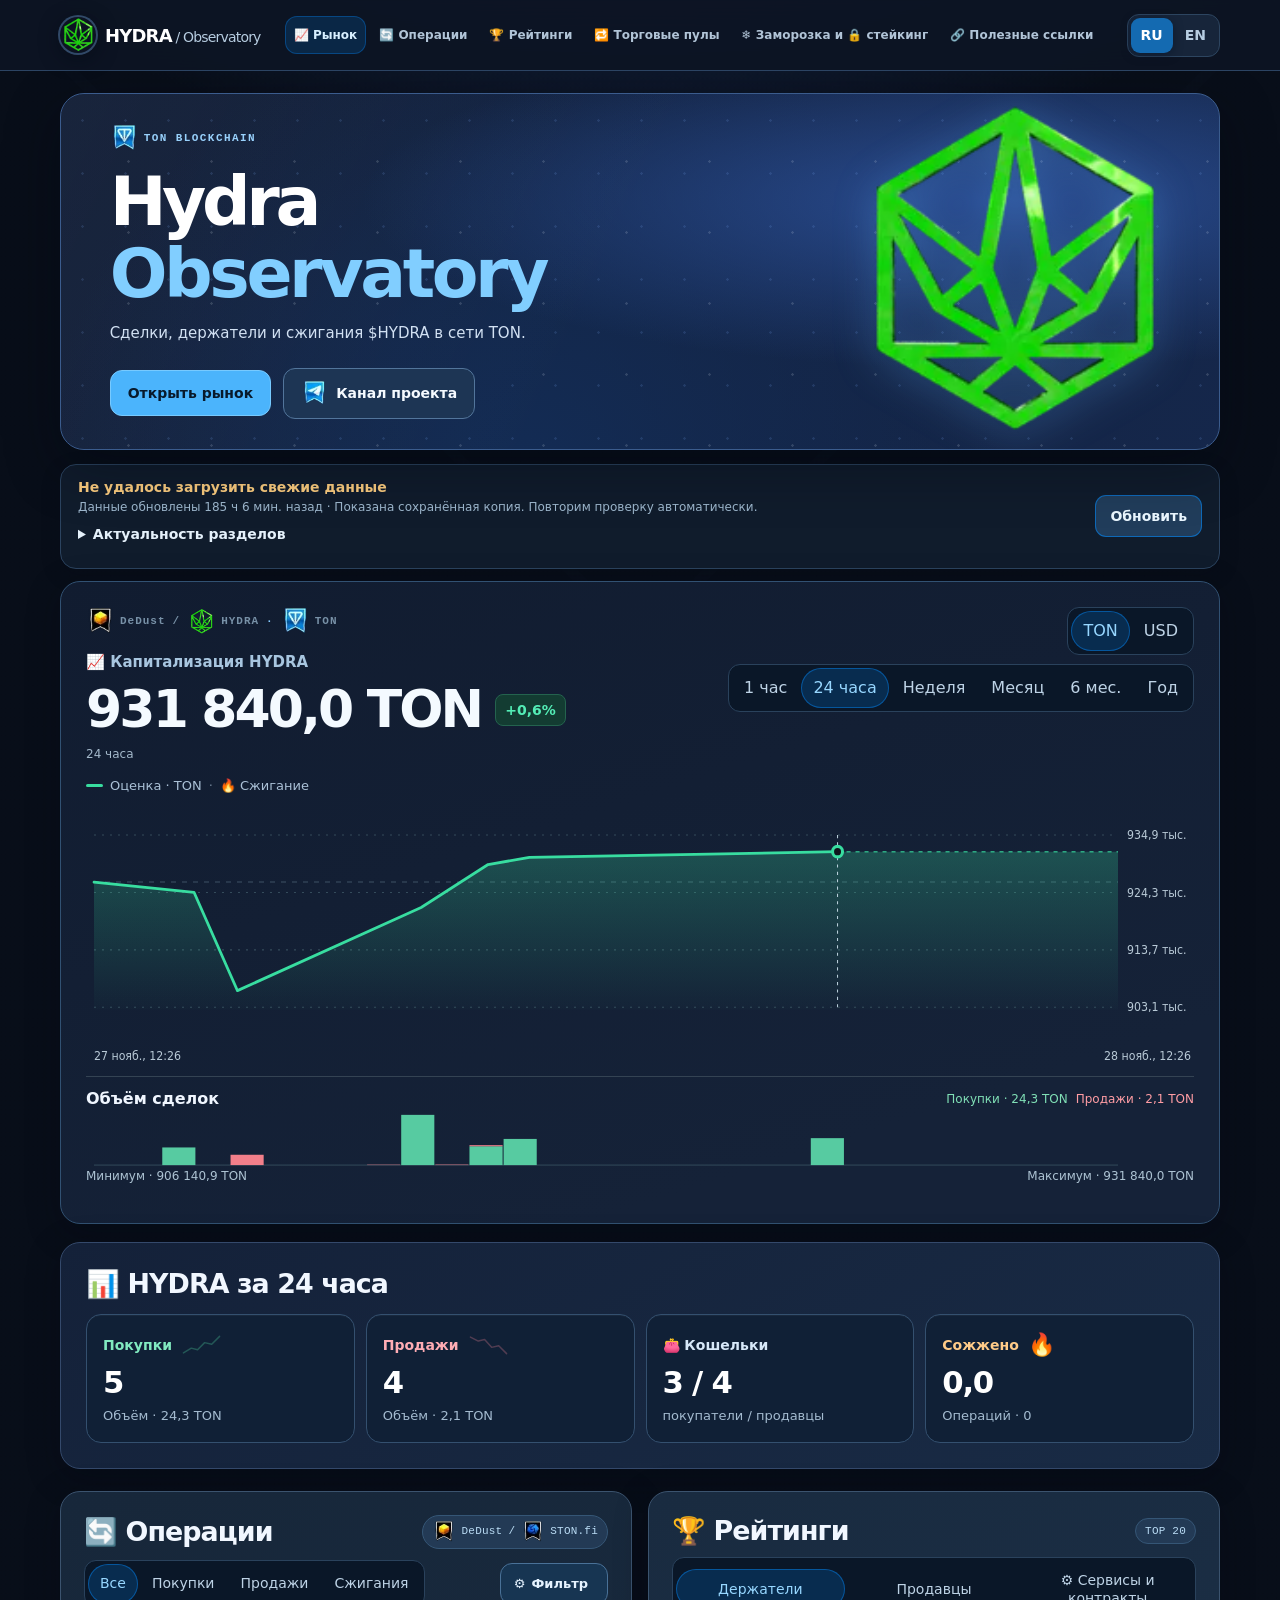
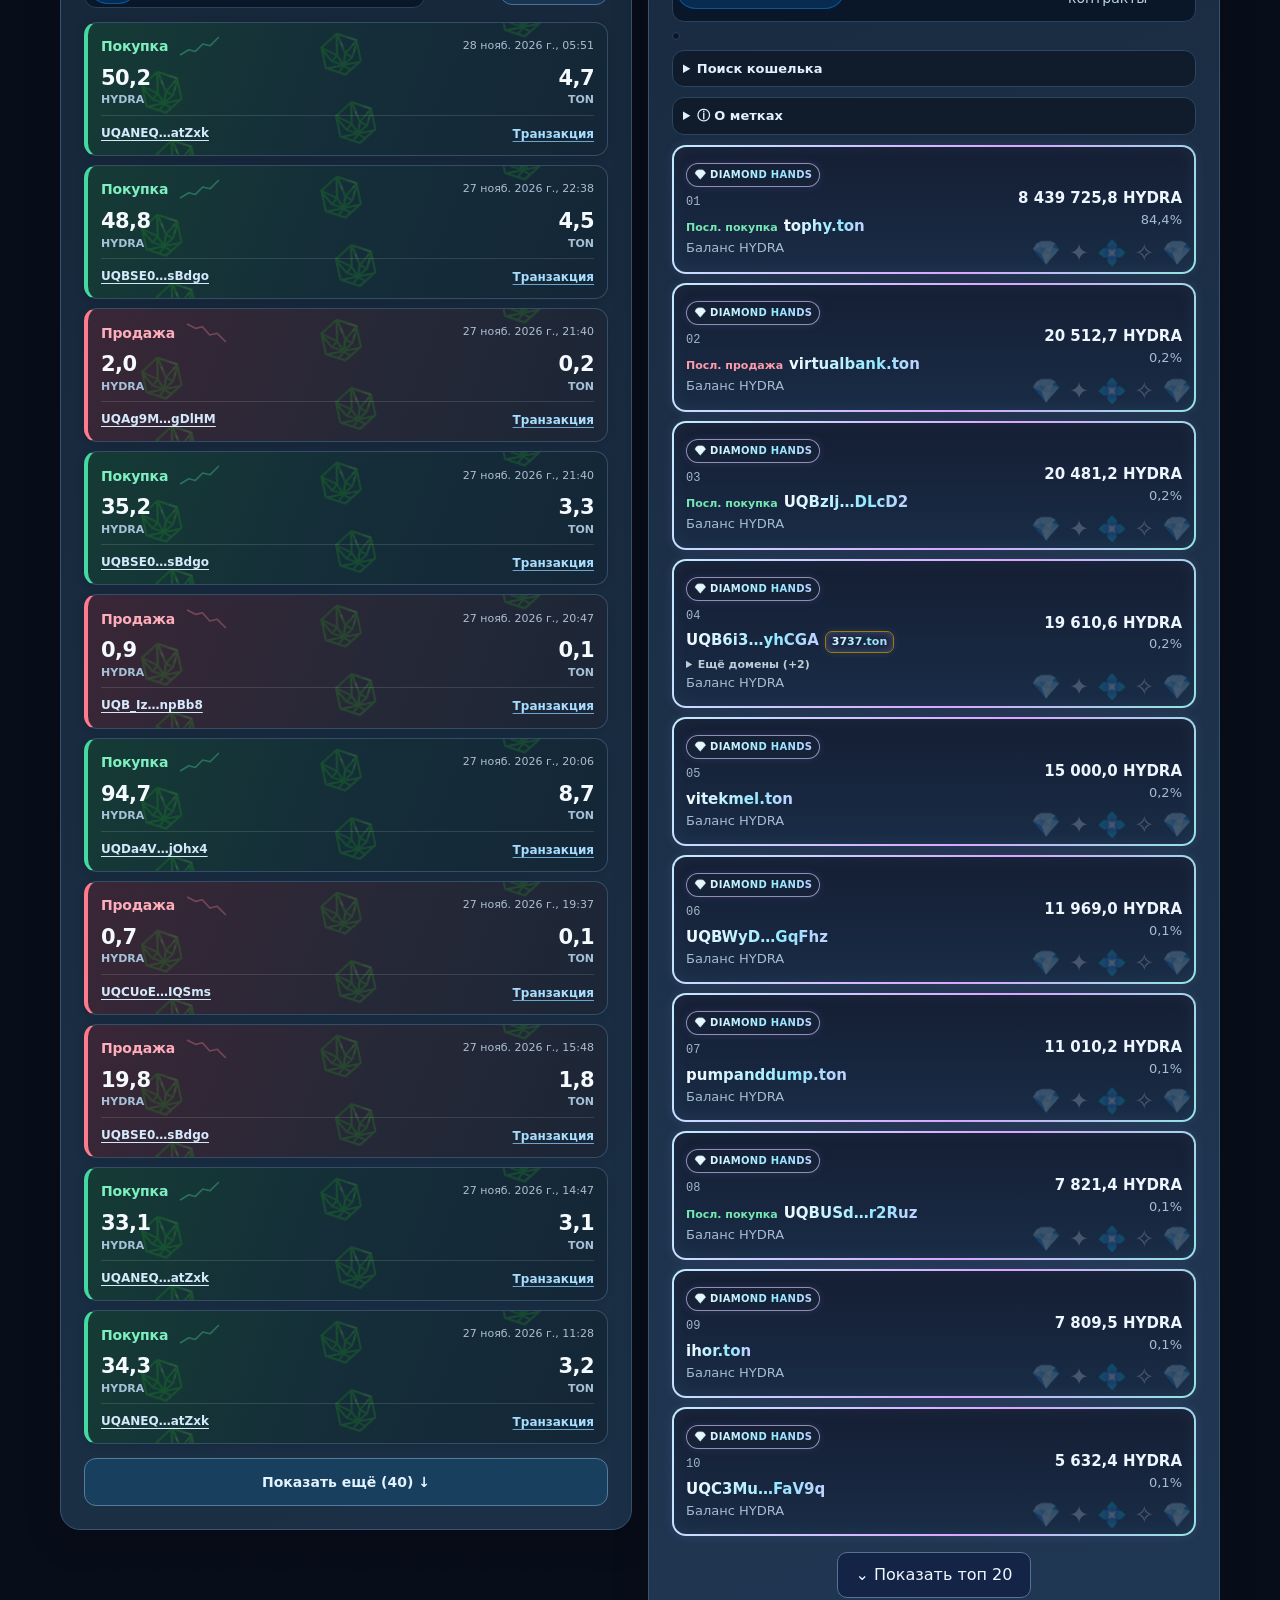
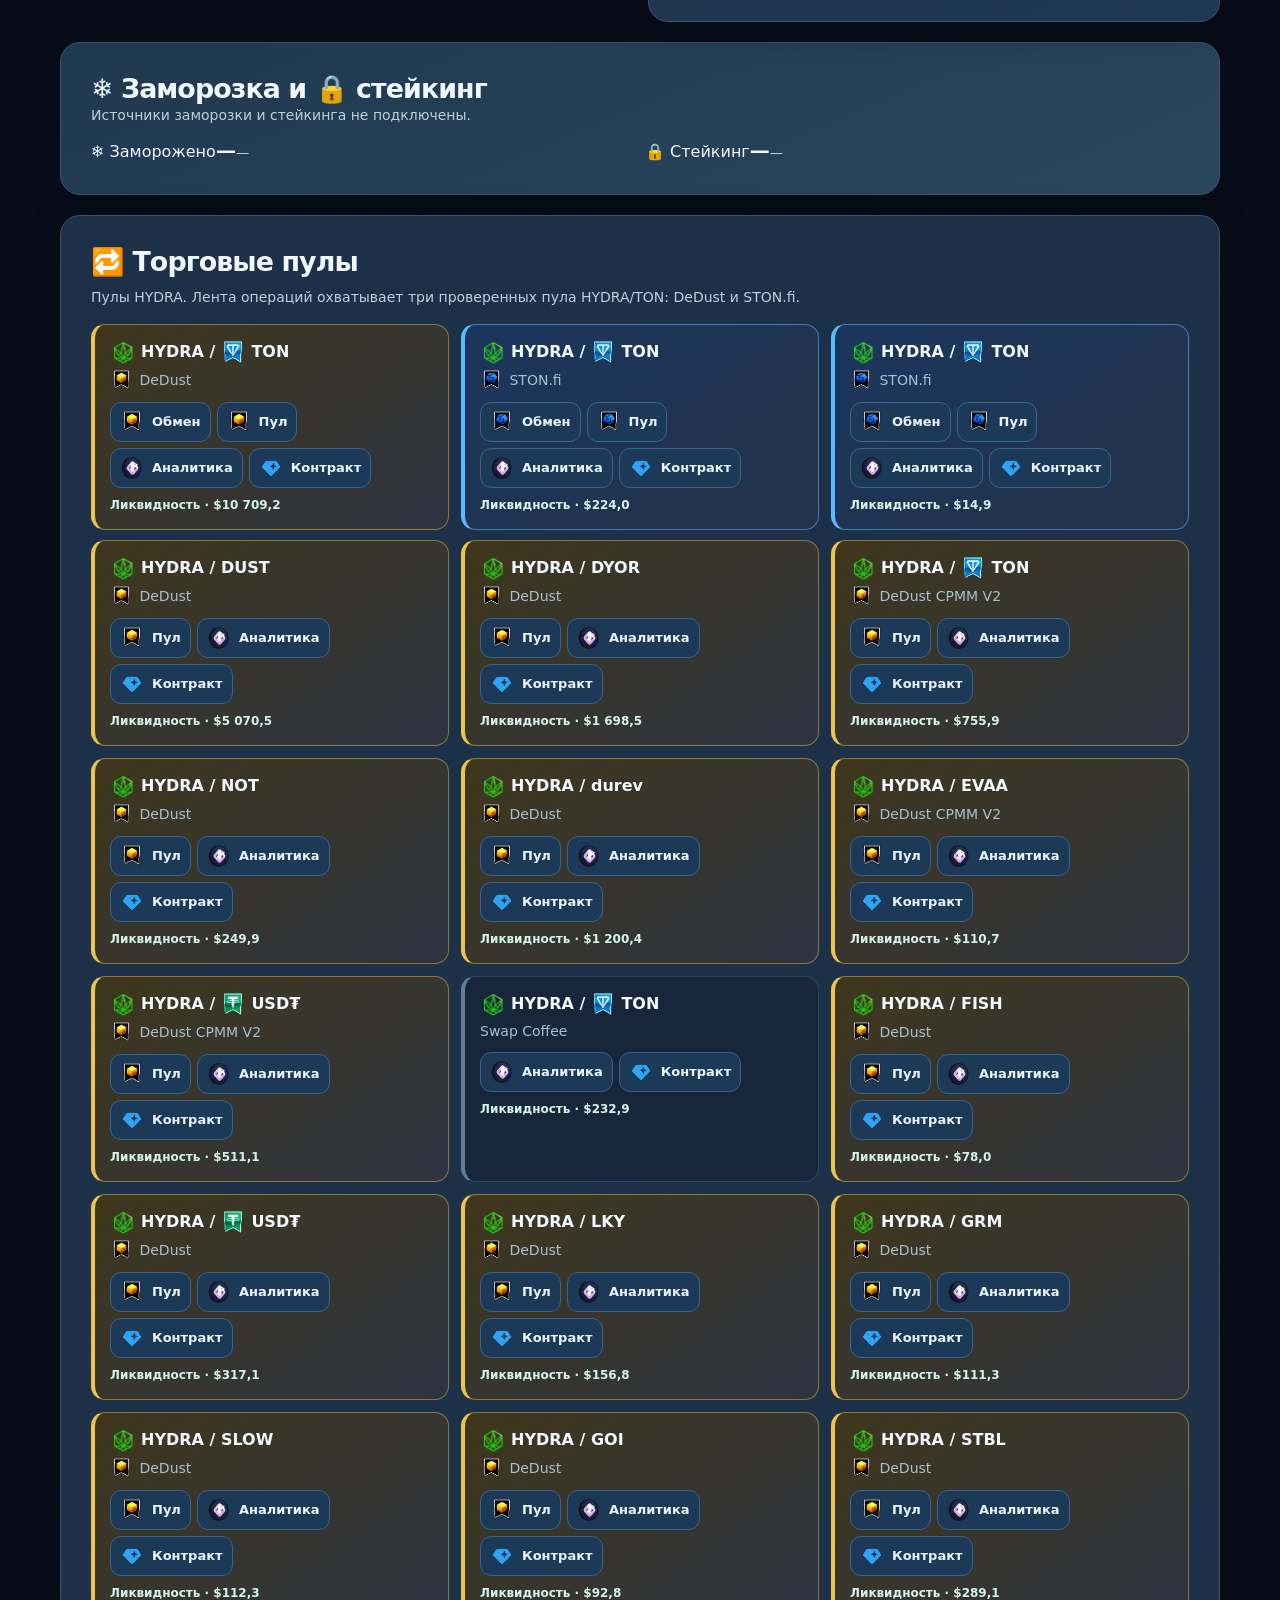
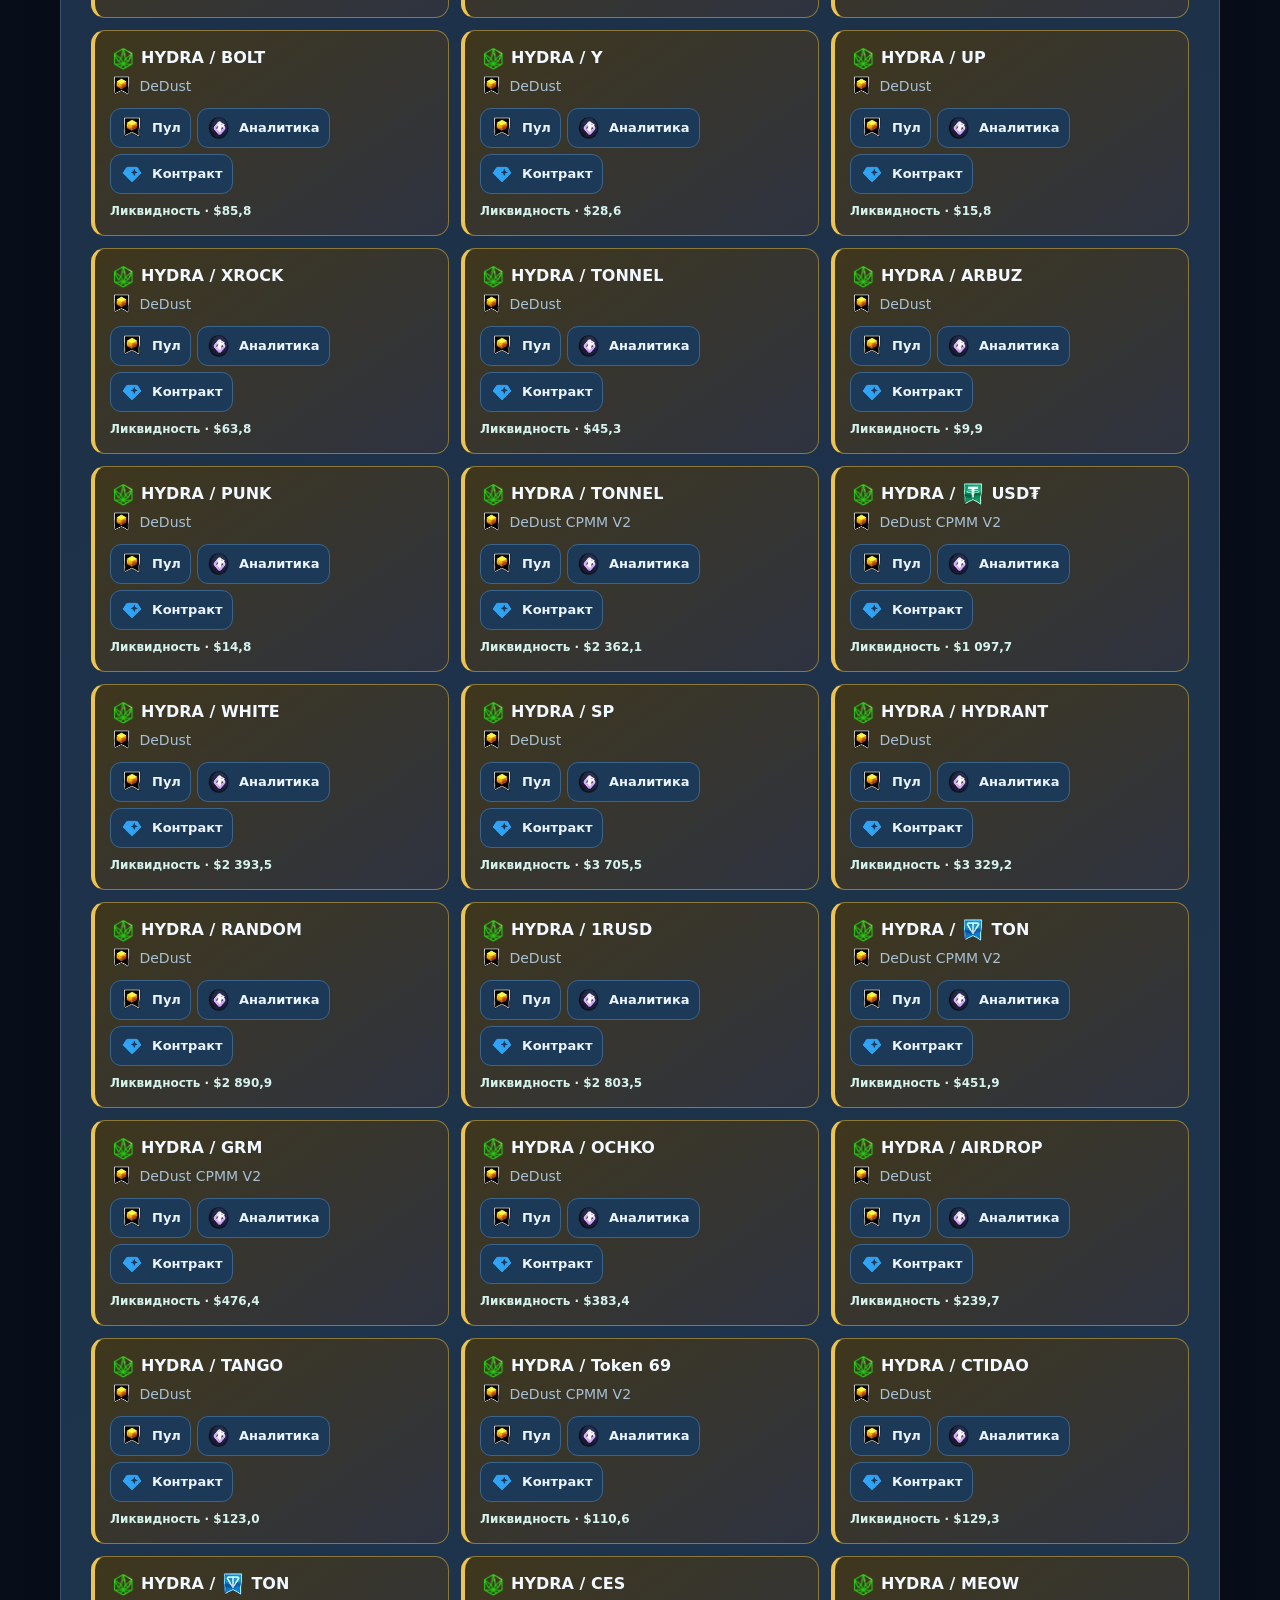
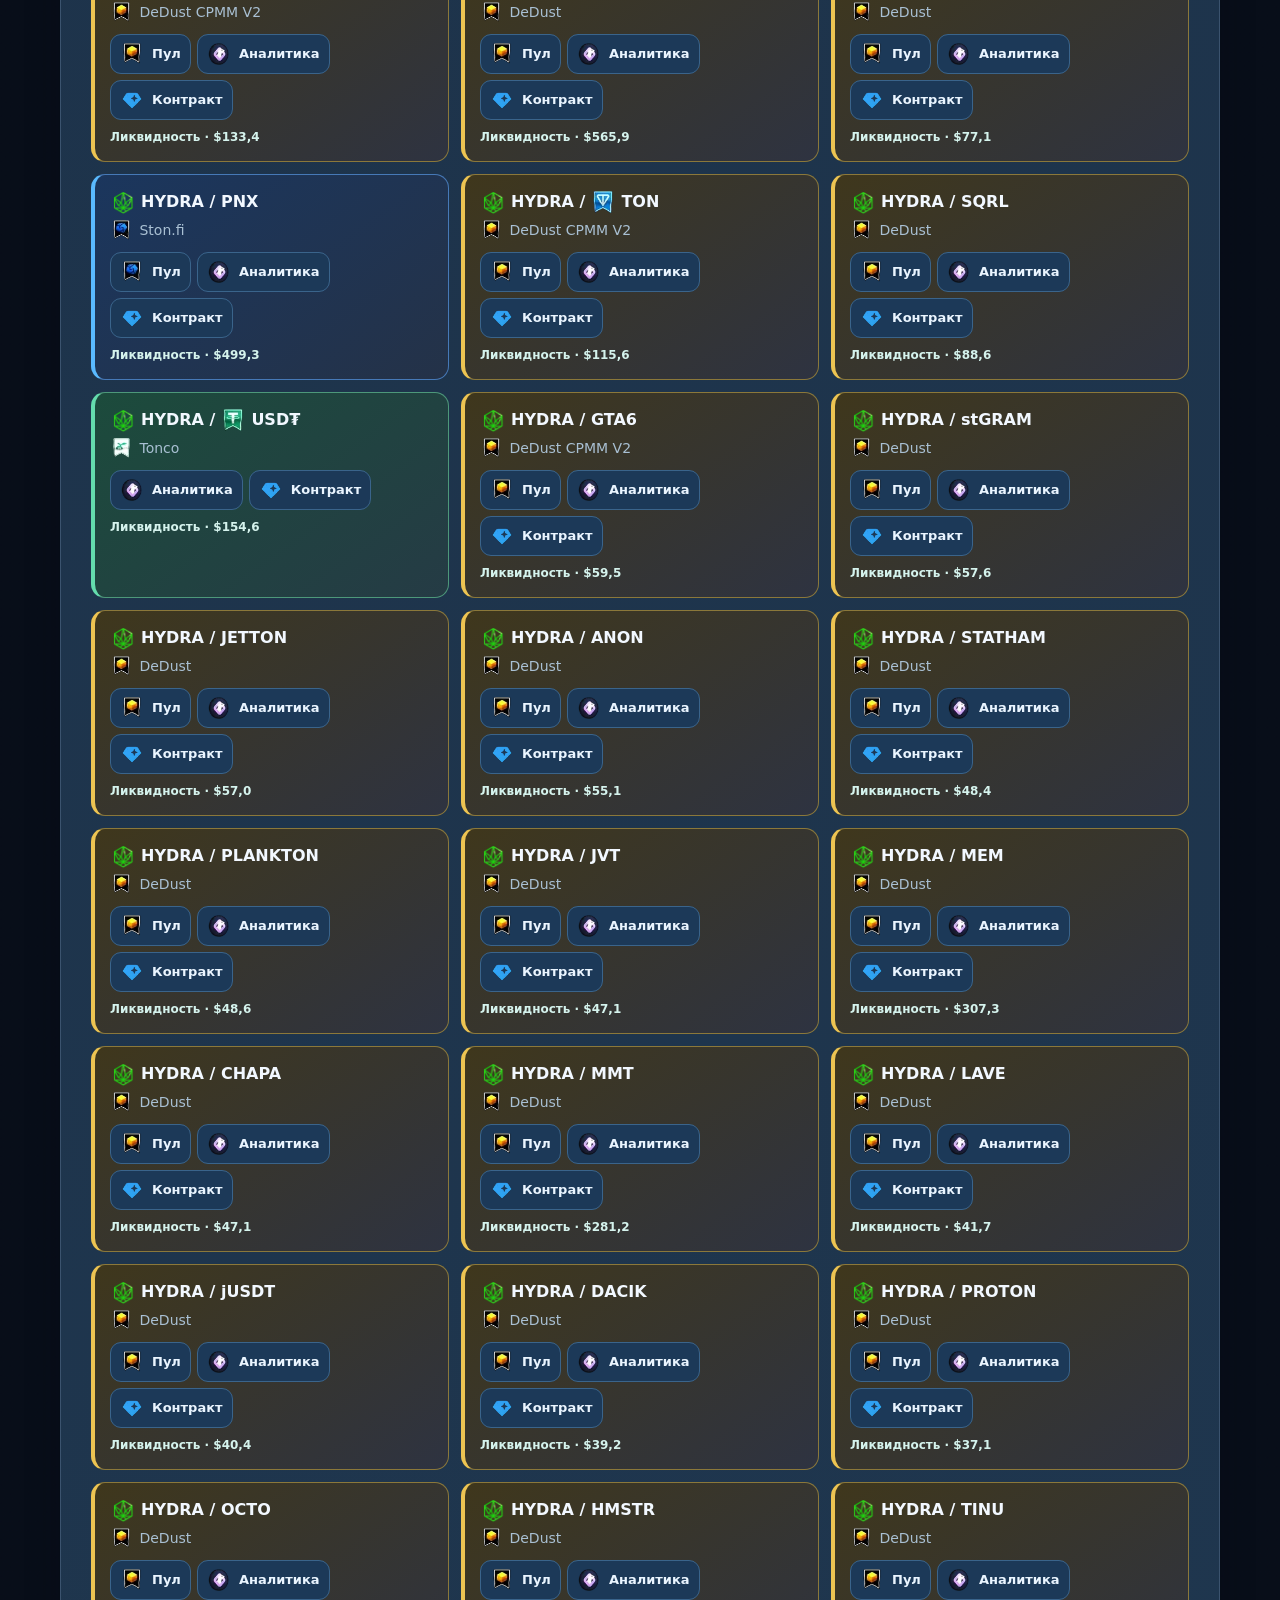
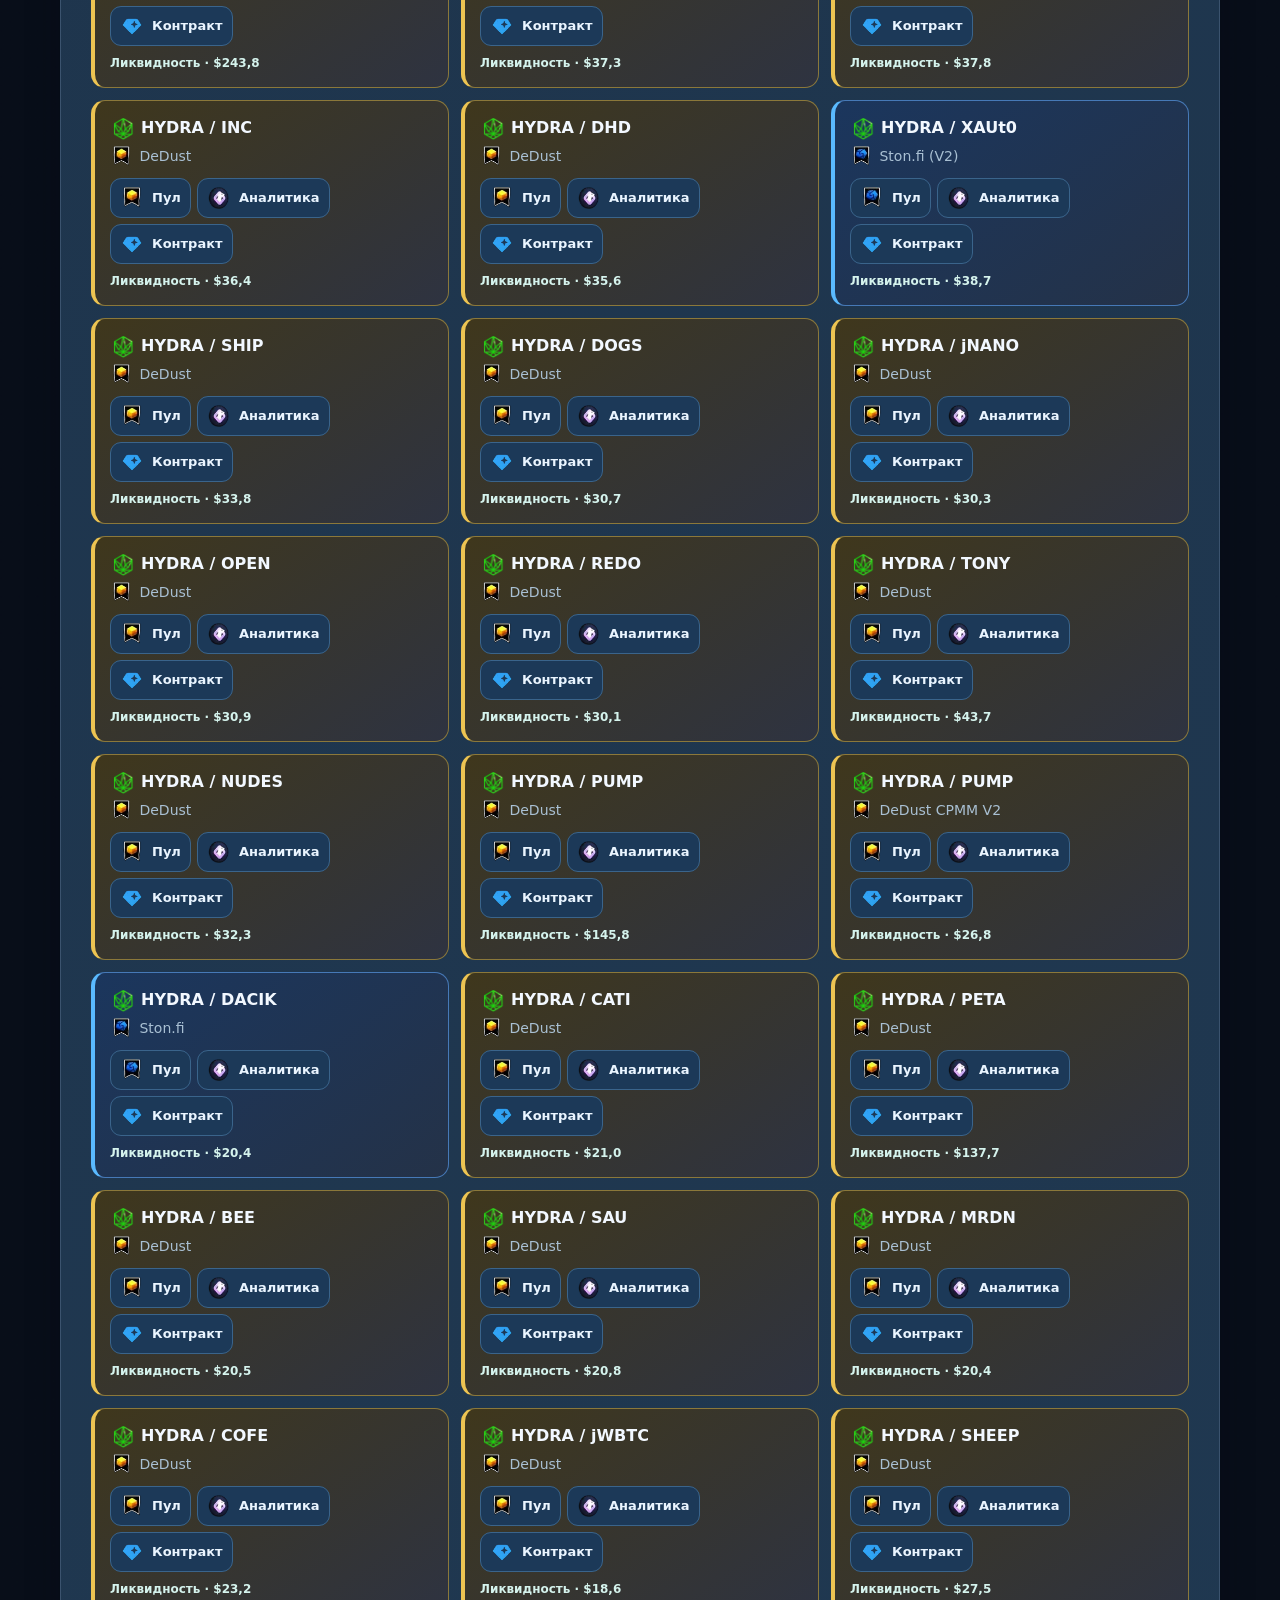
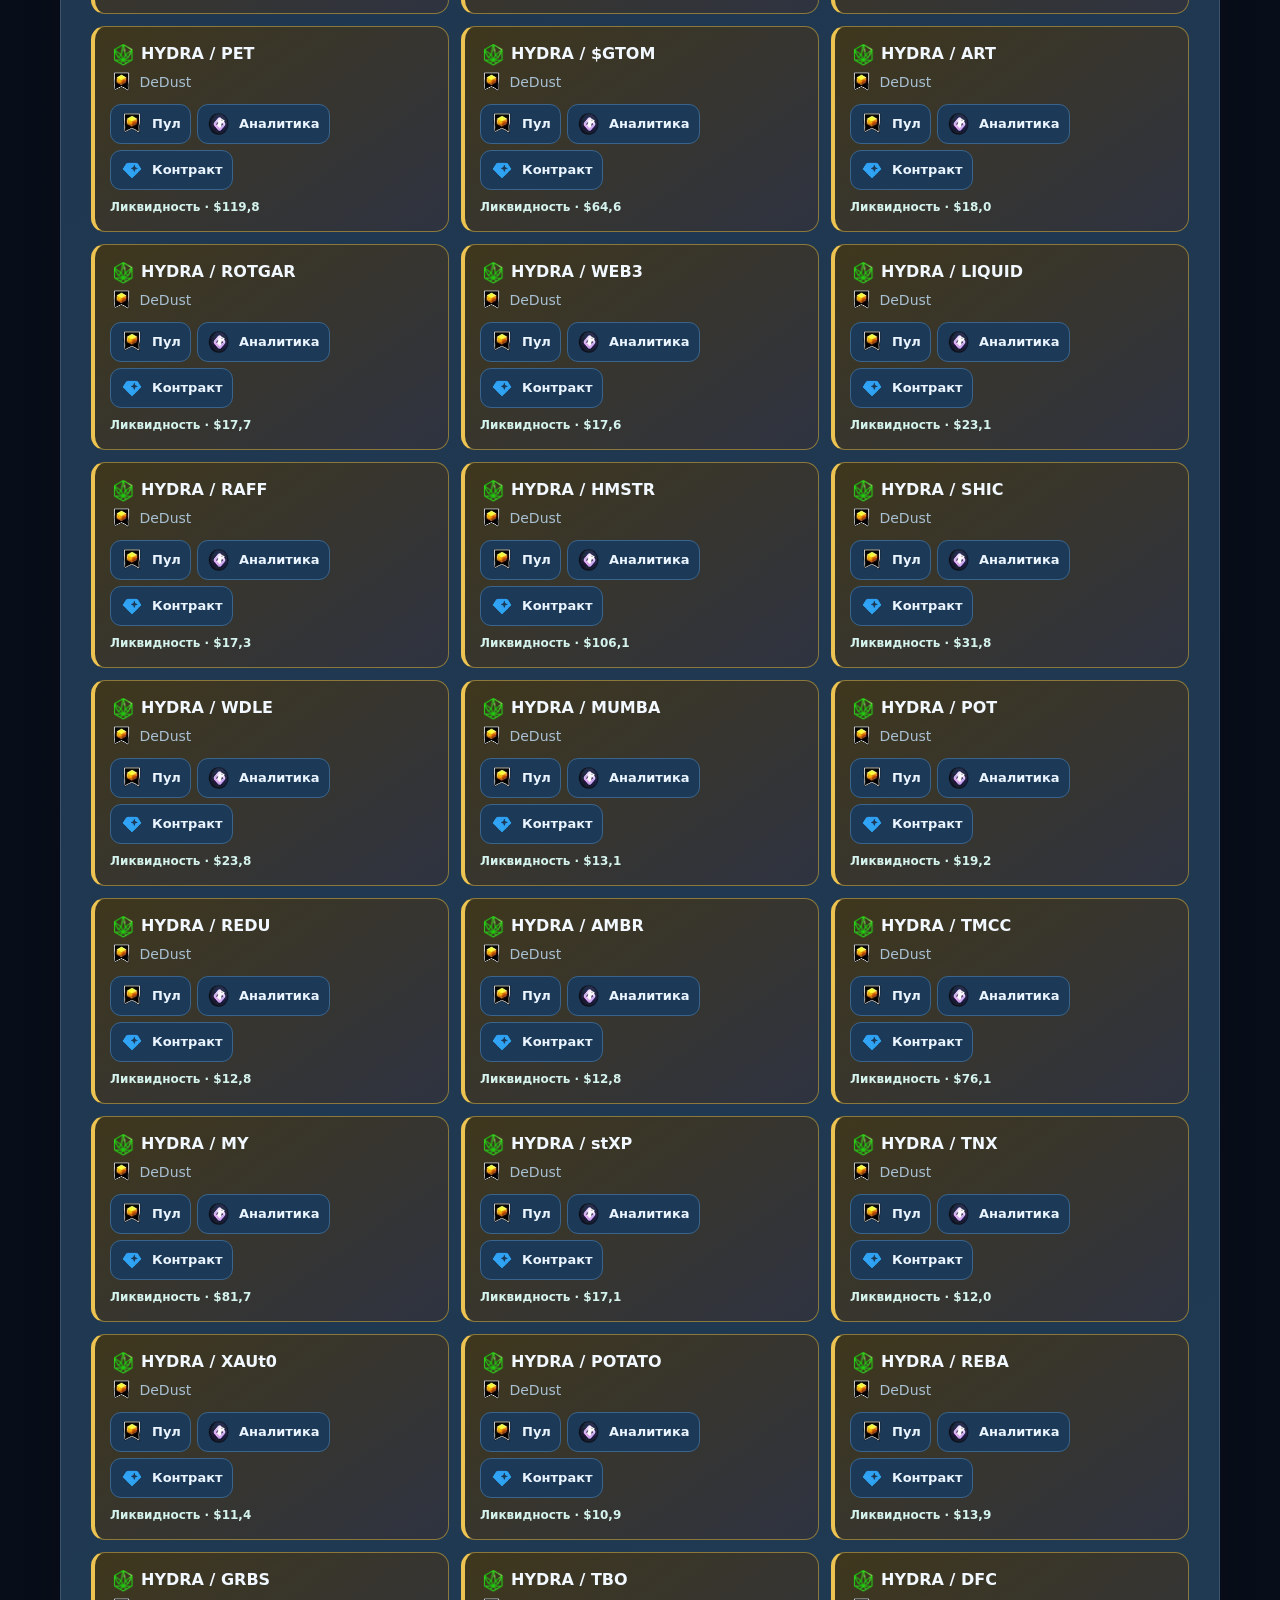
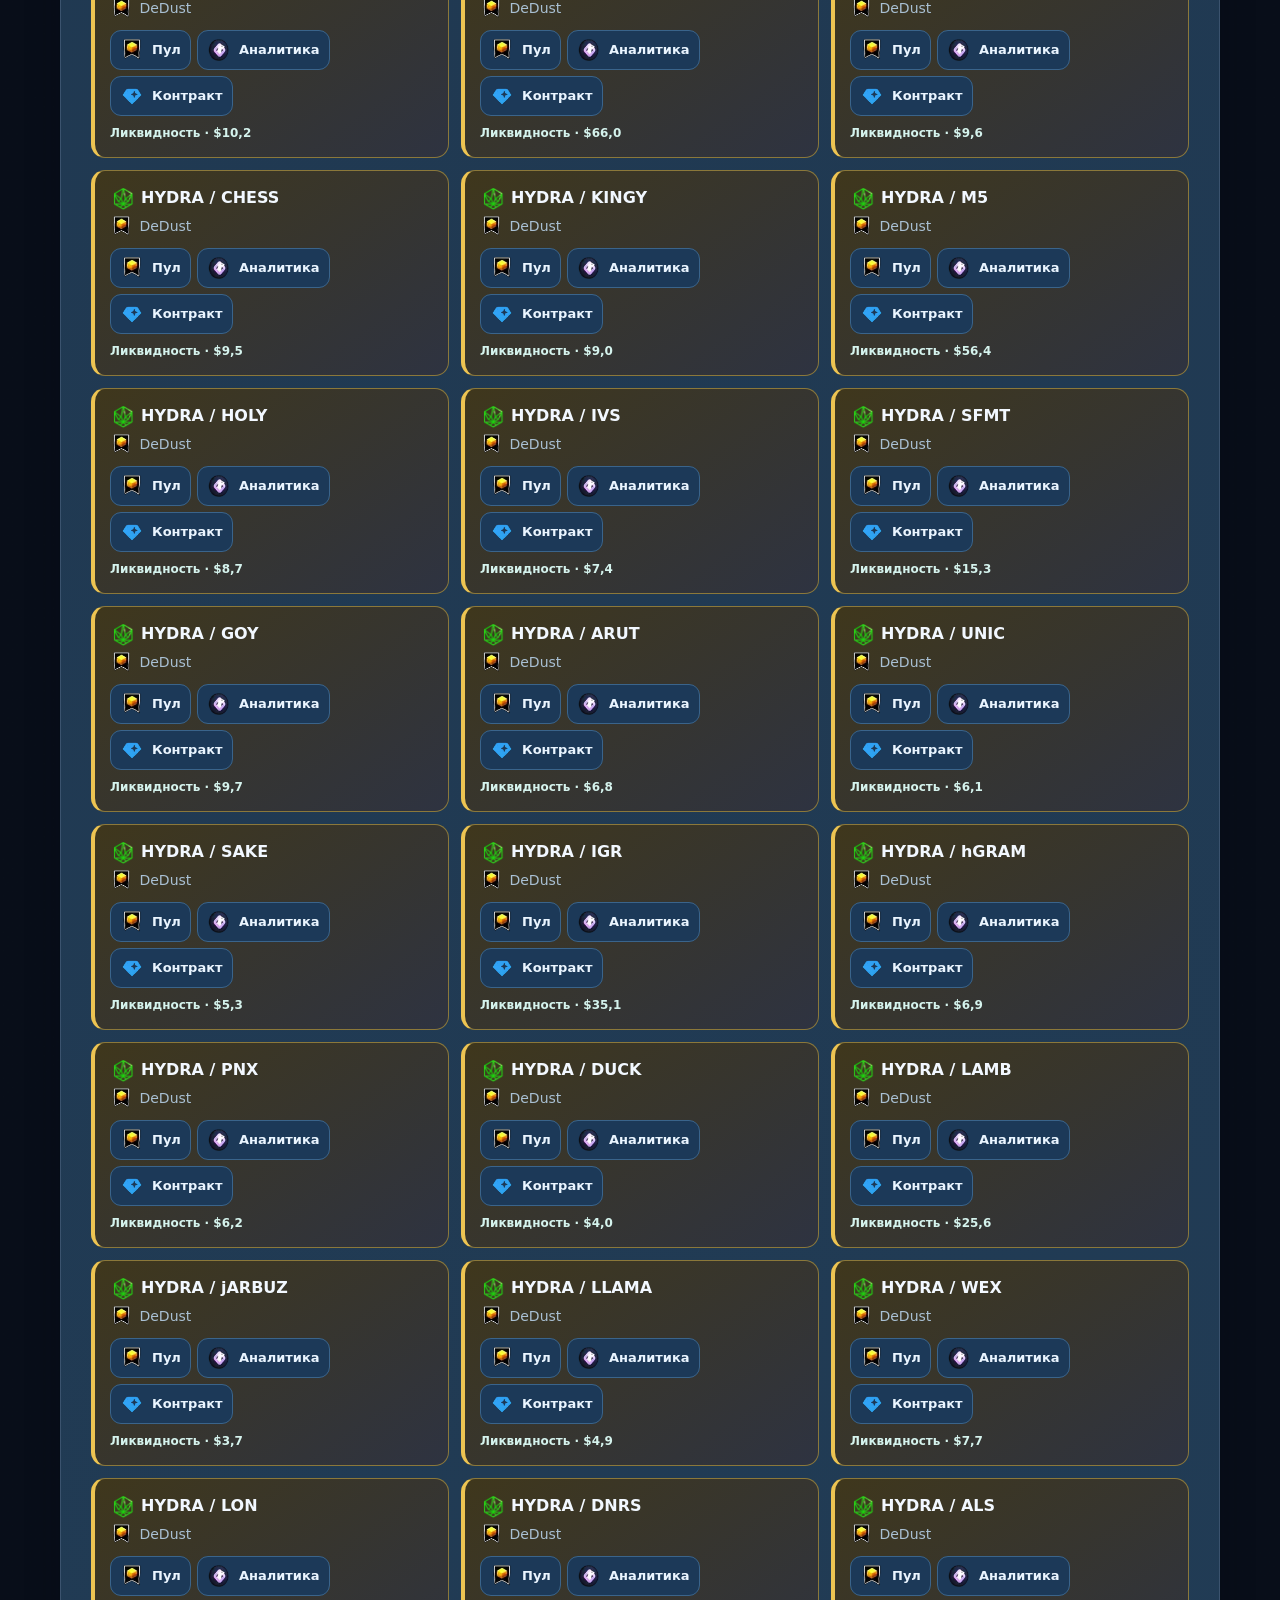
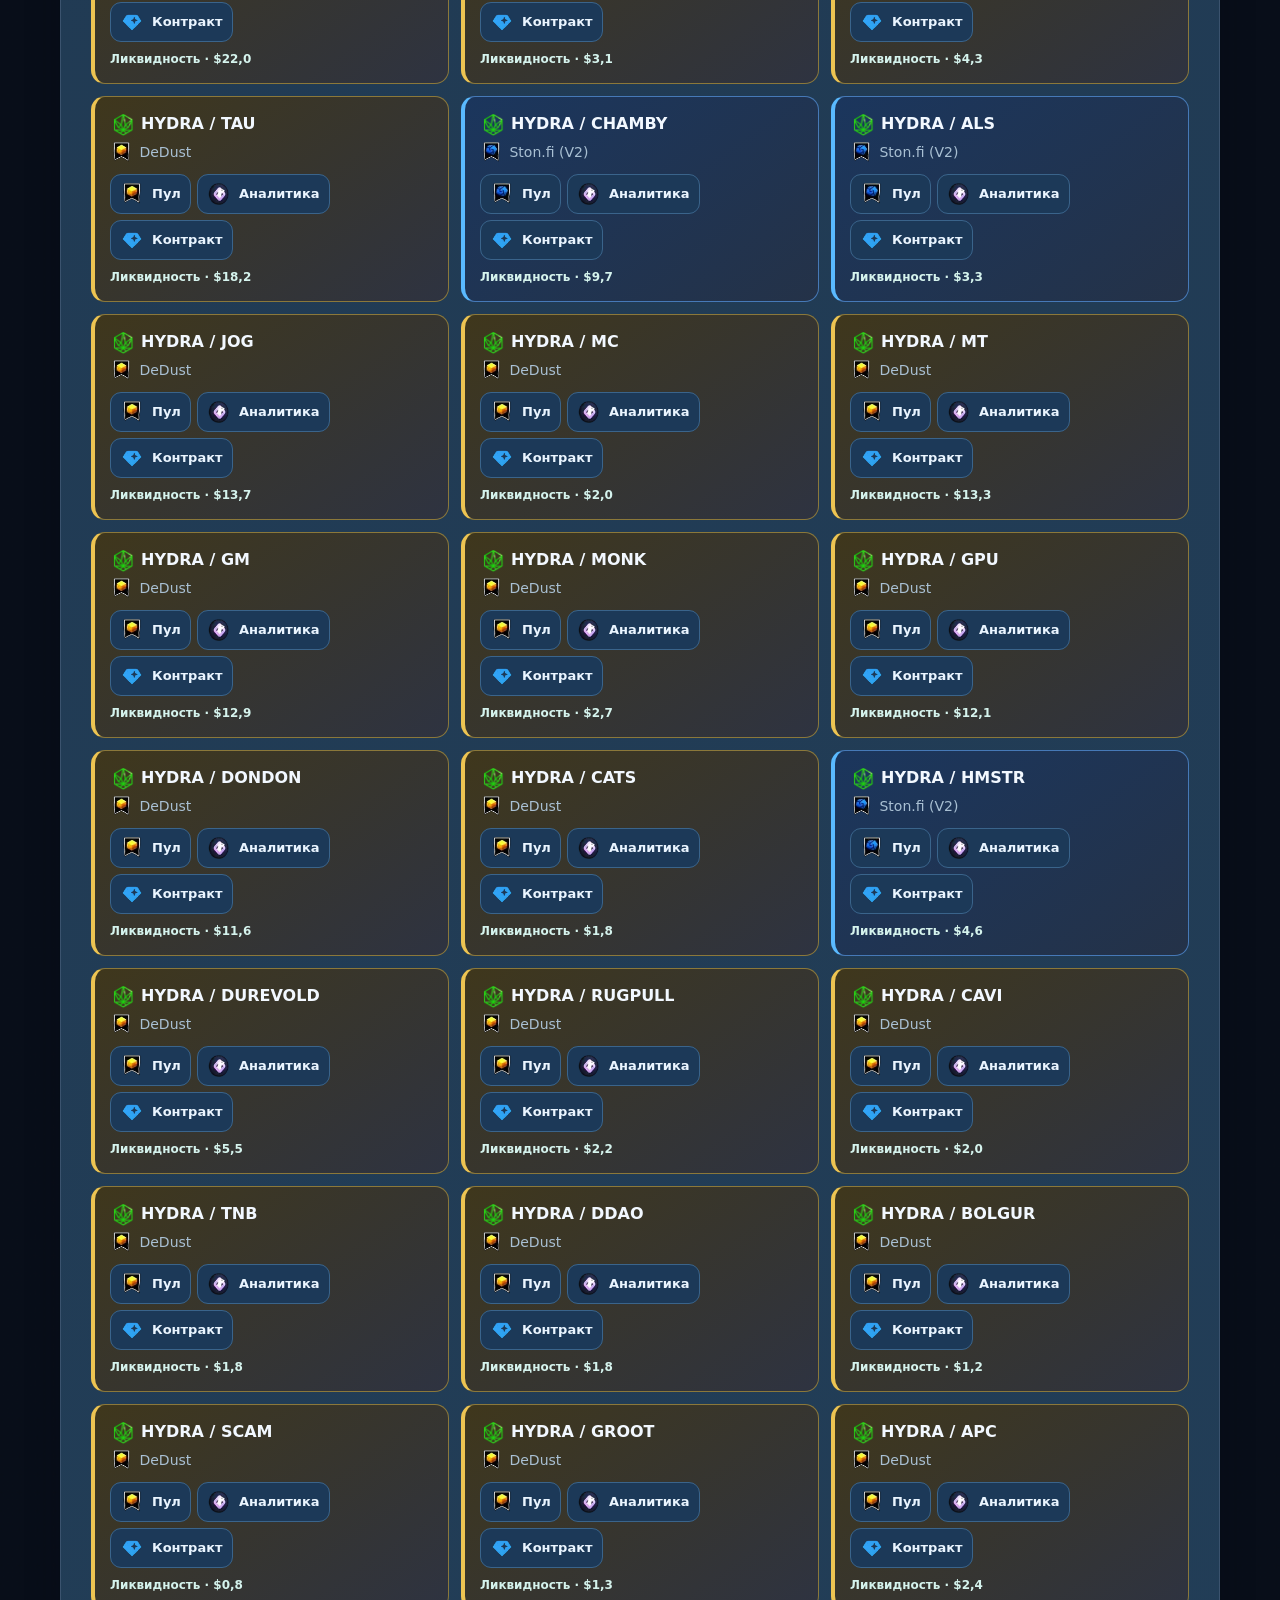
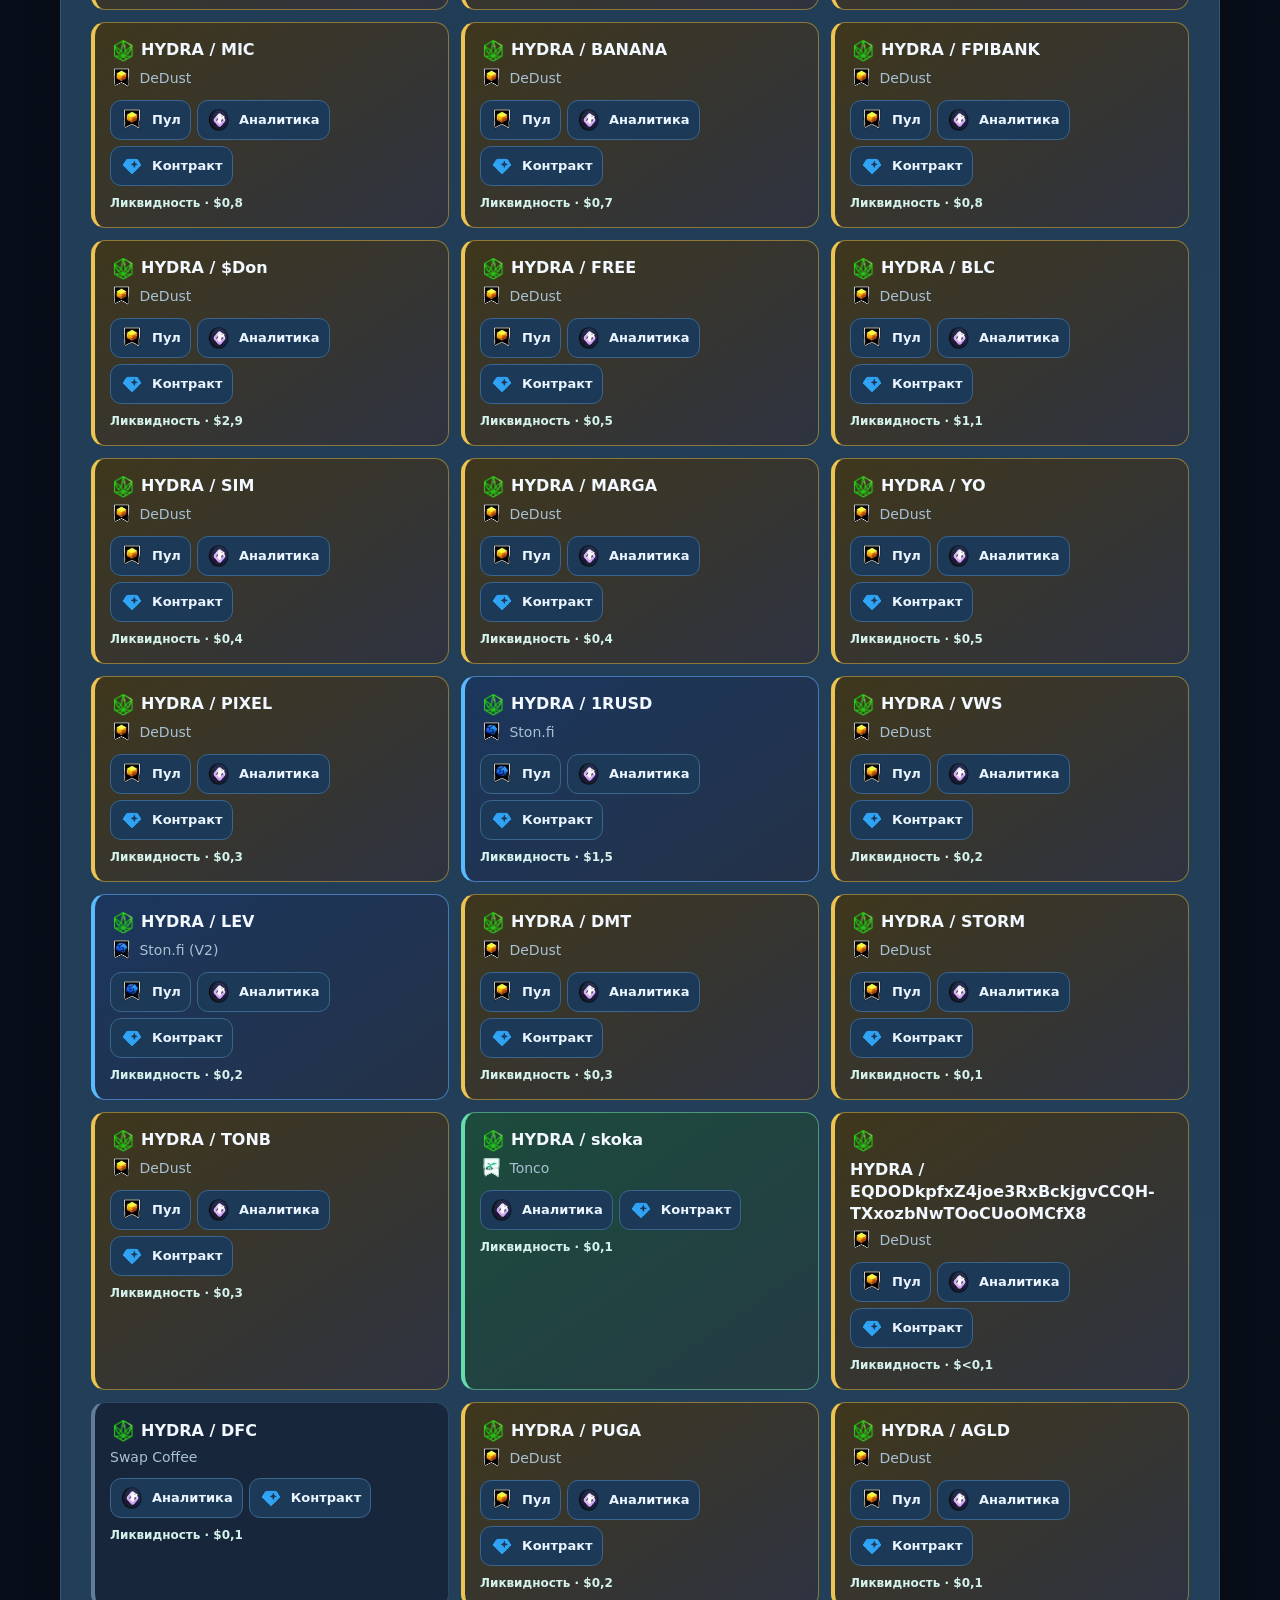
==== commit 7f6abc1e: "Refresh HYDRA snapshot" ====
--- a/index.html
+++ b/index.html
@@ -1145,7 +1145,7 @@
 <section id="links" class="panel resources"><h2 data-t="links"></h2><div class="resourcesGrid"><article><h3 data-t="projectResources"></h3><div class="resourceList"><a href="https://t.me/Ton_HYDRA_Community" target="_blank" rel="noopener noreferrer" data-t="projectChannel">Канал проекта</a><a href="https://github.com/Freebielife/HYDRA">GitHub</a></div></article><article><h3 data-t="contractLabel"></h3><p class="contract" id="contractAddress"></p><div class="resourceList"><a id="contract" data-t="exploreContract"></a><button id="copy"></button></div></article></div></section>
 <footer><span>HYDRA / OBSERVATORY</span><a href="#top" data-t="up"></a></footer></main>
 
-<script id="snapshot" type="application/json">{"schema":1,"token":"EQD4P32U10snNoIavoq6cYPTQR82ewAjO20epigrWRAup54_","updated":1795865688,"errors":[],"refreshStatus":{"holders":{"attemptedAt":1795865483,"ok":true,"lastSuccess":1795865483},"burns":{"attemptedAt":1795865483,"ok":true,"lastSuccess":1795865483},"zeroBurns":{"attemptedAt":1795865483,"ok":null},"trades":{"attemptedAt":1795865483,"ok":true,"lastSuccess":1795865483},"rates":{"attemptedAt":1795865483,"ok":null},"pools":{"attemptedAt":1795865483,"ok":true,"lastSuccess":1795865483},"identity":{"attemptedAt":1795865483,"ok":true,"lastSuccess":1795865483},"badges":{"attemptedAt":1795865483,"ok":null},"domains":{"attemptedAt":1795865483,"ok":true,"lastSuccess":1795865483},"fragmentNumbers":{"attemptedAt":1795865483,"ok":true,"lastSuccess":1795865483}},"holders":{"totalSupply":"9999895.874733","holderCount":33740,"holders":[{"wallet":"0:4be61ee3c00114cfd0987a8a10592a98540083a940dbe0b73f191a05357b8b50","name":"tophy.ton","tokenAmount":"8439725.780037","share":84.39813659822076},{"wallet":"0:69ccbfe27bca7b6ccf3e4b6e815cf7c3f63876c93b5acba34114c9be72b5e05f","name":null,"tokenAmount":"877607.821783","share":8.776169599930283},{"wallet":"0:6f7d004e411ba20c4a87383c5e35e46ce51d9961dec72e8f7dd136898ed5473f","name":null,"tokenAmount":"122212.717248","share":1.2221398980443194},{"wallet":"0:f5bc587357dbde755d6beb72ea20f1f467fe3717b97dc554985aa6ea085f99c3","name":null,"tokenAmount":"44853.98088","share":0.44854447928136665},{"wallet":"0:6aef77451106da236639cfe8398fab0027531a948a6900d18f418caa78eae291","name":null,"tokenAmount":"32384.27261","share":0.32384609815614374},{"wallet":"0:8c51c6f78cfa1c81ede3f2a31ad441815293ebed05a7f0c679be84989027dd4a","name":"virtualbank.ton","tokenAmount":"20512.688317","share":0.20512901908138814},{"wallet":"0:732234db2b13cb0c62c7df9e424245d1740c99cb0d345c5439a8f81ac495c32d","name":null,"tokenAmount":"20481.164098","share":0.20481377360888622},{"wallet":"0:4f862d7f2c009c662f5768350059819b1d231077ce0cdf2cc928831621f49f23","name":null,"tokenAmount":"20344.476434","share":0.2034468827360985},{"wallet":"0:7a8b7b7c3298562b193cf57c1cd30dfa3cb5976c1f8dcafe2fdad2e4a795b284","name":null,"tokenAmount":"19610.641607","share":0.1961084580545556},{"wallet":"0:41ab7ec20c402d897b42c23ac5fa1d9e157aec2574c6c0f73301c489c37a5f21","name":"vitekmel.ton","tokenAmount":"15000","share":0.15000156189526828},{"wallet":"0:bffadd270a738531da7b13ba8fc403826c2586173f9ede9c316fab53bc59ac86","name":null,"tokenAmount":"13644.03178","share":0.13644173850324515},{"wallet":"0:56c8301b618dd1ecc2a7c2d69c8c8f35bf10422f486f5e605f18ead37c4386a8","name":null,"tokenAmount":"11969.006825","share":0.1196913145390084},{"wallet":"0:8b704249e018faa59bdc356f463a7a34fc0201dbbfa7441a387be83e9fffbfc4","name":"pumpanddump.ton","tokenAmount":"11010.160634","share":0.11010275278785314},{"wallet":"0:67ca5ce360d3207c10515480eceeb2eba866701a8174f3979614b0e1f623eaab","name":null,"tokenAmount":"8422.148184","share":0.08422235880755982},{"wallet":"0:5449dcbf6344d8039fad4129bfbf8abbf10b78f612993fe5e23af306f7172bd9","name":null,"tokenAmount":"7821.408026","share":0.07821489467467914},{"wallet":"0:dd7f356ae4c18e4a17d8b8f109b027b595613c1d6fd5992df62c2c77095cbf20","name":"ihor.ton","tokenAmount":"7809.451956","share":0.07809533272973719},{"wallet":"0:0388129067233ea4c916ec7f3b2b0ded2945924ecd96ee3b63e029a4c034c5be","name":null,"tokenAmount":"7621.36408","share":0.07621443438483295},{"wallet":"0:cd28c49012604e8708d28fa2bacae9b3c1cc1aefbc30541a82746e308229c27a","name":null,"tokenAmount":"7282.568156","share":0.07282643986724958},{"wallet":"0:96434030c3551868df26df1f80b3ba208c5f87b04cd573c1a8fa87e6ec85df07","name":null,"tokenAmount":"6717.3123","share":0.0671738224492198},{"wallet":"0:5e45d31309c2d797797f24c01d5bf21ef7d7d9448132337031f82cd267e01bc7","name":null,"tokenAmount":"6495.799553","share":0.0649586719139057},{"wallet":"0:2e36f5542c07945a93460245f9064f1839e18ff279f6f4c8296c723b79a0c302","name":null,"tokenAmount":"6476.856951","share":0.06476924392148167},{"wallet":"0:db4cc5f317a8bfc151bb097be4745b15b1292abd9549da41d418f32e55d6441f","name":null,"tokenAmount":"6409.292284","share":0.06409359021621942},{"wallet":"0:5a901a28b8ff782734ac66ea78d3be58faca40e86008f0e0f1aa13173a38521e","name":null,"tokenAmount":"5809.594285","share":0.058096547781854954},{"wallet":"0:b732e9c3b12d30d9bf3af3dc318db2202ba98f6508cc3ec5ad3d0a8507d14569","name":null,"tokenAmount":"5632.448915","share":0.056325075636353944},{"wallet":"0:d70ca00b0514ae4a327c7b0803de6dccde20736e9124e314d66925301232bf35","name":null,"tokenAmount":"5440.209786","share":0.054402664329194876},{"wallet":"0:438969a028b6b0a43f9bbe6af2dd85356c101013ba6c77536984bd7f1949142f","name":"iamtheshadow.ton","tokenAmount":"5002.002046","share":0.050020541300221835},{"wallet":"0:a74bc3404c3323b17c67894a1b26c373f5611169cf88dc61e1e1d02a213e20a7","name":null,"tokenAmount":"4427.503996","share":0.04427550097983611},{"wallet":"0:8a25eaa77eb8d4b3489a9a208b4b119b885e984766ef7361cfc189481cd54555","name":null,"tokenAmount":"4113.12972","share":0.041131725485189834},{"wallet":"0:2d52ba3ffb4d6d99bf29271da6b3543242cee6585d72d437d92c1cdea2e991a1","name":null,"tokenAmount":"4083.426453","share":0.04083468972229702},{"wallet":"0:6c0308fe387a3584726b9533b0766356b35026da2e918d22e30d371a71803898","name":null,"tokenAmount":"4050.077239","share":0.04050119410976505},{"wallet":"0:60ec9096f1f730399708c3ad730f7e9efb91cf3d69da7b61860c277313af4b74","name":null,"tokenAmount":"4013.253373","share":0.04013295161543025},{"wallet":"0:7f9b1364040a9537c66fb201c0ce426397bab17167413c4ef066acde120470ad","name":"kakashi.ton","tokenAmount":"4000","share":0.040000416505404875},{"wallet":"0:7e48ab44eea9285407ab1bbcc3300ae19dc6a5a1fe51c27cbb36795d7eac1a25","name":null,"tokenAmount":"3821.278136","share":0.03821317925574929},{"wallet":"0:68cf02950f26bd20bdcac38991e40429878ca8d7912e31dc97f272e58de694c6","name":null,"tokenAmount":"3722.988979","share":0.03723027745125801},{"wallet":"0:428575bf532ec96105611a7b086ecb1e869d588453e036895adfdfcee7918ea6","name":null,"tokenAmount":"3581.565096","share":0.035816023895305096},{"wallet":"0:a538fcaa72f8552d8398851c31609ebc8b5cbeecfa5dc859621eaf9abb4987e9","name":null,"tokenAmount":"3439.611328","share":0.03439647143417719},{"wallet":"0:4d4d47840f0be9c65afb2392fea350ef186ea5481b3f050432af02100e96d331","name":null,"tokenAmount":"3419.929019","share":0.03419964629473017},{"wallet":"0:1f411ce81306103fd5c4d9d0c6ddfcdaa6a5a5545e96daa421d230139c274f2f","name":null,"tokenAmount":"3055.566666","share":0.030555984825007834},{"wallet":"0:c1bf269dd0e9ded90f6e67cd1724c32f3e8e1cc31f63bdc43b5742eeb86ba10d","name":null,"tokenAmount":"3013.511683","share":0.030135430615975903},{"wallet":"0:e19cfc274f830bdac4b3a7d2433c3f65ff40463a856fb2648cbc8e7709889fb3","name":null,"tokenAmount":"2946.518631","share":0.029465493120233843},{"wallet":"0:52b7460899a84f9e57c32b860630af69919b6c1b4b7da6af63ce11f66b4580e7","name":null,"tokenAmount":"2881.922402","share":0.028819524104064215},{"wallet":"0:7839704ce1b01a2a84ce8400ec6e7884d588b36addedc3002e3145b927ae1079","name":null,"tokenAmount":"2858.281137","share":0.02858310899238555},{"wallet":"0:351e48439f84eee39292b67b543fb0987b7de629d67e6714399aa11e7d0fe53a","name":null,"tokenAmount":"2843.797455","share":0.028438270664252592},{"wallet":"0:aab521e1964d3c2e670052bc02741cb9665a2add969046154df8ff30ef490bc4","name":null,"tokenAmount":"2790.667211","share":0.027906962691994146},{"wallet":"0:bd8abae8dc7d798eb1c5a17ed1b228723a287d8a5c126f943704ab6d6d711708","name":null,"tokenAmount":"2767.23739","share":0.027672662042332374},{"wallet":"0:89224d45b026f2565a4d1b221f641c842098caebe9a38e17e57c622a3e2dfd0d","name":null,"tokenAmount":"2723.476749","share":0.0272350510756965},{"wallet":"0:98056f9bc3a23a87a279a9ac90b1c3355ea7b05d9355ae150a842cb88ada3b88","name":null,"tokenAmount":"2688.176144","share":0.026882041349973306},{"wallet":"0:4b57131319b9db3051f9dfb4cbe2f464c27875b103ae2138c7998e86f9866821","name":null,"tokenAmount":"2656.618189","share":0.026566458513958602},{"wallet":"0:bcb4446b75383a8ea4c9f1797c2af07f3cdac14a9505a99e42925d7bbc7437e1","name":null,"tokenAmount":"2638.478495","share":0.026385059685138452},{"wallet":"0:207824bcfe7892f47ae2a10c3cbf8b7d7a713bb93cd8fca1d93d046369893426","name":null,"tokenAmount":"2574.048343","share":0.025740751456261816},{"wallet":"0:226a94cde53beaf3d95bffba804fb08600c3d2f389f45f0c89537484bfadd674","name":"iamdeesnark.ton","tokenAmount":"2541.006713","share":0.025410331715757448},{"wallet":"0:76ea6fbd58b8a8ff76a0f5889b24a0104068b15e8e673d742ac814cd4a9b6638","name":null,"tokenAmount":"2413.230735","share":0.024132558630911082},{"wallet":"0:bb7391152f51becd31d6772a3ce7d109fceb70f62ed43aae0c67d13ff8701b45","name":null,"tokenAmount":"2375.565165","share":0.023755899008932713},{"wallet":"0:b5875028392dc853edc8121fc0d1995bedb130cffc5d5dcc5055011c5bc0da3d","name":null,"tokenAmount":"2277.81423","share":0.02277837948048452},{"wallet":"0:5efe8d6a246f642fbec3500e753011af3b7af6c1a8a62b60e30f727e66bf8c70","name":null,"tokenAmount":"2229.946804","share":0.022299700236224112},{"wallet":"0:57780f62445877973f50db9135f376e13b2667e20b588b5f61eee58aaf95927c","name":null,"tokenAmount":"2222.557205","share":0.02222580347677213},{"wallet":"0:d8bb5ca1c6fd88b83eb63e70e8a626562f18eb58518a2a326c8739c6c396c196","name":null,"tokenAmount":"2211.14433","share":0.0221116735383911},{"wallet":"0:1fac4e98e2cef180e10f427de0fbd489c3bf0d7a017a2dbd461d987ef8b3ae1c","name":null,"tokenAmount":"2165.031164","share":0.02165053707679538},{"wallet":"0:0b474ada8c64e1e34f7a3901d6eb59d173d00807c75aa84df9864f9a8910f95b","name":null,"tokenAmount":"2070.196289","share":0.02070217845198588},{"wallet":"0:354d821118ef2ec1cc3a0f609030ab9f599ed1b52d5e34080fab3d1f4d8930b4","name":null,"tokenAmount":"1988.828976","share":0.01988849684950447},{"wallet":"0:1f6270e355f86b5add8f42bba6cbde7a15b79ac37b993afb8b9abb0f5deeae17","name":null,"tokenAmount":"1969.990821","share":0.019700113337956123},{"wallet":"0:a907a1e6eee9105fb628affd8618dd4bbb208edf492a6a4a3c0ee9ab0b1bf082","name":null,"tokenAmount":"1961.643109","share":0.019616635348739333},{"wallet":"0:9c3e1203a7a7f8251290211f02209630cf5d11234007343da7944f3f5d5e2e0e","name":null,"tokenAmount":"1951.633777","share":0.019516540986504113},{"wallet":"0:2a23b3bbbc52b03f9d72536896fe82e08f04902af1479a72b3f3134f77441f3d","name":null,"tokenAmount":"1947.294506","share":0.019473147824671657},{"wallet":"0:6a984376cee35bf0c00a5d239bd6ebf979e454af22f99dd103f6fa3c6a4fe9f2","name":null,"tokenAmount":"1913.056479","share":0.01913076398959083},{"wallet":"0:363fd31dd749539abbc4a0fa4bf91f9ef586aed9962f0c8b43175465288392e9","name":null,"tokenAmount":"1872.670517","share":0.01872690016434797},{"wallet":"0:5ff12a50e2965e9017c434da54110bee3ed1cc74708fa5fe144fdc4b1e058621","name":null,"tokenAmount":"1859.60829","share":0.018596276534225933},{"wallet":"0:f9d010862a58a86e720f0cd466960f55136b443e125a47e9f2d446b5ae5207c7","name":null,"tokenAmount":"1829.167867","share":0.018291869134575756},{"wallet":"0:e7eb1792284b1aff03f4a4f83e4f9b54c72ee75f3b1ca366420310667fb01a39","name":null,"tokenAmount":"1823.21273","share":0.01823231714448907},{"wallet":"0:7c6cfc80450db9ce398188752dd992dfe92fb5833f5fa1af863783f4dda9cbfa","name":null,"tokenAmount":"1724.230293","share":0.01724248246780907},{"wallet":"0:3ce34252333a1ae29a0f2a6ca47e4ee2f92c14eaf0f1eaf9bc0b24e582f6072f","name":null,"tokenAmount":"1707.432309","share":0.01707450087869629},{"wallet":"0:29a4a975ae565df8b074af4df3c18b54a92ee9daa461a1b031012790992097b7","name":null,"tokenAmount":"1680.624997","share":0.016806424967348705},{"wallet":"0:0ce8aef3abf010c31cdff118e0f6cfb456e56616f2d7a5148512de7d27d3cd73","name":null,"tokenAmount":"1645.911312","share":0.016459284502739348},{"wallet":"0:8325e7ebb66ec3493a1e7df7e6cab83ca1d3a72fbd1a04b174c416512df5dd5e","name":null,"tokenAmount":"1550.003744","share":0.015500198836234238},{"wallet":"0:16ba0cd65f734abdf0a649d8aa336327bc99df464edbcf0a43fc908459673976","name":null,"tokenAmount":"1521.281867","share":0.015212977075529986},{"wallet":"0:3e406fe8c13249fac11fa6a6367aaf4dfd13a1dab42fda55833dfb3540f9b1bc","name":null,"tokenAmount":"1508.685713","share":0.01508701422393843},{"wallet":"0:05b982fab74409cfc6a10b217ff39bf87af27ba40ee7bb69568a2083d48c0ad7","name":null,"tokenAmount":"1503.814377","share":0.015038300356703987},{"wallet":"0:c6ad1f60098d2bfb71b210fe93fa97577db9f61b6b6c0fe6b7ee87e603ba49ba","name":null,"tokenAmount":"1500","share":0.015000156189526827},{"wallet":"0:51489133d9e94479f9fae6458bd8020afc01bf39f1122a6dacb8688ca829360c","name":null,"tokenAmount":"1485.008407","share":0.01485023869850695},{"wallet":"0:a8efb445d62ea4bef256b388448ff363189594e2ac1c65e97b24d9d536719b6c","name":null,"tokenAmount":"1484.774127","share":0.014847895874112229},{"wallet":"0:4b00d13f14b6e235136b3d4bfecbb22e06b806e7b02d0144a42eb5e3e856f7da","name":null,"tokenAmount":"1460.860999","share":0.014608762104125463},{"wallet":"0:0eea7232ea613d955cfaef81b6cb79bad887b88bbe00ea71afe9c51e22167d7d","name":null,"tokenAmount":"1458.313301","share":0.014583284858842966},{"wallet":"0:f02fbc729760283ede6f828b60a2bc82e1ae9e1a27682c2a9281cec38e087375","name":null,"tokenAmount":"1421.228929","share":0.014212437277382623},{"wallet":"0:5729322c2ad829be02e51010b4e575c696bb22abaeb512f251274e13ddb42226","name":null,"tokenAmount":"1376.487834","share":0.01376502166865565},{"wallet":"0:a6f4ab7029d09d8a31eb209a8b61cd29d2f2ce28e403ef6efec29d6ccf3282f8","name":null,"tokenAmount":"1343.305365","share":0.01343319352348623},{"wallet":"0:9e89d2f789b20d973158caa8b6f5217d3f15d9fefae973b52bb89fdabaeb4775","name":null,"tokenAmount":"1328.915263","share":0.013289291005097415},{"wallet":"0:22bf722ec5803a64612e9ce819493b8c0736e98f045b5b0d3df96b04fa2a8a28","name":null,"tokenAmount":"1305.082683","share":0.01305096272349782},{"wallet":"0:126089c13d1d467683919bdbad7b1f5cc481c657ff722fbe86089b2dcba22db4","name":null,"tokenAmount":"1299.290419","share":0.012993039480370503},{"wallet":"0:12e70114ab883f38776b3a1667b1cfc8e927ff17c2b112cf7de586cde9372563","name":null,"tokenAmount":"1292.646854","share":0.01292660313860032},{"wallet":"0:ed2973d9fde1a001882c3324b10f267e2c52093c64205cfe9e178f94cebe844d","name":null,"tokenAmount":"1281.99351","share":0.012820068589306483},{"wallet":"0:34ea14016b73cbd7607931595e068276fd49e1e47eb034eda0c5ebf6377eeadc","name":null,"tokenAmount":"1277.609935","share":0.012776232382860813},{"wallet":"0:26c118aed8203933886afc8f20d09efebe648464f9ad5960c32a92062ec4630e","name":null,"tokenAmount":"1272.103043","share":0.012721162889448242},{"wallet":"0:4206f2600b6ae8e1dfbe15b1f3bbb4d760c0420ffc7d2533ea23b22208d58f9b","name":null,"tokenAmount":"1263.995351","share":0.012640085125223856},{"wallet":"0:52932f0663b7878fe79aa80a5a28a5b974b20fb95f10eb2fd85d20bb506dc8f1","name":null,"tokenAmount":"1258.353256","share":0.012583663587733092},{"wallet":"0:91656de0451559e45d9694149856c63cac741ac00f9b954a16e2346c516f9867","name":null,"tokenAmount":"1252.855559","share":0.012528686045277963},{"wallet":"0:dc9d311a653a33a3ba94a53e05ae07e55411e69d6d0a29e28ee14b2d1b322469","name":null,"tokenAmount":"1249.986689","share":0.012499997046552996},{"wallet":"0:f9bd65dd40251998916e4b51d4634b50ab66fad91462b4dca928125679b83e49","name":null,"tokenAmount":"1199.295105","share":0.011993075928223318},{"wallet":"0:6c7e96d4073d2f397e658e57ed6e2cc204af7c7e8b946d1b46c393244b588fde","name":null,"tokenAmount":"1193.626029","share":0.011936384577923119},{"wallet":"0:026c50942fcd25d4fa3872a872199545f369978b1dec8fba9d6fb954e68eb8e1","name":null,"tokenAmount":"1172.840776","share":0.011728529883630564},{"wallet":"0:b65506d717f26641ebc62a2d365093be13657b1abf43b8d6d4e787be267049be","name":null,"tokenAmount":"1129.881865","share":0.01129893630047591}],"asOf":1795865483},"engineVersion":"1.3.0","methodology":{"valuation":"last observed swap in primary_pool times CURRENT total supply; not circulating market cap","primary_pool":"EQBF-YYoDy6ue0J4K-v5L_HYzwWCLpwXSLsTFmT7hr2uqHf5","sellers":"sum of successful supported native TON swap sales; service roles excluded","holders":"balances excluding known services and identified contracts; unclassified accounts may remain until verified","burns":"accepted burn notifications and zero-address transfers shown as distinct evidence","usd":"historical TON/USD rate from CoinGecko","history":"incremental confirmed swaps; missing intervals remain partial"},"serviceRegistry":{"asOf":1795836833,"source":"https://github.com/tonkeeper/ton-assets/blob/main/accounts.json","sha256":"4286bd47e11399901a7d713c9e98a5dba17300d76fe272f4f5d46110a84f4e2e","entries":{"0:ad8afecfacc248996885d8be6824280f9f3a7e54c2f6080b7971b9f556c280c4":"Crypto Bot","0:dddcd3cdad60af4c0d69389f567ad51d0c263fa4968d655ab424c69aadaf9322":"Wallet Bot 1","0:436a76c2794a88e3fbfec6b9c0374fc8db046f10868b835420d9937973a665d4":"Wallet Bot 2","0:6e814e6450e8c578067bb656298fb4d01397dd15018d7f34dc369eaba4c2111c":"Wallet Bot 3","0:5f00decb7da51881764dc3959cec60609045f6ca1b89e646bde49d492705d77f":"OKX 1","0:f15db2c62cd86aff0860d39c491fc73a31395fafeb5945e644498562260c782e":"OKX 2","0:e7e86da08742ed933434ffeb8f08a63c7e100ee842e25f599a9cbf0891574a6c":"OKX 3","0:0338def34b84c6ee9134a04ab1601450be446340a37ae259de57cb37bdb590cd":"OKX 4","0:a30a49ec725e9f57244b66af4c2da7ab76004b4fce80d3a34b1cd0c37762abce":"OKX 5","0:24da1e7b8da901e5b3dd0f98c397feb6e5a5ea483195a8b6bd0682cf2c5327ae":"OKX 6","0:7f2e84c723d8b6b6b1aacf810c8c26ab23c22022b464b87104b2d3065b0ea70b":"OKX 7","0:854ec4521efd52ad43bcf1988e4c44ebdf9a26ad18fa51abfdb685fc3b348a5c":"OKX 8","0:f9bdc0de461c1a2e002fada9550bbb095c8f9f73668d70c517a9cc7e050f8e5a":"OKX 9","0:9b9b739de2527ae72d21083f5198d710c7288453b4733e57ecadb2e189ac829c":"OKX 10","0:b31535e934db05bbc220267467903c8108bdabcbc2a06588838b726ddf589ef0":"FTX","0:57eb74407604a19f7e04005315ef70aeb7b675e6551977586756f6baf12125ee":"MEXC 1","0:1c7bd690f4f93de8b93db5790129dab65926c6e1fc9b57380089db5529516630":"MEXC 2","0:d887d0e2d1c4fc4126e71c970d33ab1896940000eae703bb1ab6cecc830777e3":"MEXC 3","0:7994848c1fcbcbc57a6a5a987b66eb424b8b54e10759b6b514a66b600c2b0eef":"EXMO","0:8d195793baad9a08c46dc353aebe999341dabd07721b9725f19e18abc3d10d92":"EXMO Cold Storage 1","0:26ab8ae763a3a7c3067d882b7b01cd5d37254cb8768f57b6a47c00028effc7b8":"EXMO Cold Storage 2","0:0130c77346e9ed82df677d107ad6a775c11f9c18f6a05c0dd17906b355850dad":"EXMO Deposit","0:342a359e38357c083968129fddddf049ef5c47315bfbef27505a356bf9f02d65":"CoinEx","0:555f3053e257130374bb831ae0e219e5e5f9ec0ca8f8a0d133369d3d690c64c2":"Huobi Deposit","0:85af78e8d035e920117cda654615cdf371d464480b629e110d3c5310d85ab362":"Huobi","0:80d4123841167ca989ac912443cc99a4b9c1a87584536427ff6fd85c92395ae9":"Kucoin 1","0:b37e57033db21d10b950e6143b658c10c3bf425bd193025960aef7f22dbcf4fc":"Kucoin 2","0:07ce60b7e5f255a88c3707f3fbc79e2cf924ed6b4b7d09c6324f0ba2338a48fa":"Kucoin 3","0:a14b1f452385b2bb984ad2c4441e1d23cae071fdfc096dfba53ebba3b6ff1d10":"lbank.info","0:75726a716f747e60b0371cb0d5d35471e8e1e931003fecc3a0961a8bd82c09c7":"xRocket Bot Cold Storage (Old)","0:c1dc654b598ab84cda4f12372efed8907cedf0901865a58649087373e01b1c24":"xRocket Bot (Old)","0:45614fee399c43d77bb597558791831bc0ee31754cbb2b5b1fbf5a3488ed9940":"xRocket Bot Cold Storage","0:011a8f0a0b36b779af033473274966666d1cd6fb4e77df679375fbd6f970d012":"xRocket Bot","0:c3f1da8ecda8f8cd42bace224ea3f1b6971eaa7f54c492d4d190527b4f573f7c":"Bybit 1","0:4a1f3ebcc66bdcefa90245bdf541a50ada1c688a487534b1587abffd93038834":"Bybit 2","0:cd525c15904d7b4027eae08b318624260f371ce8c9f4fcca0cdb7b583854107c":"Bybit 3","0:ae62a192da96e266161a702cc9f6de91c0c3441f17ceba51bc442dfb2031a30a":"Bybit 4","0:e3ce05c4da977132c24a3b102da8b5fbf2ea9173337b49de346e4a4b057f7579":"Bybit 5","0:e33ef85d174eb457c072d1ee10215b69ab9b64192f7421302ab1c8e26b7ad4bd":"Bybit 6","0:7f97f36dda3f7dedc9e12f8c09c4f89e7fbc17527ab3f67de4c3b155297a56e4":"Bybit 7","0:7d133d4e425c8e00de015513a44e66e6d163b21e71720aec7579965e5de28c55":"Bybit 8","0:f2dc1860686cd658987e2bed8216532d8c004460dadea907cc7d4ad7236c496b":"Bybit 9","0:4a1c20bc9a6f9294f75f1c87a7f383a8b73a483a2e6dcb3630ddbe78b3ccad00":"Bybit 10","0:008bb088e81e38d583826901093567027cc1575ec744ac354fa4eeec302d166d":"bit.com","0:1882478daef1b7ed200cbbdc201bd4ed0b24c2e5f1a4c7c15aeb7e3b1a759193":"Coinone Deposit","0:a4d2072b1edc1355fc7fbee0095beec7889a2d3cfaa9edcf2ce9e128631abbd6":"Coinone Withdrawal","0:f3f4ed0913ab555d023745058f1a6c55a49d4876593cb9bdab1f780a99b185bc":"Paribu","0:f9873509de5a2f97f7b2805f5f7aafab447f43c91e751cc8efabc6d2ea09d78a":"BingX","0:b496b8f73b469ff06a2d89e62c4d70a103fc228c821537b49dff092060bc281f":"Gate.io","0:60ff0b28e2b3839bef250a81be9f2e78a6265b980ec5d24df4e44bbff2c3fb25":"TIDEX","0:23eef28b6da5a368d6c0b8028fd5ed47c26758676bc9db1b5653caaadc969f91":"CWallet","0:00ffafa9fb3d4f837824436d19953c792be6632af73a9b82c4dc69ca07195087":"Matrixport","0:b58c73481f25a280f9705ab3424be850614d823256263ecfa049fa9fb917720d":"QMall","0:00b402b789e5626e1c61b50c5dbe2024426e92f16c0c2fb735396df96046b5fa":"BIT","0:2c54797319837b4c6d014fc991c1a8d4294dfd4d6cec4937e370f1f27db0423f":"Bitforex","0:6a5a76a1538cf9596590ec3708470649c342624bf92e63a6a7a15254ededa904":"Bitfinex","0:59b065c5d66261a5317660e96eee476aa6a11b749bdcbe8c0d1f3dbf24200d1c":"OMPFinex","0:3cd5ad54b190a71caab984b0f210e3742c7f2147b7e9073377d7c6b470017362":"Bitrue","0:6c53cd87cc0d33486db42c1c7fc03dfaeb2f7b815afc368ab1aee567edda3f72":"Coinspot","0:9a582c23266b8ea47eb71118a3c040d42b230b2266fecffe2d3cd390c0922c35":"BigOne","0:dd528505af15c6e5206bdd8f6c9a3b541f80ca98ae8a5066ab3ff8de1ff5e678":"Farhad Exchange","0:2b6f3cda567c385f0645486f3c665a451f56b2969d1be57d86eb77c6077a81d1":"BitTime","0:cdf7f0d7c09036f064272e3c429ed570be49ef29eb3a735b64bbc17915073732":"Bitget","0:e9c0a24ffaa6aa4f228890e71ae9550bfc53a6c57e643bc31c240e18727ac1ce":"Bitget2","0:336502faf83ef5b532d315ba71450b661c90e83fce64d8bc1fd2bf642f3555d9":"Bitget3","0:b308c7f9b4f596f6250175885972549871b05c70ed3619fd5a939401eea972e4":"Bitget4","0:e2d1df206b372db1f3b890e60d185b67aa0c9f1b6b6ff60a05091c8c01b40ac4":"Bitget5","0:7a0dc94da9f48b968dfb87be38d4fab7286288db7a04d3081feee177376d9089":"Bitget6","0:8785ef5ebb0fd24c6911d10f43c00961e9748fa54297a1ac517e3c5fe76bb0be":"Bitget7","0:213b6804c2082135a4a803da8e3b30cfed51aee9af2ad2100334b7f4711d3bcc":"Bitget8","0:573dfe99490a041703e977e4724135c5b8bea0bea67839612247451ca9d5c4cb":"Bitget9","0:de2519a527de7e1d4c1028bdb74e022b28a6e370e4fec3fc27d8d971308f99bb":"Bitget10","0:06476e580e250d0abec5c365a711833483c581d57b908be37d56bdb0e338c312":"Bitget11","0:c9959a997e1d4e4383d8db37b86d2101ce78dcf1f1b3904d9888fe572ef0efd4":"Bitget12","0:c07e51e5b694937758f45f4003071c84f4c4a68bdb168a22c3d6c8b89cd6186f":"Bitget13","0:1797a5c4c50a2b312ce9927ff6f12efd3b0b58ff311445118c2d2e64312b5d79":"Bitget14","0:6083005b354ab1c4785aa8ce8293ee5c9c182e9248f27e9c9074f35c16342083":"Bitget15","0:f99b14600ae44d2f12b178e8c6eabd78892ae82c5e45b6898f9deb7eb203f9c4":"Binance","0:8e91b50381c36dd42accdb51f5cb5d96848568b4924f8079b1a5ae7e10f43eda":"Binance Hot Wallet","0:ca1d9edeef40b3a9dbd9082f3767859547c3ce0bf641d09d58e33a3cf06fb309":"Binance Hot Wallet","0:a2faca7adfebd5c5970108d1f79065cef32b0c143fb13489066b684cdd7ee95c":"BitMart","0:5d5a830e48214791f4ab5352900c624d3bff3c5efd630196b180158eb789990f":"Nobitex","0:cad898b200a0934ee416c2039bbf3f5d7f1a323172875b3c19d378a6f540f7b1":"Nobitex","0:4532d5bcdfb05d3275cbf255bc91c3635cd48d63b719441581c5542a4750fdf5":"Nobitex","0:a32d52ced80a23fe4fe90ba94593ef686de03f9fbdaa069e642826a95234b982":"Nobitex","0:fac8ffcb6f89572a1232d59e91c65909ae408663fd2ceaecd35f35b5e9d670f4":"Bitpin1","0:c14ce5d772539be26fde315a505a1e0514104e76eef776f0b845e57df0557ddb":"Bitpin2","0:dd36441bf4aa8a6a6ecfd763efde1eb82dd86bdcfb1456b45ff4b73f87657184":"Bitpin3","0:402f5d4f4f8bea7b0bd511b9d3771834c1a22bbbbc8a326035eb07aa24f5c9f9":"Crypto.com","0:ca6e8f2a3dfc875b8673d8677f3818c4b8c02d1aa481a86a0c61bd09f8269f1d":"Foxbit","0:60def37fb0e6f41b18a73c2496d96b25442344864ca0ed97189a6f37e2439c56":"Richamster","0:97ad93444915089e812238ff10abe9066d0b03ea3dba2a8630fb9c9f88aa455c":"Wallet in Telegram","0:1f5806c73d03bbc96eb7eebf16067f1f2e8e270cfa16d57001aa9eaf7456f008":"Wallet in Telegram","0:1b44ec553616b0e4551037038834bdf0bdaa1f0440e10f3331d9841585612a68":"Wallet in Telegram","0:cf06c94efdae26faaa1d85092fc4daee78eba09e69c36dac051c1d8ffde35f40":"Wallet in Telegram","0:91887059ba56a03790b0696d7a402ac0691dff62fcd398e813f97d3b2736fa58":"Wallet in Telegram","0:6db0f022632b6269f0d4dbf8ea60a8448bbc2bcfc6812e31af8cc6405c268af7":"Wallet in Telegram","0:dd6ff02c59634745529b99a8d5beeea9f6c38a9188e6a7e96a424e3820c8ac0a":"Wallet in Telegram","0:023895aef955024920a291c6f3715e291df1b3dd254eafa8b09e21a2d58d5897":"Wallet in Telegram","0:f5066318091a8cfb530ec732104ce38f7783d92a6679ffcc0ce0960b0e94c7d0":"Wallet in Telegram","0:0c5684355f5410a923fb7dd59314905dc7ff157b28c9130671c7a4f17007e898":"Wallet in Telegram","0:23fe558cdf44249381aef36472e64a5072a24ba97fb61b2f5791da6013aec92d":"Wallet in Telegram","0:b7be71ac1b40e436db36721d9c20e82d44e78fc1e86a8ad15e00b1cc16831dcf":"Wallet in Telegram","0:55b7223f04dd1f2e1b3f28e4ad628fe6cab60004f280fb0a58cd27fc590b2eac":"Wallet in Telegram","0:659dbf460831a72795c4a9a9872fb4a3e7fd302783068dae53e8f2a5c150084a":"Flipster Deposit","0:d0a6eb95408e95ce97b0ca597fc523ff4809523635e8f519e00fdcbdf42f0c54":"Flipster Withdrawal","0:ec85cfc7fd1009362e421b5a0141f510d6540107ab73e7829fda1ef9e97a75e3":"CryptoBot","0:817438e5b0e6eb113ab74d73fc95f7ec19247dbe6ee27a42c3d0164d614c3ca1":"Ourbit","0:66a1e72196d64d6faf48fa4b2ea861f67b0484d2d14a59caf701d8c286ce44e5":"OKX 11","0:419712bc541c4489d6f1c38a105722d293b8847fd54f2717ad69142911b8be5c":"Bitfinex 2","0:6c25b5f2fe5ef1a6a1978f611f61a50883fd50a0822b19176445fca931823263":"OKX 12","0:14de4b02647941779108b7b99be85596260ccde813351000055d744dd8aba04c":"CoinEx"}},"identity":{"byWallet":{"0:4be61ee3c00114cfd0987a8a10592a98540083a940dbe0b73f191a05357b8b50":{"checked":1795813261,"domain":"stripchatdhd.ton","linkedDigits":[],"role":null,"activated":1639792796},"0:69ccbfe27bca7b6ccf3e4b6e815cf7c3f63876c93b5acba34114c9be72b5e05f":{"checked":1795813261,"domain":null,"linkedDigits":[],"role":"unclassified_contract","activated":null,"serviceCategory":"contract","roleSource":"https://tonapi.io/v2/accounts/0:69ccbfe27bca7b6ccf3e4b6e815cf7c3f63876c93b5acba34114c9be72b5e05f"},"0:6f7d004e411ba20c4a87383c5e35e46ce51d9961dec72e8f7dd136898ed5473f":{"checked":1795815579,"domain":null,"linkedDigits":[],"role":"DeDust Vault","activated":null,"serviceCategory":"vault","roleSource":"https://tonapi.io/v2/accounts/0:6f7d004e411ba20c4a87383c5e35e46ce51d9961dec72e8f7dd136898ed5473f"},"0:f5bc587357dbde755d6beb72ea20f1f467fe3717b97dc554985aa6ea085f99c3":{"checked":1795815579,"domain":null,"linkedDigits":[],"role":"unclassified_contract","activated":null,"serviceCategory":"contract","roleSource":"https://tonapi.io/v2/accounts/0:f5bc587357dbde755d6beb72ea20f1f467fe3717b97dc554985aa6ea085f99c3"},"0:6aef77451106da236639cfe8398fab0027531a948a6900d18f418caa78eae291":{"checked":1795815579,"domain":null,"linkedDigits":[],"role":"unclassified_contract","activated":null,"serviceCategory":"contract","roleSource":"https://tonapi.io/v2/accounts/0:6aef77451106da236639cfe8398fab0027531a948a6900d18f418caa78eae291"},"0:87237b5b2c1bd644ca626bb6581d9573a6cccf867fd38b3916088421c659edb5":{},"0:7926c9cd065099ab6aa5a2c32a4c11ca31f80fe775438d752eba5cc5ef665ae3":{},"0:02bb39820813b36217510d591a5929359da21adc5060a8d64c97901cb794fee0":{},"0:333c49d3e19fd118682abda87a50adc55f912eda05f2a9dfac3ce0ae8a032026":{},"0:0d110e78adb1800f6455741051c531bbe1ee4620e5381de44a5dbc9bc54f9ab5":{},"0:bb29babdc7b9f5dda10272308db8d4e3d7d37a15bbf4adc8a0d04eebd7ba0922":{},"0:69e89c0baff1f2e094bb3aa8a2e7b0f6d432ce8aaf0a1876396ae2019901cacc":{},"0:07e0dfa1eb6e8f1460d7c03a88b5ff71e19d410a93471626a28a0ea5df031db6":{},"0:950aeaf422527bb77a882bd76f84f48bee056a520e1f14d58837b75a6e504af9":{},"0:17159dab0539e6a80a75307b2ceb8dec55dea92dcac31ba71ff734a66028958f":{},"0:94a047719daa26475e77afa2b97c394f5ed73716d3197ef5aac4393921d24841":{},"0:5717b2f849b97720a82d91134e227fc881e55eeda6c793b5f2182aa07d036aa1":{},"0:7e4718bb08be580111d77e34df2904d3ba25bf9642e2c8594372cc0d01b90780":{},"0:7cef83f4c3c8cfd453c07b6b45f36971e39e010e066f84f81a17324d8e560729":{},"0:52134773a9803f5ba133f01592876a55763d347fc44e04b93f694dbd8968ac05":{},"0:e1e3358a985a19b447f40d1f2bd104dc03c25be10508971e7f309273b932ebae":{},"0:284a4d1b7f9b0e58e143682b424a370d53410b30b297f17bf1c2243608a24454":{},"0:dae15ccba7159b092a72a3a535a5f8b2bbc788fd2d83b1d3065dc6f37def233a":{},"0:5ce65e7bc201981cf320b8028924d7b1aca8964fd3b75dfeeab2d8e75ecd9e72":{},"0:88d4d34d5cdf11c22216b72a7b54499c302626688b58a378449a43c996808c52":{},"0:c64ba40185b05f96fb165490915a400d331973bf83296c5729f0f05ec8997767":{},"0:20f4c13a8a1de88a87f6ecc0c3c80fb8108009c93247e925878c4e2c0832200e":{},"0:871da4279d30cc64237ab225f6409d1ba9c2820690a22ca80fc81ec32826d14d":{},"0:1d224642f90bcc6a811e6fb354835a03891c860a169236f910bc8fb1bce1af50":{},"0:5c5048900dd0fff15e71097dd92673a43a679990d368171a954336f6b844677e":{},"0:ff5aa840f65151dc716ced1efdfb7ff79f7fd5c4b329140008e88bdcebcaf6db":{},"0:732234db2b13cb0c62c7df9e424245d1740c99cb0d345c5439a8f81ac495c32d":{"checked":1795815579,"domain":"newmedplan.ton","linkedDigits":[],"role":null,"activated":1694278259},"0:4f862d7f2c009c662f5768350059819b1d231077ce0cdf2cc928831621f49f23":{"checked":1795815579,"domain":null,"linkedDigits":[],"role":"unclassified_contract","activated":null,"serviceCategory":"contract","roleSource":"https://tonapi.io/v2/accounts/0:4f862d7f2c009c662f5768350059819b1d231077ce0cdf2cc928831621f49f23"},"0:8c51c6f78cfa1c81ede3f2a31ad441815293ebed05a7f0c679be84989027dd4a":{"checked":1795815579,"domain":"virtualbank.ton","linkedDigits":[],"role":null,"activated":1763975246},"0:7a8b7b7c3298562b193cf57c1cd30dfa3cb5976c1f8dcafe2fdad2e4a795b284":{"checked":1795836833,"domain":null,"linkedDigits":[],"role":null,"activated":1739791629},"0:41ab7ec20c402d897b42c23ac5fa1d9e157aec2574c6c0f73301c489c37a5f21":{"checked":1795836833,"domain":"vitekmel.ton","linkedDigits":[],"role":null,"activated":1661422604},"0:bffadd270a738531da7b13ba8fc403826c2586173f9ede9c316fab53bc59ac86":{"checked":1795836833,"domain":null,"linkedDigits":[],"role":"unclassified_contract","activated":null,"serviceCategory":"contract","roleSource":"https://tonapi.io/v2/accounts/0:bffadd270a738531da7b13ba8fc403826c2586173f9ede9c316fab53bc59ac86"},"0:56c8301b618dd1ecc2a7c2d69c8c8f35bf10422f486f5e605f18ead37c4386a8":{"checked":1795836833,"domain":null,"linkedDigits":[],"role":null,"activated":1718488967},"0:8b704249e018faa59bdc356f463a7a34fc0201dbbfa7441a387be83e9fffbfc4":{"checked":1795863405,"domain":"pumpanddump.ton","linkedDigits":[],"role":null,"activated":1710967238},"0:67ca5ce360d3207c10515480eceeb2eba866701a8174f3979614b0e1f623eaab":{"checked":1795836833,"domain":null,"linkedDigits":[],"role":"unclassified_contract","activated":null,"serviceCategory":"contract","roleSource":"https://tonapi.io/v2/accounts/0:67ca5ce360d3207c10515480eceeb2eba866701a8174f3979614b0e1f623eaab"},"0:5449dcbf6344d8039fad4129bfbf8abbf10b78f612993fe5e23af306f7172bd9":{"checked":1795863405,"domain":null,"linkedDigits":[],"role":null,"activated":1749082579},"0:dd7f356ae4c18e4a17d8b8f109b027b595613c1d6fd5992df62c2c77095cbf20":{"checked":1795865483,"domain":"ihor.ton","linkedDigits":[],"role":null,"activated":1678710691},"0:0388129067233ea4c916ec7f3b2b0ded2945924ecd96ee3b63e029a4c034c5be":{"checked":1795863405,"domain":null,"linkedDigits":[],"role":"unclassified_contract","activated":null,"serviceCategory":"contract","roleSource":"https://tonapi.io/v2/accounts/0:0388129067233ea4c916ec7f3b2b0ded2945924ecd96ee3b63e029a4c034c5be"},"0:cd28c49012604e8708d28fa2bacae9b3c1cc1aefbc30541a82746e308229c27a":{"checked":1795863405,"domain":null,"linkedDigits":[],"role":"unclassified_contract","activated":null,"serviceCategory":"contract","roleSource":"https://tonapi.io/v2/accounts/0:cd28c49012604e8708d28fa2bacae9b3c1cc1aefbc30541a82746e308229c27a"},"0:96434030c3551868df26df1f80b3ba208c5f87b04cd573c1a8fa87e6ec85df07":{"checked":1795865483,"domain":null,"linkedDigits":[],"role":"unclassified_contract","activated":null,"serviceCategory":"contract","roleSource":"https://tonapi.io/v2/accounts/0:96434030c3551868df26df1f80b3ba208c5f87b04cd573c1a8fa87e6ec85df07"},"0:5e45d31309c2d797797f24c01d5bf21ef7d7d9448132337031f82cd267e01bc7":{"checked":1795865483,"domain":null,"linkedDigits":[],"role":"unclassified_contract","activated":null,"serviceCategory":"contract","roleSource":"https://tonapi.io/v2/accounts/0:5e45d31309c2d797797f24c01d5bf21ef7d7d9448132337031f82cd267e01bc7"},"0:2e36f5542c07945a93460245f9064f1839e18ff279f6f4c8296c723b79a0c302":{"checked":1795865483,"domain":null,"linkedDigits":[],"role":"unclassified_contract","activated":null,"serviceCategory":"contract","roleSource":"https://tonapi.io/v2/accounts/0:2e36f5542c07945a93460245f9064f1839e18ff279f6f4c8296c723b79a0c302"},"0:db4cc5f317a8bfc151bb097be4745b15b1292abd9549da41d418f32e55d6441f":{"checked":1795865483,"domain":null,"linkedDigits":[],"role":"unclassified_contract","activated":null,"serviceCategory":"contract","roleSource":"https://tonapi.io/v2/accounts/0:db4cc5f317a8bfc151bb097be4745b15b1292abd9549da41d418f32e55d6441f"},"0:5a901a28b8ff782734ac66ea78d3be58faca40e86008f0e0f1aa13173a38521e":{"checked":1795865483,"domain":null,"linkedDigits":[],"role":"unclassified_contract","activated":null,"serviceCategory":"contract","roleSource":"https://tonapi.io/v2/accounts/0:5a901a28b8ff782734ac66ea78d3be58faca40e86008f0e0f1aa13173a38521e"},"0:b732e9c3b12d30d9bf3af3dc318db2202ba98f6508cc3ec5ad3d0a8507d14569":{"checked":1795782431,"domain":null,"linkedDigits":[],"role":null,"activated":1648478857},"0:d70ca00b0514ae4a327c7b0803de6dccde20736e9124e314d66925301232bf35":{"checked":1795782431,"domain":null,"linkedDigits":[],"role":null,"activated":1648119094},"0:438969a028b6b0a43f9bbe6af2dd85356c101013ba6c77536984bd7f1949142f":{"checked":1795813261,"domain":"iamtheshadow.ton","linkedDigits":[],"role":null,"activated":1705060593},"0:a74bc3404c3323b17c67894a1b26c373f5611169cf88dc61e1e1d02a213e20a7":{"checked":1795813261,"domain":null,"linkedDigits":[],"role":"unclassified_contract","activated":null,"serviceCategory":"contract","roleSource":"https://tonapi.io/v2/accounts/0:a74bc3404c3323b17c67894a1b26c373f5611169cf88dc61e1e1d02a213e20a7"},"0:2d52ba3ffb4d6d99bf29271da6b3543242cee6585d72d437d92c1cdea2e991a1":{"checked":1795813261,"domain":null,"linkedDigits":[],"role":"unclassified_contract","activated":null,"serviceCategory":"contract","roleSource":"https://tonapi.io/v2/accounts/0:2d52ba3ffb4d6d99bf29271da6b3543242cee6585d72d437d92c1cdea2e991a1"},"0:6c0308fe387a3584726b9533b0766356b35026da2e918d22e30d371a71803898":{"checked":1795863405,"domain":null,"linkedDigits":[],"role":null,"activated":1791342350},"0:60ec9096f1f730399708c3ad730f7e9efb91cf3d69da7b61860c277313af4b74":{},"0:7f9b1364040a9537c66fb201c0ce426397bab17167413c4ef066acde120470ad":{},"0:8a25eaa77eb8d4b3489a9a208b4b119b885e984766ef7361cfc189481cd54555":{"checked":1795813261,"domain":null,"linkedDigits":[],"role":"unclassified_contract","activated":null,"serviceCategory":"contract","roleSource":"https://tonapi.io/v2/accounts/0:8a25eaa77eb8d4b3489a9a208b4b119b885e984766ef7361cfc189481cd54555"},"0:7e48ab44eea9285407ab1bbcc3300ae19dc6a5a1fe51c27cbb36795d7eac1a25":{},"0:68cf02950f26bd20bdcac38991e40429878ca8d7912e31dc97f272e58de694c6":{"checked":1795632668,"domain":null,"linkedDigits":[],"role":"unclassified_contract","activated":null,"serviceCategory":"contract","roleSource":"https://tonapi.io/v2/accounts/0:68cf02950f26bd20bdcac38991e40429878ca8d7912e31dc97f272e58de694c6"},"0:428575bf532ec96105611a7b086ecb1e869d588453e036895adfdfcee7918ea6":{},"0:a538fcaa72f8552d8398851c31609ebc8b5cbeecfa5dc859621eaf9abb4987e9":{},"0:4d4d47840f0be9c65afb2392fea350ef186ea5481b3f050432af02100e96d331":{},"0:1f411ce81306103fd5c4d9d0c6ddfcdaa6a5a5545e96daa421d230139c274f2f":{},"0:c1bf269dd0e9ded90f6e67cd1724c32f3e8e1cc31f63bdc43b5742eeb86ba10d":{},"0:e19cfc274f830bdac4b3a7d2433c3f65ff40463a856fb2648cbc8e7709889fb3":{},"0:52b7460899a84f9e57c32b860630af69919b6c1b4b7da6af63ce11f66b4580e7":{},"0:7839704ce1b01a2a84ce8400ec6e7884d588b36addedc3002e3145b927ae1079":{},"0:bd8abae8dc7d798eb1c5a17ed1b228723a287d8a5c126f943704ab6d6d711708":{},"0:89224d45b026f2565a4d1b221f641c842098caebe9a38e17e57c622a3e2dfd0d":{},"0:98056f9bc3a23a87a279a9ac90b1c3355ea7b05d9355ae150a842cb88ada3b88":{},"0:351e48439f84eee39292b67b543fb0987b7de629d67e6714399aa11e7d0fe53a":{},"0:4b57131319b9db3051f9dfb4cbe2f464c27875b103ae2138c7998e86f9866821":{},"0:bcb4446b75383a8ea4c9f1797c2af07f3cdac14a9505a99e42925d7bbc7437e1":{},"0:207824bcfe7892f47ae2a10c3cbf8b7d7a713bb93cd8fca1d93d046369893426":{},"0:aab521e1964d3c2e670052bc02741cb9665a2add969046154df8ff30ef490bc4":{},"0:226a94cde53beaf3d95bffba804fb08600c3d2f389f45f0c89537484bfadd674":{},"0:76ea6fbd58b8a8ff76a0f5889b24a0104068b15e8e673d742ac814cd4a9b6638":{},"0:bb7391152f51becd31d6772a3ce7d109fceb70f62ed43aae0c67d13ff8701b45":{},"0:b5875028392dc853edc8121fc0d1995bedb130cffc5d5dcc5055011c5bc0da3d":{},"0:5efe8d6a246f642fbec3500e753011af3b7af6c1a8a62b60e30f727e66bf8c70":{},"0:57780f62445877973f50db9135f376e13b2667e20b588b5f61eee58aaf95927c":{},"0:d8bb5ca1c6fd88b83eb63e70e8a626562f18eb58518a2a326c8739c6c396c196":{},"0:1fac4e98e2cef180e10f427de0fbd489c3bf0d7a017a2dbd461d987ef8b3ae1c":{},"0:0b474ada8c64e1e34f7a3901d6eb59d173d00807c75aa84df9864f9a8910f95b":{},"0:354d821118ef2ec1cc3a0f609030ab9f599ed1b52d5e34080fab3d1f4d8930b4":{},"0:1f6270e355f86b5add8f42bba6cbde7a15b79ac37b993afb8b9abb0f5deeae17":{},"0:a907a1e6eee9105fb628affd8618dd4bbb208edf492a6a4a3c0ee9ab0b1bf082":{},"0:9c3e1203a7a7f8251290211f02209630cf5d11234007343da7944f3f5d5e2e0e":{},"0:2a23b3bbbc52b03f9d72536896fe82e08f04902af1479a72b3f3134f77441f3d":{},"0:6a984376cee35bf0c00a5d239bd6ebf979e454af22f99dd103f6fa3c6a4fe9f2":{},"0:363fd31dd749539abbc4a0fa4bf91f9ef586aed9962f0c8b43175465288392e9":{},"0:5ff12a50e2965e9017c434da54110bee3ed1cc74708fa5fe144fdc4b1e058621":{},"0:f9d010862a58a86e720f0cd466960f55136b443e125a47e9f2d446b5ae5207c7":{},"0:e7eb1792284b1aff03f4a4f83e4f9b54c72ee75f3b1ca366420310667fb01a39":{},"0:091cb619e04f34fd1690882b0fb8773e2e007c83af2515693fd2b8cc9a4f0b39":{},"0:7c6cfc80450db9ce398188752dd992dfe92fb5833f5fa1af863783f4dda9cbfa":{},"0:3ce34252333a1ae29a0f2a6ca47e4ee2f92c14eaf0f1eaf9bc0b24e582f6072f":{},"0:29a4a975ae565df8b074af4df3c18b54a92ee9daa461a1b031012790992097b7":{},"0:0ce8aef3abf010c31cdff118e0f6cfb456e56616f2d7a5148512de7d27d3cd73":{},"0:ae139789aa765d4016d0b298de6c361665bb3e67f368e584215e6bb3a5f332ed":{},"0:8325e7ebb66ec3493a1e7df7e6cab83ca1d3a72fbd1a04b174c416512df5dd5e":{},"0:16ba0cd65f734abdf0a649d8aa336327bc99df464edbcf0a43fc908459673976":{},"0:3e406fe8c13249fac11fa6a6367aaf4dfd13a1dab42fda55833dfb3540f9b1bc":{},"0:05b982fab74409cfc6a10b217ff39bf87af27ba40ee7bb69568a2083d48c0ad7":{},"0:c6ad1f60098d2bfb71b210fe93fa97577db9f61b6b6c0fe6b7ee87e603ba49ba":{},"0:51489133d9e94479f9fae6458bd8020afc01bf39f1122a6dacb8688ca829360c":{},"0:a8efb445d62ea4bef256b388448ff363189594e2ac1c65e97b24d9d536719b6c":{},"0:4b00d13f14b6e235136b3d4bfecbb22e06b806e7b02d0144a42eb5e3e856f7da":{},"0:0eea7232ea613d955cfaef81b6cb79bad887b88bbe00ea71afe9c51e22167d7d":{},"0:f02fbc729760283ede6f828b60a2bc82e1ae9e1a27682c2a9281cec38e087375":{},"0:5729322c2ad829be02e51010b4e575c696bb22abaeb512f251274e13ddb42226":{},"0:a6f4ab7029d09d8a31eb209a8b61cd29d2f2ce28e403ef6efec29d6ccf3282f8":{},"0:9e89d2f789b20d973158caa8b6f5217d3f15d9fefae973b52bb89fdabaeb4775":{},"0:126089c13d1d467683919bdbad7b1f5cc481c657ff722fbe86089b2dcba22db4":{},"0:ed2973d9fde1a001882c3324b10f267e2c52093c64205cfe9e178f94cebe844d":{},"0:34ea14016b73cbd7607931595e068276fd49e1e47eb034eda0c5ebf6377eeadc":{},"0:26c118aed8203933886afc8f20d09efebe648464f9ad5960c32a92062ec4630e":{},"0:4206f2600b6ae8e1dfbe15b1f3bbb4d760c0420ffc7d2533ea23b22208d58f9b":{},"0:91656de0451559e45d9694149856c63cac741ac00f9b954a16e2346c516f9867":{},"0:dc9d311a653a33a3ba94a53e05ae07e55411e69d6d0a29e28ee14b2d1b322469":{},"0:22bf722ec5803a64612e9ce819493b8c0736e98f045b5b0d3df96b04fa2a8a28":{},"0:12e70114ab883f38776b3a1667b1cfc8e927ff17c2b112cf7de586cde9372563":{},"0:f9bd65dd40251998916e4b51d4634b50ab66fad91462b4dca928125679b83e49":{},"0:6c7e96d4073d2f397e658e57ed6e2cc204af7c7e8b946d1b46c393244b588fde":{},"0:026c50942fcd25d4fa3872a872199545f369978b1dec8fba9d6fb954e68eb8e1":{},"0:9adf29d2c0e523f2f3137aaa817a92276486fae105a530e4f9683acc97746560":{},"0:109b66c738f73def5db5d7a01d91b2d28e8f5634cddf4f05383b48c7138d045c":{},"0:8081761f119a6e34caac3da5ad4b130d940a451bddce495761340b9ceab2909c":{},"0:dae149d747670f88fd1f53421923d4918594fc06fc1322b25b51990e4f73c9d3":{},"0:244b325fb81f8fdbbb8dba7a3a42d6f2d390957f1c03f837e2f9359946914b6f":{},"0:b65506d717f26641ebc62a2d365093be13657b1abf43b8d6d4e787be267049be":{},"0:640ffc03f5318e098590ddb96d433bdadbf2afb7f8681ab67b423de5d002c109":{},"0:501cbeac6bcbb630970c657bd08ed7dbf913b436b09b207362b261b8c5d0d535":{},"0:7f2339a6227dac924641759f0117c20d0d17a0df7809c91c302d22c9c2c427a4":{},"0:52932f0663b7878fe79aa80a5a28a5b974b20fb95f10eb2fd85d20bb506dc8f1":{}},"asOf":1795865483},"burns":{"asOf":1795865483,"since":1794851842,"rows":[]},"zeroBurns":{"asOf":1795863405,"rows":[]},"trades":{"rows":[{"kind":"buy","time":1795845118,"tx":"ff0a47311f6e4228d957fdf0d073675b96972c88ad5d12ab33fbc25cca9f0a09","lt":"119577695000114","wallet":"0:0d110e78adb1800f6455741051c531bbe1ee4620e5381de44a5dbc9bc54f9ab5","tokenAmount":"50.203125","ton":"4.678176747","dex":"DeDust","pool":"EQBF-YYoDy6ue0J4K-v5L_HYzwWCLpwXSLsTFmT7hr2uqHf5"},{"kind":"buy","time":1795819114,"tx":"ba9c3885f365e505c9f95394209170024dbbbfd66327254d48b81564336dd3d0","lt":"119512617000001","wallet":"0:52134773a9803f5ba133f01592876a55763d347fc44e04b93f694dbd8968ac05","tokenAmount":"48.790329","ton":"4.541363593","dex":"DeDust","pool":"EQBF-YYoDy6ue0J4K-v5L_HYzwWCLpwXSLsTFmT7hr2uqHf5"},{"kind":"sell","time":1795815632,"tx":"46e123ee62b3740adfa65b5366fec65336435cb8825a798115d82848b21e4f04","lt":"119503904000127","wallet":"0:20f4c13a8a1de88a87f6ecc0c3c80fb8108009c93247e925878c4e2c0832200e","tokenAmount":"2.031725","ton":"0.187835606","dex":"STON.fi","pool":"EQBRARIHgakLLoc1FrvEMIrk4D-JxsQ70aTiAwDT3xQaCh6Y"},{"kind":"buy","time":1795815630,"tx":"e16792b48db07549547d296c6cfa805e5b5b28e274153dbfe5f9a0b752a53b71","lt":"119503899000061","wallet":"0:52134773a9803f5ba133f01592876a55763d347fc44e04b93f694dbd8968ac05","tokenAmount":"35.185203","ton":"3.270371142","dex":"DeDust","pool":"EQBF-YYoDy6ue0J4K-v5L_HYzwWCLpwXSLsTFmT7hr2uqHf5"},{"kind":"sell","time":1795812423,"tx":"a47567681a349a05e566f3d3dff252a12b787f9c667ea329f4f5b716cd3800e6","lt":"119495872000001","wallet":"0:7f2339a6227dac924641759f0117c20d0d17a0df7809c91c302d22c9c2c427a4","tokenAmount":"0.851135","ton":"0.081713965","dex":"STON.fi","pool":"EQBRARIHgakLLoc1FrvEMIrk4D-JxsQ70aTiAwDT3xQaCh6Y"},{"kind":"buy","time":1795809982,"tx":"838ba9a685d234073d61f92e0f0529c56c150c39ea15f33f1d06c1b3c6f2334c","lt":"119489764000083","wallet":"0:dae15ccba7159b092a72a3a535a5f8b2bbc788fd2d83b1d3065dc6f37def233a","tokenAmount":"94.67038","ton":"8.724205116","dex":"DeDust","pool":"EQBF-YYoDy6ue0J4K-v5L_HYzwWCLpwXSLsTFmT7hr2uqHf5"},{"kind":"sell","time":1795808230,"tx":"75720bc2eb7b611ae6471d43f3d2c61e4b6c4fe15cc1cf6562be91a88edf387a","lt":"119485379000005","wallet":"0:94a047719daa26475e77afa2b97c394f5ed73716d3197ef5aac4393921d24841","tokenAmount":"0.668976","ton":"0.065539825","dex":"STON.fi","pool":"EQBRARIHgakLLoc1FrvEMIrk4D-JxsQ70aTiAwDT3xQaCh6Y"},{"kind":"sell","time":1795794483,"tx":"290ae00e5cd8ec26c135cabb1003a3557813f7a7f58494bb4caf24dd39cbcd39","lt":"119450983000001","wallet":"0:52134773a9803f5ba133f01592876a55763d347fc44e04b93f694dbd8968ac05","tokenAmount":"19.76002","ton":"1.790554852","dex":"DeDust","pool":"EQBF-YYoDy6ue0J4K-v5L_HYzwWCLpwXSLsTFmT7hr2uqHf5"},{"kind":"buy","time":1795790823,"tx":"7115d3fc07589258ab234f4b353d72d393b51dd517298199a234ecf98269aa37","lt":"119441824000067","wallet":"0:0d110e78adb1800f6455741051c531bbe1ee4620e5381de44a5dbc9bc54f9ab5","tokenAmount":"33.122466","ton":"3.061623903","dex":"DeDust","pool":"EQBF-YYoDy6ue0J4K-v5L_HYzwWCLpwXSLsTFmT7hr2uqHf5"},{"kind":"buy","time":1795778888,"tx":"0e13aa7743cad342dcc77ea0457eca1f072b681e72ed740f6daae6324157b8ab","lt":"119411959000023","wallet":"0:0d110e78adb1800f6455741051c531bbe1ee4620e5381de44a5dbc9bc54f9ab5","tokenAmount":"34.298324","ton":"3.176811393","dex":"DeDust","pool":"EQBF-YYoDy6ue0J4K-v5L_HYzwWCLpwXSLsTFmT7hr2uqHf5"},{"kind":"buy","time":1795777554,"tx":"3f78a34587579028582f28114437eb3dddcd4784403a43c985116b9650762c2a","lt":"119408622000070","wallet":"0:52134773a9803f5ba133f01592876a55763d347fc44e04b93f694dbd8968ac05","tokenAmount":"40.457638","ton":"3.745229201","dex":"DeDust","pool":"EQBF-YYoDy6ue0J4K-v5L_HYzwWCLpwXSLsTFmT7hr2uqHf5"},{"kind":"sell","time":1795772790,"tx":"43f4d86a0ca55a21b0223665ffe199bb5e2c3c4dc47145ed10eb5b4ad9c3636f","lt":"119396702000001","wallet":"0:5c5048900dd0fff15e71097dd92673a43a679990d368171a954336f6b844677e","tokenAmount":"283.767378","ton":"25.851402232","dex":"DeDust","pool":"EQBF-YYoDy6ue0J4K-v5L_HYzwWCLpwXSLsTFmT7hr2uqHf5"},{"kind":"buy","time":1795755298,"tx":"a4ab468be0be1a1b9ea940ebe1a5d258e650fffe049ee18842fd1293388d61dc","lt":"119352919000001","wallet":"0:52134773a9803f5ba133f01592876a55763d347fc44e04b93f694dbd8968ac05","tokenAmount":"42.866649","ton":"4.010338393","dex":"DeDust","pool":"EQBF-YYoDy6ue0J4K-v5L_HYzwWCLpwXSLsTFmT7hr2uqHf5"},{"kind":"sell","time":1795748414,"tx":"9a7d3491b18a0f0370baa3e60bfc3d57df78a63cd78e75fb2899d9e55bca6dc0","lt":"119335689000015","wallet":"0:501cbeac6bcbb630970c657bd08ed7dbf913b436b09b207362b261b8c5d0d535","tokenAmount":"21.928259","ton":"2.009936198","dex":"DeDust","pool":"EQBF-YYoDy6ue0J4K-v5L_HYzwWCLpwXSLsTFmT7hr2uqHf5"},{"kind":"sell","time":1795727361,"tx":"063f9de3326b090e8894a0238c5dce1c1ddab7a9e68f20876956d49b38d9edd7","lt":"119282996000012","wallet":"0:bb29babdc7b9f5dda10272308db8d4e3d7d37a15bbf4adc8a0d04eebd7ba0922","tokenAmount":"14.851085","ton":"1.363071433","dex":"DeDust","pool":"EQBF-YYoDy6ue0J4K-v5L_HYzwWCLpwXSLsTFmT7hr2uqHf5"},{"kind":"sell","time":1795714644,"tx":"3fa84603396bb7038f3116b747f3d86036b9e6f93e4b4b4ecd97e1430d8ed3a1","lt":"119251168000001","wallet":"0:0d110e78adb1800f6455741051c531bbe1ee4620e5381de44a5dbc9bc54f9ab5","tokenAmount":"16.139579","ton":"1.474095002","dex":"STON.fi","pool":"EQAE3jqovQueivQFoIMuEOVlDY7oERwWt9xxF9LAExAD57ur"},{"kind":"buy","time":1795714643,"tx":"cc95a5da94e538278c3176d95acd120dfe9fca8bb13f3add80329b5810534819","lt":"119251165000029","wallet":"0:bb29babdc7b9f5dda10272308db8d4e3d7d37a15bbf4adc8a0d04eebd7ba0922","tokenAmount":"86.208753","ton":"7.992019425","dex":"DeDust","pool":"EQBF-YYoDy6ue0J4K-v5L_HYzwWCLpwXSLsTFmT7hr2uqHf5"},{"kind":"buy","time":1795697878,"tx":"d2e89fdd1a59170ba1cd8537455f08beeb88866ac7f589ee2c2f7a80b9bbad74","lt":"119209212000014","wallet":"0:333c49d3e19fd118682abda87a50adc55f912eda05f2a9dfac3ce0ae8a032026","tokenAmount":"23.77487","ton":"2.2","dex":"DeDust","pool":"EQBF-YYoDy6ue0J4K-v5L_HYzwWCLpwXSLsTFmT7hr2uqHf5"},{"kind":"buy","time":1795691745,"tx":"7c40cc49c55513a33da84e61fb461e3c7e4c442f309d466eb0b0938fb4506791","lt":"119193862000103","wallet":"0:0d110e78adb1800f6455741051c531bbe1ee4620e5381de44a5dbc9bc54f9ab5","tokenAmount":"44.827396","ton":"4.21663714","dex":"DeDust","pool":"EQBF-YYoDy6ue0J4K-v5L_HYzwWCLpwXSLsTFmT7hr2uqHf5"},{"kind":"buy","time":1795682786,"tx":"4d5cd3812d72d0081ae5894271d2eb2f6679d4c894a77650d60897c42ca7213a","lt":"119171445000063","wallet":"0:0d110e78adb1800f6455741051c531bbe1ee4620e5381de44a5dbc9bc54f9ab5","tokenAmount":"34.5557","ton":"3.247197397","dex":"DeDust","pool":"EQBF-YYoDy6ue0J4K-v5L_HYzwWCLpwXSLsTFmT7hr2uqHf5"},{"kind":"buy","time":1795669944,"tx":"eb2de0bd11592601b408ebf733e015fe2103c7edcd15b4d18416c75bcc213f1f","lt":"119139306000001","wallet":"0:0d110e78adb1800f6455741051c531bbe1ee4620e5381de44a5dbc9bc54f9ab5","tokenAmount":"33.549302","ton":"3.14336579","dex":"DeDust","pool":"EQBF-YYoDy6ue0J4K-v5L_HYzwWCLpwXSLsTFmT7hr2uqHf5"},{"kind":"buy","time":1795634386,"tx":"b78c9833bace6b07b5fd3862f59126c6093602612e6b8ed69f6d1061506b13a5","lt":"119050323000069","wallet":"0:e1e3358a985a19b447f40d1f2bd104dc03c25be10508971e7f309273b932ebae","tokenAmount":"188.18504","ton":"17.543371768","dex":"DeDust","pool":"EQBF-YYoDy6ue0J4K-v5L_HYzwWCLpwXSLsTFmT7hr2uqHf5"},{"kind":"buy","time":1795631345,"tx":"0c606c3ad6447e12050f5a951be8f282f2fa56be70dc5ef01b4517bda54d3807","lt":"119042713000020","wallet":"0:244b325fb81f8fdbbb8dba7a3a42d6f2d390957f1c03f837e2f9359946914b6f","tokenAmount":"3.165252","ton":"0.3","dex":"DeDust","pool":"EQBF-YYoDy6ue0J4K-v5L_HYzwWCLpwXSLsTFmT7hr2uqHf5"},{"kind":"buy","time":1795631034,"tx":"e6c83bb800c5280d6756b2f49ef6bbaaffd49125c3a25deb806ca7dabba82a04","lt":"119041935000001","wallet":"0:244b325fb81f8fdbbb8dba7a3a42d6f2d390957f1c03f837e2f9359946914b6f","tokenAmount":"2.110358","ton":"0.2","dex":"DeDust","pool":"EQBF-YYoDy6ue0J4K-v5L_HYzwWCLpwXSLsTFmT7hr2uqHf5"},{"kind":"sell","time":1795627576,"tx":"e2b6fb874b6d022e73875779ca6d4f959023569fc4cde21488045c78d06743f8","lt":"119033283000001","wallet":"0:69e89c0baff1f2e094bb3aa8a2e7b0f6d432ce8aaf0a1876396ae2019901cacc","tokenAmount":"1.19904","ton":"0.120473945","dex":"STON.fi","pool":"EQBRARIHgakLLoc1FrvEMIrk4D-JxsQ70aTiAwDT3xQaCh6Y"},{"kind":"buy","time":1795619994,"tx":"225cf4c89076c10566b1c062c302b0e5fcb009b07e7102e9bab6110806d3b3e2","lt":"119014311000009","wallet":"0:52134773a9803f5ba133f01592876a55763d347fc44e04b93f694dbd8968ac05","tokenAmount":"101.818115","ton":"9.645670543","dex":"DeDust","pool":"EQBF-YYoDy6ue0J4K-v5L_HYzwWCLpwXSLsTFmT7hr2uqHf5"},{"kind":"buy","time":1795593279,"tx":"2e15aad2145cb502faf4e05cfae1c169b41df5509559b171a5b64bad1d74f8a0","lt":"118947459000001","wallet":"0:bb29babdc7b9f5dda10272308db8d4e3d7d37a15bbf4adc8a0d04eebd7ba0922","tokenAmount":"43.124162","ton":"4.164537327","dex":"DeDust","pool":"EQBF-YYoDy6ue0J4K-v5L_HYzwWCLpwXSLsTFmT7hr2uqHf5"},{"kind":"buy","time":1795571434,"tx":"d2ecade2247c8d030b302df52655465f7e89937f6874bb7da06bed6f156c8c5d","lt":"118892783000097","wallet":"0:dae149d747670f88fd1f53421923d4918594fc06fc1322b25b51990e4f73c9d3","tokenAmount":"128.864987","ton":"12.339356626","dex":"DeDust","pool":"EQBF-YYoDy6ue0J4K-v5L_HYzwWCLpwXSLsTFmT7hr2uqHf5"},{"kind":"buy","time":1795571434,"tx":"10559674ddf5f21b9d4617ff5aa01ec2ab9e6e4bf71fb89239285966b6291b1d","lt":"118892783000070","wallet":"0:dae15ccba7159b092a72a3a535a5f8b2bbc788fd2d83b1d3065dc6f37def233a","tokenAmount":"156.885979","ton":"14.94914487","dex":"DeDust","pool":"EQBF-YYoDy6ue0J4K-v5L_HYzwWCLpwXSLsTFmT7hr2uqHf5"},{"kind":"buy","time":1795531965,"tx":"60afb21c9e759e08821f0420c570f212a5d591c244e931520c59e9e94cef248e","lt":"118794027000003","wallet":"0:109b66c738f73def5db5d7a01d91b2d28e8f5634cddf4f05383b48c7138d045c","tokenAmount":"120.562347","ton":"12","dex":"DeDust","pool":"EQBF-YYoDy6ue0J4K-v5L_HYzwWCLpwXSLsTFmT7hr2uqHf5"},{"kind":"buy","time":1795531722,"tx":"975266e1556ae9367725e600e8c38c0a83e6ae08807800746e93149fda2798d7","lt":"118793417000025","wallet":"0:20f4c13a8a1de88a87f6ecc0c3c80fb8108009c93247e925878c4e2c0832200e","tokenAmount":"29.043282","ton":"2.883251952","dex":"DeDust","pool":"EQBF-YYoDy6ue0J4K-v5L_HYzwWCLpwXSLsTFmT7hr2uqHf5"},{"kind":"buy","time":1795511574,"tx":"df35d400c7287d2a5feacbadc7879ea8b00d1f224b570d55cd27f28d98250677","lt":"118742999000001","wallet":"0:7cef83f4c3c8cfd453c07b6b45f36971e39e010e066f84f81a17324d8e560729","tokenAmount":"55.715135","ton":"5.5","dex":"DeDust","pool":"EQBF-YYoDy6ue0J4K-v5L_HYzwWCLpwXSLsTFmT7hr2uqHf5"},{"kind":"buy","time":1795509923,"tx":"f9bea241013f7731077fb34110df763fe00ccc6ba5cce2aa942264d99547b5cc","lt":"118738868000001","wallet":"0:5c5048900dd0fff15e71097dd92673a43a679990d368171a954336f6b844677e","tokenAmount":"10.140836","ton":"1","dex":"DeDust","pool":"EQBF-YYoDy6ue0J4K-v5L_HYzwWCLpwXSLsTFmT7hr2uqHf5"},{"kind":"sell","time":1795509331,"tx":"c3246b11a7b8dc035c2c10f620f50b075ff113ef9401cb117cd4c820de92436b","lt":"118737386000007","wallet":"0:5c5048900dd0fff15e71097dd92673a43a679990d368171a954336f6b844677e","tokenAmount":"122.907569","ton":"11.902082906","dex":"DeDust","pool":"EQBF-YYoDy6ue0J4K-v5L_HYzwWCLpwXSLsTFmT7hr2uqHf5"},{"kind":"buy","time":1795503243,"tx":"bb7c2933ac10cd2ad0aeaee5e5cc6da2e35a581e9d991d99d0172efdd463b565","lt":"118722148000202","wallet":"0:0d110e78adb1800f6455741051c531bbe1ee4620e5381de44a5dbc9bc54f9ab5","tokenAmount":"31.302082","ton":"3.09760426","dex":"DeDust","pool":"EQBF-YYoDy6ue0J4K-v5L_HYzwWCLpwXSLsTFmT7hr2uqHf5"},{"kind":"buy","time":1795495798,"tx":"1fdf0467d8b2450b01afc46a4076659e420adce03ecf05c82390f66de02ef3fd","lt":"118703517000043","wallet":"0:8081761f119a6e34caac3da5ad4b130d940a451bddce495761340b9ceab2909c","tokenAmount":"58.008424","ton":"5.727940784","dex":"DeDust","pool":"EQBF-YYoDy6ue0J4K-v5L_HYzwWCLpwXSLsTFmT7hr2uqHf5"},{"kind":"buy","time":1795489632,"tx":"1e8d8aefb9289001fc6842afa21cbb44a245ff3743f3807a6a0dc38738a1e9b6","lt":"118688085000037","wallet":"0:9adf29d2c0e523f2f3137aaa817a92276486fae105a530e4f9683acc97746560","tokenAmount":"230.810643","ton":"22.59916372","dex":"DeDust","pool":"EQBF-YYoDy6ue0J4K-v5L_HYzwWCLpwXSLsTFmT7hr2uqHf5"},{"kind":"buy","time":1795440072,"tx":"674d28b0411971516ace8f1e55749786615c1e1e4f7c82cb5c8539ffb5498312","lt":"118564047000032","wallet":"0:87237b5b2c1bd644ca626bb6581d9573a6cccf867fd38b3916088421c659edb5","tokenAmount":"160.404677","ton":"16.5761","dex":"DeDust","pool":"EQBF-YYoDy6ue0J4K-v5L_HYzwWCLpwXSLsTFmT7hr2uqHf5"},{"kind":"sell","time":1795387134,"tx":"377e21ddea307d127aaa5d5387c409e1ac8e0513290cc195efcd06c84eac8269","lt":"118431569000005","wallet":"0:7926c9cd065099ab6aa5a2c32a4c11ca31f80fe775438d752eba5cc5ef665ae3","tokenAmount":"1.837486","ton":"0.186572951","dex":"STON.fi","pool":"EQAE3jqovQueivQFoIMuEOVlDY7oERwWt9xxF9LAExAD57ur"},{"kind":"buy","time":1795384712,"tx":"ab07dd519c75ea00bc3d68a783f1e2754a2c89712e39d590c8306602863a5cad","lt":"118425509000001","wallet":"0:02bb39820813b36217510d591a5929359da21adc5060a8d64c97901cb794fee0","tokenAmount":"23.078066","ton":"2.347715612","dex":"STON.fi","pool":"EQAE3jqovQueivQFoIMuEOVlDY7oERwWt9xxF9LAExAD57ur"},{"kind":"buy","time":1795380294,"tx":"fd0cc877fbb31407149a90beaedfef4e8e484cd4c8711aeebaa76c8081c35983","lt":"118414456000012","wallet":"0:4be61ee3c00114cfd0987a8a10592a98540083a940dbe0b73f191a05357b8b50","tokenAmount":"97.540356","ton":"10.08","dex":"DeDust","pool":"EQBF-YYoDy6ue0J4K-v5L_HYzwWCLpwXSLsTFmT7hr2uqHf5"},{"kind":"sell","time":1795359851,"tx":"09cdf832543cc446b687577dffe76adfc1c8ec6936aa7e7a3d13a5f4f3c7c2f8","lt":"118363284000003","wallet":"0:333c49d3e19fd118682abda87a50adc55f912eda05f2a9dfac3ce0ae8a032026","tokenAmount":"22.631803","ton":"2.268114235","dex":"DeDust","pool":"EQBF-YYoDy6ue0J4K-v5L_HYzwWCLpwXSLsTFmT7hr2uqHf5"},{"kind":"sell","time":1795359481,"tx":"12fbca62d8afac12b82cf24325f4e4d68c09d72e9aa4dcf5114eb3dbb452a492","lt":"118362357000045","wallet":"0:7926c9cd065099ab6aa5a2c32a4c11ca31f80fe775438d752eba5cc5ef665ae3","tokenAmount":"23.122368","ton":"2.319139183","dex":"DeDust","pool":"EQBF-YYoDy6ue0J4K-v5L_HYzwWCLpwXSLsTFmT7hr2uqHf5"},{"kind":"sell","time":1795359335,"tx":"a4a904901747a51649f578fcb3848b5748bcc54d7589d9095de1388034266744","lt":"118361991000001","wallet":"0:0d110e78adb1800f6455741051c531bbe1ee4620e5381de44a5dbc9bc54f9ab5","tokenAmount":"22.252151","ton":"2.23363612","dex":"DeDust","pool":"EQBF-YYoDy6ue0J4K-v5L_HYzwWCLpwXSLsTFmT7hr2uqHf5"},{"kind":"buy","time":1795358160,"tx":"16bcf701cb9f0d0176af193b982d48d2ec6c477f1a9f1cbc5bffd64ca67ea5ad","lt":"118359049000059","wallet":"0:bb29babdc7b9f5dda10272308db8d4e3d7d37a15bbf4adc8a0d04eebd7ba0922","tokenAmount":"33.472574","ton":"3.425152465","dex":"DeDust","pool":"EQBF-YYoDy6ue0J4K-v5L_HYzwWCLpwXSLsTFmT7hr2uqHf5"},{"kind":"buy","time":1795343558,"tx":"f23b502df4e8dd12d177dd2cb647136a1fa57db34f009500d8df1c3a35fd3b25","lt":"118322512000010","wallet":"0:4be61ee3c00114cfd0987a8a10592a98540083a940dbe0b73f191a05357b8b50","tokenAmount":"74.62629","ton":"7.661","dex":"DeDust","pool":"EQBF-YYoDy6ue0J4K-v5L_HYzwWCLpwXSLsTFmT7hr2uqHf5"},{"kind":"buy","time":1795343558,"tx":"6ea7fe2e11596f1c14667492f25580d794a157ae8e04892cae98fca42a64d95f","lt":"118322512000010","wallet":"0:4be61ee3c00114cfd0987a8a10592a98540083a940dbe0b73f191a05357b8b50","tokenAmount":"3.254216","ton":"0.334","dex":"STON.fi","pool":"EQAE3jqovQueivQFoIMuEOVlDY7oERwWt9xxF9LAExAD57ur"},{"kind":"sell","time":1795333545,"tx":"b5c2d6043d617036eb61a17564752c182ec8854c7b22af42c2a144d2c8663417","lt":"118297446000029","wallet":"0:69e89c0baff1f2e094bb3aa8a2e7b0f6d432ce8aaf0a1876396ae2019901cacc","tokenAmount":"22.444105","ton":"2.249006335","dex":"DeDust","pool":"EQBF-YYoDy6ue0J4K-v5L_HYzwWCLpwXSLsTFmT7hr2uqHf5"},{"kind":"sell","time":1795327082,"tx":"5d9887ec311f13225259bb598b6aa16e6c963e2a685ecbe0033787d411f07b1a","lt":"118281271000001","wallet":"0:07e0dfa1eb6e8f1460d7c03a88b5ff71e19d410a93471626a28a0ea5df031db6","tokenAmount":"36.423737","ton":"3.6558505","dex":"DeDust","pool":"EQBF-YYoDy6ue0J4K-v5L_HYzwWCLpwXSLsTFmT7hr2uqHf5"},{"kind":"buy","time":1795326970,"tx":"bf2f474a90d8cc03ffc410c621bd0103fcb318930b517a99070eb7bccc3e13b5","lt":"118280990000009","wallet":"0:0d110e78adb1800f6455741051c531bbe1ee4620e5381de44a5dbc9bc54f9ab5","tokenAmount":"2.843332","ton":"0.281134345","dex":"STON.fi","pool":"EQBRARIHgakLLoc1FrvEMIrk4D-JxsQ70aTiAwDT3xQaCh6Y"},{"kind":"sell","time":1795325431,"tx":"94e8c146b7b47d0d983f5391b9d94da570fabe871672b615193a1ad6ee5e84bf","lt":"118277140000015","wallet":"0:950aeaf422527bb77a882bd76f84f48bee056a520e1f14d58837b75a6e504af9","tokenAmount":"24.738503","ton":"2.485670151","dex":"DeDust","pool":"EQBF-YYoDy6ue0J4K-v5L_HYzwWCLpwXSLsTFmT7hr2uqHf5"},{"kind":"sell","time":1795322784,"tx":"91fcd5a8390691052cc7db41b5bd7d801f7e6ab4cbaa995a98f6e750a519e456","lt":"118270513000043","wallet":"0:17159dab0539e6a80a75307b2ceb8dec55dea92dcac31ba71ff734a66028958f","tokenAmount":"30.002682","ton":"3.017505837","dex":"DeDust","pool":"EQBF-YYoDy6ue0J4K-v5L_HYzwWCLpwXSLsTFmT7hr2uqHf5"},{"kind":"sell","time":1795322507,"tx":"498a169b7be41514bd7feacd6e5ddb5c15088df27e264b0344906a6af2cae821","lt":"118269820000043","wallet":"0:69e89c0baff1f2e094bb3aa8a2e7b0f6d432ce8aaf0a1876396ae2019901cacc","tokenAmount":"26.17278","ton":"2.634915564","dex":"DeDust","pool":"EQBF-YYoDy6ue0J4K-v5L_HYzwWCLpwXSLsTFmT7hr2uqHf5"},{"kind":"sell","time":1795322108,"tx":"3ea2ebbf7267dc7bacf0f911455a759b7c7c0985587753ea718464b07578c2d3","lt":"118268821000001","wallet":"0:950aeaf422527bb77a882bd76f84f48bee056a520e1f14d58837b75a6e504af9","tokenAmount":"26.253548","ton":"2.64548526","dex":"DeDust","pool":"EQBF-YYoDy6ue0J4K-v5L_HYzwWCLpwXSLsTFmT7hr2uqHf5"},{"kind":"sell","time":1795321514,"tx":"58d11865b5b882064930f87b0beb1f9f236e5f24add7bb5403830bb2f94468f8","lt":"118267334000033","wallet":"0:94a047719daa26475e77afa2b97c394f5ed73716d3197ef5aac4393921d24841","tokenAmount":"26.233254","ton":"2.645883095","dex":"DeDust","pool":"EQBF-YYoDy6ue0J4K-v5L_HYzwWCLpwXSLsTFmT7hr2uqHf5"},{"kind":"sell","time":1795314488,"tx":"0edc5869d3356501b20d89020e7e64d7fe050e789f96d4d3b5258ea9465a5687","lt":"118249747000021","wallet":"0:5717b2f849b97720a82d91134e227fc881e55eeda6c793b5f2182aa07d036aa1","tokenAmount":"28.228627","ton":"2.852298175","dex":"DeDust","pool":"EQBF-YYoDy6ue0J4K-v5L_HYzwWCLpwXSLsTFmT7hr2uqHf5"},{"kind":"buy","time":1795300399,"tx":"e0dd07e3f23a60060063c82782dd39788a9e334837a4260c1a567a00dc1ab292","lt":"118214491000008","wallet":"0:7e4718bb08be580111d77e34df2904d3ba25bf9642e2c8594372cc0d01b90780","tokenAmount":"91.08007","ton":"9.4486","dex":"DeDust","pool":"EQBF-YYoDy6ue0J4K-v5L_HYzwWCLpwXSLsTFmT7hr2uqHf5"},{"kind":"buy","time":1795296893,"tx":"e55e900b4553a331f812cc60f20ba3eff6fd3053cb8954cc2dbee75ed986262c","lt":"118205721000007","wallet":"0:7cef83f4c3c8cfd453c07b6b45f36971e39e010e066f84f81a17324d8e560729","tokenAmount":"195.113654","ton":"20","dex":"DeDust","pool":"EQBF-YYoDy6ue0J4K-v5L_HYzwWCLpwXSLsTFmT7hr2uqHf5"},{"kind":"buy","time":1795295920,"tx":"addbd48b03ac1f226dc86f8ec095d011a28540928dc751767d4401109dd8895a","lt":"118203285000003","wallet":"0:7cef83f4c3c8cfd453c07b6b45f36971e39e010e066f84f81a17324d8e560729","tokenAmount":"196.413541","ton":"20","dex":"DeDust","pool":"EQBF-YYoDy6ue0J4K-v5L_HYzwWCLpwXSLsTFmT7hr2uqHf5"},{"kind":"buy","time":1795295565,"tx":"b7ebc1091418c22087fd8df14ec6f8654be9d8259b0e1cf301c104c868a29a68","lt":"118202398000025","wallet":"0:7cef83f4c3c8cfd453c07b6b45f36971e39e010e066f84f81a17324d8e560729","tokenAmount":"168.734102","ton":"17.0758","dex":"DeDust","pool":"EQBF-YYoDy6ue0J4K-v5L_HYzwWCLpwXSLsTFmT7hr2uqHf5"},{"kind":"buy","time":1795295490,"tx":"28470d8a1cfba3033f730bd3654311321faabfb99b60a3bb1663701291823337","lt":"118202210000024","wallet":"0:52134773a9803f5ba133f01592876a55763d347fc44e04b93f694dbd8968ac05","tokenAmount":"36.586383","ton":"3.689749614","dex":"DeDust","pool":"EQBF-YYoDy6ue0J4K-v5L_HYzwWCLpwXSLsTFmT7hr2uqHf5"},{"kind":"buy","time":1795295482,"tx":"4a89cb9fb182e83e52b947ea4f00bcf11a552332c8fcdeeb8fe19ea7aa0e4a82","lt":"118202190000010","wallet":"0:7cef83f4c3c8cfd453c07b6b45f36971e39e010e066f84f81a17324d8e560729","tokenAmount":"122.071027","ton":"12.278","dex":"DeDust","pool":"EQBF-YYoDy6ue0J4K-v5L_HYzwWCLpwXSLsTFmT7hr2uqHf5"},{"kind":"buy","time":1795295161,"tx":"9120c9140cfab000e93c418f97026f5cc02a9cd5fb9ffa279360154448cbc959","lt":"118201387000003","wallet":"0:7cef83f4c3c8cfd453c07b6b45f36971e39e010e066f84f81a17324d8e560729","tokenAmount":"199.924743","ton":"20","dex":"DeDust","pool":"EQBF-YYoDy6ue0J4K-v5L_HYzwWCLpwXSLsTFmT7hr2uqHf5"},{"kind":"sell","time":1795293146,"tx":"f5c6939c78bcd6330bdb59f0b86362aa76fcea4818b4629a1e06d342e1310de4","lt":"118196344000037","wallet":"0:e1e3358a985a19b447f40d1f2bd104dc03c25be10508971e7f309273b932ebae","tokenAmount":"8.276769","ton":"0.837907607","dex":"STON.fi","pool":"EQAE3jqovQueivQFoIMuEOVlDY7oERwWt9xxF9LAExAD57ur"},{"kind":"sell","time":1795286119,"tx":"cb20b9ef78df673549b51b5ab5e582a90272c48a5bbd4c73de5244cf51a000d9","lt":"118178763000016","wallet":"0:284a4d1b7f9b0e58e143682b424a370d53410b30b297f17bf1c2243608a24454","tokenAmount":"75.003412","ton":"7.313110686","dex":"DeDust","pool":"EQBF-YYoDy6ue0J4K-v5L_HYzwWCLpwXSLsTFmT7hr2uqHf5"},{"kind":"buy","time":1795285451,"tx":"5912451d9f416e06f4c52d51be3d92bfd6f0f6fcd062318ff534198859633431","lt":"118177090000058","wallet":"0:dae15ccba7159b092a72a3a535a5f8b2bbc788fd2d83b1d3065dc6f37def233a","tokenAmount":"203.758633","ton":"20.226415734","dex":"DeDust","pool":"EQBF-YYoDy6ue0J4K-v5L_HYzwWCLpwXSLsTFmT7hr2uqHf5"},{"kind":"sell","time":1795285451,"tx":"1c2d00dc524d1f439264f9e2f0d9abcc15df1d3df3c2517890f6c32b9a3d912f","lt":"118177090000026","wallet":"0:5ce65e7bc201981cf320b8028924d7b1aca8964fd3b75dfeeab2d8e75ecd9e72","tokenAmount":"1057.462883","ton":"104.364162987","dex":"DeDust","pool":"EQBF-YYoDy6ue0J4K-v5L_HYzwWCLpwXSLsTFmT7hr2uqHf5"},{"kind":"sell","time":1795267445,"tx":"01cb0dd9c8bc370cd2f13ef2c9de80d7974f9e362d2a9b716de6d73271638389","lt":"118132035000001","wallet":"0:0d110e78adb1800f6455741051c531bbe1ee4620e5381de44a5dbc9bc54f9ab5","tokenAmount":"100.170816","ton":"10.107728488","dex":"DeDust","pool":"EQBF-YYoDy6ue0J4K-v5L_HYzwWCLpwXSLsTFmT7hr2uqHf5"},{"kind":"sell","time":1795260771,"tx":"59e85964cb233a313634582f36a5c0d44e6e76baaf749c30b7b58185a1d2ed4c","lt":"118115333000090","wallet":"0:17159dab0539e6a80a75307b2ceb8dec55dea92dcac31ba71ff734a66028958f","tokenAmount":"29.478965","ton":"2.991813302","dex":"DeDust","pool":"EQBF-YYoDy6ue0J4K-v5L_HYzwWCLpwXSLsTFmT7hr2uqHf5"},{"kind":"sell","time":1795259956,"tx":"987695dbe255f70da337f00549c36b8eef78b93c6e02ab722695f43f76eb0d40","lt":"118113292000003","wallet":"0:88d4d34d5cdf11c22216b72a7b54499c302626688b58a378449a43c996808c52","tokenAmount":"7.027736","ton":"0.725312419","dex":"STON.fi","pool":"EQAE3jqovQueivQFoIMuEOVlDY7oERwWt9xxF9LAExAD57ur"},{"kind":"sell","time":1795255457,"tx":"fdd42bcb48b2fd35cdcb40be8b822ef33ca1365df3c802dc497dcb1bdb9b6f54","lt":"118102035000019","wallet":"0:dae15ccba7159b092a72a3a535a5f8b2bbc788fd2d83b1d3065dc6f37def233a","tokenAmount":"138.081595","ton":"13.997913729","dex":"DeDust","pool":"EQBF-YYoDy6ue0J4K-v5L_HYzwWCLpwXSLsTFmT7hr2uqHf5"},{"kind":"sell","time":1795252478,"tx":"b03eced1707b736672f470ace3cad4e644b5cbed9e6679e2a6d6c05949ec7a74","lt":"118094580000001","wallet":"0:c64ba40185b05f96fb165490915a400d331973bf83296c5729f0f05ec8997767","tokenAmount":"628.416657","ton":"64.528517409","dex":"DeDust","pool":"EQBF-YYoDy6ue0J4K-v5L_HYzwWCLpwXSLsTFmT7hr2uqHf5"},{"kind":"sell","time":1795252081,"tx":"549de5fcaa3a6b2687938c67aad5f3c350148d385b18adba89627aeaec3fad46","lt":"118093587000042","wallet":"0:20f4c13a8a1de88a87f6ecc0c3c80fb8108009c93247e925878c4e2c0832200e","tokenAmount":"28.834821","ton":"2.997604565","dex":"DeDust","pool":"EQBF-YYoDy6ue0J4K-v5L_HYzwWCLpwXSLsTFmT7hr2uqHf5"},{"kind":"sell","time":1795252055,"tx":"29bfa8defee0cc3aa5fc2539315301b040295054a66d4ca8778a6c1bab593e5e","lt":"118093522000004","wallet":"0:0d110e78adb1800f6455741051c531bbe1ee4620e5381de44a5dbc9bc54f9ab5","tokenAmount":"8.867212","ton":"0.919255171","dex":"DeDust","pool":"EQBF-YYoDy6ue0J4K-v5L_HYzwWCLpwXSLsTFmT7hr2uqHf5"},{"kind":"sell","time":1795252026,"tx":"9fb9391eb9c03907e0e57974383e40974012eda8c008f8fc605988847753c22b","lt":"118093450000008","wallet":"0:871da4279d30cc64237ab225f6409d1ba9c2820690a22ca80fc81ec32826d14d","tokenAmount":"110.539267","ton":"11.435269893","dex":"DeDust","pool":"EQBF-YYoDy6ue0J4K-v5L_HYzwWCLpwXSLsTFmT7hr2uqHf5"},{"kind":"sell","time":1795251971,"tx":"429ee1090c5220196e87a3606ae165b53b5d4103807dc6f4911069274fbda807","lt":"118093310000024","wallet":"0:7926c9cd065099ab6aa5a2c32a4c11ca31f80fe775438d752eba5cc5ef665ae3","tokenAmount":"98.199399","ton":"10.087948871","dex":"DeDust","pool":"EQBF-YYoDy6ue0J4K-v5L_HYzwWCLpwXSLsTFmT7hr2uqHf5"},{"kind":"sell","time":1795251840,"tx":"7a70a077dc17763ddc173e0bef126dd43854804232e1204437f787e156837cf8","lt":"118092984000073","wallet":"0:1d224642f90bcc6a811e6fb354835a03891c860a169236f910bc8fb1bce1af50","tokenAmount":"86.854649","ton":"8.837718331","dex":"DeDust","pool":"EQBF-YYoDy6ue0J4K-v5L_HYzwWCLpwXSLsTFmT7hr2uqHf5"},{"kind":"sell","time":1795251812,"tx":"7c81c52a43df351fdac938189d258076384ea14aa25c2f1e039687bcb68674da","lt":"118092913000026","wallet":"0:871da4279d30cc64237ab225f6409d1ba9c2820690a22ca80fc81ec32826d14d","tokenAmount":"145.527273","ton":"14.791833558","dex":"DeDust","pool":"EQBF-YYoDy6ue0J4K-v5L_HYzwWCLpwXSLsTFmT7hr2uqHf5"},{"kind":"sell","time":1795248069,"tx":"99753c84b6d01248cb39318a5e310645a356242e82750c776ce5ec6d7ca940cb","lt":"118083548000028","wallet":"0:94a047719daa26475e77afa2b97c394f5ed73716d3197ef5aac4393921d24841","tokenAmount":"14.271906","ton":"1.42797355","dex":"DeDust","pool":"EQBF-YYoDy6ue0J4K-v5L_HYzwWCLpwXSLsTFmT7hr2uqHf5"},{"kind":"sell","time":1795247325,"tx":"3f8babe3d6abbe03664cd1751e8cf36d1252a623c8effe218187fec4fb1dc3b7","lt":"118081686000001","wallet":"0:871da4279d30cc64237ab225f6409d1ba9c2820690a22ca80fc81ec32826d14d","tokenAmount":"110.900784","ton":"11.124697475","dex":"DeDust","pool":"EQBF-YYoDy6ue0J4K-v5L_HYzwWCLpwXSLsTFmT7hr2uqHf5"},{"kind":"buy","time":1795247325,"tx":"d9a352bd6031db1f808e38b6e4d3955ab8f71c21be81d6452644e0d568b30b8e","lt":"118081685000007","wallet":"0:5c5048900dd0fff15e71097dd92673a43a679990d368171a954336f6b844677e","tokenAmount":"491.630279","ton":"50","dex":"DeDust","pool":"EQBF-YYoDy6ue0J4K-v5L_HYzwWCLpwXSLsTFmT7hr2uqHf5"},{"kind":"buy","time":1795243425,"tx":"c37b45818cc80020c6cf1d1e8790fc5431e801b6bc4417e03c8cc3a8b0977801","lt":"118071924000001","wallet":"0:7cef83f4c3c8cfd453c07b6b45f36971e39e010e066f84f81a17324d8e560729","tokenAmount":"336.877091","ton":"33.8445","dex":"DeDust","pool":"EQBF-YYoDy6ue0J4K-v5L_HYzwWCLpwXSLsTFmT7hr2uqHf5"},{"kind":"buy","time":1795243338,"tx":"6654d4798207b613b5ce860ef8582c842f3423cabc3cbbbafde84e1d1d44b232","lt":"118071706000009","wallet":"0:7cef83f4c3c8cfd453c07b6b45f36971e39e010e066f84f81a17324d8e560729","tokenAmount":"218.70155","ton":"21.77","dex":"DeDust","pool":"EQBF-YYoDy6ue0J4K-v5L_HYzwWCLpwXSLsTFmT7hr2uqHf5"},{"kind":"buy","time":1795243241,"tx":"09bb3e8caa02b61588d36f443ee8d0f36833c0ccdde2373fe143f12bdd99bd7e","lt":"118071463000003","wallet":"0:c64ba40185b05f96fb165490915a400d331973bf83296c5729f0f05ec8997767","tokenAmount":"103.980074","ton":"10.295262891","dex":"DeDust","pool":"EQBF-YYoDy6ue0J4K-v5L_HYzwWCLpwXSLsTFmT7hr2uqHf5"},{"kind":"buy","time":1795243151,"tx":"89eaec637e8ed53500791f24d86aebda223109aaf896c6939aadcd120b4333b4","lt":"118071238000009","wallet":"0:c64ba40185b05f96fb165490915a400d331973bf83296c5729f0f05ec8997767","tokenAmount":"191.083267","ton":"18.82742165","dex":"DeDust","pool":"EQBF-YYoDy6ue0J4K-v5L_HYzwWCLpwXSLsTFmT7hr2uqHf5"},{"kind":"buy","time":1795242815,"tx":"1678323c1d306c0ebf6cc50ab5638359814cb0d46bfcfb732427b73901d695f1","lt":"118070397000009","wallet":"0:c64ba40185b05f96fb165490915a400d331973bf83296c5729f0f05ec8997767","tokenAmount":"201.185207","ton":"19.695049805","dex":"DeDust","pool":"EQBF-YYoDy6ue0J4K-v5L_HYzwWCLpwXSLsTFmT7hr2uqHf5"},{"kind":"buy","time":1795242594,"tx":"46166e20ad873e0f4a5573ae2023b16f98aaa86eb3abfd4606c46f69a55d92ce","lt":"118069843000008","wallet":"0:ff5aa840f65151dc716ced1efdfb7ff79f7fd5c4b329140008e88bdcebcaf6db","tokenAmount":"30.546486","ton":"3","dex":"DeDust","pool":"EQBF-YYoDy6ue0J4K-v5L_HYzwWCLpwXSLsTFmT7hr2uqHf5"},{"kind":"sell","time":1795234660,"tx":"d1d6a9e886ff06169d1ed5eaeed3f29a96cbaaaa10fdcde263b466ab22709674","lt":"118049988000008","wallet":"0:c64ba40185b05f96fb165490915a400d331973bf83296c5729f0f05ec8997767","tokenAmount":"1055.682076","ton":"101.218741642","dex":"DeDust","pool":"EQBF-YYoDy6ue0J4K-v5L_HYzwWCLpwXSLsTFmT7hr2uqHf5"},{"kind":"buy","time":1795234586,"tx":"107ea7dd19fb361f5a05b867f9d63ebc7509da4f59904d417626fcb6003937e7","lt":"118049803000001","wallet":"0:7cef83f4c3c8cfd453c07b6b45f36971e39e010e066f84f81a17324d8e560729","tokenAmount":"165.049393","ton":"16.38","dex":"DeDust","pool":"EQBF-YYoDy6ue0J4K-v5L_HYzwWCLpwXSLsTFmT7hr2uqHf5"},{"kind":"buy","time":1795233722,"tx":"5e8d4a2785d8fd0f54104e344c39e77cb13df010e8ff6ead5bae32696f8f4621","lt":"118047641000001","wallet":"0:d4824dab47581831cad429aa595fe2c8406c0e94ef8946f3ec2843da01d1f8be","tokenAmount":"42.568333","ton":"4.237","dex":"DeDust","pool":"EQBF-YYoDy6ue0J4K-v5L_HYzwWCLpwXSLsTFmT7hr2uqHf5"},{"kind":"buy","time":1795233722,"tx":"0b02d0d827e3d818dff49c765049c70aaec10f2c0385007f3615c45763645cbf","lt":"118047641000001","wallet":"0:d4824dab47581831cad429aa595fe2c8406c0e94ef8946f3ec2843da01d1f8be","tokenAmount":"19.241953","ton":"1.875","dex":"STON.fi","pool":"EQAE3jqovQueivQFoIMuEOVlDY7oERwWt9xxF9LAExAD57ur"},{"kind":"buy","time":1795232755,"tx":"ab47ff51f0867d3dd6488d133aeb8461705679fed3460239da9d2c306fd350d5","lt":"118045220000001","wallet":"0:7cef83f4c3c8cfd453c07b6b45f36971e39e010e066f84f81a17324d8e560729","tokenAmount":"152.10189","ton":"15","dex":"DeDust","pool":"EQBF-YYoDy6ue0J4K-v5L_HYzwWCLpwXSLsTFmT7hr2uqHf5"},{"kind":"buy","time":1795232339,"tx":"4d5ed6c0effaee1d7e8c4a14533accf1d3b6b12d523bb87f29f93fd58199b59c","lt":"118044179000005","wallet":"0:7cef83f4c3c8cfd453c07b6b45f36971e39e010e066f84f81a17324d8e560729","tokenAmount":"203.997253","ton":"20","dex":"DeDust","pool":"EQBF-YYoDy6ue0J4K-v5L_HYzwWCLpwXSLsTFmT7hr2uqHf5"},{"kind":"buy","time":1795231985,"tx":"e929b33e788c1e100c261a4c70b35b8495d20319ee0a3cfed1a79f7814369d03","lt":"118043293000017","wallet":"0:7cef83f4c3c8cfd453c07b6b45f36971e39e010e066f84f81a17324d8e560729","tokenAmount":"205.302827","ton":"20","dex":"DeDust","pool":"EQBF-YYoDy6ue0J4K-v5L_HYzwWCLpwXSLsTFmT7hr2uqHf5"},{"kind":"buy","time":1795227678,"tx":"f0ebbe2fd250761093a663ba52628d58b51ff2957dbb72fad10fb0e19fbb0b4d","lt":"118032515000023","wallet":"0:fd9710e9679de073b14bae94aad558f3eb4382992660718ce4fd1c17b5b4fc9b","tokenAmount":"7.357458","ton":"0.6946","dex":"STON.fi","pool":"EQAE3jqovQueivQFoIMuEOVlDY7oERwWt9xxF9LAExAD57ur"},{"kind":"buy","time":1795223967,"tx":"bd066b6f1731142e380204434531eaa408575beec75044b38711e98314527730","lt":"118023226000038","wallet":"0:c64ba40185b05f96fb165490915a400d331973bf83296c5729f0f05ec8997767","tokenAmount":"962.943221","ton":"92.20847168","dex":"DeDust","pool":"EQBF-YYoDy6ue0J4K-v5L_HYzwWCLpwXSLsTFmT7hr2uqHf5"},{"kind":"buy","time":1795223424,"tx":"2530bde9b41a96083d4c6ebe85ca6c12f19807283b69b53fedf0657d54e6080e","lt":"118021868000040","wallet":"0:0d110e78adb1800f6455741051c531bbe1ee4620e5381de44a5dbc9bc54f9ab5","tokenAmount":"27.312943","ton":"2.573761355","dex":"DeDust","pool":"EQBF-YYoDy6ue0J4K-v5L_HYzwWCLpwXSLsTFmT7hr2uqHf5"},{"kind":"buy","time":1795222382,"tx":"00c70016346b7c227094f411d3d16d0dbc64f49377f7e25f7531b2759b774887","lt":"118019259000003","wallet":"0:a8d81c4d3bdc81af518aa796f4b0aa9af4294fea58ebbcfad6a8b821a9c84283","tokenAmount":"73.280299","ton":"6.894152344","dex":"DeDust","pool":"EQBF-YYoDy6ue0J4K-v5L_HYzwWCLpwXSLsTFmT7hr2uqHf5"},{"kind":"buy","time":1795220945,"tx":"c8799eda9f17823b88aa1c02c2cd138c138e8b8ec1bd97103408ed0ab2d9615b","lt":"118015662000037","wallet":"0:ae139789aa765d4016d0b298de6c361665bb3e67f368e584215e6bb3a5f332ed","tokenAmount":"321.182862","ton":"29.7666","dex":"DeDust","pool":"EQBF-YYoDy6ue0J4K-v5L_HYzwWCLpwXSLsTFmT7hr2uqHf5"},{"kind":"buy","time":1795220607,"tx":"7910141baeb9930fb39a6cec91760e584ab869f7b7bc1028024f30764b2101cb","lt":"118014816000005","wallet":"0:ae139789aa765d4016d0b298de6c361665bb3e67f368e584215e6bb3a5f332ed","tokenAmount":"230.207729","ton":"21","dex":"DeDust","pool":"EQBF-YYoDy6ue0J4K-v5L_HYzwWCLpwXSLsTFmT7hr2uqHf5"},{"kind":"buy","time":1795216075,"tx":"a0103e2fae2e490f3ee366904db91a5acfa83d0b5dca3af642328b29bebfa208","lt":"118003475000006","wallet":"0:333c49d3e19fd118682abda87a50adc55f912eda05f2a9dfac3ce0ae8a032026","tokenAmount":"18.729543","ton":"1.7","dex":"DeDust","pool":"EQBF-YYoDy6ue0J4K-v5L_HYzwWCLpwXSLsTFmT7hr2uqHf5"},{"kind":"buy","time":1795212713,"tx":"2db8dca0d75c870236efbd580a2f9042cd2222c7f81102ac2efa943d5b24570a","lt":"117995057000003","wallet":"0:333c49d3e19fd118682abda87a50adc55f912eda05f2a9dfac3ce0ae8a032026","tokenAmount":"7.725052","ton":"0.7","dex":"DeDust","pool":"EQBF-YYoDy6ue0J4K-v5L_HYzwWCLpwXSLsTFmT7hr2uqHf5"},{"kind":"buy","time":1795212680,"tx":"a8b3e12a5c65100599c5115e50b4e3d4fc0add39e0db57cc3b4f3a6a57f235ba","lt":"117994974000037","wallet":"0:52134773a9803f5ba133f01592876a55763d347fc44e04b93f694dbd8968ac05","tokenAmount":"10.614775","ton":"0.961091484","dex":"DeDust","pool":"EQBF-YYoDy6ue0J4K-v5L_HYzwWCLpwXSLsTFmT7hr2uqHf5"},{"kind":"buy","time":1795212680,"tx":"0eb0e9f75a7f4911b0b6c28e8a1657779d5ccc5d1e66ab1e1b9941027603a0d8","lt":"117994974000007","wallet":"0:d200680b268c7d431d2894934272da4d52eb2ba8c943e74be28e099a096fa9d5","tokenAmount":"8.074052","ton":"0.730831229","dex":"DeDust","pool":"EQBF-YYoDy6ue0J4K-v5L_HYzwWCLpwXSLsTFmT7hr2uqHf5"},{"kind":"buy","time":1795212679,"tx":"dcfdd7b225a4cc1facfbc737850e50d16e0f2b118c8a70c7453ad14dd6e0af05","lt":"117994973000001","wallet":"0:bb29babdc7b9f5dda10272308db8d4e3d7d37a15bbf4adc8a0d04eebd7ba0922","tokenAmount":"7.862801","ton":"0.711530159","dex":"DeDust","pool":"EQBF-YYoDy6ue0J4K-v5L_HYzwWCLpwXSLsTFmT7hr2uqHf5"},{"kind":"buy","time":1795212674,"tx":"5e0c7ccf4fc6de1fa7cfaf601b8f2c7ba7d52cf27bda32afa8d71f2341b1a217","lt":"117994959000014","wallet":"0:69e89c0baff1f2e094bb3aa8a2e7b0f6d432ce8aaf0a1876396ae2019901cacc","tokenAmount":"11.95981","ton":"1.081379848","dex":"DeDust","pool":"EQBF-YYoDy6ue0J4K-v5L_HYzwWCLpwXSLsTFmT7hr2uqHf5"},{"kind":"buy","time":1795212669,"tx":"a41abb2698291820aba353c37ac8eeda4a9c977c3910d13262ec44f66591a96a","lt":"117994947000169","wallet":"0:94a047719daa26475e77afa2b97c394f5ed73716d3197ef5aac4393921d24841","tokenAmount":"6.954767","ton":"0.628381773","dex":"DeDust","pool":"EQBF-YYoDy6ue0J4K-v5L_HYzwWCLpwXSLsTFmT7hr2uqHf5"},{"kind":"buy","time":1795212669,"tx":"23dc4fbf721295181ca8d7a50e9c14b05700e85bc4a06e517fb556872ac6fd38","lt":"117994947000099","wallet":"0:808931406456fbbec60c5d694bc948fb5a8d6675a82a6a7a85fd4fb6020a6f0e","tokenAmount":"29.49026","ton":"2.66298537","dex":"DeDust","pool":"EQBF-YYoDy6ue0J4K-v5L_HYzwWCLpwXSLsTFmT7hr2uqHf5"},{"kind":"buy","time":1795212667,"tx":"907ce249a3d4c3365446684774be577c0897da73d933fa36305e278538a1a9c8","lt":"117994941000023","wallet":"0:0d110e78adb1800f6455741051c531bbe1ee4620e5381de44a5dbc9bc54f9ab5","tokenAmount":"4.744424","ton":"0.438307617","dex":"STON.fi","pool":"EQAE3jqovQueivQFoIMuEOVlDY7oERwWt9xxF9LAExAD57ur"},{"kind":"sell","time":1795212667,"tx":"6696cdea40847f5a5ae3d1d6b9db935385b35606094b6387bbfa6c9171a3167f","lt":"117994941000023","wallet":"0:0d110e78adb1800f6455741051c531bbe1ee4620e5381de44a5dbc9bc54f9ab5","tokenAmount":"5.370045","ton":"0.546682899","dex":"STON.fi","pool":"EQBRARIHgakLLoc1FrvEMIrk4D-JxsQ70aTiAwDT3xQaCh6Y"},{"kind":"buy","time":1795212666,"tx":"8bab2c2ac2e30e187c6d760f0d52e6ba267ff7b6b31944daa2c045bdecae282d","lt":"117994940000001","wallet":"0:e1e3358a985a19b447f40d1f2bd104dc03c25be10508971e7f309273b932ebae","tokenAmount":"13.986682","ton":"1.262138317","dex":"DeDust","pool":"EQBF-YYoDy6ue0J4K-v5L_HYzwWCLpwXSLsTFmT7hr2uqHf5"},{"kind":"buy","time":1795212666,"tx":"6af38eceb8ec18245af65a765576fbd8e70540fdb936d5dd47612f036234052f","lt":"117994939000001","wallet":"0:52134773a9803f5ba133f01592876a55763d347fc44e04b93f694dbd8968ac05","tokenAmount":"17.992901","ton":"1.622833389","dex":"DeDust","pool":"EQBF-YYoDy6ue0J4K-v5L_HYzwWCLpwXSLsTFmT7hr2uqHf5"},{"kind":"buy","time":1795212665,"tx":"8bb2e3b6e124cb108dcf8edb11637e9c97821ceee5a42459073e5f10f8c36231","lt":"117994938000001","wallet":"0:bb29babdc7b9f5dda10272308db8d4e3d7d37a15bbf4adc8a0d04eebd7ba0922","tokenAmount":"26.640676","ton":"2.401107627","dex":"DeDust","pool":"EQBF-YYoDy6ue0J4K-v5L_HYzwWCLpwXSLsTFmT7hr2uqHf5"},{"kind":"buy","time":1795212665,"tx":"5cb57447f732931936954110008633a33924a3405304a4725dfddd6563fd7ce3","lt":"117994937000184","wallet":"0:dae149d747670f88fd1f53421923d4918594fc06fc1322b25b51990e4f73c9d3","tokenAmount":"11.042749","ton":"0.994685198","dex":"DeDust","pool":"EQBF-YYoDy6ue0J4K-v5L_HYzwWCLpwXSLsTFmT7hr2uqHf5"},{"kind":"sell","time":1795212665,"tx":"383ee6c5ab39572fa36404d59c44b82acb07899e8a8026265ef28390cb264ad0","lt":"117994937000001","wallet":"0:468ff6c74b643477d24564a3e8557ec158ff6bef7ee35298093773d03d65021b","tokenAmount":"1156.061676","ton":"103.827092003","dex":"DeDust","pool":"EQBF-YYoDy6ue0J4K-v5L_HYzwWCLpwXSLsTFmT7hr2uqHf5"},{"kind":"buy","time":1795212661,"tx":"08b02f4a2f0aa5496a4baf0290403a5159fbe64ebe906be92fccbd241eae86d1","lt":"117994927000001","wallet":"0:0d110e78adb1800f6455741051c531bbe1ee4620e5381de44a5dbc9bc54f9ab5","tokenAmount":"8.146135","ton":"0.760039053","dex":"DeDust","pool":"EQBF-YYoDy6ue0J4K-v5L_HYzwWCLpwXSLsTFmT7hr2uqHf5"},{"kind":"buy","time":1795212661,"tx":"70075d4af8ad584fdf36b9331c2b5fc0432010b10b2c705f85c91cc489fa1e54","lt":"117994926000001","wallet":"0:52134773a9803f5ba133f01592876a55763d347fc44e04b93f694dbd8968ac05","tokenAmount":"6.643105","ton":"0.619658328","dex":"DeDust","pool":"EQBF-YYoDy6ue0J4K-v5L_HYzwWCLpwXSLsTFmT7hr2uqHf5"},{"kind":"buy","time":1795212654,"tx":"07e95b01c7f9580491fe9db8ecf2b3d9324b7eedb70b56353d3edb038226d237","lt":"117994909000005","wallet":"0:bb29babdc7b9f5dda10272308db8d4e3d7d37a15bbf4adc8a0d04eebd7ba0922","tokenAmount":"7.034248","ton":"0.655999363","dex":"DeDust","pool":"EQBF-YYoDy6ue0J4K-v5L_HYzwWCLpwXSLsTFmT7hr2uqHf5"},{"kind":"buy","time":1795212653,"tx":"29b0680a6f4e140a7e68d0ecddac96c05ae0f3d7307c7d682605c6adec0342e3","lt":"117994908000001","wallet":"0:0d110e78adb1800f6455741051c531bbe1ee4620e5381de44a5dbc9bc54f9ab5","tokenAmount":"8.480248","ton":"0.790653199","dex":"DeDust","pool":"EQBF-YYoDy6ue0J4K-v5L_HYzwWCLpwXSLsTFmT7hr2uqHf5"},{"kind":"buy","time":1795212653,"tx":"1ea3c0d22c028c022a75c2713208be3be76a561aa48c0f3d151b9ccfc92fde1d","lt":"117994908000001","wallet":"0:69e89c0baff1f2e094bb3aa8a2e7b0f6d432ce8aaf0a1876396ae2019901cacc","tokenAmount":"9.46213","ton":"0.881944412","dex":"DeDust","pool":"EQBF-YYoDy6ue0J4K-v5L_HYzwWCLpwXSLsTFmT7hr2uqHf5"},{"kind":"buy","time":1795212653,"tx":"7daba1b256f6340155558fd573e89fb46dcb442397854e58a8b5e7ead51e0f71","lt":"117994907000017","wallet":"0:52134773a9803f5ba133f01592876a55763d347fc44e04b93f694dbd8968ac05","tokenAmount":"9.363563","ton":"0.872493406","dex":"DeDust","pool":"EQBF-YYoDy6ue0J4K-v5L_HYzwWCLpwXSLsTFmT7hr2uqHf5"},{"kind":"buy","time":1795212653,"tx":"7923b3789881ed2b69cc8c48b53251a264b4cde3175a443d78589cf51c507041","lt":"117994906000196","wallet":"0:e5452781f800c7ccf94597f98e59d5ded7313857271871bc0060434ee00a7bcb","tokenAmount":"39.739632","ton":"3.7","dex":"DeDust","pool":"EQBF-YYoDy6ue0J4K-v5L_HYzwWCLpwXSLsTFmT7hr2uqHf5"},{"kind":"buy","time":1795212653,"tx":"d4a82d2e325fd4380cb812fa98461d5da6c2430ae8a147fd36119d2d952a10ce","lt":"117994906000075","wallet":"0:bb29babdc7b9f5dda10272308db8d4e3d7d37a15bbf4adc8a0d04eebd7ba0922","tokenAmount":"10.780766","ton":"1.002942898","dex":"DeDust","pool":"EQBF-YYoDy6ue0J4K-v5L_HYzwWCLpwXSLsTFmT7hr2uqHf5"},{"kind":"buy","time":1795212652,"tx":"a4daa291759b443a96f9f4b203e3fb6a72c3752e9c55cb72549e7d69a0068c01","lt":"117994905000001","wallet":"0:0d110e78adb1800f6455741051c531bbe1ee4620e5381de44a5dbc9bc54f9ab5","tokenAmount":"30.45778","ton":"2.83163346","dex":"DeDust","pool":"EQBF-YYoDy6ue0J4K-v5L_HYzwWCLpwXSLsTFmT7hr2uqHf5"},{"kind":"buy","time":1795212652,"tx":"d0673d00d7679e1295f8fc9d8cb4d0e59b8715525b70f7163d40ed40dcdcbb47","lt":"117994904000026","wallet":"0:212b315b38650ee1e086344199d825223d3bba90c8f0b9902e1ae7a6740b18ce","tokenAmount":"168.450615","ton":"15.6","dex":"DeDust","pool":"EQBF-YYoDy6ue0J4K-v5L_HYzwWCLpwXSLsTFmT7hr2uqHf5"},{"kind":"sell","time":1795212652,"tx":"a7756951f78f1f0313a8f4c2fd44a33b11a4ec14626bbf5949a639b86212de78","lt":"117994904000001","wallet":"0:468ff6c74b643477d24564a3e8557ec158ff6bef7ee35298093773d03d65021b","tokenAmount":"1228.5","ton":"113.420712216","dex":"DeDust","pool":"EQBF-YYoDy6ue0J4K-v5L_HYzwWCLpwXSLsTFmT7hr2uqHf5"},{"kind":"buy","time":1795212639,"tx":"0ffb770a560b2111a877e91d4842bf59dff163ba356e3a9c6624bf3457619882","lt":"117994872000001","wallet":"0:34a6ca017033a1c87e447a329e53a60ea7c83e544f04c4216a8c38b161bb4d53","tokenAmount":"104.279926","ton":"10","dex":"DeDust","pool":"EQBF-YYoDy6ue0J4K-v5L_HYzwWCLpwXSLsTFmT7hr2uqHf5"},{"kind":"buy","time":1795212638,"tx":"83d55999ea138918012330873e04d47930c71f8a83660d75b96150402b4d2baa","lt":"117994870000078","wallet":"0:e5452781f800c7ccf94597f98e59d5ded7313857271871bc0060434ee00a7bcb","tokenAmount":"7.315568","ton":"0.7","dex":"DeDust","pool":"EQBF-YYoDy6ue0J4K-v5L_HYzwWCLpwXSLsTFmT7hr2uqHf5"},{"kind":"buy","time":1795212638,"tx":"944c7e9eed72da0cd5cbe878d9fda91524e1e9ef064b7d53684930e06c69c2ab","lt":"117994870000003","wallet":"0:52134773a9803f5ba133f01592876a55763d347fc44e04b93f694dbd8968ac05","tokenAmount":"7.726021","ton":"0.739093792","dex":"DeDust","pool":"EQBF-YYoDy6ue0J4K-v5L_HYzwWCLpwXSLsTFmT7hr2uqHf5"},{"kind":"buy","time":1795212637,"tx":"b7989a9e5f8c73259946c88679e15f9351326e07165aa28c53030c8ac71ee9ce","lt":"117994868000007","wallet":"0:0d110e78adb1800f6455741051c531bbe1ee4620e5381de44a5dbc9bc54f9ab5","tokenAmount":"8.275515","ton":"0.790932609","dex":"DeDust","pool":"EQBF-YYoDy6ue0J4K-v5L_HYzwWCLpwXSLsTFmT7hr2uqHf5"},{"kind":"buy","time":1795212637,"tx":"6df4264724c93b23d2526ae442f4c786a0e9337685abea7cb63a308189738fda","lt":"117994867000026","wallet":"0:f187c5695cf1eb798252e9921994c8fd716d15a3a9bd956fbd0142f7fce5a181","tokenAmount":"162.739567","ton":"15.5","dex":"DeDust","pool":"EQBF-YYoDy6ue0J4K-v5L_HYzwWCLpwXSLsTFmT7hr2uqHf5"},{"kind":"sell","time":1795212637,"tx":"4214c88558e48b35edfc9aeecdbe5f4d9991600375095c0d76d162cccc0145f1","lt":"117994867000001","wallet":"0:468ff6c74b643477d24564a3e8557ec158ff6bef7ee35298093773d03d65021b","tokenAmount":"1032.393","ton":"97.745687185","dex":"DeDust","pool":"EQBF-YYoDy6ue0J4K-v5L_HYzwWCLpwXSLsTFmT7hr2uqHf5"},{"kind":"buy","time":1795212614,"tx":"0ce212a593d63e09da7322b4580a7ee39f9f242c09add32748f55ce46343034d","lt":"117994810000084","wallet":"0:9adf29d2c0e523f2f3137aaa817a92276486fae105a530e4f9683acc97746560","tokenAmount":"117.074508","ton":"11.47709906","dex":"DeDust","pool":"EQBF-YYoDy6ue0J4K-v5L_HYzwWCLpwXSLsTFmT7hr2uqHf5"},{"kind":"buy","time":1795212613,"tx":"0ff645338556f8035d55459e1478d3d17bb80748e152cb84c15b626dd503810d","lt":"117994808000103","wallet":"0:e5452781f800c7ccf94597f98e59d5ded7313857271871bc0060434ee00a7bcb","tokenAmount":"12.266865","ton":"1.2","dex":"DeDust","pool":"EQBF-YYoDy6ue0J4K-v5L_HYzwWCLpwXSLsTFmT7hr2uqHf5"},{"kind":"buy","time":1795212613,"tx":"73a63f61c5925d06a28c31466a50631681bfce6ac87341cbbf9d2695a1b7ede0","lt":"117994808000001","wallet":"0:52134773a9803f5ba133f01592876a55763d347fc44e04b93f694dbd8968ac05","tokenAmount":"15.630389","ton":"1.528333162","dex":"DeDust","pool":"EQBF-YYoDy6ue0J4K-v5L_HYzwWCLpwXSLsTFmT7hr2uqHf5"},{"kind":"buy","time":1795212613,"tx":"0ad2a27ac3d7710cdd4ebe650709ed81603552fd652edcb581997336ab7472be","lt":"117994807000114","wallet":"0:69e89c0baff1f2e094bb3aa8a2e7b0f6d432ce8aaf0a1876396ae2019901cacc","tokenAmount":"13.188307","ton":"1.28893642","dex":"DeDust","pool":"EQBF-YYoDy6ue0J4K-v5L_HYzwWCLpwXSLsTFmT7hr2uqHf5"},{"kind":"buy","time":1795212613,"tx":"b435ebd19a3f5950d30dac52bdab09d78d92d275d07093d7ced4b9ca5876c1a4","lt":"117994807000012","wallet":"0:bb29babdc7b9f5dda10272308db8d4e3d7d37a15bbf4adc8a0d04eebd7ba0922","tokenAmount":"15.057249","ton":"1.47091072","dex":"DeDust","pool":"EQBF-YYoDy6ue0J4K-v5L_HYzwWCLpwXSLsTFmT7hr2uqHf5"},{"kind":"buy","time":1795212613,"tx":"1faf1bae11a2df271cb82deff51cc41c38c9460528d4457656b261de7b9a1c50","lt":"117994806000070","wallet":"0:333c49d3e19fd118682abda87a50adc55f912eda05f2a9dfac3ce0ae8a032026","tokenAmount":"43.03523","ton":"4.2","dex":"DeDust","pool":"EQBF-YYoDy6ue0J4K-v5L_HYzwWCLpwXSLsTFmT7hr2uqHf5"},{"kind":"buy","time":1795212613,"tx":"25826d1e4a7bb70381b0dfdce7619c3dae127ced83c02673cc72ac98dccc7fb8","lt":"117994806000001","wallet":"0:0d110e78adb1800f6455741051c531bbe1ee4620e5381de44a5dbc9bc54f9ab5","tokenAmount":"13.312623","ton":"1.298038303","dex":"DeDust","pool":"EQBF-YYoDy6ue0J4K-v5L_HYzwWCLpwXSLsTFmT7hr2uqHf5"},{"kind":"sell","time":1795212612,"tx":"b75eb31e5307e70c9d603a9b5690c9b6efd9d94d61a01bd6257d2585ac699387","lt":"117994805000211","wallet":"0:933c664d63fb305cd980ba2ab530a3e901ebaaeb3fa7d5ec3d68cdf4fbefbe1a","tokenAmount":"31.179418","ton":"3.142796453","dex":"STON.fi","pool":"EQAE3jqovQueivQFoIMuEOVlDY7oERwWt9xxF9LAExAD57ur"},{"kind":"buy","time":1795212612,"tx":"f69cb303221c600e875f3a88e7b253900c9c6bc248cbb94d6b3c420dc35f190b","lt":"117994805000165","wallet":"0:dae149d747670f88fd1f53421923d4918594fc06fc1322b25b51990e4f73c9d3","tokenAmount":"45.930419","ton":"4.474050213","dex":"DeDust","pool":"EQBF-YYoDy6ue0J4K-v5L_HYzwWCLpwXSLsTFmT7hr2uqHf5"},{"kind":"sell","time":1795212612,"tx":"fe9cd0ff6349c72dd018ef953bedbe66defdfbbb6ac8d77cb667f7e41eb4ae3c","lt":"117994805000007","wallet":"0:468ff6c74b643477d24564a3e8557ec158ff6bef7ee35298093773d03d65021b","tokenAmount":"975.477","ton":"94.500351993","dex":"DeDust","pool":"EQBF-YYoDy6ue0J4K-v5L_HYzwWCLpwXSLsTFmT7hr2uqHf5"},{"kind":"buy","time":1795212603,"tx":"94e58ac6f5c9311a615100074e6f7a0de189e9d6ff0975f7e5319fc0adb10d58","lt":"117994783000066","wallet":"0:17159dab0539e6a80a75307b2ceb8dec55dea92dcac31ba71ff734a66028958f","tokenAmount":"13.148346","ton":"1.320173204","dex":"DeDust","pool":"EQBF-YYoDy6ue0J4K-v5L_HYzwWCLpwXSLsTFmT7hr2uqHf5"},{"kind":"buy","time":1795212603,"tx":"d36aa1b06102d01a023a6180e5402bcfa7ef64fb922ad605386f27d70ebd0ff5","lt":"117994783000007","wallet":"0:e5452781f800c7ccf94597f98e59d5ded7313857271871bc0060434ee00a7bcb","tokenAmount":"6.974029","ton":"0.7","dex":"DeDust","pool":"EQBF-YYoDy6ue0J4K-v5L_HYzwWCLpwXSLsTFmT7hr2uqHf5"},{"kind":"buy","time":1795212600,"tx":"1a80aebd112b4b03d378bea7b5103bc249d3abc172628402c3da022ea90402af","lt":"117994774000021","wallet":"0:333c49d3e19fd118682abda87a50adc55f912eda05f2a9dfac3ce0ae8a032026","tokenAmount":"16.943691","ton":"1.7","dex":"DeDust","pool":"EQBF-YYoDy6ue0J4K-v5L_HYzwWCLpwXSLsTFmT7hr2uqHf5"},{"kind":"buy","time":1795212599,"tx":"d8e719fd265b0673bf20d9a2269936a6873c93fb8128496da7bac56580061825","lt":"117994773000029","wallet":"0:52134773a9803f5ba133f01592876a55763d347fc44e04b93f694dbd8968ac05","tokenAmount":"10.250237","ton":"1.02752145","dex":"DeDust","pool":"EQBF-YYoDy6ue0J4K-v5L_HYzwWCLpwXSLsTFmT7hr2uqHf5"},{"kind":"buy","time":1795212599,"tx":"dfdcf9be91a8ee2e0be23b617c2e8ba4736052327aa37d367ae91c72d0f4d3d3","lt":"117994772000115","wallet":"0:e1e3358a985a19b447f40d1f2bd104dc03c25be10508971e7f309273b932ebae","tokenAmount":"29.090913","ton":"2.914266281","dex":"DeDust","pool":"EQBF-YYoDy6ue0J4K-v5L_HYzwWCLpwXSLsTFmT7hr2uqHf5"},{"kind":"sell","time":1795212599,"tx":"a8da77a5b4ef76004015870b20784372eb342ec29a1177af92dd45880de73a71","lt":"117994772000001","wallet":"0:468ff6c74b643477d24564a3e8557ec158ff6bef7ee35298093773d03d65021b","tokenAmount":"1058.539","ton":"105.620993183","dex":"DeDust","pool":"EQBF-YYoDy6ue0J4K-v5L_HYzwWCLpwXSLsTFmT7hr2uqHf5"},{"kind":"buy","time":1795212597,"tx":"00cd4ced132b8a0454fd02b42436ebeae8b18ee5de442cb28c458bfebf78530e","lt":"117994768000013","wallet":"0:333c49d3e19fd118682abda87a50adc55f912eda05f2a9dfac3ce0ae8a032026","tokenAmount":"6.757174","ton":"0.7","dex":"DeDust","pool":"EQBF-YYoDy6ue0J4K-v5L_HYzwWCLpwXSLsTFmT7hr2uqHf5"},{"kind":"buy","time":1795212511,"tx":"4210b285f8084f09db44499d22a16ac672e3edbeae2787318838508e447e602f","lt":"117994551000014","wallet":"0:333c49d3e19fd118682abda87a50adc55f912eda05f2a9dfac3ce0ae8a032026","tokenAmount":"6.761633","ton":"0.7","dex":"DeDust","pool":"EQBF-YYoDy6ue0J4K-v5L_HYzwWCLpwXSLsTFmT7hr2uqHf5"},{"kind":"buy","time":1795212482,"tx":"35032e4b848a364426da30417e144d3d60b891953e3bdb4e1a564306037a2420","lt":"117994478000001","wallet":"0:333c49d3e19fd118682abda87a50adc55f912eda05f2a9dfac3ce0ae8a032026","tokenAmount":"16.431308","ton":"1.7","dex":"DeDust","pool":"EQBF-YYoDy6ue0J4K-v5L_HYzwWCLpwXSLsTFmT7hr2uqHf5"},{"kind":"buy","time":1795212435,"tx":"62cebb5244a44e0616342f9e8ca78bea283b43bec4b1357361811e6ddb23f46f","lt":"117994362000001","wallet":"0:e5452781f800c7ccf94597f98e59d5ded7313857271871bc0060434ee00a7bcb","tokenAmount":"6.769276","ton":"0.7","dex":"DeDust","pool":"EQBF-YYoDy6ue0J4K-v5L_HYzwWCLpwXSLsTFmT7hr2uqHf5"},{"kind":"buy","time":1795212429,"tx":"4b4127af0407e03ed40746529a60a0d38c440c086a5cd119794ae984be73707c","lt":"117994346000008","wallet":"0:5717b2f849b97720a82d91134e227fc881e55eeda6c793b5f2182aa07d036aa1","tokenAmount":"68.59634","ton":"7.08437283","dex":"DeDust","pool":"EQBF-YYoDy6ue0J4K-v5L_HYzwWCLpwXSLsTFmT7hr2uqHf5"},{"kind":"buy","time":1795212420,"tx":"2a01961d6855ab15ccf50e5f052defe1ceabd0b19aba60ff03a254f93902d9ed","lt":"117994324000056","wallet":"0:e5452781f800c7ccf94597f98e59d5ded7313857271871bc0060434ee00a7bcb","tokenAmount":"11.635049","ton":"1.2","dex":"DeDust","pool":"EQBF-YYoDy6ue0J4K-v5L_HYzwWCLpwXSLsTFmT7hr2uqHf5"},{"kind":"buy","time":1795212420,"tx":"24909cdab38aa2577391bfeaaab9deeababdd4151314380ca77122b5edfae2a6","lt":"117994323000001","wallet":"0:0d110e78adb1800f6455741051c531bbe1ee4620e5381de44a5dbc9bc54f9ab5","tokenAmount":"11.683512","ton":"1.204032951","dex":"DeDust","pool":"EQBF-YYoDy6ue0J4K-v5L_HYzwWCLpwXSLsTFmT7hr2uqHf5"},{"kind":"buy","time":1795212419,"tx":"bc6142db3376f11cb719c8bc5d2dab98880e802fa15891ddbbd4839557fd3614","lt":"117994321000028","wallet":"0:94a047719daa26475e77afa2b97c394f5ed73716d3197ef5aac4393921d24841","tokenAmount":"152.737357","ton":"15.678669299","dex":"DeDust","pool":"EQBF-YYoDy6ue0J4K-v5L_HYzwWCLpwXSLsTFmT7hr2uqHf5"},{"kind":"sell","time":1795212419,"tx":"5c0be10b376f3103544732457de412965200aa0a47f8a52c848d5cd78ecffc89","lt":"117994321000003","wallet":"0:468ff6c74b643477d24564a3e8557ec158ff6bef7ee35298093773d03d65021b","tokenAmount":"994.823","ton":"101.52141327","dex":"DeDust","pool":"EQBF-YYoDy6ue0J4K-v5L_HYzwWCLpwXSLsTFmT7hr2uqHf5"},{"kind":"buy","time":1795212393,"tx":"0e5081b14ab76c0e8b89a8630ca2de208595eadf5b9dd49860c54948f28f9202","lt":"117994256000026","wallet":"0:2ff93ab6b1ca05a4f6feb37a7edb10115ebe1aa3b8825aa815b7a06ab72e415e","tokenAmount":"21.495536","ton":"2.236084413","dex":"STON.fi","pool":"EQAE3jqovQueivQFoIMuEOVlDY7oERwWt9xxF9LAExAD57ur"},{"kind":"buy","time":1795212393,"tx":"d62568cc6513701067ff4226e47e21aa60c85e167e1b93a35aea50dcfa9fb767","lt":"117994255000080","wallet":"0:e5452781f800c7ccf94597f98e59d5ded7313857271871bc0060434ee00a7bcb","tokenAmount":"25.514052","ton":"2.7","dex":"DeDust","pool":"EQBF-YYoDy6ue0J4K-v5L_HYzwWCLpwXSLsTFmT7hr2uqHf5"},{"kind":"sell","time":1795212393,"tx":"c065e974d10c39289f2563c6b55811b62215e305b95a5f60c9afc431fdbc5bfa","lt":"117994255000080","wallet":"0:e5452781f800c7ccf94597f98e59d5ded7313857271871bc0060434ee00a7bcb","tokenAmount":"25.514052","ton":"2.614656821","dex":"STON.fi","pool":"EQAE3jqovQueivQFoIMuEOVlDY7oERwWt9xxF9LAExAD57ur"},{"kind":"sell","time":1795212392,"tx":"67c685c6718f9b09fe57eb57484ef19ff72bd1a16a13ff007db55fd4108b7bd5","lt":"117994254000005","wallet":"0:52134773a9803f5ba133f01592876a55763d347fc44e04b93f694dbd8968ac05","tokenAmount":"24.072723","ton":"2.629002726","dex":"STON.fi","pool":"EQAE3jqovQueivQFoIMuEOVlDY7oERwWt9xxF9LAExAD57ur"},{"kind":"buy","time":1795212391,"tx":"594ff3c8724f841c41c4e6ab5ec845eb84163f0b46076b474a8b61d12af671c6","lt":"117994252000028","wallet":"0:368999cfe52c62876baf080cb761f93e1065073d0200074c9890b1ca222fefea","tokenAmount":"179.300983","ton":"18.9","dex":"DeDust","pool":"EQBF-YYoDy6ue0J4K-v5L_HYzwWCLpwXSLsTFmT7hr2uqHf5"},{"kind":"sell","time":1795212391,"tx":"141b3d413595c2615b6613eaacf7ae39771abaedbb4160005826c09b6e98a0a8","lt":"117994252000001","wallet":"0:468ff6c74b643477d24564a3e8557ec158ff6bef7ee35298093773d03d65021b","tokenAmount":"1068.365","ton":"111.99507881","dex":"DeDust","pool":"EQBF-YYoDy6ue0J4K-v5L_HYzwWCLpwXSLsTFmT7hr2uqHf5"},{"kind":"buy","time":1795212378,"tx":"5d4e53f8f49a8109c0d47ed09ec0d30236318c643992d76440c39f41042e1b88","lt":"117994219000146","wallet":"0:dae149d747670f88fd1f53421923d4918594fc06fc1322b25b51990e4f73c9d3","tokenAmount":"39.863525","ton":"4.335574541","dex":"DeDust","pool":"EQBF-YYoDy6ue0J4K-v5L_HYzwWCLpwXSLsTFmT7hr2uqHf5"},{"kind":"buy","time":1795212378,"tx":"0d510a39cc76fd00876d60827251acae8c2ea03f6e4b13fcc778ad520c90d23b","lt":"117994219000035","wallet":"0:f187c5695cf1eb798252e9921994c8fd716d15a3a9bd956fbd0142f7fce5a181","tokenAmount":"215.183543","ton":"23.3","dex":"DeDust","pool":"EQBF-YYoDy6ue0J4K-v5L_HYzwWCLpwXSLsTFmT7hr2uqHf5"},{"kind":"sell","time":1795212378,"tx":"5d231e57b1a76144b22b2928e615830f1b15517bea60d958fc072aaed9e99c1d","lt":"117994219000010","wallet":"0:468ff6c74b643477d24564a3e8557ec158ff6bef7ee35298093773d03d65021b","tokenAmount":"962.047","ton":"103.428486417","dex":"DeDust","pool":"EQBF-YYoDy6ue0J4K-v5L_HYzwWCLpwXSLsTFmT7hr2uqHf5"},{"kind":"sell","time":1795212365,"tx":"71dcea8e8563e709e2cf9d70278df6e073e388a2c9d8e5f7f597cd2e2ffe023e","lt":"117994187000001","wallet":"0:dac1c79423d7e187f8fb2f7d374f9abfc1be87774db44fdc2527d14070e19003","tokenAmount":"13.992012","ton":"1.606529485","dex":"STON.fi","pool":"EQAE3jqovQueivQFoIMuEOVlDY7oERwWt9xxF9LAExAD57ur"},{"kind":"buy","time":1795212365,"tx":"655c4c58234d4e511faf7cc20c03b94d135ccbf3141d64c1b90221089cc7077e","lt":"117994186000044","wallet":"0:e5452781f800c7ccf94597f98e59d5ded7313857271871bc0060434ee00a7bcb","tokenAmount":"33.197216","ton":"3.7","dex":"DeDust","pool":"EQBF-YYoDy6ue0J4K-v5L_HYzwWCLpwXSLsTFmT7hr2uqHf5"},{"kind":"buy","time":1795212365,"tx":"e2d2a8f4b2df572ee54d9bf9a6ee2abc97722544e8c6cebb066b9f5774ad3288","lt":"117994186000001","wallet":"0:52134773a9803f5ba133f01592876a55763d347fc44e04b93f694dbd8968ac05","tokenAmount":"13.770169","ton":"1.533492267","dex":"DeDust","pool":"EQBF-YYoDy6ue0J4K-v5L_HYzwWCLpwXSLsTFmT7hr2uqHf5"},{"kind":"buy","time":1795212365,"tx":"93bb30911d12cb133c24e26a35f42bf8e8ee35f617ae82487f5520a96c8f3b1e","lt":"117994185000078","wallet":"0:dae149d747670f88fd1f53421923d4918594fc06fc1322b25b51990e4f73c9d3","tokenAmount":"30.865256","ton":"3.430882263","dex":"DeDust","pool":"EQBF-YYoDy6ue0J4K-v5L_HYzwWCLpwXSLsTFmT7hr2uqHf5"},{"kind":"sell","time":1795212364,"tx":"09a8e3066daafc05885935879fd71260923fedbfaad54c91d52a4c9d92bc73b6","lt":"117994184000026","wallet":"0:468ff6c74b643477d24564a3e8557ec158ff6bef7ee35298093773d03d65021b","tokenAmount":"998.019","ton":"110.498465969","dex":"DeDust","pool":"EQBF-YYoDy6ue0J4K-v5L_HYzwWCLpwXSLsTFmT7hr2uqHf5"},{"kind":"buy","time":1795212347,"tx":"19d097be7515e30f65deca0340620efc71394c4fe033e1d6d227a9394f33cd7d","lt":"117994140000044","wallet":"0:b112a5c6d361be8c7a3883d97d2ecc116a81cbf7bc1a23f796da19b04c00caaf","tokenAmount":"164.905702","ton":"18.9","dex":"DeDust","pool":"EQBF-YYoDy6ue0J4K-v5L_HYzwWCLpwXSLsTFmT7hr2uqHf5"},{"kind":"sell","time":1795212347,"tx":"f54ec9b9363bcf0da2280d0e2c752a32c2f6a18a5ee382ed72ff8e34eb8d7517","lt":"117994140000019","wallet":"0:468ff6c74b643477d24564a3e8557ec158ff6bef7ee35298093773d03d65021b","tokenAmount":"972.723","ton":"110.85393329","dex":"DeDust","pool":"EQBF-YYoDy6ue0J4K-v5L_HYzwWCLpwXSLsTFmT7hr2uqHf5"},{"kind":"sell","time":1795202174,"tx":"37eb50ddf31dbb1862351ffcc6ada2beb55022b41e9f762663c2d16904566a6a","lt":"117968677000001","wallet":"0:26f958798b2a19b42b4cc9ae26ddb815de914672674264fccde2b550ed9f4428","tokenAmount":"333.827925","ton":"39.04480618","dex":"DeDust","pool":"EQBF-YYoDy6ue0J4K-v5L_HYzwWCLpwXSLsTFmT7hr2uqHf5"},{"kind":"buy","time":1795201968,"tx":"906048a6787b3f077a7f6c39eb4931bc4e63b81c450b7d88d9b1029e846fedb6","lt":"117968162000051","wallet":"0:7cef83f4c3c8cfd453c07b6b45f36971e39e010e066f84f81a17324d8e560729","tokenAmount":"83.424426","ton":"10","dex":"DeDust","pool":"EQBF-YYoDy6ue0J4K-v5L_HYzwWCLpwXSLsTFmT7hr2uqHf5"},{"kind":"sell","time":1795200765,"tx":"e32a138ad8fc3513ae9f4e638f8f1e7bb8a6e1f9cbcf51a04e0100a9847511f4","lt":"117965148000009","wallet":"0:26f958798b2a19b42b4cc9ae26ddb815de914672674264fccde2b550ed9f4428","tokenAmount":"69.467123","ton":"8.160033251","dex":"DeDust","pool":"EQBF-YYoDy6ue0J4K-v5L_HYzwWCLpwXSLsTFmT7hr2uqHf5"},{"kind":"sell","time":1795200310,"tx":"6ea098a0be3977347217684dabc546d47e7a0b72616a50662698c40c8cff56d7","lt":"117964010000001","wallet":"0:26f958798b2a19b42b4cc9ae26ddb815de914672674264fccde2b550ed9f4428","tokenAmount":"141.992061","ton":"16.743181227","dex":"DeDust","pool":"EQBF-YYoDy6ue0J4K-v5L_HYzwWCLpwXSLsTFmT7hr2uqHf5"},{"kind":"buy","time":1795200041,"tx":"1a374a5a49938d277183dd558dd30501a334dfaa5bc1a6eecded0b983a654086","lt":"117963338000014","wallet":"0:52134773a9803f5ba133f01592876a55763d347fc44e04b93f694dbd8968ac05","tokenAmount":"65.316879","ton":"7.86898623","dex":"DeDust","pool":"EQBF-YYoDy6ue0J4K-v5L_HYzwWCLpwXSLsTFmT7hr2uqHf5"},{"kind":"sell","time":1795199629,"tx":"e385e2a4e5c8a9122ec847b0139c191e5197cd48866b77bfb44cf9f5ccaa05d6","lt":"117962307000016","wallet":"0:26f958798b2a19b42b4cc9ae26ddb815de914672674264fccde2b550ed9f4428","tokenAmount":"171.083531","ton":"20.23981105","dex":"DeDust","pool":"EQBF-YYoDy6ue0J4K-v5L_HYzwWCLpwXSLsTFmT7hr2uqHf5"},{"kind":"sell","time":1795199575,"tx":"8df833913736cd4cfaeebc5fd1e7a2397af291dba514a24742e8f43d3d406bc5","lt":"117962173000003","wallet":"0:26f958798b2a19b42b4cc9ae26ddb815de914672674264fccde2b550ed9f4428","tokenAmount":"116.83657","ton":"13.894464375","dex":"DeDust","pool":"EQBF-YYoDy6ue0J4K-v5L_HYzwWCLpwXSLsTFmT7hr2uqHf5"},{"kind":"buy","time":1795196871,"tx":"31201194363db4476804041e375d81897db3f00a788c1fa28f640f73cd8c09ff","lt":"117955403000049","wallet":"0:86ae850ef7b3b1b5d852ee7797c6dd47b50aa61d21c380ca45c005abedb9f5cd","tokenAmount":"153.846571","ton":"18.653838125","dex":"DeDust","pool":"EQBF-YYoDy6ue0J4K-v5L_HYzwWCLpwXSLsTFmT7hr2uqHf5"},{"kind":"buy","time":1795194479,"tx":"7bf158e2001ba22e92d8c0b22580e3c50bb6cbb6228de6b2c9f3b803471194ae","lt":"117949418000028","wallet":"0:17159dab0539e6a80a75307b2ceb8dec55dea92dcac31ba71ff734a66028958f","tokenAmount":"144.871212","ton":"17.448671524","dex":"DeDust","pool":"EQBF-YYoDy6ue0J4K-v5L_HYzwWCLpwXSLsTFmT7hr2uqHf5"},{"kind":"buy","time":1795183270,"tx":"832c291692f80b01c49d7270e854ad4cfba286b334e6f26272a58e3f5afa87ad","lt":"117921364000001","wallet":"0:7cef83f4c3c8cfd453c07b6b45f36971e39e010e066f84f81a17324d8e560729","tokenAmount":"167.10425","ton":"20","dex":"DeDust","pool":"EQBF-YYoDy6ue0J4K-v5L_HYzwWCLpwXSLsTFmT7hr2uqHf5"},{"kind":"buy","time":1795182044,"tx":"d062152bac32db44a1f7771ef192750ea7edf8e96effa6735f6c512a8c657cdb","lt":"117918297000005","wallet":"0:7cef83f4c3c8cfd453c07b6b45f36971e39e010e066f84f81a17324d8e560729","tokenAmount":"83.951016","ton":"10.002","dex":"DeDust","pool":"EQBF-YYoDy6ue0J4K-v5L_HYzwWCLpwXSLsTFmT7hr2uqHf5"},{"kind":"buy","time":1795127530,"tx":"6f3272369efe8a15dd21e630633659246b94daa1cdf6dccbf060b83de4429d9d","lt":"117781879000005","wallet":"0:4aec278bc05ccdcfc4fe93da698c5ca4635424f4b958ed2a67d9eccf74b49cf9","tokenAmount":"12.660398","ton":"1.454709","dex":"STON.fi","pool":"EQAE3jqovQueivQFoIMuEOVlDY7oERwWt9xxF9LAExAD57ur"},{"kind":"buy","time":1795097993,"tx":"921de3bffe6c5821ff15dc9287252093076d45018290cf41f2839965f5ccbc69","lt":"117707958000008","wallet":"0:bb29babdc7b9f5dda10272308db8d4e3d7d37a15bbf4adc8a0d04eebd7ba0922","tokenAmount":"51.475856","ton":"6.019644339","dex":"DeDust","pool":"EQBF-YYoDy6ue0J4K-v5L_HYzwWCLpwXSLsTFmT7hr2uqHf5"},{"kind":"buy","time":1795097708,"tx":"2221551d8e79ad0a9818d05e86a7a4016f21006f5c5275ee4a02dfa169e47e58","lt":"117707245000024","wallet":"0:52134773a9803f5ba133f01592876a55763d347fc44e04b93f694dbd8968ac05","tokenAmount":"52.767768","ton":"6.159156403","dex":"DeDust","pool":"EQBF-YYoDy6ue0J4K-v5L_HYzwWCLpwXSLsTFmT7hr2uqHf5"},{"kind":"buy","time":1795096025,"tx":"8c027473a4a7521d62528128a1d3de29f6ffeed5bc072cf72124bd412ea8699e","lt":"117703034000018","wallet":"0:4aec278bc05ccdcfc4fe93da698c5ca4635424f4b958ed2a67d9eccf74b49cf9","tokenAmount":"0.638758","ton":"0.069759","dex":"STON.fi","pool":"EQBRARIHgakLLoc1FrvEMIrk4D-JxsQ70aTiAwDT3xQaCh6Y"},{"kind":"buy","time":1795095969,"tx":"7ff6d0bc52b7d72aa38f6590d8a9c3a470b3a2d6ac56be3e01971193beaef799","lt":"117702895000056","wallet":"0:933c664d63fb305cd980ba2ab530a3e901ebaaeb3fa7d5ec3d68cdf4fbefbe1a","tokenAmount":"68.111358","ton":"7.93329706","dex":"DeDust","pool":"EQBF-YYoDy6ue0J4K-v5L_HYzwWCLpwXSLsTFmT7hr2uqHf5"},{"kind":"buy","time":1795091190,"tx":"983da2ab8f68371043ea2450d6a794a19542fa6966aa6a3b1a25bcf320c3d1ab","lt":"117690935000015","wallet":"0:950aeaf422527bb77a882bd76f84f48bee056a520e1f14d58837b75a6e504af9","tokenAmount":"83.6385","ton":"9.709315958","dex":"DeDust","pool":"EQBF-YYoDy6ue0J4K-v5L_HYzwWCLpwXSLsTFmT7hr2uqHf5"},{"kind":"sell","time":1795091166,"tx":"b936a55c670d8604a4a408eeb7340d84756343f1d2a209b36cf2effae2f8fcd7","lt":"117690877000001","wallet":"0:1150a755fa21c54a29fffc7316ae4bc9f1434e1d99467c0579ed50d39a3cad78","tokenAmount":"99.215625","ton":"11.291516946","dex":"DeDust","pool":"EQBF-YYoDy6ue0J4K-v5L_HYzwWCLpwXSLsTFmT7hr2uqHf5"},{"kind":"sell","time":1795071024,"tx":"a527f926f215d50319f1b325fcbcacc61188395ab5ad0b060d01c2ef98afe71a","lt":"117640468000015","wallet":"0:d200680b268c7d431d2894934272da4d52eb2ba8c943e74be28e099a096fa9d5","tokenAmount":"56.306658","ton":"6.429090849","dex":"DeDust","pool":"EQBF-YYoDy6ue0J4K-v5L_HYzwWCLpwXSLsTFmT7hr2uqHf5"},{"kind":"buy","time":1795070573,"tx":"af819eb599fb9b25381c51c5d428aa411568e618b5fb5fb23406db2e7f4ba363","lt":"117639337000056","wallet":"0:52134773a9803f5ba133f01592876a55763d347fc44e04b93f694dbd8968ac05","tokenAmount":"50.77765","ton":"5.915989744","dex":"DeDust","pool":"EQBF-YYoDy6ue0J4K-v5L_HYzwWCLpwXSLsTFmT7hr2uqHf5"},{"kind":"sell","time":1795068140,"tx":"c5d86c6f3d44fb0cfbe1fb8922e9cef8083667f32c43d039aeace8d13fb321bc","lt":"117633249000032","wallet":"0:94a047719daa26475e77afa2b97c394f5ed73716d3197ef5aac4393921d24841","tokenAmount":"48.959886","ton":"5.590500746","dex":"DeDust","pool":"EQBF-YYoDy6ue0J4K-v5L_HYzwWCLpwXSLsTFmT7hr2uqHf5"},{"kind":"buy","time":1795063641,"tx":"fded044dff39ce19f1170ad4c75e52d83f6325d3d951b1be78d6ce7be029e17e","lt":"117621989000001","wallet":"0:d63d91d83ad05fd78696c6a517b62a51174409ec61b6a54e18e93316b2496169","tokenAmount":"279.590199","ton":"32.443898989","dex":"DeDust","pool":"EQBF-YYoDy6ue0J4K-v5L_HYzwWCLpwXSLsTFmT7hr2uqHf5"},{"kind":"sell","time":1795059392,"tx":"824991236267f4129271f9f45f0f539ff3dc10c449774c7889ee905fb2ba294f","lt":"117611354000015","wallet":"0:5717b2f849b97720a82d91134e227fc881e55eeda6c793b5f2182aa07d036aa1","tokenAmount":"53.814828","ton":"6.095792813","dex":"DeDust","pool":"EQBF-YYoDy6ue0J4K-v5L_HYzwWCLpwXSLsTFmT7hr2uqHf5"},{"kind":"sell","time":1795027945,"tx":"377b8c9275c93c1998f56b4acb78275b3dad9ade75c77a6e6fdcc18fdf0fcb81","lt":"117532654000038","wallet":"0:94a047719daa26475e77afa2b97c394f5ed73716d3197ef5aac4393921d24841","tokenAmount":"80.416332","ton":"9.135478889","dex":"DeDust","pool":"EQBF-YYoDy6ue0J4K-v5L_HYzwWCLpwXSLsTFmT7hr2uqHf5"},{"kind":"buy","time":1795020732,"tx":"b245139c4e0c92035fdd56a802835be01dffaf199a1e959e7f1699b4bd4948b9","lt":"117514604000013","wallet":"0:bfa775550d81077c2513bbdc0a89664203720ec78c587661b18d212c05221ea0","tokenAmount":"51.75625","ton":"6.0053","dex":"DeDust","pool":"EQBF-YYoDy6ue0J4K-v5L_HYzwWCLpwXSLsTFmT7hr2uqHf5"},{"kind":"sell","time":1795015869,"tx":"4a2e2e453c56260a8ab79e0b6ccd106dca8855e97362f9a79414e37147596008","lt":"117502435000001","wallet":"0:69e89c0baff1f2e094bb3aa8a2e7b0f6d432ce8aaf0a1876396ae2019901cacc","tokenAmount":"57.247677","ton":"6.485515403","dex":"DeDust","pool":"EQBF-YYoDy6ue0J4K-v5L_HYzwWCLpwXSLsTFmT7hr2uqHf5"},{"kind":"sell","time":1795014727,"tx":"8841057da2a2312b604c05ff34449223a0d708de47826be5e1434659fca0f200","lt":"117499578000036","wallet":"0:5717b2f849b97720a82d91134e227fc881e55eeda6c793b5f2182aa07d036aa1","tokenAmount":"51.172668","ton":"5.808437974","dex":"DeDust","pool":"EQBF-YYoDy6ue0J4K-v5L_HYzwWCLpwXSLsTFmT7hr2uqHf5"},{"kind":"sell","time":1795014666,"tx":"bcff304821e0e303245bfde9bd6fdbedb7783349f6c5fb13e8ad0059098bbe9c","lt":"117499426000001","wallet":"0:284a4d1b7f9b0e58e143682b424a370d53410b30b297f17bf1c2243608a24454","tokenAmount":"17.244723","ton":"1.960210857","dex":"DeDust","pool":"EQBF-YYoDy6ue0J4K-v5L_HYzwWCLpwXSLsTFmT7hr2uqHf5"},{"kind":"buy","time":1795013823,"tx":"254c5abfd4dadd19c2f9e9f6aa8618de4637b9e737acde90421b93b452739538","lt":"117497317000015","wallet":"0:bb29babdc7b9f5dda10272308db8d4e3d7d37a15bbf4adc8a0d04eebd7ba0922","tokenAmount":"55.394274","ton":"6.391167498","dex":"DeDust","pool":"EQBF-YYoDy6ue0J4K-v5L_HYzwWCLpwXSLsTFmT7hr2uqHf5"},{"kind":"buy","time":1795010742,"tx":"f25a030b42ec590cafcc0736751cdb8685d9179d67326946b85b8fb482636c0c","lt":"117489607000001","wallet":"0:840ea3fbd53c4e48c26b418d8a64d141122e2b1a7a2c3f42a1c16d099a113d8e","tokenAmount":"62.011357","ton":"7.045202091","dex":"DeDust","pool":"EQBF-YYoDy6ue0J4K-v5L_HYzwWCLpwXSLsTFmT7hr2uqHf5"},{"kind":"buy","time":1795004190,"tx":"40b887e6f35e032d102acbe7b76f2581b984d7d061b96f835116121e8ed9d856","lt":"117473216000001","wallet":"0:bb29babdc7b9f5dda10272308db8d4e3d7d37a15bbf4adc8a0d04eebd7ba0922","tokenAmount":"50.893926","ton":"5.803636057","dex":"DeDust","pool":"EQBF-YYoDy6ue0J4K-v5L_HYzwWCLpwXSLsTFmT7hr2uqHf5"},{"kind":"sell","time":1794996919,"tx":"9b3de96bfeff5c0a4e40022582bdd332ec54e81d20b9ef721abdad59117e4bb4","lt":"117455019000075","wallet":"0:17159dab0539e6a80a75307b2ceb8dec55dea92dcac31ba71ff734a66028958f","tokenAmount":"52.127599","ton":"5.819394571","dex":"DeDust","pool":"EQBF-YYoDy6ue0J4K-v5L_HYzwWCLpwXSLsTFmT7hr2uqHf5"},{"kind":"sell","time":1794995884,"tx":"d3943a154d3134006fcf780bef173c1ae41941448c141a3f6463d9b4660aad6e","lt":"117452430000045","wallet":"0:94a047719daa26475e77afa2b97c394f5ed73716d3197ef5aac4393921d24841","tokenAmount":"53.733629","ton":"6.009876815","dex":"DeDust","pool":"EQBF-YYoDy6ue0J4K-v5L_HYzwWCLpwXSLsTFmT7hr2uqHf5"},{"kind":"buy","time":1794984445,"tx":"e0e6be9a154c371e7eea1fa21fa8836ce43e2a68c111b7003a30d724a39e2465","lt":"117423804000001","wallet":"0:bb29babdc7b9f5dda10272308db8d4e3d7d37a15bbf4adc8a0d04eebd7ba0922","tokenAmount":"48.538062","ton":"5.521687799","dex":"DeDust","pool":"EQBF-YYoDy6ue0J4K-v5L_HYzwWCLpwXSLsTFmT7hr2uqHf5"},{"kind":"sell","time":1794966096,"tx":"9df676ba4a1f621c41e62603e8916d0fddf73866b9e738b7863398feeaa26f54","lt":"117377879000016","wallet":"0:950aeaf422527bb77a882bd76f84f48bee056a520e1f14d58837b75a6e504af9","tokenAmount":"23.953113","ton":"2.665399708","dex":"DeDust","pool":"EQBF-YYoDy6ue0J4K-v5L_HYzwWCLpwXSLsTFmT7hr2uqHf5"},{"kind":"sell","time":1794963860,"tx":"f816168b99a7252f0dd56580b96be2003c924319714f55da0bb1c40b0ac494ef","lt":"117372283000098","wallet":"0:6fcf11faf19fa20dc1c2151650c8100b877a8d92606e4d706bbb24fa4436216b","tokenAmount":"65.665133","ton":"7.318474535","dex":"DeDust","pool":"EQBF-YYoDy6ue0J4K-v5L_HYzwWCLpwXSLsTFmT7hr2uqHf5"},{"kind":"sell","time":1794941763,"tx":"77d368186c75573dad301168c19d6f576b59d9e133dc86a157d94c11872dd2cd","lt":"117316979000025","wallet":"0:52134773a9803f5ba133f01592876a55763d347fc44e04b93f694dbd8968ac05","tokenAmount":"8.180454","ton":"0.915740317","dex":"STON.fi","pool":"EQAE3jqovQueivQFoIMuEOVlDY7oERwWt9xxF9LAExAD57ur"},{"kind":"sell","time":1794939287,"tx":"9bfa61fce2e3fa1ce34cb49620a8052d69b8860d015eecbbe025efba85aaa183","lt":"117310783000033","wallet":"0:52134773a9803f5ba133f01592876a55763d347fc44e04b93f694dbd8968ac05","tokenAmount":"47.808317","ton":"5.341303398","dex":"DeDust","pool":"EQBF-YYoDy6ue0J4K-v5L_HYzwWCLpwXSLsTFmT7hr2uqHf5"},{"kind":"buy","time":1794937107,"tx":"720de34f02079407e1662ca7e2432c1e48b7f029b6a0a7d5a7aae02bae7fe772","lt":"117305325000005","wallet":"0:f42ba86896a0365354eb0b7e8a815c5fb201bb8deb10f9b81baabf86907d3292","tokenAmount":"69.743269","ton":"7.968","dex":"DeDust","pool":"EQBF-YYoDy6ue0J4K-v5L_HYzwWCLpwXSLsTFmT7hr2uqHf5"},{"kind":"sell","time":1794935729,"tx":"895b8710867b7e0481b387c8488d32a71091a913b6047368d117789c3aa4563c","lt":"117301876000101","wallet":"0:808931406456fbbec60c5d694bc948fb5a8d6675a82a6a7a85fd4fb6020a6f0e","tokenAmount":"121.541159","ton":"13.535238644","dex":"DeDust","pool":"EQBF-YYoDy6ue0J4K-v5L_HYzwWCLpwXSLsTFmT7hr2uqHf5"},{"kind":"sell","time":1794934791,"tx":"09b3ba50564401544d04bc8b0f121e116791ba352b72277f913a950426c7533a","lt":"117299529000001","wallet":"0:7926c9cd065099ab6aa5a2c32a4c11ca31f80fe775438d752eba5cc5ef665ae3","tokenAmount":"62.556038","ton":"6.989011888","dex":"DeDust","pool":"EQBF-YYoDy6ue0J4K-v5L_HYzwWCLpwXSLsTFmT7hr2uqHf5"},{"kind":"sell","time":1794934530,"tx":"9e968d1aa9c59a135ec0079924df391a66b08c6c374334b3d0fb8b03539db011","lt":"117298876000019","wallet":"0:94a047719daa26475e77afa2b97c394f5ed73716d3197ef5aac4393921d24841","tokenAmount":"58.039089","ton":"6.498144265","dex":"DeDust","pool":"EQBF-YYoDy6ue0J4K-v5L_HYzwWCLpwXSLsTFmT7hr2uqHf5"},{"kind":"sell","time":1794925374,"tx":"a2ae3828193b019f666a3d32c68535d2569618a3d3fb9b26c0bf133cdbbf771c","lt":"117275963000023","wallet":"0:69e89c0baff1f2e094bb3aa8a2e7b0f6d432ce8aaf0a1876396ae2019901cacc","tokenAmount":"54.128924","ton":"5.998358011","dex":"DeDust","pool":"EQBF-YYoDy6ue0J4K-v5L_HYzwWCLpwXSLsTFmT7hr2uqHf5"},{"kind":"sell","time":1794923005,"tx":"a516422678713e24195727a2ee0eeda3b23f257d9f83c7bf4c1f84e540f91d2c","lt":"117270037000017","wallet":"0:52134773a9803f5ba133f01592876a55763d347fc44e04b93f694dbd8968ac05","tokenAmount":"6.814439","ton":"0.756201386","dex":"DeDust","pool":"EQBF-YYoDy6ue0J4K-v5L_HYzwWCLpwXSLsTFmT7hr2uqHf5"},{"kind":"sell","time":1794908905,"tx":"b3a017c0ad0e9d13e4bb871e517f06d9b8f9aca515cdb6f4b5941c94a4584707","lt":"117234755000001","wallet":"0:0d110e78adb1800f6455741051c531bbe1ee4620e5381de44a5dbc9bc54f9ab5","tokenAmount":"4.162498","ton":"0.462175237","dex":"DeDust","pool":"EQBF-YYoDy6ue0J4K-v5L_HYzwWCLpwXSLsTFmT7hr2uqHf5"},{"kind":"sell","time":1794908905,"tx":"851aeed6eb03434586d774d358a585d296bd285a22d3b8e947037913a13ea4d8","lt":"117234754000001","wallet":"0:dae15ccba7159b092a72a3a535a5f8b2bbc788fd2d83b1d3065dc6f37def233a","tokenAmount":"212.917426","ton":"23.731633698","dex":"DeDust","pool":"EQBF-YYoDy6ue0J4K-v5L_HYzwWCLpwXSLsTFmT7hr2uqHf5"},{"kind":"buy","time":1794908900,"tx":"84c684535b23a615eb05dacd03b40237564986715c29ab9f9f5a202997619542","lt":"117234741000090","wallet":"0:dae15ccba7159b092a72a3a535a5f8b2bbc788fd2d83b1d3065dc6f37def233a","tokenAmount":"212.917426","ton":"24.079774961","dex":"DeDust","pool":"EQBF-YYoDy6ue0J4K-v5L_HYzwWCLpwXSLsTFmT7hr2uqHf5"},{"kind":"sell","time":1794903826,"tx":"cc69bc3b4856030377aca31616dfc9378ead7e1801a4b8becc4b6db7a896dec6","lt":"117222046000013","wallet":"0:52134773a9803f5ba133f01592876a55763d347fc44e04b93f694dbd8968ac05","tokenAmount":"49.957037","ton":"5.500805015","dex":"DeDust","pool":"EQBF-YYoDy6ue0J4K-v5L_HYzwWCLpwXSLsTFmT7hr2uqHf5"},{"kind":"sell","time":1794902293,"tx":"f5523f6c7d126600fd7e0208a5e0b73bbda7ebbb00410d1a0870fd68b094a7e3","lt":"117218211000050","wallet":"0:8c3a46f7b661dc822214eed4a8983eb3401ad9377a3e21a5c44f87b9dd7fedb2","tokenAmount":"67.115283","ton":"7.408484203","dex":"DeDust","pool":"EQBF-YYoDy6ue0J4K-v5L_HYzwWCLpwXSLsTFmT7hr2uqHf5"},{"kind":"sell","time":1794902227,"tx":"7c5e11eb9baf75090b78fe4bd3b9c11cd2ac721b2bc6275b18192cc6c46d5f14","lt":"117218045000025","wallet":"0:fa73f7df1565494ea14a512286943a0bab580680234164373957b92724c555d9","tokenAmount":"34.828","ton":"4.102672572","dex":"DeDust","pool":"EQBF-YYoDy6ue0J4K-v5L_HYzwWCLpwXSLsTFmT7hr2uqHf5"},{"kind":"buy","time":1794901873,"tx":"9bbc9e5fbacc700527c608c8ea3249885584f3d8569699b76f40751143fe55f7","lt":"117217161000037","wallet":"0:7926c9cd065099ab6aa5a2c32a4c11ca31f80fe775438d752eba5cc5ef665ae3","tokenAmount":"351.830094","ton":"39.48420628","dex":"DeDust","pool":"EQBF-YYoDy6ue0J4K-v5L_HYzwWCLpwXSLsTFmT7hr2uqHf5"},{"kind":"buy","time":1794900232,"tx":"377cd0177858e02097aabff229bf04e24d799b16fc537286fedf8933c5d0d171","lt":"117213052000043","wallet":"0:933c664d63fb305cd980ba2ab530a3e901ebaaeb3fa7d5ec3d68cdf4fbefbe1a","tokenAmount":"67.307712","ton":"7.496650113","dex":"DeDust","pool":"EQBF-YYoDy6ue0J4K-v5L_HYzwWCLpwXSLsTFmT7hr2uqHf5"},{"kind":"buy","time":1794899980,"tx":"0d80dbf2f02fa447a66cbeb6af199bbe7da78e68ca18391faad971eebdd8c7d0","lt":"117212422000027","wallet":"0:0d110e78adb1800f6455741051c531bbe1ee4620e5381de44a5dbc9bc54f9ab5","tokenAmount":"48.859675","ton":"5.430540732","dex":"DeDust","pool":"EQBF-YYoDy6ue0J4K-v5L_HYzwWCLpwXSLsTFmT7hr2uqHf5"},{"kind":"buy","time":1794898236,"tx":"0194b2fe4d593825b9b9dab2adf08409d6b82dc3d8a1cc024bddd17492a08b0c","lt":"117208058000013","wallet":"0:dae15ccba7159b092a72a3a535a5f8b2bbc788fd2d83b1d3065dc6f37def233a","tokenAmount":"60.768016","ton":"6.7363866","dex":"DeDust","pool":"EQBF-YYoDy6ue0J4K-v5L_HYzwWCLpwXSLsTFmT7hr2uqHf5"},{"kind":"buy","time":1794890837,"tx":"50ea5edbf7c4db0b7ceea26a6b49df16321bee66b85e99d12db1a41ae58c3d2a","lt":"117189541000003","wallet":"0:bb29babdc7b9f5dda10272308db8d4e3d7d37a15bbf4adc8a0d04eebd7ba0922","tokenAmount":"52.24442","ton":"5.790224466","dex":"DeDust","pool":"EQBF-YYoDy6ue0J4K-v5L_HYzwWCLpwXSLsTFmT7hr2uqHf5"},{"kind":"buy","time":1794879983,"tx":"cfa5b567fe5f675e5f477e32400407e6867e303732313dffd3f6d4908e87c175","lt":"117162383000006","wallet":"0:0d110e78adb1800f6455741051c531bbe1ee4620e5381de44a5dbc9bc54f9ab5","tokenAmount":"49.105075","ton":"5.426475553","dex":"DeDust","pool":"EQBF-YYoDy6ue0J4K-v5L_HYzwWCLpwXSLsTFmT7hr2uqHf5"},{"kind":"buy","time":1794878218,"tx":"2e5011f09587ab16114c8b359743c12907f02de024368ad18c52fce5fc13c52d","lt":"117157969000001","wallet":"0:0d110e78adb1800f6455741051c531bbe1ee4620e5381de44a5dbc9bc54f9ab5","tokenAmount":"7.253668","ton":"0.800774611","dex":"DeDust","pool":"EQBF-YYoDy6ue0J4K-v5L_HYzwWCLpwXSLsTFmT7hr2uqHf5"},{"kind":"sell","time":1794877564,"tx":"67c7e5e9d0c6744cdebdc24f09462ff92674817cdddff9433bdc89b90e935389","lt":"117156333000057","wallet":"0:dae15ccba7159b092a72a3a535a5f8b2bbc788fd2d83b1d3065dc6f37def233a","tokenAmount":"205.000472","ton":"22.251782793","dex":"DeDust","pool":"EQBF-YYoDy6ue0J4K-v5L_HYzwWCLpwXSLsTFmT7hr2uqHf5"},{"kind":"sell","time":1794867517,"tx":"07bce38970554710ed540d4a7326210a94ce46fd242d1dd10febf63a081ae6a1","lt":"117131193000066","wallet":"0:bb29babdc7b9f5dda10272308db8d4e3d7d37a15bbf4adc8a0d04eebd7ba0922","tokenAmount":"22.753574","ton":"2.478499491","dex":"DeDust","pool":"EQBF-YYoDy6ue0J4K-v5L_HYzwWCLpwXSLsTFmT7hr2uqHf5"},{"kind":"sell","time":1794866340,"tx":"ab65a0e294ef373110b63ae370d506dca3d643d94bfbd46b43306b665d3b403c","lt":"117128248000052","wallet":"0:07e0dfa1eb6e8f1460d7c03a88b5ff71e19d410a93471626a28a0ea5df031db6","tokenAmount":"12.769522","ton":"1.390215936","dex":"DeDust","pool":"EQBF-YYoDy6ue0J4K-v5L_HYzwWCLpwXSLsTFmT7hr2uqHf5"},{"kind":"sell","time":1794866309,"tx":"f70f2ae51a2e7e35c5b9503cbae7ad74c8a4f2c2ab2830e1abe622343e63f6ef","lt":"117128170000030","wallet":"0:0d110e78adb1800f6455741051c531bbe1ee4620e5381de44a5dbc9bc54f9ab5","tokenAmount":"14.69127","ton":"1.600220996","dex":"DeDust","pool":"EQBF-YYoDy6ue0J4K-v5L_HYzwWCLpwXSLsTFmT7hr2uqHf5"},{"kind":"sell","time":1794866236,"tx":"6db361e67f27ad2200dd78b97a677c73c685c2665d5bdc145204c11814ed5bf9","lt":"117127986000074","wallet":"0:b76968908c6f4710842017714b852edd5689b9d79b3fc209055192be9a1928d7","tokenAmount":"36.831232","ton":"4.015477745","dex":"DeDust","pool":"EQBF-YYoDy6ue0J4K-v5L_HYzwWCLpwXSLsTFmT7hr2uqHf5"},{"kind":"sell","time":1794866235,"tx":"3854317e9bdc164886994b860b621c4d39a9c065f6fffb37a936fbc6097965ae","lt":"117127984000072","wallet":"0:b40675d27c6e0c4c7faf300bd3734da6c60cb66ce7a5ca84e1a0af9725ec3eb5","tokenAmount":"20.920938","ton":"2.283230648","dex":"DeDust","pool":"EQBF-YYoDy6ue0J4K-v5L_HYzwWCLpwXSLsTFmT7hr2uqHf5"},{"kind":"buy","time":1794866181,"tx":"ba8ed81e90d9cf0e11146b2fd0d36777d46d3f97d36b873979f634e59b94ffe1","lt":"117127848000032","wallet":"0:52134773a9803f5ba133f01592876a55763d347fc44e04b93f694dbd8968ac05","tokenAmount":"8.209957","ton":"0.914400098","dex":"DeDust","pool":"EQBF-YYoDy6ue0J4K-v5L_HYzwWCLpwXSLsTFmT7hr2uqHf5"},{"kind":"sell","time":1794866059,"tx":"65ab7b88d4301111ac6a21f27e44ddb3898d40818c4af46a87aee72ee7e5738b","lt":"117127544000008","wallet":"0:9220c6bb01f15dbb8840e81377ce3607d525733c28f0eb678bbdf0fbcf989d82","tokenAmount":"23.99284","ton":"2.618566271","dex":"DeDust","pool":"EQBF-YYoDy6ue0J4K-v5L_HYzwWCLpwXSLsTFmT7hr2uqHf5"},{"kind":"sell","time":1794866052,"tx":"e4c1ecb1ff427a3c0ed088be9a5e0d843ae3ffc690f7745a9ed97eda24a3b0a6","lt":"117127527000029","wallet":"0:48953dfc6edb28aef1296835ffedfea483926121048f9ce86333923daa277295","tokenAmount":"51.345339","ton":"5.615083232","dex":"DeDust","pool":"EQBF-YYoDy6ue0J4K-v5L_HYzwWCLpwXSLsTFmT7hr2uqHf5"},{"kind":"buy","time":1794865536,"tx":"44be769844f0e518e4d0dcea115ab800ea83e01153ff4e5a2b6cd4b1c636baba","lt":"117126235000001","wallet":"0:599ffb509672f3e70e33a4fac9724cbb15aafaa83724d4fba334ed93262e0bd6","tokenAmount":"166.375847","ton":"18.618","dex":"DeDust","pool":"EQBF-YYoDy6ue0J4K-v5L_HYzwWCLpwXSLsTFmT7hr2uqHf5"},{"kind":"buy","time":1794865536,"tx":"247669076b1c730777a27f62dea9876597cc96992b4f2e4811d028cca693238c","lt":"117126235000001","wallet":"0:599ffb509672f3e70e33a4fac9724cbb15aafaa83724d4fba334ed93262e0bd6","tokenAmount":"2.514504","ton":"0.282","dex":"STON.fi","pool":"EQAE3jqovQueivQFoIMuEOVlDY7oERwWt9xxF9LAExAD57ur"},{"kind":"sell","time":1794864003,"tx":"a8bc723e1c073714314dbdcb0466d7c24321cdca8d2685369871d9f15201824a","lt":"117122401000032","wallet":"0:0d110e78adb1800f6455741051c531bbe1ee4620e5381de44a5dbc9bc54f9ab5","tokenAmount":"10.098969","ton":"1.095402403","dex":"DeDust","pool":"EQBF-YYoDy6ue0J4K-v5L_HYzwWCLpwXSLsTFmT7hr2uqHf5"},{"kind":"sell","time":1794862872,"tx":"ebb727ae18400b0bdb9c2552cd44f2feb78feab2835555acd7c5b03e61021a5b","lt":"117119570000010","wallet":"0:52134773a9803f5ba133f01592876a55763d347fc44e04b93f694dbd8968ac05","tokenAmount":"9.812118","ton":"1.063973722","dex":"DeDust","pool":"EQBF-YYoDy6ue0J4K-v5L_HYzwWCLpwXSLsTFmT7hr2uqHf5"},{"kind":"sell","time":1794862144,"tx":"7f21738a81ff5b099ba8f65aed7f6e1f09c2138631f7cce8a4a7da942fd51044","lt":"117117748000001","wallet":"0:0d110e78adb1800f6455741051c531bbe1ee4620e5381de44a5dbc9bc54f9ab5","tokenAmount":"16.648032","ton":"1.805346455","dex":"DeDust","pool":"EQBF-YYoDy6ue0J4K-v5L_HYzwWCLpwXSLsTFmT7hr2uqHf5"},{"kind":"buy","time":1794861346,"tx":"06e630d98fc67045520ea8b9df4c557ac9a4a2ca593ecc0667a78a377cae2ecd","lt":"117115752000005","wallet":"0:bb29babdc7b9f5dda10272308db8d4e3d7d37a15bbf4adc8a0d04eebd7ba0922","tokenAmount":"14.691828","ton":"1.620944084","dex":"DeDust","pool":"EQBF-YYoDy6ue0J4K-v5L_HYzwWCLpwXSLsTFmT7hr2uqHf5"},{"kind":"buy","time":1794861345,"tx":"1c7958e5e826572b507274015d0c48008c7d7851fca02e1a988a8b0a8de1da3a","lt":"117115748000005","wallet":"0:0d110e78adb1800f6455741051c531bbe1ee4620e5381de44a5dbc9bc54f9ab5","tokenAmount":"8.916109","ton":"0.983294297","dex":"DeDust","pool":"EQBF-YYoDy6ue0J4K-v5L_HYzwWCLpwXSLsTFmT7hr2uqHf5"},{"kind":"sell","time":1794861335,"tx":"338438d48d9f0939706f5abb335bfa8cf1ce4ba8c620e0b1179a4d5daa18e4ec","lt":"117115723000067","wallet":"0:dac1c79423d7e187f8fb2f7d374f9abfc1be87774db44fdc2527d14070e19003","tokenAmount":"35.778089","ton":"3.867044267","dex":"DeDust","pool":"EQBF-YYoDy6ue0J4K-v5L_HYzwWCLpwXSLsTFmT7hr2uqHf5"},{"kind":"sell","time":1794861334,"tx":"fdfcae96e8e27a23e458c7bcefd91b80ad0fcf46f7e3f5ce28667a79367032d5","lt":"117115721000027","wallet":"0:48953dfc6edb28aef1296835ffedfea483926121048f9ce86333923daa277295","tokenAmount":"40.232316","ton":"4.354362519","dex":"DeDust","pool":"EQBF-YYoDy6ue0J4K-v5L_HYzwWCLpwXSLsTFmT7hr2uqHf5"},{"kind":"sell","time":1794861262,"tx":"ec094da4a7b9d435e58949d9ede5c9cd9ab95e9c2d83c57371f2edd2600e4629","lt":"117115541000003","wallet":"0:0d110e78adb1800f6455741051c531bbe1ee4620e5381de44a5dbc9bc54f9ab5","tokenAmount":"16.700486","ton":"1.809331469","dex":"DeDust","pool":"EQBF-YYoDy6ue0J4K-v5L_HYzwWCLpwXSLsTFmT7hr2uqHf5"},{"kind":"sell","time":1794861262,"tx":"6474ed7bf65d1405c721926a0a828412b62bcde579b051abf612d86aa3336ff2","lt":"117115540000019","wallet":"0:52134773a9803f5ba133f01592876a55763d347fc44e04b93f694dbd8968ac05","tokenAmount":"10.028346","ton":"1.086988324","dex":"DeDust","pool":"EQBF-YYoDy6ue0J4K-v5L_HYzwWCLpwXSLsTFmT7hr2uqHf5"},{"kind":"buy","time":1794859408,"tx":"af2e2e76579a662a41aeba0be6b446515f277fbce1be291fe4b04446d483a0d5","lt":"117110902000044","wallet":"0:0d110e78adb1800f6455741051c531bbe1ee4620e5381de44a5dbc9bc54f9ab5","tokenAmount":"8.076422","ton":"0.891414089","dex":"DeDust","pool":"EQBF-YYoDy6ue0J4K-v5L_HYzwWCLpwXSLsTFmT7hr2uqHf5"},{"kind":"buy","time":1794858097,"tx":"4955cc5ed1f9b31707900944d42bad615292b1fe3a49f157a835f06692bfca4c","lt":"117107622000065","wallet":"0:1d224642f90bcc6a811e6fb354835a03891c860a169236f910bc8fb1bce1af50","tokenAmount":"17.213392","ton":"1.895605351","dex":"DeDust","pool":"EQBF-YYoDy6ue0J4K-v5L_HYzwWCLpwXSLsTFmT7hr2uqHf5"},{"kind":"buy","time":1794858015,"tx":"a0aa9203ca25560f9ebb8628284e10ce69f579ed1474440bd791e37c20d97ed9","lt":"117107417000069","wallet":"0:ae3b99aa29802584ee8d40cfeff66a4e0c2bdf6b5a4ce46c2bfb90eda0d8cd19","tokenAmount":"16.663123","ton":"1.833892004","dex":"DeDust","pool":"EQBF-YYoDy6ue0J4K-v5L_HYzwWCLpwXSLsTFmT7hr2uqHf5"},{"kind":"buy","time":1794857995,"tx":"4bdf76f0e2bb4e1e3f39c2fce56da6b4188a55a94cff2e7dda63ef942ab3f275","lt":"117107369000081","wallet":"0:438995ed4d00ed5a256f9061da519ddaab985fed2d9cb6043dcaccd41e88f0ba","tokenAmount":"14.085966","ton":"1.549403026","dex":"DeDust","pool":"EQBF-YYoDy6ue0J4K-v5L_HYzwWCLpwXSLsTFmT7hr2uqHf5"},{"kind":"buy","time":1794857995,"tx":"c0625869d0ddd73b954d1efe5668ccb50c0d7f7ea0941653b9664235342685d0","lt":"117107369000023","wallet":"0:0d110e78adb1800f6455741051c531bbe1ee4620e5381de44a5dbc9bc54f9ab5","tokenAmount":"5.837961","ton":"0.644310362","dex":"STON.fi","pool":"EQAE3jqovQueivQFoIMuEOVlDY7oERwWt9xxF9LAExAD57ur"},{"kind":"buy","time":1794856320,"tx":"87b0bfbf02d8bb0460eb524d7a4e829524e0967f0c1137f90bc6bcaf16cb14d6","lt":"117103176000038","wallet":"0:808931406456fbbec60c5d694bc948fb5a8d6675a82a6a7a85fd4fb6020a6f0e","tokenAmount":"20.100963","ton":"2.208511149","dex":"DeDust","pool":"EQBF-YYoDy6ue0J4K-v5L_HYzwWCLpwXSLsTFmT7hr2uqHf5"},{"kind":"buy","time":1794855360,"tx":"7c7ccf1184401d3e432dd90423a4185a04e063c53d1d6a96e308fbce57079e91","lt":"117100774000017","wallet":"0:808931406456fbbec60c5d694bc948fb5a8d6675a82a6a7a85fd4fb6020a6f0e","tokenAmount":"18.441157","ton":"2.024747116","dex":"DeDust","pool":"EQBF-YYoDy6ue0J4K-v5L_HYzwWCLpwXSLsTFmT7hr2uqHf5"},{"kind":"buy","time":1794851881,"tx":"0c30b14de76c0409bfebe17ec41ee3bef62ddf43ffd71bc22551c5a0c8763471","lt":"117092071000037","wallet":"0:808931406456fbbec60c5d694bc948fb5a8d6675a82a6a7a85fd4fb6020a6f0e","tokenAmount":"70.812599","ton":"7.762417359","dex":"DeDust","pool":"EQBF-YYoDy6ue0J4K-v5L_HYzwWCLpwXSLsTFmT7hr2uqHf5"},{"kind":"buy","time":1794851717,"tx":"3f27ae7d0709e84b8cc0c29e99d85e15dc6c119eb7c325405213ae4c89348eac","lt":"117091660000114","wallet":"0:8c3a46f7b661dc822214eed4a8983eb3401ad9377a3e21a5c44f87b9dd7fedb2","tokenAmount":"57.653625","ton":"6.305427007","dex":"DeDust","pool":"EQBF-YYoDy6ue0J4K-v5L_HYzwWCLpwXSLsTFmT7hr2uqHf5"},{"kind":"buy","time":1794851675,"tx":"91414e4075e785189f515c98182ba7c31954aa9fc0eacd9742646ee18f107c11","lt":"117091555000080","wallet":"0:933c664d63fb305cd980ba2ab530a3e901ebaaeb3fa7d5ec3d68cdf4fbefbe1a","tokenAmount":"59.103564","ton":"6.450518539","dex":"DeDust","pool":"EQBF-YYoDy6ue0J4K-v5L_HYzwWCLpwXSLsTFmT7hr2uqHf5"},{"kind":"sell","time":1794851318,"tx":"f26c4a2517a41f9088bf5e22709e07d6ab0ff16e2608d26f3bce0a08057b11d5","lt":"117090661000028","wallet":"0:7926c9cd065099ab6aa5a2c32a4c11ca31f80fe775438d752eba5cc5ef665ae3","tokenAmount":"57.368425","ton":"6.136347774","dex":"DeDust","pool":"EQBF-YYoDy6ue0J4K-v5L_HYzwWCLpwXSLsTFmT7hr2uqHf5"},{"kind":"sell","time":1794849529,"tx":"d78ef68e01ddca3a0aaa303fc35bdd0895508d349e650a599759ac0523a72e66","lt":"117086185000037","wallet":"0:62cbdf583f4e04317f7604aab23eb1c603718e064310c6e84c166c5a17e6b24d","tokenAmount":"127.379451","ton":"13.669734439","dex":"DeDust","pool":"EQBF-YYoDy6ue0J4K-v5L_HYzwWCLpwXSLsTFmT7hr2uqHf5"},{"kind":"buy","time":1794840810,"tx":"de7afb917c3b5b1c8ff4e1ca6d44968dd69a0b667ad06346ec23d05a1d3e1f92","lt":"117064361000001","wallet":"0:933c664d63fb305cd980ba2ab530a3e901ebaaeb3fa7d5ec3d68cdf4fbefbe1a","tokenAmount":"67.763091","ton":"7.427298082","dex":"DeDust","pool":"EQBF-YYoDy6ue0J4K-v5L_HYzwWCLpwXSLsTFmT7hr2uqHf5"},{"kind":"sell","time":1794838430,"tx":"ff24fc771b29425ccdcfa70fd3f00dce575c9ef43f2cebb74643de83e5df1f8b","lt":"117058403000001","wallet":"0:94a047719daa26475e77afa2b97c394f5ed73716d3197ef5aac4393921d24841","tokenAmount":"61.594455","ton":"6.616081942","dex":"DeDust","pool":"EQBF-YYoDy6ue0J4K-v5L_HYzwWCLpwXSLsTFmT7hr2uqHf5"},{"kind":"sell","time":1794837752,"tx":"92a75b0319fad0142200a6258ffb2cae2287d22a4ffa3d4b7c195ecb9a535810","lt":"117056710000017","wallet":"0:17159dab0539e6a80a75307b2ceb8dec55dea92dcac31ba71ff734a66028958f","tokenAmount":"19.584981","ton":"2.106718285","dex":"DeDust","pool":"EQBF-YYoDy6ue0J4K-v5L_HYzwWCLpwXSLsTFmT7hr2uqHf5"},{"kind":"sell","time":1794837721,"tx":"479d6cee62c54b3680402460e100cb2c482672f25bb2a8eee79ac27ccb097c07","lt":"117056630000030","wallet":"0:17159dab0539e6a80a75307b2ceb8dec55dea92dcac31ba71ff734a66028958f","tokenAmount":"26.294185","ton":"2.83072004","dex":"DeDust","pool":"EQBF-YYoDy6ue0J4K-v5L_HYzwWCLpwXSLsTFmT7hr2uqHf5"},{"kind":"buy","time":1794837298,"tx":"08b5035dd5920e3dd4424a25116149540ba87b4f6f6374d9dc3c7c255180ae58","lt":"117055573000125","wallet":"0:0436e020dcb16036fbf05fe017068abbda0c4b977c418289e3300a7d22c89e91","tokenAmount":"68.977373","ton":"7.570702868","dex":"DeDust","pool":"EQBF-YYoDy6ue0J4K-v5L_HYzwWCLpwXSLsTFmT7hr2uqHf5"},{"kind":"sell","time":1794834151,"tx":"c1f12d0550de6c3b97c8aab69121a5417455df2f2e5f884a2743bda61da057d7","lt":"117047697000001","wallet":"0:02bb39820813b36217510d591a5929359da21adc5060a8d64c97901cb794fee0","tokenAmount":"80.025692","ton":"8.610212555","dex":"DeDust","pool":"EQBF-YYoDy6ue0J4K-v5L_HYzwWCLpwXSLsTFmT7hr2uqHf5"},{"kind":"sell","time":1794834048,"tx":"002fd46ae6e4ed1b1cd46e0e837fc42c4be7191fd1ed5f53083512eca97fca7c","lt":"117047438000032","wallet":"0:80b1149f7779a8609b0dfb2025009c7dcf1d46988d9ebc6409572898e5fca18d","tokenAmount":"60.35739","ton":"6.510239788","dex":"DeDust","pool":"EQBF-YYoDy6ue0J4K-v5L_HYzwWCLpwXSLsTFmT7hr2uqHf5"},{"kind":"buy","time":1794833630,"tx":"3f71c4faeb4ab00b1042cc915a8861a5523ad10505d248a669eac9358695099f","lt":"117046392000003","wallet":"0:e1e3358a985a19b447f40d1f2bd104dc03c25be10508971e7f309273b932ebae","tokenAmount":"72.868272","ton":"8.012663194","dex":"DeDust","pool":"EQBF-YYoDy6ue0J4K-v5L_HYzwWCLpwXSLsTFmT7hr2uqHf5"},{"kind":"sell","time":1794833005,"tx":"10d959f75c218a4be309db6cbc47e07f11b9b5d54afd6cc42f6dbfa078d6fd1d","lt":"117044828000087","wallet":"0:1d224642f90bcc6a811e6fb354835a03891c860a169236f910bc8fb1bce1af50","tokenAmount":"71.174493","ton":"7.670416246","dex":"DeDust","pool":"EQBF-YYoDy6ue0J4K-v5L_HYzwWCLpwXSLsTFmT7hr2uqHf5"},{"kind":"buy","time":1794832121,"tx":"26caf9afa12a0f13c624445f932e54a515caa6600ebc36a49bacaa3a9347119d","lt":"117042616000001","wallet":"0:80b1149f7779a8609b0dfb2025009c7dcf1d46988d9ebc6409572898e5fca18d","tokenAmount":"66.707009","ton":"7.335345501","dex":"DeDust","pool":"EQBF-YYoDy6ue0J4K-v5L_HYzwWCLpwXSLsTFmT7hr2uqHf5"},{"kind":"sell","time":1794831382,"tx":"40be342b8c0f3c08f938210fe06d05fa954b5a93c398899c0168f0e19e83dfad","lt":"117040765000001","wallet":"0:2ff93ab6b1ca05a4f6feb37a7edb10115ebe1aa3b8825aa815b7a06ab72e415e","tokenAmount":"126.005618","ton":"13.59465585","dex":"DeDust","pool":"EQBF-YYoDy6ue0J4K-v5L_HYzwWCLpwXSLsTFmT7hr2uqHf5"},{"kind":"sell","time":1794830747,"tx":"83e96194f94d201839b89325881eb27135e4e80db050a34ec800fae158f0a646","lt":"117039176000164","wallet":"0:6fcf11faf19fa20dc1c2151650c8100b877a8d92606e4d706bbb24fa4436216b","tokenAmount":"66.311642","ton":"7.178796688","dex":"DeDust","pool":"EQBF-YYoDy6ue0J4K-v5L_HYzwWCLpwXSLsTFmT7hr2uqHf5"},{"kind":"buy","time":1794827574,"tx":"5d488b45b5737213064437be4ac63f3b990d03c8111d7e42c4feaac004e7348a","lt":"117031234000066","wallet":"0:dae15ccba7159b092a72a3a535a5f8b2bbc788fd2d83b1d3065dc6f37def233a","tokenAmount":"73.181832","ton":"8.090433112","dex":"DeDust","pool":"EQBF-YYoDy6ue0J4K-v5L_HYzwWCLpwXSLsTFmT7hr2uqHf5"},{"kind":"buy","time":1794827000,"tx":"61af47edbd35c2272d94c2ea8079f42ad7cb895fce54a68ccbd7c541ec535ff6","lt":"117029797000001","wallet":"0:0d110e78adb1800f6455741051c531bbe1ee4620e5381de44a5dbc9bc54f9ab5","tokenAmount":"6.923077","ton":"0.763753208","dex":"DeDust","pool":"EQBF-YYoDy6ue0J4K-v5L_HYzwWCLpwXSLsTFmT7hr2uqHf5"},{"kind":"buy","time":1794825414,"tx":"e5dfce035071640a87b7ac4506fb1353bb0814b9e8e9611a7d033f83ec1a2a72","lt":"117025826000019","wallet":"0:7cef83f4c3c8cfd453c07b6b45f36971e39e010e066f84f81a17324d8e560729","tokenAmount":"181.988999","ton":"20","dex":"DeDust","pool":"EQBF-YYoDy6ue0J4K-v5L_HYzwWCLpwXSLsTFmT7hr2uqHf5"},{"kind":"buy","time":1794823801,"tx":"aa502f58f2e5ae2748fdc3c881bc1989c561540dba2d23c1933b40b0ac98225f","lt":"117021791000001","wallet":"0:dae15ccba7159b092a72a3a535a5f8b2bbc788fd2d83b1d3065dc6f37def233a","tokenAmount":"17.53428","ton":"1.918082041","dex":"DeDust","pool":"EQBF-YYoDy6ue0J4K-v5L_HYzwWCLpwXSLsTFmT7hr2uqHf5"},{"kind":"buy","time":1794823466,"tx":"7a75ce9a979f3a1300ba912f5a6ea17436986e2c00068ad21a98ef0c2f1a2d43","lt":"117020954000010","wallet":"0:dae149d747670f88fd1f53421923d4918594fc06fc1322b25b51990e4f73c9d3","tokenAmount":"61.065951","ton":"6.670622778","dex":"DeDust","pool":"EQBF-YYoDy6ue0J4K-v5L_HYzwWCLpwXSLsTFmT7hr2uqHf5"},{"kind":"buy","time":1794822945,"tx":"f9e75b8ec661810fec40fc157cab7157ccd782e494d1cc8b6b2daa580a288208","lt":"117019650000100","wallet":"0:933c664d63fb305cd980ba2ab530a3e901ebaaeb3fa7d5ec3d68cdf4fbefbe1a","tokenAmount":"91.816855","ton":"10.002352639","dex":"DeDust","pool":"EQBF-YYoDy6ue0J4K-v5L_HYzwWCLpwXSLsTFmT7hr2uqHf5"},{"kind":"buy","time":1794820809,"tx":"dd5334f9b4acbb1fbc543b65589fdcff5bf2c126c3637c8f496782da85ced9b8","lt":"117014305000024","wallet":"0:933c664d63fb305cd980ba2ab530a3e901ebaaeb3fa7d5ec3d68cdf4fbefbe1a","tokenAmount":"61.055","ton":"6.630927973","dex":"DeDust","pool":"EQBF-YYoDy6ue0J4K-v5L_HYzwWCLpwXSLsTFmT7hr2uqHf5"},{"kind":"sell","time":1794820768,"tx":"cc8a767fe3c7764569938a6281bb26cae671893e8f373e87f3279582e3700e11","lt":"117014203000001","wallet":"0:1d224642f90bcc6a811e6fb354835a03891c860a169236f910bc8fb1bce1af50","tokenAmount":"702.439757","ton":"75.48979368","dex":"DeDust","pool":"EQBF-YYoDy6ue0J4K-v5L_HYzwWCLpwXSLsTFmT7hr2uqHf5"},{"kind":"buy","time":1794819840,"tx":"0d82fea0ce99e80cd73f4f2e1fe4ff2760646af6b4caf8a4021b684bfd66e82b","lt":"117011879000092","wallet":"0:933c664d63fb305cd980ba2ab530a3e901ebaaeb3fa7d5ec3d68cdf4fbefbe1a","tokenAmount":"67.838604","ton":"7.522167721","dex":"DeDust","pool":"EQBF-YYoDy6ue0J4K-v5L_HYzwWCLpwXSLsTFmT7hr2uqHf5"},{"kind":"buy","time":1794815363,"tx":"b849fcf736465b16a0e177ae8d778177b69d57754d5895e71160e054493b9e97","lt":"117000673000005","wallet":"0:80b1149f7779a8609b0dfb2025009c7dcf1d46988d9ebc6409572898e5fca18d","tokenAmount":"58.852367","ton":"6.510874436","dex":"DeDust","pool":"EQBF-YYoDy6ue0J4K-v5L_HYzwWCLpwXSLsTFmT7hr2uqHf5"},{"kind":"buy","time":1794809947,"tx":"05d78c18d64441224b5e4d44837ff58141e0146d47a979c20a24d01c0878ce25","lt":"116987121000027","wallet":"0:80b1149f7779a8609b0dfb2025009c7dcf1d46988d9ebc6409572898e5fca18d","tokenAmount":"59.536652","ton":"6.572563061","dex":"DeDust","pool":"EQBF-YYoDy6ue0J4K-v5L_HYzwWCLpwXSLsTFmT7hr2uqHf5"},{"kind":"buy","time":1794808318,"tx":"b63db82872ff3e2478fbfa1895976086400a233d2252d2d8416d86bfa83fd71b","lt":"116983044000071","wallet":"0:933c664d63fb305cd980ba2ab530a3e901ebaaeb3fa7d5ec3d68cdf4fbefbe1a","tokenAmount":"60.905818","ton":"6.696674156","dex":"DeDust","pool":"EQBF-YYoDy6ue0J4K-v5L_HYzwWCLpwXSLsTFmT7hr2uqHf5"},{"kind":"buy","time":1794805137,"tx":"19a55298852f0607ab7561dff4dc7db37ac786c99f03c2c89a3850abe9456695","lt":"116975081000001","wallet":"0:fa73f7df1565494ea14a512286943a0bab580680234164373957b92724c555d9","tokenAmount":"33.974064","ton":"3.76156","dex":"DeDust","pool":"EQBF-YYoDy6ue0J4K-v5L_HYzwWCLpwXSLsTFmT7hr2uqHf5"},{"kind":"sell","time":1794800860,"tx":"65d7b574135ea03c44e323923d30c42506bf36dcf416c6e01ece3a411604749d","lt":"116964379000040","wallet":"0:950aeaf422527bb77a882bd76f84f48bee056a520e1f14d58837b75a6e504af9","tokenAmount":"282.164838","ton":"30.57077668","dex":"DeDust","pool":"EQBF-YYoDy6ue0J4K-v5L_HYzwWCLpwXSLsTFmT7hr2uqHf5"},{"kind":"sell","time":1794790540,"tx":"60feca1b68d28b0873bd6adb046a34f9ea19c2543af4c5245f8e64fa324b922c","lt":"116938551000001","wallet":"0:e5452781f800c7ccf94597f98e59d5ded7313857271871bc0060434ee00a7bcb","tokenAmount":"11.930658","ton":"1.299376849","dex":"DeDust","pool":"EQBF-YYoDy6ue0J4K-v5L_HYzwWCLpwXSLsTFmT7hr2uqHf5"},{"kind":"sell","time":1794790540,"tx":"0d1cb2486ec75506285d8a1f66b08f0045bf31507060a20ca96b855805caa772","lt":"116938550000017","wallet":"0:333c49d3e19fd118682abda87a50adc55f912eda05f2a9dfac3ce0ae8a032026","tokenAmount":"53.125611","ton":"5.792696883","dex":"DeDust","pool":"EQBF-YYoDy6ue0J4K-v5L_HYzwWCLpwXSLsTFmT7hr2uqHf5"},{"kind":"sell","time":1794785475,"tx":"9ecfa645dd688040f5fe025f680d0c6dd65f97ccc26f6c7326cc738c7a178c9b","lt":"116925873000003","wallet":"0:17159dab0539e6a80a75307b2ceb8dec55dea92dcac31ba71ff734a66028958f","tokenAmount":"18.347109","ton":"1.995348204","dex":"DeDust","pool":"EQBF-YYoDy6ue0J4K-v5L_HYzwWCLpwXSLsTFmT7hr2uqHf5"},{"kind":"sell","time":1794783369,"tx":"f5699dc9fd56ea43bca2dc98190d65d697d4db56e4fde82d2a616956e47c647e","lt":"116920604000048","wallet":"0:dae15ccba7159b092a72a3a535a5f8b2bbc788fd2d83b1d3065dc6f37def233a","tokenAmount":"136.159977","ton":"14.904474687","dex":"DeDust","pool":"EQBF-YYoDy6ue0J4K-v5L_HYzwWCLpwXSLsTFmT7hr2uqHf5"},{"kind":"buy","time":1794769019,"tx":"fa44bfbf4434011dc880c34a52248e4feb5c4a067793bae09760e32840b448d8","lt":"116884693000001","wallet":"0:80b1149f7779a8609b0dfb2025009c7dcf1d46988d9ebc6409572898e5fca18d","tokenAmount":"62.146712","ton":"6.788788751","dex":"DeDust","pool":"EQBF-YYoDy6ue0J4K-v5L_HYzwWCLpwXSLsTFmT7hr2uqHf5"},{"kind":"sell","time":1794759969,"tx":"5edcc0b5de4adb53a1ed00b625eb33233e26ac9a8838f369fb24bc42e7142e22","lt":"116862046000013","wallet":"0:bb29babdc7b9f5dda10272308db8d4e3d7d37a15bbf4adc8a0d04eebd7ba0922","tokenAmount":"51.032631","ton":"5.488482934","dex":"DeDust","pool":"EQBF-YYoDy6ue0J4K-v5L_HYzwWCLpwXSLsTFmT7hr2uqHf5"},{"kind":"sell","time":1794755346,"tx":"678a78974da2e21999f8512a2416a487ae55ea3a2a7abead7f4cecc32678a9ce","lt":"116850477000020","wallet":"0:80b1149f7779a8609b0dfb2025009c7dcf1d46988d9ebc6409572898e5fca18d","tokenAmount":"58.226524","ton":"6.274341723","dex":"DeDust","pool":"EQBF-YYoDy6ue0J4K-v5L_HYzwWCLpwXSLsTFmT7hr2uqHf5"},{"kind":"buy","time":1794754552,"tx":"e6a7151558c63e4caf40ea08b3bb817d7ee3c866ea778f90ad96b48dc76a9866","lt":"116848491000089","wallet":"0:933c664d63fb305cd980ba2ab530a3e901ebaaeb3fa7d5ec3d68cdf4fbefbe1a","tokenAmount":"60.552216","ton":"6.657031243","dex":"DeDust","pool":"EQBF-YYoDy6ue0J4K-v5L_HYzwWCLpwXSLsTFmT7hr2uqHf5"},{"kind":"buy","time":1794752173,"tx":"f760ea3d4aba540170f78a7dcb43cdcbd4aca99c28bc12f9236d40da489013c0","lt":"116842537000060","wallet":"0:1d224642f90bcc6a811e6fb354835a03891c860a169236f910bc8fb1bce1af50","tokenAmount":"72.829079","ton":"7.987595376","dex":"DeDust","pool":"EQBF-YYoDy6ue0J4K-v5L_HYzwWCLpwXSLsTFmT7hr2uqHf5"},{"kind":"buy","time":1794750670,"tx":"a5bef9af6d33da003cd9ee0087b571db03e5c511c2777f3db11d51b10930c970","lt":"116838775000060","wallet":"0:80b1149f7779a8609b0dfb2025009c7dcf1d46988d9ebc6409572898e5fca18d","tokenAmount":"42.643749","ton":"4.667334669","dex":"DeDust","pool":"EQBF-YYoDy6ue0J4K-v5L_HYzwWCLpwXSLsTFmT7hr2uqHf5"},{"kind":"buy","time":1794748811,"tx":"ce0f23cb912e53038ccaeae7ae2a010fc9fe3b892de7c79771592dde29a9b70e","lt":"116834125000012","wallet":"0:52134773a9803f5ba133f01592876a55763d347fc44e04b93f694dbd8968ac05","tokenAmount":"51.84983","ton":"5.665341346","dex":"DeDust","pool":"EQBF-YYoDy6ue0J4K-v5L_HYzwWCLpwXSLsTFmT7hr2uqHf5"},{"kind":"sell","time":1794748581,"tx":"2c5edc3dd831690646b2d6d61b3a6e87317e9f83478ed6031367deb64a1aeb6f","lt":"116833550000003","wallet":"0:52134773a9803f5ba133f01592876a55763d347fc44e04b93f694dbd8968ac05","tokenAmount":"51.358726","ton":"5.499950442","dex":"DeDust","pool":"EQBF-YYoDy6ue0J4K-v5L_HYzwWCLpwXSLsTFmT7hr2uqHf5"},{"kind":"sell","time":1794747370,"tx":"a0d0527679bef8207e5c711a759d2013bd3b81e1a03536cf350b2576ded51a0a","lt":"116830518000070","wallet":"0:b40675d27c6e0c4c7faf300bd3734da6c60cb66ce7a5ca84e1a0af9725ec3eb5","tokenAmount":"61.842293","ton":"6.635929357","dex":"DeDust","pool":"EQBF-YYoDy6ue0J4K-v5L_HYzwWCLpwXSLsTFmT7hr2uqHf5"},{"kind":"buy","time":1794747093,"tx":"98b56a278d0921206f306b80adf6377e7b328e786dcbc7502a3e617e8066c675","lt":"116829825000026","wallet":"0:87237b5b2c1bd644ca626bb6581d9573a6cccf867fd38b3916088421c659edb5","tokenAmount":"4.601823","ton":"0.501","dex":"STON.fi","pool":"EQAE3jqovQueivQFoIMuEOVlDY7oERwWt9xxF9LAExAD57ur"},{"kind":"buy","time":1794747093,"tx":"688c84be99cfaa1c116d6cdfde2762bed89a42d95893f1e1823a2fbea7053e73","lt":"116829825000026","wallet":"0:87237b5b2c1bd644ca626bb6581d9573a6cccf867fd38b3916088421c659edb5","tokenAmount":"124.449581","ton":"13.6095","dex":"DeDust","pool":"EQBF-YYoDy6ue0J4K-v5L_HYzwWCLpwXSLsTFmT7hr2uqHf5"},{"kind":"buy","time":1794742599,"tx":"132d0f7aa136db0b1cb30f467e81eed2a0423a3d0e28787d630f9b6a9687f389","lt":"116818579000008","wallet":"0:ebb34c58770a9eae101370f01ecd159a5d35d7aa4a0c1a907e90ae8f964ca509","tokenAmount":"0.489809","ton":"0.0527","dex":"STON.fi","pool":"EQBRARIHgakLLoc1FrvEMIrk4D-JxsQ70aTiAwDT3xQaCh6Y"},{"kind":"buy","time":1794738104,"tx":"fdb4cf0279716514d00d10ada609b4891bbf15031b5a85bc10bbb4f167630916","lt":"116807331000124","wallet":"0:dae15ccba7159b092a72a3a535a5f8b2bbc788fd2d83b1d3065dc6f37def233a","tokenAmount":"64.146504","ton":"6.991306244","dex":"DeDust","pool":"EQBF-YYoDy6ue0J4K-v5L_HYzwWCLpwXSLsTFmT7hr2uqHf5"},{"kind":"sell","time":1794738042,"tx":"0bb78c6db8e3025e37ab9870e7303dfd1be5633355888d3d96cdf8e2e04f3e30","lt":"116807177000044","wallet":"0:7376a40a9ae1b1bdcb9cdeb588bb755979cb715bd61b703771d64f0833d83540","tokenAmount":"124.965367","ton":"13.36331134","dex":"DeDust","pool":"EQBF-YYoDy6ue0J4K-v5L_HYzwWCLpwXSLsTFmT7hr2uqHf5"},{"kind":"buy","time":1794737636,"tx":"068b75d7efd45808456739ae1d95f0815d257d9b90113544ed72204b73593f22","lt":"116806161000001","wallet":"0:e1e3358a985a19b447f40d1f2bd104dc03c25be10508971e7f309273b932ebae","tokenAmount":"114.894991","ton":"12.537648698","dex":"DeDust","pool":"EQBF-YYoDy6ue0J4K-v5L_HYzwWCLpwXSLsTFmT7hr2uqHf5"},{"kind":"buy","time":1794737582,"tx":"e23c66563a05cd081e5a22b3d0de981f8d4ea0ab701a5c2d335333043f5406aa","lt":"116806026000063","wallet":"0:dae15ccba7159b092a72a3a535a5f8b2bbc788fd2d83b1d3065dc6f37def233a","tokenAmount":"68.644216","ton":"7.466137081","dex":"DeDust","pool":"EQBF-YYoDy6ue0J4K-v5L_HYzwWCLpwXSLsTFmT7hr2uqHf5"},{"kind":"sell","time":1794734863,"tx":"354dfa2c6f98681172b232ec7dd01b5c3fc26894a6276e7d95afd4550cd217a8","lt":"116799222000036","wallet":"0:5717b2f849b97720a82d91134e227fc881e55eeda6c793b5f2182aa07d036aa1","tokenAmount":"97.571674","ton":"10.406584493","dex":"DeDust","pool":"EQBF-YYoDy6ue0J4K-v5L_HYzwWCLpwXSLsTFmT7hr2uqHf5"},{"kind":"sell","time":1794733841,"tx":"6b3e32ebfce9810328dd470090963d29ff03e90b356b15d9ece29ac93027196d","lt":"116796663000070","wallet":"0:dae15ccba7159b092a72a3a535a5f8b2bbc788fd2d83b1d3065dc6f37def233a","tokenAmount":"69.24812","ton":"7.407524935","dex":"DeDust","pool":"EQBF-YYoDy6ue0J4K-v5L_HYzwWCLpwXSLsTFmT7hr2uqHf5"},{"kind":"sell","time":1794732111,"tx":"38a29e5efc3199003dbfdcd5d6e609d388bc003484b488000554aae16648ad76","lt":"116792336000005","wallet":"0:b40675d27c6e0c4c7faf300bd3734da6c60cb66ce7a5ca84e1a0af9725ec3eb5","tokenAmount":"71.391133","ton":"7.655816674","dex":"DeDust","pool":"EQBF-YYoDy6ue0J4K-v5L_HYzwWCLpwXSLsTFmT7hr2uqHf5"},{"kind":"buy","time":1794731128,"tx":"9fc111ba46de5e684dc137d995665246acfc9ad1f787df12d399b9922d33c920","lt":"116789875000006","wallet":"0:933c664d63fb305cd980ba2ab530a3e901ebaaeb3fa7d5ec3d68cdf4fbefbe1a","tokenAmount":"52.440489","ton":"5.739598177","dex":"DeDust","pool":"EQBF-YYoDy6ue0J4K-v5L_HYzwWCLpwXSLsTFmT7hr2uqHf5"},{"kind":"buy","time":1794726224,"tx":"596e4a6558d15505609d1e4511ceb0de07de6902ef2c74e71a5e80ff11382404","lt":"116777605000016","wallet":"0:89224d45b026f2565a4d1b221f641c842098caebe9a38e17e57c622a3e2dfd0d","tokenAmount":"223.476749","ton":"24.269969117","dex":"DeDust","pool":"EQBF-YYoDy6ue0J4K-v5L_HYzwWCLpwXSLsTFmT7hr2uqHf5"},{"kind":"buy","time":1794722447,"tx":"0bbe2711b548b0386f31089297631adb85e140867b5f53325d2d0b45082cd915","lt":"116768154000044","wallet":"0:80b1149f7779a8609b0dfb2025009c7dcf1d46988d9ebc6409572898e5fca18d","tokenAmount":"49.840951","ton":"5.386566356","dex":"DeDust","pool":"EQBF-YYoDy6ue0J4K-v5L_HYzwWCLpwXSLsTFmT7hr2uqHf5"},{"kind":"buy","time":1794710977,"tx":"24241c4ccce1f20305f2f0de4299d7171cfbfdd54793bcbb0c0c67b961273659","lt":"116739442000064","wallet":"0:dae15ccba7159b092a72a3a535a5f8b2bbc788fd2d83b1d3065dc6f37def233a","tokenAmount":"59.147577","ton":"6.378678061","dex":"DeDust","pool":"EQBF-YYoDy6ue0J4K-v5L_HYzwWCLpwXSLsTFmT7hr2uqHf5"},{"kind":"sell","time":1794701295,"tx":"a598872ce80ec10eedced0b256dd252677b91d530a4e8381141207a03984d3f0","lt":"116715212000094","wallet":"0:e1e3358a985a19b447f40d1f2bd104dc03c25be10508971e7f309273b932ebae","tokenAmount":"7.555894","ton":"0.797705982","dex":"DeDust","pool":"EQBF-YYoDy6ue0J4K-v5L_HYzwWCLpwXSLsTFmT7hr2uqHf5"},{"kind":"sell","time":1794701273,"tx":"cc97bae834875811dc4683abcea299a651d032a1129d3aef87b7a4bcc4268a0d","lt":"116715156000019","wallet":"0:e1e3358a985a19b447f40d1f2bd104dc03c25be10508971e7f309273b932ebae","tokenAmount":"6.340409","ton":"0.669375818","dex":"DeDust","pool":"EQBF-YYoDy6ue0J4K-v5L_HYzwWCLpwXSLsTFmT7hr2uqHf5"},{"kind":"sell","time":1794689358,"tx":"893e5373cab7281064137907dfe1b43bd57b4ae10ff367126b35722233af6024","lt":"116685333000071","wallet":"0:933c664d63fb305cd980ba2ab530a3e901ebaaeb3fa7d5ec3d68cdf4fbefbe1a","tokenAmount":"93.557609","ton":"9.889570847","dex":"DeDust","pool":"EQBF-YYoDy6ue0J4K-v5L_HYzwWCLpwXSLsTFmT7hr2uqHf5"},{"kind":"sell","time":1794689357,"tx":"ed3799f5cbb9c52cf071aff89034578e271b45e6cfc1a9cd4e649e03772d4d2c","lt":"116685330000047","wallet":"0:8c3827a1ab2625dff295421e66c08dd0ca4ba56be8c57254f7a57ba99e2cbfcc","tokenAmount":"53.111073","ton":"5.628644026","dex":"DeDust","pool":"EQBF-YYoDy6ue0J4K-v5L_HYzwWCLpwXSLsTFmT7hr2uqHf5"},{"kind":"buy","time":1794684665,"tx":"696775dd4f48f0115cb861b289db0087d412b3a654974a4256136efee49f504e","lt":"116673584000057","wallet":"0:1150a755fa21c54a29fffc7316ae4bc9f1434e1d99467c0579ed50d39a3cad78","tokenAmount":"26.5164","ton":"2.773781302","dex":"STON.fi","pool":"EQAE3jqovQueivQFoIMuEOVlDY7oERwWt9xxF9LAExAD57ur"},{"kind":"sell","time":1794684593,"tx":"d4907e8376612b085aa84ea19cc5ea8f434779c09413f4e3654f60c057b4ea78","lt":"116673405000050","wallet":"0:86bcb9ade74b8efc78e06c998a26da5d8f116bbc6bf47a986acaad7f3acb31d5","tokenAmount":"18.606272","ton":"1.888214307","dex":"STON.fi","pool":"EQAE3jqovQueivQFoIMuEOVlDY7oERwWt9xxF9LAExAD57ur"},{"kind":"sell","time":1794682768,"tx":"d889ca6f2cd6302b31b86da4f4c0d9610d003bdd0eadbffb5ca901f271967164","lt":"116668837000005","wallet":"0:bb29babdc7b9f5dda10272308db8d4e3d7d37a15bbf4adc8a0d04eebd7ba0922","tokenAmount":"81.917082","ton":"8.714331983","dex":"DeDust","pool":"EQBF-YYoDy6ue0J4K-v5L_HYzwWCLpwXSLsTFmT7hr2uqHf5"},{"kind":"buy","time":1794682766,"tx":"ad752cbecf8f40321a444f24a6b9550bec7325b12749cec0064480a0b0207bd3","lt":"116668833000001","wallet":"0:bb29babdc7b9f5dda10272308db8d4e3d7d37a15bbf4adc8a0d04eebd7ba0922","tokenAmount":"81.917082","ton":"8.891034394","dex":"DeDust","pool":"EQBF-YYoDy6ue0J4K-v5L_HYzwWCLpwXSLsTFmT7hr2uqHf5"},{"kind":"sell","time":1794680736,"tx":"33ac1f1eeb5b3905e9dfddfd291c3ff926df53f2d00519765692befb6e7d909d","lt":"116663751000001","wallet":"0:1d224642f90bcc6a811e6fb354835a03891c860a169236f910bc8fb1bce1af50","tokenAmount":"58.467074","ton":"6.216954272","dex":"DeDust","pool":"EQBF-YYoDy6ue0J4K-v5L_HYzwWCLpwXSLsTFmT7hr2uqHf5"},{"kind":"sell","time":1794680569,"tx":"9ebad832bd2e292b4400e6b39d6e373fee92d2360ecf90a31a5df872afc645db","lt":"116663334000015","wallet":"0:dae15ccba7159b092a72a3a535a5f8b2bbc788fd2d83b1d3065dc6f37def233a","tokenAmount":"54.026832","ton":"5.759435244","dex":"DeDust","pool":"EQBF-YYoDy6ue0J4K-v5L_HYzwWCLpwXSLsTFmT7hr2uqHf5"},{"kind":"sell","time":1794680420,"tx":"3bc60e40ed8c90668521a7e597c3323d15f7a37706e5bda2a5b40628be27ea7e","lt":"116662960000019","wallet":"0:1d224642f90bcc6a811e6fb354835a03891c860a169236f910bc8fb1bce1af50","tokenAmount":"57.214686","ton":"6.111282683","dex":"DeDust","pool":"EQBF-YYoDy6ue0J4K-v5L_HYzwWCLpwXSLsTFmT7hr2uqHf5"},{"kind":"sell","time":1794679345,"tx":"67f8cddd29141902b43469a60271bd80d27ea59e60b4931041a85a04a68e6d7c","lt":"116660270000035","wallet":"0:69e89c0baff1f2e094bb3aa8a2e7b0f6d432ce8aaf0a1876396ae2019901cacc","tokenAmount":"56.686491","ton":"6.065700602","dex":"DeDust","pool":"EQBF-YYoDy6ue0J4K-v5L_HYzwWCLpwXSLsTFmT7hr2uqHf5"},{"kind":"sell","time":1794679202,"tx":"65eedee7b3e73e6c9298f99c3b48b988dd12e4d61e721129abb596349f3d0c25","lt":"116659911000056","wallet":"0:69e89c0baff1f2e094bb3aa8a2e7b0f6d432ce8aaf0a1876396ae2019901cacc","tokenAmount":"55.147977","ton":"5.912776294","dex":"DeDust","pool":"EQBF-YYoDy6ue0J4K-v5L_HYzwWCLpwXSLsTFmT7hr2uqHf5"},{"kind":"sell","time":1794670332,"tx":"dbb30030540cb51a4b58139fdb8c9379d2b0eede90029e00d475fc09dfbb5d6b","lt":"116637715000011","wallet":"0:62cbdf583f4e04317f7604aab23eb1c603718e064310c6e84c166c5a17e6b24d","tokenAmount":"55.063584","ton":"5.744085628","dex":"DeDust","pool":"EQBF-YYoDy6ue0J4K-v5L_HYzwWCLpwXSLsTFmT7hr2uqHf5"},{"kind":"buy","time":1794670048,"tx":"82a74f47f654f40cfaba48abea239d34c37111a8df5e41cfda44dd085ccf16ae","lt":"116637003000031","wallet":"0:333c49d3e19fd118682abda87a50adc55f912eda05f2a9dfac3ce0ae8a032026","tokenAmount":"48.851408","ton":"5.2","dex":"DeDust","pool":"EQBF-YYoDy6ue0J4K-v5L_HYzwWCLpwXSLsTFmT7hr2uqHf5"},{"kind":"sell","time":1794668675,"tx":"ab583b87b26f825b6470866adc5213525eea2f98c3c7ac00d34dc6610e0b0212","lt":"116633565000001","wallet":"0:333c49d3e19fd118682abda87a50adc55f912eda05f2a9dfac3ce0ae8a032026","tokenAmount":"50.688529","ton":"5.288342847","dex":"DeDust","pool":"EQBF-YYoDy6ue0J4K-v5L_HYzwWCLpwXSLsTFmT7hr2uqHf5"},{"kind":"buy","time":1794668356,"tx":"4df09aa8a13809032537cdaec8d6e5a4c4fef08fa0300306cb1340d4a8370243","lt":"116632768000003","wallet":"0:333c49d3e19fd118682abda87a50adc55f912eda05f2a9dfac3ce0ae8a032026","tokenAmount":"44.148401","ton":"4.7","dex":"DeDust","pool":"EQBF-YYoDy6ue0J4K-v5L_HYzwWCLpwXSLsTFmT7hr2uqHf5"},{"kind":"buy","time":1794668210,"tx":"373e376444059c2f88bba204dfd190e1cff393e38eb9d6f1fc221e9159051379","lt":"116632400000031","wallet":"0:333c49d3e19fd118682abda87a50adc55f912eda05f2a9dfac3ce0ae8a032026","tokenAmount":"39.510076","ton":"4.2","dex":"DeDust","pool":"EQBF-YYoDy6ue0J4K-v5L_HYzwWCLpwXSLsTFmT7hr2uqHf5"},{"kind":"buy","time":1794667536,"tx":"b55bfe4250eb7f156b55d8c17b0f6859f328f806549989a8b0abae27cb7f2586","lt":"116630715000069","wallet":"0:333c49d3e19fd118682abda87a50adc55f912eda05f2a9dfac3ce0ae8a032026","tokenAmount":"48.993719","ton":"5.2","dex":"DeDust","pool":"EQBF-YYoDy6ue0J4K-v5L_HYzwWCLpwXSLsTFmT7hr2uqHf5"},{"kind":"buy","time":1794667536,"tx":"ea8bf6e3f3681f0a89b653cd8a60e98093934d8b4c9113e3867b2aa42c0b7857","lt":"116630715000010","wallet":"0:80b1149f7779a8609b0dfb2025009c7dcf1d46988d9ebc6409572898e5fca18d","tokenAmount":"49.540081","ton":"5.248862039","dex":"DeDust","pool":"EQBF-YYoDy6ue0J4K-v5L_HYzwWCLpwXSLsTFmT7hr2uqHf5"},{"kind":"buy","time":1794667189,"tx":"6a58fd00f89755064d15d08882fbdb9c57d9f9fadbbe9e47a4bea577aaf67a55","lt":"116629846000013","wallet":"0:333c49d3e19fd118682abda87a50adc55f912eda05f2a9dfac3ce0ae8a032026","tokenAmount":"49.164317","ton":"5.2","dex":"DeDust","pool":"EQBF-YYoDy6ue0J4K-v5L_HYzwWCLpwXSLsTFmT7hr2uqHf5"},{"kind":"buy","time":1794666934,"tx":"ac6784c2d81a071663d1f1c789e0eac449818c2c2cbf3a2cbe825dc35a0732ba","lt":"116629209000021","wallet":"0:8337b7f8c93d2e1f4a0f51e9e1fdfc9ae536ac13c8c8c0186e0ed82a810740d4","tokenAmount":"98.201045","ton":"10.422","dex":"DeDust","pool":"EQBF-YYoDy6ue0J4K-v5L_HYzwWCLpwXSLsTFmT7hr2uqHf5"},{"kind":"buy","time":1794666934,"tx":"1b529ebcc803831772da7995eefe65755875ebca5ace0de3a79a19171be9fe4f","lt":"116629209000021","wallet":"0:8337b7f8c93d2e1f4a0f51e9e1fdfc9ae536ac13c8c8c0186e0ed82a810740d4","tokenAmount":"3.777442","ton":"0.4008","dex":"STON.fi","pool":"EQAE3jqovQueivQFoIMuEOVlDY7oERwWt9xxF9LAExAD57ur"},{"kind":"buy","time":1794666369,"tx":"0f1d591109cba50f15cfb83b9a18faf4c41107ba2041633aa5067722e9ae058d","lt":"116627796000087","wallet":"0:dae15ccba7159b092a72a3a535a5f8b2bbc788fd2d83b1d3065dc6f37def233a","tokenAmount":"58.861371","ton":"6.22159087","dex":"DeDust","pool":"EQBF-YYoDy6ue0J4K-v5L_HYzwWCLpwXSLsTFmT7hr2uqHf5"},{"kind":"buy","time":1794665648,"tx":"c8b71cf8ae823611349d0dc45c950c21ffa3209539547233301f2ebfecfeac14","lt":"116625995000015","wallet":"0:333c49d3e19fd118682abda87a50adc55f912eda05f2a9dfac3ce0ae8a032026","tokenAmount":"49.289953","ton":"5.2","dex":"DeDust","pool":"EQBF-YYoDy6ue0J4K-v5L_HYzwWCLpwXSLsTFmT7hr2uqHf5"},{"kind":"buy","time":1794665473,"tx":"47caffac09fb771dcb7b398c6094846443c8547c5a99358f53e9245826b6e060","lt":"116625556000037","wallet":"0:dae15ccba7159b092a72a3a535a5f8b2bbc788fd2d83b1d3065dc6f37def233a","tokenAmount":"50.554592","ton":"5.324064268","dex":"DeDust","pool":"EQBF-YYoDy6ue0J4K-v5L_HYzwWCLpwXSLsTFmT7hr2uqHf5"},{"kind":"sell","time":1794630321,"tx":"b483960d96683e1779fe85f54b2c72dec722370f21eb1e67047304a19cbf7920","lt":"116537594000007","wallet":"0:74b5a4516b1a62c0e9e28f09803c8fe4c50f38b831228834edc03ad4207e9cef","tokenAmount":"13.142746","ton":"1.356403188","dex":"DeDust","pool":"EQBF-YYoDy6ue0J4K-v5L_HYzwWCLpwXSLsTFmT7hr2uqHf5"},{"kind":"sell","time":1794629919,"tx":"d87a5256cd29971018911b0b8e7f03c6fbdddb397ea71f0a51b0316d04d3592b","lt":"116536588000116","wallet":"0:10f2b4da7fd060a7ab544c15ad7bf512e4bcb7d085e6f764106f46a4ebd46c74","tokenAmount":"6.115622","ton":"0.631376765","dex":"DeDust","pool":"EQBF-YYoDy6ue0J4K-v5L_HYzwWCLpwXSLsTFmT7hr2uqHf5"},{"kind":"buy","time":1794629919,"tx":"8228a8b2f9f77014ec3abb1b250f50e11aeebec94f4f5a6dfb53ab2a8b883173","lt":"116536588000116","wallet":"0:10f2b4da7fd060a7ab544c15ad7bf512e4bcb7d085e6f764106f46a4ebd46c74","tokenAmount":"6.115622","ton":"0.644195095","dex":"DeDust","pool":"EQBF-YYoDy6ue0J4K-v5L_HYzwWCLpwXSLsTFmT7hr2uqHf5"},{"kind":"buy","time":1794629919,"tx":"ae66938518c9971db064703c5aad6295d50970b2dde6df4ffebe1471161b7b69","lt":"116536588000070","wallet":"0:368999cfe52c62876baf080cb761f93e1065073d0200074c9890b1ca222fefea","tokenAmount":"6.115649","ton":"0.644195095","dex":"DeDust","pool":"EQBF-YYoDy6ue0J4K-v5L_HYzwWCLpwXSLsTFmT7hr2uqHf5"},{"kind":"buy","time":1794629919,"tx":"8e92e15a29588137cafd1ca8f514788e1207bd37d5efea2b831fd96d10fbc147","lt":"116536588000070","wallet":"0:5c0ed7036f8b6bcea1c0e8c5de68605fe94d0754c210fc74f5c4eb0dee4c62c3","tokenAmount":"6.114334","ton":"0.644195095","dex":"DeDust","pool":"EQBF-YYoDy6ue0J4K-v5L_HYzwWCLpwXSLsTFmT7hr2uqHf5"},{"kind":"sell","time":1794629919,"tx":"861ea5a80fddd7013ccfa46af8643fdb3febef750b2f8af989fe2b698c2009f6","lt":"116536588000070","wallet":"0:5c0ed7036f8b6bcea1c0e8c5de68605fe94d0754c210fc74f5c4eb0dee4c62c3","tokenAmount":"6.114334","ton":"0.631242434","dex":"DeDust","pool":"EQBF-YYoDy6ue0J4K-v5L_HYzwWCLpwXSLsTFmT7hr2uqHf5"},{"kind":"sell","time":1794629919,"tx":"55fb5d9dd7bd1a0be86c0e5a4e7fb59c81f29fbb7241a265c618a420edf15782","lt":"116536588000070","wallet":"0:368999cfe52c62876baf080cb761f93e1065073d0200074c9890b1ca222fefea","tokenAmount":"6.115649","ton":"0.631512565","dex":"DeDust","pool":"EQBF-YYoDy6ue0J4K-v5L_HYzwWCLpwXSLsTFmT7hr2uqHf5"},{"kind":"buy","time":1794629919,"tx":"a9ae9d5976ae773d7b5c7ee146cf42761200756e98664f5899cc3aacbbbca2df","lt":"116536588000020","wallet":"0:6798b0df3991bd0cebb8371e91acb536614b5ff6ee13f3bf167b3de5a3613d0a","tokenAmount":"6.115662","ton":"0.644195095","dex":"DeDust","pool":"EQBF-YYoDy6ue0J4K-v5L_HYzwWCLpwXSLsTFmT7hr2uqHf5"},{"kind":"sell","time":1794629919,"tx":"28fbe6dd5fa33433fb5e89e33216a926f2501716fb2e31b12ed03e7bd56f114e","lt":"116536588000020","wallet":"0:6798b0df3991bd0cebb8371e91acb536614b5ff6ee13f3bf167b3de5a3613d0a","tokenAmount":"6.115662","ton":"0.631376866","dex":"DeDust","pool":"EQBF-YYoDy6ue0J4K-v5L_HYzwWCLpwXSLsTFmT7hr2uqHf5"},{"kind":"buy","time":1794622018,"tx":"0be390d1297d881df192bf7ca6bf9b643e01d3a30ffbc16cdeda0f989c8562cc","lt":"116516812000019","wallet":"0:52932f0663b7878fe79aa80a5a28a5b974b20fb95f10eb2fd85d20bb506dc8f1","tokenAmount":"155.663673","ton":"16.354872","dex":"DeDust","pool":"EQBF-YYoDy6ue0J4K-v5L_HYzwWCLpwXSLsTFmT7hr2uqHf5"},{"kind":"buy","time":1794621744,"tx":"8204c757abdc7e0a38c3b8bc3f33aa7c5cdea7e47a5c44671ff839300d063f72","lt":"116516127000010","wallet":"0:52932f0663b7878fe79aa80a5a28a5b974b20fb95f10eb2fd85d20bb506dc8f1","tokenAmount":"11.819887","ton":"1.229289","dex":"STON.fi","pool":"EQAE3jqovQueivQFoIMuEOVlDY7oERwWt9xxF9LAExAD57ur"},{"kind":"sell","time":1794610420,"tx":"c73c0a824982300deacbdb8350f02f2374f1a870e9ac0e0d8c5ba3d05d73db02","lt":"116487789000015","wallet":"0:333c49d3e19fd118682abda87a50adc55f912eda05f2a9dfac3ce0ae8a032026","tokenAmount":"22.015441","ton":"2.25964309","dex":"STON.fi","pool":"EQAE3jqovQueivQFoIMuEOVlDY7oERwWt9xxF9LAExAD57ur"},{"kind":"sell","time":1794610031,"tx":"46d2b7187b3c1d4ab321bc6163f3afe425cd65fdbfa5a1b90ae06d86f7b0b1b4","lt":"116486816000042","wallet":"0:1d224642f90bcc6a811e6fb354835a03891c860a169236f910bc8fb1bce1af50","tokenAmount":"294.844544","ton":"29.553391702","dex":"DeDust","pool":"EQBF-YYoDy6ue0J4K-v5L_HYzwWCLpwXSLsTFmT7hr2uqHf5"},{"kind":"sell","time":1794609898,"tx":"c4f1af7aa76b6e204d5a936ddbccb35e6060247ff82f8ffb68736783e88a0484","lt":"116486483000052","wallet":"0:950aeaf422527bb77a882bd76f84f48bee056a520e1f14d58837b75a6e504af9","tokenAmount":"201.680382","ton":"20.388180274","dex":"DeDust","pool":"EQBF-YYoDy6ue0J4K-v5L_HYzwWCLpwXSLsTFmT7hr2uqHf5"},{"kind":"sell","time":1794609829,"tx":"d14ef580eb540c04d89d4ce46c2bba75cdf51c28e9371db91c241fcf5a66fb24","lt":"116486311000035","wallet":"0:7926c9cd065099ab6aa5a2c32a4c11ca31f80fe775438d752eba5cc5ef665ae3","tokenAmount":"300.951749","ton":"30.65600855","dex":"DeDust","pool":"EQBF-YYoDy6ue0J4K-v5L_HYzwWCLpwXSLsTFmT7hr2uqHf5"},{"kind":"buy","time":1794589141,"tx":"d3f2527b5142ec24ea44edf95523b8249e733fddeb6d899813d91f3951c91981","lt":"116434540000024","wallet":"0:52932f0663b7878fe79aa80a5a28a5b974b20fb95f10eb2fd85d20bb506dc8f1","tokenAmount":"568.529329","ton":"60.07408","dex":"DeDust","pool":"EQBF-YYoDy6ue0J4K-v5L_HYzwWCLpwXSLsTFmT7hr2uqHf5"},{"kind":"buy","time":1794589141,"tx":"c037e3a57cf7bd01ec069391d89e88247fb2afecfefdcda97c71af287a44a063","lt":"116434540000024","wallet":"0:52932f0663b7878fe79aa80a5a28a5b974b20fb95f10eb2fd85d20bb506dc8f1","tokenAmount":"15.014441","ton":"1.595","dex":"STON.fi","pool":"EQAE3jqovQueivQFoIMuEOVlDY7oERwWt9xxF9LAExAD57ur"},{"kind":"buy","time":1794583985,"tx":"6513c3f134e27609ac78693ad3e8af21e1cd4cddebec6c2beee079903291ed0a","lt":"116421637000017","wallet":"0:80b1149f7779a8609b0dfb2025009c7dcf1d46988d9ebc6409572898e5fca18d","tokenAmount":"127.689516","ton":"13.24836732","dex":"DeDust","pool":"EQBF-YYoDy6ue0J4K-v5L_HYzwWCLpwXSLsTFmT7hr2uqHf5"},{"kind":"sell","time":1794565825,"tx":"30048543895012686a8372319542a3f86c5ce25270224baf3b32a1932ea7d4be","lt":"116376196000001","wallet":"0:52134773a9803f5ba133f01592876a55763d347fc44e04b93f694dbd8968ac05","tokenAmount":"3.078845","ton":"0.311999029","dex":"DeDust","pool":"EQBF-YYoDy6ue0J4K-v5L_HYzwWCLpwXSLsTFmT7hr2uqHf5"},{"kind":"buy","time":1794545389,"tx":"b261dcbbda4eed3b9389b0c618877c6e1686b8573c66cbf0c6461667f1628289","lt":"116325049000005","wallet":"0:1d224642f90bcc6a811e6fb354835a03891c860a169236f910bc8fb1bce1af50","tokenAmount":"4.920829","ton":"0.508150143","dex":"DeDust","pool":"EQBF-YYoDy6ue0J4K-v5L_HYzwWCLpwXSLsTFmT7hr2uqHf5"},{"kind":"sell","time":1794536533,"tx":"b063119da9ac9b058bde5608ccef96421332cc11257dc02618bde4dc8d5307d8","lt":"116302886000001","wallet":"0:1d224642f90bcc6a811e6fb354835a03891c860a169236f910bc8fb1bce1af50","tokenAmount":"6.31628","ton":"0.647002745","dex":"DeDust","pool":"EQBF-YYoDy6ue0J4K-v5L_HYzwWCLpwXSLsTFmT7hr2uqHf5"},{"kind":"buy","time":1794525449,"tx":"6dfff0f5c0c596051c773b7c4d6a834497fb24561cbb3f3354b9c305ed0951f3","lt":"116275141000084","wallet":"0:dae15ccba7159b092a72a3a535a5f8b2bbc788fd2d83b1d3065dc6f37def233a","tokenAmount":"178.364374","ton":"18.585320969","dex":"DeDust","pool":"EQBF-YYoDy6ue0J4K-v5L_HYzwWCLpwXSLsTFmT7hr2uqHf5"},{"kind":"buy","time":1794510113,"tx":"9d8ed2778d5a10384927aa39b24c91fd2f923531dbeb4aeaca45fef05f025877","lt":"116236764000061","wallet":"0:0d110e78adb1800f6455741051c531bbe1ee4620e5381de44a5dbc9bc54f9ab5","tokenAmount":"47.642178","ton":"4.927018594","dex":"DeDust","pool":"EQBF-YYoDy6ue0J4K-v5L_HYzwWCLpwXSLsTFmT7hr2uqHf5"},{"kind":"buy","time":1794509841,"tx":"c8366288d4941107ba11af1d0421c84af5045aea649656f72338c93a36698304","lt":"116236084000034","wallet":"0:80b1149f7779a8609b0dfb2025009c7dcf1d46988d9ebc6409572898e5fca18d","tokenAmount":"128.944704","ton":"13.294113009","dex":"DeDust","pool":"EQBF-YYoDy6ue0J4K-v5L_HYzwWCLpwXSLsTFmT7hr2uqHf5"},{"kind":"buy","time":1794507420,"tx":"12c409bf6ddb3616d1fdabb3abe5bd21fd95a59963ab495d21f2be939a08b059","lt":"116230024000022","wallet":"0:80b1149f7779a8609b0dfb2025009c7dcf1d46988d9ebc6409572898e5fca18d","tokenAmount":"128.994269","ton":"13.218741679","dex":"DeDust","pool":"EQBF-YYoDy6ue0J4K-v5L_HYzwWCLpwXSLsTFmT7hr2uqHf5"},{"kind":"buy","time":1794507232,"tx":"dd760a70c165d325159c7e7f6e4cd97b9e14aea35e61216dc4bbf2980a4f57bc","lt":"116229555000028","wallet":"0:52134773a9803f5ba133f01592876a55763d347fc44e04b93f694dbd8968ac05","tokenAmount":"40.638742","ton":"4.152271686","dex":"DeDust","pool":"EQBF-YYoDy6ue0J4K-v5L_HYzwWCLpwXSLsTFmT7hr2uqHf5"},{"kind":"sell","time":1794502836,"tx":"dd25d0652d19e21fae6cc02cf0b4e65519eab749b77e5b40fe918867c9b4e0ef","lt":"116218557000007","wallet":"0:52134773a9803f5ba133f01592876a55763d347fc44e04b93f694dbd8968ac05","tokenAmount":"9.981141","ton":"1.026166748","dex":"STON.fi","pool":"EQAE3jqovQueivQFoIMuEOVlDY7oERwWt9xxF9LAExAD57ur"},{"kind":"buy","time":1794499840,"tx":"0eafc32ba9532222fe7161cde9a9a86ef85807ed1f2f6fee25bc7f7ae30e9379","lt":"116211058000101","wallet":"0:5717b2f849b97720a82d91134e227fc881e55eeda6c793b5f2182aa07d036aa1","tokenAmount":"121.317185","ton":"12.332300289","dex":"DeDust","pool":"EQBF-YYoDy6ue0J4K-v5L_HYzwWCLpwXSLsTFmT7hr2uqHf5"},{"kind":"sell","time":1794496451,"tx":"f7e409822a5f8b0bf76b2d9785d6dd6f388fa723003419a08b964ec8423e22d0","lt":"116202587000061","wallet":"0:1d224642f90bcc6a811e6fb354835a03891c860a169236f910bc8fb1bce1af50","tokenAmount":"397.761549","ton":"40.636102629","dex":"DeDust","pool":"EQBF-YYoDy6ue0J4K-v5L_HYzwWCLpwXSLsTFmT7hr2uqHf5"},{"kind":"sell","time":1794491098,"tx":"1f5796c74b396322e258d2e278e4de64e121966f6553e5af83a7d25b28ef9be8","lt":"116189193000039","wallet":"0:dae15ccba7159b092a72a3a535a5f8b2bbc788fd2d83b1d3065dc6f37def233a","tokenAmount":"102.647986","ton":"10.645342196","dex":"DeDust","pool":"EQBF-YYoDy6ue0J4K-v5L_HYzwWCLpwXSLsTFmT7hr2uqHf5"},{"kind":"sell","time":1794490598,"tx":"e0680d6b0c45325b5282038bf6933abc804329146f1affb74ed256fb64bf890d","lt":"116187941000034","wallet":"0:dae15ccba7159b092a72a3a535a5f8b2bbc788fd2d83b1d3065dc6f37def233a","tokenAmount":"147.430729","ton":"15.356618715","dex":"DeDust","pool":"EQBF-YYoDy6ue0J4K-v5L_HYzwWCLpwXSLsTFmT7hr2uqHf5"},{"kind":"sell","time":1794490415,"tx":"69b2a3396255398cbde05cce1ef48452d0d033c56f821d6f65eca833d2c54265","lt":"116187483000041","wallet":"0:94a047719daa26475e77afa2b97c394f5ed73716d3197ef5aac4393921d24841","tokenAmount":"300.651985","ton":"31.346193043","dex":"DeDust","pool":"EQBF-YYoDy6ue0J4K-v5L_HYzwWCLpwXSLsTFmT7hr2uqHf5"},{"kind":"sell","time":1794487921,"tx":"d3267e559fed7e24a58ad6fa326b5c123be9f0e83f16cc701be82d82ddd05511","lt":"116181240000008","wallet":"0:9bef50fb5bb2c70ce85b92cde19f64d41eb6e20eea0487239f3d00382756ea17","tokenAmount":"567.96","ton":"58.236872431","dex":"DeDust","pool":"EQBF-YYoDy6ue0J4K-v5L_HYzwWCLpwXSLsTFmT7hr2uqHf5"},{"kind":"buy","time":1794467021,"tx":"f212772375c0881ce3056e4dc4421c509f6c9a430b97aa646b42ff6fb98edd85","lt":"116128945000110","wallet":"0:bb29babdc7b9f5dda10272308db8d4e3d7d37a15bbf4adc8a0d04eebd7ba0922","tokenAmount":"2.21931","ton":"0.23538997","dex":"DeDust","pool":"EQBF-YYoDy6ue0J4K-v5L_HYzwWCLpwXSLsTFmT7hr2uqHf5"},{"kind":"buy","time":1794467009,"tx":"f0b5b690c1a87b1833ac0767b2a2a34e5addc9664e3e5fcddd908cb3eac7ba82","lt":"116128916000156","wallet":"0:52134773a9803f5ba133f01592876a55763d347fc44e04b93f694dbd8968ac05","tokenAmount":"2.659747","ton":"0.282080371","dex":"DeDust","pool":"EQBF-YYoDy6ue0J4K-v5L_HYzwWCLpwXSLsTFmT7hr2uqHf5"},{"kind":"buy","time":1794464040,"tx":"e491e43458530838cc236a67ea3737d485ce012c5a3d3c7b99c576551db8724e","lt":"116121488000048","wallet":"0:52134773a9803f5ba133f01592876a55763d347fc44e04b93f694dbd8968ac05","tokenAmount":"2.704076","ton":"0.286754549","dex":"DeDust","pool":"EQBF-YYoDy6ue0J4K-v5L_HYzwWCLpwXSLsTFmT7hr2uqHf5"},{"kind":"buy","time":1794464038,"tx":"44e9035e41d8ed2dfadbb09d0510ad12b065a75f0c242e3683ddaeb72b6c67a7","lt":"116121483000044","wallet":"0:0d110e78adb1800f6455741051c531bbe1ee4620e5381de44a5dbc9bc54f9ab5","tokenAmount":"2.34663","ton":"0.24882696","dex":"DeDust","pool":"EQBF-YYoDy6ue0J4K-v5L_HYzwWCLpwXSLsTFmT7hr2uqHf5"},{"kind":"buy","time":1794464034,"tx":"6b322d9e7a85ad05624d71e924052849ab70c0732e78a3707983506f80d56a5e","lt":"116121473000075","wallet":"0:bb29babdc7b9f5dda10272308db8d4e3d7d37a15bbf4adc8a0d04eebd7ba0922","tokenAmount":"2.695636","ton":"0.285808677","dex":"DeDust","pool":"EQBF-YYoDy6ue0J4K-v5L_HYzwWCLpwXSLsTFmT7hr2uqHf5"},{"kind":"sell","time":1794464022,"tx":"651388d65f9e41102343b3c97a23f9f30bbaf76d2c23253474b9fd8f83531bfe","lt":"116121442000001","wallet":"0:52134773a9803f5ba133f01592876a55763d347fc44e04b93f694dbd8968ac05","tokenAmount":"2.770678","ton":"0.287919539","dex":"DeDust","pool":"EQBF-YYoDy6ue0J4K-v5L_HYzwWCLpwXSLsTFmT7hr2uqHf5"},{"kind":"buy","time":1794463975,"tx":"90ce50a33332b7275866ac11fecc02523d9dbd273a92fc2bb3874eef4117bff3","lt":"116121326000030","wallet":"0:52134773a9803f5ba133f01592876a55763d347fc44e04b93f694dbd8968ac05","tokenAmount":"2.783481","ton":"0.295122586","dex":"DeDust","pool":"EQBF-YYoDy6ue0J4K-v5L_HYzwWCLpwXSLsTFmT7hr2uqHf5"},{"kind":"sell","time":1794463783,"tx":"c880a1608b0f85177e35783135ddc122eab543d0fa9accff620f24113f22d551","lt":"116120846000011","wallet":"0:bb29babdc7b9f5dda10272308db8d4e3d7d37a15bbf4adc8a0d04eebd7ba0922","tokenAmount":"3.095849","ton":"0.32171155","dex":"DeDust","pool":"EQBF-YYoDy6ue0J4K-v5L_HYzwWCLpwXSLsTFmT7hr2uqHf5"},{"kind":"buy","time":1794463782,"tx":"7ac50011e3780f293825708c97d16ac074aa84ebeb1fd8b25e64bdadf907c14b","lt":"116120843000016","wallet":"0:bb29babdc7b9f5dda10272308db8d4e3d7d37a15bbf4adc8a0d04eebd7ba0922","tokenAmount":"3.110025","ton":"0.32974622","dex":"DeDust","pool":"EQBF-YYoDy6ue0J4K-v5L_HYzwWCLpwXSLsTFmT7hr2uqHf5"},{"kind":"buy","time":1794463591,"tx":"8563ab114ee82b096ad67d9e6fc014969d6ce03d1c312a59b71754513558f462","lt":"116120365000022","wallet":"0:0d110e78adb1800f6455741051c531bbe1ee4620e5381de44a5dbc9bc54f9ab5","tokenAmount":"2.784356","ton":"0.295185865","dex":"DeDust","pool":"EQBF-YYoDy6ue0J4K-v5L_HYzwWCLpwXSLsTFmT7hr2uqHf5"},{"kind":"buy","time":1794462052,"tx":"8b03f6828ee79f080a43c16522e3cbbbb0697e291ee248092a6c12db21694818","lt":"116116515000005","wallet":"0:34d7ea2d6b3649a3b65a9dcb8188e2d3315f07485dcfa9ad151bc3a932d8c664","tokenAmount":"8.774003","ton":"0.928","dex":"STON.fi","pool":"EQAE3jqovQueivQFoIMuEOVlDY7oERwWt9xxF9LAExAD57ur"},{"kind":"buy","time":1794462052,"tx":"107931407c480b00a7a71b0e8c253399e5de358d802376aeb797d4617e44e4f4","lt":"116116515000005","wallet":"0:34d7ea2d6b3649a3b65a9dcb8188e2d3315f07485dcfa9ad151bc3a932d8c664","tokenAmount":"10.190937","ton":"1.088","dex":"DeDust","pool":"EQBF-YYoDy6ue0J4K-v5L_HYzwWCLpwXSLsTFmT7hr2uqHf5"},{"kind":"sell","time":1794461382,"tx":"591d903499b20c13765604c42d5f2f1d96382d0ff5c1e7e67989b3e0d9f31213","lt":"116114836000008","wallet":"0:744b65a1a9d6cc2626f8e3d4be17c45581e853b070300fbfc15a75cc71f35024","tokenAmount":"5.429416","ton":"0.564092803","dex":"DeDust","pool":"EQBF-YYoDy6ue0J4K-v5L_HYzwWCLpwXSLsTFmT7hr2uqHf5"},{"kind":"buy","time":1794461381,"tx":"f3ea685b398278347fe08efa11336b01cdfef6ba9645259aaad70788b79f21c4","lt":"116114834000061","wallet":"0:0d110e78adb1800f6455741051c531bbe1ee4620e5381de44a5dbc9bc54f9ab5","tokenAmount":"2.5708","ton":"0.272531482","dex":"DeDust","pool":"EQBF-YYoDy6ue0J4K-v5L_HYzwWCLpwXSLsTFmT7hr2uqHf5"},{"kind":"sell","time":1794461364,"tx":"638bef930579ac0e1f78ecf7ad839c1a63d66b5463afb3b5d17d8c389ced2856","lt":"116114792000024","wallet":"0:c2e1334d93b7fdac07fb2e8f0b7ffe98c4e1223d7beead8255db8ad05b3ea35d","tokenAmount":"7.562259","ton":"0.785793117","dex":"DeDust","pool":"EQBF-YYoDy6ue0J4K-v5L_HYzwWCLpwXSLsTFmT7hr2uqHf5"},{"kind":"sell","time":1794420392,"tx":"e612b371750bf90cbd80c4ed3a7e2cef025e14e8c8401a879246751d4cf45eb0","lt":"116012257000024","wallet":"0:333c49d3e19fd118682abda87a50adc55f912eda05f2a9dfac3ce0ae8a032026","tokenAmount":"222.014531","ton":"23.230010799","dex":"DeDust","pool":"EQBF-YYoDy6ue0J4K-v5L_HYzwWCLpwXSLsTFmT7hr2uqHf5"},{"kind":"buy","time":1794420327,"tx":"b99b99c4335cbc20b91e3475d77398f6d2f66d36c994baecc8d78e1f2916364a","lt":"116012096000003","wallet":"0:333c49d3e19fd118682abda87a50adc55f912eda05f2a9dfac3ce0ae8a032026","tokenAmount":"222.014531","ton":"23.7","dex":"DeDust","pool":"EQBF-YYoDy6ue0J4K-v5L_HYzwWCLpwXSLsTFmT7hr2uqHf5"},{"kind":"sell","time":1794405261,"tx":"ee6e9659217e312c4dab1ca0e947f8e7ee58e85729f6352b2218c0dbca37eb73","lt":"115974394000045","wallet":"0:e5452781f800c7ccf94597f98e59d5ded7313857271871bc0060434ee00a7bcb","tokenAmount":"17.33274","ton":"1.780230189","dex":"DeDust","pool":"EQBF-YYoDy6ue0J4K-v5L_HYzwWCLpwXSLsTFmT7hr2uqHf5"},{"kind":"buy","time":1794405259,"tx":"5f1a1aa3586b843daa1128ec78fe7c103c357c7ab1a599f23b7c70d7efa220a1","lt":"115974389000041","wallet":"0:d8bd2be8395d10766118399875847a059533fccd4de508c131f51d3673ba0ce8","tokenAmount":"144.921303","ton":"15.152831787","dex":"DeDust","pool":"EQBF-YYoDy6ue0J4K-v5L_HYzwWCLpwXSLsTFmT7hr2uqHf5"},{"kind":"sell","time":1794400497,"tx":"14329ad3b118c1303eabb313e5873285976530200050f35b6c69660e082ae8f9","lt":"115962473000003","wallet":"0:d200680b268c7d431d2894934272da4d52eb2ba8c943e74be28e099a096fa9d5","tokenAmount":"197.363152","ton":"19.907386738","dex":"DeDust","pool":"EQBF-YYoDy6ue0J4K-v5L_HYzwWCLpwXSLsTFmT7hr2uqHf5"},{"kind":"buy","time":1794362762,"tx":"ed733b70a3d7201827fa64a72191d77bc5d867623c51ceda20aaf107e4f8b2b7","lt":"115868064000005","wallet":"0:411b01bbdb797699a07688092a5c02e74379b5cd25b78915a0f4b74ad177c012","tokenAmount":"4.82319","ton":"0.5","dex":"DeDust","pool":"EQBF-YYoDy6ue0J4K-v5L_HYzwWCLpwXSLsTFmT7hr2uqHf5"},{"kind":"sell","time":1794342843,"tx":"aa2ddabe654a8423045c99b6732dfbab981fcb4e274989451aa4271dae679cb4","lt":"115818221000042","wallet":"0:7926c9cd065099ab6aa5a2c32a4c11ca31f80fe775438d752eba5cc5ef665ae3","tokenAmount":"331.012271","ton":"33.834794761","dex":"DeDust","pool":"EQBF-YYoDy6ue0J4K-v5L_HYzwWCLpwXSLsTFmT7hr2uqHf5"},{"kind":"sell","time":1794336418,"tx":"5b88ca8342e9424d4c08748a42f7c1152574b50e5171726b367cd9129b68b05b","lt":"115802150000001","wallet":"0:950aeaf422527bb77a882bd76f84f48bee056a520e1f14d58837b75a6e504af9","tokenAmount":"0.489529","ton":"0.052301126","dex":"STON.fi","pool":"EQBRARIHgakLLoc1FrvEMIrk4D-JxsQ70aTiAwDT3xQaCh6Y"},{"kind":"buy","time":1794318980,"tx":"b249239444b1e621d9b8124389ffaccebbb448763f10dd32d78bd7730f96900f","lt":"115758513000044","wallet":"0:80b1149f7779a8609b0dfb2025009c7dcf1d46988d9ebc6409572898e5fca18d","tokenAmount":"3.05724","ton":"0.316251044","dex":"STON.fi","pool":"EQAE3jqovQueivQFoIMuEOVlDY7oERwWt9xxF9LAExAD57ur"},{"kind":"sell","time":1794312591,"tx":"42cfb11309a94f15bf1b29b3a82886a652ad167d058d864bb34d292a3cc7ba07","lt":"115742530000169","wallet":"0:52134773a9803f5ba133f01592876a55763d347fc44e04b93f694dbd8968ac05","tokenAmount":"42.939721","ton":"4.47951019","dex":"DeDust","pool":"EQBF-YYoDy6ue0J4K-v5L_HYzwWCLpwXSLsTFmT7hr2uqHf5"},{"kind":"sell","time":1794302674,"tx":"c17b58187055a972538e2d4b65af9d9c8ce0b298bc21db3335d1891f163727cc","lt":"115717708000001","wallet":"0:f187c5695cf1eb798252e9921994c8fd716d15a3a9bd956fbd0142f7fce5a181","tokenAmount":"0.350064","ton":"0.037843901","dex":"STON.fi","pool":"EQBRARIHgakLLoc1FrvEMIrk4D-JxsQ70aTiAwDT3xQaCh6Y"},{"kind":"buy","time":1794299177,"tx":"c3e5a5706d25561b56a6d93e6d9a2bedcc59f51c123c7d11afc94a39da21d74f","lt":"115708955000089","wallet":"0:0d110e78adb1800f6455741051c531bbe1ee4620e5381de44a5dbc9bc54f9ab5","tokenAmount":"321.586268","ton":"33.902979212","dex":"DeDust","pool":"EQBF-YYoDy6ue0J4K-v5L_HYzwWCLpwXSLsTFmT7hr2uqHf5"},{"kind":"buy","time":1794281299,"tx":"23dc153478bdac3d063c6ee8082459976d170c043b6c729172cba6de54e1c370","lt":"115664215000149","wallet":"0:69e89c0baff1f2e094bb3aa8a2e7b0f6d432ce8aaf0a1876396ae2019901cacc","tokenAmount":"49.043553","ton":"5.162022258","dex":"DeDust","pool":"EQBF-YYoDy6ue0J4K-v5L_HYzwWCLpwXSLsTFmT7hr2uqHf5"},{"kind":"sell","time":1794281288,"tx":"81c4c0332edf3434c9a21f5e64b49c297e682d9cdcc0e83573217770379592a8","lt":"115664189000001","wallet":"0:333c49d3e19fd118682abda87a50adc55f912eda05f2a9dfac3ce0ae8a032026","tokenAmount":"266.329233","ton":"27.978905024","dex":"DeDust","pool":"EQBF-YYoDy6ue0J4K-v5L_HYzwWCLpwXSLsTFmT7hr2uqHf5"},{"kind":"buy","time":1794281280,"tx":"5f7b8639a7367e1a292f842819eeb9bed58009cb8287e25e4dc7de53fc0fc3b0","lt":"115664169000020","wallet":"0:333c49d3e19fd118682abda87a50adc55f912eda05f2a9dfac3ce0ae8a032026","tokenAmount":"266.329233","ton":"28.7","dex":"DeDust","pool":"EQBF-YYoDy6ue0J4K-v5L_HYzwWCLpwXSLsTFmT7hr2uqHf5"},{"kind":"buy","time":1794281223,"tx":"98bff53e8bf5af0ca7ba67b52e94e50a8c381447edb23ee6d3033cc0a1c6d5bf","lt":"115664024000070","wallet":"0:d63d91d83ad05fd78696c6a517b62a51174409ec61b6a54e18e93316b2496169","tokenAmount":"257.098556","ton":"27.229809424","dex":"DeDust","pool":"EQBF-YYoDy6ue0J4K-v5L_HYzwWCLpwXSLsTFmT7hr2uqHf5"},{"kind":"sell","time":1794278449,"tx":"464a55ee20d9821c2fb5aba0e84ab7be9b1ab1b068c151382cbc08b7841884cc","lt":"115657081000255","wallet":"0:d200680b268c7d431d2894934272da4d52eb2ba8c943e74be28e099a096fa9d5","tokenAmount":"0.719189","ton":"0.078934319","dex":"STON.fi","pool":"EQBRARIHgakLLoc1FrvEMIrk4D-JxsQ70aTiAwDT3xQaCh6Y"},{"kind":"sell","time":1794278356,"tx":"7a5bb2f44197e425d615a2b2017f2c56ea0d9a4a6c2a487585e996c5483a3fb3","lt":"115656847000003","wallet":"0:80b1149f7779a8609b0dfb2025009c7dcf1d46988d9ebc6409572898e5fca18d","tokenAmount":"138.240726","ton":"13.95737308","dex":"DeDust","pool":"EQBF-YYoDy6ue0J4K-v5L_HYzwWCLpwXSLsTFmT7hr2uqHf5"},{"kind":"sell","time":1794277209,"tx":"1c2cb8837bdeac20f23224e86bf54df59ce53800112554d0a90e80a83672eed6","lt":"115653978000036","wallet":"0:7926c9cd065099ab6aa5a2c32a4c11ca31f80fe775438d752eba5cc5ef665ae3","tokenAmount":"50.34438","ton":"5.110659444","dex":"DeDust","pool":"EQBF-YYoDy6ue0J4K-v5L_HYzwWCLpwXSLsTFmT7hr2uqHf5"},{"kind":"sell","time":1794268754,"tx":"5c4c0e585849fa11e847cfc02a69ed35cd1214048d7d19ddccef4d2f13c2cfc7","lt":"115632817000003","wallet":"0:333c49d3e19fd118682abda87a50adc55f912eda05f2a9dfac3ce0ae8a032026","tokenAmount":"179.836329","ton":"18.328905947","dex":"DeDust","pool":"EQBF-YYoDy6ue0J4K-v5L_HYzwWCLpwXSLsTFmT7hr2uqHf5"},{"kind":"buy","time":1794268752,"tx":"f3021b34693f9c3a47cdf9dc2951569b85d0975f090ad8f19df46213fc45f4bf","lt":"115632810000015","wallet":"0:333c49d3e19fd118682abda87a50adc55f912eda05f2a9dfac3ce0ae8a032026","tokenAmount":"179.836329","ton":"18.7","dex":"DeDust","pool":"EQBF-YYoDy6ue0J4K-v5L_HYzwWCLpwXSLsTFmT7hr2uqHf5"},{"kind":"buy","time":1794262143,"tx":"4e17dbf1b64a812a618af6869c5522862964be296919ae929d61f665ced8d66c","lt":"115616274000021","wallet":"0:32c5b0a6d19b6918474d9f00e07337c5b99094539be48b4be0027b91e1cf7a23","tokenAmount":"10","ton":"1.024316855","dex":"DeDust","pool":"EQBF-YYoDy6ue0J4K-v5L_HYzwWCLpwXSLsTFmT7hr2uqHf5"},{"kind":"buy","time":1794243334,"tx":"00e254aa23231030efa73cc3befa2ecd36de451578be9c9ffc028b6165808103","lt":"115569219000137","wallet":"0:bb29babdc7b9f5dda10272308db8d4e3d7d37a15bbf4adc8a0d04eebd7ba0922","tokenAmount":"15.690664","ton":"1.585174911","dex":"STON.fi","pool":"EQAE3jqovQueivQFoIMuEOVlDY7oERwWt9xxF9LAExAD57ur"},{"kind":"sell","time":1794240637,"tx":"441dcd523095d6045b31cd3bb4fe94df72b321b90531e3572234887c088fdd0f","lt":"115562476000033","wallet":"0:d63d91d83ad05fd78696c6a517b62a51174409ec61b6a54e18e93316b2496169","tokenAmount":"72.215567","ton":"7.257511866","dex":"DeDust","pool":"EQBF-YYoDy6ue0J4K-v5L_HYzwWCLpwXSLsTFmT7hr2uqHf5"},{"kind":"buy","time":1794232279,"tx":"611649670d1b8525a2ad0a39074f19c0628e973c553a961ec5fc05aed7f4a5f0","lt":"115541567000099","wallet":"0:0d110e78adb1800f6455741051c531bbe1ee4620e5381de44a5dbc9bc54f9ab5","tokenAmount":"49.13152","ton":"5.020938642","dex":"DeDust","pool":"EQBF-YYoDy6ue0J4K-v5L_HYzwWCLpwXSLsTFmT7hr2uqHf5"},{"kind":"sell","time":1794227971,"tx":"82eea9e21d66ed0496543d1a287ad337422c46a270055fb566778521b5c3b994","lt":"115530788000016","wallet":"0:9adf29d2c0e523f2f3137aaa817a92276486fae105a530e4f9683acc97746560","tokenAmount":"143.849204","ton":"14.43352988","dex":"DeDust","pool":"EQBF-YYoDy6ue0J4K-v5L_HYzwWCLpwXSLsTFmT7hr2uqHf5"},{"kind":"buy","time":1794227964,"tx":"e0b48dfe9c403e02ec9d9b1c462d4de06aa3b510a60cf2cb5eaa46552aab5f42","lt":"115530772000073","wallet":"0:7926c9cd065099ab6aa5a2c32a4c11ca31f80fe775438d752eba5cc5ef665ae3","tokenAmount":"195.544286","ton":"20","dex":"DeDust","pool":"EQBF-YYoDy6ue0J4K-v5L_HYzwWCLpwXSLsTFmT7hr2uqHf5"},{"kind":"buy","time":1794212918,"tx":"43c19f3f7710f90b92e88dc0efcdaa5134243a8a3374182943ae8e43398cc54e","lt":"115493130000052","wallet":"0:52134773a9803f5ba133f01592876a55763d347fc44e04b93f694dbd8968ac05","tokenAmount":"182.133571","ton":"18.610710136","dex":"DeDust","pool":"EQBF-YYoDy6ue0J4K-v5L_HYzwWCLpwXSLsTFmT7hr2uqHf5"},{"kind":"sell","time":1794186256,"tx":"692c286cf5f9450902905bbec949c39ea0af0b43cdcbfaa0b3f3d66001e7350e","lt":"115426421000020","wallet":"0:bb29babdc7b9f5dda10272308db8d4e3d7d37a15bbf4adc8a0d04eebd7ba0922","tokenAmount":"26.782777","ton":"2.689462122","dex":"STON.fi","pool":"EQAE3jqovQueivQFoIMuEOVlDY7oERwWt9xxF9LAExAD57ur"},{"kind":"sell","time":1794186221,"tx":"7d90373ca5ed4b40636423fd998db621fcbc227451804818e04d8d5e91af0171","lt":"115426333000001","wallet":"0:1d224642f90bcc6a811e6fb354835a03891c860a169236f910bc8fb1bce1af50","tokenAmount":"1463.762365","ton":"145.317631052","dex":"DeDust","pool":"EQBF-YYoDy6ue0J4K-v5L_HYzwWCLpwXSLsTFmT7hr2uqHf5"},{"kind":"sell","time":1794173819,"tx":"d2454ec1dd641f1cbe0a6315b9118b489dfcc7a202858e138c4316c48b2db70f","lt":"115395295000005","wallet":"0:72759b0ab7c71868820e1efbe33893fa122c344b7edf254e4e7d658b164e8a7f","tokenAmount":"8.731145","ton":"0.916775905","dex":"STON.fi","pool":"EQAE3jqovQueivQFoIMuEOVlDY7oERwWt9xxF9LAExAD57ur"},{"kind":"buy","time":1794173819,"tx":"3650a80927245d53542569f3a79bf6a96be960dc85b93185c8068883314e6165","lt":"115395295000005","wallet":"0:72759b0ab7c71868820e1efbe33893fa122c344b7edf254e4e7d658b164e8a7f","tokenAmount":"8.731145","ton":"0.906456692","dex":"DeDust","pool":"EQBF-YYoDy6ue0J4K-v5L_HYzwWCLpwXSLsTFmT7hr2uqHf5"},{"kind":"buy","time":1794172452,"tx":"34024fb757ab341569005e5fbfe9624a1bffb3e35f27f40254b4789e8c9ee978","lt":"115391877000017","wallet":"0:9bef50fb5bb2c70ce85b92cde19f64d41eb6e20eea0487239f3d00382756ea17","tokenAmount":"549.121733","ton":"56.855412","dex":"DeDust","pool":"EQBF-YYoDy6ue0J4K-v5L_HYzwWCLpwXSLsTFmT7hr2uqHf5"},{"kind":"sell","time":1794169837,"tx":"b290967f2587351163efb9baff7dd64369a25f33a78d0c4c7a10d1c0b80d6010","lt":"115385337000008","wallet":"0:0d110e78adb1800f6455741051c531bbe1ee4620e5381de44a5dbc9bc54f9ab5","tokenAmount":"95.364266","ton":"9.560598059","dex":"DeDust","pool":"EQBF-YYoDy6ue0J4K-v5L_HYzwWCLpwXSLsTFmT7hr2uqHf5"},{"kind":"buy","time":1794169824,"tx":"c5df224ac9c4ac2b2d48b2c199506fb66ad0c57e95ff62bebbff08c71892b5d3","lt":"115385303000192","wallet":"0:0fe4f6773baccd6a449dfb14ea5ba2cf830ccf5437ba9a88a4b15a99681aa99c","tokenAmount":"336.344516","ton":"34.259673152","dex":"DeDust","pool":"EQBF-YYoDy6ue0J4K-v5L_HYzwWCLpwXSLsTFmT7hr2uqHf5"},{"kind":"sell","time":1794169765,"tx":"f72d32c71318ae3b5756dea3d6882d7e9e2e012cbb5255e983ad9114316a7605","lt":"115385157000012","wallet":"0:77f5f4321332f6920b59205ab781e707fc36287c8969c3be471d9929aee52a63","tokenAmount":"479.499065","ton":"48.112327842","dex":"DeDust","pool":"EQBF-YYoDy6ue0J4K-v5L_HYzwWCLpwXSLsTFmT7hr2uqHf5"},{"kind":"sell","time":1794169735,"tx":"158f5ba2a67b634d0ddfe283a72d7eeb4b3c22a0bfe2df347b7f6e66595ac029","lt":"115385081000017","wallet":"0:2c8047d94c752efa8d36cce336eeaade8846e1a6c20e42c479ee9b89d57856b1","tokenAmount":"536.434841","ton":"54.777557383","dex":"DeDust","pool":"EQBF-YYoDy6ue0J4K-v5L_HYzwWCLpwXSLsTFmT7hr2uqHf5"},{"kind":"buy","time":1794169715,"tx":"a9ce479f9207e7141ad278c827cc4b5f8ff089bea1530babe00af65c538898b9","lt":"115385031000010","wallet":"0:77f5f4321332f6920b59205ab781e707fc36287c8969c3be471d9929aee52a63","tokenAmount":"238.742798","ton":"25","dex":"DeDust","pool":"EQBF-YYoDy6ue0J4K-v5L_HYzwWCLpwXSLsTFmT7hr2uqHf5"},{"kind":"buy","time":1794169713,"tx":"401ea24a96cd0517a1b0205135d68ada9430dc6165bd12d4203572c28e6dfaf6","lt":"115385026000020","wallet":"0:77f5f4321332f6920b59205ab781e707fc36287c8969c3be471d9929aee52a63","tokenAmount":"240.756267","ton":"25","dex":"DeDust","pool":"EQBF-YYoDy6ue0J4K-v5L_HYzwWCLpwXSLsTFmT7hr2uqHf5"},{"kind":"buy","time":1794169710,"tx":"64d0b19fa3b0b720148dc09f0c999fb8b52a322cf205297534012dca22c99b21","lt":"115385019000024","wallet":"0:2c8047d94c752efa8d36cce336eeaade8846e1a6c20e42c479ee9b89d57856b1","tokenAmount":"592.413559","ton":"60.629638672","dex":"DeDust","pool":"EQBF-YYoDy6ue0J4K-v5L_HYzwWCLpwXSLsTFmT7hr2uqHf5"},{"kind":"buy","time":1794169708,"tx":"7771a1e9adc0fd249eaf8bae13b51fd8a85f53785846f76a68d04c8276eeaea6","lt":"115385013000005","wallet":"0:80b1149f7779a8609b0dfb2025009c7dcf1d46988d9ebc6409572898e5fca18d","tokenAmount":"15.704028","ton":"1.590399871","dex":"DeDust","pool":"EQBF-YYoDy6ue0J4K-v5L_HYzwWCLpwXSLsTFmT7hr2uqHf5"},{"kind":"buy","time":1794169707,"tx":"9f54a23334827d00ca0ccb01b9b9ba122e34bcb2eea777a20b5572f4dec71dd5","lt":"115385011000018","wallet":"0:0d110e78adb1800f6455741051c531bbe1ee4620e5381de44a5dbc9bc54f9ab5","tokenAmount":"34.313862","ton":"3.472077944","dex":"DeDust","pool":"EQBF-YYoDy6ue0J4K-v5L_HYzwWCLpwXSLsTFmT7hr2uqHf5"},{"kind":"buy","time":1794169707,"tx":"6ba0797c92fe61356ead3048905c85242a187c6dda1fe02d51e39ec8f3d75e5b","lt":"115385010000021","wallet":"0:52134773a9803f5ba133f01592876a55763d347fc44e04b93f694dbd8968ac05","tokenAmount":"15.917656","ton":"1.609248764","dex":"DeDust","pool":"EQBF-YYoDy6ue0J4K-v5L_HYzwWCLpwXSLsTFmT7hr2uqHf5"},{"kind":"buy","time":1794169706,"tx":"c25174636684d70ab8b6cad674827b472766af3cf00dc5a3a51c279f5527172e","lt":"115385009000072","wallet":"0:950aeaf422527bb77a882bd76f84f48bee056a520e1f14d58837b75a6e504af9","tokenAmount":"43.292776","ton":"4.37235422","dex":"DeDust","pool":"EQBF-YYoDy6ue0J4K-v5L_HYzwWCLpwXSLsTFmT7hr2uqHf5"},{"kind":"buy","time":1794169706,"tx":"3dcfbb45ebf267218a12309b3383c348c4188ee2c96770fc733ab5bef5149df6","lt":"115385009000019","wallet":"0:bb29babdc7b9f5dda10272308db8d4e3d7d37a15bbf4adc8a0d04eebd7ba0922","tokenAmount":"22.859886","ton":"2.306106976","dex":"DeDust","pool":"EQBF-YYoDy6ue0J4K-v5L_HYzwWCLpwXSLsTFmT7hr2uqHf5"},{"kind":"buy","time":1794169705,"tx":"205e11ce2892b53aa9fcde96ca078ae1c3673e48e58b1f9d9cb2d532412d725c","lt":"115385007000009","wallet":"0:dae149d747670f88fd1f53421923d4918594fc06fc1322b25b51990e4f73c9d3","tokenAmount":"56.288793","ton":"5.670670201","dex":"DeDust","pool":"EQBF-YYoDy6ue0J4K-v5L_HYzwWCLpwXSLsTFmT7hr2uqHf5"},{"kind":"buy","time":1794169704,"tx":"a00d3c76ea62601e3dc640c6b0b4c1971262b153b9305abc912f1aaa19ddca79","lt":"115385004000100","wallet":"0:0d110e78adb1800f6455741051c531bbe1ee4620e5381de44a5dbc9bc54f9ab5","tokenAmount":"121.27572","ton":"12.180303115","dex":"DeDust","pool":"EQBF-YYoDy6ue0J4K-v5L_HYzwWCLpwXSLsTFmT7hr2uqHf5"},{"kind":"sell","time":1794169703,"tx":"b028a99670fa330ee0a106d7ede2350d607ca9f2d4a588f0cd6c9f4dddbb6010","lt":"115385002000173","wallet":"0:933c664d63fb305cd980ba2ab530a3e901ebaaeb3fa7d5ec3d68cdf4fbefbe1a","tokenAmount":"27.450753","ton":"3.021800775","dex":"STON.fi","pool":"EQAE3jqovQueivQFoIMuEOVlDY7oERwWt9xxF9LAExAD57ur"},{"kind":"buy","time":1794169703,"tx":"a18178f3f4645f3841c8e1745215c42f76b3337e6942ee25734c03fee58433a7","lt":"115385002000104","wallet":"0:da7481f1d966522306967ae6cf115792ff4358956ca0ef144c64637e7c59dbdf","tokenAmount":"143.215096","ton":"14.31858828","dex":"DeDust","pool":"EQBF-YYoDy6ue0J4K-v5L_HYzwWCLpwXSLsTFmT7hr2uqHf5"},{"kind":"buy","time":1794169703,"tx":"208808f196352a07a56beda01d2f2782a2dadca8f76017f8bb8b71c796f1cfb9","lt":"115385001000019","wallet":"0:da7481f1d966522306967ae6cf115792ff4358956ca0ef144c64637e7c59dbdf","tokenAmount":"196.895645","ton":"19.571168947","dex":"DeDust","pool":"EQBF-YYoDy6ue0J4K-v5L_HYzwWCLpwXSLsTFmT7hr2uqHf5"},{"kind":"buy","time":1794169702,"tx":"18fd43c39cbd2206f87e5fe07d9ac94db40907fdf238df0b571d811eeeaf8cd5","lt":"115384998000021","wallet":"0:7f2339a6227dac924641759f0117c20d0d17a0df7809c91c302d22c9c2c427a4","tokenAmount":"1090.642986","ton":"100.5","dex":"DeDust","pool":"EQBF-YYoDy6ue0J4K-v5L_HYzwWCLpwXSLsTFmT7hr2uqHf5"},{"kind":"buy","time":1794166641,"tx":"a22e789348eee93d96f8db991ed9af4ed112a6e4db336eaf4ec520b2ea163075","lt":"115377340000037","wallet":"0:2c2dc1ffe2424ab795bc0da122bdd72d2a7da3625bf555d1171931eef051e642","tokenAmount":"17.344814","ton":"1.9825","dex":"DeDust","pool":"EQBF-YYoDy6ue0J4K-v5L_HYzwWCLpwXSLsTFmT7hr2uqHf5"},{"kind":"buy","time":1794166510,"tx":"ad89e91364248104ef636b2394fe39b79155cf4197c281ba153c6207a3b882b2","lt":"115377012000027","wallet":"0:2c2dc1ffe2424ab795bc0da122bdd72d2a7da3625bf555d1171931eef051e642","tokenAmount":"43.410472","ton":"4.95625","dex":"DeDust","pool":"EQBF-YYoDy6ue0J4K-v5L_HYzwWCLpwXSLsTFmT7hr2uqHf5"},{"kind":"sell","time":1794165694,"tx":"9a3b9af5b945980ce0304b9a1956bc155e26ad04e33c90268f27eae77deeff15","lt":"115374969000141","wallet":"0:17159dab0539e6a80a75307b2ceb8dec55dea92dcac31ba71ff734a66028958f","tokenAmount":"45.632953","ton":"5.106514586","dex":"DeDust","pool":"EQBF-YYoDy6ue0J4K-v5L_HYzwWCLpwXSLsTFmT7hr2uqHf5"},{"kind":"buy","time":1794164634,"tx":"cff22af7400a4c0039c08c1c4f83e20da04246efa786e76b2b0dc66adbf0c852","lt":"115372319000010","wallet":"0:2c2dc1ffe2424ab795bc0da122bdd72d2a7da3625bf555d1171931eef051e642","tokenAmount":"8.675981","ton":"0.99125","dex":"DeDust","pool":"EQBF-YYoDy6ue0J4K-v5L_HYzwWCLpwXSLsTFmT7hr2uqHf5"},{"kind":"buy","time":1794159120,"tx":"db47b14da39f0100c0799f9c580ce32e94da82a0a7789574fff68038b65e29c3","lt":"115358521000023","wallet":"0:2c2dc1ffe2424ab795bc0da122bdd72d2a7da3625bf555d1171931eef051e642","tokenAmount":"52.05299","ton":"5.9475","dex":"DeDust","pool":"EQBF-YYoDy6ue0J4K-v5L_HYzwWCLpwXSLsTFmT7hr2uqHf5"},{"kind":"buy","time":1794154848,"tx":"60fec95a659f3e23001fad518fef2ba485941405c7d5aac46417016178115b3c","lt":"115347833000007","wallet":"0:2c2dc1ffe2424ab795bc0da122bdd72d2a7da3625bf555d1171931eef051e642","tokenAmount":"17.373064","ton":"1.9825","dex":"DeDust","pool":"EQBF-YYoDy6ue0J4K-v5L_HYzwWCLpwXSLsTFmT7hr2uqHf5"},{"kind":"sell","time":1794154291,"tx":"04ef6db264bbff0d88220b8d014ecc745f7889793cb25505f5b76a24f3451789","lt":"115346441000017","wallet":"0:69e89c0baff1f2e094bb3aa8a2e7b0f6d432ce8aaf0a1876396ae2019901cacc","tokenAmount":"47.263284","ton":"5.288925756","dex":"DeDust","pool":"EQBF-YYoDy6ue0J4K-v5L_HYzwWCLpwXSLsTFmT7hr2uqHf5"},{"kind":"buy","time":1794153225,"tx":"86bdfa502266ad3fa49fcb0830719b78b9c66f7a8410e6b13e51b256bd380b53","lt":"115343773000001","wallet":"0:2c2dc1ffe2424ab795bc0da122bdd72d2a7da3625bf555d1171931eef051e642","tokenAmount":"43.40662","ton":"4.95625","dex":"DeDust","pool":"EQBF-YYoDy6ue0J4K-v5L_HYzwWCLpwXSLsTFmT7hr2uqHf5"},{"kind":"sell","time":1794145634,"tx":"e8ddeb79e9221e04e81fc032f035378e46b77138d7c4aa5e245825113c588e0a","lt":"115324779000059","wallet":"0:0d110e78adb1800f6455741051c531bbe1ee4620e5381de44a5dbc9bc54f9ab5","tokenAmount":"47.046136","ton":"5.265258832","dex":"DeDust","pool":"EQBF-YYoDy6ue0J4K-v5L_HYzwWCLpwXSLsTFmT7hr2uqHf5"},{"kind":"sell","time":1794144492,"tx":"25198bed6a3d990e7c85476c54d2fa02c6de669d722a492e5c2672f77b732e44","lt":"115321921000035","wallet":"0:1d224642f90bcc6a811e6fb354835a03891c860a169236f910bc8fb1bce1af50","tokenAmount":"7.846239","ton":"0.904764807","dex":"STON.fi","pool":"EQAE3jqovQueivQFoIMuEOVlDY7oERwWt9xxF9LAExAD57ur"},{"kind":"buy","time":1794144492,"tx":"42e5a43377d8742743edfaf27adbcf271a8f9e2cffdcfb10daa958151a9a9c6a","lt":"115321920000067","wallet":"0:2c2dc1ffe2424ab795bc0da122bdd72d2a7da3625bf555d1171931eef051e642","tokenAmount":"34.943891","ton":"3.965","dex":"STON.fi","pool":"EQAE3jqovQueivQFoIMuEOVlDY7oERwWt9xxF9LAExAD57ur"},{"kind":"sell","time":1794139081,"tx":"e726d197eb52e2098480ceb01434f9bf7c4e6d006544d5ee774276da788df300","lt":"115308378000017","wallet":"0:17159dab0539e6a80a75307b2ceb8dec55dea92dcac31ba71ff734a66028958f","tokenAmount":"48.289278","ton":"5.4137561","dex":"DeDust","pool":"EQBF-YYoDy6ue0J4K-v5L_HYzwWCLpwXSLsTFmT7hr2uqHf5"},{"kind":"sell","time":1794138990,"tx":"8c1276b9daf2d031599ec623f167a0d0a11d0b4c2d9e1069971ebb4626a2972d","lt":"115308150000053","wallet":"0:dae15ccba7159b092a72a3a535a5f8b2bbc788fd2d83b1d3065dc6f37def233a","tokenAmount":"27.350725","ton":"3.070529885","dex":"DeDust","pool":"EQBF-YYoDy6ue0J4K-v5L_HYzwWCLpwXSLsTFmT7hr2uqHf5"},{"kind":"sell","time":1794138990,"tx":"ab32a0b83dafcb08b74129a3b972205cf230eda9212c870cf9ca31288637fb00","lt":"115308149000039","wallet":"0:94a047719daa26475e77afa2b97c394f5ed73716d3197ef5aac4393921d24841","tokenAmount":"135.880379","ton":"15.300145842","dex":"DeDust","pool":"EQBF-YYoDy6ue0J4K-v5L_HYzwWCLpwXSLsTFmT7hr2uqHf5"},{"kind":"buy","time":1794138990,"tx":"79510ed767d0b3468019864848c090d412d84107c40b64f2f82e518afa452072","lt":"115308149000003","wallet":"0:2c2dc1ffe2424ab795bc0da122bdd72d2a7da3625bf555d1171931eef051e642","tokenAmount":"567.491367","ton":"64.6790625","dex":"DeDust","pool":"EQBF-YYoDy6ue0J4K-v5L_HYzwWCLpwXSLsTFmT7hr2uqHf5"},{"kind":"sell","time":1794138913,"tx":"fb07cacd8f992b2c9ba903549de57d21d1d58e3fe44a0bee5de7978d5fe3ef14","lt":"115307957000034","wallet":"0:94a047719daa26475e77afa2b97c394f5ed73716d3197ef5aac4393921d24841","tokenAmount":"111.713093","ton":"12.375440224","dex":"DeDust","pool":"EQBF-YYoDy6ue0J4K-v5L_HYzwWCLpwXSLsTFmT7hr2uqHf5"},{"kind":"buy","time":1794138913,"tx":"fa76fc0553856f24e06c846b3317c4bde5b8762bd4a78d4dc5a5bfb90ceda84f","lt":"115307957000012","wallet":"0:2c2dc1ffe2424ab795bc0da122bdd72d2a7da3625bf555d1171931eef051e642","tokenAmount":"531.407529","ton":"59.6038625","dex":"DeDust","pool":"EQBF-YYoDy6ue0J4K-v5L_HYzwWCLpwXSLsTFmT7hr2uqHf5"},{"kind":"buy","time":1794138595,"tx":"5ac90494ea1df30600028313ccdbaf9f6b14022c37da732a1ab6f2e235b17775","lt":"115307163000003","wallet":"0:2c2dc1ffe2424ab795bc0da122bdd72d2a7da3625bf555d1171931eef051e642","tokenAmount":"373.178068","ton":"41.176525","dex":"DeDust","pool":"EQBF-YYoDy6ue0J4K-v5L_HYzwWCLpwXSLsTFmT7hr2uqHf5"},{"kind":"sell","time":1794135371,"tx":"4b7989b2024a3b496f01f54c2eaaab313caa99ceda5c59aa9ace9ae99582449c","lt":"115299091000023","wallet":"0:bb29babdc7b9f5dda10272308db8d4e3d7d37a15bbf4adc8a0d04eebd7ba0922","tokenAmount":"107.821131","ton":"11.534374813","dex":"DeDust","pool":"EQBF-YYoDy6ue0J4K-v5L_HYzwWCLpwXSLsTFmT7hr2uqHf5"},{"kind":"sell","time":1794134548,"tx":"ce7f6772bfd83707375f853bbfb762ad98bdd40482c01aa0d6420b71728c8a43","lt":"115297032000027","wallet":"0:17159dab0539e6a80a75307b2ceb8dec55dea92dcac31ba71ff734a66028958f","tokenAmount":"47.565326","ton":"5.102435608","dex":"DeDust","pool":"EQBF-YYoDy6ue0J4K-v5L_HYzwWCLpwXSLsTFmT7hr2uqHf5"},{"kind":"sell","time":1794134319,"tx":"b551de9580dbcc2147781d117a055c478c8e1b4133ee85bbe67671223a83248b","lt":"115296459000019","wallet":"0:d63d91d83ad05fd78696c6a517b62a51174409ec61b6a54e18e93316b2496169","tokenAmount":"47.196312","ton":"5.071391805","dex":"DeDust","pool":"EQBF-YYoDy6ue0J4K-v5L_HYzwWCLpwXSLsTFmT7hr2uqHf5"},{"kind":"sell","time":1794127836,"tx":"a9e75f22c6240b04a2c0e9d9929b9be2cda462989261a92cc17080964b2a2743","lt":"115280244000021","wallet":"0:80b1149f7779a8609b0dfb2025009c7dcf1d46988d9ebc6409572898e5fca18d","tokenAmount":"117.313466","ton":"12.251456519","dex":"DeDust","pool":"EQBF-YYoDy6ue0J4K-v5L_HYzwWCLpwXSLsTFmT7hr2uqHf5"},{"kind":"sell","time":1794127803,"tx":"9ef49a21a3f40e0e986c7f9309511aadb24080940bd8baaef4eb942a709edfc3","lt":"115280163000040","wallet":"0:b40675d27c6e0c4c7faf300bd3734da6c60cb66ce7a5ca84e1a0af9725ec3eb5","tokenAmount":"123.741223","ton":"12.977565986","dex":"DeDust","pool":"EQBF-YYoDy6ue0J4K-v5L_HYzwWCLpwXSLsTFmT7hr2uqHf5"},{"kind":"sell","time":1794125266,"tx":"811dca27b636722dd5e4df6695746babf695cfbdecc20a9e09160cfff37edabf","lt":"115273820000013","wallet":"0:5717b2f849b97720a82d91134e227fc881e55eeda6c793b5f2182aa07d036aa1","tokenAmount":"114.274804","ton":"12.035062798","dex":"DeDust","pool":"EQBF-YYoDy6ue0J4K-v5L_HYzwWCLpwXSLsTFmT7hr2uqHf5"},{"kind":"sell","time":1794124251,"tx":"9a6c4cfe8e99f9009fc4d8a2d25777436ed2e3ca98a3646c9ecf2d6716f228fd","lt":"115271280000072","wallet":"0:48953dfc6edb28aef1296835ffedfea483926121048f9ce86333923daa277295","tokenAmount":"128.263143","ton":"13.738580222","dex":"DeDust","pool":"EQBF-YYoDy6ue0J4K-v5L_HYzwWCLpwXSLsTFmT7hr2uqHf5"},{"kind":"buy","time":1794117916,"tx":"820ff1fd9e1a960c95d45ab60e354dd7c2a7bf88aefde0fb8fa418c3d81d51e1","lt":"115255432000003","wallet":"0:bf3a5635006135917f701a5a31efc5791b0f61225d63313bc84cde1200efdfd6","tokenAmount":"10.591181","ton":"1.131675272","dex":"STON.fi","pool":"EQAE3jqovQueivQFoIMuEOVlDY7oERwWt9xxF9LAExAD57ur"},{"kind":"sell","time":1794109174,"tx":"7a136686d5388d0133a1f81becf6c43f765f8a80b824f585c389aee9ba584064","lt":"115233564000007","wallet":"0:5fbe32a9e46ff779b5979de0e6ae2c3491dca23dfdf35908daa231d6dedb46dd","tokenAmount":"10.192142","ton":"1.353544674","dex":"DeDust","pool":"EQBF-YYoDy6ue0J4K-v5L_HYzwWCLpwXSLsTFmT7hr2uqHf5"},{"kind":"buy","time":1794087559,"tx":"36e714b0aade223bdf97c6889402c9ea63eef95fb2abd83c410d896d931162dd","lt":"115179488000037","wallet":"0:bb29babdc7b9f5dda10272308db8d4e3d7d37a15bbf4adc8a0d04eebd7ba0922","tokenAmount":"126.004497","ton":"13.561522526","dex":"DeDust","pool":"EQBF-YYoDy6ue0J4K-v5L_HYzwWCLpwXSLsTFmT7hr2uqHf5"},{"kind":"sell","time":1794086694,"tx":"1c3494ad0719ee22ff22d66f6b81311167f423bcb452b437c316dbd4c22351cc","lt":"115177323000001","wallet":"0:86ae850ef7b3b1b5d852ee7797c6dd47b50aa61d21c380ca45c005abedb9f5cd","tokenAmount":"94.16875","ton":"10.086035246","dex":"DeDust","pool":"EQBF-YYoDy6ue0J4K-v5L_HYzwWCLpwXSLsTFmT7hr2uqHf5"},{"kind":"buy","time":1794084861,"tx":"4a8b0a78ab23740563ae3a11878bfb7a727be3b8f11e50ab59ee29b511ec4501","lt":"115172736000101","wallet":"0:7926c9cd065099ab6aa5a2c32a4c11ca31f80fe775438d752eba5cc5ef665ae3","tokenAmount":"46.860307","ton":"5","dex":"DeDust","pool":"EQBF-YYoDy6ue0J4K-v5L_HYzwWCLpwXSLsTFmT7hr2uqHf5"},{"kind":"sell","time":1794084860,"tx":"2da5f62f12f9390122432d5c76be9bd405a5dd3ba04d09a1f5661c6a9cf2e771","lt":"115172735000035","wallet":"0:1150a755fa21c54a29fffc7316ae4bc9f1434e1d99467c0579ed50d39a3cad78","tokenAmount":"28.782854","ton":"3.086839283","dex":"STON.fi","pool":"EQAE3jqovQueivQFoIMuEOVlDY7oERwWt9xxF9LAExAD57ur"},{"kind":"buy","time":1794084859,"tx":"a17e729703010e0aae96236b787c013f946ec27d1d247d0bc814e79b33785455","lt":"115172731000001","wallet":"0:94a047719daa26475e77afa2b97c394f5ed73716d3197ef5aac4393921d24841","tokenAmount":"18.788096","ton":"2","dex":"DeDust","pool":"EQBF-YYoDy6ue0J4K-v5L_HYzwWCLpwXSLsTFmT7hr2uqHf5"},{"kind":"buy","time":1794084853,"tx":"851e26b1dc03e70b623922c4af040f4272e065323b71cfb66afb7dec708c1b3f","lt":"115172717000036","wallet":"0:bb29babdc7b9f5dda10272308db8d4e3d7d37a15bbf4adc8a0d04eebd7ba0922","tokenAmount":"43.871822","ton":"4.664984053","dex":"DeDust","pool":"EQBF-YYoDy6ue0J4K-v5L_HYzwWCLpwXSLsTFmT7hr2uqHf5"},{"kind":"buy","time":1794073499,"tx":"861de893fd3ced1cbc9757e03aea0ea9b33398086bbb1db7ee093bb8e7161c8a","lt":"115144317000005","wallet":"0:86ae850ef7b3b1b5d852ee7797c6dd47b50aa61d21c380ca45c005abedb9f5cd","tokenAmount":"87.52151","ton":"9.9125","dex":"DeDust","pool":"EQBF-YYoDy6ue0J4K-v5L_HYzwWCLpwXSLsTFmT7hr2uqHf5"},{"kind":"buy","time":1794067358,"tx":"422470c1eeaf8f0141fad7426729e1e7ba3698beabed4627b34c95eea825b673","lt":"115128955000035","wallet":"0:b7cff491c68a977d596475a463e6a1cd393f2363be86e8a6a2ee967ebd841d7c","tokenAmount":"30.73555","ton":"3.473543248","dex":"DeDust","pool":"EQBF-YYoDy6ue0J4K-v5L_HYzwWCLpwXSLsTFmT7hr2uqHf5"},{"kind":"sell","time":1794066488,"tx":"f2da3ae85e1ebe3d0e9649622428c5008b5614c7d20c9b18ee7d9c4d095fec3f","lt":"115126779000007","wallet":"0:80b1149f7779a8609b0dfb2025009c7dcf1d46988d9ebc6409572898e5fca18d","tokenAmount":"45.885008","ton":"5.083840213","dex":"DeDust","pool":"EQBF-YYoDy6ue0J4K-v5L_HYzwWCLpwXSLsTFmT7hr2uqHf5"},{"kind":"sell","time":1794066392,"tx":"7129ec3543681a48be12d922342b3f81e72fd9f39814c2a16f2c0d5831d3c2a3","lt":"115126538000003","wallet":"0:80b1149f7779a8609b0dfb2025009c7dcf1d46988d9ebc6409572898e5fca18d","tokenAmount":"34.351658","ton":"3.811523497","dex":"DeDust","pool":"EQBF-YYoDy6ue0J4K-v5L_HYzwWCLpwXSLsTFmT7hr2uqHf5"},{"kind":"buy","time":1794048438,"tx":"047099304729c00abb14b4a92386e1c5afd22e06c34ee9855f9c621ed291f0a6","lt":"115081620000016","wallet":"0:2c2dc1ffe2424ab795bc0da122bdd72d2a7da3625bf555d1171931eef051e642","tokenAmount":"43.798179","ton":"4.95625","dex":"DeDust","pool":"EQBF-YYoDy6ue0J4K-v5L_HYzwWCLpwXSLsTFmT7hr2uqHf5"},{"kind":"buy","time":1794046404,"tx":"b52c80a93604d0089068654739910ac5a65d2ef2d63e7d04ad06bbe6e3dc52a4","lt":"115076532000008","wallet":"0:ea62fe4d8c9da35a430268c0f5ea44a14c8772770b2563eb5c3169a72eb37ceb","tokenAmount":"5.901334","ton":"0.6719","dex":"DeDust","pool":"EQBF-YYoDy6ue0J4K-v5L_HYzwWCLpwXSLsTFmT7hr2uqHf5"},{"kind":"buy","time":1794025841,"tx":"7eda598ffdfc64494f9296203243daedb929f1944a56fcdbcf685426a1dd9579","lt":"115025071000010","wallet":"0:87237b5b2c1bd644ca626bb6581d9573a6cccf867fd38b3916088421c659edb5","tokenAmount":"3.939357","ton":"0.445","dex":"STON.fi","pool":"EQAE3jqovQueivQFoIMuEOVlDY7oERwWt9xxF9LAExAD57ur"},{"kind":"buy","time":1794025841,"tx":"69839e8863b1b4000cee4b5e1785e659e84946d8fde1e907b14140f298d0294c","lt":"115025071000010","wallet":"0:87237b5b2c1bd644ca626bb6581d9573a6cccf867fd38b3916088421c659edb5","tokenAmount":"77.76911","ton":"8.779","dex":"DeDust","pool":"EQBF-YYoDy6ue0J4K-v5L_HYzwWCLpwXSLsTFmT7hr2uqHf5"},{"kind":"buy","time":1793989187,"tx":"1f9d25f284ff85113aa10e30ca6754322f6f4d767184d9aa6b546d4291be3312","lt":"114933356000001","wallet":"0:2c2dc1ffe2424ab795bc0da122bdd72d2a7da3625bf555d1171931eef051e642","tokenAmount":"43.983539","ton":"4.95625","dex":"DeDust","pool":"EQBF-YYoDy6ue0J4K-v5L_HYzwWCLpwXSLsTFmT7hr2uqHf5"},{"kind":"sell","time":1793966189,"tx":"5b1432fa080747133991f7c12fdd8e4e0a4ccc551602279213560875cfdee038","lt":"114875840000068","wallet":"0:dae15ccba7159b092a72a3a535a5f8b2bbc788fd2d83b1d3065dc6f37def233a","tokenAmount":"56.565698","ton":"6.250453304","dex":"DeDust","pool":"EQBF-YYoDy6ue0J4K-v5L_HYzwWCLpwXSLsTFmT7hr2uqHf5"},{"kind":"sell","time":1793954651,"tx":"ccc5bc192e7388024880f510ad3357abb84d86e18689912a1b0c682085b572f6","lt":"114846972000041","wallet":"0:17159dab0539e6a80a75307b2ceb8dec55dea92dcac31ba71ff734a66028958f","tokenAmount":"10.852187","ton":"1.200612057","dex":"DeDust","pool":"EQBF-YYoDy6ue0J4K-v5L_HYzwWCLpwXSLsTFmT7hr2uqHf5"},{"kind":"buy","time":1793948502,"tx":"4d5081de85b8e8197551422238405e8ec3d68162cfcfe0a3da13b5b4aa1ac5af","lt":"114831587000001","wallet":"0:2c2dc1ffe2424ab795bc0da122bdd72d2a7da3625bf555d1171931eef051e642","tokenAmount":"43.934151","ton":"4.95625","dex":"DeDust","pool":"EQBF-YYoDy6ue0J4K-v5L_HYzwWCLpwXSLsTFmT7hr2uqHf5"},{"kind":"sell","time":1793947868,"tx":"4ee958c610032f07a575a1c2358c3d9ac7a8f52aa326b32b903dfb4cf567364e","lt":"114829998000066","wallet":"0:e1e3358a985a19b447f40d1f2bd104dc03c25be10508971e7f309273b932ebae","tokenAmount":"48.344552","ton":"5.345678924","dex":"DeDust","pool":"EQBF-YYoDy6ue0J4K-v5L_HYzwWCLpwXSLsTFmT7hr2uqHf5"},{"kind":"sell","time":1793947842,"tx":"b56a35ad8543723fd1fb4c0efeb7c24c4e43010fce7191d1b3b25cca527d6ee1","lt":"114829934000039","wallet":"0:a186b2888bf01bf9cc177d7c34a45318d4cc041957dbdacea0c0328db8665da2","tokenAmount":"46.010277","ton":"5.087368398","dex":"DeDust","pool":"EQBF-YYoDy6ue0J4K-v5L_HYzwWCLpwXSLsTFmT7hr2uqHf5"},{"kind":"buy","time":1793939270,"tx":"171a509aa2230e0b2bdb031db52fa85350dea89bb5f769e1ebf3d6cb32b68fda","lt":"114808487000003","wallet":"0:2c2dc1ffe2424ab795bc0da122bdd72d2a7da3625bf555d1171931eef051e642","tokenAmount":"163.075217","ton":"18.43725","dex":"DeDust","pool":"EQBF-YYoDy6ue0J4K-v5L_HYzwWCLpwXSLsTFmT7hr2uqHf5"},{"kind":"buy","time":1793938954,"tx":"a5f50d05324fc904c9201e06f1e035430b5e4ec914514d0e1180af7879ccbeee","lt":"114807695000016","wallet":"0:2c2dc1ffe2424ab795bc0da122bdd72d2a7da3625bf555d1171931eef051e642","tokenAmount":"88.076163","ton":"9.9125","dex":"DeDust","pool":"EQBF-YYoDy6ue0J4K-v5L_HYzwWCLpwXSLsTFmT7hr2uqHf5"},{"kind":"buy","time":1793933535,"tx":"64904a4fe61f2d1217907b6451edb374f25d61e719e9fffd96b2cf423b8d2afa","lt":"114794132000009","wallet":"0:5c512e728e80f644990f5f5d5249c5687d1d85c22ccd275d8cf0493e6cca72e5","tokenAmount":"1.125018","ton":"0.123625","dex":"STON.fi","pool":"EQBRARIHgakLLoc1FrvEMIrk4D-JxsQ70aTiAwDT3xQaCh6Y"},{"kind":"sell","time":1793924791,"tx":"038c04f935f5f05897dbe62171eaf78dbc3f603466372cb05d79a262311bbf82","lt":"114772248000073","wallet":"0:dae149d747670f88fd1f53421923d4918594fc06fc1322b25b51990e4f73c9d3","tokenAmount":"28.49611","ton":"3.180078093","dex":"DeDust","pool":"EQBF-YYoDy6ue0J4K-v5L_HYzwWCLpwXSLsTFmT7hr2uqHf5"},{"kind":"sell","time":1793924790,"tx":"8e34d98d623d13435192fbf682435990908b8aafaa69684d5510a73430dcbd0d","lt":"114772247000033","wallet":"0:69e89c0baff1f2e094bb3aa8a2e7b0f6d432ce8aaf0a1876396ae2019901cacc","tokenAmount":"119.180995","ton":"13.335962527","dex":"DeDust","pool":"EQBF-YYoDy6ue0J4K-v5L_HYzwWCLpwXSLsTFmT7hr2uqHf5"},{"kind":"sell","time":1793924354,"tx":"9b0c45702707f55baee81bbcfa207d0e22b0cb80c098fb9f408eecad1433c474","lt":"114771155000001","wallet":"0:80b1149f7779a8609b0dfb2025009c7dcf1d46988d9ebc6409572898e5fca18d","tokenAmount":"46.842833","ton":"5.176385015","dex":"DeDust","pool":"EQBF-YYoDy6ue0J4K-v5L_HYzwWCLpwXSLsTFmT7hr2uqHf5"},{"kind":"buy","time":1793922812,"tx":"a4dcbea10c7bd3476b8f556da961234814086766a508f04bfef455e3fe4979ae","lt":"114767296000001","wallet":"0:2c2dc1ffe2424ab795bc0da122bdd72d2a7da3625bf555d1171931eef051e642","tokenAmount":"79.659126","ton":"8.93711","dex":"DeDust","pool":"EQBF-YYoDy6ue0J4K-v5L_HYzwWCLpwXSLsTFmT7hr2uqHf5"},{"kind":"buy","time":1793922812,"tx":"119e78832c331c0949914b18a45789e006204c7ed8a84e7ee5e08153951d0eb1","lt":"114767296000001","wallet":"0:2c2dc1ffe2424ab795bc0da122bdd72d2a7da3625bf555d1171931eef051e642","tokenAmount":"21.466043","ton":"2.3452975","dex":"STON.fi","pool":"EQAE3jqovQueivQFoIMuEOVlDY7oERwWt9xxF9LAExAD57ur"},{"kind":"sell","time":1793922675,"tx":"c2cdd817c273241ec90aafe15e41c29e4b257b5bfc70f654396465de93a474d0","lt":"114766953000019","wallet":"0:950aeaf422527bb77a882bd76f84f48bee056a520e1f14d58837b75a6e504af9","tokenAmount":"110.964596","ton":"12.208454627","dex":"DeDust","pool":"EQBF-YYoDy6ue0J4K-v5L_HYzwWCLpwXSLsTFmT7hr2uqHf5"},{"kind":"buy","time":1793922675,"tx":"b303e1d8e971a04a4328eda96b32a3d19f116b2dcc2ba5b5e433992757e50e0f","lt":"114766953000001","wallet":"0:2c2dc1ffe2424ab795bc0da122bdd72d2a7da3625bf555d1171931eef051e642","tokenAmount":"404.461903","ton":"45.159863125","dex":"DeDust","pool":"EQBF-YYoDy6ue0J4K-v5L_HYzwWCLpwXSLsTFmT7hr2uqHf5"},{"kind":"buy","time":1793922528,"tx":"63d0483f4e351e1cd6402adf306103b929ea9c983d571089adf6b3b4f52e7b47","lt":"114766585000010","wallet":"0:2c2dc1ffe2424ab795bc0da122bdd72d2a7da3625bf555d1171931eef051e642","tokenAmount":"142.356407","ton":"15.738571875","dex":"DeDust","pool":"EQBF-YYoDy6ue0J4K-v5L_HYzwWCLpwXSLsTFmT7hr2uqHf5"},{"kind":"sell","time":1793922302,"tx":"8f95cda528a92c0b8214be9188c6566e26acf94d05fc7dee3a377887a25e81d3","lt":"114766020000023","wallet":"0:9220c6bb01f15dbb8840e81377ce3607d525733c28f0eb678bbdf0fbcf989d82","tokenAmount":"103.517338","ton":"11.209007513","dex":"DeDust","pool":"EQBF-YYoDy6ue0J4K-v5L_HYzwWCLpwXSLsTFmT7hr2uqHf5"},{"kind":"buy","time":1793922302,"tx":"73f1421b47cd1e0d17c5c7415af558b6b9dfa237fdf1ce52a361f4b7b9da4216","lt":"114766020000001","wallet":"0:2c2dc1ffe2424ab795bc0da122bdd72d2a7da3625bf555d1171931eef051e642","tokenAmount":"527.644366","ton":"57.848864287","dex":"DeDust","pool":"EQBF-YYoDy6ue0J4K-v5L_HYzwWCLpwXSLsTFmT7hr2uqHf5"},{"kind":"buy","time":1793922111,"tx":"6034d06b92140d2942c6a951a6460ad0f1b563619875c28e9a5885f5a0137dda","lt":"114765541000001","wallet":"0:2c2dc1ffe2424ab795bc0da122bdd72d2a7da3625bf555d1171931eef051e642","tokenAmount":"360.881634","ton":"38.9422475","dex":"DeDust","pool":"EQBF-YYoDy6ue0J4K-v5L_HYzwWCLpwXSLsTFmT7hr2uqHf5"},{"kind":"buy","time":1793922000,"tx":"ea88d474a915333a0ceafad120d8e562e1456e9176d9304f0615657b664822c7","lt":"114765265000001","wallet":"0:2c2dc1ffe2424ab795bc0da122bdd72d2a7da3625bf555d1171931eef051e642","tokenAmount":"232.08038","ton":"24.78125","dex":"DeDust","pool":"EQBF-YYoDy6ue0J4K-v5L_HYzwWCLpwXSLsTFmT7hr2uqHf5"},{"kind":"buy","time":1793913247,"tx":"d0ff5a625e9d6a246d86b27a4abb719c4dc087ba4552d8185f0df3fa0d54f5c9","lt":"114743362000016","wallet":"0:91d87da40a5ac4eb334f12cd5bc12d484e002fd50d77ad57a4cfb982b8d07c30","tokenAmount":"10.622898","ton":"1.136269","dex":"DeDust","pool":"EQBF-YYoDy6ue0J4K-v5L_HYzwWCLpwXSLsTFmT7hr2uqHf5"},{"kind":"buy","time":1793913247,"tx":"b87db793032660265fcb178e6e8b6e314c8c3a67a2e6f63d3e31c1680b0fd5a1","lt":"114743362000016","wallet":"0:91d87da40a5ac4eb334f12cd5bc12d484e002fd50d77ad57a4cfb982b8d07c30","tokenAmount":"0.940985","ton":"0.100457","dex":"STON.fi","pool":"EQAE3jqovQueivQFoIMuEOVlDY7oERwWt9xxF9LAExAD57ur"},{"kind":"buy","time":1793904791,"tx":"c12c71d317093e1baab723680e76afafe119b28e35b09df70cd6283233e4571a","lt":"114722203000039","wallet":"0:f42ba86896a0365354eb0b7e8a815c5fb201bb8deb10f9b81baabf86907d3292","tokenAmount":"2.77382","ton":"0.295","dex":"STON.fi","pool":"EQAE3jqovQueivQFoIMuEOVlDY7oERwWt9xxF9LAExAD57ur"},{"kind":"buy","time":1793904791,"tx":"663f8988bc3a7156db368c72547586d8e48705faf9d82bec63b8bca2b221d6d3","lt":"114722203000039","wallet":"0:f42ba86896a0365354eb0b7e8a815c5fb201bb8deb10f9b81baabf86907d3292","tokenAmount":"90.804221","ton":"9.705","dex":"DeDust","pool":"EQBF-YYoDy6ue0J4K-v5L_HYzwWCLpwXSLsTFmT7hr2uqHf5"},{"kind":"sell","time":1793900127,"tx":"ae4703e4e2854b19655412c7d24f98ee63ede6d6a7833cf7fe4277f1cc698fa6","lt":"114710531000052","wallet":"0:333c49d3e19fd118682abda87a50adc55f912eda05f2a9dfac3ce0ae8a032026","tokenAmount":"41.080242","ton":"4.277005797","dex":"DeDust","pool":"EQBF-YYoDy6ue0J4K-v5L_HYzwWCLpwXSLsTFmT7hr2uqHf5"},{"kind":"buy","time":1793891543,"tx":"35a8a3577d445f2a09a303f1f289ba1bbdc3fb607afe20ffbca0ddcdd4b624f6","lt":"114689060000005","wallet":"0:80b1149f7779a8609b0dfb2025009c7dcf1d46988d9ebc6409572898e5fca18d","tokenAmount":"126.601079","ton":"13.294016279","dex":"DeDust","pool":"EQBF-YYoDy6ue0J4K-v5L_HYzwWCLpwXSLsTFmT7hr2uqHf5"},{"kind":"buy","time":1793862821,"tx":"b9706e6611647930220d238ae963fe9673b678e00827da819e2b19129c7020d3","lt":"114617212000026","wallet":"0:80b1149f7779a8609b0dfb2025009c7dcf1d46988d9ebc6409572898e5fca18d","tokenAmount":"49.461294","ton":"5.183531593","dex":"DeDust","pool":"EQBF-YYoDy6ue0J4K-v5L_HYzwWCLpwXSLsTFmT7hr2uqHf5"},{"kind":"sell","time":1793853405,"tx":"5b3114d042bfac5fe32e18f5e50fe69bf7a7a45dd76efaf4fb8d92091c7ee9f5","lt":"114593656000003","wallet":"0:bb29babdc7b9f5dda10272308db8d4e3d7d37a15bbf4adc8a0d04eebd7ba0922","tokenAmount":"31.355072","ton":"3.222369707","dex":"DeDust","pool":"EQBF-YYoDy6ue0J4K-v5L_HYzwWCLpwXSLsTFmT7hr2uqHf5"},{"kind":"buy","time":1793853400,"tx":"2f18d283d1223815c85f7485a4414c2558ac152bfb7272e159f9bcf335716a13","lt":"114593643000145","wallet":"0:1150a755fa21c54a29fffc7316ae4bc9f1434e1d99467c0579ed50d39a3cad78","tokenAmount":"30.897252","ton":"3.239785301","dex":"DeDust","pool":"EQBF-YYoDy6ue0J4K-v5L_HYzwWCLpwXSLsTFmT7hr2uqHf5"},{"kind":"sell","time":1793853398,"tx":"697432eeed0760189e298833d3866f346edcd3cf47512307c058f1125767372e","lt":"114593638000038","wallet":"0:5c0ed7036f8b6bcea1c0e8c5de68605fe94d0754c210fc74f5c4eb0dee4c62c3","tokenAmount":"44.728766","ton":"4.597884401","dex":"DeDust","pool":"EQBF-YYoDy6ue0J4K-v5L_HYzwWCLpwXSLsTFmT7hr2uqHf5"},{"kind":"sell","time":1793845423,"tx":"6f2a9d5fdbf9d307fa24913329fe4cb5ca4526d6ccbc2f9347ba7ef6bffb1538","lt":"114573688000047","wallet":"0:950aeaf422527bb77a882bd76f84f48bee056a520e1f14d58837b75a6e504af9","tokenAmount":"195.738874","ton":"20.205557026","dex":"DeDust","pool":"EQBF-YYoDy6ue0J4K-v5L_HYzwWCLpwXSLsTFmT7hr2uqHf5"},{"kind":"sell","time":1793800440,"tx":"f7bfd3af348dc7197f1ccb201fa9f921fc42af454b39d02593415baba3eecf0d","lt":"114461159000076","wallet":"0:950aeaf422527bb77a882bd76f84f48bee056a520e1f14d58837b75a6e504af9","tokenAmount":"49.311498","ton":"5.163304301","dex":"DeDust","pool":"EQBF-YYoDy6ue0J4K-v5L_HYzwWCLpwXSLsTFmT7hr2uqHf5"},{"kind":"sell","time":1793798220,"tx":"8766dd7f4411b909e8b67596e258f7a49334ef7f41b86821e6408322d07ec149","lt":"114455606000003","wallet":"0:1dcd5236fdc1d0de7e63591ba9b7399770d0ccc82707b5be9d27c13b7aafa3cc","tokenAmount":"46.830862","ton":"5.151458581","dex":"DeDust","pool":"EQBF-YYoDy6ue0J4K-v5L_HYzwWCLpwXSLsTFmT7hr2uqHf5"},{"kind":"buy","time":1793796986,"tx":"7cbd46db1bbc4816599d836272d028e7a5a6f1cc8bfd0da9928e190a8810e506","lt":"114452516000062","wallet":"0:333c49d3e19fd118682abda87a50adc55f912eda05f2a9dfac3ce0ae8a032026","tokenAmount":"48.593897","ton":"5.2","dex":"DeDust","pool":"EQBF-YYoDy6ue0J4K-v5L_HYzwWCLpwXSLsTFmT7hr2uqHf5"},{"kind":"buy","time":1793794911,"tx":"f3d72b1b62c1fd15188d2ee3e42de25c5fc368d6f28ce3bb4f82375e885a5090","lt":"114447324000056","wallet":"0:333c49d3e19fd118682abda87a50adc55f912eda05f2a9dfac3ce0ae8a032026","tokenAmount":"43.99348","ton":"4.7","dex":"DeDust","pool":"EQBF-YYoDy6ue0J4K-v5L_HYzwWCLpwXSLsTFmT7hr2uqHf5"},{"kind":"buy","time":1793794699,"tx":"8073f59f6596c401c7b0b6a2d7d30fde5c1a6f6d95f9e155c3d8f7adfbf58113","lt":"114446793000053","wallet":"0:333c49d3e19fd118682abda87a50adc55f912eda05f2a9dfac3ce0ae8a032026","tokenAmount":"48.753548","ton":"5.2","dex":"DeDust","pool":"EQBF-YYoDy6ue0J4K-v5L_HYzwWCLpwXSLsTFmT7hr2uqHf5"},{"kind":"buy","time":1793794699,"tx":"55ae476113050c0f97930f91497be98d9ee54419a79d8562fd4af80070736b77","lt":"114446793000013","wallet":"0:0d110e78adb1800f6455741051c531bbe1ee4620e5381de44a5dbc9bc54f9ab5","tokenAmount":"47.27594","ton":"5.033851928","dex":"DeDust","pool":"EQBF-YYoDy6ue0J4K-v5L_HYzwWCLpwXSLsTFmT7hr2uqHf5"},{"kind":"buy","time":1793785629,"tx":"26d6f87344222e1744cef54605359eb81c1fb7fc0c96df852dc2e2972d4d1d22","lt":"114424105000030","wallet":"0:333c49d3e19fd118682abda87a50adc55f912eda05f2a9dfac3ce0ae8a032026","tokenAmount":"25.370472","ton":"2.7","dex":"DeDust","pool":"EQBF-YYoDy6ue0J4K-v5L_HYzwWCLpwXSLsTFmT7hr2uqHf5"},{"kind":"sell","time":1793781946,"tx":"1ebd831ad6eba4034fd7423110c59a1a21b3b0b21958d979f3f2fdca7372bf79","lt":"114414886000001","wallet":"0:933c664d63fb305cd980ba2ab530a3e901ebaaeb3fa7d5ec3d68cdf4fbefbe1a","tokenAmount":"53.182057","ton":"5.560538482","dex":"DeDust","pool":"EQBF-YYoDy6ue0J4K-v5L_HYzwWCLpwXSLsTFmT7hr2uqHf5"},{"kind":"buy","time":1793771516,"tx":"9b473cdde812be815778642b8713eaac8f26046a02302592c4749e4cecafe9a8","lt":"114388793000012","wallet":"0:c64ba40185b05f96fb165490915a400d331973bf83296c5729f0f05ec8997767","tokenAmount":"348.023175","ton":"36.933147949","dex":"DeDust","pool":"EQBF-YYoDy6ue0J4K-v5L_HYzwWCLpwXSLsTFmT7hr2uqHf5"},{"kind":"buy","time":1793771131,"tx":"09d0cc4f0f0aaf51bd9e7f4c94ba2941bd0f9cba6a005121eb0fb6b3a890a1bb","lt":"114387831000052","wallet":"0:333c49d3e19fd118682abda87a50adc55f912eda05f2a9dfac3ce0ae8a032026","tokenAmount":"39.847479","ton":"4.2","dex":"DeDust","pool":"EQBF-YYoDy6ue0J4K-v5L_HYzwWCLpwXSLsTFmT7hr2uqHf5"},{"kind":"sell","time":1793759973,"tx":"8d81fa84132c0b06d68d1faff8ee41a0816d9cc44da0acfffaadb21a8c266131","lt":"114359908000005","wallet":"0:52134773a9803f5ba133f01592876a55763d347fc44e04b93f694dbd8968ac05","tokenAmount":"0.500325","ton":"0.051579952","dex":"DeDust","pool":"EQBF-YYoDy6ue0J4K-v5L_HYzwWCLpwXSLsTFmT7hr2uqHf5"},{"kind":"buy","time":1793752247,"tx":"6c0f8260aef354184b96b3a6c4a9c6c17b85e005fdac13627ff61e9c8bcb88a1","lt":"114340575000001","wallet":"0:80b1149f7779a8609b0dfb2025009c7dcf1d46988d9ebc6409572898e5fca18d","tokenAmount":"50.583899","ton":"5.316026736","dex":"DeDust","pool":"EQBF-YYoDy6ue0J4K-v5L_HYzwWCLpwXSLsTFmT7hr2uqHf5"},{"kind":"buy","time":1793749940,"tx":"ed847db18b010c141ed26d1c559ced3a27f9e8e5225e898117590af252784b02","lt":"114334803000003","wallet":"0:99268ea1160ec86183e739f341c2a8a8457200c0fb110b5886b2371689f5eda5","tokenAmount":"37.891945","ton":"4","dex":"DeDust","pool":"EQBF-YYoDy6ue0J4K-v5L_HYzwWCLpwXSLsTFmT7hr2uqHf5"},{"kind":"buy","time":1793746587,"tx":"aa42deea47e985147961f0f7fdb9791e35ba9b902e879e276e518f2c2f2ddccf","lt":"114326415000001","wallet":"0:950aeaf422527bb77a882bd76f84f48bee056a520e1f14d58837b75a6e504af9","tokenAmount":"96.112755","ton":"10","dex":"DeDust","pool":"EQBF-YYoDy6ue0J4K-v5L_HYzwWCLpwXSLsTFmT7hr2uqHf5"},{"kind":"sell","time":1793728532,"tx":"359d561895c13b024337a6941ffce01961ac17bc6e5433a5c879fba84d48f5b5","lt":"114281247000010","wallet":"0:333c49d3e19fd118682abda87a50adc55f912eda05f2a9dfac3ce0ae8a032026","tokenAmount":"45.068684","ton":"4.736364776","dex":"DeDust","pool":"EQBF-YYoDy6ue0J4K-v5L_HYzwWCLpwXSLsTFmT7hr2uqHf5"},{"kind":"buy","time":1793709953,"tx":"9cc5ef615ed7dd4ad7525ccc59d6c165a0bcea1d71dbd63e035afbabf978e559","lt":"114234758000023","wallet":"0:dae15ccba7159b092a72a3a535a5f8b2bbc788fd2d83b1d3065dc6f37def233a","tokenAmount":"36.607863","ton":"3.907068989","dex":"DeDust","pool":"EQBF-YYoDy6ue0J4K-v5L_HYzwWCLpwXSLsTFmT7hr2uqHf5"},{"kind":"buy","time":1793709433,"tx":"af84c5577727273ab8bbba3ccc95e874045f07f2a622128577813645800a12b7","lt":"114233458000042","wallet":"0:dae15ccba7159b092a72a3a535a5f8b2bbc788fd2d83b1d3065dc6f37def233a","tokenAmount":"46.615244","ton":"4.967814992","dex":"DeDust","pool":"EQBF-YYoDy6ue0J4K-v5L_HYzwWCLpwXSLsTFmT7hr2uqHf5"},{"kind":"buy","time":1793705735,"tx":"962dcf215118961195dc7c8c3fae0dc487887b0228c3f92bd6762bc01cdc34e4","lt":"114224206000028","wallet":"0:dae15ccba7159b092a72a3a535a5f8b2bbc788fd2d83b1d3065dc6f37def233a","tokenAmount":"74.445174","ton":"7.916707907","dex":"DeDust","pool":"EQBF-YYoDy6ue0J4K-v5L_HYzwWCLpwXSLsTFmT7hr2uqHf5"},{"kind":"buy","time":1793699403,"tx":"1a890f129a5cc703aa3f19760e50ae2ae55aeb4db17e9ce1c3921fea0d32c792","lt":"114208395000045","wallet":"0:52134773a9803f5ba133f01592876a55763d347fc44e04b93f694dbd8968ac05","tokenAmount":"32.251863","ton":"3.428642711","dex":"DeDust","pool":"EQBF-YYoDy6ue0J4K-v5L_HYzwWCLpwXSLsTFmT7hr2uqHf5"},{"kind":"sell","time":1793660671,"tx":"fa690e39bf245b1c22d02d43afa12b7a3352c7ec17f006b6576a9646d87b445b","lt":"114111490000005","wallet":"0:0d110e78adb1800f6455741051c531bbe1ee4620e5381de44a5dbc9bc54f9ab5","tokenAmount":"44.223645","ton":"4.672585069","dex":"DeDust","pool":"EQBF-YYoDy6ue0J4K-v5L_HYzwWCLpwXSLsTFmT7hr2uqHf5"},{"kind":"buy","time":1793660669,"tx":"5963b018b2651601081d4c8c17ce8ce87b4027f585106d196181650b38e3c427","lt":"114111485000031","wallet":"0:80ff7f8a46dd91d962ff4947b5eaedc6e874f3363454a24b6289f1cedf5f2eed","tokenAmount":"44.785823","ton":"4.820363766","dex":"DeDust","pool":"EQBF-YYoDy6ue0J4K-v5L_HYzwWCLpwXSLsTFmT7hr2uqHf5"},{"kind":"buy","time":1793660669,"tx":"52cac80333aad70e46e7a8f4cfc07dd50846f1ec93b8567722d53d73eab7bfca","lt":"114111485000031","wallet":"0:0d110e78adb1800f6455741051c531bbe1ee4620e5381de44a5dbc9bc54f9ab5","tokenAmount":"44.223645","ton":"4.767390015","dex":"DeDust","pool":"EQBF-YYoDy6ue0J4K-v5L_HYzwWCLpwXSLsTFmT7hr2uqHf5"},{"kind":"sell","time":1793639634,"tx":"ddcfe12ef9dfe14f39a3efd26cf02b63df095d83e8001877bd4224dd7cd6c6af","lt":"114058854000005","wallet":"0:333c49d3e19fd118682abda87a50adc55f912eda05f2a9dfac3ce0ae8a032026","tokenAmount":"20.693604","ton":"2.192097384","dex":"STON.fi","pool":"EQAE3jqovQueivQFoIMuEOVlDY7oERwWt9xxF9LAExAD57ur"},{"kind":"buy","time":1793637813,"tx":"4c4258cdc4b59b043048d46b442b8000e04237a5428d2063670d6f15c1ebc60e","lt":"114054296000008","wallet":"0:86568ade59dec2b6550094c51186ccc772066c146cc922c93227970b5b5834b2","tokenAmount":"1","ton":"0.108193435","dex":"DeDust","pool":"EQBF-YYoDy6ue0J4K-v5L_HYzwWCLpwXSLsTFmT7hr2uqHf5"},{"kind":"buy","time":1793637775,"tx":"1f82c9a51844402100bbd94835d7763978efc870fd8a46cda8a895d6f6b186fb","lt":"114054201000019","wallet":"0:86568ade59dec2b6550094c51186ccc772066c146cc922c93227970b5b5834b2","tokenAmount":"15.824714","ton":"1.730501738","dex":"STON.fi","pool":"EQAE3jqovQueivQFoIMuEOVlDY7oERwWt9xxF9LAExAD57ur"},{"kind":"sell","time":1793614054,"tx":"ce04d1495c607a19ec538b95dec586c3026d7a8ecf81e5ea0e72c41c3815ed6a","lt":"113994866000019","wallet":"0:e1e3358a985a19b447f40d1f2bd104dc03c25be10508971e7f309273b932ebae","tokenAmount":"7.358455","ton":"0.770973908","dex":"DeDust","pool":"EQBF-YYoDy6ue0J4K-v5L_HYzwWCLpwXSLsTFmT7hr2uqHf5"},{"kind":"sell","time":1793613820,"tx":"b66a9bbf28d8852ce610ba9fa76f0a49c105dc469528a27e34ec9d052f4174bc","lt":"113994280000019","wallet":"0:d200680b268c7d431d2894934272da4d52eb2ba8c943e74be28e099a096fa9d5","tokenAmount":"7.388472","ton":"0.774121579","dex":"DeDust","pool":"EQBF-YYoDy6ue0J4K-v5L_HYzwWCLpwXSLsTFmT7hr2uqHf5"},{"kind":"sell","time":1793613579,"tx":"df76091db18b8405271865dde6943707f78a6b731e782bccfb9a3576ddbad2a6","lt":"113993677000025","wallet":"0:950aeaf422527bb77a882bd76f84f48bee056a520e1f14d58837b75a6e504af9","tokenAmount":"7.170136","ton":"0.751054047","dex":"DeDust","pool":"EQBF-YYoDy6ue0J4K-v5L_HYzwWCLpwXSLsTFmT7hr2uqHf5"},{"kind":"sell","time":1793613508,"tx":"72fbdd61aa4d9d0b1684598fea3e1e05cbecbe42a279d0cadcffecc08a73ffc7","lt":"113993501000017","wallet":"0:e1e3358a985a19b447f40d1f2bd104dc03c25be10508971e7f309273b932ebae","tokenAmount":"7.032922","ton":"0.740611373","dex":"STON.fi","pool":"EQAE3jqovQueivQFoIMuEOVlDY7oERwWt9xxF9LAExAD57ur"},{"kind":"buy","time":1793597905,"tx":"918daccbfe42fd2a5006721b79dce6c37de035ba8a44bd89c5dbedba8c4b1752","lt":"113954464000040","wallet":"0:dae15ccba7159b092a72a3a535a5f8b2bbc788fd2d83b1d3065dc6f37def233a","tokenAmount":"57.607808","ton":"6.154223294","dex":"DeDust","pool":"EQBF-YYoDy6ue0J4K-v5L_HYzwWCLpwXSLsTFmT7hr2uqHf5"},{"kind":"sell","time":1793557729,"tx":"5f905068cfc47119317b6dd4d45ee13b00468fb2c408842ae4a787d1263d2732","lt":"113853956000001","wallet":"0:b28156b44d51c4600bf67b70b840a9bb975ff2b65a9d6e1f4108f7896afa9cff","tokenAmount":"7.274727","ton":"0.763285994","dex":"DeDust","pool":"EQBF-YYoDy6ue0J4K-v5L_HYzwWCLpwXSLsTFmT7hr2uqHf5"},{"kind":"buy","time":1793553347,"tx":"76aa787b4f5e331b650c9117b70ed5d24dfb6f3dc6fbb8b2bf0a22e69c529fc9","lt":"113842999000023","wallet":"0:8325e7ebb66ec3493a1e7df7e6cab83ca1d3a72fbd1a04b174c416512df5dd5e","tokenAmount":"163.965054","ton":"17.5308","dex":"DeDust","pool":"EQBF-YYoDy6ue0J4K-v5L_HYzwWCLpwXSLsTFmT7hr2uqHf5"},{"kind":"sell","time":1793531963,"tx":"101185753f26b04066ccf2e1858011adeb1aba12108a455469c0b56cd667513b","lt":"113789507000029","wallet":"0:7926c9cd065099ab6aa5a2c32a4c11ca31f80fe775438d752eba5cc5ef665ae3","tokenAmount":"51.196097","ton":"5.354179647","dex":"DeDust","pool":"EQBF-YYoDy6ue0J4K-v5L_HYzwWCLpwXSLsTFmT7hr2uqHf5"},{"kind":"sell","time":1793528809,"tx":"c57f575aefdd4b19555d90dadb5a8b05967b294d6b2063115d88e79f396f3116","lt":"113781617000018","wallet":"0:bb29babdc7b9f5dda10272308db8d4e3d7d37a15bbf4adc8a0d04eebd7ba0922","tokenAmount":"166.463787","ton":"17.44478478","dex":"DeDust","pool":"EQBF-YYoDy6ue0J4K-v5L_HYzwWCLpwXSLsTFmT7hr2uqHf5"},{"kind":"sell","time":1793521084,"tx":"88538bc71d24a520221edc511d83a7d05c1e3cc111e518ec79e0193842420fdf","lt":"113762282000028","wallet":"0:62cbdf583f4e04317f7604aab23eb1c603718e064310c6e84c166c5a17e6b24d","tokenAmount":"54.435781","ton":"5.657476897","dex":"DeDust","pool":"EQBF-YYoDy6ue0J4K-v5L_HYzwWCLpwXSLsTFmT7hr2uqHf5"},{"kind":"sell","time":1793519028,"tx":"e2d035a391123933a588f81aa0def75546a514e32c05e791e68b4bf6499dfef8","lt":"113757138000005","wallet":"0:bb29babdc7b9f5dda10272308db8d4e3d7d37a15bbf4adc8a0d04eebd7ba0922","tokenAmount":"33.434485","ton":"3.480155734","dex":"DeDust","pool":"EQBF-YYoDy6ue0J4K-v5L_HYzwWCLpwXSLsTFmT7hr2uqHf5"},{"kind":"sell","time":1793517027,"tx":"4c31940dc07709062cc8d612aa7b7c75aea02d44456e0b232b49d4b5887d5c35","lt":"113752133000001","wallet":"0:80ff7f8a46dd91d962ff4947b5eaedc6e874f3363454a24b6289f1cedf5f2eed","tokenAmount":"49.672428","ton":"5.17786491","dex":"DeDust","pool":"EQBF-YYoDy6ue0J4K-v5L_HYzwWCLpwXSLsTFmT7hr2uqHf5"},{"kind":"buy","time":1793517026,"tx":"2e08f951a945ad111b6548023a9fc62183d1217e8b2911000ee84b9151766c44","lt":"113752130000070","wallet":"0:80ff7f8a46dd91d962ff4947b5eaedc6e874f3363454a24b6289f1cedf5f2eed","tokenAmount":"49.672428","ton":"5.282913102","dex":"DeDust","pool":"EQBF-YYoDy6ue0J4K-v5L_HYzwWCLpwXSLsTFmT7hr2uqHf5"},{"kind":"buy","time":1793516953,"tx":"4afd247de6f962628071ec11bf95cb77dbc269210d72470f44144e845e6e1fc1","lt":"113751948000003","wallet":"0:80b1149f7779a8609b0dfb2025009c7dcf1d46988d9ebc6409572898e5fca18d","tokenAmount":"50.845056","ton":"5.398041763","dex":"DeDust","pool":"EQBF-YYoDy6ue0J4K-v5L_HYzwWCLpwXSLsTFmT7hr2uqHf5"},{"kind":"sell","time":1793493846,"tx":"1465032f96b85e29a93920cc4aa50e5f085cb2ffae3ff6d7776abedda8e0aaa9","lt":"113694115000001","wallet":"0:69e89c0baff1f2e094bb3aa8a2e7b0f6d432ce8aaf0a1876396ae2019901cacc","tokenAmount":"49.791377","ton":"5.180876481","dex":"DeDust","pool":"EQBF-YYoDy6ue0J4K-v5L_HYzwWCLpwXSLsTFmT7hr2uqHf5"},{"kind":"sell","time":1793474784,"tx":"1dcdeb26d5bd6916813bdf6eb84c2d6d85ae488ad99ade6aa4e6f7c14e86de02","lt":"113646400000005","wallet":"0:80b1149f7779a8609b0dfb2025009c7dcf1d46988d9ebc6409572898e5fca18d","tokenAmount":"57.933972","ton":"6.042247192","dex":"DeDust","pool":"EQBF-YYoDy6ue0J4K-v5L_HYzwWCLpwXSLsTFmT7hr2uqHf5"},{"kind":"buy","time":1793459795,"tx":"ae0afd1f05459508921c0b623d997b60df2886ec047493f8ca3322ccc5de162e","lt":"113608902000032","wallet":"0:8325e7ebb66ec3493a1e7df7e6cab83ca1d3a72fbd1a04b174c416512df5dd5e","tokenAmount":"70.869496","ton":"7.5654","dex":"DeDust","pool":"EQBF-YYoDy6ue0J4K-v5L_HYzwWCLpwXSLsTFmT7hr2uqHf5"},{"kind":"sell","time":1793458407,"tx":"f58dcac22f4a7c638bbd9fffd37710b402ecc41687f39faff8faa85ea21a3599","lt":"113605429000039","wallet":"0:dae15ccba7159b092a72a3a535a5f8b2bbc788fd2d83b1d3065dc6f37def233a","tokenAmount":"91.321464","ton":"9.558088482","dex":"DeDust","pool":"EQBF-YYoDy6ue0J4K-v5L_HYzwWCLpwXSLsTFmT7hr2uqHf5"},{"kind":"buy","time":1793439865,"tx":"2fe3ef7f8025fb1577fc92dc48522b67832ff6f5c7e39176020dfa64b9260e89","lt":"113559042000026","wallet":"0:8325e7ebb66ec3493a1e7df7e6cab83ca1d3a72fbd1a04b174c416512df5dd5e","tokenAmount":"11.976741","ton":"1.2784","dex":"STON.fi","pool":"EQAE3jqovQueivQFoIMuEOVlDY7oERwWt9xxF9LAExAD57ur"},{"kind":"buy","time":1793439865,"tx":"01085d6e1397e0089f79821877c6510604c62c566c59181a139bece036b88a07","lt":"113559042000026","wallet":"0:8325e7ebb66ec3493a1e7df7e6cab83ca1d3a72fbd1a04b174c416512df5dd5e","tokenAmount":"594.765656","ton":"63.1856","dex":"DeDust","pool":"EQBF-YYoDy6ue0J4K-v5L_HYzwWCLpwXSLsTFmT7hr2uqHf5"},{"kind":"sell","time":1793431897,"tx":"0675286a7be9c7275fddf9db0bb1579b52087ea683c9b2790def4bb3bdc63820","lt":"113539107000001","wallet":"0:e1e3358a985a19b447f40d1f2bd104dc03c25be10508971e7f309273b932ebae","tokenAmount":"7.294882","ton":"0.751753522","dex":"DeDust","pool":"EQBF-YYoDy6ue0J4K-v5L_HYzwWCLpwXSLsTFmT7hr2uqHf5"},{"kind":"sell","time":1793431820,"tx":"9004c747405cff30d09c291ccd5ca66c2e1bbd14adaf7e6e41554d734b5e2953","lt":"113538914000048","wallet":"0:e1e3358a985a19b447f40d1f2bd104dc03c25be10508971e7f309273b932ebae","tokenAmount":"7.013693","ton":"0.729061811","dex":"STON.fi","pool":"EQAE3jqovQueivQFoIMuEOVlDY7oERwWt9xxF9LAExAD57ur"},{"kind":"sell","time":1793406761,"tx":"2a981d61407e6d19c7974490b58665c96f8d5c3f7e020ad84be23b876366f56f","lt":"113476214000019","wallet":"0:dae15ccba7159b092a72a3a535a5f8b2bbc788fd2d83b1d3065dc6f37def233a","tokenAmount":"29.479443","ton":"3.037523181","dex":"DeDust","pool":"EQBF-YYoDy6ue0J4K-v5L_HYzwWCLpwXSLsTFmT7hr2uqHf5"},{"kind":"buy","time":1793400197,"tx":"cd6bda8124c4500941bf93e5e1cb5e0afce11e3f6d8fc0ac7a77e004ef97de57","lt":"113459784000041","wallet":"0:e43a215744ed012124d114c4e299bff9da50298c27237adecc1e33f265432b7a","tokenAmount":"105.279596","ton":"11.056609825","dex":"DeDust","pool":"EQBF-YYoDy6ue0J4K-v5L_HYzwWCLpwXSLsTFmT7hr2uqHf5"},{"kind":"sell","time":1793385768,"tx":"9ce1d4835093820f3ba0a5d81f7bb70da859b27880864b1a475fd76752924d05","lt":"113423681000001","wallet":"0:90ccc30bcf17e5e8f4c29d83234909d1d19632a41354cf4fd0919c94e2d803e0","tokenAmount":"49.850349","ton":"5.132541717","dex":"DeDust","pool":"EQBF-YYoDy6ue0J4K-v5L_HYzwWCLpwXSLsTFmT7hr2uqHf5"},{"kind":"buy","time":1793376715,"tx":"765ef4545d072b49a00511c3a097447a71e1a2bdf9fb9f258fa130316a09c1f9","lt":"113401037000103","wallet":"0:5d6595912014a95f20d91b614f0832694ad2a0ef54a1270ebad0d8a862fade82","tokenAmount":"47.53049","ton":"5","dex":"DeDust","pool":"EQBF-YYoDy6ue0J4K-v5L_HYzwWCLpwXSLsTFmT7hr2uqHf5"},{"kind":"sell","time":1793367156,"tx":"bf19660cb5e3be1be9776af61b508cc471e13fb6f1060605f3357698d45d7bc4","lt":"113377119000017","wallet":"0:d50f10837dfe5c658b6c30b02fe3f2c165a9919cdd8a2c8089e4b7d462bf0282","tokenAmount":"49.479799","ton":"5.101643393","dex":"DeDust","pool":"EQBF-YYoDy6ue0J4K-v5L_HYzwWCLpwXSLsTFmT7hr2uqHf5"},{"kind":"sell","time":1793355799,"tx":"173b0cf88bc17c0c14eda934fb5d89cd1c03a900aafb0459ad6dda350e764412","lt":"113348696000120","wallet":"0:67d0635b16b36b7225541a451e76ffbde2bbc1d913e3b629931ed800692f7989","tokenAmount":"406.746702","ton":"41.804234606","dex":"DeDust","pool":"EQBF-YYoDy6ue0J4K-v5L_HYzwWCLpwXSLsTFmT7hr2uqHf5"},{"kind":"buy","time":1793353161,"tx":"ea72268fd99f6121e4e53ff29b9b436daa885544bb8f5c589678de9fd0e2e273","lt":"113342099000032","wallet":"0:42306be6e4c701a06b5bcfc487041519f8086f7231eef3bdc343aff10d055037","tokenAmount":"56.448533","ton":"5.962105705","dex":"DeDust","pool":"EQBF-YYoDy6ue0J4K-v5L_HYzwWCLpwXSLsTFmT7hr2uqHf5"},{"kind":"buy","time":1793352158,"tx":"80e441fdb8b271111512a3b965dbc2de9b425a141ebf9afa3926d8e09058673f","lt":"113339588000078","wallet":"0:80b1149f7779a8609b0dfb2025009c7dcf1d46988d9ebc6409572898e5fca18d","tokenAmount":"41.381134","ton":"4.363171916","dex":"DeDust","pool":"EQBF-YYoDy6ue0J4K-v5L_HYzwWCLpwXSLsTFmT7hr2uqHf5"},{"kind":"buy","time":1793340893,"tx":"24e808b56de4331f2a000fa4057576919b787ce656c1d45c26247287c29705d7","lt":"113311407000015","wallet":"0:90ccc30bcf17e5e8f4c29d83234909d1d19632a41354cf4fd0919c94e2d803e0","tokenAmount":"47.50466","ton":"5","dex":"DeDust","pool":"EQBF-YYoDy6ue0J4K-v5L_HYzwWCLpwXSLsTFmT7hr2uqHf5"},{"kind":"buy","time":1793331376,"tx":"23af14b8b2c4ad0a4509dd1562f41ed546fc4e8ca028ae80ca7f10b3a74b1060","lt":"113287595000016","wallet":"0:0d110e78adb1800f6455741051c531bbe1ee4620e5381de44a5dbc9bc54f9ab5","tokenAmount":"43.108124","ton":"4.530038349","dex":"DeDust","pool":"EQBF-YYoDy6ue0J4K-v5L_HYzwWCLpwXSLsTFmT7hr2uqHf5"},{"kind":"sell","time":1793326799,"tx":"3a660770a992926be6d049b97da1a80479b728e7bc46523283651e412788729f","lt":"113276145000029","wallet":"0:611d2448e3fb53c4beb1189c0b4a75c6ed679ec3ba3083a4c66175b4fb9ef671","tokenAmount":"549.867913","ton":"57.608014539","dex":"DeDust","pool":"EQBF-YYoDy6ue0J4K-v5L_HYzwWCLpwXSLsTFmT7hr2uqHf5"},{"kind":"buy","time":1793319721,"tx":"baf13dfd0d2857215a217f26f4206d6c8a0e73722eceb76f98bc673b3ca7277e","lt":"113258430000031","wallet":"0:80b1149f7779a8609b0dfb2025009c7dcf1d46988d9ebc6409572898e5fca18d","tokenAmount":"151.321992","ton":"16.287457747","dex":"DeDust","pool":"EQBF-YYoDy6ue0J4K-v5L_HYzwWCLpwXSLsTFmT7hr2uqHf5"},{"kind":"buy","time":1793308434,"tx":"d43a502f04b74b001637649cbd3f7bf5897aea09fe88bf4c56d781621428989b","lt":"113230199000003","wallet":"0:80b1149f7779a8609b0dfb2025009c7dcf1d46988d9ebc6409572898e5fca18d","tokenAmount":"33.990104","ton":"3.620774881","dex":"DeDust","pool":"EQBF-YYoDy6ue0J4K-v5L_HYzwWCLpwXSLsTFmT7hr2uqHf5"},{"kind":"buy","time":1793306835,"tx":"58d80f4d3a3a2e1f4369209744dac617164b36ac9ecae3aa8c897430b5610b8c","lt":"113226202000112","wallet":"0:80b1149f7779a8609b0dfb2025009c7dcf1d46988d9ebc6409572898e5fca18d","tokenAmount":"132.043857","ton":"14.024616726","dex":"DeDust","pool":"EQBF-YYoDy6ue0J4K-v5L_HYzwWCLpwXSLsTFmT7hr2uqHf5"},{"kind":"sell","time":1793285980,"tx":"639597e17d33e02c5f32ec4fc87343ee624a698f4ab5c0fa22d1405f74ac6ac6","lt":"113174021000016","wallet":"0:095c63f2d10b51a2af8aa34bd04e2c2679daafe578345d34ffd368b9a1d39529","tokenAmount":"347.516755","ton":"36.223890093","dex":"DeDust","pool":"EQBF-YYoDy6ue0J4K-v5L_HYzwWCLpwXSLsTFmT7hr2uqHf5"},{"kind":"buy","time":1793276773,"tx":"ffdb281b5141b62ca81c7486963167dd08242d2dedece0625b63a6c3ca70ba39","lt":"113150991000070","wallet":"0:80b1149f7779a8609b0dfb2025009c7dcf1d46988d9ebc6409572898e5fca18d","tokenAmount":"45.33189","ton":"4.889588186","dex":"DeDust","pool":"EQBF-YYoDy6ue0J4K-v5L_HYzwWCLpwXSLsTFmT7hr2uqHf5"},{"kind":"sell","time":1793271254,"tx":"0eb799110d8f040f02b2a5bd73c585e9f348543263e8dc8be7f2dd506ab215ef","lt":"113137180000019","wallet":"0:145a3f4844dccb54cef6e00fe9e2e701cc5c19cc6c49fb4384fec0271b725e24","tokenAmount":"29.045216","ton":"3.069641497","dex":"DeDust","pool":"EQBF-YYoDy6ue0J4K-v5L_HYzwWCLpwXSLsTFmT7hr2uqHf5"},{"kind":"buy","time":1793271070,"tx":"20b2967c56b0a50e99bc8dc254b1bf32ea91b7c7d60a24cc7752c27048396bdb","lt":"113136717000036","wallet":"0:0d110e78adb1800f6455741051c531bbe1ee4620e5381de44a5dbc9bc54f9ab5","tokenAmount":"135.977436","ton":"14.634474245","dex":"DeDust","pool":"EQBF-YYoDy6ue0J4K-v5L_HYzwWCLpwXSLsTFmT7hr2uqHf5"},{"kind":"buy","time":1793271067,"tx":"a42aa1e41f255c0783b2613fd3bab5c4e0caf27ed3bcdb0bf529de38ef9b97e5","lt":"113136711000149","wallet":"0:9220c6bb01f15dbb8840e81377ce3607d525733c28f0eb678bbdf0fbcf989d82","tokenAmount":"430.897852","ton":"46.045400933","dex":"DeDust","pool":"EQBF-YYoDy6ue0J4K-v5L_HYzwWCLpwXSLsTFmT7hr2uqHf5"},{"kind":"sell","time":1793255944,"tx":"250771422f536444df0a348b78deb7d851ee3f469c976dfef03498483440b295","lt":"113098873000100","wallet":"0:80b1149f7779a8609b0dfb2025009c7dcf1d46988d9ebc6409572898e5fca18d","tokenAmount":"58.014876","ton":"6.060890999","dex":"DeDust","pool":"EQBF-YYoDy6ue0J4K-v5L_HYzwWCLpwXSLsTFmT7hr2uqHf5"},{"kind":"buy","time":1793255944,"tx":"b7d340138d021b2fea299bdd4a38714be7173b4a77543340705ca559aab33765","lt":"113098871000043","wallet":"0:61771726f7d0856de74e9f15ae60cb3cd0132ebe80bb71adbb6cbd8b48109830","tokenAmount":"46.899221","ton":"5","dex":"DeDust","pool":"EQBF-YYoDy6ue0J4K-v5L_HYzwWCLpwXSLsTFmT7hr2uqHf5"},{"kind":"buy","time":1793254195,"tx":"cd4fc50837171a1c0d916cf06f768024db0019111b60dda6a3f986992c49705a","lt":"113094494000030","wallet":"0:145a3f4844dccb54cef6e00fe9e2e701cc5c19cc6c49fb4384fec0271b725e24","tokenAmount":"47.073638","ton":"5","dex":"DeDust","pool":"EQBF-YYoDy6ue0J4K-v5L_HYzwWCLpwXSLsTFmT7hr2uqHf5"},{"kind":"buy","time":1793253864,"tx":"54e65bed724f3c3eaa9db6cdf2ca2f520523d088139b003e109716db8764113b","lt":"113093667000056","wallet":"0:76da5ae9fc43c02b1a54784656f386d66093e16efc43fddfd8fd48ce2c106d20","tokenAmount":"47.151979","ton":"5","dex":"DeDust","pool":"EQBF-YYoDy6ue0J4K-v5L_HYzwWCLpwXSLsTFmT7hr2uqHf5"},{"kind":"buy","time":1793253706,"tx":"6a8102055041e01308031608023bd20fbb92d4f5f9896207d6d27c501a8429ec","lt":"113093270000001","wallet":"0:589d034434b40ecd814d1547387920fadc8fec8ecdb030388e02106178554dd5","tokenAmount":"42.131112","ton":"4.460560255","dex":"DeDust","pool":"EQBF-YYoDy6ue0J4K-v5L_HYzwWCLpwXSLsTFmT7hr2uqHf5"},{"kind":"sell","time":1793251358,"tx":"9304387f880aa106734f2dfdf01dd605d2751fe5ac9e104c5569a39caaf179b4","lt":"113087396000032","wallet":"0:62cbdf583f4e04317f7604aab23eb1c603718e064310c6e84c166c5a17e6b24d","tokenAmount":"51.623011","ton":"5.357618966","dex":"DeDust","pool":"EQBF-YYoDy6ue0J4K-v5L_HYzwWCLpwXSLsTFmT7hr2uqHf5"},{"kind":"sell","time":1793244150,"tx":"364f2c93cc20cc10c7b9e5c4263e8d8e17575096bfb63357f50c1e557af6801f","lt":"113069354000044","wallet":"0:76da5ae9fc43c02b1a54784656f386d66093e16efc43fddfd8fd48ce2c106d20","tokenAmount":"48.785488","ton":"5.10985851","dex":"DeDust","pool":"EQBF-YYoDy6ue0J4K-v5L_HYzwWCLpwXSLsTFmT7hr2uqHf5"},{"kind":"buy","time":1793238408,"tx":"0755014fbe5f830516c30661051b8ebd7b97e8551bfebd9406aa5029e601d048","lt":"113054984000019","wallet":"0:9d220011374a8d104362c4016e166222b2a4b9b8212bd5d58e0dc5e4f93d796a","tokenAmount":"53.160712","ton":"5.680650791","dex":"DeDust","pool":"EQBF-YYoDy6ue0J4K-v5L_HYzwWCLpwXSLsTFmT7hr2uqHf5"},{"kind":"buy","time":1793237926,"tx":"3d69b74c94380f081487dc396cb98fa87755675b2d3fd3eef5993012d762616d","lt":"113053777000033","wallet":"0:dae15ccba7159b092a72a3a535a5f8b2bbc788fd2d83b1d3065dc6f37def233a","tokenAmount":"50.497775","ton":"5.386203852","dex":"DeDust","pool":"EQBF-YYoDy6ue0J4K-v5L_HYzwWCLpwXSLsTFmT7hr2uqHf5"},{"kind":"buy","time":1793219858,"tx":"17c13cefc77a0c1f83a9bb0fe6d3d429c36953f9f39e8994a128a578ee9b06f1","lt":"113008561000014","wallet":"0:dae15ccba7159b092a72a3a535a5f8b2bbc788fd2d83b1d3065dc6f37def233a","tokenAmount":"93.045551","ton":"9.899261827","dex":"DeDust","pool":"EQBF-YYoDy6ue0J4K-v5L_HYzwWCLpwXSLsTFmT7hr2uqHf5"},{"kind":"buy","time":1793211896,"tx":"56c4459c068c490360d02bf9b8d024999d03e59638c8fb122ceb8c2ed0624476","lt":"112988640000011","wallet":"0:8325e7ebb66ec3493a1e7df7e6cab83ca1d3a72fbd1a04b174c416512df5dd5e","tokenAmount":"89.407759","ton":"9.5","dex":"DeDust","pool":"EQBF-YYoDy6ue0J4K-v5L_HYzwWCLpwXSLsTFmT7hr2uqHf5"},{"kind":"buy","time":1793210053,"tx":"ed578eb20210172872eec60a66f7b9b83af6d928e3b2f6727cf288bcacce58b7","lt":"112984026000030","wallet":"0:80b1149f7779a8609b0dfb2025009c7dcf1d46988d9ebc6409572898e5fca18d","tokenAmount":"46.417342","ton":"4.984304943","dex":"DeDust","pool":"EQBF-YYoDy6ue0J4K-v5L_HYzwWCLpwXSLsTFmT7hr2uqHf5"},{"kind":"buy","time":1793209017,"tx":"d202340a6e051e0f1a615f73b4fcacb1f1ab2ee9eaaa2f3408f26bddd2a40cbd","lt":"112981435000057","wallet":"0:80b1149f7779a8609b0dfb2025009c7dcf1d46988d9ebc6409572898e5fca18d","tokenAmount":"45.052295","ton":"4.799412575","dex":"DeDust","pool":"EQBF-YYoDy6ue0J4K-v5L_HYzwWCLpwXSLsTFmT7hr2uqHf5"},{"kind":"sell","time":1793204321,"tx":"222d51122ebddb027d87cb39e653e05e4d0e112febd975063d832400cd69785a","lt":"112969688000069","wallet":"0:90ccc30bcf17e5e8f4c29d83234909d1d19632a41354cf4fd0919c94e2d803e0","tokenAmount":"47.661215","ton":"5.101953266","dex":"DeDust","pool":"EQBF-YYoDy6ue0J4K-v5L_HYzwWCLpwXSLsTFmT7hr2uqHf5"},{"kind":"buy","time":1793203124,"tx":"502e3b4ea1b3d44066a3d4cf2aaa010d82438be07f85462b7df23cc5a8e43e6e","lt":"112966695000031","wallet":"0:76da5ae9fc43c02b1a54784656f386d66093e16efc43fddfd8fd48ce2c106d20","tokenAmount":"45.778441","ton":"5","dex":"DeDust","pool":"EQBF-YYoDy6ue0J4K-v5L_HYzwWCLpwXSLsTFmT7hr2uqHf5"},{"kind":"buy","time":1793198298,"tx":"20ea12579fde2407bf676a8b3e5969fba1a8eed818425e674dc9e99db6fb3583","lt":"112954617000005","wallet":"0:80b1149f7779a8609b0dfb2025009c7dcf1d46988d9ebc6409572898e5fca18d","tokenAmount":"45.338937","ton":"4.943927191","dex":"DeDust","pool":"EQBF-YYoDy6ue0J4K-v5L_HYzwWCLpwXSLsTFmT7hr2uqHf5"},{"kind":"buy","time":1793196715,"tx":"5d950574f20d3d4431497200aa38bcfb8519038843c6104d597d39fdda26f048","lt":"112950653000003","wallet":"0:80b1149f7779a8609b0dfb2025009c7dcf1d46988d9ebc6409572898e5fca18d","tokenAmount":"44.250231","ton":"4.817486062","dex":"DeDust","pool":"EQBF-YYoDy6ue0J4K-v5L_HYzwWCLpwXSLsTFmT7hr2uqHf5"},{"kind":"buy","time":1793195888,"tx":"a0c3399daa7c2d10fcd0c606836008ef9b39eab4b14c998c3abb7726167ae1ce","lt":"112948586000176","wallet":"0:61771726f7d0856de74e9f15ae60cb3cd0132ebe80bb71adbb6cbd8b48109830","tokenAmount":"46.000817","ton":"5","dex":"DeDust","pool":"EQBF-YYoDy6ue0J4K-v5L_HYzwWCLpwXSLsTFmT7hr2uqHf5"},{"kind":"sell","time":1793190087,"tx":"50e4e7f3e1f96624c1f7021bc57a9796df2c4d65c2db0c40daf73093c88f7d1d","lt":"112934073000003","wallet":"0:80b1149f7779a8609b0dfb2025009c7dcf1d46988d9ebc6409572898e5fca18d","tokenAmount":"44.803632","ton":"4.77285372","dex":"DeDust","pool":"EQBF-YYoDy6ue0J4K-v5L_HYzwWCLpwXSLsTFmT7hr2uqHf5"},{"kind":"buy","time":1793172611,"tx":"5876860b37bfb42bd41af89c958bee88d340ec8b6454a7313c5b9407cb86e125","lt":"112890353000003","wallet":"0:80b1149f7779a8609b0dfb2025009c7dcf1d46988d9ebc6409572898e5fca18d","tokenAmount":"42.30232","ton":"4.59489712","dex":"DeDust","pool":"EQBF-YYoDy6ue0J4K-v5L_HYzwWCLpwXSLsTFmT7hr2uqHf5"},{"kind":"sell","time":1793170689,"tx":"af9558c4af273f05c2b0a6246b0be73963d260bca932d0d3980611e006e11a0c","lt":"112885545000076","wallet":"0:9220c6bb01f15dbb8840e81377ce3607d525733c28f0eb678bbdf0fbcf989d82","tokenAmount":"52.603099","ton":"5.601084456","dex":"DeDust","pool":"EQBF-YYoDy6ue0J4K-v5L_HYzwWCLpwXSLsTFmT7hr2uqHf5"},{"kind":"buy","time":1793164278,"tx":"39a21f576d9d62120c494b5a3bc3e9a03b034aaabe6dd414fd2ec5c0d44f90a7","lt":"112869502000060","wallet":"0:e1e3358a985a19b447f40d1f2bd104dc03c25be10508971e7f309273b932ebae","tokenAmount":"55.961267","ton":"6.087421545","dex":"DeDust","pool":"EQBF-YYoDy6ue0J4K-v5L_HYzwWCLpwXSLsTFmT7hr2uqHf5"},{"kind":"buy","time":1793160312,"tx":"0d2ee52d3878421d4300531bcf72fe4e24b6457a35fb5a7994b179d7c90c3f61","lt":"112859583000039","wallet":"0:dae15ccba7159b092a72a3a535a5f8b2bbc788fd2d83b1d3065dc6f37def233a","tokenAmount":"53.055859","ton":"5.760147427","dex":"DeDust","pool":"EQBF-YYoDy6ue0J4K-v5L_HYzwWCLpwXSLsTFmT7hr2uqHf5"},{"kind":"buy","time":1793160236,"tx":"43edf3974453d30654f98f1e8eb4cb63fe89e4bf52f0e45f9258487391de2902","lt":"112859392000057","wallet":"0:76da5ae9fc43c02b1a54784656f386d66093e16efc43fddfd8fd48ce2c106d20","tokenAmount":"46.135826","ton":"5","dex":"DeDust","pool":"EQBF-YYoDy6ue0J4K-v5L_HYzwWCLpwXSLsTFmT7hr2uqHf5"},{"kind":"buy","time":1793160160,"tx":"1e58c1e74f9f69023329db84f2733e707ba10cde685628233ea895d66330c8a7","lt":"112859203000019","wallet":"0:80b1149f7779a8609b0dfb2025009c7dcf1d46988d9ebc6409572898e5fca18d","tokenAmount":"41.603454","ton":"4.501754449","dex":"DeDust","pool":"EQBF-YYoDy6ue0J4K-v5L_HYzwWCLpwXSLsTFmT7hr2uqHf5"},{"kind":"sell","time":1793159760,"tx":"f7ebbcf0643c89104d050786c8d413c946c47b4277ab46006737d967d98495d6","lt":"112858202000001","wallet":"0:933c664d63fb305cd980ba2ab530a3e901ebaaeb3fa7d5ec3d68cdf4fbefbe1a","tokenAmount":"51.311166","ton":"5.442629564","dex":"DeDust","pool":"EQBF-YYoDy6ue0J4K-v5L_HYzwWCLpwXSLsTFmT7hr2uqHf5"},{"kind":"sell","time":1793159244,"tx":"b6516f3b5fd9421192ee5d02af77475033810e11e2e44c02c0d31285ced43f15","lt":"112856910000003","wallet":"0:451d93a9b728a0470b4cdef5b6994f7888353807387f7ef325d657744ccaa519","tokenAmount":"45.81684","ton":"4.881821803","dex":"DeDust","pool":"EQBF-YYoDy6ue0J4K-v5L_HYzwWCLpwXSLsTFmT7hr2uqHf5"},{"kind":"buy","time":1793159091,"tx":"31777cb5d578470bc5ad0ad2d779ca083860f5d39f6b5d0caff837422efefffc","lt":"112856527000097","wallet":"0:145a3f4844dccb54cef6e00fe9e2e701cc5c19cc6c49fb4384fec0271b725e24","tokenAmount":"45.992961","ton":"5","dex":"DeDust","pool":"EQBF-YYoDy6ue0J4K-v5L_HYzwWCLpwXSLsTFmT7hr2uqHf5"},{"kind":"buy","time":1793159063,"tx":"d0ecf4b993d0521241f9d4da8d816b53755c26aab6e3bc6f885ebf5063aff054","lt":"112856457000080","wallet":"0:90ccc30bcf17e5e8f4c29d83234909d1d19632a41354cf4fd0919c94e2d803e0","tokenAmount":"46.068637","ton":"5","dex":"DeDust","pool":"EQBF-YYoDy6ue0J4K-v5L_HYzwWCLpwXSLsTFmT7hr2uqHf5"},{"kind":"sell","time":1793158964,"tx":"1783be1e0ad0be0cebcfbcf7533535600d2c83d592c333def57f2b88091e1e9c","lt":"112856208000032","wallet":"0:397f1d0c77b5eb61c06d870d290b2ec0e939d22d135e76eca0cba8adca855c46","tokenAmount":"52.891185","ton":"5.626913156","dex":"DeDust","pool":"EQBF-YYoDy6ue0J4K-v5L_HYzwWCLpwXSLsTFmT7hr2uqHf5"},{"kind":"buy","time":1793158963,"tx":"4f8d11b4c9dd2e1edae1a3e05280230fce25f2f61fe67f55c340b9e2a6df0760","lt":"112856206000005","wallet":"0:dae149d747670f88fd1f53421923d4918594fc06fc1322b25b51990e4f73c9d3","tokenAmount":"45.173673","ton":"4.904046649","dex":"DeDust","pool":"EQBF-YYoDy6ue0J4K-v5L_HYzwWCLpwXSLsTFmT7hr2uqHf5"},{"kind":"buy","time":1793158897,"tx":"873a08ced8ee912370a4db0185b8090ef92fd67ca6ceb3acd3de843cadc3c788","lt":"112856040000013","wallet":"0:61771726f7d0856de74e9f15ae60cb3cd0132ebe80bb71adbb6cbd8b48109830","tokenAmount":"46.132659","ton":"5","dex":"DeDust","pool":"EQBF-YYoDy6ue0J4K-v5L_HYzwWCLpwXSLsTFmT7hr2uqHf5"},{"kind":"buy","time":1793157306,"tx":"215765152cd0e43099308b54da924029a9dcda8c3a228eff670f305ea1a5798e","lt":"112852061000016","wallet":"0:9909b8550c8e0b7fcd2b04d2846139d041c4892c846db10c6ae97716278a993f","tokenAmount":"46.208681","ton":"5","dex":"DeDust","pool":"EQBF-YYoDy6ue0J4K-v5L_HYzwWCLpwXSLsTFmT7hr2uqHf5"},{"kind":"buy","time":1793152905,"tx":"13a7dc592371162466dc9cba5f72245bed0ece5e56cc1402ab1dc29639548921","lt":"112841047000020","wallet":"0:8325e7ebb66ec3493a1e7df7e6cab83ca1d3a72fbd1a04b174c416512df5dd5e","tokenAmount":"173.16031","ton":"18.697959881","dex":"DeDust","pool":"EQBF-YYoDy6ue0J4K-v5L_HYzwWCLpwXSLsTFmT7hr2uqHf5"},{"kind":"buy","time":1793152340,"tx":"6aff6e336895936ff7a9df135cfdfe185f16ed0d5c6bcbb5ab3b7039485c3d84","lt":"112839633000050","wallet":"0:333c49d3e19fd118682abda87a50adc55f912eda05f2a9dfac3ce0ae8a032026","tokenAmount":"34.391888","ton":"3.7","dex":"DeDust","pool":"EQBF-YYoDy6ue0J4K-v5L_HYzwWCLpwXSLsTFmT7hr2uqHf5"},{"kind":"buy","time":1793150217,"tx":"a9f8aacaf5bf543d7812c9fb2a5262ecc6b58d18ce2a6060ef1a066810a82f33","lt":"112834321000039","wallet":"0:333c49d3e19fd118682abda87a50adc55f912eda05f2a9dfac3ce0ae8a032026","tokenAmount":"29.778259","ton":"3.2","dex":"DeDust","pool":"EQBF-YYoDy6ue0J4K-v5L_HYzwWCLpwXSLsTFmT7hr2uqHf5"},{"kind":"sell","time":1793147709,"tx":"6b09d165e6cbc6183b4bb23b94baf90c9b211cc5e2135a41491c14b0e2d3c58d","lt":"112828046000208","wallet":"0:451d93a9b728a0470b4cdef5b6994f7888353807387f7ef325d657744ccaa519","tokenAmount":"51.62738","ton":"5.455944189","dex":"DeDust","pool":"EQBF-YYoDy6ue0J4K-v5L_HYzwWCLpwXSLsTFmT7hr2uqHf5"},{"kind":"sell","time":1793147618,"tx":"3d05f25a0c6d1803f37095edf6a94820098b18b76b635fda76f456927457308c","lt":"112827819000035","wallet":"0:333c49d3e19fd118682abda87a50adc55f912eda05f2a9dfac3ce0ae8a032026","tokenAmount":"40.136659","ton":"4.248473914","dex":"DeDust","pool":"EQBF-YYoDy6ue0J4K-v5L_HYzwWCLpwXSLsTFmT7hr2uqHf5"},{"kind":"sell","time":1793140258,"tx":"6f977dfbbc7725008136b78d6e5035238d732b985ff064cd02dd50123b3c20f9","lt":"112809403000006","wallet":"0:b7bc36faa04f5e7c5a561a9721ef78e2b276ce36c0ded201d606ce0ca1670b17","tokenAmount":"0.015209","ton":"0.275599772","dex":"DeDust","pool":"EQBF-YYoDy6ue0J4K-v5L_HYzwWCLpwXSLsTFmT7hr2uqHf5"},{"kind":"buy","time":1793120833,"tx":"de0f06cba250370d96d15770b3684ba2119ea28aed8d4c72b8c5607d6c16fd82","lt":"112760788000003","wallet":"0:8325e7ebb66ec3493a1e7df7e6cab83ca1d3a72fbd1a04b174c416512df5dd5e","tokenAmount":"174.613968","ton":"18.68","dex":"DeDust","pool":"EQBF-YYoDy6ue0J4K-v5L_HYzwWCLpwXSLsTFmT7hr2uqHf5"},{"kind":"buy","time":1793118140,"tx":"37b86d291b51d13bb2b71d59777986281f9054e322f84e055379f0503f7d79ad","lt":"112754050000052","wallet":"0:76da5ae9fc43c02b1a54784656f386d66093e16efc43fddfd8fd48ce2c106d20","tokenAmount":"46.921584","ton":"5","dex":"DeDust","pool":"EQBF-YYoDy6ue0J4K-v5L_HYzwWCLpwXSLsTFmT7hr2uqHf5"},{"kind":"sell","time":1793115964,"tx":"f8c5611b43ad3810ac4008c8cf892859ed373360f031d1bc70d2f456459639d8","lt":"112748604000015","wallet":"0:8c3827a1ab2625dff295421e66c08dd0ca4ba56be8c57254f7a57ba99e2cbfcc","tokenAmount":"42.409984","ton":"4.428948801","dex":"DeDust","pool":"EQBF-YYoDy6ue0J4K-v5L_HYzwWCLpwXSLsTFmT7hr2uqHf5"},{"kind":"buy","time":1793113944,"tx":"5ee5e50c7107a3084391b4c4db5854e193c5293a4e4b2e6e39c989f48936b769","lt":"112743551000034","wallet":"0:933c664d63fb305cd980ba2ab530a3e901ebaaeb3fa7d5ec3d68cdf4fbefbe1a","tokenAmount":"42.676722","ton":"4.547212877","dex":"DeDust","pool":"EQBF-YYoDy6ue0J4K-v5L_HYzwWCLpwXSLsTFmT7hr2uqHf5"},{"kind":"buy","time":1793111955,"tx":"50816e84675f0c15abcc9ae2affae4864200f95bdad1373d178145e991cdfedf","lt":"112738573000001","wallet":"0:8c3827a1ab2625dff295421e66c08dd0ca4ba56be8c57254f7a57ba99e2cbfcc","tokenAmount":"40.86406","ton":"4.347647063","dex":"DeDust","pool":"EQBF-YYoDy6ue0J4K-v5L_HYzwWCLpwXSLsTFmT7hr2uqHf5"},{"kind":"buy","time":1793109636,"tx":"98fe6cb413661606be1b6521b4ce42138ad0c17fe849fea6d0eacd6406381b62","lt":"112732772000074","wallet":"0:61771726f7d0856de74e9f15ae60cb3cd0132ebe80bb71adbb6cbd8b48109830","tokenAmount":"47.068693","ton":"5","dex":"DeDust","pool":"EQBF-YYoDy6ue0J4K-v5L_HYzwWCLpwXSLsTFmT7hr2uqHf5"},{"kind":"buy","time":1793109523,"tx":"5fd3b513e80138192c8e1af20ad68289285d505033823eb727ada3d67a22e944","lt":"112732489000042","wallet":"0:bb29babdc7b9f5dda10272308db8d4e3d7d37a15bbf4adc8a0d04eebd7ba0922","tokenAmount":"8.713267","ton":"0.921923972","dex":"STON.fi","pool":"EQAE3jqovQueivQFoIMuEOVlDY7oERwWt9xxF9LAExAD57ur"},{"kind":"buy","time":1793109382,"tx":"ea1c1226b06a94045f659b38a70fac148380c902a9156ae36e38a08de3bde76c","lt":"112732137000043","wallet":"0:90ccc30bcf17e5e8f4c29d83234909d1d19632a41354cf4fd0919c94e2d803e0","tokenAmount":"47.147048","ton":"5","dex":"DeDust","pool":"EQBF-YYoDy6ue0J4K-v5L_HYzwWCLpwXSLsTFmT7hr2uqHf5"},{"kind":"sell","time":1793109332,"tx":"685baad38da2ed498dae0b90529542225b640929495659f6eb42c3e63ff6eb21","lt":"112732011000001","wallet":"0:397f1d0c77b5eb61c06d870d290b2ec0e939d22d135e76eca0cba8adca855c46","tokenAmount":"29.11557","ton":"3.025332254","dex":"DeDust","pool":"EQBF-YYoDy6ue0J4K-v5L_HYzwWCLpwXSLsTFmT7hr2uqHf5"},{"kind":"buy","time":1793109320,"tx":"51eac3c6ce25093226c08b793d1c234e980d165dbb58bb6552080f33ea0ef3cb","lt":"112731981000129","wallet":"0:bb29babdc7b9f5dda10272308db8d4e3d7d37a15bbf4adc8a0d04eebd7ba0922","tokenAmount":"16.457383","ton":"1.745145036","dex":"DeDust","pool":"EQBF-YYoDy6ue0J4K-v5L_HYzwWCLpwXSLsTFmT7hr2uqHf5"},{"kind":"buy","time":1793109320,"tx":"5aa15ded91b150000382b557e56effbb004a45968d183d78e9ccbc169515c5c3","lt":"112731981000079","wallet":"0:397f1d0c77b5eb61c06d870d290b2ec0e939d22d135e76eca0cba8adca855c46","tokenAmount":"29.11557","ton":"3.0849383","dex":"DeDust","pool":"EQBF-YYoDy6ue0J4K-v5L_HYzwWCLpwXSLsTFmT7hr2uqHf5"},{"kind":"sell","time":1793103167,"tx":"6985d3c8cddb7a0fa8424df3f4c02e289a7b3bbda336de1e5a1c232ca0466cac","lt":"112716584000001","wallet":"0:81734aaae2a777067012f740193a1790fec1c8b47b02ee7ac97ce0d9ab9c3577","tokenAmount":"108.63971","ton":"11.297590684","dex":"DeDust","pool":"EQBF-YYoDy6ue0J4K-v5L_HYzwWCLpwXSLsTFmT7hr2uqHf5"},{"kind":"sell","time":1793073735,"tx":"bf0e71ea06f69307e86af795c020c6139321ac9d784ec67bdb8d895e0891a363","lt":"112642944000038","wallet":"0:dae15ccba7159b092a72a3a535a5f8b2bbc788fd2d83b1d3065dc6f37def233a","tokenAmount":"263.977992","ton":"27.703087641","dex":"DeDust","pool":"EQBF-YYoDy6ue0J4K-v5L_HYzwWCLpwXSLsTFmT7hr2uqHf5"},{"kind":"buy","time":1793018805,"tx":"6964e960cf59d1373e1c1e3f722650bd48afd586c9bd18c655c58ed87af8ff7c","lt":"112505524000017","wallet":"0:26f958798b2a19b42b4cc9ae26ddb815de914672674264fccde2b550ed9f4428","tokenAmount":"253.41855","ton":"27.07025708","dex":"DeDust","pool":"EQBF-YYoDy6ue0J4K-v5L_HYzwWCLpwXSLsTFmT7hr2uqHf5"},{"kind":"buy","time":1793012167,"tx":"220ae07be30ec23dfe4814776728cb32b2b27b28fc91466c173555dd131fad4c","lt":"112488923000010","wallet":"0:26f958798b2a19b42b4cc9ae26ddb815de914672674264fccde2b550ed9f4428","tokenAmount":"669.213706","ton":"70.4913","dex":"DeDust","pool":"EQBF-YYoDy6ue0J4K-v5L_HYzwWCLpwXSLsTFmT7hr2uqHf5"},{"kind":"buy","time":1793000265,"tx":"f86babe5300b0422cbbffa0c9dddc590151ec2d1bebbba14130b5fd4654f5c31","lt":"112459145000008","wallet":"0:80b1149f7779a8609b0dfb2025009c7dcf1d46988d9ebc6409572898e5fca18d","tokenAmount":"141.990617","ton":"14.675106923","dex":"DeDust","pool":"EQBF-YYoDy6ue0J4K-v5L_HYzwWCLpwXSLsTFmT7hr2uqHf5"},{"kind":"sell","time":1792954723,"tx":"b83fb3fa4cfb250c9bf61e6364b4bca047f10539c3c44a2629eace08b2ea07e5","lt":"112345209000017","wallet":"0:dae15ccba7159b092a72a3a535a5f8b2bbc788fd2d83b1d3065dc6f37def233a","tokenAmount":"6.808124","ton":"0.699220066","dex":"DeDust","pool":"EQBF-YYoDy6ue0J4K-v5L_HYzwWCLpwXSLsTFmT7hr2uqHf5"},{"kind":"sell","time":1792954702,"tx":"fa06b4065e013e061f213a21319f51fc837f12efbd7c055371bbcf1887a45d2d","lt":"112345155000017","wallet":"0:dae15ccba7159b092a72a3a535a5f8b2bbc788fd2d83b1d3065dc6f37def233a","tokenAmount":"7.875958","ton":"0.808888489","dex":"DeDust","pool":"EQBF-YYoDy6ue0J4K-v5L_HYzwWCLpwXSLsTFmT7hr2uqHf5"},{"kind":"buy","time":1792939877,"tx":"1ceceef97b750e002c61d852f71dfc684563fb25e105a47ba1abda0ea635cedd","lt":"112308091000008","wallet":"0:732234db2b13cb0c62c7df9e424245d1740c99cb0d345c5439a8f81ac495c32d","tokenAmount":"337.13367","ton":"35.115","dex":"DeDust","pool":"EQBF-YYoDy6ue0J4K-v5L_HYzwWCLpwXSLsTFmT7hr2uqHf5"},{"kind":"sell","time":1792935899,"tx":"c37d85a69da484060b7068d456162e6a755fd321675a5fab4347c0d13110e7de","lt":"112298140000113","wallet":"0:095c63f2d10b51a2af8aa34bd04e2c2679daafe578345d34ffd368b9a1d39529","tokenAmount":"24.455326","ton":"2.482948012","dex":"DeDust","pool":"EQBF-YYoDy6ue0J4K-v5L_HYzwWCLpwXSLsTFmT7hr2uqHf5"},{"kind":"buy","time":1792920244,"tx":"a0c66ec952e3c4452887a4efbd528d3bf2a74f7bd3440bc6a84699b1d5343a32","lt":"112258979000017","wallet":"0:52134773a9803f5ba133f01592876a55763d347fc44e04b93f694dbd8968ac05","tokenAmount":"10.183881","ton":"1.058218892","dex":"DeDust","pool":"EQBF-YYoDy6ue0J4K-v5L_HYzwWCLpwXSLsTFmT7hr2uqHf5"},{"kind":"buy","time":1792879203,"tx":"dc1f8d640d0f360978979f980d67bc6bea2d82acc3be7ea0f3a84718cb069ee6","lt":"112156320000001","wallet":"0:dae149d747670f88fd1f53421923d4918594fc06fc1322b25b51990e4f73c9d3","tokenAmount":"163.190399","ton":"16.93784035","dex":"DeDust","pool":"EQBF-YYoDy6ue0J4K-v5L_HYzwWCLpwXSLsTFmT7hr2uqHf5"},{"kind":"buy","time":1792852307,"tx":"0b80ebb06a2e1e12e885cfc4bef0de97d237771f57872ecf19be84e80d239d30","lt":"112089015000027","wallet":"0:333c49d3e19fd118682abda87a50adc55f912eda05f2a9dfac3ce0ae8a032026","tokenAmount":"6.817052","ton":"0.7","dex":"DeDust","pool":"EQBF-YYoDy6ue0J4K-v5L_HYzwWCLpwXSLsTFmT7hr2uqHf5"},{"kind":"buy","time":1792851733,"tx":"3e0f5f740d736e34ee90b85c50c29233271cafabf1b21430f22c79d76fb12dc5","lt":"112087578000027","wallet":"0:80b1149f7779a8609b0dfb2025009c7dcf1d46988d9ebc6409572898e5fca18d","tokenAmount":"35.572306","ton":"3.65","dex":"DeDust","pool":"EQBF-YYoDy6ue0J4K-v5L_HYzwWCLpwXSLsTFmT7hr2uqHf5"},{"kind":"sell","time":1792808260,"tx":"9ede58d340664a0d15b202b7cecdc288062abe0b6c9d3ade542be3bffc50c81e","lt":"111978794000048","wallet":"0:dae15ccba7159b092a72a3a535a5f8b2bbc788fd2d83b1d3065dc6f37def233a","tokenAmount":"6.864554","ton":"0.716849775","dex":"DeDust","pool":"EQBF-YYoDy6ue0J4K-v5L_HYzwWCLpwXSLsTFmT7hr2uqHf5"},{"kind":"sell","time":1792808232,"tx":"ed875e165e1de9043ded23ca33452a7f804c2741a8da2194973fb1cc1b9bb38b","lt":"111978724000017","wallet":"0:dae15ccba7159b092a72a3a535a5f8b2bbc788fd2d83b1d3065dc6f37def233a","tokenAmount":"7.427619","ton":"0.775645185","dex":"DeDust","pool":"EQBF-YYoDy6ue0J4K-v5L_HYzwWCLpwXSLsTFmT7hr2uqHf5"},{"kind":"sell","time":1792808040,"tx":"421079605dcc5b06c4f98731af4f0bd6b4caeb7a3a6e1ece486af76ccc4707b5","lt":"111978243000001","wallet":"0:0d110e78adb1800f6455741051c531bbe1ee4620e5381de44a5dbc9bc54f9ab5","tokenAmount":"5.953835","ton":"0.621728788","dex":"DeDust","pool":"EQBF-YYoDy6ue0J4K-v5L_HYzwWCLpwXSLsTFmT7hr2uqHf5"},{"kind":"buy","time":1792800444,"tx":"e4d8260e8936060cd9928be49e37e033e6308641d457acccee902ef3e15cc176","lt":"111959251000025","wallet":"0:0d110e78adb1800f6455741051c531bbe1ee4620e5381de44a5dbc9bc54f9ab5","tokenAmount":"76.428593","ton":"8.118933006","dex":"DeDust","pool":"EQBF-YYoDy6ue0J4K-v5L_HYzwWCLpwXSLsTFmT7hr2uqHf5"},{"kind":"buy","time":1792796025,"tx":"d361af6fc81872219dc485ee7d95eb1c9c3fd251d8157f1c8110a932bdd812af","lt":"111948200000078","wallet":"0:80b1149f7779a8609b0dfb2025009c7dcf1d46988d9ebc6409572898e5fca18d","tokenAmount":"116.65553","ton":"12.35","dex":"DeDust","pool":"EQBF-YYoDy6ue0J4K-v5L_HYzwWCLpwXSLsTFmT7hr2uqHf5"},{"kind":"buy","time":1792795893,"tx":"066aa5c15eb6923ae9a2c6c5faa49e31428ab8c725826d700fb375f890c6c230","lt":"111947869000001","wallet":"0:80b1149f7779a8609b0dfb2025009c7dcf1d46988d9ebc6409572898e5fca18d","tokenAmount":"139.142873","ton":"14.65","dex":"DeDust","pool":"EQBF-YYoDy6ue0J4K-v5L_HYzwWCLpwXSLsTFmT7hr2uqHf5"},{"kind":"buy","time":1792789961,"tx":"fa6b79737fa26e41ca6f9c31f7a5b7044a994b6e89f48028cd55e136885ddccf","lt":"111933038000062","wallet":"0:333c49d3e19fd118682abda87a50adc55f912eda05f2a9dfac3ce0ae8a032026","tokenAmount":"16.269152","ton":"1.7","dex":"DeDust","pool":"EQBF-YYoDy6ue0J4K-v5L_HYzwWCLpwXSLsTFmT7hr2uqHf5"},{"kind":"buy","time":1792789403,"tx":"93f3e21ff0da3201aa93b903cd450e8f8b58454006302afc0deaca9d10dd0b4d","lt":"111931644000003","wallet":"0:333c49d3e19fd118682abda87a50adc55f912eda05f2a9dfac3ce0ae8a032026","tokenAmount":"6.701755","ton":"0.7","dex":"DeDust","pool":"EQBF-YYoDy6ue0J4K-v5L_HYzwWCLpwXSLsTFmT7hr2uqHf5"},{"kind":"sell","time":1792766915,"tx":"c2e998af2fde0c38c7a4828c8c31c6c9e970fe746222bf4ab929263b60e86e08","lt":"111875394000010","wallet":"0:d903aebd30e84ada02f0c6d783fd13d131a0bf8d56233862b86fb20afd8a6641","tokenAmount":"41.634908","ton":"4.254873125","dex":"DeDust","pool":"EQBF-YYoDy6ue0J4K-v5L_HYzwWCLpwXSLsTFmT7hr2uqHf5"},{"kind":"buy","time":1792758963,"tx":"a3e82d24fa582e20f5be6679cc3fb33448d15aa97fc53388c4e3fec81b874e7e","lt":"111855505000039","wallet":"0:dae15ccba7159b092a72a3a535a5f8b2bbc788fd2d83b1d3065dc6f37def233a","tokenAmount":"21.777805","ton":"2.272238782","dex":"DeDust","pool":"EQBF-YYoDy6ue0J4K-v5L_HYzwWCLpwXSLsTFmT7hr2uqHf5"},{"kind":"sell","time":1792722827,"tx":"cfb9cb4676c2b41055d3d2ace60e12bf9cc023eb84143dadedcfd55111d43c8b","lt":"111765072000005","wallet":"0:cf0314950579edafafde89822bb69679f4059f1b8e5636be83aa8f1d477c8d68","tokenAmount":"0.010443","ton":"0.001063463","dex":"STON.fi","pool":"EQAE3jqovQueivQFoIMuEOVlDY7oERwWt9xxF9LAExAD57ur"},{"kind":"buy","time":1792722638,"tx":"66999df6e22248572dc3328ae333337f0f931ebf5b674ab4bdf7b54db2928be2","lt":"111764600000001","wallet":"0:333c49d3e19fd118682abda87a50adc55f912eda05f2a9dfac3ce0ae8a032026","tokenAmount":"6.712346","ton":"0.7","dex":"DeDust","pool":"EQBF-YYoDy6ue0J4K-v5L_HYzwWCLpwXSLsTFmT7hr2uqHf5"},{"kind":"buy","time":1792688254,"tx":"4fcbd93a05e4ce1392085d8ab6821c08d8089710c1493e1b2eb991752fac80f7","lt":"111678565000103","wallet":"0:dae149d747670f88fd1f53421923d4918594fc06fc1322b25b51990e4f73c9d3","tokenAmount":"64.201695","ton":"6.687659458","dex":"DeDust","pool":"EQBF-YYoDy6ue0J4K-v5L_HYzwWCLpwXSLsTFmT7hr2uqHf5"},{"kind":"buy","time":1792688254,"tx":"663f7c53a03e9c1f6126134e2d324e34ba05db94cd93a0f58610d6e4125e530b","lt":"111678565000025","wallet":"0:09a565ba5e027c28a69d0fb374ece09df1bc9a58bee4ce27118bee065179bd3a","tokenAmount":"65.919242","ton":"6.850961215","dex":"DeDust","pool":"EQBF-YYoDy6ue0J4K-v5L_HYzwWCLpwXSLsTFmT7hr2uqHf5"},{"kind":"buy","time":1792660049,"tx":"65c9875f3a8d515f75b94808d36f3db035522d13aad1f8e4f5efef5d415eedb1","lt":"111608011000080","wallet":"0:145a3f4844dccb54cef6e00fe9e2e701cc5c19cc6c49fb4384fec0271b725e24","tokenAmount":"19.328756","ton":"2","dex":"DeDust","pool":"EQBF-YYoDy6ue0J4K-v5L_HYzwWCLpwXSLsTFmT7hr2uqHf5"},{"kind":"buy","time":1792595085,"tx":"a4e4c698c895c11e605fe177b3e74257ddb0592662f7deae823dc8c7ec19352f","lt":"111445509000001","wallet":"0:599ffb509672f3e70e33a4fac9724cbb15aafaa83724d4fba334ed93262e0bd6","tokenAmount":"142.782661","ton":"15","dex":"DeDust","pool":"EQBF-YYoDy6ue0J4K-v5L_HYzwWCLpwXSLsTFmT7hr2uqHf5"},{"kind":"buy","time":1792586653,"tx":"3f3f52c76db6ee3c0e6f86060b73fffeafc8be87c761ff6d828aaa7d2e67775b","lt":"111424420000036","wallet":"0:52134773a9803f5ba133f01592876a55763d347fc44e04b93f694dbd8968ac05","tokenAmount":"4.582627","ton":"0.480186438","dex":"DeDust","pool":"EQBF-YYoDy6ue0J4K-v5L_HYzwWCLpwXSLsTFmT7hr2uqHf5"},{"kind":"buy","time":1792581328,"tx":"347d9df8b4849800423ebcbce33c94f5a477e66a5af5c74321d1e9b5e5bf1a58","lt":"111411099000022","wallet":"0:bb29babdc7b9f5dda10272308db8d4e3d7d37a15bbf4adc8a0d04eebd7ba0922","tokenAmount":"66.082345","ton":"6.913304245","dex":"DeDust","pool":"EQBF-YYoDy6ue0J4K-v5L_HYzwWCLpwXSLsTFmT7hr2uqHf5"},{"kind":"sell","time":1792563518,"tx":"303366f2a9ab1607266c788fc561e66a35f20da8421eec26d2436409ad06900e","lt":"111366539000047","wallet":"0:d50f10837dfe5c658b6c30b02fe3f2c165a9919cdd8a2c8089e4b7d462bf0282","tokenAmount":"48.109195","ton":"4.930937682","dex":"DeDust","pool":"EQBF-YYoDy6ue0J4K-v5L_HYzwWCLpwXSLsTFmT7hr2uqHf5"},{"kind":"sell","time":1792534934,"tx":"c0759da92c2f920f477f4edf3e419805585c6159e1f2c8c3b00779eba817243c","lt":"111295040000001","wallet":"0:333c49d3e19fd118682abda87a50adc55f912eda05f2a9dfac3ce0ae8a032026","tokenAmount":"21.333252","ton":"2.18917911","dex":"DeDust","pool":"EQBF-YYoDy6ue0J4K-v5L_HYzwWCLpwXSLsTFmT7hr2uqHf5"},{"kind":"buy","time":1792531080,"tx":"6b04e79515a40922fa59e595a559b5d97ac83c7067e3bc192b5c9780d20c8330","lt":"111285397000001","wallet":"0:145a3f4844dccb54cef6e00fe9e2e701cc5c19cc6c49fb4384fec0271b725e24","tokenAmount":"92.261129","ton":"9.647782205","dex":"DeDust","pool":"EQBF-YYoDy6ue0J4K-v5L_HYzwWCLpwXSLsTFmT7hr2uqHf5"},{"kind":"buy","time":1792512092,"tx":"55d59246bb01107b9bfe782b5ec7276b338d03eb16b719fe01da1990673dd15b","lt":"111237905000012","wallet":"0:906731290825a7f859b52e6d9c32c77f3cdaa6a01308a0f5cc712fe9d9352c19","tokenAmount":"254.98672","ton":"26.433389862","dex":"DeDust","pool":"EQBF-YYoDy6ue0J4K-v5L_HYzwWCLpwXSLsTFmT7hr2uqHf5"},{"kind":"buy","time":1792503464,"tx":"4ccb4f0ce523873b2b9f9240dc1ff1b894e75d63e116299d98e9c2ff035a7688","lt":"111216326000036","wallet":"0:52134773a9803f5ba133f01592876a55763d347fc44e04b93f694dbd8968ac05","tokenAmount":"10.393887","ton":"1.072528408","dex":"DeDust","pool":"EQBF-YYoDy6ue0J4K-v5L_HYzwWCLpwXSLsTFmT7hr2uqHf5"},{"kind":"sell","time":1792502015,"tx":"f1d2ededd2393c5d1aca6096f235a05f9cfbfea8b03214d4ab6cec821158feb4","lt":"111212701000012","wallet":"0:7f9b1364040a9537c66fb201c0ce426397bab17167413c4ef066acde120470ad","tokenAmount":"200","ton":"20.300966323","dex":"DeDust","pool":"EQBF-YYoDy6ue0J4K-v5L_HYzwWCLpwXSLsTFmT7hr2uqHf5"},{"kind":"buy","time":1792500645,"tx":"a05ab32c7b456c07f232d999dd3b1395a2e7c28abe0a6a20bd1097ba884e2de3","lt":"111209271000027","wallet":"0:52134773a9803f5ba133f01592876a55763d347fc44e04b93f694dbd8968ac05","tokenAmount":"28.775215","ton":"2.988891504","dex":"DeDust","pool":"EQBF-YYoDy6ue0J4K-v5L_HYzwWCLpwXSLsTFmT7hr2uqHf5"},{"kind":"buy","time":1792500561,"tx":"8c956a15984640024b76c97095eecc59c1dac77242747e233ab7f53716afad55","lt":"111209062000032","wallet":"0:0d110e78adb1800f6455741051c531bbe1ee4620e5381de44a5dbc9bc54f9ab5","tokenAmount":"29.708617","ton":"3.082692602","dex":"DeDust","pool":"EQBF-YYoDy6ue0J4K-v5L_HYzwWCLpwXSLsTFmT7hr2uqHf5"},{"kind":"buy","time":1792490228,"tx":"9b61d5a99b46502367b3c981a2463390fdda37ecd0540c53afcebf6bec131e16","lt":"111183216000037","wallet":"0:dae15ccba7159b092a72a3a535a5f8b2bbc788fd2d83b1d3065dc6f37def233a","tokenAmount":"9.778941","ton":"1.014006431","dex":"DeDust","pool":"EQBF-YYoDy6ue0J4K-v5L_HYzwWCLpwXSLsTFmT7hr2uqHf5"},{"kind":"buy","time":1792478489,"tx":"b0c48884962b58412bd15f74ba95b8ef00d71d7ef6764548b8f3115bc81f9607","lt":"111153853000086","wallet":"0:52134773a9803f5ba133f01592876a55763d347fc44e04b93f694dbd8968ac05","tokenAmount":"96.038328","ton":"9.940061356","dex":"DeDust","pool":"EQBF-YYoDy6ue0J4K-v5L_HYzwWCLpwXSLsTFmT7hr2uqHf5"},{"kind":"buy","time":1792458189,"tx":"0658f6dd8fd0c2001eb2a0e4c5f49b2502b5a954b95879681d888d43ac0ace9b","lt":"111103076000001","wallet":"0:333c49d3e19fd118682abda87a50adc55f912eda05f2a9dfac3ce0ae8a032026","tokenAmount":"6.747909","ton":"0.7","dex":"STON.fi","pool":"EQAE3jqovQueivQFoIMuEOVlDY7oERwWt9xxF9LAExAD57ur"},{"kind":"sell","time":1792429189,"tx":"9a7142b44e3b1231c21487c57b45cf2686e96f0223d461b6fb93140afdb378f5","lt":"111030547000039","wallet":"0:9aafca13a55ad51c05c1a1171c187c672270c4b932ddb329b6b2cc7b8d371950","tokenAmount":"9.658544","ton":"0.985660962","dex":"STON.fi","pool":"EQAE3jqovQueivQFoIMuEOVlDY7oERwWt9xxF9LAExAD57ur"},{"kind":"buy","time":1792427317,"tx":"63d26eb0797525025d5c366969f02a7ba47a9255253c616b80fbd0df8bf197b5","lt":"111025868000021","wallet":"0:333c49d3e19fd118682abda87a50adc55f912eda05f2a9dfac3ce0ae8a032026","tokenAmount":"25.869965","ton":"2.7","dex":"DeDust","pool":"EQBF-YYoDy6ue0J4K-v5L_HYzwWCLpwXSLsTFmT7hr2uqHf5"},{"kind":"buy","time":1792423441,"tx":"5477fbb6a6b0780910cefbf0da375e3358d0af08ad1843f15d802f4437b74b0c","lt":"111016173000001","wallet":"0:589d034434b40ecd814d1547387920fadc8fec8ecdb030388e02106178554dd5","tokenAmount":"13.908311","ton":"1.450730677","dex":"DeDust","pool":"EQBF-YYoDy6ue0J4K-v5L_HYzwWCLpwXSLsTFmT7hr2uqHf5"},{"kind":"sell","time":1792423439,"tx":"391618f1594f22160bbf2031ed5d4871bf47836c606cf9626a8aa16e43b12aa0","lt":"111016169000094","wallet":"0:90ccc30bcf17e5e8f4c29d83234909d1d19632a41354cf4fd0919c94e2d803e0","tokenAmount":"21.048248","ton":"2.152050795","dex":"DeDust","pool":"EQBF-YYoDy6ue0J4K-v5L_HYzwWCLpwXSLsTFmT7hr2uqHf5"},{"kind":"buy","time":1792420208,"tx":"23c0a4d309c8f2094d48c01252a0042f4f2253ccf8fe235490e5ac91ea2b209a","lt":"111008098000027","wallet":"0:a186b2888bf01bf9cc177d7c34a45318d4cc041957dbdacea0c0328db8665da2","tokenAmount":"12.263196","ton":"1.279481591","dex":"DeDust","pool":"EQBF-YYoDy6ue0J4K-v5L_HYzwWCLpwXSLsTFmT7hr2uqHf5"},{"kind":"sell","time":1792420085,"tx":"866723d098db4326b033a6e1e872450ec2351870529d8bc16d0ddbb9965e8cdb","lt":"111007790000080","wallet":"0:933c664d63fb305cd980ba2ab530a3e901ebaaeb3fa7d5ec3d68cdf4fbefbe1a","tokenAmount":"34.400396","ton":"3.519098792","dex":"DeDust","pool":"EQBF-YYoDy6ue0J4K-v5L_HYzwWCLpwXSLsTFmT7hr2uqHf5"},{"kind":"buy","time":1792420082,"tx":"2131807ed556de0576e62f041d33df4189cdd32c005725f3eed6276f8ec0538a","lt":"111007782000001","wallet":"0:634eafe5e9aa567946323844064d97ae714f00f9750b9ce6fb7b65b0dc58d3eb","tokenAmount":"36.043147","ton":"3.761863776","dex":"DeDust","pool":"EQBF-YYoDy6ue0J4K-v5L_HYzwWCLpwXSLsTFmT7hr2uqHf5"},{"kind":"buy","time":1792413881,"tx":"9442bff8ad690a256dec37fdc97ffed288594805747b3976776e9dd0aadbaac8","lt":"110992276000108","wallet":"0:61771726f7d0856de74e9f15ae60cb3cd0132ebe80bb71adbb6cbd8b48109830","tokenAmount":"192.494055","ton":"20","dex":"DeDust","pool":"EQBF-YYoDy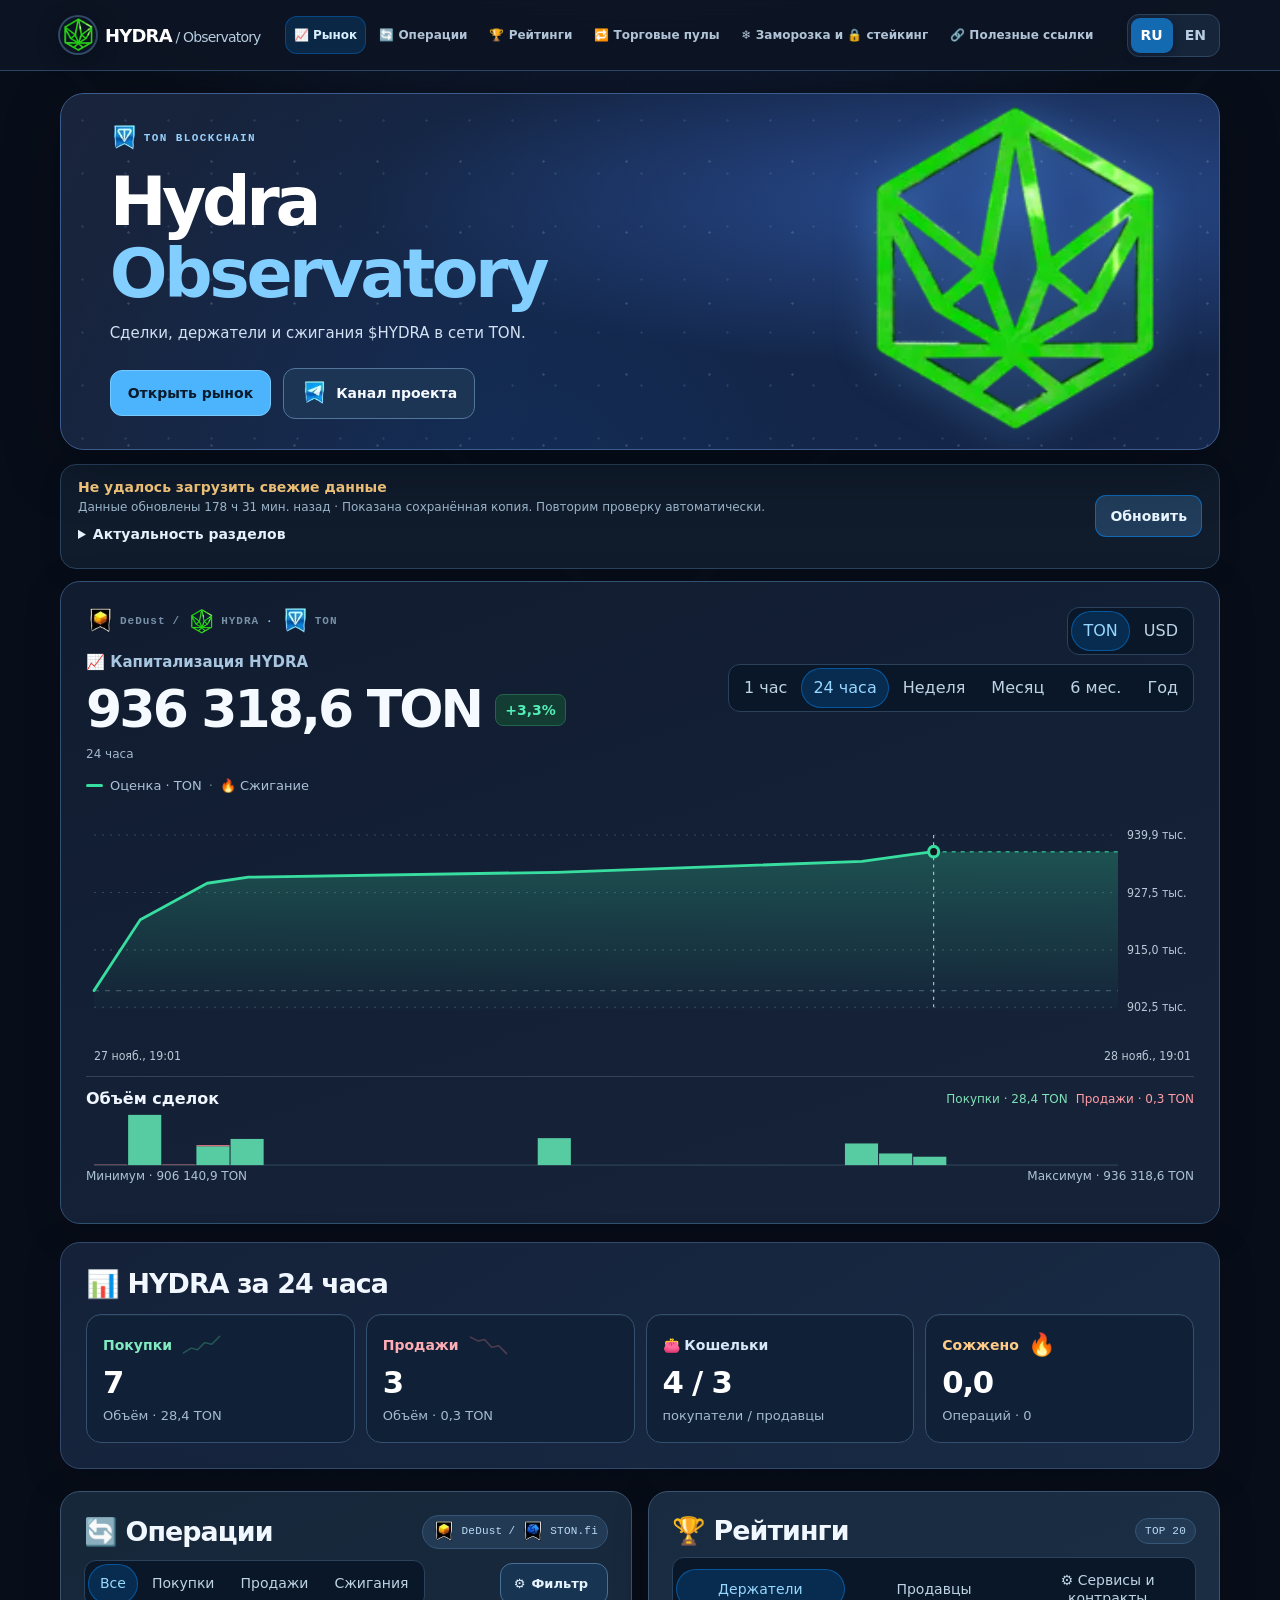
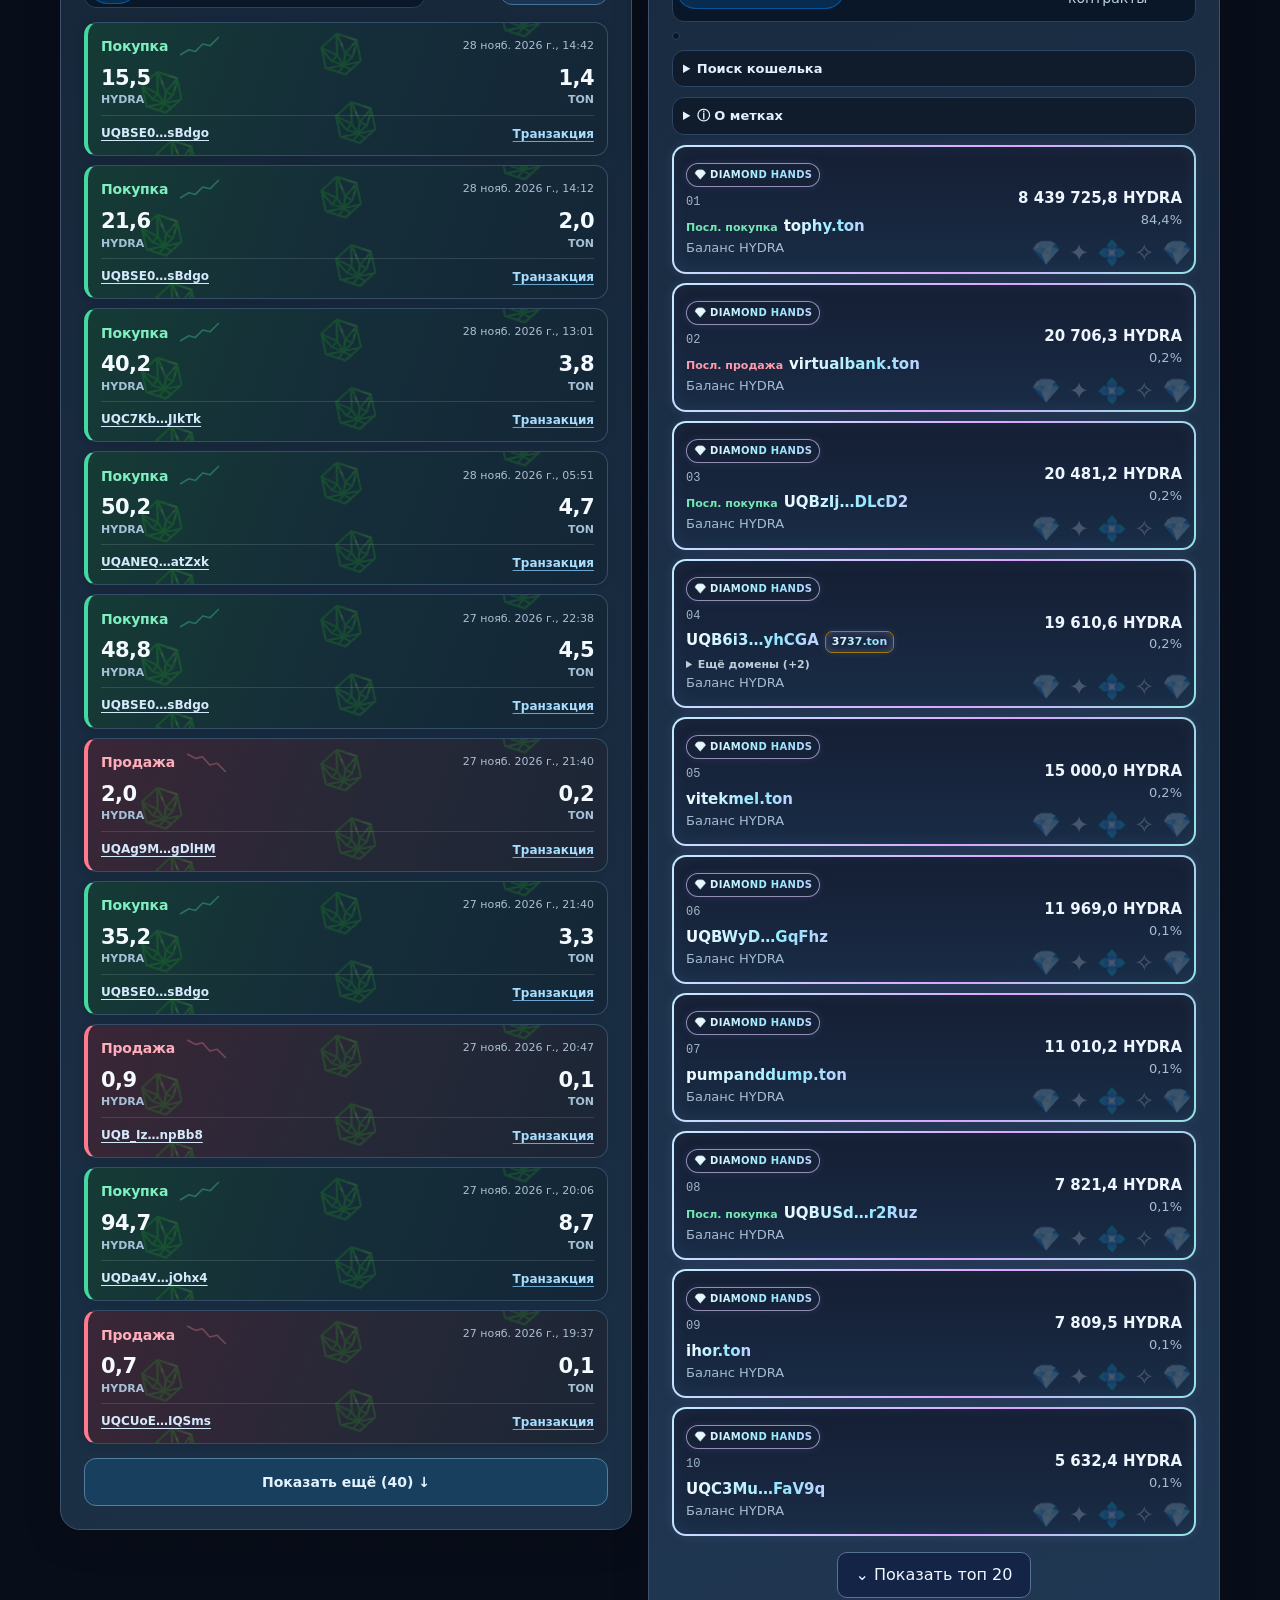
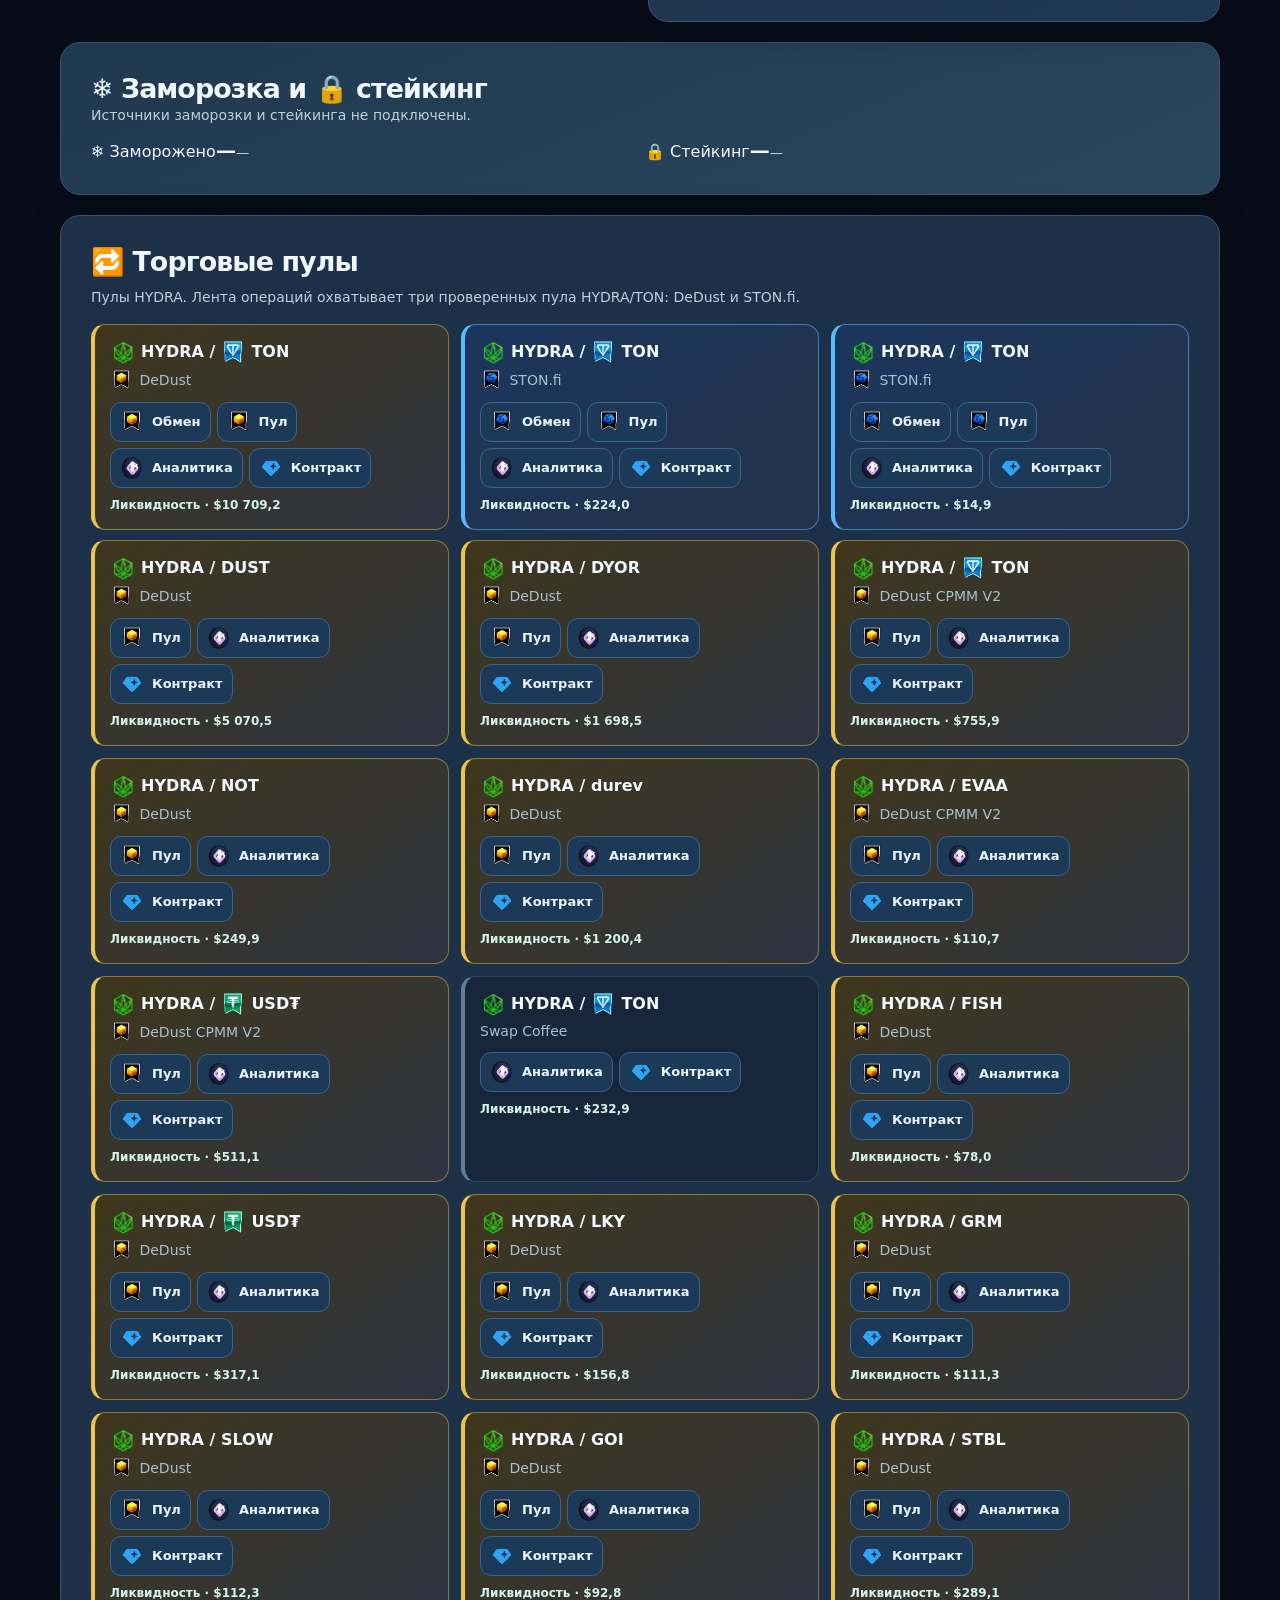
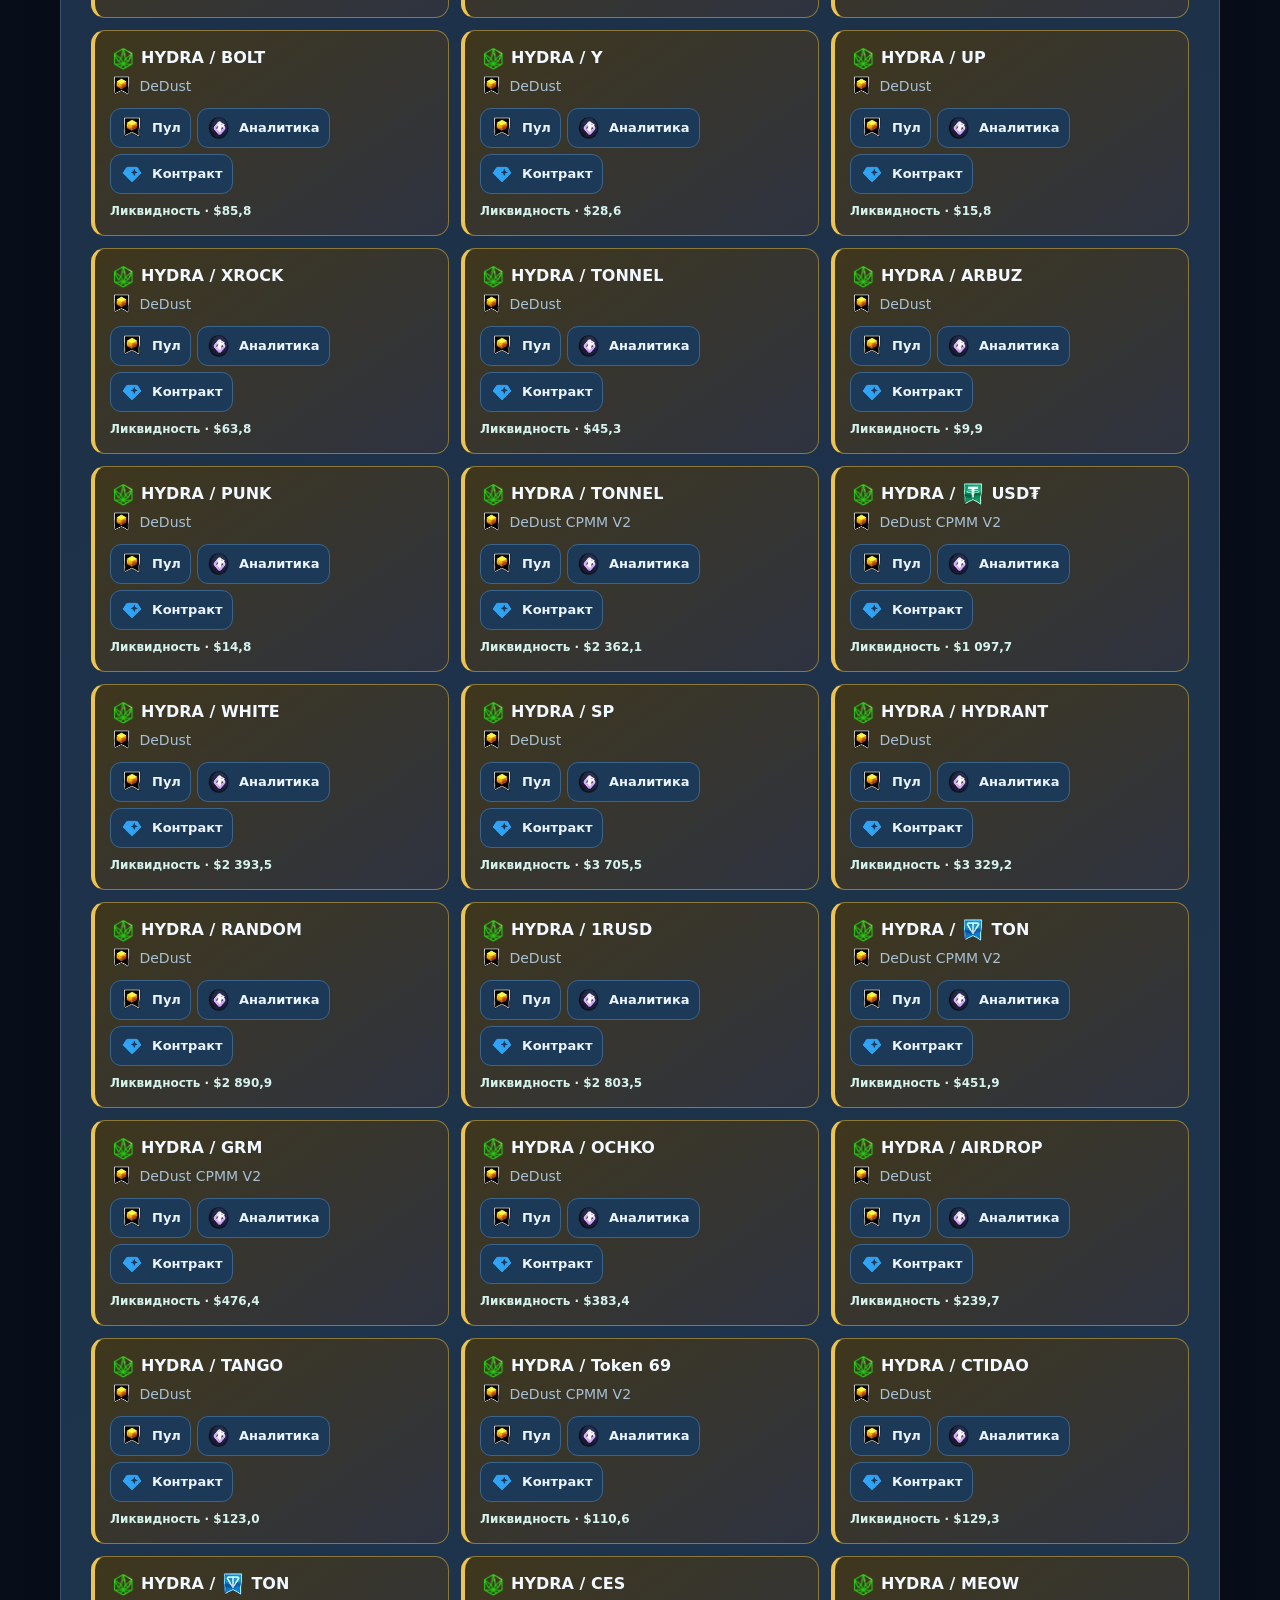
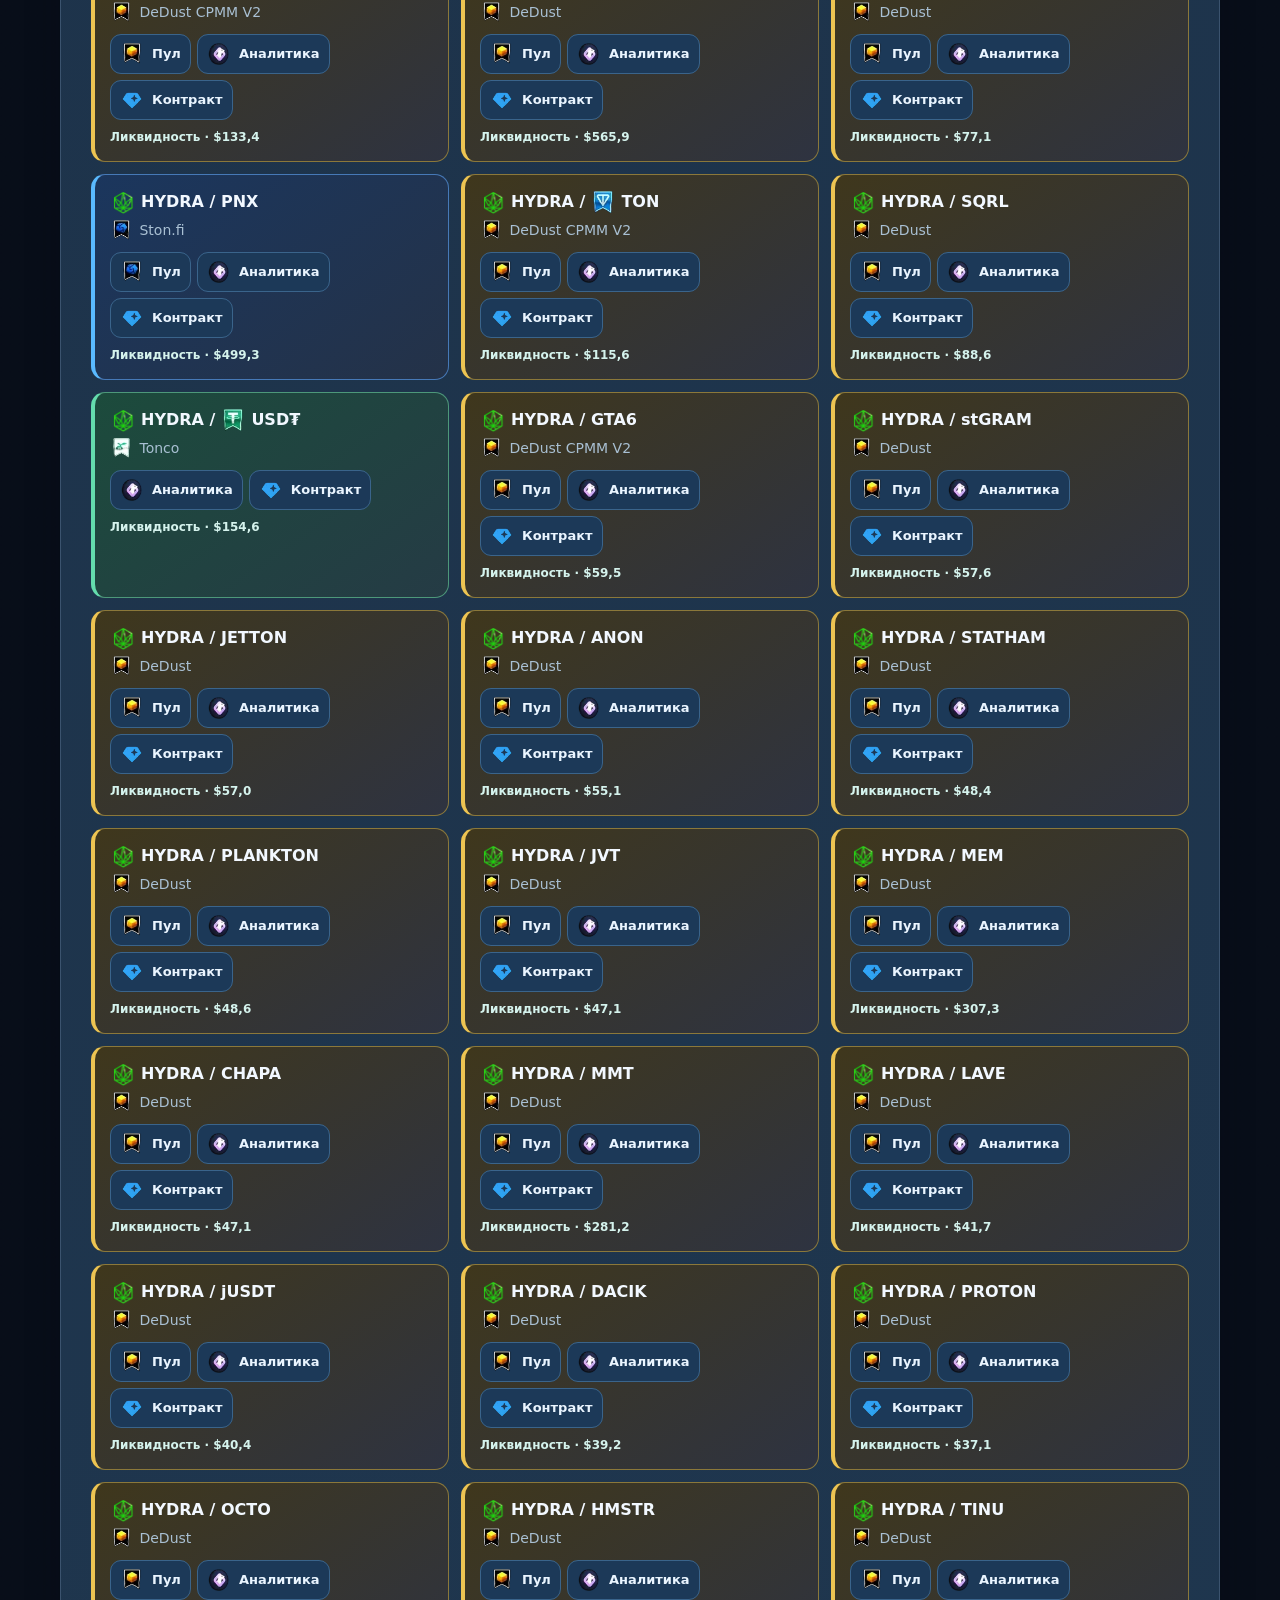
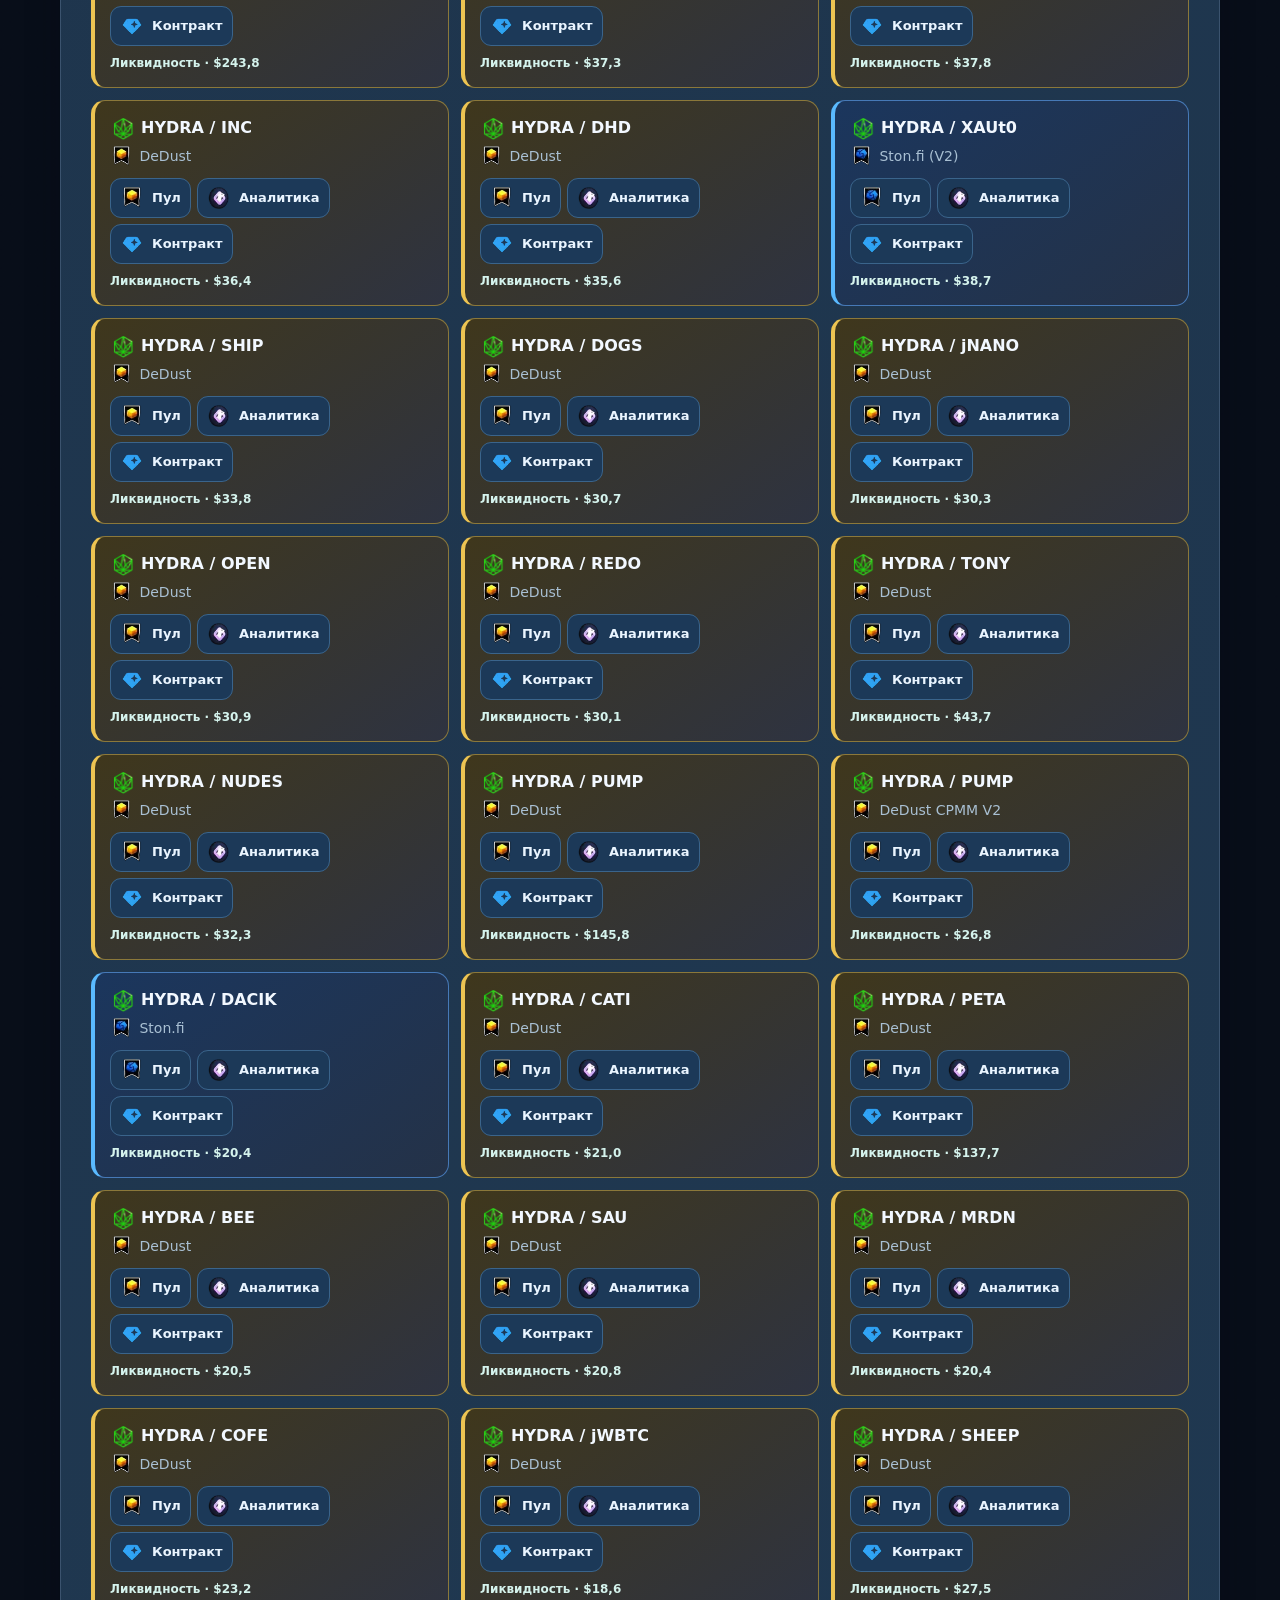
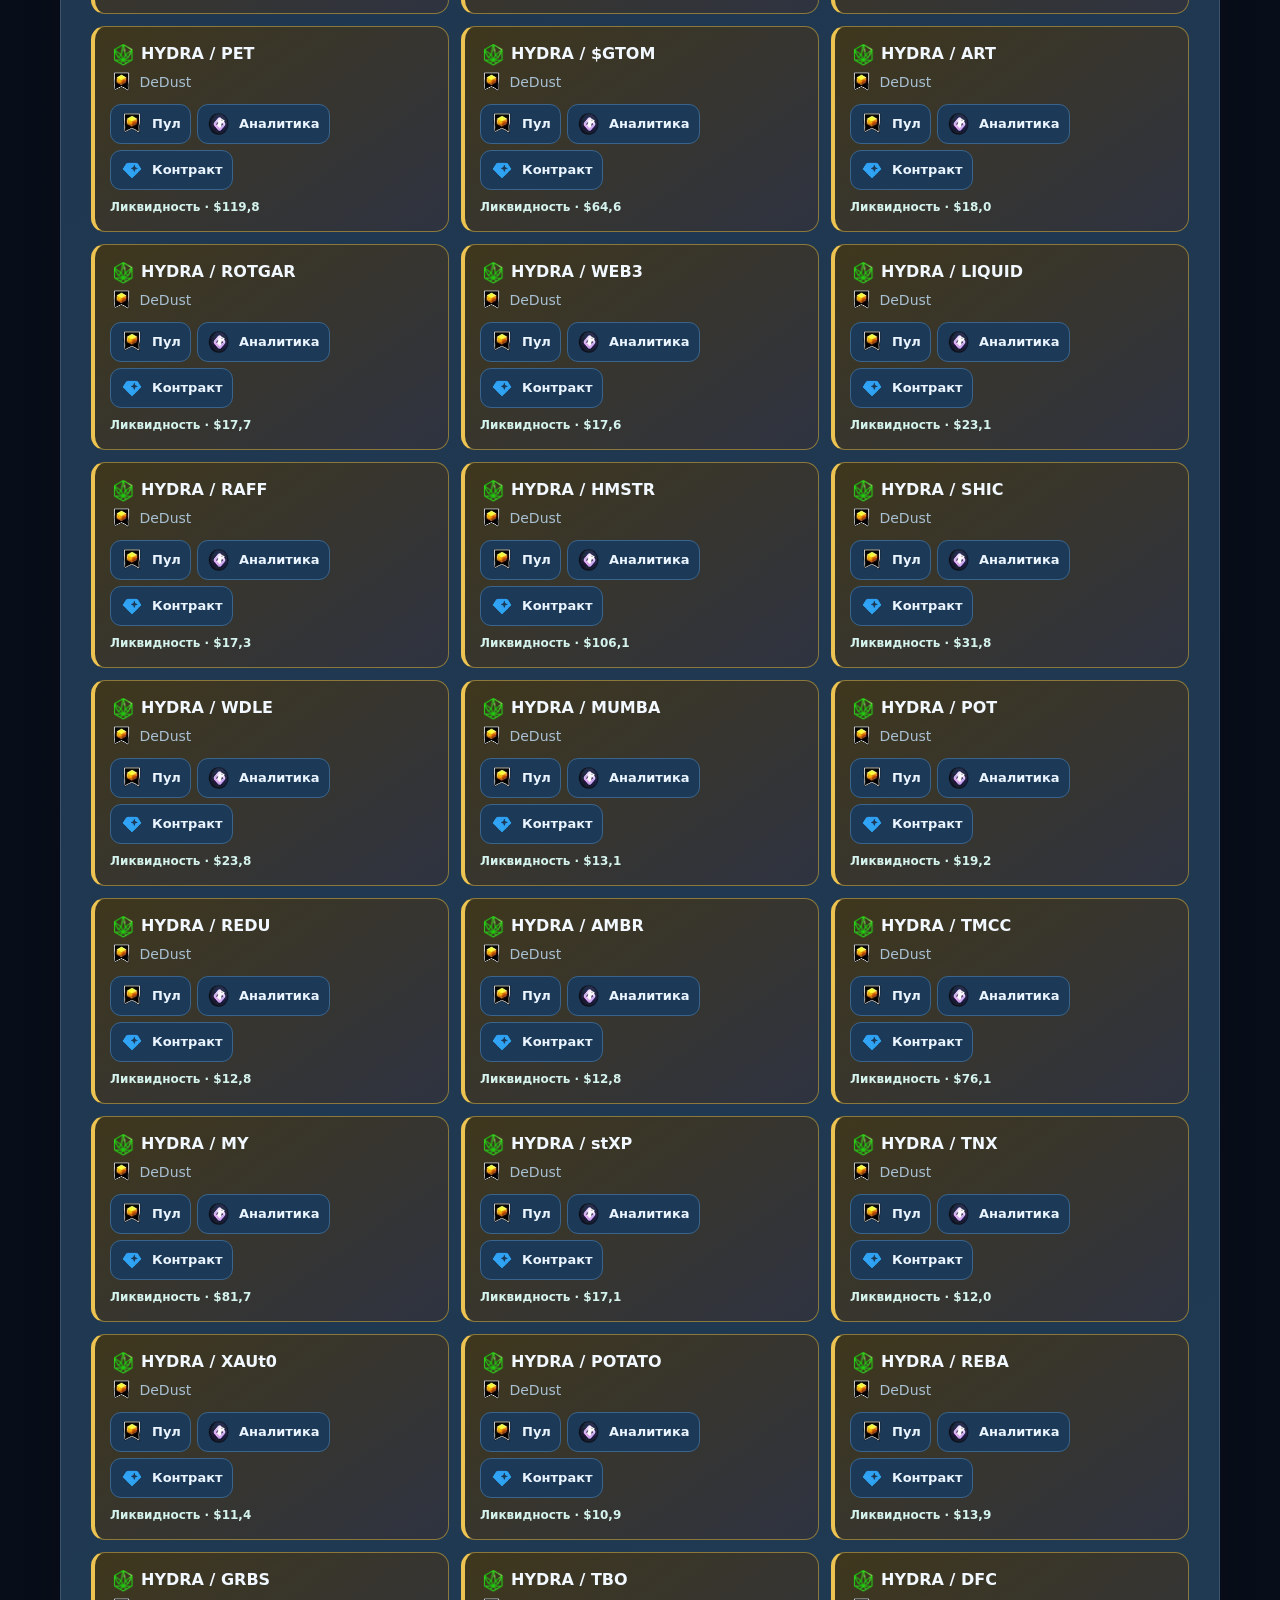
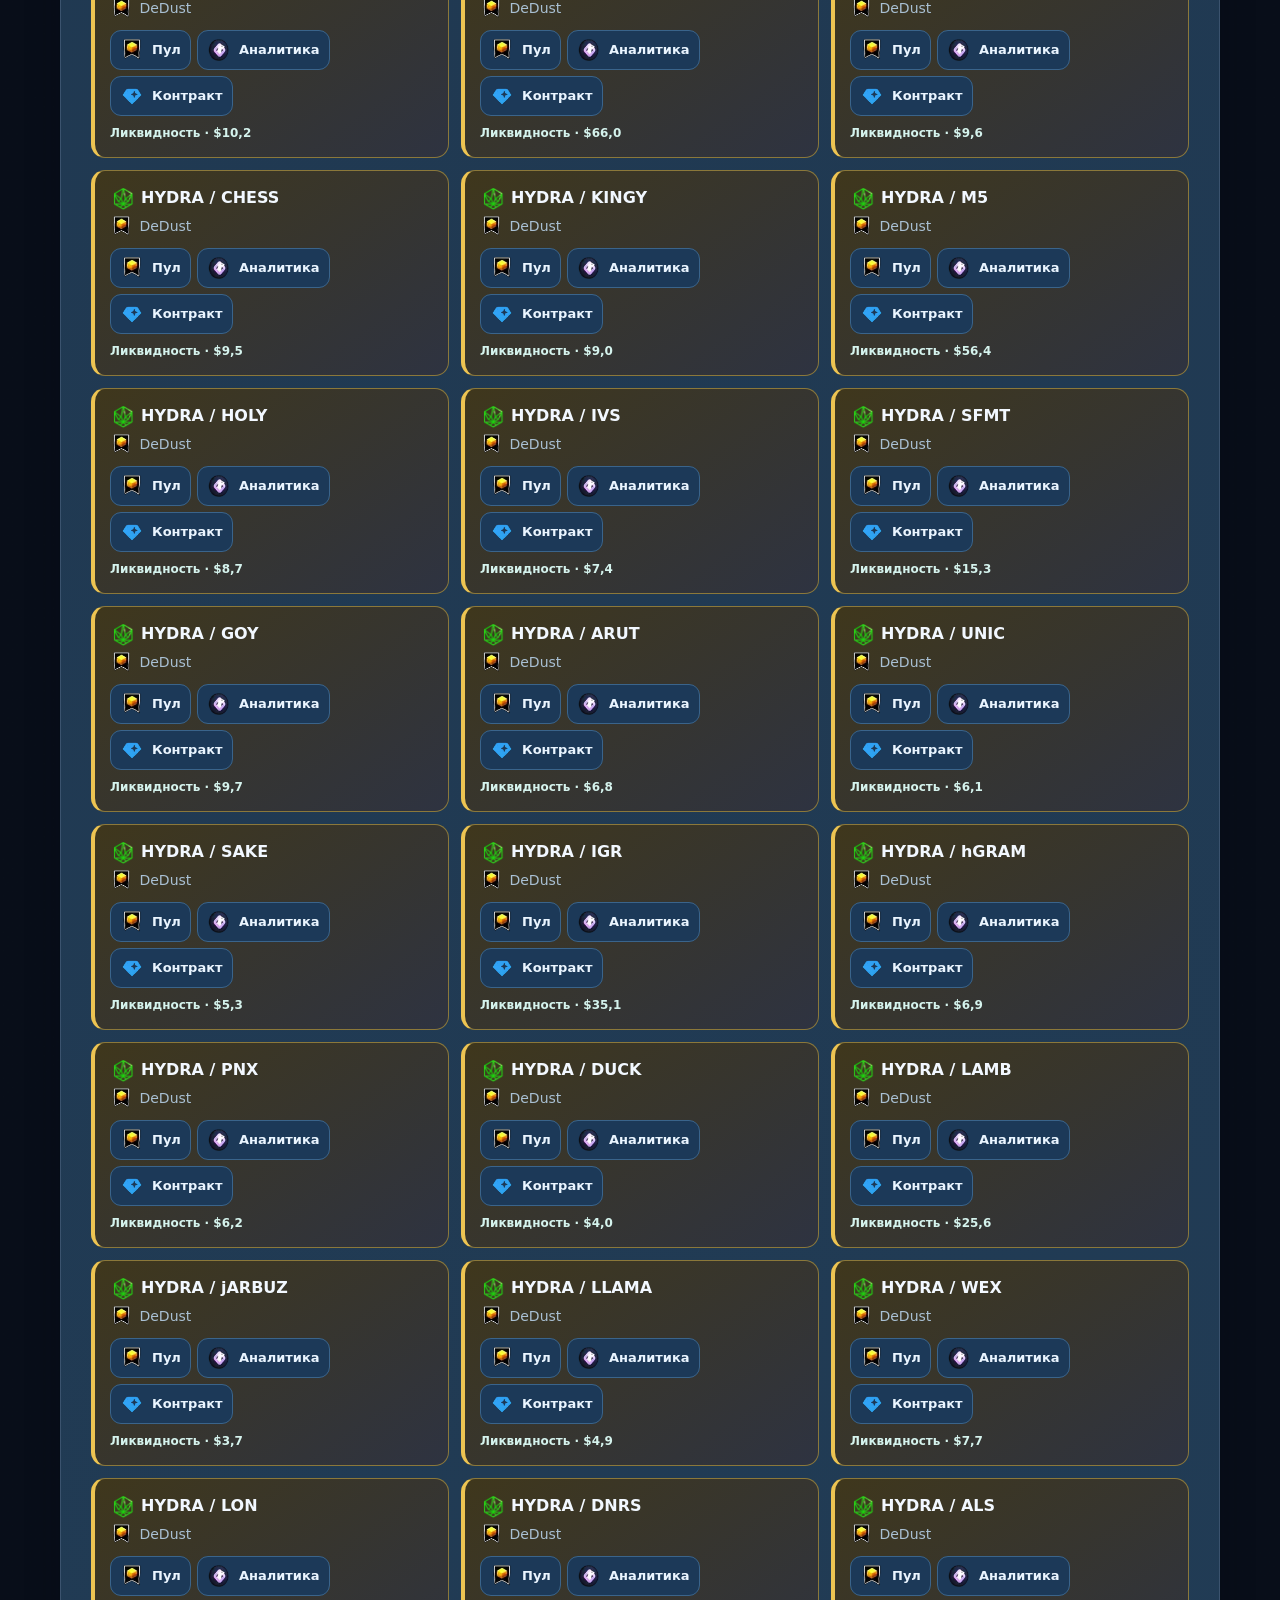
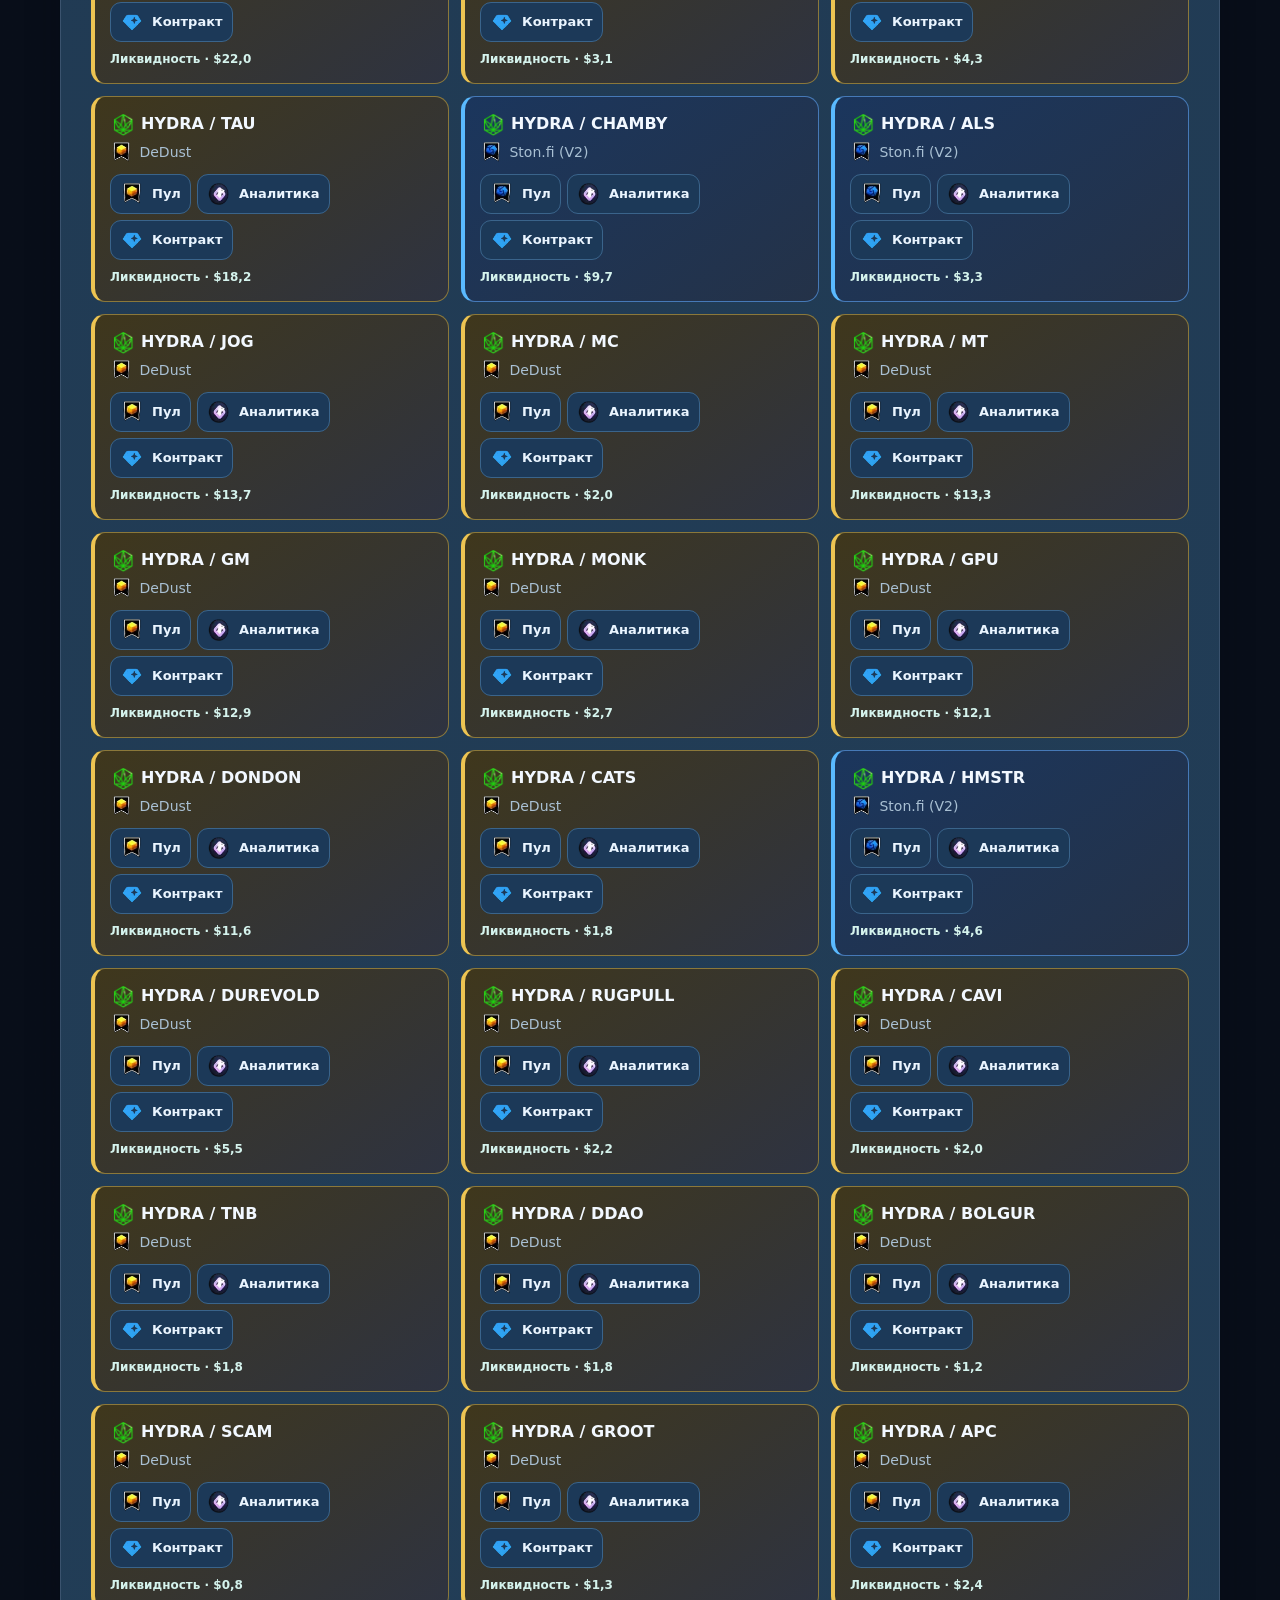
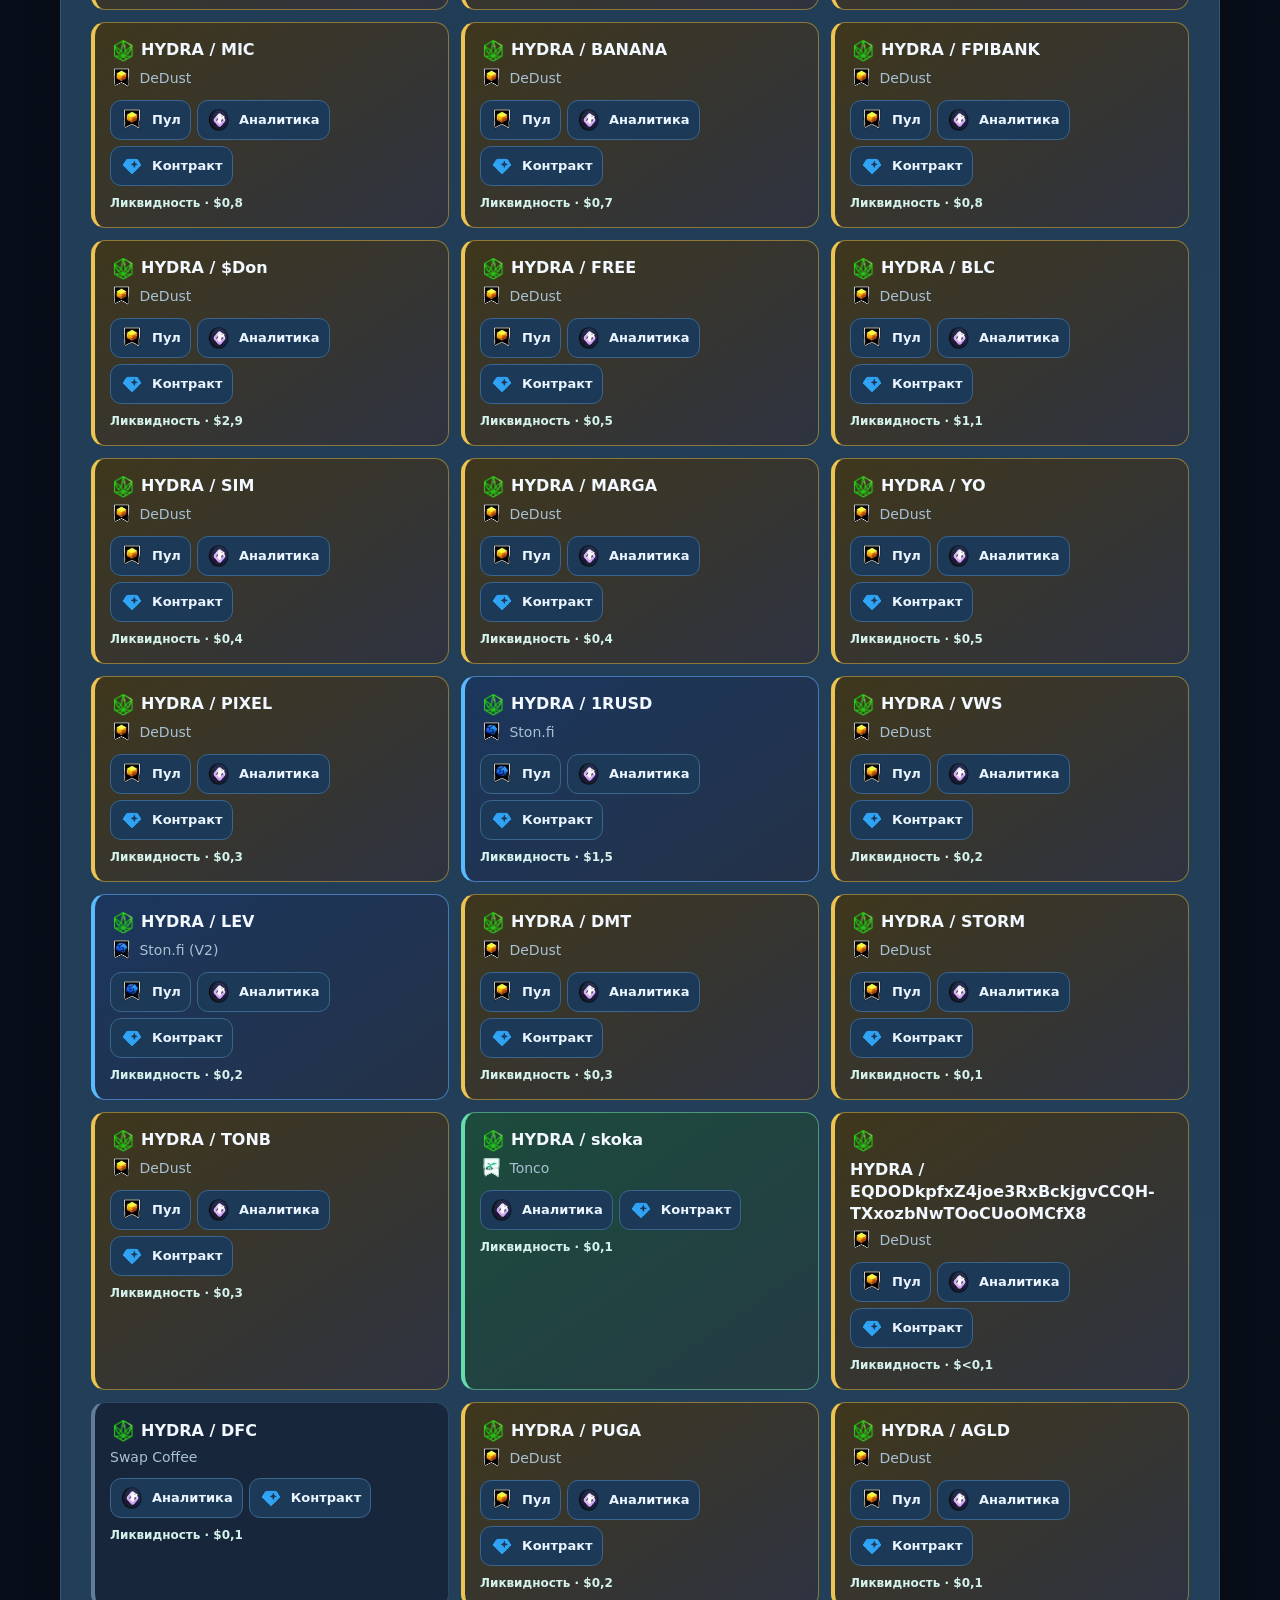
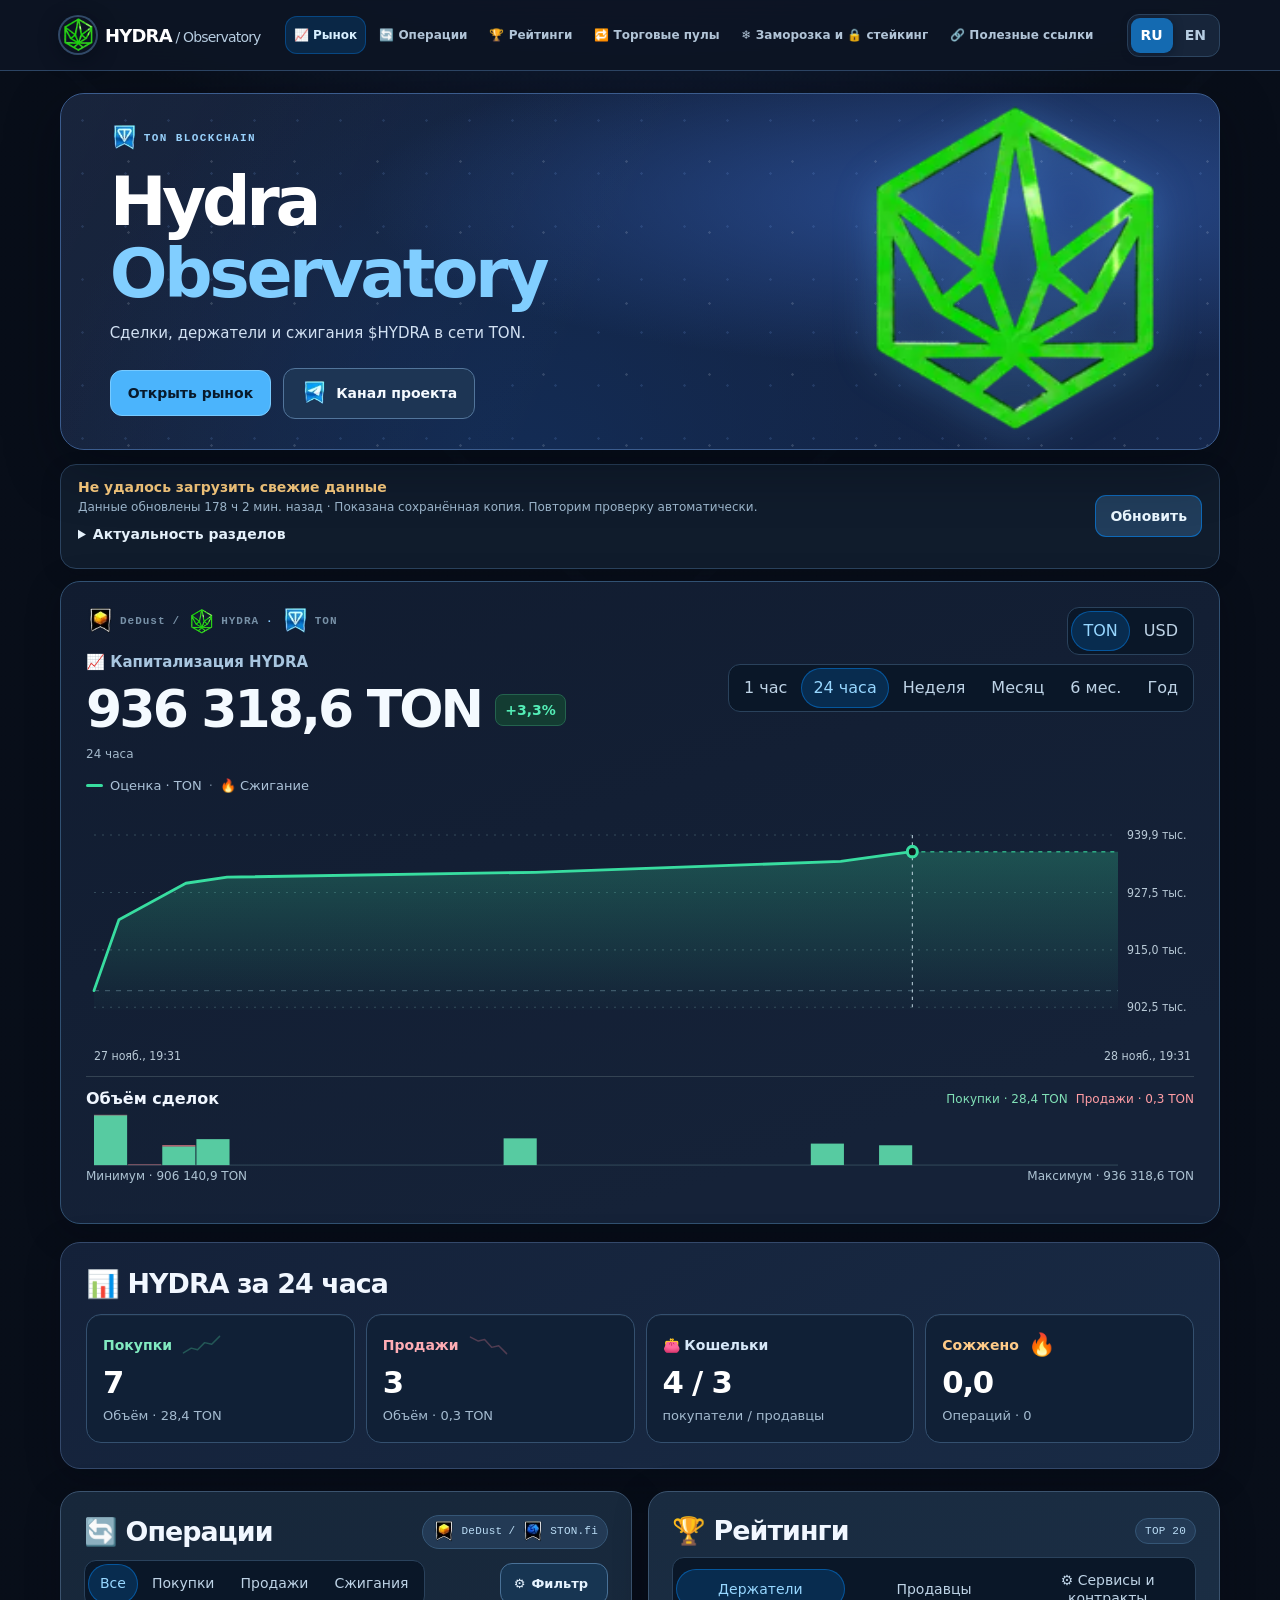
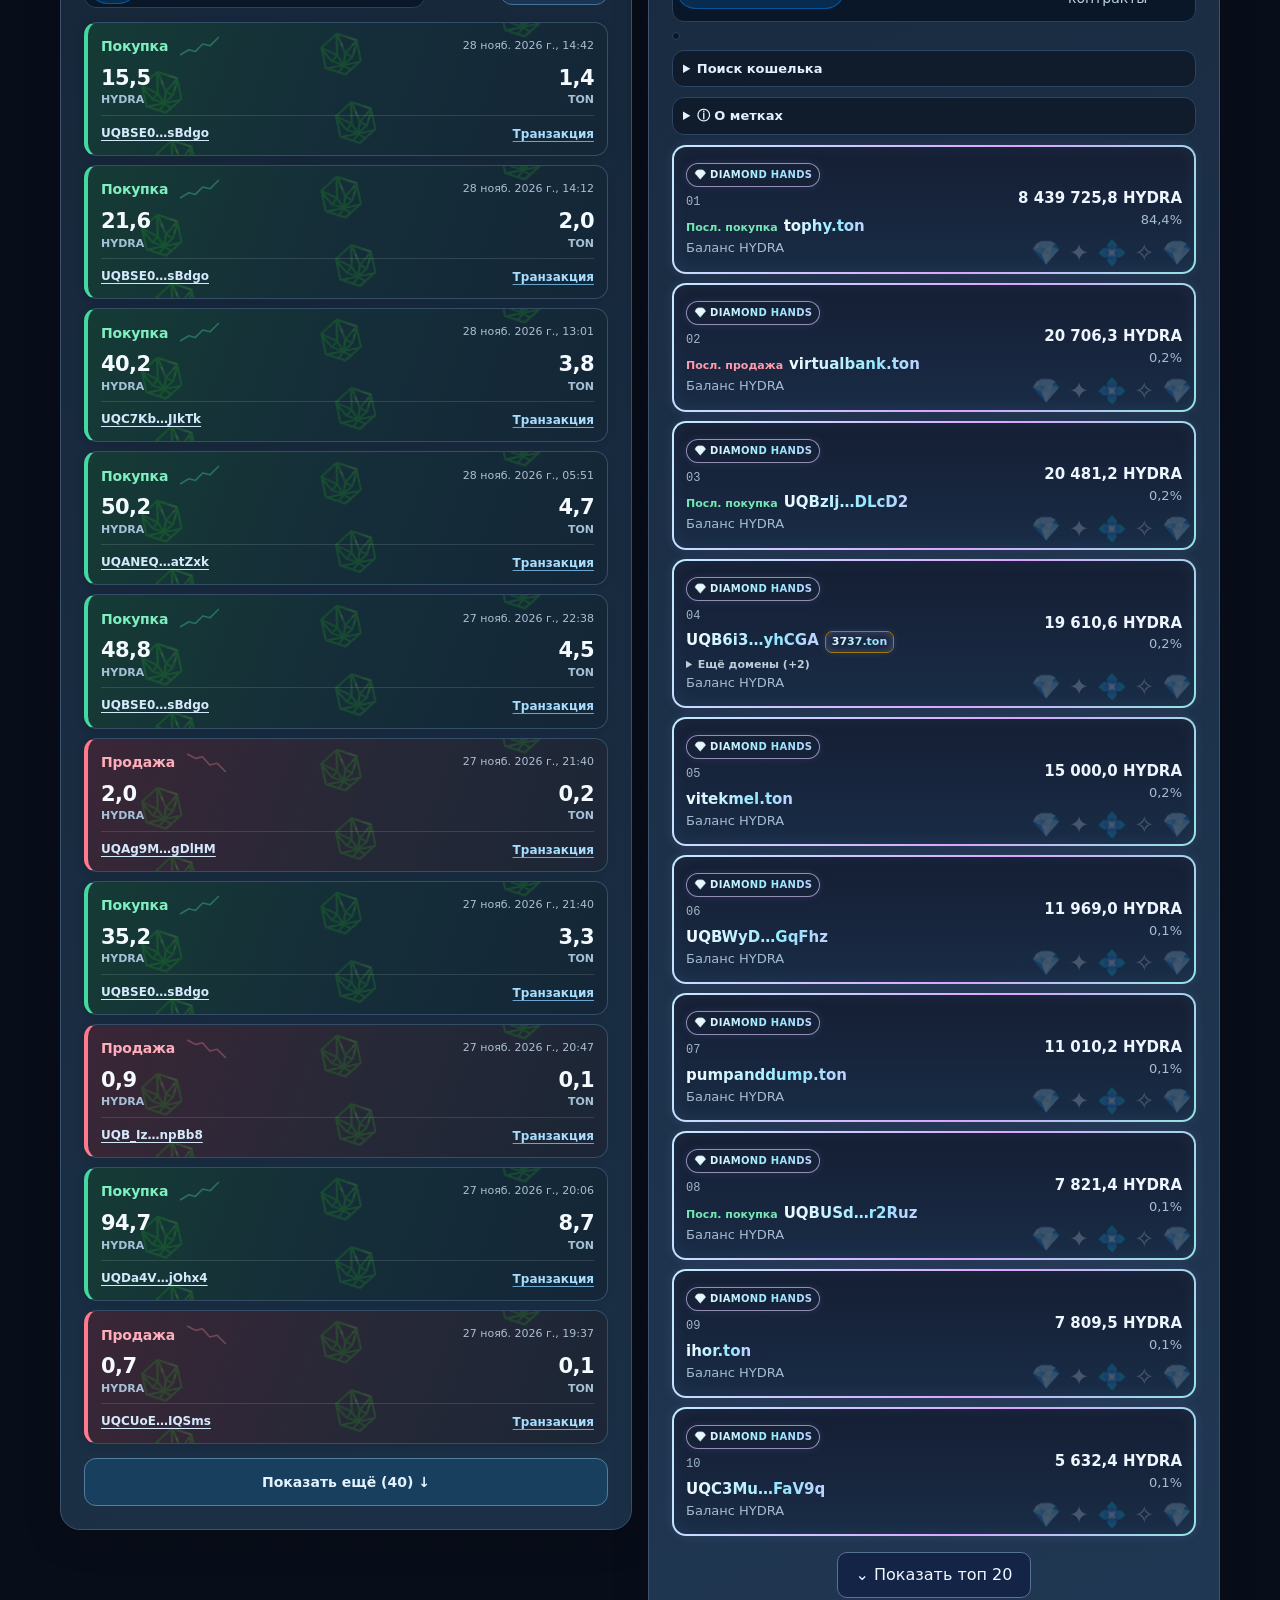
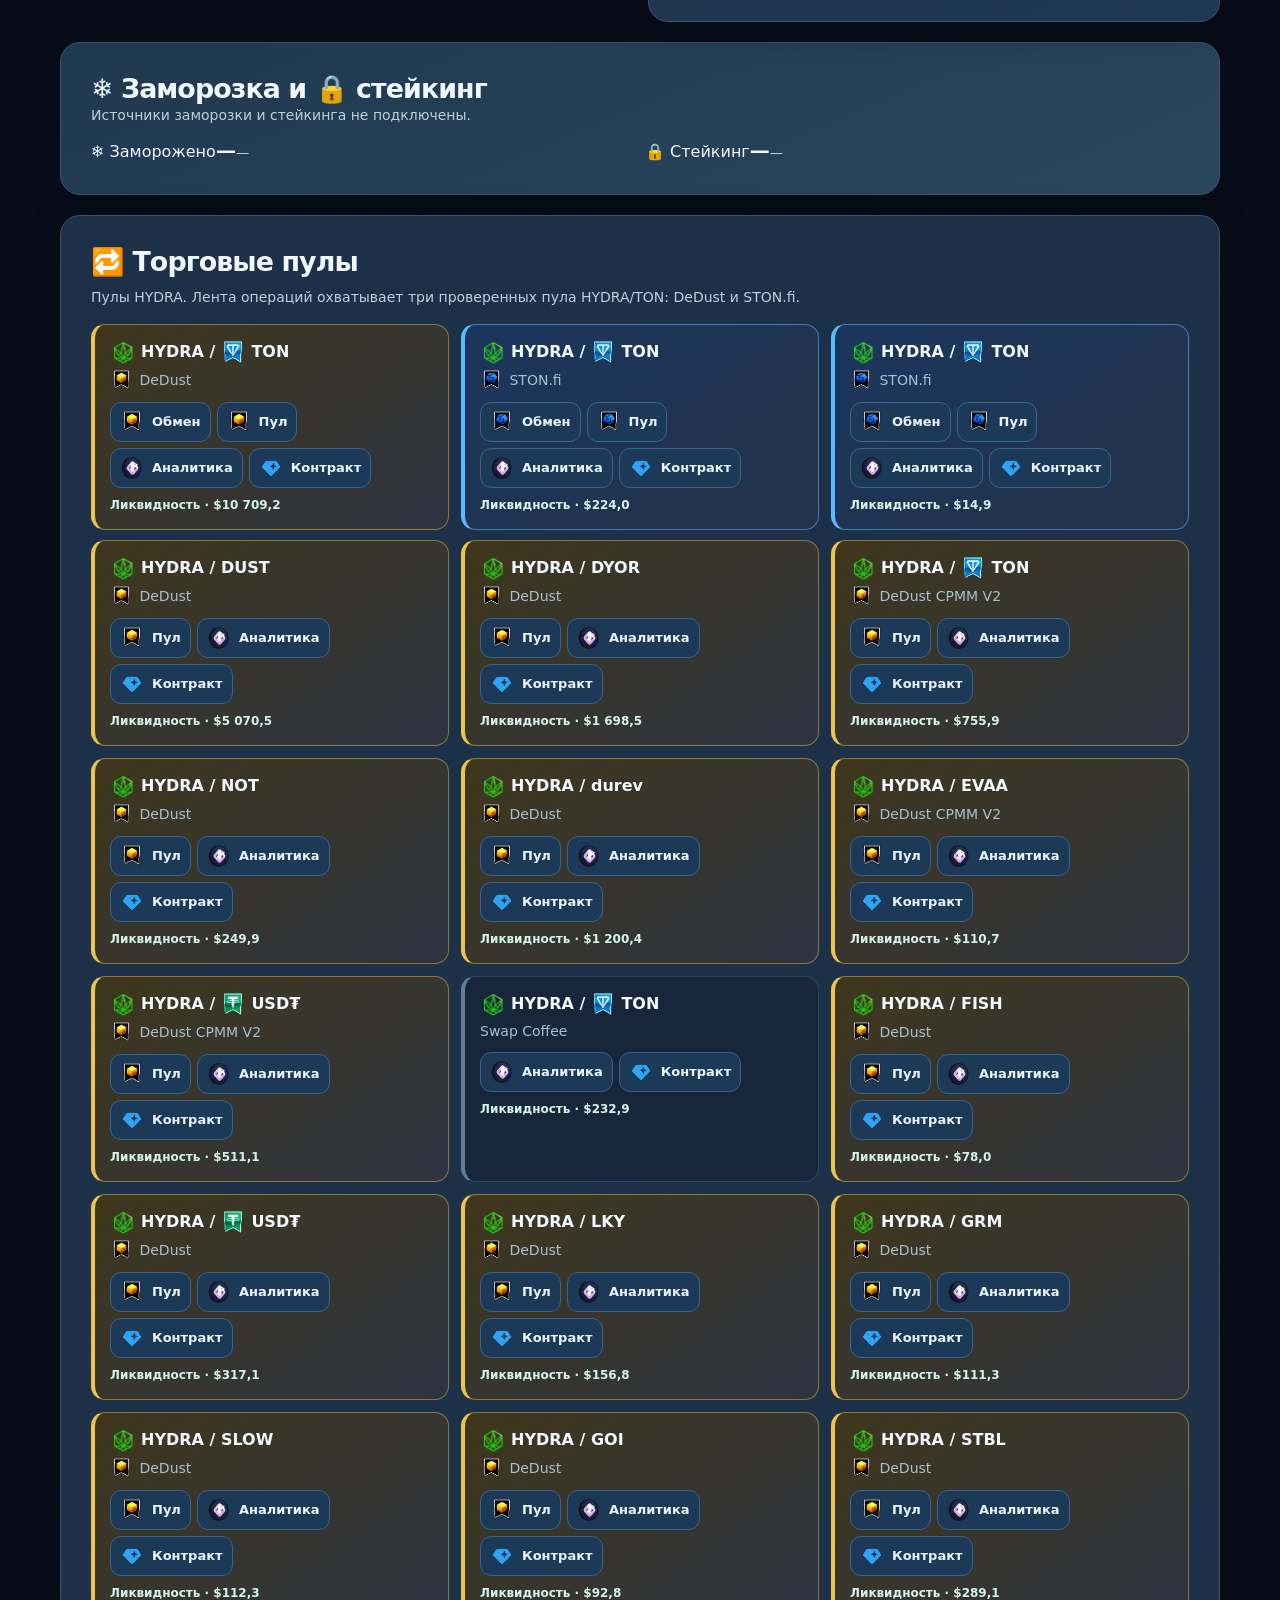
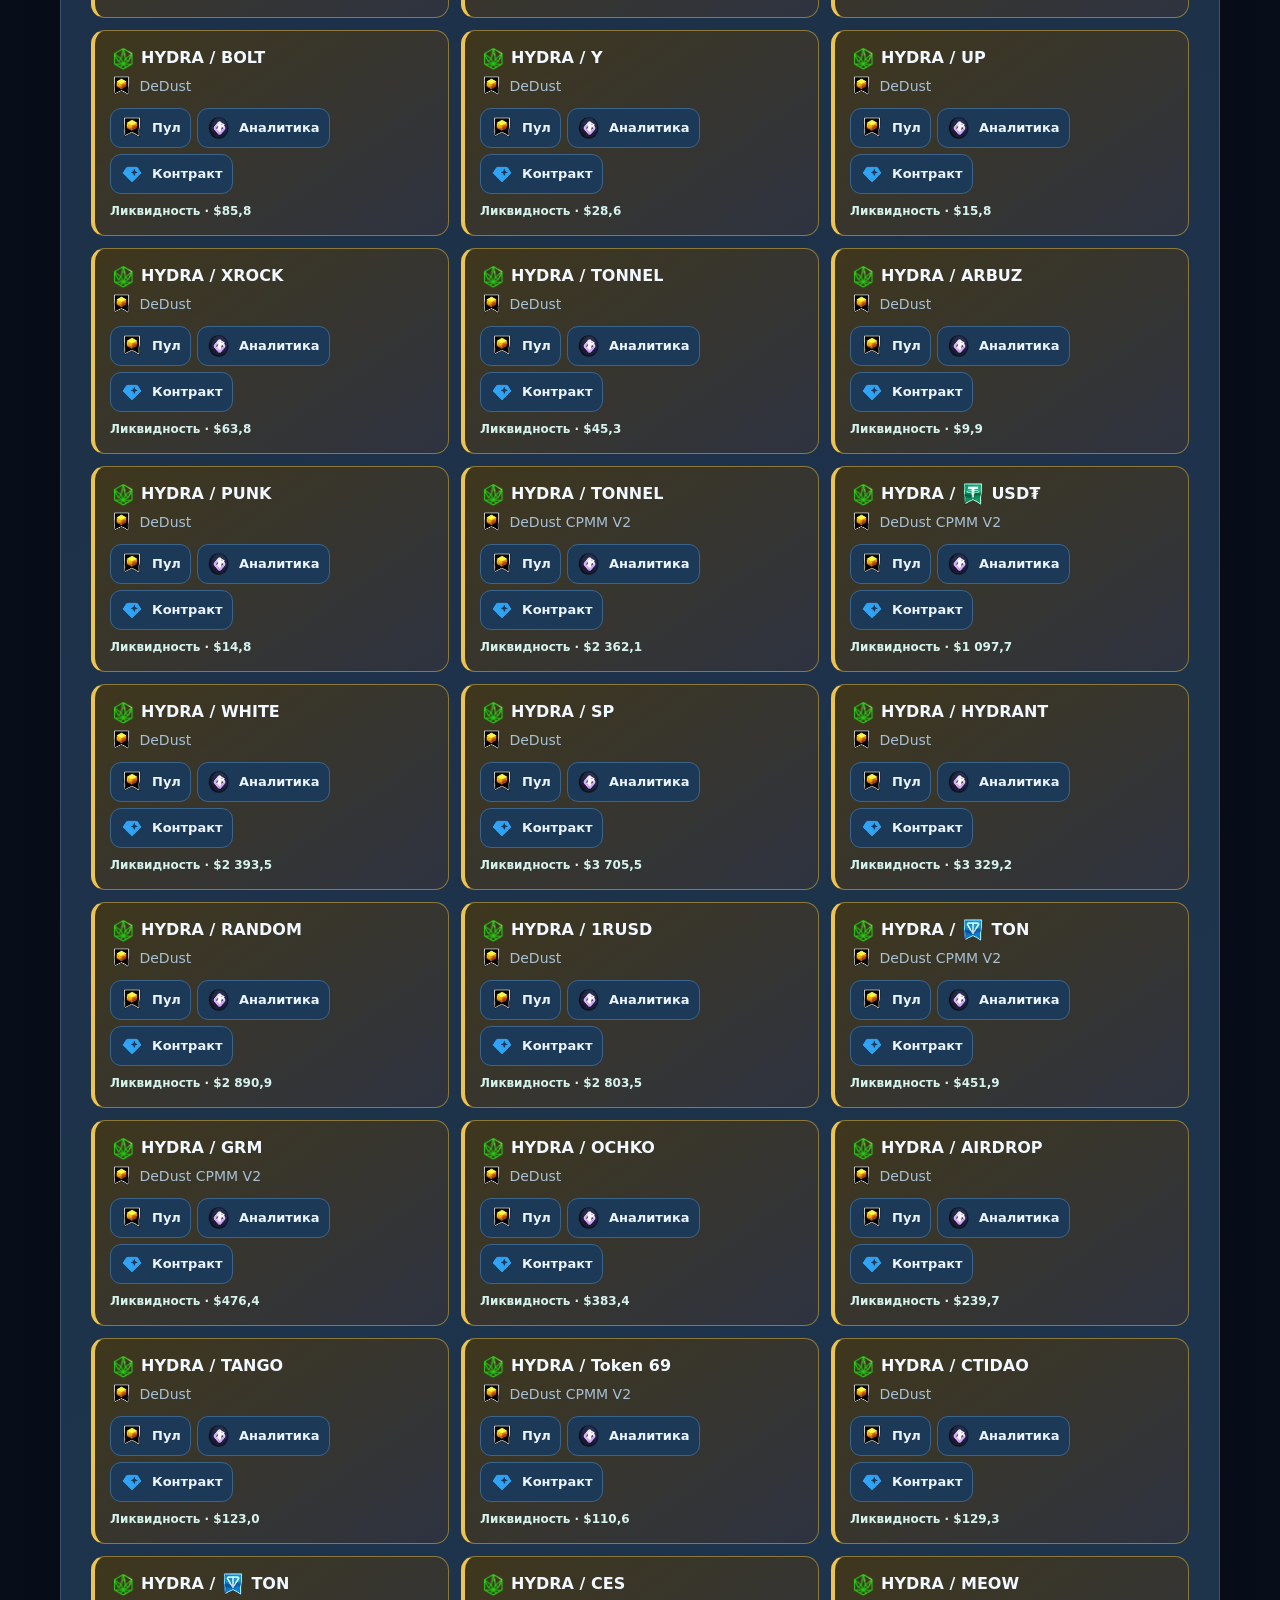
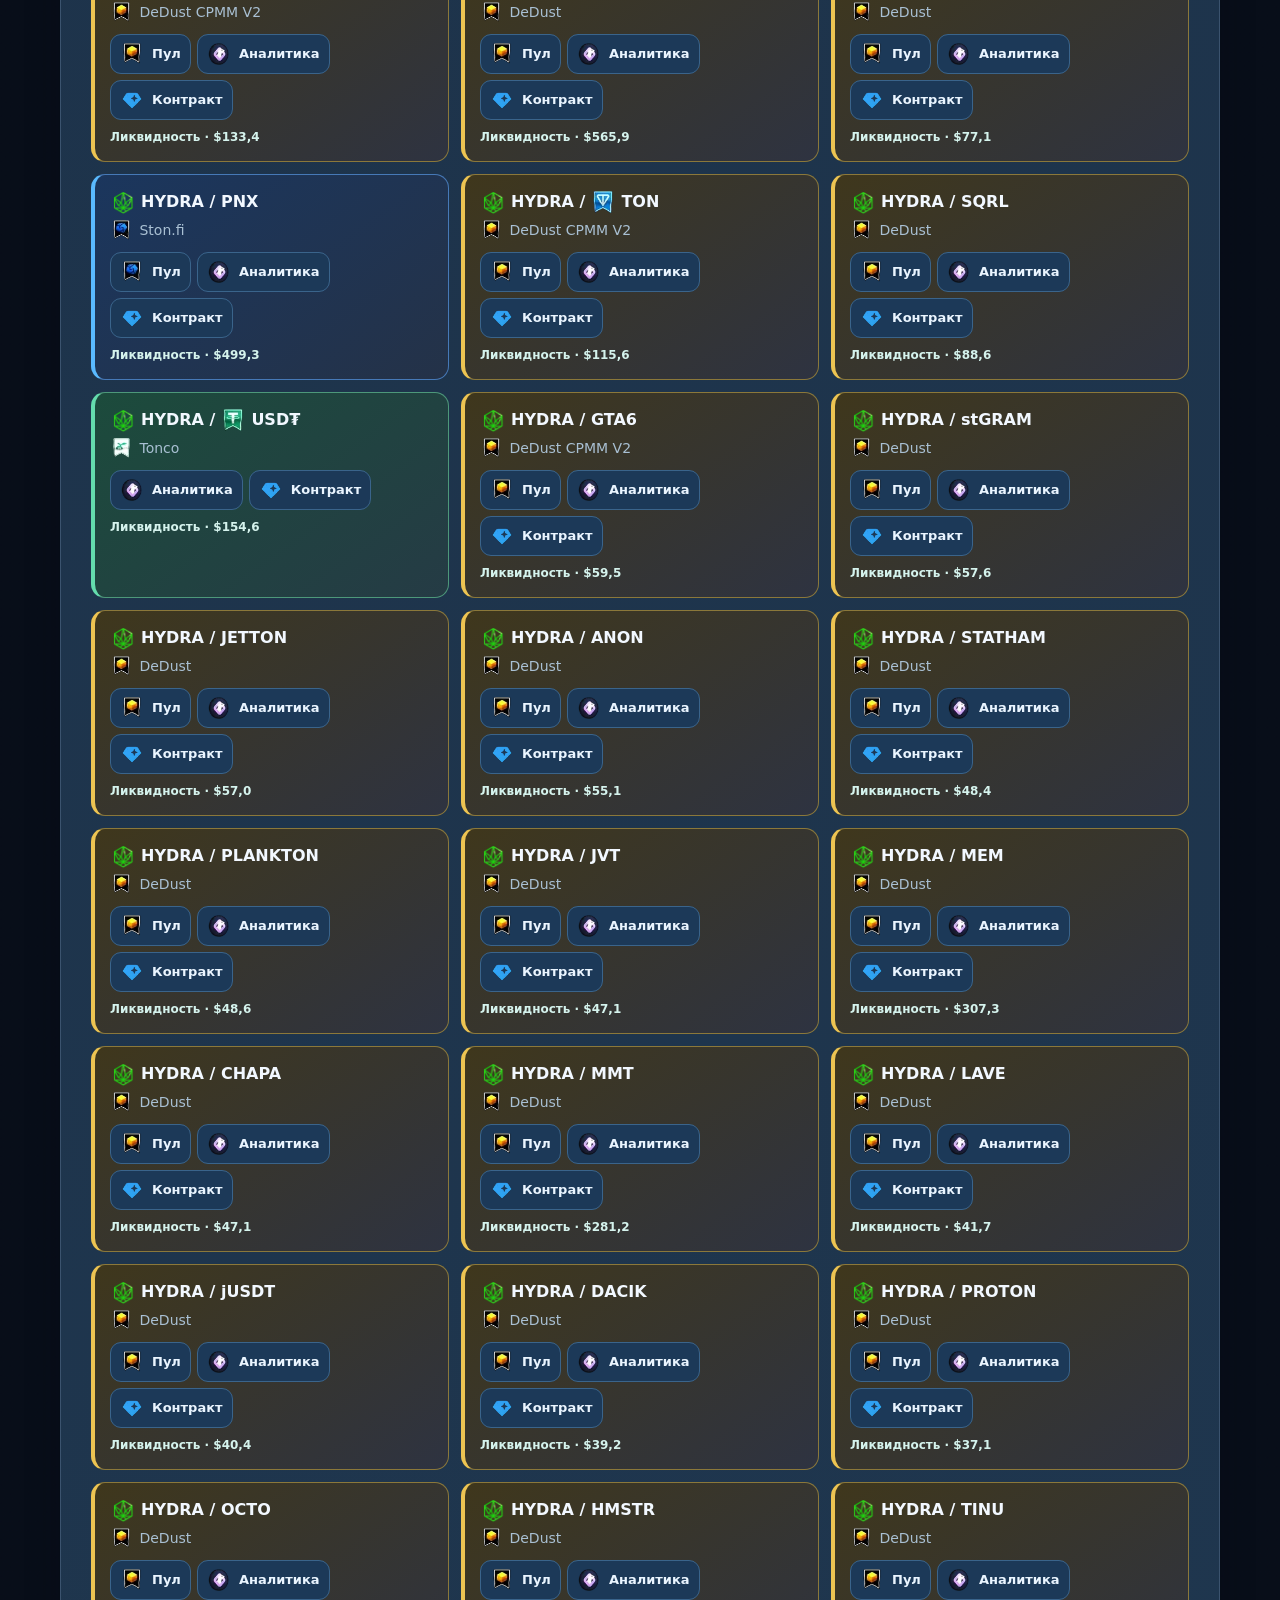
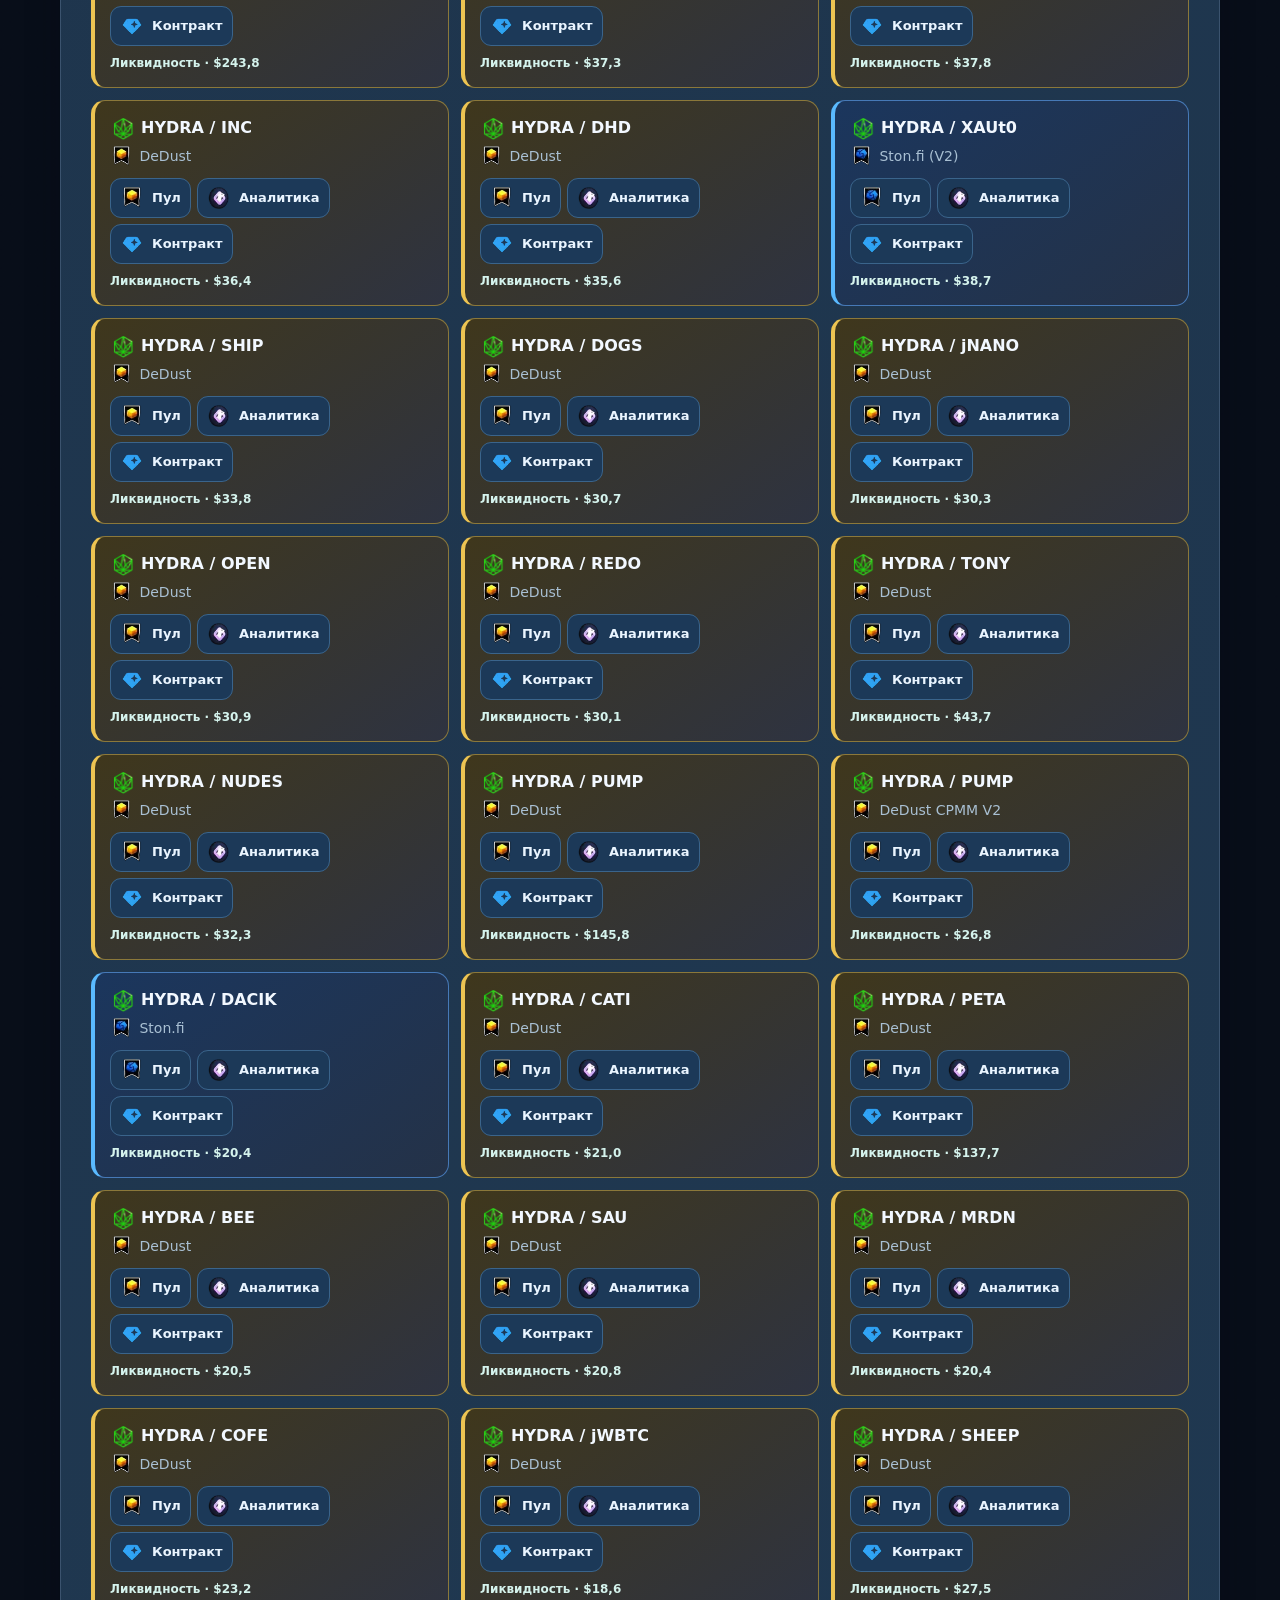
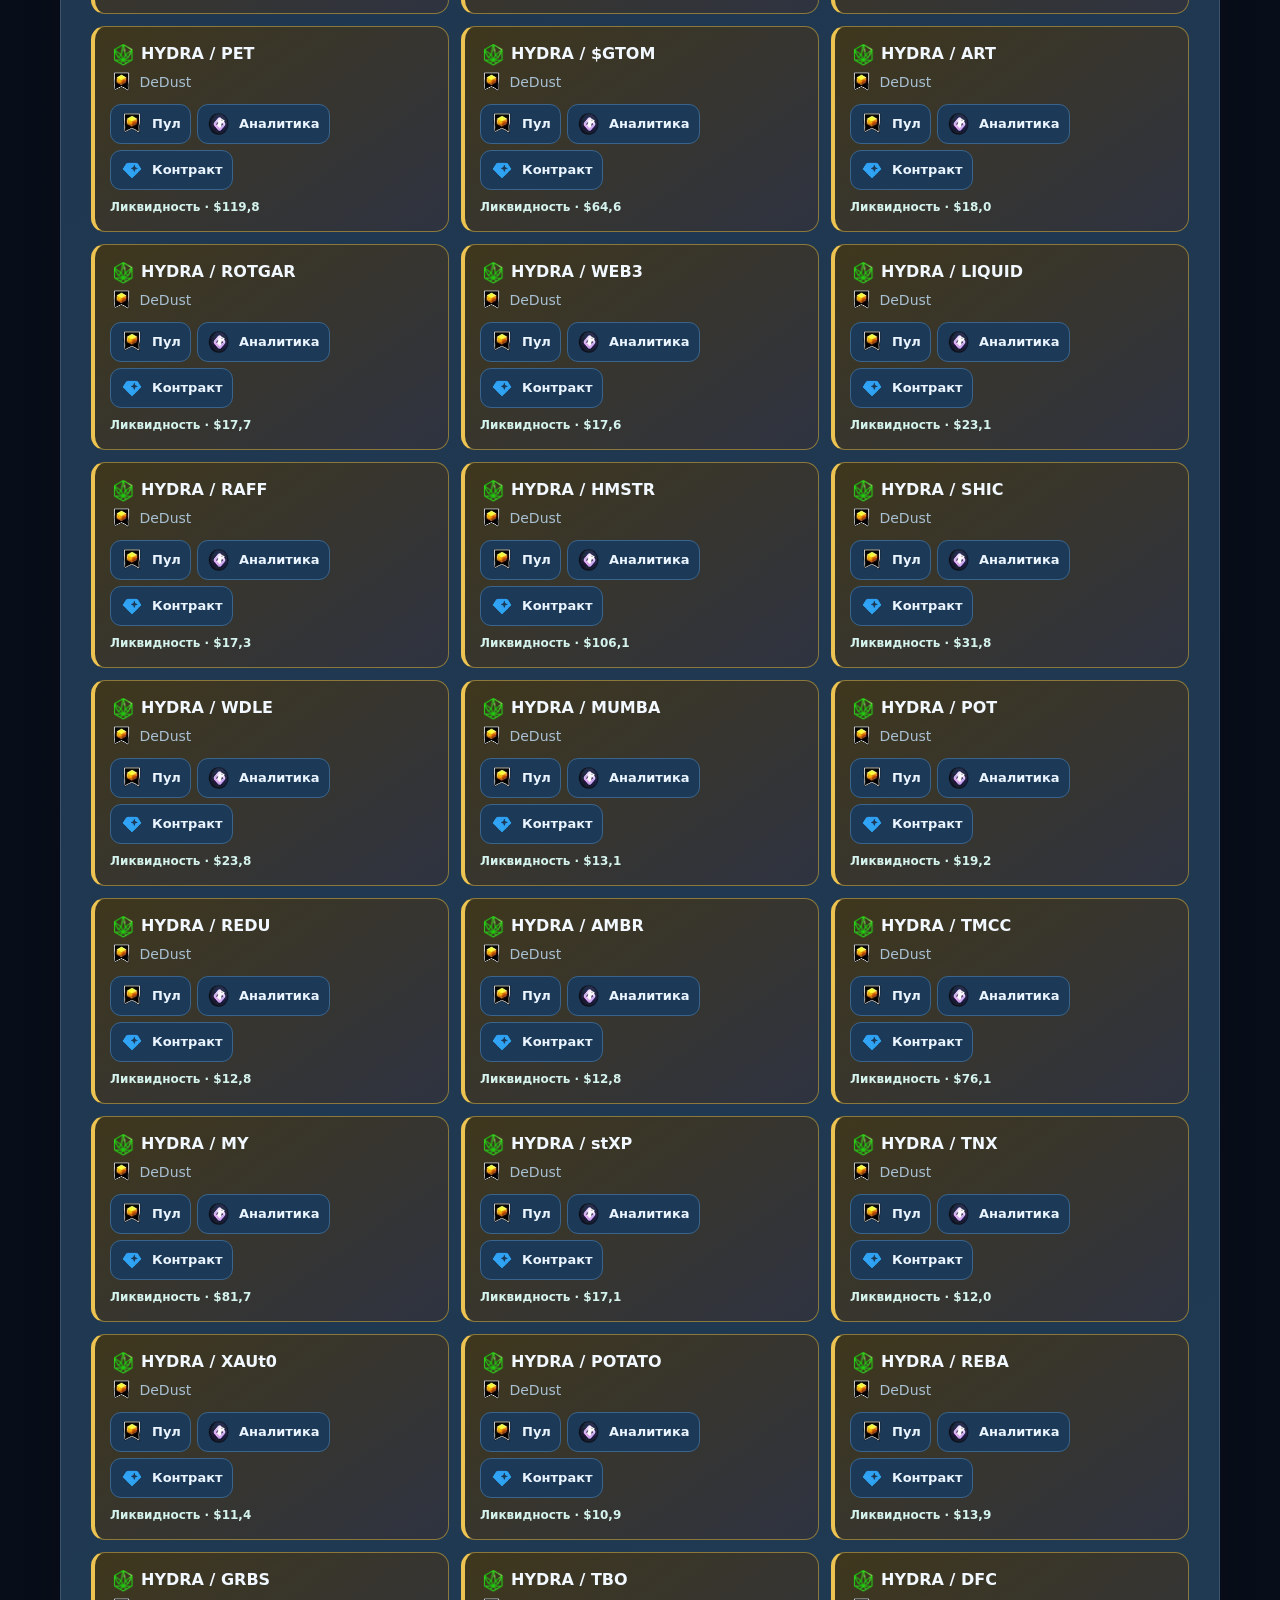
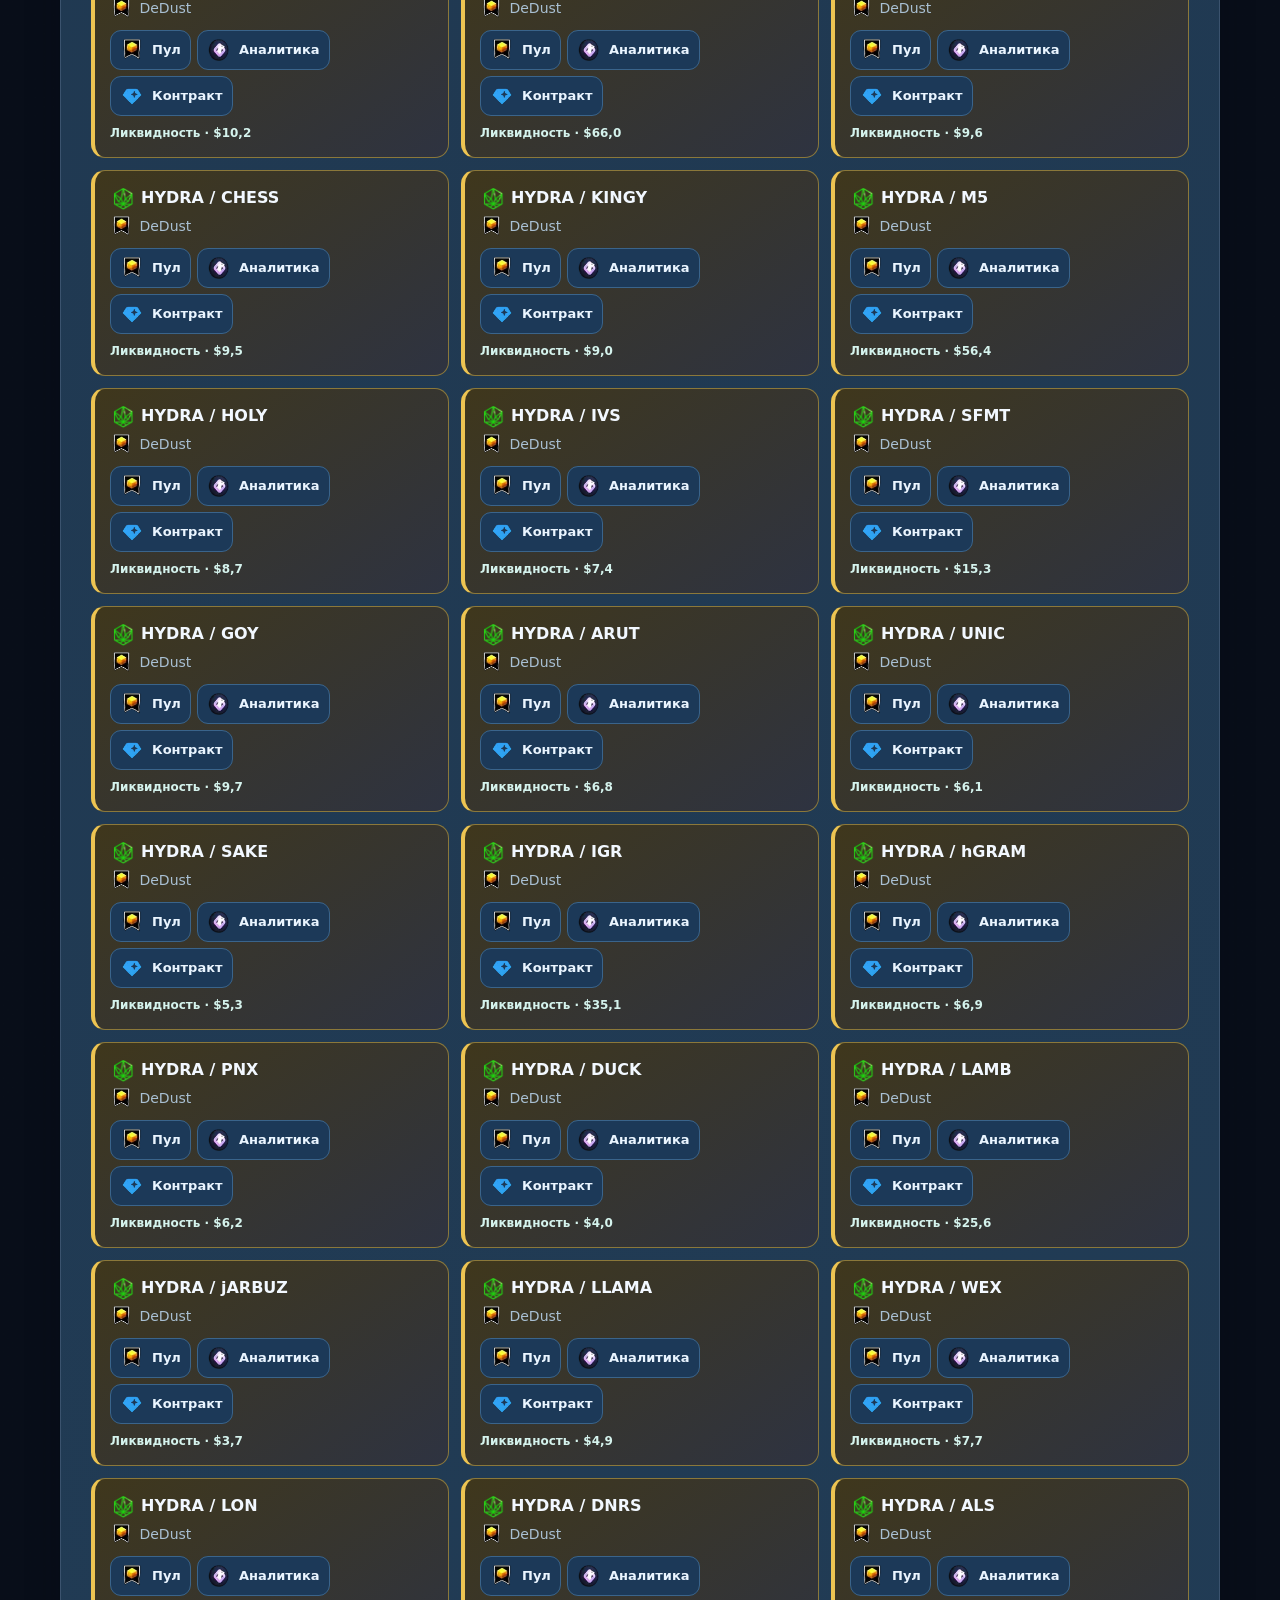
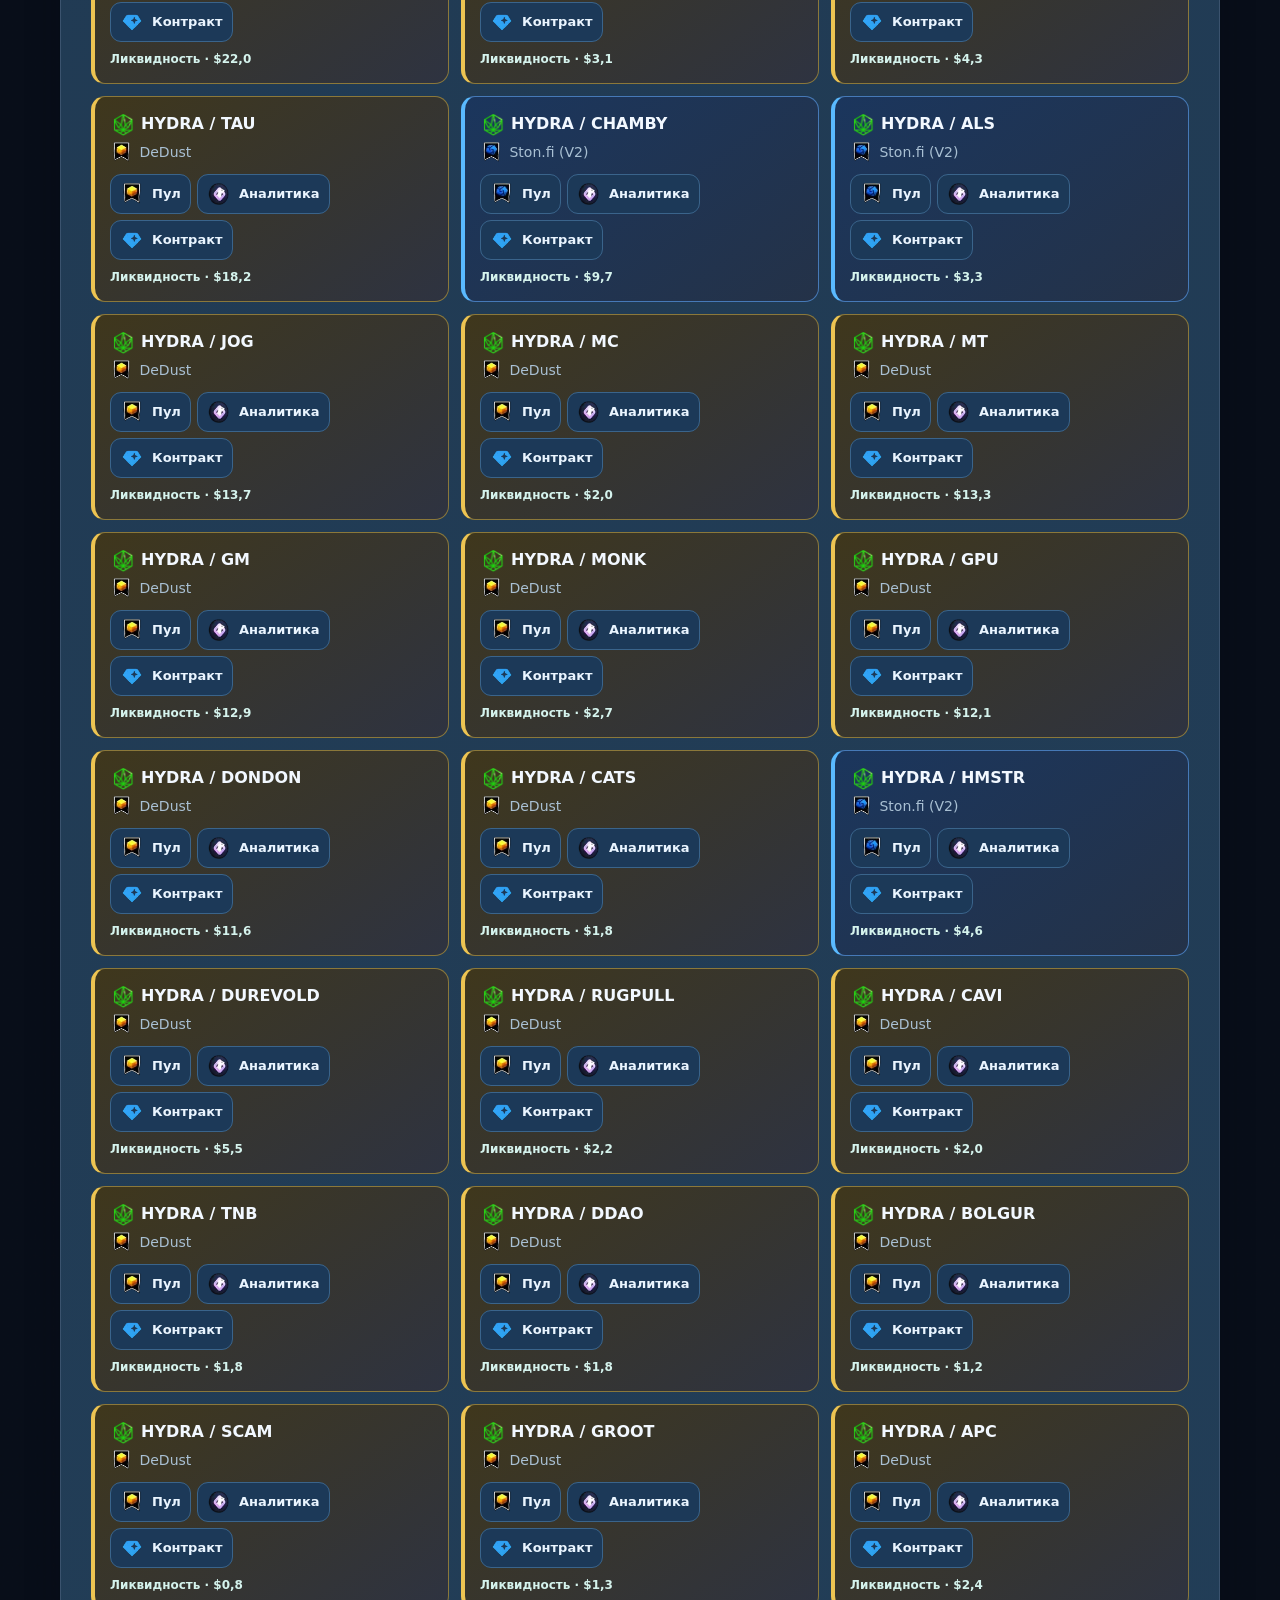
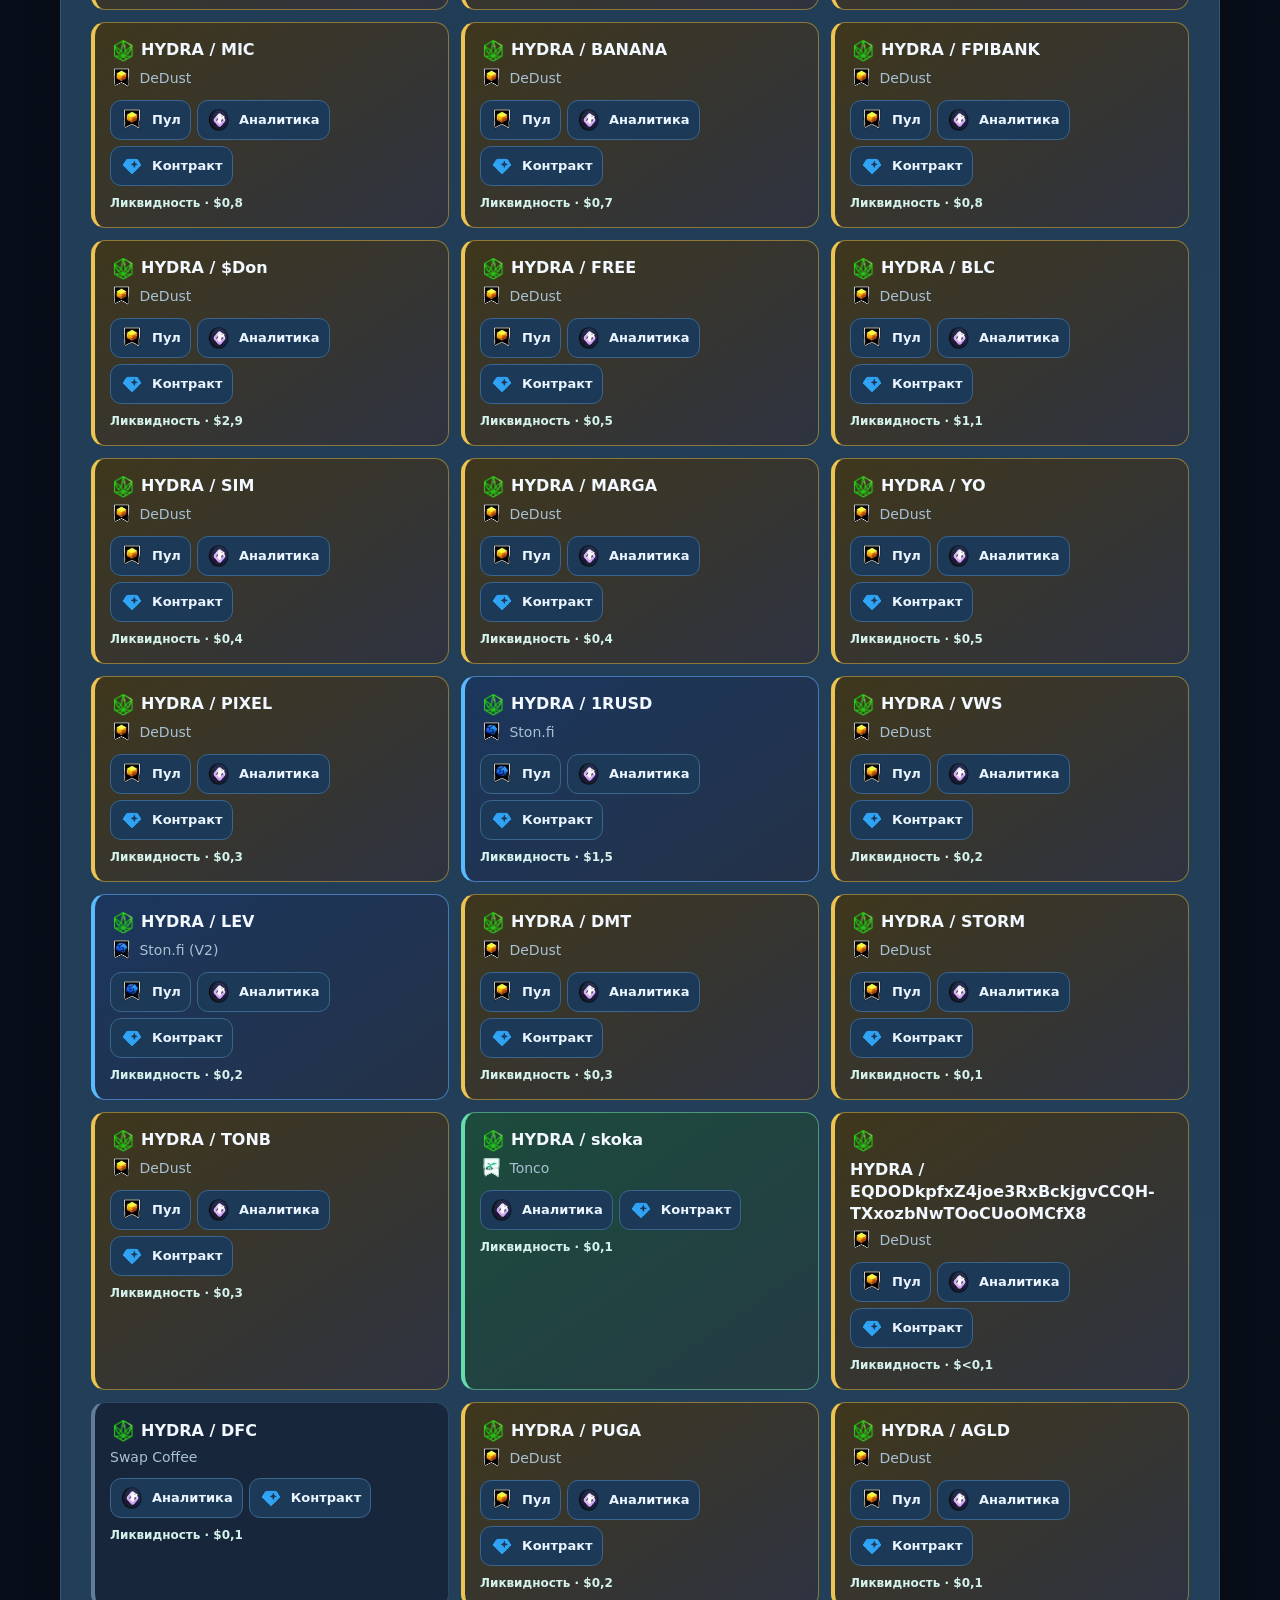
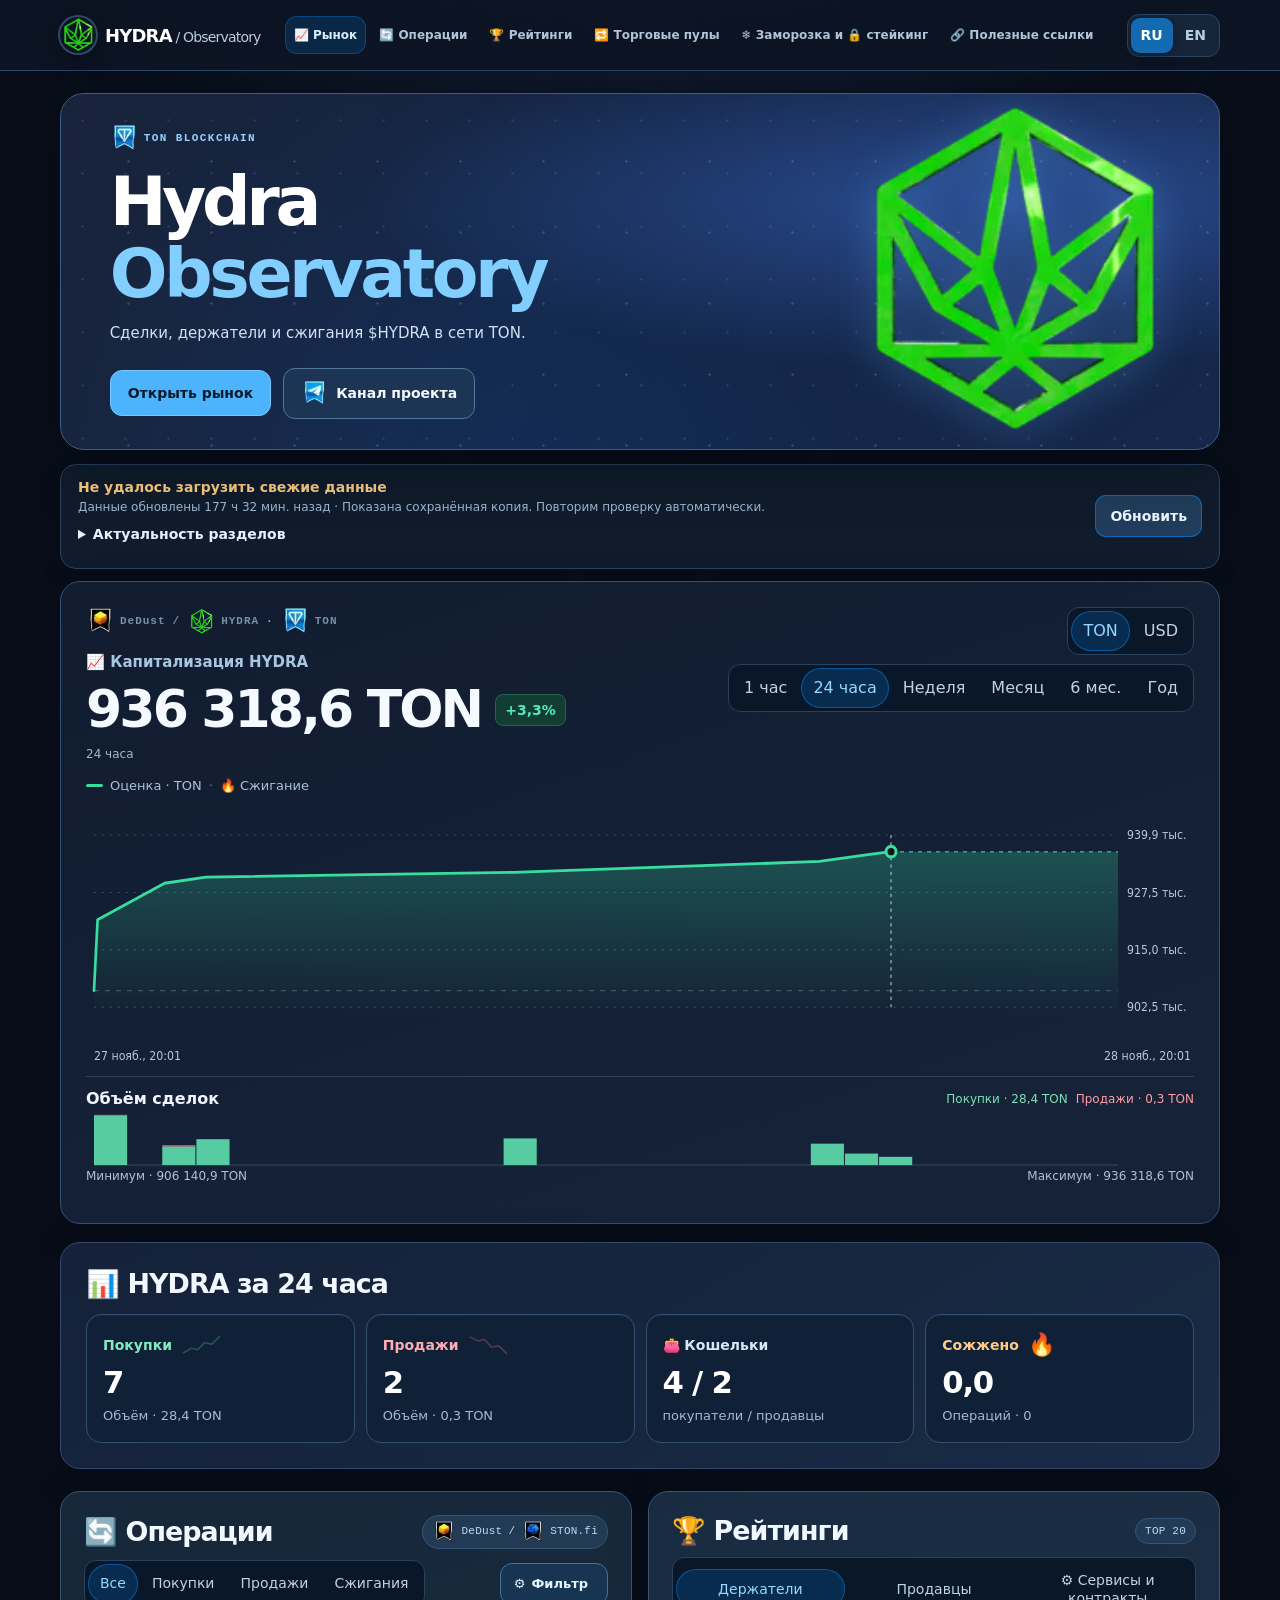
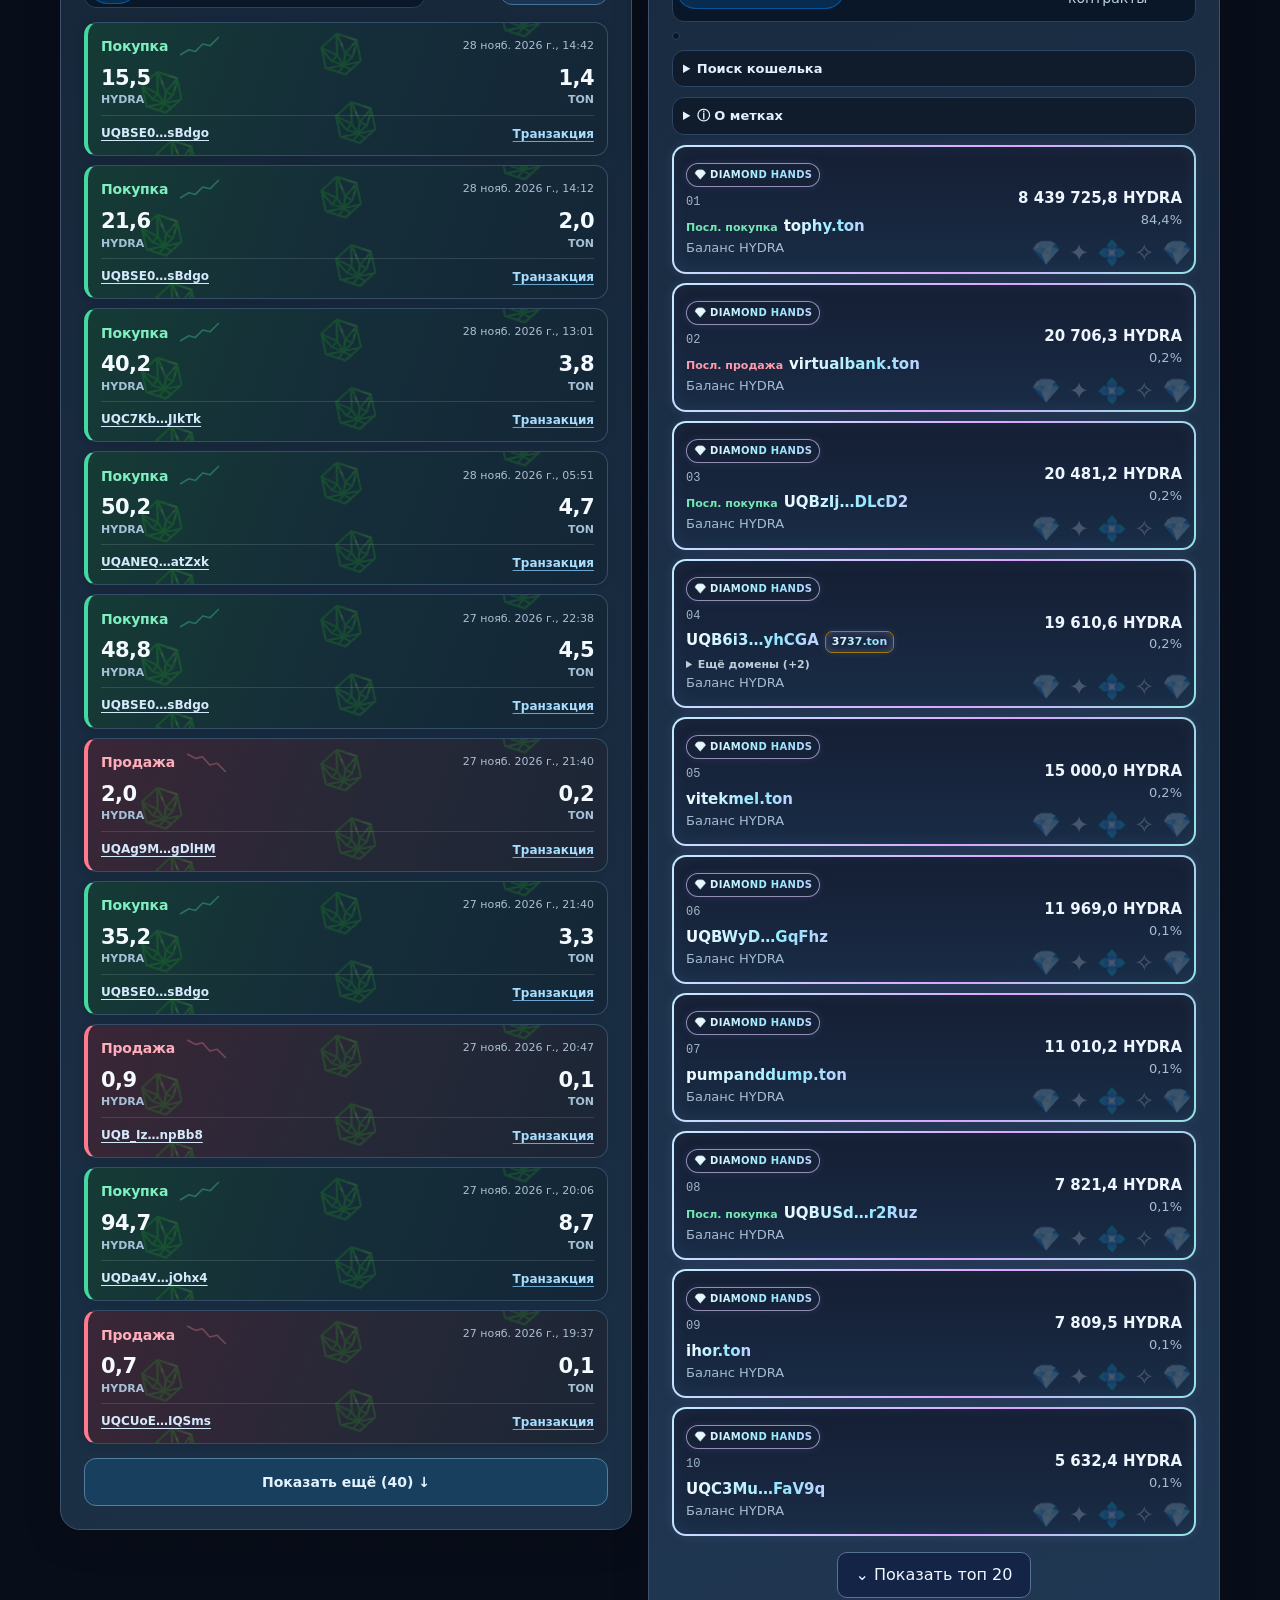
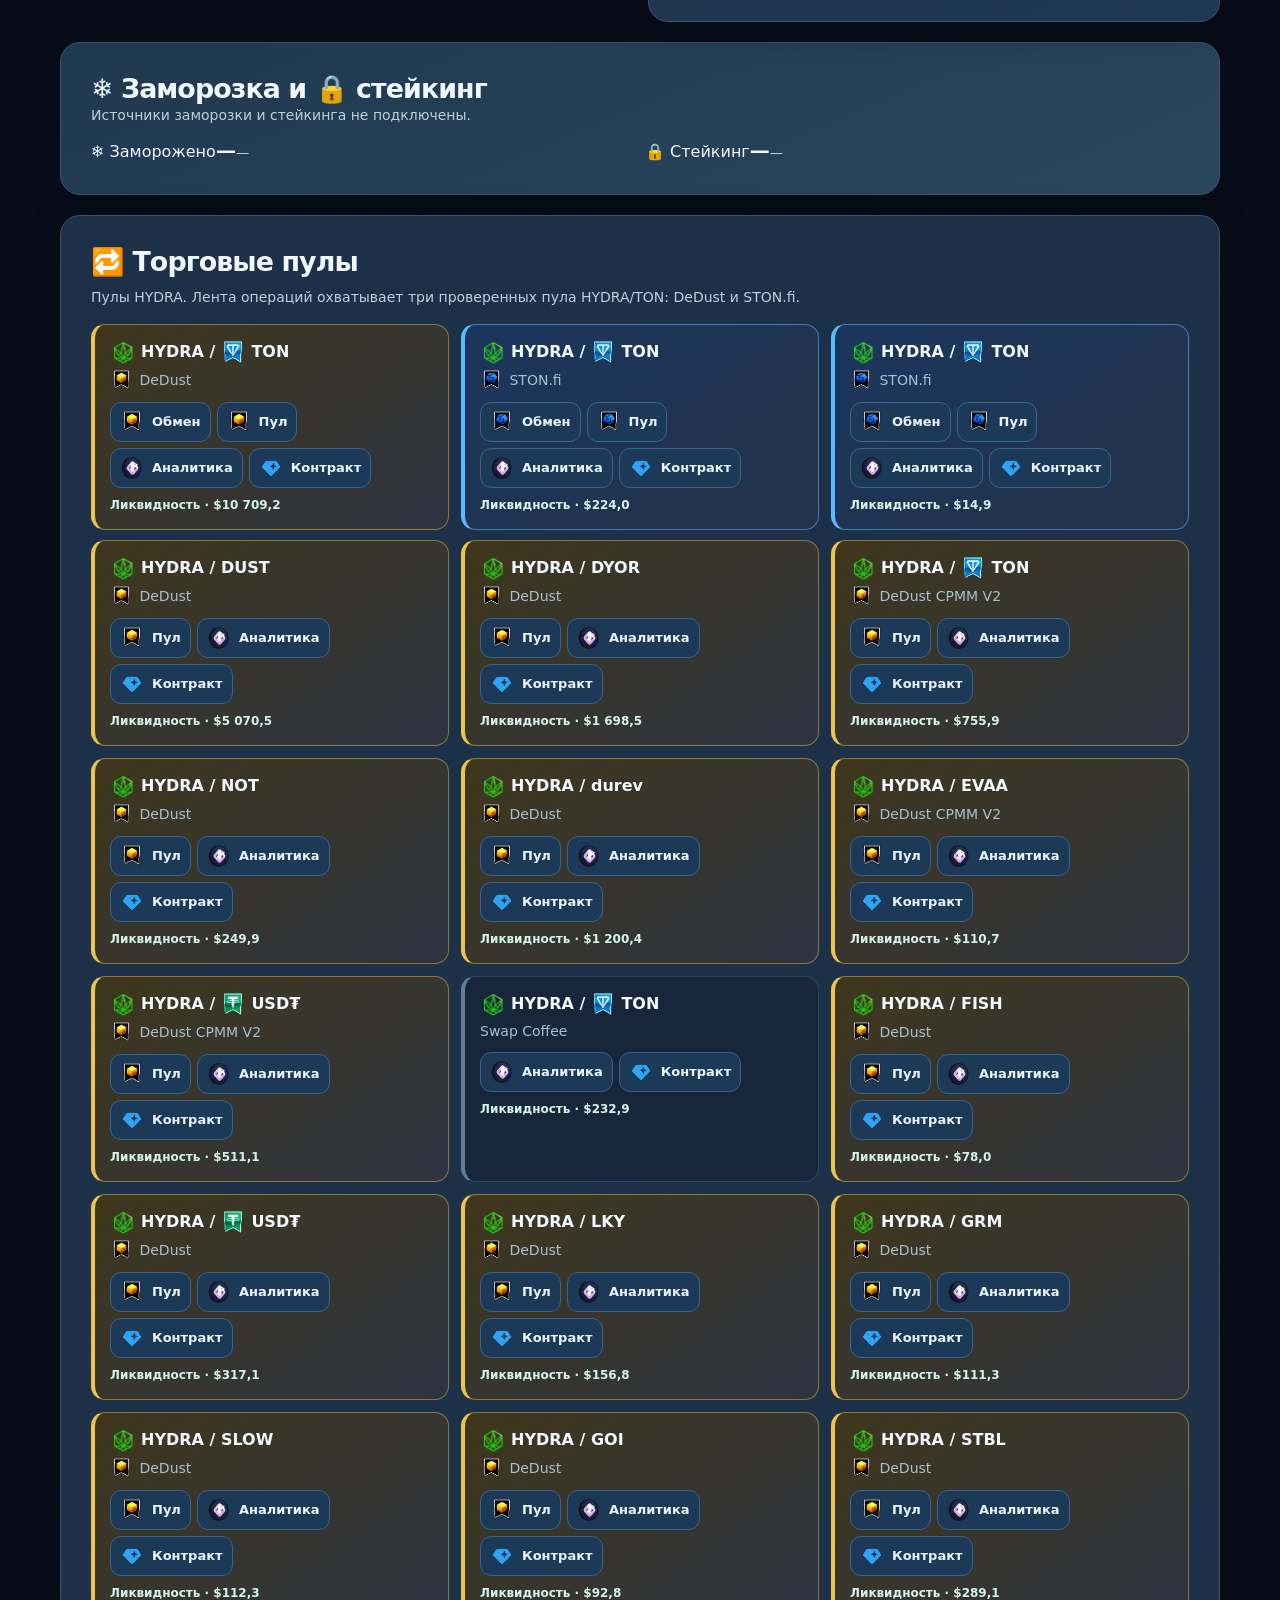
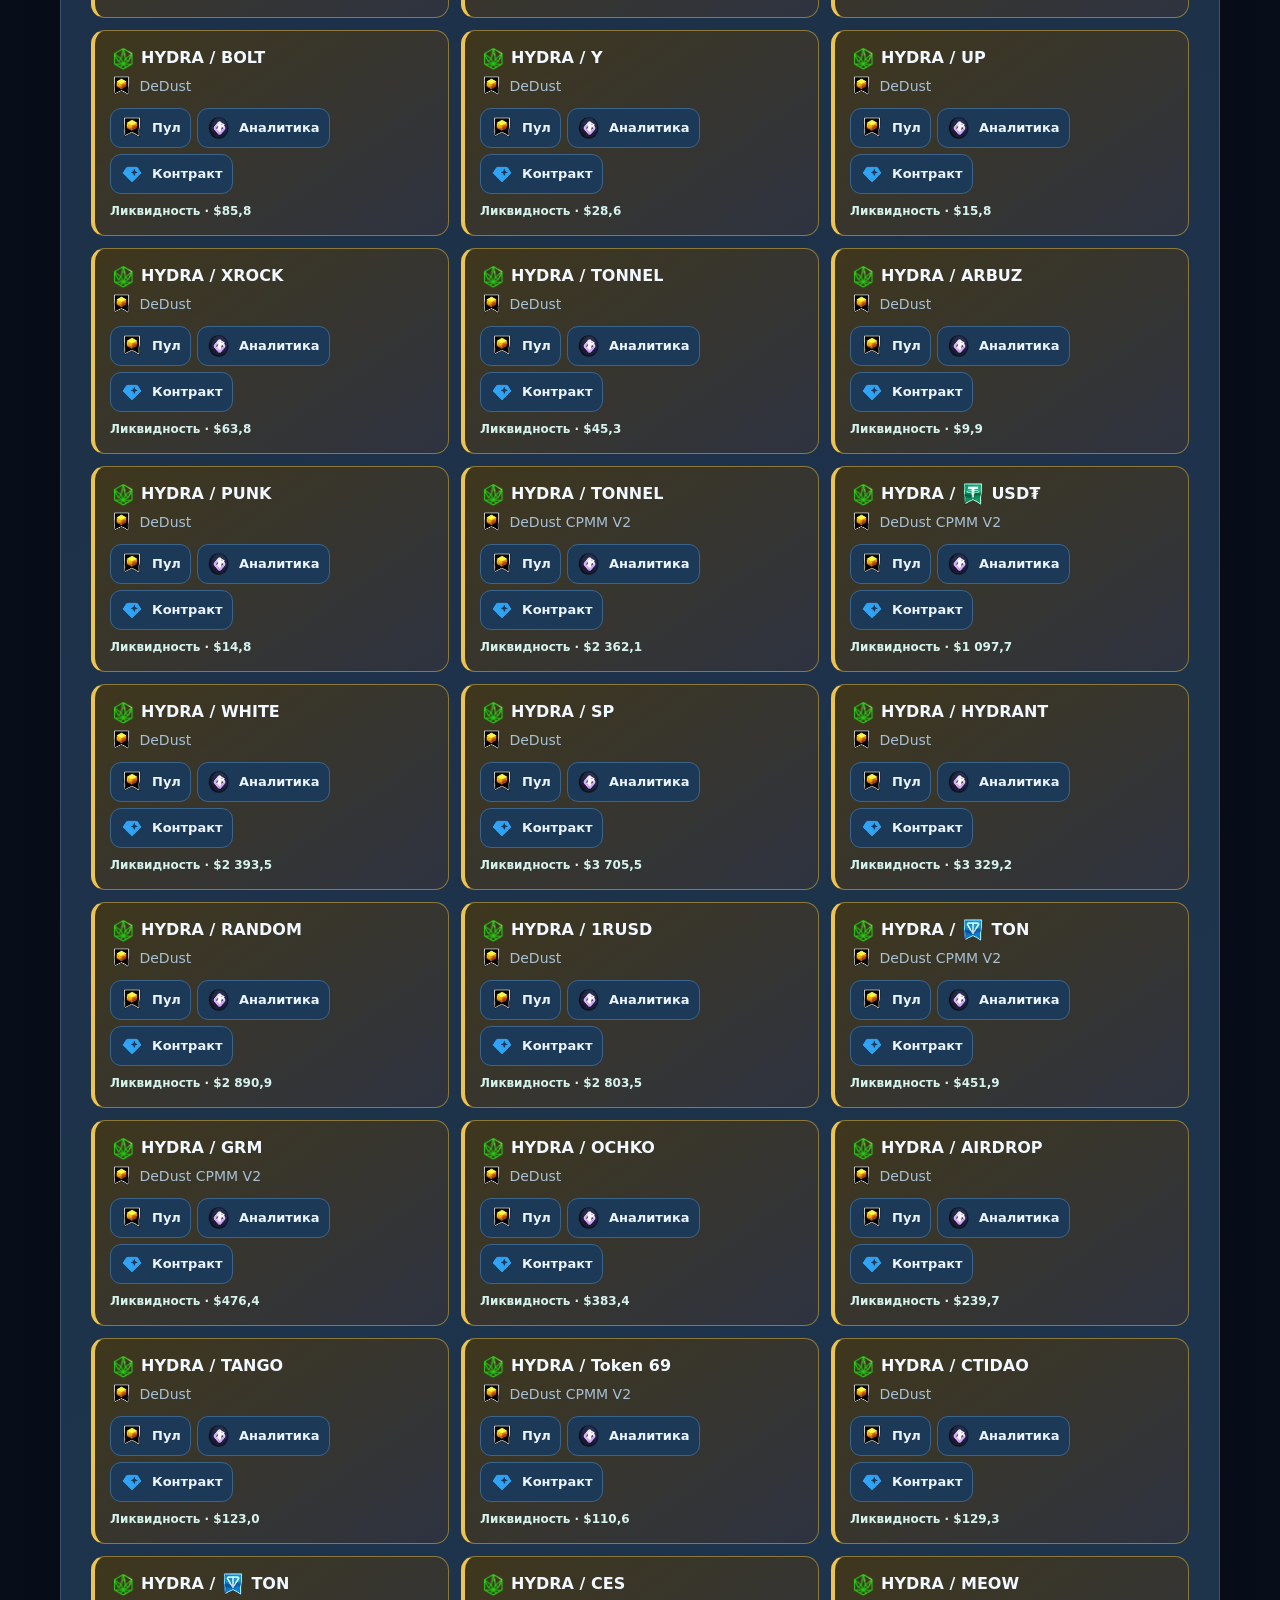
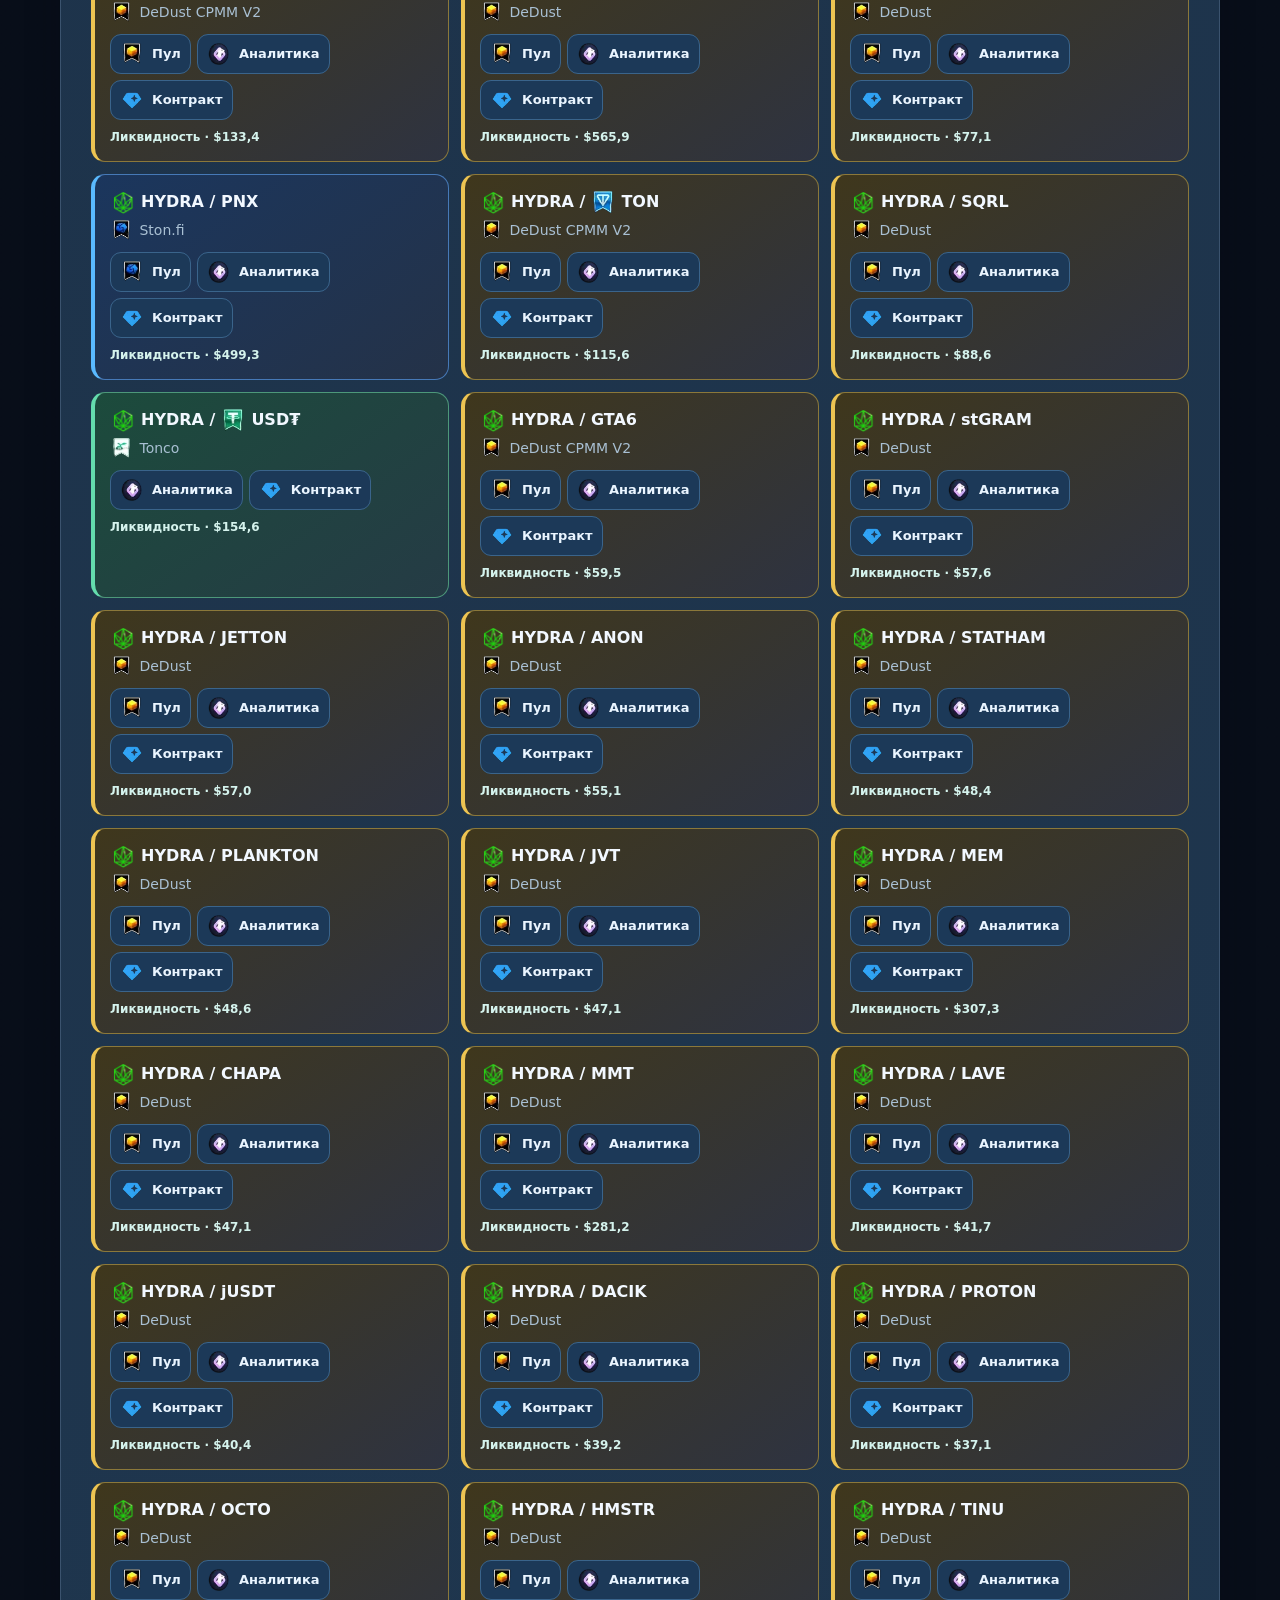
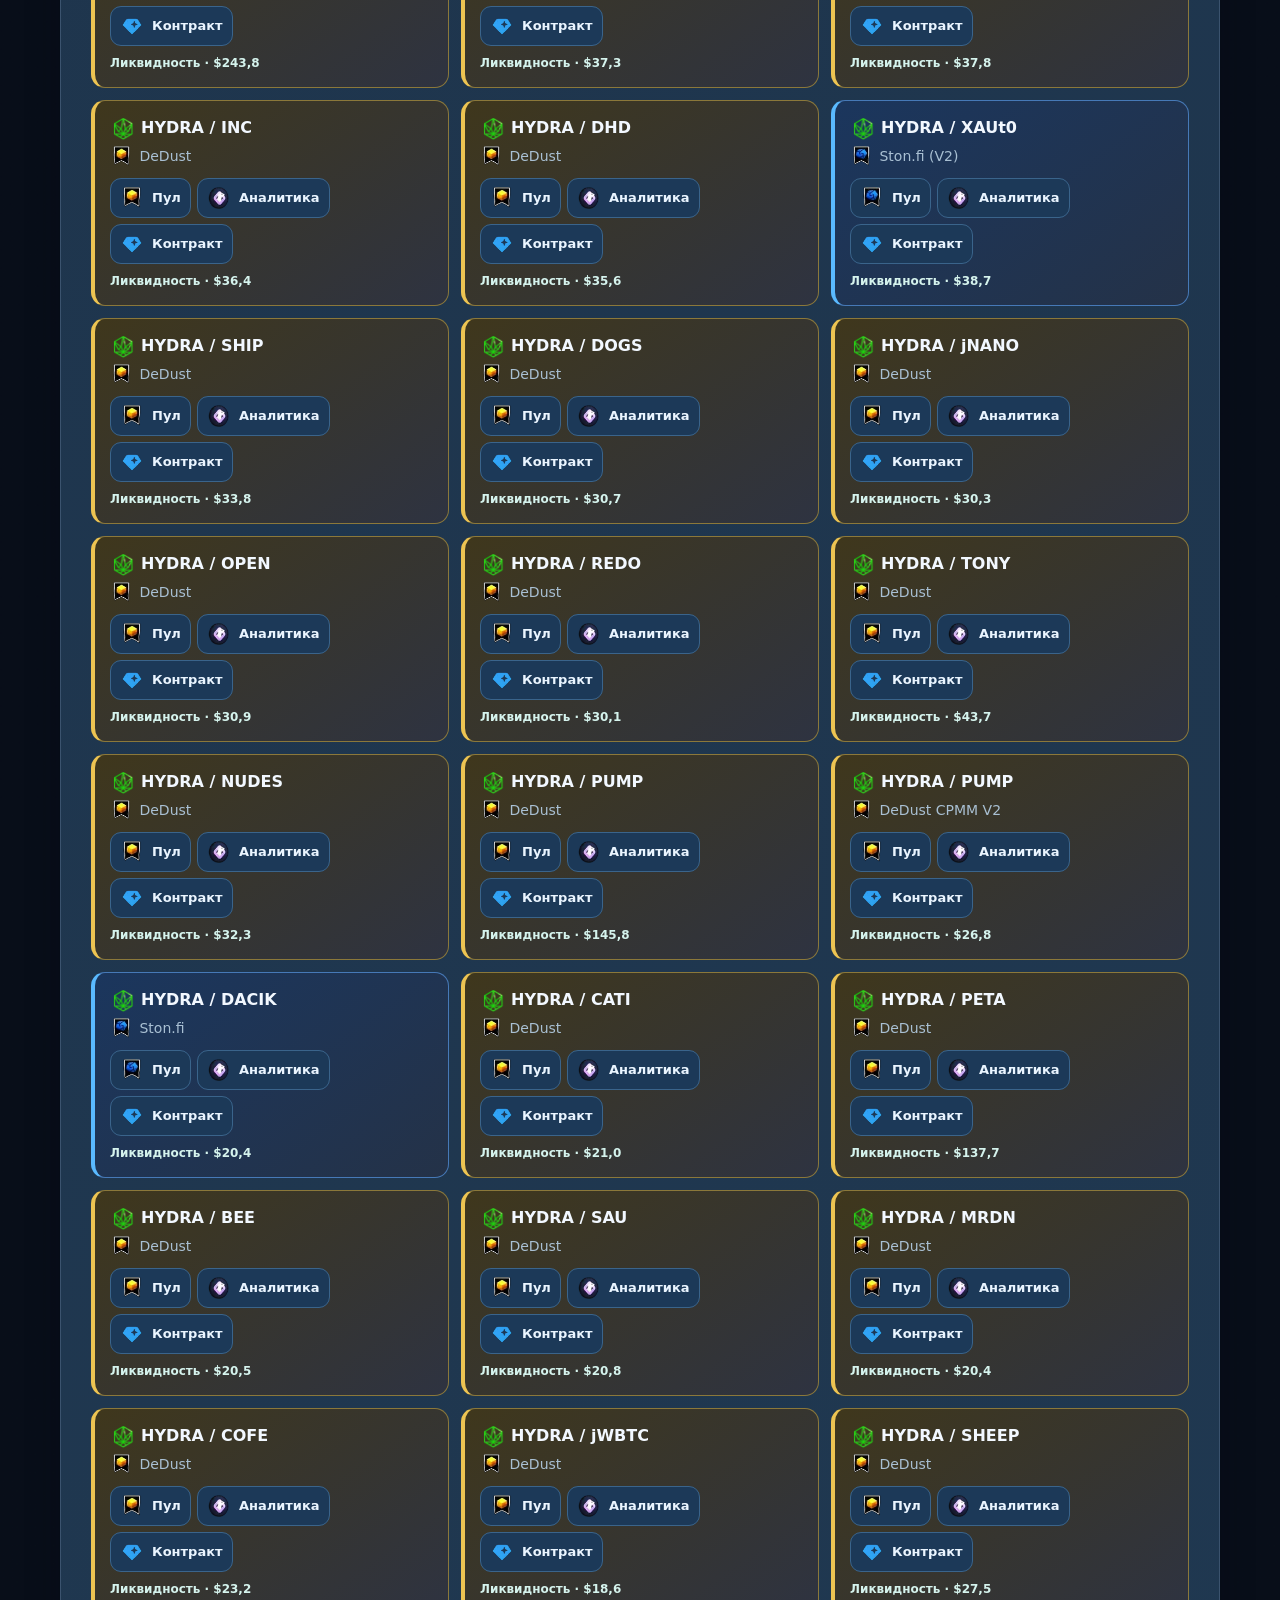
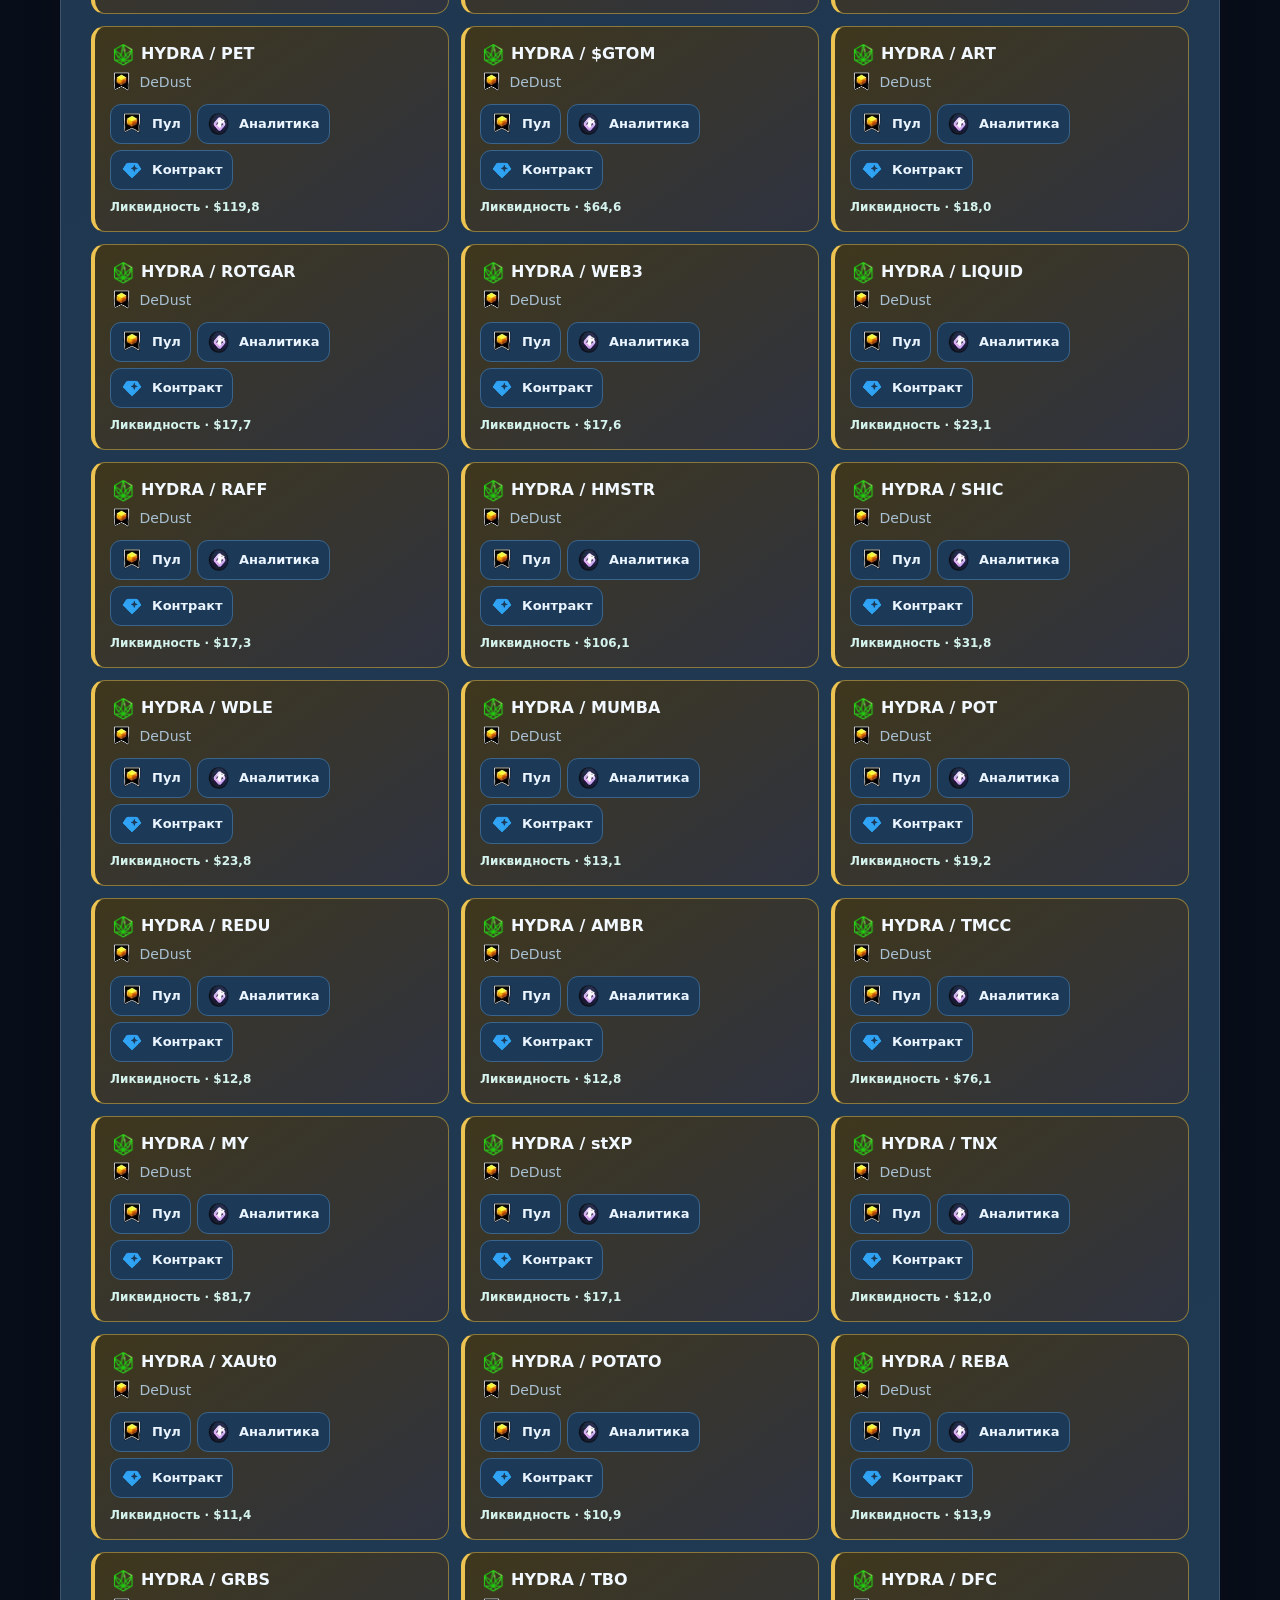
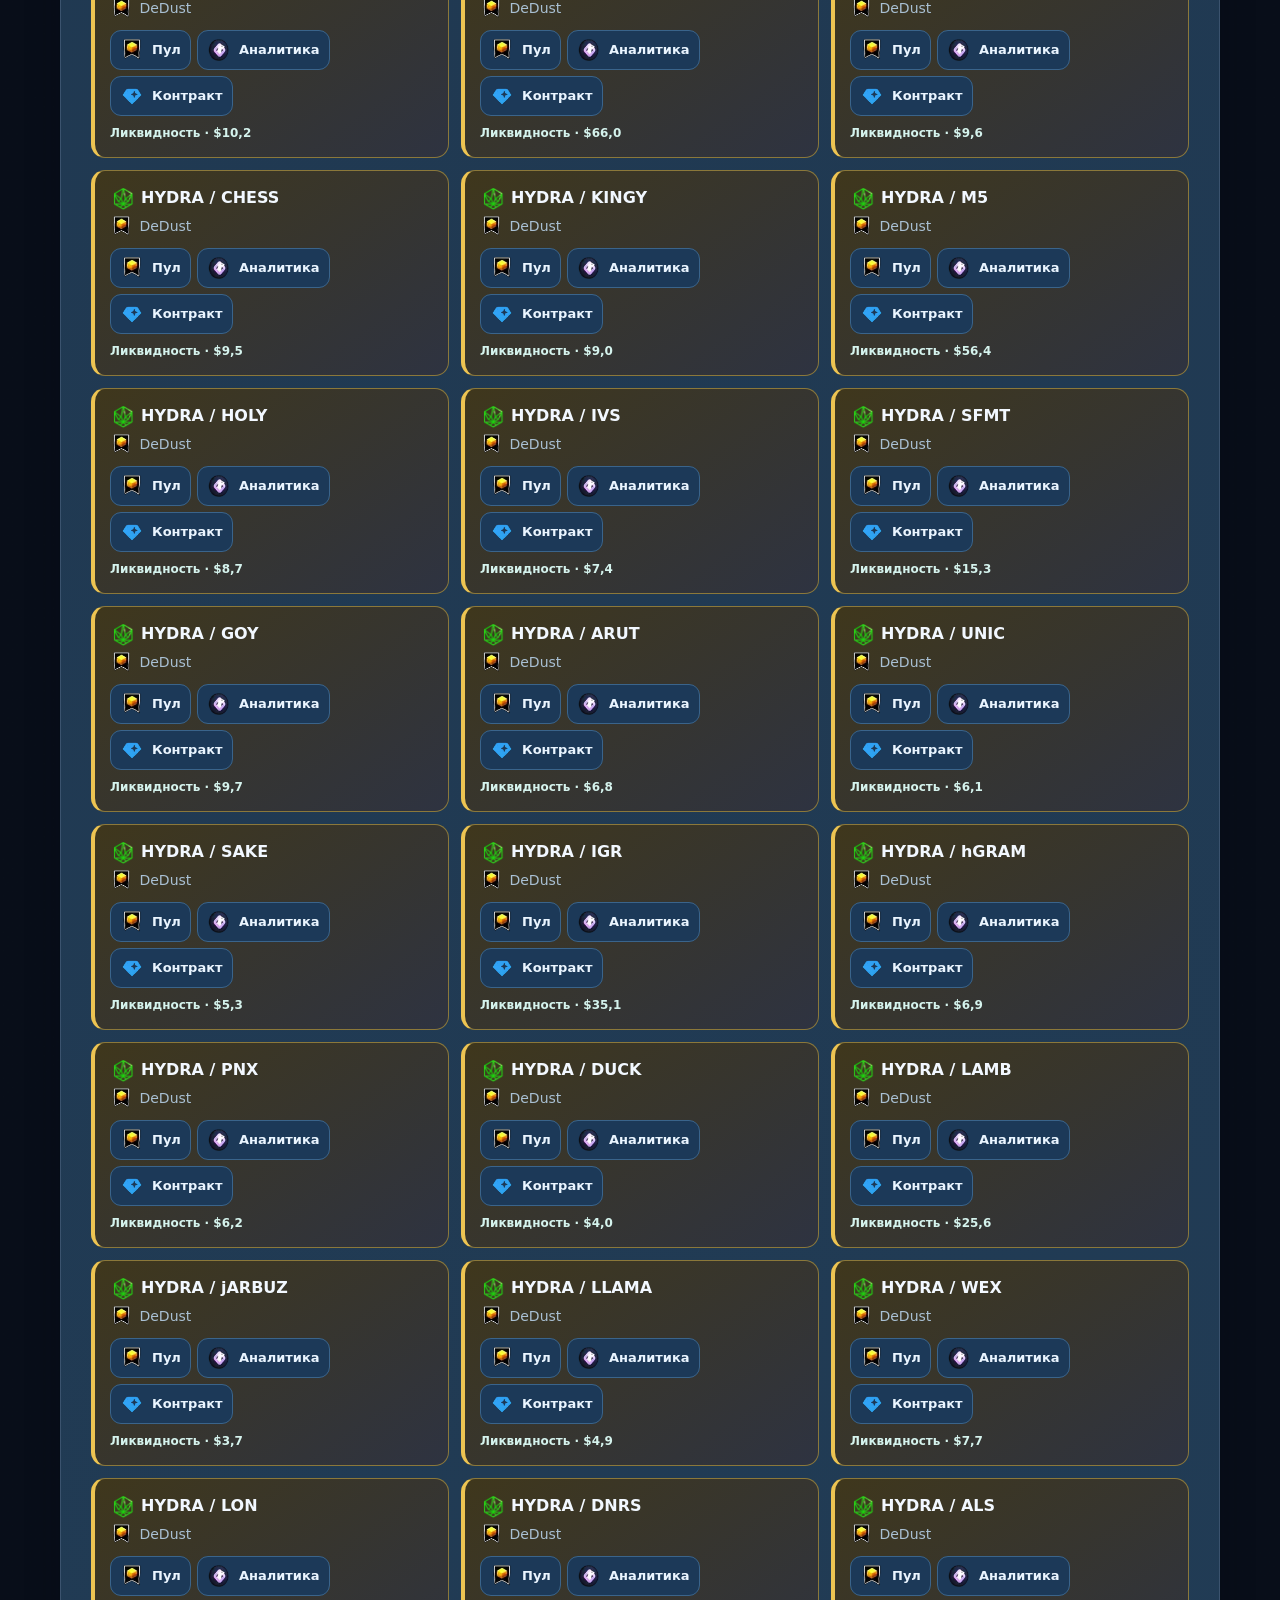
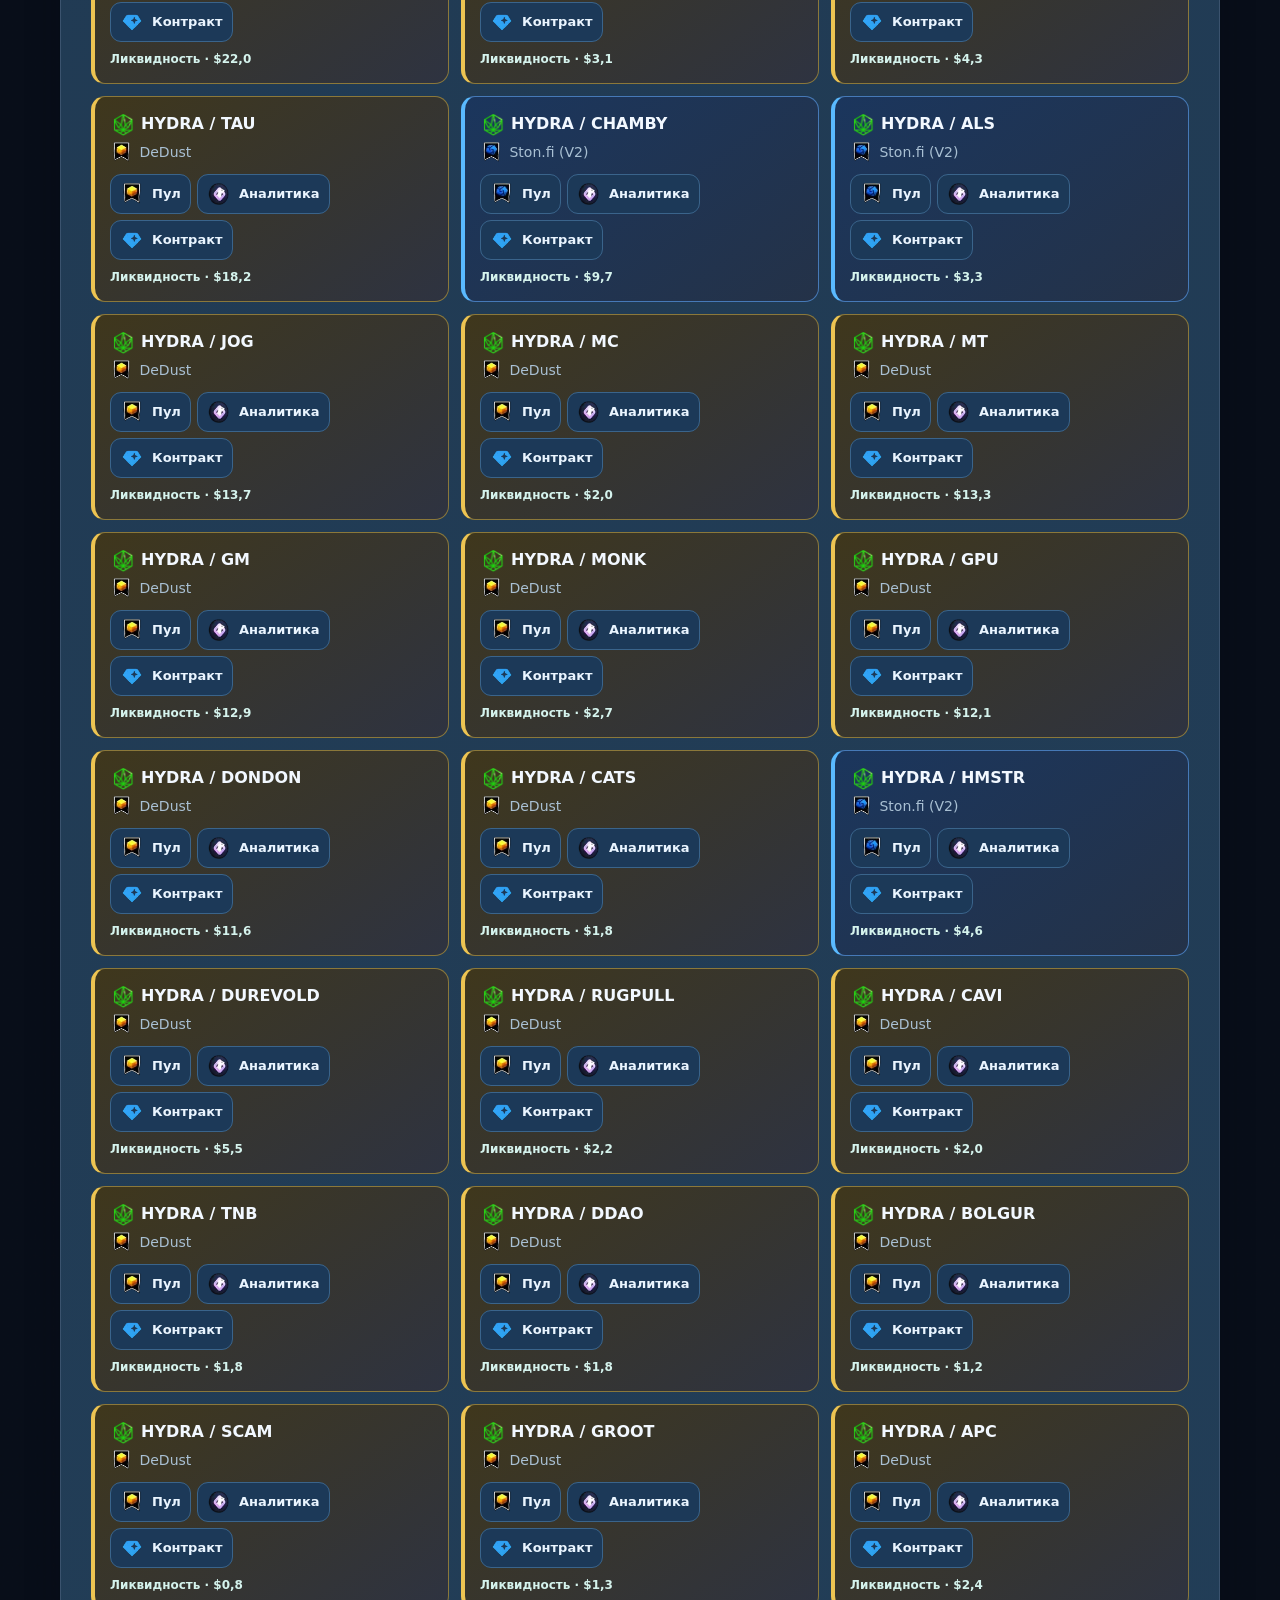
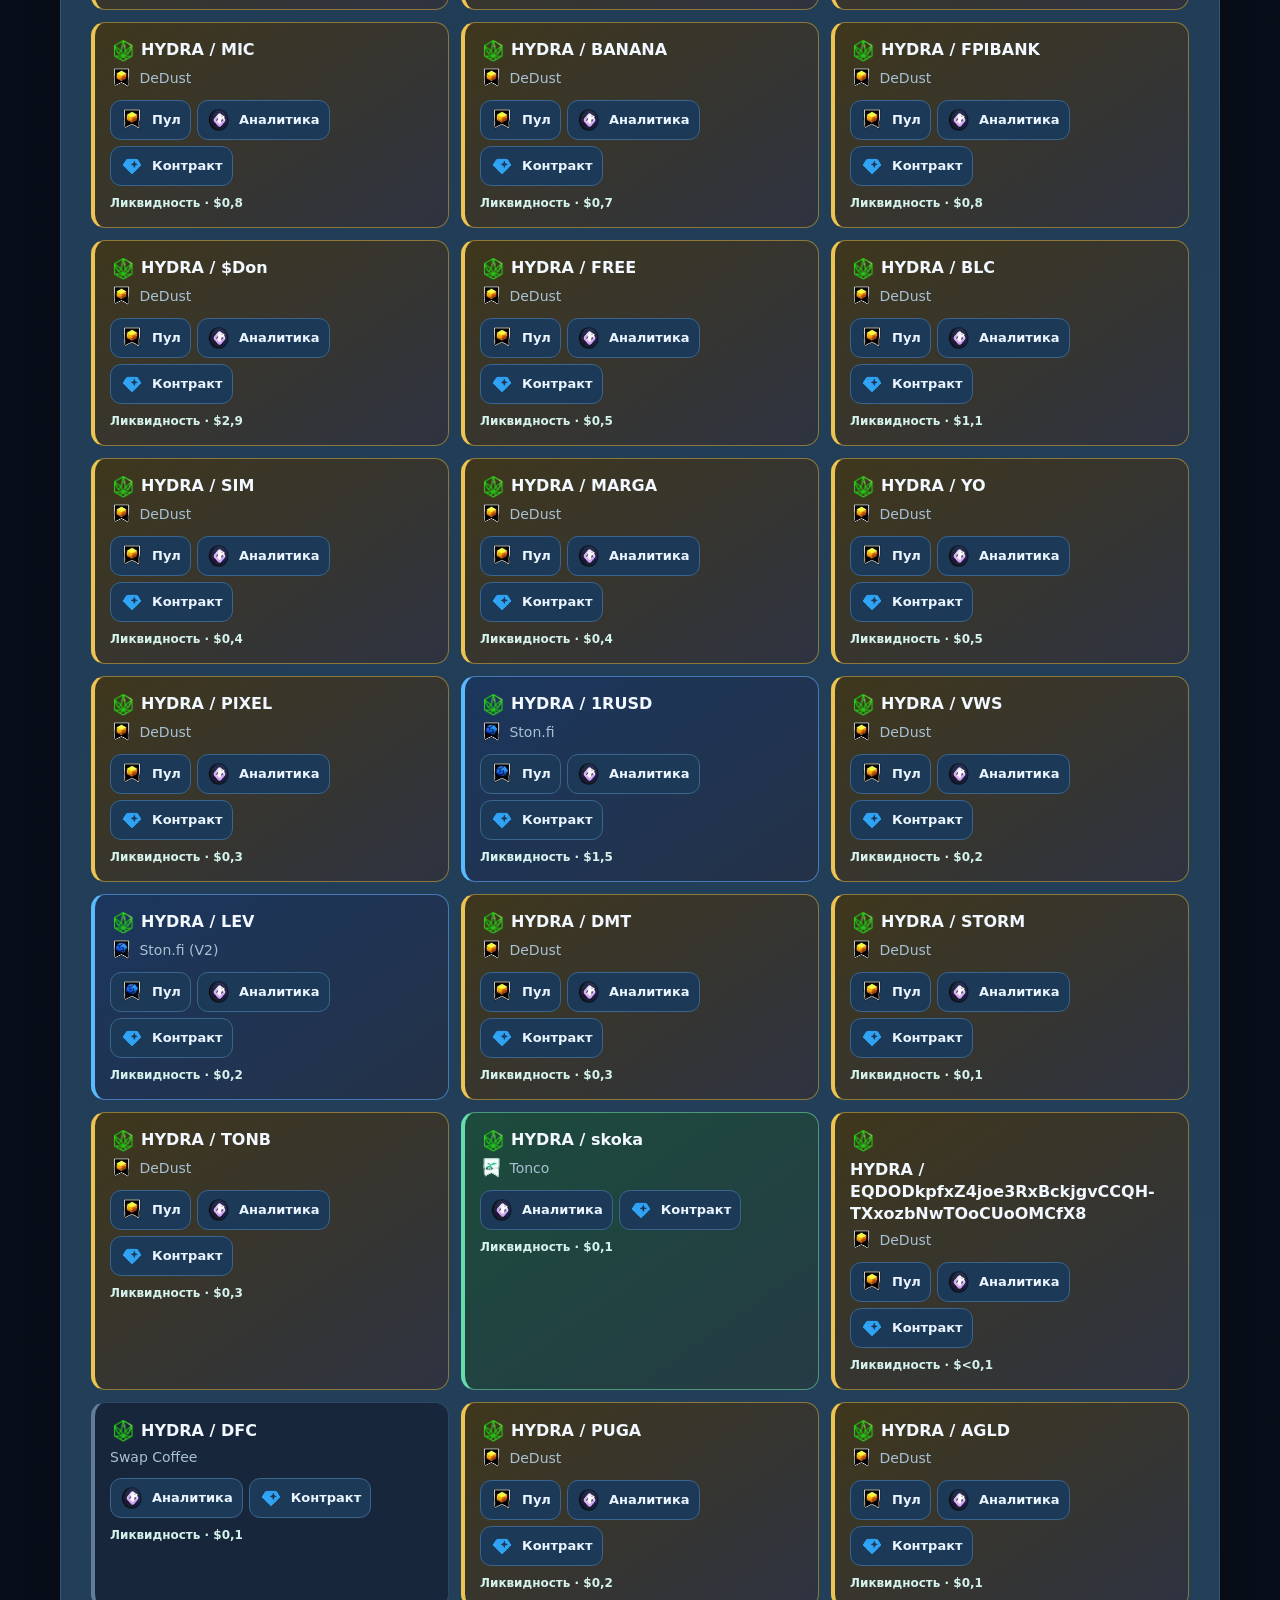
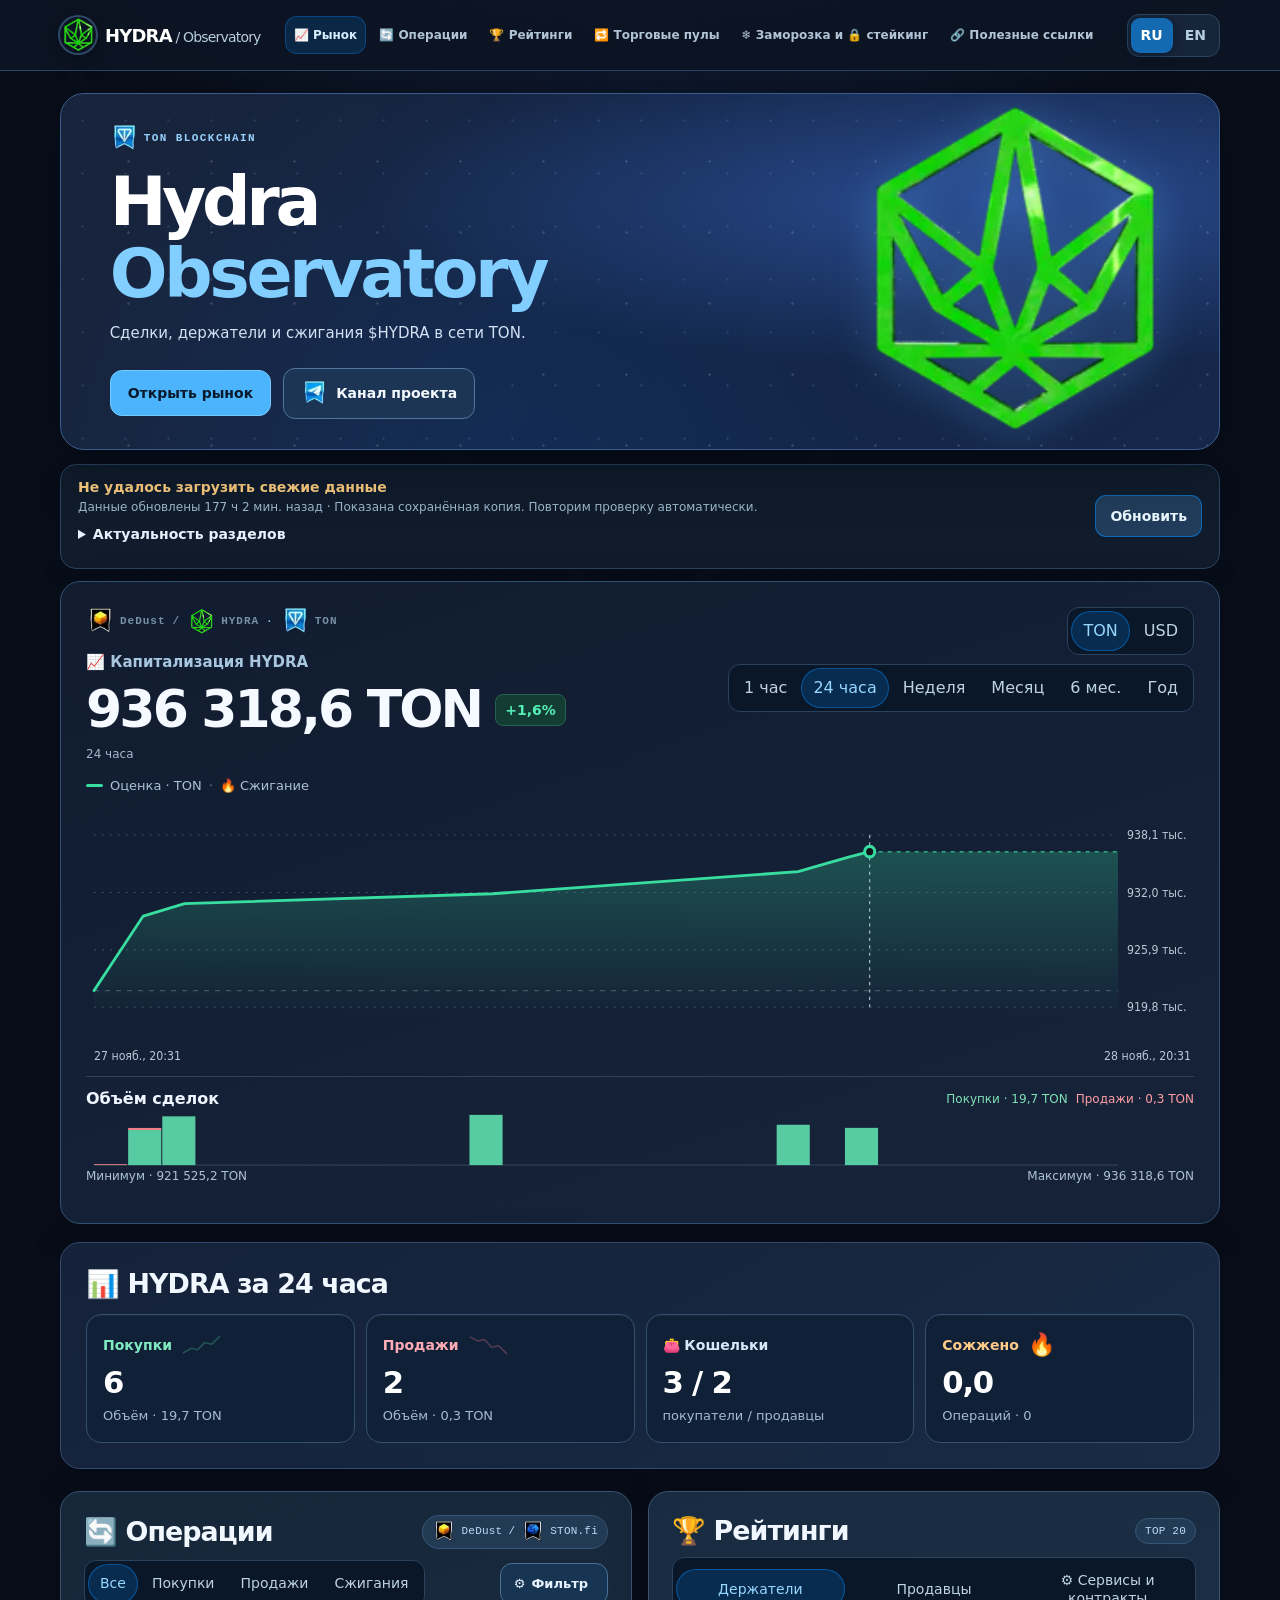
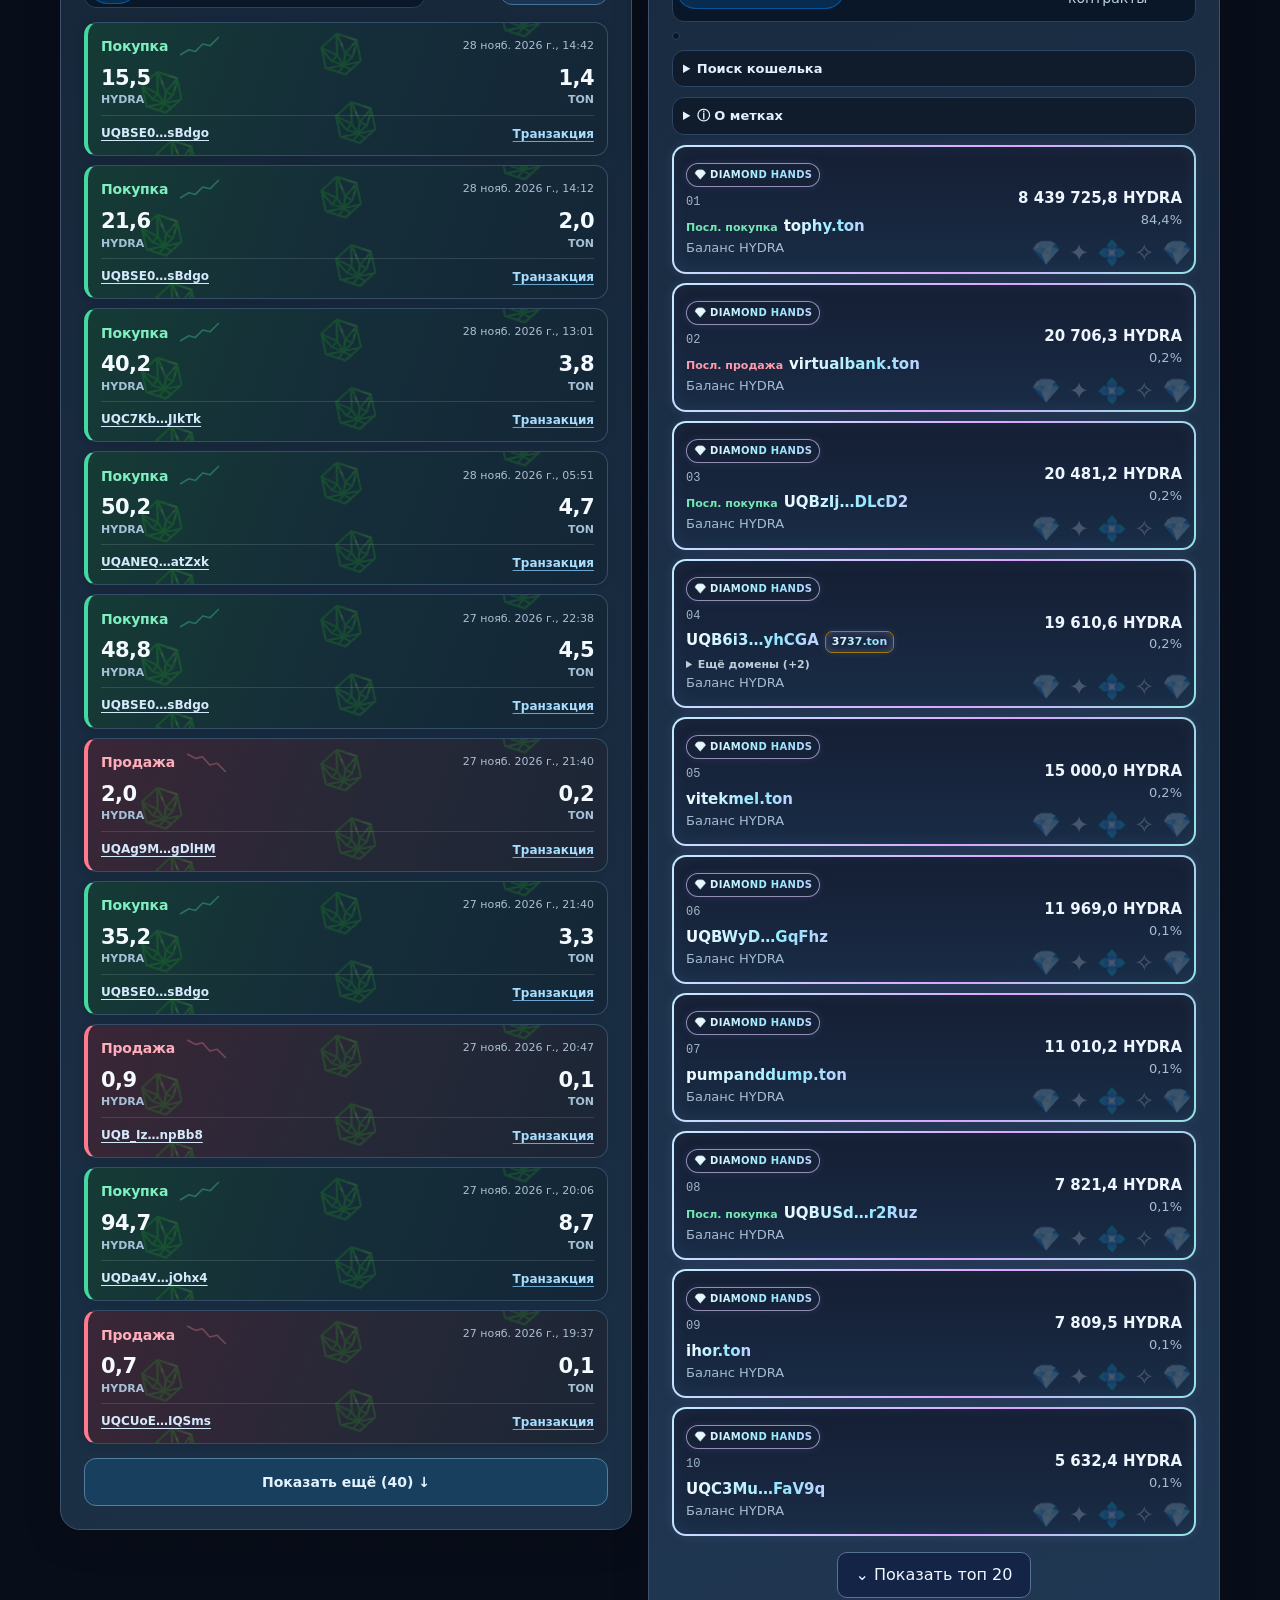
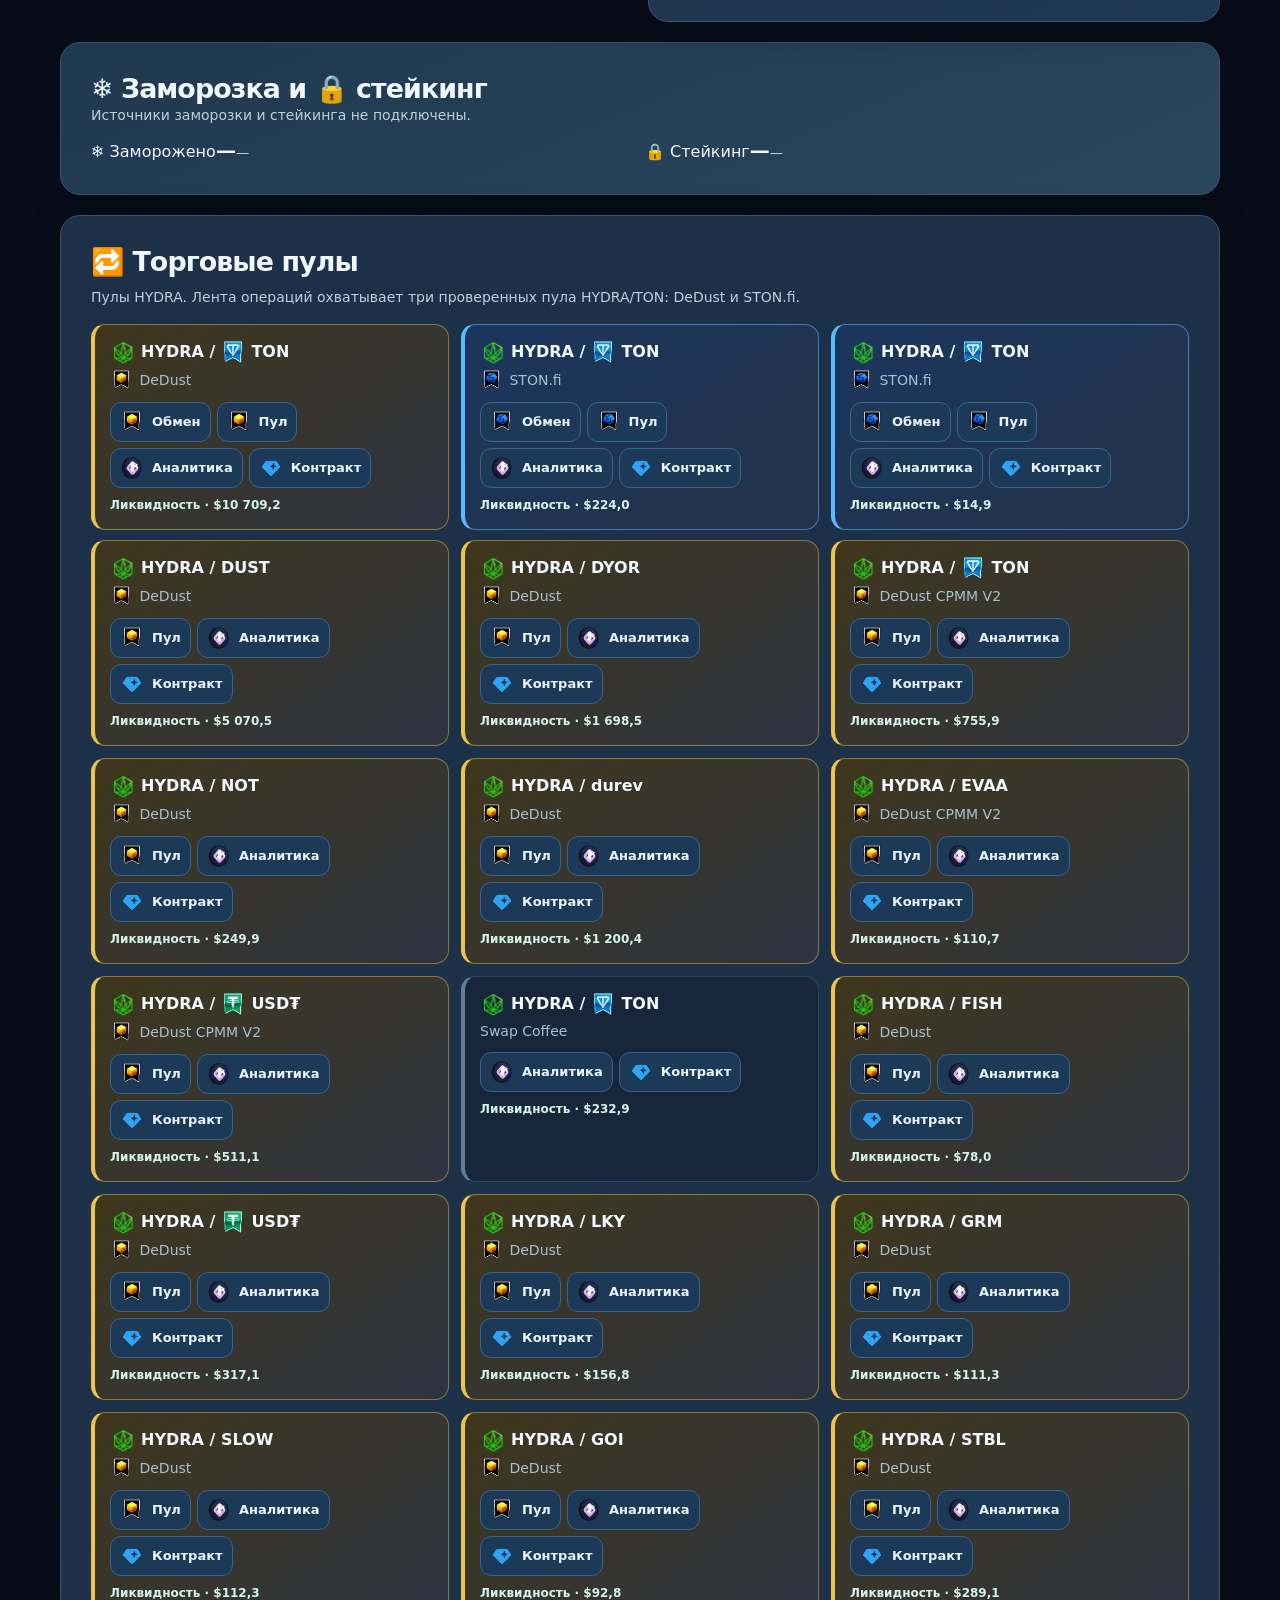
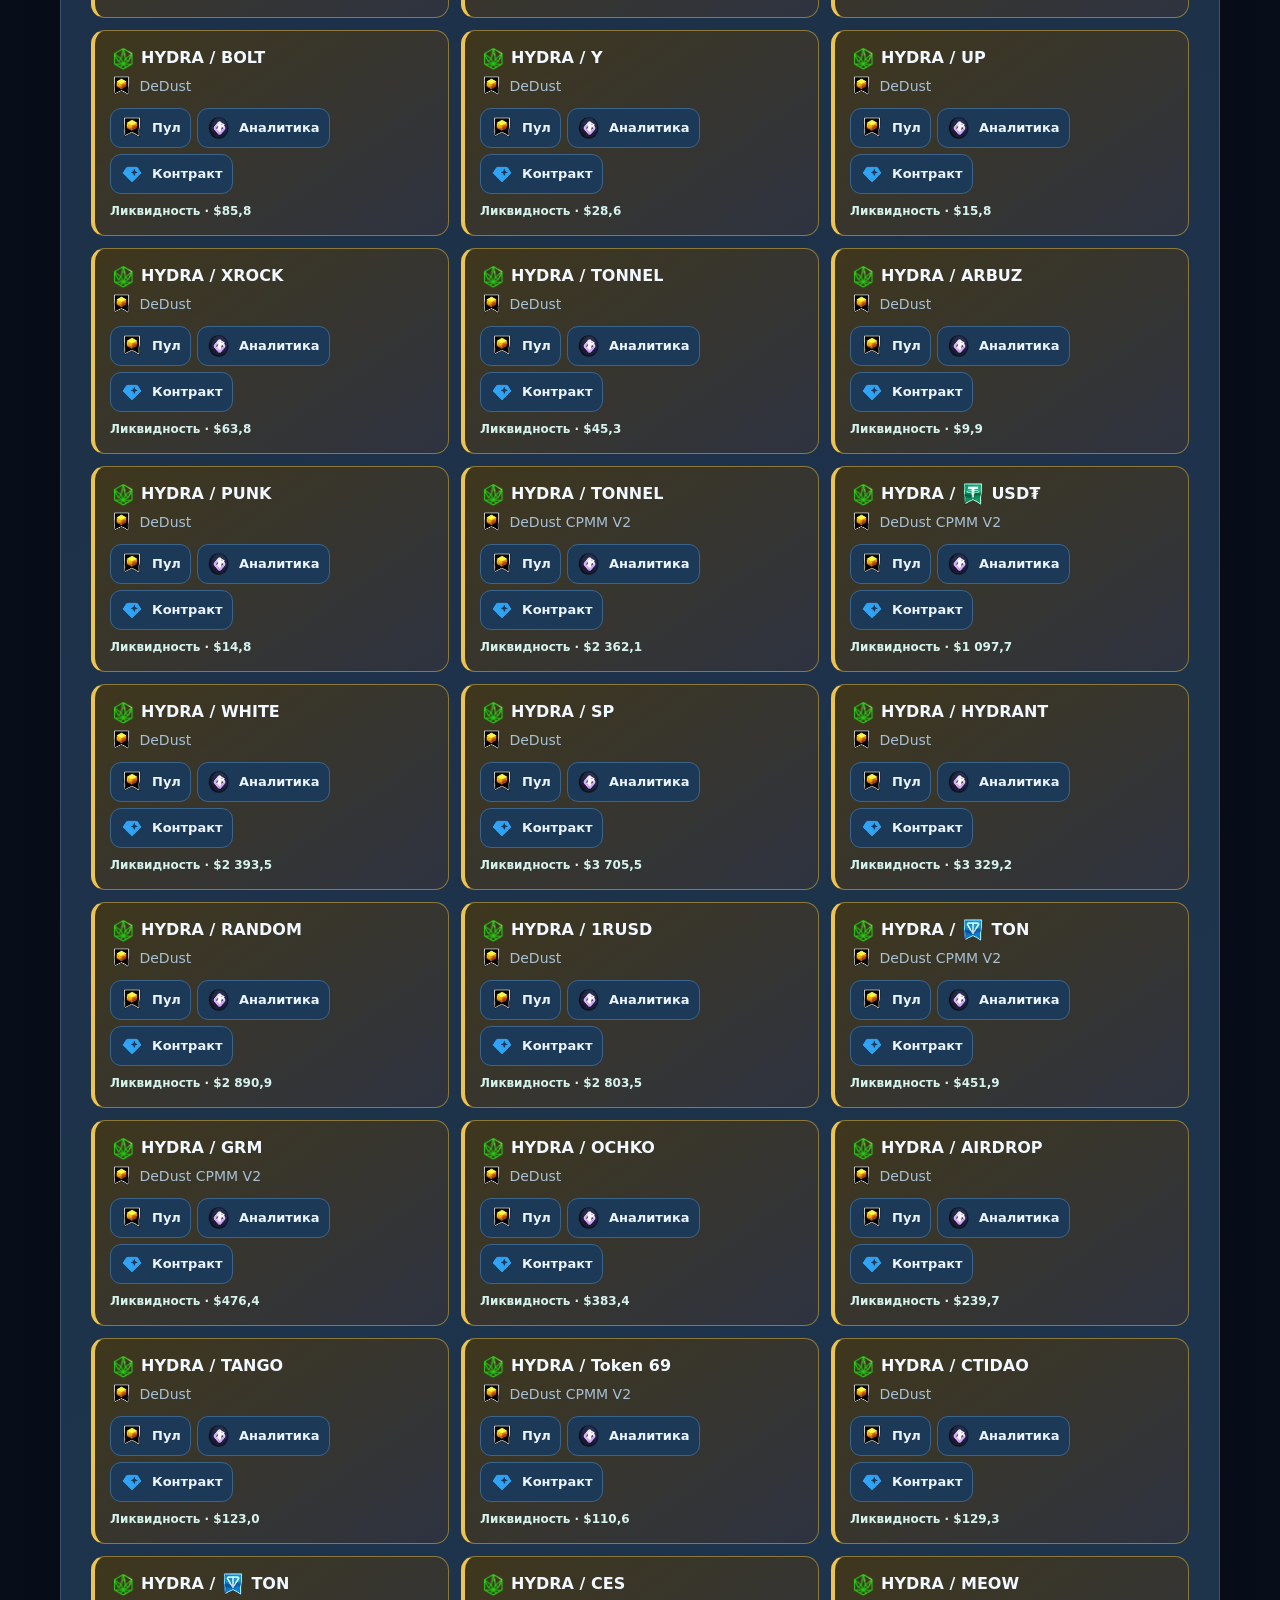
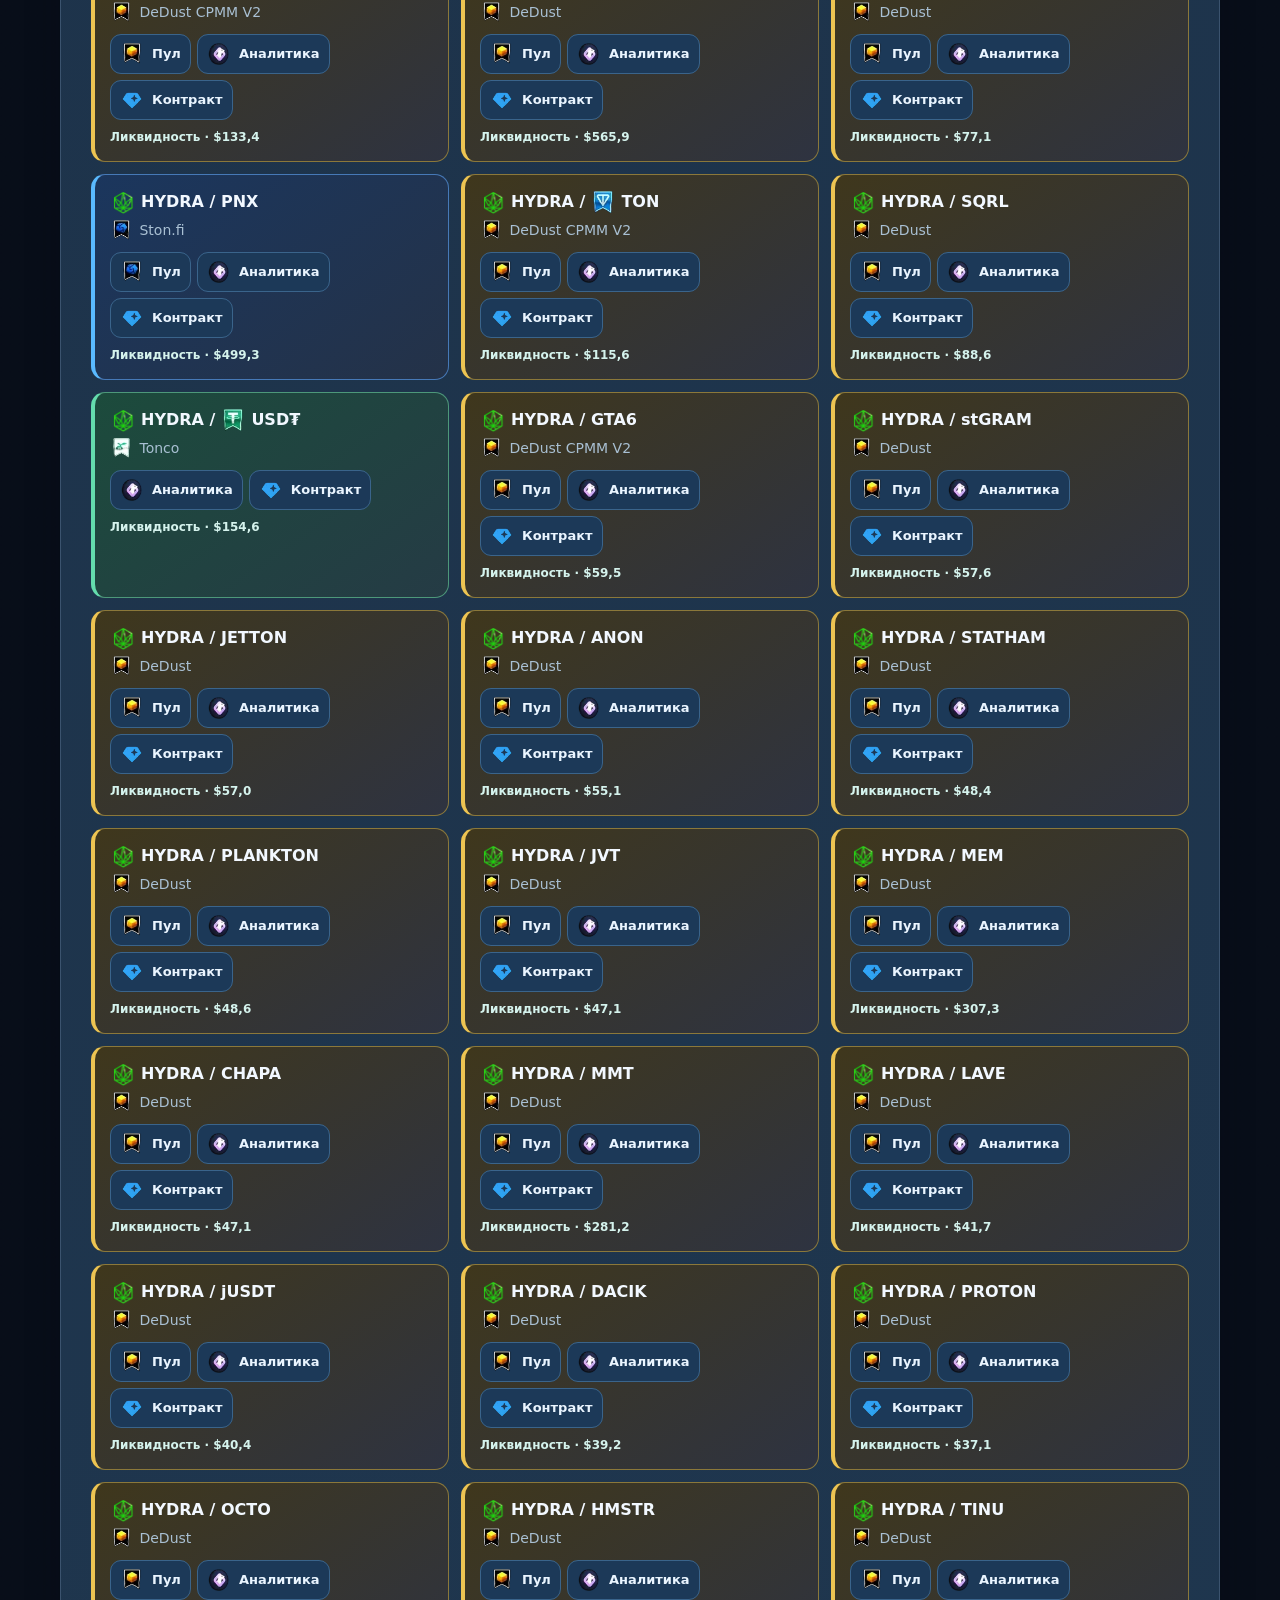
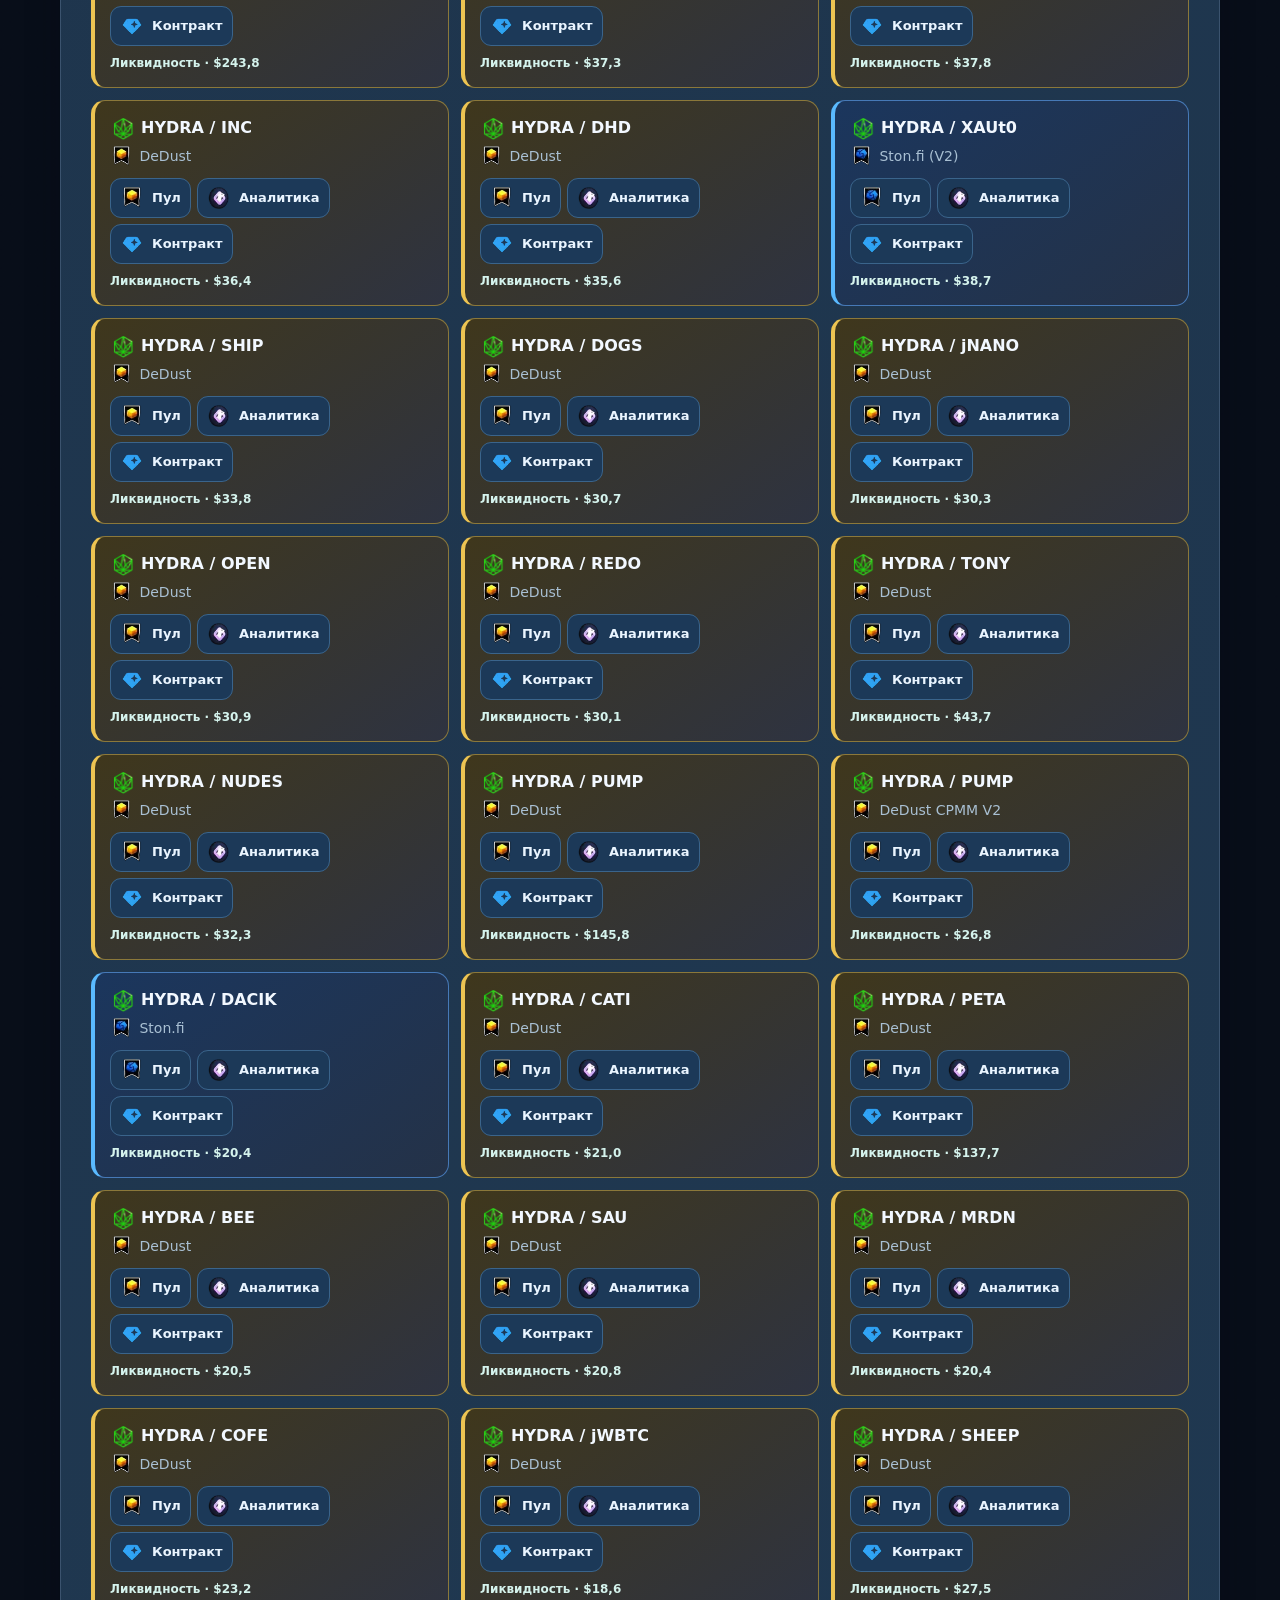
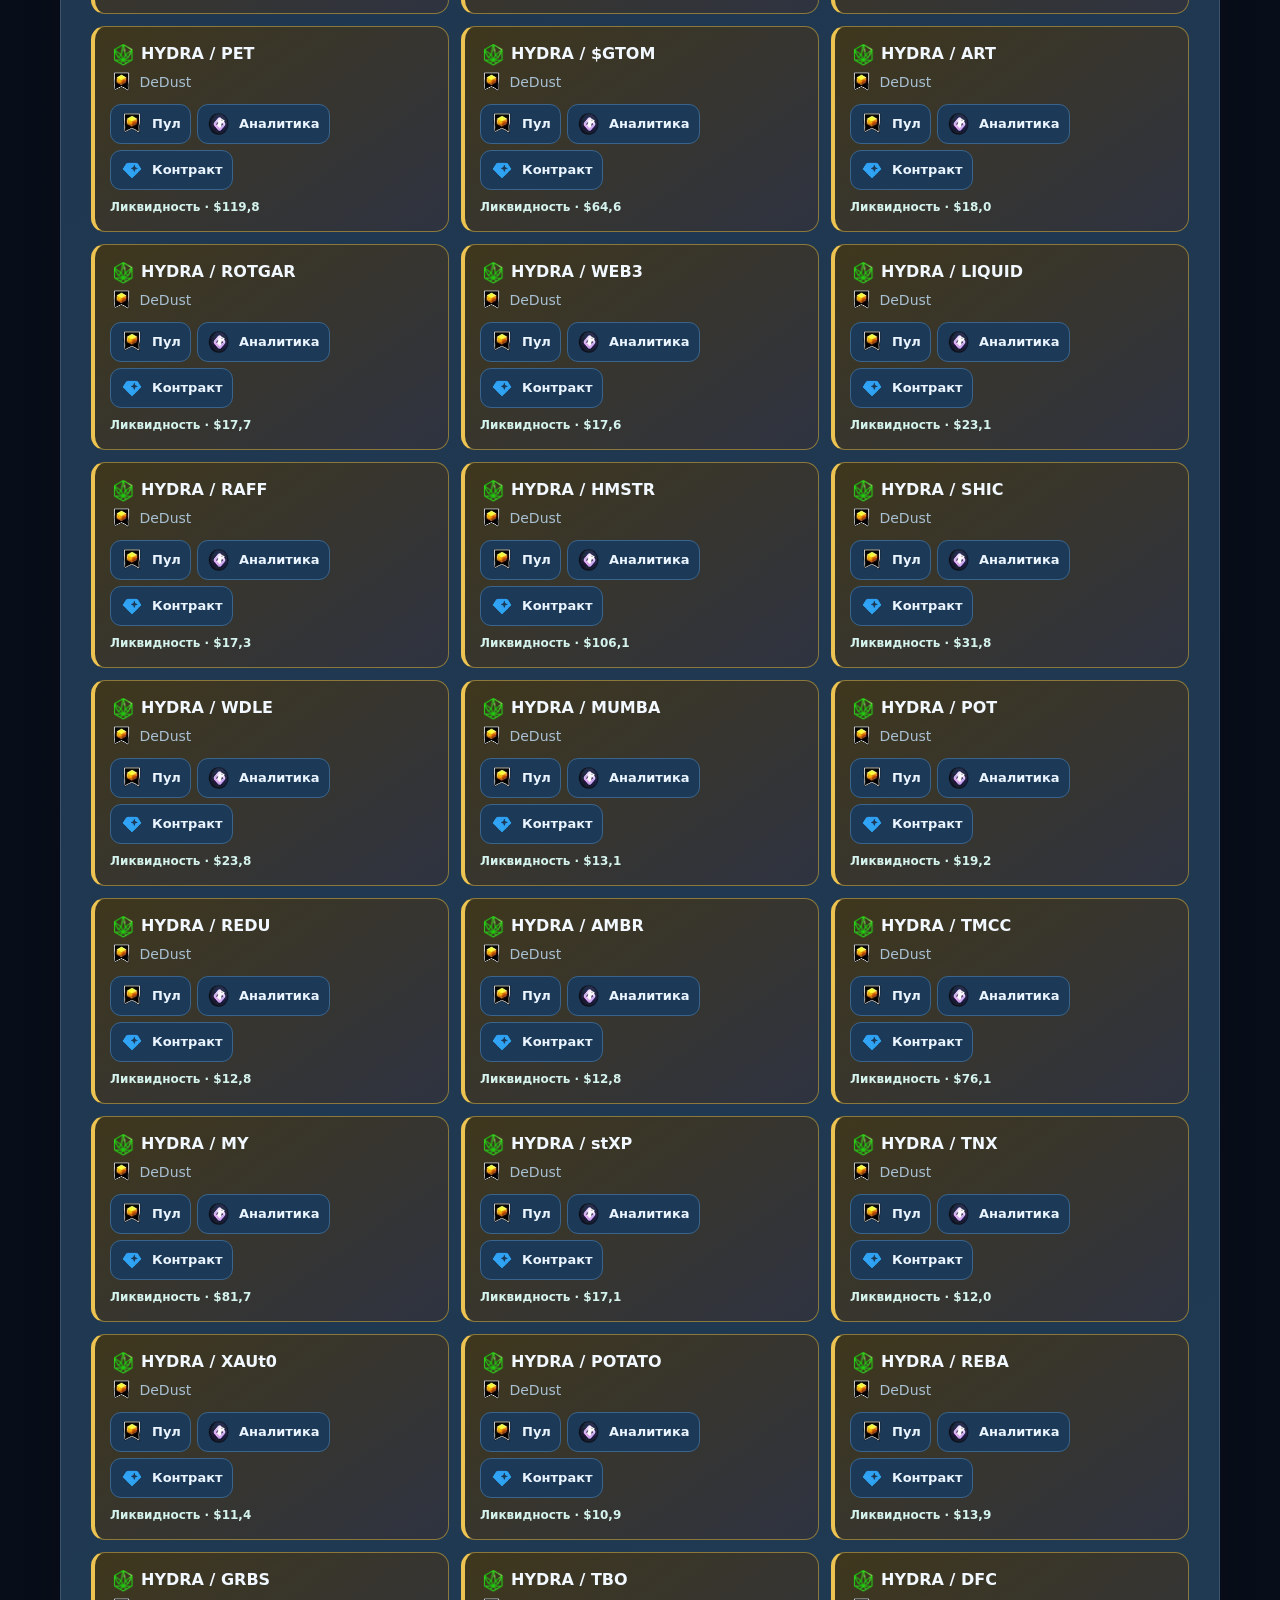
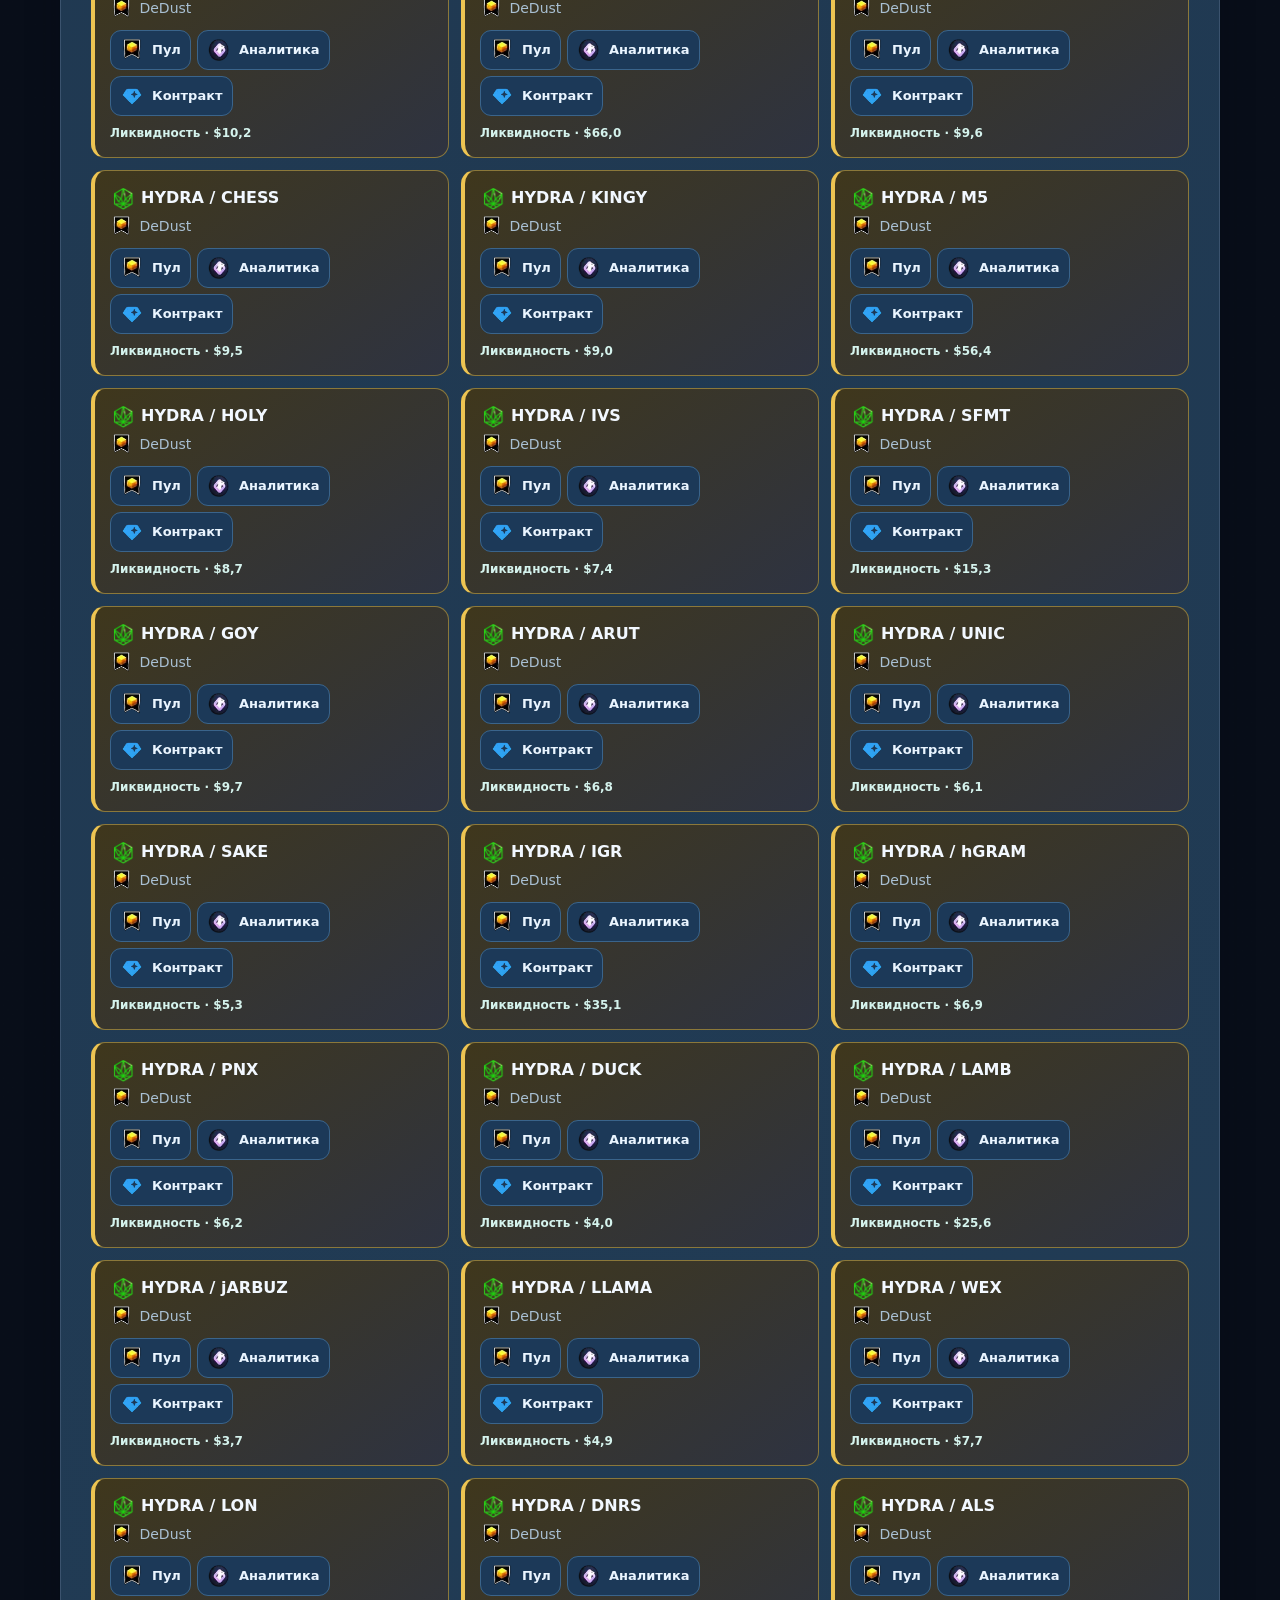
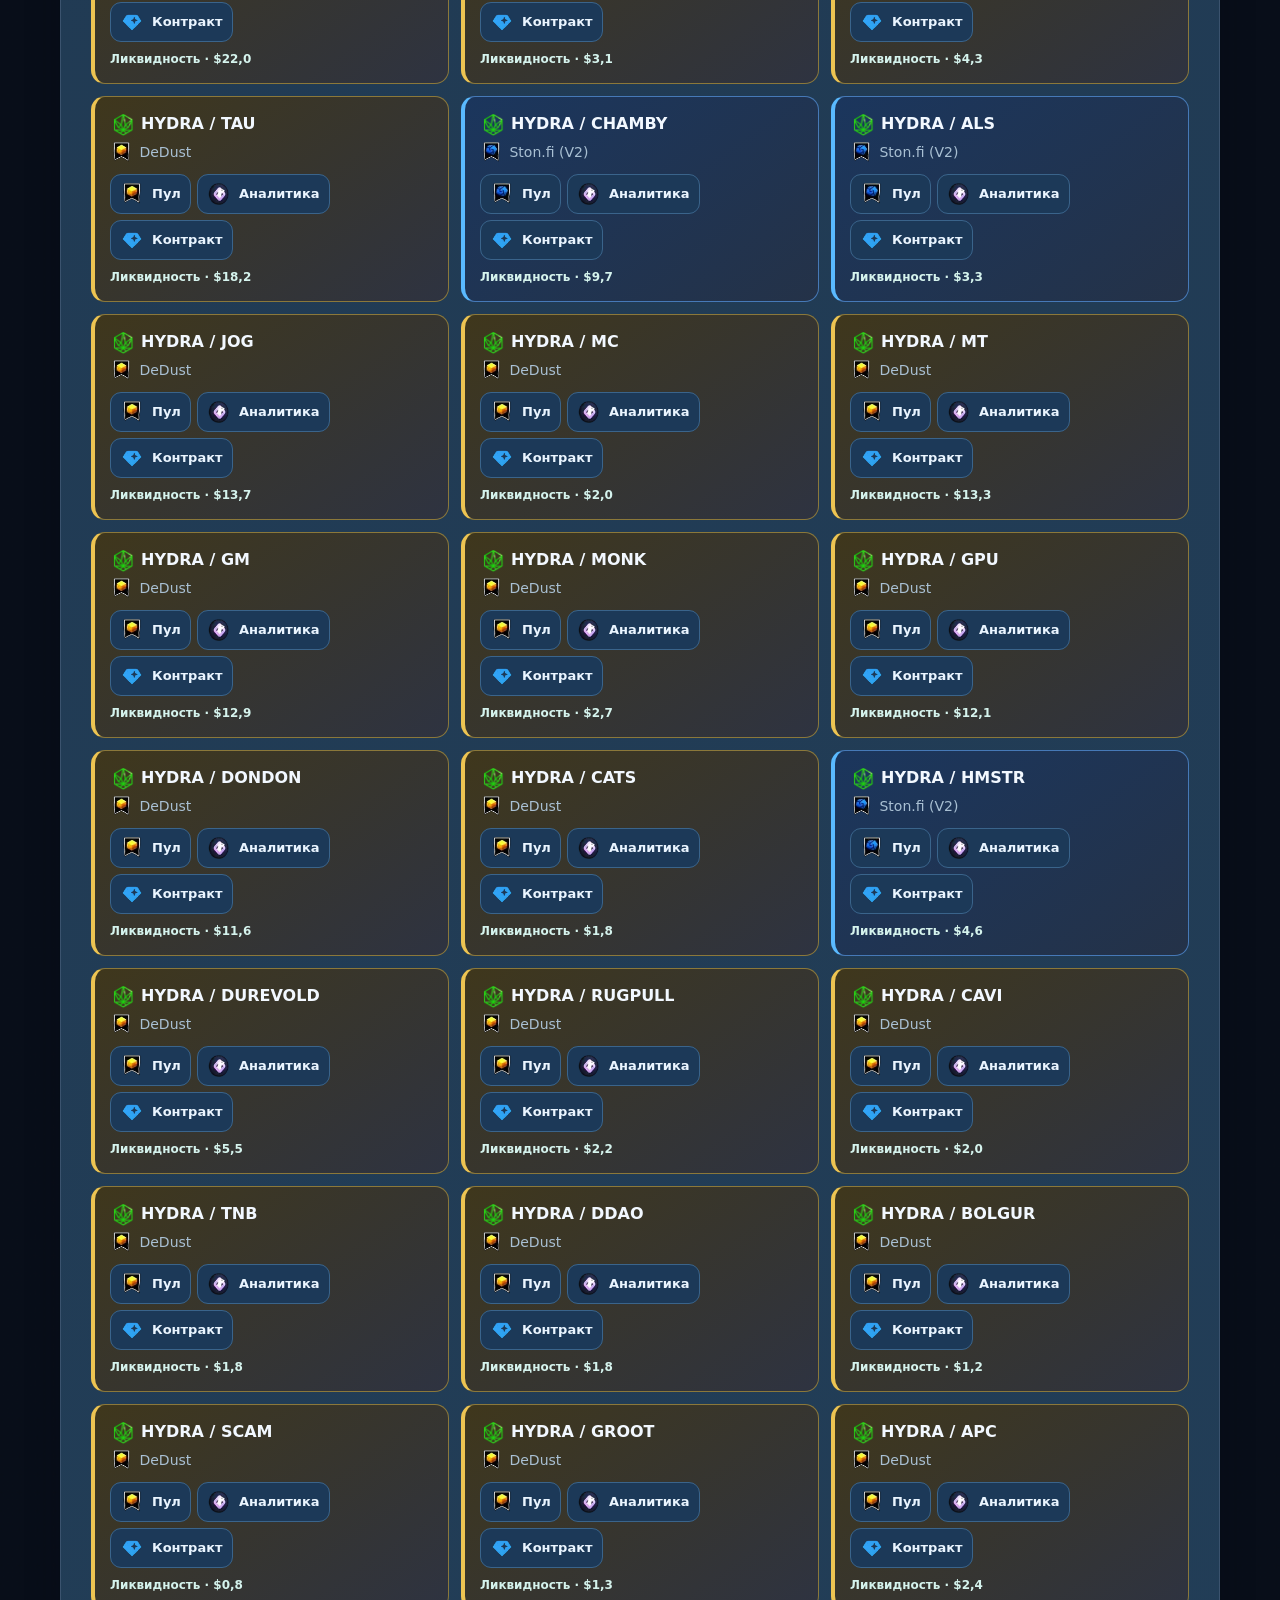
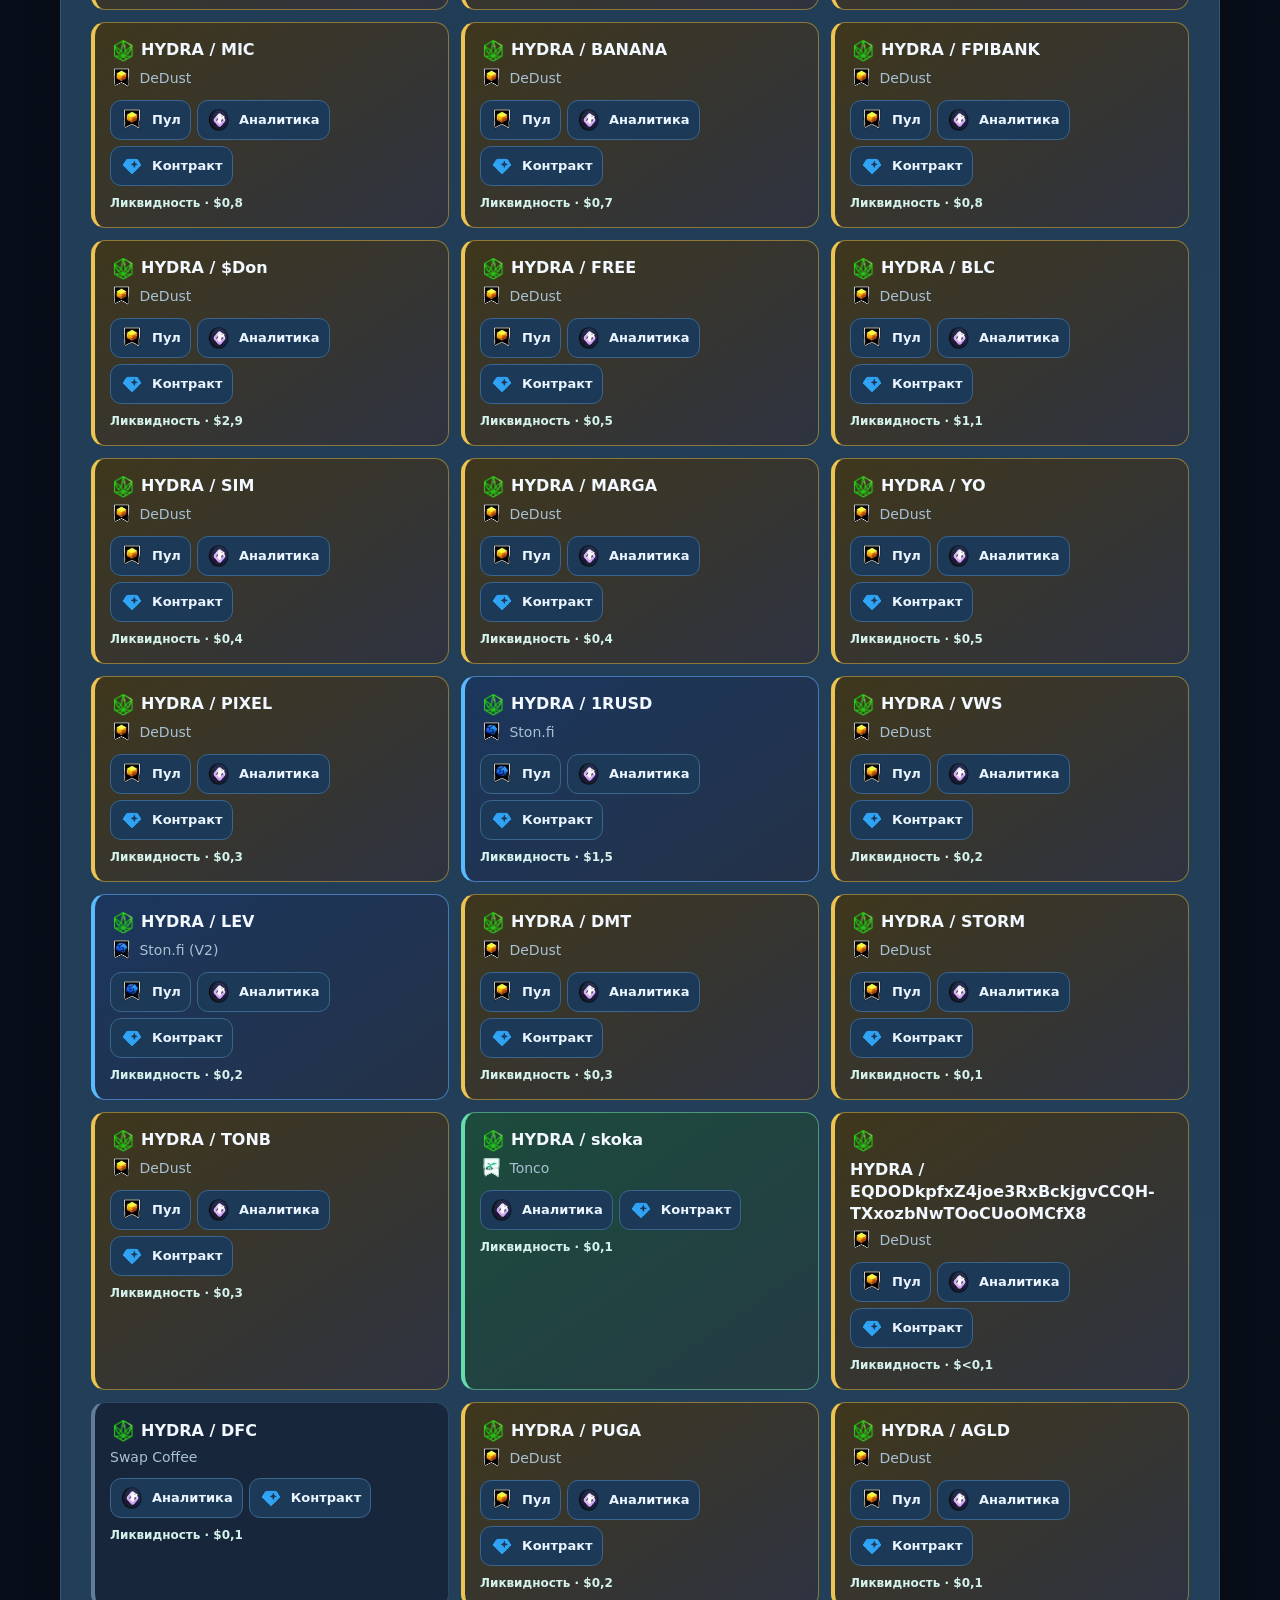
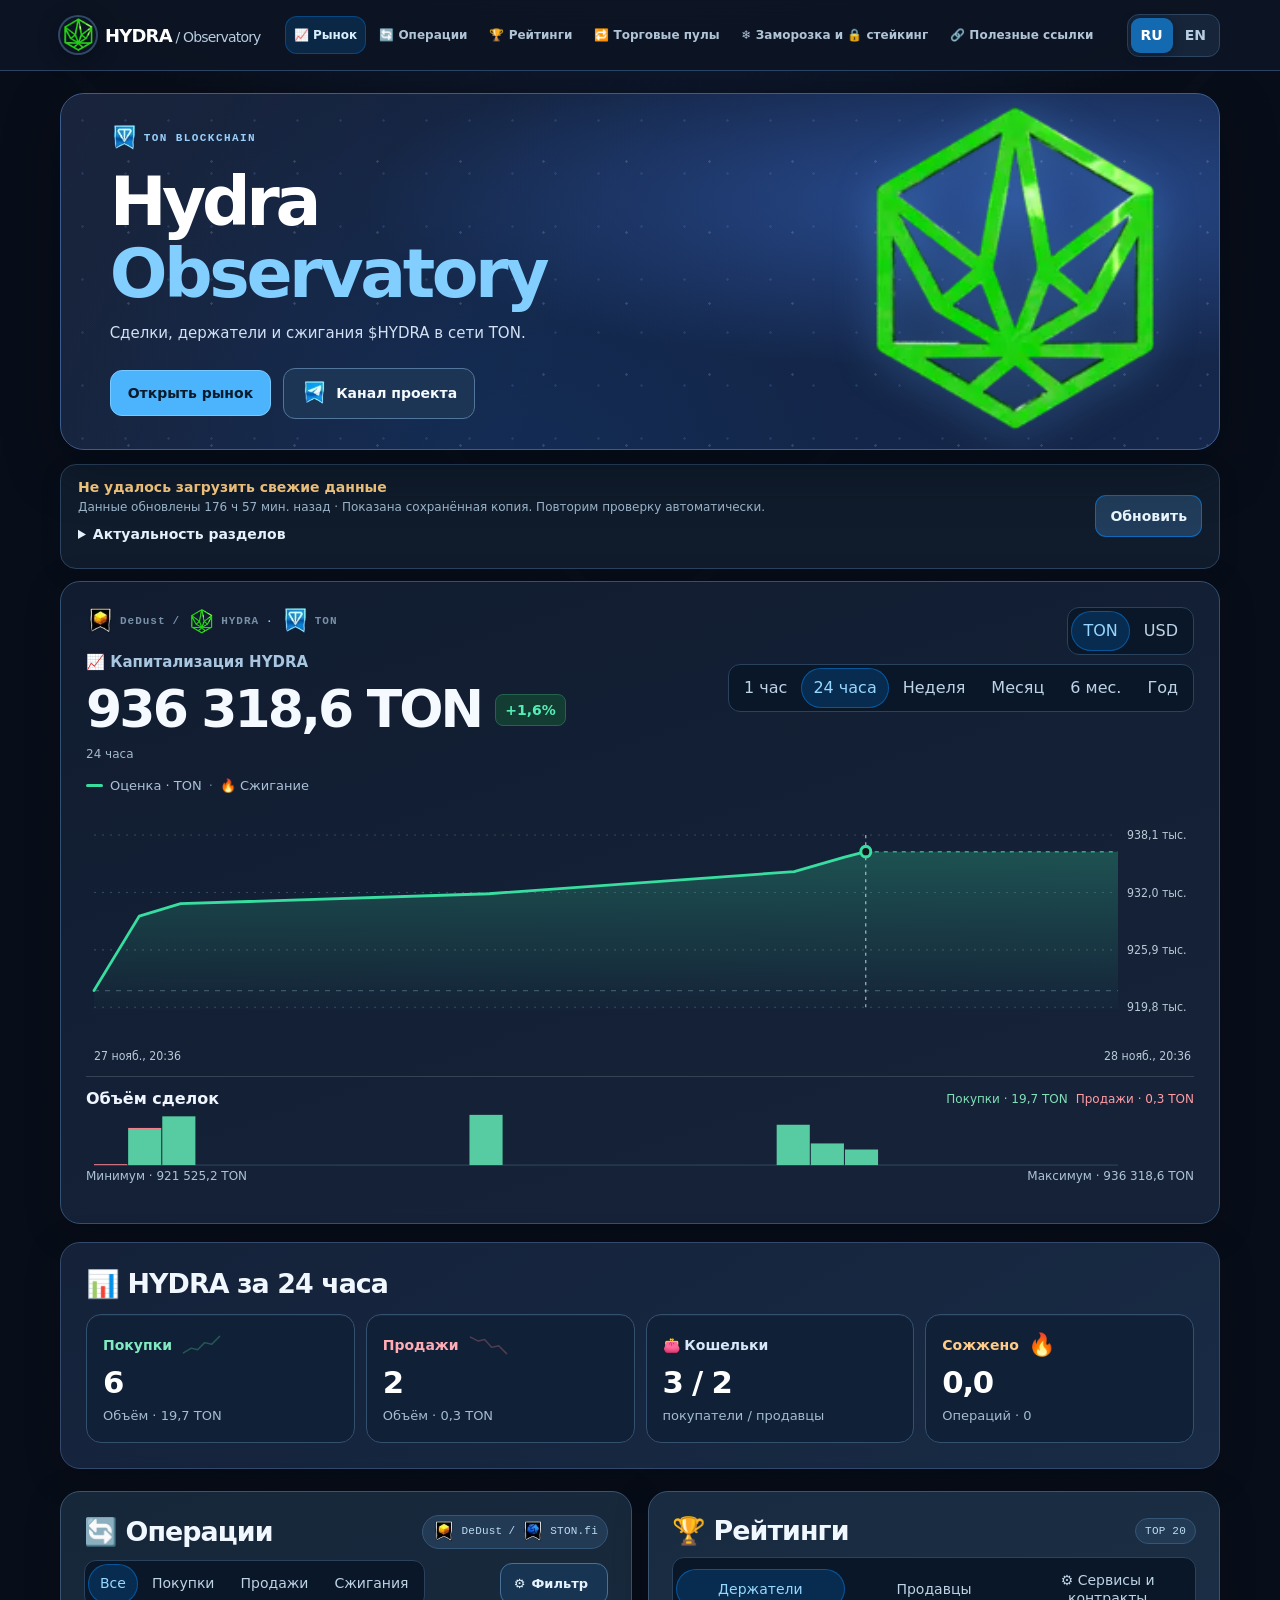
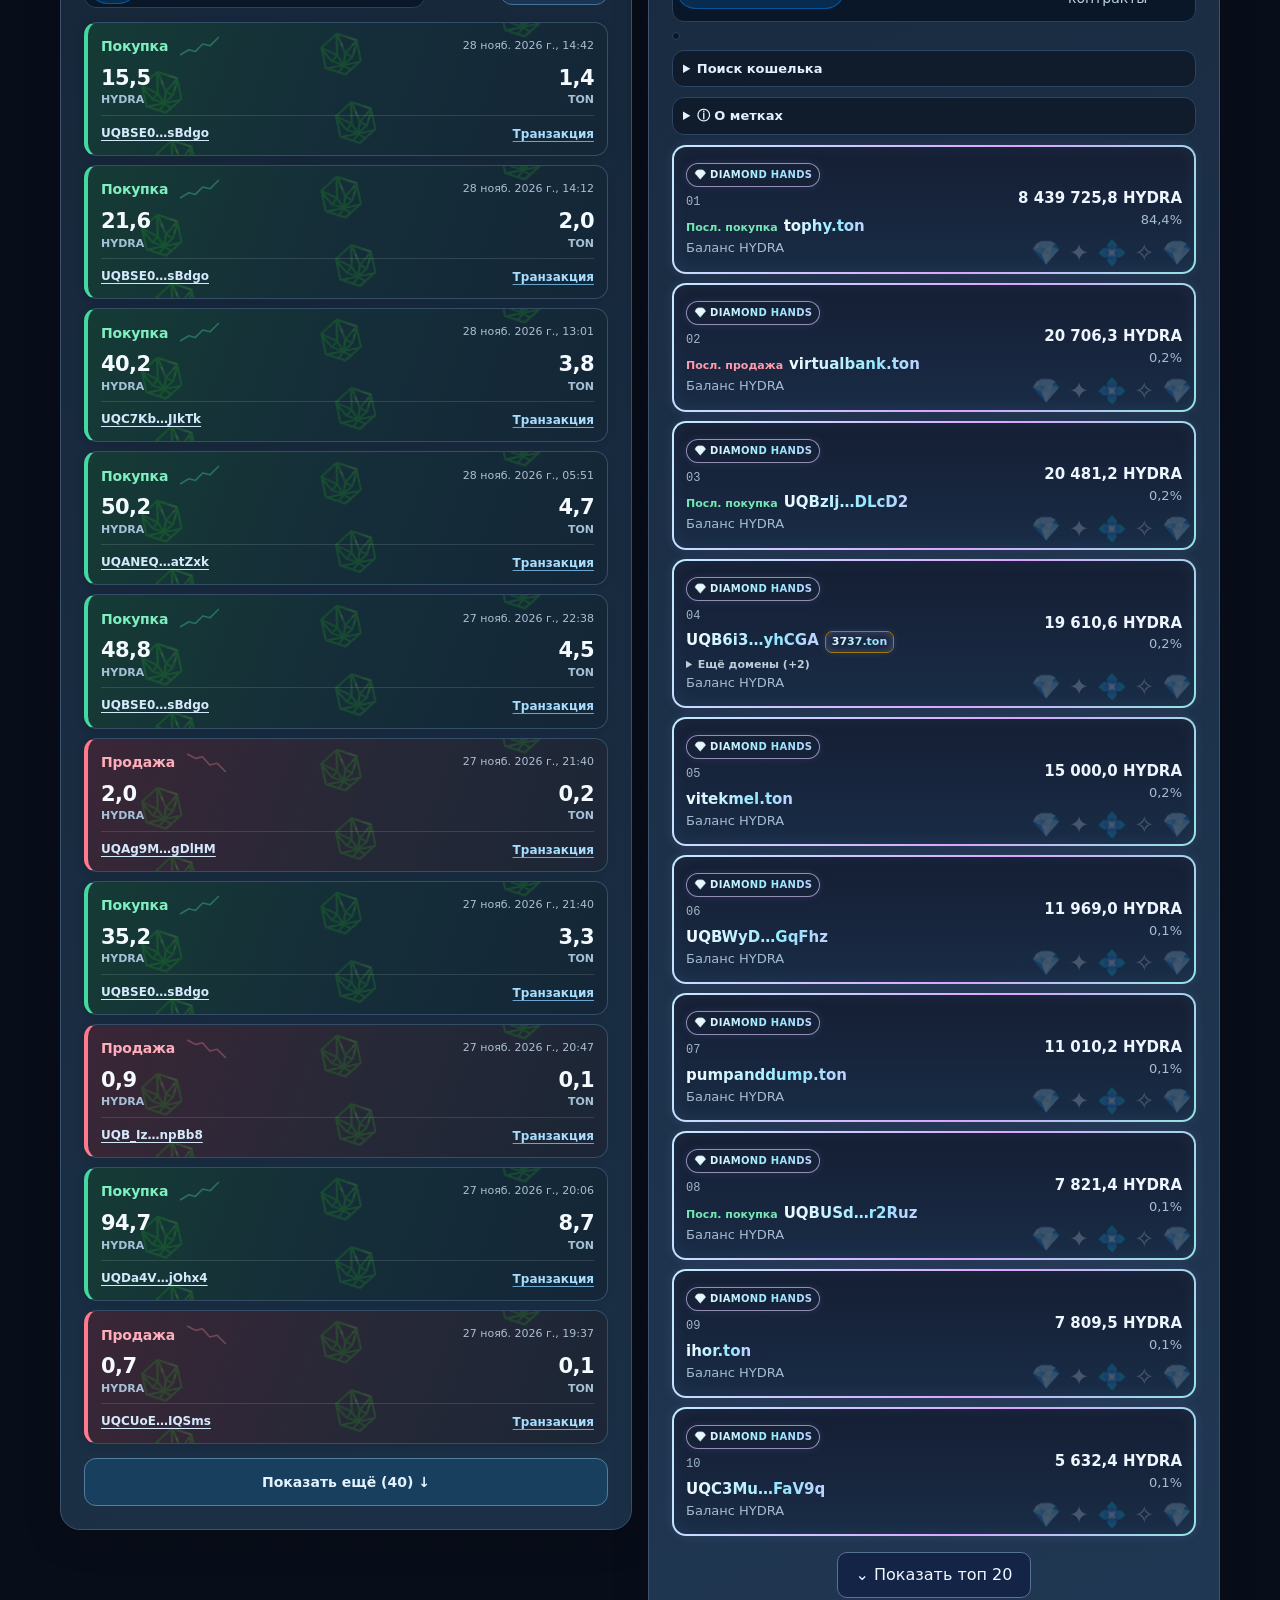
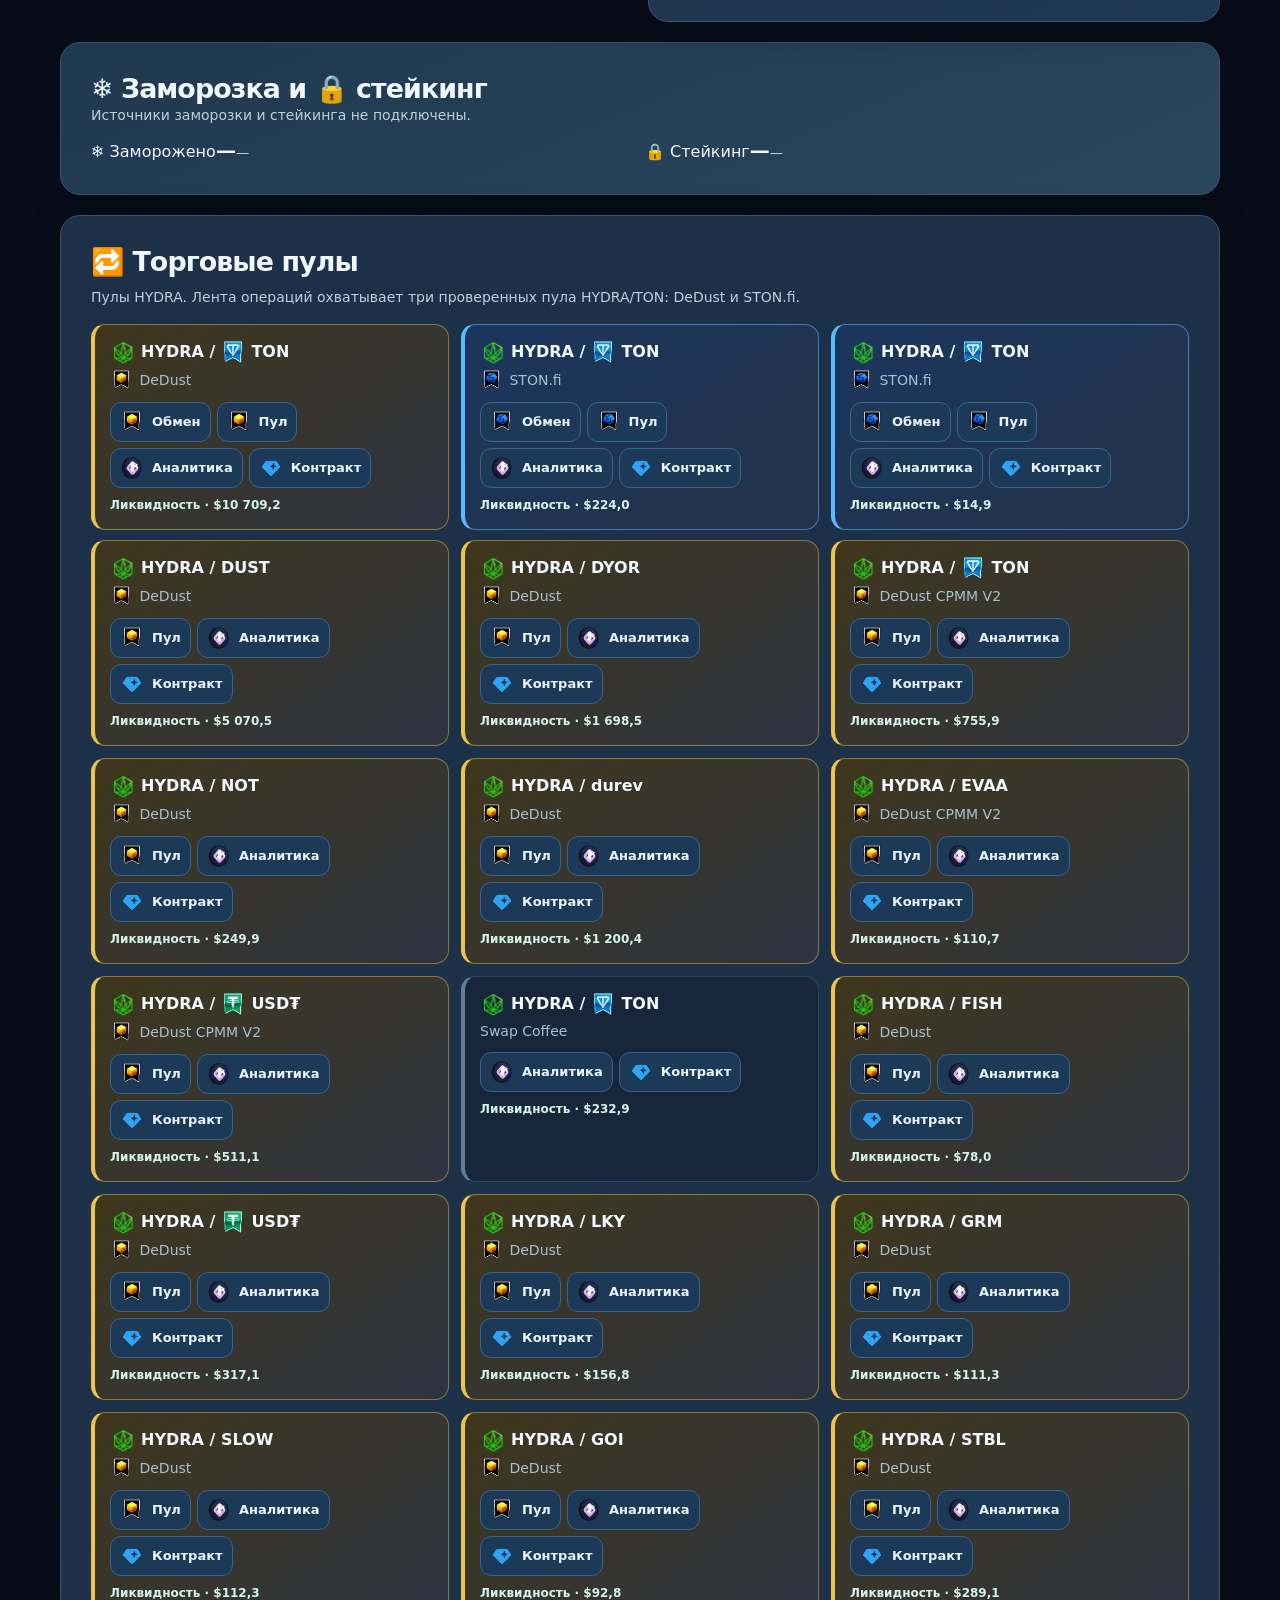
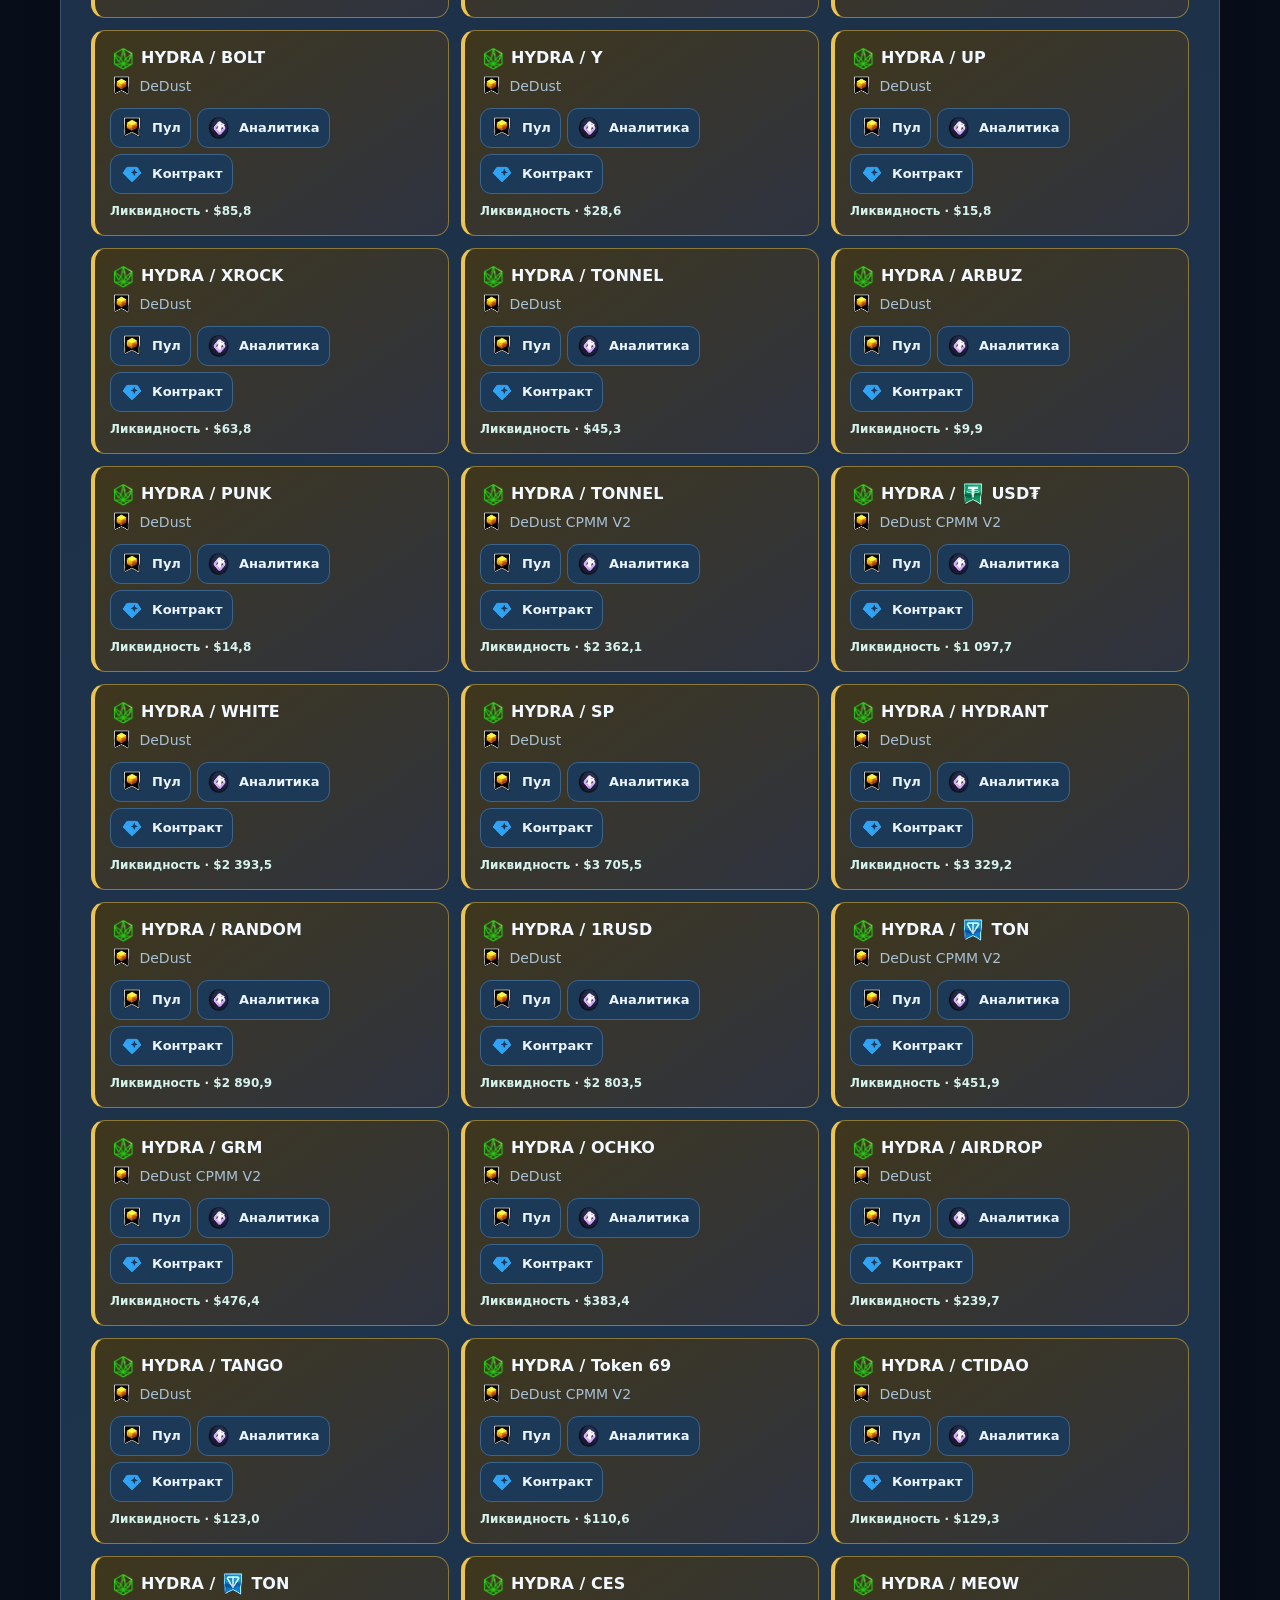
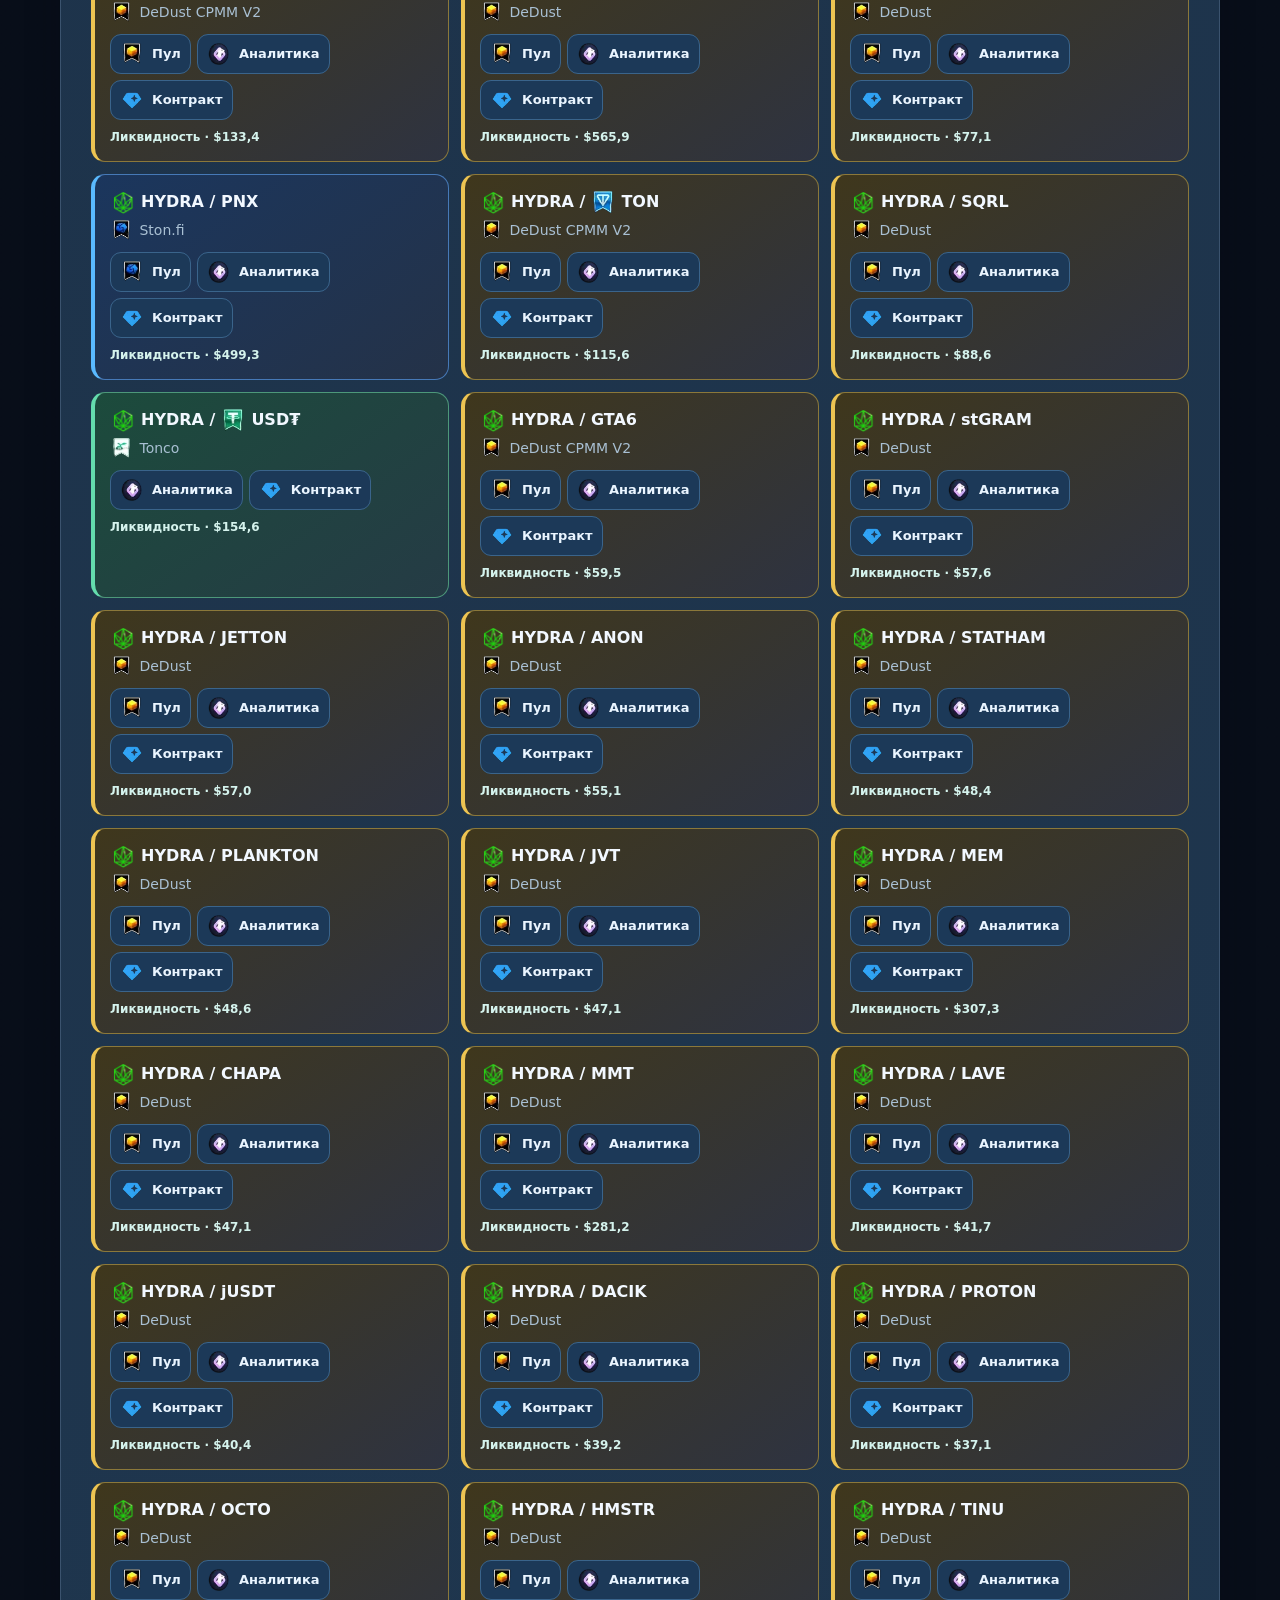
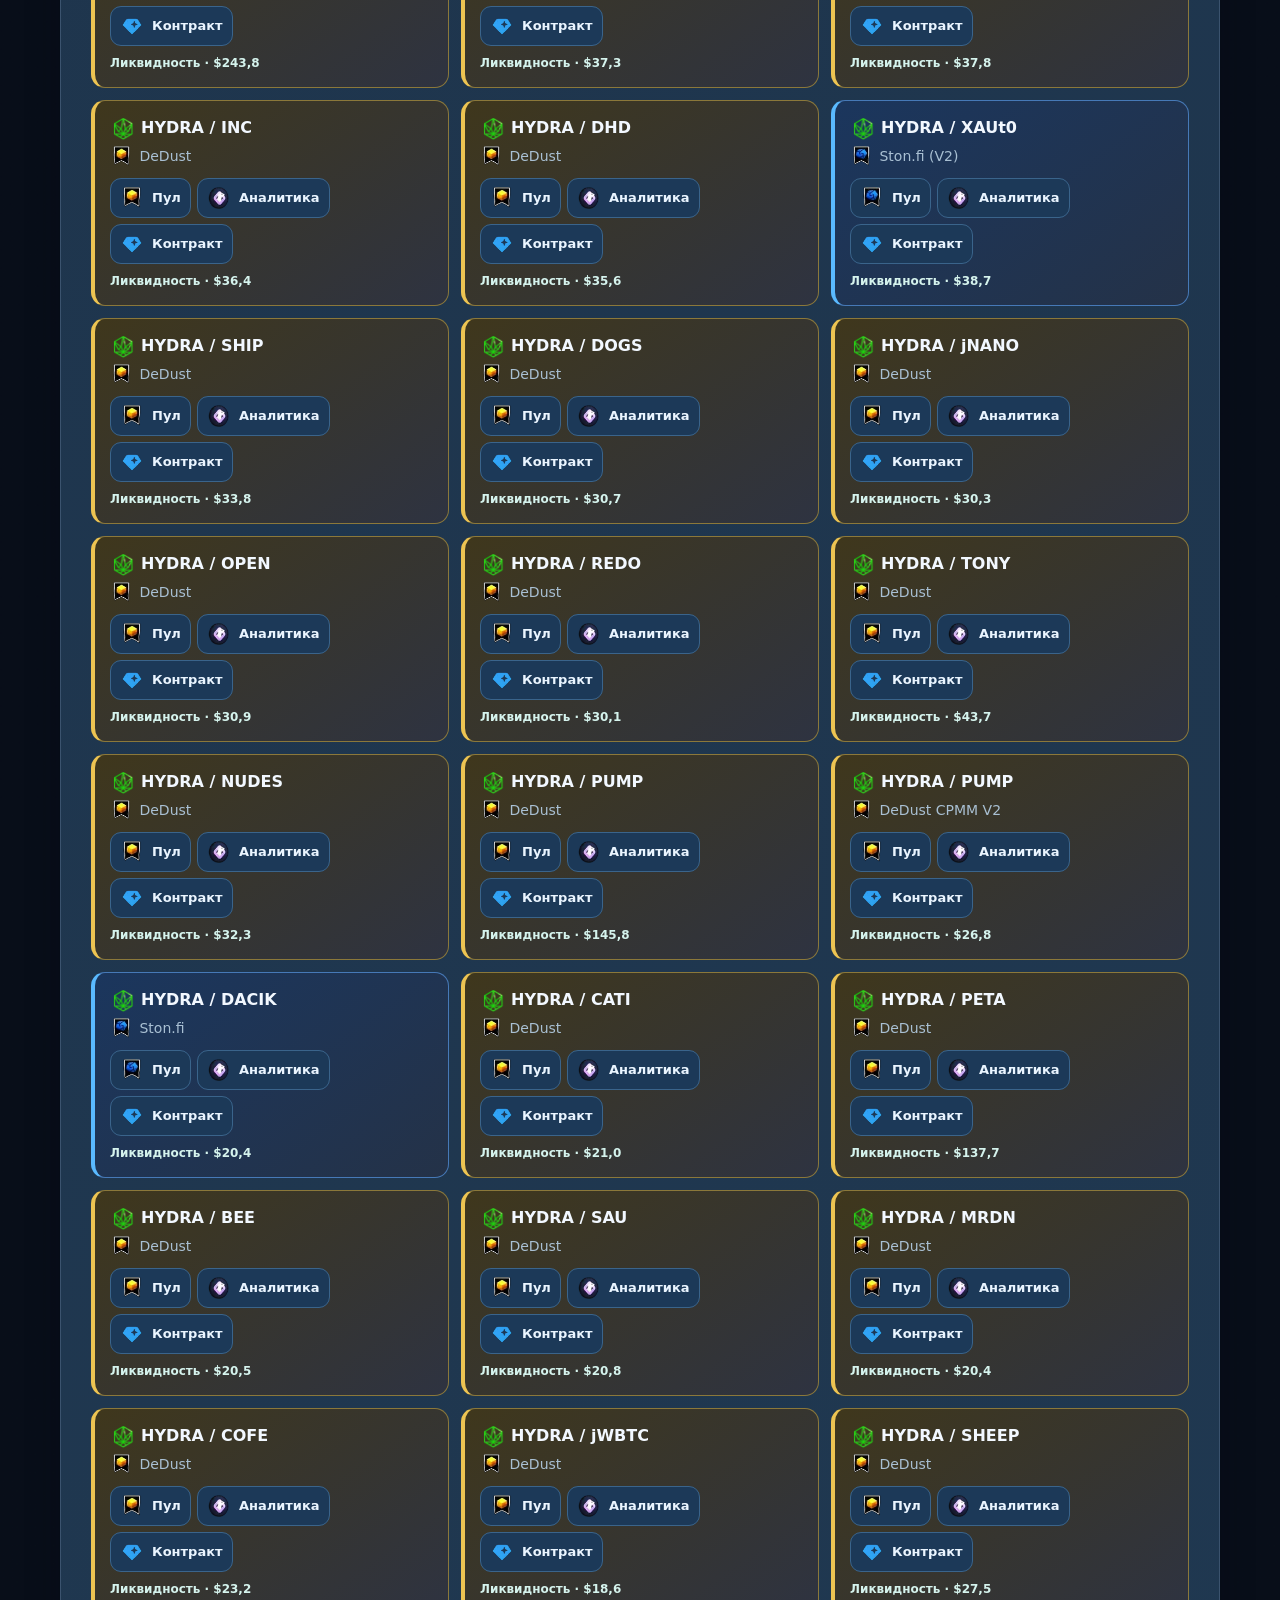
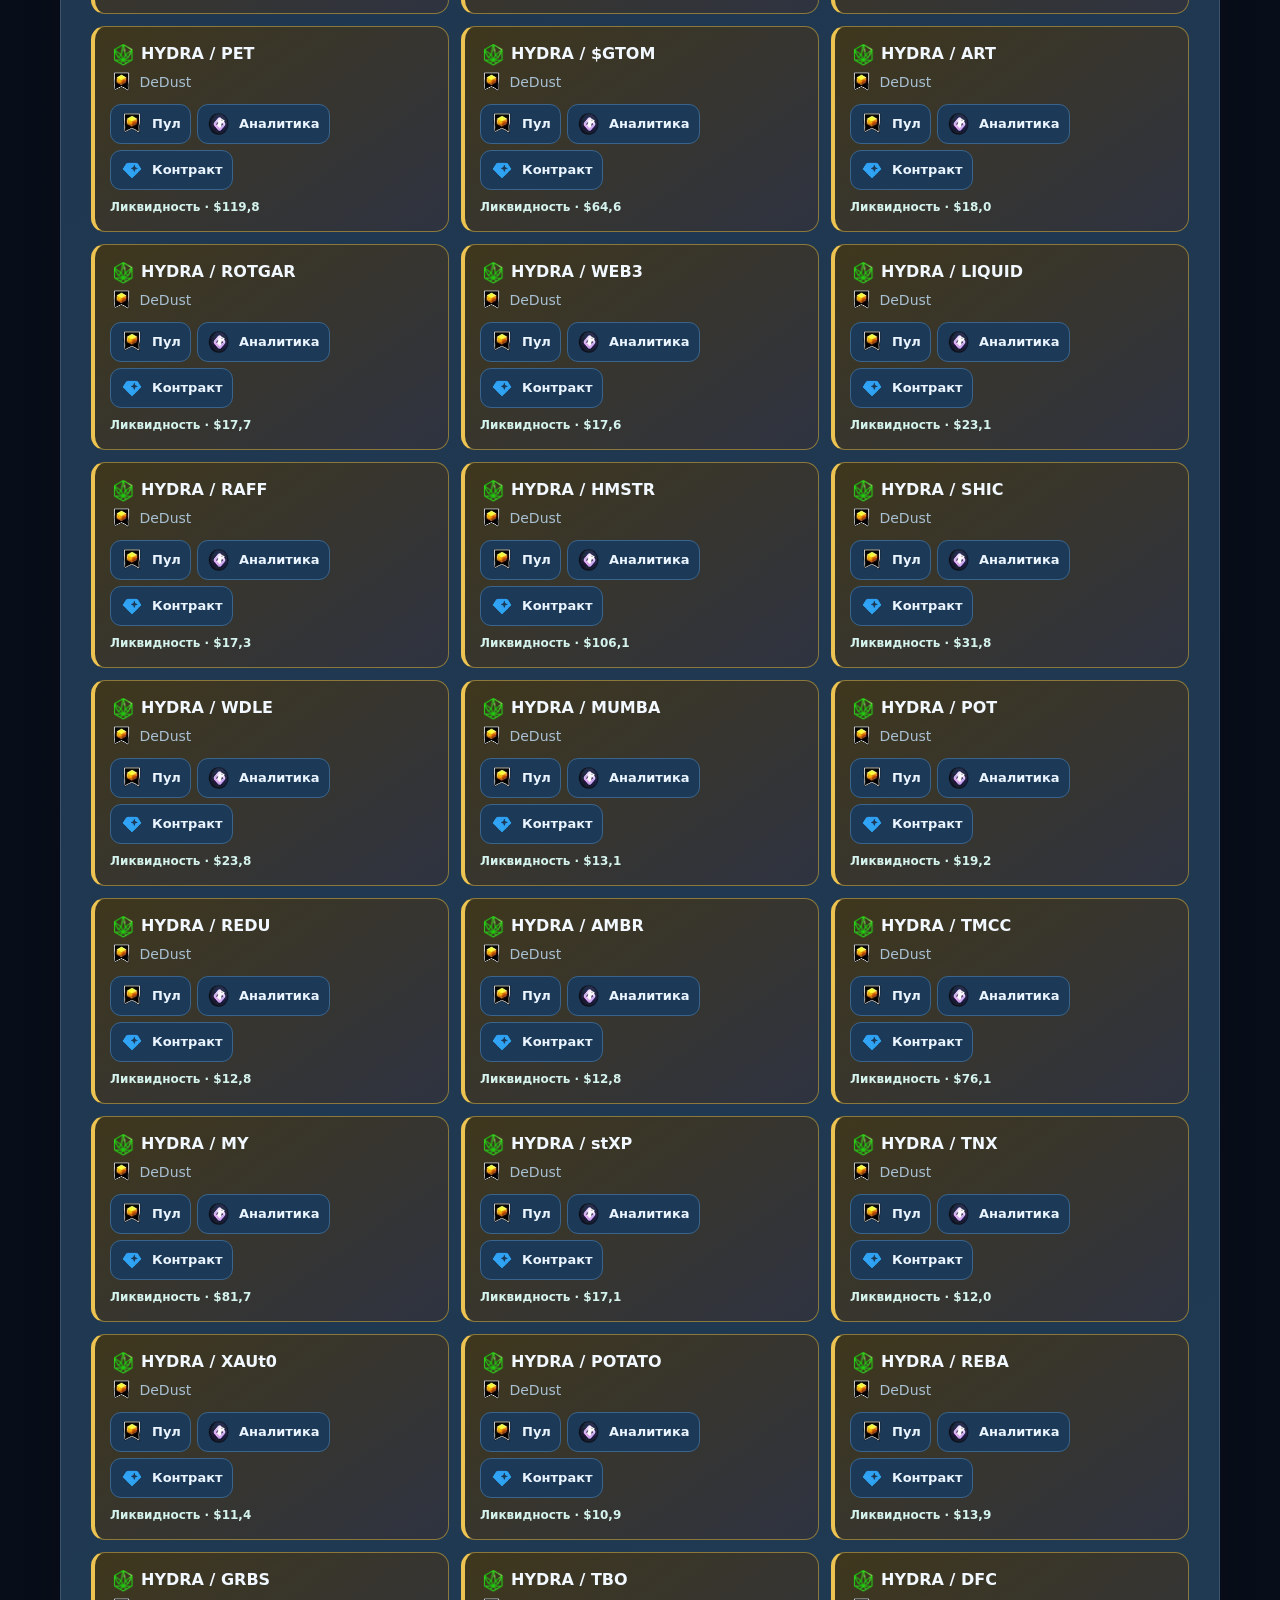
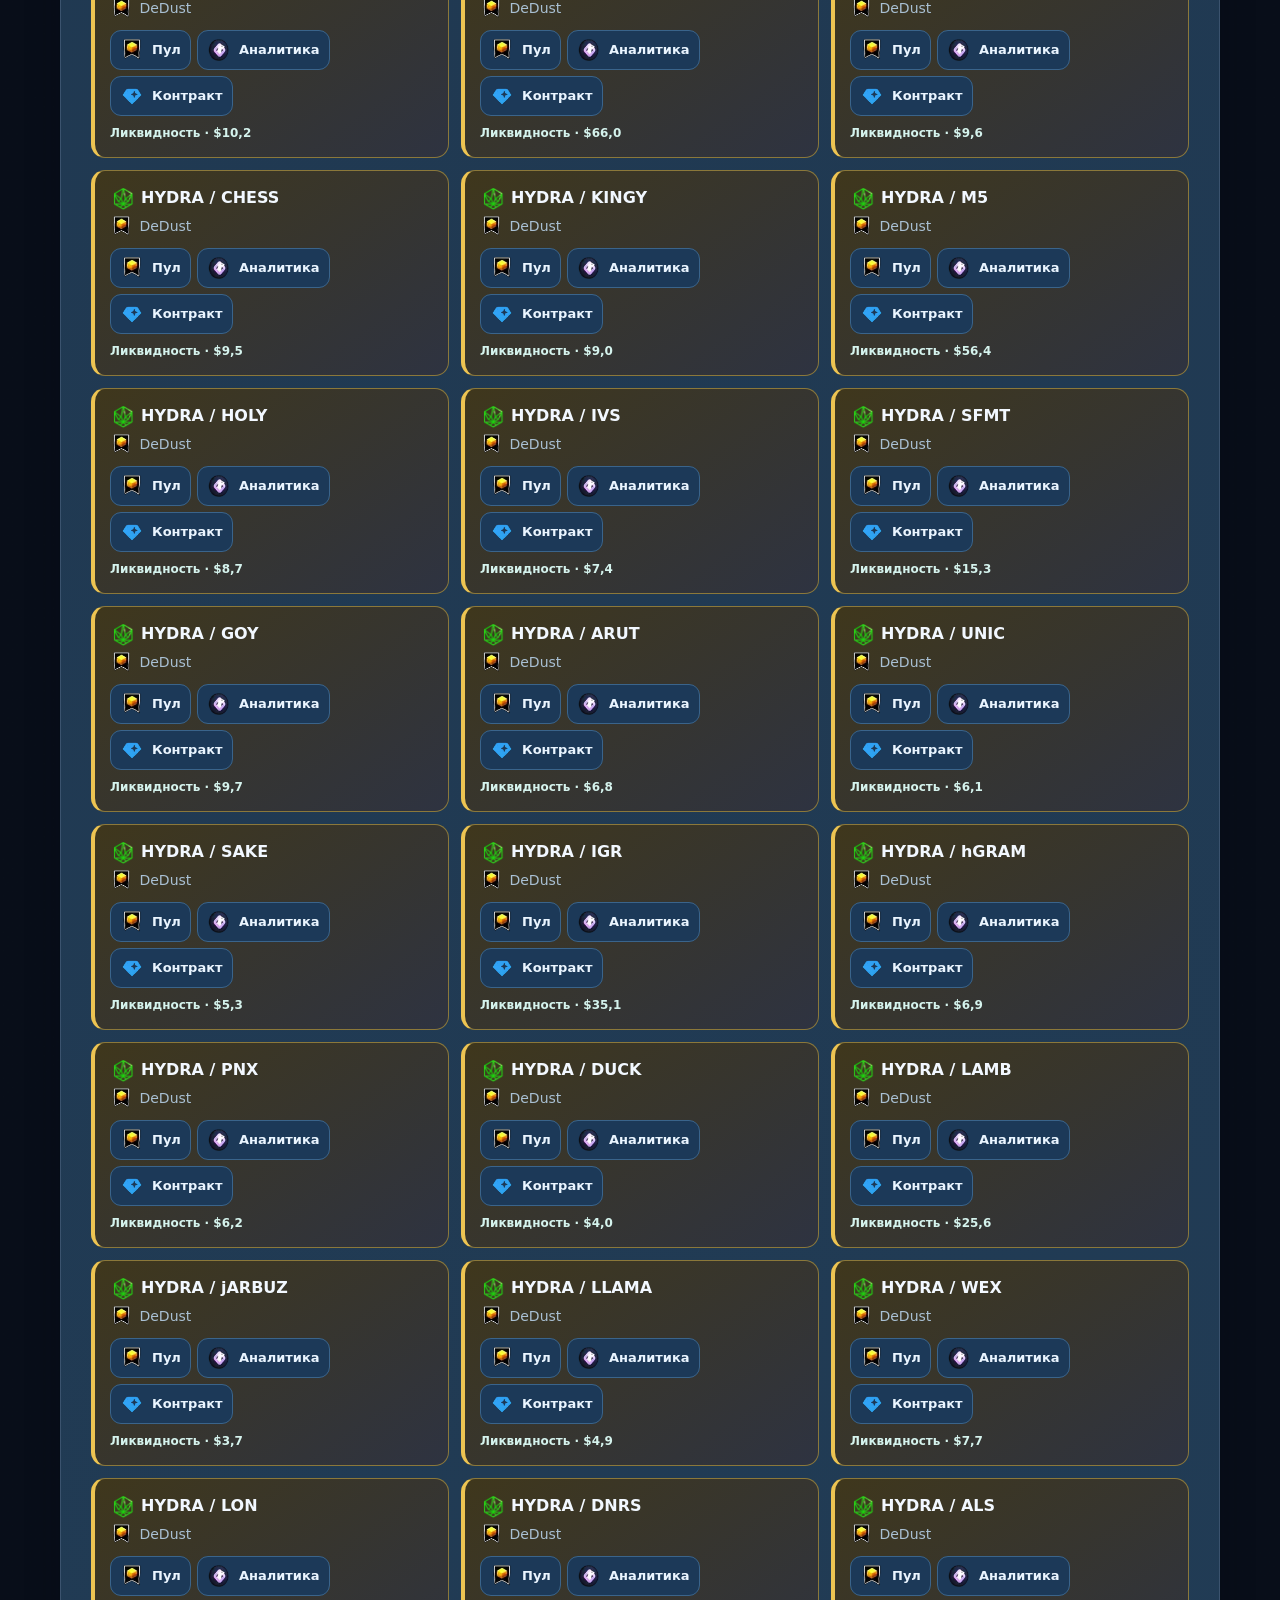
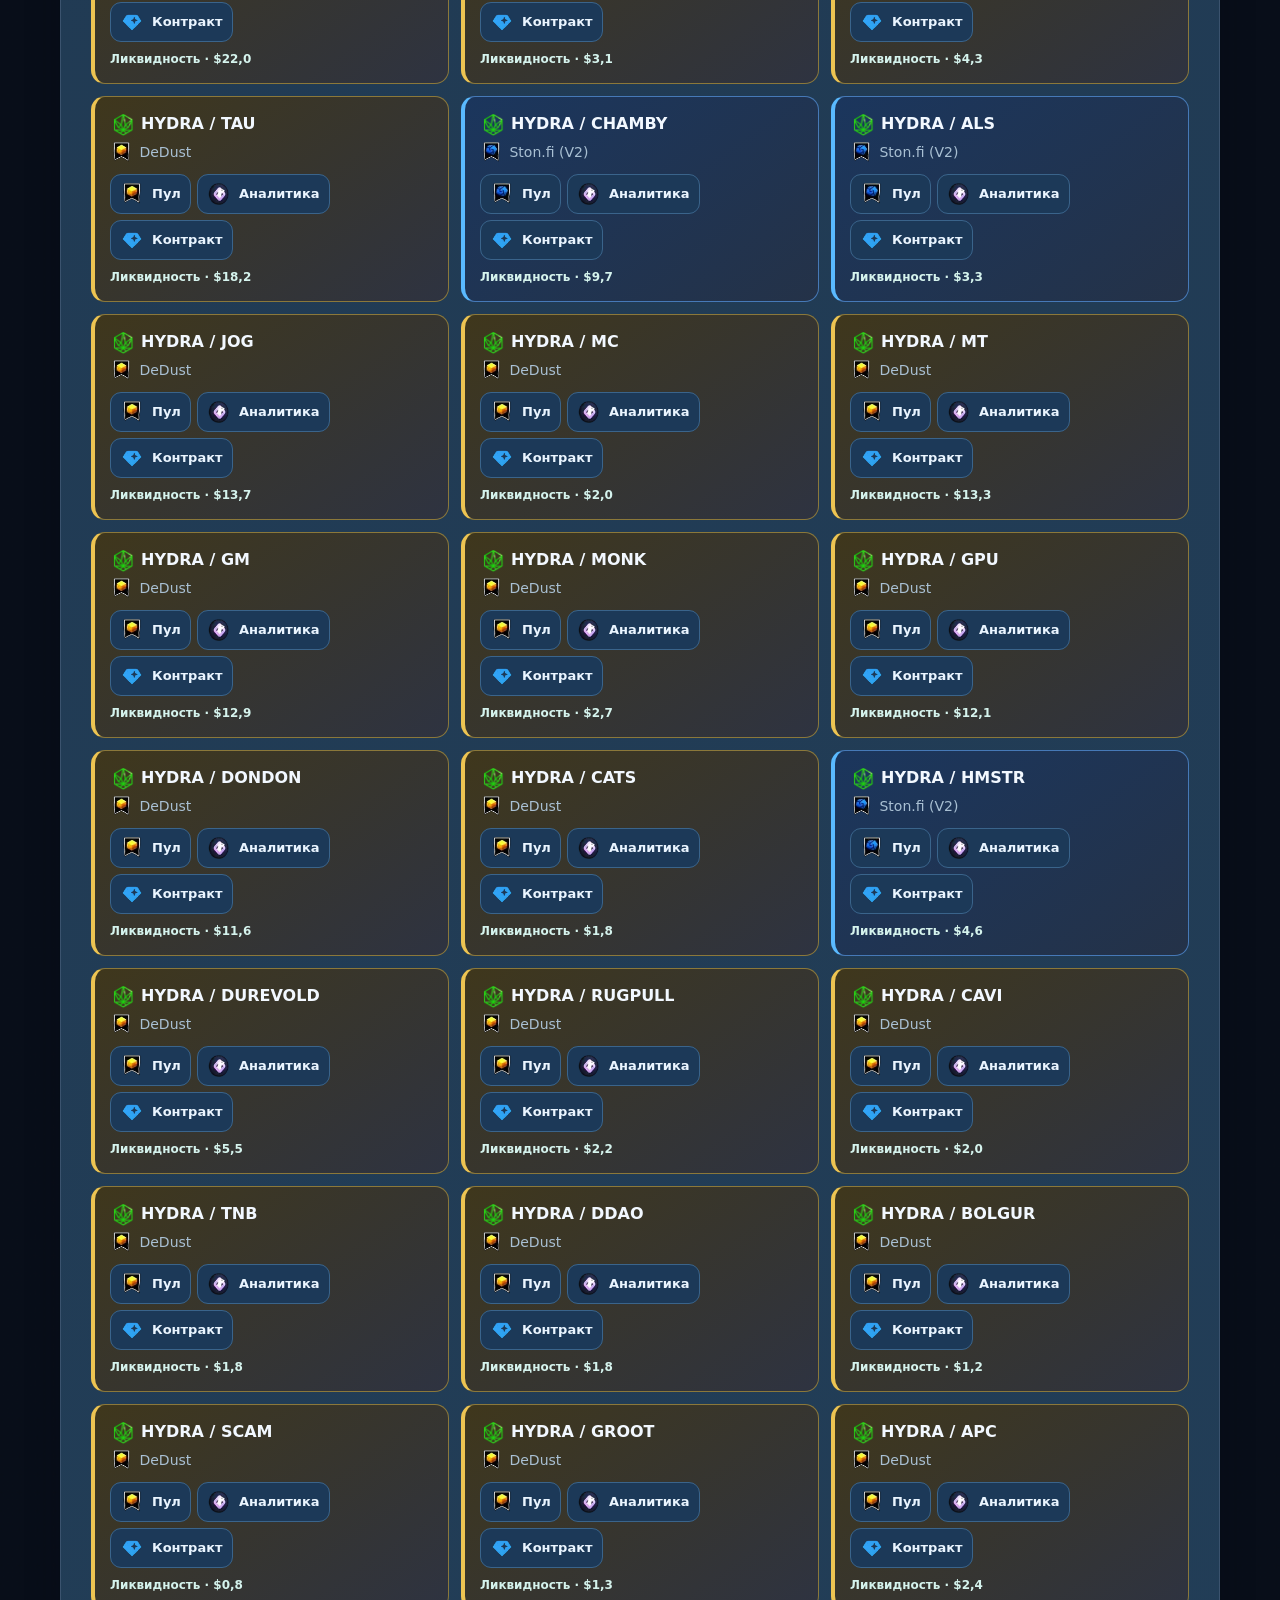
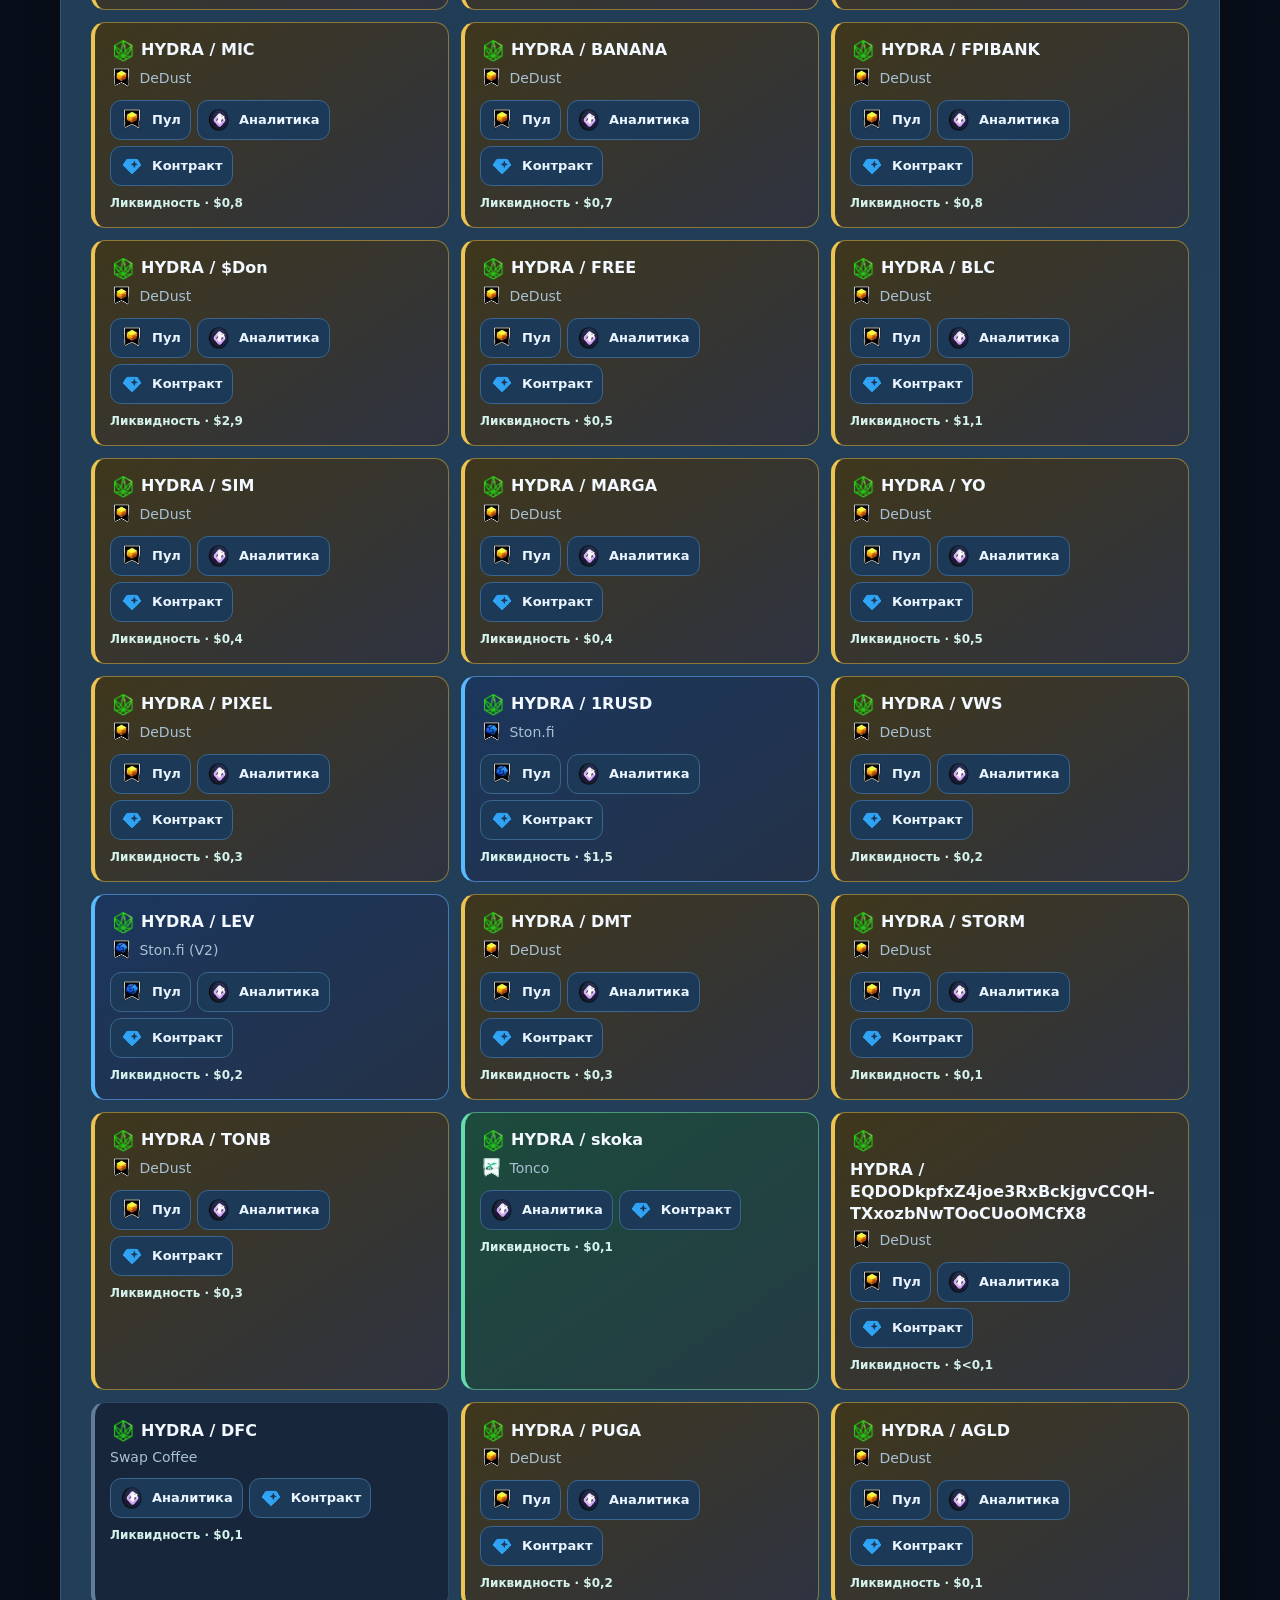
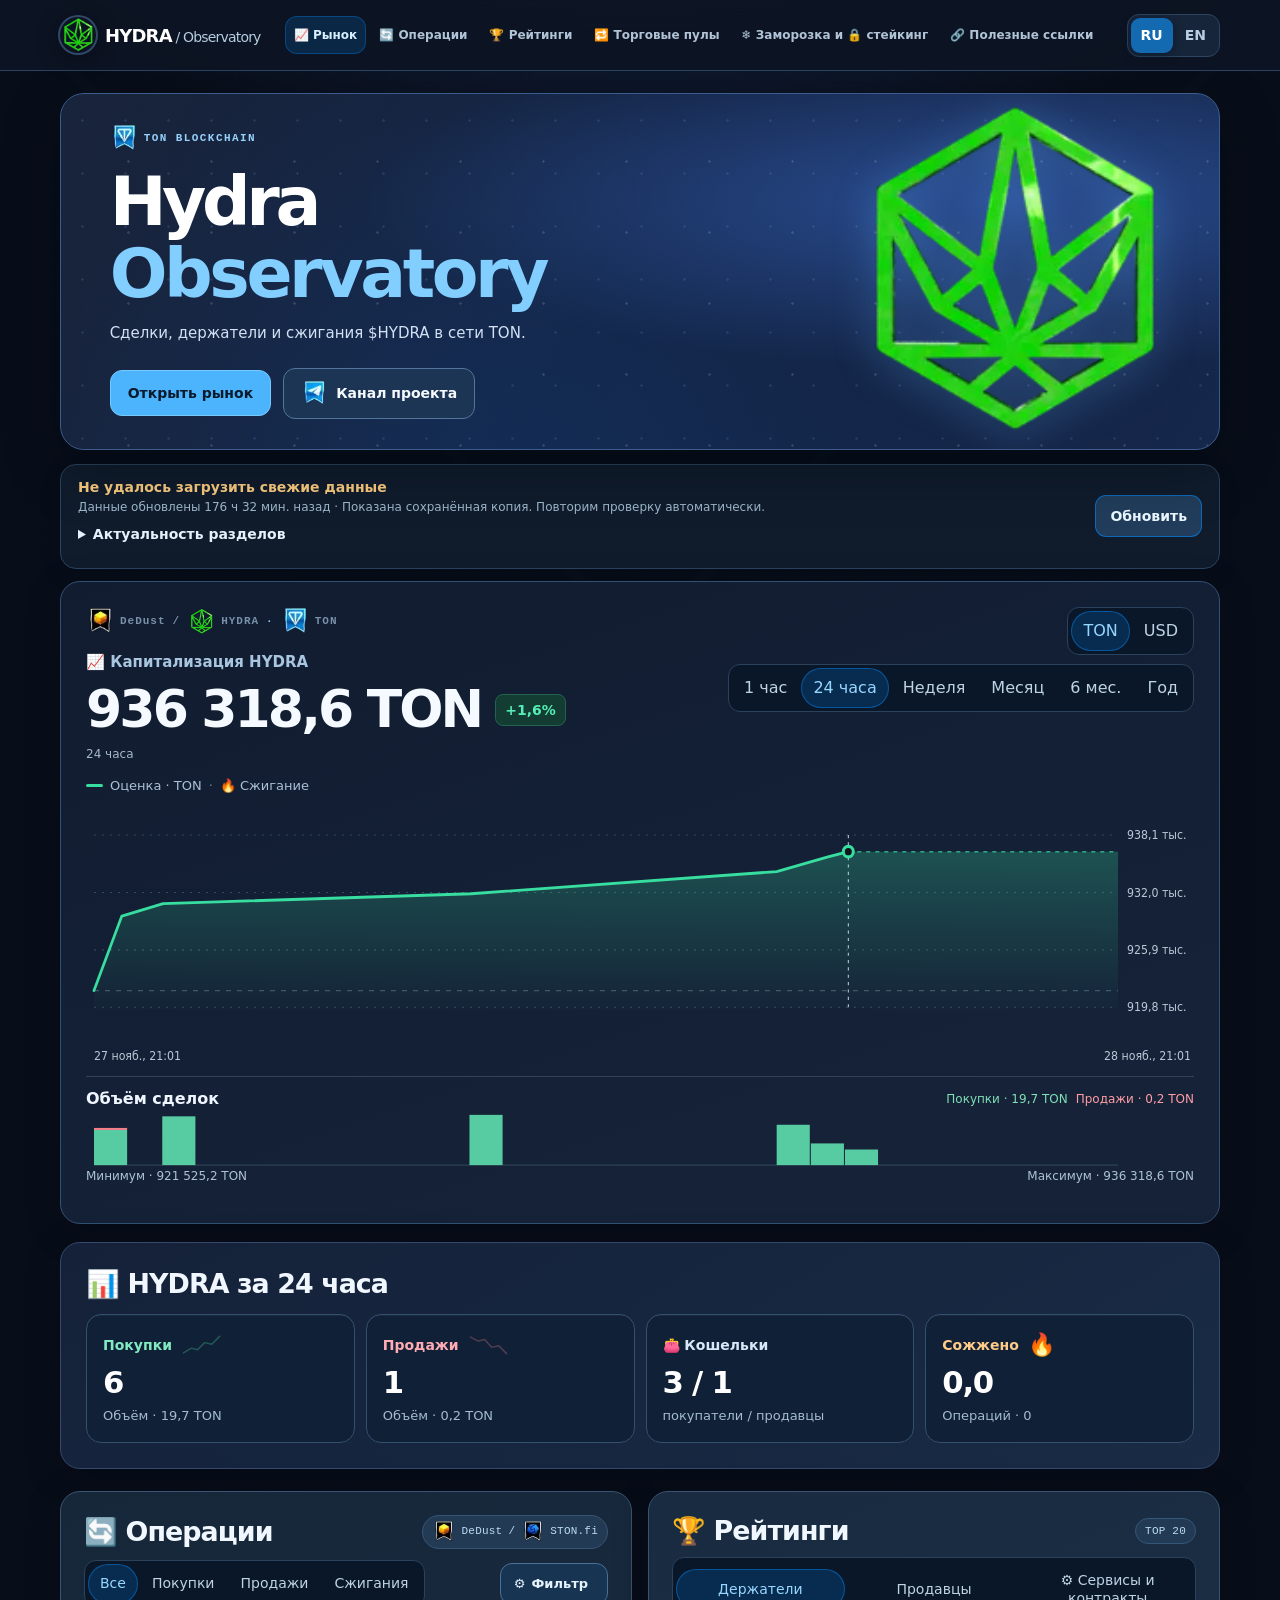
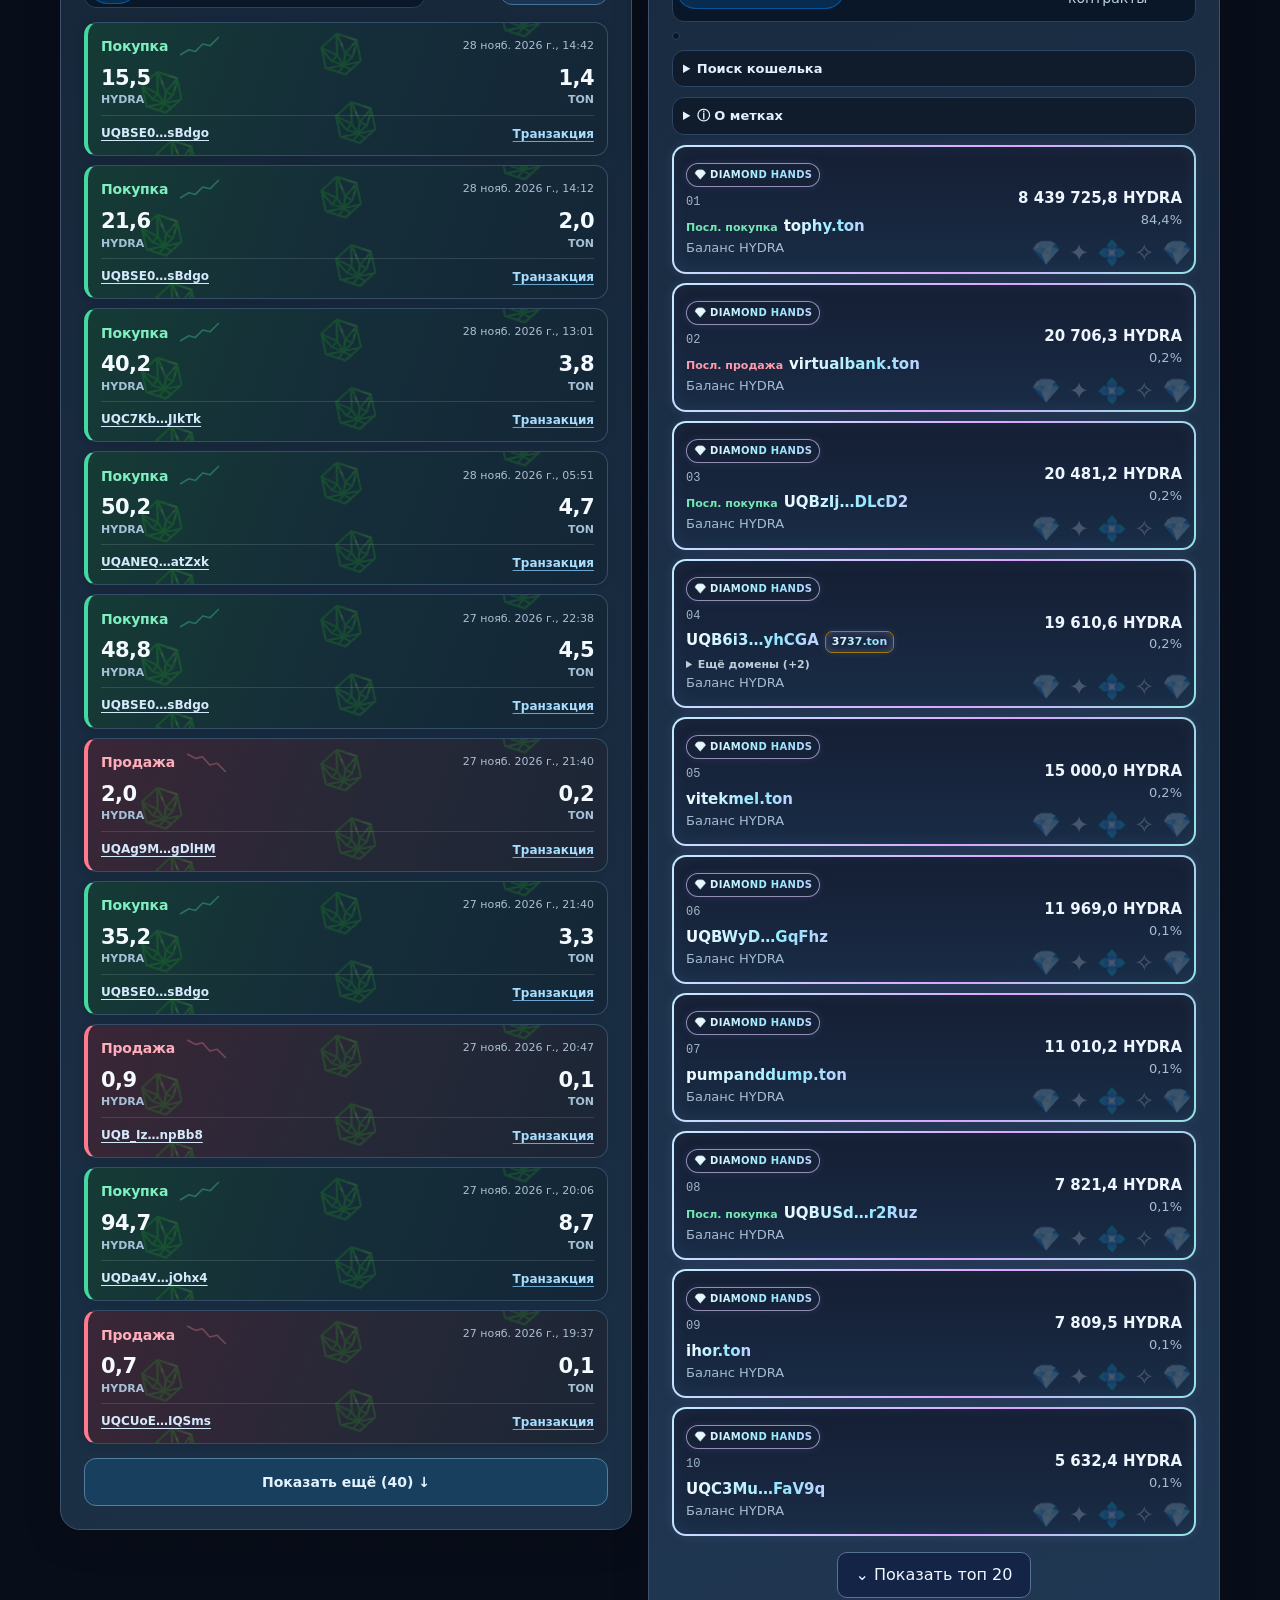
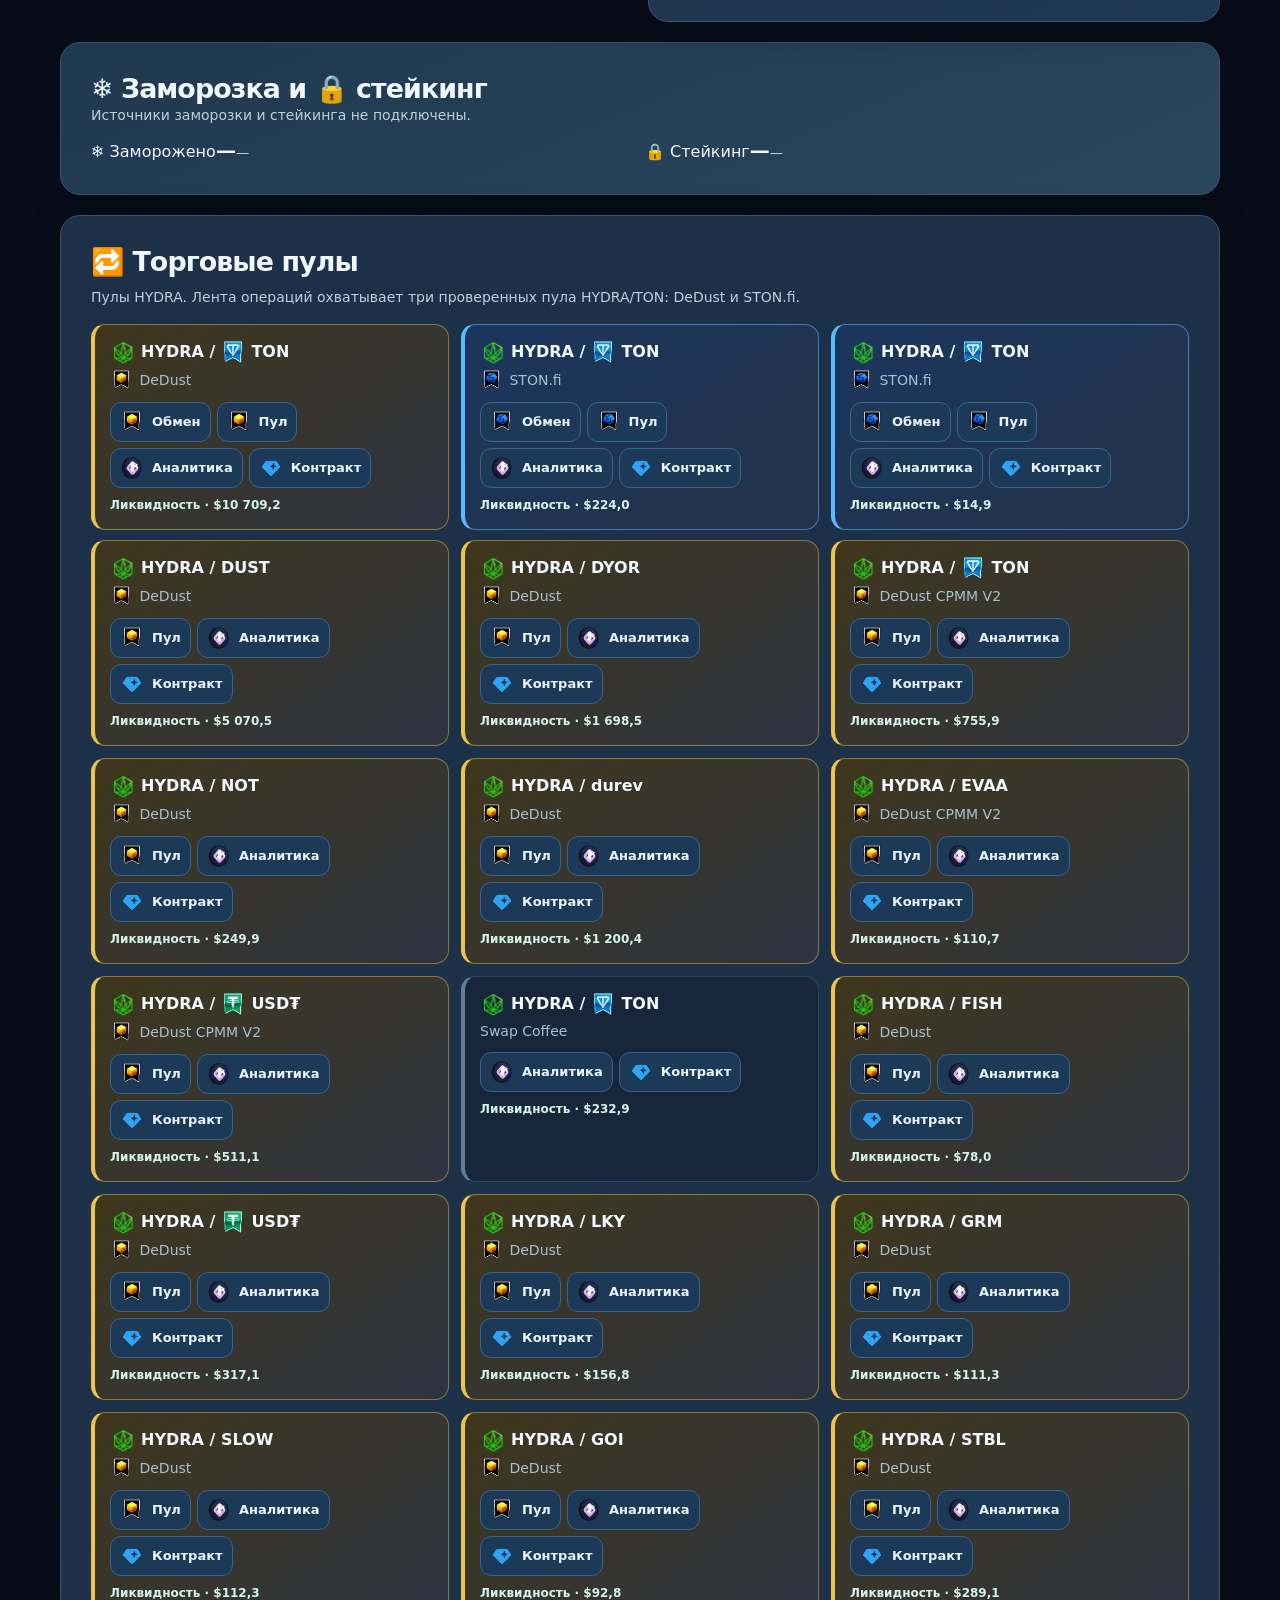
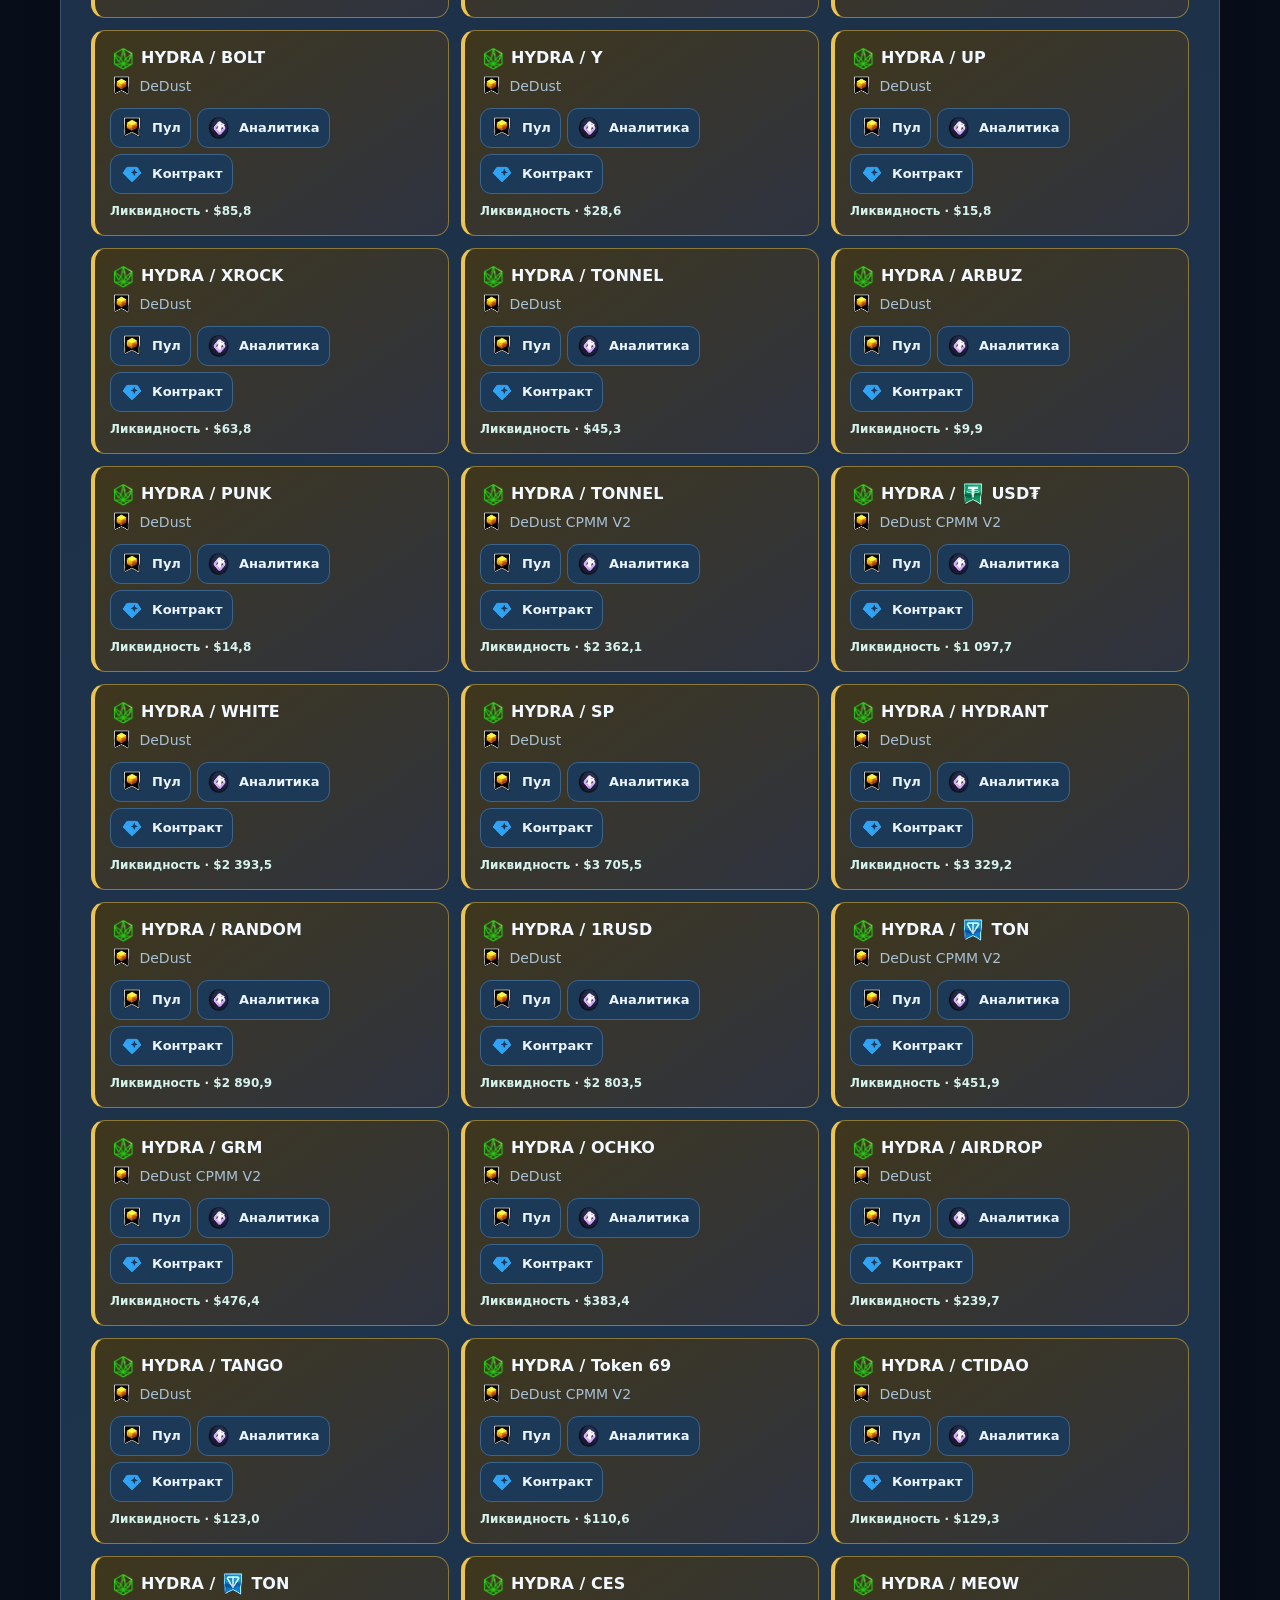
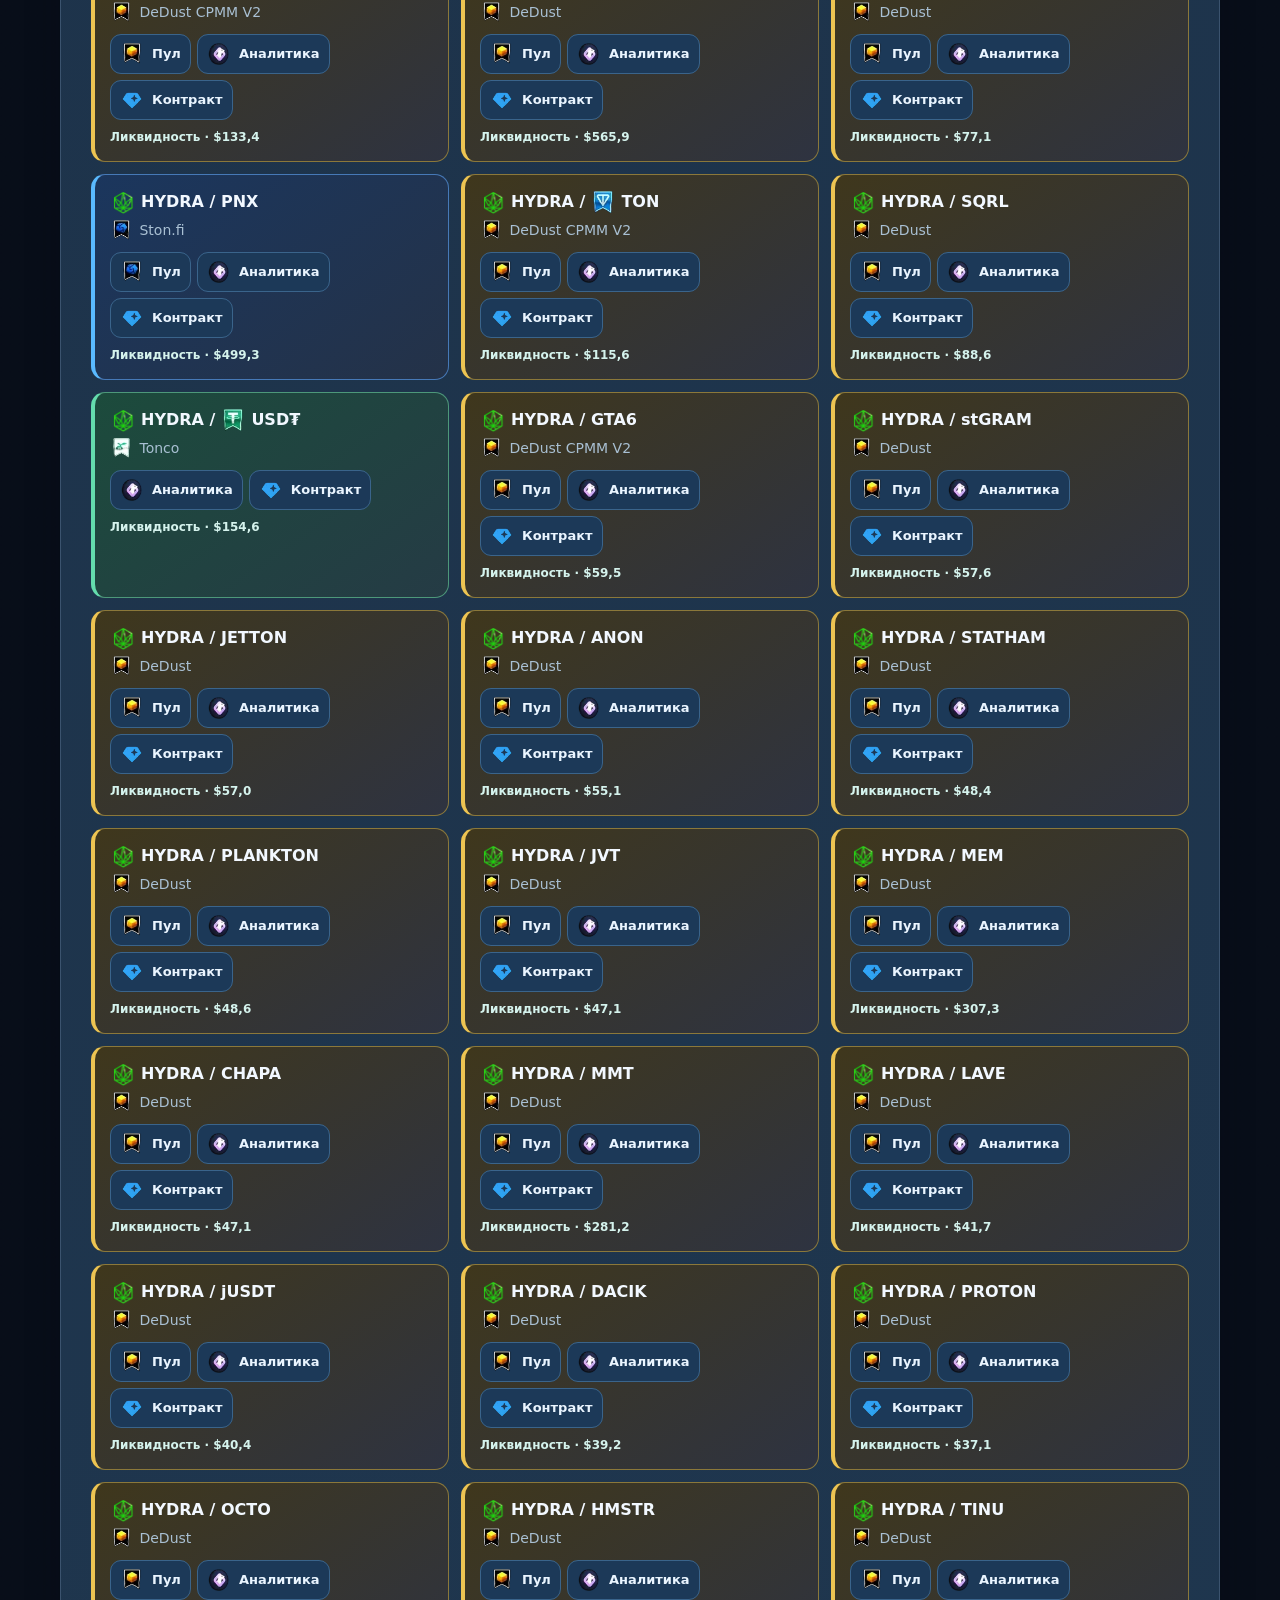
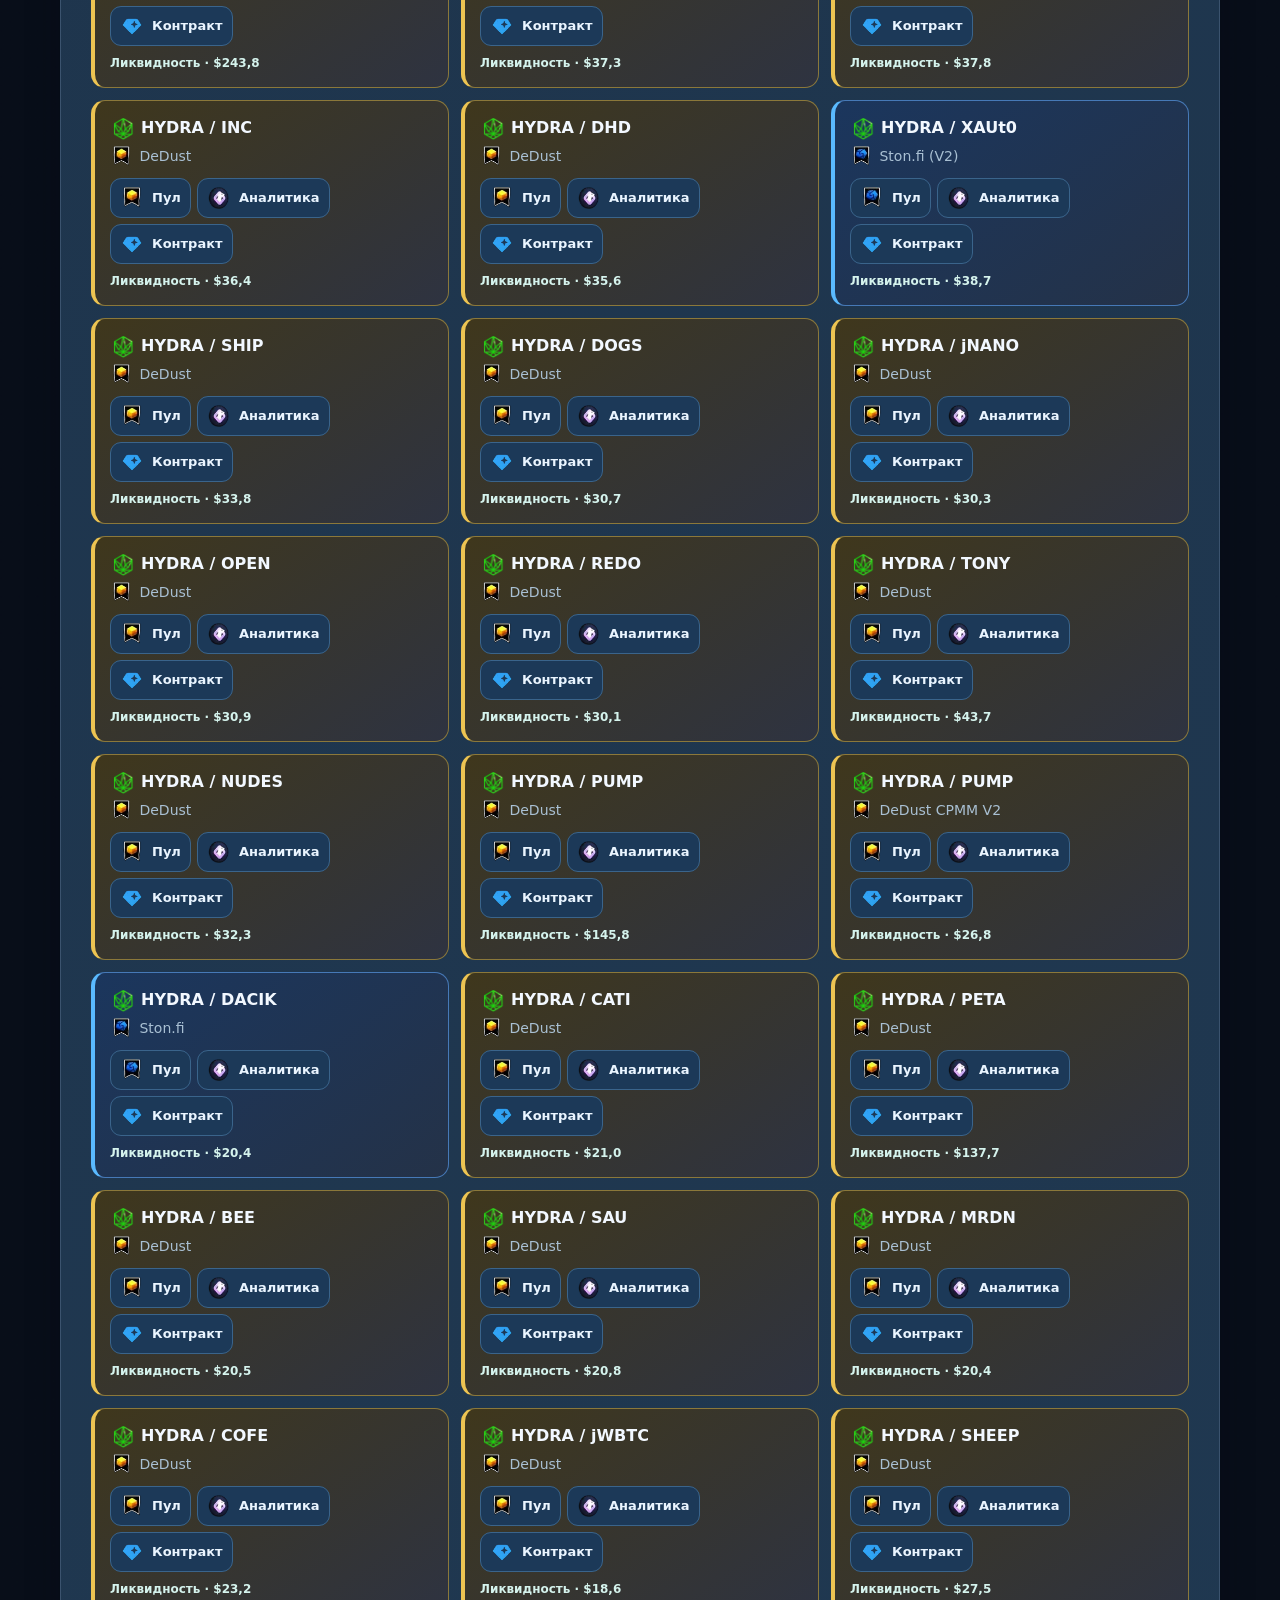
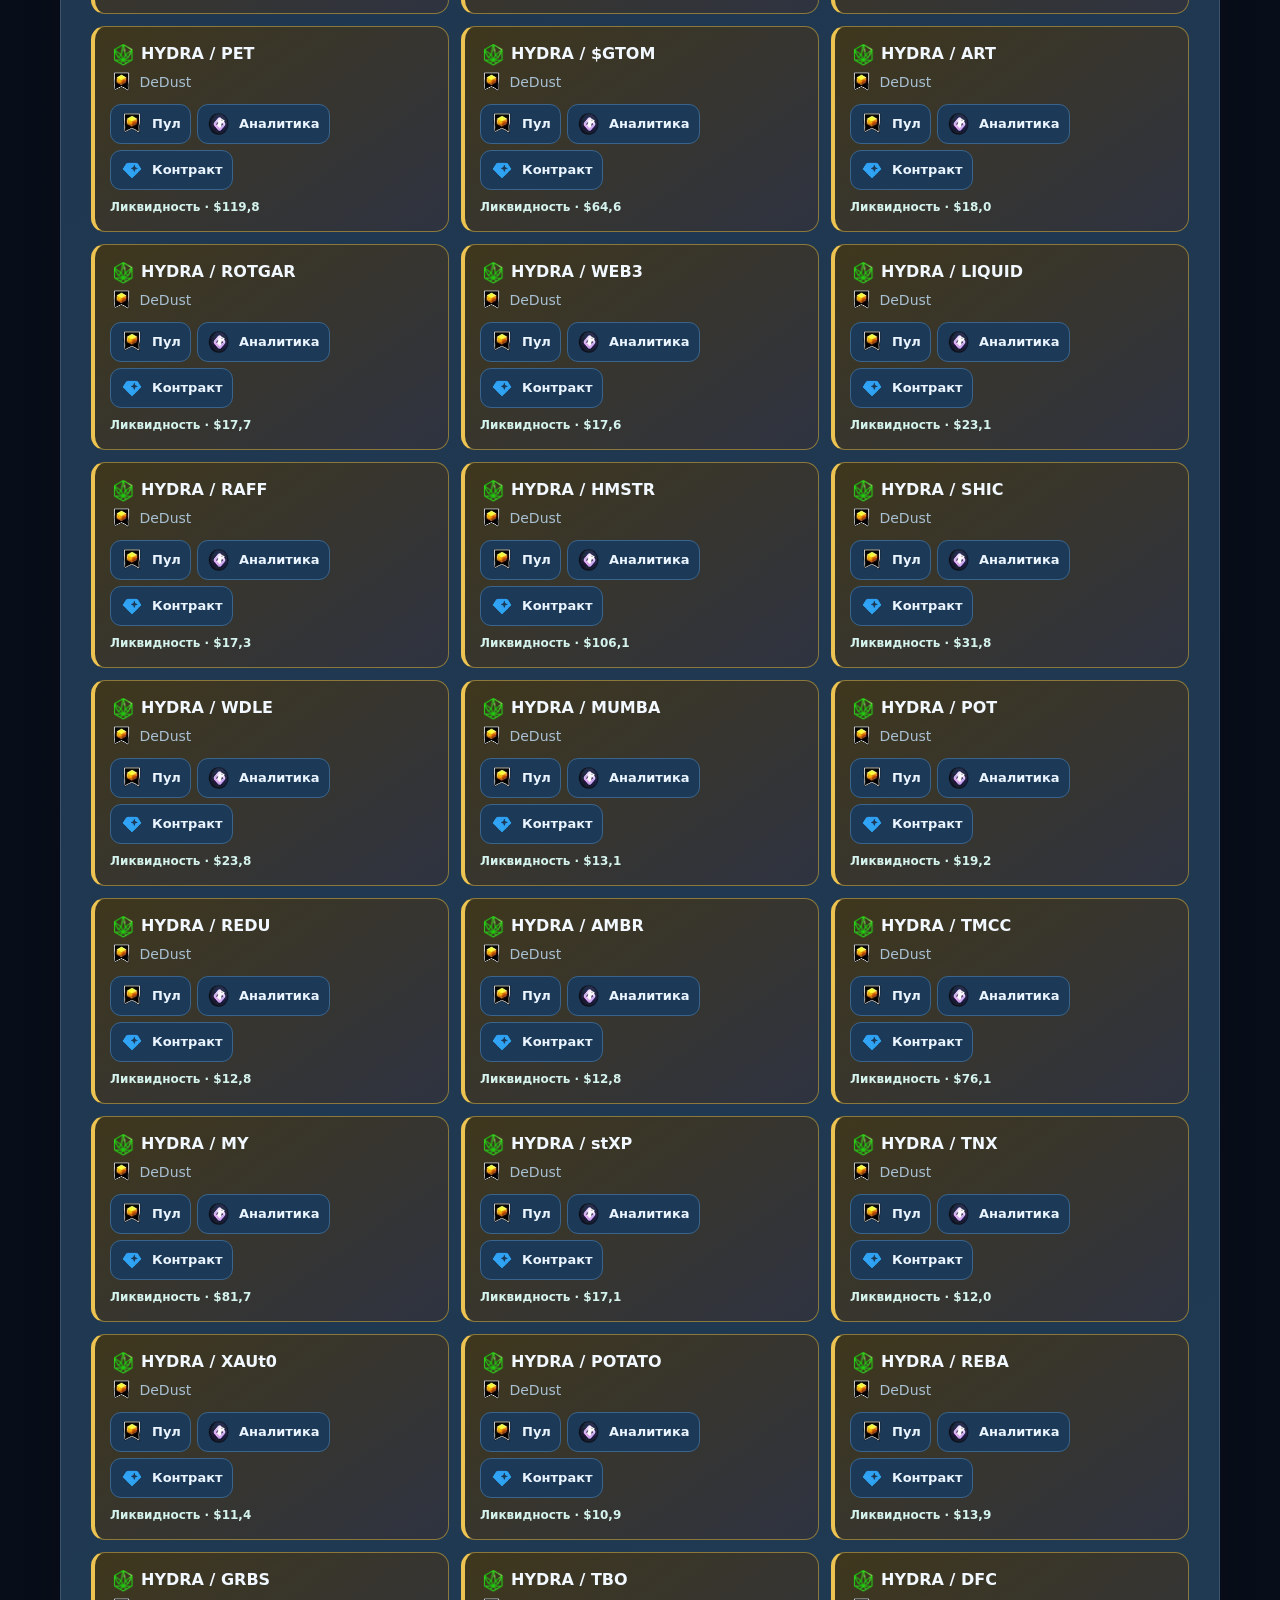
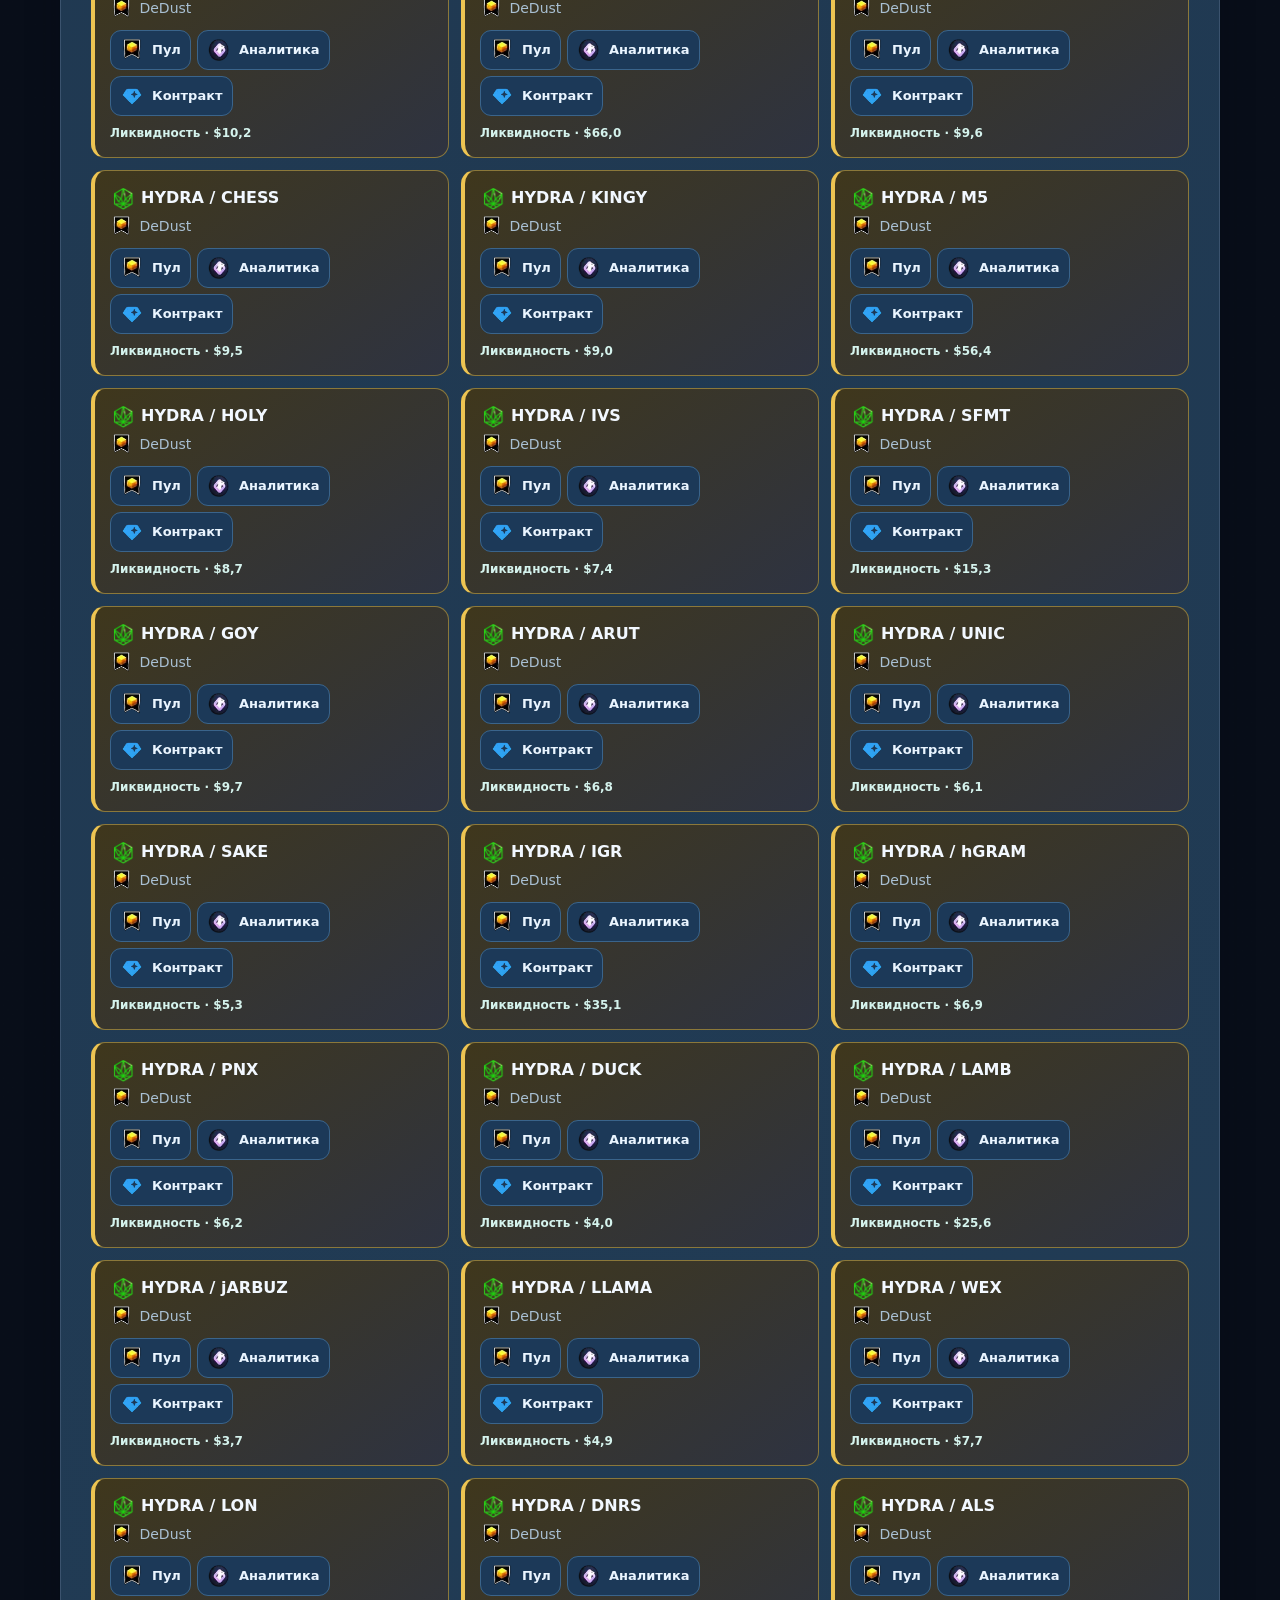
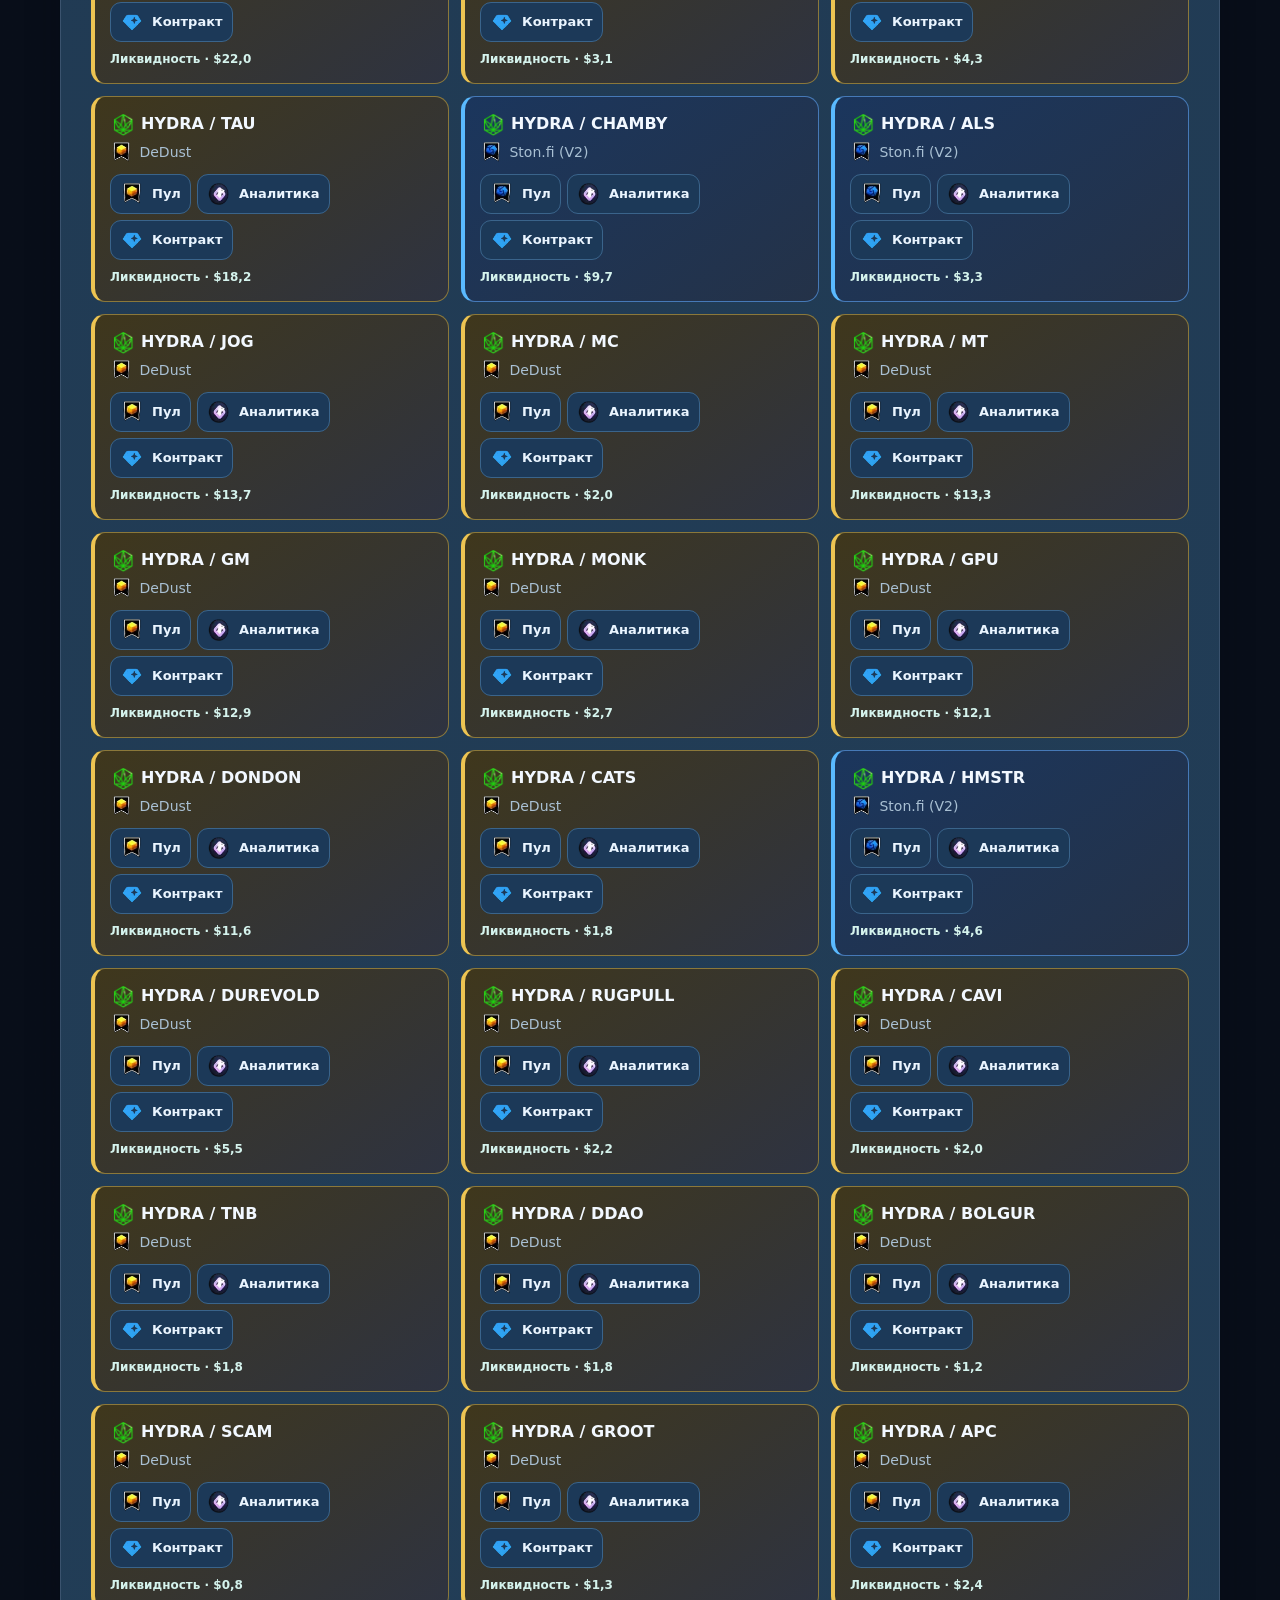
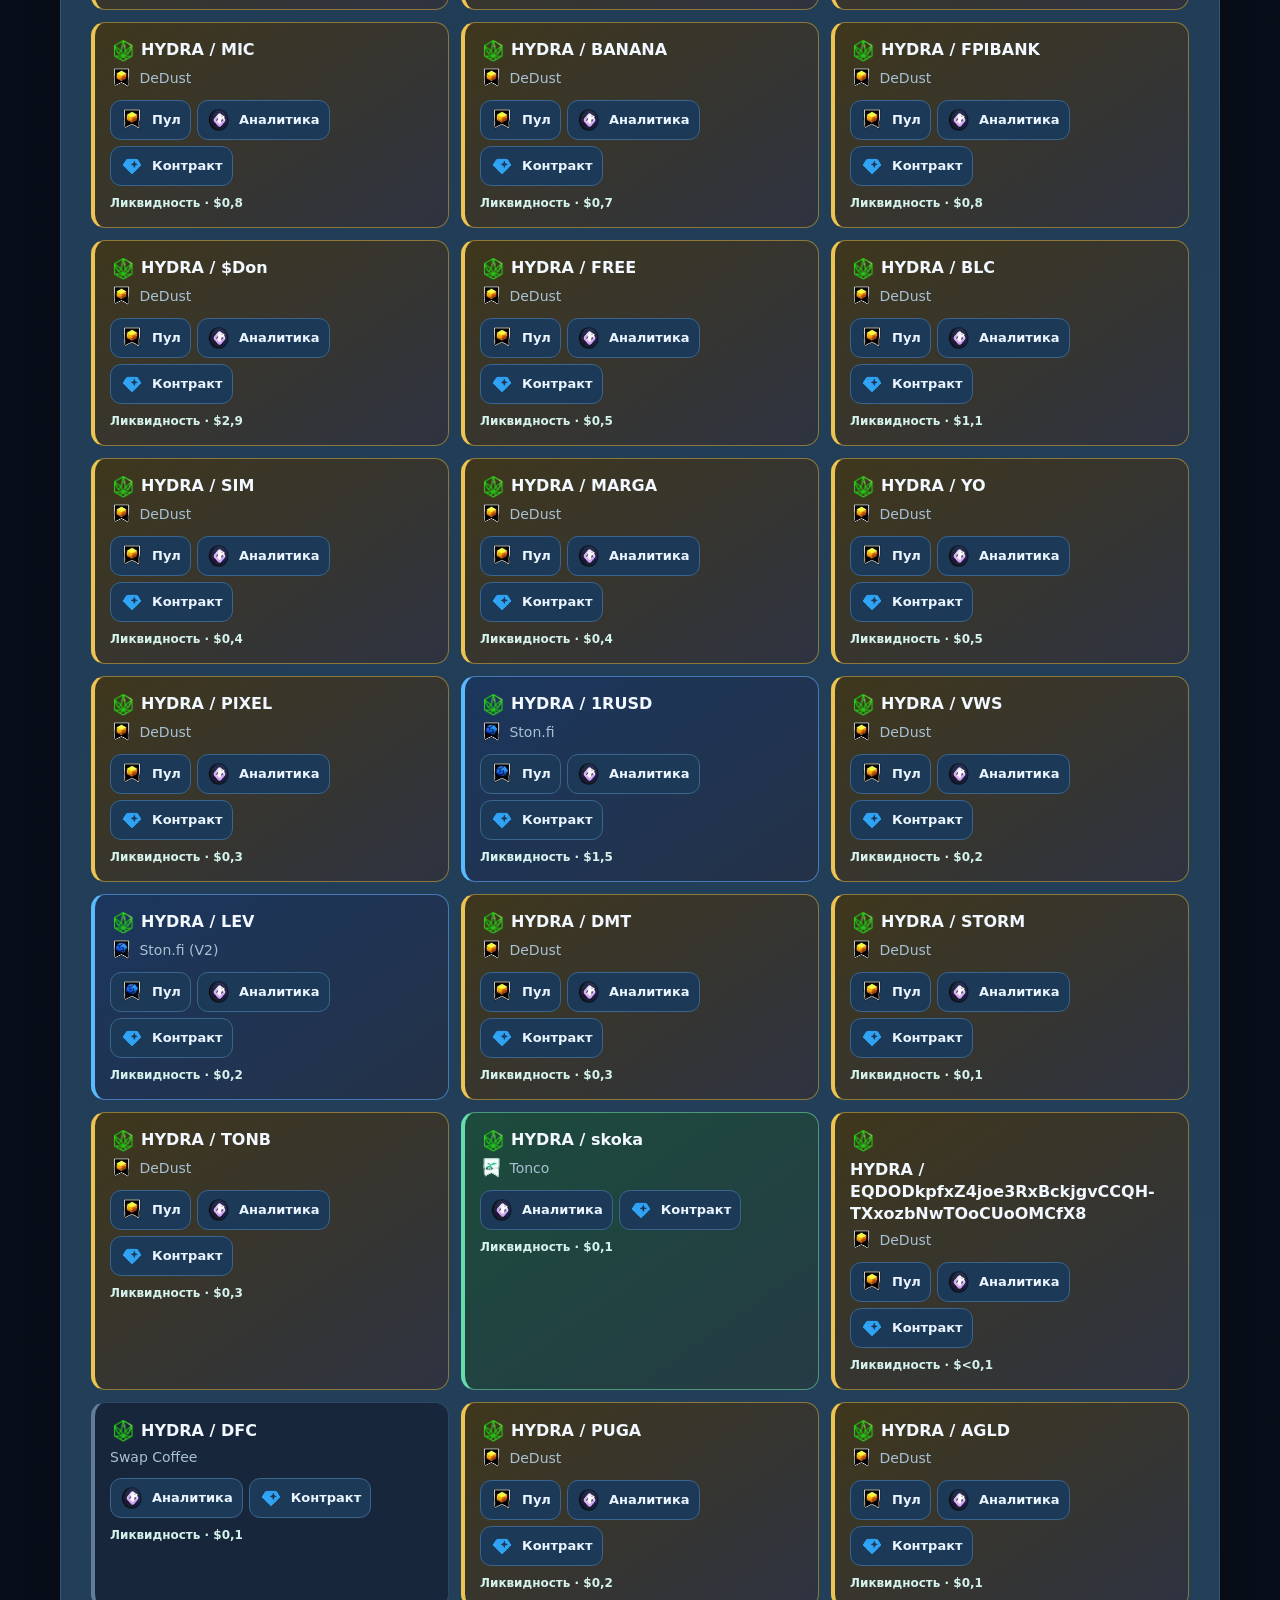
